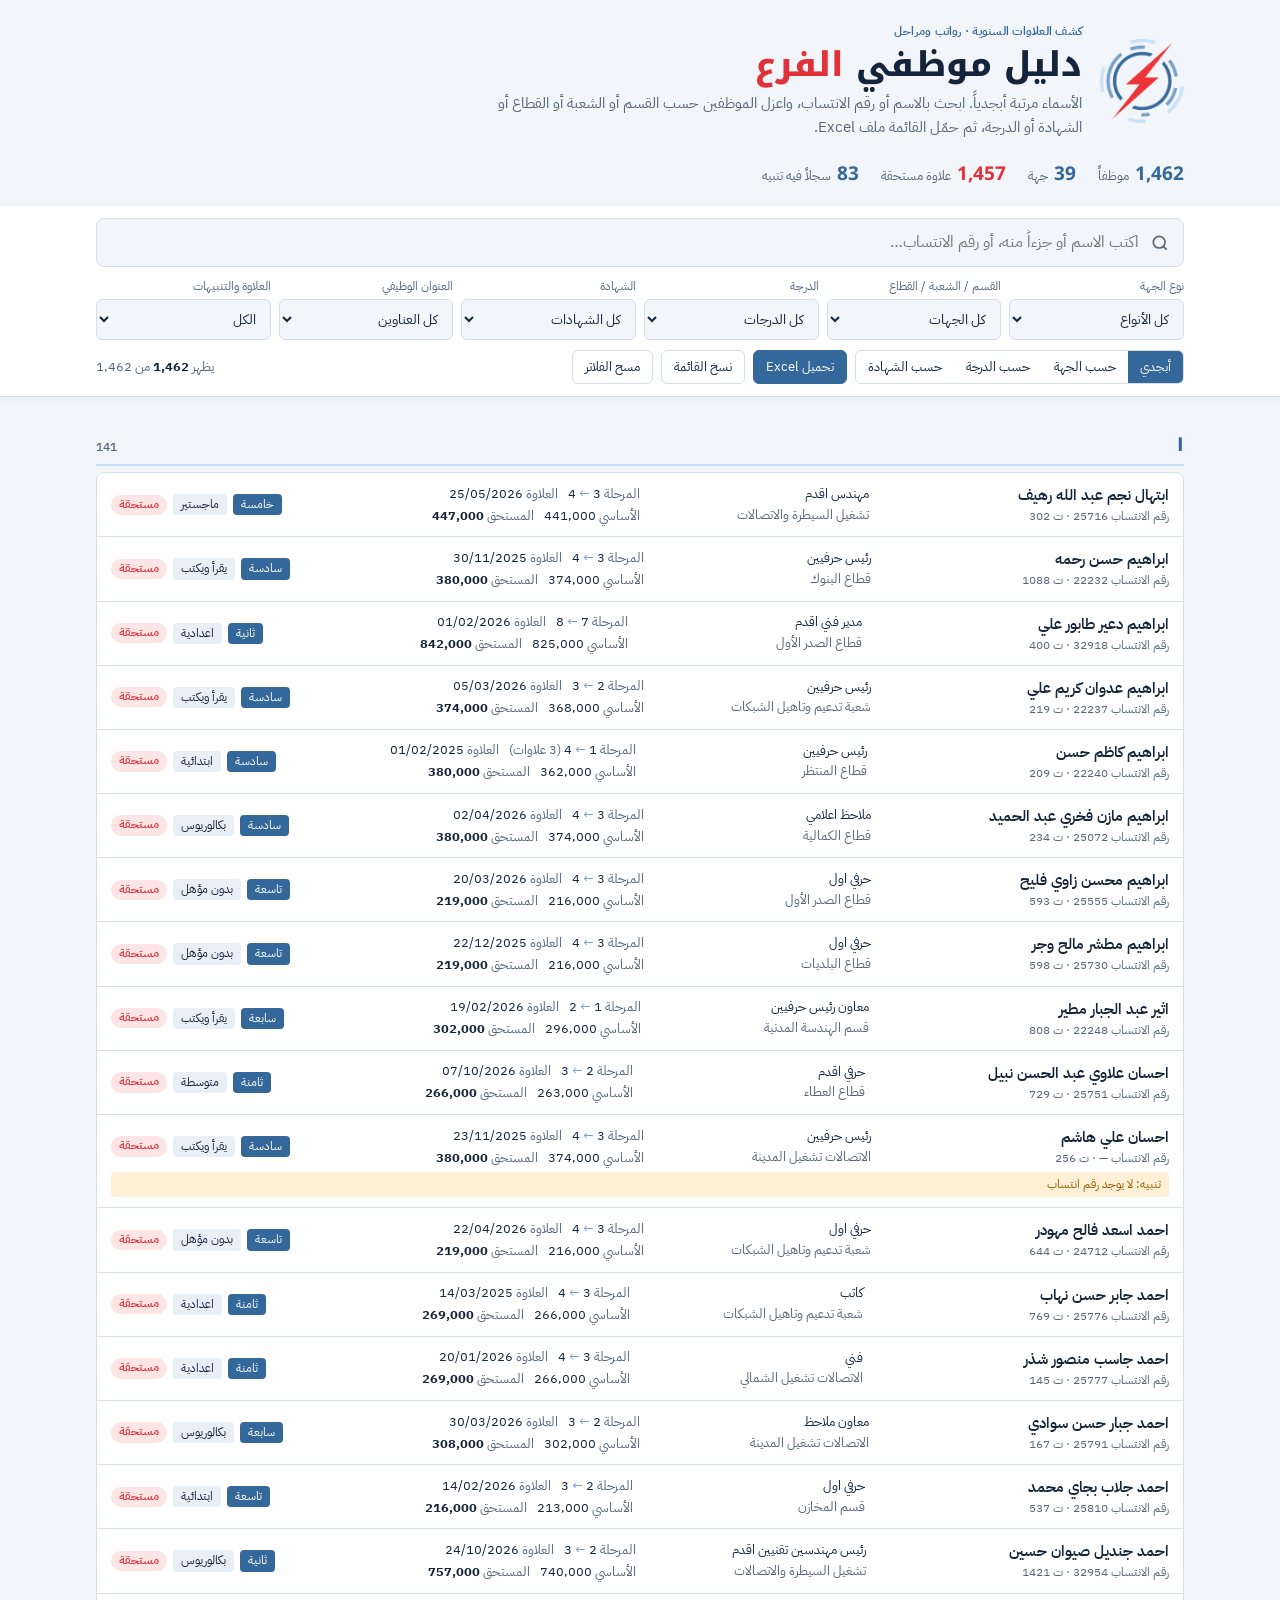
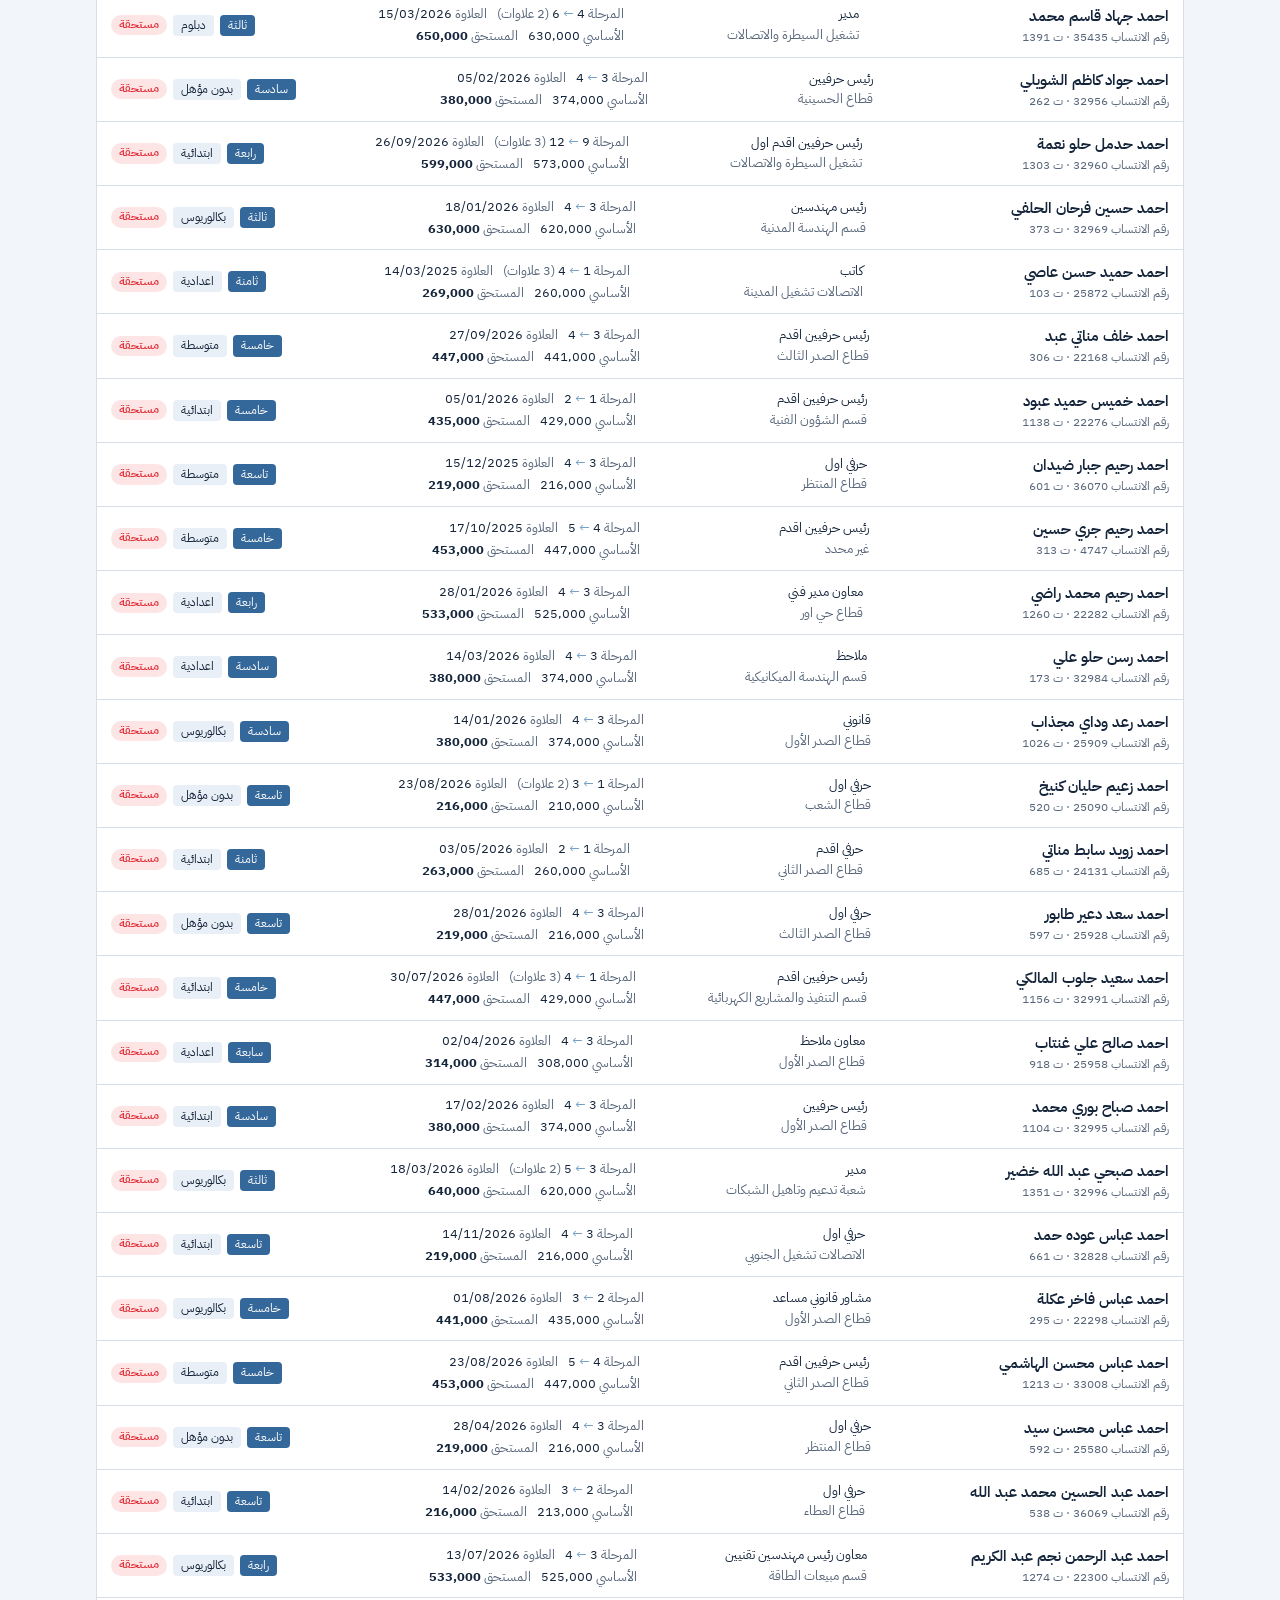
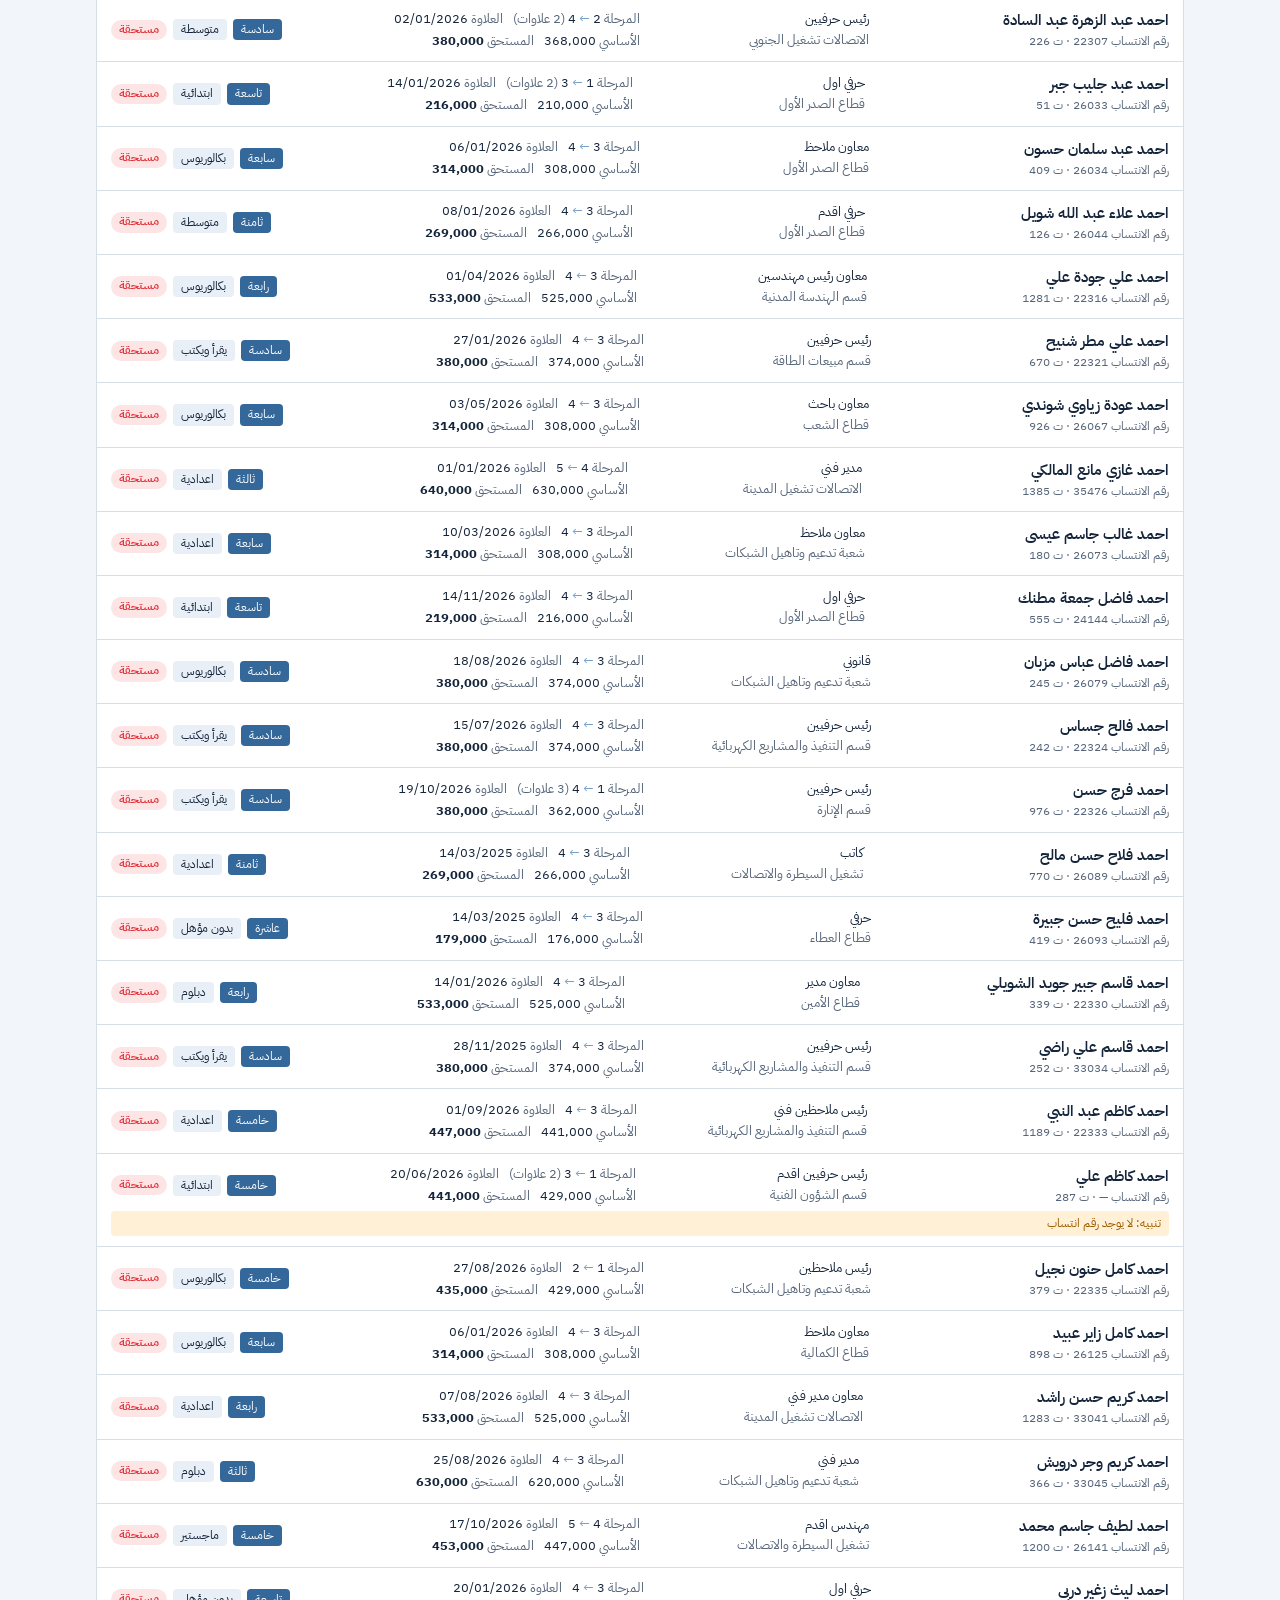
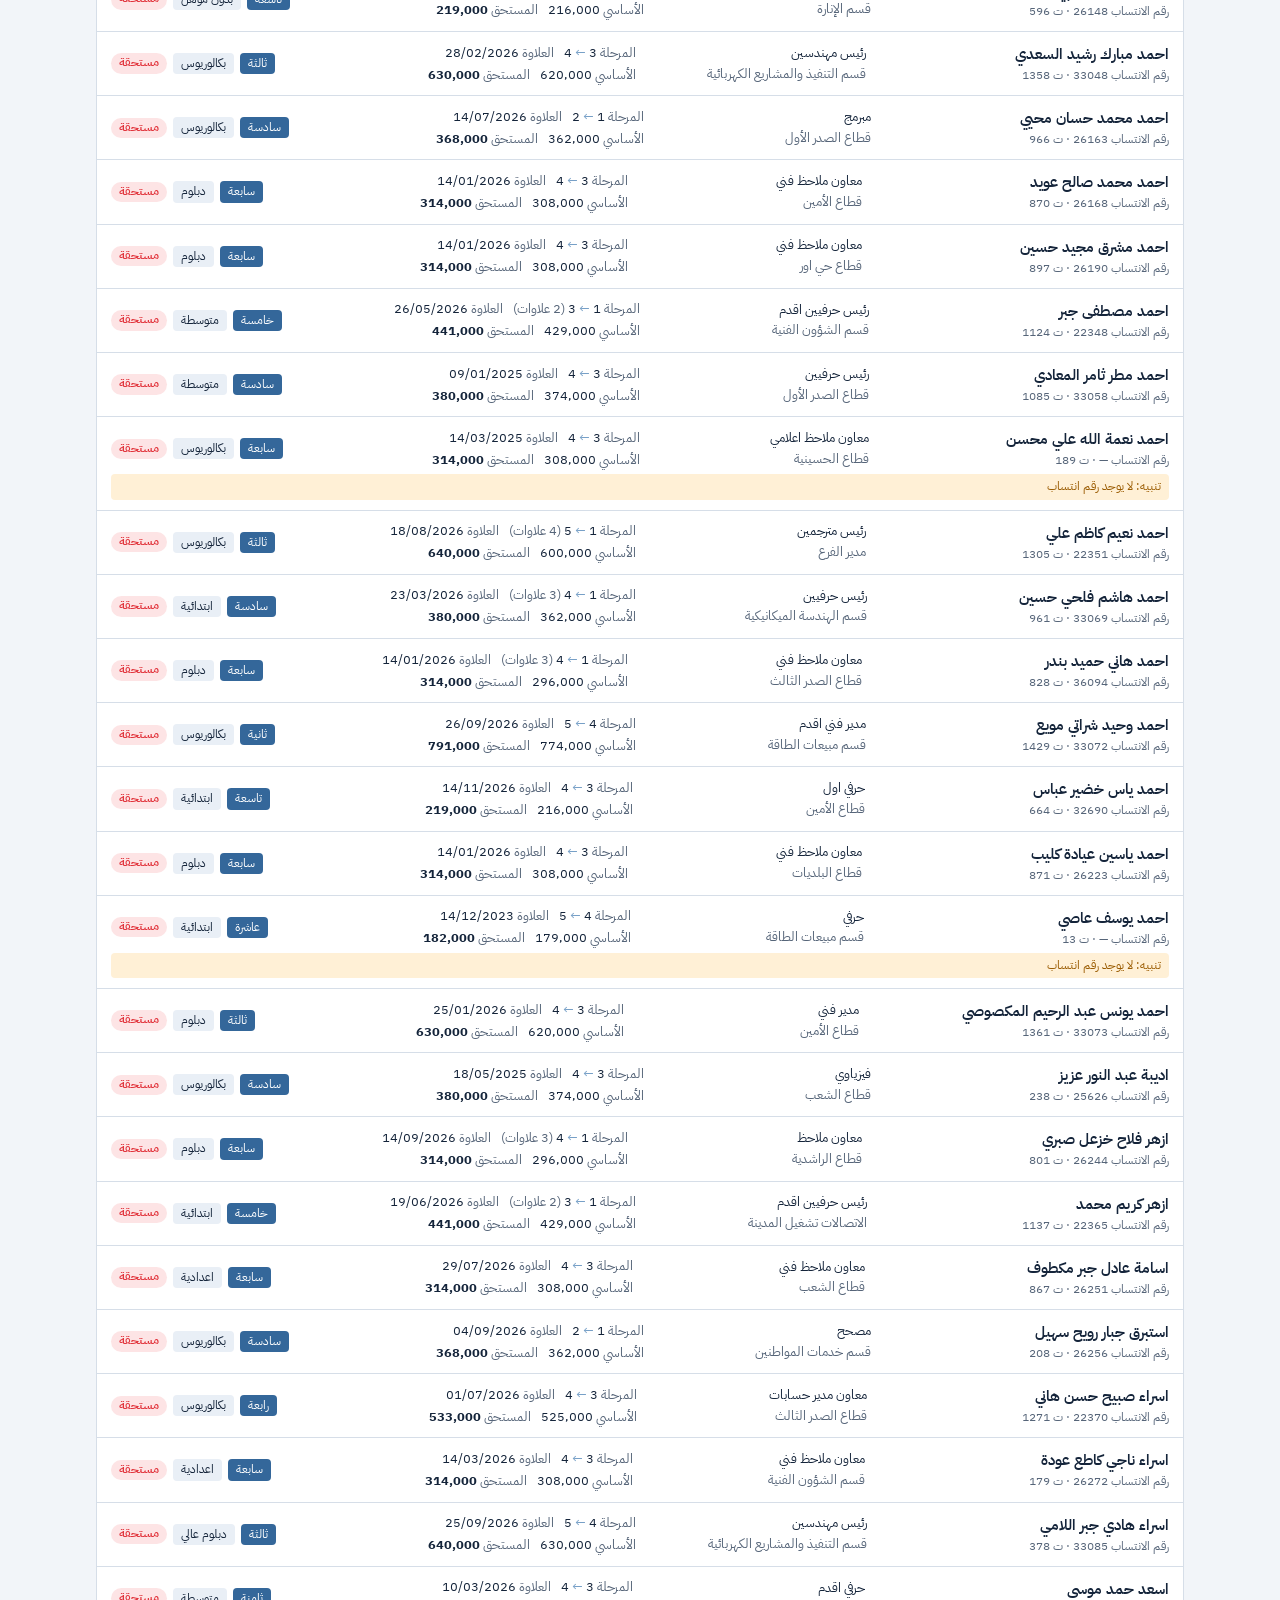
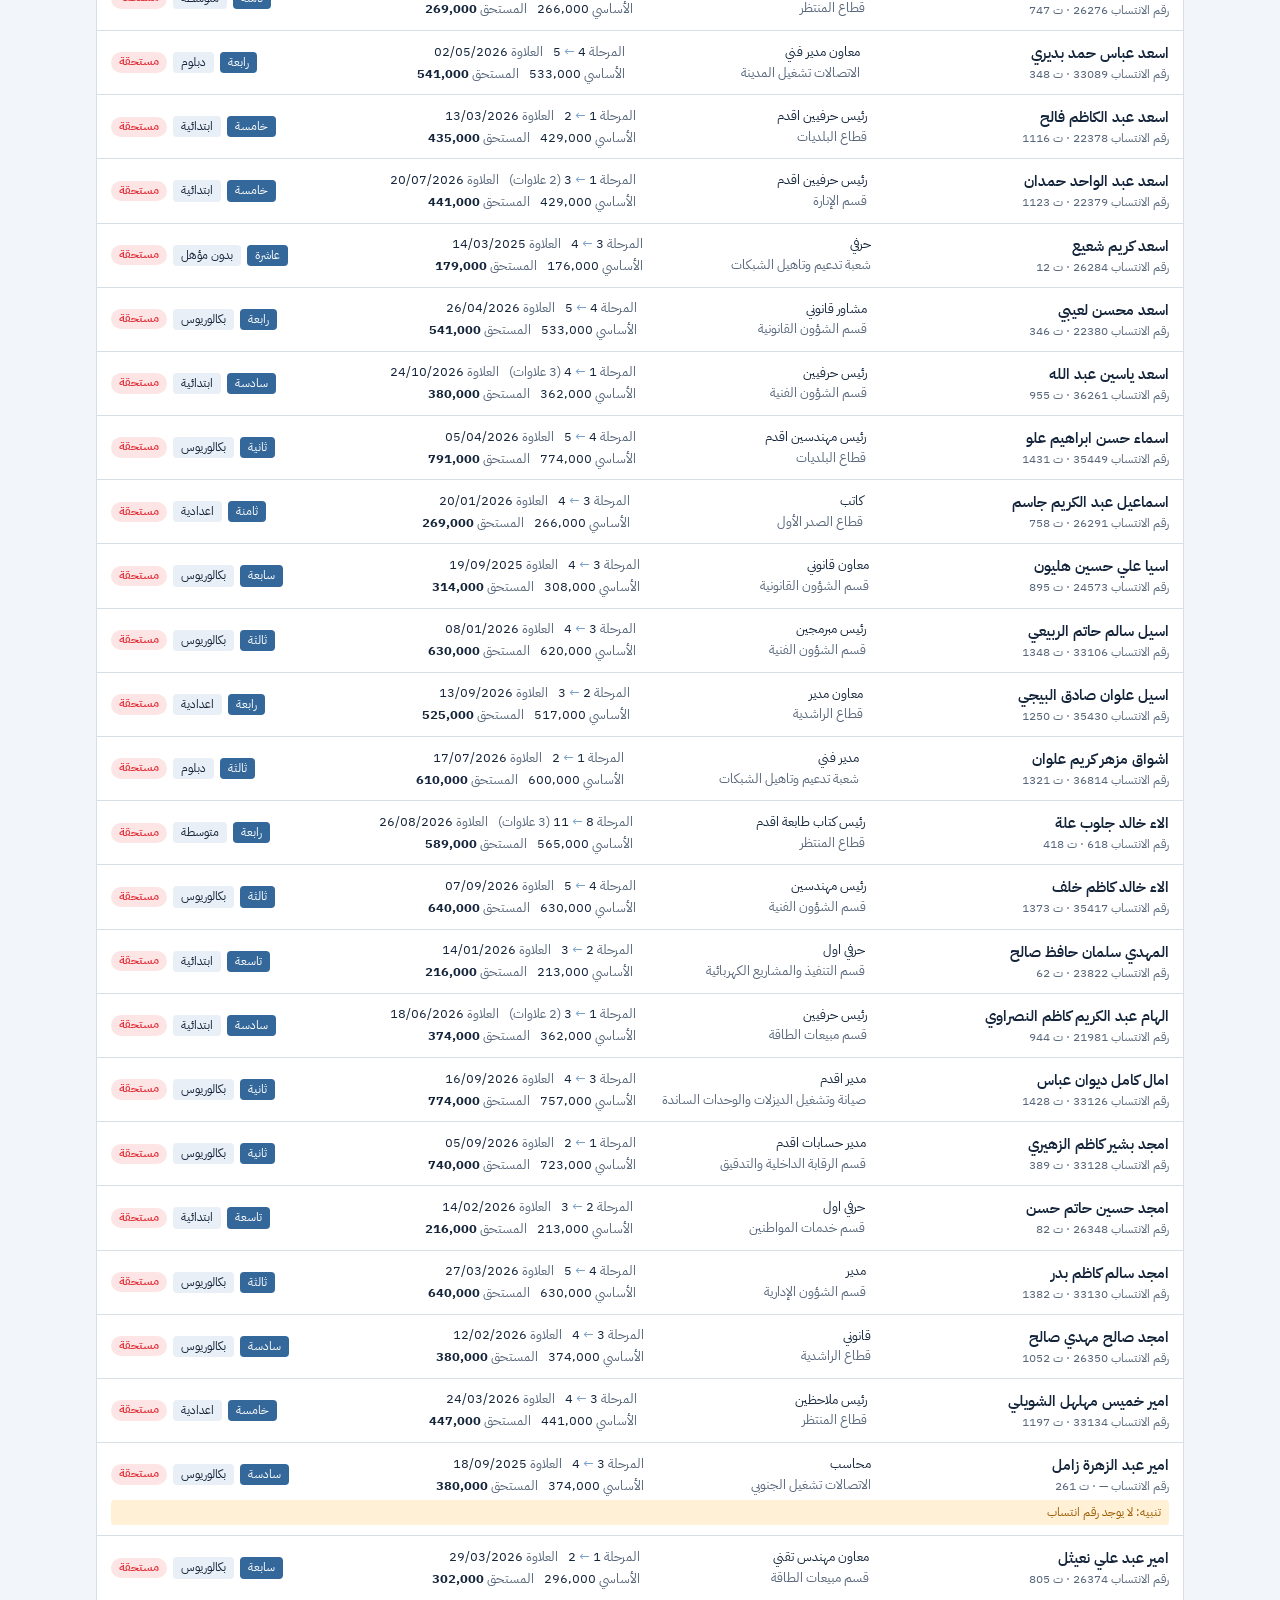
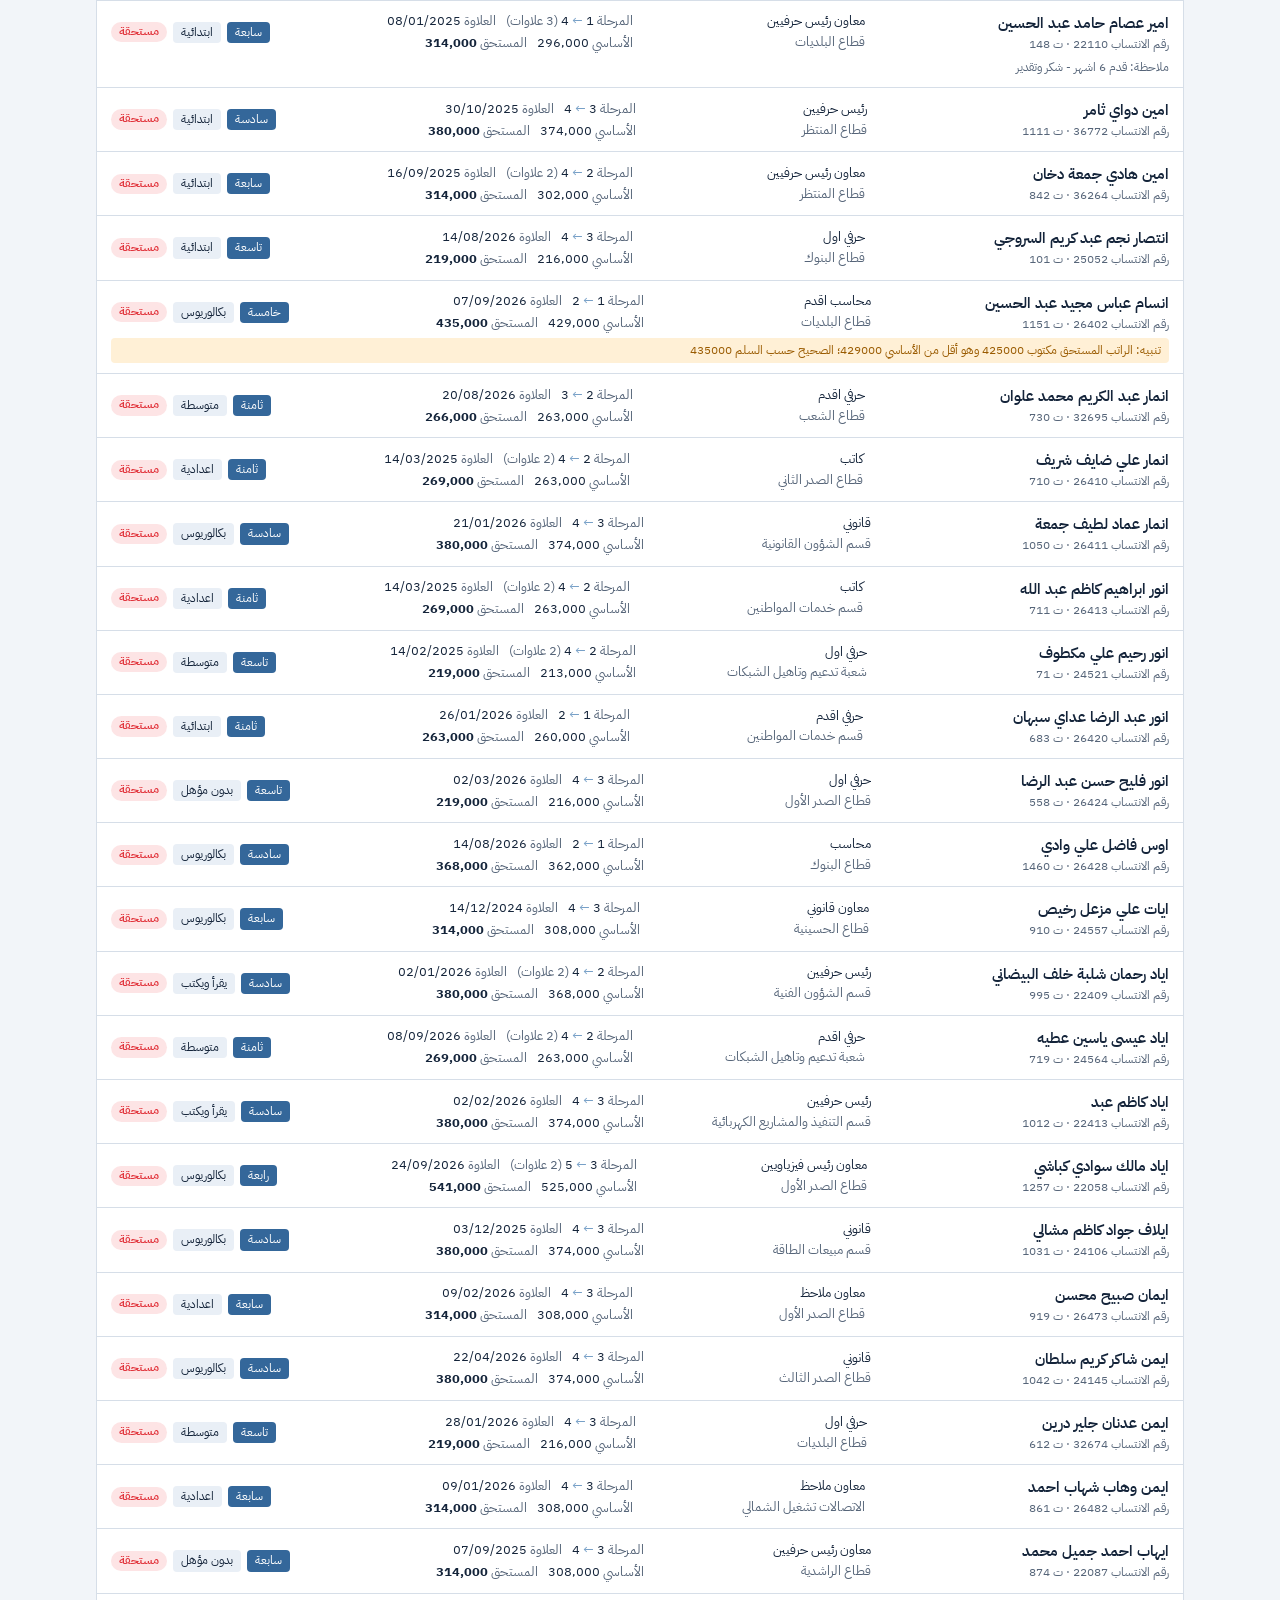
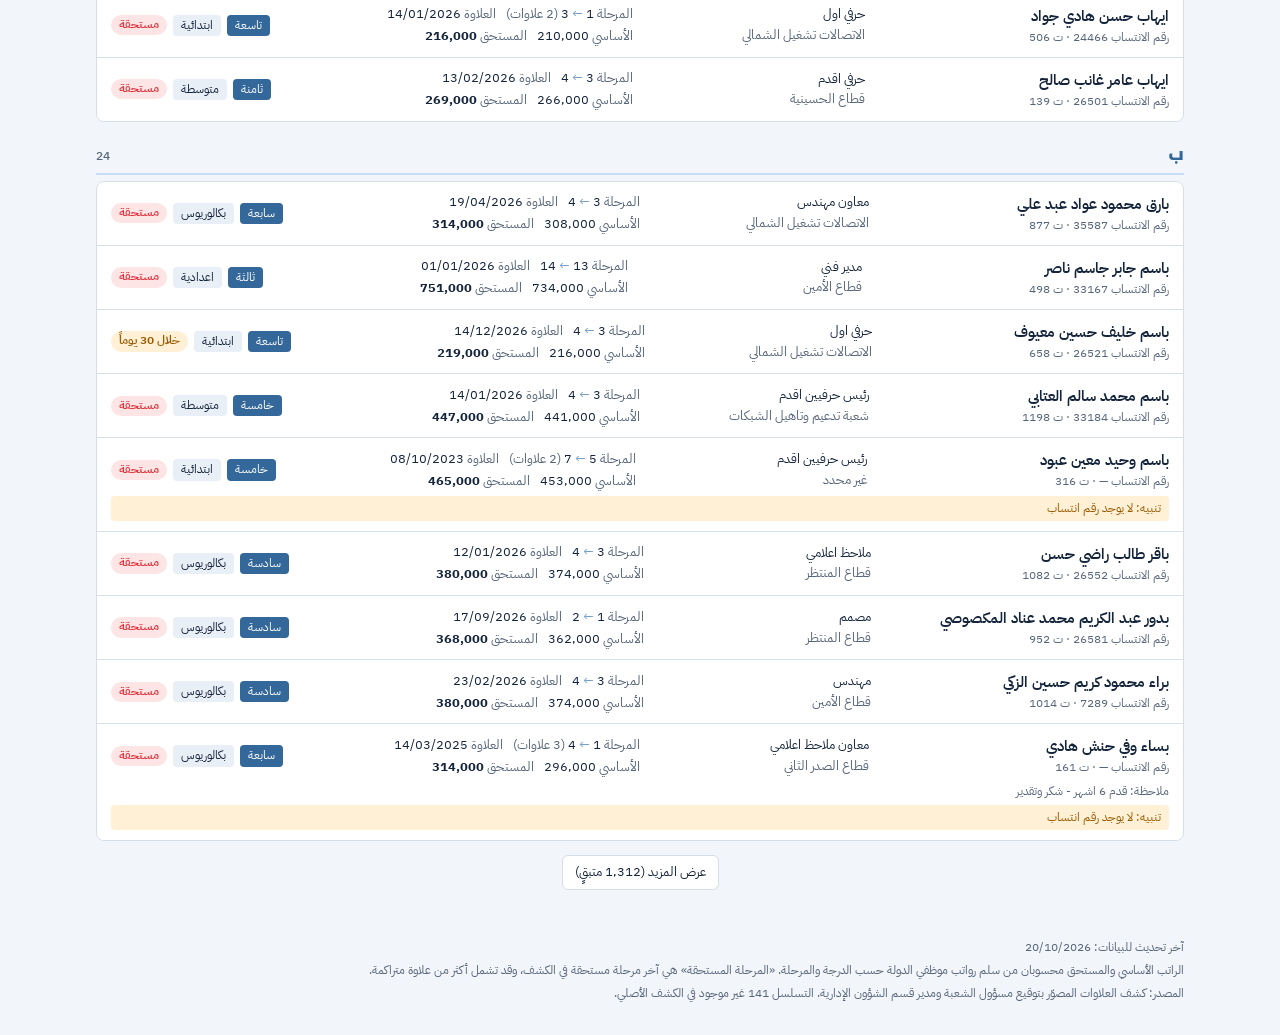
==== employees/index.html @ 680cbfd8 "Add salaries, allowance stages, logo, section Excel export and in-page editing Salaries are computed" ====
<!DOCTYPE html>
<html lang="ar" dir="rtl">
<head>
<meta charset="utf-8">
<meta name="viewport" content="width=device-width, initial-scale=1, viewport-fit=cover">
<style>:root{color-scheme:light;padding:env(safe-area-inset-top,0px) 0 env(safe-area-inset-bottom,0px)}body{margin:0;font:14px/1.5 system-ui,sans-serif}img{max-width:100%}[hidden]{display:none!important}</style>
</head>
<body>
<title>دليل موظفي الفرع</title>
<meta name="claude:viewport-fit-sides" content="cover">
<link rel="stylesheet" href="https://fonts.googleapis.com/css2?family=IBM+Plex+Sans+Arabic:wght@400;500;600;700&family=Noto+Kufi+Arabic:wght@600;800&display=swap">
<style id="app-css">/* Layout: logo masthead, sticky filter bar, one column of employee cards (alphabetical or grouped) */
:root{
  --bg:#f2f5f9; --surface:#ffffff; --ink:#14243a; --muted:#566579; --line:#d6dee8;
  --navy:#34679a; --navy-ink:#ffffff; --sky:#c6ddf5; --steel:#77a0c7; --bolt:#e1323a; --bolt-soft:#fde4e5;
  --ok:#1d7a4a; --ok-soft:#dff3e8; --warn:#9a5b00; --warn-soft:#fff0d6; --hit:#ffe9a8; --chip:#e9eff6;
  --f-display:"Noto Kufi Arabic","IBM Plex Sans Arabic",Tahoma,sans-serif;
  --f-body:"IBM Plex Sans Arabic","Segoe UI",Tahoma,Arial,sans-serif;
}
@media (prefers-color-scheme:dark){:root:not([data-theme="light"]){
  --bg:#0e1622; --surface:#152132; --ink:#e5edf6; --muted:#9db0c5; --line:#2a3a50;
  --navy:#8db8e3; --navy-ink:#0c1828; --sky:#284567; --steel:#5f88b0; --bolt:#ff5a60; --bolt-soft:#3d1c20;
  --ok:#6fd39c; --ok-soft:#173527; --warn:#f2b85a; --warn-soft:#3a2a10; --hit:#5b4a12; --chip:#1e2d42; color-scheme:dark}}
:root[data-theme="dark"]{
  --bg:#0e1622; --surface:#152132; --ink:#e5edf6; --muted:#9db0c5; --line:#2a3a50;
  --navy:#8db8e3; --navy-ink:#0c1828; --sky:#284567; --steel:#5f88b0; --bolt:#ff5a60; --bolt-soft:#3d1c20;
  --ok:#6fd39c; --ok-soft:#173527; --warn:#f2b85a; --warn-soft:#3a2a10; --hit:#5b4a12; --chip:#1e2d42; color-scheme:dark}
*{box-sizing:border-box}
body{background:var(--bg);color:var(--ink);font-family:var(--f-body);font-size:15px;line-height:1.6;direction:rtl}
body::before{content:"";position:fixed;inset:0 0 auto;height:env(safe-area-inset-top,0px);z-index:10;background:var(--surface)}
.wrap{max-width:1120px;margin:0 auto;padding-left:max(16px,env(safe-area-inset-left,0px));padding-right:max(16px,env(safe-area-inset-right,0px))}
.mast{padding-block:22px 6px;display:flex;gap:18px;align-items:center}
.mast img{width:84px;height:84px;flex:none}
.mast .txt{min-width:0}
.eyebrow{font-size:12px;font-weight:600;color:var(--navy);letter-spacing:.02em}
h1{font-family:var(--f-display);font-weight:800;font-size:clamp(24px,4.4vw,34px);margin:2px 0 4px;text-wrap:balance;line-height:1.3}
h1 .bolt{color:var(--bolt)}
.lede{color:var(--muted);margin:0;max-width:68ch}
.stats{display:flex;flex-wrap:wrap;gap:6px 22px;margin:14px 0 0;font-variant-numeric:tabular-nums}
.stat b{font-family:var(--f-display);font-size:19px;color:var(--navy);margin-left:6px}
.stat span{color:var(--muted);font-size:13px}
.stat.due b{color:var(--bolt)}

.bar{position:sticky;top:env(safe-area-inset-top,0px);z-index:5;background:var(--surface);border-bottom:1px solid var(--line);box-shadow:0 2px 10px rgba(20,36,58,.05);margin-top:16px}
.bar .wrap{padding-block:12px;display:grid;gap:10px}
.search{position:relative}
.search input{width:100%;font:inherit;font-size:16px;padding:11px 44px 11px 14px;border:1.5px solid var(--line);border-radius:8px;background:var(--bg);color:var(--ink)}
.search input:focus{outline:none;border-color:var(--navy)}
.search svg{position:absolute;right:14px;top:50%;transform:translateY(-50%);width:20px;height:20px;fill:none;stroke:var(--muted);stroke-width:2}
.filters{display:grid;grid-template-columns:repeat(auto-fit,minmax(150px,1fr));gap:8px}
.filters label{display:grid;gap:2px;font-size:12px;color:var(--muted);min-width:0}
select,.fld input,.fld select{font:inherit;font-size:14px;padding:8px 10px;border:1px solid var(--line);border-radius:6px;background:var(--bg);color:var(--ink);width:100%;min-width:0}
select:focus-visible,button:focus-visible,input:focus-visible,summary:focus-visible{outline:2px solid var(--navy);outline-offset:2px}
.row2{display:flex;flex-wrap:wrap;align-items:center;gap:8px;justify-content:space-between}
.seg{display:inline-flex;border:1px solid var(--line);border-radius:6px;overflow:hidden;flex-wrap:wrap}
.seg button{font:inherit;font-size:13px;border:0;background:transparent;color:var(--ink);padding:6px 12px;cursor:pointer}
.seg button[aria-pressed="true"]{background:var(--navy);color:var(--navy-ink)}
.count{font-size:13px;color:var(--muted);font-variant-numeric:tabular-nums}
.count b{color:var(--ink)}
.btn{font:inherit;font-size:13px;border:1px solid var(--line);background:var(--surface);color:var(--ink);padding:6px 12px;border-radius:6px;cursor:pointer;display:inline-flex;gap:6px;align-items:center}
.btn:hover{border-color:var(--navy)}
.btn.primary{background:var(--navy);border-color:var(--navy);color:var(--navy-ink)}
.btn.danger{color:var(--bolt);border-color:var(--bolt)}
.btn[disabled]{opacity:.5;cursor:default}
.actions{display:flex;gap:8px;flex-wrap:wrap;align-items:center}
.msg{font-size:13px;color:var(--muted)}

.editbar{background:var(--bolt-soft);border:1px solid var(--bolt);border-radius:8px;padding:10px 12px;display:flex;flex-wrap:wrap;gap:8px;align-items:center;justify-content:space-between;margin-top:14px}
.editbar p{margin:0;font-size:13px}

main{padding-block:16px 48px}
.letter{font-family:var(--f-display);font-weight:800;color:var(--navy);font-size:18px;margin:18px 0 6px;padding-bottom:4px;border-bottom:2px solid var(--sky);display:flex;justify-content:space-between;align-items:baseline}
.letter small{font-family:var(--f-body);font-weight:500;color:var(--muted);font-size:12px}
details.grp{background:var(--surface);border:1px solid var(--line);border-radius:8px;margin-bottom:10px;overflow:hidden}
details.grp>summary{cursor:pointer;list-style:none;padding:12px 14px;display:flex;gap:10px;align-items:center;justify-content:space-between;font-weight:600}
details.grp>summary::-webkit-details-marker{display:none}
details.grp>summary .n{background:var(--navy);color:var(--navy-ink);font-variant-numeric:tabular-nums;font-size:12px;padding:1px 9px;border-radius:999px}
details.grp>summary .kind{font-size:11px;color:var(--muted);font-weight:500;border:1px solid var(--line);padding:0 6px;border-radius:3px;margin-inline-start:6px}
details.grp>summary::before{content:"‹";color:var(--muted);transition:transform .15s;display:inline-block}
details.grp[open]>summary::before{transform:rotate(-90deg)}
details.grp>summary .lbl{flex:1;min-width:0}
.grp-tools{display:flex;justify-content:flex-end;padding:8px 14px;border-top:1px solid var(--line);background:var(--bg)}
.flat{border:1px solid var(--line);border-radius:8px;overflow:hidden}
.emp{display:grid;grid-template-columns:minmax(0,2fr) minmax(0,1.5fr) minmax(0,2.4fr) auto;gap:4px 14px;align-items:center;padding:10px 14px;border-top:1px solid var(--line);background:var(--surface)}
.flat .emp:first-child,.list .emp:first-child{border-top:0}
.nm{font-weight:600;min-width:0}
.nm .id{display:block;font-weight:400;font-size:12px;color:var(--muted);font-variant-numeric:tabular-nums}
.org{font-size:13px;min-width:0}
.org .sec{color:var(--muted);display:block}
.pay{font-size:12.5px;font-variant-numeric:tabular-nums;min-width:0;display:grid;gap:2px}
.pay .ln{display:flex;flex-wrap:wrap;gap:2px 10px}
.pay .k{color:var(--muted)}
.pay .arrow{color:var(--steel)}
.tags{display:flex;gap:6px;flex-wrap:wrap;justify-content:flex-end;align-items:center}
.tag{font-size:12px;padding:1px 8px;border-radius:4px;background:var(--chip);white-space:nowrap}
.tag.g{background:var(--navy);color:var(--navy-ink)}
.pill{font-size:11.5px;padding:1px 8px;border-radius:999px;white-space:nowrap;font-weight:600}
.pill.due{background:var(--bolt-soft);color:var(--bolt)}
.pill.soon{background:var(--warn-soft);color:var(--warn)}
.pill.later{background:var(--ok-soft);color:var(--ok)}
.note{grid-column:1/-1;font-size:12px;color:var(--muted)}
.flag{grid-column:1/-1;font-size:12px;color:var(--warn);background:var(--warn-soft);border-radius:4px;padding:3px 8px}
.edit-btn{font-size:12px;padding:2px 10px}
mark{background:var(--hit);color:inherit;border-radius:2px}
.empty{text-align:center;color:var(--muted);padding:48px 16px;border:1px dashed var(--line);border-radius:8px}
.more{display:block;margin:14px auto 0}
footer{color:var(--muted);font-size:12px;padding-block:0 32px;display:grid;gap:4px}

.overlay{position:fixed;inset:0;background:rgba(10,20,35,.45);z-index:20;display:grid;place-items:center;padding:16px}
.dlg{background:var(--surface);color:var(--ink);border-radius:10px;width:min(640px,100%);max-height:92vh;overflow:auto;padding:18px;display:grid;gap:12px;border:1px solid var(--line)}
.dlg h2{font-family:var(--f-display);font-size:18px;margin:0}
.form{display:grid;grid-template-columns:repeat(auto-fit,minmax(180px,1fr));gap:10px}
.fld{display:grid;gap:3px;font-size:12px;color:var(--muted);min-width:0}
.fld.wide{grid-column:1/-1}
.calc{font-size:13px;background:var(--bg);border-radius:6px;padding:8px 10px;font-variant-numeric:tabular-nums}
.dlg .actions{justify-content:space-between}

@media (max-width:760px){
  .bar{position:static}
  .emp{grid-template-columns:minmax(0,1fr) auto}
  .org,.pay,.nm{grid-column:1/-1}
  .tags{grid-column:1/-1;justify-content:flex-start}
  .mast img{width:64px;height:64px}
}
@media (prefers-reduced-motion:reduce){*{transition:none!important}}
</style>
<div id="app"></div>
<script id="emp-data" type="application/json">{"meta":{"updated":"20/10/2026","source":"كشف العلاوات CamScanner"},"rows":[[1,"25417","حسين محمد راضي كعيد","الاتصالات تشغيل المدينة","حرفي","عاشرة",1,4,"بدون مؤهل","14/03/2025","",""],[2,"27711","حيدر كاظم عليوي حميد","قطاع الصدر الأول","حرفي","عاشرة",1,4,"بدون مؤهل","14/03/2025","",""],[3,"24312","علي محمد راضي جلاب","قسم الهندسة الميكانيكية","حرفي","عاشرة",1,4,"بدون مؤهل","14/03/2025","",""],[4,"31424","محمد مطر علوان جنير","قطاع الصدر الثالث","حرفي","عاشرة",2,4,"بدون مؤهل","14/03/2025","",""],[5,"32094","مهند علي حسين كاظم","قطاع الصدر الأول","حرفي","عاشرة",2,4,"بدون مؤهل","14/03/2025","",""],[6,"32798","صلاح عارف مهدي عزيز","قطاع الأمين","حرفي","عاشرة",2,4,"بدون مؤهل","14/03/2025","",""],[7,"28480","سعد حسين شلش","قسم التنفيذ والمشاريع الكهربائية","حرفي","عاشرة",3,4,"بدون مؤهل","14/03/2025","",""],[8,"25557","حسين حسن عاشور","قسم التنفيذ والمشاريع الكهربائية","حرفي","عاشرة",3,4,"بدون مؤهل","14/03/2025","",""],[9,"","حسين محسن كاظم جاسم","قسم الهندسة الميكانيكية","حرفي","عاشرة",3,4,"بدون مؤهل","14/03/2025","",""],[10,"","حيدر سعد شامخ عبود","شعبة تدعيم وتاهيل الشبكات","حرفي","عاشرة",3,4,"بدون مؤهل","14/03/2025","",""],[11,"","حيدر غازي فيصل مشحوت","قطاع بوب الشام","حرفي","عاشرة",3,4,"بدون مؤهل","14/03/2025","",""],[12,"26284","اسعد كريم شعيع","شعبة تدعيم وتاهيل الشبكات","حرفي","عاشرة",3,4,"بدون مؤهل","14/03/2025","",""],[13,"","احمد يوسف عاصي","قسم مبيعات الطاقة","حرفي","عاشرة",4,5,"ابتدائية","14/12/2023","",""],[14,"","خضر محمد يصغ","قطاع المنتظر","حرفي","عاشرة",4,5,"ابتدائية","14/12/2023","",""],[15,"","محمد طه محسن اسماعيل","قطاع الصدر الأول","حرفي","عاشرة",4,5,"ابتدائية","14/12/2023","",""],[16,"","علي الكرار محمد هاشم عيال","قطاع الحسينية","حرفي","عاشرة",4,5,"ابتدائية","14/12/2023","",""],[17,"22505","حسين علي حسين محمود","قطاع البنوك","رئيس حرفيين اقدم","خامسة",1,5,"متوسطة","19/06/2026","",""],[18,"35352","ياسر مصطفى جاسم حديد","الاتصالات تشغيل الجنوبي","مدير فني","ثالثة",3,4,"اعدادية","24/10/2026","",""],[19,"32784","هشام باسم هاشم جبينه","قسم التنفيذ والمشاريع الكهربائية","حرفي اول","تاسعة",1,3,"ابتدائية","14/01/2026","",""],[20,"30554","كرار حسن هادي عبد الحسن","قسم التنفيذ والمشاريع الكهربائية","حرفي اول","تاسعة",1,3,"ابتدائية","14/01/2026","",""],[21,"25451","حسين علي زهر عبد","قسم التنفيذ والمشاريع الكهربائية","حرفي اول","تاسعة",1,3,"ابتدائية","14/01/2026","",""],[22,"27025","حسين جمعة عنيد","قسم التنفيذ والمشاريع الكهربائية","حرفي اول","تاسعة",1,3,"ابتدائية","14/01/2026","",""],[23,"28797","صلاح عبد الهادي صالح","قطاع المنتظر","حرفي اول","تاسعة",1,3,"ابتدائية","14/01/2026","",""],[24,"29061","عباس نعيم ساجت فضيل","قطاع المنتظر","حرفي اول","تاسعة",1,3,"ابتدائية","14/01/2026","",""],[25,"31874","مصطفى محمد حسن مزعل الزيرجاوي","قسم الشؤون الإدارية","ملاحظ","سادسة",3,4,"بكالوريوس","09/10/2026","",""],[26,"28409","سجاد محمد كاظم كريم","قطاع الصدر الثاني","حرفي اول","تاسعة",1,3,"ابتدائية","14/01/2026","",""],[27,"32862","ضرغام اياد عيسى ياسين","قسم التنفيذ والمشاريع الكهربائية","حرفي اول","تاسعة",1,3,"ابتدائية","14/01/2026","",""],[28,"29303","علاء كاظم جباري موسى","قسم التنفيذ والمشاريع الكهربائية","حرفي اول","تاسعة",1,3,"ابتدائية","14/01/2026","",""],[29,"29831","علي عبد الحميد كاظم","قسم التنفيذ والمشاريع الكهربائية","حرفي اول","تاسعة",1,3,"ابتدائية","14/01/2026","",""],[30,"23773","سجاد عطية مدلول حمود","تشغيل السيطرة والاتصالات","حرفي اول","تاسعة",1,3,"ابتدائية","14/01/2026","",""],[31,"30437","قاسم خالد سلمان فرحان","قسم التنفيذ والمشاريع الكهربائية","حرفي اول","تاسعة",1,3,"ابتدائية","14/01/2026","",""],[32,"23797","مسلم عبد الحسن سلامة عيسى","شعبة تدعيم وتاهيل الشبكات","حرفي اول","تاسعة",1,3,"ابتدائية","14/01/2026","",""],[33,"28345","سجاد عبد الحسين مطير خنياب","الاتصالات تشغيل الشمالي","حرفي اول","تاسعة",1,3,"ابتدائية","14/01/2026","",""],[34,"36675","يحيى عبد الحسين خلف لامي","قطاع الصدر الثالث","حرفي اول","تاسعة",1,3,"ابتدائية","14/01/2026","",""],[35,"27860","ذوالفقار حسن حبيتر حميدي","قسم الهندسة الميكانيكية","حرفي اول","تاسعة",1,3,"ابتدائية","14/01/2026","",""],[36,"31517","مرتضى رحمن حسين مطير","قسم المخازن","حرفي اول","تاسعة",1,3,"ابتدائية","14/01/2026","",""],[37,"31920","معتز نادم نوري رشيد","قطاع المنتظر","حرفي اول","تاسعة",1,3,"ابتدائية","14/01/2026","",""],[38,"29132","عبد الله غزوان عباس هلال","قطاع البنوك","حرفي اول","تاسعة",1,3,"ابتدائية","14/01/2026","",""],[39,"32734","صباح ساهي ناصر هميم","قطاع المنتظر","حرفي اول","تاسعة",1,3,"ابتدائية","14/01/2026","",""],[40,"29120","عبد الله سعيد حمزه سفيح","قسم خدمات المواطنين","حرفي اول","تاسعة",1,4,"متوسطة","21/08/2026","",""],[41,"","عبد الله احمد عيسى عبد","قطاع الشعب","حرفي اول","تاسعة",1,4,"متوسطة","21/08/2026","",""],[42,"","سعد قاسم جواد محصر","قطاع الحسينية","حرفي اول","تاسعة",1,3,"ابتدائية","14/01/2026","",""],[43,"","نور الهدى مجيد حميد حبيب","قسم الشؤون الإدارية","حرفي اول","تاسعة",1,4,"ابتدائية","14/08/2026","",""],[44,"","يحيى عباس حسين لفته","الاتصالات تشغيل الجنوبي","حرفي اول","تاسعة",1,3,"ابتدائية","14/01/2026","",""],[45,"","ياسمين صلاح خليل","قطاع البنوك","حرفي اول","تاسعة",1,4,"ابتدائية","14/08/2026","",""],[46,"","محمد تقي عبد الامير صحن","قسم التنفيذ والمشاريع الكهربائية","حرفي اول","تاسعة",1,2,"ابتدائية","14/03/2025","",""],[47,"30171","عماد غازي عجيل مجمان","قطاع الصدر الأول","حرفي اول","تاسعة",1,3,"ابتدائية","14/01/2026","",""],[48,"29461","علي حسن علي لفتة","قطاع الصدر الأول","حرفي اول","تاسعة",1,3,"ابتدائية","14/01/2026","",""],[49,"24462","حيدر عبد الحسن حسين موات","قطاع الصدر الأول","حرفي اول","تاسعة",1,3,"ابتدائية","14/01/2026","",""],[50,"24156","سجاد جاسم محسن كشيش","قطاع الصدر الأول","حرفي اول","تاسعة",1,3,"ابتدائية","14/01/2026","",""],[51,"26033","احمد عبد جليب جبر","قطاع الصدر الأول","حرفي اول","تاسعة",1,3,"ابتدائية","14/01/2026","",""],[52,"30421","فيصل عماد علي حميد","قطاع البلديات","حرفي اول","تاسعة",1,3,"ابتدائية","14/01/2026","",""],[53,"31194","محمد عبد الحسين خلف لامي","قسم مبيعات الطاقة","حرفي اول","تاسعة",1,3,"ابتدائية","14/01/2026","",""],[54,"29433","علي جواد كاظم جعفر","قسم الهندسة الميكانيكية","حرفي اول","تاسعة",1,3,"ابتدائية","14/01/2026","",""],[55,"29297","علاء عزيز شمخي","الاتصالات تشغيل الشمالي","حرفي اول","تاسعة",1,3,"ابتدائية","14/01/2026","",""],[56,"25358","حمزه جبار عبد الله ياسين مسعود","قطاع البنوك","حرفي اول","تاسعة",1,3,"ابتدائية","14/01/2026","",""],[57,"29311","علاء محسن عويز","قطاع الأمين","حرفي اول","تاسعة",1,3,"ابتدائية","14/01/2026","",""],[58,"28645","شبير حامد حسن نجم","الاتصالات تشغيل الجنوبي","حرفي اول","تاسعة",1,3,"ابتدائية","14/01/2026","",""],[59,"27279","حسين فرحان جنبو رشيد","قطاع البلديات","حرفي اول","تاسعة",1,3,"ابتدائية","14/01/2026","",""],[60,"31916","مظهر وادي هبس صالح","قطاع البنوك","حرفي اول","تاسعة",1,3,"ابتدائية","14/01/2026","",""],[61,"28866","طالب قاسم مهدي طربال","قطاع الصدر الثالث","حرفي اول","تاسعة",1,3,"ابتدائية","14/01/2026","",""],[62,"23822","المهدي سلمان حافظ صالح","قسم التنفيذ والمشاريع الكهربائية","حرفي اول","تاسعة",2,3,"ابتدائية","14/01/2026","",""],[63,"28951","عباس خضير لعيبي فليح","قطاع الصدر الثالث","حرفي اول","تاسعة",2,3,"ابتدائية","14/01/2026","",""],[64,"32525","وليد حسون خلف هذال","قطاع الصدر الثالث","حرفي اول","تاسعة",2,3,"ابتدائية","14/01/2026","",""],[65,"29019","عباس فاضل رحيم خليفة","الاتصالات تشغيل الجنوبي","حرفي اول","تاسعة",2,3,"ابتدائية","14/01/2026","",""],[66,"24008","محمد صادق خالد حسين نعمة","قسم التنفيذ والمشاريع الكهربائية","حرفي اول","تاسعة",2,3,"ابتدائية","14/01/2026","",""],[67,"26609","بهاء سعد حسن مفتن","قسم التنفيذ والمشاريع الكهربائية","حرفي اول","تاسعة",2,3,"ابتدائية","14/01/2026","",""],[68,"24566","خالد موسى سيد جاري","قسم التنفيذ والمشاريع الكهربائية","حرفي اول","تاسعة",2,3,"ابتدائية","14/01/2026","",""],[69,"28352","سجاد عبد الكريم حسان نمر","قطاع البنوك","حرفي اول","تاسعة",2,4,"متوسطة","13/01/2026","",""],[70,"31836","مصطفى قاسم شندي وادي","الاتصالات تشغيل الجنوبي","حرفي اول","تاسعة",2,3,"بدون مؤهل","11/02/2026","",""],[71,"24521","انور رحيم علي مكطوف","شعبة تدعيم وتاهيل الشبكات","حرفي اول","تاسعة",2,4,"متوسطة","14/02/2025","",""],[72,"32212","ناصر محمد حسن","قسم التنفيذ والمشاريع الكهربائية","حرفي اول","تاسعة",2,4,"متوسطة","14/03/2025","",""],[73,"24532","محمد سعد خلف سلمان","قطاع الصدر الثالث","حرفي اول","تاسعة",2,3,"بدون مؤهل","29/09/2026","",""],[74,"","هديل علي حسين حسون حسيني","قطاع الأمين","حرفي اول","تاسعة",2,4,"ابتدائية","14/09/2026","",""],[75,"26777","حازم خزعل محسن منين","قطاع الأمين","حرفي اول","تاسعة",2,3,"ابتدائية","14/02/2026","",""],[76,"28382","سجاد كاظم محمد مهودر","قطاع الصدر الأول","حرفي اول","تاسعة",2,3,"ابتدائية","14/02/2026","",""],[77,"25230","كرار طه رشيد كريم","الاتصالات تشغيل الشمالي","حرفي اول","تاسعة",2,3,"ابتدائية","14/01/2026","",""],[78,"30664","كرار كامل عبد الزهرة عجيل","قطاع الصدر الأول","حرفي اول","تاسعة",2,3,"ابتدائية","14/02/2026","",""],[79,"32228","نبيل حنون داغر غضيب","قطاع الحسينية","حرفي اول","تاسعة",2,3,"ابتدائية","14/02/2026","",""],[80,"31338","محمد قاسم حسن فزع","قطاع الحسينية","حرفي اول","تاسعة",2,3,"ابتدائية","14/02/2026","",""],[81,"24945","وائل جاسم نصيف حنيش","شعبة تدعيم وتاهيل الشبكات","حرفي اول","تاسعة",2,3,"ابتدائية","14/02/2026","",""],[82,"26348","امجد حسين حاتم حسن","قسم خدمات المواطنين","حرفي اول","تاسعة",2,3,"ابتدائية","14/02/2026","",""],[83,"31067","محمد رحيم كباشي حبيب","قطاع الحسينية","حرفي اول","تاسعة",2,3,"ابتدائية","14/01/2026","",""],[84,"30104","علي نصيف جاسم نصيف","قطاع الكمالية","حرفي اول","تاسعة",2,3,"ابتدائية","14/01/2026","",""],[85,"26791","حامد وهاب عيسى ثنوان","قطاع البلديات","حرفي اول","تاسعة",2,3,"ابتدائية","14/01/2026","",""],[86,"27614","حيدر عباس فرحان","قسم التنفيذ والمشاريع الكهربائية","حرفي اول","تاسعة",3,4,"بدون مؤهل","20/01/2026","",""],[87,"25219","سلام جابر حواس مشكور","قسم التنفيذ والمشاريع الكهربائية","حرفي اول","تاسعة",3,4,"بدون مؤهل","06/01/2026","",""],[88,"29766","علي طه سيد علوان","قطاع البلديات","حرفي اول","تاسعة",3,4,"متوسطة","01/01/2026","",""],[89,"28577","سيف خالد عطا الله علي","قطاع الشعب","حرفي اول","تاسعة",3,4,"بدون مؤهل","25/02/2026","",""],[90,"28055","زامل كريم ضمد","قطاع المنتظر","حرفي اول","تاسعة",3,4,"بدون مؤهل","17/02/2026","",""],[91,"31383","محمد كريم حسن داود","الاتصالات تشغيل المدينة","حرفي اول","تاسعة",3,4,"ابتدائية","11/02/2026","",""],[92,"30869","محمد احمد نوري فنجان","شعبة تدعيم وتاهيل الشبكات","حرفي اول","تاسعة",3,4,"متوسطة","14/03/2025","",""],[93,"24988","علي حامد قاسم سيد","قسم خدمات المواطنين","حرفي اول","تاسعة",3,4,"متوسطة","14/03/2025","",""],[94,"30480","قيصر فليح حسن هاشم","قطاع الصدر الثالث","حرفي اول","تاسعة",3,4,"بدون مؤهل","08/06/2026","",""],[95,"24325","عباس كريم كعيد كصيب","قطاع حي اور","حرفي اول","تاسعة",3,4,"متوسطة","21/08/2026","",""],[96,"29040","عباس كريم قاسم عبيس","قطاع المنتظر","حرفي اول","تاسعة",1,3,"ابتدائية","14/01/2026","",""],[97,"24665","كاظم جاسب حاجم معيجل","قسم التنفيذ والمشاريع الكهربائية","حرفي اول","تاسعة",3,4,"بدون مؤهل","03/12/2025","",""],[98,"29880","علي طيوي عبد الله عبود","شعبة تدعيم وتاهيل الشبكات","حرفي اول","تاسعة",3,4,"متوسطة","01/12/2025","",""],[99,"","سجاد علي جبار ناجي","قسم الإنارة","حرفي اول","تاسعة",3,4,"متوسطة","14/02/2025","",""],[100,"","علي حمدان شونة عراج","قسم التنفيذ والمشاريع الكهربائية","حرفي اول","تاسعة",3,4,"متوسطة","14/03/2025","",""],[101,"25052","انتصار نجم عبد كريم السروجي","قطاع البنوك","حرفي اول","تاسعة",3,4,"ابتدائية","14/08/2026","",""],[102,"27361","حسين محمد ماضي محمد","قطاع الأمين","كاتب","ثامنة",1,2,"اعدادية","31/09/2026","","تاريخ العلاوة في الكشف 31/09/2026، وشهر أيلول 30 يوماً فقط"],[103,"25872","احمد حميد حسن عاصي","الاتصالات تشغيل المدينة","كاتب","ثامنة",1,4,"اعدادية","14/03/2025","",""],[104,"30417","فياض محمد حسن سلطان","قسم مبيعات الطاقة","فني","ثامنة",1,2,"اعدادية","30/08/2026","",""],[105,"28666","شهد حامد زكي شوكت","قطاع البنوك","كاتب","ثامنة",1,2,"اعدادية","18/03/2026","",""],[106,"24905","نور جمعة عباس رشك","صيانة وتشغيل الديزلات والوحدات الساندة","كاتب","ثامنة",1,3,"اعدادية","17/01/2026","",""],[107,"37126","نور الدين وسام عباس فلحي","قطاع الصدر الثالث","كاتب","ثامنة",1,3,"اعدادية","26/02/2026","",""],[108,"26707","جعفر احمد كامل جابر","قطاع العطاء","كاتب","ثامنة",1,2,"اعدادية","25/05/2026","",""],[109,"27649","حيدر علي حسين سعد","قسم الشؤون الفنية","حرفي اقدم","ثامنة",1,2,"ابتدائية","22/07/2026","",""],[110,"","صلاح حسن غياض حمدان","قطاع الصدر الأول","كاتب","ثامنة",1,4,"اعدادية","14/03/2025","",""],[111,"","علي جبار جهلول دعيم","قطاع الصدر الأول","كاتب","ثامنة",1,4,"اعدادية","24/06/2026","قدم لمدة 6 اشهر - شكر وتقدير عدد 2",""],[112,"","كرار حيدر هاشم عيسى","قسم الشؤون الإدارية","كاتب","ثامنة",1,4,"اعدادية","14/03/2025","",""],[113,"30232","عمر ماجد كاظم محمد","قسم الهندسة الميكانيكية","كاتب","ثامنة",1,3,"اعدادية","31/01/2026","",""],[114,"26781","حازم محمد لطيف ارزاله","قطاع الكمالية","حرفي اقدم","ثامنة",2,3,"ابتدائية","01/10/2026","",""],[115,"30391","فقار محمد خليفة فزع","قطاع المنتظر","فني","ثامنة",2,4,"اعدادية","14/03/2025","",""],[116,"30511","كاظم كريم حسن فرهود","قطاع الصدر الأول","حرفي اقدم","ثامنة",2,3,"متوسطة","11/02/2026","",""],[117,"26697","جاسم والي حسن عاتي","قسم خدمات المواطنين","فني","ثامنة",2,4,"اعدادية","14/03/2025","",""],[118,"27607","حيدر عامر حسين حسن","شعبة تدعيم وتاهيل الشبكات","حرفي اقدم","ثامنة",2,3,"متوسطة","08/07/2026","",""],[119,"","علي فريح حسن خريبط","الاتصالات تشغيل الشمالي","كاتب","ثامنة",2,4,"اعدادية","14/03/2025","",""],[120,"","منير جاسب عيدان عليوي","قطاع البلديات","كاتب","ثامنة",2,4,"اعدادية","14/03/2025","",""],[121,"","وليد عباس بشت طلال","قطاع الأمين","كاتب","ثامنة",2,4,"اعدادية","14/03/2025","",""],[122,"","منتظر عبود سعيد مصاول","قطاع الكمالية","كاتب","ثامنة",2,4,"اعدادية","14/03/2025","",""],[123,"29909","علي فاضل محمد علي الساعدي","قسم الهندسة الميكانيكية","كاتب","ثامنة",2,4,"اعدادية","19/02/2026","شكر وتقدير عدد 2",""],[124,"32643","يونس عباس عنيد نصيري","قسم التنفيذ والمشاريع الكهربائية","حرفي اقدم","ثامنة",3,4,"متوسطة","10/01/2026","",""],[125,"29689","علي سمير مطشر هادي","قطاع البلديات","حرفي اقدم","ثامنة",3,4,"متوسطة","19/01/2026","",""],[126,"26044","احمد علاء عبد الله شويل","قطاع الصدر الأول","حرفي اقدم","ثامنة",3,4,"متوسطة","08/01/2026","",""],[127,"24740","كرار كريم رشم درجال","قسم التنفيذ والمشاريع الكهربائية","حرفي اقدم","ثامنة",3,4,"متوسطة","26/02/2026","",""],[128,"24041","حسين علي والي خليفة","قسم المخازن","كاتب","ثامنة",3,4,"اعدادية","01/02/2026","",""],[129,"24317","مصطفى كريم عبد الامير محمود","قطاع الأمين","حرفي اقدم","ثامنة",3,4,"متوسطة","19/02/2026","",""],[130,"32551","ياسر خالد عبد الحسين شويل","قسم الشؤون الفنية","حرفي اقدم","ثامنة",3,4,"متوسطة","10/02/2026","",""],[131,"32226","نبيل جبار سلمان فرحان","قطاع المنتظر","حرفي اقدم","ثامنة",3,4,"متوسطة","07/02/2026","",""],[132,"29223","عقيل راضي عبد الحسن سلامة","قطاع المنتظر","حرفي اقدم","ثامنة",3,4,"متوسطة","15/03/2026","",""],[133,"26792","حامد يونس عيسى هاشم","قسم خدمات المواطنين","كاتب","ثامنة",3,4,"اعدادية","14/03/2025","",""],[134,"24364","مهدي صلاح عربي عبد","الاتصالات تشغيل الشمالي","حرفي اقدم","ثامنة",3,4,"متوسطة","06/04/2026","",""],[135,"29165","عبير عبد الرزاق علي حمدي","قسم مبيعات الطاقة","حرفي اقدم","ثامنة",3,4,"متوسطة","19/06/2026","",""],[136,"","هالة محمود قاسم الغراوي","قطاع الأمين","حرفي اقدم","ثامنة",3,4,"يقرأ ويكتب","27/03/2025","",""],[137,"","وسام عصام ابراهيم","قطاع الأمين","كاتب","ثامنة",3,4,"اعدادية","14/03/2025","",""],[138,"","علي جواد دويج فارس","شعبة تدعيم وتاهيل الشبكات","كاتب","ثامنة",3,4,"اعدادية","14/03/2025","",""],[139,"26501","ايهاب عامر غانب صالح","قطاع الحسينية","حرفي اقدم","ثامنة",3,4,"متوسطة","13/02/2026","",""],[140,"27403","حسيني حميد علي سمير","قطاع الصدر الثاني","كاتب","ثامنة",3,4,"اعدادية","01/01/2026","",""],[142,"29482","علي حسين خالد لفتة","قطاع الحسينية","فني","ثامنة",3,4,"اعدادية","01/01/2026","",""],[143,"29887","علي عودة خلف","قطاع الصدر الثاني","كاتب","ثامنة",3,4,"اعدادية","01/01/2026","",""],[144,"24976","مهيمن فياض سالم حنون","قطاع الأمين","كاتب","ثامنة",3,4,"اعدادية","01/01/2026","",""],[145,"25777","احمد جاسب منصور شذر","الاتصالات تشغيل الشمالي","فني","ثامنة",3,4,"اعدادية","20/01/2026","",""],[146,"31452","محمد هادي عبد عطية خمام","قطاع المنتظر","حرفي اقدم","ثامنة",3,4,"متوسطة","30/06/2026","",""],[147,"22503","حسين عبيد كاظم","قسم خدمات المواطنين","معاون رئيس حرفيين","سابعة",1,4,"يقرأ ويكتب","10/07/2022","",""],[148,"22110","امير عصام حامد عبد الحسين","قطاع البلديات","معاون رئيس حرفيين","سابعة",1,4,"ابتدائية","08/01/2025","قدم 6 اشهر - شكر وتقدير",""],[149,"27400","حسين ياسر غالي شنيت","قطاع الصدر الأول","معاون ملاحظ","سابعة",1,2,"اعدادية","14/01/2026","",""],[150,"30158","عماد جبار شلبود محسن الربيعاوي","قطاع الشعب","معاون مهندس تقني","سابعة",1,2,"بكالوريوس","30/09/2026","",""],[151,"29851","علي عبد الكريم خالد عبود","الاتصالات تشغيل المدينة","معاون محاسب","سابعة",1,2,"بكالوريوس","11/10/2026","",""],[152,"26926","حسن فرحان خداداد كريم","قطاع البنوك","معاون ملاحظ اعلامي","سابعة",1,4,"بكالوريوس","14/03/2025","قدم 6 اشهر - شكر وتقدير",""],[153,"29535","علي حمودي عثلة جعفر","قسم خدمات المواطنين","معاون قانوني","سابعة",1,2,"بكالوريوس","04/03/2026","",""],[154,"27850","دعاء كريم كاظم غلام","قسم مبيعات الطاقة","معاون ملاحظ فني","سابعة",1,4,"دبلوم","14/01/2026","قدم 6 اشهر - شكر وتقدير",""],[155,"30867","محمد احمد محسن رحمة","قطاع الصدر الأول","معاون ملاحظ","سابعة",1,2,"بكالوريوس","18/04/2026","",""],[156,"31634","مريم هيثم كريم كاظم","قسم التنفيذ والمشاريع الكهربائية","معاون مهندس تقني","سابعة",1,2,"بكالوريوس","29/05/2026","",""],[157,"30042","علي محمد ضاري مجيد","قسم السلامة والفحص الهندسي","معاون مهندس تقني","سابعة",1,2,"بكالوريوس","26/05/2026","",""],[158,"29150","عبد الله مشتاق منصور علوان","قسم خدمات المواطنين","معاون قانوني","سابعة",1,2,"بكالوريوس","26/05/2026","",""],[159,"28305","سجاد سامي حنين حنتوش","قطاع حي اور","معاون قانوني","سابعة",1,2,"بكالوريوس","18/06/2026","",""],[160,"27370","حسين مصطفى حسين","قطاع الصدر الثالث","معاون مهندس تقني","سابعة",1,2,"بكالوريوس","05/08/2026","",""],[161,"","بساء وفي حنش هادي","قطاع الصدر الثاني","معاون ملاحظ اعلامي","سابعة",1,4,"بكالوريوس","14/03/2025","قدم 6 اشهر - شكر وتقدير",""],[162,"","سلام علي سعيد محمداوي","قسم التنفيذ والمشاريع الكهربائية","معاون رئيس حرفيين","سابعة",1,4,"يقرأ ويكتب","30/10/2022","",""],[163,"","مصطفى محمد مولى حطاب","قطاع الصدر الثاني","معاون ملاحظ فني","سابعة",1,4,"دبلوم","14/01/2026","قدم 6 اشهر - شكر وتقدير",""],[164,"","محمد حسن كامل زامل","قطاع الصدر الأول","معاون ملاحظ","سابعة",1,3,"بكالوريوس","22/02/2026","شكر وتقدير",""],[165,"","مرتضى هاشم حمود جابر","قسم الشؤون الفنية","معاون رئيس حرفيين","سابعة",1,4,"بدون مؤهل","09/08/2025","قدم 6 اشهر - شكر وتقدير",""],[166,"25075","مرتضى محمد محسن حسن","قطاع المنتظر","معاون ملاحظ","سابعة",2,3,"اعدادية","17/01/2026","",""],[167,"25791","احمد جبار حسن سوادي","الاتصالات تشغيل المدينة","معاون ملاحظ","سابعة",2,3,"بكالوريوس","30/03/2026","",""],[168,"27699","حيدر قيس خلف نوار العتابي","قطاع الصدر الثالث","معاون ملاحظ","سابعة",2,3,"اعدادية","02/03/2026","",""],[169,"26617","بيداء عبد الله عباده مجيسر العلياوي","قسم المعلوماتية","معاون ملاحظ","سابعة",2,3,"بكالوريوس","02/10/2026","",""],[170,"29572","علي خلف نعمة لفتة","قسم خدمات المواطنين","معاون قانوني","سابعة",2,4,"بكالوريوس","14/03/2025","",""],[171,"30192","عمار سعدون سكوندي داود الكناني","قطاع البنوك","معاون ملاحظ","سابعة",2,3,"دبلوم","06/01/2026","",""],[172,"29365","علي باقر احمد عبد الله","الاتصالات تشغيل الشمالي","معاون محاسب","سابعة",2,3,"بكالوريوس","09/04/2026","",""],[173,"32984","احمد رسن حلو علي","قسم الهندسة الميكانيكية","ملاحظ","سادسة",3,4,"اعدادية","14/03/2026","",""],[174,"","كرار كامل عبد محسن","قطاع البلديات","معاون ملاحظ","سابعة",2,4,"بكالوريوس","14/05/2025","قدم 6 اشهر - شكر وتقدير",""],[175,"","نوى جعفر موسى مسلم","قسم مبيعات الطاقة","معاون بايولوجي","سابعة",2,4,"بكالوريوس","03/06/2025","",""],[176,"24201","حنان عبد الله جودة علي","قطاع المنتظر","معاون ملاحظ","سابعة",3,4,"اعدادية","25/02/2026","",""],[177,"29316","علاء محمد عودة زباري الدراجي","قسم خدمات المواطنين","معاون ملاحظ","سابعة",3,4,"بكالوريوس","26/02/2026","",""],[178,"24262","مصطفى فاضل عبود فياض","قسم خدمات المواطنين","معاون ملاحظ","سابعة",3,4,"اعدادية","04/03/2026","",""],[179,"26272","اسراء ناجي كاطع عودة","قسم الشؤون الفنية","معاون ملاحظ فني","سابعة",3,4,"اعدادية","14/03/2026","",""],[180,"26073","احمد غالب جاسم عيسى","شعبة تدعيم وتاهيل الشبكات","معاون ملاحظ","سابعة",3,4,"اعدادية","10/03/2026","",""],[181,"24745","ضياء عبد الكريم سلمان هاشم","قطاع المنتظر","معاون ملاحظ","سابعة",3,4,"اعدادية","03/03/2026","",""],[182,"28466","سرى احمد سلمان باس","قطاع المنتظر","معاون مهندس تقني","سابعة",3,4,"بكالوريوس","26/04/2026","",""],[183,"31479","محمود فيصل كريم باسر","قطاع المنتظر","معاون ملاحظ فني","سابعة",3,4,"اعدادية","02/04/2026","",""],[184,"34669","فلاح حمود شلش الماجدي","شعبة تدعيم وتاهيل الشبكات","مدير فني","ثالثة",10,11,"اعدادية","01/02/2026","",""],[185,"31350","محمد قاسم محمد احمد حسين","الاتصالات تشغيل الشمالي","معاون مترجم","سابعة",3,4,"بكالوريوس","20/06/2025","",""],[186,"24206","مرتضى حسن رشك غانم","قطاع البنوك","معاون ملاحظ","سابعة",3,4,"اعدادية","07/09/2026","",""],[187,"24063","حسين رحوم مناتي عبيدة","قطاع الصدر الثالث","معاون ملاحظ","سابعة",3,4,"اعدادية","05/09/2026","",""],[188,"29050","عباس مزهر عطية بنيان","قسم خدمات المواطنين","معاون مصحح","سابعة",3,4,"بكالوريوس","26/01/2026","",""],[189,"","احمد نعمة الله علي محسن","قطاع الحسينية","معاون ملاحظ اعلامي","سابعة",3,4,"بكالوريوس","14/03/2025","",""],[190,"","رائد رحيم موسى عبد","قطاع الصدر الثاني","معاون مهندس تقني","سابعة",3,4,"بكالوريوس","01/07/2025","",""],[191,"","حاتم ابراهيم فارس حسين الدليمي","قطاع الراشدية","معاون رئيس حرفيين","سابعة",3,4,"يقرأ ويكتب","25/10/2025","",""],[192,"29936","علي قاسم محيبس حسين","قطاع الحسينية","معاون ملاحظ","سابعة",3,4,"دبلوم","14/02/2026","",""],[193,"24222","علاء حسين علي محمد","قطاع الراشدية","معاون ملاحظ","سابعة",3,4,"بكالوريوس","26/01/2026","",""],[194,"30561","كرار حسين كاظم طاهر","الاتصالات تشغيل المدينة","معاون ملاحظ","سابعة",3,4,"اعدادية","25/01/2026","",""],[195,"27633","حيدر عبد الله طيوي حربي","شعبة تدعيم وتاهيل الشبكات","معاون ملاحظ","سابعة",3,4,"بكالوريوس","01/01/2026","",""],[196,"24431","سجى جاسم محمد لعيبي","قطاع الصدر الأول","معاون باحث","سابعة",3,4,"بكالوريوس","28/01/2026","",""],[197,"24921","حسين احمد عباس تايه","شعبة تدعيم وتاهيل الشبكات","معاون ملاحظ فني","سابعة",3,4,"دبلوم","14/01/2026","",""],[198,"27990","رعد صبار علي زياد","قطاع الصدر الأول","معاون ملاحظ","سابعة",3,4,"اعدادية","03/12/2025","",""],[199,"29781","علي عباس جبار حسين لفتة","قطاع الصدر الأول","ملاحظ اعلامي","سادسة",1,3,"بكالوريوس","02/08/2026","",""],[200,"33352","حازم ابراهيم حبيب عبد الغني","قطاع بوب الشام","رئيس سواق","سادسة",1,4,"يقرأ ويكتب","02/05/2025","قدم 6 اشهر - شكر وتقدير",""],[201,"27837","دعاء جبار ناصر بحر","قطاع البلديات","باحث سياسي","سادسة",1,2,"بكالوريوس","14/05/2026","",""],[202,"36357","كرار محمد جهاد حسن","قطاع الصدر الأول","قانوني","سادسة",1,4,"بكالوريوس","01/02/2025","قدم 6 اشهر - شكر وتقدير",""],[203,"30336","فاطمة سوادي محمد حسن","قسم الهندسة المدنية","مصحح","سادسة",1,2,"بكالوريوس","13/05/2026","",""],[204,"27424","حمزة عمار لفتة بالش","قطاع البنوك","مهندس","سادسة",1,2,"بكالوريوس","14/06/2026","",""],[205,"31995","منتظر عدنان لعيبي مانع","قطاع البنوك","محاسب","سادسة",1,2,"بكالوريوس","14/07/2026","",""],[206,"33898","سلام كريم كاظم الدراجي","قسم الشؤون الفنية","رئيس حرفيين","سادسة",1,3,"يقرأ ويكتب","24/01/2026","",""],[207,"30965","محمد جهاد مطشر عبود","قطاع المنتظر","ملاحظ اعلامي","سادسة",1,3,"بكالوريوس","20/08/2026","",""],[208,"26256","استبرق جبار رويح سهيل","قسم خدمات المواطنين","مصحح","سادسة",1,2,"بكالوريوس","04/09/2026","",""],[209,"22240","ابراهيم كاظم حسن","قطاع المنتظر","رئيس حرفيين","سادسة",1,4,"ابتدائية","01/02/2025","",""],[210,"30811","ماهر حسين ياسين سريع","قسم الشؤون الفنية","مهندس","سادسة",1,2,"بكالوريوس","14/05/2026","",""],[211,"","حيدر جبار محمد سهر","قطاع الأمين","رئيس حرفيين","سادسة",1,4,"ابتدائية","28/04/2025","قدم 6 اشهر - شكر وتقدير",""],[212,"","هشام حسين عصيود","قطاع الأمين","رئيس حرفيين","سادسة",1,4,"ابتدائية","27/10/2026","",""],[213,"","حيدر حسين مهاوش غانم","الاتصالات تشغيل المدينة","رئيس حرفيين","سادسة",1,4,"متوسطة","10/02/2025","",""],[214,"","جعفر صادق حنش","الاتصالات تشغيل الجنوبي","رئيس حرفيين","سادسة",1,4,"يقرأ ويكتب","23/07/2026","",""],[215,"","علي سوسي خلاطي","الاتصالات تشغيل الجنوبي","رئيس حرفيين","سادسة",1,4,"يقرأ ويكتب","10/01/2026","",""],[216,"34008","صباح نوري علي سريح","قطاع الشعب","رئيس حرفيين","سادسة",1,3,"ابتدائية","13/01/2026","",""],[217,"27679","حيدر فاخر يوسف لفتة","قطاع الصدر الأول","ملاحظ","سادسة",2,3,"بكالوريوس","17/01/2026","",""],[218,"32283","نور الحسن رحيم شمال","غير محدد","ملاحظ","سادسة",2,3,"دبلوم","03/02/2026","",""],[219,"22237","ابراهيم عدوان كريم علي","شعبة تدعيم وتاهيل الشبكات","رئيس حرفيين","سادسة",2,3,"يقرأ ويكتب","05/03/2026","",""],[220,"27285","حسين فوزي نعيم تويني","قطاع الصدر الأول","ملاحظ","سادسة",2,3,"اعدادية","29/10/2026","",""],[221,"23211","علي محمد حسين موزان","قسم التنفيذ والمشاريع الكهربائية","رئيس حرفيين","سادسة",2,3,"متوسطة","10/09/2026","",""],[222,"24889","حيدر علاوي ثامر محيسن","قطاع الصدر الأول","حرفي اول","تاسعة",1,3,"ابتدائية","14/01/2026","",""],[223,"","ضياء حسين جولان","قطاع الصدر الأول","رئيس حرفيين","سادسة",2,4,"يقرأ ويكتب","11/10/2026","",""],[224,"","علي جوني مخيلف","قطاع البنوك","رئيس حرفيين","سادسة",2,4,"ابتدائية","02/01/2026","",""],[225,"23406","مالك عبد الرزاق فالح","قطاع الصدر الثاني","رئيس حرفيين","سادسة",2,3,"يقرأ ويكتب","18/02/2026","",""],[226,"22307","احمد عبد الزهرة عبد السادة","الاتصالات تشغيل الجنوبي","رئيس حرفيين","سادسة",2,4,"متوسطة","02/01/2026","",""],[227,"33680","رامي علي ياسر سلطان","صيانة وتشغيل الديزلات والوحدات الساندة","رئيس حرفيين","سادسة",2,3,"يقرأ ويكتب","13/01/2026","",""],[228,"23024","عدنان عباس خليفة منصور","قطاع المنتظر","ملاحظ","سادسة",3,4,"بكالوريوس","01/02/2026","",""],[229,"31788","مصطفى عباس عليوي حسين","قطاع المنتظر","ملاحظ","سادسة",3,4,"ماجستير","21/02/2026","",""],[230,"29158","عبد المهيمن احمد عبد الله رحيم الدداوي","قطاع الراشدية","باحث","سادسة",3,4,"بكالوريوس","03/02/2026","",""],[231,"34365","علي حسن فاضل موزان","شعبة تدعيم وتاهيل الشبكات","رئيس سواق","سادسة",3,4,"يقرأ ويكتب","12/02/2026","",""],[232,"28176","زينه محمد حميد عباس","قسم التنفيذ والمشاريع الكهربائية","مهندس","سادسة",3,4,"بكالوريوس","24/03/2026","",""],[233,"26615","بيداء حسن سلمان حميدي","قطاع البلديات","مصحح","سادسة",3,4,"ماجستير","30/04/2026","",""],[234,"25072","ابراهيم مازن فخري عبد الحميد","قطاع الكمالية","ملاحظ اعلامي","سادسة",3,4,"بكالوريوس","02/04/2026","",""],[235,"22634","دنير حسن علي مراد","تشغيل السيطرة والاتصالات","رئيس حرفيين","سادسة",3,4,"يقرأ ويكتب","16/05/2026","",""],[236,"22221","وادي حسن بدن سلمان","قسم المخازن","رئيس حرفيين","سادسة",3,4,"يقرأ ويكتب","05/05/2026","",""],[237,"25697","شهد محمد اسماعيل سلمان","قطاع الشعب","فيزياوي","سادسة",3,4,"بكالوريوس","20/05/2026","",""],[238,"25626","اديبة عبد النور عزيز","قطاع الشعب","فيزياوي","سادسة",3,4,"بكالوريوس","18/05/2025","",""],[239,"29287","علاء عباس لعيبي جكل","تشغيل السيطرة والاتصالات","مهندس","سادسة",3,4,"بكالوريوس","17/05/2025","",""],[240,"32845","حيدر توفيق سوري حسين","قطاع الصدر الثالث","ملاحظ","سادسة",3,4,"بكالوريوس","17/06/2026","",""],[241,"29990","علي كريم هاشم محمد","قسم المعلوماتية","مهندس","سادسة",3,4,"بكالوريوس","04/06/2026","",""],[242,"22324","احمد فالح جساس","قسم التنفيذ والمشاريع الكهربائية","رئيس حرفيين","سادسة",3,4,"يقرأ ويكتب","15/07/2026","",""],[243,"22839","سليمة حمد صالح","قسم خدمات المواطنين","رئيس حرفيين","سادسة",3,4,"يقرأ ويكتب","15/07/2026","",""],[244,"28209","سامر سمير حمود سلمان","قطاع الصدر الأول","ملاحظ","سادسة",3,4,"بكالوريوس","03/02/2026","",""],[245,"26079","احمد فاضل عباس مزبان","شعبة تدعيم وتاهيل الشبكات","قانوني","سادسة",3,4,"بكالوريوس","18/08/2026","",""],[246,"34585","عيسى مطير جبر يعقوب","الاتصالات تشغيل المدينة","رئيس حرفيين","سادسة",3,4,"ابتدائية","07/08/2025","",""],[247,"32546","وئام وصفي جبار خضير","قطاع الشعب","مهندس","سادسة",3,4,"بكالوريوس","01/08/2025","",""],[248,"24295","حسين علي صالح مهدي","قطاع المنتظر","قانوني","سادسة",3,4,"بكالوريوس","18/09/2025","",""],[249,"30492","كاظم رحيم عبد الله محمد","قطاع الصدر الثاني","ملاحظ فني","سادسة",3,4,"دبلوم","11/09/2026","",""],[250,"27718","حيدر كريم حسن فرهود","قطاع الصدر الأول","كيمياوي","سادسة",3,4,"بكالوريوس","25/07/2025","",""],[251,"34610","فاضل حسين نعمه الموسوي","قطاع البلديات","رئيس سواق","سادسة",3,4,"يقرأ ويكتب","20/09/2025","",""],[252,"33034","احمد قاسم علي راضي","قسم التنفيذ والمشاريع الكهربائية","رئيس حرفيين","سادسة",3,4,"يقرأ ويكتب","28/11/2025","",""],[253,"25084","رسل كاظم رؤوف علي الزبيدي","قسم مبيعات الطاقة","باحث سياسي","سادسة",3,4,"بكالوريوس","06/12/2025","",""],[254,"23131","علي حمزة رمضان","قطاع الصدر الأول","رئيس حرفيين","سادسة",3,4,"يقرأ ويكتب","16/01/2026","",""],[255,"","وسام كاطع عبد الرضا العلياوي","صيانة وتشغيل الديزلات والوحدات الساندة","رئيس حرفيين","سادسة",3,4,"ابتدائية","28/09/2025","",""],[256,"","احسان علي هاشم","الاتصالات تشغيل المدينة","رئيس حرفيين","سادسة",3,4,"يقرأ ويكتب","23/11/2025","",""],[257,"","عقيل عيسى عبد الحسن ثجيل","الاتصالات تشغيل الشمالي","رئيس حرفيين","سادسة",3,4,"ابتدائية","13/09/2025","",""],[258,"27842","دعاء سالم عباس صحيو","قسم مبيعات الطاقة","مهندس","سادسة",3,4,"ماجستير","16/08/2026","",""],[259,"","رسول عطوان كاظم صبر","الاتصالات تشغيل المدينة","رئيس حرفيين","سادسة",3,4,"يقرأ ويكتب","28/01/2025","",""],[260,"","عمار عبد الزهرة حسين الدراجي","قسم المخازن","رئيس حرفيين","سادسة",3,4,"ابتدائية","30/12/2025","",""],[261,"","امير عبد الزهرة زامل","الاتصالات تشغيل الجنوبي","محاسب","سادسة",3,4,"بكالوريوس","18/09/2025","",""],[262,"32956","احمد جواد كاظم الشويلي","قطاع الحسينية","رئيس حرفيين","سادسة",3,4,"بدون مؤهل","05/02/2026","",""],[263,"35428","حسين جبار سلمان جاسم المياحي","الاتصالات تشغيل الجنوبي","رئيس حرفيين","سادسة",3,4,"يقرأ ويكتب","09/01/2026","",""],[264,"29610","علي رعد راهي جاري","قطاع المنتظر","ملاحظ","سادسة",3,4,"بكالوريوس","06/02/2026","",""],[265,"30930","محمد جاسم خزعل زياد","قطاع الصدر الأول","ملاحظ","سادسة",3,4,"بكالوريوس","13/02/2026","",""],[266,"32184","ميثم حسن صخي عودة","قطاع الأمين","ملاحظ اعلامي","سادسة",3,4,"بكالوريوس","14/02/2026","",""],[267,"32242","نجلاء كاظم صدام حسن","قطاع البلديات","مترجم","سادسة",3,4,"بكالوريوس","22/01/2026","",""],[268,"30381","فرح ناظم عزيز حمود المالكي","شعبة تدعيم وتاهيل الشبكات","مهندس","سادسة",3,4,"بكالوريوس","22/02/2026","",""],[269,"29808","علي عباس ناصر حسون","مدير الفرع","ملاحظ اعلامي","سادسة",3,4,"بكالوريوس","04/02/2026","",""],[270,"26731","جعفر عبد الله خالد عبود","قطاع بوب الشام","مهندس تقني","سادسة",3,4,"بكالوريوس","26/01/2026","",""],[271,"22852","سيف علي حسين نعمه الموسوي","قطاع الصدر الثاني","رئيس حرفيين","سادسة",3,4,"يقرأ ويكتب","19/01/2026","",""],[272,"23111","علي جليل احمد","قطاع الشعب","رئيس حرفيين","سادسة",3,4,"يقرأ ويكتب","24/01/2026","",""],[273,"23408","مالك فاضل غليم","قطاع الحسينية","رئيس حرفيين","سادسة",3,4,"يقرأ ويكتب","17/01/2026","",""],[274,"32323","نور علي حسين علي جلاب","قسم التنفيذ والمشاريع الكهربائية","مهندس","سادسة",3,4,"بكالوريوس","01/02/2026","",""],[275,"30147","علي يونس يعقوب دخيل","قطاع الكمالية","معاون ملاحظ","سابعة",1,3,"بكالوريوس","28/04/2026","",""],[276,"34497","علي كريم زاير رحيمة","قطاع الصدر الثالث","رئيس حرفيين اقدم","خامسة",1,2,"ابتدائية","06/02/2026","",""],[277,"23097","علي جابر هاشم عجلان","قطاع الصدر الثالث","رئيس حرفيين اقدم","خامسة",1,3,"ابتدائية","19/01/2026","",""],[278,"22495","حسين سعيدان كاطع","قسم الشؤون الفنية","رئيس حرفيين اقدم","خامسة",1,2,"ابتدائية","19/04/2026","",""],[279,"22983","عباس علي شناوة البيضاني","قطاع الصدر الأول","رئيس حرفيين اقدم","خامسة",1,2,"ابتدائية","24/04/2026","",""],[280,"34484","علي كاظم ثامر الغالبي","الاتصالات تشغيل المدينة","رئيس حرفيين اقدم","خامسة",1,2,"ابتدائية","02/05/2026","",""],[281,"30425","فيصل ماجد حميد بحر","قسم الشؤون القانونية","مساعد مشاور قانوني","خامسة",1,2,"بكالوريوس","14/07/2026","قدم 6 اشهر - شكر وتقدير",""],[282,"33553","حيدر سالم عوفي عذافة","قسم التنفيذ والمشاريع الكهربائية","رئيس حرفيين اقدم","خامسة",1,4,"يقرأ ويكتب","21/10/2026","",""],[283,"23443","محمد جمعة ناصر الكعبي","قسم خدمات المواطنين","رئيس حرفيين اقدم","خامسة",1,3,"ابتدائية","30/08/2026","",""],[284,"","عباس حسين رشك مشفي","قطاع الحسينية","رئيس حرفيين اقدم","خامسة",1,3,"ابتدائية","18/08/2026","",""],[285,"","عيسى بداي عيسى صكر الجيزاني","قسم خدمات المواطنين","رئيس ملاحظين","خامسة",1,4,"بكالوريوس","01/06/2026","",""],[286,"","صدام رياض عبد الستار رضا","قسم مبيعات الطاقة","رئيس حرفيين اقدم","خامسة",1,4,"متوسطة","09/10/2026","",""],[287,"","احمد كاظم علي","قسم الشؤون الفنية","رئيس حرفيين اقدم","خامسة",1,3,"ابتدائية","20/06/2026","",""],[288,"29923","علي فوزي نعيم تويني","الاتصالات تشغيل الجنوبي","رئيس ملاحظين","خامسة",1,2,"بكالوريوس","14/03/2026","",""],[289,"","مهند عبد رحيم حسين","الاتصالات تشغيل المدينة","رئيس حرفيين اقدم","خامسة",1,3,"ابتدائية","03/05/2026","",""],[290,"32345","نورس محمد عبد الرضا","قسم الشؤون الإدارية","مبرمج اقدم","خامسة",1,2,"بكالوريوس","14/08/2026","",""],[291,"35147","مهند عبد الحسين مانع الربيعي","قطاع الحسينية","رئيس حرفيين اقدم","خامسة",1,2,"يقرأ ويكتب","19/02/2026","",""],[292,"22028","سجاد حسين هميم لازم","قسم المعلوماتية","مهندس تقني اقدم","خامسة",1,2,"بكالوريوس","01/01/2026","",""],[293,"5788","محمد فرحان ساجت ولي","قطاع البلديات","مهندس تقني اقدم","خامسة",2,3,"بكالوريوس","04/01/2026","",""],[294,"33465","حسين عبد الكاظم حسين رويض","قطاع الصدر الثاني","رئيس حرفيين اقدم","خامسة",2,3,"ابتدائية","21/06/2026","",""],[295,"22298","احمد عباس فاخر عكلة","قطاع الصدر الأول","مشاور قانوني مساعد","خامسة",2,3,"بكالوريوس","01/08/2026","",""],[296,"22883","صباح عيدان صدام","قسم التنفيذ والمشاريع الكهربائية","رئيس حرفيين اقدم","خامسة",2,3,"ابتدائية","19/12/2025","",""],[297,"22180","حسين عيدان جناح اللامي","قسم الشؤون الإدارية","رئيس حرفيين اقدم","خامسة",2,3,"يقرأ ويكتب","23/01/2026","",""],[298,"34405","علي سروال عطيوي جناني","الاتصالات تشغيل الجنوبي","رئيس حرفيين اقدم","خامسة",2,3,"ابتدائية","16/02/2026","",""],[299,"35493","علي عبد الرزاق رسن محمود","الاتصالات تشغيل الشمالي","رئيس ملاحظين","خامسة",2,3,"اعدادية","28/02/2026","",""],[300,"22429","بشار جبار حسن سحيب","قسم الشؤون الفنية","رئيس ملاحظين","خامسة",3,4,"اعدادية","29/04/2026","",""],[301,"22698","زكي طارق طالب","قطاع الحسينية","رئيس حرفيين اقدم","خامسة",3,4,"ابتدائية","11/05/2026","",""],[302,"25716","ابتهال نجم عبد الله رهيف","تشغيل السيطرة والاتصالات","مهندس اقدم","خامسة",3,4,"ماجستير","25/05/2026","",""],[303,"22718","سارة محمد داود ظاهر","قسم الشؤون الإدارية","رئيس ملاحظين فني","خامسة",3,4,"دبلوم","08/08/2026","",""],[304,"22555","حيدر حسن موسى","قسم المخازن","رئيس حرفيين اقدم","خامسة",3,4,"متوسطة","02/08/2025","",""],[305,"25635","سجى عبد الاله محمد جاسم","قسم مبيعات الطاقة","مهندس","سادسة",3,4,"بكالوريوس","22/07/2026","",""],[306,"22168","احمد خلف مناتي عبد","قطاع الصدر الثالث","رئيس حرفيين اقدم","خامسة",3,4,"متوسطة","27/09/2026","",""],[307,"","عباس رحيم يوسف الموسوي","قطاع الصدر الثالث","رئيس حرفيين اقدم","خامسة",3,4,"ابتدائية","05/04/2025","",""],[308,"36226","علي حمود عبد الخضر فزع","قطاع الزوراء","رئيس ملاحظين فني","خامسة",4,5,"دبلوم","20/02/2026","",""],[309,"23110","علي جبار نعمه علك","قطاع الصدر الثاني","رئيس حرفيين اقدم","خامسة",4,5,"متوسطة","19/04/2026","",""],[310,"22717","سارة راضي عباس حسوني الساعدي","قسم الهندسة المدنية","مهندس اقدم","خامسة",4,5,"بكالوريوس","01/05/2026","",""],[311,"34540","عماد عباس رحيم دخيل","صيانة وتشغيل الديزلات والوحدات الساندة","رئيس حرفيين اقدم","خامسة",4,5,"متوسطة","05/07/2026","",""],[312,"23491","محمد عبد الحسين محمد عليوي الساعدي","قسم خدمات المواطنين","رئيس حرفيين اقدم","خامسة",4,5,"متوسطة","13/10/2026","",""],[313,"4747","احمد رحيم جري حسين","غير محدد","رئيس حرفيين اقدم","خامسة",4,5,"متوسطة","17/10/2025","",""],[314,"","هاشم محمد محيسن المحداوي","الاتصالات تشغيل الجنوبي","رئيس ملاحظين اعلامي","خامسة",4,5,"بكالوريوس","29/06/2025","",""],[315,"33449","حسين حميد مجيد الهلبجي","شعبة تدعيم وتاهيل الشبكات","رئيس حرفيين اقدم","خامسة",4,5,"ابتدائية","28/02/2026","",""],[316,"","باسم وحيد معين عبود","غير محدد","رئيس حرفيين اقدم","خامسة",5,7,"ابتدائية","08/10/2023","",""],[317,"1196","عادل حسين كاظم ثجيل","قطاع الشعب","معاون مدير حسابات","رابعة",1,2,"بكالوريوس","03/04/2026","",""],[318,"22187","رضا حميد حسن سلوم","الاتصالات تشغيل المدينة","معاون مدير","رابعة",1,4,"اعدادية","24/08/2026","",""],[319,"33650","خليل محمد فرهود البهادلي","قسم التنفيذ والمشاريع الكهربائية","رئيس حرفيين اقدم اول","رابعة",1,4,"ابتدائية","26/09/2026","",""],[320,"34588","غانم محمد شامي الساعدي","قسم خدمات المواطنين","معاون مدير فني","رابعة",1,4,"اعدادية","20/08/2026","",""],[321,"33891","سلام صالح محيسن العتيبي","قطاع الصدر الأول","معاون مدير فني","رابعة",1,3,"اعدادية","27/06/2026","",""],[322,"","علي حسين جلوب","قسم مبيعات الطاقة","معاون مدير","رابعة",1,5,"بكالوريوس","26/11/2025","",""],[323,"","عمار عبد الرضا عبد الواحد","قطاع الصدر الأول","معاون مدير فني","رابعة",1,5,"دبلوم","18/05/2026","",""],[324,"","نبيل ضياء حميد","قطاع الكمالية","معاون مدير فني","رابعة",1,5,"اعدادية","22/09/2026","",""],[325,"","عمار عبد السادة نعمة سدخان","قطاع الصدر الأول","معاون مدير","رابعة",1,4,"اعدادية","29/08/2026","",""],[326,"","صادق حسن جلوب فالح","قسم الإنارة","رئيس حرفيين اقدم اول","رابعة",1,4,"ابتدائية","26/09/2026","",""],[327,"","شيماء مكي حمودي","شعبة تدعيم وتاهيل الشبكات","معاون مدير","رابعة",1,5,"دبلوم","10/07/2026","",""],[328,"22553","حيدر حسن محمد حمد","قطاع الشعب","معاون مدير فني","رابعة",2,3,"اعدادية","14/01/2026","",""],[329,"23639","ميثم عبد الجبار كاطع","شعبة تدعيم وتاهيل الشبكات","معاون رئيس احصائيين","رابعة",2,3,"بكالوريوس","30/08/2026","",""],[330,"23611","منير عليوي حسين خليفة","قطاع الصدر الثالث","معاون مدير فني","رابعة",2,4,"اعدادية","30/09/2026","",""],[331,"","شاكر محمود علي السورميري","قطاع الصدر الأول","معاون مدير فني","رابعة",2,8,"اعدادية","20/04/2022","",""],[332,"22633","دعاء مسعود معروف مطلك الدبيسي","قطاع الشعب","معاون مدير","رابعة",3,4,"بكالوريوس","30/03/2026","",""],[333,"34495","علي كريم رحيم علك","قسم المخازن","معاون مدير فني","رابعة",3,4,"اعدادية","25/05/2026","",""],[334,"34521","علي نعيم طاهر العبودي","قطاع الحسينية","معاون مدير فني","رابعة",3,4,"اعدادية","08/05/2026","",""],[335,"23717","وسام جبار حسين","قسم الشؤون الفنية","معاون مدير","رابعة",3,4,"بكالوريوس","11/06/2026","",""],[336,"34081","ظاهر راضي بندر البهادلي","قطاع المنتظر","معاون مدير","رابعة",3,4,"اعدادية","25/08/2026","",""],[337,"35847","جبار عباس حافظ حريجة","قطاع الصدر الثالث","معاون مدير فني","رابعة",3,5,"اعدادية","01/09/2026","",""],[338,"22493","حسين راشد عنوان","قطاع الصدر الأول","رئيس حرفيين","سادسة",1,4,"ابتدائية","19/11/2023","",""],[339,"22330","احمد قاسم جبير جويد الشويلي","قطاع الأمين","معاون مدير","رابعة",3,4,"دبلوم","14/01/2026","",""],[340,"34275","عقيل جواد جدار المحمداوي","قطاع الصدر الأول","معاون مدير فني","رابعة",3,4,"اعدادية","28/01/2026","",""],[341,"23292","غيث محمد حسين عنوان","قسم الإنارة","معاون مدير","رابعة",3,4,"اعدادية","19/01/2026","",""],[342,"22728","بيار حسين خطاب","قسم الهندسة المدنية","معاون مدير فني","رابعة",3,4,"اعدادية","28/01/2026","",""],[343,"22588","حيدر عطية لفتة","قطاع الصدر الثاني","معاون مدير فني","رابعة",3,4,"اعدادية","20/01/2026","",""],[344,"23494","محمد عبد الرضا برهان حافظ","قسم التنفيذ والمشاريع الكهربائية","معاون مدير فني","رابعة",4,5,"اعدادية","28/01/2026","",""],[345,"34761","كمال جفات شاطي الزيدي","قطاع الصدر الثالث","معاون رئيس مترجمين","رابعة",4,5,"ماجستير","27/03/2026","",""],[346,"22380","اسعد محسن لعيبي","قسم الشؤون القانونية","مشاور قانوني","رابعة",4,5,"بكالوريوس","26/04/2026","",""],[347,"34537","عماد شاكر محمد الخفاجي","قطاع الشعب","معاون مدير فني","رابعة",4,5,"اعدادية","02/04/2026","",""],[348,"33089","اسعد عباس حمد بديري","الاتصالات تشغيل المدينة","معاون مدير فني","رابعة",4,5,"دبلوم","02/05/2026","",""],[349,"22140","علي غانم عباس الربيعي","قطاع الصدر الثالث","معاون مدير","رابعة",4,5,"اعدادية","19/01/2026","",""],[350,"22575","حيدر صدام شاطي","قسم مبيعات الطاقة","معاون مدير","رابعة",3,4,"اعدادية","30/09/2026","",""],[351,"33902","سلمان حافظ صالح الموسوي","قسم التنفيذ والمشاريع الكهربائية","مدير فني","ثالثة",1,4,"دبلوم","02/07/2026","",""],[352,"22863","شيماء صالح عبد الحسين","قسم التنفيذ والمشاريع الكهربائية","مدير حسابات","ثالثة",1,2,"بكالوريوس","28/04/2026","",""],[353,"22874","صادق موسى كاظم صنيهر الشويلي","قسم الشؤون الفنية","مدير","ثالثة",1,4,"بكالوريوس","01/09/2026","",""],[354,"33928","سهاد نجم عبد الله","تشغيل السيطرة والاتصالات","رئيس مهندسين اقدم اول","أولى",4,6,"بكالوريوس","26/09/2026","",""],[355,"","عباس عدنان فيحان الساعدي","قطاع الحسينية","مدير فني","ثالثة",1,5,"دبلوم","26/07/2026","",""],[356,"33976","صادق مبارك غانم موكر","قسم خدمات المواطنين","مدير","ثالثة",2,3,"دبلوم","23/01/2026","",""],[357,"33528","حيدر جابر عواد شوالس حسين","قسم الإنارة","مدير فني","ثالثة",2,3,"اعدادية","08/02/2026","",""],[358,"22438","حارث عزيز عبد الحسن الساعدي","قسم خدمات المواطنين","رئيس مبرمجين","ثالثة",2,3,"بكالوريوس","30/05/2026","",""],[359,"35967","عصام محيبس حسين الساعدي","قسم الشؤون الفنية","مدير","ثالثة",2,3,"بكالوريوس","26/08/2026","",""],[360,"22559","حيدر راضي دوحي","قسم خدمات المواطنين","مدير","ثالثة",2,4,"بكالوريوس","11/09/2026","",""],[361,"33880","سعدون غانم كاظم السوداني","قطاع العبيدي","مدير فني","ثالثة",2,3,"دبلوم","11/01/2026","",""],[362,"35547","حسين جبر محمود جريوع","قطاع الأمين","مدير فني","ثالثة",2,3,"دبلوم","03/01/2026","",""],[363,"34200","عبد الرحيم عليوي كاظم الهلالي","قطاع الشعب","مدير فني","ثالثة",3,4,"اعدادية","09/01/2026","",""],[364,"2751","حسين باسل عباس خضير","تشغيل السيطرة والاتصالات","رئيس مهندسين","ثالثة",3,4,"بكالوريوس","23/05/2026","",""],[365,"27121","حسين صبحي شنيشل","قسم الإنارة","ملاحظ","سادسة",4,4,"ماجستير","30/02/2026","","تاريخ العلاوة في الكشف 30/02/2026 غير موجود، والراتب المستحق مكتوب 380000 مساوياً للراتب الأساسي"],[366,"33045","احمد كريم وجر درويش","شعبة تدعيم وتاهيل الشبكات","مدير فني","ثالثة",3,4,"دبلوم","25/08/2026","",""],[367,"22585","حيدر عبود هليل","قسم الشؤون الفنية","مدير","ثالثة",3,5,"بكالوريوس","27/09/2026","",""],[368,"","جاسم حسين جليب مطير","قسم مبيعات الطاقة","مدير فني","ثالثة",3,6,"اعدادية","01/03/2026","",""],[369,"","هادي صالح عبد الكريم خلف","قطاع الصدر الأول","مدير فني","ثالثة",3,5,"اعدادية","01/02/2026","",""],[370,"","وسام محمد عبد الرحمن الساعدي","قسم الهندسة المدنية","رئيس مهندسين","ثالثة",3,4,"بكالوريوس","20/03/2026","",""],[371,"34824","ماهر حميد عبد الله الخفاجي","الاتصالات تشغيل الجنوبي","رئيس مصححين","ثالثة",3,4,"بكالوريوس","14/01/2026","",""],[372,"35171","ميثم موات شياع مشتت","قطاع الصدر الثاني","مدير فني","ثالثة",3,4,"اعدادية","18/01/2026","",""],[373,"32969","احمد حسين فرحان الحلفي","قسم الهندسة المدنية","رئيس مهندسين","ثالثة",3,4,"بكالوريوس","18/01/2026","",""],[374,"33366","حامد عبد الله سعيد الفرطوسي","شعبة تدعيم وتاهيل الشبكات","رئيس مهندسين","ثالثة",3,4,"بكالوريوس","07/01/2026","",""],[375,"35437","هند حسين علي البديري","قسم خدمات المواطنين","مدير","ثالثة",4,5,"دبلوم","03/10/2026","",""],[376,"34491","علي كاظم مهلهل لازم","قطاع الكمالية","رئيس مهندسين تقنيين","ثالثة",4,5,"بكالوريوس","24/02/2026","",""],[377,"23284","عمر نبيل علي امين","الاتصالات تشغيل المدينة","مدير","ثالثة",4,5,"بكالوريوس","28/03/2026","",""],[378,"33085","اسراء هادي جبر اللامي","قسم التنفيذ والمشاريع الكهربائية","رئيس مهندسين","ثالثة",4,5,"دبلوم عالي","25/09/2026","",""],[379,"22335","احمد كامل حنون نجيل","شعبة تدعيم وتاهيل الشبكات","رئيس ملاحظين","خامسة",1,2,"بكالوريوس","27/08/2026","",""],[380,"34534","عماد حسين موزان فيصل","الاتصالات تشغيل الشمالي","مدير فني","ثالثة",16,17,"اعدادية","01/02/2026","",""],[381,"24941","محمد كاظم هاشم حامي","قسم المخازن","معاون ملاحظ","سابعة",1,4,"دبلوم","14/01/2026","",""],[382,"","رحيم لفته حسن الكعبي","الاتصالات تشغيل الجنوبي","مدير فني","ثالثة",5,9,"اعدادية","01/02/2026","",""],[383,"34671","فلاح محسن سلمان محمد","قطاع الصدر الأول","مدير فني","ثالثة",7,8,"اعدادية","01/02/2026","",""],[384,"34085","عادل جبار عوده مري","قسم السلامة والفحص الهندسي","مدير فني","ثالثة",9,10,"اعدادية","01/02/2026","",""],[385,"34950","محمد عجيل جويج الشمعاني","قطاع الصدر الأول","مدير فني","ثالثة",9,11,"اعدادية","01/02/2026","",""],[386,"34138","عباس حسين مطير علوان","قطاع الصدر الثاني","مدير فني","ثالثة",10,11,"اعدادية","01/02/2026","",""],[387,"22205","فارس ناصر شاوي سعيد","قطاع الزوراء","مدير فني","ثالثة",12,13,"اعدادية","01/02/2026","",""],[388,"34447","علي عبد الستار عاتي الربيعي","قطاع البلديات","مدير اقدم","ثانية",1,3,"بكالوريوس","13/08/2026","",""],[389,"33128","امجد بشير كاظم الزهيري","قسم الرقابة الداخلية والتدقيق","مدير حسابات اقدم","ثانية",1,2,"بكالوريوس","05/09/2026","",""],[390,"36224","مخلد قاسم محمد جبر","قطاع الراشدية","مدير فني","ثالثة",13,14,"اعدادية","01/02/2026","",""],[391,"35253","هادي حيدر حمادي الناجي","قسم التنفيذ والمشاريع الكهربائية","رئيس مهندسين اقدم","ثانية",3,4,"بكالوريوس","25/08/2026","",""],[392,"","عبد الخالق داخل عبد الموسوي","قسم الشؤون الفنية","مدير فني اقدم","ثانية",3,8,"اعدادية","01/02/2026","",""],[393,"","علي سودي امجيسر امتيجي","قطاع حي اور","مدير حسابات اقدم","ثانية",3,4,"بكالوريوس","11/03/2026","",""],[394,"34392","علي خالد بدن طلاع","الاتصالات تشغيل المدينة","مدير فني","ثالثة",15,16,"اعدادية","01/02/2026","",""],[395,"33243","جاسم جبار عريبي الفريداوي","قطاع الحسينية","مدير فني","ثالثة",15,16,"اعدادية","01/02/2026","",""],[396,"35303","وحيد وادي مذكور الكورجي","الاتصالات تشغيل الجنوبي","مدير فني","ثالثة",15,16,"اعدادية","01/02/2026","",""],[397,"34731","كاظم فرج محيسن الشويلي","الاتصالات تشغيل الجنوبي","مدير فني","ثالثة",15,16,"اعدادية","01/02/2026","",""],[398,"32144","مؤمل جليل هاشم راضي","قسم الشؤون الفنية","معاون ملاحظ","سابعة",3,4,"اعدادية","01/01/2026","",""],[399,"34523","علي نوام هادي داود","الاتصالات تشغيل الجنوبي","مدير فني اقدم","ثانية",5,6,"دبلوم","05/04/2026","",""],[400,"32918","ابراهيم دعير طابور علي","قطاع الصدر الأول","مدير فني اقدم","ثانية",7,8,"اعدادية","01/02/2026","",""],[401,"34374","علي حسين عبد العامري","قطاع الراشدية","مدير فني","ثالثة",20,21,"اعدادية","24/02/2026","",""],[402,"34002","صباح علي خضير عباس","قسم خدمات المواطنين","مدير فني","ثالثة",20,21,"اعدادية","01/02/2026","",""],[403,"33328","جواد علي حسين الكناني","قسم الشؤون الفنية","مدير فني","ثالثة",21,22,"اعدادية","01/02/2026","",""],[404,"34403","علي سالم جار الله العتابي","شعبة تدعيم وتاهيل الشبكات","مدير فني","ثالثة",21,22,"اعدادية","01/02/2026","",""],[405,"35107","منذر عبد الحسين جبر ياسين","تشغيل السيطرة والاتصالات","رئيس مهندسين اقدم اول","أولى",1,2,"بكالوريوس","02/02/2026","",""],[406,"34628","فالح حسن حاتم ساجت","قطاع الصدر الثالث","مدير فني اقدم","ثانية",13,14,"دبلوم","01/09/2026","",""],[407,"34477","علي قاسم جبر العبودي","قطاع البنوك","رئيس مهندسين زراعيين اقدم","أولى",4,5,"بكالوريوس","26/08/2026","",""],[408,"33326","جواد عبد الكاظم حسن عليوي","تشغيل السيطرة والاتصالات","رئيس مهندسين اقدم اول","أولى",8,9,"بكالوريوس","26/03/2026","",""],[409,"26034","احمد عبد سلمان حسون","قطاع الصدر الأول","معاون ملاحظ","سابعة",3,4,"بكالوريوس","06/01/2026","",""],[410,"28559","سها نوري محسن","قطاع الصدر الأول","حرفي","عاشرة",1,4,"بدون مؤهل","14/12/2024","",""],[411,"28536","سلوى خلف كرم محسن","قطاع الصدر الأول","حرفي","عاشرة",1,4,"بدون مؤهل","14/12/2024","",""],[412,"36604","صادق جعفر غيلان ريكان","قطاع الصدر الأول","حرفي","عاشرة",1,4,"يقرأ ويكتب","14/03/2025","",""],[413,"29250","علاء جاسم مهنه مفتن","تشغيل السيطرة والاتصالات","حرفي","عاشرة",2,4,"بدون مؤهل","14/03/2025","",""],[414,"36627","جواد صبيح عواد بنهاد","قطاع المنتظر","حرفي","عاشرة",2,4,"يقرأ ويكتب","14/03/2025","",""],[415,"35710","فراس حسين عليوي شنون","قطاع المنتظر","حرفي","عاشرة",2,4,"بدون مؤهل","14/03/2025","",""],[416,"31715","مصطفى حليم فاخر عباس","قطاع الصدر الأول","حرفي","عاشرة",2,4,"بدون مؤهل","14/03/2025","",""],[417,"31735","مصطفى رزاق جاسم محسن","قسم الشؤون الفنية","حرفي","عاشرة",2,4,"بدون مؤهل","14/03/2025","",""],[418,"618","الاء خالد جلوب علة","قطاع المنتظر","رئيس كتاب طابعة اقدم","رابعة",8,11,"متوسطة","26/08/2026","",""],[419,"26093","احمد فليح حسن جبيرة","قطاع العطاء","حرفي","عاشرة",3,4,"بدون مؤهل","14/03/2025","",""],[420,"31778","مصطفى عادل سليم شويع","قطاع الصدر الأول","حرفي","عاشرة",4,5,"ابتدائية","14/12/2023","",""],[421,"29958","علي كاظم فالح محيسن","قطاع الصدر الثالث","حرفي اول","تاسعة",1,2,"متوسطة","30/09/2026","",""],[422,"29704","علي صادق كاظم حسين","مدير الفرع","حرفي اول","تاسعة",1,2,"متوسطة","30/09/2026","",""],[423,"29095","عبد الستار علي عبد","قطاع الصدر الثالث","حرفي اول","تاسعة",1,3,"ابتدائية","14/01/2026","",""],[424,"28992","عباس عدنان محسن عبد","قطاع الصدر الأول","حرفي اول","تاسعة",1,3,"ابتدائية","14/01/2026","",""],[425,"29561","علي خضير عباس غانم السوداني","قطاع الصدر الثاني","حرفي اول","تاسعة",1,3,"ابتدائية","14/01/2026","",""],[426,"29450","علي حسن حيدر حمادي","قطاع البنوك","حرفي اول","تاسعة",1,3,"ابتدائية","14/01/2026","",""],[427,"29710","علي صالح عبود حسين العقابي","الاتصالات تشغيل المدينة","حرفي اول","تاسعة",1,3,"ابتدائية","14/01/2026","",""],[428,"24090","حسين علي خلف شيري","قسم التنفيذ والمشاريع الكهربائية","حرفي اول","تاسعة",1,3,"ابتدائية","14/01/2026","",""],[429,"27930","رسول جاسم مطر ساجت","قطاع العطاء","حرفي اول","تاسعة",1,3,"ابتدائية","14/01/2026","",""],[430,"28699","صادق خالد راشد زوير","قسم المخازن","حرفي اول","تاسعة",1,3,"ابتدائية","14/01/2026","",""],[431,"27422","حمزة عبد الله فارس جبر","قطاع حي اور","حرفي اول","تاسعة",1,3,"ابتدائية","14/01/2026","",""],[432,"24608","عباس نجم مهدي نجم","قسم التنفيذ والمشاريع الكهربائية","حرفي اول","تاسعة",1,3,"ابتدائية","14/01/2026","",""],[433,"29475","علي حسين احمد حمد الله","الاتصالات تشغيل الشمالي","حرفي اول","تاسعة",1,3,"ابتدائية","14/01/2026","",""],[434,"30243","عيسى عدنان عبد الكاظم علي","قطاع البنوك","حرفي اول","تاسعة",1,3,"ابتدائية","14/01/2026","",""],[435,"32804","صالح جاسم محمد علي","الاتصالات تشغيل الشمالي","حرفي اول","تاسعة",1,3,"ابتدائية","14/01/2026","",""],[436,"29477","علي حسين جاسم كنيكر","قسم المخازن","حرفي اول","تاسعة",1,3,"ابتدائية","14/01/2026","",""],[437,"31526","مرتضى سعدون كاطع","قطاع العطاء","حرفي اول","تاسعة",1,3,"ابتدائية","14/01/2026","",""],[438,"26920","حسن عيسى فاضل جهلول","قسم التنفيذ والمشاريع الكهربائية","حرفي اول","تاسعة",1,3,"ابتدائية","14/01/2026","",""],[439,"24368","علي حسن علي صغير","قسم الهندسة الميكانيكية","حرفي اول","تاسعة",1,3,"ابتدائية","14/01/2026","",""],[440,"27184","حسين علي جاسب لعيبي","قطاع الصدر الأول","حرفي اول","تاسعة",1,3,"ابتدائية","14/01/2026","",""],[441,"29755","علي طارق رحيم شيال","قطاع العطاء","حرفي اول","تاسعة",1,3,"ابتدائية","14/01/2026","",""],[442,"27975","رضا عباس حسن زمام","تشغيل السيطرة والاتصالات","حرفي اول","تاسعة",1,3,"ابتدائية","14/01/2026","",""],[443,"36423","مصطفى كاظم علي","قطاع الصدر الأول","حرفي اول","تاسعة",1,3,"ابتدائية","14/01/2026","",""],[444,"36438","مسلم فاضل عباس مذخور","الاتصالات تشغيل الجنوبي","حرفي اول","تاسعة",1,3,"ابتدائية","14/01/2026","",""],[445,"29539","علي حميد زامل حمد","قسم الإنارة","حرفي اول","تاسعة",1,3,"ابتدائية","14/01/2026","",""],[446,"29292","علاء عبد السلام جخيور محسن","قسم الشؤون الفنية","حرفي اول","تاسعة",1,3,"ابتدائية","14/01/2026","",""],[447,"28525","سلام كريم علي شندي","تشغيل السيطرة والاتصالات","حرفي اول","تاسعة",1,3,"ابتدائية","14/01/2026","",""],[448,"30067","علي مزود خنيفر عجيد","قسم التنفيذ والمشاريع الكهربائية","حرفي اول","تاسعة",1,3,"ابتدائية","14/01/2026","",""],[449,"35703","حكمت محمد رستم جاسم","قسم التنفيذ والمشاريع الكهربائية","حرفي اول","تاسعة",1,3,"ابتدائية","14/01/2026","",""],[450,"25210","رمضان فرج عبد الله سحيب","قسم التنفيذ والمشاريع الكهربائية","حرفي اول","تاسعة",1,3,"ابتدائية","14/01/2026","",""],[451,"30075","علي مهدي محسن حمادي","قسم المخازن","حرفي اول","تاسعة",1,3,"ابتدائية","14/01/2026","",""],[452,"25223","عمر حبيب جعفر عكال","قطاع البلديات","حرفي اول","تاسعة",1,3,"ابتدائية","14/01/2026","",""],[453,"27790","خالد جمال زاير عبد الله","تشغيل السيطرة والاتصالات","حرفي اول","تاسعة",1,3,"ابتدائية","14/01/2026","",""],[454,"28303","سجاد سالم لفتة صباح","قسم المخازن","حرفي اول","تاسعة",1,3,"ابتدائية","14/01/2026","",""],[455,"28306","سجاد ستار جبار محمد","قطاع المنتظر","حرفي اول","تاسعة",1,3,"ابتدائية","14/01/2026","",""],[456,"24471","علي كاظم مطرود علوان","قطاع العطاء","حرفي اول","تاسعة",1,3,"ابتدائية","14/01/2026","",""],[457,"29337","علي احمد ناصر حسين","شعبة تدعيم وتاهيل الشبكات","حرفي اول","تاسعة",1,3,"ابتدائية","14/01/2026","",""],[458,"32670","حسنين حسام محمد عبد الله","قطاع الصدر الأول","حرفي اول","تاسعة",1,3,"ابتدائية","14/01/2026","",""],[459,"29860","علي عبد النبي كطان وريوش","قسم الشؤون الفنية","حرفي اول","تاسعة",1,3,"ابتدائية","14/01/2026","",""],[460,"25255","حسين خالد حميد كطن","قطاع المنتظر","حرفي اول","تاسعة",1,3,"ابتدائية","14/01/2026","",""],[461,"30377","فرج دعير حسن سعيد","تشغيل السيطرة والاتصالات","حرفي اول","تاسعة",1,3,"ابتدائية","14/01/2026","",""],[462,"28843","ضياء عواد فهيد هليل","قطاع المنتظر","حرفي اول","تاسعة",1,3,"ابتدائية","14/01/2026","",""],[463,"27313","حسين كريم حسن راشد","شعبة تدعيم وتاهيل الشبكات","حرفي اول","تاسعة",1,3,"ابتدائية","14/01/2026","",""],[464,"24504","سلام جعفر عكال سلطان","قطاع البلديات","حرفي اول","تاسعة",1,3,"ابتدائية","14/01/2026","",""],[465,"29624","علي زامل كشمر","قطاع الصدر الأول","حرفي اول","تاسعة",1,3,"ابتدائية","14/01/2026","",""],[466,"27067","حسين رزاق حسن محمد","قطاع الصدر الأول","حرفي اول","تاسعة",1,3,"ابتدائية","14/01/2026","",""],[467,"29376","علي جاسم حسين عريمش","قسم المخازن","حرفي اول","تاسعة",1,3,"ابتدائية","14/01/2026","",""],[468,"25539","وسام حسون عليوي محيسن","قطاع الصدر الأول","حرفي اول","تاسعة",1,3,"ابتدائية","14/01/2026","",""],[469,"36037","علي رزاق حسن محمد","قطاع المنتظر","حرفي اول","تاسعة",1,3,"ابتدائية","14/01/2026","",""],[470,"29642","علي سالم قاسم علكول","قطاع الصدر الأول","حرفي اول","تاسعة",1,3,"ابتدائية","14/01/2026","",""],[471,"29394","علي جبار حسين جاسم","قطاع الصدر الأول","حرفي اول","تاسعة",1,3,"ابتدائية","14/01/2026","",""],[472,"27093","حسين سرحان عريبي","قطاع الصدر الأول","حرفي اول","تاسعة",1,3,"ابتدائية","14/01/2026","",""],[473,"25307","علي توفيق رخيص حسين","قسم التنفيذ والمشاريع الكهربائية","حرفي اول","تاسعة",1,3,"ابتدائية","14/01/2026","",""],[474,"30179","عمار ثامر محمود شكر","الاتصالات تشغيل الجنوبي","حرفي اول","تاسعة",1,3,"ابتدائية","14/01/2026","",""],[475,"27880","رائد اركان مشجل جاسم","قسم الهندسة الميكانيكية","حرفي اول","تاسعة",1,3,"ابتدائية","14/01/2026","",""],[476,"36074","علي محمد حسن مشتت","غير محدد","حرفي اول","تاسعة",1,3,"ابتدائية","14/01/2026","",""],[477,"29163","عبد علي جمعة راضي علوكي","غير محدد","حرفي اول","تاسعة",1,3,"ابتدائية","14/01/2026","",""],[478,"23315","فراس كريم علي","قطاع الصدر الثالث","معاون رئيس مهندسين تقنيين","رابعة",3,4,"بكالوريوس","04/09/2026","",""],[479,"30445","قسم كاظم راشد شناوة","شعبة تدعيم وتاهيل الشبكات","حرفي اول","تاسعة",1,3,"ابتدائية","14/01/2026","",""],[480,"24572","سرمد ستار جبار سوادي","قطاع الصدر الثالث","حرفي اول","تاسعة",1,3,"ابتدائية","14/01/2026","",""],[481,"29195","عزيز محمد جري حسان","قطاع المنتظر","حرفي اول","تاسعة",1,3,"ابتدائية","14/01/2026","",""],[482,"30748","ليث علي رسن كريم","تشغيل السيطرة والاتصالات","حرفي اول","تاسعة",1,3,"ابتدائية","14/01/2026","",""],[483,"26691","جاسم محمد عبد الحسن بدر","قسم الشؤون الفنية","حرفي اول","تاسعة",1,3,"ابتدائية","14/01/2026","",""],[484,"29260","علاء حسين زيدان خلف","الاتصالات تشغيل الجنوبي","حرفي اول","تاسعة",1,3,"ابتدائية","14/01/2026","",""],[485,"27756","حيدر مطر حمود عبيد","قطاع العبيدي","حرفي اول","تاسعة",1,3,"ابتدائية","14/01/2026","",""],[486,"25455","موسى ناجي قاسم رشيد","قطاع العبيدي","حرفي اول","تاسعة",1,3,"ابتدائية","14/01/2026","",""],[487,"27547","حيدر خزعل جعفر كاظم","تشغيل السيطرة والاتصالات","حرفي اول","تاسعة",1,3,"ابتدائية","14/01/2026","",""],[488,"29620","علي رياض عبد فارس","تشغيل السيطرة والاتصالات","حرفي اول","تاسعة",1,3,"ابتدائية","14/01/2026","",""],[489,"26806","حسام جاسم محمد مربط","قطاع العطاء","حرفي اول","تاسعة",1,3,"ابتدائية","14/01/2026","",""],[490,"28606","سيف علي خلف حناني","قسم الشؤون الفنية","حرفي اول","تاسعة",1,3,"ابتدائية","14/01/2026","",""],[491,"27346","حسين محمد حسن حمادي","الاتصالات تشغيل المدينة","حرفي اول","تاسعة",1,3,"ابتدائية","14/01/2026","",""],[492,"24292","حسين عدنان ناصر اجباره","قسم التنفيذ والمشاريع الكهربائية","حرفي اول","تاسعة",1,3,"ابتدائية","14/01/2026","",""],[493,"28662","شهاب احمد سعدون احمد","قسم التنفيذ والمشاريع الكهربائية","حرفي اول","تاسعة",1,3,"ابتدائية","14/01/2026","",""],[494,"25133","حمزة كاظم حنيحن صيني","تشغيل السيطرة والاتصالات","حرفي اول","تاسعة",1,3,"ابتدائية","14/01/2026","",""],[495,"24669","كرار رحيم جبار حسين","قسم الشؤون الفنية","حرفي اول","تاسعة",1,3,"ابتدائية","14/01/2026","",""],[496,"26694","جاسم مغرب عبيد علي","قطاع الصدر الثالث","حرفي اول","تاسعة",1,3,"ابتدائية","14/01/2026","",""],[497,"27576","حيدر ستار جبار سليمان الربيعي","قطاع الصدر الأول","حرفي اول","تاسعة",1,3,"ابتدائية","14/01/2026","",""],[498,"33167","باسم جابر جاسم ناصر","قطاع الأمين","مدير فني","ثالثة",13,14,"اعدادية","01/01/2026","",""],[499,"28167","زينب مازن حيدر قاسم","قطاع الصدر الأول","حرفي اول","تاسعة",1,4,"متوسطة","21/07/2026","",""],[500,"28259","سجاد حسن شطب","قطاع الصدر الأول","حرفي اول","تاسعة",1,3,"ابتدائية","14/01/2026","",""],[501,"27583","حيدر سلمان عبد الواحد طعمه","قطاع الصدر الأول","حرفي اول","تاسعة",1,3,"ابتدائية","14/01/2026","",""],[502,"29639","علي سالم حميد راهي","قطاع الصدر الأول","حرفي اول","تاسعة",1,3,"ابتدائية","14/01/2026","",""],[503,"31670","مصطفى اسماعيل شنوف وساك","قطاع الصدر الأول","حرفي اول","تاسعة",1,3,"ابتدائية","14/01/2026","",""],[504,"30686","كرار ناظم محمد علي","الاتصالات تشغيل المدينة","حرفي اول","تاسعة",1,3,"ابتدائية","14/01/2026","",""],[505,"25195","علي صلاح حميد حاتم","تشغيل السيطرة والاتصالات","حرفي اول","تاسعة",1,3,"ابتدائية","14/01/2026","",""],[506,"24466","ايهاب حسن هادي جواد","الاتصالات تشغيل الشمالي","حرفي اول","تاسعة",1,3,"ابتدائية","14/01/2026","",""],[507,"26849","حسن جاسم محمد مهدي","قطاع الشعب","حرفي اول","تاسعة",1,3,"ابتدائية","14/01/2026","",""],[508,"25310","حسين خريبط عجيرش معن","قسم المخازن","حرفي اول","تاسعة",1,3,"ابتدائية","14/01/2026","",""],[509,"27156","حسين عبد حربي ذويب","قسم المخازن","حرفي اول","تاسعة",1,3,"ابتدائية","14/01/2026","",""],[510,"23953","حسين علي كاطع حسين","الاتصالات تشغيل المدينة","حرفي اول","تاسعة",1,3,"ابتدائية","14/01/2026","",""],[511,"25481","حمزه ماهر بستان عبد","تشغيل السيطرة والاتصالات","حرفي اول","تاسعة",1,3,"ابتدائية","14/01/2026","",""],[512,"25257","رافد دنان كطل حويل","قطاع البنوك","حرفي اول","تاسعة",1,3,"ابتدائية","14/01/2026","",""],[513,"28063","زمن طارق عودة","قطاع حي اور","حرفي اول","تاسعة",1,3,"متوسطة","14/01/2026","",""],[514,"29399","علي جبار عبد الله علي","قطاع الصدر الثاني","حرفي اول","تاسعة",1,4,"ابتدائية","14/03/2025","",""],[515,"30185","عمار جبار علي سعد","قسم المخازن","حرفي اول","تاسعة",1,3,"ابتدائية","14/01/2026","",""],[516,"24719","ليث هلال سالم محسن","الاتصالات تشغيل الشمالي","حرفي اول","تاسعة",1,3,"ابتدائية","14/01/2026","",""],[517,"32705","حسين عادل جبار سبلان","قطاع الأمين","حرفي اول","تاسعة",1,2,"متوسطة","31/10/2026","",""],[518,"35568","بهجت وحيد غنتاب ناصر","قطاع الشعب","حرفي اول","تاسعة",1,3,"ابتدائية","14/01/2026","",""],[519,"32759","فرح علي هادي عامر","قطاع الأمين","حرفي اول","تاسعة",1,4,"ابتدائية","14/08/2026","",""],[520,"25090","احمد زعيم حليان كنيخ","قطاع الشعب","حرفي اول","تاسعة",1,3,"بدون مؤهل","23/08/2026","",""],[521,"32799","حيدر فاخر عباس علي","قطاع حي اور","حرفي اول","تاسعة",1,3,"ابتدائية","14/01/2026","",""],[522,"31820","مصطفى عودة حلبوص","شعبة تدعيم وتاهيل الشبكات","حرفي اول","تاسعة",1,3,"ابتدائية","14/01/2026","",""],[523,"31828","مصطفى فاضل عطية خلف","قطاع الحسينية","حرفي اول","تاسعة",1,3,"ابتدائية","14/01/2026","",""],[524,"25256","حسن حسين جويد سالم","قطاع البلديات","حرفي اول","تاسعة",1,3,"ابتدائية","14/01/2026","",""],[525,"32718","حيدر ناظم كريم حسن","قطاع الصدر الثاني","حرفي اول","تاسعة",1,3,"ابتدائية","14/01/2026","",""],[526,"32738","عباس قاسم عبد حرج","تشغيل السيطرة والاتصالات","حرفي اول","تاسعة",1,3,"ابتدائية","14/01/2026","",""],[527,"31939","مقتدى ياسين كاظم صافي","قسم الشؤون الفنية","حرفي اول","تاسعة",1,3,"ابتدائية","14/01/2026","",""],[528,"32836","مروة حميد مجيد رحيمة","قطاع البلديات","حرفي اول","تاسعة",1,4,"ابتدائية","14/08/2026","",""],[529,"32581","يحيى الصدر ستار جبار","قسم التنفيذ والمشاريع الكهربائية","حرفي اول","تاسعة",1,4,"متوسطة","14/03/2025","",""],[530,"31205","محمد عبد الرضا شرهان","قطاع الصدر الأول","حرفي اول","تاسعة",1,4,"متوسطة","21/01/2026","",""],[531,"36542","يوسف صفاء حمود مجيد","قطاع البلديات","حرفي اول","تاسعة",1,2,"متوسطة","29/10/2026","",""],[532,"30834","مجتبى ماجد حميد مرزوك","قطاع الصدر الثالث","حرفي اول","تاسعة",2,3,"ابتدائية","14/01/2026","",""],[533,"30700","كرم كاظم حسن علي","قطاع المنتظر","حرفي اول","تاسعة",2,4,"متوسطة","01/01/2026","",""],[534,"32521","ولي جبار عاشور عليل","قطاع حي اور","حرفي اول","تاسعة",2,4,"متوسطة","14/03/2025","",""],[535,"28761","صفاء حسين عودة غانم","قطاع الصدر الأول","حرفي اول","تاسعة",2,4,"متوسطة","14/03/2025","",""],[536,"23986","غفار حنون حسن سلمان","قطاع الصدر الأول","حرفي اول","تاسعة",2,4,"بدون مؤهل","14/08/2026","",""],[537,"25810","احمد جلاب بجاي محمد","قسم المخازن","حرفي اول","تاسعة",2,3,"ابتدائية","14/02/2026","",""],[538,"36069","احمد عبد الحسين محمد عبد الله","قطاع العطاء","حرفي اول","تاسعة",2,3,"ابتدائية","14/02/2026","",""],[539,"26710","جعفر الصادق عدنان علي","شعبة تدعيم وتاهيل الشبكات","حرفي اول","تاسعة",2,3,"ابتدائية","14/02/2026","",""],[540,"27101","حسين سمير فاضل","قطاع الشعب","حرفي اول","تاسعة",2,3,"ابتدائية","14/02/2026","",""],[541,"23858","رعد سعدون شخير جبيشة الحريشاوي","قطاع البلديات","حرفي اول","تاسعة",2,3,"ابتدائية","14/02/2026","",""],[542,"28437","سجاد هيثم قاسم زبين","قطاع الصدر الثالث","حرفي اول","تاسعة",2,3,"ابتدائية","14/02/2026","",""],[543,"24051","عباس عبد عذوف عبود","قطاع المنتظر","حرفي اول","تاسعة",2,3,"ابتدائية","14/02/2026","",""],[544,"29546","علي حنين عبد سعيد","شعبة تدعيم وتاهيل الشبكات","حرفي اول","تاسعة",2,3,"ابتدائية","14/02/2026","",""],[545,"29920","علي فلاح حسن عبيد","تشغيل السيطرة والاتصالات","حرفي اول","تاسعة",2,3,"ابتدائية","14/01/2026","",""],[546,"32036","مهدي جاسم حمري طليب","قطاع البنوك","حرفي اول","تاسعة",2,3,"ابتدائية","14/02/2026","",""],[547,"30194","عمار طغي جبر عبد الله","قطاع المنتظر","حرفي اول","تاسعة",2,3,"بدون مؤهل","10/08/2026","",""],[548,"31796","مصطفى عبد الكريم حسن علي","قطاع الشعب","حرفي اول","تاسعة",2,3,"ابتدائية","14/01/2026","",""],[549,"30169","عماد علاوي عباس خلف","قطاع الصدر الثاني","حرفي اول","تاسعة",2,3,"ابتدائية","14/01/2026","",""],[550,"32742","عدنان هاشم صكر نعيم","قطاع الشعب","حرفي اول","تاسعة",2,3,"ابتدائية","14/01/2026","",""],[551,"31639","مسلم خوير طاهر حبيب","قطاع الصدر الثالث","حرفي اول","تاسعة",2,4,"ابتدائية","14/10/2026","",""],[552,"23864","حامد كريم احمد عجيل","قطاع الشعب","حرفي اول","تاسعة",2,4,"بدون مؤهل","11/08/2026","",""],[553,"31980","منتظر صلاح عبد الحسن","قطاع الصدر الأول","حرفي اول","تاسعة",2,4,"متوسطة","14/03/2025","",""],[554,"36513","علي سالم جبار جاسم الفرطوسي","قطاع المنتظر","حرفي اول","تاسعة",2,4,"متوسطة","14/03/2025","",""],[555,"24144","احمد فاضل جمعة مطنك","قطاع الصدر الأول","حرفي اول","تاسعة",3,4,"ابتدائية","14/11/2026","",""],[556,"24232","محمد صباح جبار عبد","قطاع الكمالية","حرفي اول","تاسعة",3,4,"ابتدائية","14/11/2026","",""],[557,"23815","عباس عبد الكاظم كنبر خفي","قطاع الصدر الثاني","حرفي اول","تاسعة",3,4,"بدون مؤهل","22/03/2026","",""],[558,"26424","انور فليح حسن عبد الرضا","قطاع الصدر الأول","حرفي اول","تاسعة",3,4,"بدون مؤهل","02/03/2026","",""],[559,"29806","علي عباس محمد مدهوش","قطاع المنتظر","حرفي اول","تاسعة",3,4,"بدون مؤهل","02/03/2026","",""],[560,"30082","علي موسى طاهر","قطاع الصدر الأول","حرفي اول","تاسعة",3,4,"بدون مؤهل","02/03/2026","",""],[561,"23885","عباس عبد المهدي درباش لهد","الاتصالات تشغيل الشمالي","حرفي اول","تاسعة",3,4,"بدون مؤهل","28/02/2026","",""],[562,"31597","مروان ستار ياسر مذبوب المياحي","قسم التنفيذ والمشاريع الكهربائية","حرفي اول","تاسعة",3,4,"بدون مؤهل","18/02/2026","",""],[563,"28479","سعد حسن جبار عطية","قطاع المنتظر","حرفي اول","تاسعة",3,4,"بدون مؤهل","03/02/2026","",""],[564,"29235","عقيل كريم عباس شندي","قطاع الصدر الثاني","حرفي اول","تاسعة",3,4,"بدون مؤهل","02/02/2026","",""],[565,"31649","مسلم مزهر كوكز اطيجي","قطاع الصدر الثاني","حرفي اول","تاسعة",3,4,"بدون مؤهل","02/02/2026","",""],[566,"29430","علي جميل طارش عبد الله","قطاع العطاء","حرفي اول","تاسعة",3,4,"بدون مؤهل","02/02/2026","",""],[567,"28736","صباح رعد محمد رضيو","قطاع الصدر الثاني","حرفي اول","تاسعة",3,4,"بدون مؤهل","01/02/2026","",""],[568,"29903","علي فاضل عباس العبي","قطاع الصدر الأول","حرفي اول","تاسعة",3,4,"بدون مؤهل","01/02/2026","",""],[569,"27217","حسين علي سعيد عودة","قطاع المنتظر","حرفي اول","تاسعة",3,4,"بدون مؤهل","28/01/2026","",""],[570,"31008","محمد حسين داخل لعيبي","قطاع الصدر الثاني","حرفي اول","تاسعة",3,4,"بدون مؤهل","27/01/2026","",""],[571,"30923","محمد جاسب عبد النبي جاسم","قطاع الصدر الثالث","حرفي اول","تاسعة",3,4,"بدون مؤهل","20/01/2026","",""],[572,"23849","نزار سعد حسن موزان الساعدي","قسم التنفيذ والمشاريع الكهربائية","حرفي اول","تاسعة",3,4,"بدون مؤهل","16/01/2026","",""],[573,"26519","ياسم جبر عبود موشي","قطاع المنتظر","حرفي اول","تاسعة",3,4,"بدون مؤهل","14/01/2026","",""],[574,"28280","سجاد حيدر عطية","قطاع المنتظر","حرفي اول","تاسعة",3,4,"بدون مؤهل","13/01/2026","",""],[575,"29872","علي عدنان مجالي خضر","قطاع الصدر الأول","حرفي اول","تاسعة",3,4,"بدون مؤهل","07/01/2026","",""],[576,"28849","ضياء لعيبي ماضي نصار","قطاع الصدر الثاني","حرفي اول","تاسعة",3,4,"بدون مؤهل","06/01/2026","",""],[577,"29469","علي حسن مهاوي جابك","قطاع الصدر الثالث","حرفي اول","تاسعة",3,4,"بدون مؤهل","03/01/2026","",""],[578,"24160","سيف غيون فليح وره","قسم التنفيذ والمشاريع الكهربائية","حرفي اول","تاسعة",3,4,"متوسطة","02/02/2026","",""],[579,"27208","حسين علي حيدر سلمان","قطاع الصدر الثاني","حرفي اول","تاسعة",3,4,"بدون مؤهل","01/01/2026","",""],[580,"30473","قصي فليح حسن هاشم","قطاع الصدر الأول","حرفي اول","تاسعة",3,4,"بدون مؤهل","26/12/2025","",""],[581,"29377","علي جاسم رسن جبر","قطاع الصدر الثاني","حرفي اول","تاسعة",3,4,"بدون مؤهل","25/12/2025","",""],[582,"28740","صباح لفتة يصين عيسى","قسم الشؤون الفنية","حرفي اول","تاسعة",3,4,"بدون مؤهل","22/12/2025","",""],[583,"30709","كريم سلمان حسون كريم","قطاع الصدر الثاني","حرفي اول","تاسعة",3,4,"متوسطة","21/12/2025","",""],[584,"30466","قصي رحيم مايع","قطاع الصدر الثاني","حرفي اول","تاسعة",3,4,"بدون مؤهل","18/12/2025","",""],[585,"31134","محمد صادق سعد نمر","قطاع الصدر الأول","حرفي اول","تاسعة",3,4,"بدون مؤهل","18/12/2025","",""],[586,"31280","محمد علي فوزي جفات","قطاع حي اور","حرفي اول","تاسعة",3,4,"متوسطة","17/01/2026","",""],[587,"30825","مثنى عباس علوان حمد","قطاع العطاء","حرفي اول","تاسعة",3,4,"متوسطة","13/01/2026","",""],[588,"27892","رائد عبد الرضا خريبط لفتة","قطاع الصدر الثاني","حرفي اول","تاسعة",3,4,"بدون مؤهل","12/12/2025","",""],[589,"30325","فاضل هاشم شنيور هذال","قطاع الصدر الأول","حرفي اول","تاسعة",3,4,"بدون مؤهل","02/12/2025","",""],[590,"29421","علي جمعة حيدر حميدي","قطاع الصدر الثالث","حرفي اول","تاسعة",3,4,"بدون مؤهل","28/12/2025","",""],[591,"27324","حسين كريم نوري رشيد","قطاع الصدر الأول","حرفي اول","تاسعة",3,4,"متوسطة","13/11/2025","",""],[592,"25580","احمد عباس محسن سيد","قطاع المنتظر","حرفي اول","تاسعة",3,4,"بدون مؤهل","28/04/2026","",""],[593,"25555","ابراهيم محسن زاوي فليح","قطاع الصدر الأول","حرفي اول","تاسعة",3,4,"بدون مؤهل","20/03/2026","",""],[594,"25518","محمد كريم مطير","قطاع المنتظر","حرفي اول","تاسعة",3,4,"بدون مؤهل","01/03/2026","",""],[595,"23786","محمد البشير عبد الحسين فليح كاظم","تشغيل السيطرة والاتصالات","حرفي اول","تاسعة",3,4,"بدون مؤهل","01/02/2026","",""],[596,"26148","احمد ليث زغير دربي","قسم الإنارة","حرفي اول","تاسعة",3,4,"بدون مؤهل","20/01/2026","",""],[597,"25928","احمد سعد دعير طابور","قطاع الصدر الثالث","حرفي اول","تاسعة",3,4,"بدون مؤهل","28/01/2026","",""],[598,"25730","ابراهيم مطشر مالح وجر","قطاع البلديات","حرفي اول","تاسعة",3,4,"بدون مؤهل","22/12/2025","",""],[599,"24276","محمد علي جاسب عبد السادة","قطاع الصدر الثاني","حرفي اول","تاسعة",3,4,"متوسطة","13/01/2026","",""],[600,"25073","مقتدى جاسب راضي زامل","قسم الشؤون الفنية","حرفي اول","تاسعة",3,4,"متوسطة","13/01/2026","",""],[601,"36070","احمد رحيم جبار ضيدان","قطاع المنتظر","حرفي اول","تاسعة",3,4,"متوسطة","15/12/2025","",""],[602,"24118","حسين وسام عبد الكاظم كريم","قسم الشؤون الفنية","حرفي اول","تاسعة",3,4,"متوسطة","26/09/2025","",""],[603,"29181","عدي عبد العالي محمد حسان","قطاع حي اور","حرفي اول","تاسعة",3,4,"ابتدائية","14/11/2026","",""],[604,"28093","زهرة عبد الواحد محسن مناتي","قطاع الصدر الثاني","حرفي اول","تاسعة",3,4,"ابتدائية","14/08/2026","",""],[605,"24964","عباس محمد عبد الحسن نعمة","قطاع المنتظر","حرفي اول","تاسعة",3,4,"بدون مؤهل","12/04/2026","",""],[606,"32899","سجاد حميد هادي صاحي","قطاع الزوراء","حرفي اول","تاسعة",3,4,"بدون مؤهل","22/02/2026","",""],[607,"29170","عدنان رسن محمد","قطاع حي اور","حرفي اول","تاسعة",3,4,"بدون مؤهل","17/03/2026","",""],[608,"29218","عقيل حاتم عبد عودة","قطاع المنتظر","حرفي اول","تاسعة",3,4,"بدون مؤهل","10/03/2026","",""],[609,"28757","صفاء جبر مزبان حسان","قطاع الصدر الأول","حرفي اول","تاسعة",3,4,"بدون مؤهل","02/03/2026","",""],[610,"29617","علي رياض بحر لعيبي","قطاع الصدر الأول","حرفي اول","تاسعة",3,4,"بدون مؤهل","02/02/2026","",""],[611,"27534","حيدر حسين علي حواس","قسم الشؤون الفنية","حرفي اول","تاسعة",3,4,"بدون مؤهل","01/02/2026","",""],[612,"32674","ايمن عدنان جلير درين","قطاع البلديات","حرفي اول","تاسعة",3,4,"متوسطة","28/01/2026","",""],[613,"32044","مهدي حسون مزعل","قسم المخازن","حرفي اول","تاسعة",3,4,"بدون مؤهل","17/02/2026","",""],[614,"30222","عمر علي جلاب راغون","شعبة تدعيم وتاهيل الشبكات","حرفي اول","تاسعة",3,4,"بدون مؤهل","16/02/2026","",""],[615,"24634","مصطفى خضير حميد شافي","قسم الشؤون الفنية","حرفي اول","تاسعة",3,4,"بدون مؤهل","08/02/2026","",""],[616,"23920","مهدي عباس حويس هليل","قسم الشؤون الفنية","حرفي اول","تاسعة",3,4,"بدون مؤهل","18/01/2026","",""],[617,"27338","حسين محسن كاظم لعيبي","قطاع الأمين","حرفي اول","تاسعة",3,4,"بدون مؤهل","16/12/2025","",""],[618,"36307","كرار محمد زناد مسلم","قسم التنفيذ والمشاريع الكهربائية","حرفي اول","تاسعة",3,4,"متوسطة","01/01/2026","",""],[619,"25070","علي مهند حاتم حسن","قسم خدمات المواطنين","حرفي اول","تاسعة",3,4,"متوسطة","01/01/2026","",""],[620,"26909","حسن علي عبد الحسين صالح","الاتصالات تشغيل المدينة","حرفي اول","تاسعة",3,4,"متوسطة","13/01/2026","",""],[621,"36455","علي احمد خلف مناتي","قطاع الصدر الثالث","حرفي اول","تاسعة",3,4,"متوسطة","13/01/2026","",""],[622,"25463","جودت صباح جودة زيون","قطاع البلديات","حرفي اول","تاسعة",3,4,"متوسطة","13/01/2026","",""],[623,"28952","عباس خلف حمود","شعبة تدعيم وتاهيل الشبكات","حرفي اول","تاسعة",3,4,"متوسطة","14/03/2025","",""],[624,"30783","مازن علي اسماعيل عفتول","تشغيل السيطرة والاتصالات","حرفي اول","تاسعة",3,4,"متوسطة","14/03/2025","",""],[625,"25468","حسين احمد غازي فليح","قسم الهندسة الميكانيكية","حرفي اول","تاسعة",3,4,"متوسطة","14/03/2025","",""],[626,"32649","علي عبد الزهرة دريول حيدر","تشغيل السيطرة والاتصالات","حرفي اول","تاسعة",3,4,"متوسطة","14/03/2025","",""],[627,"31023","محمد حمزة عودة","قطاع البلديات","حرفي اول","تاسعة",3,4,"متوسطة","24/02/2026","",""],[628,"27693","حيدر قسم جمعة الذهيبات","قطاع الصدر الثالث","حرفي اول","تاسعة",3,4,"بدون مؤهل","30/06/2026","",""],[629,"27963","رشا عبد الحسين ناجب","قطاع الصدر الأول","حرفي اول","تاسعة",3,4,"ابتدائية","14/08/2026","",""],[630,"28358","سجاد علاء حسين محسن","قطاع الصدر الأول","حرفي اول","تاسعة",3,4,"ابتدائية","14/07/2026","",""],[631,"29600","علي رزاق حميد عليوي","قطاع الصدر الثاني","حرفي اول","تاسعة",3,4,"بدون مؤهل","18/07/2026","",""],[632,"24110","فاضل قاسم جولان عبيد","قطاع الصدر الأول","حرفي اول","تاسعة",3,4,"بدون مؤهل","22/08/2026","",""],[633,"30459","قحطان عدنان ياسر سلطان","قطاع الصدر الأول","حرفي اول","تاسعة",3,4,"بدون مؤهل","18/07/2026","",""],[634,"32886","جلال محسن عبد عطية","قطاع الصدر الأول","حرفي اول","تاسعة",3,4,"بدون مؤهل","01/04/2026","",""],[635,"27710","حيدر كاظم علي حسن","قطاع الصدر الأول","حرفي اول","تاسعة",3,4,"بدون مؤهل","30/07/2026","",""],[636,"29554","علي خالد كرم حميدي","قطاع الصدر الأول","حرفي اول","تاسعة",3,4,"بدون مؤهل","30/07/2026","",""],[637,"30824","مثنى سليم علي طاهر","قطاع الصدر الأول","حرفي اول","تاسعة",3,4,"بدون مؤهل","03/08/2026","",""],[638,"24039","مصطفى حميد عبد سفيح","قطاع الصدر الأول","حرفي اول","تاسعة",3,4,"بدون مؤهل","12/09/2026","",""],[639,"32475","وسام امحيسن محمد حسين","قطاع الصدر الأول","حرفي اول","تاسعة",3,4,"بدون مؤهل","06/08/2026","",""],[640,"28760","صفاء حسين عليوي ناصر","قطاع الشعب","حرفي اول","تاسعة",3,4,"بدون مؤهل","28/02/2026","",""],[641,"24565","محمود شريف صبار كريم","شعبة تدعيم وتاهيل الشبكات","حرفي اول","تاسعة",3,4,"متوسطة","14/03/2025","",""],[642,"28744","صبيحة كاظم علوان داود الربيعي","قطاع الصدر الثالث","حرفي اول","تاسعة",3,4,"ابتدائية","14/09/2026","",""],[643,"26764","جواد كاظم محسن حسين","قسم التنفيذ والمشاريع الكهربائية","حرفي اول","تاسعة",3,4,"متوسطة","14/03/2025","",""],[644,"24712","احمد اسعد فالح مهودر","شعبة تدعيم وتاهيل الشبكات","حرفي اول","تاسعة",3,4,"بدون مؤهل","22/04/2026","",""],[645,"26742","جعفر هاشم عبيد دلفي","شعبة تدعيم وتاهيل الشبكات","حرفي اول","تاسعة",3,4,"بدون مؤهل","22/07/2026","",""],[646,"26959","حسن هادي حمد عبد الرضا","تشغيل السيطرة والاتصالات","حرفي اول","تاسعة",3,4,"متوسطة","21/09/2026","",""],[647,"27064","حسين رحيم جبر صيهود","قسم المخازن","حرفي اول","تاسعة",3,4,"بدون مؤهل","09/10/2026","",""],[648,"27096","حسين سعدون محسن مطلك","الاتصالات تشغيل الجنوبي","حرفي اول","تاسعة",3,4,"بدون مؤهل","12/03/2026","",""],[649,"27111","حسين صادق شاه منصور","قسم مبيعات الطاقة","حرفي اول","تاسعة",3,4,"ابتدائية","14/10/2026","",""],[650,"27248","حسين علي مشالي حسان","قطاع البنوك","حرفي اول","تاسعة",3,4,"بدون مؤهل","15/08/2026","",""],[651,"27779","حيدر هليل صكر تايه","قسم التنفيذ والمشاريع الكهربائية","حرفي اول","تاسعة",3,4,"متوسطة","14/03/2025","",""],[652,"25012","سلمان عبد الحسين عودة محيسن","قسم المخازن","حرفي اول","تاسعة",3,4,"بدون مؤهل","05/05/2026","",""],[653,"24271","صادق حسن حميد جابر","قسم المخازن","حرفي اول","تاسعة",3,4,"بدون مؤهل","26/01/2026","",""],[654,"29188","عذراء كمال قاسم","قسم الشؤون المالية","حرفي اول","تاسعة",3,4,"متوسطة","14/03/2025","",""],[655,"23897","علي عباس لفتة محيل","قسم المخازن","حرفي اول","تاسعة",3,4,"بدون مؤهل","16/04/2026","",""],[656,"30556","كرار حسين جبار نعمة","قسم المخازن","حرفي اول","تاسعة",3,4,"بدون مؤهل","29/07/2026","",""],[657,"30728","ليث ابراهيم عنيد جازع","قطاع الصدر الثالث","حرفي اول","تاسعة",3,4,"متوسطة","19/03/2026","",""],[658,"26521","باسم خليف حسين معيوف","الاتصالات تشغيل الشمالي","حرفي اول","تاسعة",3,4,"ابتدائية","14/12/2026","",""],[659,"32260","نصير سعدون شلش","الاتصالات تشغيل الجنوبي","حرفي اول","تاسعة",3,4,"ابتدائية","14/11/2026","",""],[660,"30998","محمد حسن مطر علي","قسم الهندسة الميكانيكية","حرفي اول","تاسعة",3,4,"ابتدائية","14/11/2026","",""],[661,"32828","احمد عباس عوده حمد","الاتصالات تشغيل الجنوبي","حرفي اول","تاسعة",3,4,"ابتدائية","14/11/2026","",""],[662,"32421","هشام جبار رسن كاظم","قطاع الأمين","حرفي اول","تاسعة",3,4,"ابتدائية","14/11/2026","",""],[663,"29864","علي عبد علي جعيب كيطان","الاتصالات تشغيل الشمالي","حرفي اول","تاسعة",3,4,"ابتدائية","14/11/2026","",""],[664,"32690","احمد ياس خضير عباس","قطاع الأمين","حرفي اول","تاسعة",3,4,"ابتدائية","14/11/2026","",""],[665,"28925","عباس بدن هاشم شلش","قطاع الشعب","حرفي اول","تاسعة",3,4,"ابتدائية","14/11/2026","",""],[666,"27939","رسول خيون عبد النبي مهبش","قطاع البنوك","حرفي اول","تاسعة",3,4,"بدون مؤهل","02/03/2026","",""],[667,"23911","محمد مجمان طاهر طليع","قسم الشؤون الفنية","حرفي اول","تاسعة",3,4,"بدون مؤهل","10/03/2026","",""],[668,"27782","حيدر ونيس كنكول هيسي","قسم التنفيذ والمشاريع الكهربائية","حرفي اول","تاسعة",3,4,"بدون مؤهل","02/03/2026","",""],[669,"36405","سجاد علي حاتم جبر","قطاع المنتظر","حرفي اول","تاسعة",3,4,"بدون مؤهل","06/02/2026","",""],[670,"22321","احمد علي مطر شنيح","قسم مبيعات الطاقة","رئيس حرفيين","سادسة",3,4,"يقرأ ويكتب","27/01/2026","",""],[671,"31092","محمد زعيم حليان كنيخ","قطاع الشعب","حرفي اول","تاسعة",3,4,"ابتدائية","14/11/2026","",""],[672,"30439","قاسم سرحان درويش محمد","قسم السلامة والفحص الهندسي","حرفي اول","تاسعة",3,4,"ابتدائية","14/11/2026","",""],[673,"29933","علي قاسم محمد زناد","قسم المخازن","حرفي اول","تاسعة",3,4,"ابتدائية","14/11/2026","",""],[674,"31650","مسلم يوسف جبر محسن","قطاع الصدر الثالث","حرفي اول","تاسعة",3,4,"متوسطة","26/06/2025","",""],[675,"27978","رضا عودة رشم ديوان","قطاع الصدر الأول","حرفي اول","تاسعة",3,4,"بدون مؤهل","28/03/2026","",""],[676,"13245","سارة علي عبد الله خلف الجبوري","قطاع الكمالية","حرفي اول","تاسعة",3,4,"متوسطة","18/04/2026","",""],[677,"25276","وسام عباس علاوي رسن","الاتصالات تشغيل المدينة","حرفي اول","تاسعة",3,4,"ابتدائية","14/11/2026","",""],[678,"32080","مهند خميس نهار ابراهيم","قطاع الراشدية","حرفي اول","تاسعة",3,4,"بدون مؤهل","09/07/2026","",""],[679,"31865","مصطفى محمد جاسم محمد حويز","قسم التنفيذ والمشاريع الكهربائية","حرفي اول","تاسعة",3,4,"بدون مؤهل","02/03/2026","",""],[680,"32009","منتظر محمد عليوي عبد الله","قسم المخازن","حرفي اول","تاسعة",3,4,"بدون مؤهل","16/01/2026","",""],[681,"37148","علي جاسم محمد حسين","قطاع الصدر الثاني","حرفي اول","تاسعة",3,4,"يقرأ ويكتب","26/04/2025","",""],[682,"32480","وسام حسين خضير مطر","قطاع الراشدية","حرفي اول","تاسعة",3,4,"متوسطة","14/02/2025","",""],[683,"26420","انور عبد الرضا عداي سبهان","قسم خدمات المواطنين","حرفي اقدم","ثامنة",1,2,"ابتدائية","26/01/2026","",""],[684,"24878","سجاد سلمان سوادي غضبان","قسم التنفيذ والمشاريع الكهربائية","كاتب","ثامنة",1,2,"اعدادية","30/09/2026","",""],[685,"24131","احمد زويد سابط مناتي","قطاع الصدر الثاني","حرفي اقدم","ثامنة",1,2,"ابتدائية","03/05/2026","",""],[686,"25097","مصطفى احمد شهاب حمودي","قطاع الراشدية","حرفي اقدم","ثامنة",1,2,"ابتدائية","08/03/2026","",""],[687,"30552","كرار حسن فرهود سلطان","شعبة تدعيم وتاهيل الشبكات","كاتب","ثامنة",1,2,"اعدادية","30/09/2026","",""],[688,"25006","بهاء فيصل قاسم ختجر","قسم الهندسة الميكانيكية","فني","ثامنة",1,2,"اعدادية","30/09/2026","",""],[689,"36092","مهيمن مناف امر كريم","قطاع الأمين","كاتب","ثامنة",1,2,"اعدادية","30/09/2026","",""],[690,"32567","ياسر عيسى كاظم حسن","قسم الشؤون الفنية","كاتب","ثامنة",1,2,"اعدادية","23/09/2026","",""],[691,"32809","سعد صالح حسن غليم","قطاع الصدر الثاني","حرفي اقدم","ثامنة",1,2,"ابتدائية","11/05/2026","",""],[692,"31088","محمد رياض عباس جودة","قسم المخازن","كاتب","ثامنة",1,2,"اعدادية","25/05/2026","",""],[693,"36550","محمد هاشم عزيز علي الشروعي","غير محدد","كاتب","ثامنة",1,3,"اعدادية","28/01/2026","",""],[694,"28214","سامر كريم نوري رشيد","قطاع الصدر الأول","كاتب","ثامنة",1,4,"اعدادية","05/06/2026","",""],[695,"28953","عباس خلف سلمان عبد الله","قسم الشؤون الفنية","كاتب","ثامنة",1,4,"اعدادية","14/03/2025","",""],[696,"35920","حسنين حسين فرج ناصر الداوي","قطاع الصدر الأول","كاتب","ثامنة",3,4,"اعدادية","30/10/2026","",""],[697,"27558","حيدر راضي سعيد عوده","قطاع الصدر الأول","كاتب","ثامنة",1,2,"اعدادية","30/10/2026","",""],[698,"24248","مرتضى عباس محمد رشيد كاظم","قطاع العطاء","حرفي اقدم","ثامنة",1,2,"ابتدائية","08/05/2026","",""],[699,"23844","مرتضى نجم زغير جبر بيدر","قطاع البنوك","فني","ثامنة",1,2,"اعدادية","20/09/2026","",""],[700,"29998","علي ماجد حسن دافي","قطاع الأمين","كاتب","ثامنة",1,2,"اعدادية","22/09/2026","",""],[701,"27462","حوراء خضير عواد","قطاع الصدر الثاني","كاتب","ثامنة",1,2,"اعدادية","10/08/2026","",""],[702,"27732","حيدر مجيد ياسر لفته","قطاع حي اور","حرفي اقدم","ثامنة",1,2,"ابتدائية","09/03/2026","",""],[703,"27087","حسين ستار جبار مالح","قطاع الصدر الأول","كاتب","ثامنة",1,2,"اعدادية","25/01/2026","",""],[704,"35314","وسام شكر زامل صالح","قطاع الصدر الثالث","رئيس حرفيين اقدم","خامسة",4,5,"متوسطة","19/02/2026","",""],[705,"29140","عبد الله كريم عبد عثمان","قطاع الصدر الثالث","كاتب","ثامنة",1,2,"اعدادية","30/09/2026","",""],[706,"36526","حسن عبد الامير عبد الله داود","تشغيل السيطرة والاتصالات","حرفي اقدم","ثامنة",1,2,"ابتدائية","26/01/2026","",""],[707,"32744","عزت محمد جبر جياد","قسم مبيعات الطاقة","كاتب","ثامنة",1,4,"اعدادية","14/03/2025","",""],[708,"28428","سجاد نجم عبد السادة كاظم","قسم التنفيذ والمشاريع الكهربائية","حرفي اقدم","ثامنة",2,3,"ابتدائية","04/08/2026","",""],[709,"30880","محمد الباقر عباس جاسم عبود","قطاع المنتظر","فني","ثامنة",2,4,"اعدادية","17/08/2026","",""],[710,"26410","انمار علي ضايف شريف","قطاع الصدر الثاني","كاتب","ثامنة",2,4,"اعدادية","14/03/2025","",""],[711,"26413","انور ابراهيم كاظم عبد الله","قسم خدمات المواطنين","كاتب","ثامنة",2,4,"اعدادية","14/03/2025","",""],[712,"31401","محمد ماجد براك جودة","الاتصالات تشغيل المدينة","كاتب","ثامنة",2,4,"اعدادية","14/03/2025","",""],[713,"24426","وسن مشتت جبر ديوان السوداني","قطاع البلديات","فني","ثامنة",2,4,"اعدادية","28/10/2026","",""],[714,"29166","عبير عبد الكريم جادم يوسف","قسم مبيعات الطاقة","حرفي اقدم","ثامنة",2,3,"ابتدائية","16/08/2026","",""],[715,"28234","سجاد احمد سوادي علي","قطاع الكمالية","كاتب","ثامنة",2,3,"اعدادية","30/03/2026","",""],[716,"26721","جعفر ستار جبار حجيرش","قطاع الصدر الثاني","كاتب","ثامنة",2,3,"اعدادية","16/03/2026","",""],[717,"30457","قحطان عدنان عجاج حسين كاظم","قطاع البنوك","كاتب","ثامنة",2,3,"اعدادية","28/02/2026","",""],[718,"25117","عبد الحسن نصيف جاسم نصيف","قسم الهندسة الميكانيكية","كاتب","ثامنة",2,3,"اعدادية","12/02/2026","",""],[719,"24564","اياد عيسى ياسين عطيه","شعبة تدعيم وتاهيل الشبكات","حرفي اقدم","ثامنة",2,4,"متوسطة","08/09/2026","",""],[720,"7503","عباس علي عبد الواحد مصطفى الموسوي","الاتصالات تشغيل الجنوبي","كاتب","ثامنة",2,4,"اعدادية","14/03/2025","",""],[721,"27498","حيدر جاسم محمد حسان الزهيدات","قطاع حي اور","كاتب","ثامنة",2,4,"اعدادية","14/03/2025","",""],[722,"28572","سيف الدين سعد كاظم مفتن","قطاع البنوك","كاتب","ثامنة",2,4,"اعدادية","14/03/2025","",""],[723,"26595","بشير ستار جبار فليح","قطاع الحسينية","فني","ثامنة",2,4,"اعدادية","14/03/2025","",""],[724,"32344","نورس فراس عباس خشن","قسم الشؤون الإدارية","كاتب","ثامنة",2,3,"اعدادية","26/02/2026","",""],[725,"30667","كرار ماجد جاسم محسن","الاتصالات تشغيل المدينة","حرفي اول","تاسعة",1,4,"ابتدائية","14/10/2026","",""],[726,"30624","كرار عبد الرحمن شاطي داخل","قطاع الصدر الأول","حرفي اقدم","ثامنة",2,3,"متوسطة","19/07/2026","",""],[727,"30517","كاظم هاشم محمد ملكة","قسم المخازن","كاتب","ثامنة",2,4,"اعدادية","14/03/2025","",""],[728,"31872","مصطفى محمد حسن شاه","شعبة تدعيم وتاهيل الشبكات","كاتب","ثامنة",2,4,"اعدادية","14/03/2025","",""],[729,"25751","احسان علاوي عبد الحسن نبيل","قطاع العطاء","حرفي اقدم","ثامنة",2,3,"متوسطة","07/10/2026","",""],[730,"32695","انمار عبد الكريم محمد علوان","قطاع الشعب","حرفي اقدم","ثامنة",2,3,"متوسطة","20/08/2026","",""],[731,"36593","زينة كاظم سميث حرج","قطاع الزوراء","كاتب","ثامنة",2,4,"اعدادية","14/12/2024","",""],[732,"28787","صلاح حسن تويه محمد","قسم خدمات المواطنين","كاتب","ثامنة",2,4,"اعدادية","14/03/2025","",""],[733,"32091","مهند عبد الكريم جبار حسين","قطاع الشعب","كاتب","ثامنة",2,4,"اعدادية","14/03/2025","",""],[734,"28211","سامر قيس كوكز كطامي","شعبة تدعيم وتاهيل الشبكات","حرفي اقدم","ثامنة",2,4,"متوسطة","03/01/2026","",""],[735,"29974","علي كريم جروان موسى","قطاع الحسينية","حرفي اقدم","ثامنة",3,4,"متوسطة","13/02/2026","",""],[736,"24085","علي محمد عبد الحسين عبد الله","قطاع الصدر الثاني","حرفي اقدم","ثامنة",3,4,"متوسطة","04/03/2026","",""],[737,"26906","حسن علي زهراو هذال","قسم المخازن","كاتب","ثامنة",3,4,"اعدادية","21/01/2026","",""],[738,"29814","علي عبد الامير علي حنتوش","قطاع الصدر الثاني","حرفي اقدم","ثامنة",3,4,"متوسطة","20/01/2026","",""],[739,"26623","تحسين سعيد خلف عبد الرزاق","الاتصالات تشغيل الشمالي","حرفي اقدم","ثامنة",3,4,"متوسطة","14/01/2026","",""],[740,"27820","خليل عامر محمود حمد","الاتصالات تشغيل الجنوبي","كاتب","ثامنة",3,4,"اعدادية","06/01/2026","",""],[741,"28863","طالب حامد مطرود زاير","قطاع الصدر الثاني","حرفي اقدم","ثامنة",3,4,"متوسطة","26/12/2025","",""],[742,"29424","علي جمعة شنين جبر","قطاع الصدر الأول","حرفي اقدم","ثامنة",3,4,"متوسطة","19/12/2025","",""],[743,"28940","عباس حسين جبار","قسم مبيعات الطاقة","كاتب","ثامنة",3,4,"اعدادية","13/01/2026","",""],[744,"31495","مرتضى جاسب نوري رشيد","قطاع الحسينية","فني","ثامنة",3,4,"اعدادية","14/03/2025","",""],[745,"27611","حيدر عباس زهير طوبان","شعبة تدعيم وتاهيل الشبكات","كاتب","ثامنة",3,4,"اعدادية","14/03/2025","",""],[746,"23931","يوسف عباس علي ماهود","الاتصالات تشغيل الجنوبي","حرفي اقدم","ثامنة",3,4,"متوسطة","21/04/2026","",""],[747,"26276","اسعد حمد موسى","قطاع المنتظر","حرفي اقدم","ثامنة",3,4,"متوسطة","10/03/2026","",""],[748,"23636","ميثم جبار شاطي","قطاع الصدر الأول","حرفي اقدم","ثامنة",3,4,"يقرأ ويكتب","14/06/2025","",""],[749,"28000","رغد رياض جاسم محمد","قطاع البنوك","كاتب","ثامنة",3,4,"اعدادية","27/08/2026","",""],[750,"32826","عطية مسعد رحيم موسى","الاتصالات تشغيل المدينة","حرفي اقدم","ثامنة",3,4,"متوسطة","05/05/2026","",""],[751,"36966","كرار نوري حسن غلام","قسم الشؤون الفنية","كاتب","ثامنة",3,4,"اعدادية","09/03/2026","",""],[752,"27529","حيدر حسن ماجد لفته","قطاع الصدر الأول","حرفي اقدم","ثامنة",3,4,"متوسطة","02/03/2026","",""],[753,"29648","علي ستار جبار عازم","تشغيل السيطرة والاتصالات","حرفي اقدم","ثامنة",3,4,"متوسطة","02/02/2026","",""],[754,"30933","محمد جاسم محمد جبر","قسم خدمات المواطنين","حرفي اقدم","ثامنة",3,4,"متوسطة","02/02/2026","",""],[755,"25572","علاء محمد حسن","قطاع الصدر الأول","حرفي اقدم","ثامنة",3,4,"متوسطة","01/03/2026","",""],[756,"32169","مؤمل نوري عاصي شمخي","قطاع حي اور","حرفي اقدم","ثامنة",3,4,"متوسطة","25/02/2026","",""],[757,"30226","عمر فريدون سعيد ساقي","قطاع الكمالية","حرفي اقدم","ثامنة",3,4,"متوسطة","21/01/2026","",""],[758,"26291","اسماعيل عبد الكريم جاسم","قطاع الصدر الأول","كاتب","ثامنة",3,4,"اعدادية","20/01/2026","",""],[759,"30333","فاطمة خلف عطية محمد","قطاع الزوراء","كاتب","ثامنة",3,4,"اعدادية","19/01/2026","",""],[760,"31384","محمد كريم حسين زاير","قطاع الزوراء","حرفي اقدم","ثامنة",3,4,"متوسطة","20/01/2026","",""],[761,"29765","علي طالب هاشم شاطي","قطاع الصدر الأول","كاتب","ثامنة",3,4,"اعدادية","01/01/2026","",""],[762,"24688","زينة عدنان ارحيم احمد القيسي","قطاع العطاء","فني","ثامنة",3,4,"اعدادية","25/01/2026","",""],[763,"29114","عبد الله خضير عباس جاسم","تشغيل السيطرة والاتصالات","كاتب","ثامنة",3,4,"اعدادية","20/01/2026","",""],[764,"29538","علي حميد ذرب ثاني","قسم الشؤون الفنية","حرفي اقدم","ثامنة",3,4,"متوسطة","11/01/2026","",""],[765,"32547","ياسر حامد عبد الرضا","قطاع الصدر الثاني","فني","ثامنة",3,4,"اعدادية","24/11/2025","",""],[766,"30921","محمد جادر حسوني سعد","قطاع حي اور","كاتب","ثامنة",3,4,"اعدادية","24/12/2025","",""],[767,"27689","حيدر فلاح حسن عليوي","قطاع الحسينية","كاتب","ثامنة",3,4,"اعدادية","14/03/2025","",""],[768,"27282","حسين فلاح حسن شليبة","شعبة تدعيم وتاهيل الشبكات","فني","ثامنة",3,4,"اعدادية","14/03/2025","",""],[769,"25776","احمد جابر حسن نهاب","شعبة تدعيم وتاهيل الشبكات","كاتب","ثامنة",3,4,"اعدادية","14/03/2025","",""],[770,"26089","احمد فلاح حسن مالح","تشغيل السيطرة والاتصالات","كاتب","ثامنة",3,4,"اعدادية","14/03/2025","",""],[771,"30712","كريم علي مطرود جاسم","قطاع الصدر الثاني","فني","ثامنة",3,4,"اعدادية","14/03/2025","",""],[772,"29975","علي عزيز زبون عليوي","قطاع الصدر الأول","حرفي اقدم","ثامنة",3,4,"متوسطة","28/07/2026","",""],[773,"27417","حمزة صادق عبود شبل","الاتصالات تشغيل الشمالي","حرفي اقدم","ثامنة",3,4,"متوسطة","12/01/2026","",""],[774,"30220","عمر شاكر محمود خضير","قسم مبيعات الطاقة","حرفي اقدم","ثامنة",3,4,"متوسطة","22/08/2026","",""],[775,"25016","محمد علي محسن وهام","الاتصالات تشغيل الجنوبي","حرفي اقدم","ثامنة",3,4,"متوسطة","12/11/2026","",""],[776,"24779","حيدر عدنان عبد علي حسن","قطاع الشعب","حرفي اقدم","ثامنة",3,4,"متوسطة","18/07/2026","",""],[777,"27519","حيدر جواد رسن مشتت","شعبة تدعيم وتاهيل الشبكات","حرفي اقدم","ثامنة",3,4,"متوسطة","04/08/2026","",""],[778,"31636","مسلم جاسم مشتت ماين","قطاع الشعب","حرفي اقدم","ثامنة",3,4,"متوسطة","04/08/2026","",""],[779,"32580","ياسين محمد عطيه سعيد","قسم الإنارة","فني","ثامنة",3,4,"اعدادية","24/06/2026","",""],[780,"27418","حمزة عباس جعاز محيسن","قسم الشؤون الفنية","حرفي اقدم","ثامنة",3,4,"متوسطة","02/07/2026","",""],[781,"24512","محمد كاظم سالم جودة","قطاع الشعب","حرفي اقدم","ثامنة",3,4,"متوسطة","06/07/2026","",""],[782,"28071","زهراء بهاء علي حسين","قطاع حي اور","فني","ثامنة",3,4,"اعدادية","30/02/2026","","تاريخ العلاوة في الكشف 30/02/2026 غير موجود"],[783,"31175","محمد عباس جاسم محمد","قطاع العطاء","حرفي اقدم","ثامنة",3,4,"متوسطة","18/03/2026","",""],[784,"27141","حسين عباس وهاب مجافت","الاتصالات تشغيل الجنوبي","حرفي اقدم","ثامنة",3,4,"متوسطة","11/03/2026","",""],[785,"27938","رسول خليفة عبد صالح","قطاع الصدر الأول","حرفي اقدم","ثامنة",3,4,"متوسطة","02/03/2026","",""],[786,"23840","يقين ربيع راضي جود","قطاع الحسينية","حرفي اقدم","ثامنة",3,4,"متوسطة","02/02/2026","",""],[787,"31283","محمد علي لفتة يوسف","قطاع البنوك","حرفي اقدم","ثامنة",3,4,"متوسطة","14/03/2026","",""],[788,"31768","مصطفى صبيح معروف","الاتصالات تشغيل الشمالي","حرفي اقدم","ثامنة",3,4,"متوسطة","20/01/2026","",""],[789,"32324","نور علي رشيد طاهر","قطاع الصدر الأول","حرفي اقدم","ثامنة",3,4,"متوسطة","13/01/2026","",""],[790,"32220","نبا قاسم سعدون جاسم","قطاع المنتظر","كاتب","ثامنة",3,4,"اعدادية","25/01/2026","",""],[791,"35680","لمى سامي جواد عبد","قطاع الشعب","كاتب","ثامنة",3,4,"اعدادية","14/12/2024","",""],[792,"28711","صادق عباس احمد حسن ال ناجي","قسم الشؤون الإدارية","معاون مصحح","سابعة",1,2,"بكالوريوس","30/04/2026","",""],[793,"29247","علاء جاسم رزوقي عبد","قسم خدمات المواطنين","معاون ملاحظ فني","سابعة",1,3,"دبلوم","14/01/2026","",""],[794,"31156","محمد طارق محسن كاظم","قطاع الصدر الأول","معاون ملاحظ","سابعة",1,2,"بكالوريوس","29/08/2026","",""],[795,"27874","رامي دويج مرار هويدي","قطاع الحسينية","معاون ملاحظ","سابعة",1,4,"دبلوم","14/09/2025","",""],[796,"23140","علي خضير ناصر جودة","الاتصالات تشغيل المدينة","معاون رئيس حرفيين","سابعة",1,4,"ابتدائية","01/08/2026","",""],[797,"27570","حيدر سالم خلف حردان","قطاع الصدر الأول","معاون ملاحظ فني","سابعة",1,4,"دبلوم","14/01/2026","",""],[798,"30240","عيدان جلوب طعمة","قسم المخازن","معاون ملاحظ فني","سابعة",1,4,"دبلوم","14/01/2026","",""],[799,"30211","عمار مطشر عبود موشي","قطاع المنتظر","معاون رئيس حرفيين","سابعة",1,4,"متوسطة","02/05/2025","",""],[800,"31699","مصطفى حارث عباس محسن","قطاع الصدر الثالث","معاون مهندس تقني","سابعة",1,2,"بكالوريوس","22/07/2026","",""],[801,"26244","ازهر فلاح خزعل صبري","قطاع الراشدية","معاون ملاحظ","سابعة",1,4,"دبلوم","14/09/2026","",""],[802,"22044","محمد عبد الله جعفر عباس","الاتصالات تشغيل الشمالي","معاون رئيس حرفيين","سابعة",1,4,"بدون مؤهل","17/01/2025","",""],[803,"31310","محمد فاضل عباس عيسى","قطاع الصدر الأول","معاون مصحح","سابعة",1,4,"بكالوريوس","05/06/2026","",""],[804,"27707","حيدر كاظم عبد الحسين","قسم التنفيذ والمشاريع الكهربائية","معاون محاسب","سابعة",1,2,"بكالوريوس","30/09/2026","",""],[805,"26374","امير عبد علي نعيثل","قسم مبيعات الطاقة","معاون مهندس تقني","سابعة",1,2,"بكالوريوس","29/03/2026","",""],[806,"30734","ليث جبار سوادي لذيذ","قطاع الأمين","معاون ملاحظ","سابعة",1,2,"اعدادية","17/03/2026","",""],[807,"36692","حسين علي عيدان حسين","قطاع الصدر الثاني","معاون ملاحظ","سابعة",1,2,"بكالوريوس","22/02/2026","",""],[808,"22248","اثير عبد الجبار مطير","قسم الهندسة المدنية","معاون رئيس حرفيين","سابعة",1,2,"يقرأ ويكتب","19/02/2026","",""],[809,"27911","رحيم علي عبد الله حمادي","قسم الإنارة","معاون ملاحظ اعلامي","سابعة",1,3,"بكالوريوس","26/10/2026","",""],[810,"27136","حسين عباس حنون نومان","قطاع الصدر الأول","معاون محاسب","سابعة",1,3,"بكالوريوس","26/10/2026","",""],[811,"25389","كريم فاضل محمود جاسم","الاتصالات تشغيل الشمالي","معاون ملاحظ فني","سابعة",1,4,"دبلوم","14/01/2026","",""],[812,"30361","فراس ستار عبد الجبار بدن","قطاع الصدر الأول","معاون ملاحظ فني","سابعة",1,4,"دبلوم","14/01/2026","",""],[813,"30196","عمار عبد الرضا وجر رسن","قطاع المنتظر","معاون ملاحظ","سابعة",1,4,"دبلوم","14/01/2026","","الراتب المستحق في السطر الأخير مكتوب 14000 والصحيح 314000"],[814,"28697","صادق حميد طالب حيدر","قسم الشؤون القانونية","معاون قانوني","سابعة",1,4,"بكالوريوس","14/03/2025","",""],[815,"27735","حيدر محسن فرحان جبل","شعبة تدعيم وتاهيل الشبكات","معاون قانوني","سابعة",1,4,"بكالوريوس","19/11/2025","",""],[816,"29198","عصام جابر جاسم محمد","قسم الشؤون الفنية","مساعد باحث سياسي","سابعة",1,4,"بكالوريوس","14/03/2025","",""],[817,"28133","زين العابدين فاضل لعيبي","تشغيل السيطرة والاتصالات","معاون ملاحظ","سابعة",1,2,"بكالوريوس","14/01/2026","",""],[818,"36151","محمد علي حسين علي","الاتصالات تشغيل الشمالي","معاون مهندس تقني","سابعة",1,2,"بكالوريوس","18/10/2026","",""],[819,"33409","حسن شناوة صالح مريشد","قسم التنفيذ والمشاريع الكهربائية","رئيس مهندسين اقدم اول","أولى",8,9,"دبلوم عالي","26/08/2026","",""],[820,"22139","صباح محسن حسن مجيلح","قسم المخازن","معاون رئيس حرفيين","سابعة",1,4,"يقرأ ويكتب","13/10/2026","",""],[821,"24465","علي جاسم عبد الزهرة لفتة","شعبة تدعيم وتاهيل الشبكات","معاون مهندس تقني","سابعة",1,2,"بكالوريوس","05/03/2026","",""],[822,"35898","محمد علي منفي عباس","قسم التنفيذ والمشاريع الكهربائية","معاون مهندس تقني","سابعة",1,2,"بكالوريوس","30/05/2026","",""],[823,"37012","علي عودة كاظم رسن","قطاع الصدر الأول","معاون ملاحظ","سابعة",1,2,"بكالوريوس","04/04/2026","",""],[824,"36704","محمد عبد الحسن خلف حمود","الاتصالات تشغيل الجنوبي","معاون ملاحظ فني","سابعة",1,3,"دبلوم","16/04/2026","",""],[825,"23705","هشام كامل محمود منديل الدليمي","قطاع الراشدية","معاون رئيس حرفيين","سابعة",1,3,"يقرأ ويكتب","10/01/2026","",""],[826,"35713","علي سعد قاسم سوادي","قطاع المنتظر","معاون ملاحظ اعلامي","سابعة",1,2,"بكالوريوس","30/04/2026","",""],[827,"36351","محمد علي حمادي ذرب","قطاع الأمين","معاون رئيس حرفيين","سابعة",1,4,"ابتدائية","27/09/2026","",""],[828,"36094","احمد هاني حميد بندر","قطاع الصدر الثالث","معاون ملاحظ فني","سابعة",1,4,"دبلوم","14/01/2026","",""],[829,"32814","حيدر عبد الحسين محسن علي","قطاع حي اور","معاون ملاحظ","سابعة",1,4,"دبلوم","14/01/2026","",""],[830,"29573","علي خليل ابراهيم محمد علي","قطاع الحسينية","معاون ملاحظ","سابعة",1,2,"بكالوريوس","05/03/2026","",""],[831,"28672","شهد مثنى فائق","قطاع البنوك","معاون ملاحظ","سابعة",1,4,"بكالوريوس","15/05/2026","",""],[832,"28923","عباس احمد كمر نجم","قطاع الأمين","معاون مهندس","سابعة",1,4,"بكالوريوس","30/04/2026","",""],[833,"26759","جهاد علي جاسم حسين","تشغيل السيطرة والاتصالات","معاون مترجم","سابعة",1,3,"بكالوريوس","26/10/2026","",""],[834,"32319","نور عبد الحسين سلمان","قطاع الأمين","معاون ملاحظ فني","سابعة",1,3,"دبلوم","28/10/2026","",""],[835,"36768","رحاب كريم دواي ثامر","قطاع الحسينية","معاون ملاحظ","سابعة",1,3,"دبلوم","07/01/2026","",""],[836,"32464","وائل سعدون عبد شبل","قطاع الصدر الثالث","معاون باحث","سابعة",2,3,"بكالوريوس","29/10/2026","",""],[837,"30134","علي هيثم سعدون جاسم","تشغيل السيطرة والاتصالات","معاون ملاحظ","سابعة",2,3,"بكالوريوس","16/03/2026","",""],[838,"30410","فؤاد ارحيم عباس","قسم التنفيذ والمشاريع الكهربائية","معاون ملاحظ","سابعة",2,4,"بكالوريوس","27/06/2026","",""],[839,"22931","طه جاسم كاطع","الاتصالات تشغيل الجنوبي","معاون رئيس حرفيين","سابعة",2,4,"يقرأ ويكتب","09/05/2025","",""],[840,"36766","علي حسين كاظم حميد","قسم الشؤون الفنية","معاون ملاحظ","سابعة",2,4,"بكالوريوس","30/09/2026","",""],[841,"36262","محمد مجيد العبي شغير","قطاع المنتظر","معاون رئيس حرفيين","سابعة",2,4,"ابتدائية","16/10/2025","",""],[842,"36264","امين هادي جمعة دخان","قطاع المنتظر","معاون رئيس حرفيين","سابعة",2,4,"ابتدائية","16/09/2025","",""],[843,"30714","كريم هاشم محسن جبر","قطاع المنتظر","معاون ملاحظ","سابعة",2,4,"بكالوريوس","14/03/2025","",""],[844,"32893","حسام الدين لازم الحيش جثير","قطاع الصدر الأول","معاون ملاحظ","سابعة",2,3,"اعدادية","03/07/2026","",""],[845,"25161","حيدر رعد مهدي عباس","قسم المخازن","معاون محاسب","سابعة",2,4,"بكالوريوس","14/03/2025","",""],[846,"25606","رواء علي طرا مجيد","قسم الشؤون الإدارية","معاون ملاحظ","سابعة",2,3,"اعدادية","24/09/2026","",""],[847,"31570","مرتضى مجيل نعمة حيدر","قطاع الكمالية","معاون مصحح","سابعة",2,3,"بكالوريوس","09/04/2026","",""],[848,"31835","مصطفى فليح حسن شمخي","قطاع الزوراء","معاون ملاحظ فني","سابعة",2,3,"اعدادية","02/10/2026","",""],[849,"28064","زمن طالب محسن بندر","قسم التنفيذ والمشاريع الكهربائية","معاون مصحح","سابعة",2,4,"بكالوريوس","26/12/2025","",""],[850,"25641","نور ماجد علاوي عبد الحسن","قسم الإنارة","معاون مهندس","سابعة",2,4,"بكالوريوس","14/12/2024","",""],[851,"35637","بيداء سعيد نعيم حسين","قسم مبيعات الطاقة","معاون رئيس حرفيين","سابعة",2,3,"ابتدائية","21/01/2026","",""],[852,"26703","جعفر ابراهيم كريم حرز","قطاع الصدر الأول","معاون ملاحظ فني","سابعة",3,4,"اعدادية","15/06/2026","",""],[853,"23796","علي حسين عبد الحسن سلامة","قطاع الصدر الثاني","معاون ملاحظ","سابعة",3,4,"اعدادية","26/03/2026","",""],[854,"31325","محمد فعل عوفي مطشر","الاتصالات تشغيل الشمالي","معاون باحث","سابعة",3,4,"بكالوريوس","26/03/2026","",""],[855,"30785","مازن محمد عيدان كاظم","قسم الشؤون القانونية","معاون ملاحظ","سابعة",3,4,"اعدادية","02/02/2026","",""],[856,"30060","علي محمد وادي خلف","قطاع الصدر الثاني","معاون ملاحظ","سابعة",3,4,"اعدادية","02/02/2026","",""],[857,"28698","صادق حيدر قاسم محمد","قطاع المنتظر","معاون ملاحظ","سابعة",3,4,"اعدادية","28/01/2026","",""],[858,"28447","سجى حيدر نجم عبد الامير","قطاع الكمالية","معاون مهندس تقني","سابعة",3,4,"بكالوريوس","26/02/2026","",""],[859,"27879","رائد ابراهيم حسين حاجم","قطاع البنوك","معاون ملاحظ فني","سابعة",3,4,"اعدادية","24/01/2026","",""],[860,"30087","علي مؤيد كاظم عبد الرضا","قطاع الأمين","معاون ملاحظ فني","سابعة",3,4,"دبلوم","14/01/2026","",""],[861,"26482","ايمن وهاب شهاب احمد","الاتصالات تشغيل الشمالي","معاون ملاحظ","سابعة",3,4,"اعدادية","09/01/2026","",""],[862,"26780","حازم محسن عساف عبد الله","قطاع الصدر الثالث","معاون ملاحظ","سابعة",3,4,"اعدادية","04/01/2026","",""],[863,"29062","عباس نعيم عذيب جبر","قسم الإنارة","معاون مصحح","سابعة",3,4,"بكالوريوس","20/12/2025","",""],[864,"27966","رشا قيس خلف نوار","قطاع الصدر الأول","معاون ملاحظ","سابعة",3,4,"اعدادية","11/10/2025","",""],[865,"31376","محمد كاظم نعمة فرج","الاتصالات تشغيل المدينة","معاون ملاحظ","سابعة",3,4,"اعدادية","24/09/2025","",""],[866,"30985","محمد حسن جعيب كاظم","قطاع حي اور","معاون ملاحظ فني","سابعة",3,4,"دبلوم","14/01/2026","",""],[867,"26251","اسامة عادل جبر مكطوف","قطاع الشعب","معاون ملاحظ فني","سابعة",3,4,"اعدادية","29/07/2026","",""],[868,"25541","علي حسين علي برهان","قطاع المنتظر","معاون ملاحظ","سابعة",3,4,"اعدادية","28/03/2026","",""],[869,"24855","سيف كميل مظلوم يتيم","تشغيل السيطرة والاتصالات","معاون ملاحظ","سابعة",3,4,"دبلوم","14/01/2026","",""],[870,"26168","احمد محمد صالح عويد","قطاع الأمين","معاون ملاحظ فني","سابعة",3,4,"دبلوم","14/01/2026","",""],[871,"26223","احمد ياسين عيادة كليب","قطاع البلديات","معاون ملاحظ فني","سابعة",3,4,"دبلوم","14/01/2026","",""],[872,"24798","محمد علي حبيب عودة","قطاع الصدر الأول","معاون ملاحظ فني","سابعة",3,4,"دبلوم","14/01/2026","",""],[873,"24553","علي جبار غضبان شجر","قطاع الصدر الثاني","معاون ملاحظ","سابعة",3,4,"دبلوم","14/01/2026","",""],[874,"22087","ايهاب احمد جميل محمد","قطاع الراشدية","معاون رئيس حرفيين","سابعة",3,4,"بدون مؤهل","07/09/2025","",""],[875,"24164","مصطفى جلال جميل فريح","الاتصالات تشغيل الجنوبي","معاون ملاحظ فني","سابعة",3,4,"دبلوم","14/01/2026","",""],[876,"25046","محمد جاسم حلو رسن","قطاع الصدر الثاني","معاون ملاحظ","سابعة",3,4,"اعدادية","12/05/2026","",""],[877,"35587","بارق محمود عواد عبد علي","الاتصالات تشغيل الشمالي","معاون مهندس","سابعة",3,4,"بكالوريوس","19/04/2026","",""],[878,"26670","جاسم حسين جبر علي","قطاع الصدر الأول","معاون ملاحظ","سابعة",3,4,"اعدادية","02/03/2026","",""],[879,"27344","حسين محمد جوحي مزعل","قطاع الصدر الأول","معاون ملاحظ فني","سابعة",3,4,"اعدادية","02/03/2026","",""],[880,"30563","كرار حمدان شاطي حسوني","قطاع الصدر الأول","معاون ملاحظ","سابعة",3,4,"اعدادية","02/02/2026","",""],[881,"28862","طالب ابراهيم خليفة عودة","تشغيل السيطرة والاتصالات","معاون ملاحظ","سابعة",3,4,"اعدادية","02/03/2026","",""],[882,"27543","حيدر حميد مجيد حسين","قطاع الصدر الأول","معاون ملاحظ","سابعة",3,4,"بكالوريوس","20/01/2026","",""],[883,"32287","نور الحسين علي جبار مهدي","الاتصالات تشغيل الشمالي","معاون ملاحظ","سابعة",3,4,"دبلوم","14/01/2026","",""],[884,"29836","علي عبد الرسول حمدان","قطاع الصدر الثاني","معاون ملاحظ فني","سابعة",3,4,"اعدادية","14/02/2026","",""],[885,"29839","علي عبد الرضا رزيج ابدام","قطاع الكمالية","معاون ملاحظ فني","سابعة",3,4,"دبلوم","14/01/2026","",""],[886,"30632","كرار علي جابر سعد","قطاع الصدر الثاني","معاون ملاحظ","سابعة",3,4,"اعدادية","14/02/2026","",""],[887,"27085","حسين سالم عزيز كاظم","قطاع الصدر الأول","معاون ملاحظ فني","سابعة",3,4,"دبلوم","14/01/2026","",""],[888,"32467","وائل نجم عبد شدهان","قطاع الكمالية","معاون ملاحظ","سابعة",3,4,"دبلوم","14/01/2026","",""],[889,"26606","بهاء الدين راعد لفته اسماعيل","قطاع الصدر الأول","معاون ملاحظ","سابعة",3,4,"بكالوريوس","06/01/2026","",""],[890,"29118","عبد الله زياد قاسم","قطاع الأمين","معاون ملاحظ فني","سابعة",3,4,"اعدادية","28/01/2026","",""],[891,"28196","سارة فلاح قاسم حسن","قطاع الصدر الأول","معاون باحث","سابعة",3,4,"بكالوريوس","26/01/2026","",""],[892,"36961","موسى سالم فاضل مظلوم","قطاع البنوك","معاون مهندس تقني","سابعة",3,4,"بكالوريوس","25/12/2025","",""],[893,"25172","سجاد كريم بقال سويد","الاتصالات تشغيل الشمالي","معاون ملاحظ","سابعة",3,4,"بكالوريوس","21/01/2026","",""],[894,"28780","صفاء كريم عزيز جبار","قسم الشؤون الفنية","معاون ملاحظ","سابعة",3,4,"بكالوريوس","20/01/2026","",""],[895,"24573","اسيا علي حسين هليون","قسم الشؤون القانونية","معاون قانوني","سابعة",3,4,"بكالوريوس","19/09/2025","",""],[896,"36113","ياسر مصطفى محمود حسن","قطاع بوب الشام","معاون ملاحظ","سابعة",3,4,"دبلوم","14/09/2025","",""],[897,"26190","احمد مشرق مجيد حسين","قطاع حي اور","معاون ملاحظ فني","سابعة",3,4,"دبلوم","14/01/2026","",""],[898,"26125","احمد كامل زاير عبيد","قطاع الكمالية","معاون ملاحظ","سابعة",3,4,"بكالوريوس","06/01/2026","",""],[899,"25150","رائد عباس جبار جوده","قطاع العطاء","معاون ملاحظ","سابعة",3,4,"بكالوريوس","06/09/2025","",""],[900,"27776","حيدر هاشم حويزاوي جبر","قطاع الصدر الأول","معاون ملاحظ","سابعة",3,4,"بكالوريوس","06/01/2026","",""],[901,"29612","علي رعد عكار داخل","قطاع الصدر الأول","معاون مصحح","سابعة",3,4,"بكالوريوس","01/01/2026","",""],[902,"31760","مصطفى صادق غضبان حاتم","قطاع الصدر الأول","معاون ملاحظ","سابعة",3,4,"اعدادية","02/02/2026","",""],[903,"25246","زهراء عدنان خلف نعمه","شعبة تدعيم وتاهيل الشبكات","معاون ملاحظ اعلامي","سابعة",3,4,"بكالوريوس","19/09/2025","",""],[904,"31519","مرتضى رسول مسلم غياض","قطاع المنتظر","معاون ملاحظ فني","سابعة",3,4,"دبلوم","01/02/2026","",""],[905,"32035","مهدي باسم وارد جاسم","قسم مبيعات الطاقة","معاون ملاحظ","سابعة",3,4,"اعدادية","17/01/2026","",""],[906,"32071","مهند جمعة طارش هليل","قطاع الصدر الأول","معاون ملاحظ","سابعة",3,4,"بكالوريوس","05/01/2026","",""],[907,"25379","نبراس علي جبار لازم","قطاع الصدر الأول","معاون ملاحظ","سابعة",3,4,"اعدادية","02/12/2025","",""],[908,"695","قاسم لعيبي جاسم محمد","قسم الهندسة الميكانيكية","ممرض اقدم","سابعة",3,4,"اعدادية","02/06/2025","",""],[909,"25008","صابرين علي شيحان خضر","شعبة تدعيم وتاهيل الشبكات","معاون مترجم","سابعة",3,4,"بكالوريوس","20/06/2025","",""],[910,"24557","ايات علي مزعل رخيص","قطاع الحسينية","معاون قانوني","سابعة",3,4,"بكالوريوس","14/12/2024","",""],[911,"29967","علي كاظم ياسر سراي","قسم الشؤون الفنية","معاون ملاحظ فني","سابعة",3,4,"دبلوم","14/01/2026","",""],[912,"28847","ضياء كاظم محسن خلف","قطاع الصدر الثالث","معاون ملاحظ","سابعة",3,4,"اعدادية","03/07/2026","",""],[913,"31829","مصطفى فالح حسن حاتم","قطاع الصدر الثالث","معاون ملاحظ","سابعة",3,4,"اعدادية","02/03/2026","",""],[914,"32395","هبة محمد جمال","قطاع الصدر الثالث","معاون ملاحظ","سابعة",3,4,"بكالوريوس","20/01/2026","",""],[915,"36128","علي يسر قاسم حمود","قطاع الصدر الثالث","معاون ملاحظ","سابعة",3,4,"دبلوم","14/01/2026","",""],[916,"27140","حسين عباس مسعد رسن","قطاع الصدر الأول","معاون ملاحظ","سابعة",3,4,"دبلوم","14/01/2026","",""],[917,"29024","عباس فاضل علة مكور","قطاع الصدر الأول","معاون ملاحظ فني","سابعة",3,4,"اعدادية","12/03/2026","",""],[918,"25958","احمد صالح علي غنتاب","قطاع الصدر الأول","معاون ملاحظ","سابعة",3,4,"اعدادية","02/04/2026","",""],[919,"26473","ايمان صبيح محسن","قطاع الصدر الأول","معاون ملاحظ","سابعة",3,4,"اعدادية","09/02/2026","",""],[920,"36122","مؤمل مصطفى هاشم حمادي","الاتصالات تشغيل الشمالي","معاون ملاحظ فني","سابعة",3,4,"اعدادية","25/01/2026","",""],[921,"24355","علي مالك فرج انعيمة","قسم المخازن","معاون ملاحظ","سابعة",3,4,"اعدادية","19/10/2026","",""],[922,"31061","محمد راضي غاوي","قطاع الشعب","معاون ملاحظ","سابعة",3,4,"بكالوريوس","02/02/2026","",""],[923,"35490","محمد رسن تقي حبيب","الاتصالات تشغيل الشمالي","معاون رئيس حرفيين","سابعة",3,4,"يقرأ ويكتب","07/09/2026","",""],[924,"24185","محمد سالم علاوي سلمان","قطاع الصدر الثاني","معاون ملاحظ فني","سابعة",3,4,"اعدادية","01/10/2026","",""],[925,"31490","مرتضى اسعد عباس حمد","شعبة تدعيم وتاهيل الشبكات","معاون مهندس تقني","سابعة",3,4,"بكالوريوس","30/07/2026","",""],[926,"26067","احمد عودة زياوي شوندي","قطاع الشعب","معاون باحث","سابعة",3,4,"بكالوريوس","03/05/2026","",""],[927,"36527","مصطفى احمد صابر مشيل العلياوي","الاتصالات تشغيل الشمالي","معاون ملاحظ","سابعة",3,4,"اعدادية","22/07/2026","",""],[928,"28638","سيف نعمة فهد خليفة","قطاع الصدر الأول","معاون ملاحظ","سابعة",3,4,"بكالوريوس","28/01/2026","",""],[929,"26787","حامد عبود حسن عويد","قطاع الحسينية","معاون ملاحظ","سابعة",3,4,"بكالوريوس","21/01/2026","",""],[930,"36514","حسن فؤاد حامي كريدي","قطاع المنتظر","معاون ملاحظ","سابعة",3,4,"بكالوريوس","19/02/2026","",""],[931,"36433","حسن رافد عامر موسى","قطاع الشعب","معاون ملاحظ فني","سابعة",3,4,"دبلوم","14/01/2026","",""],[932,"29277","علاء سليم دعير جاسم","قسم الشؤون الفنية","معاون ملاحظ","سابعة",3,4,"اعدادية","14/01/2026","",""],[933,"30631","كرار علي ارحيمة خشن","قطاع المنتظر","معاون ملاحظ فني","سابعة",3,4,"دبلوم","14/01/2026","",""],[934,"32481","وسام حسين عبد السادة","قسم الشؤون الفنية","معاون ملاحظ فني","سابعة",3,4,"دبلوم","14/01/2026","",""],[935,"36119","محمد نعمة عبد حسن","قطاع العطاء","معاون ملاحظ فني","سابعة",3,4,"دبلوم","14/01/2026","",""],[936,"35699","حسن راضي جواد رهيج","الاتصالات تشغيل الشمالي","معاون محاسب","سابعة",3,4,"بكالوريوس","13/07/2025","",""],[937,"34743","كرار حاتم عبد النبي عنبد","قطاع العطاء","معاون رئيس حرفيين","سابعة",3,4,"ابتدائية","30/07/2024","",""],[938,"23739","وليد عطا الله هاشم حسن السعدي","قسم التنفيذ والمشاريع الكهربائية","رئيس حرفيين","سادسة",1,3,"يقرأ ويكتب","18/07/2026","",""],[939,"30605","كرار صلاح فرحان شير القره لوسي","قسم الشؤون الإدارية","ملاحظ","سادسة",1,2,"بكالوريوس","01/02/2026","",""],[940,"23728","وسام كريم مذكور ضميد","قسم التنفيذ والمشاريع الكهربائية","رئيس حرفيين","سادسة",1,3,"ابتدائية","18/04/2026","",""],[941,"23647","ناصر حسن شايع","قطاع الزوراء","رئيس حرفيين","سادسة",1,4,"يقرأ ويكتب","04/10/2026","",""],[942,"22446","حامد عبد زايد خلف","قسم التنفيذ والمشاريع الكهربائية","رئيس حرفيين","سادسة",1,4,"يقرأ ويكتب","30/11/2025","",""],[943,"23353","قصي عبد الحسين عبد الزهرة","قطاع الصدر الأول","رئيس حرفيين","سادسة",1,4,"ابتدائية","22/11/2024","",""],[944,"21981","الهام عبد الكريم كاظم النصراوي","قسم مبيعات الطاقة","رئيس حرفيين","سادسة",1,3,"ابتدائية","18/06/2026","",""],[945,"22757","جبار دينار عبد الله الساعدي","تشغيل السيطرة والاتصالات","رئيس حرفيين","سادسة",1,3,"يقرأ ويكتب","01/10/2026","",""],[946,"25203","حيدر محمد ابراهيم حمزة","قسم التنفيذ والمشاريع الكهربائية","مهندس","سادسة",1,3,"بكالوريوس","14/02/2026","",""],[947,"22905","صلاح محمد عبد الحمزة","قسم المخازن","رئيس حرفيين","سادسة",1,4,"يقرأ ويكتب","09/06/2026","",""],[948,"23542","محمد نعمة عويتي خوين","قسم الشؤون الفنية","رئيس حرفيين","سادسة",1,4,"يقرأ ويكتب","28/04/2026","",""],[949,"22788","جواد عبد الحسين رهيف","قطاع الصدر الثاني","رئيس حرفيين","سادسة",1,4,"يقرأ ويكتب","02/01/2026","",""],[950,"31459","محمد وداع صالح شذر","قطاع الأمين","ملاحظ","سادسة",1,2,"بكالوريوس","30/06/2026","",""],[951,"23267","عمار صباح رحيم","قطاع الصدر الأول","رئيس حرفيين","سادسة",1,3,"ابتدائية","17/06/2026","",""],[952,"26581","بدور عبد الكريم محمد عناد المكصوصي","قطاع المنتظر","مصمم","سادسة",1,2,"بكالوريوس","17/09/2026","",""],[953,"34748","كريم حلبوص حسين مطة","قسم الشؤون الفنية","رئيس حرفيين","سادسة",1,3,"يقرأ ويكتب","06/05/2026","",""],[954,"35548","حازم زعيبل حسين شنيار","قطاع الشعب","رئيس حرفيين","سادسة",1,3,"ابتدائية","10/02/2026","",""],[955,"36261","اسعد ياسين عبد الله","قسم الشؤون الفنية","رئيس حرفيين","سادسة",1,4,"ابتدائية","24/10/2026","",""],[956,"34308","علاء طاهر موسى جبر","قسم التنفيذ والمشاريع الكهربائية","رئيس حرفيين","سادسة",1,4,"ابتدائية","22/10/2026","",""],[957,"33477","حسين علي حسن طويلع","الاتصالات تشغيل الجنوبي","رئيس حرفيين","سادسة",1,4,"يقرأ ويكتب","13/10/2026","",""],[958,"25041","يوسف لعيبي عبد خلف","قسم الهندسة الميكانيكية","ملاحظ فني","سادسة",1,3,"دبلوم","08/05/2026","",""],[959,"22038","علي فنجان شكندح سلمان","قسم التنفيذ والمشاريع الكهربائية","رئيس حرفيين","سادسة",1,4,"ابتدائية","09/06/2026","",""],[960,"22550","حيدر جلوب محيبس","قطاع الصدر الأول","رئيس حرفيين","سادسة",1,4,"يقرأ ويكتب","30/01/2026","","تاريخ علاوة سابقة مكتوب 30/2/2025 وهو غير موجود"],[961,"33069","احمد هاشم فلحي حسين","قسم الهندسة الميكانيكية","رئيس حرفيين","سادسة",1,4,"ابتدائية","23/03/2026","",""],[962,"36738","علي حسن غازي فلفل","قطاع الأمين","رئيس سواق","سادسة",1,4,"بدون مؤهل","09/01/2026","",""],[963,"34817","ملك جبار نعمه محيسن","قطاع الصدر الأول","رئيس حرفيين","سادسة",1,4,"ابتدائية","21/06/2025","",""],[964,"35155","موسى صدام موسى الكعبي","شعبة تدعيم وتاهيل الشبكات","رئيس حرفيين","سادسة",1,4,"يقرأ ويكتب","25/06/2025","",""],[965,"25299","حسن سعد حسن غلام","قطاع الصدر الثالث","مهندس زراعي","سادسة",1,3,"بكالوريوس","26/09/2026","",""],[966,"26163","احمد محمد حسان محيي","قطاع الصدر الأول","مبرمج","سادسة",1,2,"بكالوريوس","14/07/2026","",""],[967,"22860","شهيد طالب نعمة","قطاع الصدر الأول","رئيس حرفيين","سادسة",1,4,"يقرأ ويكتب","30/01/2026","","تاريخ علاوة سابقة مكتوب 30/2/2025 وهو غير موجود"],[968,"32335","نورة سعد لعيبي سابط","قطاع الصدر الأول","مصحح","سادسة",1,3,"بكالوريوس","01/09/2026","",""],[969,"33782","زيد خالد عودة شرامة","الاتصالات تشغيل المدينة","رئيس حرفيين","سادسة",1,2,"بدون مؤهل","16/01/2026","",""],[970,"28360","سجاد علوان جري دخان","قطاع الصدر الثالث","ملاحظ","سادسة",1,2,"اعدادية","16/10/2026","",""],[971,"23726","وسام كاظم جمعه حسين العزاوي","قطاع الشعب","رئيس حرفيين","سادسة",1,2,"ابتدائية","27/01/2026","",""],[972,"22111","حسين علاء جبار حسوني","قطاع البلديات","رئيس حرفيين","سادسة",1,3,"ابتدائية","15/09/2026","",""],[973,"22069","وسام نجم عبود سلطان","قطاع الصدر الأول","رئيس حرفيين","سادسة",1,3,"بدون مؤهل","11/02/2026","",""],[974,"22798","سامي صابر سلطان","قسم الشؤون الفنية","رئيس حرفيين","سادسة",1,4,"يقرأ ويكتب","11/02/2026","",""],[975,"34006","صباح نوري حبيب محمد","قطاع الشعب","رئيس حرفيين","سادسة",1,4,"يقرأ ويكتب","26/10/2026","",""],[976,"22326","احمد فرج حسن","قسم الإنارة","رئيس حرفيين","سادسة",1,4,"يقرأ ويكتب","19/10/2026","",""],[977,"23207","علي مجبل سالم عريبي","قسم الشؤون الفنية","رئيس حرفيين","سادسة",1,4,"يقرأ ويكتب","23/01/2026","",""],[978,"23100","علي جاسب عيدان","قطاع الصدر الأول","رئيس حرفيين","سادسة",1,4,"ابتدائية","16/01/2026","",""],[979,"32438","هناء ضنه منحوش يونس","شعبة تدعيم وتاهيل الشبكات","مترجم","سادسة",1,2,"بكالوريوس","14/04/2026","",""],[980,"36784","جاسم عباس خزعل عايز","قطاع المنتظر","رئيس سواق","سادسة",1,2,"بدون مؤهل","24/03/2026","",""],[981,"36157","علي كريم عبد الله سلمان","قطاع الصدر الأول","محاسب","سادسة",1,3,"بكالوريوس","14/01/2026","",""],[982,"31102","محمد سالم سعد علي","شعبة تدعيم وتاهيل الشبكات","ملاحظ","سادسة",2,3,"دبلوم","26/02/2026","",""],[983,"28014","رنا سعد فيصل زاير","قسم الهندسة الميكانيكية","بايولوجي","سادسة",2,4,"بكالوريوس","02/09/2026","",""],[984,"25382","علي فراس فوزي خلف","قطاع حي اور","مبرمج","سادسة",2,3,"بكالوريوس","27/07/2026","",""],[985,"23299","فارس تركي هاشم طليل الربيعي","قطاع المنتظر","رئيس حرفيين","سادسة",2,3,"متوسطة","10/04/2026","",""],[986,"23633","موفق عبد الحسين بري","قطاع الصدر الأول","رئيس حرفيين","سادسة",2,3,"يقرأ ويكتب","26/03/2026","",""],[987,"22070","ثامر قاسم مرزا حسين","قطاع المنتظر","رئيس حرفيين","سادسة",2,3,"بدون مؤهل","22/03/2026","",""],[988,"21991","زينب سلمان منصور عطية","تشغيل السيطرة والاتصالات","رئيس حرفيين","سادسة",2,3,"ابتدائية","15/02/2026","",""],[989,"22051","هيثم عبد الرضا خريبط لفتة","قسم الشؤون الفنية","رئيس حرفيين","سادسة",2,4,"ابتدائية","16/07/2026","",""],[990,"23087","علي ابو الهيل مرجان","قطاع الصدر الأول","رئيس حرفيين","سادسة",2,4,"يقرأ ويكتب","10/10/2026","",""],[991,"22145","مقداد جواد كاظم اللامي","قسم الهندسة الميكانيكية","رئيس حرفيين","سادسة",2,4,"ابتدائية","21/07/2026","",""],[992,"22006","مياسة جابر شهد خطار","قطاع الزوراء","رئيس حرفيين","سادسة",2,3,"بدون مؤهل","11/02/2026","",""],[993,"34381","علي حطاب موله الطائي","قسم الشؤون الفنية","رئيس حرفيين","سادسة",2,3,"ابتدائية","13/01/2026","",""],[994,"24710","نور وليد نصيف لطيف الزبيدي","قطاع البنوك","ملاحظ فني","سادسة",2,4,"دبلوم","06/09/2026","",""],[995,"22409","اياد رحمان شلبة خلف البيضاني","قسم الشؤون الفنية","رئيس حرفيين","سادسة",2,4,"يقرأ ويكتب","02/01/2026","",""],[996,"34958","محمد علي حسين الساعدي","الاتصالات تشغيل الشمالي","رئيس حرفيين","سادسة",2,4,"يقرأ ويكتب","08/01/2025","",""],[997,"31659","مصطفى ابراهيم رحيم","الاتصالات تشغيل المدينة","حرفي اول","تاسعة",1,4,"ابتدائية","14/10/2026","",""],[998,"29681","علي سلطان مشجل جاسم الزيادي","قسم الشؤون الإدارية","مصحح","سادسة",2,3,"بكالوريوس","12/11/2026","",""],[999,"22867","صادق حسن جبر حسين الزيرجاوي","قطاع الشعب","رئيس حرفيين","سادسة",3,4,"ابتدائية","25/09/2026","",""],[1000,"26813","حسام صادق رضا عبد الله","قطاع حي اور","محاسب","سادسة",3,4,"بكالوريوس","18/07/2026","",""],[1001,"23460","محمد دوحي طاهر جابر","قطاع الصدر الثالث","رئيس حرفيين","سادسة",3,4,"يقرأ ويكتب","19/06/2026","",""],[1002,"30698","كرم صباح محمد علي","قطاع الأمين","ملاحظ","سادسة",3,4,"بكالوريوس","02/03/2026","",""],[1003,"27797","خالد زامل جمعه غليم","قطاع المنتظر","ملاحظ","سادسة",3,4,"بكالوريوس","14/02/2026","",""],[1004,"30047","علي محمد عبود هليل","قسم الشؤون الفنية","مترجم","سادسة",3,4,"بكالوريوس","11/02/2026","",""],[1005,"24014","رند يوسف عكاب علوان","قطاع الصدر الثاني","مهندس","سادسة",3,4,"بكالوريوس","10/02/2026","",""],[1006,"23852","حمزة جبر عيسى ثنوان","قطاع الصدر الثاني","قانوني","سادسة",3,4,"بكالوريوس","02/02/2026","",""],[1007,"28169","زينب مهدي هاشم حسن","قطاع الصدر الأول","مهندس تقني","سادسة",3,4,"بكالوريوس","18/01/2026","",""],[1008,"28178","ساجد خلف بدر رسن","قطاع الصدر الأول","ملاحظ اعلامي","سادسة",3,4,"بكالوريوس","17/01/2026","",""],[1009,"30149","علياء حسين علي حسون","قطاع الراشدية","مهندس تقني","سادسة",3,4,"بكالوريوس","15/02/2026","",""],[1010,"26702","جبرائيل لفته جبر مجيسر","الاتصالات تشغيل الشمالي","ملاحظ اعلامي","سادسة",3,4,"بكالوريوس","14/01/2026","",""],[1011,"28985","عباس عبد الزهرة حسين محمد","قطاع البنوك","مهندس زراعي","سادسة",3,4,"بكالوريوس","02/01/2026","",""],[1012,"22413","اياد كاظم عبد","قسم التنفيذ والمشاريع الكهربائية","رئيس حرفيين","سادسة",3,4,"يقرأ ويكتب","02/02/2026","",""],[1013,"28001","رغد زهير ناصر شايع","قسم مبيعات الطاقة","ملاحظ اعلامي","سادسة",3,4,"بكالوريوس","27/12/2025","",""],[1014,"7289","براء محمود كريم حسين الزكي","قطاع الأمين","مهندس","سادسة",3,4,"بكالوريوس","23/02/2026","",""],[1015,"27896","رائد فاخر عباس عليوي","قطاع المنتظر","ملاحظ","سادسة",3,4,"بكالوريوس","23/12/2025","",""],[1016,"23637","ميثم صابر نواس سلمان","شعبة تدعيم وتاهيل الشبكات","ملاحظ فني","سادسة",3,4,"اعدادية","20/01/2026","",""],[1017,"29934","علي قاسم محمد سنكي","تشغيل السيطرة والاتصالات","محاسب","سادسة",3,4,"بكالوريوس","29/11/2025","",""],[1018,"31698","مصطفى جواد كاظم غالي غضيب","قطاع الأمين","محاسب","سادسة",3,4,"بكالوريوس","14/03/2026","",""],[1019,"31685","مصطفى جاسم عبود سيد","شعبة تدعيم وتاهيل الشبكات","ملاحظ اعلامي","سادسة",3,4,"بكالوريوس","28/02/2026","",""],[1020,"22865","صابر جابر مرزوك","الاتصالات تشغيل الجنوبي","رئيس حرفيين","سادسة",3,4,"يقرأ ويكتب","23/09/2025","",""],[1021,"23767","علياء حسين كاظم طميطم","قطاع حي اور","مهندس زراعي","سادسة",3,4,"بكالوريوس","19/06/2026","",""],[1022,"25425","حسن عبد السلام فائق امين","قطاع البنوك","قانوني","سادسة",3,4,"بكالوريوس","12/04/2026","",""],[1023,"23989","يوسف علي حسين موسى","قسم الإنارة","ملاحظ اعلامي","سادسة",3,4,"بكالوريوس","27/02/2026","",""],[1024,"22715","ساجد حريز زامل","الاتصالات تشغيل الشمالي","رئيس حرفيين","سادسة",3,4,"يقرأ ويكتب","11/02/2026","",""],[1025,"37015","مصطفى عبود محسن عودة","قطاع الكمالية","مهندس","سادسة",3,4,"بكالوريوس","05/03/2026","",""],[1026,"25909","احمد رعد وداي مجذاب","قطاع الصدر الأول","قانوني","سادسة",3,4,"بكالوريوس","14/01/2026","",""],[1027,"22793","سالم صبار سالم","الاتصالات تشغيل الشمالي","رئيس حرفيين","سادسة",3,4,"يقرأ ويكتب","07/01/2026","",""],[1028,"23305","فاضل علي خلف","تشغيل السيطرة والاتصالات","رئيس حرفيين","سادسة",3,4,"يقرأ ويكتب","23/09/2025","",""],[1029,"22563","حيدر سالم حسين لفتة","الاتصالات تشغيل المدينة","رئيس حرفيين","سادسة",3,4,"ابتدائية","15/09/2025","",""],[1030,"22836","سلمان عيسى حسن","قطاع الصدر الأول","رئيس حرفيين","سادسة",3,4,"ابتدائية","15/09/2025","",""],[1031,"24106","ايلاف جواد كاظم مشالي","قسم مبيعات الطاقة","قانوني","سادسة",3,4,"بكالوريوس","03/12/2025","",""],[1032,"23008","عبد الحسين شاطي حسن","قطاع البلديات","رئيس حرفيين","سادسة",3,4,"يقرأ ويكتب","12/01/2026","",""],[1033,"23258","عماد لفتة كاظم","الاتصالات تشغيل الجنوبي","رئيس حرفيين","سادسة",3,4,"متوسطة","01/12/2025","",""],[1034,"23117","علي حاوي ماهود","قسم الشؤون الفنية","رئيس حرفيين","سادسة",3,4,"يقرأ ويكتب","30/11/2025","",""],[1035,"23342","قاسم عبد الحسين منحوش ضاهي السراجي","قسم الشؤون الفنية","رئيس حرفيين","سادسة",3,4,"يقرأ ويكتب","22/12/2025","",""],[1036,"23327","فلاح مهدي فلحي عبد الله","قطاع الصدر الأول","رئيس حرفيين","سادسة",3,4,"يقرأ ويكتب","23/09/2025","",""],[1037,"34147","عباس سلمان مطر شنيح","قسم الشؤون الإدارية","رئيس حرفيين اقدم","خامسة",1,2,"ابتدائية","07/09/2026","",""],[1038,"23678","نهاد مالك جبر كاظم","قطاع البنوك","ملاحظ اعلامي","سادسة",3,4,"بكالوريوس","01/05/2025","",""],[1039,"24783","محمد خير الله مناتي عيدان","قسم الشؤون القانونية","قانوني","سادسة",3,6,"ماجستير","12/04/2026","",""],[1040,"35557","حيدر مجيد عليوي علي","الاتصالات تشغيل الشمالي","رئيس حرفيين","سادسة",3,4,"ابتدائية","02/05/2026","",""],[1041,"22641","راضي سادة حسين","قطاع الصدر الأول","رئيس حرفيين","سادسة",3,4,"يقرأ ويكتب","23/03/2026","",""],[1042,"24145","ايمن شاكر كريم سلطان","قطاع الصدر الثالث","قانوني","سادسة",3,4,"بكالوريوس","22/04/2026","",""],[1043,"32724","زهراو حسين علي عواد","قطاع الصدر الثاني","قانوني","سادسة",3,4,"بكالوريوس","03/03/2026","",""],[1044,"27605","حيدر عادل عدنان عباس","قطاع الحسينية","قانوني","سادسة",3,4,"بكالوريوس","14/03/2026","",""],[1045,"34167","عباس كريم رسن العلياوي","قسم التنفيذ والمشاريع الكهربائية","رئيس حرفيين","سادسة",3,4,"يقرأ ويكتب","11/02/2026","",""],[1046,"27843","دعاء سعد فليح حسين","قسم مبيعات الطاقة","ملاحظ اعلامي","سادسة",3,4,"بكالوريوس","04/03/2026","",""],[1047,"28741","صباح مهدي هاشم لازم","قطاع الصدر الأول","محاسب","سادسة",3,4,"بكالوريوس","28/01/2026","",""],[1048,"25359","عيسى محمد علي عبد الحسين","قطاع الأمين","كيمياوي","سادسة",3,4,"بكالوريوس","19/02/2026","",""],[1049,"35117","منير سليم رحمه رهيج","قسم التنفيذ والمشاريع الكهربائية","رئيس حرفيين","سادسة",3,4,"ابتدائية","18/02/2026","",""],[1050,"26411","انمار عماد لطيف جمعة","قسم الشؤون القانونية","قانوني","سادسة",3,4,"بكالوريوس","21/01/2026","",""],[1051,"30403","فلاح فارس مفكود شاتي","قطاع الصدر الثاني","مترجم","سادسة",3,4,"بكالوريوس","17/01/2026","",""],[1052,"26350","امجد صالح مهدي صالح","قطاع الراشدية","قانوني","سادسة",3,4,"بكالوريوس","12/02/2026","",""],[1053,"23382","لؤي كاظم جودة","قطاع العبيدي","رئيس حرفيين","سادسة",3,4,"ابتدائية","11/02/2026","",""],[1054,"30757","ليث محمد سعدون محمد علي","قطاع البنوك","مهندس تقني","سادسة",3,4,"بكالوريوس","02/02/2026","",""],[1055,"29671","علي سعدون عنبر كاظم","الاتصالات تشغيل الجنوبي","قانوني","سادسة",3,4,"بكالوريوس","28/01/2026","",""],[1056,"33514","حمزة علوان عكيش حافظ","قسم التنفيذ والمشاريع الكهربائية","رئيس حرفيين","سادسة",3,4,"يقرأ ويكتب","28/01/2026","",""],[1057,"32110","مهند هشام سليم امين","قسم مبيعات الطاقة","مهندس","سادسة",3,4,"بكالوريوس","26/01/2026","",""],[1058,"29955","علي كاظم شحيت شامي","قطاع الكمالية","مهندس زراعي","سادسة",3,4,"بكالوريوس","17/12/2025","",""],[1059,"22972","عباس شوحي خلف","قطاع الصدر الأول","رئيس حرفيين","سادسة",3,4,"يقرأ ويكتب","17/03/2025","",""],[1060,"34591","غسان حسين خيون حنش","قطاع الأمين","رئيس سواق","سادسة",3,4,"ابتدائية","16/01/2026","",""],[1061,"34349","علي جاسم مطشر الفريجي","قطاع الصدر الأول","رئيس حرفيين","سادسة",3,4,"يقرأ ويكتب","16/01/2026","",""],[1062,"34295","علاء بصير عبد الله المياحي","الاتصالات تشغيل المدينة","رئيس حرفيين","سادسة",3,4,"يقرأ ويكتب","16/01/2026","",""],[1063,"34233","عبد علي خزعل علوان الدراجي","الاتصالات تشغيل الجنوبي","رئيس حرفيين","سادسة",3,4,"يقرأ ويكتب","09/01/2026","",""],[1064,"34953","محمد عطية عباس عكلة","شعبة تدعيم وتاهيل الشبكات","رئيس حرفيين","سادسة",3,4,"يقرأ ويكتب","30/12/2025","",""],[1065,"34651","فراس يعقوب عبد الحسين القيسي","قطاع بوب الشام","رئيس سواق","سادسة",3,4,"ابتدائية","28/01/2026","",""],[1066,"34632","فلح عباس كاظم الساعدي","قطاع الزوراء","رئيس حرفيين","سادسة",3,4,"ابتدائية","16/01/2026","",""],[1067,"31654","مشتاق طالب كريم صخي","قسم مبيعات الطاقة","ملاحظ","سادسة",3,4,"بكالوريوس","14/12/2025","",""],[1068,"33297","جلال فرحان محمد النعيمي","قطاع الكمالية","رئيس حرفيين","سادسة",3,4,"متوسطة","09/01/2026","",""],[1069,"24104","وعد جمال كاظم مشالي","قسم مبيعات الطاقة","مهندس","سادسة",3,4,"بكالوريوس","03/12/2025","",""],[1070,"34979","محمد كاظم عطية الباوي","قطاع البلديات","رئيس حرفيين","سادسة",3,4,"ابتدائية","02/01/2026","",""],[1071,"32203","ميلاد احمد عباس لفته","قسم مبيعات الطاقة","مصحح","سادسة",3,4,"بكالوريوس","27/12/2025","",""],[1072,"27924","رسل كريم محمد مذكور","قطاع الصدر الأول","بايولوجي","سادسة",3,4,"بكالوريوس","02/10/2025","",""],[1073,"28450","سجى علي حسين مهبش","صيانة وتشغيل الديزلات والوحدات الساندة","مهندس زراعي","سادسة",3,4,"بكالوريوس","02/11/2025","",""],[1074,"36773","فاضل صالح قاسم غاوي","قطاع المنتظر","رئيس حرفيين","سادسة",3,4,"ابتدائية","30/11/2025","",""],[1075,"21959","حسن هاشم زرزور علوان بخيتاوي","قطاع الصدر الثاني","مترجم","سادسة",3,4,"بكالوريوس","19/04/2026","",""],[1076,"31236","محمد عدنان خنيصر لفتة","الاتصالات تشغيل الجنوبي","ملاحظ فني","سادسة",3,4,"دبلوم","03/04/2026","",""],[1077,"32349","نوفل اياد ستار دهش","قسم مبيعات الطاقة","ملاحظ اعلامي","سادسة",3,4,"بكالوريوس","28/03/2026","",""],[1078,"27228","حسين علي عباس عبد الله","قطاع الحسينية","مترجم","سادسة",3,4,"بكالوريوس","24/02/2026","",""],[1079,"22456","حسن بدر عذيب","قسم التنفيذ والمشاريع الكهربائية","رئيس حرفيين","سادسة",3,4,"يقرأ ويكتب","23/07/2025","",""],[1080,"30008","علي محسن جمعة عريبي","قطاع الحسينية","مهندس","سادسة",3,4,"بكالوريوس","21/01/2026","",""],[1081,"29075","عبد الرحمن جبار هادي","تشغيل السيطرة والاتصالات","ملاحظ اعلامي","سادسة",3,4,"بكالوريوس","13/07/2025","",""],[1082,"26552","باقر طالب راضي حسن","قطاع المنتظر","ملاحظ اعلامي","سادسة",3,4,"بكالوريوس","12/01/2026","",""],[1083,"34270","عصام كاظم طارش كزار","قسم الهندسة الميكانيكية","رئيس حرفيين","سادسة",3,4,"يقرأ ويكتب","22/02/2025","",""],[1084,"23523","محمد قاسم نجم رشيد","قطاع الصدر الأول","رئيس حرفيين","سادسة",3,4,"يقرأ ويكتب","22/12/2025","",""],[1085,"33058","احمد مطر ثامر المعادي","قطاع الصدر الأول","رئيس حرفيين","سادسة",3,4,"متوسطة","09/01/2025","",""],[1086,"26648","تيسير عودة جبار","الاتصالات تشغيل الشمالي","ملاحظ","سادسة",3,4,"دبلوم","13/08/2026","",""],[1087,"23962","مصطفى عباس فاضل جار الله","قطاع حي اور","ملاحظ اعلامي","سادسة",3,4,"بكالوريوس","08/05/2026","",""],[1088,"22232","ابراهيم حسن رحمه","قطاع البنوك","رئيس حرفيين","سادسة",3,4,"يقرأ ويكتب","30/11/2025","",""],[1089,"25094","تمارة علي هاشم لفته","قسم مبيعات الطاقة","مهندس","سادسة",3,4,"بكالوريوس","19/02/2026","",""],[1090,"27712","حيدر كاظم محمد كاظم صكر","قطاع الصدر الثالث","ملاحظ","سادسة",3,4,"بكالوريوس","21/01/2026","",""],[1091,"27960","رسول هاشم ابراهيم علي","قطاع الصدر الثالث","ملاحظ اعلامي","سادسة",3,4,"بكالوريوس","27/09/2025","",""],[1092,"25107","عبد الله باسم حمود علوان","قطاع الأمين","ملاحظ","سادسة",3,4,"بكالوريوس","02/04/2026","",""],[1093,"23260","عمار جاسم محمد","الاتصالات تشغيل الجنوبي","ملاحظ","سادسة",3,4,"بكالوريوس","12/10/2026","",""],[1094,"32221","نبراس براق محمد سعيد اسماعيل","قسم مبيعات الطاقة","مهندس","سادسة",3,4,"بكالوريوس","04/10/2026","",""],[1095,"26844","حسن امجيد هاشم المحمداوي","قطاع الصدر الثاني","ملاحظ","سادسة",3,4,"بكالوريوس","26/08/2026","",""],[1096,"35066","مصطفى حسن علاوي جودة","قطاع البنوك","رئيس حرفيين","سادسة",3,4,"متوسطة","30/07/2026","",""],[1097,"28104","زهراء محمد محمود","قطاع الأمين","مهندس","سادسة",3,4,"بكالوريوس","25/07/2026","",""],[1098,"29881","علي عماد حسين خضير","قطاع الشعب","مهندس زراعي","سادسة",3,4,"بكالوريوس","17/02/2026","",""],[1099,"22507","حسين علي شناوة غيلان البيضاني","قسم المخازن","رئيس حرفيين","سادسة",3,4,"يقرأ ويكتب","19/01/2026","",""],[1100,"23527","محمد كريم حوشي","قطاع الصدر الثالث","ملاحظ فني","سادسة",3,4,"اعدادية","30/12/2025","",""],[1101,"30436","قاسم حميد هاشم زاير","الاتصالات تشغيل الشمالي","ملاحظ اعلامي","سادسة",3,4,"بكالوريوس","18/11/2025","",""],[1102,"34501","علي لطيف هويدي علوان","قسم الشؤون الفنية","رئيس حرفيين","سادسة",3,4,"يقرأ ويكتب","28/02/2026","",""],[1103,"22599","حيدر كاظم شنيور","قطاع الشعب","رئيس حرفيين","سادسة",3,4,"يقرأ ويكتب","20/03/2026","",""],[1104,"32995","احمد صباح بوري محمد","قطاع الصدر الأول","رئيس حرفيين","سادسة",3,4,"ابتدائية","17/02/2026","",""],[1105,"32652","زينب اكرم زغير عبد دوحي الحلفي","قطاع البنوك","محاسب","سادسة",3,4,"بكالوريوس","01/02/2026","",""],[1106,"34101","عادل غازي حاتم العلياوي","قطاع المنتظر","رئيس حرفيين","سادسة",3,4,"يقرأ ويكتب","28/01/2026","",""],[1107,"31740","مصطفى رسول قاسم داخل","قطاع الصدر الثالث","ملاحظ اعلامي","سادسة",3,4,"بكالوريوس","04/01/2026","",""],[1108,"34496","علي كريم رسن منخي","الاتصالات تشغيل المدينة","رئيس حرفيين","سادسة",3,4,"يقرأ ويكتب","28/02/2026","",""],[1109,"36096","عماد نعيم سوير عبد الله","قسم الشؤون الفنية","ملاحظ","سادسة",3,4,"بكالوريوس","24/12/2025","",""],[1110,"33818","ستار جبار محسن الساعدي","قسم المخازن","رئيس حرفيين","سادسة",3,4,"يقرأ ويكتب","16/01/2026","",""],[1111,"36772","امين دواي ثامر","قطاع المنتظر","رئيس حرفيين","سادسة",3,4,"ابتدائية","30/10/2025","",""],[1112,"30518","كاظم هاني هاشم زاير","قطاع الشعب","ملاحظ","سادسة",5,6,"ماجستير","30/05/2026","",""],[1113,"23750","يعقوب يوسف محمد كطامي المنشداوي","شعبة تدعيم وتاهيل الشبكات","رئيس حرفيين اقدم","خامسة",1,2,"ابتدائية","13/01/2026","",""],[1114,"23213","علي محمد عريبي عداي الساعدي","الاتصالات تشغيل المدينة","رئيس حرفيين اقدم","خامسة",1,3,"ابتدائية","10/02/2026","",""],[1115,"22441","حازم هادي علوان","قطاع المنتظر","رئيس حرفيين اقدم","خامسة",1,3,"ابتدائية","29/02/2026","","تاريخ العلاوة في الكشف 29/02/2026، وسنة 2026 ليست كبيسة"],[1116,"22378","اسعد عبد الكاظم فالح","قطاع البلديات","رئيس حرفيين اقدم","خامسة",1,2,"ابتدائية","13/03/2026","",""],[1117,"35942","حيدر عباس محمد حسين","تشغيل السيطرة والاتصالات","رئيس سواق اقدم","خامسة",1,2,"ابتدائية","17/02/2026","",""],[1118,"23425","محسن رحيم محيسن محمد","قسم المخازن","رئيس حرفيين اقدم","خامسة",1,2,"ابتدائية","17/01/2026","",""],[1119,"23522","محمد قاسم عليوي حافظ","قطاع المنتظر","رئيس حرفيين اقدم","خامسة",1,3,"ابتدائية","17/07/2026","",""],[1120,"23557","مرتضى حسن يوسف","تشغيل السيطرة والاتصالات","رئيس حرفيين اقدم","خامسة",1,3,"ابتدائية","17/07/2026","",""],[1121,"22817","سعد عبد الله سعيد فرج","قطاع الصدر الأول","رئيس حرفيين اقدم","خامسة",1,3,"ابتدائية","12/07/2026","",""],[1122,"22886","صدام حسين عباس","قسم الشؤون الفنية","رئيس حرفيين اقدم","خامسة",1,3,"ابتدائية","20/06/2026","",""],[1123,"22379","اسعد عبد الواحد حمدان","قسم الإنارة","رئيس حرفيين اقدم","خامسة",1,3,"ابتدائية","20/07/2026","",""],[1124,"22348","احمد مصطفى جبر","قسم الشؤون الفنية","رئيس حرفيين اقدم","خامسة",1,3,"متوسطة","26/05/2026","",""],[1125,"22833","سلام كريم زاير","قطاع الصدر الأول","رئيس حرفيين اقدم","خامسة",1,3,"ابتدائية","09/05/2026","",""],[1126,"23591","مصطفى كريم كاظم","تشغيل السيطرة والاتصالات","رئيس حرفيين اقدم","خامسة",1,4,"ابتدائية","22/09/2026","",""],[1127,"22047","مصطفى حرز حامد محسن","قسم الشؤون الفنية","رئيس حرفيين اقدم","خامسة",1,4,"متوسطة","10/02/2026","",""],[1128,"23323","فلاح حسن جابر مطلك","قطاع الصدر الأول","رئيس حرفيين اقدم","خامسة",1,4,"ابتدائية","27/10/2026","",""],[1129,"22475","حسن كاظم حسن حنظل الحيالي","قطاع الراشدية","رئيس ملاحظين","خامسة",1,5,"دبلوم","10/08/2025","",""],[1130,"35206","نزار جواد حسان فرج","قطاع الصدر الأول","رئيس حرفيين اقدم","خامسة",1,2,"يقرأ ويكتب","17/03/2026","",""],[1131,"35999","سحر صباح عناد المالكي","قطاع الشعب","رئيس ملاحظين","خامسة",1,2,"بكالوريوس","10/04/2026","",""],[1132,"23184","علي عيسى بهيدل","تشغيل السيطرة والاتصالات","رئيس حرفيين اقدم","خامسة",1,2,"ابتدائية","17/02/2026","",""],[1133,"22825","سعدون وحيد عطوان حسن","قطاع المنتظر","رئيس حرفيين اقدم","خامسة",1,3,"ابتدائية","07/07/2026","",""],[1134,"23745","ياسر رعد عبد علي","قطاع البنوك","رئيس حرفيين اقدم","خامسة",1,3,"متوسطة","07/07/2026","",""],[1135,"23016","عبد المناف هاشم صابر احمد","الاتصالات تشغيل الجنوبي","رئيس حرفيين اقدم","خامسة",1,2,"متوسطة","27/01/2026","",""],[1136,"34956","محمد علاوي محمد الماجدي","قطاع الزوراء","رئيس حرفيين اقدم","خامسة",1,3,"بدون مؤهل","21/07/2026","",""],[1137,"22365","ازهر كريم محمد","الاتصالات تشغيل المدينة","رئيس حرفيين اقدم","خامسة",1,3,"ابتدائية","19/06/2026","",""],[1138,"22276","احمد خميس حميد عبود","قسم الشؤون الفنية","رئيس حرفيين اقدم","خامسة",1,2,"ابتدائية","05/01/2026","",""],[1139,"35132","مهدي عبد حاتم الطليباوي","قطاع الصدر الثاني","رئيس حرفيين اقدم","خامسة",1,3,"يقرأ ويكتب","28/07/2026","",""],[1140,"34411","علي شعيت حاجم عيسى","تشغيل السيطرة والاتصالات","رئيس حرفيين اقدم","خامسة",1,3,"ابتدائية","28/07/2026","",""],[1141,"22521","حسين منشد كريم عيسى","قسم الشؤون الفنية","رئيس حرفيين اقدم","خامسة",1,2,"ابتدائية","25/01/2026","",""],[1142,"34518","علي ناصر شبوط","قطاع الصدر الثالث","رئيس حرفيين اقدم","خامسة",1,3,"ابتدائية","16/07/2026","",""],[1143,"33638","خضر حسن ناصر السراي","شعبة تدعيم وتاهيل الشبكات","رئيس سواق اقدم","خامسة",1,3,"يقرأ ويكتب","18/05/2026","",""],[1144,"33581","حيدر فاضل حمود موزان","قسم مبيعات الطاقة","رئيس حرفيين اقدم","خامسة",1,3,"متوسطة","30/05/2026","",""],[1145,"34882","محمد حسن عيسى العكيلي","قطاع الصدر الأول","رئيس حرفيين اقدم","خامسة",1,3,"متوسطة","30/04/2026","",""],[1146,"23058","علاء عبد الامير جلاب","الاتصالات تشغيل الجنوبي","رئيس حرفيين اقدم","خامسة",1,3,"ابتدائية","05/03/2026","",""],[1147,"34404","علي سالم كاظم حطاب","قسم السلامة والفحص الهندسي","رئيس حرفيين اقدم","خامسة",1,4,"يقرأ ويكتب","07/10/2026","",""],[1148,"34413","علي صادق جعفر السويعدي","قطاع الشعب","رئيس حرفيين اقدم","خامسة",1,5,"متوسطة","15/01/2026","",""],[1149,"27149","حسين عبد الكاظم بدر مهوس الفرطوسي","قطاع الصدر الثالث","رئيس ملاحظين","خامسة",1,2,"بكالوريوس","02/07/2026","",""],[1150,"23312","فراس سامي هاني","قطاع الصدر الثالث","رئيس حرفيين اقدم","خامسة",1,2,"ابتدائية","28/08/2026","",""],[1151,"26402","انسام عباس مجيد عبد الحسين","قطاع البلديات","محاسب اقدم","خامسة",1,2,"بكالوريوس","07/09/2026","","الراتب المستحق مكتوب 425000 وهو أقل من الأساسي 429000؛ الصحيح حسب السلم 435000"],[1152,"22957","عباس جبار كاظم","قسم المخازن","رئيس حرفيين اقدم","خامسة",1,3,"ابتدائية","12/06/2026","",""],[1153,"23540","محمد ناجي خشين سكر","قسم المخازن","رئيس حرفيين اقدم","خامسة",1,4,"ابتدائية","13/10/2026","",""],[1154,"35813","حيدر مسعود معروف مطلك","قطاع الشعب","رئيس حرفيين اقدم","خامسة",1,3,"ابتدائية","09/09/2026","",""],[1155,"22749","جاسم عذافة مطلك","الاتصالات تشغيل الشمالي","رئيس ملاحظين فني","خامسة",1,3,"اعدادية","17/07/2026","",""],[1156,"32991","احمد سعيد جلوب المالكي","قسم التنفيذ والمشاريع الكهربائية","رئيس حرفيين اقدم","خامسة",1,4,"ابتدائية","30/07/2026","",""],[1157,"34965","محمد عودة كريم طاهر","قطاع الشعب","رئيس حرفيين اقدم","خامسة",1,2,"ابتدائية","02/05/2026","",""],[1158,"34536","عماد سلام دواي البهادلي","قسم التنفيذ والمشاريع الكهربائية","رئيس سواق اقدم","خامسة",1,2,"يقرأ ويكتب","07/02/2026","",""],[1159,"36065","صلاح مهدي محل علوي العبادي","قطاع الأمين","رئيس ملاحظين فني","خامسة",1,2,"دبلوم","21/10/2026","",""],[1160,"33895","سلام عبد الواحد عبد علي الخزعلي","قسم التنفيذ والمشاريع الكهربائية","رئيس حرفيين اقدم","خامسة",1,3,"يقرأ ويكتب","20/10/2026","",""],[1161,"35445","سعدون جبار عباس غضيب","الاتصالات تشغيل الجنوبي","رئيس حرفيين اقدم","خامسة",1,3,"ابتدائية","11/02/2026","",""],[1162,"35852","مروة علي حسين علوان","قطاع الكمالية","رئيس ملاحظين","خامسة",3,5,"بكالوريوس","17/10/2025","",""],[1163,"22539","حيدر جابر مرزوك","الاتصالات تشغيل الجنوبي","رئيس حرفيين اقدم","خامسة",2,3,"ابتدائية","10/03/2026","",""],[1164,"22537","حميد مجيد قاسم","قسم الهندسة الميكانيكية","رئيس ملاحظين فني","خامسة",2,4,"اعدادية","28/07/2026","",""],[1165,"23589","مصطفى كاظم مفتن","قطاع الصدر الأول","رئيس ملاحظين","خامسة",2,3,"بكالوريوس","15/01/2026","",""],[1166,"22854","سيف محمد عبيد","تشغيل السيطرة والاتصالات","رئيس حرفيين اقدم","خامسة",2,3,"ابتدائية","25/01/2026","",""],[1167,"22683","رعد منشد جبار","الاتصالات تشغيل الجنوبي","رئيس حرفيين اقدم","خامسة",2,3,"ابتدائية","06/04/2026","",""],[1168,"34971","محمد قاسم شلهاوي الاسدي","قسم التنفيذ والمشاريع الكهربائية","رئيس حرفيين اقدم","خامسة",2,3,"ابتدائية","26/01/2026","",""],[1169,"34978","محمد كاظم شنين بنيان","قسم الإنارة","رئيس حرفيين اقدم","خامسة",2,4,"ابتدائية","20/10/2026","",""],[1170,"34014","صفاء جاسم سندان العزاوي","قسم الهندسة الميكانيكية","رئيس حرفيين اقدم","خامسة",2,4,"متوسطة","13/10/2026","",""],[1171,"35315","وسام صالح هادي احمد","قسم الهندسة الميكانيكية","رئيس حرفيين اقدم","خامسة",2,4,"يقرأ ويكتب","13/10/2026","",""],[1172,"22432","جواد كاظم كريم محمد الامي","قطاع الصدر الأول","رئيس حرفيين اقدم","خامسة",2,4,"متوسطة","01/10/2026","",""],[1173,"34757","كريم نوري صكبان الشحماني","قطاع الزوراء","رئيس حرفيين اقدم","خامسة",2,4,"يقرأ ويكتب","28/09/2026","",""],[1174,"34712","قيس فياض كاطع فارس","قطاع البنوك","رئيس حرفيين اقدم","خامسة",2,5,"متوسطة","07/08/2026","",""],[1175,"34457","علي عبد عيسى جعفر","قطاع الصدر الأول","رئيس ملاحظين","خامسة",2,4,"اعدادية","13/10/2026","",""],[1176,"33550","حيدر رحيم غضبان العبادي","الاتصالات تشغيل المدينة","رئيس حرفيين اقدم","خامسة",2,3,"ابتدائية","09/05/2026","",""],[1177,"36254","علاء مسعود معروف","قطاع الشعب","رئيس حرفيين اقدم","خامسة",2,3,"ابتدائية","01/08/2026","","الراتب المستحق مكتوب 453000 والصحيح للمرحلة 3 من الدرجة الخامسة 441000"],[1178,"27167","حسين علاء حسين جاسم","قطاع الأمين","مشاور قانوني مساعد","خامسة",2,3,"بكالوريوس","21/10/2026","","الراتب المستحق مكتوب 453000 والصحيح للمرحلة 3 من الدرجة الخامسة 441000"],[1179,"36880","زينب محمود عاتي محمد","مدير الفرع","رئيس ملاحظين","خامسة",2,3,"اعدادية","01/08/2026","","الراتب المستحق مكتوب 453000 والصحيح للمرحلة 3 من الدرجة الخامسة 441000"],[1180,"22703","زهير مهدي سلمان شريف","قسم السلامة والفحص الهندسي","رئيس ملاحظين","خامسة",3,4,"بكالوريوس","28/03/2026","",""],[1181,"22764","جبار محمد عجمي","قطاع البلديات","مهندس تقني اقدم","خامسة",3,4,"بكالوريوس","15/02/2026","",""],[1182,"23137","علي خالد عبد","قطاع الأمين","رئيس حرفيين اقدم","خامسة",3,5,"متوسطة","17/01/2026","",""],[1183,"35502","وسام كويم كريم غياض","قطاع الصدر الأول","","خامسة",3,5,"دبلوم","25/08/2026","","خانة العنوان الوظيفي فارغة في الكشف الأصلي"],[1184,"22967","عباس رعد عبد علي","قطاع الصدر الثاني","رئيس ملاحظين","خامسة",3,5,"اعدادية","01/06/2026","",""],[1185,"33693","رحيم عبد علوان جريع","قسم الشؤون الفنية","رئيس حرفيين اقدم","خامسة",3,4,"ابتدائية","24/09/2026","",""],[1186,"33578","حيدر غانب فؤاد حمود","قطاع الصدر الثالث","رئيس ملاحظين","خامسة",3,4,"اعدادية","28/01/2026","",""],[1187,"22996","عباس محمد مفتن عودة الكعبي","قطاع الصدر الأول","رئيس حرفيين اقدم","خامسة",3,5,"متوسطة","13/09/2026","",""],[1188,"35268","هاني قاسم حزيم سلمان","قطاع الصدر الأول","رئيس حرفيين اقدم","خامسة",3,5,"متوسطة","01/10/2026","",""],[1189,"22333","احمد كاظم عبد النبي","قسم التنفيذ والمشاريع الكهربائية","رئيس ملاحظين فني","خامسة",3,4,"اعدادية","01/09/2026","",""],[1190,"22162","سندس عبد الامير محمد الموسوي","قسم مبيعات الطاقة","رئيس ملاحظين","خامسة",3,4,"دبلوم","13/01/2026","",""],[1191,"34788","مؤيد شامت رسن الساعدي","قطاع البلديات","رئيس حرفيين اقدم","خامسة",3,5,"متوسطة","19/07/2026","",""],[1192,"22690","رياض اسماعيل ورور","قطاع الشعب","رئيس حرفيين اقدم","خامسة",3,4,"متوسطة","01/10/2026","",""],[1193,"35095","مقداد عبد طاهر شلش","قطاع الصدر الثاني","رئيس ملاحظين فني","خامسة",3,4,"اعدادية","20/08/2026","",""],[1194,"36708","محسن زبيدي شاطي زغير","قطاع الصدر الثالث","رئيس حرفيين اقدم","خامسة",3,4,"متوسطة","02/05/2026","",""],[1195,"36659","فاضل راضي صالح عذاب","قطاع الصدر الثالث","رئيس حرفيين اقدم","خامسة",3,4,"ابتدائية","01/02/2026","",""],[1196,"33556","حيدر صافي جبر العيساوي","الاتصالات تشغيل الشمالي","رئيس ملاحظين فني","خامسة",3,5,"اعدادية","27/05/2025","",""],[1197,"33134","امير خميس مهلهل الشويلي","قطاع المنتظر","رئيس ملاحظين","خامسة",3,4,"اعدادية","24/03/2026","",""],[1198,"33184","باسم محمد سالم العتابي","شعبة تدعيم وتاهيل الشبكات","رئيس حرفيين اقدم","خامسة",3,4,"متوسطة","14/01/2026","",""],[1199,"35405","صلاح الدين فرج عبد كيلان الشميلي","قطاع الصدر الثاني","رئيس حرفيين اقدم","خامسة",3,5,"ابتدائية","07/07/2026","",""],[1200,"26141","احمد لطيف جاسم محمد","تشغيل السيطرة والاتصالات","مهندس اقدم","خامسة",4,5,"ماجستير","17/10/2026","",""],[1201,"23482","محمد صاحب مهدي","الاتصالات تشغيل الشمالي","رئيس حرفيين اقدم","خامسة",4,5,"متوسطة","27/03/2026","",""],[1202,"22523","حسين نوام هادي","الاتصالات تشغيل الجنوبي","رئيس حرفيين اقدم","خامسة",4,5,"متوسطة","10/02/2026","",""],[1203,"22003","محمد كاظم فالح محيسن","صيانة وتشغيل الديزلات والوحدات الساندة","رئيس ملاحظين فني","خامسة",4,5,"اعدادية","05/05/2026","",""],[1204,"23461","محمد راضي عبيد","تشغيل السيطرة والاتصالات","رئيس ملاحظين فني","خامسة",4,5,"اعدادية","19/01/2026","",""],[1205,"22551","حيدر جواد كاظم ناهي","قسم الشؤون الفنية","رئيس حرفيين اقدم","خامسة",4,5,"متوسطة","23/07/2026","",""],[1206,"33441","حسين جاسم داخل الزويني","قطاع الصدر الأول","رئيس ملاحظين فني","خامسة",4,5,"اعدادية","24/03/2026","",""],[1207,"23493","محمد عبد الرزاق فرج سند","قطاع الصدر الأول","رئيس حرفيين اقدم","خامسة",4,5,"متوسطة","30/09/2026","",""],[1208,"23372","كرار علي غالي المالكي","قطاع الصدر الأول","رئيس حرفيين اقدم","خامسة",4,5,"متوسطة","04/08/2026","",""],[1209,"22754","جاسم هوير سعد","قسم المخازن","رئيس حرفيين اقدم","خامسة",4,5,"متوسطة","29/08/2026","",""],[1210,"23439","محمد جبار عصمان","قسم المخازن","رئيس حرفيين اقدم","خامسة",4,5,"متوسطة","09/08/2026","",""],[1211,"34959","محمد علي شبيب السعيدي","قسم خدمات المواطنين","رئيس حرفيين اقدم","خامسة",4,5,"متوسطة","05/07/2026","",""],[1212,"35824","لمياء رحمن شمخي منخي","قطاع الشعب","محاسب اقدم","خامسة",4,5,"دبلوم","28/02/2026","",""],[1213,"33008","احمد عباس محسن الهاشمي","قطاع الصدر الثاني","رئيس حرفيين اقدم","خامسة",4,5,"متوسطة","23/08/2026","",""],[1214,"35049","مرتضى طاهر ياسر سلطان","صيانة وتشغيل الديزلات والوحدات الساندة","رئيس حرفيين اقدم","خامسة",4,5,"متوسطة","24/02/2026","",""],[1215,"36050","تماره رعد كريز محسن الزبيدي","قسم الهندسة الميكانيكية","معاون مدير","رابعة",1,3,"بكالوريوس","26/10/2026","",""],[1216,"22135","نهاد عبد الله علاوي الساعدي","قطاع الكمالية","معاون مدير فني","رابعة",1,3,"اعدادية","14/10/2026","",""],[1217,"22485","حسين جاسم محمد موزان","صيانة وتشغيل الديزلات والوحدات الساندة","معاون مدير فني","رابعة",1,3,"اعدادية","23/09/2026","",""],[1218,"23350","قحطان صبيح حيال","صيانة وتشغيل الديزلات والوحدات الساندة","معاون مدير فني","رابعة",1,4,"اعدادية","10/10/2026","",""],[1219,"23505","محمد عبود جاسم محمد","تشغيل السيطرة والاتصالات","معاون مدير فني","رابعة",1,4,"دبلوم","13/07/2026","",""],[1220,"34051","ضياء عبد الحسين جخيور توية","قطاع الصدر الثاني","رئيس حرفيين اقدم اول","رابعة",1,2,"ابتدائية","17/05/2026","",""],[1221,"22522","حسين نصيف حرز","قطاع البلديات","معاون مدير فني","رابعة",1,2,"اعدادية","05/04/2026","",""],[1222,"33310","جمعة مخناص مناتي الشميلاوي","قسم الشؤون الفنية","رئيس حرفيين اقدم اول","رابعة",1,2,"متوسطة","24/01/2026","",""],[1223,"34687","قاسم عجلان عبد الرضا عنير","قطاع الصدر الأول","رئيس حرفيين اقدم اول","رابعة",1,4,"ابتدائية","26/09/2026","",""],[1224,"22920","ضياء عبد فرحان","قطاع البلديات","معاون مدير","رابعة",1,4,"اعدادية","28/06/2026","",""],[1225,"35033","محمود مذروب شابث الدراجي","قسم الشؤون القانونية","مشاور قانوني","رابعة",1,2,"ماجستير","27/08/2026","",""],[1226,"33821","ستار جلوب لفتة الساعدي","قطاع الصدر الأول","رئيس حرفيين اقدم اول","رابعة",1,4,"ابتدائية","26/09/2026","",""],[1227,"23525","محمد كاظم جابر","قطاع الصدر الأول","معاون مدير","رابعة",1,3,"اعدادية","28/08/2026","",""],[1228,"33482","حسين علي مجيد الساعدي","قسم التنفيذ والمشاريع الكهربائية","معاون مدير اعلامي","رابعة",1,3,"بكالوريوس","26/03/2026","",""],[1229,"35530","لقاء خلف احمد ظاهر","قسم مبيعات الطاقة","رئيس حرفيين اقدم اول","رابعة",1,3,"ابتدائية","08/02/2026","",""],[1230,"35133","مهدي عبد الرضا سلمان العشاني","قسم التنفيذ والمشاريع الكهربائية","رئيس حرفيين اقدم اول","رابعة",1,2,"متوسطة","16/05/2026","",""],[1231,"33828","ستار مجيد كريم الهليجي","قسم السلامة والفحص الهندسي","رئيس حرفيين اقدم اول","رابعة",1,2,"متوسطة","28/01/2026","",""],[1232,"35388","نبراس سلام غازي الساعدي","قطاع الشعب","معاون مدير","رابعة",1,2,"اعدادية","16/01/2026","",""],[1233,"23596","معتز فيصل جاسم صيهود","قطاع العطاء","معاون مدير","رابعة",2,3,"بكالوريوس","01/09/2026","",""],[1234,"36402","نور عراك جميل موسى","قطاع الكمالية","معاون رئيس مهندسين","رابعة",1,4,"بكالوريوس","28/08/2026","",""],[1235,"23364","كاظم زاير راعي هندال","قطاع حي اور","معاون مدير فني","رابعة",1,3,"اعدادية","14/02/2026","",""],[1236,"23089","علي احمد علي شنين الربيعي","الاتصالات تشغيل الشمالي","معاون رئيس مهندسين","رابعة",1,4,"ماجستير","03/03/2026","",""],[1237,"35042","مرتضى حسن هندي التميمي","قطاع الصدر الثالث","معاون مدير فني","رابعة",1,3,"اعدادية","28/04/2026","",""],[1238,"36051","علاء طالب عبد الحسين","قطاع بوب الشام","معاون مدير فني","رابعة",1,3,"اعدادية","27/10/2026","",""],[1239,"35335","وعد عناد صلبي نجم","قطاع الراشدية","رئيس حرفيين اقدم اول","رابعة",1,4,"متوسطة","26/09/2026","",""],[1240,"33466","حسين عبد الكريم حسن صالح السوداني","قسم الهندسة الميكانيكية","رئيس حرفيين اقدم اول","رابعة",1,4,"ابتدائية","26/09/2026","",""],[1241,"35525","عبد الله كاظم حسن محسن","قسم الشؤون الفنية","رئيس حرفيين اقدم اول","رابعة",1,4,"ابتدائية","26/09/2026","",""],[1242,"23187","علي فرج حسن","قسم الهندسة الميكانيكية","معاون مدير فني","رابعة",2,5,"دبلوم","21/09/2026","",""],[1243,"23310","فاطمة عودة زامل","قطاع الصدر الأول","معاون مدير","رابعة",2,4,"اعدادية","28/07/2026","",""],[1244,"36650","رقية كاظم حسين طاهر","قطاع الحسينية","معاون رئيس مهندسين","رابعة",2,3,"بكالوريوس","01/05/2026","",""],[1245,"36783","زهراء جواد كاظم","قطاع البنوك","معاون مدير","رابعة",2,3,"بكالوريوس","26/02/2026","",""],[1246,"33823","ستار عبد ابو الذر جاسم الشحماني","قطاع الصدر الأول","معاون مدير فني","رابعة",2,4,"اعدادية","27/07/2026","",""],[1247,"33781","زياد مجيد حميد محسن","قسم الشؤون الفنية","معاون مدير","رابعة",2,3,"اعدادية","28/06/2026","",""],[1248,"35759","شيماء علي خلف فتحي الجبوري","قطاع الأمين","معاون رئيس مهندسين","رابعة",2,3,"بكالوريوس","17/06/2026","",""],[1249,"33661","رائد خضير عباس والي","قسم الشؤون الفنية","معاون مدير فني","رابعة",2,4,"اعدادية","25/10/2026","",""],[1250,"35430","اسيل علوان صادق البيجي","قطاع الراشدية","معاون مدير","رابعة",2,3,"اعدادية","13/09/2026","",""],[1251,"34798","ماجد حافظ محسن علي","قطاع الصدر الأول","رئيس حرفيين اقدم اول","رابعة",2,5,"ابتدائية","26/09/2026","",""],[1252,"22918","ضياء رحيم لفتة","الاتصالات تشغيل الجنوبي","معاون رئيس مهندسين تقنيين","رابعة",3,4,"بكالوريوس","02/01/2026","",""],[1253,"22129","لمياء شاكر عبد سلطان","تشغيل السيطرة والاتصالات","معاون رئيس مهندسين","رابعة",3,5,"بكالوريوس","08/10/2026","",""],[1254,"23369","كرار جعفر صالح","قطاع الحسينية","معاون مدير فني","رابعة",3,5,"اعدادية","28/09/2026","",""],[1255,"22686","رنا علي عبد الله","قطاع الصدر الثاني","معاون مدير","رابعة",3,4,"اعدادية","15/05/2026","",""],[1256,"23472","محمد ستار جبار محمد","قطاع الصدر الثاني","معاون مدير فني","رابعة",3,4,"اعدادية","28/05/2026","",""],[1257,"22058","اياد مالك سوادي كباشي","قطاع الصدر الأول","معاون رئيس فيزياويين","رابعة",3,5,"بكالوريوس","24/09/2026","",""],[1258,"23013","عبد الله حسن جاسم","قسم الهندسة الميكانيكية","معاون مدير","رابعة",3,4,"اعدادية","06/04/2026","",""],[1259,"22861","شوقي ناصر ثاني شندي","الاتصالات تشغيل المدينة","معاون مدير فني","رابعة",3,4,"اعدادية","13/03/2026","",""],[1260,"22282","احمد رحيم محمد راضي","قطاع حي اور","معاون مدير فني","رابعة",3,4,"اعدادية","28/01/2026","",""],[1261,"22869","صادق قاسم ناصر حسن","قطاع المنتظر","معاون مدير فني","رابعة",3,5,"اعدادية","18/10/2026","",""],[1262,"23172","علي عبد الكريم محمد جودة","الاتصالات تشغيل المدينة","معاون مدير فني","رابعة",3,4,"اعدادية","10/03/2026","",""],[1263,"33987","صالح مهدي جواد طارش","قطاع الكمالية","معاون مدير فني","رابعة",3,4,"اعدادية","28/03/2026","",""],[1264,"33527","حنان عبد المحسن صادق العبودي","قسم خدمات المواطنين","معاون مدير","رابعة",3,4,"دبلوم","02/03/2026","",""],[1265,"36007","جعفر اكبر سمين الخفاجي","قسم مبيعات الطاقة","معاون رئيس مبرمجين","رابعة",3,4,"بكالوريوس","06/02/2026","",""],[1266,"35295","وائل احمد زيدان خلف","قطاع البنوك","معاون مدير","رابعة",3,5,"بكالوريوس","28/10/2026","",""],[1267,"23180","علي عدنان خضير عباس","الاتصالات تشغيل الجنوبي","معاون مدير فني","رابعة",3,4,"اعدادية","07/02/2026","",""],[1268,"36191","محمد كاظم محمد بدن","الاتصالات تشغيل الشمالي","معاون مدير فني","رابعة",3,5,"اعدادية","04/10/2026","",""],[1269,"23166","علي عباس علي عبد الرضا","قطاع الصدر الأول","معاون مدير","رابعة",3,4,"اعدادية","04/05/2026","",""],[1270,"33624","خالد عبد السادة زاير الحميدي","قطاع الصدر الثاني","معاون مدير فني","رابعة",3,5,"اعدادية","12/02/2025","",""],[1271,"22370","اسراء صبيح حسن هاني","قطاع الصدر الثالث","معاون مدير حسابات","رابعة",3,4,"بكالوريوس","01/07/2026","",""],[1272,"22571","حيدر سلمان علوان","قطاع الصدر الأول","معاون مدير فني","رابعة",3,4,"اعدادية","06/04/2026","",""],[1273,"23146","علي رياض صدام","تشغيل السيطرة والاتصالات","معاون مدير فني","رابعة",3,4,"اعدادية","03/09/2026","",""],[1274,"22300","احمد عبد الرحمن نجم عبد الكريم","قسم مبيعات الطاقة","معاون رئيس مهندسين تقنيين","رابعة",3,4,"بكالوريوس","13/07/2026","",""],[1275,"34103","عادل قاسم طلال شرقي","الاتصالات تشغيل الجنوبي","معاون مدير فني","رابعة",3,4,"دبلوم","25/09/2026","",""],[1276,"34670","فلاح سلمان مخيلف الزيدي","قسم السلامة والفحص الهندسي","رئيس حرفيين اقدم اول","رابعة",3,4,"متوسطة","26/09/2026","",""],[1277,"34988","محمد لعيبي عبود علوان","قطاع المنتظر","معاون مدير فني","رابعة",3,4,"اعدادية","13/07/2026","",""],[1278,"35326","وسام كريم حسن لعيبي","قطاع الشعب","معاون مدير","رابعة",3,4,"دبلوم","20/03/2026","",""],[1279,"33604","حيدر نجم عبد الامير عبد الرحيم","قطاع الكمالية","رئيس حرفيين اقدم اول","رابعة",3,5,"ابتدائية","26/11/2025","",""],[1280,"22842","سمير حنون جبر شويني","قطاع الصدر الثالث","معاون مدير","رابعة",3,5,"دبلوم","08/11/2025","",""],[1281,"22316","احمد علي جودة علي","قسم الهندسة المدنية","معاون رئيس مهندسين","رابعة",3,4,"بكالوريوس","01/04/2026","",""],[1282,"35337","وفاء احمد فوطي الساعدي","قطاع البلديات","معاون مدير","رابعة",3,4,"اعدادية","25/03/2026","",""],[1283,"33041","احمد كريم حسن راشد","الاتصالات تشغيل المدينة","معاون مدير فني","رابعة",3,4,"اعدادية","07/08/2026","",""],[1284,"36682","زهراء حسين داوود","قطاع البلديات","معاون رئيس مهندسين","رابعة",3,5,"ماجستير","21/02/2026","",""],[1285,"23162","علي عاتي لعيبي عيسى الفريجي","قطاع الأمين","معاون مدير","رابعة",4,5,"بكالوريوس","03/10/2025","",""],[1286,"23060","علاء عبد الزهرة ناصر عكلة","قسم الشؤون الفنية","معاون مدير","رابعة",4,5,"دبلوم","04/01/2026","",""],[1287,"23256","عماد كاظم زاير موزان","قطاع الصدر الأول","معاون مدير فني","رابعة",4,5,"دبلوم","18/12/2025","",""],[1288,"33849","سعد شنيشل غليم اللامي","قسم الشؤون الفنية","معاون مدير فني","رابعة",4,5,"اعدادية","28/04/2026","",""],[1289,"23095","علي نجيل مهدي بويج","الاتصالات تشغيل الشمالي","معاون مدير فني","رابعة",4,5,"دبلوم","25/04/2026","",""],[1290,"34357","علي جودة راضي عزيز","صيانة وتشغيل الديزلات والوحدات الساندة","معاون مدير فني","رابعة",4,5,"اعدادية","28/03/2026","",""],[1291,"35392","رافت بشير كاظم حسين","الاتصالات تشغيل الجنوبي","معاون مدير فني","رابعة",4,5,"دبلوم","05/03/2026","",""],[1292,"33957","شفيع جبار محمد الربيعي","قطاع الصدر الثالث","معاون مدير فني","رابعة",4,5,"اعدادية","21/09/2025","",""],[1293,"35937","حيدر ياسين مسعود نجم","تشغيل السيطرة والاتصالات","معاون مدير فني","رابعة",4,5,"اعدادية","07/11/2025","",""],[1294,"35120","مهدي بدر ذهب العبودي","قطاع الصدر الثالث","رئيس سواق اقدم اول","رابعة",4,5,"ابتدائية","14/09/2026","",""],[1295,"35092","مفيد يعقوب حسين الساعدي","قسم خدمات المواطنين","معاون مدير","رابعة",4,5,"دبلوم","26/03/2026","",""],[1296,"33471","حسين عزيز سلمان العبودي","قسم السلامة والفحص الهندسي","رئيس حرفيين اقدم اول","رابعة",4,5,"ابتدائية","26/09/2026","",""],[1297,"23504","محمد عبد علي حسين","قسم الشؤون الفنية","معاون مدير","رابعة",4,5,"اعدادية","06/03/2026","",""],[1298,"35380","حورية حسين محمد موسى","قسم الشؤون الفنية","معاون رئيس مصححين","رابعة",5,7,"بكالوريوس","17/09/2026","",""],[1299,"24401","محمد علي عبد النبي حسين","تشغيل السيطرة والاتصالات","حرفي اقدم","ثامنة",1,2,"ابتدائية","11/05/2026","",""],[1300,"37212","حيدر شمخي جبر","مدير الفرع","معاون رئيس مهندسين تقنيين","رابعة",1,3,"بكالوريوس","26/01/2026","",""],[1301,"34785","مؤيد سالم لفتة البيضاني","قسم المخازن","رئيس حرفيين اقدم اول","رابعة",7,10,"يقرأ ويكتب","26/08/2026","",""],[1302,"34831","مجد يوسف محيسن عباس","قطاع الشعب","رئيس سواق اقدم اول","رابعة",8,11,"ابتدائية","26/08/2026","",""],[1303,"32960","احمد حدمل حلو نعمة","تشغيل السيطرة والاتصالات","رئيس حرفيين اقدم اول","رابعة",9,12,"ابتدائية","26/09/2026","",""],[1304,"28930","عباس جبار سعيد فضاله","قطاع الصدر الثالث","معاون ملاحظ","سابعة",3,4,"بكالوريوس","09/08/2026","",""],[1305,"22351","احمد نعيم كاظم علي","مدير الفرع","رئيس مترجمين","ثالثة",1,5,"بكالوريوس","18/08/2026","",""],[1306,"23604","منتظر بدر ذهب","قطاع الشعب","رئيس مبرمجين","ثالثة",1,3,"بكالوريوس","09/05/2026","",""],[1307,"35038","مديحة محسن زغير الصالحي","قسم مبيعات الطاقة","مدير فني","ثالثة",1,2,"اعدادية","03/06/2026","",""],[1308,"22956","عباس جبار حنتوش","قطاع الحسينية","مدير حسابات","ثالثة",1,3,"ماجستير","19/07/2026","",""],[1309,"22963","عباس خماس عبد الله هلال","قطاع الصدر الأول","مدير فني","ثالثة",1,2,"دبلوم","22/01/2026","",""],[1310,"34168","عباس كريم نعمة الياسري","قسم الشؤون الفنية","مدير فني","ثالثة",1,3,"اعدادية","01/07/2026","",""],[1311,"34740","كامل عودة سابط النويصري","الاتصالات تشغيل المدينة","مدير فني","ثالثة",1,3,"دبلوم","13/07/2026","",""],[1312,"33569","حيدر عبد الواحد عاصي العلياوي","قسم الشؤون الفنية","رئيس مهندسين تقنيين","ثالثة",1,3,"بكالوريوس","24/09/2026","",""],[1313,"34463","علي عطوان بريسم الزيدي","قطاع الأمين","مدير فني","ثالثة",1,3,"اعدادية","07/09/2026","",""],[1314,"35037","مدحت عبد القادر حسين خليل","قطاع الشعب","مدير فني","ثالثة",1,4,"اعدادية","26/08/2026","",""],[1315,"22128","مشتاق طالب هيال بهلول","قسم الشؤون الفنية","رئيس مهندسين","ثالثة",1,2,"بكالوريوس","26/08/2026","",""],[1316,"34235","عبير عبد الكريم ناجي سالم","قسم الشؤون الفنية","مدير","ثالثة",1,4,"بكالوريوس","25/06/2026","",""],[1317,"22661","رسول عبد علي موسى","قسم الهندسة الميكانيكية","مدير اعلامي","ثالثة",1,3,"بكالوريوس","15/07/2026","",""],[1318,"34980","محمد كاظم كريم ياسين","قطاع البلديات","رئيس محللي انظمة","ثالثة",1,2,"دبلوم","25/03/2026","",""],[1319,"35097","ملاذ جاسم محمد الزيدي","تشغيل السيطرة والاتصالات","رئيس مهندسين","ثالثة",1,3,"بكالوريوس","27/10/2026","",""],[1320,"23699","هبة خلف ناصر حسون","قطاع الشعب","مدير","ثالثة",1,2,"بكالوريوس","17/10/2026","",""],[1321,"36814","اشواق مزهر كريم علوان","شعبة تدعيم وتاهيل الشبكات","مدير فني","ثالثة",1,2,"دبلوم","17/07/2026","",""],[1322,"33535","حيدر جواد كاظم الزويني","قسم الشؤون الفنية","رئيس مهندسين تقنيين","ثالثة",1,3,"بكالوريوس","26/09/2026","",""],[1323,"35934","بلاسم ناصر شلش حسن","تشغيل السيطرة والاتصالات","رئيس مهندسين تقنيين","ثالثة",1,2,"بكالوريوس","24/04/2026","",""],[1324,"35225","نعيم ساجت عطية البهادلي","قطاع البنوك","مدير فني","ثالثة",1,3,"دبلوم","06/07/2026","",""],[1325,"34174","عبد الرسول حمدان صولاغ رسن","قسم خدمات المواطنين","مدير","ثالثة",1,3,"دبلوم","03/10/2026","",""],[1326,"34474","علي فرحان خنجر يتيم المحمداوي","شعبة تدعيم وتاهيل الشبكات","مدير","ثالثة",1,3,"بكالوريوس","20/10/2026","",""],[1327,"22732","توفيق كرم علوان","قسم الشؤون الفنية","مدير","ثالثة",1,3,"بكالوريوس","29/01/2026","",""],[1328,"34961","محمد علي عبد الحسين السوداني","قسم المخازن","مدير","ثالثة",1,3,"بكالوريوس","14/06/2026","",""],[1329,"34638","فراس جاسم زغير الشمري","قسم الإنارة","مدير","ثالثة",1,4,"بكالوريوس","24/07/2026","",""],[1330,"34353","علي جليل منشد كطامي","قطاع الصدر الثالث","مدير","ثالثة",1,2,"بكالوريوس","13/08/2026","",""],[1331,"33302","جمال عبد الكاظم فلحي","قطاع البنوك","مدير فني","ثالثة",1,3,"اعدادية","02/01/2026","",""],[1332,"33353","حازم حسن جلاب الكعبي","قطاع الأمين","مدير","ثالثة",1,5,"دبلوم","22/09/2026","",""],[1333,"22595","حيدر قاسم خاجي","قطاع الصدر الأول","مدير","ثالثة",1,2,"بكالوريوس","09/05/2026","",""],[1334,"36002","يوسف شيال مجبرش هويش","قطاع الصدر الثاني","مدير فني","ثالثة",1,5,"اعدادية","01/02/2026","",""],[1335,"33672","رائد مدلول جبر العشاني","قطاع الصدر الأول","مدير فني","ثالثة",1,5,"اعدادية","01/02/2026","",""],[1336,"22594","حيدر فالح عيدان طليل","قسم الهندسة الميكانيكية","مدير","ثالثة",2,3,"بكالوريوس","18/02/2026","",""],[1337,"23680","نور علاء الدين محمد علي مهدي","تشغيل السيطرة والاتصالات","رئيس مبرمجين","ثالثة",2,3,"بكالوريوس","15/02/2026","",""],[1338,"34517","علي موسى جاسم محمد","قسم الهندسة الميكانيكية","مدير فني","ثالثة",2,3,"اعدادية","01/02/2026","",""],[1339,"35761","بشرى طارق عبد هادي الهاشمي","قسم التخطيط","رئيس مهندسين","ثالثة",2,3,"بكالوريوس","16/06/2026","",""],[1340,"33405","حسن رعد ياسين فهد","شعبة تدعيم وتاهيل الشبكات","مدير فني","ثالثة",2,4,"اعدادية","22/09/2026","",""],[1341,"34616","فاضل عباس صكبان الساعدي","قطاع بوب الشام","رئيس مهندسين تقنيين","ثالثة",2,3,"بكالوريوس","13/05/2026","",""],[1342,"33743","رعد محمد جاسم محمد","قسم التنفيذ والمشاريع الكهربائية","مدير فني","ثالثة",2,4,"اعدادية","11/10/2026","",""],[1343,"33566","حيدر عبد الرضا فليح حسن","قسم الشؤون الفنية","مدير فني","ثالثة",2,4,"اعدادية","16/10/2026","",""],[1344,"33602","حيدر ناجي سلمان الانباري","قسم الهندسة المدنية","مدير فني","ثالثة",2,4,"اعدادية","26/07/2026","",""],[1345,"35558","روى جعفر علي عبد الله","قسم الهندسة الميكانيكية","رئيس مهندسين","ثالثة",3,4,"بكالوريوس","27/02/2026","",""],[1346,"34627","فاطمة رحيم محيسن الربيعي","قطاع بوب الشام","مدير","ثالثة",3,4,"بكالوريوس","05/04/2026","",""],[1347,"22670","رشا فؤاد محمد صبري","صيانة وتشغيل الديزلات والوحدات الساندة","رئيس مبرمجين","ثالثة",3,5,"بكالوريوس","05/09/2026","",""],[1348,"33106","اسيل سالم حاتم الربيعي","قسم الشؤون الفنية","رئيس مبرمجين","ثالثة",3,4,"بكالوريوس","08/01/2026","",""],[1349,"34361","علي حسن طاهر جبر","قطاع الصدر الأول","رئيس مهندسين تقنيين","ثالثة",3,4,"بكالوريوس","21/03/2026","",""],[1350,"36001","ندى ياسم شهاب احمد","قطاع حي اور","رئيس مترجمين","ثالثة",3,4,"بكالوريوس","06/05/2026","",""],[1351,"32996","احمد صبحي عبد الله خضير","شعبة تدعيم وتاهيل الشبكات","مدير","ثالثة",3,5,"بكالوريوس","18/03/2026","",""],[1352,"23156","علي صاحب مذكور الغراوي","قطاع الصدر الأول","مدير","ثالثة",3,4,"بكالوريوس","15/09/2026","",""],[1353,"33317","جميل محسن رحمة علي النوري","قسم المخازن","مدير فني","ثالثة",3,4,"دبلوم","14/09/2026","",""],[1354,"33785","زينب جبار فاضل الاسدي","قطاع البنوك","مدير","ثالثة",3,4,"بكالوريوس","05/03/2026","",""],[1355,"33786","زينب خلف حسن الكعبي","قسم مبيعات الطاقة","مدير","ثالثة",3,4,"بكالوريوس","14/02/2026","",""],[1356,"36186","عدنان رحيم مايع عطية الكعبي","قسم الشؤون الفنية","مدير فني","ثالثة",3,4,"دبلوم","26/09/2026","",""],[1357,"35418","وسام ثامر راسم محمد","قطاع الشعب","مدير فني","ثالثة",3,4,"اعدادية","19/01/2026","",""],[1358,"33048","احمد مبارك رشيد السعدي","قسم التنفيذ والمشاريع الكهربائية","رئيس مهندسين","ثالثة",3,4,"بكالوريوس","28/02/2026","",""],[1359,"35492","شيرين كامران معروف القره داغي","قسم مبيعات الطاقة","مدير","ثالثة",3,4,"بكالوريوس","05/02/2026","",""],[1360,"34694","قاسم محمد علي جبر","تشغيل السيطرة والاتصالات","مدير فني","ثالثة",3,4,"دبلوم","01/02/2026","",""],[1361,"33073","احمد يونس عبد الرحيم المكصوصي","قطاع الأمين","مدير فني","ثالثة",3,4,"دبلوم","25/01/2026","",""],[1362,"34379","علي حسين ناصر اللامي","قطاع البنوك","مدير فني","ثالثة",3,5,"دبلوم","29/09/2026","",""],[1363,"35148","مهند غانم جار الله الغراوي","قسم التنفيذ والمشاريع الكهربائية","رئيس مهندسين","ثالثة",3,4,"دبلوم عالي","30/01/2026","",""],[1364,"21958","علي زيدان عباس صافي","قطاع الراشدية","مدير","ثالثة",4,5,"بكالوريوس","20/02/2026","",""],[1365,"34545","عماد فالح عزيز الربعاوي","شعبة تدعيم وتاهيل الشبكات","مدير فني","ثالثة",4,5,"اعدادية","01/02/2026","",""],[1366,"35472","قاسم شويل كاف نجيل","قسم الشؤون الفنية","رئيس مهندسين","ثالثة",4,5,"بكالوريوس","28/01/2026","",""],[1367,"34901","محمد راضي حسين صابر","تشغيل السيطرة والاتصالات","رئيس مهندسين","ثالثة",4,5,"بكالوريوس","22/01/2026","",""],[1368,"35203","نجم عبود بوهان المطيري","قسم المخازن","مدير","ثالثة",4,5,"بكالوريوس","15/01/2026","",""],[1369,"35361","يحيى عبد البيمة عليوي الساعدي","تشغيل السيطرة والاتصالات","رئيس مهندسين","ثالثة",4,5,"بكالوريوس","08/01/2026","",""],[1370,"35068","مصطفى حسن يوسف الكناني","قسم المخازن","رئيس مصححين","ثالثة",4,5,"بكالوريوس","15/01/2026","",""],[1371,"33196","بشرى حسن رحيمة الساعدي","قسم الإنارة","مدير","ثالثة",4,6,"اعدادية","01/09/2026","",""],[1372,"35081","مصطفى كامل كريم نجم","الاتصالات تشغيل الجنوبي","مدير فني","ثالثة",4,6,"اعدادية","17/06/2026","",""],[1373,"35417","الاء خالد كاظم خلف","قسم الشؤون الفنية","رئيس مهندسين","ثالثة",4,5,"بكالوريوس","07/09/2026","",""],[1374,"35157","موفق ريحان ادم الخزعلي","قطاع الصدر الثالث","مدير فني","ثالثة",4,5,"اعدادية","01/02/2026","",""],[1375,"33729","رضا عيدان عبود مخيلف","قطاع الصدر الأول","مدير","ثالثة",4,5,"بكالوريوس","28/10/2026","",""],[1376,"33489","حسين غزال عبد العامري","الاتصالات تشغيل الشمالي","مشاور قانوني اقدم","ثالثة",4,5,"بكالوريوس","01/04/2025","",""],[1377,"34595","غيث جاسم ضهد رزن","قطاع الأمين","مدير فني","ثالثة",4,5,"اعدادية","01/02/2026","",""],[1378,"35139","مهدي مهاوي مجافت نعيم","الاتصالات تشغيل المدينة","مدير فني","ثالثة",4,5,"اعدادية","01/02/2025","",""],[1379,"33927","سهاد عبد الرزاق حسين الساعدي","قطاع الصدر الثالث","مدير","ثالثة",4,5,"اعدادية","01/02/2026","",""],[1380,"23638","ميثم طالب سلمان سادة","شعبة تدعيم وتاهيل الشبكات","مدير","ثالثة",4,5,"بكالوريوس","28/09/2026","",""],[1381,"33832","سحر عبود محمد النوري","قسم الهندسة الميكانيكية","مدير","ثالثة",4,5,"بكالوريوس","28/04/2026","",""],[1382,"33130","امجد سالم كاظم بدر","قسم الشؤون الإدارية","مدير","ثالثة",4,5,"بكالوريوس","27/03/2026","",""],[1383,"34617","فاضل عبد الحسن حاتم المالكي","قطاع الصدر الأول","مدير فني","ثالثة",4,5,"اعدادية","15/03/2026","",""],[1384,"34732","كاظم قاسم ناصر الموسوي","قطاع الصدر الأول","مدير فني","ثالثة",4,5,"اعدادية","01/02/2026","",""],[1385,"35476","احمد غازي مانع المالكي","الاتصالات تشغيل المدينة","مدير فني","ثالثة",4,5,"اعدادية","01/01/2026","",""],[1386,"34528","علي يوسف جعفر المياحي","قسم الشؤون الفنية","مدير فني","ثالثة",4,5,"اعدادية","01/01/2026","",""],[1387,"35018","محمد وحيد عبد الله زغير","تشغيل السيطرة والاتصالات","مدير فني","ثالثة",4,5,"دبلوم","22/01/2026","",""],[1388,"33790","ساجد سهل حاتم جودة","قسم السلامة والفحص الهندسي","رئيس مترجمين","ثالثة",4,5,"بكالوريوس","25/11/2025","",""],[1389,"34624","فاضل هاني غانم علي","قطاع الصدر الثالث","مدير فني","ثالثة",4,5,"دبلوم","21/01/2026","",""],[1390,"36232","عقيل كريم هاشم حسين","قسم الشؤون الفنية","رئيس مهندسين","ثالثة",4,5,"بكالوريوس","03/11/2025","",""],[1391,"35435","احمد جهاد قاسم محمد","تشغيل السيطرة والاتصالات","مدير","ثالثة",4,6,"دبلوم","15/03/2026","",""],[1392,"33877","سعد هاشم فياض الخميساوي","قطاع حي اور","مدير","ثالثة",5,6,"اعدادية","01/02/2026","",""],[1393,"33204","بيداء فالح عزيز غضبان","قطاع البلديات","مدير حسابات","ثالثة",5,6,"اعدادية","01/04/2026","",""],[1394,"33261","جاسم لفتة عوض عليوي","قسم التنفيذ والمشاريع الكهربائية","مدير فني","ثالثة",5,6,"اعدادية","02/01/2026","",""],[1395,"33224","ثائر طالب شاكر العبيدي","قسم مبيعات الطاقة","مدير فني","ثالثة",6,7,"اعدادية","26/10/2026","",""],[1396,"33359","حازم فرحان خيطان العنزي","قسم الشؤون الفنية","مدير فني","ثالثة",7,8,"اعدادية","01/02/2026","",""],[1397,"34151","عباس صدام جبار الحمداني","قسم السلامة والفحص الهندسي","مدير فني","ثالثة",7,8,"اعدادية","03/09/2026","",""],[1398,"33428","حسن هواري صويح محمد","قطاع الصدر الأول","مدير فني","ثالثة",9,10,"اعدادية","01/01/2026","",""],[1399,"33894","سلام عبد الكاظم خيون الحسني","قسم خدمات المواطنين","مدير فني","ثالثة",9,10,"اعدادية","01/02/2026","",""],[1400,"35462","عقيل عبد الحسن عباس بريسم","قسم الهندسة الميكانيكية","مدير فني","ثالثة",9,11,"اعدادية","01/08/2026","",""],[1401,"36376","حسن حسين علي كاظم","الاتصالات تشغيل الجنوبي","مدير","ثالثة",10,11,"اعدادية","01/02/2026","",""],[1402,"34661","فكرت عبد الواحد محسن خالد","قطاع حي اور","مدير فني","ثالثة",10,11,"اعدادية","01/05/2026","",""],[1403,"33303","جمال مفتن سلمان فرج","قسم الإنارة","مدير فني","ثالثة",10,11,"اعدادية","01/01/2026","",""],[1404,"34719","كاظم جباري موسى الساري","قسم المخازن","مدير فني","ثالثة",11,13,"اعدادية","01/10/2026","",""],[1405,"33959","شمخي ناصر فدعوس الربيعي","قطاع الصدر الأول","مدير فني","ثالثة",11,12,"اعدادية","01/02/2026","",""],[1406,"33647","خلف مري زناد الربيعاوي","قسم المخازن","مدير","ثالثة",11,13,"اعدادية","01/10/2026","",""],[1407,"35057","مسلم حميد محمد حيدر","قطاع البلديات","مدير فني","ثالثة",12,13,"اعدادية","01/02/2026","",""],[1408,"35800","تبارك محمود شكر محمود","قطاع الراشدية","مدير فني","ثالثة",12,14,"اعدادية","01/10/2026","",""],[1409,"33991","صباح احمد عطية العبودي","قطاع الصدر الثالث","مدير فني","ثالثة",12,13,"اعدادية","01/02/2026","",""],[1410,"34421","علي صبيح حافظ لفتة","قسم التنفيذ والمشاريع الكهربائية","مدير فني اقدم","ثانية",1,2,"دبلوم","30/06/2026","",""],[1411,"35469","حسين فريدون سعيد نزهت","قطاع حي اور","رئيس مهندسين تقنيين اقدم","ثانية",1,2,"بكالوريوس","26/03/2026","",""],[1412,"33694","رحيم فاخر فنجان بنيان","قسم الهندسة الميكانيكية","مدير فني اقدم","ثانية",1,2,"دبلوم","10/02/2026","",""],[1413,"22188","رعد تسلم ناصر الفرطوسي","قسم مبيعات الطاقة","مدير اقدم","ثانية",1,2,"بكالوريوس","21/09/2026","",""],[1414,"34140","عباس راضي عصاد السراي","تشغيل السيطرة والاتصالات","رئيس مهندسين اقدم","ثانية",1,2,"بكالوريوس","25/07/2026","",""],[1415,"34790","مؤيد كاظم ثامر غريب","قسم مبيعات الطاقة","مدير فني","ثالثة",13,14,"اعدادية","01/02/2026","",""],[1416,"34335","علي بطي حمزة ناصر","قسم السلامة والفحص الهندسي","مدير فني","ثالثة",13,14,"اعدادية","30/10/2026","",""],[1417,"35978","علاء عبد الهادي حسن مهدي","قسم الهندسة الميكانيكية","رئيس مهندسين اقدم","ثانية",2,4,"بكالوريوس","08/10/2026","",""],[1418,"35172","ميثم يحيى جعفر علي","قطاع الصدر الثاني","مدير فني اقدم","ثانية",2,4,"بكالوريوس","18/07/2026","",""],[1419,"33937","سولاف جواد فاضل ابو نابته","قسم مبيعات الطاقة","رئيس مترجمين اقدم","ثانية",2,4,"بكالوريوس","26/07/2026","",""],[1420,"33532","حيدر جلال محمد نوري","قسم التنفيذ والمشاريع الكهربائية","رئيس مهندسين تقنيين اقدم","ثانية",2,3,"بكالوريوس","26/04/2026","",""],[1421,"32954","احمد جنديل صيوان حسين","تشغيل السيطرة والاتصالات","رئيس مهندسين تقنيين اقدم","ثانية",2,3,"بكالوريوس","24/10/2026","",""],[1422,"34489","علي كاظم غركان المكصوصي","قطاع الصدر الثالث","مدير فني","ثالثة",14,15,"اعدادية","01/02/2026","",""],[1423,"33784","زينب جبار خصاف الكعبي","قطاع الصدر الثاني","مدير","ثالثة",14,17,"اعدادية","01/10/2026","",""],[1424,"34385","علي حميد درجال البهادلي","قطاع الصدر الثالث","مدير فني","ثالثة",14,15,"اعدادية","01/08/2026","",""],[1425,"33588","حيدر كاظم رشيد غرير","قطاع الكمالية","مدير اقدم","ثانية",3,4,"بكالوريوس","16/02/2026","",""],[1426,"35950","عمر سعدي عباس حسن","قسم الشؤون الفنية","مدير اقدم","ثانية",3,4,"بكالوريوس","20/01/2026","",""],[1427,"2848","لقاء نجم عبد الله حميد","قسم مبيعات الطاقة","مدير فني اقدم","ثانية",3,4,"دبلوم","26/08/2026","",""],[1428,"33126","امال كامل ديوان عباس","صيانة وتشغيل الديزلات والوحدات الساندة","مدير اقدم","ثانية",3,4,"بكالوريوس","16/09/2026","",""],[1429,"33072","احمد وحيد شراتي مويع","قسم مبيعات الطاقة","مدير فني اقدم","ثانية",4,5,"بكالوريوس","26/09/2026","",""],[1430,"33819","ستار جبار موسى فليح النداوي","قسم الشؤون الفنية","رئيس مبرمجين اقدم","ثانية",4,5,"بكالوريوس","30/03/2026","",""],[1431,"35449","اسماء حسن ابراهيم علو","قطاع البلديات","رئيس مهندسين اقدم","ثانية",4,5,"بكالوريوس","05/04/2026","",""],[1432,"35750","بشرى رقيب محمد عويد العنزي","قسم مبيعات الطاقة","رئيس مبرمجين اقدم","ثانية",4,5,"بكالوريوس","20/01/2026","",""],[1433,"35021","محمود حميد رحيم عطية","قطاع الراشدية","مدير فني","ثالثة",16,17,"اعدادية","01/02/2026","",""],[1434,"33933","سوزان ضياء عبد القادر عبد الله","قطاع البنوك","مدير فني اقدم","ثانية",5,6,"دبلوم","30/05/2026","",""],[1435,"33525","حميدة شاتي منحوش الصيهاوي","قطاع الصدر الأول","مدير فني","ثالثة",19,21,"اعدادية","01/10/2026","",""],[1436,"34769","لوي محمود احمد العلواني","قطاع الراشدية","مدير فني","ثالثة",19,21,"اعدادية","01/10/2026","",""],[1437,"35199","نجم عبد الزهرة حسين الدراجي","قطاع الصدر الأول","مدير فني اقدم","ثانية",8,9,"اعدادية","01/02/2026","",""],[1438,"33270","جاسم محمد عليوي الساعدي","قسم خدمات المواطنين","مدير فني اقدم","ثانية",8,9,"اعدادية","01/08/2026","",""],[1439,"34560","عمار عبد الحسين عباس علي","قطاع البنوك","مدير فني اقدم","ثانية",8,9,"بكالوريوس","12/07/2026","",""],[1440,"34087","عادل جبر محمد الناجي","الاتصالات تشغيل المدينة","مدير فني اقدم","ثانية",9,10,"دبلوم","15/10/2026","",""],[1441,"34753","كريم عناد قاسم المكصوصي","قطاع الصدر الأول","مدير فني","ثالثة",21,22,"اعدادية","01/02/2026","",""],[1442,"34371","علي حسين خصاف حسين","الاتصالات تشغيل المدينة","مدير فني","ثالثة",21,22,"اعدادية","01/09/2026","",""],[1443,"33422","حسن مشتت مايل الشموسي","قطاع الشعب","رئيس مهندسين اقدم اول","أولى",1,2,"بكالوريوس","19/04/2026","",""],[1444,"34577","عمران محمد ملك الاركوازي","شعبة تدعيم وتاهيل الشبكات","رئيس مهندسين اقدم اول","أولى",2,3,"بكالوريوس","28/02/2026","",""],[1445,"33923","سميرة هاشم بدر هلال","قطاع الصدر الثالث","مدير فني اقدم","ثانية",13,14,"دبلوم","01/04/2026","",""],[1446,"35489","سوسن محمود شاكر صالح","قطاع الراشدية","رئيس مترجمين اقدم اول","أولى",4,5,"بكالوريوس","26/03/2026","",""],[1447,"33368","حامد عبود كطان الساعدي","قسم مبيعات الطاقة","مدير اقدم اول","أولى",4,5,"بكالوريوس","26/09/2026","",""],[1448,"35119","مها عبد الله المامون علاء الدين","قطاع البنوك","مدير اقدم اول","أولى",4,5,"بكالوريوس","26/04/2026","",""],[1449,"33983","صالح حامد لفتة التميمي","قسم الهندسة المدنية","رئيس مهندسين اقدم اول","أولى",5,6,"بكالوريوس","26/03/2026","",""],[1450,"33801","سالم كامل حسن الخيكاني","قطاع الصدر الثاني","رئيس مهندسين اقدم اول","أولى",10,11,"بكالوريوس","26/03/2026","",""],[1451,"33666","رائد علي ذريب الكعبي","قطاع الزوراء","رئيس مهندسين اقدم اول","أولى",13,14,"بكالوريوس","26/04/2026","",""],[1452,"27603","حيدر طلال عبد الملك علي محمد","قطاع الصدر الثالث","ملاحظ","سادسة",3,4,"بكالوريوس","17/07/2026","",""],[1453,"23835","زهراء نجاح عبد الكريم مهدي","شعبة تدعيم وتاهيل الشبكات","حرفي اقدم","ثامنة",2,3,"ابتدائية","13/09/2026","",""],[1454,"28162","زينب علي عبد ناشي","قسم الشؤون الإدارية","حرفي اقدم","ثامنة",2,3,"ابتدائية","06/09/2026","",""],[1455,"29414","علي جعفر عطية محسن","قطاع البلديات","حرفي اقدم","ثامنة",2,3,"ابتدائية","17/08/2026","",""],[1456,"31200","محمد عبد الرحمن احمد","قطاع البنوك","مساعد مشاور سياسي","خامسة",1,2,"بكالوريوس","11/07/2026","",""],[1457,"30228","عمر كريم سدخان موسى","قسم المخازن","معاون ملاحظ","سابعة",1,3,"اعدادية","01/09/2026","",""],[1458,"30316","فاضل سلمان دويدة جبار","قطاع الكمالية","حرفي اول","تاسعة",2,3,"ابتدائية","14/01/2026","",""],[1459,"33776","زهرة مطشر سعدون ظاهري","قطاع الصدر الأول","معاون مدير فني","رابعة",21,22,"اعدادية","04/08/2025","",""],[1460,"26428","اوس فاضل علي وادي","قطاع البنوك","محاسب","سادسة",1,2,"بكالوريوس","14/08/2026","",""],[1461,"32191","ميثم قاسم عبد الرضا","قطاع الصدر الثالث","حرفي اقدم","ثامنة",1,3,"ابتدائية","13/10/2026","",""],[1462,"27599","حيدر صباح علاوي عطية","قطاع الأمين","كاتب","ثامنة",3,4,"اعدادية","21/01/2026","",""],[1463,"32749","علي بدر عبد الحسن درويش","قطاع بوب الشام","ملاحظ","سادسة",3,4,"بكالوريوس","18/03/2026","",""]]}</script>
<script id="app-js">const LOGO = "[data-uri]";
const TITLE = "دليل موظفي الفرع";
const FIELDS = ["seq","id","name","section","title","grade","stage","due","cert","next","notes","flag"];
const GRADES = ["أولى","ثانية","ثالثة","رابعة","خامسة","سادسة","سابعة","ثامنة","تاسعة","عاشرة"];
const CERTS = ["دكتوراه","ماجستير","دبلوم عالي","بكالوريوس","دبلوم","اعدادية","متوسطة","ابتدائية","يقرأ ويكتب","بدون مؤهل"];
const BASE = [910000,723000,600000,509000,429000,362000,296000,260000,210000,170000];
const INC  = [20000,17000,10000,8000,6000,6000,6000,3000,3000,3000];
const XLSX_URL = "https://cdnjs.cloudflare.com/ajax/libs/xlsx/0.18.5/xlsx.full.min.js";

// Salary scale (قانون رواتب موظفي الدولة 22 لسنة 2008): stages past 11 rise by the next grade's step
function basicOf(grade, stage){
  const i = GRADES.indexOf(grade); stage = +stage;
  if(i < 0 || !stage) return null;
  if(stage <= 11) return BASE[i] + INC[i]*(stage-1);
  return BASE[i] + INC[i]*10 + INC[Math.max(i-1,0)]*(stage-11);
}

const src = JSON.parse(document.getElementById("emp-data").textContent);
let META = src.meta || {};
let DATA = src.rows.map(a => Object.fromEntries(FIELDS.map((k,i)=>[k, a[i] ?? ""])));

const coll = new Intl.Collator("ar");
const norm = s => String(s||"").replace(/[ً-ْـ]/g,"").replace(/[أإآٱ]/g,"ا").replace(/ة/g,"ه").replace(/ى/g,"ي").replace(/ؤ/g,"و").replace(/ئ/g,"ي").replace(/\s+/g," ").trim();
const kindOf = s => s.startsWith("قسم") ? "قسم" : s.startsWith("شعبة") ? "شعبة" : s.startsWith("قطاع") ? "قطاع" : "أخرى";
const KINDS = ["قسم","شعبة","قطاع","أخرى"];
const esc = s => String(s ?? "").replace(/[&<>"]/g,c=>({"&":"&amp;","<":"&lt;",">":"&gt;",'"':"&quot;"}[c]));
const money = n => n==null ? "—" : n.toLocaleString("en-US");
const $ = id => document.getElementById(id);
const TODAY = new Date(); TODAY.setHours(0,0,0,0);

function parseDate(s){
  const m = /^(\d{1,2})\/(\d{1,2})\/(\d{4})$/.exec(String(s).trim()); if(!m) return null;
  const d = new Date(+m[3], +m[2]-1, +m[1]);
  return d.getDate()===+m[1] && d.getMonth()===+m[2]-1 ? d : null;
}
let UID=0;
function prep(d){
  if(!d._uid) d._uid=++UID;
  d.kind = kindOf(d.section); d._n = norm(d.name); d._k = d._n.replace(/ /g,"");
  d.basic = basicOf(d.grade, d.stage); d.dueSal = basicOf(d.grade, d.due);
  const dt = parseDate(d.next);
  d.status = !dt ? "bad" : dt <= TODAY ? "due" : (dt - TODAY)/864e5 <= 30 ? "soon" : "later";
  const issues = [];
  if(d.flag) issues.push(d.flag);
  if(!d.id) issues.push("لا يوجد رقم انتساب");
  if(!dt && d.next) issues.push("تاريخ العلاوة غير صحيح");
  if(d.basic==null) issues.push("الدرجة أو المرحلة غير معروفة");
  d.issues = issues;
  return d;
}
function sortData(){ DATA.sort((a,b)=>coll.compare(a.name,b.name) || a.seq-b.seq); }
DATA.forEach(prep); sortData();

const STATUS = {due:"مستحقة", soon:"خلال 30 يوماً", later:"قادمة", bad:"تاريخ غير صحيح"};
const state = {view:"alpha", limit:150, edit:false, dirty:0, canEdit:false};

/* ---------- shell ---------- */
$("app").innerHTML = `
<header class="mast wrap">
  <img src="${LOGO}" alt="شعار الفرع">
  <div class="txt">
    <div class="eyebrow">كشف العلاوات السنوية · رواتب ومراحل</div>
    <h1>دليل موظفي <span class="bolt">الفرع</span></h1>
    <p class="lede">الأسماء مرتبة أبجدياً. ابحث بالاسم أو رقم الانتساب، واعزل الموظفين حسب القسم أو الشعبة أو القطاع أو الشهادة أو الدرجة، ثم حمّل القائمة ملف Excel.</p>
  </div>
</header>
<div class="wrap"><div class="stats" id="stats"></div><div id="editbar"></div></div>
<div class="bar"><div class="wrap">
  <div class="search">
    <svg viewBox="0 0 24 24" aria-hidden="true"><circle cx="11" cy="11" r="7"/><path d="M20 20l-4-4"/></svg>
    <input id="q" type="search" placeholder="اكتب الاسم أو جزءاً منه، أو رقم الانتساب…" autocomplete="off" aria-label="بحث بالاسم أو رقم الانتساب">
  </div>
  <div class="filters">
    <label for="fKind">نوع الجهة<select id="fKind"></select></label>
    <label for="fSec">القسم / الشعبة / القطاع<select id="fSec"></select></label>
    <label for="fGrade">الدرجة<select id="fGrade"></select></label>
    <label for="fCert">الشهادة<select id="fCert"></select></label>
    <label for="fTitle">العنوان الوظيفي<select id="fTitle"></select></label>
    <label for="fStatus">العلاوة والتنبيهات<select id="fStatus"></select></label>
  </div>
  <div class="row2">
    <div class="actions">
      <div class="seg" role="group" aria-label="طريقة العرض">
        <button id="vAlpha" aria-pressed="true">أبجدي</button>
        <button id="vSec" aria-pressed="false">حسب الجهة</button>
        <button id="vGrade" aria-pressed="false">حسب الدرجة</button>
        <button id="vCert" aria-pressed="false">حسب الشهادة</button>
      </div>
      <button class="btn primary" id="dl">تحميل Excel</button>
      <button class="btn" id="copy">نسخ القائمة</button>
      <button class="btn" id="reset">مسح الفلاتر</button>
    </div>
    <div class="count" id="count"></div>
  </div>
</div></div>
<main class="wrap" id="out" aria-live="polite"></main>
<footer class="wrap">
  <div id="updated"></div>
  <div>الراتب الأساسي والمستحق محسوبان من سلم رواتب موظفي الدولة حسب الدرجة والمرحلة. «المرحلة المستحقة» هي آخر مرحلة مستحقة في الكشف، وقد تشمل أكثر من علاوة متراكمة.</div>
  <div>المصدر: كشف العلاوات المصوّر بتوقيع مسؤول الشعبة ومدير قسم الشؤون الإدارية. التسلسل 141 غير موجود في الكشف الأصلي.</div>
</footer>
<div id="modal"></div>`;

/* ---------- filters ---------- */
function countBy(k){ const c={}; DATA.forEach(d=>c[d[k]]=(c[d[k]]||0)+1); return c; }
function opts(sel, label, values, counts){
  const cur = sel.value;
  sel.innerHTML = `<option value="">${label}</option>` + values.map(v=>`<option value="${esc(v)}">${esc(v)} (${counts[v]||0})</option>`).join("");
  if(values.includes(cur)) sel.value = cur;
}
function buildFilters(){
  const cSec=countBy("section"), cGrade=countBy("grade"), cCert=countBy("cert"), cTitle=countBy("title"), cKind=countBy("kind");
  opts($("fKind"),"كل الأنواع",KINDS.filter(k=>cKind[k]),cKind);
  const k=$("fKind").value;
  opts($("fSec"),"كل الجهات",Object.keys(cSec).filter(s=>!k||kindOf(s)===k).sort(coll.compare),cSec);
  opts($("fGrade"),"كل الدرجات",GRADES.filter(g=>cGrade[g]),cGrade);
  opts($("fCert"),"كل الشهادات",[...CERTS.filter(c=>cCert[c]),...Object.keys(cCert).filter(c=>!CERTS.includes(c))],cCert);
  opts($("fTitle"),"كل العناوين",Object.keys(cTitle).filter(Boolean).sort(coll.compare),cTitle);
  const cSt=countBy("status"), nIss=DATA.filter(d=>d.issues.length).length;
  const cur=$("fStatus").value;
  $("fStatus").innerHTML = `<option value="">الكل</option>` +
    ["due","soon","later","bad"].filter(s=>cSt[s]).map(s=>`<option value="${s}">العلاوة ${STATUS[s]} (${cSt[s]})</option>`).join("") +
    `<option value="issues">فيها تنبيه (${nIss})</option>`;
  $("fStatus").value = cur;
  const secs=Object.keys(cSec).length;
  $("stats").innerHTML = [[DATA.length,"موظفاً",""],[secs,"جهة",""],[cSt.due||0,"علاوة مستحقة","due"],[nIss,"سجلاً فيه تنبيه",""]]
    .map(([n,l,c])=>`<div class="stat ${c}"><b>${n.toLocaleString("ar")}</b><span>${l}</span></div>`).join("");
  $("updated").textContent = META.updated ? `آخر تحديث للبيانات: ${META.updated}` : "";
}

function filtered(){
  const q=norm($("q").value), terms=q.split(" ").filter(Boolean), qk=q.replace(/ /g,"");
  const k=$("fKind").value, s=$("fSec").value, g=$("fGrade").value, c=$("fCert").value, t=$("fTitle").value, st=$("fStatus").value;
  return {q, rows: DATA.filter(d=>
    (!k||d.kind===k)&&(!s||d.section===s)&&(!g||d.grade===g)&&(!c||d.cert===c)&&(!t||d.title===t)&&
    (!st|| (st==="issues" ? d.issues.length>0 : d.status===st))&&
    (!terms.length || terms.every(x=>d._n.includes(x)) || String(d.id).includes(q) || d._k.includes(qk))
  )};
}

/* ---------- rendering ---------- */
function hl(name, q){
  if(!q) return esc(name);
  const chars=[...name]; let joined="", map=[];
  chars.forEach((c,i)=>{ for(const ch of norm(c)){ joined+=ch; map.push(i); } });
  const mark=new Array(chars.length).fill(false);
  q.split(" ").filter(Boolean).forEach(t=>{ let i=joined.indexOf(t); while(i>-1){ for(let j=i;j<i+t.length;j++) mark[map[j]]=true; i=joined.indexOf(t,i+t.length);} });
  let out="",open=false;
  chars.forEach((c,i)=>{ if(mark[i]&&!open){out+="<mark>";open=true} if(!mark[i]&&open){out+="</mark>";open=false} out+=esc(c); });
  return out+(open?"</mark>":"");
}
function rowHTML(d,q,hide){
  const step = d.due - d.stage;
  return `<div class="emp">
    <div class="nm">${hl(d.name,q)}<span class="id">رقم الانتساب ${d.id?esc(d.id):"—"} · ت ${esc(d.seq)}</span></div>
    <div class="org">${esc(d.title||"—")}${hide==="section"?"":`<span class="sec">${esc(d.section)}</span>`}</div>
    <div class="pay">
      <div class="ln"><span><span class="k">المرحلة</span> ${esc(d.stage)} <span class="arrow">←</span> ${esc(d.due)}${step>1?` <span class="k">(${step} علاوات)</span>`:""}</span><span><span class="k">العلاوة</span> ${esc(d.next||"—")}</span></div>
      <div class="ln"><span><span class="k">الأساسي</span> ${money(d.basic)}</span><span><span class="k">المستحق</span> <b>${money(d.dueSal)}</b></span></div>
    </div>
    <div class="tags">
      <span class="tag g">${esc(d.grade)}</span><span class="tag">${esc(d.cert)}</span>
      <span class="pill ${d.status}">${STATUS[d.status]}</span>
      ${state.edit?`<button class="btn edit-btn" data-edit="${d._uid}">تعديل</button>`:""}
    </div>
    ${d.notes?`<div class="note">ملاحظة: ${esc(d.notes)}</div>`:""}
    ${d.issues.length?`<div class="flag">تنبيه: ${d.issues.map(esc).join(" · ")}</div>`:""}
  </div>`;
}
const firstLetter = d => d._n[0] || "#";
function render(){
  const {q,rows}=filtered(); const out=$("out");
  $("count").innerHTML = `يظهر <b>${rows.length.toLocaleString("ar")}</b> من ${DATA.length.toLocaleString("ar")}`;
  if(!rows.length){ out.innerHTML=`<div class="empty">لا يوجد موظف يطابق هذا البحث. جرّب جزءاً من الاسم فقط، أو اضغط «مسح الفلاتر».</div>`; return; }
  if(state.view==="alpha"){
    const shown=rows.slice(0,state.limit), per={}; rows.forEach(r=>{const L=firstLetter(r); per[L]=(per[L]||0)+1;});
    let html="", cur=null, buf="";
    const flush=()=>{ if(cur!==null) html+=`<div class="letter">${esc(cur)}<small>${per[cur]}</small></div><div class="flat">${buf}</div>`; };
    shown.forEach(d=>{ const L=firstLetter(d); if(L!==cur){ flush(); cur=L; buf=""; } buf+=rowHTML(d,q); });
    flush();
    if(rows.length>shown.length) html+=`<button class="btn more" id="more">عرض المزيد (${(rows.length-shown.length).toLocaleString("ar")} متبقٍ)</button>`;
    out.innerHTML=html;
    const m=$("more"); if(m) m.onclick=()=>{ state.limit+=300; render(); };
  } else {
    const key = {sec:"section",grade:"grade",cert:"cert"}[state.view];
    const order = key==="grade"?GRADES:key==="cert"?CERTS:null;
    const groups={}; rows.forEach(d=>(groups[d[key]]=groups[d[key]]||[]).push(d));
    const names=Object.keys(groups).sort((a,b)=> order ? (order.indexOf(a)-order.indexOf(b)) : coll.compare(a,b));
    const openAll = names.length===1 || !!q;
    out.innerHTML = names.map((n,i)=>`<details class="grp"${openAll?" open":""} data-i="${i}"><summary><span class="lbl">${key==="grade"?"الدرجة ":""}${esc(n||"غير محدد")}${key==="section"?`<span class="kind">${kindOf(n)}</span>`:""}</span><span class="n">${groups[n].length}</span></summary><div class="grp-tools"><button class="btn" data-dlg="${i}">تحميل هذه المجموعة Excel</button></div><div class="list"></div></details>`).join("");
    out.querySelectorAll("details.grp").forEach(det=>{
      const g=groups[names[+det.dataset.i]];
      const fill=()=>{ const box=det.querySelector(".list"); if(!box.dataset.done){ box.innerHTML=g.map(d=>rowHTML(d,q,key)).join(""); box.dataset.done=1; } };
      if(det.open) fill(); det.addEventListener("toggle",()=>det.open&&fill());
      det.querySelector("[data-dlg]").onclick=()=>downloadRows(g, `${names[+det.dataset.i]||"غير محدد"}`, det.querySelector("[data-dlg]"));
    });
  }
}

/* ---------- export ---------- */
let xlsxP=null;
function loadXLSX(){
  if(window.XLSX) return Promise.resolve(window.XLSX);
  return xlsxP ||= new Promise((res,rej)=>{ const s=document.createElement("script"); s.src=XLSX_URL; s.onload=()=>res(window.XLSX); s.onerror=()=>{xlsxP=null;rej(new Error("load"))}; document.head.appendChild(s); });
}
const HEAD = ["ت","الاسم","رقم الانتساب","القسم / الشعبة / القطاع","العنوان الوظيفي","الدرجة","المرحلة","الراتب الأساسي","المرحلة المستحقة","الراتب المستحق","تاريخ العلاوة","الشهادة","ملاحظات","تنبيه"];
const rowOut = d => [+d.seq||d.seq, d.name, d.id?+d.id||d.id:"", d.section, d.title, d.grade, +d.stage||"", d.basic??"", +d.due||"", d.dueSal??"", d.next, d.cert, d.notes, d.flag];
function fileName(label){ return `${label} - ${new Date().toISOString().slice(0,10)}.xlsx`.replace(/[\\/:*?"<>|]/g,"-"); }
function currentLabel(){
  const parts=[$("fSec").value,$("fKind").value&&!$("fSec").value?$("fKind").value:"",$("fGrade").value&&("الدرجة "+$("fGrade").value),$("fCert").value,$("fTitle").value].filter(Boolean);
  return parts.length ? parts.join(" - ") : "دليل الموظفين";
}
async function downloadRows(rows, label, btn){
  const old=btn.textContent;
  const done=t=>{ btn.textContent=t; setTimeout(()=>btn.textContent=old,2500); };
  try{
    btn.textContent="جارٍ التحضير…";
    const downloads = window.claude && claude.use ? await claude.use("downloads") : "direct";
    if(!downloads){ done("التحميل غير متاح هنا، استخدم «نسخ القائمة»"); return; }
    const X = await loadXLSX();
    const ws = X.utils.aoa_to_sheet([HEAD, ...rows.map(rowOut)]);
    ws["!cols"] = [6,30,12,32,24,9,8,12,10,12,12,12,24,30].map(w=>({wch:w}));
    ws["!autofilter"] = {ref: ws["!ref"]};
    const wb = X.utils.book_new(); wb.Workbook = {Views:[{RTL:true}]};
    X.utils.book_append_sheet(wb, ws, "الموظفون");
    const buf = X.write(wb,{type:"array",bookType:"xlsx"});
    if(downloads==="direct"){ const a=document.createElement("a"); a.href=URL.createObjectURL(new Blob([buf])); a.download=fileName(label); a.click(); }
    else await downloads.save({filename:fileName(label), data:new Blob([buf])});
    done(`حُمّل ${rows.length} اسماً`);
  }catch(e){
    done(e && e.code==="declined" ? "أُلغي التحميل" : e && e.message==="load" ? "تعذّر تحميل مكتبة Excel، تحقق من الاتصال" : "تعذّر التحميل");
  }
}

/* ---------- editing (writers only) ---------- */
let ART=null;
async function initEdit(){
  try{
    const [user, art] = await Promise.all([claude.use("user"), claude.use("artifact")]);
    if(!art || !user || !(await user.canEdit())) return;
    ART=art; state.canEdit=true; drawEditbar();
  }catch(e){}
}
function drawEditbar(){
  const eb=$("editbar"); if(!state.canEdit){ eb.innerHTML=""; return; }
  if(!state.edit){ eb.innerHTML=`<div class="editbar"><p>لديك صلاحية التعديل على هذا الدليل.</p><button class="btn" id="eOn">وضع التعديل</button></div>`; $("eOn").onclick=()=>{state.edit=true;drawEditbar();render();}; return; }
  eb.innerHTML=`<div class="editbar">
    <p>${state.dirty?`<b>${state.dirty}</b> تغيير لم يُحفظ بعد. اضغط «حفظ ونشر» ليظهر للجميع.`:"وضع التعديل: اضغط «تعديل» بجانب أي موظف، أو أضف موظفاً، أو استورد ملف Excel كاملاً."}</p>
    <div class="actions">
      <button class="btn" id="eAdd">إضافة موظف</button>
      <label class="btn" for="eImp">استيراد Excel</label><input id="eImp" type="file" accept=".xlsx,.xls,.csv" hidden>
      <button class="btn primary" id="eSave"${state.dirty?"":" disabled"}>حفظ ونشر</button>
      <button class="btn" id="eOff">إنهاء التعديل</button>
    </div><span class="msg" id="eMsg"></span></div>`;
  $("eAdd").onclick=()=>openForm(null);
  $("eOff").onclick=()=>{state.edit=false;drawEditbar();render();};
  $("eSave").onclick=save;
  $("eImp").onchange=e=>importFile(e.target.files[0]);
}
function markDirty(n=1){ state.dirty+=n; DATA.forEach(prep); sortData(); buildFilters(); drawEditbar(); render(); }

function openForm(d){
  const isNew=!d; d = d || {seq:Math.max(0,...DATA.map(x=>+x.seq||0))+1,id:"",name:"",section:$("fSec").value||"",title:"",grade:"",stage:1,due:2,cert:"",next:"",notes:"",flag:""};
  const secs=[...new Set(DATA.map(x=>x.section))].sort(coll.compare), titles=[...new Set(DATA.map(x=>x.title).filter(Boolean))].sort(coll.compare);
  $("modal").innerHTML=`<div class="overlay" id="ov"><form class="dlg" id="fm">
    <h2>${isNew?"إضافة موظف":"تعديل بيانات موظف"}</h2>
    <div class="form">
      <label class="fld wide" for="f_name">الاسم الكامل<input id="f_name" required value="${esc(d.name)}"></label>
      <label class="fld" for="f_id">رقم الانتساب<input id="f_id" inputmode="numeric" value="${esc(d.id)}"></label>
      <label class="fld" for="f_seq">التسلسل في الكشف<input id="f_seq" inputmode="numeric" value="${esc(d.seq)}"></label>
      <label class="fld wide" for="f_section">القسم / الشعبة / القطاع<input id="f_section" list="dl_sec" required value="${esc(d.section)}"></label>
      <label class="fld wide" for="f_title">العنوان الوظيفي<input id="f_title" list="dl_title" value="${esc(d.title)}"></label>
      <label class="fld" for="f_grade">الدرجة<select id="f_grade" required>${["",...GRADES].map(g=>`<option${g===d.grade?" selected":""}>${g}</option>`).join("")}</select></label>
      <label class="fld" for="f_cert">الشهادة<select id="f_cert">${["",...CERTS].map(g=>`<option${g===d.cert?" selected":""}>${g}</option>`).join("")}</select></label>
      <label class="fld" for="f_stage">المرحلة الحالية<input id="f_stage" type="number" min="1" max="30" required value="${esc(d.stage)}"></label>
      <label class="fld" for="f_due">المرحلة المستحقة<input id="f_due" type="number" min="1" max="30" required value="${esc(d.due)}"></label>
      <label class="fld" for="f_next">تاريخ العلاوة (يوم/شهر/سنة)<input id="f_next" placeholder="14/01/2026" value="${esc(d.next)}"></label>
      <label class="fld wide" for="f_notes">ملاحظات<input id="f_notes" value="${esc(d.notes)}"></label>
    </div>
    <div class="calc" id="f_calc"></div>
    <datalist id="dl_sec">${secs.map(s=>`<option value="${esc(s)}">`).join("")}</datalist>
    <datalist id="dl_title">${titles.map(s=>`<option value="${esc(s)}">`).join("")}</datalist>
    <div class="actions">
      <div class="actions"><button class="btn primary" type="submit">حفظ التعديل</button><button class="btn" type="button" id="f_cancel">إلغاء</button></div>
      ${isNew?"":`<button class="btn danger" type="button" id="f_del">حذف الموظف</button>`}
    </div>
    <span class="msg" id="f_msg"></span>
  </form></div>`;
  const calc=()=>{ const g=$("f_grade").value, b=basicOf(g,$("f_stage").value), n=basicOf(g,$("f_due").value);
    $("f_calc").textContent = g ? `الراتب الأساسي ${money(b)} ← الراتب المستحق ${money(n)} (محسوب من سلم الرواتب)` : "اختر الدرجة لحساب الراتب"; };
  ["f_grade","f_stage","f_due"].forEach(id=>$(id).addEventListener("input",calc)); calc();
  const close=()=>{$("modal").innerHTML="";};
  $("f_cancel").onclick=close; $("ov").addEventListener("click",e=>{ if(e.target.id==="ov") close(); });
  if(!isNew){ let armed=false; $("f_del").onclick=()=>{ if(!armed){ armed=true; $("f_del").textContent="اضغط مرة أخرى لتأكيد الحذف"; return; } DATA=DATA.filter(x=>x!==d); close(); markDirty(); }; }
  $("fm").onsubmit=e=>{
    e.preventDefault();
    const next=$("f_next").value.trim();
    if(next && !parseDate(next)){ $("f_msg").textContent="اكتب التاريخ بصيغة يوم/شهر/سنة، مثل 14/01/2026"; return; }
    Object.assign(d,{name:$("f_name").value.trim(),id:$("f_id").value.trim(),seq:$("f_seq").value.trim(),section:$("f_section").value.trim(),title:$("f_title").value.trim(),grade:$("f_grade").value,cert:$("f_cert").value,stage:+$("f_stage").value,due:+$("f_due").value,next,notes:$("f_notes").value.trim()});
    if(isNew) DATA.push(d);
    close(); markDirty();
  };
  $("f_name").focus();
}

const COLMAP = {seq:["ت","التسلسل"],name:["الاسم"],id:["رقم الانتساب","الانتساب"],section:["القسم","الشعبة","الجهة"],title:["العنوان الوظيفي","العنوان"],grade:["الدرجة"],stage:["المرحلة"],due:["المرحلة المستحقة"],next:["تاريخ العلاوة"],cert:["الشهادة"],notes:["ملاحظات"],flag:["تنبيه"]};
async function importFile(file){
  const msg=$("eMsg"); if(!file) return;
  try{
    msg.textContent="جارٍ قراءة الملف…";
    const X=await loadXLSX(); const wb=X.read(await file.arrayBuffer(),{type:"array",raw:false});
    const aoa=X.utils.sheet_to_json(wb.Sheets[wb.SheetNames[0]],{header:1,raw:false,defval:""});
    const head=(aoa[0]||[]).map(h=>String(h).trim()); const col={};
    // exact header first, then partial (so "المرحلة" does not swallow "المرحلة المستحقة")
    for(const [k,names] of Object.entries(COLMAP)){ let i=head.findIndex(h=>names.includes(h)); if(i<0) i=head.findIndex(h=>names.some(n=>h.includes(n))&&!Object.values(col).includes(head.indexOf(h))); if(i>=0) col[k]=i; }
    if(col.name==null||col.section==null||col.grade==null){ msg.textContent="لم أجد أعمدة «الاسم» و«القسم / الشعبة / القطاع» و«الدرجة» في الصف الأول. حمّل ملف Excel من هذا الدليل وعدّل عليه ثم استورده."; return; }
    const rows=aoa.slice(1).filter(r=>String(r[col.name]||"").trim()).map((r,i)=>{ const g=k=>col[k]!=null?String(r[col[k]]??"").trim():"";
      return {seq:g("seq")||i+1,id:g("id"),name:g("name"),section:g("section"),title:g("title"),grade:g("grade").replace("اولى","أولى"),stage:+g("stage")||1,due:+g("due")||(+g("stage")||1)+1,cert:g("cert"),next:g("next"),notes:g("notes"),flag:g("flag")}; });
    if(!rows.length){ msg.textContent="الملف لا يحتوي على أسماء."; return; }
    const keyOf=d=> d.id ? "i"+d.id : "n"+norm(d.name);
    const idx=new Map(DATA.map(d=>[keyOf(d),d]));
    const matched=rows.filter(r=>idx.has(keyOf(r))).length, added=rows.length-matched;
    msg.innerHTML=`الملف «${esc(file.name)}» فيه ${rows.length} موظفاً: ${matched} موجود سيُحدَّث، و${added} جديد. `+
      `<button class="btn" id="impMerge">تحديث وإضافة فقط</button> <button class="btn danger" id="impAll">استبدال القائمة كلها بالملف</button>`;
    $("impMerge").onclick=()=>{ rows.forEach(r=>{ const old=idx.get(keyOf(r)); if(old){ Object.assign(old,r); } else DATA.push(r); }); markDirty(rows.length); $("eMsg").textContent=`حُدّث ${matched} وأُضيف ${added}. راجع القائمة ثم اضغط «حفظ ونشر».`; };
    $("impAll").onclick=()=>{ DATA=rows; markDirty(rows.length); $("eMsg").textContent=`أصبحت القائمة ${rows.length} موظفاً من الملف. راجعها ثم اضغط «حفظ ونشر».`; };
  }catch(e){ msg.textContent="تعذّرت قراءة الملف. تأكد أنه ملف Excel سليم."; }
}

function pageHTML(){
  const rows=[...DATA].sort((a,b)=>(+a.seq||0)-(+b.seq||0)).map(d=>FIELDS.map(k=> (k==="stage"||k==="due") ? +d[k] : d[k] ?? ""));
  const meta={...META, updated:new Date().toLocaleDateString("en-GB")};
  const json=JSON.stringify({meta,rows}).replace(/</g,"\\u003c");
  const css=document.getElementById("app-css").textContent, js=document.getElementById("app-js").textContent;
  const reset=':root{color-scheme:light;padding:env(safe-area-inset-top,0px) 0 env(safe-area-inset-bottom,0px)}body{margin:0;font:14px/1.5 system-ui,sans-serif}img{max-width:100%}[hidden]{display:none!important}';
  return `<!doctype html><html><head><meta charset=utf8><meta name=viewport content="width=device-width,initial-scale=1,viewport-fit=cover"><style>${reset}</style></head><body>`+
    `<title>${TITLE}</title>\n<meta name="claude:viewport-fit-sides" content="cover">\n`+
    `<link rel="stylesheet" href="https://fonts.googleapis.com/css2?family=IBM+Plex+Sans+Arabic:wght@400;500;600;700&family=Noto+Kufi+Arabic:wght@600;800&display=swap">\n`+
    `<style id="app-css">${css}</style>\n<div id="app"></div>\n`+
    `<script id="emp-data" type="application/json">${json}<\/script>\n<script id="app-js">${js}<\/script>\n</body></html>`;
}
async function save(){
  const b=$("eSave"), msg=$("eMsg"); b.disabled=true; msg.textContent="جارٍ النشر…";
  try{ await ART.publish(pageHTML()); msg.textContent="نُشر. ستتحدث الصفحة الآن عند الجميع."; }
  catch(e){
    const c=e&&e.code;
    msg.textContent = c==="conflict" ? "نشر شخص آخر نسخة أحدث قبلك؛ ستُعاد الصفحة إليها، فأعد تعديلك." :
      c==="not_writer"||c==="not_granted" ? "لا تملك صلاحية النشر على هذا الدليل." :
      c==="rate_limited" ? "محاولات نشر كثيرة، انتظر دقيقة ثم أعد المحاولة." : "تعذّر النشر، أعد المحاولة.";
    b.disabled=false;
  }
}

/* ---------- wiring ---------- */
let tm; $("q").addEventListener("input",()=>{ clearTimeout(tm); tm=setTimeout(()=>{state.limit=150;render();},120); });
$("fKind").addEventListener("change",()=>{ buildFilters(); state.limit=150; render(); });
["fSec","fGrade","fCert","fTitle","fStatus"].forEach(id=>$(id).addEventListener("change",()=>{state.limit=150;render();}));
const views={vAlpha:"alpha",vSec:"sec",vGrade:"grade",vCert:"cert"};
Object.keys(views).forEach(id=>$(id).addEventListener("click",()=>{ state.view=views[id]; Object.keys(views).forEach(b=>$(b).setAttribute("aria-pressed",b===id)); render(); }));
$("reset").onclick=()=>{ $("q").value=""; ["fKind","fSec","fGrade","fCert","fTitle","fStatus"].forEach(id=>$(id).value=""); buildFilters(); state.limit=150; render(); };
$("dl").onclick=()=>downloadRows(filtered().rows, currentLabel(), $("dl"));
$("copy").onclick=async()=>{
  const {rows}=filtered(), b=$("copy");
  const txt=[HEAD.join("\t"), ...rows.map(d=>rowOut(d).join("\t"))].join("\n");
  try{ await navigator.clipboard.writeText(txt); b.textContent=`نُسخ ${rows.length} اسماً`; } catch(e){ b.textContent="تعذّر النسخ"; }
  setTimeout(()=>b.textContent="نسخ القائمة",2000);
};
$("out").addEventListener("click",e=>{ const t=e.target.closest("[data-edit]"); if(t){ const d=DATA.find(x=>String(x._uid)===t.dataset.edit); openForm(d); } });
buildFilters(); render();
if(window.claude && claude.use) initEdit();
</script>
</body>
</html>
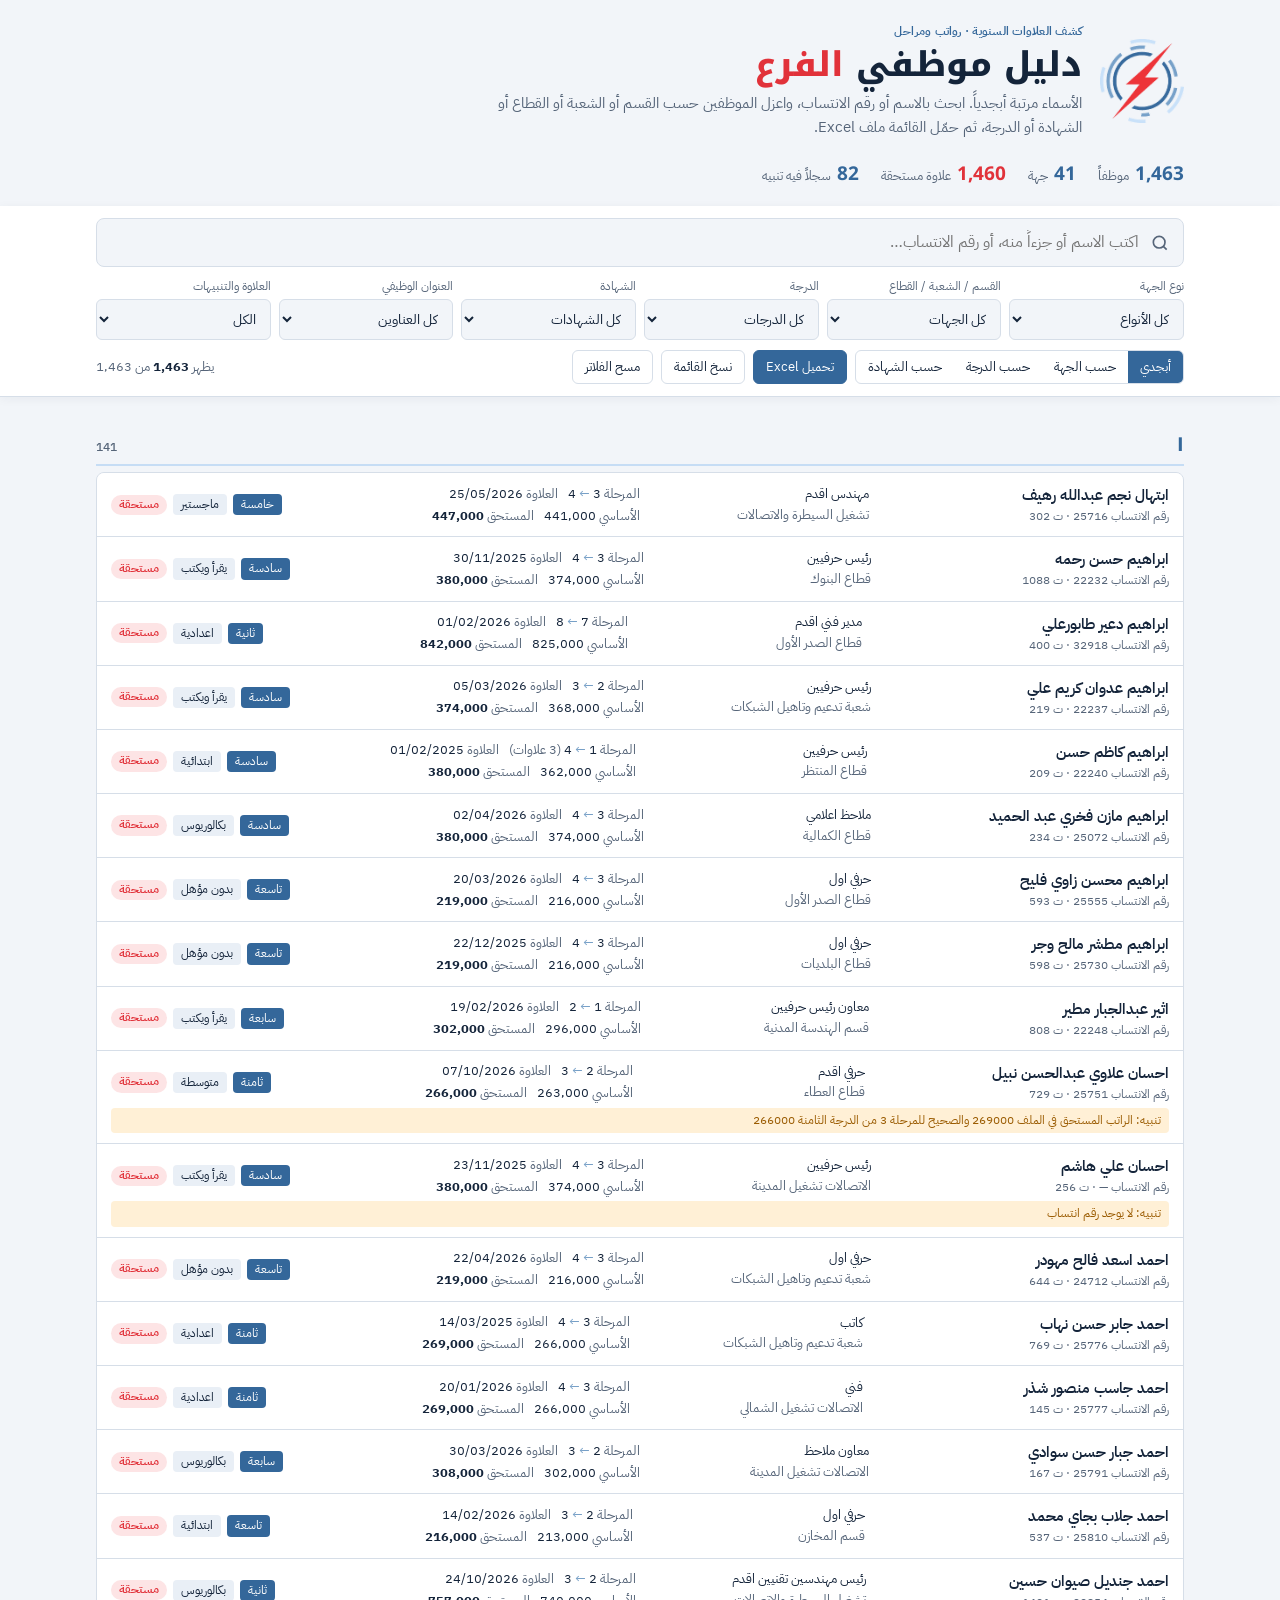
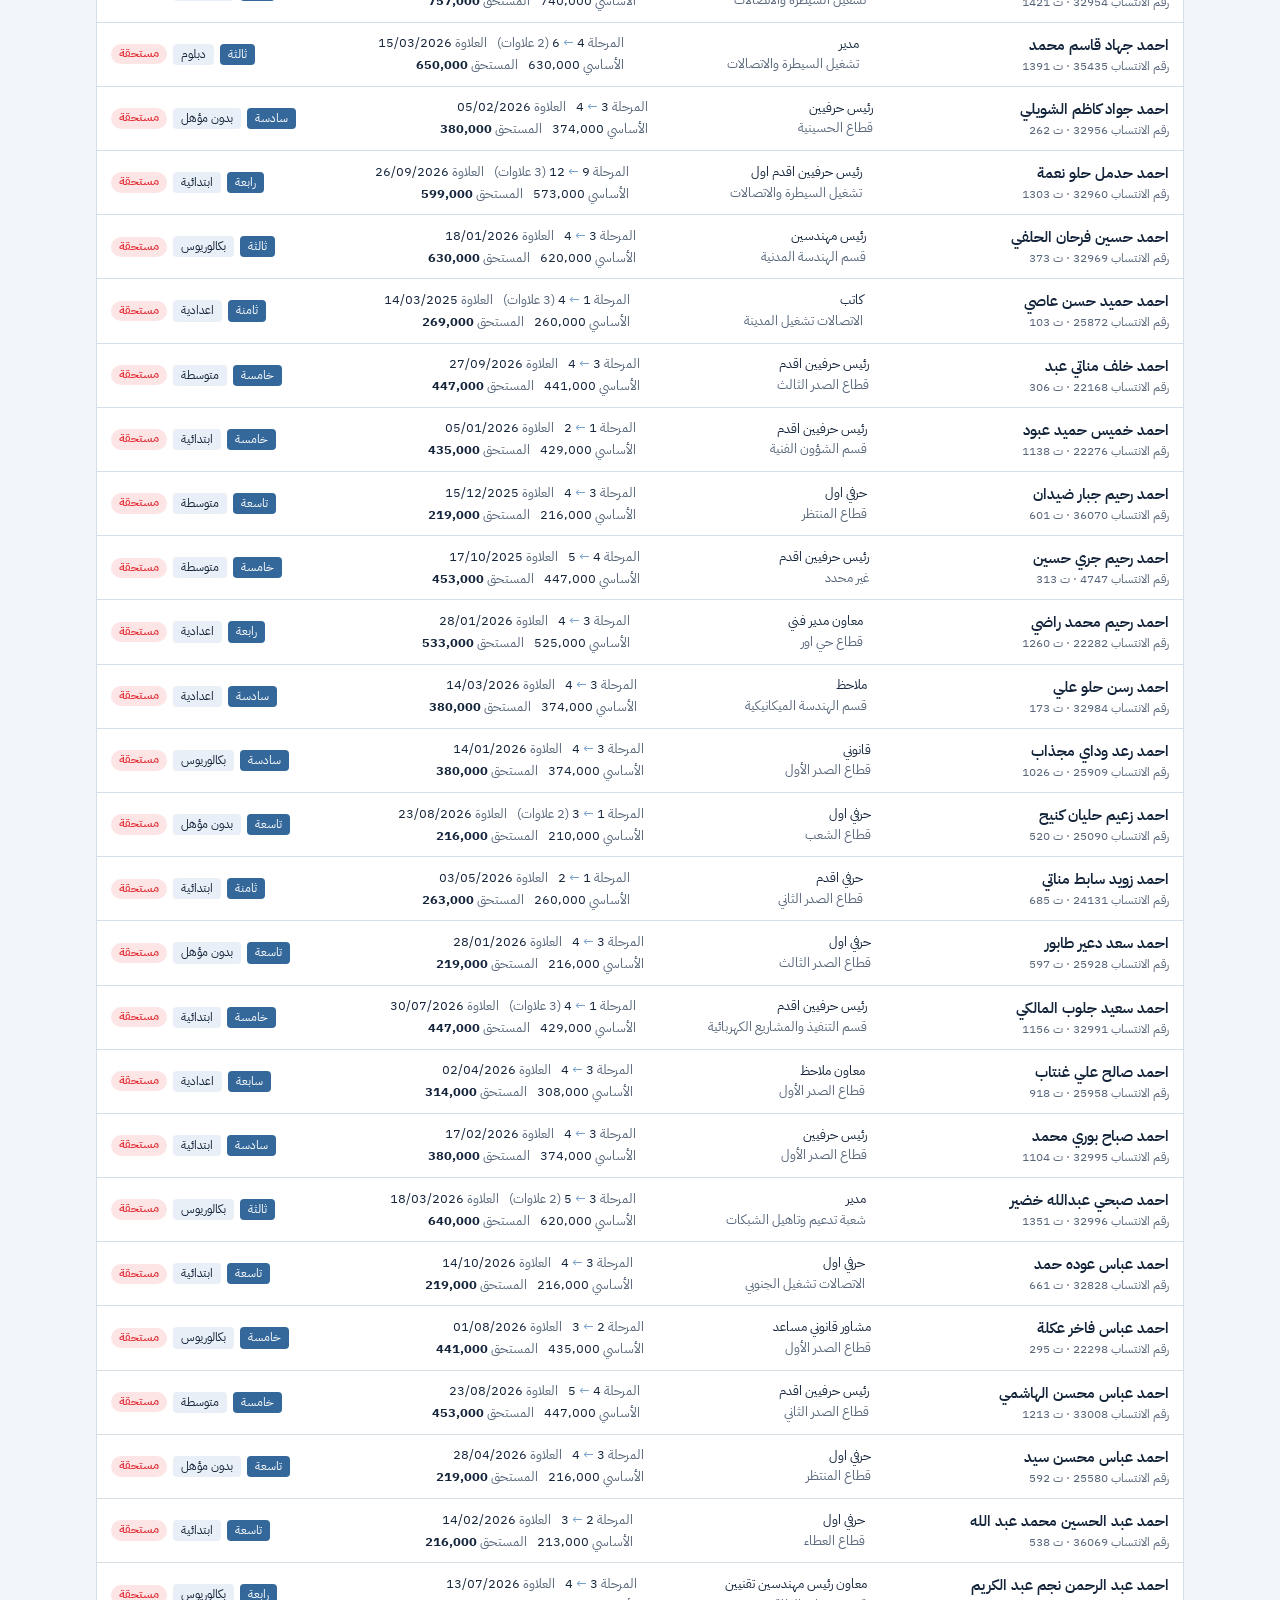
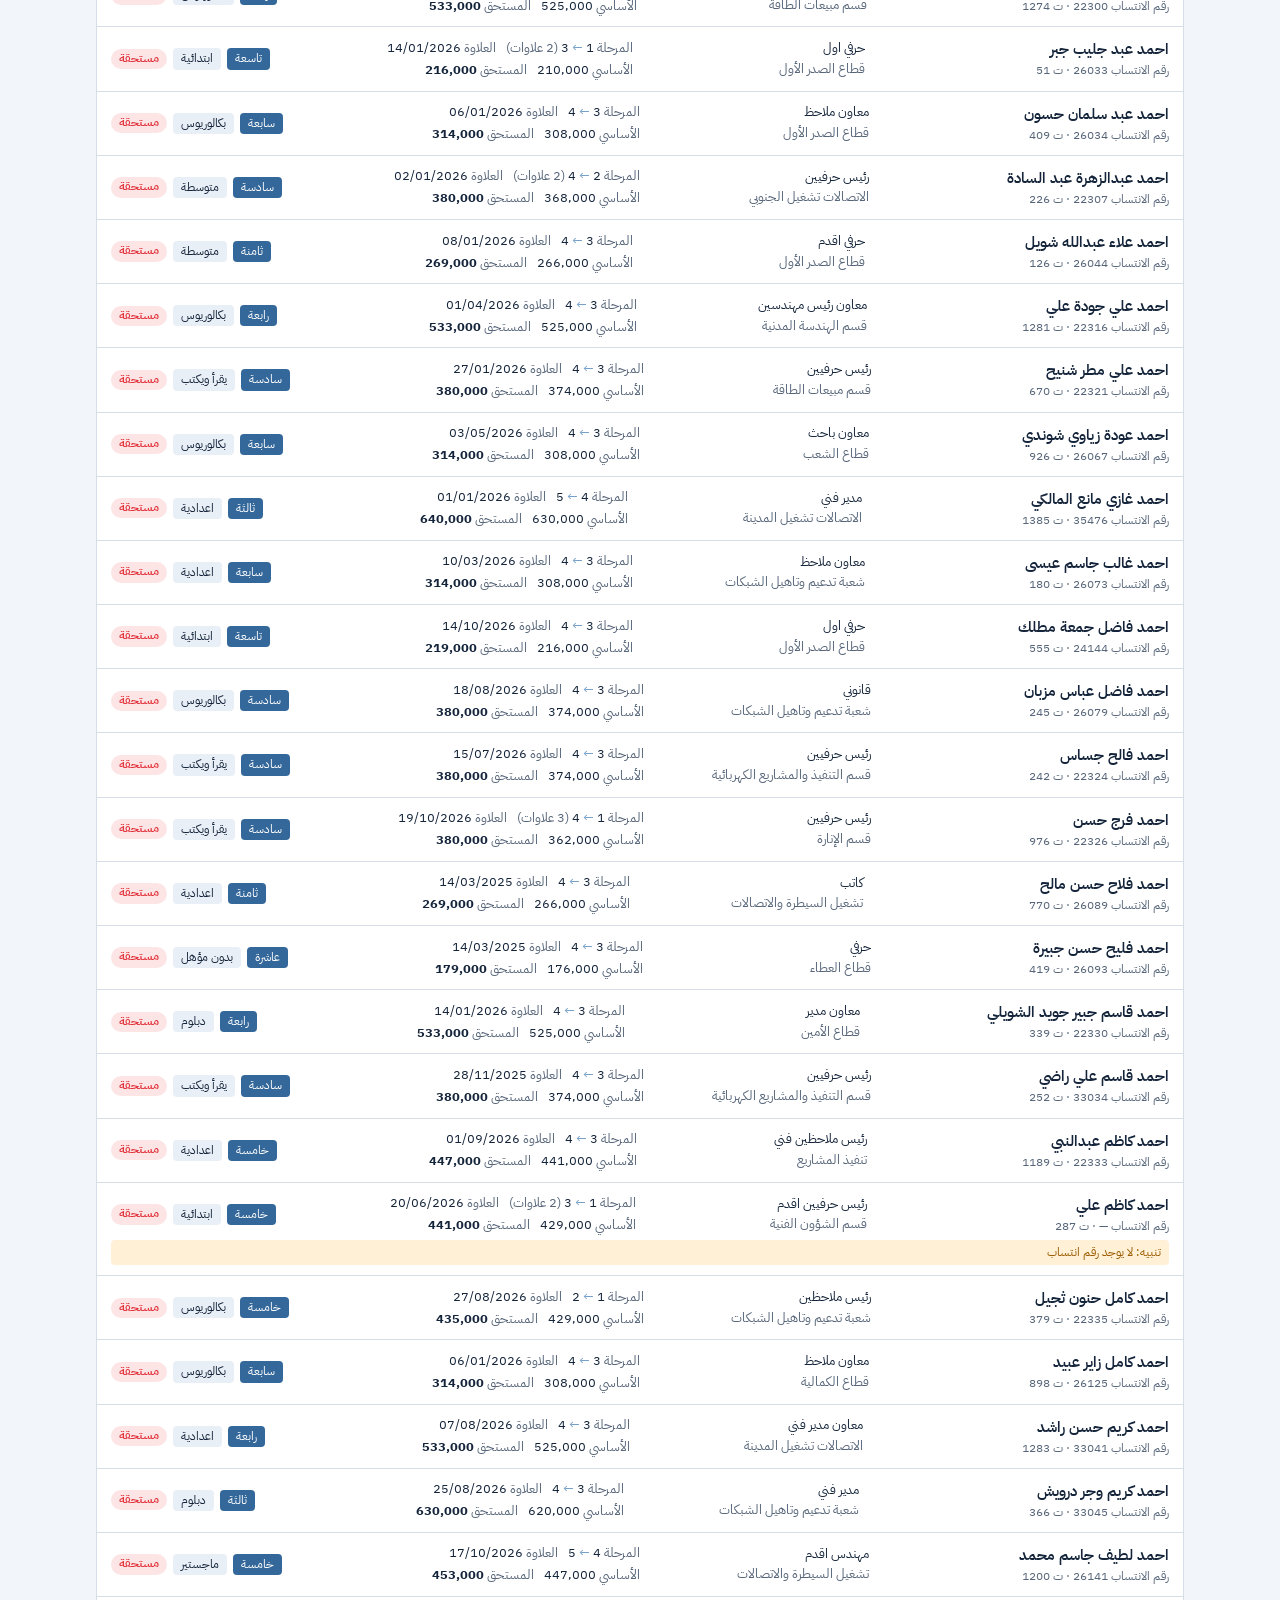
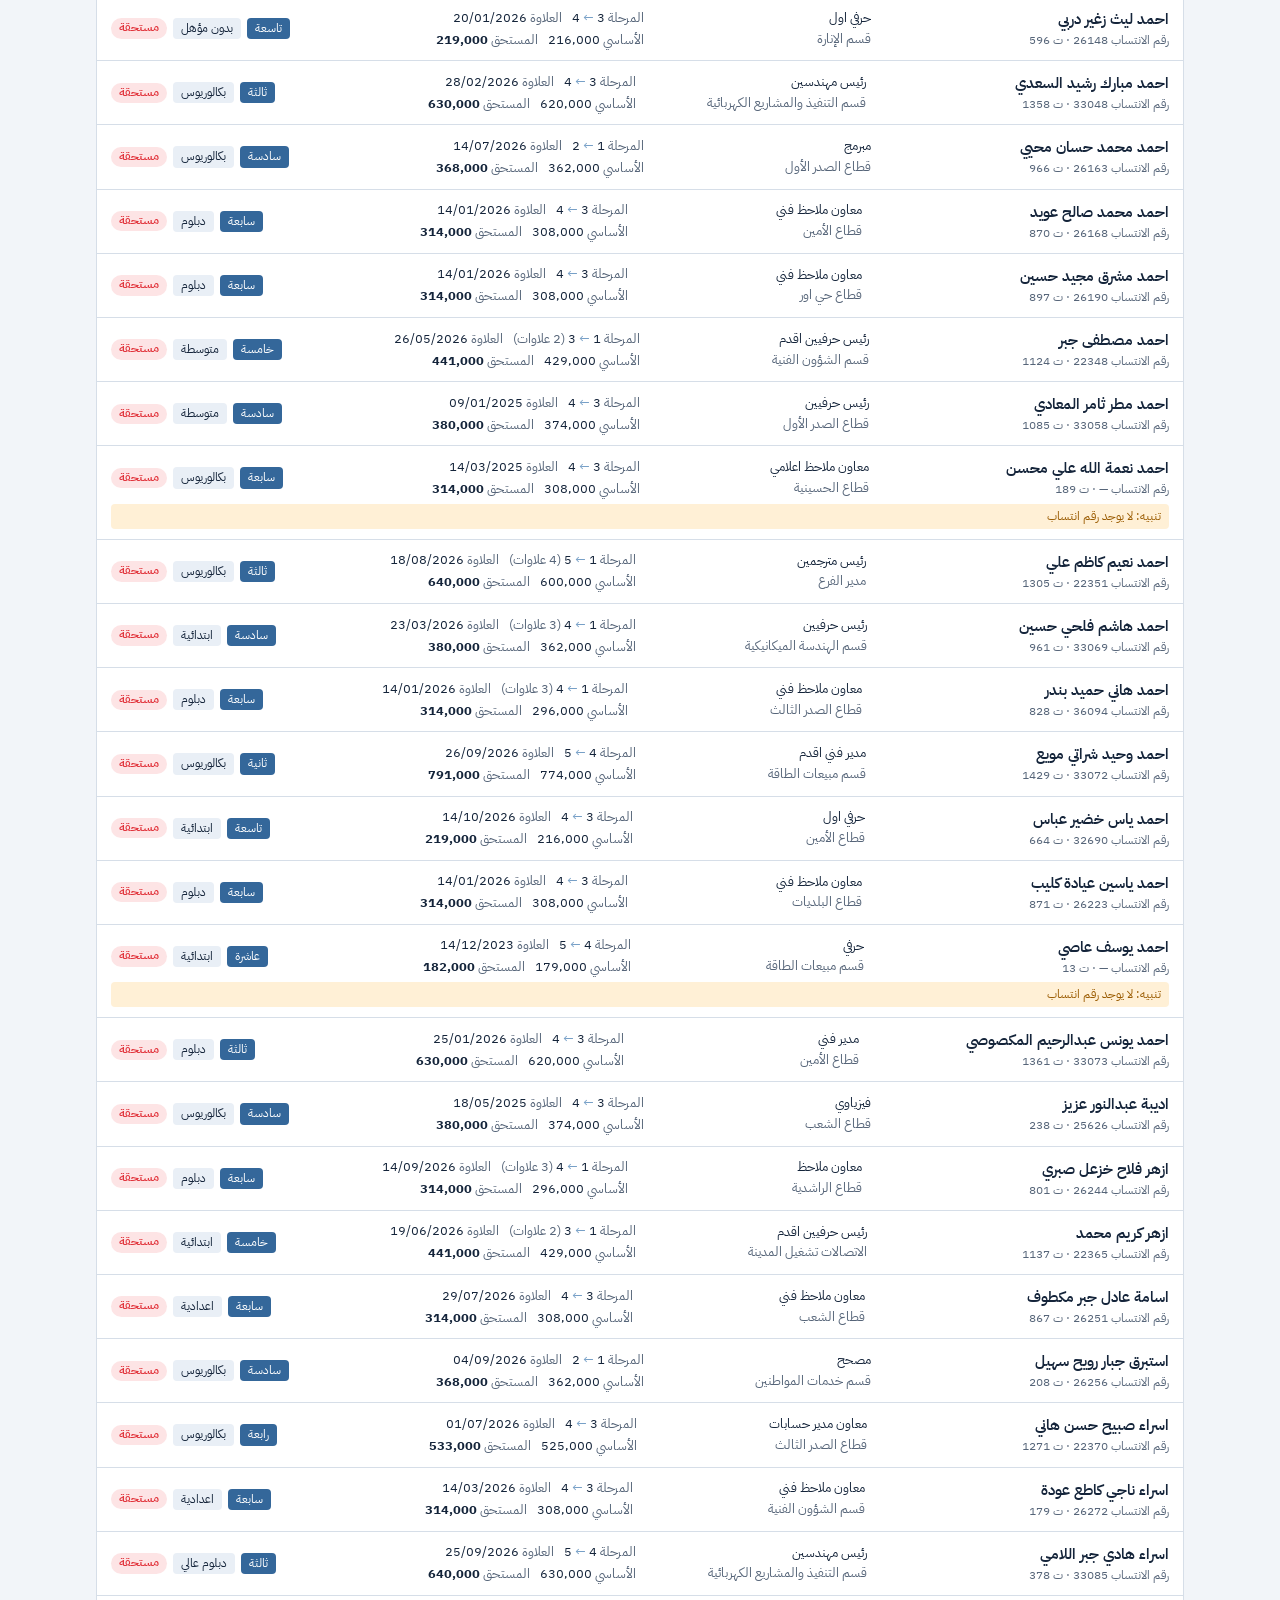
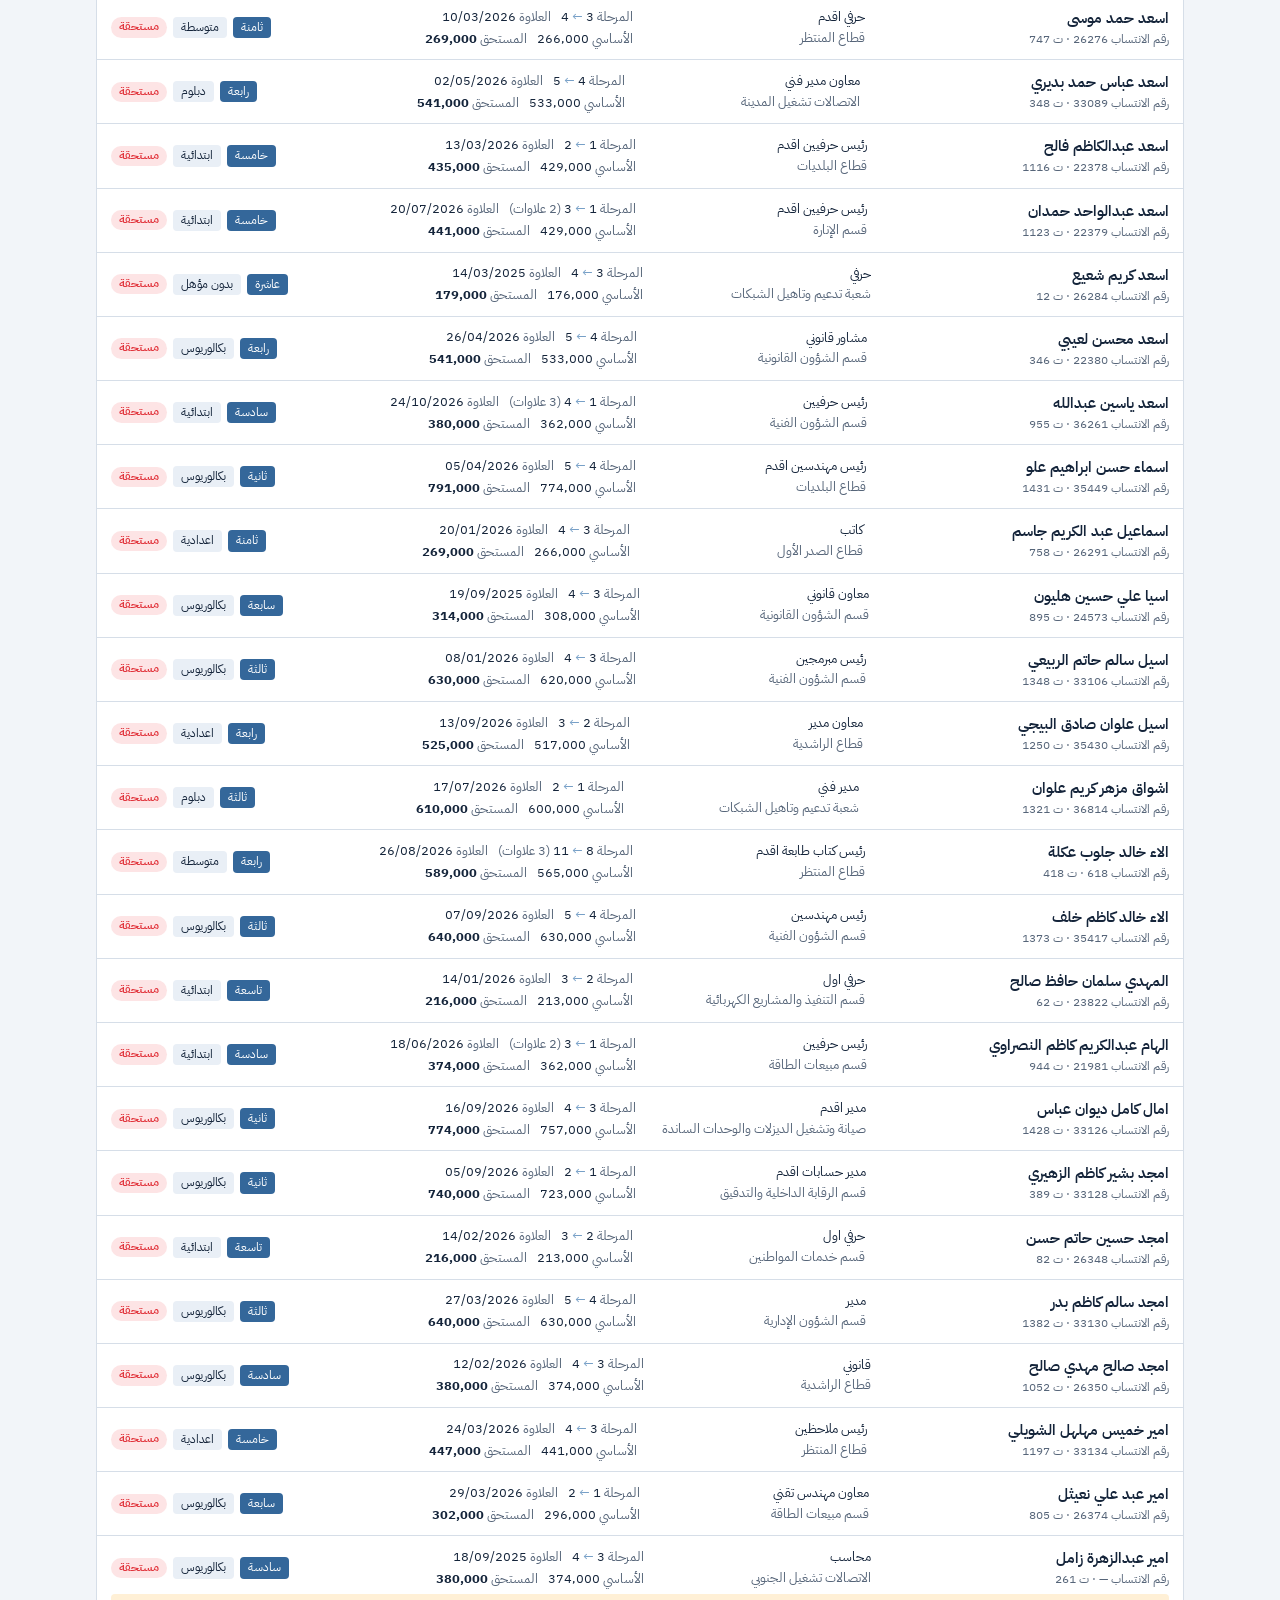
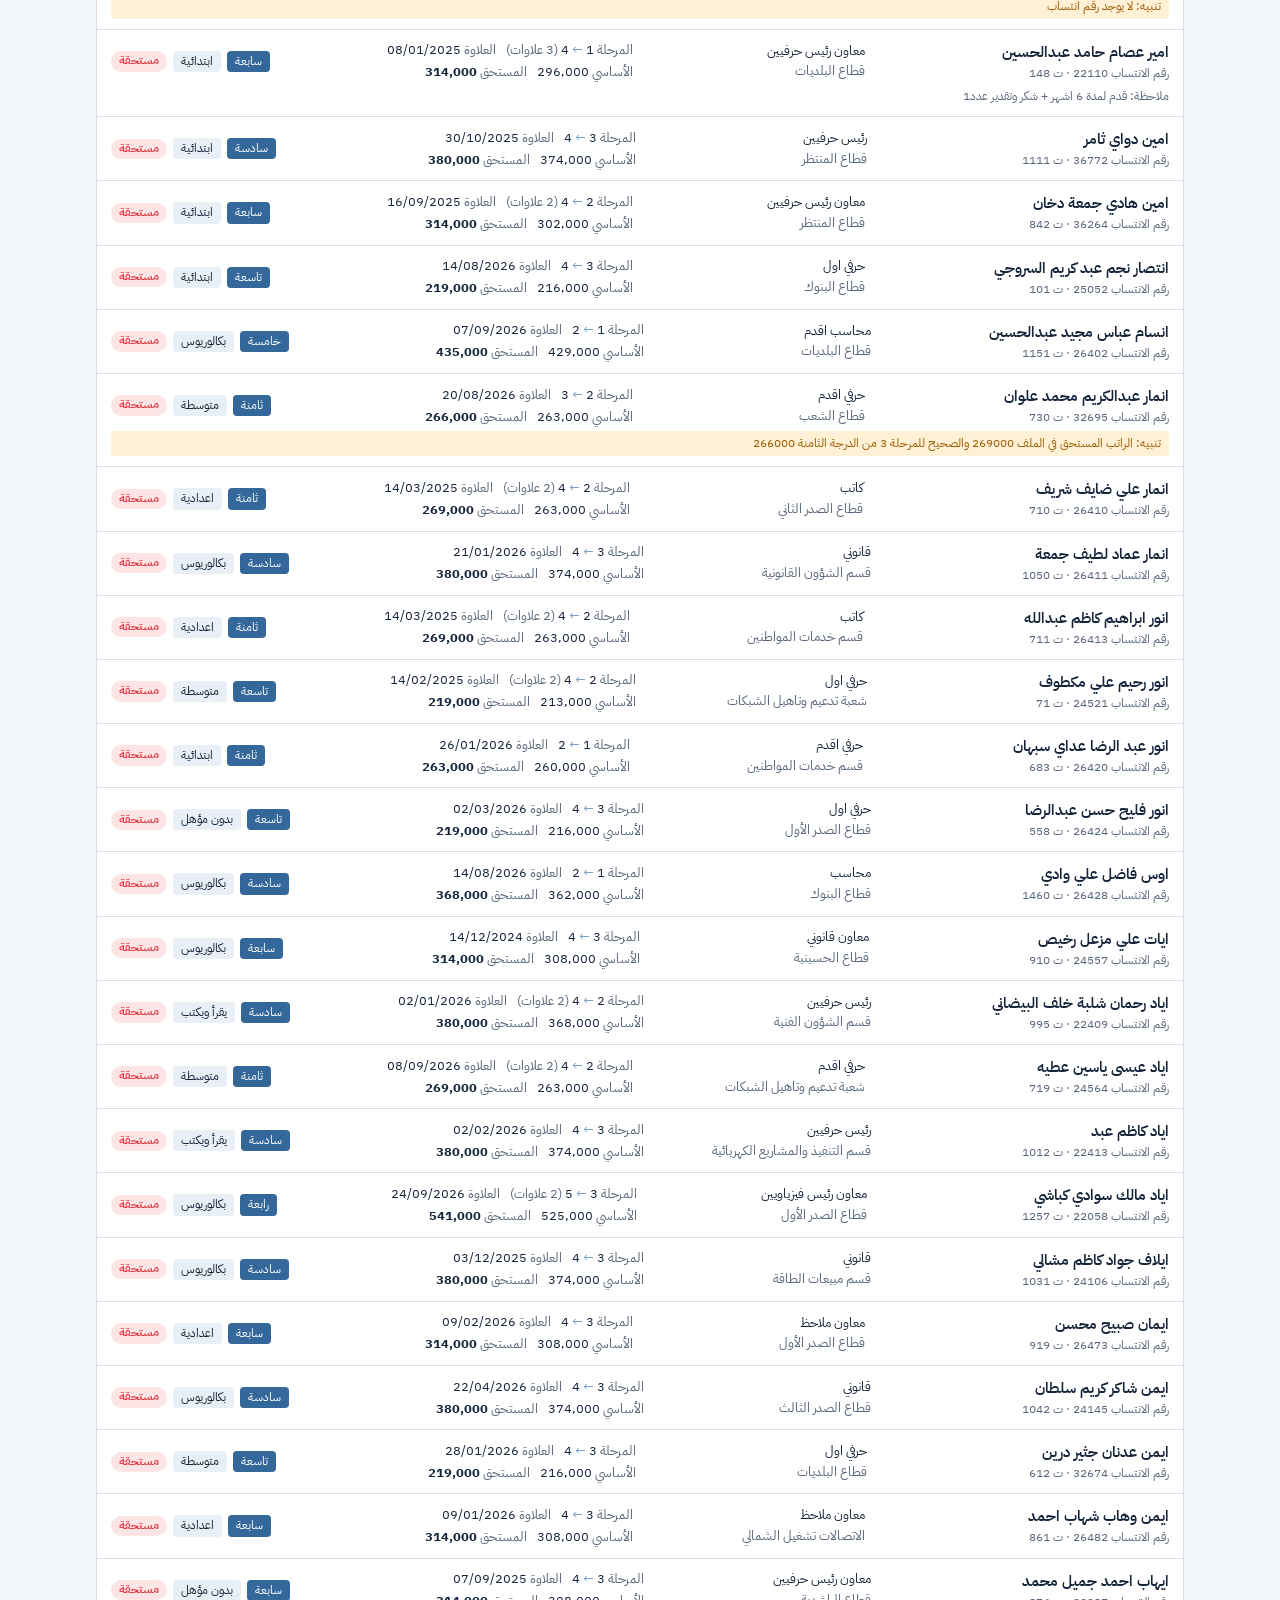
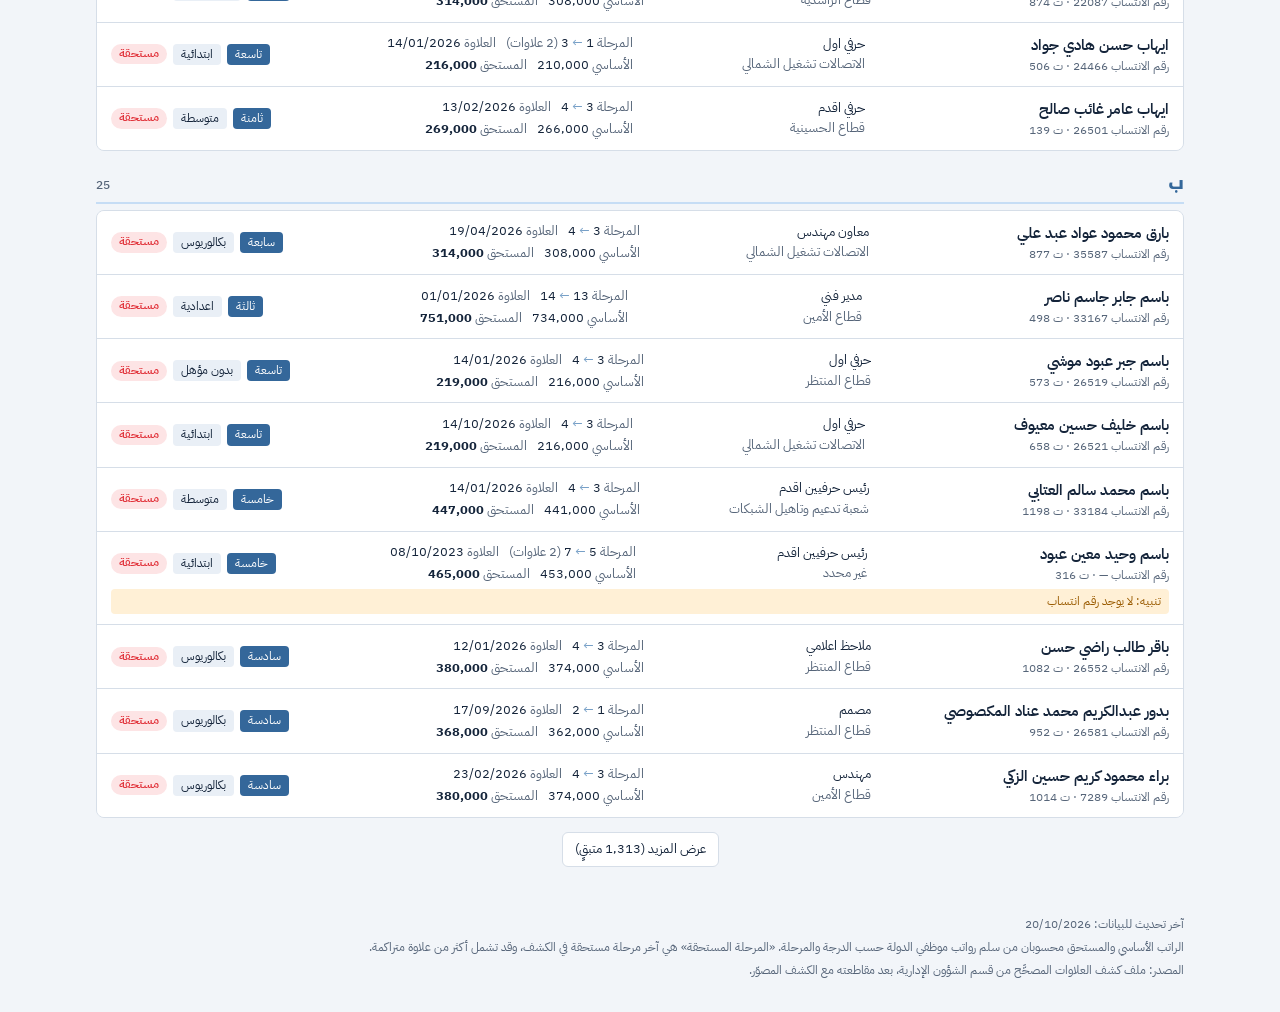
==== commit 63b74344: "Rebuild directory from the corrected Excel list 1463 employees with sequence 1-1463, names and dates" ====
--- a/employees/index.html
+++ b/employees/index.html
@@ -125,7 +125,7 @@
 @media (prefers-reduced-motion:reduce){*{transition:none!important}}
 </style>
 <div id="app"></div>
-<script id="emp-data" type="application/json">{"meta":{"updated":"20/10/2026","source":"كشف العلاوات CamScanner"},"rows":[[1,"25417","حسين محمد راضي كعيد","الاتصالات تشغيل المدينة","حرفي","عاشرة",1,4,"بدون مؤهل","14/03/2025","",""],[2,"27711","حيدر كاظم عليوي حميد","قطاع الصدر الأول","حرفي","عاشرة",1,4,"بدون مؤهل","14/03/2025","",""],[3,"24312","علي محمد راضي جلاب","قسم الهندسة الميكانيكية","حرفي","عاشرة",1,4,"بدون مؤهل","14/03/2025","",""],[4,"31424","محمد مطر علوان جنير","قطاع الصدر الثالث","حرفي","عاشرة",2,4,"بدون مؤهل","14/03/2025","",""],[5,"32094","مهند علي حسين كاظم","قطاع الصدر الأول","حرفي","عاشرة",2,4,"بدون مؤهل","14/03/2025","",""],[6,"32798","صلاح عارف مهدي عزيز","قطاع الأمين","حرفي","عاشرة",2,4,"بدون مؤهل","14/03/2025","",""],[7,"28480","سعد حسين شلش","قسم التنفيذ والمشاريع الكهربائية","حرفي","عاشرة",3,4,"بدون مؤهل","14/03/2025","",""],[8,"25557","حسين حسن عاشور","قسم التنفيذ والمشاريع الكهربائية","حرفي","عاشرة",3,4,"بدون مؤهل","14/03/2025","",""],[9,"","حسين محسن كاظم جاسم","قسم الهندسة الميكانيكية","حرفي","عاشرة",3,4,"بدون مؤهل","14/03/2025","",""],[10,"","حيدر سعد شامخ عبود","شعبة تدعيم وتاهيل الشبكات","حرفي","عاشرة",3,4,"بدون مؤهل","14/03/2025","",""],[11,"","حيدر غازي فيصل مشحوت","قطاع بوب الشام","حرفي","عاشرة",3,4,"بدون مؤهل","14/03/2025","",""],[12,"26284","اسعد كريم شعيع","شعبة تدعيم وتاهيل الشبكات","حرفي","عاشرة",3,4,"بدون مؤهل","14/03/2025","",""],[13,"","احمد يوسف عاصي","قسم مبيعات الطاقة","حرفي","عاشرة",4,5,"ابتدائية","14/12/2023","",""],[14,"","خضر محمد يصغ","قطاع المنتظر","حرفي","عاشرة",4,5,"ابتدائية","14/12/2023","",""],[15,"","محمد طه محسن اسماعيل","قطاع الصدر الأول","حرفي","عاشرة",4,5,"ابتدائية","14/12/2023","",""],[16,"","علي الكرار محمد هاشم عيال","قطاع الحسينية","حرفي","عاشرة",4,5,"ابتدائية","14/12/2023","",""],[17,"22505","حسين علي حسين محمود","قطاع البنوك","رئيس حرفيين اقدم","خامسة",1,5,"متوسطة","19/06/2026","",""],[18,"35352","ياسر مصطفى جاسم حديد","الاتصالات تشغيل الجنوبي","مدير فني","ثالثة",3,4,"اعدادية","24/10/2026","",""],[19,"32784","هشام باسم هاشم جبينه","قسم التنفيذ والمشاريع الكهربائية","حرفي اول","تاسعة",1,3,"ابتدائية","14/01/2026","",""],[20,"30554","كرار حسن هادي عبد الحسن","قسم التنفيذ والمشاريع الكهربائية","حرفي اول","تاسعة",1,3,"ابتدائية","14/01/2026","",""],[21,"25451","حسين علي زهر عبد","قسم التنفيذ والمشاريع الكهربائية","حرفي اول","تاسعة",1,3,"ابتدائية","14/01/2026","",""],[22,"27025","حسين جمعة عنيد","قسم التنفيذ والمشاريع الكهربائية","حرفي اول","تاسعة",1,3,"ابتدائية","14/01/2026","",""],[23,"28797","صلاح عبد الهادي صالح","قطاع المنتظر","حرفي اول","تاسعة",1,3,"ابتدائية","14/01/2026","",""],[24,"29061","عباس نعيم ساجت فضيل","قطاع المنتظر","حرفي اول","تاسعة",1,3,"ابتدائية","14/01/2026","",""],[25,"31874","مصطفى محمد حسن مزعل الزيرجاوي","قسم الشؤون الإدارية","ملاحظ","سادسة",3,4,"بكالوريوس","09/10/2026","",""],[26,"28409","سجاد محمد كاظم كريم","قطاع الصدر الثاني","حرفي اول","تاسعة",1,3,"ابتدائية","14/01/2026","",""],[27,"32862","ضرغام اياد عيسى ياسين","قسم التنفيذ والمشاريع الكهربائية","حرفي اول","تاسعة",1,3,"ابتدائية","14/01/2026","",""],[28,"29303","علاء كاظم جباري موسى","قسم التنفيذ والمشاريع الكهربائية","حرفي اول","تاسعة",1,3,"ابتدائية","14/01/2026","",""],[29,"29831","علي عبد الحميد كاظم","قسم التنفيذ والمشاريع الكهربائية","حرفي اول","تاسعة",1,3,"ابتدائية","14/01/2026","",""],[30,"23773","سجاد عطية مدلول حمود","تشغيل السيطرة والاتصالات","حرفي اول","تاسعة",1,3,"ابتدائية","14/01/2026","",""],[31,"30437","قاسم خالد سلمان فرحان","قسم التنفيذ والمشاريع الكهربائية","حرفي اول","تاسعة",1,3,"ابتدائية","14/01/2026","",""],[32,"23797","مسلم عبد الحسن سلامة عيسى","شعبة تدعيم وتاهيل الشبكات","حرفي اول","تاسعة",1,3,"ابتدائية","14/01/2026","",""],[33,"28345","سجاد عبد الحسين مطير خنياب","الاتصالات تشغيل الشمالي","حرفي اول","تاسعة",1,3,"ابتدائية","14/01/2026","",""],[34,"36675","يحيى عبد الحسين خلف لامي","قطاع الصدر الثالث","حرفي اول","تاسعة",1,3,"ابتدائية","14/01/2026","",""],[35,"27860","ذوالفقار حسن حبيتر حميدي","قسم الهندسة الميكانيكية","حرفي اول","تاسعة",1,3,"ابتدائية","14/01/2026","",""],[36,"31517","مرتضى رحمن حسين مطير","قسم المخازن","حرفي اول","تاسعة",1,3,"ابتدائية","14/01/2026","",""],[37,"31920","معتز نادم نوري رشيد","قطاع المنتظر","حرفي اول","تاسعة",1,3,"ابتدائية","14/01/2026","",""],[38,"29132","عبد الله غزوان عباس هلال","قطاع البنوك","حرفي اول","تاسعة",1,3,"ابتدائية","14/01/2026","",""],[39,"32734","صباح ساهي ناصر هميم","قطاع المنتظر","حرفي اول","تاسعة",1,3,"ابتدائية","14/01/2026","",""],[40,"29120","عبد الله سعيد حمزه سفيح","قسم خدمات المواطنين","حرفي اول","تاسعة",1,4,"متوسطة","21/08/2026","",""],[41,"","عبد الله احمد عيسى عبد","قطاع الشعب","حرفي اول","تاسعة",1,4,"متوسطة","21/08/2026","",""],[42,"","سعد قاسم جواد محصر","قطاع الحسينية","حرفي اول","تاسعة",1,3,"ابتدائية","14/01/2026","",""],[43,"","نور الهدى مجيد حميد حبيب","قسم الشؤون الإدارية","حرفي اول","تاسعة",1,4,"ابتدائية","14/08/2026","",""],[44,"","يحيى عباس حسين لفته","الاتصالات تشغيل الجنوبي","حرفي اول","تاسعة",1,3,"ابتدائية","14/01/2026","",""],[45,"","ياسمين صلاح خليل","قطاع البنوك","حرفي اول","تاسعة",1,4,"ابتدائية","14/08/2026","",""],[46,"","محمد تقي عبد الامير صحن","قسم التنفيذ والمشاريع الكهربائية","حرفي اول","تاسعة",1,2,"ابتدائية","14/03/2025","",""],[47,"30171","عماد غازي عجيل مجمان","قطاع الصدر الأول","حرفي اول","تاسعة",1,3,"ابتدائية","14/01/2026","",""],[48,"29461","علي حسن علي لفتة","قطاع الصدر الأول","حرفي اول","تاسعة",1,3,"ابتدائية","14/01/2026","",""],[49,"24462","حيدر عبد الحسن حسين موات","قطاع الصدر الأول","حرفي اول","تاسعة",1,3,"ابتدائية","14/01/2026","",""],[50,"24156","سجاد جاسم محسن كشيش","قطاع الصدر الأول","حرفي اول","تاسعة",1,3,"ابتدائية","14/01/2026","",""],[51,"26033","احمد عبد جليب جبر","قطاع الصدر الأول","حرفي اول","تاسعة",1,3,"ابتدائية","14/01/2026","",""],[52,"30421","فيصل عماد علي حميد","قطاع البلديات","حرفي اول","تاسعة",1,3,"ابتدائية","14/01/2026","",""],[53,"31194","محمد عبد الحسين خلف لامي","قسم مبيعات الطاقة","حرفي اول","تاسعة",1,3,"ابتدائية","14/01/2026","",""],[54,"29433","علي جواد كاظم جعفر","قسم الهندسة الميكانيكية","حرفي اول","تاسعة",1,3,"ابتدائية","14/01/2026","",""],[55,"29297","علاء عزيز شمخي","الاتصالات تشغيل الشمالي","حرفي اول","تاسعة",1,3,"ابتدائية","14/01/2026","",""],[56,"25358","حمزه جبار عبد الله ياسين مسعود","قطاع البنوك","حرفي اول","تاسعة",1,3,"ابتدائية","14/01/2026","",""],[57,"29311","علاء محسن عويز","قطاع الأمين","حرفي اول","تاسعة",1,3,"ابتدائية","14/01/2026","",""],[58,"28645","شبير حامد حسن نجم","الاتصالات تشغيل الجنوبي","حرفي اول","تاسعة",1,3,"ابتدائية","14/01/2026","",""],[59,"27279","حسين فرحان جنبو رشيد","قطاع البلديات","حرفي اول","تاسعة",1,3,"ابتدائية","14/01/2026","",""],[60,"31916","مظهر وادي هبس صالح","قطاع البنوك","حرفي اول","تاسعة",1,3,"ابتدائية","14/01/2026","",""],[61,"28866","طالب قاسم مهدي طربال","قطاع الصدر الثالث","حرفي اول","تاسعة",1,3,"ابتدائية","14/01/2026","",""],[62,"23822","المهدي سلمان حافظ صالح","قسم التنفيذ والمشاريع الكهربائية","حرفي اول","تاسعة",2,3,"ابتدائية","14/01/2026","",""],[63,"28951","عباس خضير لعيبي فليح","قطاع الصدر الثالث","حرفي اول","تاسعة",2,3,"ابتدائية","14/01/2026","",""],[64,"32525","وليد حسون خلف هذال","قطاع الصدر الثالث","حرفي اول","تاسعة",2,3,"ابتدائية","14/01/2026","",""],[65,"29019","عباس فاضل رحيم خليفة","الاتصالات تشغيل الجنوبي","حرفي اول","تاسعة",2,3,"ابتدائية","14/01/2026","",""],[66,"24008","محمد صادق خالد حسين نعمة","قسم التنفيذ والمشاريع الكهربائية","حرفي اول","تاسعة",2,3,"ابتدائية","14/01/2026","",""],[67,"26609","بهاء سعد حسن مفتن","قسم التنفيذ والمشاريع الكهربائية","حرفي اول","تاسعة",2,3,"ابتدائية","14/01/2026","",""],[68,"24566","خالد موسى سيد جاري","قسم التنفيذ والمشاريع الكهربائية","حرفي اول","تاسعة",2,3,"ابتدائية","14/01/2026","",""],[69,"28352","سجاد عبد الكريم حسان نمر","قطاع البنوك","حرفي اول","تاسعة",2,4,"متوسطة","13/01/2026","",""],[70,"31836","مصطفى قاسم شندي وادي","الاتصالات تشغيل الجنوبي","حرفي اول","تاسعة",2,3,"بدون مؤهل","11/02/2026","",""],[71,"24521","انور رحيم علي مكطوف","شعبة تدعيم وتاهيل الشبكات","حرفي اول","تاسعة",2,4,"متوسطة","14/02/2025","",""],[72,"32212","ناصر محمد حسن","قسم التنفيذ والمشاريع الكهربائية","حرفي اول","تاسعة",2,4,"متوسطة","14/03/2025","",""],[73,"24532","محمد سعد خلف سلمان","قطاع الصدر الثالث","حرفي اول","تاسعة",2,3,"بدون مؤهل","29/09/2026","",""],[74,"","هديل علي حسين حسون حسيني","قطاع الأمين","حرفي اول","تاسعة",2,4,"ابتدائية","14/09/2026","",""],[75,"26777","حازم خزعل محسن منين","قطاع الأمين","حرفي اول","تاسعة",2,3,"ابتدائية","14/02/2026","",""],[76,"28382","سجاد كاظم محمد مهودر","قطاع الصدر الأول","حرفي اول","تاسعة",2,3,"ابتدائية","14/02/2026","",""],[77,"25230","كرار طه رشيد كريم","الاتصالات تشغيل الشمالي","حرفي اول","تاسعة",2,3,"ابتدائية","14/01/2026","",""],[78,"30664","كرار كامل عبد الزهرة عجيل","قطاع الصدر الأول","حرفي اول","تاسعة",2,3,"ابتدائية","14/02/2026","",""],[79,"32228","نبيل حنون داغر غضيب","قطاع الحسينية","حرفي اول","تاسعة",2,3,"ابتدائية","14/02/2026","",""],[80,"31338","محمد قاسم حسن فزع","قطاع الحسينية","حرفي اول","تاسعة",2,3,"ابتدائية","14/02/2026","",""],[81,"24945","وائل جاسم نصيف حنيش","شعبة تدعيم وتاهيل الشبكات","حرفي اول","تاسعة",2,3,"ابتدائية","14/02/2026","",""],[82,"26348","امجد حسين حاتم حسن","قسم خدمات المواطنين","حرفي اول","تاسعة",2,3,"ابتدائية","14/02/2026","",""],[83,"31067","محمد رحيم كباشي حبيب","قطاع الحسينية","حرفي اول","تاسعة",2,3,"ابتدائية","14/01/2026","",""],[84,"30104","علي نصيف جاسم نصيف","قطاع الكمالية","حرفي اول","تاسعة",2,3,"ابتدائية","14/01/2026","",""],[85,"26791","حامد وهاب عيسى ثنوان","قطاع البلديات","حرفي اول","تاسعة",2,3,"ابتدائية","14/01/2026","",""],[86,"27614","حيدر عباس فرحان","قسم التنفيذ والمشاريع الكهربائية","حرفي اول","تاسعة",3,4,"بدون مؤهل","20/01/2026","",""],[87,"25219","سلام جابر حواس مشكور","قسم التنفيذ والمشاريع الكهربائية","حرفي اول","تاسعة",3,4,"بدون مؤهل","06/01/2026","",""],[88,"29766","علي طه سيد علوان","قطاع البلديات","حرفي اول","تاسعة",3,4,"متوسطة","01/01/2026","",""],[89,"28577","سيف خالد عطا الله علي","قطاع الشعب","حرفي اول","تاسعة",3,4,"بدون مؤهل","25/02/2026","",""],[90,"28055","زامل كريم ضمد","قطاع المنتظر","حرفي اول","تاسعة",3,4,"بدون مؤهل","17/02/2026","",""],[91,"31383","محمد كريم حسن داود","الاتصالات تشغيل المدينة","حرفي اول","تاسعة",3,4,"ابتدائية","11/02/2026","",""],[92,"30869","محمد احمد نوري فنجان","شعبة تدعيم وتاهيل الشبكات","حرفي اول","تاسعة",3,4,"متوسطة","14/03/2025","",""],[93,"24988","علي حامد قاسم سيد","قسم خدمات المواطنين","حرفي اول","تاسعة",3,4,"متوسطة","14/03/2025","",""],[94,"30480","قيصر فليح حسن هاشم","قطاع الصدر الثالث","حرفي اول","تاسعة",3,4,"بدون مؤهل","08/06/2026","",""],[95,"24325","عباس كريم كعيد كصيب","قطاع حي اور","حرفي اول","تاسعة",3,4,"متوسطة","21/08/2026","",""],[96,"29040","عباس كريم قاسم عبيس","قطاع المنتظر","حرفي اول","تاسعة",1,3,"ابتدائية","14/01/2026","",""],[97,"24665","كاظم جاسب حاجم معيجل","قسم التنفيذ والمشاريع الكهربائية","حرفي اول","تاسعة",3,4,"بدون مؤهل","03/12/2025","",""],[98,"29880","علي طيوي عبد الله عبود","شعبة تدعيم وتاهيل الشبكات","حرفي اول","تاسعة",3,4,"متوسطة","01/12/2025","",""],[99,"","سجاد علي جبار ناجي","قسم الإنارة","حرفي اول","تاسعة",3,4,"متوسطة","14/02/2025","",""],[100,"","علي حمدان شونة عراج","قسم التنفيذ والمشاريع الكهربائية","حرفي اول","تاسعة",3,4,"متوسطة","14/03/2025","",""],[101,"25052","انتصار نجم عبد كريم السروجي","قطاع البنوك","حرفي اول","تاسعة",3,4,"ابتدائية","14/08/2026","",""],[102,"27361","حسين محمد ماضي محمد","قطاع الأمين","كاتب","ثامنة",1,2,"اعدادية","31/09/2026","","تاريخ العلاوة في الكشف 31/09/2026، وشهر أيلول 30 يوماً فقط"],[103,"25872","احمد حميد حسن عاصي","الاتصالات تشغيل المدينة","كاتب","ثامنة",1,4,"اعدادية","14/03/2025","",""],[104,"30417","فياض محمد حسن سلطان","قسم مبيعات الطاقة","فني","ثامنة",1,2,"اعدادية","30/08/2026","",""],[105,"28666","شهد حامد زكي شوكت","قطاع البنوك","كاتب","ثامنة",1,2,"اعدادية","18/03/2026","",""],[106,"24905","نور جمعة عباس رشك","صيانة وتشغيل الديزلات والوحدات الساندة","كاتب","ثامنة",1,3,"اعدادية","17/01/2026","",""],[107,"37126","نور الدين وسام عباس فلحي","قطاع الصدر الثالث","كاتب","ثامنة",1,3,"اعدادية","26/02/2026","",""],[108,"26707","جعفر احمد كامل جابر","قطاع العطاء","كاتب","ثامنة",1,2,"اعدادية","25/05/2026","",""],[109,"27649","حيدر علي حسين سعد","قسم الشؤون الفنية","حرفي اقدم","ثامنة",1,2,"ابتدائية","22/07/2026","",""],[110,"","صلاح حسن غياض حمدان","قطاع الصدر الأول","كاتب","ثامنة",1,4,"اعدادية","14/03/2025","",""],[111,"","علي جبار جهلول دعيم","قطاع الصدر الأول","كاتب","ثامنة",1,4,"اعدادية","24/06/2026","قدم لمدة 6 اشهر - شكر وتقدير عدد 2",""],[112,"","كرار حيدر هاشم عيسى","قسم الشؤون الإدارية","كاتب","ثامنة",1,4,"اعدادية","14/03/2025","",""],[113,"30232","عمر ماجد كاظم محمد","قسم الهندسة الميكانيكية","كاتب","ثامنة",1,3,"اعدادية","31/01/2026","",""],[114,"26781","حازم محمد لطيف ارزاله","قطاع الكمالية","حرفي اقدم","ثامنة",2,3,"ابتدائية","01/10/2026","",""],[115,"30391","فقار محمد خليفة فزع","قطاع المنتظر","فني","ثامنة",2,4,"اعدادية","14/03/2025","",""],[116,"30511","كاظم كريم حسن فرهود","قطاع الصدر الأول","حرفي اقدم","ثامنة",2,3,"متوسطة","11/02/2026","",""],[117,"26697","جاسم والي حسن عاتي","قسم خدمات المواطنين","فني","ثامنة",2,4,"اعدادية","14/03/2025","",""],[118,"27607","حيدر عامر حسين حسن","شعبة تدعيم وتاهيل الشبكات","حرفي اقدم","ثامنة",2,3,"متوسطة","08/07/2026","",""],[119,"","علي فريح حسن خريبط","الاتصالات تشغيل الشمالي","كاتب","ثامنة",2,4,"اعدادية","14/03/2025","",""],[120,"","منير جاسب عيدان عليوي","قطاع البلديات","كاتب","ثامنة",2,4,"اعدادية","14/03/2025","",""],[121,"","وليد عباس بشت طلال","قطاع الأمين","كاتب","ثامنة",2,4,"اعدادية","14/03/2025","",""],[122,"","منتظر عبود سعيد مصاول","قطاع الكمالية","كاتب","ثامنة",2,4,"اعدادية","14/03/2025","",""],[123,"29909","علي فاضل محمد علي الساعدي","قسم الهندسة الميكانيكية","كاتب","ثامنة",2,4,"اعدادية","19/02/2026","شكر وتقدير عدد 2",""],[124,"32643","يونس عباس عنيد نصيري","قسم التنفيذ والمشاريع الكهربائية","حرفي اقدم","ثامنة",3,4,"متوسطة","10/01/2026","",""],[125,"29689","علي سمير مطشر هادي","قطاع البلديات","حرفي اقدم","ثامنة",3,4,"متوسطة","19/01/2026","",""],[126,"26044","احمد علاء عبد الله شويل","قطاع الصدر الأول","حرفي اقدم","ثامنة",3,4,"متوسطة","08/01/2026","",""],[127,"24740","كرار كريم رشم درجال","قسم التنفيذ والمشاريع الكهربائية","حرفي اقدم","ثامنة",3,4,"متوسطة","26/02/2026","",""],[128,"24041","حسين علي والي خليفة","قسم المخازن","كاتب","ثامنة",3,4,"اعدادية","01/02/2026","",""],[129,"24317","مصطفى كريم عبد الامير محمود","قطاع الأمين","حرفي اقدم","ثامنة",3,4,"متوسطة","19/02/2026","",""],[130,"32551","ياسر خالد عبد الحسين شويل","قسم الشؤون الفنية","حرفي اقدم","ثامنة",3,4,"متوسطة","10/02/2026","",""],[131,"32226","نبيل جبار سلمان فرحان","قطاع المنتظر","حرفي اقدم","ثامنة",3,4,"متوسطة","07/02/2026","",""],[132,"29223","عقيل راضي عبد الحسن سلامة","قطاع المنتظر","حرفي اقدم","ثامنة",3,4,"متوسطة","15/03/2026","",""],[133,"26792","حامد يونس عيسى هاشم","قسم خدمات المواطنين","كاتب","ثامنة",3,4,"اعدادية","14/03/2025","",""],[134,"24364","مهدي صلاح عربي عبد","الاتصالات تشغيل الشمالي","حرفي اقدم","ثامنة",3,4,"متوسطة","06/04/2026","",""],[135,"29165","عبير عبد الرزاق علي حمدي","قسم مبيعات الطاقة","حرفي اقدم","ثامنة",3,4,"متوسطة","19/06/2026","",""],[136,"","هالة محمود قاسم الغراوي","قطاع الأمين","حرفي اقدم","ثامنة",3,4,"يقرأ ويكتب","27/03/2025","",""],[137,"","وسام عصام ابراهيم","قطاع الأمين","كاتب","ثامنة",3,4,"اعدادية","14/03/2025","",""],[138,"","علي جواد دويج فارس","شعبة تدعيم وتاهيل الشبكات","كاتب","ثامنة",3,4,"اعدادية","14/03/2025","",""],[139,"26501","ايهاب عامر غانب صالح","قطاع الحسينية","حرفي اقدم","ثامنة",3,4,"متوسطة","13/02/2026","",""],[140,"27403","حسيني حميد علي سمير","قطاع الصدر الثاني","كاتب","ثامنة",3,4,"اعدادية","01/01/2026","",""],[142,"29482","علي حسين خالد لفتة","قطاع الحسينية","فني","ثامنة",3,4,"اعدادية","01/01/2026","",""],[143,"29887","علي عودة خلف","قطاع الصدر الثاني","كاتب","ثامنة",3,4,"اعدادية","01/01/2026","",""],[144,"24976","مهيمن فياض سالم حنون","قطاع الأمين","كاتب","ثامنة",3,4,"اعدادية","01/01/2026","",""],[145,"25777","احمد جاسب منصور شذر","الاتصالات تشغيل الشمالي","فني","ثامنة",3,4,"اعدادية","20/01/2026","",""],[146,"31452","محمد هادي عبد عطية خمام","قطاع المنتظر","حرفي اقدم","ثامنة",3,4,"متوسطة","30/06/2026","",""],[147,"22503","حسين عبيد كاظم","قسم خدمات المواطنين","معاون رئيس حرفيين","سابعة",1,4,"يقرأ ويكتب","10/07/2022","",""],[148,"22110","امير عصام حامد عبد الحسين","قطاع البلديات","معاون رئيس حرفيين","سابعة",1,4,"ابتدائية","08/01/2025","قدم 6 اشهر - شكر وتقدير",""],[149,"27400","حسين ياسر غالي شنيت","قطاع الصدر الأول","معاون ملاحظ","سابعة",1,2,"اعدادية","14/01/2026","",""],[150,"30158","عماد جبار شلبود محسن الربيعاوي","قطاع الشعب","معاون مهندس تقني","سابعة",1,2,"بكالوريوس","30/09/2026","",""],[151,"29851","علي عبد الكريم خالد عبود","الاتصالات تشغيل المدينة","معاون محاسب","سابعة",1,2,"بكالوريوس","11/10/2026","",""],[152,"26926","حسن فرحان خداداد كريم","قطاع البنوك","معاون ملاحظ اعلامي","سابعة",1,4,"بكالوريوس","14/03/2025","قدم 6 اشهر - شكر وتقدير",""],[153,"29535","علي حمودي عثلة جعفر","قسم خدمات المواطنين","معاون قانوني","سابعة",1,2,"بكالوريوس","04/03/2026","",""],[154,"27850","دعاء كريم كاظم غلام","قسم مبيعات الطاقة","معاون ملاحظ فني","سابعة",1,4,"دبلوم","14/01/2026","قدم 6 اشهر - شكر وتقدير",""],[155,"30867","محمد احمد محسن رحمة","قطاع الصدر الأول","معاون ملاحظ","سابعة",1,2,"بكالوريوس","18/04/2026","",""],[156,"31634","مريم هيثم كريم كاظم","قسم التنفيذ والمشاريع الكهربائية","معاون مهندس تقني","سابعة",1,2,"بكالوريوس","29/05/2026","",""],[157,"30042","علي محمد ضاري مجيد","قسم السلامة والفحص الهندسي","معاون مهندس تقني","سابعة",1,2,"بكالوريوس","26/05/2026","",""],[158,"29150","عبد الله مشتاق منصور علوان","قسم خدمات المواطنين","معاون قانوني","سابعة",1,2,"بكالوريوس","26/05/2026","",""],[159,"28305","سجاد سامي حنين حنتوش","قطاع حي اور","معاون قانوني","سابعة",1,2,"بكالوريوس","18/06/2026","",""],[160,"27370","حسين مصطفى حسين","قطاع الصدر الثالث","معاون مهندس تقني","سابعة",1,2,"بكالوريوس","05/08/2026","",""],[161,"","بساء وفي حنش هادي","قطاع الصدر الثاني","معاون ملاحظ اعلامي","سابعة",1,4,"بكالوريوس","14/03/2025","قدم 6 اشهر - شكر وتقدير",""],[162,"","سلام علي سعيد محمداوي","قسم التنفيذ والمشاريع الكهربائية","معاون رئيس حرفيين","سابعة",1,4,"يقرأ ويكتب","30/10/2022","",""],[163,"","مصطفى محمد مولى حطاب","قطاع الصدر الثاني","معاون ملاحظ فني","سابعة",1,4,"دبلوم","14/01/2026","قدم 6 اشهر - شكر وتقدير",""],[164,"","محمد حسن كامل زامل","قطاع الصدر الأول","معاون ملاحظ","سابعة",1,3,"بكالوريوس","22/02/2026","شكر وتقدير",""],[165,"","مرتضى هاشم حمود جابر","قسم الشؤون الفنية","معاون رئيس حرفيين","سابعة",1,4,"بدون مؤهل","09/08/2025","قدم 6 اشهر - شكر وتقدير",""],[166,"25075","مرتضى محمد محسن حسن","قطاع المنتظر","معاون ملاحظ","سابعة",2,3,"اعدادية","17/01/2026","",""],[167,"25791","احمد جبار حسن سوادي","الاتصالات تشغيل المدينة","معاون ملاحظ","سابعة",2,3,"بكالوريوس","30/03/2026","",""],[168,"27699","حيدر قيس خلف نوار العتابي","قطاع الصدر الثالث","معاون ملاحظ","سابعة",2,3,"اعدادية","02/03/2026","",""],[169,"26617","بيداء عبد الله عباده مجيسر العلياوي","قسم المعلوماتية","معاون ملاحظ","سابعة",2,3,"بكالوريوس","02/10/2026","",""],[170,"29572","علي خلف نعمة لفتة","قسم خدمات المواطنين","معاون قانوني","سابعة",2,4,"بكالوريوس","14/03/2025","",""],[171,"30192","عمار سعدون سكوندي داود الكناني","قطاع البنوك","معاون ملاحظ","سابعة",2,3,"دبلوم","06/01/2026","",""],[172,"29365","علي باقر احمد عبد الله","الاتصالات تشغيل الشمالي","معاون محاسب","سابعة",2,3,"بكالوريوس","09/04/2026","",""],[173,"32984","احمد رسن حلو علي","قسم الهندسة الميكانيكية","ملاحظ","سادسة",3,4,"اعدادية","14/03/2026","",""],[174,"","كرار كامل عبد محسن","قطاع البلديات","معاون ملاحظ","سابعة",2,4,"بكالوريوس","14/05/2025","قدم 6 اشهر - شكر وتقدير",""],[175,"","نوى جعفر موسى مسلم","قسم مبيعات الطاقة","معاون بايولوجي","سابعة",2,4,"بكالوريوس","03/06/2025","",""],[176,"24201","حنان عبد الله جودة علي","قطاع المنتظر","معاون ملاحظ","سابعة",3,4,"اعدادية","25/02/2026","",""],[177,"29316","علاء محمد عودة زباري الدراجي","قسم خدمات المواطنين","معاون ملاحظ","سابعة",3,4,"بكالوريوس","26/02/2026","",""],[178,"24262","مصطفى فاضل عبود فياض","قسم خدمات المواطنين","معاون ملاحظ","سابعة",3,4,"اعدادية","04/03/2026","",""],[179,"26272","اسراء ناجي كاطع عودة","قسم الشؤون الفنية","معاون ملاحظ فني","سابعة",3,4,"اعدادية","14/03/2026","",""],[180,"26073","احمد غالب جاسم عيسى","شعبة تدعيم وتاهيل الشبكات","معاون ملاحظ","سابعة",3,4,"اعدادية","10/03/2026","",""],[181,"24745","ضياء عبد الكريم سلمان هاشم","قطاع المنتظر","معاون ملاحظ","سابعة",3,4,"اعدادية","03/03/2026","",""],[182,"28466","سرى احمد سلمان باس","قطاع المنتظر","معاون مهندس تقني","سابعة",3,4,"بكالوريوس","26/04/2026","",""],[183,"31479","محمود فيصل كريم باسر","قطاع المنتظر","معاون ملاحظ فني","سابعة",3,4,"اعدادية","02/04/2026","",""],[184,"34669","فلاح حمود شلش الماجدي","شعبة تدعيم وتاهيل الشبكات","مدير فني","ثالثة",10,11,"اعدادية","01/02/2026","",""],[185,"31350","محمد قاسم محمد احمد حسين","الاتصالات تشغيل الشمالي","معاون مترجم","سابعة",3,4,"بكالوريوس","20/06/2025","",""],[186,"24206","مرتضى حسن رشك غانم","قطاع البنوك","معاون ملاحظ","سابعة",3,4,"اعدادية","07/09/2026","",""],[187,"24063","حسين رحوم مناتي عبيدة","قطاع الصدر الثالث","معاون ملاحظ","سابعة",3,4,"اعدادية","05/09/2026","",""],[188,"29050","عباس مزهر عطية بنيان","قسم خدمات المواطنين","معاون مصحح","سابعة",3,4,"بكالوريوس","26/01/2026","",""],[189,"","احمد نعمة الله علي محسن","قطاع الحسينية","معاون ملاحظ اعلامي","سابعة",3,4,"بكالوريوس","14/03/2025","",""],[190,"","رائد رحيم موسى عبد","قطاع الصدر الثاني","معاون مهندس تقني","سابعة",3,4,"بكالوريوس","01/07/2025","",""],[191,"","حاتم ابراهيم فارس حسين الدليمي","قطاع الراشدية","معاون رئيس حرفيين","سابعة",3,4,"يقرأ ويكتب","25/10/2025","",""],[192,"29936","علي قاسم محيبس حسين","قطاع الحسينية","معاون ملاحظ","سابعة",3,4,"دبلوم","14/02/2026","",""],[193,"24222","علاء حسين علي محمد","قطاع الراشدية","معاون ملاحظ","سابعة",3,4,"بكالوريوس","26/01/2026","",""],[194,"30561","كرار حسين كاظم طاهر","الاتصالات تشغيل المدينة","معاون ملاحظ","سابعة",3,4,"اعدادية","25/01/2026","",""],[195,"27633","حيدر عبد الله طيوي حربي","شعبة تدعيم وتاهيل الشبكات","معاون ملاحظ","سابعة",3,4,"بكالوريوس","01/01/2026","",""],[196,"24431","سجى جاسم محمد لعيبي","قطاع الصدر الأول","معاون باحث","سابعة",3,4,"بكالوريوس","28/01/2026","",""],[197,"24921","حسين احمد عباس تايه","شعبة تدعيم وتاهيل الشبكات","معاون ملاحظ فني","سابعة",3,4,"دبلوم","14/01/2026","",""],[198,"27990","رعد صبار علي زياد","قطاع الصدر الأول","معاون ملاحظ","سابعة",3,4,"اعدادية","03/12/2025","",""],[199,"29781","علي عباس جبار حسين لفتة","قطاع الصدر الأول","ملاحظ اعلامي","سادسة",1,3,"بكالوريوس","02/08/2026","",""],[200,"33352","حازم ابراهيم حبيب عبد الغني","قطاع بوب الشام","رئيس سواق","سادسة",1,4,"يقرأ ويكتب","02/05/2025","قدم 6 اشهر - شكر وتقدير",""],[201,"27837","دعاء جبار ناصر بحر","قطاع البلديات","باحث سياسي","سادسة",1,2,"بكالوريوس","14/05/2026","",""],[202,"36357","كرار محمد جهاد حسن","قطاع الصدر الأول","قانوني","سادسة",1,4,"بكالوريوس","01/02/2025","قدم 6 اشهر - شكر وتقدير",""],[203,"30336","فاطمة سوادي محمد حسن","قسم الهندسة المدنية","مصحح","سادسة",1,2,"بكالوريوس","13/05/2026","",""],[204,"27424","حمزة عمار لفتة بالش","قطاع البنوك","مهندس","سادسة",1,2,"بكالوريوس","14/06/2026","",""],[205,"31995","منتظر عدنان لعيبي مانع","قطاع البنوك","محاسب","سادسة",1,2,"بكالوريوس","14/07/2026","",""],[206,"33898","سلام كريم كاظم الدراجي","قسم الشؤون الفنية","رئيس حرفيين","سادسة",1,3,"يقرأ ويكتب","24/01/2026","",""],[207,"30965","محمد جهاد مطشر عبود","قطاع المنتظر","ملاحظ اعلامي","سادسة",1,3,"بكالوريوس","20/08/2026","",""],[208,"26256","استبرق جبار رويح سهيل","قسم خدمات المواطنين","مصحح","سادسة",1,2,"بكالوريوس","04/09/2026","",""],[209,"22240","ابراهيم كاظم حسن","قطاع المنتظر","رئيس حرفيين","سادسة",1,4,"ابتدائية","01/02/2025","",""],[210,"30811","ماهر حسين ياسين سريع","قسم الشؤون الفنية","مهندس","سادسة",1,2,"بكالوريوس","14/05/2026","",""],[211,"","حيدر جبار محمد سهر","قطاع الأمين","رئيس حرفيين","سادسة",1,4,"ابتدائية","28/04/2025","قدم 6 اشهر - شكر وتقدير",""],[212,"","هشام حسين عصيود","قطاع الأمين","رئيس حرفيين","سادسة",1,4,"ابتدائية","27/10/2026","",""],[213,"","حيدر حسين مهاوش غانم","الاتصالات تشغيل المدينة","رئيس حرفيين","سادسة",1,4,"متوسطة","10/02/2025","",""],[214,"","جعفر صادق حنش","الاتصالات تشغيل الجنوبي","رئيس حرفيين","سادسة",1,4,"يقرأ ويكتب","23/07/2026","",""],[215,"","علي سوسي خلاطي","الاتصالات تشغيل الجنوبي","رئيس حرفيين","سادسة",1,4,"يقرأ ويكتب","10/01/2026","",""],[216,"34008","صباح نوري علي سريح","قطاع الشعب","رئيس حرفيين","سادسة",1,3,"ابتدائية","13/01/2026","",""],[217,"27679","حيدر فاخر يوسف لفتة","قطاع الصدر الأول","ملاحظ","سادسة",2,3,"بكالوريوس","17/01/2026","",""],[218,"32283","نور الحسن رحيم شمال","غير محدد","ملاحظ","سادسة",2,3,"دبلوم","03/02/2026","",""],[219,"22237","ابراهيم عدوان كريم علي","شعبة تدعيم وتاهيل الشبكات","رئيس حرفيين","سادسة",2,3,"يقرأ ويكتب","05/03/2026","",""],[220,"27285","حسين فوزي نعيم تويني","قطاع الصدر الأول","ملاحظ","سادسة",2,3,"اعدادية","29/10/2026","",""],[221,"23211","علي محمد حسين موزان","قسم التنفيذ والمشاريع الكهربائية","رئيس حرفيين","سادسة",2,3,"متوسطة","10/09/2026","",""],[222,"24889","حيدر علاوي ثامر محيسن","قطاع الصدر الأول","حرفي اول","تاسعة",1,3,"ابتدائية","14/01/2026","",""],[223,"","ضياء حسين جولان","قطاع الصدر الأول","رئيس حرفيين","سادسة",2,4,"يقرأ ويكتب","11/10/2026","",""],[224,"","علي جوني مخيلف","قطاع البنوك","رئيس حرفيين","سادسة",2,4,"ابتدائية","02/01/2026","",""],[225,"23406","مالك عبد الرزاق فالح","قطاع الصدر الثاني","رئيس حرفيين","سادسة",2,3,"يقرأ ويكتب","18/02/2026","",""],[226,"22307","احمد عبد الزهرة عبد السادة","الاتصالات تشغيل الجنوبي","رئيس حرفيين","سادسة",2,4,"متوسطة","02/01/2026","",""],[227,"33680","رامي علي ياسر سلطان","صيانة وتشغيل الديزلات والوحدات الساندة","رئيس حرفيين","سادسة",2,3,"يقرأ ويكتب","13/01/2026","",""],[228,"23024","عدنان عباس خليفة منصور","قطاع المنتظر","ملاحظ","سادسة",3,4,"بكالوريوس","01/02/2026","",""],[229,"31788","مصطفى عباس عليوي حسين","قطاع المنتظر","ملاحظ","سادسة",3,4,"ماجستير","21/02/2026","",""],[230,"29158","عبد المهيمن احمد عبد الله رحيم الدداوي","قطاع الراشدية","باحث","سادسة",3,4,"بكالوريوس","03/02/2026","",""],[231,"34365","علي حسن فاضل موزان","شعبة تدعيم وتاهيل الشبكات","رئيس سواق","سادسة",3,4,"يقرأ ويكتب","12/02/2026","",""],[232,"28176","زينه محمد حميد عباس","قسم التنفيذ والمشاريع الكهربائية","مهندس","سادسة",3,4,"بكالوريوس","24/03/2026","",""],[233,"26615","بيداء حسن سلمان حميدي","قطاع البلديات","مصحح","سادسة",3,4,"ماجستير","30/04/2026","",""],[234,"25072","ابراهيم مازن فخري عبد الحميد","قطاع الكمالية","ملاحظ اعلامي","سادسة",3,4,"بكالوريوس","02/04/2026","",""],[235,"22634","دنير حسن علي مراد","تشغيل السيطرة والاتصالات","رئيس حرفيين","سادسة",3,4,"يقرأ ويكتب","16/05/2026","",""],[236,"22221","وادي حسن بدن سلمان","قسم المخازن","رئيس حرفيين","سادسة",3,4,"يقرأ ويكتب","05/05/2026","",""],[237,"25697","شهد محمد اسماعيل سلمان","قطاع الشعب","فيزياوي","سادسة",3,4,"بكالوريوس","20/05/2026","",""],[238,"25626","اديبة عبد النور عزيز","قطاع الشعب","فيزياوي","سادسة",3,4,"بكالوريوس","18/05/2025","",""],[239,"29287","علاء عباس لعيبي جكل","تشغيل السيطرة والاتصالات","مهندس","سادسة",3,4,"بكالوريوس","17/05/2025","",""],[240,"32845","حيدر توفيق سوري حسين","قطاع الصدر الثالث","ملاحظ","سادسة",3,4,"بكالوريوس","17/06/2026","",""],[241,"29990","علي كريم هاشم محمد","قسم المعلوماتية","مهندس","سادسة",3,4,"بكالوريوس","04/06/2026","",""],[242,"22324","احمد فالح جساس","قسم التنفيذ والمشاريع الكهربائية","رئيس حرفيين","سادسة",3,4,"يقرأ ويكتب","15/07/2026","",""],[243,"22839","سليمة حمد صالح","قسم خدمات المواطنين","رئيس حرفيين","سادسة",3,4,"يقرأ ويكتب","15/07/2026","",""],[244,"28209","سامر سمير حمود سلمان","قطاع الصدر الأول","ملاحظ","سادسة",3,4,"بكالوريوس","03/02/2026","",""],[245,"26079","احمد فاضل عباس مزبان","شعبة تدعيم وتاهيل الشبكات","قانوني","سادسة",3,4,"بكالوريوس","18/08/2026","",""],[246,"34585","عيسى مطير جبر يعقوب","الاتصالات تشغيل المدينة","رئيس حرفيين","سادسة",3,4,"ابتدائية","07/08/2025","",""],[247,"32546","وئام وصفي جبار خضير","قطاع الشعب","مهندس","سادسة",3,4,"بكالوريوس","01/08/2025","",""],[248,"24295","حسين علي صالح مهدي","قطاع المنتظر","قانوني","سادسة",3,4,"بكالوريوس","18/09/2025","",""],[249,"30492","كاظم رحيم عبد الله محمد","قطاع الصدر الثاني","ملاحظ فني","سادسة",3,4,"دبلوم","11/09/2026","",""],[250,"27718","حيدر كريم حسن فرهود","قطاع الصدر الأول","كيمياوي","سادسة",3,4,"بكالوريوس","25/07/2025","",""],[251,"34610","فاضل حسين نعمه الموسوي","قطاع البلديات","رئيس سواق","سادسة",3,4,"يقرأ ويكتب","20/09/2025","",""],[252,"33034","احمد قاسم علي راضي","قسم التنفيذ والمشاريع الكهربائية","رئيس حرفيين","سادسة",3,4,"يقرأ ويكتب","28/11/2025","",""],[253,"25084","رسل كاظم رؤوف علي الزبيدي","قسم مبيعات الطاقة","باحث سياسي","سادسة",3,4,"بكالوريوس","06/12/2025","",""],[254,"23131","علي حمزة رمضان","قطاع الصدر الأول","رئيس حرفيين","سادسة",3,4,"يقرأ ويكتب","16/01/2026","",""],[255,"","وسام كاطع عبد الرضا العلياوي","صيانة وتشغيل الديزلات والوحدات الساندة","رئيس حرفيين","سادسة",3,4,"ابتدائية","28/09/2025","",""],[256,"","احسان علي هاشم","الاتصالات تشغيل المدينة","رئيس حرفيين","سادسة",3,4,"يقرأ ويكتب","23/11/2025","",""],[257,"","عقيل عيسى عبد الحسن ثجيل","الاتصالات تشغيل الشمالي","رئيس حرفيين","سادسة",3,4,"ابتدائية","13/09/2025","",""],[258,"27842","دعاء سالم عباس صحيو","قسم مبيعات الطاقة","مهندس","سادسة",3,4,"ماجستير","16/08/2026","",""],[259,"","رسول عطوان كاظم صبر","الاتصالات تشغيل المدينة","رئيس حرفيين","سادسة",3,4,"يقرأ ويكتب","28/01/2025","",""],[260,"","عمار عبد الزهرة حسين الدراجي","قسم المخازن","رئيس حرفيين","سادسة",3,4,"ابتدائية","30/12/2025","",""],[261,"","امير عبد الزهرة زامل","الاتصالات تشغيل الجنوبي","محاسب","سادسة",3,4,"بكالوريوس","18/09/2025","",""],[262,"32956","احمد جواد كاظم الشويلي","قطاع الحسينية","رئيس حرفيين","سادسة",3,4,"بدون مؤهل","05/02/2026","",""],[263,"35428","حسين جبار سلمان جاسم المياحي","الاتصالات تشغيل الجنوبي","رئيس حرفيين","سادسة",3,4,"يقرأ ويكتب","09/01/2026","",""],[264,"29610","علي رعد راهي جاري","قطاع المنتظر","ملاحظ","سادسة",3,4,"بكالوريوس","06/02/2026","",""],[265,"30930","محمد جاسم خزعل زياد","قطاع الصدر الأول","ملاحظ","سادسة",3,4,"بكالوريوس","13/02/2026","",""],[266,"32184","ميثم حسن صخي عودة","قطاع الأمين","ملاحظ اعلامي","سادسة",3,4,"بكالوريوس","14/02/2026","",""],[267,"32242","نجلاء كاظم صدام حسن","قطاع البلديات","مترجم","سادسة",3,4,"بكالوريوس","22/01/2026","",""],[268,"30381","فرح ناظم عزيز حمود المالكي","شعبة تدعيم وتاهيل الشبكات","مهندس","سادسة",3,4,"بكالوريوس","22/02/2026","",""],[269,"29808","علي عباس ناصر حسون","مدير الفرع","ملاحظ اعلامي","سادسة",3,4,"بكالوريوس","04/02/2026","",""],[270,"26731","جعفر عبد الله خالد عبود","قطاع بوب الشام","مهندس تقني","سادسة",3,4,"بكالوريوس","26/01/2026","",""],[271,"22852","سيف علي حسين نعمه الموسوي","قطاع الصدر الثاني","رئيس حرفيين","سادسة",3,4,"يقرأ ويكتب","19/01/2026","",""],[272,"23111","علي جليل احمد","قطاع الشعب","رئيس حرفيين","سادسة",3,4,"يقرأ ويكتب","24/01/2026","",""],[273,"23408","مالك فاضل غليم","قطاع الحسينية","رئيس حرفيين","سادسة",3,4,"يقرأ ويكتب","17/01/2026","",""],[274,"32323","نور علي حسين علي جلاب","قسم التنفيذ والمشاريع الكهربائية","مهندس","سادسة",3,4,"بكالوريوس","01/02/2026","",""],[275,"30147","علي يونس يعقوب دخيل","قطاع الكمالية","معاون ملاحظ","سابعة",1,3,"بكالوريوس","28/04/2026","",""],[276,"34497","علي كريم زاير رحيمة","قطاع الصدر الثالث","رئيس حرفيين اقدم","خامسة",1,2,"ابتدائية","06/02/2026","",""],[277,"23097","علي جابر هاشم عجلان","قطاع الصدر الثالث","رئيس حرفيين اقدم","خامسة",1,3,"ابتدائية","19/01/2026","",""],[278,"22495","حسين سعيدان كاطع","قسم الشؤون الفنية","رئيس حرفيين اقدم","خامسة",1,2,"ابتدائية","19/04/2026","",""],[279,"22983","عباس علي شناوة البيضاني","قطاع الصدر الأول","رئيس حرفيين اقدم","خامسة",1,2,"ابتدائية","24/04/2026","",""],[280,"34484","علي كاظم ثامر الغالبي","الاتصالات تشغيل المدينة","رئيس حرفيين اقدم","خامسة",1,2,"ابتدائية","02/05/2026","",""],[281,"30425","فيصل ماجد حميد بحر","قسم الشؤون القانونية","مساعد مشاور قانوني","خامسة",1,2,"بكالوريوس","14/07/2026","قدم 6 اشهر - شكر وتقدير",""],[282,"33553","حيدر سالم عوفي عذافة","قسم التنفيذ والمشاريع الكهربائية","رئيس حرفيين اقدم","خامسة",1,4,"يقرأ ويكتب","21/10/2026","",""],[283,"23443","محمد جمعة ناصر الكعبي","قسم خدمات المواطنين","رئيس حرفيين اقدم","خامسة",1,3,"ابتدائية","30/08/2026","",""],[284,"","عباس حسين رشك مشفي","قطاع الحسينية","رئيس حرفيين اقدم","خامسة",1,3,"ابتدائية","18/08/2026","",""],[285,"","عيسى بداي عيسى صكر الجيزاني","قسم خدمات المواطنين","رئيس ملاحظين","خامسة",1,4,"بكالوريوس","01/06/2026","",""],[286,"","صدام رياض عبد الستار رضا","قسم مبيعات الطاقة","رئيس حرفيين اقدم","خامسة",1,4,"متوسطة","09/10/2026","",""],[287,"","احمد كاظم علي","قسم الشؤون الفنية","رئيس حرفيين اقدم","خامسة",1,3,"ابتدائية","20/06/2026","",""],[288,"29923","علي فوزي نعيم تويني","الاتصالات تشغيل الجنوبي","رئيس ملاحظين","خامسة",1,2,"بكالوريوس","14/03/2026","",""],[289,"","مهند عبد رحيم حسين","الاتصالات تشغيل المدينة","رئيس حرفيين اقدم","خامسة",1,3,"ابتدائية","03/05/2026","",""],[290,"32345","نورس محمد عبد الرضا","قسم الشؤون الإدارية","مبرمج اقدم","خامسة",1,2,"بكالوريوس","14/08/2026","",""],[291,"35147","مهند عبد الحسين مانع الربيعي","قطاع الحسينية","رئيس حرفيين اقدم","خامسة",1,2,"يقرأ ويكتب","19/02/2026","",""],[292,"22028","سجاد حسين هميم لازم","قسم المعلوماتية","مهندس تقني اقدم","خامسة",1,2,"بكالوريوس","01/01/2026","",""],[293,"5788","محمد فرحان ساجت ولي","قطاع البلديات","مهندس تقني اقدم","خامسة",2,3,"بكالوريوس","04/01/2026","",""],[294,"33465","حسين عبد الكاظم حسين رويض","قطاع الصدر الثاني","رئيس حرفيين اقدم","خامسة",2,3,"ابتدائية","21/06/2026","",""],[295,"22298","احمد عباس فاخر عكلة","قطاع الصدر الأول","مشاور قانوني مساعد","خامسة",2,3,"بكالوريوس","01/08/2026","",""],[296,"22883","صباح عيدان صدام","قسم التنفيذ والمشاريع الكهربائية","رئيس حرفيين اقدم","خامسة",2,3,"ابتدائية","19/12/2025","",""],[297,"22180","حسين عيدان جناح اللامي","قسم الشؤون الإدارية","رئيس حرفيين اقدم","خامسة",2,3,"يقرأ ويكتب","23/01/2026","",""],[298,"34405","علي سروال عطيوي جناني","الاتصالات تشغيل الجنوبي","رئيس حرفيين اقدم","خامسة",2,3,"ابتدائية","16/02/2026","",""],[299,"35493","علي عبد الرزاق رسن محمود","الاتصالات تشغيل الشمالي","رئيس ملاحظين","خامسة",2,3,"اعدادية","28/02/2026","",""],[300,"22429","بشار جبار حسن سحيب","قسم الشؤون الفنية","رئيس ملاحظين","خامسة",3,4,"اعدادية","29/04/2026","",""],[301,"22698","زكي طارق طالب","قطاع الحسينية","رئيس حرفيين اقدم","خامسة",3,4,"ابتدائية","11/05/2026","",""],[302,"25716","ابتهال نجم عبد الله رهيف","تشغيل السيطرة والاتصالات","مهندس اقدم","خامسة",3,4,"ماجستير","25/05/2026","",""],[303,"22718","سارة محمد داود ظاهر","قسم الشؤون الإدارية","رئيس ملاحظين فني","خامسة",3,4,"دبلوم","08/08/2026","",""],[304,"22555","حيدر حسن موسى","قسم المخازن","رئيس حرفيين اقدم","خامسة",3,4,"متوسطة","02/08/2025","",""],[305,"25635","سجى عبد الاله محمد جاسم","قسم مبيعات الطاقة","مهندس","سادسة",3,4,"بكالوريوس","22/07/2026","",""],[306,"22168","احمد خلف مناتي عبد","قطاع الصدر الثالث","رئيس حرفيين اقدم","خامسة",3,4,"متوسطة","27/09/2026","",""],[307,"","عباس رحيم يوسف الموسوي","قطاع الصدر الثالث","رئيس حرفيين اقدم","خامسة",3,4,"ابتدائية","05/04/2025","",""],[308,"36226","علي حمود عبد الخضر فزع","قطاع الزوراء","رئيس ملاحظين فني","خامسة",4,5,"دبلوم","20/02/2026","",""],[309,"23110","علي جبار نعمه علك","قطاع الصدر الثاني","رئيس حرفيين اقدم","خامسة",4,5,"متوسطة","19/04/2026","",""],[310,"22717","سارة راضي عباس حسوني الساعدي","قسم الهندسة المدنية","مهندس اقدم","خامسة",4,5,"بكالوريوس","01/05/2026","",""],[311,"34540","عماد عباس رحيم دخيل","صيانة وتشغيل الديزلات والوحدات الساندة","رئيس حرفيين اقدم","خامسة",4,5,"متوسطة","05/07/2026","",""],[312,"23491","محمد عبد الحسين محمد عليوي الساعدي","قسم خدمات المواطنين","رئيس حرفيين اقدم","خامسة",4,5,"متوسطة","13/10/2026","",""],[313,"4747","احمد رحيم جري حسين","غير محدد","رئيس حرفيين اقدم","خامسة",4,5,"متوسطة","17/10/2025","",""],[314,"","هاشم محمد محيسن المحداوي","الاتصالات تشغيل الجنوبي","رئيس ملاحظين اعلامي","خامسة",4,5,"بكالوريوس","29/06/2025","",""],[315,"33449","حسين حميد مجيد الهلبجي","شعبة تدعيم وتاهيل الشبكات","رئيس حرفيين اقدم","خامسة",4,5,"ابتدائية","28/02/2026","",""],[316,"","باسم وحيد معين عبود","غير محدد","رئيس حرفيين اقدم","خامسة",5,7,"ابتدائية","08/10/2023","",""],[317,"1196","عادل حسين كاظم ثجيل","قطاع الشعب","معاون مدير حسابات","رابعة",1,2,"بكالوريوس","03/04/2026","",""],[318,"22187","رضا حميد حسن سلوم","الاتصالات تشغيل المدينة","معاون مدير","رابعة",1,4,"اعدادية","24/08/2026","",""],[319,"33650","خليل محمد فرهود البهادلي","قسم التنفيذ والمشاريع الكهربائية","رئيس حرفيين اقدم اول","رابعة",1,4,"ابتدائية","26/09/2026","",""],[320,"34588","غانم محمد شامي الساعدي","قسم خدمات المواطنين","معاون مدير فني","رابعة",1,4,"اعدادية","20/08/2026","",""],[321,"33891","سلام صالح محيسن العتيبي","قطاع الصدر الأول","معاون مدير فني","رابعة",1,3,"اعدادية","27/06/2026","",""],[322,"","علي حسين جلوب","قسم مبيعات الطاقة","معاون مدير","رابعة",1,5,"بكالوريوس","26/11/2025","",""],[323,"","عمار عبد الرضا عبد الواحد","قطاع الصدر الأول","معاون مدير فني","رابعة",1,5,"دبلوم","18/05/2026","",""],[324,"","نبيل ضياء حميد","قطاع الكمالية","معاون مدير فني","رابعة",1,5,"اعدادية","22/09/2026","",""],[325,"","عمار عبد السادة نعمة سدخان","قطاع الصدر الأول","معاون مدير","رابعة",1,4,"اعدادية","29/08/2026","",""],[326,"","صادق حسن جلوب فالح","قسم الإنارة","رئيس حرفيين اقدم اول","رابعة",1,4,"ابتدائية","26/09/2026","",""],[327,"","شيماء مكي حمودي","شعبة تدعيم وتاهيل الشبكات","معاون مدير","رابعة",1,5,"دبلوم","10/07/2026","",""],[328,"22553","حيدر حسن محمد حمد","قطاع الشعب","معاون مدير فني","رابعة",2,3,"اعدادية","14/01/2026","",""],[329,"23639","ميثم عبد الجبار كاطع","شعبة تدعيم وتاهيل الشبكات","معاون رئيس احصائيين","رابعة",2,3,"بكالوريوس","30/08/2026","",""],[330,"23611","منير عليوي حسين خليفة","قطاع الصدر الثالث","معاون مدير فني","رابعة",2,4,"اعدادية","30/09/2026","",""],[331,"","شاكر محمود علي السورميري","قطاع الصدر الأول","معاون مدير فني","رابعة",2,8,"اعدادية","20/04/2022","",""],[332,"22633","دعاء مسعود معروف مطلك الدبيسي","قطاع الشعب","معاون مدير","رابعة",3,4,"بكالوريوس","30/03/2026","",""],[333,"34495","علي كريم رحيم علك","قسم المخازن","معاون مدير فني","رابعة",3,4,"اعدادية","25/05/2026","",""],[334,"34521","علي نعيم طاهر العبودي","قطاع الحسينية","معاون مدير فني","رابعة",3,4,"اعدادية","08/05/2026","",""],[335,"23717","وسام جبار حسين","قسم الشؤون الفنية","معاون مدير","رابعة",3,4,"بكالوريوس","11/06/2026","",""],[336,"34081","ظاهر راضي بندر البهادلي","قطاع المنتظر","معاون مدير","رابعة",3,4,"اعدادية","25/08/2026","",""],[337,"35847","جبار عباس حافظ حريجة","قطاع الصدر الثالث","معاون مدير فني","رابعة",3,5,"اعدادية","01/09/2026","",""],[338,"22493","حسين راشد عنوان","قطاع الصدر الأول","رئيس حرفيين","سادسة",1,4,"ابتدائية","19/11/2023","",""],[339,"22330","احمد قاسم جبير جويد الشويلي","قطاع الأمين","معاون مدير","رابعة",3,4,"دبلوم","14/01/2026","",""],[340,"34275","عقيل جواد جدار المحمداوي","قطاع الصدر الأول","معاون مدير فني","رابعة",3,4,"اعدادية","28/01/2026","",""],[341,"23292","غيث محمد حسين عنوان","قسم الإنارة","معاون مدير","رابعة",3,4,"اعدادية","19/01/2026","",""],[342,"22728","بيار حسين خطاب","قسم الهندسة المدنية","معاون مدير فني","رابعة",3,4,"اعدادية","28/01/2026","",""],[343,"22588","حيدر عطية لفتة","قطاع الصدر الثاني","معاون مدير فني","رابعة",3,4,"اعدادية","20/01/2026","",""],[344,"23494","محمد عبد الرضا برهان حافظ","قسم التنفيذ والمشاريع الكهربائية","معاون مدير فني","رابعة",4,5,"اعدادية","28/01/2026","",""],[345,"34761","كمال جفات شاطي الزيدي","قطاع الصدر الثالث","معاون رئيس مترجمين","رابعة",4,5,"ماجستير","27/03/2026","",""],[346,"22380","اسعد محسن لعيبي","قسم الشؤون القانونية","مشاور قانوني","رابعة",4,5,"بكالوريوس","26/04/2026","",""],[347,"34537","عماد شاكر محمد الخفاجي","قطاع الشعب","معاون مدير فني","رابعة",4,5,"اعدادية","02/04/2026","",""],[348,"33089","اسعد عباس حمد بديري","الاتصالات تشغيل المدينة","معاون مدير فني","رابعة",4,5,"دبلوم","02/05/2026","",""],[349,"22140","علي غانم عباس الربيعي","قطاع الصدر الثالث","معاون مدير","رابعة",4,5,"اعدادية","19/01/2026","",""],[350,"22575","حيدر صدام شاطي","قسم مبيعات الطاقة","معاون مدير","رابعة",3,4,"اعدادية","30/09/2026","",""],[351,"33902","سلمان حافظ صالح الموسوي","قسم التنفيذ والمشاريع الكهربائية","مدير فني","ثالثة",1,4,"دبلوم","02/07/2026","",""],[352,"22863","شيماء صالح عبد الحسين","قسم التنفيذ والمشاريع الكهربائية","مدير حسابات","ثالثة",1,2,"بكالوريوس","28/04/2026","",""],[353,"22874","صادق موسى كاظم صنيهر الشويلي","قسم الشؤون الفنية","مدير","ثالثة",1,4,"بكالوريوس","01/09/2026","",""],[354,"33928","سهاد نجم عبد الله","تشغيل السيطرة والاتصالات","رئيس مهندسين اقدم اول","أولى",4,6,"بكالوريوس","26/09/2026","",""],[355,"","عباس عدنان فيحان الساعدي","قطاع الحسينية","مدير فني","ثالثة",1,5,"دبلوم","26/07/2026","",""],[356,"33976","صادق مبارك غانم موكر","قسم خدمات المواطنين","مدير","ثالثة",2,3,"دبلوم","23/01/2026","",""],[357,"33528","حيدر جابر عواد شوالس حسين","قسم الإنارة","مدير فني","ثالثة",2,3,"اعدادية","08/02/2026","",""],[358,"22438","حارث عزيز عبد الحسن الساعدي","قسم خدمات المواطنين","رئيس مبرمجين","ثالثة",2,3,"بكالوريوس","30/05/2026","",""],[359,"35967","عصام محيبس حسين الساعدي","قسم الشؤون الفنية","مدير","ثالثة",2,3,"بكالوريوس","26/08/2026","",""],[360,"22559","حيدر راضي دوحي","قسم خدمات المواطنين","مدير","ثالثة",2,4,"بكالوريوس","11/09/2026","",""],[361,"33880","سعدون غانم كاظم السوداني","قطاع العبيدي","مدير فني","ثالثة",2,3,"دبلوم","11/01/2026","",""],[362,"35547","حسين جبر محمود جريوع","قطاع الأمين","مدير فني","ثالثة",2,3,"دبلوم","03/01/2026","",""],[363,"34200","عبد الرحيم عليوي كاظم الهلالي","قطاع الشعب","مدير فني","ثالثة",3,4,"اعدادية","09/01/2026","",""],[364,"2751","حسين باسل عباس خضير","تشغيل السيطرة والاتصالات","رئيس مهندسين","ثالثة",3,4,"بكالوريوس","23/05/2026","",""],[365,"27121","حسين صبحي شنيشل","قسم الإنارة","ملاحظ","سادسة",4,4,"ماجستير","30/02/2026","","تاريخ العلاوة في الكشف 30/02/2026 غير موجود، والراتب المستحق مكتوب 380000 مساوياً للراتب الأساسي"],[366,"33045","احمد كريم وجر درويش","شعبة تدعيم وتاهيل الشبكات","مدير فني","ثالثة",3,4,"دبلوم","25/08/2026","",""],[367,"22585","حيدر عبود هليل","قسم الشؤون الفنية","مدير","ثالثة",3,5,"بكالوريوس","27/09/2026","",""],[368,"","جاسم حسين جليب مطير","قسم مبيعات الطاقة","مدير فني","ثالثة",3,6,"اعدادية","01/03/2026","",""],[369,"","هادي صالح عبد الكريم خلف","قطاع الصدر الأول","مدير فني","ثالثة",3,5,"اعدادية","01/02/2026","",""],[370,"","وسام محمد عبد الرحمن الساعدي","قسم الهندسة المدنية","رئيس مهندسين","ثالثة",3,4,"بكالوريوس","20/03/2026","",""],[371,"34824","ماهر حميد عبد الله الخفاجي","الاتصالات تشغيل الجنوبي","رئيس مصححين","ثالثة",3,4,"بكالوريوس","14/01/2026","",""],[372,"35171","ميثم موات شياع مشتت","قطاع الصدر الثاني","مدير فني","ثالثة",3,4,"اعدادية","18/01/2026","",""],[373,"32969","احمد حسين فرحان الحلفي","قسم الهندسة المدنية","رئيس مهندسين","ثالثة",3,4,"بكالوريوس","18/01/2026","",""],[374,"33366","حامد عبد الله سعيد الفرطوسي","شعبة تدعيم وتاهيل الشبكات","رئيس مهندسين","ثالثة",3,4,"بكالوريوس","07/01/2026","",""],[375,"35437","هند حسين علي البديري","قسم خدمات المواطنين","مدير","ثالثة",4,5,"دبلوم","03/10/2026","",""],[376,"34491","علي كاظم مهلهل لازم","قطاع الكمالية","رئيس مهندسين تقنيين","ثالثة",4,5,"بكالوريوس","24/02/2026","",""],[377,"23284","عمر نبيل علي امين","الاتصالات تشغيل المدينة","مدير","ثالثة",4,5,"بكالوريوس","28/03/2026","",""],[378,"33085","اسراء هادي جبر اللامي","قسم التنفيذ والمشاريع الكهربائية","رئيس مهندسين","ثالثة",4,5,"دبلوم عالي","25/09/2026","",""],[379,"22335","احمد كامل حنون نجيل","شعبة تدعيم وتاهيل الشبكات","رئيس ملاحظين","خامسة",1,2,"بكالوريوس","27/08/2026","",""],[380,"34534","عماد حسين موزان فيصل","الاتصالات تشغيل الشمالي","مدير فني","ثالثة",16,17,"اعدادية","01/02/2026","",""],[381,"24941","محمد كاظم هاشم حامي","قسم المخازن","معاون ملاحظ","سابعة",1,4,"دبلوم","14/01/2026","",""],[382,"","رحيم لفته حسن الكعبي","الاتصالات تشغيل الجنوبي","مدير فني","ثالثة",5,9,"اعدادية","01/02/2026","",""],[383,"34671","فلاح محسن سلمان محمد","قطاع الصدر الأول","مدير فني","ثالثة",7,8,"اعدادية","01/02/2026","",""],[384,"34085","عادل جبار عوده مري","قسم السلامة والفحص الهندسي","مدير فني","ثالثة",9,10,"اعدادية","01/02/2026","",""],[385,"34950","محمد عجيل جويج الشمعاني","قطاع الصدر الأول","مدير فني","ثالثة",9,11,"اعدادية","01/02/2026","",""],[386,"34138","عباس حسين مطير علوان","قطاع الصدر الثاني","مدير فني","ثالثة",10,11,"اعدادية","01/02/2026","",""],[387,"22205","فارس ناصر شاوي سعيد","قطاع الزوراء","مدير فني","ثالثة",12,13,"اعدادية","01/02/2026","",""],[388,"34447","علي عبد الستار عاتي الربيعي","قطاع البلديات","مدير اقدم","ثانية",1,3,"بكالوريوس","13/08/2026","",""],[389,"33128","امجد بشير كاظم الزهيري","قسم الرقابة الداخلية والتدقيق","مدير حسابات اقدم","ثانية",1,2,"بكالوريوس","05/09/2026","",""],[390,"36224","مخلد قاسم محمد جبر","قطاع الراشدية","مدير فني","ثالثة",13,14,"اعدادية","01/02/2026","",""],[391,"35253","هادي حيدر حمادي الناجي","قسم التنفيذ والمشاريع الكهربائية","رئيس مهندسين اقدم","ثانية",3,4,"بكالوريوس","25/08/2026","",""],[392,"","عبد الخالق داخل عبد الموسوي","قسم الشؤون الفنية","مدير فني اقدم","ثانية",3,8,"اعدادية","01/02/2026","",""],[393,"","علي سودي امجيسر امتيجي","قطاع حي اور","مدير حسابات اقدم","ثانية",3,4,"بكالوريوس","11/03/2026","",""],[394,"34392","علي خالد بدن طلاع","الاتصالات تشغيل المدينة","مدير فني","ثالثة",15,16,"اعدادية","01/02/2026","",""],[395,"33243","جاسم جبار عريبي الفريداوي","قطاع الحسينية","مدير فني","ثالثة",15,16,"اعدادية","01/02/2026","",""],[396,"35303","وحيد وادي مذكور الكورجي","الاتصالات تشغيل الجنوبي","مدير فني","ثالثة",15,16,"اعدادية","01/02/2026","",""],[397,"34731","كاظم فرج محيسن الشويلي","الاتصالات تشغيل الجنوبي","مدير فني","ثالثة",15,16,"اعدادية","01/02/2026","",""],[398,"32144","مؤمل جليل هاشم راضي","قسم الشؤون الفنية","معاون ملاحظ","سابعة",3,4,"اعدادية","01/01/2026","",""],[399,"34523","علي نوام هادي داود","الاتصالات تشغيل الجنوبي","مدير فني اقدم","ثانية",5,6,"دبلوم","05/04/2026","",""],[400,"32918","ابراهيم دعير طابور علي","قطاع الصدر الأول","مدير فني اقدم","ثانية",7,8,"اعدادية","01/02/2026","",""],[401,"34374","علي حسين عبد العامري","قطاع الراشدية","مدير فني","ثالثة",20,21,"اعدادية","24/02/2026","",""],[402,"34002","صباح علي خضير عباس","قسم خدمات المواطنين","مدير فني","ثالثة",20,21,"اعدادية","01/02/2026","",""],[403,"33328","جواد علي حسين الكناني","قسم الشؤون الفنية","مدير فني","ثالثة",21,22,"اعدادية","01/02/2026","",""],[404,"34403","علي سالم جار الله العتابي","شعبة تدعيم وتاهيل الشبكات","مدير فني","ثالثة",21,22,"اعدادية","01/02/2026","",""],[405,"35107","منذر عبد الحسين جبر ياسين","تشغيل السيطرة والاتصالات","رئيس مهندسين اقدم اول","أولى",1,2,"بكالوريوس","02/02/2026","",""],[406,"34628","فالح حسن حاتم ساجت","قطاع الصدر الثالث","مدير فني اقدم","ثانية",13,14,"دبلوم","01/09/2026","",""],[407,"34477","علي قاسم جبر العبودي","قطاع البنوك","رئيس مهندسين زراعيين اقدم","أولى",4,5,"بكالوريوس","26/08/2026","",""],[408,"33326","جواد عبد الكاظم حسن عليوي","تشغيل السيطرة والاتصالات","رئيس مهندسين اقدم اول","أولى",8,9,"بكالوريوس","26/03/2026","",""],[409,"26034","احمد عبد سلمان حسون","قطاع الصدر الأول","معاون ملاحظ","سابعة",3,4,"بكالوريوس","06/01/2026","",""],[410,"28559","سها نوري محسن","قطاع الصدر الأول","حرفي","عاشرة",1,4,"بدون مؤهل","14/12/2024","",""],[411,"28536","سلوى خلف كرم محسن","قطاع الصدر الأول","حرفي","عاشرة",1,4,"بدون مؤهل","14/12/2024","",""],[412,"36604","صادق جعفر غيلان ريكان","قطاع الصدر الأول","حرفي","عاشرة",1,4,"يقرأ ويكتب","14/03/2025","",""],[413,"29250","علاء جاسم مهنه مفتن","تشغيل السيطرة والاتصالات","حرفي","عاشرة",2,4,"بدون مؤهل","14/03/2025","",""],[414,"36627","جواد صبيح عواد بنهاد","قطاع المنتظر","حرفي","عاشرة",2,4,"يقرأ ويكتب","14/03/2025","",""],[415,"35710","فراس حسين عليوي شنون","قطاع المنتظر","حرفي","عاشرة",2,4,"بدون مؤهل","14/03/2025","",""],[416,"31715","مصطفى حليم فاخر عباس","قطاع الصدر الأول","حرفي","عاشرة",2,4,"بدون مؤهل","14/03/2025","",""],[417,"31735","مصطفى رزاق جاسم محسن","قسم الشؤون الفنية","حرفي","عاشرة",2,4,"بدون مؤهل","14/03/2025","",""],[418,"618","الاء خالد جلوب علة","قطاع المنتظر","رئيس كتاب طابعة اقدم","رابعة",8,11,"متوسطة","26/08/2026","",""],[419,"26093","احمد فليح حسن جبيرة","قطاع العطاء","حرفي","عاشرة",3,4,"بدون مؤهل","14/03/2025","",""],[420,"31778","مصطفى عادل سليم شويع","قطاع الصدر الأول","حرفي","عاشرة",4,5,"ابتدائية","14/12/2023","",""],[421,"29958","علي كاظم فالح محيسن","قطاع الصدر الثالث","حرفي اول","تاسعة",1,2,"متوسطة","30/09/2026","",""],[422,"29704","علي صادق كاظم حسين","مدير الفرع","حرفي اول","تاسعة",1,2,"متوسطة","30/09/2026","",""],[423,"29095","عبد الستار علي عبد","قطاع الصدر الثالث","حرفي اول","تاسعة",1,3,"ابتدائية","14/01/2026","",""],[424,"28992","عباس عدنان محسن عبد","قطاع الصدر الأول","حرفي اول","تاسعة",1,3,"ابتدائية","14/01/2026","",""],[425,"29561","علي خضير عباس غانم السوداني","قطاع الصدر الثاني","حرفي اول","تاسعة",1,3,"ابتدائية","14/01/2026","",""],[426,"29450","علي حسن حيدر حمادي","قطاع البنوك","حرفي اول","تاسعة",1,3,"ابتدائية","14/01/2026","",""],[427,"29710","علي صالح عبود حسين العقابي","الاتصالات تشغيل المدينة","حرفي اول","تاسعة",1,3,"ابتدائية","14/01/2026","",""],[428,"24090","حسين علي خلف شيري","قسم التنفيذ والمشاريع الكهربائية","حرفي اول","تاسعة",1,3,"ابتدائية","14/01/2026","",""],[429,"27930","رسول جاسم مطر ساجت","قطاع العطاء","حرفي اول","تاسعة",1,3,"ابتدائية","14/01/2026","",""],[430,"28699","صادق خالد راشد زوير","قسم المخازن","حرفي اول","تاسعة",1,3,"ابتدائية","14/01/2026","",""],[431,"27422","حمزة عبد الله فارس جبر","قطاع حي اور","حرفي اول","تاسعة",1,3,"ابتدائية","14/01/2026","",""],[432,"24608","عباس نجم مهدي نجم","قسم التنفيذ والمشاريع الكهربائية","حرفي اول","تاسعة",1,3,"ابتدائية","14/01/2026","",""],[433,"29475","علي حسين احمد حمد الله","الاتصالات تشغيل الشمالي","حرفي اول","تاسعة",1,3,"ابتدائية","14/01/2026","",""],[434,"30243","عيسى عدنان عبد الكاظم علي","قطاع البنوك","حرفي اول","تاسعة",1,3,"ابتدائية","14/01/2026","",""],[435,"32804","صالح جاسم محمد علي","الاتصالات تشغيل الشمالي","حرفي اول","تاسعة",1,3,"ابتدائية","14/01/2026","",""],[436,"29477","علي حسين جاسم كنيكر","قسم المخازن","حرفي اول","تاسعة",1,3,"ابتدائية","14/01/2026","",""],[437,"31526","مرتضى سعدون كاطع","قطاع العطاء","حرفي اول","تاسعة",1,3,"ابتدائية","14/01/2026","",""],[438,"26920","حسن عيسى فاضل جهلول","قسم التنفيذ والمشاريع الكهربائية","حرفي اول","تاسعة",1,3,"ابتدائية","14/01/2026","",""],[439,"24368","علي حسن علي صغير","قسم الهندسة الميكانيكية","حرفي اول","تاسعة",1,3,"ابتدائية","14/01/2026","",""],[440,"27184","حسين علي جاسب لعيبي","قطاع الصدر الأول","حرفي اول","تاسعة",1,3,"ابتدائية","14/01/2026","",""],[441,"29755","علي طارق رحيم شيال","قطاع العطاء","حرفي اول","تاسعة",1,3,"ابتدائية","14/01/2026","",""],[442,"27975","رضا عباس حسن زمام","تشغيل السيطرة والاتصالات","حرفي اول","تاسعة",1,3,"ابتدائية","14/01/2026","",""],[443,"36423","مصطفى كاظم علي","قطاع الصدر الأول","حرفي اول","تاسعة",1,3,"ابتدائية","14/01/2026","",""],[444,"36438","مسلم فاضل عباس مذخور","الاتصالات تشغيل الجنوبي","حرفي اول","تاسعة",1,3,"ابتدائية","14/01/2026","",""],[445,"29539","علي حميد زامل حمد","قسم الإنارة","حرفي اول","تاسعة",1,3,"ابتدائية","14/01/2026","",""],[446,"29292","علاء عبد السلام جخيور محسن","قسم الشؤون الفنية","حرفي اول","تاسعة",1,3,"ابتدائية","14/01/2026","",""],[447,"28525","سلام كريم علي شندي","تشغيل السيطرة والاتصالات","حرفي اول","تاسعة",1,3,"ابتدائية","14/01/2026","",""],[448,"30067","علي مزود خنيفر عجيد","قسم التنفيذ والمشاريع الكهربائية","حرفي اول","تاسعة",1,3,"ابتدائية","14/01/2026","",""],[449,"35703","حكمت محمد رستم جاسم","قسم التنفيذ والمشاريع الكهربائية","حرفي اول","تاسعة",1,3,"ابتدائية","14/01/2026","",""],[450,"25210","رمضان فرج عبد الله سحيب","قسم التنفيذ والمشاريع الكهربائية","حرفي اول","تاسعة",1,3,"ابتدائية","14/01/2026","",""],[451,"30075","علي مهدي محسن حمادي","قسم المخازن","حرفي اول","تاسعة",1,3,"ابتدائية","14/01/2026","",""],[452,"25223","عمر حبيب جعفر عكال","قطاع البلديات","حرفي اول","تاسعة",1,3,"ابتدائية","14/01/2026","",""],[453,"27790","خالد جمال زاير عبد الله","تشغيل السيطرة والاتصالات","حرفي اول","تاسعة",1,3,"ابتدائية","14/01/2026","",""],[454,"28303","سجاد سالم لفتة صباح","قسم المخازن","حرفي اول","تاسعة",1,3,"ابتدائية","14/01/2026","",""],[455,"28306","سجاد ستار جبار محمد","قطاع المنتظر","حرفي اول","تاسعة",1,3,"ابتدائية","14/01/2026","",""],[456,"24471","علي كاظم مطرود علوان","قطاع العطاء","حرفي اول","تاسعة",1,3,"ابتدائية","14/01/2026","",""],[457,"29337","علي احمد ناصر حسين","شعبة تدعيم وتاهيل الشبكات","حرفي اول","تاسعة",1,3,"ابتدائية","14/01/2026","",""],[458,"32670","حسنين حسام محمد عبد الله","قطاع الصدر الأول","حرفي اول","تاسعة",1,3,"ابتدائية","14/01/2026","",""],[459,"29860","علي عبد النبي كطان وريوش","قسم الشؤون الفنية","حرفي اول","تاسعة",1,3,"ابتدائية","14/01/2026","",""],[460,"25255","حسين خالد حميد كطن","قطاع المنتظر","حرفي اول","تاسعة",1,3,"ابتدائية","14/01/2026","",""],[461,"30377","فرج دعير حسن سعيد","تشغيل السيطرة والاتصالات","حرفي اول","تاسعة",1,3,"ابتدائية","14/01/2026","",""],[462,"28843","ضياء عواد فهيد هليل","قطاع المنتظر","حرفي اول","تاسعة",1,3,"ابتدائية","14/01/2026","",""],[463,"27313","حسين كريم حسن راشد","شعبة تدعيم وتاهيل الشبكات","حرفي اول","تاسعة",1,3,"ابتدائية","14/01/2026","",""],[464,"24504","سلام جعفر عكال سلطان","قطاع البلديات","حرفي اول","تاسعة",1,3,"ابتدائية","14/01/2026","",""],[465,"29624","علي زامل كشمر","قطاع الصدر الأول","حرفي اول","تاسعة",1,3,"ابتدائية","14/01/2026","",""],[466,"27067","حسين رزاق حسن محمد","قطاع الصدر الأول","حرفي اول","تاسعة",1,3,"ابتدائية","14/01/2026","",""],[467,"29376","علي جاسم حسين عريمش","قسم المخازن","حرفي اول","تاسعة",1,3,"ابتدائية","14/01/2026","",""],[468,"25539","وسام حسون عليوي محيسن","قطاع الصدر الأول","حرفي اول","تاسعة",1,3,"ابتدائية","14/01/2026","",""],[469,"36037","علي رزاق حسن محمد","قطاع المنتظر","حرفي اول","تاسعة",1,3,"ابتدائية","14/01/2026","",""],[470,"29642","علي سالم قاسم علكول","قطاع الصدر الأول","حرفي اول","تاسعة",1,3,"ابتدائية","14/01/2026","",""],[471,"29394","علي جبار حسين جاسم","قطاع الصدر الأول","حرفي اول","تاسعة",1,3,"ابتدائية","14/01/2026","",""],[472,"27093","حسين سرحان عريبي","قطاع الصدر الأول","حرفي اول","تاسعة",1,3,"ابتدائية","14/01/2026","",""],[473,"25307","علي توفيق رخيص حسين","قسم التنفيذ والمشاريع الكهربائية","حرفي اول","تاسعة",1,3,"ابتدائية","14/01/2026","",""],[474,"30179","عمار ثامر محمود شكر","الاتصالات تشغيل الجنوبي","حرفي اول","تاسعة",1,3,"ابتدائية","14/01/2026","",""],[475,"27880","رائد اركان مشجل جاسم","قسم الهندسة الميكانيكية","حرفي اول","تاسعة",1,3,"ابتدائية","14/01/2026","",""],[476,"36074","علي محمد حسن مشتت","غير محدد","حرفي اول","تاسعة",1,3,"ابتدائية","14/01/2026","",""],[477,"29163","عبد علي جمعة راضي علوكي","غير محدد","حرفي اول","تاسعة",1,3,"ابتدائية","14/01/2026","",""],[478,"23315","فراس كريم علي","قطاع الصدر الثالث","معاون رئيس مهندسين تقنيين","رابعة",3,4,"بكالوريوس","04/09/2026","",""],[479,"30445","قسم كاظم راشد شناوة","شعبة تدعيم وتاهيل الشبكات","حرفي اول","تاسعة",1,3,"ابتدائية","14/01/2026","",""],[480,"24572","سرمد ستار جبار سوادي","قطاع الصدر الثالث","حرفي اول","تاسعة",1,3,"ابتدائية","14/01/2026","",""],[481,"29195","عزيز محمد جري حسان","قطاع المنتظر","حرفي اول","تاسعة",1,3,"ابتدائية","14/01/2026","",""],[482,"30748","ليث علي رسن كريم","تشغيل السيطرة والاتصالات","حرفي اول","تاسعة",1,3,"ابتدائية","14/01/2026","",""],[483,"26691","جاسم محمد عبد الحسن بدر","قسم الشؤون الفنية","حرفي اول","تاسعة",1,3,"ابتدائية","14/01/2026","",""],[484,"29260","علاء حسين زيدان خلف","الاتصالات تشغيل الجنوبي","حرفي اول","تاسعة",1,3,"ابتدائية","14/01/2026","",""],[485,"27756","حيدر مطر حمود عبيد","قطاع العبيدي","حرفي اول","تاسعة",1,3,"ابتدائية","14/01/2026","",""],[486,"25455","موسى ناجي قاسم رشيد","قطاع العبيدي","حرفي اول","تاسعة",1,3,"ابتدائية","14/01/2026","",""],[487,"27547","حيدر خزعل جعفر كاظم","تشغيل السيطرة والاتصالات","حرفي اول","تاسعة",1,3,"ابتدائية","14/01/2026","",""],[488,"29620","علي رياض عبد فارس","تشغيل السيطرة والاتصالات","حرفي اول","تاسعة",1,3,"ابتدائية","14/01/2026","",""],[489,"26806","حسام جاسم محمد مربط","قطاع العطاء","حرفي اول","تاسعة",1,3,"ابتدائية","14/01/2026","",""],[490,"28606","سيف علي خلف حناني","قسم الشؤون الفنية","حرفي اول","تاسعة",1,3,"ابتدائية","14/01/2026","",""],[491,"27346","حسين محمد حسن حمادي","الاتصالات تشغيل المدينة","حرفي اول","تاسعة",1,3,"ابتدائية","14/01/2026","",""],[492,"24292","حسين عدنان ناصر اجباره","قسم التنفيذ والمشاريع الكهربائية","حرفي اول","تاسعة",1,3,"ابتدائية","14/01/2026","",""],[493,"28662","شهاب احمد سعدون احمد","قسم التنفيذ والمشاريع الكهربائية","حرفي اول","تاسعة",1,3,"ابتدائية","14/01/2026","",""],[494,"25133","حمزة كاظم حنيحن صيني","تشغيل السيطرة والاتصالات","حرفي اول","تاسعة",1,3,"ابتدائية","14/01/2026","",""],[495,"24669","كرار رحيم جبار حسين","قسم الشؤون الفنية","حرفي اول","تاسعة",1,3,"ابتدائية","14/01/2026","",""],[496,"26694","جاسم مغرب عبيد علي","قطاع الصدر الثالث","حرفي اول","تاسعة",1,3,"ابتدائية","14/01/2026","",""],[497,"27576","حيدر ستار جبار سليمان الربيعي","قطاع الصدر الأول","حرفي اول","تاسعة",1,3,"ابتدائية","14/01/2026","",""],[498,"33167","باسم جابر جاسم ناصر","قطاع الأمين","مدير فني","ثالثة",13,14,"اعدادية","01/01/2026","",""],[499,"28167","زينب مازن حيدر قاسم","قطاع الصدر الأول","حرفي اول","تاسعة",1,4,"متوسطة","21/07/2026","",""],[500,"28259","سجاد حسن شطب","قطاع الصدر الأول","حرفي اول","تاسعة",1,3,"ابتدائية","14/01/2026","",""],[501,"27583","حيدر سلمان عبد الواحد طعمه","قطاع الصدر الأول","حرفي اول","تاسعة",1,3,"ابتدائية","14/01/2026","",""],[502,"29639","علي سالم حميد راهي","قطاع الصدر الأول","حرفي اول","تاسعة",1,3,"ابتدائية","14/01/2026","",""],[503,"31670","مصطفى اسماعيل شنوف وساك","قطاع الصدر الأول","حرفي اول","تاسعة",1,3,"ابتدائية","14/01/2026","",""],[504,"30686","كرار ناظم محمد علي","الاتصالات تشغيل المدينة","حرفي اول","تاسعة",1,3,"ابتدائية","14/01/2026","",""],[505,"25195","علي صلاح حميد حاتم","تشغيل السيطرة والاتصالات","حرفي اول","تاسعة",1,3,"ابتدائية","14/01/2026","",""],[506,"24466","ايهاب حسن هادي جواد","الاتصالات تشغيل الشمالي","حرفي اول","تاسعة",1,3,"ابتدائية","14/01/2026","",""],[507,"26849","حسن جاسم محمد مهدي","قطاع الشعب","حرفي اول","تاسعة",1,3,"ابتدائية","14/01/2026","",""],[508,"25310","حسين خريبط عجيرش معن","قسم المخازن","حرفي اول","تاسعة",1,3,"ابتدائية","14/01/2026","",""],[509,"27156","حسين عبد حربي ذويب","قسم المخازن","حرفي اول","تاسعة",1,3,"ابتدائية","14/01/2026","",""],[510,"23953","حسين علي كاطع حسين","الاتصالات تشغيل المدينة","حرفي اول","تاسعة",1,3,"ابتدائية","14/01/2026","",""],[511,"25481","حمزه ماهر بستان عبد","تشغيل السيطرة والاتصالات","حرفي اول","تاسعة",1,3,"ابتدائية","14/01/2026","",""],[512,"25257","رافد دنان كطل حويل","قطاع البنوك","حرفي اول","تاسعة",1,3,"ابتدائية","14/01/2026","",""],[513,"28063","زمن طارق عودة","قطاع حي اور","حرفي اول","تاسعة",1,3,"متوسطة","14/01/2026","",""],[514,"29399","علي جبار عبد الله علي","قطاع الصدر الثاني","حرفي اول","تاسعة",1,4,"ابتدائية","14/03/2025","",""],[515,"30185","عمار جبار علي سعد","قسم المخازن","حرفي اول","تاسعة",1,3,"ابتدائية","14/01/2026","",""],[516,"24719","ليث هلال سالم محسن","الاتصالات تشغيل الشمالي","حرفي اول","تاسعة",1,3,"ابتدائية","14/01/2026","",""],[517,"32705","حسين عادل جبار سبلان","قطاع الأمين","حرفي اول","تاسعة",1,2,"متوسطة","31/10/2026","",""],[518,"35568","بهجت وحيد غنتاب ناصر","قطاع الشعب","حرفي اول","تاسعة",1,3,"ابتدائية","14/01/2026","",""],[519,"32759","فرح علي هادي عامر","قطاع الأمين","حرفي اول","تاسعة",1,4,"ابتدائية","14/08/2026","",""],[520,"25090","احمد زعيم حليان كنيخ","قطاع الشعب","حرفي اول","تاسعة",1,3,"بدون مؤهل","23/08/2026","",""],[521,"32799","حيدر فاخر عباس علي","قطاع حي اور","حرفي اول","تاسعة",1,3,"ابتدائية","14/01/2026","",""],[522,"31820","مصطفى عودة حلبوص","شعبة تدعيم وتاهيل الشبكات","حرفي اول","تاسعة",1,3,"ابتدائية","14/01/2026","",""],[523,"31828","مصطفى فاضل عطية خلف","قطاع الحسينية","حرفي اول","تاسعة",1,3,"ابتدائية","14/01/2026","",""],[524,"25256","حسن حسين جويد سالم","قطاع البلديات","حرفي اول","تاسعة",1,3,"ابتدائية","14/01/2026","",""],[525,"32718","حيدر ناظم كريم حسن","قطاع الصدر الثاني","حرفي اول","تاسعة",1,3,"ابتدائية","14/01/2026","",""],[526,"32738","عباس قاسم عبد حرج","تشغيل السيطرة والاتصالات","حرفي اول","تاسعة",1,3,"ابتدائية","14/01/2026","",""],[527,"31939","مقتدى ياسين كاظم صافي","قسم الشؤون الفنية","حرفي اول","تاسعة",1,3,"ابتدائية","14/01/2026","",""],[528,"32836","مروة حميد مجيد رحيمة","قطاع البلديات","حرفي اول","تاسعة",1,4,"ابتدائية","14/08/2026","",""],[529,"32581","يحيى الصدر ستار جبار","قسم التنفيذ والمشاريع الكهربائية","حرفي اول","تاسعة",1,4,"متوسطة","14/03/2025","",""],[530,"31205","محمد عبد الرضا شرهان","قطاع الصدر الأول","حرفي اول","تاسعة",1,4,"متوسطة","21/01/2026","",""],[531,"36542","يوسف صفاء حمود مجيد","قطاع البلديات","حرفي اول","تاسعة",1,2,"متوسطة","29/10/2026","",""],[532,"30834","مجتبى ماجد حميد مرزوك","قطاع الصدر الثالث","حرفي اول","تاسعة",2,3,"ابتدائية","14/01/2026","",""],[533,"30700","كرم كاظم حسن علي","قطاع المنتظر","حرفي اول","تاسعة",2,4,"متوسطة","01/01/2026","",""],[534,"32521","ولي جبار عاشور عليل","قطاع حي اور","حرفي اول","تاسعة",2,4,"متوسطة","14/03/2025","",""],[535,"28761","صفاء حسين عودة غانم","قطاع الصدر الأول","حرفي اول","تاسعة",2,4,"متوسطة","14/03/2025","",""],[536,"23986","غفار حنون حسن سلمان","قطاع الصدر الأول","حرفي اول","تاسعة",2,4,"بدون مؤهل","14/08/2026","",""],[537,"25810","احمد جلاب بجاي محمد","قسم المخازن","حرفي اول","تاسعة",2,3,"ابتدائية","14/02/2026","",""],[538,"36069","احمد عبد الحسين محمد عبد الله","قطاع العطاء","حرفي اول","تاسعة",2,3,"ابتدائية","14/02/2026","",""],[539,"26710","جعفر الصادق عدنان علي","شعبة تدعيم وتاهيل الشبكات","حرفي اول","تاسعة",2,3,"ابتدائية","14/02/2026","",""],[540,"27101","حسين سمير فاضل","قطاع الشعب","حرفي اول","تاسعة",2,3,"ابتدائية","14/02/2026","",""],[541,"23858","رعد سعدون شخير جبيشة الحريشاوي","قطاع البلديات","حرفي اول","تاسعة",2,3,"ابتدائية","14/02/2026","",""],[542,"28437","سجاد هيثم قاسم زبين","قطاع الصدر الثالث","حرفي اول","تاسعة",2,3,"ابتدائية","14/02/2026","",""],[543,"24051","عباس عبد عذوف عبود","قطاع المنتظر","حرفي اول","تاسعة",2,3,"ابتدائية","14/02/2026","",""],[544,"29546","علي حنين عبد سعيد","شعبة تدعيم وتاهيل الشبكات","حرفي اول","تاسعة",2,3,"ابتدائية","14/02/2026","",""],[545,"29920","علي فلاح حسن عبيد","تشغيل السيطرة والاتصالات","حرفي اول","تاسعة",2,3,"ابتدائية","14/01/2026","",""],[546,"32036","مهدي جاسم حمري طليب","قطاع البنوك","حرفي اول","تاسعة",2,3,"ابتدائية","14/02/2026","",""],[547,"30194","عمار طغي جبر عبد الله","قطاع المنتظر","حرفي اول","تاسعة",2,3,"بدون مؤهل","10/08/2026","",""],[548,"31796","مصطفى عبد الكريم حسن علي","قطاع الشعب","حرفي اول","تاسعة",2,3,"ابتدائية","14/01/2026","",""],[549,"30169","عماد علاوي عباس خلف","قطاع الصدر الثاني","حرفي اول","تاسعة",2,3,"ابتدائية","14/01/2026","",""],[550,"32742","عدنان هاشم صكر نعيم","قطاع الشعب","حرفي اول","تاسعة",2,3,"ابتدائية","14/01/2026","",""],[551,"31639","مسلم خوير طاهر حبيب","قطاع الصدر الثالث","حرفي اول","تاسعة",2,4,"ابتدائية","14/10/2026","",""],[552,"23864","حامد كريم احمد عجيل","قطاع الشعب","حرفي اول","تاسعة",2,4,"بدون مؤهل","11/08/2026","",""],[553,"31980","منتظر صلاح عبد الحسن","قطاع الصدر الأول","حرفي اول","تاسعة",2,4,"متوسطة","14/03/2025","",""],[554,"36513","علي سالم جبار جاسم الفرطوسي","قطاع المنتظر","حرفي اول","تاسعة",2,4,"متوسطة","14/03/2025","",""],[555,"24144","احمد فاضل جمعة مطنك","قطاع الصدر الأول","حرفي اول","تاسعة",3,4,"ابتدائية","14/11/2026","",""],[556,"24232","محمد صباح جبار عبد","قطاع الكمالية","حرفي اول","تاسعة",3,4,"ابتدائية","14/11/2026","",""],[557,"23815","عباس عبد الكاظم كنبر خفي","قطاع الصدر الثاني","حرفي اول","تاسعة",3,4,"بدون مؤهل","22/03/2026","",""],[558,"26424","انور فليح حسن عبد الرضا","قطاع الصدر الأول","حرفي اول","تاسعة",3,4,"بدون مؤهل","02/03/2026","",""],[559,"29806","علي عباس محمد مدهوش","قطاع المنتظر","حرفي اول","تاسعة",3,4,"بدون مؤهل","02/03/2026","",""],[560,"30082","علي موسى طاهر","قطاع الصدر الأول","حرفي اول","تاسعة",3,4,"بدون مؤهل","02/03/2026","",""],[561,"23885","عباس عبد المهدي درباش لهد","الاتصالات تشغيل الشمالي","حرفي اول","تاسعة",3,4,"بدون مؤهل","28/02/2026","",""],[562,"31597","مروان ستار ياسر مذبوب المياحي","قسم التنفيذ والمشاريع الكهربائية","حرفي اول","تاسعة",3,4,"بدون مؤهل","18/02/2026","",""],[563,"28479","سعد حسن جبار عطية","قطاع المنتظر","حرفي اول","تاسعة",3,4,"بدون مؤهل","03/02/2026","",""],[564,"29235","عقيل كريم عباس شندي","قطاع الصدر الثاني","حرفي اول","تاسعة",3,4,"بدون مؤهل","02/02/2026","",""],[565,"31649","مسلم مزهر كوكز اطيجي","قطاع الصدر الثاني","حرفي اول","تاسعة",3,4,"بدون مؤهل","02/02/2026","",""],[566,"29430","علي جميل طارش عبد الله","قطاع العطاء","حرفي اول","تاسعة",3,4,"بدون مؤهل","02/02/2026","",""],[567,"28736","صباح رعد محمد رضيو","قطاع الصدر الثاني","حرفي اول","تاسعة",3,4,"بدون مؤهل","01/02/2026","",""],[568,"29903","علي فاضل عباس العبي","قطاع الصدر الأول","حرفي اول","تاسعة",3,4,"بدون مؤهل","01/02/2026","",""],[569,"27217","حسين علي سعيد عودة","قطاع المنتظر","حرفي اول","تاسعة",3,4,"بدون مؤهل","28/01/2026","",""],[570,"31008","محمد حسين داخل لعيبي","قطاع الصدر الثاني","حرفي اول","تاسعة",3,4,"بدون مؤهل","27/01/2026","",""],[571,"30923","محمد جاسب عبد النبي جاسم","قطاع الصدر الثالث","حرفي اول","تاسعة",3,4,"بدون مؤهل","20/01/2026","",""],[572,"23849","نزار سعد حسن موزان الساعدي","قسم التنفيذ والمشاريع الكهربائية","حرفي اول","تاسعة",3,4,"بدون مؤهل","16/01/2026","",""],[573,"26519","ياسم جبر عبود موشي","قطاع المنتظر","حرفي اول","تاسعة",3,4,"بدون مؤهل","14/01/2026","",""],[574,"28280","سجاد حيدر عطية","قطاع المنتظر","حرفي اول","تاسعة",3,4,"بدون مؤهل","13/01/2026","",""],[575,"29872","علي عدنان مجالي خضر","قطاع الصدر الأول","حرفي اول","تاسعة",3,4,"بدون مؤهل","07/01/2026","",""],[576,"28849","ضياء لعيبي ماضي نصار","قطاع الصدر الثاني","حرفي اول","تاسعة",3,4,"بدون مؤهل","06/01/2026","",""],[577,"29469","علي حسن مهاوي جابك","قطاع الصدر الثالث","حرفي اول","تاسعة",3,4,"بدون مؤهل","03/01/2026","",""],[578,"24160","سيف غيون فليح وره","قسم التنفيذ والمشاريع الكهربائية","حرفي اول","تاسعة",3,4,"متوسطة","02/02/2026","",""],[579,"27208","حسين علي حيدر سلمان","قطاع الصدر الثاني","حرفي اول","تاسعة",3,4,"بدون مؤهل","01/01/2026","",""],[580,"30473","قصي فليح حسن هاشم","قطاع الصدر الأول","حرفي اول","تاسعة",3,4,"بدون مؤهل","26/12/2025","",""],[581,"29377","علي جاسم رسن جبر","قطاع الصدر الثاني","حرفي اول","تاسعة",3,4,"بدون مؤهل","25/12/2025","",""],[582,"28740","صباح لفتة يصين عيسى","قسم الشؤون الفنية","حرفي اول","تاسعة",3,4,"بدون مؤهل","22/12/2025","",""],[583,"30709","كريم سلمان حسون كريم","قطاع الصدر الثاني","حرفي اول","تاسعة",3,4,"متوسطة","21/12/2025","",""],[584,"30466","قصي رحيم مايع","قطاع الصدر الثاني","حرفي اول","تاسعة",3,4,"بدون مؤهل","18/12/2025","",""],[585,"31134","محمد صادق سعد نمر","قطاع الصدر الأول","حرفي اول","تاسعة",3,4,"بدون مؤهل","18/12/2025","",""],[586,"31280","محمد علي فوزي جفات","قطاع حي اور","حرفي اول","تاسعة",3,4,"متوسطة","17/01/2026","",""],[587,"30825","مثنى عباس علوان حمد","قطاع العطاء","حرفي اول","تاسعة",3,4,"متوسطة","13/01/2026","",""],[588,"27892","رائد عبد الرضا خريبط لفتة","قطاع الصدر الثاني","حرفي اول","تاسعة",3,4,"بدون مؤهل","12/12/2025","",""],[589,"30325","فاضل هاشم شنيور هذال","قطاع الصدر الأول","حرفي اول","تاسعة",3,4,"بدون مؤهل","02/12/2025","",""],[590,"29421","علي جمعة حيدر حميدي","قطاع الصدر الثالث","حرفي اول","تاسعة",3,4,"بدون مؤهل","28/12/2025","",""],[591,"27324","حسين كريم نوري رشيد","قطاع الصدر الأول","حرفي اول","تاسعة",3,4,"متوسطة","13/11/2025","",""],[592,"25580","احمد عباس محسن سيد","قطاع المنتظر","حرفي اول","تاسعة",3,4,"بدون مؤهل","28/04/2026","",""],[593,"25555","ابراهيم محسن زاوي فليح","قطاع الصدر الأول","حرفي اول","تاسعة",3,4,"بدون مؤهل","20/03/2026","",""],[594,"25518","محمد كريم مطير","قطاع المنتظر","حرفي اول","تاسعة",3,4,"بدون مؤهل","01/03/2026","",""],[595,"23786","محمد البشير عبد الحسين فليح كاظم","تشغيل السيطرة والاتصالات","حرفي اول","تاسعة",3,4,"بدون مؤهل","01/02/2026","",""],[596,"26148","احمد ليث زغير دربي","قسم الإنارة","حرفي اول","تاسعة",3,4,"بدون مؤهل","20/01/2026","",""],[597,"25928","احمد سعد دعير طابور","قطاع الصدر الثالث","حرفي اول","تاسعة",3,4,"بدون مؤهل","28/01/2026","",""],[598,"25730","ابراهيم مطشر مالح وجر","قطاع البلديات","حرفي اول","تاسعة",3,4,"بدون مؤهل","22/12/2025","",""],[599,"24276","محمد علي جاسب عبد السادة","قطاع الصدر الثاني","حرفي اول","تاسعة",3,4,"متوسطة","13/01/2026","",""],[600,"25073","مقتدى جاسب راضي زامل","قسم الشؤون الفنية","حرفي اول","تاسعة",3,4,"متوسطة","13/01/2026","",""],[601,"36070","احمد رحيم جبار ضيدان","قطاع المنتظر","حرفي اول","تاسعة",3,4,"متوسطة","15/12/2025","",""],[602,"24118","حسين وسام عبد الكاظم كريم","قسم الشؤون الفنية","حرفي اول","تاسعة",3,4,"متوسطة","26/09/2025","",""],[603,"29181","عدي عبد العالي محمد حسان","قطاع حي اور","حرفي اول","تاسعة",3,4,"ابتدائية","14/11/2026","",""],[604,"28093","زهرة عبد الواحد محسن مناتي","قطاع الصدر الثاني","حرفي اول","تاسعة",3,4,"ابتدائية","14/08/2026","",""],[605,"24964","عباس محمد عبد الحسن نعمة","قطاع المنتظر","حرفي اول","تاسعة",3,4,"بدون مؤهل","12/04/2026","",""],[606,"32899","سجاد حميد هادي صاحي","قطاع الزوراء","حرفي اول","تاسعة",3,4,"بدون مؤهل","22/02/2026","",""],[607,"29170","عدنان رسن محمد","قطاع حي اور","حرفي اول","تاسعة",3,4,"بدون مؤهل","17/03/2026","",""],[608,"29218","عقيل حاتم عبد عودة","قطاع المنتظر","حرفي اول","تاسعة",3,4,"بدون مؤهل","10/03/2026","",""],[609,"28757","صفاء جبر مزبان حسان","قطاع الصدر الأول","حرفي اول","تاسعة",3,4,"بدون مؤهل","02/03/2026","",""],[610,"29617","علي رياض بحر لعيبي","قطاع الصدر الأول","حرفي اول","تاسعة",3,4,"بدون مؤهل","02/02/2026","",""],[611,"27534","حيدر حسين علي حواس","قسم الشؤون الفنية","حرفي اول","تاسعة",3,4,"بدون مؤهل","01/02/2026","",""],[612,"32674","ايمن عدنان جلير درين","قطاع البلديات","حرفي اول","تاسعة",3,4,"متوسطة","28/01/2026","",""],[613,"32044","مهدي حسون مزعل","قسم المخازن","حرفي اول","تاسعة",3,4,"بدون مؤهل","17/02/2026","",""],[614,"30222","عمر علي جلاب راغون","شعبة تدعيم وتاهيل الشبكات","حرفي اول","تاسعة",3,4,"بدون مؤهل","16/02/2026","",""],[615,"24634","مصطفى خضير حميد شافي","قسم الشؤون الفنية","حرفي اول","تاسعة",3,4,"بدون مؤهل","08/02/2026","",""],[616,"23920","مهدي عباس حويس هليل","قسم الشؤون الفنية","حرفي اول","تاسعة",3,4,"بدون مؤهل","18/01/2026","",""],[617,"27338","حسين محسن كاظم لعيبي","قطاع الأمين","حرفي اول","تاسعة",3,4,"بدون مؤهل","16/12/2025","",""],[618,"36307","كرار محمد زناد مسلم","قسم التنفيذ والمشاريع الكهربائية","حرفي اول","تاسعة",3,4,"متوسطة","01/01/2026","",""],[619,"25070","علي مهند حاتم حسن","قسم خدمات المواطنين","حرفي اول","تاسعة",3,4,"متوسطة","01/01/2026","",""],[620,"26909","حسن علي عبد الحسين صالح","الاتصالات تشغيل المدينة","حرفي اول","تاسعة",3,4,"متوسطة","13/01/2026","",""],[621,"36455","علي احمد خلف مناتي","قطاع الصدر الثالث","حرفي اول","تاسعة",3,4,"متوسطة","13/01/2026","",""],[622,"25463","جودت صباح جودة زيون","قطاع البلديات","حرفي اول","تاسعة",3,4,"متوسطة","13/01/2026","",""],[623,"28952","عباس خلف حمود","شعبة تدعيم وتاهيل الشبكات","حرفي اول","تاسعة",3,4,"متوسطة","14/03/2025","",""],[624,"30783","مازن علي اسماعيل عفتول","تشغيل السيطرة والاتصالات","حرفي اول","تاسعة",3,4,"متوسطة","14/03/2025","",""],[625,"25468","حسين احمد غازي فليح","قسم الهندسة الميكانيكية","حرفي اول","تاسعة",3,4,"متوسطة","14/03/2025","",""],[626,"32649","علي عبد الزهرة دريول حيدر","تشغيل السيطرة والاتصالات","حرفي اول","تاسعة",3,4,"متوسطة","14/03/2025","",""],[627,"31023","محمد حمزة عودة","قطاع البلديات","حرفي اول","تاسعة",3,4,"متوسطة","24/02/2026","",""],[628,"27693","حيدر قسم جمعة الذهيبات","قطاع الصدر الثالث","حرفي اول","تاسعة",3,4,"بدون مؤهل","30/06/2026","",""],[629,"27963","رشا عبد الحسين ناجب","قطاع الصدر الأول","حرفي اول","تاسعة",3,4,"ابتدائية","14/08/2026","",""],[630,"28358","سجاد علاء حسين محسن","قطاع الصدر الأول","حرفي اول","تاسعة",3,4,"ابتدائية","14/07/2026","",""],[631,"29600","علي رزاق حميد عليوي","قطاع الصدر الثاني","حرفي اول","تاسعة",3,4,"بدون مؤهل","18/07/2026","",""],[632,"24110","فاضل قاسم جولان عبيد","قطاع الصدر الأول","حرفي اول","تاسعة",3,4,"بدون مؤهل","22/08/2026","",""],[633,"30459","قحطان عدنان ياسر سلطان","قطاع الصدر الأول","حرفي اول","تاسعة",3,4,"بدون مؤهل","18/07/2026","",""],[634,"32886","جلال محسن عبد عطية","قطاع الصدر الأول","حرفي اول","تاسعة",3,4,"بدون مؤهل","01/04/2026","",""],[635,"27710","حيدر كاظم علي حسن","قطاع الصدر الأول","حرفي اول","تاسعة",3,4,"بدون مؤهل","30/07/2026","",""],[636,"29554","علي خالد كرم حميدي","قطاع الصدر الأول","حرفي اول","تاسعة",3,4,"بدون مؤهل","30/07/2026","",""],[637,"30824","مثنى سليم علي طاهر","قطاع الصدر الأول","حرفي اول","تاسعة",3,4,"بدون مؤهل","03/08/2026","",""],[638,"24039","مصطفى حميد عبد سفيح","قطاع الصدر الأول","حرفي اول","تاسعة",3,4,"بدون مؤهل","12/09/2026","",""],[639,"32475","وسام امحيسن محمد حسين","قطاع الصدر الأول","حرفي اول","تاسعة",3,4,"بدون مؤهل","06/08/2026","",""],[640,"28760","صفاء حسين عليوي ناصر","قطاع الشعب","حرفي اول","تاسعة",3,4,"بدون مؤهل","28/02/2026","",""],[641,"24565","محمود شريف صبار كريم","شعبة تدعيم وتاهيل الشبكات","حرفي اول","تاسعة",3,4,"متوسطة","14/03/2025","",""],[642,"28744","صبيحة كاظم علوان داود الربيعي","قطاع الصدر الثالث","حرفي اول","تاسعة",3,4,"ابتدائية","14/09/2026","",""],[643,"26764","جواد كاظم محسن حسين","قسم التنفيذ والمشاريع الكهربائية","حرفي اول","تاسعة",3,4,"متوسطة","14/03/2025","",""],[644,"24712","احمد اسعد فالح مهودر","شعبة تدعيم وتاهيل الشبكات","حرفي اول","تاسعة",3,4,"بدون مؤهل","22/04/2026","",""],[645,"26742","جعفر هاشم عبيد دلفي","شعبة تدعيم وتاهيل الشبكات","حرفي اول","تاسعة",3,4,"بدون مؤهل","22/07/2026","",""],[646,"26959","حسن هادي حمد عبد الرضا","تشغيل السيطرة والاتصالات","حرفي اول","تاسعة",3,4,"متوسطة","21/09/2026","",""],[647,"27064","حسين رحيم جبر صيهود","قسم المخازن","حرفي اول","تاسعة",3,4,"بدون مؤهل","09/10/2026","",""],[648,"27096","حسين سعدون محسن مطلك","الاتصالات تشغيل الجنوبي","حرفي اول","تاسعة",3,4,"بدون مؤهل","12/03/2026","",""],[649,"27111","حسين صادق شاه منصور","قسم مبيعات الطاقة","حرفي اول","تاسعة",3,4,"ابتدائية","14/10/2026","",""],[650,"27248","حسين علي مشالي حسان","قطاع البنوك","حرفي اول","تاسعة",3,4,"بدون مؤهل","15/08/2026","",""],[651,"27779","حيدر هليل صكر تايه","قسم التنفيذ والمشاريع الكهربائية","حرفي اول","تاسعة",3,4,"متوسطة","14/03/2025","",""],[652,"25012","سلمان عبد الحسين عودة محيسن","قسم المخازن","حرفي اول","تاسعة",3,4,"بدون مؤهل","05/05/2026","",""],[653,"24271","صادق حسن حميد جابر","قسم المخازن","حرفي اول","تاسعة",3,4,"بدون مؤهل","26/01/2026","",""],[654,"29188","عذراء كمال قاسم","قسم الشؤون المالية","حرفي اول","تاسعة",3,4,"متوسطة","14/03/2025","",""],[655,"23897","علي عباس لفتة محيل","قسم المخازن","حرفي اول","تاسعة",3,4,"بدون مؤهل","16/04/2026","",""],[656,"30556","كرار حسين جبار نعمة","قسم المخازن","حرفي اول","تاسعة",3,4,"بدون مؤهل","29/07/2026","",""],[657,"30728","ليث ابراهيم عنيد جازع","قطاع الصدر الثالث","حرفي اول","تاسعة",3,4,"متوسطة","19/03/2026","",""],[658,"26521","باسم خليف حسين معيوف","الاتصالات تشغيل الشمالي","حرفي اول","تاسعة",3,4,"ابتدائية","14/12/2026","",""],[659,"32260","نصير سعدون شلش","الاتصالات تشغيل الجنوبي","حرفي اول","تاسعة",3,4,"ابتدائية","14/11/2026","",""],[660,"30998","محمد حسن مطر علي","قسم الهندسة الميكانيكية","حرفي اول","تاسعة",3,4,"ابتدائية","14/11/2026","",""],[661,"32828","احمد عباس عوده حمد","الاتصالات تشغيل الجنوبي","حرفي اول","تاسعة",3,4,"ابتدائية","14/11/2026","",""],[662,"32421","هشام جبار رسن كاظم","قطاع الأمين","حرفي اول","تاسعة",3,4,"ابتدائية","14/11/2026","",""],[663,"29864","علي عبد علي جعيب كيطان","الاتصالات تشغيل الشمالي","حرفي اول","تاسعة",3,4,"ابتدائية","14/11/2026","",""],[664,"32690","احمد ياس خضير عباس","قطاع الأمين","حرفي اول","تاسعة",3,4,"ابتدائية","14/11/2026","",""],[665,"28925","عباس بدن هاشم شلش","قطاع الشعب","حرفي اول","تاسعة",3,4,"ابتدائية","14/11/2026","",""],[666,"27939","رسول خيون عبد النبي مهبش","قطاع البنوك","حرفي اول","تاسعة",3,4,"بدون مؤهل","02/03/2026","",""],[667,"23911","محمد مجمان طاهر طليع","قسم الشؤون الفنية","حرفي اول","تاسعة",3,4,"بدون مؤهل","10/03/2026","",""],[668,"27782","حيدر ونيس كنكول هيسي","قسم التنفيذ والمشاريع الكهربائية","حرفي اول","تاسعة",3,4,"بدون مؤهل","02/03/2026","",""],[669,"36405","سجاد علي حاتم جبر","قطاع المنتظر","حرفي اول","تاسعة",3,4,"بدون مؤهل","06/02/2026","",""],[670,"22321","احمد علي مطر شنيح","قسم مبيعات الطاقة","رئيس حرفيين","سادسة",3,4,"يقرأ ويكتب","27/01/2026","",""],[671,"31092","محمد زعيم حليان كنيخ","قطاع الشعب","حرفي اول","تاسعة",3,4,"ابتدائية","14/11/2026","",""],[672,"30439","قاسم سرحان درويش محمد","قسم السلامة والفحص الهندسي","حرفي اول","تاسعة",3,4,"ابتدائية","14/11/2026","",""],[673,"29933","علي قاسم محمد زناد","قسم المخازن","حرفي اول","تاسعة",3,4,"ابتدائية","14/11/2026","",""],[674,"31650","مسلم يوسف جبر محسن","قطاع الصدر الثالث","حرفي اول","تاسعة",3,4,"متوسطة","26/06/2025","",""],[675,"27978","رضا عودة رشم ديوان","قطاع الصدر الأول","حرفي اول","تاسعة",3,4,"بدون مؤهل","28/03/2026","",""],[676,"13245","سارة علي عبد الله خلف الجبوري","قطاع الكمالية","حرفي اول","تاسعة",3,4,"متوسطة","18/04/2026","",""],[677,"25276","وسام عباس علاوي رسن","الاتصالات تشغيل المدينة","حرفي اول","تاسعة",3,4,"ابتدائية","14/11/2026","",""],[678,"32080","مهند خميس نهار ابراهيم","قطاع الراشدية","حرفي اول","تاسعة",3,4,"بدون مؤهل","09/07/2026","",""],[679,"31865","مصطفى محمد جاسم محمد حويز","قسم التنفيذ والمشاريع الكهربائية","حرفي اول","تاسعة",3,4,"بدون مؤهل","02/03/2026","",""],[680,"32009","منتظر محمد عليوي عبد الله","قسم المخازن","حرفي اول","تاسعة",3,4,"بدون مؤهل","16/01/2026","",""],[681,"37148","علي جاسم محمد حسين","قطاع الصدر الثاني","حرفي اول","تاسعة",3,4,"يقرأ ويكتب","26/04/2025","",""],[682,"32480","وسام حسين خضير مطر","قطاع الراشدية","حرفي اول","تاسعة",3,4,"متوسطة","14/02/2025","",""],[683,"26420","انور عبد الرضا عداي سبهان","قسم خدمات المواطنين","حرفي اقدم","ثامنة",1,2,"ابتدائية","26/01/2026","",""],[684,"24878","سجاد سلمان سوادي غضبان","قسم التنفيذ والمشاريع الكهربائية","كاتب","ثامنة",1,2,"اعدادية","30/09/2026","",""],[685,"24131","احمد زويد سابط مناتي","قطاع الصدر الثاني","حرفي اقدم","ثامنة",1,2,"ابتدائية","03/05/2026","",""],[686,"25097","مصطفى احمد شهاب حمودي","قطاع الراشدية","حرفي اقدم","ثامنة",1,2,"ابتدائية","08/03/2026","",""],[687,"30552","كرار حسن فرهود سلطان","شعبة تدعيم وتاهيل الشبكات","كاتب","ثامنة",1,2,"اعدادية","30/09/2026","",""],[688,"25006","بهاء فيصل قاسم ختجر","قسم الهندسة الميكانيكية","فني","ثامنة",1,2,"اعدادية","30/09/2026","",""],[689,"36092","مهيمن مناف امر كريم","قطاع الأمين","كاتب","ثامنة",1,2,"اعدادية","30/09/2026","",""],[690,"32567","ياسر عيسى كاظم حسن","قسم الشؤون الفنية","كاتب","ثامنة",1,2,"اعدادية","23/09/2026","",""],[691,"32809","سعد صالح حسن غليم","قطاع الصدر الثاني","حرفي اقدم","ثامنة",1,2,"ابتدائية","11/05/2026","",""],[692,"31088","محمد رياض عباس جودة","قسم المخازن","كاتب","ثامنة",1,2,"اعدادية","25/05/2026","",""],[693,"36550","محمد هاشم عزيز علي الشروعي","غير محدد","كاتب","ثامنة",1,3,"اعدادية","28/01/2026","",""],[694,"28214","سامر كريم نوري رشيد","قطاع الصدر الأول","كاتب","ثامنة",1,4,"اعدادية","05/06/2026","",""],[695,"28953","عباس خلف سلمان عبد الله","قسم الشؤون الفنية","كاتب","ثامنة",1,4,"اعدادية","14/03/2025","",""],[696,"35920","حسنين حسين فرج ناصر الداوي","قطاع الصدر الأول","كاتب","ثامنة",3,4,"اعدادية","30/10/2026","",""],[697,"27558","حيدر راضي سعيد عوده","قطاع الصدر الأول","كاتب","ثامنة",1,2,"اعدادية","30/10/2026","",""],[698,"24248","مرتضى عباس محمد رشيد كاظم","قطاع العطاء","حرفي اقدم","ثامنة",1,2,"ابتدائية","08/05/2026","",""],[699,"23844","مرتضى نجم زغير جبر بيدر","قطاع البنوك","فني","ثامنة",1,2,"اعدادية","20/09/2026","",""],[700,"29998","علي ماجد حسن دافي","قطاع الأمين","كاتب","ثامنة",1,2,"اعدادية","22/09/2026","",""],[701,"27462","حوراء خضير عواد","قطاع الصدر الثاني","كاتب","ثامنة",1,2,"اعدادية","10/08/2026","",""],[702,"27732","حيدر مجيد ياسر لفته","قطاع حي اور","حرفي اقدم","ثامنة",1,2,"ابتدائية","09/03/2026","",""],[703,"27087","حسين ستار جبار مالح","قطاع الصدر الأول","كاتب","ثامنة",1,2,"اعدادية","25/01/2026","",""],[704,"35314","وسام شكر زامل صالح","قطاع الصدر الثالث","رئيس حرفيين اقدم","خامسة",4,5,"متوسطة","19/02/2026","",""],[705,"29140","عبد الله كريم عبد عثمان","قطاع الصدر الثالث","كاتب","ثامنة",1,2,"اعدادية","30/09/2026","",""],[706,"36526","حسن عبد الامير عبد الله داود","تشغيل السيطرة والاتصالات","حرفي اقدم","ثامنة",1,2,"ابتدائية","26/01/2026","",""],[707,"32744","عزت محمد جبر جياد","قسم مبيعات الطاقة","كاتب","ثامنة",1,4,"اعدادية","14/03/2025","",""],[708,"28428","سجاد نجم عبد السادة كاظم","قسم التنفيذ والمشاريع الكهربائية","حرفي اقدم","ثامنة",2,3,"ابتدائية","04/08/2026","",""],[709,"30880","محمد الباقر عباس جاسم عبود","قطاع المنتظر","فني","ثامنة",2,4,"اعدادية","17/08/2026","",""],[710,"26410","انمار علي ضايف شريف","قطاع الصدر الثاني","كاتب","ثامنة",2,4,"اعدادية","14/03/2025","",""],[711,"26413","انور ابراهيم كاظم عبد الله","قسم خدمات المواطنين","كاتب","ثامنة",2,4,"اعدادية","14/03/2025","",""],[712,"31401","محمد ماجد براك جودة","الاتصالات تشغيل المدينة","كاتب","ثامنة",2,4,"اعدادية","14/03/2025","",""],[713,"24426","وسن مشتت جبر ديوان السوداني","قطاع البلديات","فني","ثامنة",2,4,"اعدادية","28/10/2026","",""],[714,"29166","عبير عبد الكريم جادم يوسف","قسم مبيعات الطاقة","حرفي اقدم","ثامنة",2,3,"ابتدائية","16/08/2026","",""],[715,"28234","سجاد احمد سوادي علي","قطاع الكمالية","كاتب","ثامنة",2,3,"اعدادية","30/03/2026","",""],[716,"26721","جعفر ستار جبار حجيرش","قطاع الصدر الثاني","كاتب","ثامنة",2,3,"اعدادية","16/03/2026","",""],[717,"30457","قحطان عدنان عجاج حسين كاظم","قطاع البنوك","كاتب","ثامنة",2,3,"اعدادية","28/02/2026","",""],[718,"25117","عبد الحسن نصيف جاسم نصيف","قسم الهندسة الميكانيكية","كاتب","ثامنة",2,3,"اعدادية","12/02/2026","",""],[719,"24564","اياد عيسى ياسين عطيه","شعبة تدعيم وتاهيل الشبكات","حرفي اقدم","ثامنة",2,4,"متوسطة","08/09/2026","",""],[720,"7503","عباس علي عبد الواحد مصطفى الموسوي","الاتصالات تشغيل الجنوبي","كاتب","ثامنة",2,4,"اعدادية","14/03/2025","",""],[721,"27498","حيدر جاسم محمد حسان الزهيدات","قطاع حي اور","كاتب","ثامنة",2,4,"اعدادية","14/03/2025","",""],[722,"28572","سيف الدين سعد كاظم مفتن","قطاع البنوك","كاتب","ثامنة",2,4,"اعدادية","14/03/2025","",""],[723,"26595","بشير ستار جبار فليح","قطاع الحسينية","فني","ثامنة",2,4,"اعدادية","14/03/2025","",""],[724,"32344","نورس فراس عباس خشن","قسم الشؤون الإدارية","كاتب","ثامنة",2,3,"اعدادية","26/02/2026","",""],[725,"30667","كرار ماجد جاسم محسن","الاتصالات تشغيل المدينة","حرفي اول","تاسعة",1,4,"ابتدائية","14/10/2026","",""],[726,"30624","كرار عبد الرحمن شاطي داخل","قطاع الصدر الأول","حرفي اقدم","ثامنة",2,3,"متوسطة","19/07/2026","",""],[727,"30517","كاظم هاشم محمد ملكة","قسم المخازن","كاتب","ثامنة",2,4,"اعدادية","14/03/2025","",""],[728,"31872","مصطفى محمد حسن شاه","شعبة تدعيم وتاهيل الشبكات","كاتب","ثامنة",2,4,"اعدادية","14/03/2025","",""],[729,"25751","احسان علاوي عبد الحسن نبيل","قطاع العطاء","حرفي اقدم","ثامنة",2,3,"متوسطة","07/10/2026","",""],[730,"32695","انمار عبد الكريم محمد علوان","قطاع الشعب","حرفي اقدم","ثامنة",2,3,"متوسطة","20/08/2026","",""],[731,"36593","زينة كاظم سميث حرج","قطاع الزوراء","كاتب","ثامنة",2,4,"اعدادية","14/12/2024","",""],[732,"28787","صلاح حسن تويه محمد","قسم خدمات المواطنين","كاتب","ثامنة",2,4,"اعدادية","14/03/2025","",""],[733,"32091","مهند عبد الكريم جبار حسين","قطاع الشعب","كاتب","ثامنة",2,4,"اعدادية","14/03/2025","",""],[734,"28211","سامر قيس كوكز كطامي","شعبة تدعيم وتاهيل الشبكات","حرفي اقدم","ثامنة",2,4,"متوسطة","03/01/2026","",""],[735,"29974","علي كريم جروان موسى","قطاع الحسينية","حرفي اقدم","ثامنة",3,4,"متوسطة","13/02/2026","",""],[736,"24085","علي محمد عبد الحسين عبد الله","قطاع الصدر الثاني","حرفي اقدم","ثامنة",3,4,"متوسطة","04/03/2026","",""],[737,"26906","حسن علي زهراو هذال","قسم المخازن","كاتب","ثامنة",3,4,"اعدادية","21/01/2026","",""],[738,"29814","علي عبد الامير علي حنتوش","قطاع الصدر الثاني","حرفي اقدم","ثامنة",3,4,"متوسطة","20/01/2026","",""],[739,"26623","تحسين سعيد خلف عبد الرزاق","الاتصالات تشغيل الشمالي","حرفي اقدم","ثامنة",3,4,"متوسطة","14/01/2026","",""],[740,"27820","خليل عامر محمود حمد","الاتصالات تشغيل الجنوبي","كاتب","ثامنة",3,4,"اعدادية","06/01/2026","",""],[741,"28863","طالب حامد مطرود زاير","قطاع الصدر الثاني","حرفي اقدم","ثامنة",3,4,"متوسطة","26/12/2025","",""],[742,"29424","علي جمعة شنين جبر","قطاع الصدر الأول","حرفي اقدم","ثامنة",3,4,"متوسطة","19/12/2025","",""],[743,"28940","عباس حسين جبار","قسم مبيعات الطاقة","كاتب","ثامنة",3,4,"اعدادية","13/01/2026","",""],[744,"31495","مرتضى جاسب نوري رشيد","قطاع الحسينية","فني","ثامنة",3,4,"اعدادية","14/03/2025","",""],[745,"27611","حيدر عباس زهير طوبان","شعبة تدعيم وتاهيل الشبكات","كاتب","ثامنة",3,4,"اعدادية","14/03/2025","",""],[746,"23931","يوسف عباس علي ماهود","الاتصالات تشغيل الجنوبي","حرفي اقدم","ثامنة",3,4,"متوسطة","21/04/2026","",""],[747,"26276","اسعد حمد موسى","قطاع المنتظر","حرفي اقدم","ثامنة",3,4,"متوسطة","10/03/2026","",""],[748,"23636","ميثم جبار شاطي","قطاع الصدر الأول","حرفي اقدم","ثامنة",3,4,"يقرأ ويكتب","14/06/2025","",""],[749,"28000","رغد رياض جاسم محمد","قطاع البنوك","كاتب","ثامنة",3,4,"اعدادية","27/08/2026","",""],[750,"32826","عطية مسعد رحيم موسى","الاتصالات تشغيل المدينة","حرفي اقدم","ثامنة",3,4,"متوسطة","05/05/2026","",""],[751,"36966","كرار نوري حسن غلام","قسم الشؤون الفنية","كاتب","ثامنة",3,4,"اعدادية","09/03/2026","",""],[752,"27529","حيدر حسن ماجد لفته","قطاع الصدر الأول","حرفي اقدم","ثامنة",3,4,"متوسطة","02/03/2026","",""],[753,"29648","علي ستار جبار عازم","تشغيل السيطرة والاتصالات","حرفي اقدم","ثامنة",3,4,"متوسطة","02/02/2026","",""],[754,"30933","محمد جاسم محمد جبر","قسم خدمات المواطنين","حرفي اقدم","ثامنة",3,4,"متوسطة","02/02/2026","",""],[755,"25572","علاء محمد حسن","قطاع الصدر الأول","حرفي اقدم","ثامنة",3,4,"متوسطة","01/03/2026","",""],[756,"32169","مؤمل نوري عاصي شمخي","قطاع حي اور","حرفي اقدم","ثامنة",3,4,"متوسطة","25/02/2026","",""],[757,"30226","عمر فريدون سعيد ساقي","قطاع الكمالية","حرفي اقدم","ثامنة",3,4,"متوسطة","21/01/2026","",""],[758,"26291","اسماعيل عبد الكريم جاسم","قطاع الصدر الأول","كاتب","ثامنة",3,4,"اعدادية","20/01/2026","",""],[759,"30333","فاطمة خلف عطية محمد","قطاع الزوراء","كاتب","ثامنة",3,4,"اعدادية","19/01/2026","",""],[760,"31384","محمد كريم حسين زاير","قطاع الزوراء","حرفي اقدم","ثامنة",3,4,"متوسطة","20/01/2026","",""],[761,"29765","علي طالب هاشم شاطي","قطاع الصدر الأول","كاتب","ثامنة",3,4,"اعدادية","01/01/2026","",""],[762,"24688","زينة عدنان ارحيم احمد القيسي","قطاع العطاء","فني","ثامنة",3,4,"اعدادية","25/01/2026","",""],[763,"29114","عبد الله خضير عباس جاسم","تشغيل السيطرة والاتصالات","كاتب","ثامنة",3,4,"اعدادية","20/01/2026","",""],[764,"29538","علي حميد ذرب ثاني","قسم الشؤون الفنية","حرفي اقدم","ثامنة",3,4,"متوسطة","11/01/2026","",""],[765,"32547","ياسر حامد عبد الرضا","قطاع الصدر الثاني","فني","ثامنة",3,4,"اعدادية","24/11/2025","",""],[766,"30921","محمد جادر حسوني سعد","قطاع حي اور","كاتب","ثامنة",3,4,"اعدادية","24/12/2025","",""],[767,"27689","حيدر فلاح حسن عليوي","قطاع الحسينية","كاتب","ثامنة",3,4,"اعدادية","14/03/2025","",""],[768,"27282","حسين فلاح حسن شليبة","شعبة تدعيم وتاهيل الشبكات","فني","ثامنة",3,4,"اعدادية","14/03/2025","",""],[769,"25776","احمد جابر حسن نهاب","شعبة تدعيم وتاهيل الشبكات","كاتب","ثامنة",3,4,"اعدادية","14/03/2025","",""],[770,"26089","احمد فلاح حسن مالح","تشغيل السيطرة والاتصالات","كاتب","ثامنة",3,4,"اعدادية","14/03/2025","",""],[771,"30712","كريم علي مطرود جاسم","قطاع الصدر الثاني","فني","ثامنة",3,4,"اعدادية","14/03/2025","",""],[772,"29975","علي عزيز زبون عليوي","قطاع الصدر الأول","حرفي اقدم","ثامنة",3,4,"متوسطة","28/07/2026","",""],[773,"27417","حمزة صادق عبود شبل","الاتصالات تشغيل الشمالي","حرفي اقدم","ثامنة",3,4,"متوسطة","12/01/2026","",""],[774,"30220","عمر شاكر محمود خضير","قسم مبيعات الطاقة","حرفي اقدم","ثامنة",3,4,"متوسطة","22/08/2026","",""],[775,"25016","محمد علي محسن وهام","الاتصالات تشغيل الجنوبي","حرفي اقدم","ثامنة",3,4,"متوسطة","12/11/2026","",""],[776,"24779","حيدر عدنان عبد علي حسن","قطاع الشعب","حرفي اقدم","ثامنة",3,4,"متوسطة","18/07/2026","",""],[777,"27519","حيدر جواد رسن مشتت","شعبة تدعيم وتاهيل الشبكات","حرفي اقدم","ثامنة",3,4,"متوسطة","04/08/2026","",""],[778,"31636","مسلم جاسم مشتت ماين","قطاع الشعب","حرفي اقدم","ثامنة",3,4,"متوسطة","04/08/2026","",""],[779,"32580","ياسين محمد عطيه سعيد","قسم الإنارة","فني","ثامنة",3,4,"اعدادية","24/06/2026","",""],[780,"27418","حمزة عباس جعاز محيسن","قسم الشؤون الفنية","حرفي اقدم","ثامنة",3,4,"متوسطة","02/07/2026","",""],[781,"24512","محمد كاظم سالم جودة","قطاع الشعب","حرفي اقدم","ثامنة",3,4,"متوسطة","06/07/2026","",""],[782,"28071","زهراء بهاء علي حسين","قطاع حي اور","فني","ثامنة",3,4,"اعدادية","30/02/2026","","تاريخ العلاوة في الكشف 30/02/2026 غير موجود"],[783,"31175","محمد عباس جاسم محمد","قطاع العطاء","حرفي اقدم","ثامنة",3,4,"متوسطة","18/03/2026","",""],[784,"27141","حسين عباس وهاب مجافت","الاتصالات تشغيل الجنوبي","حرفي اقدم","ثامنة",3,4,"متوسطة","11/03/2026","",""],[785,"27938","رسول خليفة عبد صالح","قطاع الصدر الأول","حرفي اقدم","ثامنة",3,4,"متوسطة","02/03/2026","",""],[786,"23840","يقين ربيع راضي جود","قطاع الحسينية","حرفي اقدم","ثامنة",3,4,"متوسطة","02/02/2026","",""],[787,"31283","محمد علي لفتة يوسف","قطاع البنوك","حرفي اقدم","ثامنة",3,4,"متوسطة","14/03/2026","",""],[788,"31768","مصطفى صبيح معروف","الاتصالات تشغيل الشمالي","حرفي اقدم","ثامنة",3,4,"متوسطة","20/01/2026","",""],[789,"32324","نور علي رشيد طاهر","قطاع الصدر الأول","حرفي اقدم","ثامنة",3,4,"متوسطة","13/01/2026","",""],[790,"32220","نبا قاسم سعدون جاسم","قطاع المنتظر","كاتب","ثامنة",3,4,"اعدادية","25/01/2026","",""],[791,"35680","لمى سامي جواد عبد","قطاع الشعب","كاتب","ثامنة",3,4,"اعدادية","14/12/2024","",""],[792,"28711","صادق عباس احمد حسن ال ناجي","قسم الشؤون الإدارية","معاون مصحح","سابعة",1,2,"بكالوريوس","30/04/2026","",""],[793,"29247","علاء جاسم رزوقي عبد","قسم خدمات المواطنين","معاون ملاحظ فني","سابعة",1,3,"دبلوم","14/01/2026","",""],[794,"31156","محمد طارق محسن كاظم","قطاع الصدر الأول","معاون ملاحظ","سابعة",1,2,"بكالوريوس","29/08/2026","",""],[795,"27874","رامي دويج مرار هويدي","قطاع الحسينية","معاون ملاحظ","سابعة",1,4,"دبلوم","14/09/2025","",""],[796,"23140","علي خضير ناصر جودة","الاتصالات تشغيل المدينة","معاون رئيس حرفيين","سابعة",1,4,"ابتدائية","01/08/2026","",""],[797,"27570","حيدر سالم خلف حردان","قطاع الصدر الأول","معاون ملاحظ فني","سابعة",1,4,"دبلوم","14/01/2026","",""],[798,"30240","عيدان جلوب طعمة","قسم المخازن","معاون ملاحظ فني","سابعة",1,4,"دبلوم","14/01/2026","",""],[799,"30211","عمار مطشر عبود موشي","قطاع المنتظر","معاون رئيس حرفيين","سابعة",1,4,"متوسطة","02/05/2025","",""],[800,"31699","مصطفى حارث عباس محسن","قطاع الصدر الثالث","معاون مهندس تقني","سابعة",1,2,"بكالوريوس","22/07/2026","",""],[801,"26244","ازهر فلاح خزعل صبري","قطاع الراشدية","معاون ملاحظ","سابعة",1,4,"دبلوم","14/09/2026","",""],[802,"22044","محمد عبد الله جعفر عباس","الاتصالات تشغيل الشمالي","معاون رئيس حرفيين","سابعة",1,4,"بدون مؤهل","17/01/2025","",""],[803,"31310","محمد فاضل عباس عيسى","قطاع الصدر الأول","معاون مصحح","سابعة",1,4,"بكالوريوس","05/06/2026","",""],[804,"27707","حيدر كاظم عبد الحسين","قسم التنفيذ والمشاريع الكهربائية","معاون محاسب","سابعة",1,2,"بكالوريوس","30/09/2026","",""],[805,"26374","امير عبد علي نعيثل","قسم مبيعات الطاقة","معاون مهندس تقني","سابعة",1,2,"بكالوريوس","29/03/2026","",""],[806,"30734","ليث جبار سوادي لذيذ","قطاع الأمين","معاون ملاحظ","سابعة",1,2,"اعدادية","17/03/2026","",""],[807,"36692","حسين علي عيدان حسين","قطاع الصدر الثاني","معاون ملاحظ","سابعة",1,2,"بكالوريوس","22/02/2026","",""],[808,"22248","اثير عبد الجبار مطير","قسم الهندسة المدنية","معاون رئيس حرفيين","سابعة",1,2,"يقرأ ويكتب","19/02/2026","",""],[809,"27911","رحيم علي عبد الله حمادي","قسم الإنارة","معاون ملاحظ اعلامي","سابعة",1,3,"بكالوريوس","26/10/2026","",""],[810,"27136","حسين عباس حنون نومان","قطاع الصدر الأول","معاون محاسب","سابعة",1,3,"بكالوريوس","26/10/2026","",""],[811,"25389","كريم فاضل محمود جاسم","الاتصالات تشغيل الشمالي","معاون ملاحظ فني","سابعة",1,4,"دبلوم","14/01/2026","",""],[812,"30361","فراس ستار عبد الجبار بدن","قطاع الصدر الأول","معاون ملاحظ فني","سابعة",1,4,"دبلوم","14/01/2026","",""],[813,"30196","عمار عبد الرضا وجر رسن","قطاع المنتظر","معاون ملاحظ","سابعة",1,4,"دبلوم","14/01/2026","","الراتب المستحق في السطر الأخير مكتوب 14000 والصحيح 314000"],[814,"28697","صادق حميد طالب حيدر","قسم الشؤون القانونية","معاون قانوني","سابعة",1,4,"بكالوريوس","14/03/2025","",""],[815,"27735","حيدر محسن فرحان جبل","شعبة تدعيم وتاهيل الشبكات","معاون قانوني","سابعة",1,4,"بكالوريوس","19/11/2025","",""],[816,"29198","عصام جابر جاسم محمد","قسم الشؤون الفنية","مساعد باحث سياسي","سابعة",1,4,"بكالوريوس","14/03/2025","",""],[817,"28133","زين العابدين فاضل لعيبي","تشغيل السيطرة والاتصالات","معاون ملاحظ","سابعة",1,2,"بكالوريوس","14/01/2026","",""],[818,"36151","محمد علي حسين علي","الاتصالات تشغيل الشمالي","معاون مهندس تقني","سابعة",1,2,"بكالوريوس","18/10/2026","",""],[819,"33409","حسن شناوة صالح مريشد","قسم التنفيذ والمشاريع الكهربائية","رئيس مهندسين اقدم اول","أولى",8,9,"دبلوم عالي","26/08/2026","",""],[820,"22139","صباح محسن حسن مجيلح","قسم المخازن","معاون رئيس حرفيين","سابعة",1,4,"يقرأ ويكتب","13/10/2026","",""],[821,"24465","علي جاسم عبد الزهرة لفتة","شعبة تدعيم وتاهيل الشبكات","معاون مهندس تقني","سابعة",1,2,"بكالوريوس","05/03/2026","",""],[822,"35898","محمد علي منفي عباس","قسم التنفيذ والمشاريع الكهربائية","معاون مهندس تقني","سابعة",1,2,"بكالوريوس","30/05/2026","",""],[823,"37012","علي عودة كاظم رسن","قطاع الصدر الأول","معاون ملاحظ","سابعة",1,2,"بكالوريوس","04/04/2026","",""],[824,"36704","محمد عبد الحسن خلف حمود","الاتصالات تشغيل الجنوبي","معاون ملاحظ فني","سابعة",1,3,"دبلوم","16/04/2026","",""],[825,"23705","هشام كامل محمود منديل الدليمي","قطاع الراشدية","معاون رئيس حرفيين","سابعة",1,3,"يقرأ ويكتب","10/01/2026","",""],[826,"35713","علي سعد قاسم سوادي","قطاع المنتظر","معاون ملاحظ اعلامي","سابعة",1,2,"بكالوريوس","30/04/2026","",""],[827,"36351","محمد علي حمادي ذرب","قطاع الأمين","معاون رئيس حرفيين","سابعة",1,4,"ابتدائية","27/09/2026","",""],[828,"36094","احمد هاني حميد بندر","قطاع الصدر الثالث","معاون ملاحظ فني","سابعة",1,4,"دبلوم","14/01/2026","",""],[829,"32814","حيدر عبد الحسين محسن علي","قطاع حي اور","معاون ملاحظ","سابعة",1,4,"دبلوم","14/01/2026","",""],[830,"29573","علي خليل ابراهيم محمد علي","قطاع الحسينية","معاون ملاحظ","سابعة",1,2,"بكالوريوس","05/03/2026","",""],[831,"28672","شهد مثنى فائق","قطاع البنوك","معاون ملاحظ","سابعة",1,4,"بكالوريوس","15/05/2026","",""],[832,"28923","عباس احمد كمر نجم","قطاع الأمين","معاون مهندس","سابعة",1,4,"بكالوريوس","30/04/2026","",""],[833,"26759","جهاد علي جاسم حسين","تشغيل السيطرة والاتصالات","معاون مترجم","سابعة",1,3,"بكالوريوس","26/10/2026","",""],[834,"32319","نور عبد الحسين سلمان","قطاع الأمين","معاون ملاحظ فني","سابعة",1,3,"دبلوم","28/10/2026","",""],[835,"36768","رحاب كريم دواي ثامر","قطاع الحسينية","معاون ملاحظ","سابعة",1,3,"دبلوم","07/01/2026","",""],[836,"32464","وائل سعدون عبد شبل","قطاع الصدر الثالث","معاون باحث","سابعة",2,3,"بكالوريوس","29/10/2026","",""],[837,"30134","علي هيثم سعدون جاسم","تشغيل السيطرة والاتصالات","معاون ملاحظ","سابعة",2,3,"بكالوريوس","16/03/2026","",""],[838,"30410","فؤاد ارحيم عباس","قسم التنفيذ والمشاريع الكهربائية","معاون ملاحظ","سابعة",2,4,"بكالوريوس","27/06/2026","",""],[839,"22931","طه جاسم كاطع","الاتصالات تشغيل الجنوبي","معاون رئيس حرفيين","سابعة",2,4,"يقرأ ويكتب","09/05/2025","",""],[840,"36766","علي حسين كاظم حميد","قسم الشؤون الفنية","معاون ملاحظ","سابعة",2,4,"بكالوريوس","30/09/2026","",""],[841,"36262","محمد مجيد العبي شغير","قطاع المنتظر","معاون رئيس حرفيين","سابعة",2,4,"ابتدائية","16/10/2025","",""],[842,"36264","امين هادي جمعة دخان","قطاع المنتظر","معاون رئيس حرفيين","سابعة",2,4,"ابتدائية","16/09/2025","",""],[843,"30714","كريم هاشم محسن جبر","قطاع المنتظر","معاون ملاحظ","سابعة",2,4,"بكالوريوس","14/03/2025","",""],[844,"32893","حسام الدين لازم الحيش جثير","قطاع الصدر الأول","معاون ملاحظ","سابعة",2,3,"اعدادية","03/07/2026","",""],[845,"25161","حيدر رعد مهدي عباس","قسم المخازن","معاون محاسب","سابعة",2,4,"بكالوريوس","14/03/2025","",""],[846,"25606","رواء علي طرا مجيد","قسم الشؤون الإدارية","معاون ملاحظ","سابعة",2,3,"اعدادية","24/09/2026","",""],[847,"31570","مرتضى مجيل نعمة حيدر","قطاع الكمالية","معاون مصحح","سابعة",2,3,"بكالوريوس","09/04/2026","",""],[848,"31835","مصطفى فليح حسن شمخي","قطاع الزوراء","معاون ملاحظ فني","سابعة",2,3,"اعدادية","02/10/2026","",""],[849,"28064","زمن طالب محسن بندر","قسم التنفيذ والمشاريع الكهربائية","معاون مصحح","سابعة",2,4,"بكالوريوس","26/12/2025","",""],[850,"25641","نور ماجد علاوي عبد الحسن","قسم الإنارة","معاون مهندس","سابعة",2,4,"بكالوريوس","14/12/2024","",""],[851,"35637","بيداء سعيد نعيم حسين","قسم مبيعات الطاقة","معاون رئيس حرفيين","سابعة",2,3,"ابتدائية","21/01/2026","",""],[852,"26703","جعفر ابراهيم كريم حرز","قطاع الصدر الأول","معاون ملاحظ فني","سابعة",3,4,"اعدادية","15/06/2026","",""],[853,"23796","علي حسين عبد الحسن سلامة","قطاع الصدر الثاني","معاون ملاحظ","سابعة",3,4,"اعدادية","26/03/2026","",""],[854,"31325","محمد فعل عوفي مطشر","الاتصالات تشغيل الشمالي","معاون باحث","سابعة",3,4,"بكالوريوس","26/03/2026","",""],[855,"30785","مازن محمد عيدان كاظم","قسم الشؤون القانونية","معاون ملاحظ","سابعة",3,4,"اعدادية","02/02/2026","",""],[856,"30060","علي محمد وادي خلف","قطاع الصدر الثاني","معاون ملاحظ","سابعة",3,4,"اعدادية","02/02/2026","",""],[857,"28698","صادق حيدر قاسم محمد","قطاع المنتظر","معاون ملاحظ","سابعة",3,4,"اعدادية","28/01/2026","",""],[858,"28447","سجى حيدر نجم عبد الامير","قطاع الكمالية","معاون مهندس تقني","سابعة",3,4,"بكالوريوس","26/02/2026","",""],[859,"27879","رائد ابراهيم حسين حاجم","قطاع البنوك","معاون ملاحظ فني","سابعة",3,4,"اعدادية","24/01/2026","",""],[860,"30087","علي مؤيد كاظم عبد الرضا","قطاع الأمين","معاون ملاحظ فني","سابعة",3,4,"دبلوم","14/01/2026","",""],[861,"26482","ايمن وهاب شهاب احمد","الاتصالات تشغيل الشمالي","معاون ملاحظ","سابعة",3,4,"اعدادية","09/01/2026","",""],[862,"26780","حازم محسن عساف عبد الله","قطاع الصدر الثالث","معاون ملاحظ","سابعة",3,4,"اعدادية","04/01/2026","",""],[863,"29062","عباس نعيم عذيب جبر","قسم الإنارة","معاون مصحح","سابعة",3,4,"بكالوريوس","20/12/2025","",""],[864,"27966","رشا قيس خلف نوار","قطاع الصدر الأول","معاون ملاحظ","سابعة",3,4,"اعدادية","11/10/2025","",""],[865,"31376","محمد كاظم نعمة فرج","الاتصالات تشغيل المدينة","معاون ملاحظ","سابعة",3,4,"اعدادية","24/09/2025","",""],[866,"30985","محمد حسن جعيب كاظم","قطاع حي اور","معاون ملاحظ فني","سابعة",3,4,"دبلوم","14/01/2026","",""],[867,"26251","اسامة عادل جبر مكطوف","قطاع الشعب","معاون ملاحظ فني","سابعة",3,4,"اعدادية","29/07/2026","",""],[868,"25541","علي حسين علي برهان","قطاع المنتظر","معاون ملاحظ","سابعة",3,4,"اعدادية","28/03/2026","",""],[869,"24855","سيف كميل مظلوم يتيم","تشغيل السيطرة والاتصالات","معاون ملاحظ","سابعة",3,4,"دبلوم","14/01/2026","",""],[870,"26168","احمد محمد صالح عويد","قطاع الأمين","معاون ملاحظ فني","سابعة",3,4,"دبلوم","14/01/2026","",""],[871,"26223","احمد ياسين عيادة كليب","قطاع البلديات","معاون ملاحظ فني","سابعة",3,4,"دبلوم","14/01/2026","",""],[872,"24798","محمد علي حبيب عودة","قطاع الصدر الأول","معاون ملاحظ فني","سابعة",3,4,"دبلوم","14/01/2026","",""],[873,"24553","علي جبار غضبان شجر","قطاع الصدر الثاني","معاون ملاحظ","سابعة",3,4,"دبلوم","14/01/2026","",""],[874,"22087","ايهاب احمد جميل محمد","قطاع الراشدية","معاون رئيس حرفيين","سابعة",3,4,"بدون مؤهل","07/09/2025","",""],[875,"24164","مصطفى جلال جميل فريح","الاتصالات تشغيل الجنوبي","معاون ملاحظ فني","سابعة",3,4,"دبلوم","14/01/2026","",""],[876,"25046","محمد جاسم حلو رسن","قطاع الصدر الثاني","معاون ملاحظ","سابعة",3,4,"اعدادية","12/05/2026","",""],[877,"35587","بارق محمود عواد عبد علي","الاتصالات تشغيل الشمالي","معاون مهندس","سابعة",3,4,"بكالوريوس","19/04/2026","",""],[878,"26670","جاسم حسين جبر علي","قطاع الصدر الأول","معاون ملاحظ","سابعة",3,4,"اعدادية","02/03/2026","",""],[879,"27344","حسين محمد جوحي مزعل","قطاع الصدر الأول","معاون ملاحظ فني","سابعة",3,4,"اعدادية","02/03/2026","",""],[880,"30563","كرار حمدان شاطي حسوني","قطاع الصدر الأول","معاون ملاحظ","سابعة",3,4,"اعدادية","02/02/2026","",""],[881,"28862","طالب ابراهيم خليفة عودة","تشغيل السيطرة والاتصالات","معاون ملاحظ","سابعة",3,4,"اعدادية","02/03/2026","",""],[882,"27543","حيدر حميد مجيد حسين","قطاع الصدر الأول","معاون ملاحظ","سابعة",3,4,"بكالوريوس","20/01/2026","",""],[883,"32287","نور الحسين علي جبار مهدي","الاتصالات تشغيل الشمالي","معاون ملاحظ","سابعة",3,4,"دبلوم","14/01/2026","",""],[884,"29836","علي عبد الرسول حمدان","قطاع الصدر الثاني","معاون ملاحظ فني","سابعة",3,4,"اعدادية","14/02/2026","",""],[885,"29839","علي عبد الرضا رزيج ابدام","قطاع الكمالية","معاون ملاحظ فني","سابعة",3,4,"دبلوم","14/01/2026","",""],[886,"30632","كرار علي جابر سعد","قطاع الصدر الثاني","معاون ملاحظ","سابعة",3,4,"اعدادية","14/02/2026","",""],[887,"27085","حسين سالم عزيز كاظم","قطاع الصدر الأول","معاون ملاحظ فني","سابعة",3,4,"دبلوم","14/01/2026","",""],[888,"32467","وائل نجم عبد شدهان","قطاع الكمالية","معاون ملاحظ","سابعة",3,4,"دبلوم","14/01/2026","",""],[889,"26606","بهاء الدين راعد لفته اسماعيل","قطاع الصدر الأول","معاون ملاحظ","سابعة",3,4,"بكالوريوس","06/01/2026","",""],[890,"29118","عبد الله زياد قاسم","قطاع الأمين","معاون ملاحظ فني","سابعة",3,4,"اعدادية","28/01/2026","",""],[891,"28196","سارة فلاح قاسم حسن","قطاع الصدر الأول","معاون باحث","سابعة",3,4,"بكالوريوس","26/01/2026","",""],[892,"36961","موسى سالم فاضل مظلوم","قطاع البنوك","معاون مهندس تقني","سابعة",3,4,"بكالوريوس","25/12/2025","",""],[893,"25172","سجاد كريم بقال سويد","الاتصالات تشغيل الشمالي","معاون ملاحظ","سابعة",3,4,"بكالوريوس","21/01/2026","",""],[894,"28780","صفاء كريم عزيز جبار","قسم الشؤون الفنية","معاون ملاحظ","سابعة",3,4,"بكالوريوس","20/01/2026","",""],[895,"24573","اسيا علي حسين هليون","قسم الشؤون القانونية","معاون قانوني","سابعة",3,4,"بكالوريوس","19/09/2025","",""],[896,"36113","ياسر مصطفى محمود حسن","قطاع بوب الشام","معاون ملاحظ","سابعة",3,4,"دبلوم","14/09/2025","",""],[897,"26190","احمد مشرق مجيد حسين","قطاع حي اور","معاون ملاحظ فني","سابعة",3,4,"دبلوم","14/01/2026","",""],[898,"26125","احمد كامل زاير عبيد","قطاع الكمالية","معاون ملاحظ","سابعة",3,4,"بكالوريوس","06/01/2026","",""],[899,"25150","رائد عباس جبار جوده","قطاع العطاء","معاون ملاحظ","سابعة",3,4,"بكالوريوس","06/09/2025","",""],[900,"27776","حيدر هاشم حويزاوي جبر","قطاع الصدر الأول","معاون ملاحظ","سابعة",3,4,"بكالوريوس","06/01/2026","",""],[901,"29612","علي رعد عكار داخل","قطاع الصدر الأول","معاون مصحح","سابعة",3,4,"بكالوريوس","01/01/2026","",""],[902,"31760","مصطفى صادق غضبان حاتم","قطاع الصدر الأول","معاون ملاحظ","سابعة",3,4,"اعدادية","02/02/2026","",""],[903,"25246","زهراء عدنان خلف نعمه","شعبة تدعيم وتاهيل الشبكات","معاون ملاحظ اعلامي","سابعة",3,4,"بكالوريوس","19/09/2025","",""],[904,"31519","مرتضى رسول مسلم غياض","قطاع المنتظر","معاون ملاحظ فني","سابعة",3,4,"دبلوم","01/02/2026","",""],[905,"32035","مهدي باسم وارد جاسم","قسم مبيعات الطاقة","معاون ملاحظ","سابعة",3,4,"اعدادية","17/01/2026","",""],[906,"32071","مهند جمعة طارش هليل","قطاع الصدر الأول","معاون ملاحظ","سابعة",3,4,"بكالوريوس","05/01/2026","",""],[907,"25379","نبراس علي جبار لازم","قطاع الصدر الأول","معاون ملاحظ","سابعة",3,4,"اعدادية","02/12/2025","",""],[908,"695","قاسم لعيبي جاسم محمد","قسم الهندسة الميكانيكية","ممرض اقدم","سابعة",3,4,"اعدادية","02/06/2025","",""],[909,"25008","صابرين علي شيحان خضر","شعبة تدعيم وتاهيل الشبكات","معاون مترجم","سابعة",3,4,"بكالوريوس","20/06/2025","",""],[910,"24557","ايات علي مزعل رخيص","قطاع الحسينية","معاون قانوني","سابعة",3,4,"بكالوريوس","14/12/2024","",""],[911,"29967","علي كاظم ياسر سراي","قسم الشؤون الفنية","معاون ملاحظ فني","سابعة",3,4,"دبلوم","14/01/2026","",""],[912,"28847","ضياء كاظم محسن خلف","قطاع الصدر الثالث","معاون ملاحظ","سابعة",3,4,"اعدادية","03/07/2026","",""],[913,"31829","مصطفى فالح حسن حاتم","قطاع الصدر الثالث","معاون ملاحظ","سابعة",3,4,"اعدادية","02/03/2026","",""],[914,"32395","هبة محمد جمال","قطاع الصدر الثالث","معاون ملاحظ","سابعة",3,4,"بكالوريوس","20/01/2026","",""],[915,"36128","علي يسر قاسم حمود","قطاع الصدر الثالث","معاون ملاحظ","سابعة",3,4,"دبلوم","14/01/2026","",""],[916,"27140","حسين عباس مسعد رسن","قطاع الصدر الأول","معاون ملاحظ","سابعة",3,4,"دبلوم","14/01/2026","",""],[917,"29024","عباس فاضل علة مكور","قطاع الصدر الأول","معاون ملاحظ فني","سابعة",3,4,"اعدادية","12/03/2026","",""],[918,"25958","احمد صالح علي غنتاب","قطاع الصدر الأول","معاون ملاحظ","سابعة",3,4,"اعدادية","02/04/2026","",""],[919,"26473","ايمان صبيح محسن","قطاع الصدر الأول","معاون ملاحظ","سابعة",3,4,"اعدادية","09/02/2026","",""],[920,"36122","مؤمل مصطفى هاشم حمادي","الاتصالات تشغيل الشمالي","معاون ملاحظ فني","سابعة",3,4,"اعدادية","25/01/2026","",""],[921,"24355","علي مالك فرج انعيمة","قسم المخازن","معاون ملاحظ","سابعة",3,4,"اعدادية","19/10/2026","",""],[922,"31061","محمد راضي غاوي","قطاع الشعب","معاون ملاحظ","سابعة",3,4,"بكالوريوس","02/02/2026","",""],[923,"35490","محمد رسن تقي حبيب","الاتصالات تشغيل الشمالي","معاون رئيس حرفيين","سابعة",3,4,"يقرأ ويكتب","07/09/2026","",""],[924,"24185","محمد سالم علاوي سلمان","قطاع الصدر الثاني","معاون ملاحظ فني","سابعة",3,4,"اعدادية","01/10/2026","",""],[925,"31490","مرتضى اسعد عباس حمد","شعبة تدعيم وتاهيل الشبكات","معاون مهندس تقني","سابعة",3,4,"بكالوريوس","30/07/2026","",""],[926,"26067","احمد عودة زياوي شوندي","قطاع الشعب","معاون باحث","سابعة",3,4,"بكالوريوس","03/05/2026","",""],[927,"36527","مصطفى احمد صابر مشيل العلياوي","الاتصالات تشغيل الشمالي","معاون ملاحظ","سابعة",3,4,"اعدادية","22/07/2026","",""],[928,"28638","سيف نعمة فهد خليفة","قطاع الصدر الأول","معاون ملاحظ","سابعة",3,4,"بكالوريوس","28/01/2026","",""],[929,"26787","حامد عبود حسن عويد","قطاع الحسينية","معاون ملاحظ","سابعة",3,4,"بكالوريوس","21/01/2026","",""],[930,"36514","حسن فؤاد حامي كريدي","قطاع المنتظر","معاون ملاحظ","سابعة",3,4,"بكالوريوس","19/02/2026","",""],[931,"36433","حسن رافد عامر موسى","قطاع الشعب","معاون ملاحظ فني","سابعة",3,4,"دبلوم","14/01/2026","",""],[932,"29277","علاء سليم دعير جاسم","قسم الشؤون الفنية","معاون ملاحظ","سابعة",3,4,"اعدادية","14/01/2026","",""],[933,"30631","كرار علي ارحيمة خشن","قطاع المنتظر","معاون ملاحظ فني","سابعة",3,4,"دبلوم","14/01/2026","",""],[934,"32481","وسام حسين عبد السادة","قسم الشؤون الفنية","معاون ملاحظ فني","سابعة",3,4,"دبلوم","14/01/2026","",""],[935,"36119","محمد نعمة عبد حسن","قطاع العطاء","معاون ملاحظ فني","سابعة",3,4,"دبلوم","14/01/2026","",""],[936,"35699","حسن راضي جواد رهيج","الاتصالات تشغيل الشمالي","معاون محاسب","سابعة",3,4,"بكالوريوس","13/07/2025","",""],[937,"34743","كرار حاتم عبد النبي عنبد","قطاع العطاء","معاون رئيس حرفيين","سابعة",3,4,"ابتدائية","30/07/2024","",""],[938,"23739","وليد عطا الله هاشم حسن السعدي","قسم التنفيذ والمشاريع الكهربائية","رئيس حرفيين","سادسة",1,3,"يقرأ ويكتب","18/07/2026","",""],[939,"30605","كرار صلاح فرحان شير القره لوسي","قسم الشؤون الإدارية","ملاحظ","سادسة",1,2,"بكالوريوس","01/02/2026","",""],[940,"23728","وسام كريم مذكور ضميد","قسم التنفيذ والمشاريع الكهربائية","رئيس حرفيين","سادسة",1,3,"ابتدائية","18/04/2026","",""],[941,"23647","ناصر حسن شايع","قطاع الزوراء","رئيس حرفيين","سادسة",1,4,"يقرأ ويكتب","04/10/2026","",""],[942,"22446","حامد عبد زايد خلف","قسم التنفيذ والمشاريع الكهربائية","رئيس حرفيين","سادسة",1,4,"يقرأ ويكتب","30/11/2025","",""],[943,"23353","قصي عبد الحسين عبد الزهرة","قطاع الصدر الأول","رئيس حرفيين","سادسة",1,4,"ابتدائية","22/11/2024","",""],[944,"21981","الهام عبد الكريم كاظم النصراوي","قسم مبيعات الطاقة","رئيس حرفيين","سادسة",1,3,"ابتدائية","18/06/2026","",""],[945,"22757","جبار دينار عبد الله الساعدي","تشغيل السيطرة والاتصالات","رئيس حرفيين","سادسة",1,3,"يقرأ ويكتب","01/10/2026","",""],[946,"25203","حيدر محمد ابراهيم حمزة","قسم التنفيذ والمشاريع الكهربائية","مهندس","سادسة",1,3,"بكالوريوس","14/02/2026","",""],[947,"22905","صلاح محمد عبد الحمزة","قسم المخازن","رئيس حرفيين","سادسة",1,4,"يقرأ ويكتب","09/06/2026","",""],[948,"23542","محمد نعمة عويتي خوين","قسم الشؤون الفنية","رئيس حرفيين","سادسة",1,4,"يقرأ ويكتب","28/04/2026","",""],[949,"22788","جواد عبد الحسين رهيف","قطاع الصدر الثاني","رئيس حرفيين","سادسة",1,4,"يقرأ ويكتب","02/01/2026","",""],[950,"31459","محمد وداع صالح شذر","قطاع الأمين","ملاحظ","سادسة",1,2,"بكالوريوس","30/06/2026","",""],[951,"23267","عمار صباح رحيم","قطاع الصدر الأول","رئيس حرفيين","سادسة",1,3,"ابتدائية","17/06/2026","",""],[952,"26581","بدور عبد الكريم محمد عناد المكصوصي","قطاع المنتظر","مصمم","سادسة",1,2,"بكالوريوس","17/09/2026","",""],[953,"34748","كريم حلبوص حسين مطة","قسم الشؤون الفنية","رئيس حرفيين","سادسة",1,3,"يقرأ ويكتب","06/05/2026","",""],[954,"35548","حازم زعيبل حسين شنيار","قطاع الشعب","رئيس حرفيين","سادسة",1,3,"ابتدائية","10/02/2026","",""],[955,"36261","اسعد ياسين عبد الله","قسم الشؤون الفنية","رئيس حرفيين","سادسة",1,4,"ابتدائية","24/10/2026","",""],[956,"34308","علاء طاهر موسى جبر","قسم التنفيذ والمشاريع الكهربائية","رئيس حرفيين","سادسة",1,4,"ابتدائية","22/10/2026","",""],[957,"33477","حسين علي حسن طويلع","الاتصالات تشغيل الجنوبي","رئيس حرفيين","سادسة",1,4,"يقرأ ويكتب","13/10/2026","",""],[958,"25041","يوسف لعيبي عبد خلف","قسم الهندسة الميكانيكية","ملاحظ فني","سادسة",1,3,"دبلوم","08/05/2026","",""],[959,"22038","علي فنجان شكندح سلمان","قسم التنفيذ والمشاريع الكهربائية","رئيس حرفيين","سادسة",1,4,"ابتدائية","09/06/2026","",""],[960,"22550","حيدر جلوب محيبس","قطاع الصدر الأول","رئيس حرفيين","سادسة",1,4,"يقرأ ويكتب","30/01/2026","","تاريخ علاوة سابقة مكتوب 30/2/2025 وهو غير موجود"],[961,"33069","احمد هاشم فلحي حسين","قسم الهندسة الميكانيكية","رئيس حرفيين","سادسة",1,4,"ابتدائية","23/03/2026","",""],[962,"36738","علي حسن غازي فلفل","قطاع الأمين","رئيس سواق","سادسة",1,4,"بدون مؤهل","09/01/2026","",""],[963,"34817","ملك جبار نعمه محيسن","قطاع الصدر الأول","رئيس حرفيين","سادسة",1,4,"ابتدائية","21/06/2025","",""],[964,"35155","موسى صدام موسى الكعبي","شعبة تدعيم وتاهيل الشبكات","رئيس حرفيين","سادسة",1,4,"يقرأ ويكتب","25/06/2025","",""],[965,"25299","حسن سعد حسن غلام","قطاع الصدر الثالث","مهندس زراعي","سادسة",1,3,"بكالوريوس","26/09/2026","",""],[966,"26163","احمد محمد حسان محيي","قطاع الصدر الأول","مبرمج","سادسة",1,2,"بكالوريوس","14/07/2026","",""],[967,"22860","شهيد طالب نعمة","قطاع الصدر الأول","رئيس حرفيين","سادسة",1,4,"يقرأ ويكتب","30/01/2026","","تاريخ علاوة سابقة مكتوب 30/2/2025 وهو غير موجود"],[968,"32335","نورة سعد لعيبي سابط","قطاع الصدر الأول","مصحح","سادسة",1,3,"بكالوريوس","01/09/2026","",""],[969,"33782","زيد خالد عودة شرامة","الاتصالات تشغيل المدينة","رئيس حرفيين","سادسة",1,2,"بدون مؤهل","16/01/2026","",""],[970,"28360","سجاد علوان جري دخان","قطاع الصدر الثالث","ملاحظ","سادسة",1,2,"اعدادية","16/10/2026","",""],[971,"23726","وسام كاظم جمعه حسين العزاوي","قطاع الشعب","رئيس حرفيين","سادسة",1,2,"ابتدائية","27/01/2026","",""],[972,"22111","حسين علاء جبار حسوني","قطاع البلديات","رئيس حرفيين","سادسة",1,3,"ابتدائية","15/09/2026","",""],[973,"22069","وسام نجم عبود سلطان","قطاع الصدر الأول","رئيس حرفيين","سادسة",1,3,"بدون مؤهل","11/02/2026","",""],[974,"22798","سامي صابر سلطان","قسم الشؤون الفنية","رئيس حرفيين","سادسة",1,4,"يقرأ ويكتب","11/02/2026","",""],[975,"34006","صباح نوري حبيب محمد","قطاع الشعب","رئيس حرفيين","سادسة",1,4,"يقرأ ويكتب","26/10/2026","",""],[976,"22326","احمد فرج حسن","قسم الإنارة","رئيس حرفيين","سادسة",1,4,"يقرأ ويكتب","19/10/2026","",""],[977,"23207","علي مجبل سالم عريبي","قسم الشؤون الفنية","رئيس حرفيين","سادسة",1,4,"يقرأ ويكتب","23/01/2026","",""],[978,"23100","علي جاسب عيدان","قطاع الصدر الأول","رئيس حرفيين","سادسة",1,4,"ابتدائية","16/01/2026","",""],[979,"32438","هناء ضنه منحوش يونس","شعبة تدعيم وتاهيل الشبكات","مترجم","سادسة",1,2,"بكالوريوس","14/04/2026","",""],[980,"36784","جاسم عباس خزعل عايز","قطاع المنتظر","رئيس سواق","سادسة",1,2,"بدون مؤهل","24/03/2026","",""],[981,"36157","علي كريم عبد الله سلمان","قطاع الصدر الأول","محاسب","سادسة",1,3,"بكالوريوس","14/01/2026","",""],[982,"31102","محمد سالم سعد علي","شعبة تدعيم وتاهيل الشبكات","ملاحظ","سادسة",2,3,"دبلوم","26/02/2026","",""],[983,"28014","رنا سعد فيصل زاير","قسم الهندسة الميكانيكية","بايولوجي","سادسة",2,4,"بكالوريوس","02/09/2026","",""],[984,"25382","علي فراس فوزي خلف","قطاع حي اور","مبرمج","سادسة",2,3,"بكالوريوس","27/07/2026","",""],[985,"23299","فارس تركي هاشم طليل الربيعي","قطاع المنتظر","رئيس حرفيين","سادسة",2,3,"متوسطة","10/04/2026","",""],[986,"23633","موفق عبد الحسين بري","قطاع الصدر الأول","رئيس حرفيين","سادسة",2,3,"يقرأ ويكتب","26/03/2026","",""],[987,"22070","ثامر قاسم مرزا حسين","قطاع المنتظر","رئيس حرفيين","سادسة",2,3,"بدون مؤهل","22/03/2026","",""],[988,"21991","زينب سلمان منصور عطية","تشغيل السيطرة والاتصالات","رئيس حرفيين","سادسة",2,3,"ابتدائية","15/02/2026","",""],[989,"22051","هيثم عبد الرضا خريبط لفتة","قسم الشؤون الفنية","رئيس حرفيين","سادسة",2,4,"ابتدائية","16/07/2026","",""],[990,"23087","علي ابو الهيل مرجان","قطاع الصدر الأول","رئيس حرفيين","سادسة",2,4,"يقرأ ويكتب","10/10/2026","",""],[991,"22145","مقداد جواد كاظم اللامي","قسم الهندسة الميكانيكية","رئيس حرفيين","سادسة",2,4,"ابتدائية","21/07/2026","",""],[992,"22006","مياسة جابر شهد خطار","قطاع الزوراء","رئيس حرفيين","سادسة",2,3,"بدون مؤهل","11/02/2026","",""],[993,"34381","علي حطاب موله الطائي","قسم الشؤون الفنية","رئيس حرفيين","سادسة",2,3,"ابتدائية","13/01/2026","",""],[994,"24710","نور وليد نصيف لطيف الزبيدي","قطاع البنوك","ملاحظ فني","سادسة",2,4,"دبلوم","06/09/2026","",""],[995,"22409","اياد رحمان شلبة خلف البيضاني","قسم الشؤون الفنية","رئيس حرفيين","سادسة",2,4,"يقرأ ويكتب","02/01/2026","",""],[996,"34958","محمد علي حسين الساعدي","الاتصالات تشغيل الشمالي","رئيس حرفيين","سادسة",2,4,"يقرأ ويكتب","08/01/2025","",""],[997,"31659","مصطفى ابراهيم رحيم","الاتصالات تشغيل المدينة","حرفي اول","تاسعة",1,4,"ابتدائية","14/10/2026","",""],[998,"29681","علي سلطان مشجل جاسم الزيادي","قسم الشؤون الإدارية","مصحح","سادسة",2,3,"بكالوريوس","12/11/2026","",""],[999,"22867","صادق حسن جبر حسين الزيرجاوي","قطاع الشعب","رئيس حرفيين","سادسة",3,4,"ابتدائية","25/09/2026","",""],[1000,"26813","حسام صادق رضا عبد الله","قطاع حي اور","محاسب","سادسة",3,4,"بكالوريوس","18/07/2026","",""],[1001,"23460","محمد دوحي طاهر جابر","قطاع الصدر الثالث","رئيس حرفيين","سادسة",3,4,"يقرأ ويكتب","19/06/2026","",""],[1002,"30698","كرم صباح محمد علي","قطاع الأمين","ملاحظ","سادسة",3,4,"بكالوريوس","02/03/2026","",""],[1003,"27797","خالد زامل جمعه غليم","قطاع المنتظر","ملاحظ","سادسة",3,4,"بكالوريوس","14/02/2026","",""],[1004,"30047","علي محمد عبود هليل","قسم الشؤون الفنية","مترجم","سادسة",3,4,"بكالوريوس","11/02/2026","",""],[1005,"24014","رند يوسف عكاب علوان","قطاع الصدر الثاني","مهندس","سادسة",3,4,"بكالوريوس","10/02/2026","",""],[1006,"23852","حمزة جبر عيسى ثنوان","قطاع الصدر الثاني","قانوني","سادسة",3,4,"بكالوريوس","02/02/2026","",""],[1007,"28169","زينب مهدي هاشم حسن","قطاع الصدر الأول","مهندس تقني","سادسة",3,4,"بكالوريوس","18/01/2026","",""],[1008,"28178","ساجد خلف بدر رسن","قطاع الصدر الأول","ملاحظ اعلامي","سادسة",3,4,"بكالوريوس","17/01/2026","",""],[1009,"30149","علياء حسين علي حسون","قطاع الراشدية","مهندس تقني","سادسة",3,4,"بكالوريوس","15/02/2026","",""],[1010,"26702","جبرائيل لفته جبر مجيسر","الاتصالات تشغيل الشمالي","ملاحظ اعلامي","سادسة",3,4,"بكالوريوس","14/01/2026","",""],[1011,"28985","عباس عبد الزهرة حسين محمد","قطاع البنوك","مهندس زراعي","سادسة",3,4,"بكالوريوس","02/01/2026","",""],[1012,"22413","اياد كاظم عبد","قسم التنفيذ والمشاريع الكهربائية","رئيس حرفيين","سادسة",3,4,"يقرأ ويكتب","02/02/2026","",""],[1013,"28001","رغد زهير ناصر شايع","قسم مبيعات الطاقة","ملاحظ اعلامي","سادسة",3,4,"بكالوريوس","27/12/2025","",""],[1014,"7289","براء محمود كريم حسين الزكي","قطاع الأمين","مهندس","سادسة",3,4,"بكالوريوس","23/02/2026","",""],[1015,"27896","رائد فاخر عباس عليوي","قطاع المنتظر","ملاحظ","سادسة",3,4,"بكالوريوس","23/12/2025","",""],[1016,"23637","ميثم صابر نواس سلمان","شعبة تدعيم وتاهيل الشبكات","ملاحظ فني","سادسة",3,4,"اعدادية","20/01/2026","",""],[1017,"29934","علي قاسم محمد سنكي","تشغيل السيطرة والاتصالات","محاسب","سادسة",3,4,"بكالوريوس","29/11/2025","",""],[1018,"31698","مصطفى جواد كاظم غالي غضيب","قطاع الأمين","محاسب","سادسة",3,4,"بكالوريوس","14/03/2026","",""],[1019,"31685","مصطفى جاسم عبود سيد","شعبة تدعيم وتاهيل الشبكات","ملاحظ اعلامي","سادسة",3,4,"بكالوريوس","28/02/2026","",""],[1020,"22865","صابر جابر مرزوك","الاتصالات تشغيل الجنوبي","رئيس حرفيين","سادسة",3,4,"يقرأ ويكتب","23/09/2025","",""],[1021,"23767","علياء حسين كاظم طميطم","قطاع حي اور","مهندس زراعي","سادسة",3,4,"بكالوريوس","19/06/2026","",""],[1022,"25425","حسن عبد السلام فائق امين","قطاع البنوك","قانوني","سادسة",3,4,"بكالوريوس","12/04/2026","",""],[1023,"23989","يوسف علي حسين موسى","قسم الإنارة","ملاحظ اعلامي","سادسة",3,4,"بكالوريوس","27/02/2026","",""],[1024,"22715","ساجد حريز زامل","الاتصالات تشغيل الشمالي","رئيس حرفيين","سادسة",3,4,"يقرأ ويكتب","11/02/2026","",""],[1025,"37015","مصطفى عبود محسن عودة","قطاع الكمالية","مهندس","سادسة",3,4,"بكالوريوس","05/03/2026","",""],[1026,"25909","احمد رعد وداي مجذاب","قطاع الصدر الأول","قانوني","سادسة",3,4,"بكالوريوس","14/01/2026","",""],[1027,"22793","سالم صبار سالم","الاتصالات تشغيل الشمالي","رئيس حرفيين","سادسة",3,4,"يقرأ ويكتب","07/01/2026","",""],[1028,"23305","فاضل علي خلف","تشغيل السيطرة والاتصالات","رئيس حرفيين","سادسة",3,4,"يقرأ ويكتب","23/09/2025","",""],[1029,"22563","حيدر سالم حسين لفتة","الاتصالات تشغيل المدينة","رئيس حرفيين","سادسة",3,4,"ابتدائية","15/09/2025","",""],[1030,"22836","سلمان عيسى حسن","قطاع الصدر الأول","رئيس حرفيين","سادسة",3,4,"ابتدائية","15/09/2025","",""],[1031,"24106","ايلاف جواد كاظم مشالي","قسم مبيعات الطاقة","قانوني","سادسة",3,4,"بكالوريوس","03/12/2025","",""],[1032,"23008","عبد الحسين شاطي حسن","قطاع البلديات","رئيس حرفيين","سادسة",3,4,"يقرأ ويكتب","12/01/2026","",""],[1033,"23258","عماد لفتة كاظم","الاتصالات تشغيل الجنوبي","رئيس حرفيين","سادسة",3,4,"متوسطة","01/12/2025","",""],[1034,"23117","علي حاوي ماهود","قسم الشؤون الفنية","رئيس حرفيين","سادسة",3,4,"يقرأ ويكتب","30/11/2025","",""],[1035,"23342","قاسم عبد الحسين منحوش ضاهي السراجي","قسم الشؤون الفنية","رئيس حرفيين","سادسة",3,4,"يقرأ ويكتب","22/12/2025","",""],[1036,"23327","فلاح مهدي فلحي عبد الله","قطاع الصدر الأول","رئيس حرفيين","سادسة",3,4,"يقرأ ويكتب","23/09/2025","",""],[1037,"34147","عباس سلمان مطر شنيح","قسم الشؤون الإدارية","رئيس حرفيين اقدم","خامسة",1,2,"ابتدائية","07/09/2026","",""],[1038,"23678","نهاد مالك جبر كاظم","قطاع البنوك","ملاحظ اعلامي","سادسة",3,4,"بكالوريوس","01/05/2025","",""],[1039,"24783","محمد خير الله مناتي عيدان","قسم الشؤون القانونية","قانوني","سادسة",3,6,"ماجستير","12/04/2026","",""],[1040,"35557","حيدر مجيد عليوي علي","الاتصالات تشغيل الشمالي","رئيس حرفيين","سادسة",3,4,"ابتدائية","02/05/2026","",""],[1041,"22641","راضي سادة حسين","قطاع الصدر الأول","رئيس حرفيين","سادسة",3,4,"يقرأ ويكتب","23/03/2026","",""],[1042,"24145","ايمن شاكر كريم سلطان","قطاع الصدر الثالث","قانوني","سادسة",3,4,"بكالوريوس","22/04/2026","",""],[1043,"32724","زهراو حسين علي عواد","قطاع الصدر الثاني","قانوني","سادسة",3,4,"بكالوريوس","03/03/2026","",""],[1044,"27605","حيدر عادل عدنان عباس","قطاع الحسينية","قانوني","سادسة",3,4,"بكالوريوس","14/03/2026","",""],[1045,"34167","عباس كريم رسن العلياوي","قسم التنفيذ والمشاريع الكهربائية","رئيس حرفيين","سادسة",3,4,"يقرأ ويكتب","11/02/2026","",""],[1046,"27843","دعاء سعد فليح حسين","قسم مبيعات الطاقة","ملاحظ اعلامي","سادسة",3,4,"بكالوريوس","04/03/2026","",""],[1047,"28741","صباح مهدي هاشم لازم","قطاع الصدر الأول","محاسب","سادسة",3,4,"بكالوريوس","28/01/2026","",""],[1048,"25359","عيسى محمد علي عبد الحسين","قطاع الأمين","كيمياوي","سادسة",3,4,"بكالوريوس","19/02/2026","",""],[1049,"35117","منير سليم رحمه رهيج","قسم التنفيذ والمشاريع الكهربائية","رئيس حرفيين","سادسة",3,4,"ابتدائية","18/02/2026","",""],[1050,"26411","انمار عماد لطيف جمعة","قسم الشؤون القانونية","قانوني","سادسة",3,4,"بكالوريوس","21/01/2026","",""],[1051,"30403","فلاح فارس مفكود شاتي","قطاع الصدر الثاني","مترجم","سادسة",3,4,"بكالوريوس","17/01/2026","",""],[1052,"26350","امجد صالح مهدي صالح","قطاع الراشدية","قانوني","سادسة",3,4,"بكالوريوس","12/02/2026","",""],[1053,"23382","لؤي كاظم جودة","قطاع العبيدي","رئيس حرفيين","سادسة",3,4,"ابتدائية","11/02/2026","",""],[1054,"30757","ليث محمد سعدون محمد علي","قطاع البنوك","مهندس تقني","سادسة",3,4,"بكالوريوس","02/02/2026","",""],[1055,"29671","علي سعدون عنبر كاظم","الاتصالات تشغيل الجنوبي","قانوني","سادسة",3,4,"بكالوريوس","28/01/2026","",""],[1056,"33514","حمزة علوان عكيش حافظ","قسم التنفيذ والمشاريع الكهربائية","رئيس حرفيين","سادسة",3,4,"يقرأ ويكتب","28/01/2026","",""],[1057,"32110","مهند هشام سليم امين","قسم مبيعات الطاقة","مهندس","سادسة",3,4,"بكالوريوس","26/01/2026","",""],[1058,"29955","علي كاظم شحيت شامي","قطاع الكمالية","مهندس زراعي","سادسة",3,4,"بكالوريوس","17/12/2025","",""],[1059,"22972","عباس شوحي خلف","قطاع الصدر الأول","رئيس حرفيين","سادسة",3,4,"يقرأ ويكتب","17/03/2025","",""],[1060,"34591","غسان حسين خيون حنش","قطاع الأمين","رئيس سواق","سادسة",3,4,"ابتدائية","16/01/2026","",""],[1061,"34349","علي جاسم مطشر الفريجي","قطاع الصدر الأول","رئيس حرفيين","سادسة",3,4,"يقرأ ويكتب","16/01/2026","",""],[1062,"34295","علاء بصير عبد الله المياحي","الاتصالات تشغيل المدينة","رئيس حرفيين","سادسة",3,4,"يقرأ ويكتب","16/01/2026","",""],[1063,"34233","عبد علي خزعل علوان الدراجي","الاتصالات تشغيل الجنوبي","رئيس حرفيين","سادسة",3,4,"يقرأ ويكتب","09/01/2026","",""],[1064,"34953","محمد عطية عباس عكلة","شعبة تدعيم وتاهيل الشبكات","رئيس حرفيين","سادسة",3,4,"يقرأ ويكتب","30/12/2025","",""],[1065,"34651","فراس يعقوب عبد الحسين القيسي","قطاع بوب الشام","رئيس سواق","سادسة",3,4,"ابتدائية","28/01/2026","",""],[1066,"34632","فلح عباس كاظم الساعدي","قطاع الزوراء","رئيس حرفيين","سادسة",3,4,"ابتدائية","16/01/2026","",""],[1067,"31654","مشتاق طالب كريم صخي","قسم مبيعات الطاقة","ملاحظ","سادسة",3,4,"بكالوريوس","14/12/2025","",""],[1068,"33297","جلال فرحان محمد النعيمي","قطاع الكمالية","رئيس حرفيين","سادسة",3,4,"متوسطة","09/01/2026","",""],[1069,"24104","وعد جمال كاظم مشالي","قسم مبيعات الطاقة","مهندس","سادسة",3,4,"بكالوريوس","03/12/2025","",""],[1070,"34979","محمد كاظم عطية الباوي","قطاع البلديات","رئيس حرفيين","سادسة",3,4,"ابتدائية","02/01/2026","",""],[1071,"32203","ميلاد احمد عباس لفته","قسم مبيعات الطاقة","مصحح","سادسة",3,4,"بكالوريوس","27/12/2025","",""],[1072,"27924","رسل كريم محمد مذكور","قطاع الصدر الأول","بايولوجي","سادسة",3,4,"بكالوريوس","02/10/2025","",""],[1073,"28450","سجى علي حسين مهبش","صيانة وتشغيل الديزلات والوحدات الساندة","مهندس زراعي","سادسة",3,4,"بكالوريوس","02/11/2025","",""],[1074,"36773","فاضل صالح قاسم غاوي","قطاع المنتظر","رئيس حرفيين","سادسة",3,4,"ابتدائية","30/11/2025","",""],[1075,"21959","حسن هاشم زرزور علوان بخيتاوي","قطاع الصدر الثاني","مترجم","سادسة",3,4,"بكالوريوس","19/04/2026","",""],[1076,"31236","محمد عدنان خنيصر لفتة","الاتصالات تشغيل الجنوبي","ملاحظ فني","سادسة",3,4,"دبلوم","03/04/2026","",""],[1077,"32349","نوفل اياد ستار دهش","قسم مبيعات الطاقة","ملاحظ اعلامي","سادسة",3,4,"بكالوريوس","28/03/2026","",""],[1078,"27228","حسين علي عباس عبد الله","قطاع الحسينية","مترجم","سادسة",3,4,"بكالوريوس","24/02/2026","",""],[1079,"22456","حسن بدر عذيب","قسم التنفيذ والمشاريع الكهربائية","رئيس حرفيين","سادسة",3,4,"يقرأ ويكتب","23/07/2025","",""],[1080,"30008","علي محسن جمعة عريبي","قطاع الحسينية","مهندس","سادسة",3,4,"بكالوريوس","21/01/2026","",""],[1081,"29075","عبد الرحمن جبار هادي","تشغيل السيطرة والاتصالات","ملاحظ اعلامي","سادسة",3,4,"بكالوريوس","13/07/2025","",""],[1082,"26552","باقر طالب راضي حسن","قطاع المنتظر","ملاحظ اعلامي","سادسة",3,4,"بكالوريوس","12/01/2026","",""],[1083,"34270","عصام كاظم طارش كزار","قسم الهندسة الميكانيكية","رئيس حرفيين","سادسة",3,4,"يقرأ ويكتب","22/02/2025","",""],[1084,"23523","محمد قاسم نجم رشيد","قطاع الصدر الأول","رئيس حرفيين","سادسة",3,4,"يقرأ ويكتب","22/12/2025","",""],[1085,"33058","احمد مطر ثامر المعادي","قطاع الصدر الأول","رئيس حرفيين","سادسة",3,4,"متوسطة","09/01/2025","",""],[1086,"26648","تيسير عودة جبار","الاتصالات تشغيل الشمالي","ملاحظ","سادسة",3,4,"دبلوم","13/08/2026","",""],[1087,"23962","مصطفى عباس فاضل جار الله","قطاع حي اور","ملاحظ اعلامي","سادسة",3,4,"بكالوريوس","08/05/2026","",""],[1088,"22232","ابراهيم حسن رحمه","قطاع البنوك","رئيس حرفيين","سادسة",3,4,"يقرأ ويكتب","30/11/2025","",""],[1089,"25094","تمارة علي هاشم لفته","قسم مبيعات الطاقة","مهندس","سادسة",3,4,"بكالوريوس","19/02/2026","",""],[1090,"27712","حيدر كاظم محمد كاظم صكر","قطاع الصدر الثالث","ملاحظ","سادسة",3,4,"بكالوريوس","21/01/2026","",""],[1091,"27960","رسول هاشم ابراهيم علي","قطاع الصدر الثالث","ملاحظ اعلامي","سادسة",3,4,"بكالوريوس","27/09/2025","",""],[1092,"25107","عبد الله باسم حمود علوان","قطاع الأمين","ملاحظ","سادسة",3,4,"بكالوريوس","02/04/2026","",""],[1093,"23260","عمار جاسم محمد","الاتصالات تشغيل الجنوبي","ملاحظ","سادسة",3,4,"بكالوريوس","12/10/2026","",""],[1094,"32221","نبراس براق محمد سعيد اسماعيل","قسم مبيعات الطاقة","مهندس","سادسة",3,4,"بكالوريوس","04/10/2026","",""],[1095,"26844","حسن امجيد هاشم المحمداوي","قطاع الصدر الثاني","ملاحظ","سادسة",3,4,"بكالوريوس","26/08/2026","",""],[1096,"35066","مصطفى حسن علاوي جودة","قطاع البنوك","رئيس حرفيين","سادسة",3,4,"متوسطة","30/07/2026","",""],[1097,"28104","زهراء محمد محمود","قطاع الأمين","مهندس","سادسة",3,4,"بكالوريوس","25/07/2026","",""],[1098,"29881","علي عماد حسين خضير","قطاع الشعب","مهندس زراعي","سادسة",3,4,"بكالوريوس","17/02/2026","",""],[1099,"22507","حسين علي شناوة غيلان البيضاني","قسم المخازن","رئيس حرفيين","سادسة",3,4,"يقرأ ويكتب","19/01/2026","",""],[1100,"23527","محمد كريم حوشي","قطاع الصدر الثالث","ملاحظ فني","سادسة",3,4,"اعدادية","30/12/2025","",""],[1101,"30436","قاسم حميد هاشم زاير","الاتصالات تشغيل الشمالي","ملاحظ اعلامي","سادسة",3,4,"بكالوريوس","18/11/2025","",""],[1102,"34501","علي لطيف هويدي علوان","قسم الشؤون الفنية","رئيس حرفيين","سادسة",3,4,"يقرأ ويكتب","28/02/2026","",""],[1103,"22599","حيدر كاظم شنيور","قطاع الشعب","رئيس حرفيين","سادسة",3,4,"يقرأ ويكتب","20/03/2026","",""],[1104,"32995","احمد صباح بوري محمد","قطاع الصدر الأول","رئيس حرفيين","سادسة",3,4,"ابتدائية","17/02/2026","",""],[1105,"32652","زينب اكرم زغير عبد دوحي الحلفي","قطاع البنوك","محاسب","سادسة",3,4,"بكالوريوس","01/02/2026","",""],[1106,"34101","عادل غازي حاتم العلياوي","قطاع المنتظر","رئيس حرفيين","سادسة",3,4,"يقرأ ويكتب","28/01/2026","",""],[1107,"31740","مصطفى رسول قاسم داخل","قطاع الصدر الثالث","ملاحظ اعلامي","سادسة",3,4,"بكالوريوس","04/01/2026","",""],[1108,"34496","علي كريم رسن منخي","الاتصالات تشغيل المدينة","رئيس حرفيين","سادسة",3,4,"يقرأ ويكتب","28/02/2026","",""],[1109,"36096","عماد نعيم سوير عبد الله","قسم الشؤون الفنية","ملاحظ","سادسة",3,4,"بكالوريوس","24/12/2025","",""],[1110,"33818","ستار جبار محسن الساعدي","قسم المخازن","رئيس حرفيين","سادسة",3,4,"يقرأ ويكتب","16/01/2026","",""],[1111,"36772","امين دواي ثامر","قطاع المنتظر","رئيس حرفيين","سادسة",3,4,"ابتدائية","30/10/2025","",""],[1112,"30518","كاظم هاني هاشم زاير","قطاع الشعب","ملاحظ","سادسة",5,6,"ماجستير","30/05/2026","",""],[1113,"23750","يعقوب يوسف محمد كطامي المنشداوي","شعبة تدعيم وتاهيل الشبكات","رئيس حرفيين اقدم","خامسة",1,2,"ابتدائية","13/01/2026","",""],[1114,"23213","علي محمد عريبي عداي الساعدي","الاتصالات تشغيل المدينة","رئيس حرفيين اقدم","خامسة",1,3,"ابتدائية","10/02/2026","",""],[1115,"22441","حازم هادي علوان","قطاع المنتظر","رئيس حرفيين اقدم","خامسة",1,3,"ابتدائية","29/02/2026","","تاريخ العلاوة في الكشف 29/02/2026، وسنة 2026 ليست كبيسة"],[1116,"22378","اسعد عبد الكاظم فالح","قطاع البلديات","رئيس حرفيين اقدم","خامسة",1,2,"ابتدائية","13/03/2026","",""],[1117,"35942","حيدر عباس محمد حسين","تشغيل السيطرة والاتصالات","رئيس سواق اقدم","خامسة",1,2,"ابتدائية","17/02/2026","",""],[1118,"23425","محسن رحيم محيسن محمد","قسم المخازن","رئيس حرفيين اقدم","خامسة",1,2,"ابتدائية","17/01/2026","",""],[1119,"23522","محمد قاسم عليوي حافظ","قطاع المنتظر","رئيس حرفيين اقدم","خامسة",1,3,"ابتدائية","17/07/2026","",""],[1120,"23557","مرتضى حسن يوسف","تشغيل السيطرة والاتصالات","رئيس حرفيين اقدم","خامسة",1,3,"ابتدائية","17/07/2026","",""],[1121,"22817","سعد عبد الله سعيد فرج","قطاع الصدر الأول","رئيس حرفيين اقدم","خامسة",1,3,"ابتدائية","12/07/2026","",""],[1122,"22886","صدام حسين عباس","قسم الشؤون الفنية","رئيس حرفيين اقدم","خامسة",1,3,"ابتدائية","20/06/2026","",""],[1123,"22379","اسعد عبد الواحد حمدان","قسم الإنارة","رئيس حرفيين اقدم","خامسة",1,3,"ابتدائية","20/07/2026","",""],[1124,"22348","احمد مصطفى جبر","قسم الشؤون الفنية","رئيس حرفيين اقدم","خامسة",1,3,"متوسطة","26/05/2026","",""],[1125,"22833","سلام كريم زاير","قطاع الصدر الأول","رئيس حرفيين اقدم","خامسة",1,3,"ابتدائية","09/05/2026","",""],[1126,"23591","مصطفى كريم كاظم","تشغيل السيطرة والاتصالات","رئيس حرفيين اقدم","خامسة",1,4,"ابتدائية","22/09/2026","",""],[1127,"22047","مصطفى حرز حامد محسن","قسم الشؤون الفنية","رئيس حرفيين اقدم","خامسة",1,4,"متوسطة","10/02/2026","",""],[1128,"23323","فلاح حسن جابر مطلك","قطاع الصدر الأول","رئيس حرفيين اقدم","خامسة",1,4,"ابتدائية","27/10/2026","",""],[1129,"22475","حسن كاظم حسن حنظل الحيالي","قطاع الراشدية","رئيس ملاحظين","خامسة",1,5,"دبلوم","10/08/2025","",""],[1130,"35206","نزار جواد حسان فرج","قطاع الصدر الأول","رئيس حرفيين اقدم","خامسة",1,2,"يقرأ ويكتب","17/03/2026","",""],[1131,"35999","سحر صباح عناد المالكي","قطاع الشعب","رئيس ملاحظين","خامسة",1,2,"بكالوريوس","10/04/2026","",""],[1132,"23184","علي عيسى بهيدل","تشغيل السيطرة والاتصالات","رئيس حرفيين اقدم","خامسة",1,2,"ابتدائية","17/02/2026","",""],[1133,"22825","سعدون وحيد عطوان حسن","قطاع المنتظر","رئيس حرفيين اقدم","خامسة",1,3,"ابتدائية","07/07/2026","",""],[1134,"23745","ياسر رعد عبد علي","قطاع البنوك","رئيس حرفيين اقدم","خامسة",1,3,"متوسطة","07/07/2026","",""],[1135,"23016","عبد المناف هاشم صابر احمد","الاتصالات تشغيل الجنوبي","رئيس حرفيين اقدم","خامسة",1,2,"متوسطة","27/01/2026","",""],[1136,"34956","محمد علاوي محمد الماجدي","قطاع الزوراء","رئيس حرفيين اقدم","خامسة",1,3,"بدون مؤهل","21/07/2026","",""],[1137,"22365","ازهر كريم محمد","الاتصالات تشغيل المدينة","رئيس حرفيين اقدم","خامسة",1,3,"ابتدائية","19/06/2026","",""],[1138,"22276","احمد خميس حميد عبود","قسم الشؤون الفنية","رئيس حرفيين اقدم","خامسة",1,2,"ابتدائية","05/01/2026","",""],[1139,"35132","مهدي عبد حاتم الطليباوي","قطاع الصدر الثاني","رئيس حرفيين اقدم","خامسة",1,3,"يقرأ ويكتب","28/07/2026","",""],[1140,"34411","علي شعيت حاجم عيسى","تشغيل السيطرة والاتصالات","رئيس حرفيين اقدم","خامسة",1,3,"ابتدائية","28/07/2026","",""],[1141,"22521","حسين منشد كريم عيسى","قسم الشؤون الفنية","رئيس حرفيين اقدم","خامسة",1,2,"ابتدائية","25/01/2026","",""],[1142,"34518","علي ناصر شبوط","قطاع الصدر الثالث","رئيس حرفيين اقدم","خامسة",1,3,"ابتدائية","16/07/2026","",""],[1143,"33638","خضر حسن ناصر السراي","شعبة تدعيم وتاهيل الشبكات","رئيس سواق اقدم","خامسة",1,3,"يقرأ ويكتب","18/05/2026","",""],[1144,"33581","حيدر فاضل حمود موزان","قسم مبيعات الطاقة","رئيس حرفيين اقدم","خامسة",1,3,"متوسطة","30/05/2026","",""],[1145,"34882","محمد حسن عيسى العكيلي","قطاع الصدر الأول","رئيس حرفيين اقدم","خامسة",1,3,"متوسطة","30/04/2026","",""],[1146,"23058","علاء عبد الامير جلاب","الاتصالات تشغيل الجنوبي","رئيس حرفيين اقدم","خامسة",1,3,"ابتدائية","05/03/2026","",""],[1147,"34404","علي سالم كاظم حطاب","قسم السلامة والفحص الهندسي","رئيس حرفيين اقدم","خامسة",1,4,"يقرأ ويكتب","07/10/2026","",""],[1148,"34413","علي صادق جعفر السويعدي","قطاع الشعب","رئيس حرفيين اقدم","خامسة",1,5,"متوسطة","15/01/2026","",""],[1149,"27149","حسين عبد الكاظم بدر مهوس الفرطوسي","قطاع الصدر الثالث","رئيس ملاحظين","خامسة",1,2,"بكالوريوس","02/07/2026","",""],[1150,"23312","فراس سامي هاني","قطاع الصدر الثالث","رئيس حرفيين اقدم","خامسة",1,2,"ابتدائية","28/08/2026","",""],[1151,"26402","انسام عباس مجيد عبد الحسين","قطاع البلديات","محاسب اقدم","خامسة",1,2,"بكالوريوس","07/09/2026","","الراتب المستحق مكتوب 425000 وهو أقل من الأساسي 429000؛ الصحيح حسب السلم 435000"],[1152,"22957","عباس جبار كاظم","قسم المخازن","رئيس حرفيين اقدم","خامسة",1,3,"ابتدائية","12/06/2026","",""],[1153,"23540","محمد ناجي خشين سكر","قسم المخازن","رئيس حرفيين اقدم","خامسة",1,4,"ابتدائية","13/10/2026","",""],[1154,"35813","حيدر مسعود معروف مطلك","قطاع الشعب","رئيس حرفيين اقدم","خامسة",1,3,"ابتدائية","09/09/2026","",""],[1155,"22749","جاسم عذافة مطلك","الاتصالات تشغيل الشمالي","رئيس ملاحظين فني","خامسة",1,3,"اعدادية","17/07/2026","",""],[1156,"32991","احمد سعيد جلوب المالكي","قسم التنفيذ والمشاريع الكهربائية","رئيس حرفيين اقدم","خامسة",1,4,"ابتدائية","30/07/2026","",""],[1157,"34965","محمد عودة كريم طاهر","قطاع الشعب","رئيس حرفيين اقدم","خامسة",1,2,"ابتدائية","02/05/2026","",""],[1158,"34536","عماد سلام دواي البهادلي","قسم التنفيذ والمشاريع الكهربائية","رئيس سواق اقدم","خامسة",1,2,"يقرأ ويكتب","07/02/2026","",""],[1159,"36065","صلاح مهدي محل علوي العبادي","قطاع الأمين","رئيس ملاحظين فني","خامسة",1,2,"دبلوم","21/10/2026","",""],[1160,"33895","سلام عبد الواحد عبد علي الخزعلي","قسم التنفيذ والمشاريع الكهربائية","رئيس حرفيين اقدم","خامسة",1,3,"يقرأ ويكتب","20/10/2026","",""],[1161,"35445","سعدون جبار عباس غضيب","الاتصالات تشغيل الجنوبي","رئيس حرفيين اقدم","خامسة",1,3,"ابتدائية","11/02/2026","",""],[1162,"35852","مروة علي حسين علوان","قطاع الكمالية","رئيس ملاحظين","خامسة",3,5,"بكالوريوس","17/10/2025","",""],[1163,"22539","حيدر جابر مرزوك","الاتصالات تشغيل الجنوبي","رئيس حرفيين اقدم","خامسة",2,3,"ابتدائية","10/03/2026","",""],[1164,"22537","حميد مجيد قاسم","قسم الهندسة الميكانيكية","رئيس ملاحظين فني","خامسة",2,4,"اعدادية","28/07/2026","",""],[1165,"23589","مصطفى كاظم مفتن","قطاع الصدر الأول","رئيس ملاحظين","خامسة",2,3,"بكالوريوس","15/01/2026","",""],[1166,"22854","سيف محمد عبيد","تشغيل السيطرة والاتصالات","رئيس حرفيين اقدم","خامسة",2,3,"ابتدائية","25/01/2026","",""],[1167,"22683","رعد منشد جبار","الاتصالات تشغيل الجنوبي","رئيس حرفيين اقدم","خامسة",2,3,"ابتدائية","06/04/2026","",""],[1168,"34971","محمد قاسم شلهاوي الاسدي","قسم التنفيذ والمشاريع الكهربائية","رئيس حرفيين اقدم","خامسة",2,3,"ابتدائية","26/01/2026","",""],[1169,"34978","محمد كاظم شنين بنيان","قسم الإنارة","رئيس حرفيين اقدم","خامسة",2,4,"ابتدائية","20/10/2026","",""],[1170,"34014","صفاء جاسم سندان العزاوي","قسم الهندسة الميكانيكية","رئيس حرفيين اقدم","خامسة",2,4,"متوسطة","13/10/2026","",""],[1171,"35315","وسام صالح هادي احمد","قسم الهندسة الميكانيكية","رئيس حرفيين اقدم","خامسة",2,4,"يقرأ ويكتب","13/10/2026","",""],[1172,"22432","جواد كاظم كريم محمد الامي","قطاع الصدر الأول","رئيس حرفيين اقدم","خامسة",2,4,"متوسطة","01/10/2026","",""],[1173,"34757","كريم نوري صكبان الشحماني","قطاع الزوراء","رئيس حرفيين اقدم","خامسة",2,4,"يقرأ ويكتب","28/09/2026","",""],[1174,"34712","قيس فياض كاطع فارس","قطاع البنوك","رئيس حرفيين اقدم","خامسة",2,5,"متوسطة","07/08/2026","",""],[1175,"34457","علي عبد عيسى جعفر","قطاع الصدر الأول","رئيس ملاحظين","خامسة",2,4,"اعدادية","13/10/2026","",""],[1176,"33550","حيدر رحيم غضبان العبادي","الاتصالات تشغيل المدينة","رئيس حرفيين اقدم","خامسة",2,3,"ابتدائية","09/05/2026","",""],[1177,"36254","علاء مسعود معروف","قطاع الشعب","رئيس حرفيين اقدم","خامسة",2,3,"ابتدائية","01/08/2026","","الراتب المستحق مكتوب 453000 والصحيح للمرحلة 3 من الدرجة الخامسة 441000"],[1178,"27167","حسين علاء حسين جاسم","قطاع الأمين","مشاور قانوني مساعد","خامسة",2,3,"بكالوريوس","21/10/2026","","الراتب المستحق مكتوب 453000 والصحيح للمرحلة 3 من الدرجة الخامسة 441000"],[1179,"36880","زينب محمود عاتي محمد","مدير الفرع","رئيس ملاحظين","خامسة",2,3,"اعدادية","01/08/2026","","الراتب المستحق مكتوب 453000 والصحيح للمرحلة 3 من الدرجة الخامسة 441000"],[1180,"22703","زهير مهدي سلمان شريف","قسم السلامة والفحص الهندسي","رئيس ملاحظين","خامسة",3,4,"بكالوريوس","28/03/2026","",""],[1181,"22764","جبار محمد عجمي","قطاع البلديات","مهندس تقني اقدم","خامسة",3,4,"بكالوريوس","15/02/2026","",""],[1182,"23137","علي خالد عبد","قطاع الأمين","رئيس حرفيين اقدم","خامسة",3,5,"متوسطة","17/01/2026","",""],[1183,"35502","وسام كويم كريم غياض","قطاع الصدر الأول","","خامسة",3,5,"دبلوم","25/08/2026","","خانة العنوان الوظيفي فارغة في الكشف الأصلي"],[1184,"22967","عباس رعد عبد علي","قطاع الصدر الثاني","رئيس ملاحظين","خامسة",3,5,"اعدادية","01/06/2026","",""],[1185,"33693","رحيم عبد علوان جريع","قسم الشؤون الفنية","رئيس حرفيين اقدم","خامسة",3,4,"ابتدائية","24/09/2026","",""],[1186,"33578","حيدر غانب فؤاد حمود","قطاع الصدر الثالث","رئيس ملاحظين","خامسة",3,4,"اعدادية","28/01/2026","",""],[1187,"22996","عباس محمد مفتن عودة الكعبي","قطاع الصدر الأول","رئيس حرفيين اقدم","خامسة",3,5,"متوسطة","13/09/2026","",""],[1188,"35268","هاني قاسم حزيم سلمان","قطاع الصدر الأول","رئيس حرفيين اقدم","خامسة",3,5,"متوسطة","01/10/2026","",""],[1189,"22333","احمد كاظم عبد النبي","قسم التنفيذ والمشاريع الكهربائية","رئيس ملاحظين فني","خامسة",3,4,"اعدادية","01/09/2026","",""],[1190,"22162","سندس عبد الامير محمد الموسوي","قسم مبيعات الطاقة","رئيس ملاحظين","خامسة",3,4,"دبلوم","13/01/2026","",""],[1191,"34788","مؤيد شامت رسن الساعدي","قطاع البلديات","رئيس حرفيين اقدم","خامسة",3,5,"متوسطة","19/07/2026","",""],[1192,"22690","رياض اسماعيل ورور","قطاع الشعب","رئيس حرفيين اقدم","خامسة",3,4,"متوسطة","01/10/2026","",""],[1193,"35095","مقداد عبد طاهر شلش","قطاع الصدر الثاني","رئيس ملاحظين فني","خامسة",3,4,"اعدادية","20/08/2026","",""],[1194,"36708","محسن زبيدي شاطي زغير","قطاع الصدر الثالث","رئيس حرفيين اقدم","خامسة",3,4,"متوسطة","02/05/2026","",""],[1195,"36659","فاضل راضي صالح عذاب","قطاع الصدر الثالث","رئيس حرفيين اقدم","خامسة",3,4,"ابتدائية","01/02/2026","",""],[1196,"33556","حيدر صافي جبر العيساوي","الاتصالات تشغيل الشمالي","رئيس ملاحظين فني","خامسة",3,5,"اعدادية","27/05/2025","",""],[1197,"33134","امير خميس مهلهل الشويلي","قطاع المنتظر","رئيس ملاحظين","خامسة",3,4,"اعدادية","24/03/2026","",""],[1198,"33184","باسم محمد سالم العتابي","شعبة تدعيم وتاهيل الشبكات","رئيس حرفيين اقدم","خامسة",3,4,"متوسطة","14/01/2026","",""],[1199,"35405","صلاح الدين فرج عبد كيلان الشميلي","قطاع الصدر الثاني","رئيس حرفيين اقدم","خامسة",3,5,"ابتدائية","07/07/2026","",""],[1200,"26141","احمد لطيف جاسم محمد","تشغيل السيطرة والاتصالات","مهندس اقدم","خامسة",4,5,"ماجستير","17/10/2026","",""],[1201,"23482","محمد صاحب مهدي","الاتصالات تشغيل الشمالي","رئيس حرفيين اقدم","خامسة",4,5,"متوسطة","27/03/2026","",""],[1202,"22523","حسين نوام هادي","الاتصالات تشغيل الجنوبي","رئيس حرفيين اقدم","خامسة",4,5,"متوسطة","10/02/2026","",""],[1203,"22003","محمد كاظم فالح محيسن","صيانة وتشغيل الديزلات والوحدات الساندة","رئيس ملاحظين فني","خامسة",4,5,"اعدادية","05/05/2026","",""],[1204,"23461","محمد راضي عبيد","تشغيل السيطرة والاتصالات","رئيس ملاحظين فني","خامسة",4,5,"اعدادية","19/01/2026","",""],[1205,"22551","حيدر جواد كاظم ناهي","قسم الشؤون الفنية","رئيس حرفيين اقدم","خامسة",4,5,"متوسطة","23/07/2026","",""],[1206,"33441","حسين جاسم داخل الزويني","قطاع الصدر الأول","رئيس ملاحظين فني","خامسة",4,5,"اعدادية","24/03/2026","",""],[1207,"23493","محمد عبد الرزاق فرج سند","قطاع الصدر الأول","رئيس حرفيين اقدم","خامسة",4,5,"متوسطة","30/09/2026","",""],[1208,"23372","كرار علي غالي المالكي","قطاع الصدر الأول","رئيس حرفيين اقدم","خامسة",4,5,"متوسطة","04/08/2026","",""],[1209,"22754","جاسم هوير سعد","قسم المخازن","رئيس حرفيين اقدم","خامسة",4,5,"متوسطة","29/08/2026","",""],[1210,"23439","محمد جبار عصمان","قسم المخازن","رئيس حرفيين اقدم","خامسة",4,5,"متوسطة","09/08/2026","",""],[1211,"34959","محمد علي شبيب السعيدي","قسم خدمات المواطنين","رئيس حرفيين اقدم","خامسة",4,5,"متوسطة","05/07/2026","",""],[1212,"35824","لمياء رحمن شمخي منخي","قطاع الشعب","محاسب اقدم","خامسة",4,5,"دبلوم","28/02/2026","",""],[1213,"33008","احمد عباس محسن الهاشمي","قطاع الصدر الثاني","رئيس حرفيين اقدم","خامسة",4,5,"متوسطة","23/08/2026","",""],[1214,"35049","مرتضى طاهر ياسر سلطان","صيانة وتشغيل الديزلات والوحدات الساندة","رئيس حرفيين اقدم","خامسة",4,5,"متوسطة","24/02/2026","",""],[1215,"36050","تماره رعد كريز محسن الزبيدي","قسم الهندسة الميكانيكية","معاون مدير","رابعة",1,3,"بكالوريوس","26/10/2026","",""],[1216,"22135","نهاد عبد الله علاوي الساعدي","قطاع الكمالية","معاون مدير فني","رابعة",1,3,"اعدادية","14/10/2026","",""],[1217,"22485","حسين جاسم محمد موزان","صيانة وتشغيل الديزلات والوحدات الساندة","معاون مدير فني","رابعة",1,3,"اعدادية","23/09/2026","",""],[1218,"23350","قحطان صبيح حيال","صيانة وتشغيل الديزلات والوحدات الساندة","معاون مدير فني","رابعة",1,4,"اعدادية","10/10/2026","",""],[1219,"23505","محمد عبود جاسم محمد","تشغيل السيطرة والاتصالات","معاون مدير فني","رابعة",1,4,"دبلوم","13/07/2026","",""],[1220,"34051","ضياء عبد الحسين جخيور توية","قطاع الصدر الثاني","رئيس حرفيين اقدم اول","رابعة",1,2,"ابتدائية","17/05/2026","",""],[1221,"22522","حسين نصيف حرز","قطاع البلديات","معاون مدير فني","رابعة",1,2,"اعدادية","05/04/2026","",""],[1222,"33310","جمعة مخناص مناتي الشميلاوي","قسم الشؤون الفنية","رئيس حرفيين اقدم اول","رابعة",1,2,"متوسطة","24/01/2026","",""],[1223,"34687","قاسم عجلان عبد الرضا عنير","قطاع الصدر الأول","رئيس حرفيين اقدم اول","رابعة",1,4,"ابتدائية","26/09/2026","",""],[1224,"22920","ضياء عبد فرحان","قطاع البلديات","معاون مدير","رابعة",1,4,"اعدادية","28/06/2026","",""],[1225,"35033","محمود مذروب شابث الدراجي","قسم الشؤون القانونية","مشاور قانوني","رابعة",1,2,"ماجستير","27/08/2026","",""],[1226,"33821","ستار جلوب لفتة الساعدي","قطاع الصدر الأول","رئيس حرفيين اقدم اول","رابعة",1,4,"ابتدائية","26/09/2026","",""],[1227,"23525","محمد كاظم جابر","قطاع الصدر الأول","معاون مدير","رابعة",1,3,"اعدادية","28/08/2026","",""],[1228,"33482","حسين علي مجيد الساعدي","قسم التنفيذ والمشاريع الكهربائية","معاون مدير اعلامي","رابعة",1,3,"بكالوريوس","26/03/2026","",""],[1229,"35530","لقاء خلف احمد ظاهر","قسم مبيعات الطاقة","رئيس حرفيين اقدم اول","رابعة",1,3,"ابتدائية","08/02/2026","",""],[1230,"35133","مهدي عبد الرضا سلمان العشاني","قسم التنفيذ والمشاريع الكهربائية","رئيس حرفيين اقدم اول","رابعة",1,2,"متوسطة","16/05/2026","",""],[1231,"33828","ستار مجيد كريم الهليجي","قسم السلامة والفحص الهندسي","رئيس حرفيين اقدم اول","رابعة",1,2,"متوسطة","28/01/2026","",""],[1232,"35388","نبراس سلام غازي الساعدي","قطاع الشعب","معاون مدير","رابعة",1,2,"اعدادية","16/01/2026","",""],[1233,"23596","معتز فيصل جاسم صيهود","قطاع العطاء","معاون مدير","رابعة",2,3,"بكالوريوس","01/09/2026","",""],[1234,"36402","نور عراك جميل موسى","قطاع الكمالية","معاون رئيس مهندسين","رابعة",1,4,"بكالوريوس","28/08/2026","",""],[1235,"23364","كاظم زاير راعي هندال","قطاع حي اور","معاون مدير فني","رابعة",1,3,"اعدادية","14/02/2026","",""],[1236,"23089","علي احمد علي شنين الربيعي","الاتصالات تشغيل الشمالي","معاون رئيس مهندسين","رابعة",1,4,"ماجستير","03/03/2026","",""],[1237,"35042","مرتضى حسن هندي التميمي","قطاع الصدر الثالث","معاون مدير فني","رابعة",1,3,"اعدادية","28/04/2026","",""],[1238,"36051","علاء طالب عبد الحسين","قطاع بوب الشام","معاون مدير فني","رابعة",1,3,"اعدادية","27/10/2026","",""],[1239,"35335","وعد عناد صلبي نجم","قطاع الراشدية","رئيس حرفيين اقدم اول","رابعة",1,4,"متوسطة","26/09/2026","",""],[1240,"33466","حسين عبد الكريم حسن صالح السوداني","قسم الهندسة الميكانيكية","رئيس حرفيين اقدم اول","رابعة",1,4,"ابتدائية","26/09/2026","",""],[1241,"35525","عبد الله كاظم حسن محسن","قسم الشؤون الفنية","رئيس حرفيين اقدم اول","رابعة",1,4,"ابتدائية","26/09/2026","",""],[1242,"23187","علي فرج حسن","قسم الهندسة الميكانيكية","معاون مدير فني","رابعة",2,5,"دبلوم","21/09/2026","",""],[1243,"23310","فاطمة عودة زامل","قطاع الصدر الأول","معاون مدير","رابعة",2,4,"اعدادية","28/07/2026","",""],[1244,"36650","رقية كاظم حسين طاهر","قطاع الحسينية","معاون رئيس مهندسين","رابعة",2,3,"بكالوريوس","01/05/2026","",""],[1245,"36783","زهراء جواد كاظم","قطاع البنوك","معاون مدير","رابعة",2,3,"بكالوريوس","26/02/2026","",""],[1246,"33823","ستار عبد ابو الذر جاسم الشحماني","قطاع الصدر الأول","معاون مدير فني","رابعة",2,4,"اعدادية","27/07/2026","",""],[1247,"33781","زياد مجيد حميد محسن","قسم الشؤون الفنية","معاون مدير","رابعة",2,3,"اعدادية","28/06/2026","",""],[1248,"35759","شيماء علي خلف فتحي الجبوري","قطاع الأمين","معاون رئيس مهندسين","رابعة",2,3,"بكالوريوس","17/06/2026","",""],[1249,"33661","رائد خضير عباس والي","قسم الشؤون الفنية","معاون مدير فني","رابعة",2,4,"اعدادية","25/10/2026","",""],[1250,"35430","اسيل علوان صادق البيجي","قطاع الراشدية","معاون مدير","رابعة",2,3,"اعدادية","13/09/2026","",""],[1251,"34798","ماجد حافظ محسن علي","قطاع الصدر الأول","رئيس حرفيين اقدم اول","رابعة",2,5,"ابتدائية","26/09/2026","",""],[1252,"22918","ضياء رحيم لفتة","الاتصالات تشغيل الجنوبي","معاون رئيس مهندسين تقنيين","رابعة",3,4,"بكالوريوس","02/01/2026","",""],[1253,"22129","لمياء شاكر عبد سلطان","تشغيل السيطرة والاتصالات","معاون رئيس مهندسين","رابعة",3,5,"بكالوريوس","08/10/2026","",""],[1254,"23369","كرار جعفر صالح","قطاع الحسينية","معاون مدير فني","رابعة",3,5,"اعدادية","28/09/2026","",""],[1255,"22686","رنا علي عبد الله","قطاع الصدر الثاني","معاون مدير","رابعة",3,4,"اعدادية","15/05/2026","",""],[1256,"23472","محمد ستار جبار محمد","قطاع الصدر الثاني","معاون مدير فني","رابعة",3,4,"اعدادية","28/05/2026","",""],[1257,"22058","اياد مالك سوادي كباشي","قطاع الصدر الأول","معاون رئيس فيزياويين","رابعة",3,5,"بكالوريوس","24/09/2026","",""],[1258,"23013","عبد الله حسن جاسم","قسم الهندسة الميكانيكية","معاون مدير","رابعة",3,4,"اعدادية","06/04/2026","",""],[1259,"22861","شوقي ناصر ثاني شندي","الاتصالات تشغيل المدينة","معاون مدير فني","رابعة",3,4,"اعدادية","13/03/2026","",""],[1260,"22282","احمد رحيم محمد راضي","قطاع حي اور","معاون مدير فني","رابعة",3,4,"اعدادية","28/01/2026","",""],[1261,"22869","صادق قاسم ناصر حسن","قطاع المنتظر","معاون مدير فني","رابعة",3,5,"اعدادية","18/10/2026","",""],[1262,"23172","علي عبد الكريم محمد جودة","الاتصالات تشغيل المدينة","معاون مدير فني","رابعة",3,4,"اعدادية","10/03/2026","",""],[1263,"33987","صالح مهدي جواد طارش","قطاع الكمالية","معاون مدير فني","رابعة",3,4,"اعدادية","28/03/2026","",""],[1264,"33527","حنان عبد المحسن صادق العبودي","قسم خدمات المواطنين","معاون مدير","رابعة",3,4,"دبلوم","02/03/2026","",""],[1265,"36007","جعفر اكبر سمين الخفاجي","قسم مبيعات الطاقة","معاون رئيس مبرمجين","رابعة",3,4,"بكالوريوس","06/02/2026","",""],[1266,"35295","وائل احمد زيدان خلف","قطاع البنوك","معاون مدير","رابعة",3,5,"بكالوريوس","28/10/2026","",""],[1267,"23180","علي عدنان خضير عباس","الاتصالات تشغيل الجنوبي","معاون مدير فني","رابعة",3,4,"اعدادية","07/02/2026","",""],[1268,"36191","محمد كاظم محمد بدن","الاتصالات تشغيل الشمالي","معاون مدير فني","رابعة",3,5,"اعدادية","04/10/2026","",""],[1269,"23166","علي عباس علي عبد الرضا","قطاع الصدر الأول","معاون مدير","رابعة",3,4,"اعدادية","04/05/2026","",""],[1270,"33624","خالد عبد السادة زاير الحميدي","قطاع الصدر الثاني","معاون مدير فني","رابعة",3,5,"اعدادية","12/02/2025","",""],[1271,"22370","اسراء صبيح حسن هاني","قطاع الصدر الثالث","معاون مدير حسابات","رابعة",3,4,"بكالوريوس","01/07/2026","",""],[1272,"22571","حيدر سلمان علوان","قطاع الصدر الأول","معاون مدير فني","رابعة",3,4,"اعدادية","06/04/2026","",""],[1273,"23146","علي رياض صدام","تشغيل السيطرة والاتصالات","معاون مدير فني","رابعة",3,4,"اعدادية","03/09/2026","",""],[1274,"22300","احمد عبد الرحمن نجم عبد الكريم","قسم مبيعات الطاقة","معاون رئيس مهندسين تقنيين","رابعة",3,4,"بكالوريوس","13/07/2026","",""],[1275,"34103","عادل قاسم طلال شرقي","الاتصالات تشغيل الجنوبي","معاون مدير فني","رابعة",3,4,"دبلوم","25/09/2026","",""],[1276,"34670","فلاح سلمان مخيلف الزيدي","قسم السلامة والفحص الهندسي","رئيس حرفيين اقدم اول","رابعة",3,4,"متوسطة","26/09/2026","",""],[1277,"34988","محمد لعيبي عبود علوان","قطاع المنتظر","معاون مدير فني","رابعة",3,4,"اعدادية","13/07/2026","",""],[1278,"35326","وسام كريم حسن لعيبي","قطاع الشعب","معاون مدير","رابعة",3,4,"دبلوم","20/03/2026","",""],[1279,"33604","حيدر نجم عبد الامير عبد الرحيم","قطاع الكمالية","رئيس حرفيين اقدم اول","رابعة",3,5,"ابتدائية","26/11/2025","",""],[1280,"22842","سمير حنون جبر شويني","قطاع الصدر الثالث","معاون مدير","رابعة",3,5,"دبلوم","08/11/2025","",""],[1281,"22316","احمد علي جودة علي","قسم الهندسة المدنية","معاون رئيس مهندسين","رابعة",3,4,"بكالوريوس","01/04/2026","",""],[1282,"35337","وفاء احمد فوطي الساعدي","قطاع البلديات","معاون مدير","رابعة",3,4,"اعدادية","25/03/2026","",""],[1283,"33041","احمد كريم حسن راشد","الاتصالات تشغيل المدينة","معاون مدير فني","رابعة",3,4,"اعدادية","07/08/2026","",""],[1284,"36682","زهراء حسين داوود","قطاع البلديات","معاون رئيس مهندسين","رابعة",3,5,"ماجستير","21/02/2026","",""],[1285,"23162","علي عاتي لعيبي عيسى الفريجي","قطاع الأمين","معاون مدير","رابعة",4,5,"بكالوريوس","03/10/2025","",""],[1286,"23060","علاء عبد الزهرة ناصر عكلة","قسم الشؤون الفنية","معاون مدير","رابعة",4,5,"دبلوم","04/01/2026","",""],[1287,"23256","عماد كاظم زاير موزان","قطاع الصدر الأول","معاون مدير فني","رابعة",4,5,"دبلوم","18/12/2025","",""],[1288,"33849","سعد شنيشل غليم اللامي","قسم الشؤون الفنية","معاون مدير فني","رابعة",4,5,"اعدادية","28/04/2026","",""],[1289,"23095","علي نجيل مهدي بويج","الاتصالات تشغيل الشمالي","معاون مدير فني","رابعة",4,5,"دبلوم","25/04/2026","",""],[1290,"34357","علي جودة راضي عزيز","صيانة وتشغيل الديزلات والوحدات الساندة","معاون مدير فني","رابعة",4,5,"اعدادية","28/03/2026","",""],[1291,"35392","رافت بشير كاظم حسين","الاتصالات تشغيل الجنوبي","معاون مدير فني","رابعة",4,5,"دبلوم","05/03/2026","",""],[1292,"33957","شفيع جبار محمد الربيعي","قطاع الصدر الثالث","معاون مدير فني","رابعة",4,5,"اعدادية","21/09/2025","",""],[1293,"35937","حيدر ياسين مسعود نجم","تشغيل السيطرة والاتصالات","معاون مدير فني","رابعة",4,5,"اعدادية","07/11/2025","",""],[1294,"35120","مهدي بدر ذهب العبودي","قطاع الصدر الثالث","رئيس سواق اقدم اول","رابعة",4,5,"ابتدائية","14/09/2026","",""],[1295,"35092","مفيد يعقوب حسين الساعدي","قسم خدمات المواطنين","معاون مدير","رابعة",4,5,"دبلوم","26/03/2026","",""],[1296,"33471","حسين عزيز سلمان العبودي","قسم السلامة والفحص الهندسي","رئيس حرفيين اقدم اول","رابعة",4,5,"ابتدائية","26/09/2026","",""],[1297,"23504","محمد عبد علي حسين","قسم الشؤون الفنية","معاون مدير","رابعة",4,5,"اعدادية","06/03/2026","",""],[1298,"35380","حورية حسين محمد موسى","قسم الشؤون الفنية","معاون رئيس مصححين","رابعة",5,7,"بكالوريوس","17/09/2026","",""],[1299,"24401","محمد علي عبد النبي حسين","تشغيل السيطرة والاتصالات","حرفي اقدم","ثامنة",1,2,"ابتدائية","11/05/2026","",""],[1300,"37212","حيدر شمخي جبر","مدير الفرع","معاون رئيس مهندسين تقنيين","رابعة",1,3,"بكالوريوس","26/01/2026","",""],[1301,"34785","مؤيد سالم لفتة البيضاني","قسم المخازن","رئيس حرفيين اقدم اول","رابعة",7,10,"يقرأ ويكتب","26/08/2026","",""],[1302,"34831","مجد يوسف محيسن عباس","قطاع الشعب","رئيس سواق اقدم اول","رابعة",8,11,"ابتدائية","26/08/2026","",""],[1303,"32960","احمد حدمل حلو نعمة","تشغيل السيطرة والاتصالات","رئيس حرفيين اقدم اول","رابعة",9,12,"ابتدائية","26/09/2026","",""],[1304,"28930","عباس جبار سعيد فضاله","قطاع الصدر الثالث","معاون ملاحظ","سابعة",3,4,"بكالوريوس","09/08/2026","",""],[1305,"22351","احمد نعيم كاظم علي","مدير الفرع","رئيس مترجمين","ثالثة",1,5,"بكالوريوس","18/08/2026","",""],[1306,"23604","منتظر بدر ذهب","قطاع الشعب","رئيس مبرمجين","ثالثة",1,3,"بكالوريوس","09/05/2026","",""],[1307,"35038","مديحة محسن زغير الصالحي","قسم مبيعات الطاقة","مدير فني","ثالثة",1,2,"اعدادية","03/06/2026","",""],[1308,"22956","عباس جبار حنتوش","قطاع الحسينية","مدير حسابات","ثالثة",1,3,"ماجستير","19/07/2026","",""],[1309,"22963","عباس خماس عبد الله هلال","قطاع الصدر الأول","مدير فني","ثالثة",1,2,"دبلوم","22/01/2026","",""],[1310,"34168","عباس كريم نعمة الياسري","قسم الشؤون الفنية","مدير فني","ثالثة",1,3,"اعدادية","01/07/2026","",""],[1311,"34740","كامل عودة سابط النويصري","الاتصالات تشغيل المدينة","مدير فني","ثالثة",1,3,"دبلوم","13/07/2026","",""],[1312,"33569","حيدر عبد الواحد عاصي العلياوي","قسم الشؤون الفنية","رئيس مهندسين تقنيين","ثالثة",1,3,"بكالوريوس","24/09/2026","",""],[1313,"34463","علي عطوان بريسم الزيدي","قطاع الأمين","مدير فني","ثالثة",1,3,"اعدادية","07/09/2026","",""],[1314,"35037","مدحت عبد القادر حسين خليل","قطاع الشعب","مدير فني","ثالثة",1,4,"اعدادية","26/08/2026","",""],[1315,"22128","مشتاق طالب هيال بهلول","قسم الشؤون الفنية","رئيس مهندسين","ثالثة",1,2,"بكالوريوس","26/08/2026","",""],[1316,"34235","عبير عبد الكريم ناجي سالم","قسم الشؤون الفنية","مدير","ثالثة",1,4,"بكالوريوس","25/06/2026","",""],[1317,"22661","رسول عبد علي موسى","قسم الهندسة الميكانيكية","مدير اعلامي","ثالثة",1,3,"بكالوريوس","15/07/2026","",""],[1318,"34980","محمد كاظم كريم ياسين","قطاع البلديات","رئيس محللي انظمة","ثالثة",1,2,"دبلوم","25/03/2026","",""],[1319,"35097","ملاذ جاسم محمد الزيدي","تشغيل السيطرة والاتصالات","رئيس مهندسين","ثالثة",1,3,"بكالوريوس","27/10/2026","",""],[1320,"23699","هبة خلف ناصر حسون","قطاع الشعب","مدير","ثالثة",1,2,"بكالوريوس","17/10/2026","",""],[1321,"36814","اشواق مزهر كريم علوان","شعبة تدعيم وتاهيل الشبكات","مدير فني","ثالثة",1,2,"دبلوم","17/07/2026","",""],[1322,"33535","حيدر جواد كاظم الزويني","قسم الشؤون الفنية","رئيس مهندسين تقنيين","ثالثة",1,3,"بكالوريوس","26/09/2026","",""],[1323,"35934","بلاسم ناصر شلش حسن","تشغيل السيطرة والاتصالات","رئيس مهندسين تقنيين","ثالثة",1,2,"بكالوريوس","24/04/2026","",""],[1324,"35225","نعيم ساجت عطية البهادلي","قطاع البنوك","مدير فني","ثالثة",1,3,"دبلوم","06/07/2026","",""],[1325,"34174","عبد الرسول حمدان صولاغ رسن","قسم خدمات المواطنين","مدير","ثالثة",1,3,"دبلوم","03/10/2026","",""],[1326,"34474","علي فرحان خنجر يتيم المحمداوي","شعبة تدعيم وتاهيل الشبكات","مدير","ثالثة",1,3,"بكالوريوس","20/10/2026","",""],[1327,"22732","توفيق كرم علوان","قسم الشؤون الفنية","مدير","ثالثة",1,3,"بكالوريوس","29/01/2026","",""],[1328,"34961","محمد علي عبد الحسين السوداني","قسم المخازن","مدير","ثالثة",1,3,"بكالوريوس","14/06/2026","",""],[1329,"34638","فراس جاسم زغير الشمري","قسم الإنارة","مدير","ثالثة",1,4,"بكالوريوس","24/07/2026","",""],[1330,"34353","علي جليل منشد كطامي","قطاع الصدر الثالث","مدير","ثالثة",1,2,"بكالوريوس","13/08/2026","",""],[1331,"33302","جمال عبد الكاظم فلحي","قطاع البنوك","مدير فني","ثالثة",1,3,"اعدادية","02/01/2026","",""],[1332,"33353","حازم حسن جلاب الكعبي","قطاع الأمين","مدير","ثالثة",1,5,"دبلوم","22/09/2026","",""],[1333,"22595","حيدر قاسم خاجي","قطاع الصدر الأول","مدير","ثالثة",1,2,"بكالوريوس","09/05/2026","",""],[1334,"36002","يوسف شيال مجبرش هويش","قطاع الصدر الثاني","مدير فني","ثالثة",1,5,"اعدادية","01/02/2026","",""],[1335,"33672","رائد مدلول جبر العشاني","قطاع الصدر الأول","مدير فني","ثالثة",1,5,"اعدادية","01/02/2026","",""],[1336,"22594","حيدر فالح عيدان طليل","قسم الهندسة الميكانيكية","مدير","ثالثة",2,3,"بكالوريوس","18/02/2026","",""],[1337,"23680","نور علاء الدين محمد علي مهدي","تشغيل السيطرة والاتصالات","رئيس مبرمجين","ثالثة",2,3,"بكالوريوس","15/02/2026","",""],[1338,"34517","علي موسى جاسم محمد","قسم الهندسة الميكانيكية","مدير فني","ثالثة",2,3,"اعدادية","01/02/2026","",""],[1339,"35761","بشرى طارق عبد هادي الهاشمي","قسم التخطيط","رئيس مهندسين","ثالثة",2,3,"بكالوريوس","16/06/2026","",""],[1340,"33405","حسن رعد ياسين فهد","شعبة تدعيم وتاهيل الشبكات","مدير فني","ثالثة",2,4,"اعدادية","22/09/2026","",""],[1341,"34616","فاضل عباس صكبان الساعدي","قطاع بوب الشام","رئيس مهندسين تقنيين","ثالثة",2,3,"بكالوريوس","13/05/2026","",""],[1342,"33743","رعد محمد جاسم محمد","قسم التنفيذ والمشاريع الكهربائية","مدير فني","ثالثة",2,4,"اعدادية","11/10/2026","",""],[1343,"33566","حيدر عبد الرضا فليح حسن","قسم الشؤون الفنية","مدير فني","ثالثة",2,4,"اعدادية","16/10/2026","",""],[1344,"33602","حيدر ناجي سلمان الانباري","قسم الهندسة المدنية","مدير فني","ثالثة",2,4,"اعدادية","26/07/2026","",""],[1345,"35558","روى جعفر علي عبد الله","قسم الهندسة الميكانيكية","رئيس مهندسين","ثالثة",3,4,"بكالوريوس","27/02/2026","",""],[1346,"34627","فاطمة رحيم محيسن الربيعي","قطاع بوب الشام","مدير","ثالثة",3,4,"بكالوريوس","05/04/2026","",""],[1347,"22670","رشا فؤاد محمد صبري","صيانة وتشغيل الديزلات والوحدات الساندة","رئيس مبرمجين","ثالثة",3,5,"بكالوريوس","05/09/2026","",""],[1348,"33106","اسيل سالم حاتم الربيعي","قسم الشؤون الفنية","رئيس مبرمجين","ثالثة",3,4,"بكالوريوس","08/01/2026","",""],[1349,"34361","علي حسن طاهر جبر","قطاع الصدر الأول","رئيس مهندسين تقنيين","ثالثة",3,4,"بكالوريوس","21/03/2026","",""],[1350,"36001","ندى ياسم شهاب احمد","قطاع حي اور","رئيس مترجمين","ثالثة",3,4,"بكالوريوس","06/05/2026","",""],[1351,"32996","احمد صبحي عبد الله خضير","شعبة تدعيم وتاهيل الشبكات","مدير","ثالثة",3,5,"بكالوريوس","18/03/2026","",""],[1352,"23156","علي صاحب مذكور الغراوي","قطاع الصدر الأول","مدير","ثالثة",3,4,"بكالوريوس","15/09/2026","",""],[1353,"33317","جميل محسن رحمة علي النوري","قسم المخازن","مدير فني","ثالثة",3,4,"دبلوم","14/09/2026","",""],[1354,"33785","زينب جبار فاضل الاسدي","قطاع البنوك","مدير","ثالثة",3,4,"بكالوريوس","05/03/2026","",""],[1355,"33786","زينب خلف حسن الكعبي","قسم مبيعات الطاقة","مدير","ثالثة",3,4,"بكالوريوس","14/02/2026","",""],[1356,"36186","عدنان رحيم مايع عطية الكعبي","قسم الشؤون الفنية","مدير فني","ثالثة",3,4,"دبلوم","26/09/2026","",""],[1357,"35418","وسام ثامر راسم محمد","قطاع الشعب","مدير فني","ثالثة",3,4,"اعدادية","19/01/2026","",""],[1358,"33048","احمد مبارك رشيد السعدي","قسم التنفيذ والمشاريع الكهربائية","رئيس مهندسين","ثالثة",3,4,"بكالوريوس","28/02/2026","",""],[1359,"35492","شيرين كامران معروف القره داغي","قسم مبيعات الطاقة","مدير","ثالثة",3,4,"بكالوريوس","05/02/2026","",""],[1360,"34694","قاسم محمد علي جبر","تشغيل السيطرة والاتصالات","مدير فني","ثالثة",3,4,"دبلوم","01/02/2026","",""],[1361,"33073","احمد يونس عبد الرحيم المكصوصي","قطاع الأمين","مدير فني","ثالثة",3,4,"دبلوم","25/01/2026","",""],[1362,"34379","علي حسين ناصر اللامي","قطاع البنوك","مدير فني","ثالثة",3,5,"دبلوم","29/09/2026","",""],[1363,"35148","مهند غانم جار الله الغراوي","قسم التنفيذ والمشاريع الكهربائية","رئيس مهندسين","ثالثة",3,4,"دبلوم عالي","30/01/2026","",""],[1364,"21958","علي زيدان عباس صافي","قطاع الراشدية","مدير","ثالثة",4,5,"بكالوريوس","20/02/2026","",""],[1365,"34545","عماد فالح عزيز الربعاوي","شعبة تدعيم وتاهيل الشبكات","مدير فني","ثالثة",4,5,"اعدادية","01/02/2026","",""],[1366,"35472","قاسم شويل كاف نجيل","قسم الشؤون الفنية","رئيس مهندسين","ثالثة",4,5,"بكالوريوس","28/01/2026","",""],[1367,"34901","محمد راضي حسين صابر","تشغيل السيطرة والاتصالات","رئيس مهندسين","ثالثة",4,5,"بكالوريوس","22/01/2026","",""],[1368,"35203","نجم عبود بوهان المطيري","قسم المخازن","مدير","ثالثة",4,5,"بكالوريوس","15/01/2026","",""],[1369,"35361","يحيى عبد البيمة عليوي الساعدي","تشغيل السيطرة والاتصالات","رئيس مهندسين","ثالثة",4,5,"بكالوريوس","08/01/2026","",""],[1370,"35068","مصطفى حسن يوسف الكناني","قسم المخازن","رئيس مصححين","ثالثة",4,5,"بكالوريوس","15/01/2026","",""],[1371,"33196","بشرى حسن رحيمة الساعدي","قسم الإنارة","مدير","ثالثة",4,6,"اعدادية","01/09/2026","",""],[1372,"35081","مصطفى كامل كريم نجم","الاتصالات تشغيل الجنوبي","مدير فني","ثالثة",4,6,"اعدادية","17/06/2026","",""],[1373,"35417","الاء خالد كاظم خلف","قسم الشؤون الفنية","رئيس مهندسين","ثالثة",4,5,"بكالوريوس","07/09/2026","",""],[1374,"35157","موفق ريحان ادم الخزعلي","قطاع الصدر الثالث","مدير فني","ثالثة",4,5,"اعدادية","01/02/2026","",""],[1375,"33729","رضا عيدان عبود مخيلف","قطاع الصدر الأول","مدير","ثالثة",4,5,"بكالوريوس","28/10/2026","",""],[1376,"33489","حسين غزال عبد العامري","الاتصالات تشغيل الشمالي","مشاور قانوني اقدم","ثالثة",4,5,"بكالوريوس","01/04/2025","",""],[1377,"34595","غيث جاسم ضهد رزن","قطاع الأمين","مدير فني","ثالثة",4,5,"اعدادية","01/02/2026","",""],[1378,"35139","مهدي مهاوي مجافت نعيم","الاتصالات تشغيل المدينة","مدير فني","ثالثة",4,5,"اعدادية","01/02/2025","",""],[1379,"33927","سهاد عبد الرزاق حسين الساعدي","قطاع الصدر الثالث","مدير","ثالثة",4,5,"اعدادية","01/02/2026","",""],[1380,"23638","ميثم طالب سلمان سادة","شعبة تدعيم وتاهيل الشبكات","مدير","ثالثة",4,5,"بكالوريوس","28/09/2026","",""],[1381,"33832","سحر عبود محمد النوري","قسم الهندسة الميكانيكية","مدير","ثالثة",4,5,"بكالوريوس","28/04/2026","",""],[1382,"33130","امجد سالم كاظم بدر","قسم الشؤون الإدارية","مدير","ثالثة",4,5,"بكالوريوس","27/03/2026","",""],[1383,"34617","فاضل عبد الحسن حاتم المالكي","قطاع الصدر الأول","مدير فني","ثالثة",4,5,"اعدادية","15/03/2026","",""],[1384,"34732","كاظم قاسم ناصر الموسوي","قطاع الصدر الأول","مدير فني","ثالثة",4,5,"اعدادية","01/02/2026","",""],[1385,"35476","احمد غازي مانع المالكي","الاتصالات تشغيل المدينة","مدير فني","ثالثة",4,5,"اعدادية","01/01/2026","",""],[1386,"34528","علي يوسف جعفر المياحي","قسم الشؤون الفنية","مدير فني","ثالثة",4,5,"اعدادية","01/01/2026","",""],[1387,"35018","محمد وحيد عبد الله زغير","تشغيل السيطرة والاتصالات","مدير فني","ثالثة",4,5,"دبلوم","22/01/2026","",""],[1388,"33790","ساجد سهل حاتم جودة","قسم السلامة والفحص الهندسي","رئيس مترجمين","ثالثة",4,5,"بكالوريوس","25/11/2025","",""],[1389,"34624","فاضل هاني غانم علي","قطاع الصدر الثالث","مدير فني","ثالثة",4,5,"دبلوم","21/01/2026","",""],[1390,"36232","عقيل كريم هاشم حسين","قسم الشؤون الفنية","رئيس مهندسين","ثالثة",4,5,"بكالوريوس","03/11/2025","",""],[1391,"35435","احمد جهاد قاسم محمد","تشغيل السيطرة والاتصالات","مدير","ثالثة",4,6,"دبلوم","15/03/2026","",""],[1392,"33877","سعد هاشم فياض الخميساوي","قطاع حي اور","مدير","ثالثة",5,6,"اعدادية","01/02/2026","",""],[1393,"33204","بيداء فالح عزيز غضبان","قطاع البلديات","مدير حسابات","ثالثة",5,6,"اعدادية","01/04/2026","",""],[1394,"33261","جاسم لفتة عوض عليوي","قسم التنفيذ والمشاريع الكهربائية","مدير فني","ثالثة",5,6,"اعدادية","02/01/2026","",""],[1395,"33224","ثائر طالب شاكر العبيدي","قسم مبيعات الطاقة","مدير فني","ثالثة",6,7,"اعدادية","26/10/2026","",""],[1396,"33359","حازم فرحان خيطان العنزي","قسم الشؤون الفنية","مدير فني","ثالثة",7,8,"اعدادية","01/02/2026","",""],[1397,"34151","عباس صدام جبار الحمداني","قسم السلامة والفحص الهندسي","مدير فني","ثالثة",7,8,"اعدادية","03/09/2026","",""],[1398,"33428","حسن هواري صويح محمد","قطاع الصدر الأول","مدير فني","ثالثة",9,10,"اعدادية","01/01/2026","",""],[1399,"33894","سلام عبد الكاظم خيون الحسني","قسم خدمات المواطنين","مدير فني","ثالثة",9,10,"اعدادية","01/02/2026","",""],[1400,"35462","عقيل عبد الحسن عباس بريسم","قسم الهندسة الميكانيكية","مدير فني","ثالثة",9,11,"اعدادية","01/08/2026","",""],[1401,"36376","حسن حسين علي كاظم","الاتصالات تشغيل الجنوبي","مدير","ثالثة",10,11,"اعدادية","01/02/2026","",""],[1402,"34661","فكرت عبد الواحد محسن خالد","قطاع حي اور","مدير فني","ثالثة",10,11,"اعدادية","01/05/2026","",""],[1403,"33303","جمال مفتن سلمان فرج","قسم الإنارة","مدير فني","ثالثة",10,11,"اعدادية","01/01/2026","",""],[1404,"34719","كاظم جباري موسى الساري","قسم المخازن","مدير فني","ثالثة",11,13,"اعدادية","01/10/2026","",""],[1405,"33959","شمخي ناصر فدعوس الربيعي","قطاع الصدر الأول","مدير فني","ثالثة",11,12,"اعدادية","01/02/2026","",""],[1406,"33647","خلف مري زناد الربيعاوي","قسم المخازن","مدير","ثالثة",11,13,"اعدادية","01/10/2026","",""],[1407,"35057","مسلم حميد محمد حيدر","قطاع البلديات","مدير فني","ثالثة",12,13,"اعدادية","01/02/2026","",""],[1408,"35800","تبارك محمود شكر محمود","قطاع الراشدية","مدير فني","ثالثة",12,14,"اعدادية","01/10/2026","",""],[1409,"33991","صباح احمد عطية العبودي","قطاع الصدر الثالث","مدير فني","ثالثة",12,13,"اعدادية","01/02/2026","",""],[1410,"34421","علي صبيح حافظ لفتة","قسم التنفيذ والمشاريع الكهربائية","مدير فني اقدم","ثانية",1,2,"دبلوم","30/06/2026","",""],[1411,"35469","حسين فريدون سعيد نزهت","قطاع حي اور","رئيس مهندسين تقنيين اقدم","ثانية",1,2,"بكالوريوس","26/03/2026","",""],[1412,"33694","رحيم فاخر فنجان بنيان","قسم الهندسة الميكانيكية","مدير فني اقدم","ثانية",1,2,"دبلوم","10/02/2026","",""],[1413,"22188","رعد تسلم ناصر الفرطوسي","قسم مبيعات الطاقة","مدير اقدم","ثانية",1,2,"بكالوريوس","21/09/2026","",""],[1414,"34140","عباس راضي عصاد السراي","تشغيل السيطرة والاتصالات","رئيس مهندسين اقدم","ثانية",1,2,"بكالوريوس","25/07/2026","",""],[1415,"34790","مؤيد كاظم ثامر غريب","قسم مبيعات الطاقة","مدير فني","ثالثة",13,14,"اعدادية","01/02/2026","",""],[1416,"34335","علي بطي حمزة ناصر","قسم السلامة والفحص الهندسي","مدير فني","ثالثة",13,14,"اعدادية","30/10/2026","",""],[1417,"35978","علاء عبد الهادي حسن مهدي","قسم الهندسة الميكانيكية","رئيس مهندسين اقدم","ثانية",2,4,"بكالوريوس","08/10/2026","",""],[1418,"35172","ميثم يحيى جعفر علي","قطاع الصدر الثاني","مدير فني اقدم","ثانية",2,4,"بكالوريوس","18/07/2026","",""],[1419,"33937","سولاف جواد فاضل ابو نابته","قسم مبيعات الطاقة","رئيس مترجمين اقدم","ثانية",2,4,"بكالوريوس","26/07/2026","",""],[1420,"33532","حيدر جلال محمد نوري","قسم التنفيذ والمشاريع الكهربائية","رئيس مهندسين تقنيين اقدم","ثانية",2,3,"بكالوريوس","26/04/2026","",""],[1421,"32954","احمد جنديل صيوان حسين","تشغيل السيطرة والاتصالات","رئيس مهندسين تقنيين اقدم","ثانية",2,3,"بكالوريوس","24/10/2026","",""],[1422,"34489","علي كاظم غركان المكصوصي","قطاع الصدر الثالث","مدير فني","ثالثة",14,15,"اعدادية","01/02/2026","",""],[1423,"33784","زينب جبار خصاف الكعبي","قطاع الصدر الثاني","مدير","ثالثة",14,17,"اعدادية","01/10/2026","",""],[1424,"34385","علي حميد درجال البهادلي","قطاع الصدر الثالث","مدير فني","ثالثة",14,15,"اعدادية","01/08/2026","",""],[1425,"33588","حيدر كاظم رشيد غرير","قطاع الكمالية","مدير اقدم","ثانية",3,4,"بكالوريوس","16/02/2026","",""],[1426,"35950","عمر سعدي عباس حسن","قسم الشؤون الفنية","مدير اقدم","ثانية",3,4,"بكالوريوس","20/01/2026","",""],[1427,"2848","لقاء نجم عبد الله حميد","قسم مبيعات الطاقة","مدير فني اقدم","ثانية",3,4,"دبلوم","26/08/2026","",""],[1428,"33126","امال كامل ديوان عباس","صيانة وتشغيل الديزلات والوحدات الساندة","مدير اقدم","ثانية",3,4,"بكالوريوس","16/09/2026","",""],[1429,"33072","احمد وحيد شراتي مويع","قسم مبيعات الطاقة","مدير فني اقدم","ثانية",4,5,"بكالوريوس","26/09/2026","",""],[1430,"33819","ستار جبار موسى فليح النداوي","قسم الشؤون الفنية","رئيس مبرمجين اقدم","ثانية",4,5,"بكالوريوس","30/03/2026","",""],[1431,"35449","اسماء حسن ابراهيم علو","قطاع البلديات","رئيس مهندسين اقدم","ثانية",4,5,"بكالوريوس","05/04/2026","",""],[1432,"35750","بشرى رقيب محمد عويد العنزي","قسم مبيعات الطاقة","رئيس مبرمجين اقدم","ثانية",4,5,"بكالوريوس","20/01/2026","",""],[1433,"35021","محمود حميد رحيم عطية","قطاع الراشدية","مدير فني","ثالثة",16,17,"اعدادية","01/02/2026","",""],[1434,"33933","سوزان ضياء عبد القادر عبد الله","قطاع البنوك","مدير فني اقدم","ثانية",5,6,"دبلوم","30/05/2026","",""],[1435,"33525","حميدة شاتي منحوش الصيهاوي","قطاع الصدر الأول","مدير فني","ثالثة",19,21,"اعدادية","01/10/2026","",""],[1436,"34769","لوي محمود احمد العلواني","قطاع الراشدية","مدير فني","ثالثة",19,21,"اعدادية","01/10/2026","",""],[1437,"35199","نجم عبد الزهرة حسين الدراجي","قطاع الصدر الأول","مدير فني اقدم","ثانية",8,9,"اعدادية","01/02/2026","",""],[1438,"33270","جاسم محمد عليوي الساعدي","قسم خدمات المواطنين","مدير فني اقدم","ثانية",8,9,"اعدادية","01/08/2026","",""],[1439,"34560","عمار عبد الحسين عباس علي","قطاع البنوك","مدير فني اقدم","ثانية",8,9,"بكالوريوس","12/07/2026","",""],[1440,"34087","عادل جبر محمد الناجي","الاتصالات تشغيل المدينة","مدير فني اقدم","ثانية",9,10,"دبلوم","15/10/2026","",""],[1441,"34753","كريم عناد قاسم المكصوصي","قطاع الصدر الأول","مدير فني","ثالثة",21,22,"اعدادية","01/02/2026","",""],[1442,"34371","علي حسين خصاف حسين","الاتصالات تشغيل المدينة","مدير فني","ثالثة",21,22,"اعدادية","01/09/2026","",""],[1443,"33422","حسن مشتت مايل الشموسي","قطاع الشعب","رئيس مهندسين اقدم اول","أولى",1,2,"بكالوريوس","19/04/2026","",""],[1444,"34577","عمران محمد ملك الاركوازي","شعبة تدعيم وتاهيل الشبكات","رئيس مهندسين اقدم اول","أولى",2,3,"بكالوريوس","28/02/2026","",""],[1445,"33923","سميرة هاشم بدر هلال","قطاع الصدر الثالث","مدير فني اقدم","ثانية",13,14,"دبلوم","01/04/2026","",""],[1446,"35489","سوسن محمود شاكر صالح","قطاع الراشدية","رئيس مترجمين اقدم اول","أولى",4,5,"بكالوريوس","26/03/2026","",""],[1447,"33368","حامد عبود كطان الساعدي","قسم مبيعات الطاقة","مدير اقدم اول","أولى",4,5,"بكالوريوس","26/09/2026","",""],[1448,"35119","مها عبد الله المامون علاء الدين","قطاع البنوك","مدير اقدم اول","أولى",4,5,"بكالوريوس","26/04/2026","",""],[1449,"33983","صالح حامد لفتة التميمي","قسم الهندسة المدنية","رئيس مهندسين اقدم اول","أولى",5,6,"بكالوريوس","26/03/2026","",""],[1450,"33801","سالم كامل حسن الخيكاني","قطاع الصدر الثاني","رئيس مهندسين اقدم اول","أولى",10,11,"بكالوريوس","26/03/2026","",""],[1451,"33666","رائد علي ذريب الكعبي","قطاع الزوراء","رئيس مهندسين اقدم اول","أولى",13,14,"بكالوريوس","26/04/2026","",""],[1452,"27603","حيدر طلال عبد الملك علي محمد","قطاع الصدر الثالث","ملاحظ","سادسة",3,4,"بكالوريوس","17/07/2026","",""],[1453,"23835","زهراء نجاح عبد الكريم مهدي","شعبة تدعيم وتاهيل الشبكات","حرفي اقدم","ثامنة",2,3,"ابتدائية","13/09/2026","",""],[1454,"28162","زينب علي عبد ناشي","قسم الشؤون الإدارية","حرفي اقدم","ثامنة",2,3,"ابتدائية","06/09/2026","",""],[1455,"29414","علي جعفر عطية محسن","قطاع البلديات","حرفي اقدم","ثامنة",2,3,"ابتدائية","17/08/2026","",""],[1456,"31200","محمد عبد الرحمن احمد","قطاع البنوك","مساعد مشاور سياسي","خامسة",1,2,"بكالوريوس","11/07/2026","",""],[1457,"30228","عمر كريم سدخان موسى","قسم المخازن","معاون ملاحظ","سابعة",1,3,"اعدادية","01/09/2026","",""],[1458,"30316","فاضل سلمان دويدة جبار","قطاع الكمالية","حرفي اول","تاسعة",2,3,"ابتدائية","14/01/2026","",""],[1459,"33776","زهرة مطشر سعدون ظاهري","قطاع الصدر الأول","معاون مدير فني","رابعة",21,22,"اعدادية","04/08/2025","",""],[1460,"26428","اوس فاضل علي وادي","قطاع البنوك","محاسب","سادسة",1,2,"بكالوريوس","14/08/2026","",""],[1461,"32191","ميثم قاسم عبد الرضا","قطاع الصدر الثالث","حرفي اقدم","ثامنة",1,3,"ابتدائية","13/10/2026","",""],[1462,"27599","حيدر صباح علاوي عطية","قطاع الأمين","كاتب","ثامنة",3,4,"اعدادية","21/01/2026","",""],[1463,"32749","علي بدر عبد الحسن درويش","قطاع بوب الشام","ملاحظ","سادسة",3,4,"بكالوريوس","18/03/2026","",""]]}</script>
+<script id="emp-data" type="application/json">{"meta":{"updated":"20/10/2026","source":"ملف Excel المصحح"},"rows":[[1,"25417","حسين محمد راضي كعيد","الاتصالات تشغيل المدينة","حرفي","عاشرة",1,4,"بدون مؤهل","14/03/2025","",""],[2,"27711","حيدر كاظم عليوي حميد","قطاع الصدر الأول","حرفي","عاشرة",1,4,"بدون مؤهل","14/03/2025","",""],[3,"24312","علي محمد راضي جلاب","قسم الهندسة الميكانيكية","حرفي","عاشرة",1,4,"بدون مؤهل","14/03/2025","",""],[4,"31424","محمد مطر علوان جثير","قطاع الصدر الثالث","حرفي","عاشرة",2,4,"بدون مؤهل","14/03/2025","",""],[5,"32094","مهند علي حسين كاظم","قطاع الصدر الأول","حرفي","عاشرة",2,4,"بدون مؤهل","14/03/2025","",""],[6,"32798","صلاح عارف مهدي هزيز","قطاع الأمين","حرفي","عاشرة",2,4,"بدون مؤهل","14/03/2025","",""],[7,"28480","سعد حسين شلش","قسم التنفيذ والمشاريع الكهربائية","حرفي","عاشرة",3,4,"بدون مؤهل","14/03/2025","",""],[8,"25557","حسين حسن عاشور","تنفيذ المشاريع","حرفي","عاشرة",3,4,"بدون مؤهل","14/03/2025","",""],[9,"","حسين محسن كاظم جاسم","قسم الهندسة الميكانيكية","حرفي","عاشرة",3,4,"بدون مؤهل","14/03/2025","",""],[10,"","حيدر سعد شامخ عبود","شعبة تدعيم وتاهيل الشبكات","حرفي","عاشرة",3,4,"بدون مؤهل","14/03/2025","",""],[11,"","حيدر غازي فيصل مشحوت","قطاع بوب الشام","حرفي","عاشرة",3,4,"بدون مؤهل","14/03/2025","",""],[12,"26284","اسعد كريم شعيع","شعبة تدعيم وتاهيل الشبكات","حرفي","عاشرة",3,4,"بدون مؤهل","14/03/2025","",""],[13,"","احمد يوسف عاصي","قسم مبيعات الطاقة","حرفي","عاشرة",4,5,"ابتدائية","14/12/2023","",""],[14,"","خضر محمد يصغ","قطاع المنتظر","حرفي","عاشرة",4,5,"ابتدائية","14/12/2023","",""],[15,"","محمد طه محسن اسماعيل","قطاع الصدر الأول","حرفي","عاشرة",4,5,"ابتدائية","14/12/2023","",""],[16,"","علي الكرار محمد هاشم عيال","قطاع الحسينية","حرفي","عاشرة",4,5,"ابتدائية","14/12/2023","",""],[17,"22505","حسين علي حسين محمود","قطاع البنوك","رئيس حرفيين اقدم","خامسة",1,5,"متوسطة","19/06/2026","",""],[18,"35352","ياسر مصطاف جاسم حديد","الاتصالات تشغيل الجنوبي","مدير فني","ثالثة",3,4,"اعدادية","24/10/2026","",""],[19,"32784","هشام باسم هاشم جبينه","قسم التنفيذ والمشاريع الكهربائية","حرفي اول","تاسعة",1,3,"ابتدائية","14/01/2026","",""],[20,"30554","كرار حسن هادي عبد الحسن","قسم التنفيذ والمشاريع الكهربائية","حرفي اول","تاسعة",1,3,"ابتدائية","14/01/2026","",""],[21,"25451","حسين علي زهر عبد","قسم التنفيذ والمشاريع الكهربائية","حرفي اول","تاسعة",1,3,"ابتدائية","14/01/2026","",""],[22,"27025","حسين جمعة عنيد","قسم التنفيذ والمشاريع الكهربائية","حرفي اول","تاسعة",1,3,"ابتدائية","14/01/2026","",""],[23,"28797","صلاح عبد الهادي صالح","قطاع المنتظر","حرفي اول","تاسعة",1,3,"ابتدائية","14/01/2026","",""],[24,"29061","عباس نعيم ساجت فضيل","قطاع المنتظر","حرفي اول","تاسعة",1,3,"ابتدائية","14/01/2026","",""],[25,"31874","مصطفى محمد حسن مزعل الزيرجاوي","قسم الشؤون الإدارية","ملاحظ","سادسة",3,4,"بكالوريوس","09/10/2026","",""],[26,"28409","سجاد محمد كاظم كريم","قطاع الصدر الثاني","حرفي اول","تاسعة",1,3,"ابتدائية","14/01/2026","",""],[27,"32862","ضرغام اياد عيسى ياسين","قسم التنفيذ والمشاريع الكهربائية","حرفي اول","تاسعة",1,3,"ابتدائية","14/01/2026","",""],[28,"29303","علاء كاظم جباري موسى","قسم التنفيذ والمشاريع الكهربائية","حرفي اول","تاسعة",1,3,"ابتدائية","14/01/2026","",""],[29,"29831","علي عبد الحميد كاظم","قسم التنفيذ والمشاريع الكهربائية","حرفي اول","تاسعة",1,3,"ابتدائية","14/01/2026","",""],[30,"23773","سجاد عطية مدلول حمود","تشغيل السيطرة والاتصالات","حرفي اول","تاسعة",1,3,"ابتدائية","14/01/2026","",""],[31,"30437","قاسم خالد سلمان فرحان","قسم التنفيذ والمشاريع الكهربائية","حرفي اول","تاسعة",1,3,"ابتدائية","14/01/2026","",""],[32,"23797","مسلم عبد الحسن سلامة عيسى","شعبة تدعيم وتاهيل الشبكات","حرفي اول","تاسعة",1,3,"ابتدائية","14/01/2026","",""],[33,"28345","سجاد عبدالحسين مطير خنياب","الاتصالات تشغيل الشمالي","حرفي اول","تاسعة",1,3,"ابتدائية","14/01/2026","",""],[34,"36675","يحيى عبدالحسين خلف لامي","قطاع الصدر الثالث","حرفي اول","تاسعة",1,3,"ابتدائية","14/01/2026","",""],[35,"27860","ذوالفقار حسن حبيتر حميدي","قسم الهندسة الميكانيكية","حرفي اول","تاسعة",1,3,"ابتدائية","14/01/2026","",""],[36,"31517","مرتضى رحمن حسين مطير","قسم المخازن","حرفي اول","تاسعة",1,3,"ابتدائية","14/01/2026","",""],[37,"31920","معتز نادم نوري رشيد","قطاع المنتظر","حرفي اول","تاسعة",1,3,"ابتدائية","14/01/2026","",""],[38,"29132","عبد الله غزوان عباس هلال","قطاع البنوك","حرفي اول","تاسعة",1,3,"ابتدائية","14/01/2026","",""],[39,"32734","صباح ساهي ناصر هميم","قطاع المنتظر","حرفي اول","تاسعة",1,3,"ابتدائية","14/01/2026","",""],[40,"29120","عبد الله سعيد حمزه سفيح","قسم خدمات المواطنين","حرفي اول","تاسعة",1,4,"متوسطة","21/08/2026","",""],[41,"","عبد الله احمد عيسى عبد","قطاع الشعب","حرفي اول","تاسعة",1,4,"متوسطة","21/08/2026","",""],[42,"","سعد قاسم جواد محصر","قطاع الحسينية","حرفي اول","تاسعة",1,3,"ابتدائية","14/01/2026","",""],[43,"","نور الهدى مجيد حميد حبيب","قسم الشؤون الإدارية","حرفي اول","تاسعة",1,4,"ابتدائية","14/08/2026","",""],[44,"","يحيى عباس حسين لفتة","الاتصالات تشغيل الجنوبي","حرفي اول","تاسعة",1,3,"ابتدائية","14/01/2026","",""],[45,"","ياسمين صلاح خليل","قطاع البنوك","حرفي اول","تاسعة",1,4,"ابتدائية","14/08/2026","",""],[46,"","محمد تقي عبد الامير صحن","قسم التنفيذ والمشاريع الكهربائية","حرفي اول","تاسعة",1,2,"ابتدائية","14/03/2025","",""],[47,"30171","عماد غازي عجيل مجمان","قطاع الصدر الأول","حرفي اول","تاسعة",1,3,"ابتدائية","14/01/2026","",""],[48,"29461","علي حسن علي لفتة","قطاع الصدر الأول","حرفي اول","تاسعة",1,3,"ابتدائية","14/01/2026","",""],[49,"24462","حيدر عبد الحسن حسين موات","قطاع الصدر الأول","حرفي اول","تاسعة",1,3,"ابتدائية","14/01/2026","",""],[50,"24156","سجاد جاسم محسن كشيش","قطاع الصدر الأول","حرفي اول","تاسعة",1,3,"ابتدائية","14/01/2026","",""],[51,"26033","احمد عبد جليب جبر","قطاع الصدر الأول","حرفي اول","تاسعة",1,3,"ابتدائية","14/01/2026","",""],[52,"30421","فيصل عماد علي حميد","قطاع البلديات","حرفي اول","تاسعة",1,3,"ابتدائية","14/01/2026","",""],[53,"31194","محمد عبد الحسين خلف لامي","قسم مبيعات الطاقة","حرفي اول","تاسعة",1,3,"ابتدائية","14/01/2026","",""],[54,"29433","علي جواد كاظم جعفر","قسم الهندسة الميكانيكية","حرفي اول","تاسعة",1,3,"ابتدائية","14/01/2026","",""],[55,"29297","علاء عزيز شمخي","الاتصالات تشغيل الشمالي","حرفي اول","تاسعة",1,3,"ابتدائية","14/01/2026","",""],[56,"25358","حمزه جبار عبدلله ياسين مسعود","قطاع البنوك","حرفي اول","تاسعة",1,3,"ابتدائية","14/01/2026","",""],[57,"29311","علاء محسن عويز","قطاع الأمين","حرفي اول","تاسعة",1,3,"ابتدائية","14/01/2026","",""],[58,"28645","شبير حامد حسن نجم","الاتصالات تشغيل الجنوبي","حرفي اول","تاسعة",1,3,"ابتدائية","14/01/2026","",""],[59,"27279","حسين فرحان جنيو رشيد","قطاع البلديات","حرفي اول","تاسعة",1,3,"ابتدائية","14/01/2026","",""],[60,"31916","مظهر وادي هيس صالح","قطاع البنوك","حرفي اول","تاسعة",1,3,"ابتدائية","14/01/2026","",""],[61,"28866","طالب قاسم مهدي طربال","قطاع الصدر الثالث","حرفي اول","تاسعة",1,3,"ابتدائية","14/01/2026","",""],[62,"23822","المهدي سلمان حافظ صالح","قسم التنفيذ والمشاريع الكهربائية","حرفي اول","تاسعة",2,3,"ابتدائية","14/01/2026","",""],[63,"28951","عباس خضير لعيبي فليح","قطاع الصدر الثالث","حرفي اول","تاسعة",2,3,"ابتدائية","14/01/2026","",""],[64,"32525","وليد حسون خلف هذال","قطاع الصدر الثالث","حرفي اول","تاسعة",2,3,"ابتدائية","14/01/2026","",""],[65,"29019","عباس فاضل رحيم خليفة","الاتصالات تشغيل الجنوبي","حرفي اول","تاسعة",2,3,"ابتدائية","14/01/2026","",""],[66,"24008","محمد صادق خالد حسين نعمة","قسم التنفيذ والمشاريع الكهربائية","حرفي اول","تاسعة",2,3,"ابتدائية","14/01/2026","",""],[67,"26609","بهاء سعد حسن مفتن","قسم التنفيذ والمشاريع الكهربائية","حرفي اول","تاسعة",2,3,"ابتدائية","14/01/2026","",""],[68,"24566","خالد موسى سيد جاري","قسم التنفيذ والمشاريع الكهربائية","حرفي اول","تاسعة",2,3,"ابتدائية","14/01/2026","",""],[69,"28352","سجاد عبد الكريم حسان نمر","قطاع البنوك","حرفي اول","تاسعة",2,4,"متوسطة","13/01/2026","",""],[70,"31836","مصطفى قاسم شندي وادي","الاتصالات تشغيل الجنوبي","حرفي اول","تاسعة",2,3,"بدون مؤهل","11/02/2026","",""],[71,"24521","انور رحيم علي مكطوف","شعبة تدعيم وتاهيل الشبكات","حرفي اول","تاسعة",2,4,"متوسطة","14/02/2025","",""],[72,"32212","ناصر محمد حسن","قسم التنفيذ والمشاريع الكهربائية","حرفي اول","تاسعة",2,4,"متوسطة","14/03/2025","",""],[73,"24532","محمد سعد خلف سلمان","قطاع الصدر الثالث","حرفي اول","تاسعة",2,3,"بدون مؤهل","29/09/2026","",""],[74,"","هديل علي حسين حسون حسيني","قطاع الأمين","حرفي اول","تاسعة",2,4,"ابتدائية","14/09/2026","",""],[75,"26777","حازم خزعل محسن منين","قطاع الأمين","حرفي اول","ثامنة",1,2,"ابتدائية","28/01/2026","","العنوان «حرفي اول» يقابل الدرجة التاسعة، والملف يذكر الدرجة الثامنة وراتبها 260000؛ راجع العنوان أو الدرجة"],[76,"28382","سجاد كاظم محمد مهودر","قطاع الصدر الأول","حرفي اول","تاسعة",2,3,"ابتدائية","14/02/2026","",""],[77,"25230","كرار طه رشيد كريم","الاتصالات تشغيل الشمالي","حرفي اول","تاسعة",2,3,"ابتدائية","14/01/2026","",""],[78,"30664","كرار كامل عبد الزهرة عجيل","قطاع الصدر الأول","حرفي اول","تاسعة",2,3,"ابتدائية","14/02/2026","",""],[79,"32228","نبيل حنون داغر غضيب","قطاع الحسينية","حرفي اول","تاسعة",2,3,"ابتدائية","14/02/2026","",""],[80,"31338","محمد قاسم حسن فزع","قطاع الحسينية","حرفي اول","تاسعة",2,3,"ابتدائية","14/02/2026","",""],[81,"24945","وائل جاسم نصيف حنيش","شعبة تدعيم وتاهيل الشبكات","حرفي اول","تاسعة",2,3,"ابتدائية","14/02/2026","",""],[82,"26348","امجد حسين حاتم حسن","قسم خدمات المواطنين","حرفي اول","تاسعة",2,3,"ابتدائية","14/02/2026","",""],[83,"31067","محمد رحيم كباشي حبيب","قطاع الحسينية","حرفي اول","تاسعة",2,3,"ابتدائية","14/01/2026","",""],[84,"30104","علي نصيف جاسم نصيف","قطاع الكمالية","حرفي اول","تاسعة",2,3,"ابتدائية","14/01/2026","",""],[85,"26791","حامد وهاب عيسى ثنوان","قطاع البلديات","حرفي اول","تاسعة",2,3,"ابتدائية","14/01/2026","",""],[86,"27614","حيدر عباس فرحان","قسم التنفيذ والمشاريع الكهربائية","حرفي اول","تاسعة",3,4,"بدون مؤهل","20/01/2026","",""],[87,"25219","سلام جابر حواس مشكور","قسم التنفيذ والمشاريع الكهربائية","حرفي اول","تاسعة",3,4,"بدون مؤهل","06/01/2026","",""],[88,"29766","علي طه سيد علوان","قطاع البلديات","حرفي اول","تاسعة",3,4,"متوسطة","01/01/2026","",""],[89,"28577","سيف خالد عطا الله علي","قطاع الشعب","حرفي اول","تاسعة",3,4,"بدون مؤهل","25/02/2026","",""],[90,"28055","زامل كريم ضمد","قطاع المنتظر","حرفي اول","تاسعة",3,4,"بدون مؤهل","17/02/2026","",""],[91,"31383","محمد كريم حسن داود","الاتصالات تشغيل المدينة","حرفي اول","تاسعة",3,4,"ابتدائية","11/02/2026","",""],[92,"30869","محمد احمد نوري فنجان","شعبة تدعيم وتاهيل الشبكات","حرفي اول","تاسعة",3,4,"متوسطة","14/03/2025","",""],[93,"24988","علي حامد قاسم سيد","قسم خدمات المواطنين","حرفي اول","تاسعة",3,4,"متوسطة","14/03/2025","",""],[94,"30480","قيصر فليح حسن هاشم","قطاع الصدر الثالث","حرفي اول","تاسعة",3,4,"بدون مؤهل","08/06/2026","",""],[95,"24325","عباس كريم كعيد كصيب","قطاع حي اور","حرفي اول","تاسعة",3,4,"متوسطة","21/08/2026","",""],[96,"29040","عباس كريم قاسم عبيس","قطاع المنتظر","حرفي اول","تاسعة",1,3,"ابتدائية","14/01/2026","",""],[97,"24665","كاظم جاسب حاجم معيجل","قسم التنفيذ والمشاريع الكهربائية","حرفي اول","تاسعة",3,4,"بدون مؤهل","03/12/2025","",""],[98,"29880","علي عليوي عبد الله عبود","شعبة تدعيم وتاهيل الشبكات","حرفي اول","تاسعة",3,4,"متوسطة","01/12/2025","",""],[99,"","سجاد علي جبار ناجي","قسم الإنارة","حرفي اول","تاسعة",3,4,"متوسطة","14/02/2025","",""],[100,"","علي حمدان شونة عراج","قسم التنفيذ والمشاريع الكهربائية","حرفي اول","تاسعة",3,4,"متوسطة","14/03/2025","",""],[101,"25052","انتصار نجم عبد كريم السروجي","قطاع البنوك","حرفي اول","تاسعة",3,4,"ابتدائية","14/08/2026","",""],[102,"27361","حسين محمد ماضي محمد","قطاع الأمين","كاتب","ثامنة",1,2,"اعدادية","31/09/2026","","تاريخ العلاوة 31/9/2026 غير موجود، فشهر أيلول 30 يوماً"],[103,"25872","احمد حميد حسن عاصي","الاتصالات تشغيل المدينة","كاتب","ثامنة",1,4,"اعدادية","14/03/2025","",""],[104,"30417","فياض محمد حسن سلطان","قسم مبيعات الطاقة","فني","ثامنة",1,2,"اعدادية","30/08/2026","",""],[105,"28666","شهد حامد زكي شوكت","قطاع البنوك","كاتب","ثامنة",1,2,"اعدادية","18/03/2026","",""],[106,"24905","نور جمعة عباس رشك","صيانة وتشغيل الديزلات والوحدات الساندة","كاتب","ثامنة",1,3,"اعدادية","17/01/2026","",""],[107,"37126","نور الدين وسام عباس فلحي","قطاع الصدر الثالث","كاتب","ثامنة",1,3,"اعدادية","26/02/2026","",""],[108,"26707","جعفر احمد كامل جابر","قطاع العطاء","كاتب","ثامنة",1,2,"اعدادية","25/05/2026","",""],[109,"27649","حيدر علي حسين سعد","قسم الشؤون الفنية","حرفي اقدم","ثامنة",1,2,"ابتدائية","22/07/2026","",""],[110,"","صلاح حسن غياض حمدان","قطاع الصدر الأول","كاتب","ثامنة",1,4,"اعدادية","14/03/2025","",""],[111,"","علي جبار جهلول دعيم","قطاع الصدر الأول","كاتب","ثامنة",1,4,"اعدادية","24/06/2026","قدم لمدة 6 اشهر + شكر وتقدير عدد2",""],[112,"","كرار حيدر هاشم عيسى","قسم الشؤون الإدارية","كاتب","ثامنة",1,4,"اعدادية","14/03/2025","",""],[113,"30232","عمر ماجد كاظم محمد","قسم الهندسة الميكانيكية","كاتب","ثامنة",1,3,"اعدادية","31/01/2026","",""],[114,"26781","حازم محمد لطيف ارذاله","قطاع الكمالية","حرفي اقدم","ثامنة",2,3,"ابتدائية","01/10/2026","",""],[115,"30391","فقار محمد خليفة فزع","قطاع المنتظر","فني","ثامنة",2,4,"اعدادية","14/03/2025","",""],[116,"30511","كاظم كريم حسن فرهود","قطاع الصدر الأول","حرفي اقدم","ثامنة",2,3,"متوسطة","11/02/2026","",""],[117,"26697","جاسم والي حسن عاتي","قسم خدمات المواطنين","فني","ثامنة",2,4,"اعدادية","14/03/2025","",""],[118,"27607","حيدر عامر حسين حسن","شعبة تدعيم وتاهيل الشبكات","حرفي اقدم","ثامنة",2,3,"متوسطة","08/07/2026","",""],[119,"","علي فريح حسن خريبط","الفنية محطات الشمالي","كاتب","ثامنة",2,4,"اعدادية","14/03/2025","",""],[120,"","منير جاسب عيدان عليوي","قطاع البلديات","كاتب","ثامنة",2,4,"اعدادية","14/03/2025","",""],[121,"","وليد عباس بشت طلال","قطاع الأمين","كاتب","ثامنة",2,4,"اعدادية","14/03/2025","",""],[122,"","منتظر عبود سعيد مصاول","قطاع الكمالية","كاتب","ثامنة",2,4,"اعدادية","14/03/2025","",""],[123,"29909","علي فاضل محمد علي الساعدي","قسم الهندسة الميكانيكية","كاتب","ثامنة",2,4,"اعدادية","19/02/2026","شكر وتقدير عدد 2",""],[124,"32643","يونس عباس عنيد نصيري","قسم التنفيذ والمشاريع الكهربائية","حرفي اقدم","ثامنة",3,4,"متوسطة","10/01/2026","",""],[125,"29689","علي سمير مطشر هادي","قطاع البلديات","حرفي اقدم","ثامنة",3,4,"متوسطة","19/01/2026","",""],[126,"26044","احمد علاء عبدالله شويل","قطاع الصدر الأول","حرفي اقدم","ثامنة",3,4,"متوسطة","08/01/2026","",""],[127,"24740","كرار كريم رشم درجال","قسم التنفيذ والمشاريع الكهربائية","حرفي اقدم","ثامنة",3,4,"متوسطة","26/02/2026","",""],[128,"24041","حسين علي والي خليفة","قسم المخازن","كاتب","ثامنة",3,4,"اعدادية","01/02/2026","",""],[129,"24317","مصطفى كريم عبد الامير محمود","قطاع الأمين","حرفي اقدم","ثامنة",3,4,"متوسطة","19/02/2026","",""],[130,"32551","ياسر خالد عبد الحسين شويل","قسم الشؤون الفنية","حرفي اقدم","ثامنة",3,4,"متوسطة","10/02/2026","",""],[131,"32226","نبيل جبار سلمان فرحان","قطاع المنتظر","حرفي اقدم","ثامنة",3,4,"متوسطة","07/02/2026","",""],[132,"29223","عقيل راضي عبد الحسن سلامة","قطاع المنتظر","حرفي اقدم","ثامنة",3,4,"متوسطة","15/03/2026","",""],[133,"26792","حامد يونس عيسى هاشم","قسم خدمات المواطنين","كاتب","ثامنة",3,4,"اعدادية","14/03/2025","",""],[134,"24364","مهدي صلاح عربي عبد","الاتصالات تشغيل الشمالي","حرفي اقدم","ثامنة",3,4,"متوسطة","06/04/2026","",""],[135,"29165","عبير عبد الرزاق علي حمدي","قسم مبيعات الطاقة","حرفي اقدم","ثامنة",3,4,"متوسطة","19/06/2026","",""],[136,"","هالة محمود قاسم الغراوي","قطاع الأمين","حرفي اقدم","ثامنة",3,4,"يقرأ ويكتب","27/03/2025","",""],[137,"","وسام عصام ابراهيم","قطاع الأمين","كاتب","ثامنة",3,4,"اعدادية","14/03/2025","",""],[138,"","علي جواد دويج فارس","شعبة تدعيم وتاهيل الشبكات","كاتب","ثامنة",3,4,"اعدادية","14/03/2025","",""],[139,"26501","ايهاب عامر غائب صالح","قطاع الحسينية","حرفي اقدم","ثامنة",3,4,"متوسطة","13/02/2026","",""],[140,"27403","حسيني حميد علي سمير","قطاع الصدر الثاني","كاتب","ثامنة",3,4,"اعدادية","01/01/2026","",""],[141,"27478","حيدر ابراهيم كاظم عبد الله","قطاع الصدر الثاني","فني","ثامنة",3,4,"اعدادية","20/01/2026","",""],[142,"29482","علي حسين خالد لفتة","قطاع الحسينية","فني","ثامنة",3,4,"اعدادية","01/01/2026","",""],[143,"29887","علي عودة خلف","قطاع الصدر الثاني","كاتب","ثامنة",3,4,"اعدادية","01/01/2026","",""],[144,"24976","مهيمن فياض سالم حنون","قطاع الأمين","كاتب","ثامنة",3,4,"اعدادية","01/01/2026","",""],[145,"25777","احمد جاسب منصور شذر","الاتصالات تشغيل الشمالي","فني","ثامنة",3,4,"اعدادية","20/01/2026","",""],[146,"31452","محمد هادي عبد عطية خمام","قطاع المنتظر","حرفي اقدم","ثامنة",3,4,"متوسطة","30/06/2026","",""],[147,"22503","حسين عبيد كاظم","قسم خدمات المواطنين","معاون رئيس حرفيين","سابعة",1,4,"يقرأ ويكتب","10/07/2022","",""],[148,"22110","امير عصام حامد عبدالحسين","قطاع البلديات","معاون رئيس حرفيين","سابعة",1,4,"ابتدائية","08/01/2025","قدم لمدة 6 اشهر + شكر وتقدير عدد1",""],[149,"27400","حسين ياسر غالي شتيت","قطاع الصدر الأول","معاون ملاحظ","سابعة",1,2,"اعدادية","14/01/2026","",""],[150,"30158","عماد جبار شليود محسن الربيعاوي","قطاع الشعب","معاون مهندس تقني","سابعة",1,2,"بكالوريوس","30/09/2026","",""],[151,"29851","علي عبد الكريم خالد عبود","الاتصالات تشغيل المدينة","معاون محاسب","سابعة",1,2,"بكالوريوس","11/10/2026","",""],[152,"26926","حسن فرحان خداداد كريم","قطاع البنوك","معاون ملاحظ اعلامي","سابعة",1,4,"بكالوريوس","14/03/2025","شكر وتقدير عدد1",""],[153,"29535","علي حمودي عكلة جعفر","قسم خدمات المواطنين","معاون قانوني","سابعة",1,2,"بكالوريوس","04/03/2026","",""],[154,"27850","دعاء كريم كاظم غلام","قسم مبيعات الطاقة","معاون ملاحظ فني","سابعة",1,4,"دبلوم","14/01/2026","قدم لمدة 6 اشهر + شكر وتقدير عدد1",""],[155,"30867","محمد احمد محسن رحمة","قطاع الصدر الأول","معاون ملاحظ","سابعة",1,2,"بكالوريوس","18/04/2026","",""],[156,"31634","مريم هيثم كريم كاظم","قسم التنفيذ والمشاريع الكهربائية","معاون مهندس تقني","سابعة",1,2,"بكالوريوس","29/05/2026","",""],[157,"30042","علي محمد ضاري مجيد","قسم السلامة والفحص الهندسي","معاون مهندس تقني","سابعة",1,2,"بكالوريوس","26/05/2026","",""],[158,"29150","عبد الله مشتاق منصور علوان","قسم خدمات المواطنين","معاون قانوني","سابعة",1,2,"بكالوريوس","26/05/2026","",""],[159,"28305","سجاد سامي حنين حنتوش","قطاع حي اور","معاون قانوني","سابعة",1,2,"بكالوريوس","18/06/2026","",""],[160,"27370","حسين مصطفى حسين","قطاع الصدر الثالث","معاون مهندس تقني","سابعة",1,2,"بكالوريوس","05/08/2026","",""],[161,"","بسام وفي حنش هادي","قطاع الصدر الثاني","معاون ملاحظ اعلامي","سابعة",1,4,"بكالوريوس","14/03/2025","شكر وتقدير عدد1",""],[162,"","سلام علي سعيد محمداوي","قسم التنفيذ والمشاريع الكهربائية","معاون رئيس حرفيين","سابعة",1,4,"يقرأ ويكتب","30/10/2022","",""],[163,"","مصطفى محمد مولى حطاب","قطاع الصدر الثاني","معاون ملاحظ فني","سابعة",1,4,"دبلوم","14/01/2026","قدم لمدة 6 اشهر + شكر وتقدير عدد1",""],[164,"","محمد حسن كامل زامل","قطاع الصدر الأول","معاون ملاحظ","سابعة",1,3,"بكالوريوس","22/02/2026","شكر وتقدير عدد3",""],[165,"","مرتضى هاشم حمود جابر","قسم الشؤون الفنية","معاون رئيس حرفيين","سابعة",1,4,"بدون مؤهل","09/08/2025","قدم لمدة 6 اشهر + شكر وتقدير عدد2",""],[166,"25075","مرتضى محمد محسن حسن","قطاع المنتظر","معاون ملاحظ","سابعة",2,3,"اعدادية","17/01/2026","",""],[167,"25791","احمد جبار حسن سوادي","الاتصالات تشغيل المدينة","معاون ملاحظ","سابعة",2,3,"بكالوريوس","30/03/2026","",""],[168,"27699","حيدر قيس خلف نوار العتابي","قطاع الصدر الثالث","معاون ملاحظ","سابعة",2,3,"اعدادية","02/03/2026","",""],[169,"26617","بيداء عبدالله عياده مجيسر العلياوي","قسم المعلوماتية","معاون ملاحظ","سابعة",2,3,"بكالوريوس","02/10/2026","",""],[170,"29572","علي خلف نعمة لفتة","قسم خدمات المواطنين","معاون قانوني","سابعة",2,4,"بكالوريوس","14/03/2025","",""],[171,"30192","عمار سعدون سكوندي داود الكناني","قطاع البنوك","معاون ملاحظ","سابعة",2,3,"دبلوم","06/01/2026","",""],[172,"29365","علي باقر احمد عبد الله","الاتصالات تشغيل الشمالي","معاون محاسب","سابعة",2,3,"بكالوريوس","09/04/2026","",""],[173,"32984","احمد رسن حلو علي","قسم الهندسة الميكانيكية","ملاحظ","سادسة",3,4,"اعدادية","14/03/2026","",""],[174,"","كرار كامل عبد محسن","قطاع البلديات","معاون ملاحظ","سابعة",2,4,"بكالوريوس","14/05/2025","قدم لمدة 6 اشهر + شكر وتقدير عدد1",""],[175,"","نوى جعفر موسى مسلم","قسم مبيعات الطاقة","معاون بايولوجي","سابعة",2,4,"بكالوريوس","03/06/2025","",""],[176,"24201","حنان عبد الله جودة علي","قطاع المنتظر","معاون ملاحظ","سابعة",3,4,"اعدادية","25/02/2026","",""],[177,"29316","علاء محمد عودة زياوي الدراجي","قسم خدمات المواطنين","معاون ملاحظ","سابعة",3,4,"بكالوريوس","26/02/2026","",""],[178,"24262","مصطفى فاضل عبود فياض","قسم خدمات المواطنين","معاون ملاحظ","سابعة",3,4,"اعدادية","04/03/2026","",""],[179,"26272","اسراء ناجي كاطع عودة","قسم الشؤون الفنية","معاون ملاحظ فني","سابعة",3,4,"اعدادية","14/03/2026","",""],[180,"26073","احمد غالب جاسم عيسى","شعبة تدعيم وتاهيل الشبكات","معاون ملاحظ","سابعة",3,4,"اعدادية","10/03/2026","",""],[181,"24745","ضياء عبد الكريم سلمان هاشم","قطاع المنتظر","معاون ملاحظ","سابعة",3,4,"اعدادية","03/03/2026","",""],[182,"28466","سرى احمد سلمان ياس","قطاع المنتظر","معاون مهندس تقني","سابعة",3,4,"بكالوريوس","26/04/2026","",""],[183,"31479","محمود فيصل كريم ياسر","قطاع المنتظر","معاون ملاحظ فني","سابعة",3,4,"اعدادية","02/04/2026","",""],[184,"34669","فلاح حمود شلش الماجدي","شعبة تدعيم وتاهيل الشبكات","مدير فني","ثالثة",10,11,"اعدادية","01/02/2026","",""],[185,"31350","محمد قاسم محمد احمد حسين","الاتصالات تشغيل الشمالي","معاون مترجم","سابعة",3,4,"بكالوريوس","20/06/2025","",""],[186,"24206","مرتضى حسن رشك غانم","قطاع البنوك","معاون ملاحظ","سابعة",3,4,"اعدادية","07/09/2026","",""],[187,"24063","حسين رحوم مناتي عبيدة","قطاع الصدر الثالث","معاون ملاحظ","سابعة",3,4,"اعدادية","05/09/2026","",""],[188,"29050","عباس مزهر عطية بنيان","قسم خدمات المواطنين","معاون مصحح","سابعة",3,4,"بكالوريوس","26/01/2026","",""],[189,"","احمد نعمة الله علي محسن","قطاع الحسينية","معاون ملاحظ اعلامي","سابعة",3,4,"بكالوريوس","14/03/2025","",""],[190,"","رائد رحيم موسى عبد","قطاع الصدر الثاني","معاون مهندس تقني","سابعة",3,4,"بكالوريوس","01/07/2025","",""],[191,"","حاتم ابراهيم فارس حسين الدليمي","قطاع الراشدية","معاون رئيس حرفيين","سابعة",3,4,"يقرأ ويكتب","25/10/2025","",""],[192,"29936","علي قاسم محيبس حسين","قطاع الحسينية","معاون ملاحظ","سابعة",3,4,"دبلوم","14/02/2026","",""],[193,"24222","علاء حسين علي محمد","قطاع الراشدية","معاون ملاحظ","سابعة",3,4,"بكالوريوس","26/01/2026","",""],[194,"30561","كرار حسين كاظم طاهر","الاتصالات تشغيل المدينة","معاون ملاحظ","سابعة",3,4,"اعدادية","25/01/2026","",""],[195,"27633","حيدر عبدالله عليوي حربي","شعبة تدعيم وتاهيل الشبكات","معاون ملاحظ","سابعة",3,4,"بكالوريوس","01/01/2026","",""],[196,"24431","سجى جاسم محمد لعيبي","قطاع الصدر الأول","معاون باحث","سابعة",3,4,"بكالوريوس","28/01/2026","",""],[197,"24921","حسين احمد عباس تايه","شعبة تدعيم وتاهيل الشبكات","معاون ملاحظ فني","سابعة",3,4,"دبلوم","14/01/2026","",""],[198,"27990","رعد صبار علي زياد","قطاع الصدر الأول","معاون ملاحظ","سابعة",3,4,"اعدادية","03/12/2025","",""],[199,"29781","علي عباس جبار حسين لفتة","قطاع الصدر الأول","ملاحظ اعلامي","سادسة",1,3,"بكالوريوس","02/08/2026","",""],[200,"33352","حازم ابراهيم حبيب عبدالغني","قطاع بوب الشام","رئيس سواق","سادسة",1,4,"يقرأ ويكتب","02/05/2025","قدم لمدة 6 اشهر + شكر وتقدير عدد2",""],[201,"27837","دعاء جبار ناصر بحر","قطاع البلديات","باحث سياسي","سادسة",1,2,"بكالوريوس","14/05/2026","",""],[202,"36357","كرار محمد جهاد حسن","قطاع الصدر الأول","قانوني","سادسة",1,4,"بكالوريوس","01/02/2025","قدم لمدة 6 اشهر + شكر وتقدير عدد2",""],[203,"30336","فاطمة سوادي محمد حسن","قسم الهندسة المدنية","مصحح","سادسة",1,2,"بكالوريوس","13/05/2026","",""],[204,"27424","حمزة عمار لفتة بالش","قطاع البنوك","مهندس","سادسة",1,2,"بكالوريوس","14/06/2026","",""],[205,"31995","منتظر عدنان لعيبي مانع","قطاع البنوك","محاسب","سادسة",1,2,"بكالوريوس","14/07/2026","",""],[206,"33898","سلام كريم كاظم الدراجي","قسم الشؤون الفنية","رئيس حرفيين","سادسة",1,3,"يقرأ ويكتب","24/01/2026","",""],[207,"30965","محمد جهاد مطشر عبود","قطاع المنتظر","ملاحظ اعلامي","سادسة",1,3,"بكالوريوس","20/08/2026","",""],[208,"26256","استبرق جبار رويح سهيل","قسم خدمات المواطنين","مصحح","سادسة",1,2,"بكالوريوس","04/09/2026","",""],[209,"22240","ابراهيم كاظم حسن","قطاع المنتظر","رئيس حرفيين","سادسة",1,4,"ابتدائية","01/02/2025","",""],[210,"30811","ماهر حسين ياسين سريع","قسم الشؤون الفنية","مهندس","سادسة",1,2,"بكالوريوس","14/05/2026","",""],[211,"","حيدر جبار محمد سهر","قطاع الأمين","رئيس حرفيين","سادسة",1,4,"ابتدائية","28/04/2025","شكر وتقدير عدد2",""],[212,"","هشام حسين عصيود","قطاع الأمين","رئيس حرفيين","سادسة",1,4,"ابتدائية","27/10/2026","",""],[213,"","حيدر حسين مهاوش غانم","الاتصالات تشغيل المدينة","رئيس حرفيين","سادسة",1,4,"متوسطة","10/02/2025","",""],[214,"","جعفر صادق حنش","الاتصالات تشغيل الجنوبي","رئيس حرفيين","سادسة",1,4,"يقرأ ويكتب","23/07/2026","",""],[215,"","علي سوسي خلاطي","الاتصالات تشغيل الجنوبي","رئيس حرفيين","سادسة",1,4,"يقرأ ويكتب","10/01/2026","",""],[216,"34008","صباح نوري علي سريح","قطاع الشعب","رئيس حرفيين","سادسة",1,3,"ابتدائية","13/01/2026","",""],[217,"27679","حيدر فاخر يوسف لفتة","قطاع الصدر الأول","ملاحظ","سادسة",2,3,"بكالوريوس","17/01/2026","",""],[218,"32283","نورالحسن رحيم شمال","غير محدد","ملاحظ","سادسة",2,3,"دبلوم","03/02/2026","",""],[219,"22237","ابراهيم عدوان كريم علي","شعبة تدعيم وتاهيل الشبكات","رئيس حرفيين","سادسة",2,3,"يقرأ ويكتب","05/03/2026","",""],[220,"27285","حسين فوزي نعيم ثويني","قطاع الصدر الأول","ملاحظ","سادسة",2,3,"اعدادية","29/10/2026","",""],[221,"23211","علي محمد حسين موزان","قسم التنفيذ والمشاريع الكهربائية","رئيس حرفيين","سادسة",2,3,"متوسطة","10/09/2026","",""],[222,"24889","حيدر علاوي ثامر محيسن","قطاع الصدر الأول","حرفي اول","تاسعة",1,3,"ابتدائية","14/01/2026","",""],[223,"","ضياء حسين جولان","قطاع الصدر الأول","رئيس حرفيين","سادسة",2,4,"يقرأ ويكتب","11/10/2026","",""],[224,"","علي جوني مخيلف","قطاع البنوك","رئيس حرفيين","سادسة",2,4,"ابتدائية","02/01/2026","",""],[225,"23406","مالك عبدالرزاق فالح","قطاع الصدر الثاني","رئيس حرفيين","سادسة",2,3,"يقرأ ويكتب","18/02/2026","",""],[226,"22307","احمد عبدالزهرة عبد السادة","الاتصالات تشغيل الجنوبي","رئيس حرفيين","سادسة",2,4,"متوسطة","02/01/2026","",""],[227,"33680","رامي علي ياسر سلطان","صيانة وتشغيل الديزلات والوحدات الساندة","رئيس حرفيين","سادسة",2,3,"يقرأ ويكتب","13/01/2026","",""],[228,"23024","عدنان عباس خليفة منصور","قطاع المنتظر","ملاحظ","سادسة",3,4,"بكالوريوس","01/02/2026","",""],[229,"31788","مصطفى عباس عليوي حسين","قطاع المنتظر","ملاحظ","سادسة",3,4,"ماجستير","21/02/2026","",""],[230,"29158","عبد المهيمن احمد عبدالله رحيم النداوي","قطاع الراشدية","باحث","سادسة",3,4,"بكالوريوس","03/02/2026","",""],[231,"34365","علي حسن فاضل موزان","شعبة تدعيم وتاهيل الشبكات","رئيس سواق","سادسة",3,4,"يقرأ ويكتب","12/02/2026","",""],[232,"28176","زينه محمد حميد عباس","قسم التنفيذ والمشاريع الكهربائية","مهندس","سادسة",3,4,"بكالوريوس","24/03/2026","",""],[233,"26615","بيداء حسن سلمان حميدي","قطاع البلديات","مصحح","سادسة",3,4,"ماجستير","30/04/2026","",""],[234,"25072","ابراهيم مازن فخري عبد الحميد","قطاع الكمالية","ملاحظ اعلامي","سادسة",3,4,"بكالوريوس","02/04/2026","",""],[235,"22634","دلير حسن علي مراد","تشغيل السيطرة والاتصالات","رئيس حرفيين","سادسة",3,4,"يقرأ ويكتب","16/05/2026","",""],[236,"22221","وادي حسن بدن سلمان","قسم المخازن","رئيس حرفيين","سادسة",3,4,"يقرأ ويكتب","05/05/2026","",""],[237,"25697","شهد محمد اسماعيل سلمان","قطاع الشعب","فيزياوي","سادسة",3,4,"بكالوريوس","20/05/2026","",""],[238,"25626","اديبة عبدالنور عزيز","قطاع الشعب","فيزياوي","سادسة",3,4,"بكالوريوس","18/05/2025","",""],[239,"29287","علاء عباس لعيبي جكل","تشغيل السيطرة والاتصالات","مهندس","سادسة",3,4,"بكالوريوس","17/05/2025","",""],[240,"32845","حيدر توفيق سوري حسين","قطاع الصدر الثالث","ملاحظ","سادسة",3,4,"بكالوريوس","17/06/2026","",""],[241,"29990","علي كريم هاشم محمد","قسم المعلوماتية","مهندس","سادسة",3,4,"بكالوريوس","04/06/2026","",""],[242,"22324","احمد فالح جساس","قسم التنفيذ والمشاريع الكهربائية","رئيس حرفيين","سادسة",3,4,"يقرأ ويكتب","15/07/2026","",""],[243,"22839","سليمة حمد صالح","قسم خدمات المواطنين","رئيس حرفيين","سادسة",3,4,"يقرأ ويكتب","15/07/2026","",""],[244,"28209","سامر سمير حمود سلمان","قطاع الصدر الأول","ملاحظ","سادسة",3,4,"بكالوريوس","03/02/2026","",""],[245,"26079","احمد فاضل عباس مزبان","شعبة تدعيم وتاهيل الشبكات","قانوني","سادسة",3,4,"بكالوريوس","18/08/2026","",""],[246,"34585","عيسى مطير جبر يعقوب","الاتصالات تشغيل المدينة","رئيس حرفيين","سادسة",3,4,"ابتدائية","07/08/2025","",""],[247,"32546","وئام وصفي جبار خضير","قطاع الشعب","مهندس","سادسة",3,4,"بكالوريوس","01/08/2025","",""],[248,"24295","حسين علي صالح مهدي","قطاع المنتظر","قانوني","سادسة",3,4,"بكالوريوس","18/09/2025","",""],[249,"30492","كاظم رحيم عبدالله محمد","قطاع الصدر الثاني","ملاحظ فني","سادسة",3,4,"دبلوم","11/09/2026","",""],[250,"27718","حيدر كريم حسن فرهود","قطاع الصدر الأول","كيمياوي","سادسة",3,4,"بكالوريوس","25/07/2025","",""],[251,"34610","فاضل حسين نعمه الموسوي","قطاع البلديات","رئيس سواق","سادسة",3,4,"يقرأ ويكتب","20/09/2025","",""],[252,"33034","احمد قاسم علي راضي","قسم التنفيذ والمشاريع الكهربائية","رئيس حرفيين","سادسة",3,4,"يقرأ ويكتب","28/11/2025","",""],[253,"25084","رسل كاظم رؤوف علي الزبيدي","قسم مبيعات الطاقة","باحث سياسي","سادسة",3,4,"بكالوريوس","06/12/2025","",""],[254,"23131","علي حمزة رمضان","قطاع الصدر الأول","رئيس حرفيين","سادسة",3,4,"يقرأ ويكتب","16/01/2026","",""],[255,"","وسام كاطع عبدالرضا العلياوي","صيانة وتشغيل الديزلات والوحدات الساندة","رئيس حرفيين","سادسة",3,4,"ابتدائية","28/09/2025","",""],[256,"","احسان علي هاشم","الاتصالات تشغيل المدينة","رئيس حرفيين","سادسة",3,4,"يقرأ ويكتب","23/11/2025","",""],[257,"","عقيل عيسى عبدالحسن ثجيل","الاتصالات تشغيل الشمالي","رئيس حرفيين","سادسة",3,4,"ابتدائية","13/09/2025","",""],[258,"27842","دعاء سالم عباس صحيو","قسم مبيعات الطاقة","مهندس","سادسة",3,4,"ماجستير","16/08/2026","",""],[259,"","رسول عطوان كاظم صبر","الاتصالات تشغيل المدينة","رئيس حرفيين","سادسة",3,4,"يقرأ ويكتب","28/01/2025","",""],[260,"","عمار عبدالزهرة حسين الدراجي","قسم المخازن","رئيس حرفيين","سادسة",3,4,"ابتدائية","30/12/2025","",""],[261,"","امير عبدالزهرة زامل","الاتصالات تشغيل الجنوبي","محاسب","سادسة",3,4,"بكالوريوس","18/09/2025","",""],[262,"32956","احمد جواد كاظم الشويلي","قطاع الحسينية","رئيس حرفيين","سادسة",3,4,"بدون مؤهل","05/02/2026","",""],[263,"35428","حسين جبار سلمان جاسم المياحي","الاتصالات تشغيل الجنوبي","رئيس حرفيين","سادسة",3,4,"يقرأ ويكتب","09/01/2026","",""],[264,"29610","علي رعد راهي جاري","قطاع المنتظر","ملاحظ","سادسة",3,4,"بكالوريوس","06/02/2026","",""],[265,"30930","محمد جاسم خزعل زياد","قطاع الصدر الأول","ملاحظ","سادسة",3,4,"بكالوريوس","13/02/2026","",""],[266,"32184","ميثم حسن صخي عودة","قطاع الأمين","ملاحظ اعلامي","سادسة",3,4,"بكالوريوس","14/02/2026","",""],[267,"32242","نجلاء كاظم صدام حسن","قطاع البلديات","مترجم","سادسة",3,4,"بكالوريوس","22/01/2026","",""],[268,"30381","فرح ناظم عزيز حمود المالكي","شعبة تدعيم وتاهيل الشبكات","مهندس","سادسة",3,4,"بكالوريوس","22/02/2026","",""],[269,"29808","علي عباس ناصر حسون","مدير الفرع","ملاحظ اعلامي","سادسة",3,4,"بكالوريوس","04/02/2026","",""],[270,"26731","جعفر عبدالله خالد عبود","قطاع بوب الشام","مهندس تقني","سادسة",3,4,"بكالوريوس","26/01/2026","",""],[271,"22852","سيف علي حسين نعمه الموسوي","قطاع الصدر الثاني","رئيس حرفيين","سادسة",3,4,"يقرأ ويكتب","19/01/2026","",""],[272,"23111","علي جليل احمد","قطاع الشعب","رئيس حرفيين","سادسة",3,4,"يقرأ ويكتب","24/01/2026","",""],[273,"23408","مالك فاضل غليم","قطاع الحسينية","رئيس حرفيين","سادسة",3,4,"يقرأ ويكتب","17/01/2026","",""],[274,"32323","نور علي حسين علي جلاب","قسم التنفيذ والمشاريع الكهربائية","مهندس","سادسة",3,4,"بكالوريوس","01/02/2026","",""],[275,"30147","علي يونس يعقوب دخيل","قطاع الكمالية","معاون ملاحظ","سابعة",1,3,"بكالوريوس","28/04/2026","",""],[276,"34497","علي كريم زاير رحيمة","قطاع الصدر الثالث","رئيس حرفيين اقدم","خامسة",1,2,"ابتدائية","06/02/2026","",""],[277,"23097","علي جابر هاشم عجلان","قطاع الصدر الثالث","رئيس حرفيين اقدم","خامسة",1,3,"ابتدائية","19/01/2026","",""],[278,"22495","حسين سعيدان كاطع","قسم الشؤون الفنية","رئيس حرفيين اقدم","خامسة",1,2,"ابتدائية","19/04/2026","",""],[279,"22983","عباس علي شناوة البيضاني","قطاع الصدر الأول","رئيس حرفيين اقدم","خامسة",1,2,"ابتدائية","24/04/2026","",""],[280,"34484","علي كاظم ثامر الغانمي","الاتصالات تشغيل المدينة","رئيس حرفيين اقدم","خامسة",1,2,"ابتدائية","02/05/2026","",""],[281,"30425","فيصل ماجد حميد بحر","قسم الشؤون القانونية","مساعد مشاور قانوني","خامسة",1,2,"بكالوريوس","14/07/2026","قدم لمدة 6 اشهر + شكر وتقدير عدد2",""],[282,"33553","حيدر سالم عوفي عذافة","قسم التنفيذ والمشاريع الكهربائية","رئيس حرفيين اقدم","خامسة",1,4,"يقرأ ويكتب","21/10/2026","",""],[283,"23443","محمد جمعة ناصر الكعبي","قسم خدمات المواطنين","رئيس حرفيين اقدم","خامسة",1,3,"ابتدائية","30/08/2026","",""],[284,"","عباس حسين رشك مشفي","قطاع الحسينية","رئيس حرفيين اقدم","خامسة",1,3,"ابتدائية","18/08/2026","",""],[285,"","عيسى بداي عيسى صكر الجبيناوي","قسم خدمات المواطنين","رئيس ملاحظين","خامسة",1,4,"بكالوريوس","01/06/2026","",""],[286,"","صدام رياض عبدالستار رضا","قسم مبيعات الطاقة","رئيس حرفيين اقدم","خامسة",1,4,"متوسطة","09/10/2026","",""],[287,"","احمد كاظم علي","قسم الشؤون الفنية","رئيس حرفيين اقدم","خامسة",1,3,"ابتدائية","20/06/2026","",""],[288,"29923","علي فوزي نعيم ثويني","الاتصالات تشغيل الجنوبي","رئيس ملاحظين","خامسة",1,2,"بكالوريوس","14/03/2026","",""],[289,"","مهند عبد رحيم حسين","الاتصالات تشغيل المدينة","رئيس حرفيين اقدم","خامسة",1,3,"ابتدائية","03/05/2026","",""],[290,"32345","نورس محمد عبدالرضا","قسم الشؤون الإدارية","مبرمج اقدم","خامسة",1,2,"بكالوريوس","14/08/2026","",""],[291,"35147","مهند عبدالحسين مانع الربيعي","قطاع الحسينية","رئيس حرفيين اقدم","خامسة",1,2,"يقرأ ويكتب","19/02/2026","",""],[292,"22028","سجاد حسين هميم لازم","قسم المعلوماتية","مهندس تقني اقدم","خامسة",1,2,"بكالوريوس","01/01/2026","",""],[293,"5788","محمد فرحان ساجت ولي","قطاع البلديات","مهندس تقني اقدم","خامسة",2,3,"بكالوريوس","04/01/2026","",""],[294,"33465","حسين عبدالكاظم حسين رويض","قطاع الصدر الثاني","رئيس حرفيين اقدم","خامسة",2,3,"ابتدائية","21/06/2026","",""],[295,"22298","احمد عباس فاخر عكلة","قطاع الصدر الأول","مشاور قانوني مساعد","خامسة",2,3,"بكالوريوس","01/08/2026","",""],[296,"22883","صباح عيدان صدام","قسم التنفيذ والمشاريع الكهربائية","رئيس حرفيين اقدم","خامسة",2,3,"ابتدائية","19/12/2025","",""],[297,"22180","حسين عيدان جناح اللامي","قسم الشؤون الإدارية","رئيس حرفيين اقدم","خامسة",2,3,"يقرأ ويكتب","23/01/2026","",""],[298,"34405","علي سروال عطيوي جناتي","الاتصالات تشغيل الجنوبي","رئيس حرفيين اقدم","خامسة",2,3,"ابتدائية","16/02/2026","",""],[299,"35493","علي عبدالرزاق رسن محمود","الاتصالات تشغيل الشمالي","رئيس ملاحظين","خامسة",2,3,"اعدادية","28/02/2026","",""],[300,"22429","بشار جبار حسن سحيب","قسم الشؤون الفنية","رئيس ملاحظين","خامسة",3,4,"اعدادية","29/04/2026","",""],[301,"22698","زكي طارق طالب","قطاع الحسينية","رئيس حرفيين اقدم","خامسة",3,4,"ابتدائية","11/05/2026","",""],[302,"25716","ابتهال نجم عبدالله رهيف","تشغيل السيطرة والاتصالات","مهندس اقدم","خامسة",3,4,"ماجستير","25/05/2026","",""],[303,"22718","سارة محمد داود ظاهر","قسم الشؤون الإدارية","رئيس ملاحظين فني","خامسة",3,4,"دبلوم","08/08/2026","",""],[304,"22555","حيدر حسن موسى","قسم المخازن","رئيس حرفيين اقدم","خامسة",3,4,"متوسطة","02/08/2025","",""],[305,"25635","سجى عبدالاله محمد جاسم","قسم مبيعات الطاقة","مهندس","سادسة",3,4,"بكالوريوس","22/07/2026","",""],[306,"22168","احمد خلف مناتي عبد","قطاع الصدر الثالث","رئيس حرفيين اقدم","خامسة",3,4,"متوسطة","27/09/2026","",""],[307,"","عباس رحيم يوسف الموسوي","قطاع الصدر الثالث","رئيس حرفيين اقدم","خامسة",3,4,"ابتدائية","05/04/2025","",""],[308,"36226","علي حمود عبدالخضر فزع","قطاع الزوراء","رئيس ملاحظين فني","خامسة",4,5,"دبلوم","20/02/2026","",""],[309,"23110","علي جبار نعمه علك","قطاع الصدر الثاني","رئيس حرفيين اقدم","خامسة",4,5,"متوسطة","19/04/2026","",""],[310,"22717","سارة راضي عباس حسوني الساعدي","قسم الهندسة المدنية","مهندس اقدم","خامسة",4,5,"بكالوريوس","01/05/2026","",""],[311,"34540","عماد عباس رحيم دخيل","صيانة وتشغيل الديزلات والوحدات الساندة","رئيس حرفيين اقدم","خامسة",4,5,"متوسطة","05/07/2026","",""],[312,"23491","محمد عبد الحسين محمد عليوي الساعدي","قسم خدمات المواطنين","رئيس حرفيين اقدم","خامسة",4,5,"متوسطة","13/10/2026","",""],[313,"4747","احمد رحيم جري حسين","غير محدد","رئيس حرفيين اقدم","خامسة",4,5,"متوسطة","17/10/2025","",""],[314,"","هاشم محمد محيسن المحداوي","الاتصالات تشغيل الجنوبي","رئيس ملاحظين اعلامي","خامسة",4,5,"بكالوريوس","29/06/2025","",""],[315,"33449","حسين حميد مجيد الهليجي","شعبة تدعيم وتاهيل الشبكات","رئيس حرفيين اقدم","خامسة",4,5,"ابتدائية","28/02/2026","",""],[316,"","باسم وحيد معين عبود","غير محدد","رئيس حرفيين اقدم","خامسة",5,7,"ابتدائية","08/10/2023","",""],[317,"1196","عادل حسين كاظم ثجيل","قطاع الشعب","معاون مدير حسابات","رابعة",1,2,"بكالوريوس","03/04/2026","",""],[318,"22187","رضا حميد حسن سلوم","الاتصالات تشغيل المدينة","معاون مدير","رابعة",1,4,"اعدادية","24/08/2026","",""],[319,"33650","خليل محمد فرهود البهادلي","قسم التنفيذ والمشاريع الكهربائية","رئيس حرفيين اقدم اول","رابعة",1,4,"ابتدائية","26/09/2026","",""],[320,"34588","غانم محمد شامي الساعدي","قسم خدمات المواطنين","معاون مدير فني","رابعة",1,4,"اعدادية","20/08/2026","",""],[321,"33891","سلام صالح محيسن العتيبي","قطاع الصدر الأول","معاون مدير فني","رابعة",1,3,"اعدادية","27/06/2026","",""],[322,"","علي حسين جلوب","قسم مبيعات الطاقة","معاون مدير","رابعة",1,5,"بكالوريوس","26/11/2025","",""],[323,"","عمار عبد الرضا عبد الواحد","قطاع الصدر الأول","معاون مدير فني","رابعة",1,5,"دبلوم","18/05/2026","",""],[324,"","نبيل ضياء حميد","قطاع الكمالية","معاون مدير فني","رابعة",1,5,"اعدادية","22/09/2026","",""],[325,"","عمار عبدالسادة نعمة سدخان","قطاع الصدر الأول","معاون مدير","رابعة",1,4,"اعدادية","29/08/2026","",""],[326,"","صادق حسن جلوب فالح","قسم الإنارة","رئيس حرفيين اقدم اول","رابعة",1,4,"ابتدائية","26/09/2026","",""],[327,"","شيماء مكي حمودي","شعبة تدعيم وتاهيل الشبكات","معاون مدير","رابعة",1,5,"دبلوم","10/07/2026","",""],[328,"22553","حيدر حسن محمد حمد","قطاع الشعب","معاون مدير فني","رابعة",2,3,"اعدادية","14/01/2026","",""],[329,"23639","ميثم عبد الجبار كاطع","شعبة تدعيم وتاهيل الشبكات","معاون رئيس احصائيين","رابعة",2,3,"بكالوريوس","30/08/2026","",""],[330,"23611","منير عليوي حسين خليفة","قطاع الصدر الثالث","معاون مدير فني","رابعة",2,4,"اعدادية","30/09/2026","",""],[331,"","شاكر محمود علي السورميري","قطاع الصدر الأول","معاون مدير فني","رابعة",2,8,"اعدادية","20/04/2022","",""],[332,"22633","دعاء مسعود معروف مطلك الدبيسي","قطاع الشعب","معاون مدير","رابعة",3,4,"بكالوريوس","30/03/2026","",""],[333,"34495","علي كريم رحيم علك","قسم المخازن","معاون مدير فني","رابعة",3,4,"اعدادية","25/05/2026","",""],[334,"34521","علي نعيم طاهر العبودي","قطاع الحسينية","معاون مدير فني","رابعة",3,4,"اعدادية","08/05/2026","",""],[335,"23717","وسام جبار حسين","قسم الشؤون الفنية","معاون مدير","رابعة",3,4,"بكالوريوس","11/06/2026","",""],[336,"34081","ظاهر راضي بندر البهادلي","قطاع المنتظر","معاون مدير","رابعة",3,4,"اعدادية","25/08/2026","",""],[337,"35847","جبار عباس حافظ حريجة","قطاع الصدر الثالث","معاون مدير فني","رابعة",3,5,"اعدادية","01/09/2026","",""],[338,"22493","حسين راشد علوان","قطاع الصدر الأول","رئيس حرفيين","سادسة",1,4,"ابتدائية","19/11/2023","",""],[339,"22330","احمد قاسم جبير جويد الشويلي","قطاع الأمين","معاون مدير","رابعة",3,4,"دبلوم","14/01/2026","",""],[340,"34275","عقيل جواد جدار المحمداوي","قطاع الصدر الأول","معاون مدير فني","رابعة",3,4,"اعدادية","28/01/2026","",""],[341,"23292","غيث محمد حسين علوان","قسم الإنارة","معاون مدير","رابعة",3,4,"اعدادية","19/01/2026","",""],[342,"22728","بيار حسين خطاب","قسم الهندسة المدنية","معاون مدير فني","رابعة",3,4,"اعدادية","28/01/2026","",""],[343,"22588","حيدر عطية لفتة","قطاع الصدر الثاني","معاون مدير فني","رابعة",3,4,"اعدادية","20/01/2026","",""],[344,"23494","محمد عبد الرضا برهان حافظ","قسم التنفيذ والمشاريع الكهربائية","معاون مدير فني","رابعة",4,5,"اعدادية","28/01/2026","",""],[345,"34761","كمال جفات شاطي الزيدي","قطاع الصدر الثالث","معاون رئيس مترجمين","رابعة",4,5,"ماجستير","27/03/2026","",""],[346,"22380","اسعد محسن لعيبي","قسم الشؤون القانونية","مشاور قانوني","رابعة",4,5,"بكالوريوس","26/04/2026","",""],[347,"34537","عماد شاكر محمد الخفاجي","قطاع الشعب","معاون مدير فني","رابعة",4,5,"اعدادية","02/04/2026","",""],[348,"33089","اسعد عباس حمد بديري","الاتصالات تشغيل المدينة","معاون مدير فني","رابعة",4,5,"دبلوم","02/05/2026","",""],[349,"22140","علي غانم عباس الربيعي","قطاع الصدر الثالث","معاون مدير","رابعة",4,5,"اعدادية","19/01/2026","",""],[350,"22575","حيدر صدام شاطي","قسم مبيعات الطاقة","معاون مدير","رابعة",3,4,"اعدادية","30/09/2026","",""],[351,"33902","سلمان حافظ صالح الموسوي","قسم التنفيذ والمشاريع الكهربائية","مدير فني","ثالثة",1,4,"دبلوم","02/07/2026","",""],[352,"22863","شيماء صالح عبدالحسين","قسم التنفيذ والمشاريع الكهربائية","مدير حسابات","ثالثة",1,2,"بكالوريوس","28/04/2026","",""],[353,"22874","صادق موسى كاظم صنيهر الشويلي","قسم الشؤون الفنية","مدير","ثالثة",1,4,"بكالوريوس","01/09/2026","",""],[354,"33928","سهاد نجم عبدالله","تشغيل السيطرة والاتصالات","رئيس مهندسين اقدم اول","أولى",4,6,"بكالوريوس","26/09/2026","",""],[355,"","عباس عدنان فيحان الساعدي","قطاع الحسينية","مدير فني","ثالثة",1,5,"دبلوم","26/07/2026","",""],[356,"33976","صادق مبارك غانم موكر","قسم خدمات المواطنين","مدير","ثالثة",2,3,"دبلوم","23/01/2026","",""],[357,"33528","حيدر جابر عواد شوالس حسين","قسم الإنارة","مدير فني","ثالثة",2,3,"اعدادية","08/02/2026","",""],[358,"22438","حارث عزيز عبد الحسن الساعدي","قسم خدمات المواطنين","رئيس مبرمجين","ثالثة",2,3,"بكالوريوس","30/05/2026","",""],[359,"35967","عصام محيبس حسين الساعدي","قسم الشؤون الفنية","مدير","ثالثة",2,3,"بكالوريوس","26/08/2026","",""],[360,"22559","حيدر راضي دوحي","قسم خدمات المواطنين","مدير","ثالثة",2,4,"بكالوريوس","11/09/2026","",""],[361,"33880","سعدون غانم كاظم السوداني","قطاع العبيدي","مدير فني","ثالثة",2,3,"دبلوم","11/01/2026","",""],[362,"35547","حسين جبر محمود جربوع","قطاع الأمين","مدير فني","ثالثة",2,3,"دبلوم","03/01/2026","",""],[363,"34200","عبدالرحيم عليوي كاظم الهلالي","قطاع الشعب","مدير فني","ثالثة",3,4,"اعدادية","09/01/2026","",""],[364,"2751","حسين باسل عباس خضير","تشغيل السيطرة والاتصالات","رئيس مهندسين","ثالثة",3,4,"بكالوريوس","23/05/2026","",""],[365,"27121","حسين صبحي شنيشل","قسم الإنارة","ملاحظ","سادسة",4,5,"ماجستير","30/02/2026","","تاريخ العلاوة 30/2/2026 غير موجود"],[366,"33045","احمد كريم وجر درويش","شعبة تدعيم وتاهيل الشبكات","مدير فني","ثالثة",3,4,"دبلوم","25/08/2026","",""],[367,"22585","حيدر عبود هليل","قسم الشؤون الفنية","مدير","ثالثة",3,5,"بكالوريوس","27/09/2026","",""],[368,"","جاسم حسين جليب مطير","قسم مبيعات الطاقة","مدير فني","ثالثة",3,6,"اعدادية","01/03/2026","",""],[369,"","هادي صالح عبدالكريم خلف","قطاع الصدر الأول","مدير فني","ثالثة",3,5,"اعدادية","01/02/2026","",""],[370,"","وسام محمد عبدالرحمن الساعدي","قسم الهندسة المدنية","رئيس مهندسين","ثالثة",3,4,"بكالوريوس","20/03/2026","",""],[371,"34824","ماهر حميد عبدالله الخفاجي","الاتصالات تشغيل الجنوبي","رئيس مصححين","ثالثة",3,4,"بكالوريوس","14/01/2026","",""],[372,"35171","ميثم موات شياع مشتت","قطاع الصدر الثاني","مدير فني","ثالثة",3,4,"اعدادية","18/01/2026","",""],[373,"32969","احمد حسين فرحان الحلفي","قسم الهندسة المدنية","رئيس مهندسين","ثالثة",3,4,"بكالوريوس","18/01/2026","",""],[374,"33366","حامد عبدالله سعيد الفرطوسي","شعبة تدعيم وتاهيل الشبكات","رئيس مهندسين","ثالثة",3,4,"بكالوريوس","07/01/2026","",""],[375,"35437","هند حسين علي البديري","قسم خدمات المواطنين","مدير","ثالثة",4,5,"دبلوم","03/10/2026","",""],[376,"34491","علي كاظم مهلهل لازم","قطاع الكمالية","رئيس مهندسين تقنيين","ثالثة",4,5,"بكالوريوس","24/02/2026","",""],[377,"23284","عمر نبيل علي امين","الاتصالات تشغيل المدينة","مدير","ثالثة",4,5,"بكالوريوس","28/03/2026","",""],[378,"33085","اسراء هادي جبر اللامي","قسم التنفيذ والمشاريع الكهربائية","رئيس مهندسين","ثالثة",4,5,"دبلوم عالي","25/09/2026","",""],[379,"22335","احمد كامل حنون ثجيل","شعبة تدعيم وتاهيل الشبكات","رئيس ملاحظين","خامسة",1,2,"بكالوريوس","27/08/2026","",""],[380,"34534","عماد حسين موزان فيصل","الاتصالات تشغيل الشمالي","مدير فني","ثالثة",16,17,"اعدادية","01/02/2026","",""],[381,"24941","محمد كاظم هاشم حامي","قسم المخازن","معاون ملاحظ","سابعة",1,4,"دبلوم","14/01/2026","",""],[382,"","رحيم لفته حسن الكعبي","الاتصالات تشغيل الجنوبي","مدير فني","ثالثة",5,9,"اعدادية","01/02/2026","",""],[383,"34671","فلاح محسن سلمان محمد","قطاع الصدر الأول","مدير فني","ثالثة",7,8,"اعدادية","01/02/2026","",""],[384,"34085","عادل جبار عوده مري","قسم السلامة والفحص الهندسي","مدير فني","ثالثة",9,10,"اعدادية","01/02/2026","",""],[385,"34950","محمد عجيل جويح الشحماني","قطاع الصدر الأول","مدير فني","ثالثة",9,11,"اعدادية","01/02/2026","",""],[386,"34138","عباس حسين مطير علوان","قطاع الصدر الثاني","مدير فني","ثالثة",10,11,"اعدادية","01/02/2026","",""],[387,"22205","فارس ناصر شاوي سعيد","قطاع الزوراء","مدير فني","ثالثة",12,13,"اعدادية","01/02/2026","",""],[388,"34447","علي عبدالستار عاتي الربيعي","قطاع البلديات","مدير اقدم","ثانية",1,3,"بكالوريوس","13/08/2026","",""],[389,"33128","امجد بشير كاظم الزهيري","قسم الرقابة الداخلية والتدقيق","مدير حسابات اقدم","ثانية",1,2,"بكالوريوس","05/09/2026","",""],[390,"36224","مخلد قاسم محمد جبر","قطاع الراشدية","مدير فني","ثالثة",13,14,"اعدادية","01/02/2026","",""],[391,"35253","هادي حيدر حمادي الناجي","قسم التنفيذ والمشاريع الكهربائية","رئيس مهندسين اقدم","ثانية",3,4,"بكالوريوس","25/08/2026","",""],[392,"","عبدالخالق داخل عبد الموسوي","قسم الشؤون الفنية","مدير فني اقدم","ثانية",3,8,"اعدادية","01/02/2026","",""],[393,"","علي سودي امجيسر امتيجي","قطاع حي اور","مدير حسابات اقدم","ثانية",3,4,"بكالوريوس","11/03/2026","",""],[394,"34392","علي خالد بدن طلاع","الاتصالات تشغيل المدينة","مدير فني","ثالثة",15,16,"اعدادية","01/02/2026","",""],[395,"33243","جاسم جبار عريبي الفريداوي","قطاع الحسينية","مدير فني","ثالثة",15,16,"اعدادية","01/02/2026","",""],[396,"35303","وحيد وادي مذكور الكورجي","الاتصالات تشغيل الجنوبي","مدير فني","ثالثة",15,16,"اعدادية","01/02/2026","",""],[397,"34731","كاظم فرج محيسن الشويلي","الاتصالات تشغيل الجنوبي","مدير فني","ثالثة",15,16,"اعدادية","01/02/2026","",""],[398,"32144","مؤمل جليل هاشم راضي","قسم الشؤون الفنية","معاون ملاحظ","سابعة",3,4,"اعدادية","01/01/2026","",""],[399,"34523","علي نوام هادي داود","الاتصالات تشغيل الجنوبي","مدير فني اقدم","ثانية",5,6,"دبلوم","05/04/2026","",""],[400,"32918","ابراهيم دعير طابورعلي","قطاع الصدر الأول","مدير فني اقدم","ثانية",7,8,"اعدادية","01/02/2026","",""],[401,"34374","علي حسين عبد العامري","قطاع الراشدية","مدير فني","ثالثة",20,21,"اعدادية","24/02/2026","",""],[402,"34002","صباح علي خضير عباس","قسم خدمات المواطنين","مدير فني","ثالثة",20,21,"اعدادية","01/02/2026","",""],[403,"33328","جواد علي حسين الكناني","قسم الشؤون الفنية","مدير فني","ثالثة",21,22,"اعدادية","01/02/2026","",""],[404,"34403","علي سالم جاراللة العتابي","شعبة تدعيم وتاهيل الشبكات","مدير فني","ثالثة",21,22,"اعدادية","01/02/2026","",""],[405,"35107","منذر عبد الحسين جبر ياسين","تشغيل السيطرة والاتصالات","رئيس مهندسين اقدم اول","أولى",1,2,"بكالوريوس","02/02/2026","",""],[406,"34628","فالح حسن حاتم ساجت","قطاع الصدر الثالث","مدير فني اقدم","ثانية",13,14,"دبلوم","01/09/2026","",""],[407,"34477","علي قاسم جبر العبودي","قطاع البنوك","رئيس مهندسين زراعيين اقدم اول","أولى",4,5,"بكالوريوس","26/08/2026","",""],[408,"33326","جواد عبدالكاظم حسن عليوي","تشغيل السيطرة والاتصالات","رئيس مهندسين اقدم اول","أولى",8,9,"بكالوريوس","26/03/2026","",""],[409,"26034","احمد عبد سلمان حسون","قطاع الصدر الأول","معاون ملاحظ","سابعة",3,4,"بكالوريوس","06/01/2026","",""],[410,"28559","سها نوري محسن","قطاع الصدر الأول","حرفي","عاشرة",1,4,"بدون مؤهل","14/12/2024","",""],[411,"28536","سلوى خلف كرم محسن","قطاع الصدر الأول","حرفي","عاشرة",1,4,"بدون مؤهل","14/12/2024","",""],[412,"36604","صادق جعفر غيلان ريكان","قطاع الصدر الأول","حرفي","عاشرة",1,4,"يقرأ ويكتب","14/03/2025","",""],[413,"29250","علاء جاسم مهنه مفتن","تشغيل السيطرة والاتصالات","حرفي","عاشرة",2,4,"بدون مؤهل","14/03/2025","",""],[414,"36627","جواد صبيح عواد بنهاد","قطاع المنتظر","حرفي","عاشرة",2,4,"يقرأ ويكتب","14/03/2025","",""],[415,"35710","فراس حسين عليوي شنون","قطاع المنتظر","حرفي","عاشرة",2,4,"بدون مؤهل","14/03/2025","",""],[416,"31715","مصطفى حليم فاخر عباس","قطاع الصدر الأول","حرفي","عاشرة",2,4,"بدون مؤهل","14/03/2025","",""],[417,"31735","مصطفى رزاق جاسم محسن","قسم الشؤون الفنية","حرفي","عاشرة",2,4,"بدون مؤهل","14/03/2025","",""],[418,"618","الاء خالد جلوب عكلة","قطاع المنتظر","رئيس كتاب طابعة اقدم","رابعة",8,11,"متوسطة","26/08/2026","",""],[419,"26093","احمد فليح حسن جبيرة","قطاع العطاء","حرفي","عاشرة",3,4,"بدون مؤهل","14/03/2025","",""],[420,"31778","مصطفى عادل سليم شويع","قطاع الصدر الأول","حرفي","عاشرة",4,5,"ابتدائية","14/12/2023","",""],[421,"29958","علي كاظم فالح محيسن","قطاع الصدر الثالث","حرفي اول","تاسعة",1,2,"متوسطة","30/09/2026","",""],[422,"29704","علي صادق كاظم حسين","مدير الفرع","حرفي اول","تاسعة",1,2,"متوسطة","30/09/2026","",""],[423,"29095","عبد الستار علي عبد","قطاع الصدر الثالث","حرفي اول","تاسعة",1,3,"ابتدائية","14/01/2026","",""],[424,"28992","عباس عدنان محسن عبد","قطاع الصدر الأول","حرفي اول","تاسعة",1,3,"ابتدائية","14/01/2026","",""],[425,"29561","علي خضير عباس غانم السوداني","قطاع الصدر الثاني","حرفي اول","تاسعة",1,3,"ابتدائية","14/01/2026","",""],[426,"29450","علي حسن حيدر حمادي","قطاع البنوك","حرفي اول","تاسعة",1,3,"ابتدائية","14/01/2026","",""],[427,"29710","علي صالح عبود حسين العقابي","الاتصالات تشغيل المدينة","حرفي اول","تاسعة",1,3,"ابتدائية","14/01/2026","",""],[428,"24090","حسين علي خلف شيري","قسم التنفيذ والمشاريع الكهربائية","حرفي اول","تاسعة",1,3,"ابتدائية","14/01/2026","",""],[429,"27930","رسول جاسم مطر ساجت","قطاع العطاء","حرفي اول","تاسعة",1,3,"ابتدائية","14/01/2026","",""],[430,"28699","صادق خالد راشد زوير","قسم المخازن","حرفي اول","تاسعة",1,3,"ابتدائية","14/01/2026","",""],[431,"27422","حمزة عبد الله فارس جبر","قطاع حي اور","حرفي اول","تاسعة",1,3,"ابتدائية","14/01/2026","",""],[432,"24608","عباس نجم مهدي نجم","قسم التنفيذ والمشاريع الكهربائية","حرفي اول","تاسعة",1,3,"ابتدائية","14/01/2026","",""],[433,"29475","علي حسين احمد حمد الله","الاتصالات تشغيل الشمالي","حرفي اول","تاسعة",1,3,"ابتدائية","14/01/2026","",""],[434,"30243","عيسى عدنان عبد الكاظم علي","قطاع البنوك","حرفي اول","تاسعة",1,3,"ابتدائية","14/01/2026","",""],[435,"32804","صالح جاسم محمد علي","الاتصالات تشغيل الشمالي","حرفي اول","تاسعة",1,3,"ابتدائية","14/01/2026","",""],[436,"29477","علي حسين جاسم كنيكر","قسم المخازن","حرفي اول","تاسعة",1,3,"ابتدائية","14/01/2026","",""],[437,"31526","مرتضى سعدون كاطع","قطاع العطاء","حرفي اول","تاسعة",1,3,"ابتدائية","14/01/2026","",""],[438,"26920","حسن عيسى فاضل جهلول","قسم التنفيذ والمشاريع الكهربائية","حرفي اول","تاسعة",1,3,"ابتدائية","14/01/2026","",""],[439,"24368","علي حسن علي صغير","قسم الهندسة الميكانيكية","حرفي اول","تاسعة",1,3,"ابتدائية","14/01/2026","",""],[440,"27184","حسين علي جاسب لعيبي","قطاع الصدر الأول","حرفي اول","تاسعة",1,3,"ابتدائية","14/01/2026","",""],[441,"29755","علي طارق رحيم شيال","قطاع العطاء","حرفي اول","تاسعة",1,3,"ابتدائية","14/01/2026","",""],[442,"27975","رضا عباس حسن زمام","تشغيل السيطرة والاتصالات","حرفي اول","تاسعة",1,3,"ابتدائية","14/01/2026","",""],[443,"36423","مصطفى كاظم علي","قطاع الصدر الأول","حرفي اول","تاسعة",1,3,"ابتدائية","14/01/2026","",""],[444,"36438","حسام فاضل عباس مذخور","الاتصالات تشغيل الجنوبي","حرفي اول","تاسعة",1,3,"ابتدائية","14/01/2026","",""],[445,"29539","علي حميد زامل حمد","قسم الإنارة","حرفي اول","تاسعة",1,3,"ابتدائية","14/01/2026","",""],[446,"29292","علاء عبد السلام جخيور محسن","قسم الشؤون الفنية","حرفي اول","تاسعة",1,3,"ابتدائية","14/01/2026","",""],[447,"28525","سلام كريم علي شندي","تشغيل السيطرة والاتصالات","حرفي اول","تاسعة",1,3,"ابتدائية","14/01/2026","",""],[448,"30067","علي مزود خنيفر عجيد","قسم التنفيذ والمشاريع الكهربائية","حرفي اول","تاسعة",1,3,"ابتدائية","14/01/2026","",""],[449,"35703","حكمت محمد رستم جاسم","قسم التنفيذ والمشاريع الكهربائية","حرفي اول","تاسعة",1,3,"ابتدائية","14/01/2026","",""],[450,"25210","رمضان فرج عبد الله سحيب","قسم التنفيذ والمشاريع الكهربائية","حرفي اول","تاسعة",1,3,"ابتدائية","14/01/2026","",""],[451,"30075","علي مهدي محسن حمادي","قسم المخازن","حرفي اول","تاسعة",1,3,"ابتدائية","14/01/2026","",""],[452,"25223","عمر حبيب جعفر عكال","قطاع البلديات","حرفي اول","تاسعة",1,3,"ابتدائية","14/01/2026","",""],[453,"27790","خالد جمال زاير عبد الله","تشغيل السيطرة والاتصالات","حرفي اول","تاسعة",1,3,"ابتدائية","14/01/2026","",""],[454,"28303","سجاد سالم لفتة صباح","قسم المخازن","حرفي اول","تاسعة",1,3,"ابتدائية","14/01/2026","",""],[455,"28306","سجاد ستار جبار محمد","قطاع المنتظر","حرفي اول","تاسعة",1,3,"ابتدائية","14/01/2026","",""],[456,"24471","علي كاظم مطرود علوان","قطاع العطاء","حرفي اول","تاسعة",1,3,"ابتدائية","14/01/2026","",""],[457,"29337","علي احمد ناصر حسين","شعبة تدعيم وتاهيل الشبكات","حرفي اول","تاسعة",1,3,"ابتدائية","14/01/2026","",""],[458,"32670","حسنين حسام محمد عبد الله","قطاع الصدر الأول","حرفي اول","تاسعة",1,3,"ابتدائية","14/01/2026","",""],[459,"29860","علي عبد النبي كطان وريوش","قسم الشؤون الفنية","حرفي اول","تاسعة",1,3,"ابتدائية","14/01/2026","",""],[460,"25255","حسين خالد حميد كطن","قطاع المنتظر","حرفي اول","تاسعة",1,3,"ابتدائية","14/01/2026","",""],[461,"30377","فرج دعير حسن سعيد","تشغيل السيطرة والاتصالات","حرفي اول","تاسعة",1,3,"ابتدائية","14/01/2026","",""],[462,"28843","ضياء عواد فهيد هليل","قطاع المنتظر","حرفي اول","تاسعة",1,3,"ابتدائية","14/01/2026","",""],[463,"27313","حسين كريم حسن راشد","شعبة تدعيم وتاهيل الشبكات","حرفي اول","تاسعة",1,3,"ابتدائية","14/01/2026","",""],[464,"24504","سلام جعفر عكال سلطان","قطاع البلديات","حرفي اول","تاسعة",1,3,"ابتدائية","14/01/2026","",""],[465,"29624","علي زامل كشمر","قطاع الصدر الأول","حرفي اول","تاسعة",1,3,"ابتدائية","14/01/2026","",""],[466,"27067","حسين رزاق حسن محمد","قطاع الصدر الأول","حرفي اول","تاسعة",1,3,"ابتدائية","14/01/2026","",""],[467,"29376","علي جاسم حسين عريمش","قسم المخازن","حرفي اول","تاسعة",1,3,"ابتدائية","14/01/2026","",""],[468,"25539","وسام حسون عليوي محيسن","قطاع الصدر الأول","حرفي اول","تاسعة",1,3,"ابتدائية","14/01/2026","",""],[469,"36037","علي رزاق حسن محمد","قطاع المنتظر","حرفي اول","تاسعة",1,3,"ابتدائية","14/01/2026","",""],[470,"29642","علي سالم قاسم عاكول","قطاع الصدر الأول","حرفي اول","تاسعة",1,3,"ابتدائية","14/01/2026","",""],[471,"29394","علي جبار حسين جاسم","قطاع الصدر الأول","حرفي اول","تاسعة",1,3,"ابتدائية","14/01/2026","",""],[472,"27093","حسين سرحان عريبي","قطاع الصدر الأول","حرفي اول","تاسعة",1,3,"ابتدائية","14/01/2026","",""],[473,"25307","علي توفيق رخيص حسين","قسم التنفيذ والمشاريع الكهربائية","حرفي اول","تاسعة",1,3,"ابتدائية","14/01/2026","",""],[474,"30179","عمار ثامر محمود شكر","الاتصالات تشغيل الجنوبي","حرفي اول","تاسعة",1,3,"ابتدائية","14/01/2026","",""],[475,"27880","رائد اركان مشجل جاسم","قسم الهندسة الميكانيكية","حرفي اول","تاسعة",1,3,"ابتدائية","14/01/2026","",""],[476,"36074","علي محمد حسن مشتت","غير محدد","حرفي اول","تاسعة",1,3,"ابتدائية","14/01/2026","",""],[477,"29163","عبد علي جمعة راضي علوكي","غير محدد","حرفي اول","تاسعة",1,3,"ابتدائية","14/01/2026","",""],[478,"23315","فراس كريم علي","قطاع الصدر الثالث","معاون رئيس مهندسين تقنيين","رابعة",3,4,"بكالوريوس","04/09/2026","",""],[479,"30445","قاسم كاظم راشد شناوة","شعبة تدعيم وتاهيل الشبكات","حرفي اول","تاسعة",1,3,"ابتدائية","14/01/2026","",""],[480,"24572","سرمد ستار جبار سوادي","قطاع الصدر الثالث","حرفي اول","تاسعة",1,3,"ابتدائية","14/01/2026","",""],[481,"29195","عزيز محمد جري حسان","قطاع المنتظر","حرفي اول","تاسعة",1,3,"ابتدائية","14/01/2026","",""],[482,"30748","ليث علي رسن كريم","تشغيل السيطرة والاتصالات","حرفي اول","تاسعة",1,3,"ابتدائية","14/01/2026","",""],[483,"26691","جاسم محمد عبد الحسن بدر","قسم الشؤون الفنية","حرفي اول","تاسعة",1,3,"ابتدائية","14/01/2026","",""],[484,"29260","علاء حسين زيدان خلف","الاتصالات تشغيل الجنوبي","حرفي اول","تاسعة",1,3,"ابتدائية","14/01/2026","",""],[485,"27756","حيدر مطر حمود عبيد","قطاع العبيدي","حرفي اول","تاسعة",1,3,"ابتدائية","14/01/2026","",""],[486,"25455","موسى ناجي قاسم رشيد","قطاع العبيدي","حرفي اول","تاسعة",1,3,"ابتدائية","14/01/2026","",""],[487,"27547","حيدر خزعل جعفر كاظم","تشغيل السيطرة والاتصالات","حرفي اول","تاسعة",1,3,"ابتدائية","14/01/2026","",""],[488,"29620","علي رياض عبد فارس","تشغيل السيطرة والاتصالات","حرفي اول","تاسعة",1,3,"ابتدائية","14/01/2026","",""],[489,"26806","حسام جاسم محمد مربط","قطاع العطاء","حرفي اول","تاسعة",1,3,"ابتدائية","14/01/2026","",""],[490,"28606","سيف علي خلف حناني","قسم الشؤون الفنية","حرفي اول","تاسعة",1,3,"ابتدائية","14/01/2026","",""],[491,"27346","حسين محمد حسن حمادي","الاتصالات تشغيل المدينة","حرفي اول","تاسعة",1,3,"ابتدائية","14/01/2026","",""],[492,"24292","حسين عدنان ناصر اجباره","قسم التنفيذ والمشاريع الكهربائية","حرفي اول","تاسعة",1,3,"ابتدائية","14/01/2026","",""],[493,"28662","شهاب احمد سعدون احمد","قسم التنفيذ والمشاريع الكهربائية","حرفي اول","تاسعة",1,3,"ابتدائية","14/01/2026","",""],[494,"25133","حمزة كاظم حنيحن صيني","تشغيل السيطرة والاتصالات","حرفي اول","تاسعة",1,3,"ابتدائية","14/01/2026","",""],[495,"24669","كرار رحيم جبار حسين","قسم الشؤون الفنية","حرفي اول","تاسعة",1,3,"ابتدائية","14/01/2026","",""],[496,"26694","جاسم مخرب عبيد علي","قطاع الصدر الثالث","حرفي اول","تاسعة",1,3,"ابتدائية","14/01/2026","",""],[497,"27576","حيدر ستار جبار سليمان الربيعي","قطاع الصدر الأول","حرفي اول","تاسعة",1,3,"ابتدائية","14/01/2026","",""],[498,"33167","باسم جابر جاسم ناصر","قطاع الأمين","مدير فني","ثالثة",13,14,"اعدادية","01/01/2026","",""],[499,"28167","زينب مازن حيدر قاسم","قطاع الصدر الأول","حرفي اول","تاسعة",1,4,"متوسطة","21/07/2026","",""],[500,"28259","سجاد حسن شطب","قطاع الصدر الأول","حرفي اول","تاسعة",1,3,"ابتدائية","14/01/2026","",""],[501,"27583","حيدر سلمان عبدالواحد طعمه","قطاع الصدر الأول","حرفي اول","تاسعة",1,3,"ابتدائية","14/01/2026","",""],[502,"29639","علي سالم حميد راهي","قطاع الصدر الأول","حرفي اول","تاسعة",1,3,"ابتدائية","14/01/2026","",""],[503,"31670","مصطفى اسماعيل شنوف وساك","قطاع الصدر الأول","حرفي اول","تاسعة",1,3,"ابتدائية","14/01/2026","",""],[504,"30686","كرار ناظم محمد علي","الاتصالات تشغيل المدينة","حرفي اول","تاسعة",1,3,"ابتدائية","14/01/2026","",""],[505,"25195","علي صلاح حميد حاتم","تشغيل السيطرة والاتصالات","حرفي اول","تاسعة",1,3,"ابتدائية","14/01/2026","",""],[506,"24466","ايهاب حسن هادي جواد","الاتصالات تشغيل الشمالي","حرفي اول","تاسعة",1,3,"ابتدائية","14/01/2026","",""],[507,"26849","حسن جاسم محمد مهدي","قطاع الشعب","حرفي اول","تاسعة",1,3,"ابتدائية","14/01/2026","",""],[508,"25310","حسين خريبط عجيرش معن","قسم المخازن","حرفي اول","تاسعة",1,3,"ابتدائية","14/01/2026","",""],[509,"27156","حسين عبد حربي ذويب","قسم المخازن","حرفي اول","تاسعة",1,3,"ابتدائية","14/01/2026","",""],[510,"23953","حسين علي كاطع حسين","الاتصالات تشغيل المدينة","حرفي اول","تاسعة",1,3,"ابتدائية","14/01/2026","",""],[511,"25481","حمزه ماهر بستان عبد","تشغيل السيطرة والاتصالات","حرفي اول","تاسعة",1,3,"ابتدائية","14/01/2026","",""],[512,"25257","رافد دنان كطل حويل","قطاع البنوك","حرفي اول","تاسعة",1,3,"ابتدائية","14/01/2026","",""],[513,"28063","زمن طارق عودة","قطاع حي اور","حرفي اول","تاسعة",1,4,"متوسطة","14/12/2024","",""],[514,"29399","علي جبار عبد الله علي","قطاع الصدر الثاني","حرفي اول","تاسعة",1,4,"ابتدائية","14/03/2025","",""],[515,"30185","عمار جبار علي سعد","قسم المخازن","حرفي اول","تاسعة",1,3,"ابتدائية","14/01/2026","",""],[516,"24719","ليث هلال سالم محسن","الاتصالات تشغيل الشمالي","حرفي اول","تاسعة",1,3,"ابتدائية","14/01/2026","",""],[517,"32705","حسين عادل جبار سيلان","قطاع الأمين","حرفي اول","تاسعة",1,2,"متوسطة","31/10/2026","",""],[518,"35568","بهجت وحيد غنتاب ناصر","قطاع الشعب","حرفي اول","تاسعة",1,3,"ابتدائية","14/01/2026","",""],[519,"32759","فرح علي هادي عامر","قطاع الأمين","حرفي اول","تاسعة",1,4,"ابتدائية","14/08/2026","",""],[520,"25090","احمد زعيم حليان كنيح","قطاع الشعب","حرفي اول","تاسعة",1,3,"بدون مؤهل","23/08/2026","",""],[521,"32799","حيدر فاخر عباس علي","قطاع حي اور","حرفي اول","تاسعة",1,3,"ابتدائية","14/01/2026","",""],[522,"31820","مصطفى عودة حلبوص","شعبة تدعيم وتاهيل الشبكات","حرفي اول","تاسعة",1,3,"ابتدائية","14/01/2026","",""],[523,"31828","مصطفى فاضل عطية خلف","قطاع الحسينية","حرفي اول","تاسعة",1,3,"ابتدائية","14/01/2026","",""],[524,"25256","حسن حسين جويد سالم","قطاع البلديات","حرفي اول","تاسعة",1,3,"ابتدائية","14/01/2026","",""],[525,"32718","حيدر ناظم كريم حسن","قطاع الصدر الثاني","حرفي اول","تاسعة",1,3,"ابتدائية","14/01/2026","",""],[526,"32738","عباس قاسم عبد حرج","تشغيل السيطرة والاتصالات","حرفي اول","تاسعة",1,3,"ابتدائية","14/01/2026","",""],[527,"31939","مقتدى ياسين كاظم صافي","قسم الشؤون الفنية","حرفي اول","تاسعة",1,3,"ابتدائية","14/01/2026","",""],[528,"32836","مروة حميد مجيد رحيمة","قطاع البلديات","حرفي اول","تاسعة",1,4,"ابتدائية","14/08/2026","",""],[529,"32581","يحيى الصدر ستار جبار","قسم التنفيذ والمشاريع الكهربائية","حرفي اول","تاسعة",1,4,"متوسطة","14/03/2025","",""],[530,"31205","محمد عبد الرضا شرهان","قطاع الصدر الأول","حرفي اول","تاسعة",1,4,"متوسطة","21/01/2026","",""],[531,"36542","يوسف صفاء حمود مجيد","قطاع البلديات","حرفي اول","تاسعة",1,2,"متوسطة","29/10/2026","",""],[532,"30834","مجتبى ماجد حميد مرزوك","قطاع الصدر الثالث","حرفي اول","تاسعة",2,3,"ابتدائية","14/01/2026","",""],[533,"30700","كرم كاظم حسن علي","قطاع المنتظر","حرفي اول","تاسعة",2,4,"متوسطة","01/01/2026","",""],[534,"32521","ولي جبار عاشور عليل","قطاع حي اور","حرفي اول","تاسعة",2,4,"متوسطة","14/03/2025","",""],[535,"28761","صفاء حسين عودة غانم","قطاع الصدر الأول","حرفي اول","تاسعة",2,4,"متوسطة","14/03/2025","",""],[536,"23986","غفار حنون حسن سلمان","قطاع الصدر الأول","حرفي اول","تاسعة",2,4,"بدون مؤهل","14/08/2026","",""],[537,"25810","احمد جلاب بجاي محمد","قسم المخازن","حرفي اول","تاسعة",2,3,"ابتدائية","14/02/2026","",""],[538,"36069","احمد عبد الحسين محمد عبد الله","قطاع العطاء","حرفي اول","تاسعة",2,3,"ابتدائية","14/02/2026","",""],[539,"26710","جعفر الصادق عدنان علي","شعبة تدعيم وتاهيل الشبكات","حرفي اول","تاسعة",2,3,"ابتدائية","14/02/2026","",""],[540,"27101","حسين سمير فاضل","قطاع الشعب","حرفي اول","تاسعة",2,3,"ابتدائية","14/02/2026","",""],[541,"23858","رعد سعدون شخير جبيشة الحريشاوي","قطاع البلديات","حرفي اول","تاسعة",2,3,"ابتدائية","14/02/2026","",""],[542,"28437","سجاد هيثم قاسم زبين","قطاع الصدر الثالث","حرفي اول","تاسعة",2,3,"ابتدائية","14/02/2026","",""],[543,"24051","عباس عبد عذوف عبود","قطاع المنتظر","حرفي اول","تاسعة",2,3,"ابتدائية","14/02/2026","",""],[544,"29546","علي حنين عبد سعيد","شعبة تدعيم وتاهيل الشبكات","حرفي اول","تاسعة",2,3,"ابتدائية","14/02/2026","",""],[545,"29920","علي فلاح حسن عبيد","تشغيل السيطرة والاتصالات","حرفي اول","تاسعة",2,3,"ابتدائية","14/01/2026","",""],[546,"32036","مهدي جاسم حمري طليب","قطاع البنوك","حرفي اول","تاسعة",2,3,"ابتدائية","14/02/2026","",""],[547,"30194","عمار طغي جبر عبد الله","قطاع المنتظر","حرفي اول","تاسعة",2,3,"بدون مؤهل","10/08/2026","",""],[548,"31796","مصطفى عبد الكريم حسن علي","قطاع الشعب","حرفي اول","تاسعة",2,3,"ابتدائية","14/01/2026","",""],[549,"30169","عماد علاوي عباس خلف","قطاع الصدر الثاني","حرفي اول","تاسعة",2,3,"ابتدائية","14/01/2026","",""],[550,"32742","عدنان هاشم صكر نعيم","قطاع الشعب","حرفي اول","تاسعة",2,3,"ابتدائية","14/01/2026","",""],[551,"31639","مسلم خوير طاهر حبيب","قطاع الصدر الثالث","حرفي اول","تاسعة",2,4,"ابتدائية","14/10/2026","",""],[552,"23864","حامد كريم احمد عجيل","قطاع الشعب","حرفي اول","تاسعة",2,4,"بدون مؤهل","11/08/2026","",""],[553,"31980","منتظر صلاح عبد الحسن","قطاع الصدر الأول","حرفي اول","تاسعة",2,4,"متوسطة","14/03/2025","",""],[554,"36513","علي سالم جبار جاسم الفرطوسي","قطاع المنتظر","حرفي اول","تاسعة",2,4,"متوسطة","14/03/2025","",""],[555,"24144","احمد فاضل جمعة مطلك","قطاع الصدر الأول","حرفي اول","تاسعة",3,4,"ابتدائية","14/10/2026","",""],[556,"24232","محمد صباح جبار عبد","قطاع الكمالية","حرفي اول","تاسعة",3,4,"ابتدائية","14/10/2026","",""],[557,"23815","عباس عبد الكاظم كنبر خفي","قطاع الصدر الثاني","حرفي اول","تاسعة",3,4,"بدون مؤهل","22/03/2026","",""],[558,"26424","انور فليح حسن عبدالرضا","قطاع الصدر الأول","حرفي اول","تاسعة",3,4,"بدون مؤهل","02/03/2026","",""],[559,"29806","علي عباس محمد مدهوش","قطاع المنتظر","حرفي اول","تاسعة",3,4,"بدون مؤهل","02/03/2026","",""],[560,"30082","علي موسى طاهر","قطاع الصدر الأول","حرفي اول","تاسعة",3,4,"بدون مؤهل","02/03/2026","",""],[561,"23885","عباس عبد المهدي درباش لهد","الاتصالات تشغيل الشمالي","حرفي اول","تاسعة",3,4,"بدون مؤهل","28/02/2026","",""],[562,"31597","مروان ستار ياسر مذبوب المياحي","قسم التنفيذ والمشاريع الكهربائية","حرفي اول","تاسعة",3,4,"بدون مؤهل","18/02/2026","",""],[563,"28479","سعد حسن جبار عطية","قطاع المنتظر","حرفي اول","تاسعة",3,4,"بدون مؤهل","03/02/2026","",""],[564,"29235","عقيل كريم عباس شندي","قطاع الصدر الثاني","حرفي اول","تاسعة",3,4,"بدون مؤهل","02/02/2026","",""],[565,"31649","مسلم مزهر كوكز اهليجي","قطاع الصدر الثاني","حرفي اول","تاسعة",3,4,"بدون مؤهل","02/02/2026","",""],[566,"29430","علي جميل طارش عبد الله","قطاع العطاء","حرفي اول","تاسعة",3,4,"بدون مؤهل","02/02/2026","",""],[567,"28736","صباح رعد محمد رضيو","قطاع الصدر الثاني","حرفي اول","تاسعة",3,4,"بدون مؤهل","01/02/2026","",""],[568,"29903","علي فاضل عباس العيبي","قطاع الصدر الأول","حرفي اول","تاسعة",3,4,"بدون مؤهل","01/02/2026","",""],[569,"27217","حسين علي سعيد عودة","قطاع المنتظر","حرفي اول","تاسعة",3,4,"بدون مؤهل","28/01/2026","",""],[570,"31008","محمد حسين داخل لعيبي","قطاع الصدر الثاني","حرفي اول","تاسعة",3,4,"بدون مؤهل","27/01/2026","",""],[571,"30923","محمد جاسب عبد النبي جاسم","قطاع الصدر الثالث","حرفي اول","تاسعة",3,4,"بدون مؤهل","20/01/2026","",""],[572,"23849","نزار سعد حسن موزان الساعدي","قسم التنفيذ والمشاريع الكهربائية","حرفي اول","تاسعة",3,4,"بدون مؤهل","16/01/2026","",""],[573,"26519","باسم جبر عبود موشي","قطاع المنتظر","حرفي اول","تاسعة",3,4,"بدون مؤهل","14/01/2026","",""],[574,"28280","سجاد حيدر عطية","قطاع المنتظر","حرفي اول","تاسعة",3,4,"بدون مؤهل","13/01/2026","",""],[575,"29872","علي عدنان مجالي خضر","قطاع الصدر الأول","حرفي اول","تاسعة",3,4,"بدون مؤهل","07/01/2026","",""],[576,"28849","ضياء لعيبي ماضي نصار","قطاع الصدر الثاني","حرفي اول","تاسعة",3,4,"بدون مؤهل","06/01/2026","",""],[577,"29469","علي حسن مهاوي جابك","قطاع الصدر الثالث","حرفي اول","تاسعة",3,4,"بدون مؤهل","03/01/2026","",""],[578,"24160","سيف خيون فليح وره","قسم التنفيذ والمشاريع الكهربائية","حرفي اول","تاسعة",3,4,"متوسطة","02/02/2026","",""],[579,"27208","حسين علي حيدر سلمان","قطاع الصدر الثاني","حرفي اول","تاسعة",3,4,"بدون مؤهل","01/01/2026","",""],[580,"30473","قصي فليح حسن هاشم","قطاع الصدر الأول","حرفي اول","تاسعة",3,4,"بدون مؤهل","26/12/2025","",""],[581,"29377","علي جاسم رسن جبر","قطاع الصدر الثاني","حرفي اول","تاسعة",3,4,"بدون مؤهل","25/12/2025","",""],[582,"28740","صباح لفتة يصين عيسى","قسم الشؤون الفنية","حرفي اول","تاسعة",3,4,"بدون مؤهل","22/12/2025","",""],[583,"30709","كريم سلمان حسين كريم","قطاع الصدر الثاني","حرفي اول","تاسعة",3,4,"متوسطة","21/12/2025","",""],[584,"30466","قصي رحيم مايع","قطاع الصدر الثاني","حرفي اول","تاسعة",3,4,"بدون مؤهل","18/12/2025","",""],[585,"31134","محمد صادق سعد نمر","قطاع الصدر الأول","حرفي اول","تاسعة",3,4,"بدون مؤهل","18/12/2025","",""],[586,"31280","محمد علي فوزي جفات","قطاع حي اور","حرفي اول","تاسعة",3,4,"متوسطة","17/01/2026","",""],[587,"30825","مثنى عباس علوان حمد","قطاع العطاء","حرفي اول","تاسعة",3,4,"متوسطة","13/01/2026","",""],[588,"27892","رائد عبدالرضا خريبط لفتة","قطاع الصدر الثاني","حرفي اول","تاسعة",3,4,"بدون مؤهل","12/12/2025","",""],[589,"30325","فاضل هاشم شنيور هذال","قطاع الصدر الأول","حرفي اول","تاسعة",3,4,"بدون مؤهل","02/12/2025","",""],[590,"29421","علي جمعة حيدر حميدي","قطاع الصدر الثالث","حرفي اول","تاسعة",3,4,"بدون مؤهل","28/12/2025","",""],[591,"27324","حسين كريم نوري رشيد","قطاع الصدر الأول","حرفي اول","تاسعة",3,4,"متوسطة","13/11/2025","",""],[592,"25580","احمد عباس محسن سيد","قطاع المنتظر","حرفي اول","تاسعة",3,4,"بدون مؤهل","28/04/2026","",""],[593,"25555","ابراهيم محسن زاوي فليح","قطاع الصدر الأول","حرفي اول","تاسعة",3,4,"بدون مؤهل","20/03/2026","",""],[594,"25518","محمد كريم مطير","قطاع المنتظر","حرفي اول","تاسعة",3,4,"بدون مؤهل","01/03/2026","",""],[595,"23786","محمد البشير عبد الحسين فليح كاظم","تشغيل السيطرة والاتصالات","حرفي اول","تاسعة",3,4,"بدون مؤهل","01/02/2026","",""],[596,"26148","احمد ليث زغير دربي","قسم الإنارة","حرفي اول","تاسعة",3,4,"بدون مؤهل","20/01/2026","",""],[597,"25928","احمد سعد دعير طابور","قطاع الصدر الثالث","حرفي اول","تاسعة",3,4,"بدون مؤهل","28/01/2026","",""],[598,"25730","ابراهيم مطشر مالح وجر","قطاع البلديات","حرفي اول","تاسعة",3,4,"بدون مؤهل","22/12/2025","",""],[599,"24276","محمد علي جاسب عبد السادة","قطاع الصدر الثاني","حرفي اول","تاسعة",3,4,"متوسطة","13/01/2026","",""],[600,"25073","مقتدى جاسب راضي زامل","قسم الشؤون الفنية","حرفي اول","تاسعة",3,4,"متوسطة","13/01/2026","",""],[601,"36070","احمد رحيم جبار ضيدان","قطاع المنتظر","حرفي اول","تاسعة",3,4,"متوسطة","15/12/2025","",""],[602,"24118","حسين وسام عبد الكاظم كريم","قسم الشؤون الفنية","حرفي اول","تاسعة",3,4,"متوسطة","26/09/2025","",""],[603,"29181","عدي عبد العالي محمد حسان","قطاع حي اور","حرفي اول","تاسعة",3,4,"ابتدائية","14/10/2026","",""],[604,"28093","زهرة عبد الواحد محسن مناتي","قطاع الصدر الثاني","حرفي اول","تاسعة",3,4,"ابتدائية","14/08/2026","",""],[605,"24964","عباس محمد عبد الحسن نعمة","قطاع المنتظر","حرفي اول","تاسعة",3,4,"بدون مؤهل","12/04/2026","",""],[606,"32899","ساجد حميد هادي صاحي","قطاع الزوراء","حرفي اول","تاسعة",3,4,"بدون مؤهل","22/02/2026","",""],[607,"29170","عدنان رسن محمد","قطاع حي اور","حرفي اول","تاسعة",3,4,"بدون مؤهل","17/03/2026","",""],[608,"29218","عقيل حاتم عبد عودة","قطاع المنتظر","حرفي اول","تاسعة",3,4,"بدون مؤهل","10/03/2026","",""],[609,"28757","صفاء جبر مزبان حسان","قطاع الصدر الأول","حرفي اول","تاسعة",3,4,"بدون مؤهل","02/03/2026","",""],[610,"29617","علي رياض بحر لعيبي","قطاع الصدر الأول","حرفي اول","تاسعة",3,4,"بدون مؤهل","02/02/2026","",""],[611,"27534","حيدر حسين علي حواس","قسم الشؤون الفنية","حرفي اول","تاسعة",3,4,"بدون مؤهل","01/02/2026","",""],[612,"32674","ايمن عدنان جثير درين","قطاع البلديات","حرفي اول","تاسعة",3,4,"متوسطة","28/01/2026","",""],[613,"32044","مهدي حسون مزعل","قسم المخازن","حرفي اول","تاسعة",3,4,"بدون مؤهل","17/02/2026","",""],[614,"30222","عمر علي جلاب راخون","شعبة تدعيم وتاهيل الشبكات","حرفي اول","تاسعة",3,4,"بدون مؤهل","16/02/2026","",""],[615,"24634","مصطفى خضير حميد شافي","قسم الشؤون الفنية","حرفي اول","تاسعة",3,4,"بدون مؤهل","08/02/2026","",""],[616,"23920","مهدي عباس حويس هليل","قسم الشؤون الفنية","حرفي اول","تاسعة",3,4,"بدون مؤهل","18/01/2026","",""],[617,"27338","حسين محسن كاظم لعيبي","قطاع الأمين","حرفي اول","تاسعة",3,4,"بدون مؤهل","16/12/2025","",""],[618,"36307","كرار محمد زناد مسلم","قسم التنفيذ والمشاريع الكهربائية","حرفي اول","تاسعة",3,4,"متوسطة","01/01/2026","",""],[619,"25070","علي مهند حاتم حسن","قسم خدمات المواطنين","حرفي اول","تاسعة",3,4,"متوسطة","01/01/2026","",""],[620,"26909","حسن علي عبد الحسين صالح","الاتصالات تشغيل المدينة","حرفي اول","تاسعة",3,4,"متوسطة","13/01/2026","",""],[621,"36455","علي احمد خلف مناتي","قطاع الصدر الثالث","حرفي اول","تاسعة",3,4,"متوسطة","13/01/2026","",""],[622,"25463","جودت صباح جودة زبون","قطاع البلديات","حرفي اول","تاسعة",3,4,"متوسطة","13/01/2026","",""],[623,"28952","عباس خلف حمود","شعبة تدعيم وتاهيل الشبكات","حرفي اول","تاسعة",3,4,"متوسطة","14/03/2025","",""],[624,"30783","مازن علي اسماعيل عفتول","تشغيل السيطرة والاتصالات","حرفي اول","تاسعة",3,4,"متوسطة","14/03/2025","",""],[625,"25468","حسين احمد غازي فليح","قسم الهندسة الميكانيكية","حرفي اول","تاسعة",3,4,"متوسطة","14/03/2025","",""],[626,"32649","علي عبد الزهرة دريول حيدر","تشغيل السيطرة والاتصالات","حرفي اول","تاسعة",3,4,"متوسطة","14/03/2025","",""],[627,"31023","محمد حمزة عودة","قطاع البلديات","حرفي اول","تاسعة",3,4,"متوسطة","24/02/2026","",""],[628,"27693","حيدر قاسم جمعة الذهيبات","قطاع الصدر الثالث","حرفي اول","تاسعة",3,4,"بدون مؤهل","30/06/2026","",""],[629,"27963","رشا عبدالحسين ثاجب","قطاع الصدر الأول","حرفي اول","تاسعة",3,4,"ابتدائية","14/08/2026","",""],[630,"28358","سجاد علاء حسين محسن","قطاع الصدر الأول","حرفي اول","تاسعة",3,4,"ابتدائية","14/07/2026","",""],[631,"29600","علي رزاق حميد عليوي","قطاع الصدر الثاني","حرفي اول","تاسعة",3,4,"بدون مؤهل","18/07/2026","",""],[632,"24110","فاضل قاسم جولان عبيد","قطاع الصدر الأول","حرفي اول","تاسعة",3,4,"بدون مؤهل","22/08/2026","",""],[633,"30459","قحطان عدنان ياسر سلطان","قطاع الصدر الأول","حرفي اول","تاسعة",3,4,"بدون مؤهل","18/07/2026","",""],[634,"32886","جلال محسن عبد عطية","قطاع الصدر الأول","حرفي اول","تاسعة",3,4,"بدون مؤهل","01/04/2026","",""],[635,"27710","حيدر كاظم علي حسن","قطاع الصدر الأول","حرفي اول","تاسعة",3,4,"بدون مؤهل","30/07/2026","",""],[636,"29554","علي خالد كرم حميدي","قطاع الصدر الأول","حرفي اول","تاسعة",3,4,"بدون مؤهل","30/07/2026","",""],[637,"30824","مثنى سليم علي طاهر","قطاع الصدر الأول","حرفي اول","تاسعة",3,4,"بدون مؤهل","03/08/2026","",""],[638,"24039","مصطفى حميد عبد سفيح","قطاع الصدر الأول","حرفي اول","تاسعة",3,4,"بدون مؤهل","12/09/2026","",""],[639,"32475","وسام امحيسن محمد حسين","قطاع الصدر الأول","حرفي اول","تاسعة",3,4,"بدون مؤهل","06/08/2026","",""],[640,"28760","صفاء حسين عليوي ناصر","قطاع الشعب","حرفي اول","تاسعة",3,4,"بدون مؤهل","28/02/2026","",""],[641,"24565","محمود شريف صبار كريم","شعبة تدعيم وتاهيل الشبكات","حرفي اول","تاسعة",3,4,"متوسطة","14/03/2025","",""],[642,"28744","صبيحه كاظم علوان داود الربيعي","قطاع الصدر الثالث","حرفي اول","تاسعة",3,4,"ابتدائية","14/09/2026","",""],[643,"26764","جواد كاظم محسن حسين","قسم التنفيذ والمشاريع الكهربائية","حرفي اول","تاسعة",3,4,"متوسطة","14/03/2025","",""],[644,"24712","احمد اسعد فالح مهودر","شعبة تدعيم وتاهيل الشبكات","حرفي اول","تاسعة",3,4,"بدون مؤهل","22/04/2026","",""],[645,"26742","جعفر هاشم عبيد دلفي","شعبة تدعيم وتاهيل الشبكات","حرفي اول","تاسعة",3,4,"بدون مؤهل","22/07/2026","",""],[646,"26959","حسن هادي حمد عبدالرضا","تشغيل السيطرة والاتصالات","حرفي اول","تاسعة",3,4,"متوسطة","21/09/2026","",""],[647,"27064","حسين رحيم جبر صيهود","قسم المخازن","حرفي اول","تاسعة",3,4,"بدون مؤهل","09/10/2026","",""],[648,"27096","حسين سعدون محسن مطلك","الاتصالات تشغيل الجنوبي","حرفي اول","تاسعة",3,4,"بدون مؤهل","12/03/2026","",""],[649,"27111","حسين صادق شاه منصور","قسم مبيعات الطاقة","حرفي اول","تاسعة",3,4,"ابتدائية","14/10/2026","",""],[650,"27248","حسين علي مشالي حسان","قطاع البنوك","حرفي اول","تاسعة",3,4,"بدون مؤهل","15/08/2026","",""],[651,"27779","حيدر هليل صكر تايه","تنفيذ المشاريع","حرفي اول","تاسعة",3,4,"متوسطة","14/03/2025","",""],[652,"25012","سلمان عبد الحسين عودة محيسن","قسم المخازن","حرفي اول","تاسعة",3,4,"بدون مؤهل","05/05/2026","",""],[653,"24271","صادق حسن حميد جابر","قسم المخازن","حرفي اول","تاسعة",3,4,"بدون مؤهل","26/01/2026","",""],[654,"29188","عذراء كمال قاسم","قسم الشؤون المالية","حرفي اول","تاسعة",3,4,"متوسطة","14/03/2025","",""],[655,"23897","علي عباس لفتة محيل","قسم المخازن","حرفي اول","تاسعة",3,4,"بدون مؤهل","16/04/2026","",""],[656,"30556","كرار حسين جبار نعمة","قسم المخازن","حرفي اول","تاسعة",3,4,"بدون مؤهل","29/07/2026","",""],[657,"30728","ليث ابراهيم عنيد جازع","قطاع الصدر الثالث","حرفي اول","تاسعة",3,4,"متوسطة","19/03/2026","",""],[658,"26521","باسم خليف حسين معيوف","الاتصالات تشغيل الشمالي","حرفي اول","تاسعة",3,4,"ابتدائية","14/10/2026","",""],[659,"32260","نصير سعدون شلش","الاتصالات تشغيل الجنوبي","حرفي اول","تاسعة",3,4,"ابتدائية","14/10/2026","",""],[660,"30998","محمد حسن مطر علي","قسم الهندسة الميكانيكية","حرفي اول","تاسعة",3,4,"ابتدائية","14/10/2026","",""],[661,"32828","احمد عباس عوده حمد","الاتصالات تشغيل الجنوبي","حرفي اول","تاسعة",3,4,"ابتدائية","14/10/2026","",""],[662,"32421","هشام جبار رسن كاظم","قطاع الأمين","حرفي اول","تاسعة",3,4,"ابتدائية","14/10/2026","",""],[663,"29864","علي عبدعلي جعيب كيطان","الاتصالات تشغيل الشمالي","حرفي اول","تاسعة",3,4,"ابتدائية","14/10/2026","",""],[664,"32690","احمد ياس خضير عباس","قطاع الأمين","حرفي اول","تاسعة",3,4,"ابتدائية","14/10/2026","",""],[665,"28925","عباس بدن هاشم شلش","قطاع الشعب","حرفي اول","تاسعة",3,4,"ابتدائية","14/10/2026","",""],[666,"27939","رسول خيون عبد النبي مهبش","قطاع البنوك","حرفي اول","تاسعة",3,4,"بدون مؤهل","02/03/2026","",""],[667,"23911","محمد مجمان طاهر طليج","قسم الشؤون الفنية","حرفي اول","تاسعة",3,4,"بدون مؤهل","10/03/2026","",""],[668,"27782","حيدر ونيس كلكول هبسي","قسم التنفيذ والمشاريع الكهربائية","حرفي اول","تاسعة",3,4,"بدون مؤهل","02/03/2026","",""],[669,"36405","سجاد علي حاتم جبر","قطاع المنتظر","حرفي اول","تاسعة",3,4,"بدون مؤهل","06/02/2026","",""],[670,"22321","احمد علي مطر شنيح","قسم مبيعات الطاقة","رئيس حرفيين","سادسة",3,4,"يقرأ ويكتب","27/01/2026","",""],[671,"31092","محمد زعيم حليان كنيح","قطاع الشعب","حرفي اول","تاسعة",3,4,"ابتدائية","14/10/2026","",""],[672,"30439","قاسم سرحان درويش محمد","قسم السلامة والفحص الهندسي","حرفي اول","تاسعة",3,4,"ابتدائية","14/10/2026","",""],[673,"29933","علي قاسم محمد زناد","قسم المخازن","حرفي اول","تاسعة",3,4,"ابتدائية","14/10/2026","",""],[674,"31650","مسلم يوسف جبر محسن","قطاع الصدر الثالث","حرفي اول","تاسعة",3,4,"متوسطة","26/06/2025","",""],[675,"27978","رضا عودة رشم ديوان","قطاع الصدر الأول","حرفي اول","تاسعة",3,4,"بدون مؤهل","28/03/2026","",""],[676,"13245","سارة علي عبدالله خلف الجبوري","قطاع الكمالية","حرفي اول","تاسعة",3,4,"متوسطة","18/04/2026","",""],[677,"25276","وسام عباس علاوي رسن","الاتصالات تشغيل المدينة","حرفي اول","تاسعة",3,4,"ابتدائية","14/10/2026","",""],[678,"32080","مهند خميس نهار ابراهيم","قطاع الراشدية","حرفي اول","تاسعة",3,4,"بدون مؤهل","09/07/2026","",""],[679,"31865","مصطفى محمد جاسم محمد حويز","قسم التنفيذ والمشاريع الكهربائية","حرفي اول","تاسعة",3,4,"بدون مؤهل","02/03/2026","",""],[680,"32009","منتظر محمد عليوي عبد الله","قسم المخازن","حرفي اول","تاسعة",3,4,"بدون مؤهل","16/01/2026","",""],[681,"37148","علي جاسم محمد حسين","قطاع الصدر الثاني","حرفي اول","تاسعة",3,4,"يقرأ ويكتب","26/04/2025","",""],[682,"32480","وسام حسين خضير مطر","قطاع الراشدية","حرفي اول","تاسعة",3,4,"متوسطة","14/02/2025","",""],[683,"26420","انور عبد الرضا عداي سبهان","قسم خدمات المواطنين","حرفي اقدم","ثامنة",1,2,"ابتدائية","26/01/2026","",""],[684,"24878","سجاد سلمان سوادي غضبان","قسم التنفيذ والمشاريع الكهربائية","كاتب","ثامنة",1,2,"اعدادية","30/09/2026","",""],[685,"24131","احمد زويد سابط مناتي","قطاع الصدر الثاني","حرفي اقدم","ثامنة",1,2,"ابتدائية","03/05/2026","",""],[686,"25097","مصطفى احمد شهاب حمودي","قطاع الراشدية","حرفي اقدم","ثامنة",1,2,"ابتدائية","08/03/2026","",""],[687,"30552","كرار حسن فرهود سلطان","شعبة تدعيم وتاهيل الشبكات","كاتب","ثامنة",1,2,"اعدادية","30/09/2026","",""],[688,"25006","بهاء فيصل قاسم خنجر","قسم الهندسة الميكانيكية","فني","ثامنة",1,2,"اعدادية","30/09/2026","",""],[689,"36092","مهيمن مناف امر كريم","قطاع الأمين","كاتب","ثامنة",1,2,"اعدادية","30/09/2026","",""],[690,"32567","ياسر عيسى كاظم حسن","قسم الشؤون الفنية","كاتب","ثامنة",1,2,"اعدادية","23/09/2026","",""],[691,"32809","سعد صالح حسن غليم","قطاع الصدر الثاني","حرفي اقدم","ثامنة",1,2,"ابتدائية","11/05/2026","",""],[692,"31088","محمد رياض عباس جودة","قسم المخازن","كاتب","ثامنة",1,2,"اعدادية","25/05/2026","",""],[693,"36550","محمد هاشم عزيز علي الشروعي","غير محدد","كاتب","ثامنة",1,3,"اعدادية","28/01/2026","",""],[694,"28214","سامر كريم نوري رشيد","قطاع الصدر الأول","كاتب","ثامنة",1,4,"اعدادية","05/06/2026","",""],[695,"28953","عباس خلف سلمان عبد الله","قسم الشؤون الفنية","كاتب","ثامنة",1,4,"اعدادية","14/03/2025","",""],[696,"35920","حسنين حسين فرج ناصر الداوي","قطاع الصدر الأول","كاتب","ثامنة",3,4,"اعدادية","30/10/2026","",""],[697,"27558","حيدر راضي سعيد عوده","قطاع الصدر الأول","كاتب","ثامنة",1,2,"اعدادية","30/10/2026","",""],[698,"24248","مرتضى عباس محمد رشيد كاظم","قطاع العطاء","حرفي اقدم","ثامنة",1,2,"ابتدائية","08/05/2026","",""],[699,"23844","مرتضى نجم زغير جبر بيدر","قطاع البنوك","فني","ثامنة",1,2,"اعدادية","20/09/2026","",""],[700,"29998","علي ماجد حسن دافي","قطاع الأمين","كاتب","ثامنة",1,2,"اعدادية","22/09/2026","",""],[701,"27462","حوراء خضير عواد","قطاع الصدر الثاني","كاتب","ثامنة",1,2,"اعدادية","10/08/2026","",""],[702,"27732","حيدر مجيد ياسر لفته","قطاع حي اور","حرفي اقدم","ثامنة",1,2,"ابتدائية","09/03/2026","",""],[703,"27087","حسين ستار جبار مالح","قطاع الصدر الأول","كاتب","ثامنة",1,2,"اعدادية","25/01/2026","",""],[704,"35314","وسام شكر زامل صالح","قطاع الصدر الثالث","رئيس حرفيين اقدم","خامسة",4,5,"متوسطة","19/02/2026","",""],[705,"29140","عبد الله كريم عبد عثمان","قطاع الصدر الثالث","كاتب","ثامنة",1,2,"اعدادية","30/09/2026","",""],[706,"36526","حسن عبدالامير عبدالله داود","تشغيل السيطرة والاتصالات","حرفي اقدم","ثامنة",1,2,"ابتدائية","26/01/2026","",""],[707,"32744","عزت محمد جبر جياد","قسم مبيعات الطاقة","كاتب","ثامنة",1,4,"اعدادية","14/03/2025","",""],[708,"28428","سجاد نجم عبدالسادة كاظم","قسم التنفيذ والمشاريع الكهربائية","حرفي اقدم","ثامنة",2,3,"ابتدائية","04/08/2026","",""],[709,"30880","محمد الباقر عباس جاسم عبود","قطاع المنتظر","فني","ثامنة",2,4,"اعدادية","17/08/2026","",""],[710,"26410","انمار علي ضايف شريف","قطاع الصدر الثاني","كاتب","ثامنة",2,4,"اعدادية","14/03/2025","",""],[711,"26413","انور ابراهيم كاظم عبدالله","قسم خدمات المواطنين","كاتب","ثامنة",2,4,"اعدادية","14/03/2025","",""],[712,"31401","محمد ماجد براك جودة","الاتصالات تشغيل المدينة","كاتب","ثامنة",2,4,"اعدادية","14/03/2025","",""],[713,"24426","وسن مشتت جبر ديوان السوداني","قطاع البلديات","فني","ثامنة",2,4,"اعدادية","28/10/2026","",""],[714,"29166","عبير عبد الكريم جادم يوسف","قسم مبيعات الطاقة","حرفي اقدم","ثامنة",2,3,"ابتدائية","16/08/2026","",""],[715,"28234","سجاد احمد سوادي علي","قطاع الكمالية","كاتب","ثامنة",2,3,"اعدادية","30/03/2026","",""],[716,"26721","جعفر ستار جبار حجيرش","قطاع الصدر الثاني","كاتب","ثامنة",2,3,"اعدادية","16/03/2026","",""],[717,"30457","قحطان عدنان عجاج حسين كاظم","قطاع البنوك","كاتب","ثامنة",2,3,"اعدادية","28/02/2026","",""],[718,"25117","عبد الحسن نصيف جاسم نصيف","قسم الهندسة الميكانيكية","كاتب","ثامنة",2,3,"اعدادية","12/02/2026","",""],[719,"24564","اياد عيسى ياسين عطيه","شعبة تدعيم وتاهيل الشبكات","حرفي اقدم","ثامنة",2,4,"متوسطة","08/09/2026","",""],[720,"7503","عباس علي عبدالواحد مصطفى الموسوي","الاتصالات تشغيل الجنوبي","كاتب","ثامنة",2,4,"اعدادية","14/03/2025","",""],[721,"27498","حيدر جاسم محمد حسان الزهيدات","قطاع حي اور","كاتب","ثامنة",2,4,"اعدادية","14/03/2025","",""],[722,"28572","سيف الدين سعد كاظم مفتن","قطاع البنوك","كاتب","ثامنة",2,4,"اعدادية","14/03/2025","",""],[723,"26595","بشير ستار جبار فليح","قطاع الحسينية","فني","ثامنة",2,4,"اعدادية","14/03/2025","",""],[724,"32344","نورس فراس عباس خشن","قسم الشؤون الإدارية","كاتب","ثامنة",2,3,"اعدادية","26/02/2026","",""],[725,"30667","كرار ماجد جاسم محسن","الاتصالات تشغيل المدينة","حرفي اول","تاسعة",1,4,"ابتدائية","14/10/2026","",""],[726,"30624","كرار عبد الرحمن شاطي داخل","قطاع الصدر الأول","حرفي اقدم","ثامنة",2,3,"متوسطة","19/07/2026","",""],[727,"30517","كاظم هاشم محمد ملكة","قسم المخازن","كاتب","ثامنة",2,4,"اعدادية","14/03/2025","",""],[728,"31872","مصطفى محمد حسن شاه","شعبة تدعيم وتاهيل الشبكات","كاتب","ثامنة",2,4,"اعدادية","14/03/2025","",""],[729,"25751","احسان علاوي عبدالحسن نبيل","قطاع العطاء","حرفي اقدم","ثامنة",2,3,"متوسطة","07/10/2026","","الراتب المستحق في الملف 269000 والصحيح للمرحلة 3 من الدرجة الثامنة 266000"],[730,"32695","انمار عبدالكريم محمد علوان","قطاع الشعب","حرفي اقدم","ثامنة",2,3,"متوسطة","20/08/2026","","الراتب المستحق في الملف 269000 والصحيح للمرحلة 3 من الدرجة الثامنة 266000"],[731,"36593","زينة كاظم سميث حرج","قطاع الزوراء","كاتب","ثامنة",2,4,"اعدادية","14/12/2024","",""],[732,"28787","صلاح حسن تويه محمد","قسم خدمات المواطنين","كاتب","ثامنة",2,4,"اعدادية","14/03/2025","",""],[733,"32091","مهند عبد الكريم جبار حسين","قطاع الشعب","كاتب","ثامنة",2,4,"اعدادية","14/03/2025","",""],[734,"28211","سامر قيس كوكز كطامي","شعبة تدعيم وتاهيل الشبكات","حرفي اقدم","ثامنة",2,4,"متوسطة","03/01/2026","",""],[735,"29974","علي كريم جروان موسى","قطاع الحسينية","حرفي اقدم","ثامنة",3,4,"متوسطة","13/02/2026","",""],[736,"24085","علي محمد عبد الحسين عبد الله","قطاع الصدر الثاني","حرفي اقدم","ثامنة",3,4,"متوسطة","04/03/2026","",""],[737,"26906","حسن علي زهراو هذال","قسم المخازن","كاتب","ثامنة",3,4,"اعدادية","21/01/2026","",""],[738,"29814","علي عبد الامير علي حنتوش","قطاع الصدر الثاني","حرفي اقدم","ثامنة",3,4,"متوسطة","20/01/2026","",""],[739,"26623","تحسين سعيد خلف عبد الرزاق","الاتصالات تشغيل الشمالي","حرفي اقدم","ثامنة",3,4,"متوسطة","14/01/2026","",""],[740,"27820","خليل عامر محمود حمد","الاتصالات تشغيل الجنوبي","كاتب","ثامنة",3,4,"اعدادية","06/01/2026","",""],[741,"28863","طالب حامد مطرود زاير","قطاع الصدر الثاني","حرفي اقدم","ثامنة",3,4,"متوسطة","26/12/2025","",""],[742,"29424","علي جمعة شنين جبر","قطاع الصدر الأول","حرفي اقدم","ثامنة",3,4,"متوسطة","19/12/2025","",""],[743,"28940","عباس حسين جبار","قسم مبيعات الطاقة","كاتب","ثامنة",3,4,"اعدادية","13/01/2026","",""],[744,"31495","مرتضى جاسب نوري رشيد","قطاع الحسينية","فني","ثامنة",3,4,"اعدادية","14/03/2025","",""],[745,"27611","حيدر عباس زهير طوبان","شعبة تدعيم وتاهيل الشبكات","كاتب","ثامنة",3,4,"اعدادية","14/03/2025","",""],[746,"23931","يوسف عباس علي ماهود","الاتصالات تشغيل الجنوبي","حرفي اقدم","ثامنة",3,4,"متوسطة","21/04/2026","",""],[747,"26276","اسعد حمد موسى","قطاع المنتظر","حرفي اقدم","ثامنة",3,4,"متوسطة","10/03/2026","",""],[748,"23636","ميثم جبار شاطي","قطاع الصدر الأول","حرفي اقدم","ثامنة",3,4,"يقرأ ويكتب","14/06/2025","",""],[749,"28000","رغد رياض جاسم محمد","قطاع البنوك","كاتب","ثامنة",3,4,"اعدادية","27/08/2026","",""],[750,"32826","عطية مسعد رحيم موسى","الاتصالات تشغيل المدينة","حرفي اقدم","ثامنة",3,4,"متوسطة","05/05/2026","",""],[751,"36966","كرار نوري حسن غلام","قسم الشؤون الفنية","كاتب","ثامنة",3,4,"اعدادية","09/03/2026","",""],[752,"27529","حيدر حسن ماجد لفته","قطاع الصدر الأول","حرفي اقدم","ثامنة",3,4,"متوسطة","02/03/2026","",""],[753,"29648","علي ستار جبار عازم","تشغيل السيطرة والاتصالات","حرفي اقدم","ثامنة",3,4,"متوسطة","02/02/2026","",""],[754,"30933","محمد جاسم محمد جبر","قسم خدمات المواطنين","حرفي اقدم","ثامنة",3,4,"متوسطة","02/02/2026","",""],[755,"25572","علاء محمد حسن","قطاع الصدر الأول","حرفي اقدم","ثامنة",3,4,"متوسطة","01/03/2026","",""],[756,"32169","مؤمل نوري عاصي شمخي","قطاع حي اور","حرفي اقدم","ثامنة",3,4,"متوسطة","25/02/2026","",""],[757,"30226","عمر فريدون سعيد ساقي","قطاع الكمالية","حرفي اقدم","ثامنة",3,4,"متوسطة","21/01/2026","",""],[758,"26291","اسماعيل عبد الكريم جاسم","قطاع الصدر الأول","كاتب","ثامنة",3,4,"اعدادية","20/01/2026","",""],[759,"30333","فاطمة خلف عطية محمد","قطاع الزوراء","كاتب","ثامنة",3,4,"اعدادية","19/01/2026","",""],[760,"31384","محمد كريم حسين زاير","قطاع الزوراء","حرفي اقدم","ثامنة",3,4,"متوسطة","20/01/2026","",""],[761,"29765","علي طالب هاشم شاطي","قطاع الصدر الأول","كاتب","ثامنة",3,4,"اعدادية","01/01/2026","",""],[762,"24688","زينة عدنان ارحيم احمد القيسي","قطاع العطاء","فني","ثامنة",3,4,"اعدادية","25/01/2026","",""],[763,"29114","عبد الله خضير عباس جاسم","تشغيل السيطرة والاتصالات","كاتب","ثامنة",3,4,"اعدادية","20/01/2026","",""],[764,"29538","علي حميد ذرب ثاني","قسم الشؤون الفنية","حرفي اقدم","ثامنة",3,4,"متوسطة","11/01/2026","",""],[765,"32547","ياسر حامد عبد الرضا","قطاع الصدر الثاني","فني","ثامنة",3,4,"اعدادية","24/11/2025","",""],[766,"30921","محمد جادر حسوني سعد","قطاع حي اور","كاتب","ثامنة",3,4,"اعدادية","24/12/2025","",""],[767,"27689","حيدر فلاح حسن عليوي","قطاع الحسينية","كاتب","ثامنة",3,4,"اعدادية","14/03/2025","",""],[768,"27282","حسين فلاح حسن شليبة","شعبة تدعيم وتاهيل الشبكات","فني","ثامنة",3,4,"اعدادية","14/03/2025","",""],[769,"25776","احمد جابر حسن نهاب","شعبة تدعيم وتاهيل الشبكات","كاتب","ثامنة",3,4,"اعدادية","14/03/2025","",""],[770,"26089","احمد فلاح حسن مالح","تشغيل السيطرة والاتصالات","كاتب","ثامنة",3,4,"اعدادية","14/03/2025","",""],[771,"30712","كريم علي مطرود جاسم","قطاع الصدر الثاني","فني","ثامنة",3,4,"اعدادية","14/03/2025","",""],[772,"29875","علي عزيز زبون عليوي","قطاع الصدر الأول","حرفي اقدم","ثامنة",3,4,"متوسطة","28/07/2026","",""],[773,"27417","حمزة صادق عبود شبل","الاتصالات تشغيل الشمالي","حرفي اقدم","ثامنة",3,4,"متوسطة","12/01/2026","",""],[774,"30220","عمر شاكر محمود خضير","قسم مبيعات الطاقة","حرفي اقدم","ثامنة",3,4,"متوسطة","22/08/2026","",""],[775,"25016","محمد علي محسن وهام","الاتصالات تشغيل الجنوبي","حرفي اقدم","ثامنة",3,4,"متوسطة","12/10/2026","",""],[776,"24779","حيدر عدنان عبد علي حسن","قطاع الشعب","حرفي اقدم","ثامنة",3,4,"متوسطة","18/07/2026","",""],[777,"27519","حيدر جياد رسن مشتت","شعبة تدعيم وتاهيل الشبكات","حرفي اقدم","ثامنة",3,4,"متوسطة","04/08/2026","",""],[778,"31636","مسلم جاسم مشتت ماين","قطاع الشعب","حرفي اقدم","ثامنة",3,4,"متوسطة","04/08/2026","",""],[779,"32580","ياسين محمد عطيه سعيد","قسم الإنارة","فني","ثامنة",3,4,"اعدادية","24/06/2026","",""],[780,"27418","حمزة عباس جعاز محيسن","قسم الشؤون الفنية","حرفي اقدم","ثامنة",3,4,"متوسطة","02/07/2026","",""],[781,"24512","محمد كاظم سالم جودة","قطاع الشعب","حرفي اقدم","ثامنة",3,4,"متوسطة","06/07/2026","",""],[782,"28071","زهراء بهاء علي حسين","قطاع حي اور","فني","ثامنة",3,4,"اعدادية","28/02/2026","",""],[783,"31175","محمد عباس جاسم محمد","قطاع العطاء","حرفي اقدم","ثامنة",3,4,"متوسطة","18/03/2026","",""],[784,"27141","حسين عباس وهاب مجافت","الاتصالات تشغيل الجنوبي","حرفي اقدم","ثامنة",3,4,"متوسطة","11/03/2026","",""],[785,"27938","رسول خليفة عبد صالح","قطاع الصدر الأول","حرفي اقدم","ثامنة",3,4,"متوسطة","02/03/2026","",""],[786,"23840","يقين ربيع راضي جود","قطاع الحسينية","حرفي اقدم","ثامنة",3,4,"متوسطة","02/02/2026","",""],[787,"31283","محمد علي لفتة يوسف","قطاع البنوك","حرفي اقدم","ثامنة",3,4,"متوسطة","14/03/2026","",""],[788,"31768","مصطفى صبيح معروف","الاتصالات تشغيل الشمالي","حرفي اقدم","ثامنة",3,4,"متوسطة","20/01/2026","",""],[789,"32324","نور علي رشيد طاهر","قطاع الصدر الأول","حرفي اقدم","ثامنة",3,4,"متوسطة","13/01/2026","",""],[790,"32220","نبا قاسم سعدون جاسم","قطاع المنتظر","كاتب","ثامنة",3,4,"اعدادية","25/01/2026","",""],[791,"35680","لمى سامي جواد عبد","قطاع الشعب","كاتب","ثامنة",3,4,"اعدادية","14/12/2024","",""],[792,"28711","صادق عباس احمد حسن ال ناجي","قسم الشؤون الإدارية","معاون مصحح","سابعة",1,2,"بكالوريوس","30/04/2026","",""],[793,"29247","علاء جاسم رزوقي عبد","قسم خدمات المواطنين","معاون ملاحظ فني","سابعة",1,3,"دبلوم","14/01/2026","",""],[794,"31156","محمد طارق محسن كاظم","قطاع الصدر الأول","معاون ملاحظ","سابعة",1,2,"بكالوريوس","29/08/2026","",""],[795,"27874","رامي دويج مرار هويدي","قطاع الحسينية","معاون ملاحظ","سابعة",1,4,"دبلوم","14/09/2025","",""],[796,"23140","علي خضير ناعس جودة","الاتصالات تشغيل المدينة","معاون رئيس حرفيين","سابعة",1,4,"ابتدائية","01/08/2026","",""],[797,"27570","حيدر سالم خلف حردان","قطاع الصدر الأول","معاون ملاحظ فني","سابعة",1,4,"دبلوم","14/01/2026","",""],[798,"30240","عيدان جلوب طعمة","قسم المخازن","معاون ملاحظ فني","سابعة",1,4,"دبلوم","14/01/2026","",""],[799,"30211","عمار مطشر عبود موشي","قطاع المنتظر","معاون رئيس حرفيين","سابعة",1,4,"متوسطة","02/05/2025","",""],[800,"31699","مصطفى حارث عباس محسن","قطاع الصدر الثالث","معاون مهندس تقني","سابعة",1,2,"بكالوريوس","22/07/2026","",""],[801,"26244","ازهر فلاح خزعل صبري","قطاع الراشدية","معاون ملاحظ","سابعة",1,4,"دبلوم","14/09/2026","",""],[802,"22044","محمد عبدالله جعفر عباس","الاتصالات تشغيل الشمالي","معاون رئيس حرفيين","سابعة",1,4,"بدون مؤهل","17/01/2025","",""],[803,"31310","محمد فاضل عباس عيسى","قطاع الصدر الأول","معاون مصحح","سابعة",1,4,"بكالوريوس","05/06/2026","",""],[804,"27707","حيدر كاظم عبدالحسين","قسم التنفيذ والمشاريع الكهربائية","معاون محاسب","سابعة",1,2,"بكالوريوس","30/09/2026","",""],[805,"26374","امير عبد علي نعيثل","قسم مبيعات الطاقة","معاون مهندس تقني","سابعة",1,2,"بكالوريوس","29/03/2026","",""],[806,"30734","ليث جبار سوادي لذيذ","قطاع الأمين","معاون ملاحظ","سابعة",1,2,"اعدادية","17/03/2026","",""],[807,"36692","حسين علي عيدان حسين","قطاع الصدر الثاني","معاون ملاحظ","سابعة",1,2,"بكالوريوس","22/02/2026","",""],[808,"22248","اثير عبدالجبار مطير","قسم الهندسة المدنية","معاون رئيس حرفيين","سابعة",1,2,"يقرأ ويكتب","19/02/2026","",""],[809,"27911","رحيم علي عبدالله حمادي","قسم الإنارة","معاون ملاحظ اعلامي","سابعة",1,3,"بكالوريوس","26/10/2026","",""],[810,"27136","حسين عباس حنون نومان","قطاع الصدر الأول","معاون محاسب","سابعة",1,3,"بكالوريوس","26/10/2026","",""],[811,"25389","كريم فاضل محمود جاسم","الاتصالات تشغيل الشمالي","معاون ملاحظ فني","سابعة",1,4,"دبلوم","14/01/2026","",""],[812,"30361","فراس ستار عبد الجبار بدن","قطاع الصدر الأول","معاون ملاحظ فني","سابعة",1,4,"دبلوم","14/01/2026","",""],[813,"30196","عمار عبد الرضا وجر رسن","قطاع المنتظر","معاون ملاحظ","سابعة",1,4,"دبلوم","14/01/2026","",""],[814,"28697","صادق حميد طالب حيدر","قسم الشؤون القانونية","معاون قانوني","سابعة",1,4,"بكالوريوس","14/03/2025","",""],[815,"27735","حيدر محسن فرحان جبل","شعبة تدعيم وتاهيل الشبكات","معاون قانوني","سابعة",1,4,"بكالوريوس","19/11/2025","",""],[816,"29198","عصام جابر جاسم محمد","قسم الشؤون الفنية","مساعد باحث سياسي","سابعة",1,4,"بكالوريوس","14/03/2025","",""],[817,"28133","زين العابدين فاضل لعيبي","تشغيل السيطرة والاتصالات","معاون ملاحظ","سابعة",1,2,"بكالوريوس","14/01/2026","",""],[818,"36151","محمد علي حسين علي","الاتصالات تشغيل الشمالي","معاون مهندس تقني","سابعة",1,2,"بكالوريوس","18/10/2026","",""],[819,"33409","حسن شناوة صالح مريشد","قسم التنفيذ والمشاريع الكهربائية","رئيس مهندسين اقدم اول","أولى",8,9,"دبلوم عالي","26/08/2026","",""],[820,"22139","صباح محسن حسن مجيلح","قسم المخازن","معاون رئيس حرفيين","سابعة",1,4,"يقرأ ويكتب","13/10/2026","",""],[821,"24465","علي جاسم عبد الزهرة لفتة","شعبة تدعيم وتاهيل الشبكات","معاون مهندس تقني","سابعة",1,2,"بكالوريوس","05/03/2026","",""],[822,"35898","محمد علي منفي عباس","قسم التنفيذ والمشاريع الكهربائية","معاون مهندس تقني","سابعة",1,2,"بكالوريوس","30/05/2026","",""],[823,"37012","علي عودة كاظم رسن","قطاع الصدر الأول","معاون ملاحظ","سابعة",1,2,"بكالوريوس","04/04/2026","",""],[824,"36704","محمد عبدالحسن خلف حمود","الاتصالات تشغيل الجنوبي","معاون ملاحظ فني","سابعة",1,3,"دبلوم","16/04/2026","",""],[825,"23705","هشام كامل محمود منديل الدليمي","قطاع الراشدية","معاون رئيس حرفيين","سابعة",1,3,"يقرأ ويكتب","10/01/2026","",""],[826,"35713","علي سعد قاسم سوادي","قطاع المنتظر","معاون ملاحظ اعلامي","سابعة",1,2,"بكالوريوس","30/04/2026","",""],[827,"36351","محمد علي حمادي ذرب","قطاع الأمين","معاون رئيس حرفيين","سابعة",1,4,"ابتدائية","27/09/2026","",""],[828,"36094","احمد هاني حميد بندر","قطاع الصدر الثالث","معاون ملاحظ فني","سابعة",1,4,"دبلوم","14/01/2026","",""],[829,"32814","حيدر عبدالحسين محسن علي","قطاع حي اور","معاون ملاحظ","سابعة",1,4,"دبلوم","14/01/2026","",""],[830,"29573","علي خليل ابراهيم محمد علي","قطاع الحسينية","معاون ملاحظ","سابعة",1,2,"بكالوريوس","05/03/2026","",""],[831,"28672","شهد مثنى فائق","قطاع البنوك","معاون ملاحظ","سابعة",1,4,"بكالوريوس","15/05/2026","",""],[832,"28923","عباس احمد كمر نجم","قطاع الأمين","معاون مهندس","سابعة",1,4,"بكالوريوس","30/04/2026","",""],[833,"26759","جهاد علي جاسم حسين","تشغيل السيطرة والاتصالات","معاون مترجم","سابعة",1,3,"بكالوريوس","26/10/2026","",""],[834,"32319","نور عبد الحسين سلمان","قطاع الأمين","معاون ملاحظ فني","سابعة",1,3,"دبلوم","28/10/2026","",""],[835,"36768","رحاب كريم دواي ثامر","قطاع الحسينية","معاون ملاحظ","سابعة",1,3,"دبلوم","07/01/2026","",""],[836,"32464","وائل سعدون عبد شبل","قطاع الصدر الثالث","معاون باحث","سابعة",2,3,"بكالوريوس","29/10/2026","",""],[837,"30134","علي هيثم سعدون جاسم","تشغيل السيطرة والاتصالات","معاون ملاحظ","سابعة",2,3,"بكالوريوس","16/03/2026","",""],[838,"30410","فؤاد ارحيم عباس","قسم التنفيذ والمشاريع الكهربائية","معاون ملاحظ","سابعة",2,4,"بكالوريوس","27/06/2026","",""],[839,"22931","طه جاسم كاطع","الاتصالات تشغيل الجنوبي","معاون رئيس حرفيين","سابعة",2,4,"يقرأ ويكتب","09/05/2025","",""],[840,"36766","علي حسين كاظم حميد","قسم الشؤون الفنية","معاون ملاحظ","سابعة",2,4,"بكالوريوس","30/09/2026","",""],[841,"36262","محمد مجيد العيبي شخير","قطاع المنتظر","معاون رئيس حرفيين","سابعة",2,4,"ابتدائية","16/10/2025","",""],[842,"36264","امين هادي جمعة دخان","قطاع المنتظر","معاون رئيس حرفيين","سابعة",2,4,"ابتدائية","16/09/2025","",""],[843,"30714","كريم هاشم محسن جبر","قطاع المنتظر","معاون ملاحظ","سابعة",2,4,"بكالوريوس","14/03/2025","",""],[844,"32893","حسام الدين لازم انحيش جثير","قطاع الصدر الأول","معاون ملاحظ","سابعة",2,3,"اعدادية","03/07/2026","",""],[845,"25161","حيدر رعد مهدي عباس","قسم المخازن","معاون محاسب","سابعة",2,4,"بكالوريوس","14/03/2025","",""],[846,"25606","رواء علي طرا مجيد","قسم الشؤون الإدارية","معاون ملاحظ","سابعة",2,3,"اعدادية","24/09/2026","",""],[847,"31570","مرتضى مجبل نعمة حيدر","قطاع الكمالية","معاون مصحح","سابعة",2,3,"بكالوريوس","09/04/2026","",""],[848,"31835","مصطفى فليح حسن شمخي","قطاع الزوراء","معاون ملاحظ فني","سابعة",2,3,"اعدادية","02/10/2026","",""],[849,"28064","زمن طالب محسن بندر","قسم التنفيذ والمشاريع الكهربائية","معاون مصحح","سابعة",2,4,"بكالوريوس","26/12/2025","",""],[850,"25641","نور ماجد علاوي عبدالحسن","قسم الإنارة","معاون مهندس","سابعة",2,4,"بكالوريوس","14/12/2024","",""],[851,"35637","بيداء سعيد نعيم حسين","قسم مبيعات الطاقة","معاون رئيس حرفيين","سابعة",2,3,"ابتدائية","21/01/2026","",""],[852,"26703","جعفر ابراهيم كريم حرز","قطاع الصدر الأول","معاون ملاحظ فني","سابعة",3,4,"اعدادية","15/06/2026","",""],[853,"23796","علي حسين عبد الحسن سلامة","قطاع الصدر الثاني","معاون ملاحظ","سابعة",3,4,"اعدادية","26/03/2026","",""],[854,"31325","محمد فعل عوفي مطشر","الاتصالات تشغيل الشمالي","معاون باحث","سابعة",3,4,"بكالوريوس","26/03/2026","",""],[855,"30785","مازن محمد عيدان كاظم","قسم الشؤون القانونية","معاون ملاحظ","سابعة",3,4,"اعدادية","02/02/2026","",""],[856,"30060","علي محمد وادي خلف","قطاع الصدر الثاني","معاون ملاحظ","سابعة",3,4,"اعدادية","02/02/2026","",""],[857,"28698","صادق حيدر قاسم محمد","قطاع المنتظر","معاون ملاحظ","سابعة",3,4,"اعدادية","28/01/2026","",""],[858,"28447","سجى حيدر نجم عبدالامير","قطاع الكمالية","معاون مهندس تقني","سابعة",3,4,"بكالوريوس","26/02/2026","",""],[859,"27879","رائد ابراهيم حسين حاجم","قطاع البنوك","معاون ملاحظ فني","سابعة",3,4,"اعدادية","24/01/2026","",""],[860,"30087","علي مؤيد كاظم عبدالرضا","قطاع الأمين","معاون ملاحظ فني","سابعة",3,4,"دبلوم","14/01/2026","",""],[861,"26482","ايمن وهاب شهاب احمد","الاتصالات تشغيل الشمالي","معاون ملاحظ","سابعة",3,4,"اعدادية","09/01/2026","",""],[862,"26780","حازم محسن عساف عبد الله","قطاع الصدر الثالث","معاون ملاحظ","سابعة",3,4,"اعدادية","04/01/2026","",""],[863,"29062","عباس نعيم عذيب جبر","قسم الإنارة","معاون مصحح","سابعة",3,4,"بكالوريوس","20/12/2025","",""],[864,"27966","رشا قيس خلف نوار","قطاع الصدر الأول","معاون ملاحظ","سابعة",3,4,"اعدادية","11/10/2025","",""],[865,"31376","محمد كاظم نعمة فرج","الاتصالات تشغيل المدينة","معاون ملاحظ","سابعة",3,4,"اعدادية","24/09/2025","",""],[866,"30985","محمد حسن جعيب كاظم","قطاع حي اور","معاون ملاحظ فني","سابعة",3,4,"دبلوم","14/01/2026","",""],[867,"26251","اسامة عادل جبر مكطوف","قطاع الشعب","معاون ملاحظ فني","سابعة",3,4,"اعدادية","29/07/2026","",""],[868,"25541","علي حسين علي برهان","قطاع المنتظر","معاون ملاحظ","سابعة",3,4,"اعدادية","28/03/2026","",""],[869,"24855","سيف كميل مظلوم يتيم","تشغيل السيطرة والاتصالات","معاون ملاحظ","سابعة",3,4,"دبلوم","14/01/2026","",""],[870,"26168","احمد محمد صالح عويد","قطاع الأمين","معاون ملاحظ فني","سابعة",3,4,"دبلوم","14/01/2026","",""],[871,"26223","احمد ياسين عيادة كليب","قطاع البلديات","معاون ملاحظ فني","سابعة",3,4,"دبلوم","14/01/2026","",""],[872,"24798","محمد علي حبيب عودة","قطاع الصدر الأول","معاون ملاحظ فني","سابعة",3,4,"دبلوم","14/01/2026","",""],[873,"24553","علي جبار غضبان شجر","قطاع الصدر الثاني","معاون ملاحظ","سابعة",3,4,"دبلوم","14/01/2026","",""],[874,"22087","ايهاب احمد جميل محمد","قطاع الراشدية","معاون رئيس حرفيين","سابعة",3,4,"بدون مؤهل","07/09/2025","",""],[875,"24164","مصطفى جلال جحيل قريح","الاتصالات تشغيل الجنوبي","معاون ملاحظ فني","سابعة",3,4,"دبلوم","14/01/2026","",""],[876,"25046","محمد جاسم حلو رسن","قطاع الصدر الثاني","معاون ملاحظ","سابعة",3,4,"اعدادية","12/05/2026","",""],[877,"35587","بارق محمود عواد عبد علي","الاتصالات تشغيل الشمالي","معاون مهندس","سابعة",3,4,"بكالوريوس","19/04/2026","",""],[878,"26670","جاسم حسين جبر علي","قطاع الصدر الأول","معاون ملاحظ","سابعة",3,4,"اعدادية","02/03/2026","",""],[879,"27344","حسين محمد جوحي مزعل","قطاع الصدر الأول","معاون ملاحظ فني","سابعة",3,4,"اعدادية","02/03/2026","",""],[880,"30563","كرار حمدان شاطي حسوني","قطاع الصدر الأول","معاون ملاحظ","سابعة",3,4,"اعدادية","02/02/2026","",""],[881,"28862","طالب ابراهيم خليفة عودة","تشغيل السيطرة والاتصالات","معاون ملاحظ","سابعة",3,4,"اعدادية","02/03/2026","",""],[882,"27543","حيدر حميد مجيد حسين","قطاع الصدر الأول","معاون ملاحظ","سابعة",3,4,"بكالوريوس","20/01/2026","",""],[883,"32287","نورالحسين علي جبار مهدي","الاتصالات تشغيل الشمالي","معاون ملاحظ","سابعة",3,4,"دبلوم","14/01/2026","",""],[884,"29836","علي عبد الرسول حمدان","قطاع الصدر الثاني","معاون ملاحظ فني","سابعة",3,4,"اعدادية","14/02/2026","",""],[885,"29839","علي عبدالرضا رزيج ايدام","قطاع الكمالية","معاون ملاحظ فني","سابعة",3,4,"دبلوم","14/01/2026","",""],[886,"30632","كرار علي جابر سعد","قطاع الصدر الثاني","معاون ملاحظ","سابعة",3,4,"اعدادية","14/02/2026","",""],[887,"27085","حسين سالم عزيز كاظم","قطاع الصدر الأول","معاون ملاحظ فني","سابعة",3,4,"دبلوم","14/01/2026","",""],[888,"32467","وائل نجم عبد شدهان","قطاع الكمالية","معاون ملاحظ","سابعة",3,4,"دبلوم","14/01/2026","",""],[889,"26606","بهاءالدين راعد لفته اسماعيل","قطاع الصدر الأول","معاون ملاحظ","سابعة",3,4,"بكالوريوس","06/01/2026","",""],[890,"29118","عبد الله زياد قاسم","قطاع الأمين","معاون ملاحظ فني","سابعة",3,4,"اعدادية","28/01/2026","",""],[891,"28196","سارة فلاح قاسم حسن","قطاع الصدر الأول","معاون باحث","سابعة",3,4,"بكالوريوس","26/01/2026","",""],[892,"36961","موسى سالم فاضل مظلوم","قطاع البنوك","معاون مهندس تقني","سابعة",3,4,"بكالوريوس","25/12/2025","",""],[893,"25172","سجاد كريم بقال سويد","الاتصالات تشغيل الشمالي","معاون ملاحظ","سابعة",3,4,"بكالوريوس","21/01/2026","",""],[894,"28780","صفاء كريم عزيز جبار","قسم الشؤون الفنية","معاون ملاحظ","سابعة",3,4,"بكالوريوس","20/01/2026","",""],[895,"24573","اسيا علي حسين هليون","قسم الشؤون القانونية","معاون قانوني","سابعة",3,4,"بكالوريوس","19/09/2025","",""],[896,"36113","ياسر مصطفى محمود حسن","قطاع بوب الشام","معاون ملاحظ","سابعة",3,4,"دبلوم","14/09/2025","",""],[897,"26190","احمد مشرق مجيد حسين","قطاع حي اور","معاون ملاحظ فني","سابعة",3,4,"دبلوم","14/01/2026","",""],[898,"26125","احمد كامل زاير عبيد","قطاع الكمالية","معاون ملاحظ","سابعة",3,4,"بكالوريوس","06/01/2026","",""],[899,"25150","رائد عباس جبار جوده","قطاع العطاء","معاون ملاحظ","سابعة",3,4,"بكالوريوس","06/09/2025","",""],[900,"27776","حيدر هاشم حويزاوي جبر","قطاع الصدر الأول","معاون ملاحظ","سابعة",3,4,"بكالوريوس","06/01/2026","",""],[901,"29612","علي رعد عكار داخل","قطاع الصدر الأول","معاون مصحح","سابعة",3,4,"بكالوريوس","01/01/2026","",""],[902,"31760","مصطفى صادق غضبان حاتم","قطاع الصدر الأول","معاون ملاحظ","سابعة",3,4,"اعدادية","02/02/2026","",""],[903,"25246","زهراء عدنان خلف نعمه","شعبة تدعيم وتاهيل الشبكات","معاون ملاحظ اعلامي","سابعة",3,4,"بكالوريوس","19/09/2025","",""],[904,"31519","مرتضى رسول مسلم غياض","قطاع المنتظر","معاون ملاحظ فني","سابعة",3,4,"دبلوم","01/02/2026","",""],[905,"32035","مهدي باسم وارد جاسم","قسم مبيعات الطاقة","معاون ملاحظ","سابعة",3,4,"اعدادية","17/01/2026","",""],[906,"32071","مهند جمعة طارش هليل","قطاع الصدر الأول","معاون ملاحظ","سابعة",3,4,"بكالوريوس","05/01/2026","",""],[907,"25379","نبراس علي جبار لازم","قطاع الصدر الأول","معاون ملاحظ","سابعة",3,4,"اعدادية","02/12/2025","",""],[908,"695","قاسم لعيبي جاسم محمد","قسم الهندسة الميكانيكية","ممرض اقدم","سابعة",3,4,"اعدادية","02/06/2025","",""],[909,"25008","صابرين علي شيحان خضر","شعبة تدعيم وتاهيل الشبكات","معاون مترجم","سابعة",3,4,"بكالوريوس","20/06/2025","",""],[910,"24557","ايات علي مزعل رخيص","قطاع الحسينية","معاون قانوني","سابعة",3,4,"بكالوريوس","14/12/2024","",""],[911,"29967","علي كاظم ياسر سراي","قسم الشؤون الفنية","معاون ملاحظ فني","سابعة",3,4,"دبلوم","14/01/2026","",""],[912,"28847","ضياء كاظم محسن خلف","قطاع الصدر الثالث","معاون ملاحظ","سابعة",3,4,"اعدادية","03/07/2026","",""],[913,"31829","مصطفى فالح حسن حاتم","قطاع الصدر الثالث","معاون ملاحظ","سابعة",3,4,"اعدادية","02/03/2026","",""],[914,"32395","هبة محمد جعاز","قطاع الصدر الثالث","معاون ملاحظ","سابعة",3,4,"بكالوريوس","20/01/2026","",""],[915,"36128","علي يسر قاسم حمود","قطاع الصدر الثالث","معاون ملاحظ","سابعة",3,4,"دبلوم","14/01/2026","",""],[916,"27140","حسين عباس مسعد رسن","قطاع الصدر الأول","معاون ملاحظ","سابعة",3,4,"دبلوم","14/01/2026","",""],[917,"29024","عباس فاضل عكلة مذكور","قطاع الصدر الأول","معاون ملاحظ فني","سابعة",3,4,"اعدادية","12/03/2026","",""],[918,"25958","احمد صالح علي غنتاب","قطاع الصدر الأول","معاون ملاحظ","سابعة",3,4,"اعدادية","02/04/2026","",""],[919,"26473","ايمان صبيح محسن","قطاع الصدر الأول","معاون ملاحظ","سابعة",3,4,"اعدادية","09/02/2026","",""],[920,"36122","مؤمل مصطفى هاشم حمادي","الاتصالات تشغيل الشمالي","معاون ملاحظ فني","سابعة",3,4,"اعدادية","25/01/2026","",""],[921,"24355","علي مالك فرج انعيمة","قسم المخازن","معاون ملاحظ","سابعة",3,4,"اعدادية","19/10/2026","",""],[922,"31061","محمد راضي غاوي","قطاع الشعب","معاون ملاحظ","سابعة",3,4,"بكالوريوس","02/02/2026","",""],[923,"35490","محمد رسن تقي حبيب","الاتصالات تشغيل الشمالي","معاون رئيس حرفيين","سابعة",3,4,"يقرأ ويكتب","07/09/2026","",""],[924,"24185","محمد سالم علاوي سلمان","قطاع الصدر الثاني","معاون ملاحظ فني","سابعة",3,4,"اعدادية","01/10/2026","",""],[925,"31490","مرتضى اسعد عباس حمد","شعبة تدعيم وتاهيل الشبكات","معاون مهندس تقني","سابعة",3,4,"بكالوريوس","30/07/2026","",""],[926,"26067","احمد عودة زياوي شوندي","قطاع الشعب","معاون باحث","سابعة",3,4,"بكالوريوس","03/05/2026","",""],[927,"36527","مصطفى احمد صابر مشيل العلياوي","الاتصالات تشغيل الشمالي","معاون ملاحظ","سابعة",3,4,"اعدادية","22/07/2026","",""],[928,"28638","سيف نعمة فهد خليفة","قطاع الصدر الأول","معاون ملاحظ","سابعة",3,4,"بكالوريوس","28/01/2026","",""],[929,"26787","حامد عبود حسن عويد","قطاع الحسينية","معاون ملاحظ","سابعة",3,4,"بكالوريوس","21/01/2026","",""],[930,"36514","حسن فؤاد حامي كريدي","قطاع المنتظر","معاون ملاحظ","سابعة",3,4,"بكالوريوس","19/02/2026","",""],[931,"36433","حسن رافد عامر موسى","قطاع الشعب","معاون ملاحظ فني","سابعة",3,4,"دبلوم","14/01/2026","",""],[932,"29277","علاء سليم دعير جاسم","قسم الشؤون الفنية","معاون ملاحظ","سابعة",3,4,"اعدادية","14/01/2026","",""],[933,"30631","كرار علي ارحيمة خشن","قطاع المنتظر","معاون ملاحظ فني","سابعة",3,4,"دبلوم","14/01/2026","",""],[934,"32481","وسام حسين عبد السادة","قسم الشؤون الفنية","معاون ملاحظ فني","سابعة",3,4,"دبلوم","14/01/2026","",""],[935,"36119","محمد نعمة عبد حسن","قطاع العطاء","معاون ملاحظ فني","سابعة",3,4,"دبلوم","14/01/2026","",""],[936,"35699","حسن راضي جواد رهيج","الاتصالات تشغيل الشمالي","معاون محاسب","سابعة",3,4,"بكالوريوس","13/07/2025","",""],[937,"34743","كرار حاتم عبدالنبي عنيد","قطاع العطاء","معاون رئيس حرفيين","سابعة",3,4,"ابتدائية","30/07/2024","",""],[938,"23739","وليد عطا الله هاشم حسن السعدي","قسم التنفيذ والمشاريع الكهربائية","رئيس حرفيين","سادسة",1,3,"يقرأ ويكتب","18/07/2026","",""],[939,"30605","كرار صلاح فرحان شير القره لوسي","قسم الشؤون الإدارية","ملاحظ","سادسة",1,2,"بكالوريوس","01/02/2026","",""],[940,"23728","وسام كريم مذكور ضميد","قسم التنفيذ والمشاريع الكهربائية","رئيس حرفيين","سادسة",1,3,"ابتدائية","18/04/2026","",""],[941,"23647","ناصر حسين شايع","قطاع الزوراء","رئيس حرفيين","سادسة",1,4,"يقرأ ويكتب","04/10/2026","",""],[942,"22446","حامد عبد زايد خلف","قسم التنفيذ والمشاريع الكهربائية","رئيس حرفيين","سادسة",1,4,"يقرأ ويكتب","30/11/2025","",""],[943,"23353","قصي عبدالحسين عبدالزهرة","قطاع الصدر الأول","رئيس حرفيين","سادسة",1,4,"ابتدائية","22/11/2024","",""],[944,"21981","الهام عبدالكريم كاظم النصراوي","قسم مبيعات الطاقة","رئيس حرفيين","سادسة",1,3,"ابتدائية","18/06/2026","",""],[945,"22757","جبار دينار عبد الله الساعدي","تشغيل السيطرة والاتصالات","رئيس حرفيين","سادسة",1,3,"يقرأ ويكتب","01/10/2026","",""],[946,"25203","حيدر محمد ابراهيم حمزة","قسم التنفيذ والمشاريع الكهربائية","مهندس","سادسة",1,3,"بكالوريوس","14/02/2026","",""],[947,"22905","صلاح محمد عبدالحمزة","قسم المخازن","رئيس حرفيين","سادسة",1,4,"يقرأ ويكتب","09/06/2026","",""],[948,"23542","محمد نعمة عويتي خوين","قسم الشؤون الفنية","رئيس حرفيين","سادسة",1,4,"يقرأ ويكتب","28/04/2026","",""],[949,"22788","جواد عبدالحسين رهيف","قطاع الصدر الثاني","رئيس حرفيين","سادسة",1,4,"يقرأ ويكتب","02/01/2026","",""],[950,"31459","محمد وذاح صالح شذر","قطاع الأمين","ملاحظ","سادسة",1,2,"بكالوريوس","30/06/2026","",""],[951,"23267","عمار صباح رحيم","قطاع الصدر الأول","رئيس حرفيين","سادسة",1,3,"ابتدائية","17/06/2026","",""],[952,"26581","بدور عبدالكريم محمد عناد المكصوصي","قطاع المنتظر","مصمم","سادسة",1,2,"بكالوريوس","17/09/2026","",""],[953,"34748","كريم حلبوص حسين معلة","قسم الشؤون الفنية","رئيس حرفيين","سادسة",1,3,"يقرأ ويكتب","06/05/2026","",""],[954,"35548","حازم زعيبل حسين شنيار","قطاع الشعب","رئيس حرفيين","سادسة",1,3,"ابتدائية","10/02/2026","",""],[955,"36261","اسعد ياسين عبدالله","قسم الشؤون الفنية","رئيس حرفيين","سادسة",1,4,"ابتدائية","24/10/2026","",""],[956,"34308","علاء طاهر موسى جبر","قسم التنفيذ والمشاريع الكهربائية","رئيس حرفيين","سادسة",1,4,"ابتدائية","22/10/2026","",""],[957,"33477","حسين علي حسن طويلع","الاتصالات تشغيل الجنوبي","رئيس حرفيين","سادسة",1,4,"يقرأ ويكتب","13/10/2026","",""],[958,"25041","يوسف غدير عبد خلف","قسم الهندسة الميكانيكية","ملاحظ فني","سادسة",1,3,"دبلوم","08/05/2026","",""],[959,"22038","علي فنجان شكندح سلمان","قسم التنفيذ والمشاريع الكهربائية","رئيس حرفيين","سادسة",1,4,"ابتدائية","09/06/2026","",""],[960,"22550","حيدر جلوب محيبس","قطاع الصدر الأول","رئيس حرفيين","سادسة",1,4,"يقرأ ويكتب","30/01/2026","","تاريخ علاوة سابقة 30/2/2025 غير موجود"],[961,"33069","احمد هاشم فلحي حسين","قسم الهندسة الميكانيكية","رئيس حرفيين","سادسة",1,4,"ابتدائية","23/03/2026","",""],[962,"36738","علي حسن غازي فلفل","قطاع الأمين","رئيس سواق","سادسة",1,4,"بدون مؤهل","09/01/2026","",""],[963,"34817","مالك جبار نعمه محيسن","قطاع الصدر الأول","رئيس حرفيين","سادسة",1,4,"ابتدائية","21/06/2025","",""],[964,"35155","موسى صدام موسى الكعبي","شعبة تدعيم وتاهيل الشبكات","رئيس حرفيين","سادسة",1,4,"يقرأ ويكتب","25/06/2025","",""],[965,"25299","حسن سعد حسن غلام","قطاع الصدر الثالث","مهندس زراعي","سادسة",1,3,"بكالوريوس","26/09/2026","",""],[966,"26163","احمد محمد حسان محيي","قطاع الصدر الأول","مبرمج","سادسة",1,2,"بكالوريوس","14/07/2026","",""],[967,"22860","شهيد طالب نعمة","قطاع الصدر الأول","رئيس حرفيين","سادسة",1,4,"يقرأ ويكتب","30/01/2026","","تاريخ علاوة سابقة 30/2/2025 غير موجود"],[968,"32335","نورة سعد لعيبي سابط","قطاع الصدر الأول","مصحح","سادسة",1,3,"بكالوريوس","01/09/2026","",""],[969,"33782","زيد خالد عودة شرامة","الاتصالات تشغيل المدينة","رئيس حرفيين","سادسة",1,2,"بدون مؤهل","16/01/2026","",""],[970,"28360","سجاد علوان جري دخان","قطاع الصدر الثالث","ملاحظ","سادسة",1,2,"اعدادية","16/10/2026","",""],[971,"23726","وسام كاظم جمعه حسين العزاوي","قطاع الشعب","رئيس حرفيين","سادسة",1,2,"ابتدائية","27/01/2026","",""],[972,"22111","حسين علاء جبار حسوني","قطاع البلديات","رئيس حرفيين","سادسة",1,3,"ابتدائية","15/09/2026","",""],[973,"22069","وسام نجم عبود سلطان","قطاع الصدر الأول","رئيس حرفيين","سادسة",1,3,"بدون مؤهل","11/02/2026","",""],[974,"22798","سامي صابر سلطان","قسم الشؤون الفنية","رئيس حرفيين","سادسة",1,4,"يقرأ ويكتب","11/02/2026","",""],[975,"34006","صباح نوري حبيب محمد","قطاع الشعب","رئيس حرفيين","سادسة",1,4,"يقرأ ويكتب","26/10/2026","",""],[976,"22326","احمد فرج حسن","قسم الإنارة","رئيس حرفيين","سادسة",1,4,"يقرأ ويكتب","19/10/2026","",""],[977,"23207","علي مجبل سالم عريبي","قسم الشؤون الفنية","رئيس حرفيين","سادسة",1,4,"يقرأ ويكتب","23/01/2026","",""],[978,"23100","علي جاسب عيدان","قطاع الصدر الأول","رئيس حرفيين","سادسة",1,4,"ابتدائية","16/01/2026","",""],[979,"32438","هناء ضنه منحوش يونس","شعبة تدعيم وتاهيل الشبكات","مترجم","سادسة",1,2,"بكالوريوس","14/04/2026","",""],[980,"36784","جاسم عباس خزعل عايز","قطاع المنتظر","رئيس سواق","سادسة",1,2,"بدون مؤهل","24/03/2026","",""],[981,"36157","علي كريم عبدالله سلمان","قطاع الصدر الأول","محاسب","سادسة",1,3,"بكالوريوس","14/01/2026","",""],[982,"31102","محمد سالم سعد علي","شعبة تدعيم وتاهيل الشبكات","ملاحظ","سادسة",2,3,"دبلوم","26/02/2026","",""],[983,"28014","رنا سعد فيصل زاير","قسم الهندسة الميكانيكية","بايولوجي","سادسة",2,4,"بكالوريوس","02/09/2026","",""],[984,"25382","علي فراس فوزي خلف","قطاع حي اور","مبرمج","سادسة",2,3,"بكالوريوس","27/07/2026","",""],[985,"23299","فارس تركي هاشم طليل الربيعي","قطاع المنتظر","رئيس حرفيين","سادسة",2,3,"متوسطة","10/04/2026","",""],[986,"23633","موفق عبدالحسين بري","قطاع الصدر الأول","رئيس حرفيين","سادسة",2,3,"يقرأ ويكتب","26/03/2026","",""],[987,"22070","ثامر قاسم مرزا حسين","قطاع المنتظر","رئيس حرفيين","سادسة",2,3,"بدون مؤهل","22/03/2026","",""],[988,"21991","زينب سلمان منصور عطية","تشغيل السيطرة والاتصالات","رئيس حرفيين","سادسة",2,3,"ابتدائية","15/02/2026","",""],[989,"22051","هيثم عبدالرضا خريبط لفتة","قسم الشؤون الفنية","رئيس حرفيين","سادسة",2,4,"ابتدائية","16/07/2026","",""],[990,"23087","علي ابوالهيل مرجان","قطاع الصدر الأول","رئيس حرفيين","سادسة",2,4,"يقرأ ويكتب","10/10/2026","",""],[991,"22145","مقداد جواد كاظم اللامي","قسم الهندسة الميكانيكية","رئيس حرفيين","سادسة",2,4,"ابتدائية","21/07/2026","",""],[992,"22006","مياسة جابر شهد خطار","قطاع الزوراء","رئيس حرفيين","سادسة",2,3,"بدون مؤهل","11/02/2026","",""],[993,"34381","علي حطاب موله الطائي","قسم الشؤون الفنية","رئيس حرفيين","سادسة",2,3,"ابتدائية","13/01/2026","",""],[994,"24710","نور وليد نصيف لطيف الزبيدي","قطاع البنوك","ملاحظ فني","سادسة",2,4,"دبلوم","06/09/2026","",""],[995,"22409","اياد رحمان شلبة خلف البيضاني","قسم الشؤون الفنية","رئيس حرفيين","سادسة",2,4,"يقرأ ويكتب","02/01/2026","",""],[996,"34958","محمد علي حسين الساعدي","الاتصالات تشغيل الشمالي","رئيس حرفيين","سادسة",2,4,"يقرأ ويكتب","08/01/2025","",""],[997,"31659","مصطفى ابراهيم رحيم","الاتصالات تشغيل المدينة","حرفي اول","تاسعة",1,4,"ابتدائية","14/10/2026","",""],[998,"29681","علي سلطان مشجل جاسم الزيادي","قسم الشؤون الإدارية","مصحح","سادسة",2,3,"بكالوريوس","12/10/2026","",""],[999,"22867","صادق حسن جبر حسين الزيرجاوي","قطاع الشعب","رئيس حرفيين","سادسة",2,3,"ابتدائية","25/09/2026","",""],[1000,"26813","حسام صادق رضا عبدالله","قطاع حي اور","محاسب","سادسة",3,4,"بكالوريوس","18/07/2026","",""],[1001,"23460","محمد دوحي طاهر جابر","قطاع الصدر الثالث","رئيس حرفيين","سادسة",3,4,"يقرأ ويكتب","19/06/2026","",""],[1002,"30698","كرم صباح محمد علي","قطاع الأمين","ملاحظ","سادسة",3,4,"بكالوريوس","02/03/2026","",""],[1003,"27797","خالد زامل جمعه غليم","قطاع المنتظر","ملاحظ","سادسة",3,4,"بكالوريوس","14/02/2026","",""],[1004,"30047","علي محمد عبود هليل","قسم الشؤون الفنية","مترجم","سادسة",3,4,"بكالوريوس","11/02/2026","",""],[1005,"24014","رند يوسف عكاب علوان","قطاع الصدر الثاني","مهندس","سادسة",3,4,"بكالوريوس","10/02/2026","",""],[1006,"23852","حمزة جبر عيسى ثنوان","قطاع الصدر الثاني","قانوني","سادسة",3,4,"بكالوريوس","02/02/2026","",""],[1007,"28169","زينب مهدي هاشم حسن","قطاع الصدر الأول","مهندس تقني","سادسة",3,4,"بكالوريوس","18/01/2026","",""],[1008,"28178","ساجد خلف بدر رسن","قطاع الصدر الأول","ملاحظ اعلامي","سادسة",3,4,"بكالوريوس","17/01/2026","",""],[1009,"30149","علياء حسين علي حسون","قطاع الراشدية","مهندس تقني","سادسة",3,4,"بكالوريوس","15/02/2026","",""],[1010,"26702","جبرائيل لفته جبر مجيسر","الاتصالات تشغيل الشمالي","ملاحظ اعلامي","سادسة",3,4,"بكالوريوس","14/01/2026","",""],[1011,"28985","عباس عبدالزهرة حسين محمد","قطاع البنوك","مهندس زراعي","سادسة",3,4,"بكالوريوس","02/01/2026","",""],[1012,"22413","اياد كاظم عبد","قسم التنفيذ والمشاريع الكهربائية","رئيس حرفيين","سادسة",3,4,"يقرأ ويكتب","02/02/2026","",""],[1013,"28001","رغد زهير ناصر شايع","قسم مبيعات الطاقة","ملاحظ اعلامي","سادسة",3,4,"بكالوريوس","27/12/2025","",""],[1014,"7289","براء محمود كريم حسين الزكي","قطاع الأمين","مهندس","سادسة",3,4,"بكالوريوس","23/02/2026","",""],[1015,"27896","رائد فاخر عباس عليوي","قطاع المنتظر","ملاحظ","سادسة",3,4,"بكالوريوس","23/12/2025","",""],[1016,"23637","ميثم صابر نؤاس سلمان","شعبة تدعيم وتاهيل الشبكات","ملاحظ فني","سادسة",3,4,"اعدادية","20/01/2026","",""],[1017,"29934","علي قاسم محمد سنكي","تشغيل السيطرة والاتصالات","محاسب","سادسة",3,4,"بكالوريوس","29/11/2025","",""],[1018,"31698","مصطفى جواد كاظم غالي غضيب","قطاع الأمين","محاسب","سادسة",3,4,"بكالوريوس","14/03/2026","",""],[1019,"31685","مصطفى جاسم عبود سيد","شعبة تدعيم وتاهيل الشبكات","ملاحظ اعلامي","سادسة",3,4,"بكالوريوس","28/02/2026","",""],[1020,"22865","صابر جابر مرزوك","الاتصالات تشغيل الجنوبي","رئيس حرفيين","سادسة",3,4,"يقرأ ويكتب","23/09/2025","",""],[1021,"23767","علياء حسين كاظم طميطم","قطاع حي اور","مهندس زراعي","سادسة",3,4,"بكالوريوس","19/06/2026","",""],[1022,"25425","حسن عبدالسلام فائق امين","قطاع البنوك","قانوني","سادسة",3,4,"بكالوريوس","12/04/2026","",""],[1023,"23989","يوسف علي حسين موسى","قسم الإنارة","ملاحظ اعلامي","سادسة",3,4,"بكالوريوس","27/02/2026","",""],[1024,"22715","ساجد حريز زامل","الاتصالات تشغيل الشمالي","رئيس حرفيين","سادسة",3,4,"يقرأ ويكتب","11/02/2026","",""],[1025,"37015","مصطفى عبود محسن عودة","قطاع الكمالية","مهندس","سادسة",3,4,"بكالوريوس","05/03/2026","",""],[1026,"25909","احمد رعد وداي مجذاب","قطاع الصدر الأول","قانوني","سادسة",3,4,"بكالوريوس","14/01/2026","",""],[1027,"22793","سالم صبار سالم","الاتصالات تشغيل الشمالي","رئيس حرفيين","سادسة",3,4,"يقرأ ويكتب","07/01/2026","",""],[1028,"23305","فاضل علي خلف","تشغيل السيطرة والاتصالات","رئيس حرفيين","سادسة",3,4,"يقرأ ويكتب","23/09/2025","",""],[1029,"22563","حيدر سالم حسين لفتة","الاتصالات تشغيل المدينة","رئيس حرفيين","سادسة",3,4,"ابتدائية","15/09/2025","",""],[1030,"22836","سلمان عيسى حسن","قطاع الصدر الأول","رئيس حرفيين","سادسة",3,4,"ابتدائية","15/09/2025","",""],[1031,"24106","ايلاف جواد كاظم مشالي","قسم مبيعات الطاقة","قانوني","سادسة",3,4,"بكالوريوس","03/12/2025","",""],[1032,"23008","عبدالحسين شاطي حسن","قطاع البلديات","رئيس حرفيين","سادسة",3,4,"يقرأ ويكتب","12/01/2026","",""],[1033,"23258","عماد لفتة كاظم","الاتصالات تشغيل الجنوبي","رئيس حرفيين","سادسة",3,4,"متوسطة","01/12/2025","",""],[1034,"23117","علي حاوي ماهود","قسم الشؤون الفنية","رئيس حرفيين","سادسة",3,4,"يقرأ ويكتب","30/11/2025","",""],[1035,"23342","قاسم عبد الحسين منحوش ضاهي السراجي","قسم الشؤون الفنية","رئيس حرفيين","سادسة",3,4,"يقرأ ويكتب","22/12/2025","",""],[1036,"23327","فلاح مهدي فلحي عبدالله","قطاع الصدر الأول","رئيس حرفيين","سادسة",3,4,"يقرأ ويكتب","23/09/2025","",""],[1037,"34147","عباس سلمان مطر شنيح","قسم الشؤون الإدارية","رئيس حرفيين اقدم","خامسة",1,2,"ابتدائية","07/09/2026","",""],[1038,"23678","نهاد مالك جبر كاظم","قطاع البنوك","ملاحظ اعلامي","سادسة",3,4,"بكالوريوس","01/05/2025","",""],[1039,"24783","محمد خير الله مناتي عيدان","قسم الشؤون القانونية","قانوني","سادسة",3,6,"ماجستير","12/04/2026","",""],[1040,"35557","حيدر مجيد عليوي علي","الاتصالات تشغيل الشمالي","رئيس حرفيين","سادسة",3,4,"ابتدائية","02/05/2026","",""],[1041,"22641","راضي سادة حسين","قطاع الصدر الأول","رئيس حرفيين","سادسة",3,4,"يقرأ ويكتب","23/03/2026","",""],[1042,"24145","ايمن شاكر كريم سلطان","قطاع الصدر الثالث","قانوني","سادسة",3,4,"بكالوريوس","22/04/2026","",""],[1043,"32724","زهراو حسين علي عواد","قطاع الصدر الثاني","قانوني","سادسة",3,4,"بكالوريوس","03/03/2026","",""],[1044,"27605","حيدر عادل عدنان عباس","قطاع الحسينية","قانوني","سادسة",3,4,"بكالوريوس","14/03/2026","",""],[1045,"34167","عباس كريم رسن العلياوي","قسم التنفيذ والمشاريع الكهربائية","رئيس حرفيين","سادسة",3,4,"يقرأ ويكتب","11/02/2026","",""],[1046,"27843","دعاء سعد فليح حسين","قسم مبيعات الطاقة","ملاحظ اعلامي","سادسة",3,4,"بكالوريوس","04/03/2026","",""],[1047,"28741","صباح مهدي هاشم لازم","قطاع الصدر الأول","محاسب","سادسة",3,4,"بكالوريوس","28/01/2026","",""],[1048,"25359","عيسى محمد علي عبدالحسين","قطاع الأمين","كيمياوي","سادسة",3,4,"بكالوريوس","19/02/2026","",""],[1049,"35117","منير سليم رحمه رهيج","قسم التنفيذ والمشاريع الكهربائية","رئيس حرفيين","سادسة",3,4,"ابتدائية","18/02/2026","",""],[1050,"26411","انمار عماد لطيف جمعة","قسم الشؤون القانونية","قانوني","سادسة",3,4,"بكالوريوس","21/01/2026","",""],[1051,"30403","فلاح فارس مفكود شاتي","قطاع الصدر الثاني","مترجم","سادسة",3,4,"بكالوريوس","17/01/2026","",""],[1052,"26350","امجد صالح مهدي صالح","قطاع الراشدية","قانوني","سادسة",3,4,"بكالوريوس","12/02/2026","",""],[1053,"23382","لؤي كاظم جودة","قطاع العبيدي","رئيس حرفيين","سادسة",3,4,"ابتدائية","11/02/2026","",""],[1054,"30757","ليث محمد سعدون محمد علي","قطاع البنوك","مهندس تقني","سادسة",3,4,"بكالوريوس","02/02/2026","",""],[1055,"29671","علي سعدون عنبر كاظم","الاتصالات تشغيل الجنوبي","قانوني","سادسة",3,4,"بكالوريوس","28/01/2026","",""],[1056,"33514","حمزة علوان عكيش حافظ","قسم التنفيذ والمشاريع الكهربائية","رئيس حرفيين","سادسة",3,4,"يقرأ ويكتب","28/01/2026","",""],[1057,"32110","مهند هشام سليم امين","قسم مبيعات الطاقة","مهندس","سادسة",3,4,"بكالوريوس","26/01/2026","",""],[1058,"29955","علي كاظم شحيت شامي","قطاع الكمالية","مهندس زراعي","سادسة",3,4,"بكالوريوس","17/12/2025","",""],[1059,"22972","عباس شوحي خلف","قطاع الصدر الأول","رئيس حرفيين","سادسة",3,4,"يقرأ ويكتب","17/03/2025","",""],[1060,"34591","غسان حسين خيون حنش","قطاع الأمين","رئيس سواق","سادسة",3,4,"ابتدائية","16/01/2026","",""],[1061,"34349","علي جاسم مطشر الفريجي","قطاع الصدر الأول","رئيس حرفيين","سادسة",3,4,"يقرأ ويكتب","16/01/2026","",""],[1062,"34295","علاء بصير عبدالله المياحي","الاتصالات تشغيل المدينة","رئيس حرفيين","سادسة",3,4,"يقرأ ويكتب","16/01/2026","",""],[1063,"34233","عبدعلي خزعل علوان الدراجي","الاتصالات تشغيل الجنوبي","رئيس حرفيين","سادسة",3,4,"يقرأ ويكتب","09/01/2026","",""],[1064,"34953","محمد عطية عباس عكلة","شعبة تدعيم وتاهيل الشبكات","رئيس حرفيين","سادسة",3,4,"يقرأ ويكتب","30/12/2025","",""],[1065,"34651","فراس يعقوب عبدالحسين القيسي","قطاع بوب الشام","رئيس سواق","سادسة",3,4,"ابتدائية","28/01/2026","",""],[1066,"34632","فلح عباس كاظم الساعدي","قطاع الزوراء","رئيس حرفيين","سادسة",3,4,"ابتدائية","16/01/2026","",""],[1067,"31654","مشتاق طالب كريم صخي","قسم مبيعات الطاقة","ملاحظ","سادسة",3,4,"بكالوريوس","14/12/2025","",""],[1068,"33297","جلال فرحان محمد التميمي","قطاع الكمالية","رئيس حرفيين","سادسة",3,4,"متوسطة","09/01/2026","",""],[1069,"24104","وعد جمال كاظم مشالي","قسم مبيعات الطاقة","مهندس","سادسة",3,4,"بكالوريوس","03/12/2025","",""],[1070,"34979","محمد كاظم عطية الباوي","قطاع البلديات","رئيس حرفيين","سادسة",3,4,"ابتدائية","02/01/2026","",""],[1071,"32203","ميلاد احمد عباس لفته","قسم مبيعات الطاقة","مصحح","سادسة",3,4,"بكالوريوس","27/12/2025","",""],[1072,"27924","رسل كريم محمد مذكور","قطاع الصدر الأول","بايولوجي","سادسة",3,4,"بكالوريوس","02/10/2025","",""],[1073,"28450","سجى علي حسين مهبش","صيانة وتشغيل الديزلات والوحدات الساندة","مهندس زراعي","سادسة",3,4,"بكالوريوس","02/11/2025","",""],[1074,"36773","فاضل صالح قاسم غاوي","قطاع المنتظر","رئيس حرفيين","سادسة",3,4,"ابتدائية","30/11/2025","",""],[1075,"21959","حسن هاشم زرزور علوان بخيتاوي","قطاع الصدر الثاني","مترجم","سادسة",3,4,"بكالوريوس","19/04/2026","",""],[1076,"31236","محمد عدنان خنيصر لفتة","الاتصالات تشغيل الجنوبي","ملاحظ فني","سادسة",3,4,"دبلوم","03/04/2026","",""],[1077,"32349","نوفل اياد ستار دهش","قسم مبيعات الطاقة","ملاحظ اعلامي","سادسة",3,4,"بكالوريوس","28/03/2026","",""],[1078,"27228","حسين علي عباس عبدالله","قطاع الحسينية","مترجم","سادسة",3,4,"بكالوريوس","24/02/2026","",""],[1079,"22456","حسن بدر عذيب","قسم التنفيذ والمشاريع الكهربائية","رئيس حرفيين","سادسة",3,4,"يقرأ ويكتب","23/07/2025","",""],[1080,"30008","علي محسن جمعة عريبي","قطاع الحسينية","مهندس","سادسة",3,4,"بكالوريوس","21/01/2026","",""],[1081,"29075","عبدالرحمن جبار هادي","تشغيل السيطرة والاتصالات","ملاحظ اعلامي","سادسة",3,4,"بكالوريوس","13/07/2025","",""],[1082,"26552","باقر طالب راضي حسن","قطاع المنتظر","ملاحظ اعلامي","سادسة",3,4,"بكالوريوس","12/01/2026","",""],[1083,"34270","عصام كاظم طارش كزار","قسم الهندسة الميكانيكية","رئيس حرفيين","سادسة",3,4,"يقرأ ويكتب","22/02/2025","",""],[1084,"23523","محمد قاسم نجم رشيد","قطاع الصدر الأول","رئيس حرفيين","سادسة",3,4,"يقرأ ويكتب","22/12/2025","",""],[1085,"33058","احمد مطر ثامر المعادي","قطاع الصدر الأول","رئيس حرفيين","سادسة",3,4,"متوسطة","09/01/2025","",""],[1086,"26648","تيسير عودة جبار","الاتصالات تشغيل الشمالي","ملاحظ","سادسة",3,4,"دبلوم","13/08/2026","",""],[1087,"23962","مصطفى عباس فاضل جار الله","قطاع حي اور","ملاحظ اعلامي","سادسة",3,4,"بكالوريوس","08/05/2026","",""],[1088,"22232","ابراهيم حسن رحمه","قطاع البنوك","رئيس حرفيين","سادسة",3,4,"يقرأ ويكتب","30/11/2025","",""],[1089,"25094","تمارة علي هاشم لفته","قسم مبيعات الطاقة","مهندس","سادسة",3,4,"بكالوريوس","19/02/2026","",""],[1090,"27712","حيدر كاظم محمد كاظم صكر","قطاع الصدر الثالث","ملاحظ","سادسة",3,4,"بكالوريوس","21/01/2026","",""],[1091,"27960","رسول هاشم ابراهيم علي","قطاع الصدر الثالث","ملاحظ اعلامي","سادسة",3,4,"بكالوريوس","27/09/2025","",""],[1092,"25107","عبد الله باسم حمود علوان","قطاع الأمين","ملاحظ","سادسة",3,4,"بكالوريوس","02/04/2026","",""],[1093,"23260","عمار جاسم محمد","الاتصالات تشغيل الجنوبي","ملاحظ","سادسة",3,4,"بكالوريوس","12/10/2026","",""],[1094,"32221","نبراس براق محمد سعيد اسماعيل","قسم مبيعات الطاقة","مهندس","سادسة",3,4,"بكالوريوس","04/10/2026","",""],[1095,"26844","حسن امجيد هاشم المحمدواي","قطاع الصدر الثاني","ملاحظ","سادسة",3,4,"بكالوريوس","26/08/2026","",""],[1096,"35066","مصطفى حسن علاوي جودة","قطاع البنوك","رئيس حرفيين","سادسة",3,4,"متوسطة","30/07/2026","",""],[1097,"28104","زهراء محمد محمود","قطاع الأمين","مهندس","سادسة",3,4,"بكالوريوس","25/07/2026","",""],[1098,"29881","علي عماد حسين خضير","قطاع الشعب","مهندس زراعي","سادسة",3,4,"بكالوريوس","17/02/2026","",""],[1099,"22507","حسين علي شناوة غيلان البيضاني","قسم المخازن","رئيس حرفيين","سادسة",3,4,"يقرأ ويكتب","19/01/2026","",""],[1100,"23527","محمد كريم حوشي","قطاع الصدر الثالث","ملاحظ فني","سادسة",3,4,"اعدادية","30/12/2025","",""],[1101,"30436","قاسم حميد هاشم زاير","الاتصالات تشغيل الشمالي","ملاحظ اعلامي","سادسة",3,4,"بكالوريوس","18/11/2025","",""],[1102,"34501","علي لطيف هويدي علوان","قسم الشؤون الفنية","رئيس حرفيين","سادسة",3,4,"يقرأ ويكتب","28/02/2026","",""],[1103,"22599","حيدر كاظم شنيور","قطاع الشعب","رئيس حرفيين","سادسة",3,4,"يقرأ ويكتب","20/03/2026","",""],[1104,"32995","احمد صباح بوري محمد","قطاع الصدر الأول","رئيس حرفيين","سادسة",3,4,"ابتدائية","17/02/2026","",""],[1105,"32652","زينب اكرم زغير عبد دوحي الحلفي","قطاع البنوك","محاسب","سادسة",3,4,"بكالوريوس","01/02/2026","",""],[1106,"34101","عادل غازي حاتم العلياوي","قطاع المنتظر","رئيس حرفيين","سادسة",3,4,"يقرأ ويكتب","28/01/2026","",""],[1107,"31740","مصطفى رسول قاسم داخل","قطاع الصدر الثالث","ملاحظ اعلامي","سادسة",3,4,"بكالوريوس","04/01/2026","",""],[1108,"34496","علي كريم رسن منخي","الاتصالات تشغيل المدينة","رئيس حرفيين","سادسة",3,4,"يقرأ ويكتب","28/02/2026","",""],[1109,"36096","عماد نعيم سوير عبدالله","قسم الشؤون الفنية","ملاحظ","سادسة",3,4,"بكالوريوس","24/12/2025","",""],[1110,"33818","ستار جبار محسن الساعدي","قسم المخازن","رئيس حرفيين","سادسة",3,4,"يقرأ ويكتب","16/01/2026","",""],[1111,"36772","امين دواي ثامر","قطاع المنتظر","رئيس حرفيين","سادسة",3,4,"ابتدائية","30/10/2025","",""],[1112,"30518","كاظم هاني هاشم زاير","قطاع الشعب","ملاحظ","سادسة",5,6,"ماجستير","30/05/2026","",""],[1113,"23750","يعقوب يوسف محمد كطامي المنشداوي","شعبة تدعيم وتاهيل الشبكات","رئيس حرفيين اقدم","خامسة",1,2,"ابتدائية","13/01/2026","",""],[1114,"23213","علي محمد عريبي عداي الساعدي","الاتصالات تشغيل المدينة","رئيس حرفيين اقدم","خامسة",1,3,"ابتدائية","10/02/2026","",""],[1115,"22441","حازم هادي علوان","قطاع المنتظر","رئيس حرفيين اقدم","خامسة",1,3,"ابتدائية","29/02/2026","","تاريخ العلاوة 29/02/2026 غير موجود، فسنة 2026 ليست كبيسة"],[1116,"22378","اسعد عبدالكاظم فالح","قطاع البلديات","رئيس حرفيين اقدم","خامسة",1,2,"ابتدائية","13/03/2026","",""],[1117,"35942","حيدر عباس محمد حسين","تشغيل السيطرة والاتصالات","رئيس سواق اقدم","خامسة",1,2,"ابتدائية","17/02/2026","",""],[1118,"23425","محسن رحيم محيسن محمد","قسم المخازن","رئيس حرفيين اقدم","خامسة",1,2,"ابتدائية","17/01/2026","",""],[1119,"23522","محمد قاسم عليوي حافظ","قطاع المنتظر","رئيس حرفيين اقدم","خامسة",1,3,"ابتدائية","17/07/2026","",""],[1120,"23557","مرتضى حسن يوسف","تشغيل السيطرة والاتصالات","رئيس حرفيين اقدم","خامسة",1,3,"ابتدائية","17/07/2026","",""],[1121,"22817","سعد عبدالله سعيد فرج","قطاع الصدر الأول","رئيس حرفيين اقدم","خامسة",1,3,"ابتدائية","12/07/2026","",""],[1122,"22886","صدام حسين عباس","قسم الشؤون الفنية","رئيس حرفيين اقدم","خامسة",1,3,"ابتدائية","20/06/2026","",""],[1123,"22379","اسعد عبدالواحد حمدان","قسم الإنارة","رئيس حرفيين اقدم","خامسة",1,3,"ابتدائية","20/07/2026","",""],[1124,"22348","احمد مصطفى جبر","قسم الشؤون الفنية","رئيس حرفيين اقدم","خامسة",1,3,"متوسطة","26/05/2026","",""],[1125,"22833","سلام كريم زاير","قطاع الصدر الأول","رئيس حرفيين اقدم","خامسة",1,3,"ابتدائية","09/05/2026","",""],[1126,"23591","مصطفى كريم كاظم","تشغيل السيطرة والاتصالات","رئيس حرفيين اقدم","خامسة",1,4,"ابتدائية","22/09/2026","",""],[1127,"22047","مصطفى حرز حامد محسن","قسم الشؤون الفنية","رئيس حرفيين اقدم","خامسة",1,4,"متوسطة","10/02/2026","",""],[1128,"23323","فلاح حسن جابر مطلك","قطاع الصدر الأول","رئيس حرفيين اقدم","خامسة",1,4,"ابتدائية","27/10/2026","",""],[1129,"22475","حسن كاظم حسن حنظل الحياني","قطاع الراشدية","رئيس ملاحظين","خامسة",1,5,"دبلوم","10/08/2025","",""],[1130,"35206","نزار جواد حسان فرج","قطاع الصدر الأول","رئيس حرفيين اقدم","خامسة",1,2,"يقرأ ويكتب","17/03/2026","",""],[1131,"35999","سحر صباح عناد المالكي","قطاع الشعب","رئيس ملاحظين","خامسة",1,2,"بكالوريوس","10/04/2026","",""],[1132,"23184","علي عيسى بهيدل","تشغيل السيطرة والاتصالات","رئيس حرفيين اقدم","خامسة",1,2,"ابتدائية","17/02/2026","",""],[1133,"22825","سعدون وحيد عطوان حسن","قطاع المنتظر","رئيس حرفيين اقدم","خامسة",1,3,"ابتدائية","07/07/2026","",""],[1134,"23745","ياسر رعد عبدعلي","قطاع البنوك","رئيس حرفيين اقدم","خامسة",1,3,"متوسطة","07/07/2026","",""],[1135,"23016","عبدالمناف هاشم صابر احمد","الاتصالات تشغيل الجنوبي","رئيس حرفيين اقدم","خامسة",1,2,"متوسطة","27/01/2026","",""],[1136,"34956","محمد علاوي محمد الماجدي","قطاع الزوراء","رئيس حرفيين اقدم","خامسة",1,3,"بدون مؤهل","21/07/2026","",""],[1137,"22365","ازهر كريم محمد","الاتصالات تشغيل المدينة","رئيس حرفيين اقدم","خامسة",1,3,"ابتدائية","19/06/2026","",""],[1138,"22276","احمد خميس حميد عبود","قسم الشؤون الفنية","رئيس حرفيين اقدم","خامسة",1,2,"ابتدائية","05/01/2026","",""],[1139,"35132","مهدي عبد حاتم الطليباوي","قطاع الصدر الثاني","رئيس حرفيين اقدم","خامسة",1,3,"يقرأ ويكتب","28/07/2026","",""],[1140,"34411","علي شعيث حاجم عيسى","تشغيل السيطرة والاتصالات","رئيس حرفيين اقدم","خامسة",1,3,"ابتدائية","28/07/2026","",""],[1141,"22521","حسين منشد كريم عيسى","قسم الشؤون الفنية","رئيس حرفيين اقدم","خامسة",1,2,"ابتدائية","25/01/2026","",""],[1142,"34518","علي ناصر شبوط","قطاع الصدر الثالث","رئيس حرفيين اقدم","خامسة",1,3,"ابتدائية","16/07/2026","",""],[1143,"33638","خضر حسن ناصر السراي","شعبة تدعيم وتاهيل الشبكات","رئيس سواق اقدم","خامسة",1,3,"يقرأ ويكتب","18/05/2026","",""],[1144,"33581","حيدر فاضل حمود موزان","قسم مبيعات الطاقة","رئيس حرفيين اقدم","خامسة",1,3,"متوسطة","30/05/2026","",""],[1145,"34882","محمد حسن عيسى العكيلي","قطاع الصدر الأول","رئيس حرفيين اقدم","خامسة",1,3,"متوسطة","30/04/2026","",""],[1146,"23058","علاء عبدالامير جلاب","الاتصالات تشغيل الجنوبي","رئيس حرفيين اقدم","خامسة",1,3,"ابتدائية","05/03/2026","",""],[1147,"34404","علي سالم كاظم حطاب","قسم السلامة والفحص الهندسي","رئيس حرفيين اقدم","خامسة",1,4,"يقرأ ويكتب","07/10/2026","",""],[1148,"34413","علي صادق جعفر السويعدي","قطاع الشعب","رئيس حرفيين اقدم","خامسة",1,5,"متوسطة","15/01/2026","",""],[1149,"27149","حسين عبدالكاظم بدر مهوس الفرطوسي","قطاع الصدر الثالث","رئيس ملاحظين","خامسة",1,2,"بكالوريوس","02/07/2026","",""],[1150,"23312","فراس سامي هاني","قطاع الصدر الثالث","رئيس حرفيين اقدم","خامسة",1,2,"ابتدائية","28/08/2026","",""],[1151,"26402","انسام عباس مجيد عبدالحسين","قطاع البلديات","محاسب اقدم","خامسة",1,2,"بكالوريوس","07/09/2026","",""],[1152,"22957","عباس جبار كاظم","قسم المخازن","رئيس حرفيين اقدم","خامسة",1,3,"ابتدائية","12/06/2026","",""],[1153,"23540","محمد ناجي خشين سكر","قسم المخازن","رئيس حرفيين اقدم","خامسة",1,4,"ابتدائية","13/10/2026","",""],[1154,"35813","حيدر مسعود معروف مطلك","قطاع الشعب","رئيس حرفيين اقدم","خامسة",1,3,"ابتدائية","09/09/2026","",""],[1155,"22749","جاسم عذافة مطلك","الاتصالات تشغيل الشمالي","رئيس ملاحظين فني","خامسة",1,3,"اعدادية","17/07/2026","",""],[1156,"32991","احمد سعيد جلوب المالكي","قسم التنفيذ والمشاريع الكهربائية","رئيس حرفيين اقدم","خامسة",1,4,"ابتدائية","30/07/2026","",""],[1157,"34965","محمد عودة كريم طاهر","قطاع الشعب","رئيس حرفيين اقدم","خامسة",1,2,"ابتدائية","02/05/2026","",""],[1158,"34536","عماد سلام دواي البهادلي","قسم التنفيذ والمشاريع الكهربائية","رئيس سواق اقدم","خامسة",1,2,"يقرأ ويكتب","07/02/2026","",""],[1159,"36065","صلاح مهدي محل علوي العبادي","قطاع الأمين","رئيس ملاحظين فني","خامسة",1,2,"دبلوم","21/10/2026","",""],[1160,"33895","سلام عبدالواحد عبدعلي الخزعلي","قسم التنفيذ والمشاريع الكهربائية","رئيس حرفيين اقدم","خامسة",1,3,"يقرأ ويكتب","20/10/2026","",""],[1161,"35445","سعدون جبار عباس غضيب","الاتصالات تشغيل الجنوبي","رئيس حرفيين اقدم","خامسة",1,3,"ابتدائية","11/02/2026","",""],[1162,"35852","مروة علي حسين علوان","قطاع الكمالية","رئيس ملاحظين","خامسة",3,5,"بكالوريوس","17/10/2025","",""],[1163,"22539","حيدر جابر مرزوك","الاتصالات تشغيل الجنوبي","رئيس حرفيين اقدم","خامسة",2,3,"ابتدائية","10/03/2026","",""],[1164,"22537","حميد مجيد قاسم","قسم الهندسة الميكانيكية","رئيس ملاحظين فني","خامسة",2,4,"اعدادية","28/07/2026","",""],[1165,"23589","مصطفى كاظم مفتن","قطاع الصدر الأول","رئيس ملاحظين","خامسة",2,3,"بكالوريوس","15/01/2026","",""],[1166,"22854","سيف محمد عبيد","تشغيل السيطرة والاتصالات","رئيس حرفيين اقدم","خامسة",2,3,"ابتدائية","25/01/2026","",""],[1167,"22683","رعد منشد جبار","الاتصالات تشغيل الجنوبي","رئيس حرفيين اقدم","خامسة",2,3,"ابتدائية","06/04/2026","",""],[1168,"34971","محمد قاسم شلهاوي الاسدي","قسم التنفيذ والمشاريع الكهربائية","رئيس حرفيين اقدم","خامسة",2,3,"ابتدائية","26/01/2026","",""],[1169,"34978","محمد كاظم شنين بنيان","قسم الإنارة","رئيس حرفيين اقدم","خامسة",2,4,"ابتدائية","20/10/2026","",""],[1170,"34014","صفاء جاسم سندان العزاوي","قسم الهندسة الميكانيكية","رئيس حرفيين اقدم","خامسة",2,4,"متوسطة","13/10/2026","",""],[1171,"35315","وسام صالح هادي احمد","قسم الهندسة الميكانيكية","رئيس حرفيين اقدم","خامسة",2,4,"يقرأ ويكتب","13/10/2026","",""],[1172,"22432","جواد كاظم كريم محمد الامي","قطاع الصدر الأول","رئيس حرفيين اقدم","خامسة",2,4,"متوسطة","01/10/2026","",""],[1173,"34757","كريم نوري صكبان الشحماني","قطاع الزوراء","رئيس حرفيين اقدم","خامسة",2,4,"يقرأ ويكتب","28/09/2026","",""],[1174,"34712","قيس فياض كاطع فارس","قطاع البنوك","رئيس حرفيين اقدم","خامسة",2,5,"متوسطة","07/08/2026","",""],[1175,"34457","علي عبد عيسى جعفر","قطاع الصدر الأول","رئيس ملاحظين","خامسة",2,4,"اعدادية","13/10/2026","",""],[1176,"33550","حيدر رحيم غضبان العبادي","الاتصالات تشغيل المدينة","رئيس حرفيين اقدم","خامسة",2,3,"ابتدائية","09/05/2026","",""],[1177,"36254","علاء مسعود معروف","قطاع الشعب","رئيس حرفيين اقدم","خامسة",2,3,"ابتدائية","01/08/2026","",""],[1178,"27167","حسين علاء حسين جاسم","قطاع الأمين","مشاور قانوني مساعد","خامسة",2,3,"بكالوريوس","21/10/2026","","الراتب المستحق في الملف 441001 والصحيح 441000"],[1179,"36880","زينب محمود عاتي محمد","مدير الفرع","رئيس ملاحظين","خامسة",2,3,"اعدادية","01/08/2026","","الراتب المستحق في الملف 441002 والصحيح 441000"],[1180,"22703","زهير مهدي سلمان شريف","قسم السلامة والفحص الهندسي","رئيس ملاحظين","خامسة",3,4,"بكالوريوس","28/03/2026","",""],[1181,"22764","جبار محمد عجمي","قطاع البلديات","مهندس تقني اقدم","خامسة",3,4,"بكالوريوس","15/02/2026","",""],[1182,"23137","علي خالد عبد","قطاع الأمين","رئيس حرفيين اقدم","خامسة",3,5,"متوسطة","17/01/2026","",""],[1183,"35502","وسام كويم كريم غياض","قطاع الصدر الأول","","خامسة",3,5,"دبلوم","25/08/2026","","العنوان الوظيفي فارغ في الملف"],[1184,"22967","عباس رعد عبدعلي","قطاع الصدر الثاني","رئيس ملاحظين","خامسة",3,5,"اعدادية","01/06/2026","",""],[1185,"33693","رحيم عبد علوان جريح","قسم الشؤون الفنية","رئيس حرفيين اقدم","خامسة",3,4,"ابتدائية","24/09/2026","",""],[1186,"33578","حيدر غائب فؤاد حمود","قطاع الصدر الثالث","رئيس ملاحظين","خامسة",3,4,"اعدادية","28/01/2026","",""],[1187,"22996","عباس محمد مفتن عودة الكعبي","قطاع الصدر الأول","رئيس حرفيين اقدم","خامسة",3,5,"متوسطة","13/09/2026","",""],[1188,"35268","هاني قاسم حزيم سلمان","قطاع الصدر الأول","رئيس حرفيين اقدم","خامسة",3,5,"متوسطة","01/10/2026","",""],[1189,"22333","احمد كاظم عبدالنبي","تنفيذ المشاريع","رئيس ملاحظين فني","خامسة",3,4,"اعدادية","01/09/2026","",""],[1190,"22162","سندس عبدالامير محمد الموسوي","قسم مبيعات الطاقة","رئيس ملاحظين","خامسة",3,4,"دبلوم","13/01/2026","",""],[1191,"34788","مؤيد شامت رسن الساعدي","قطاع البلديا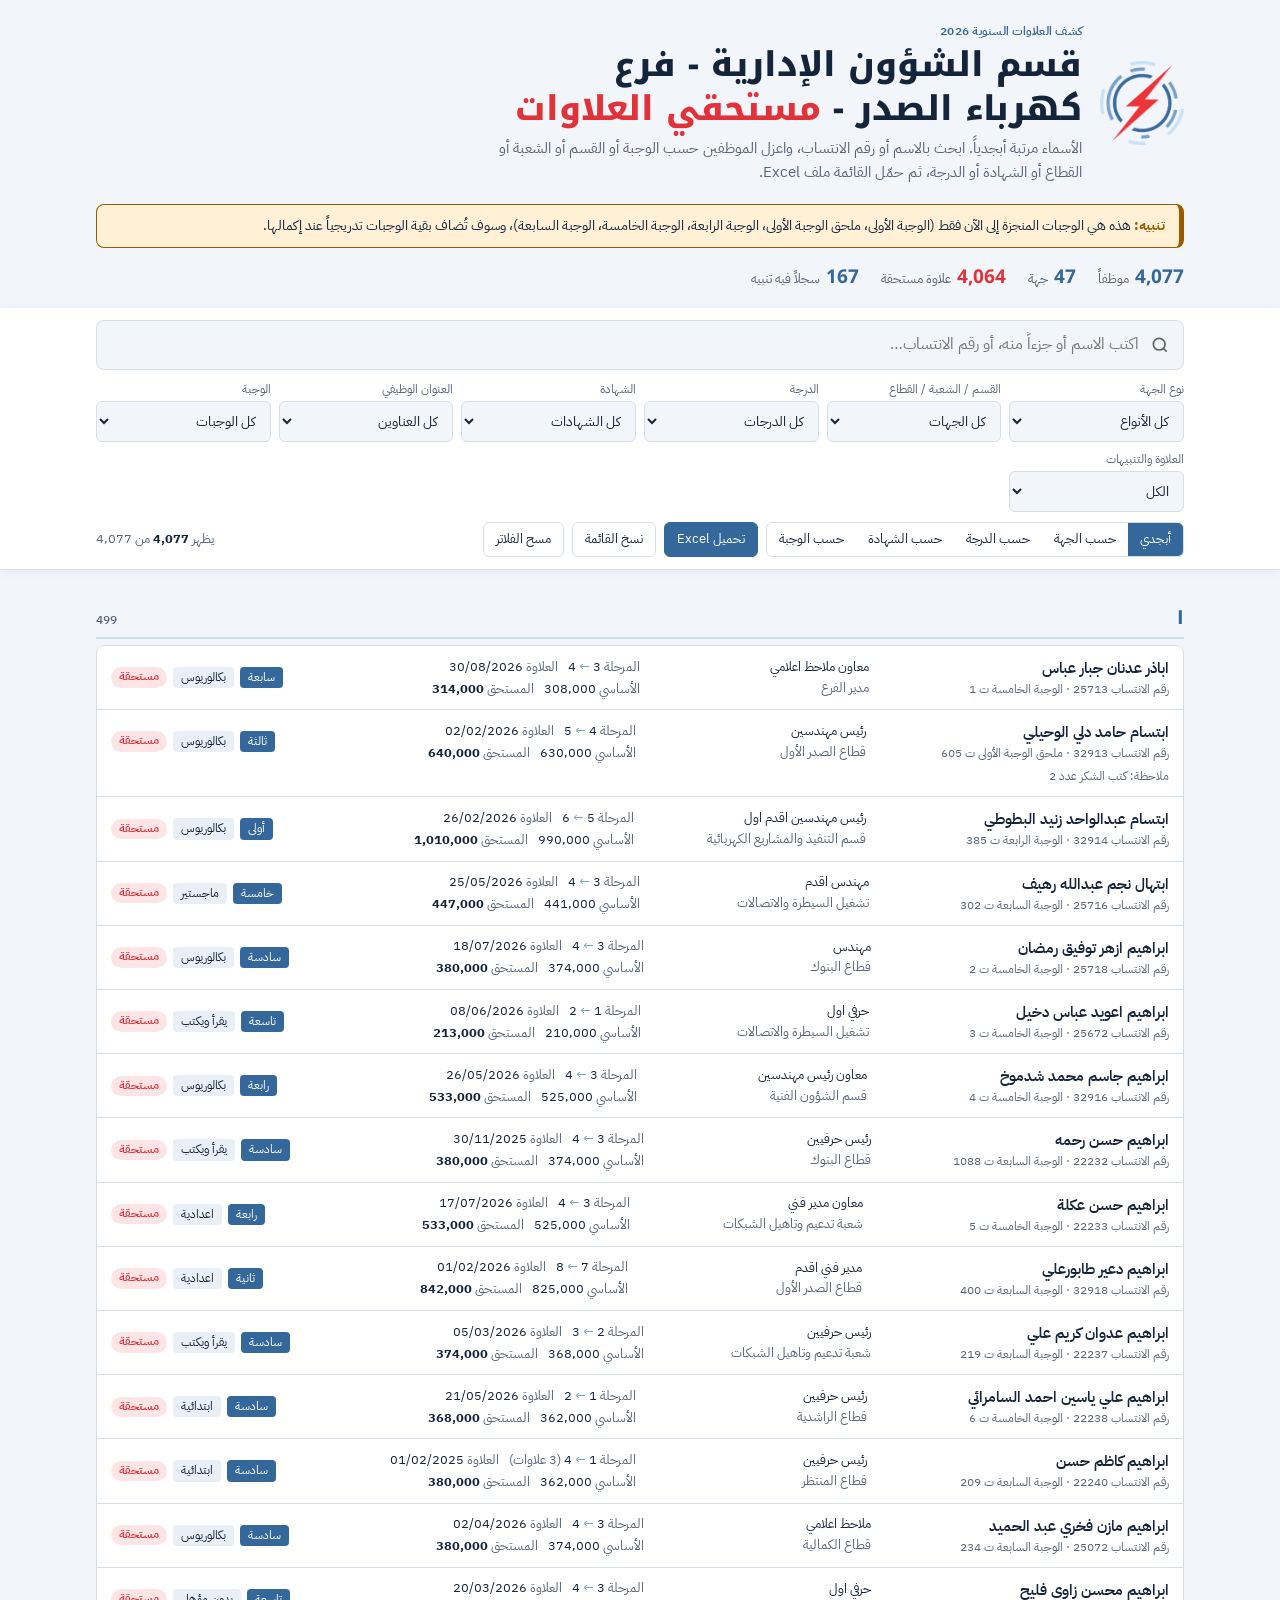
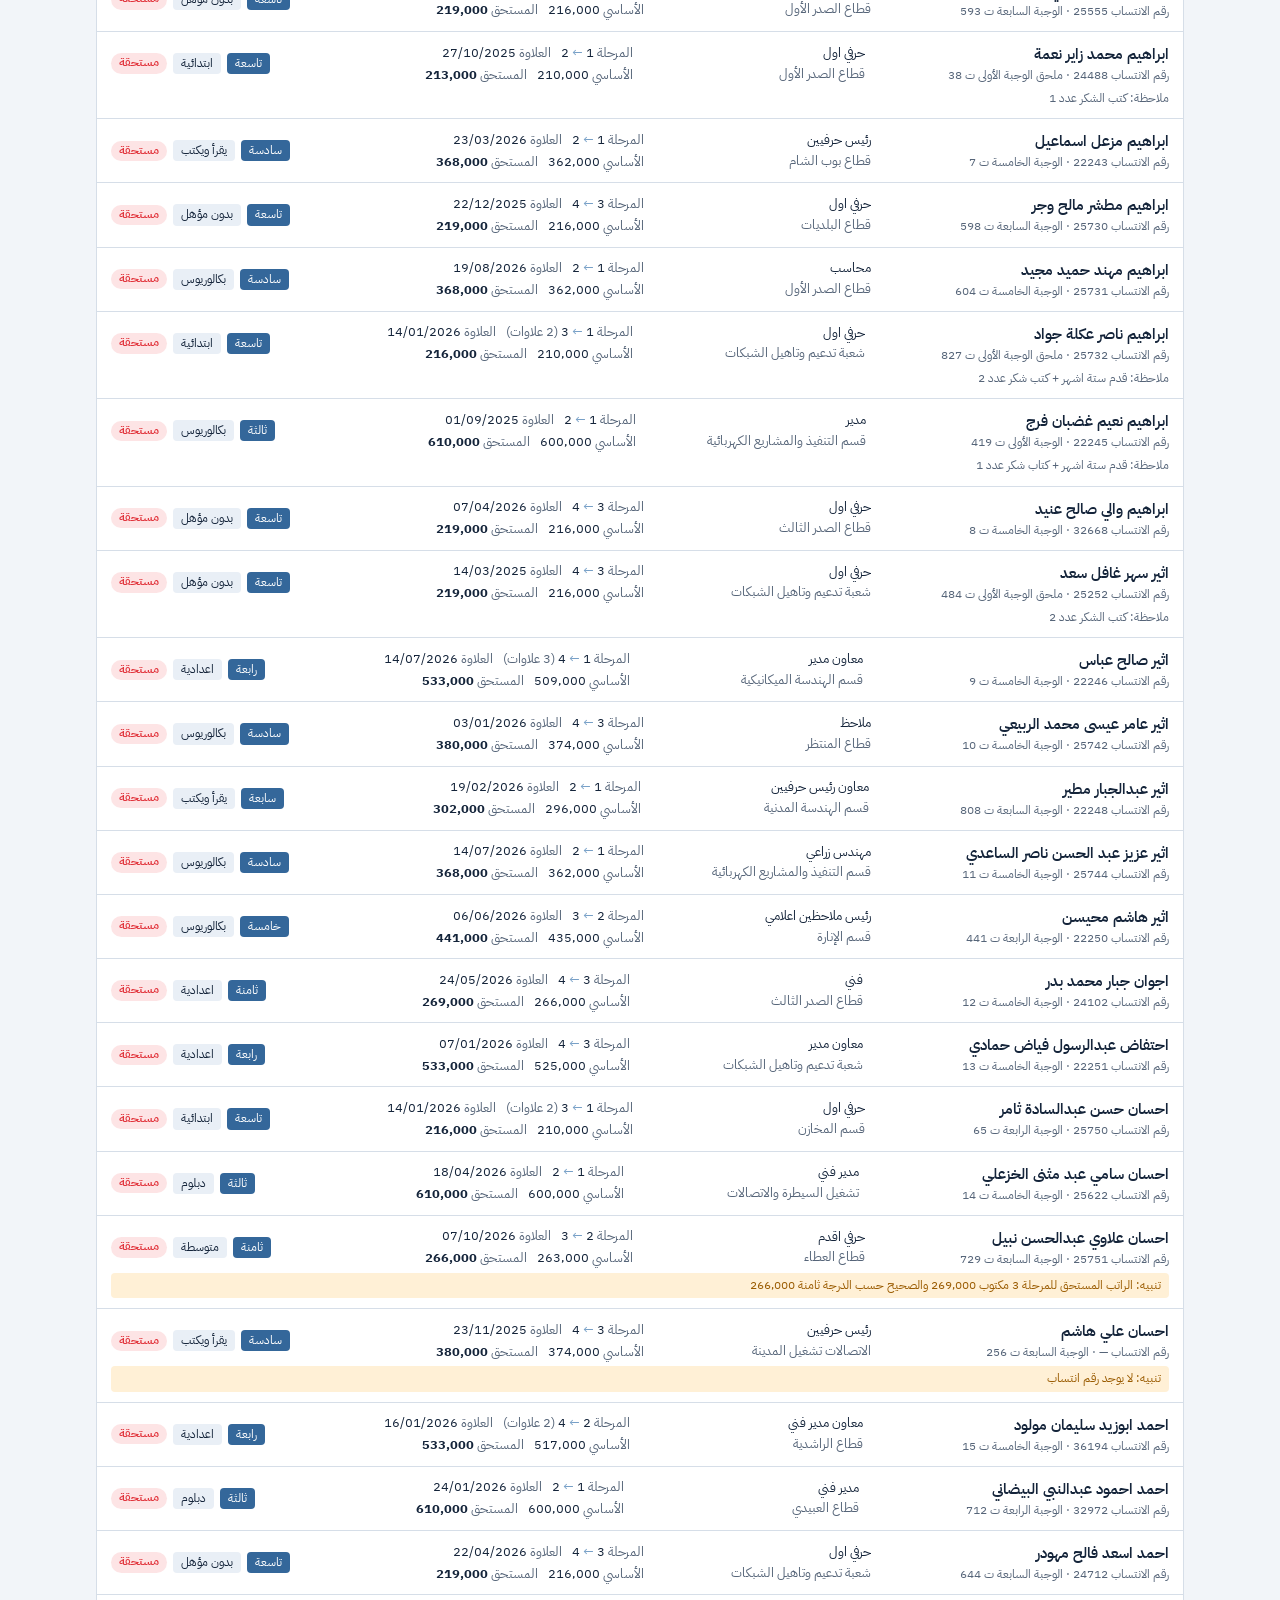
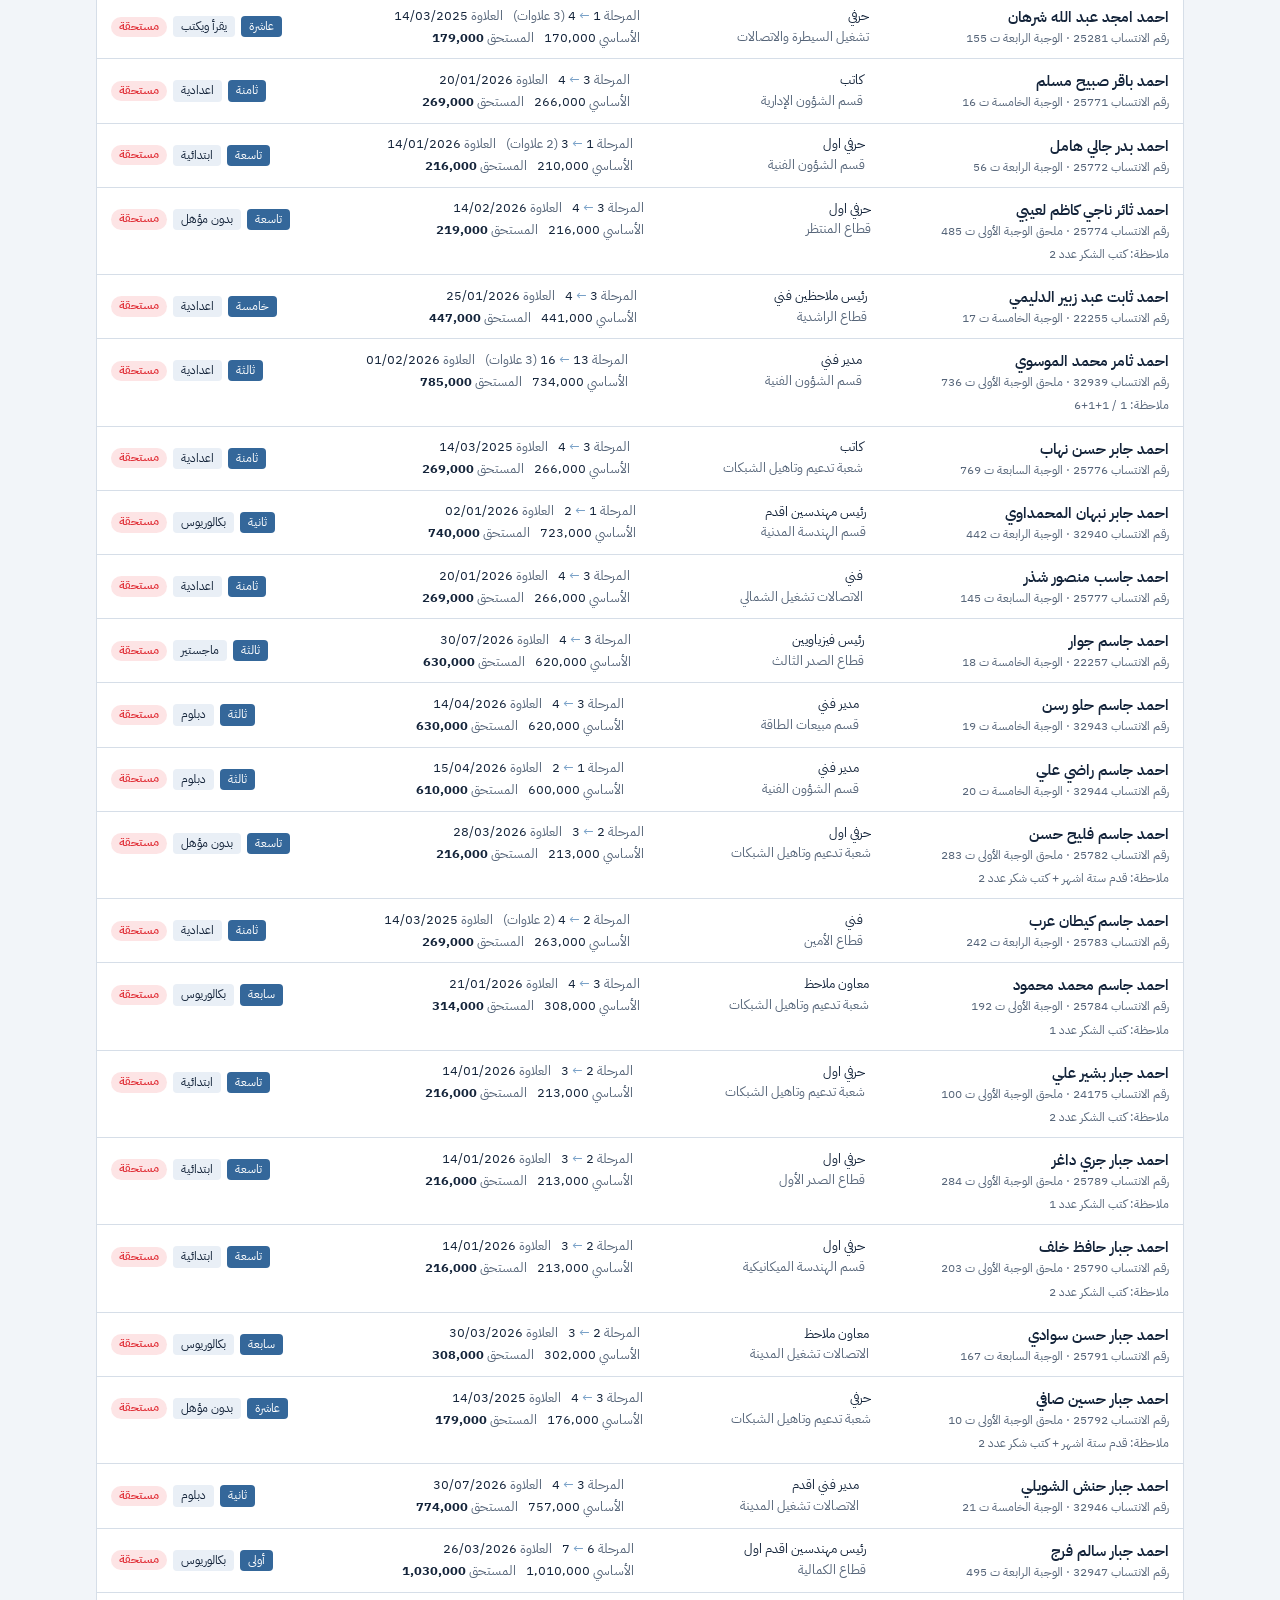
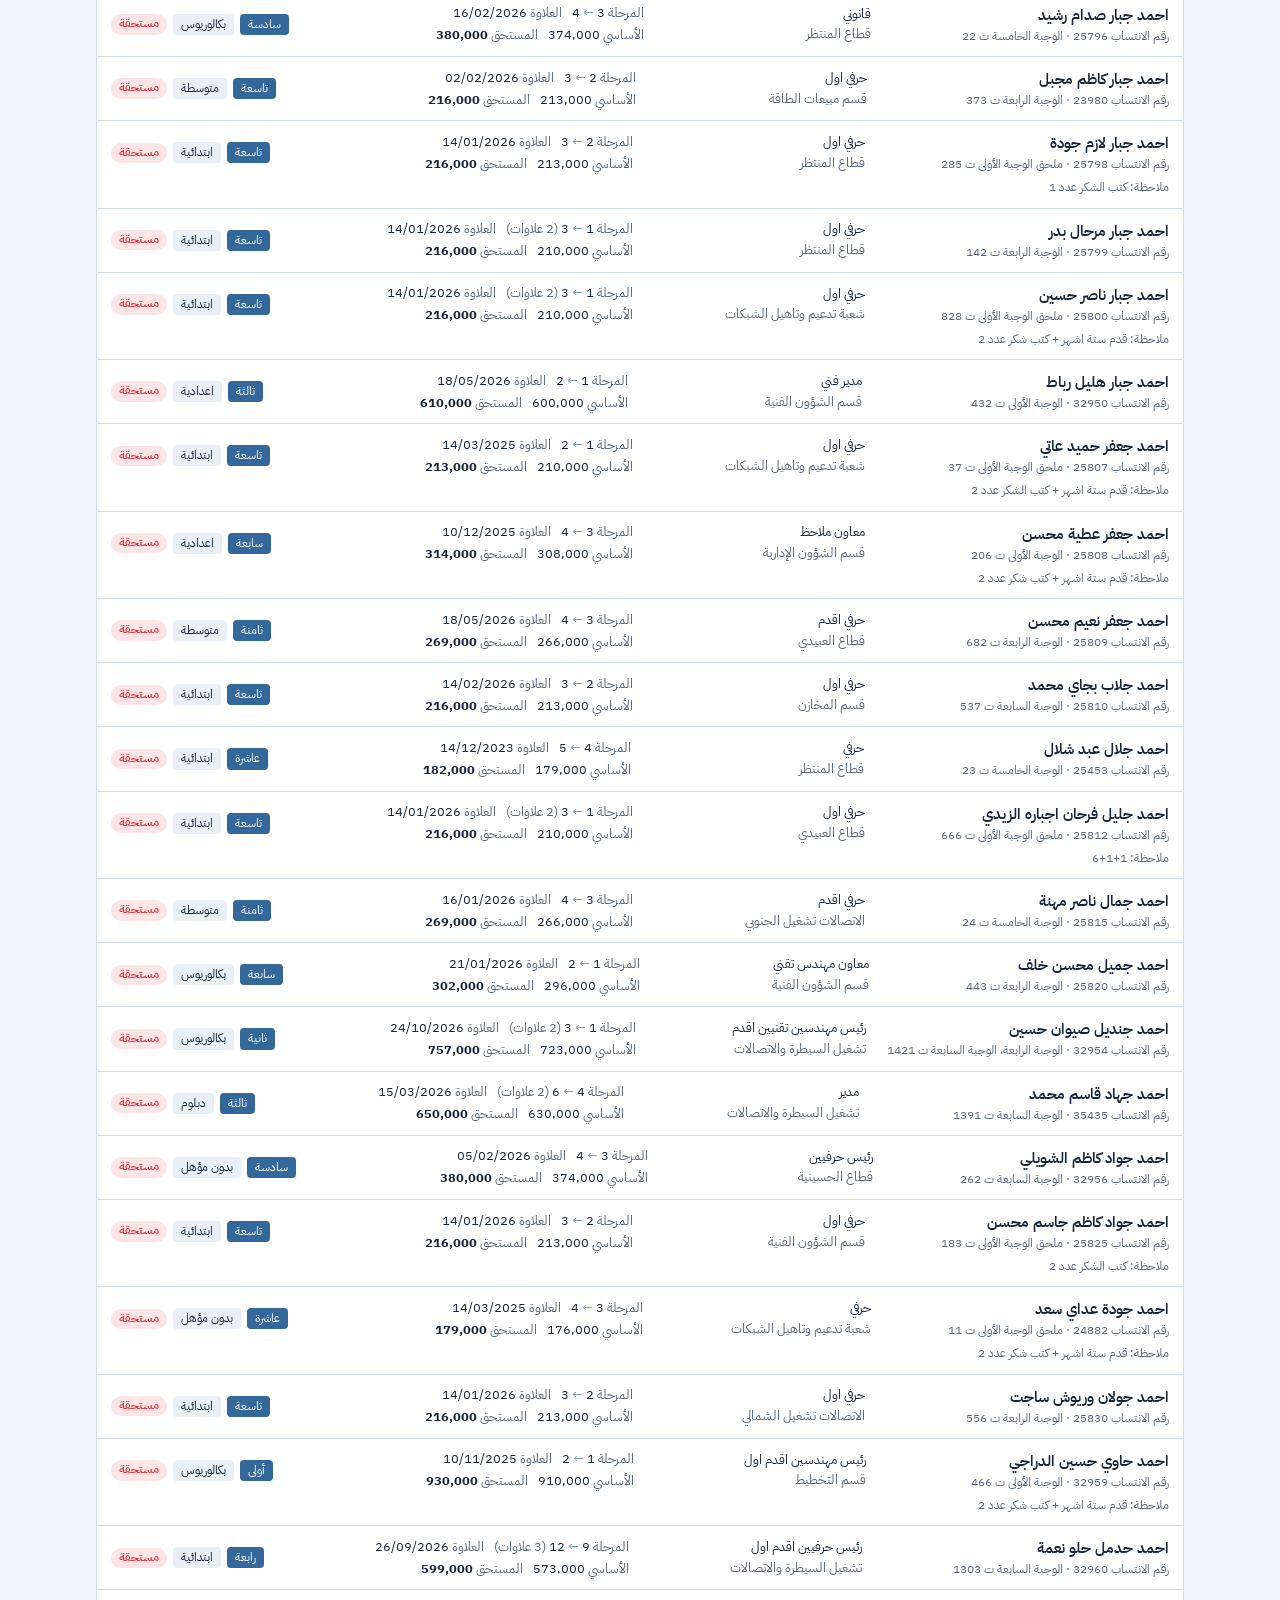
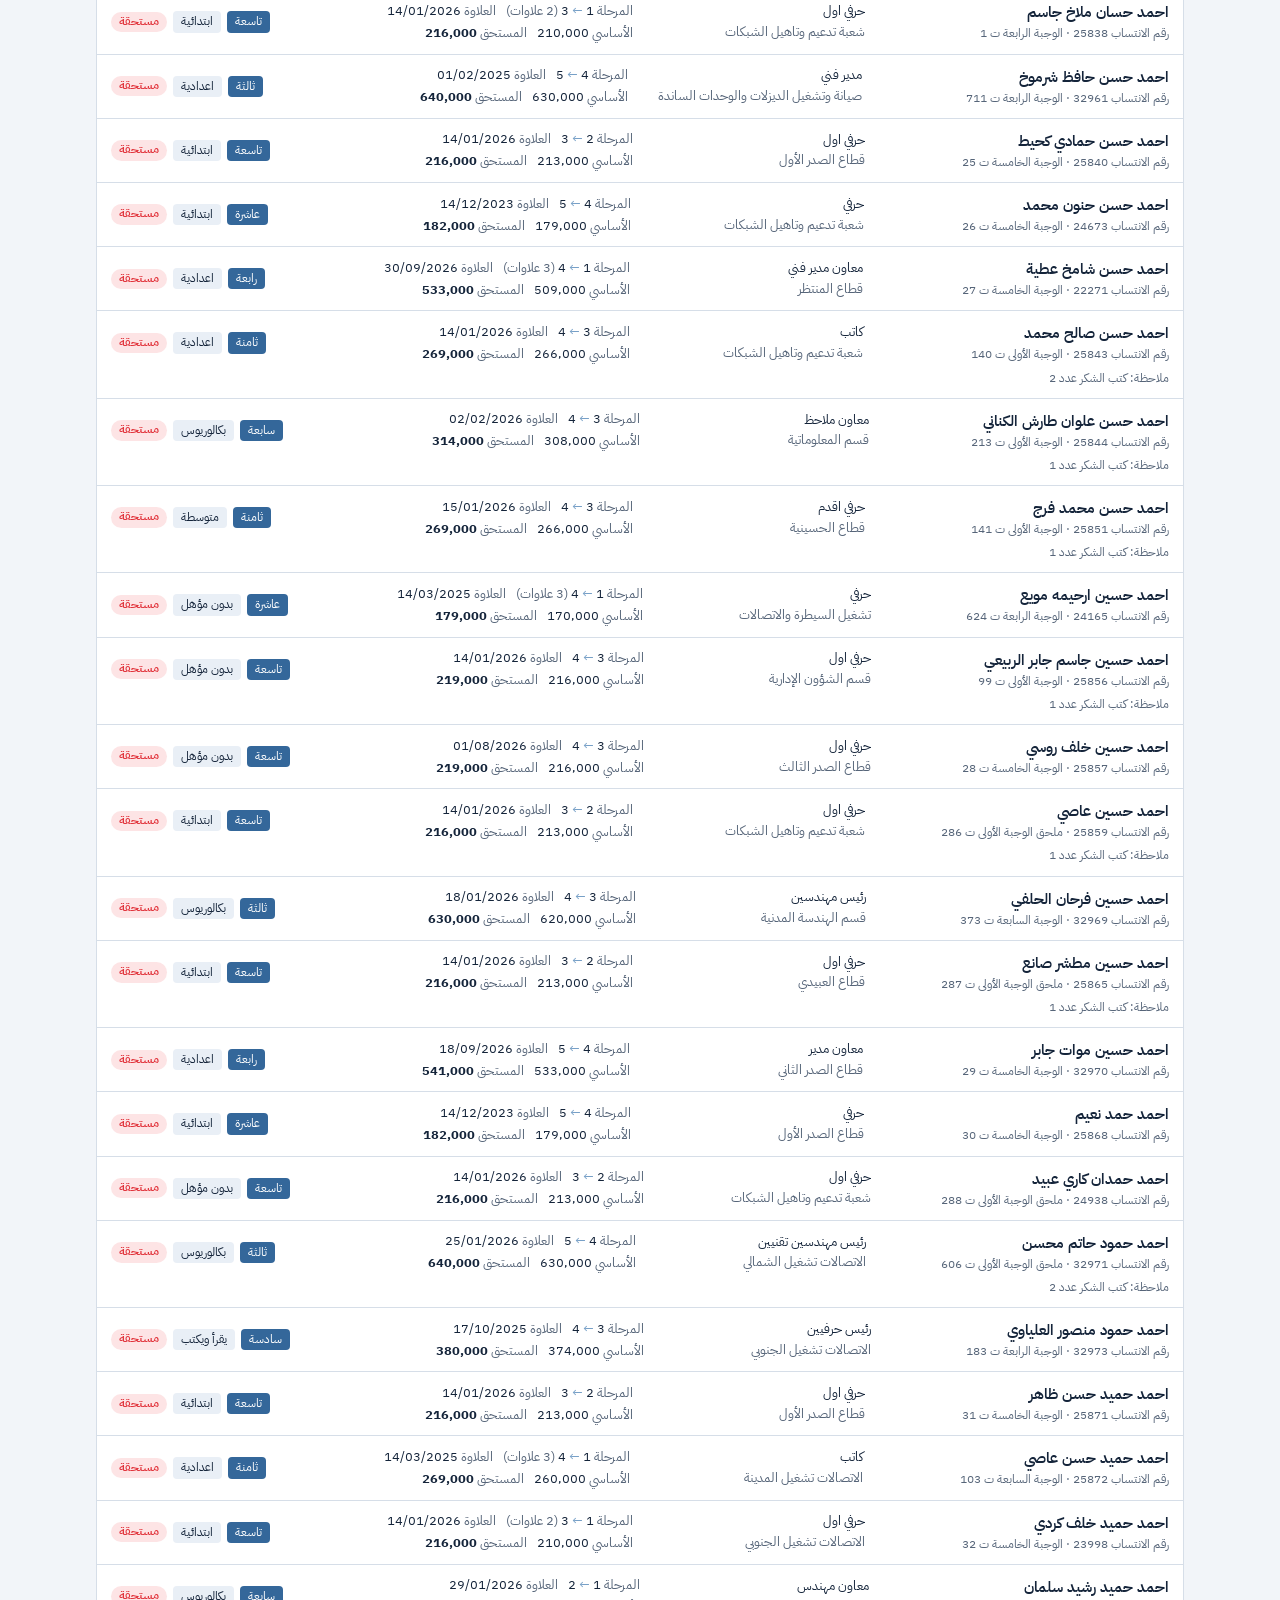
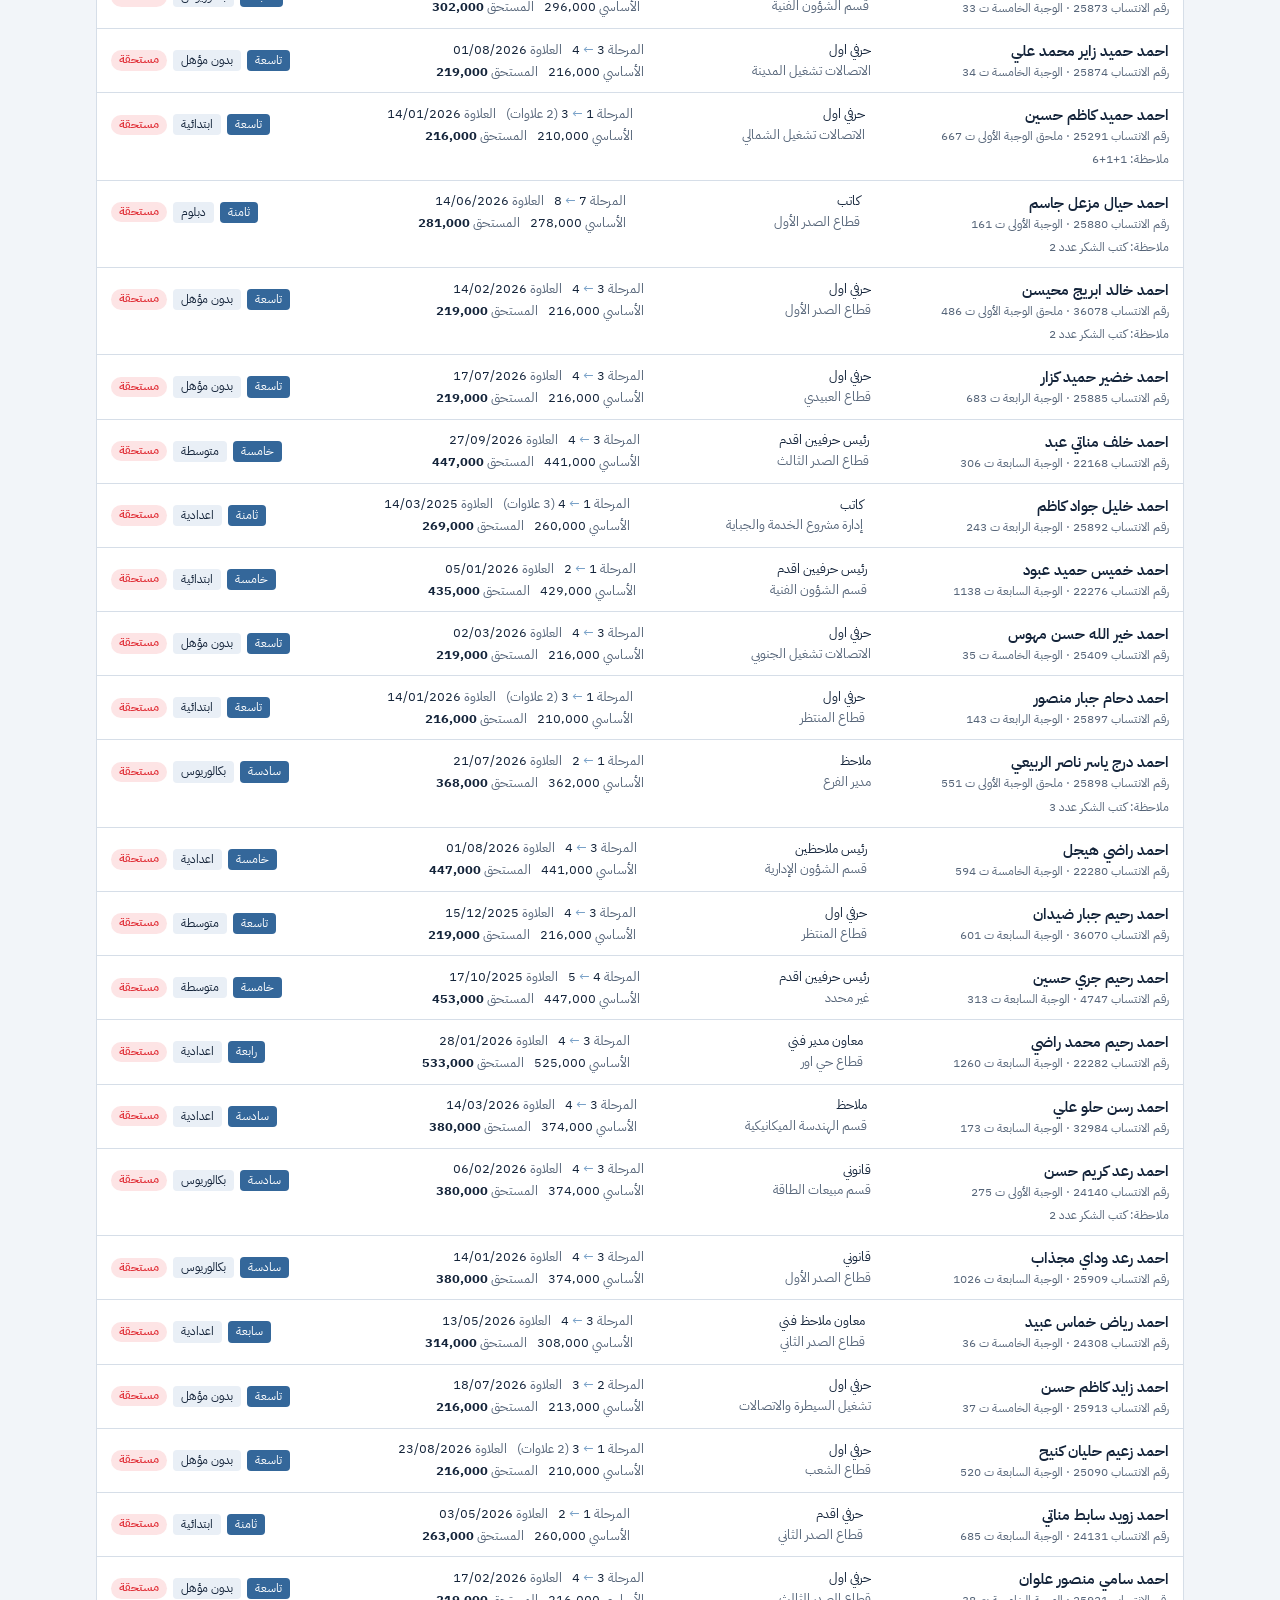
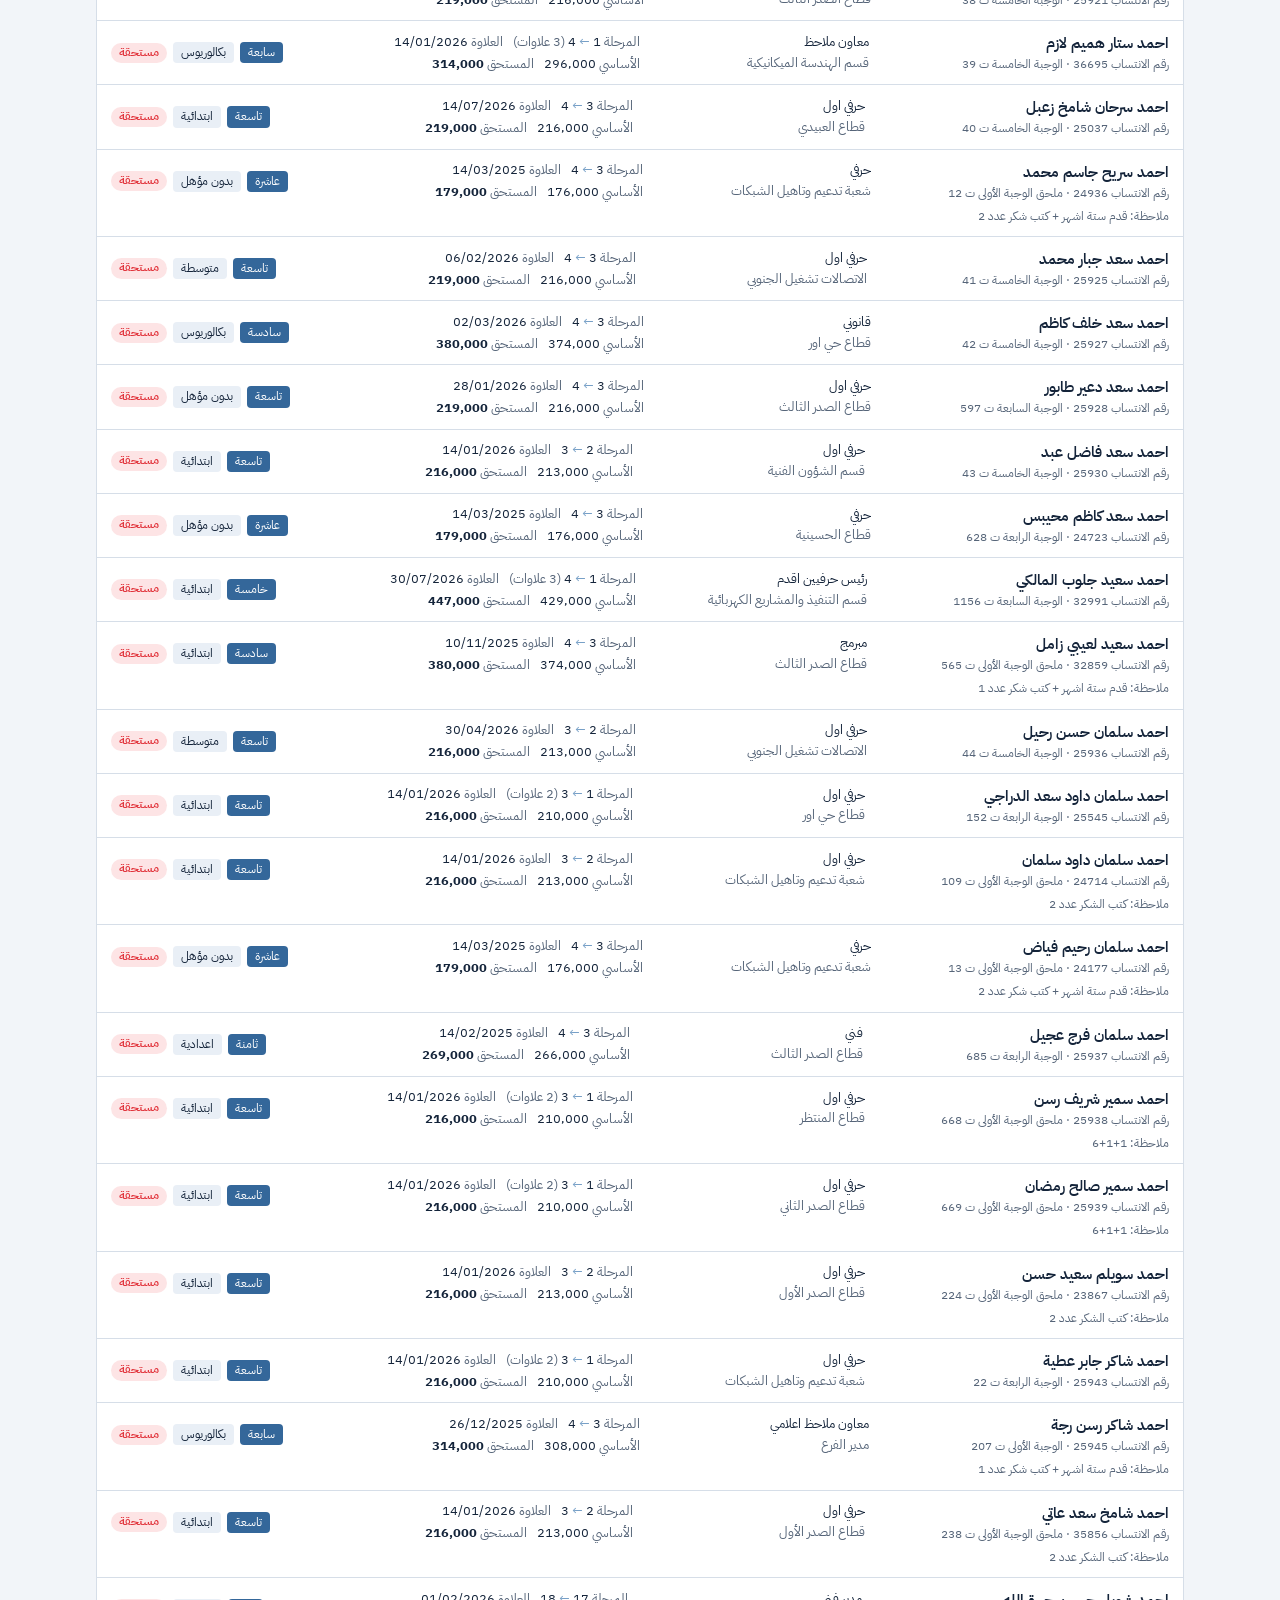
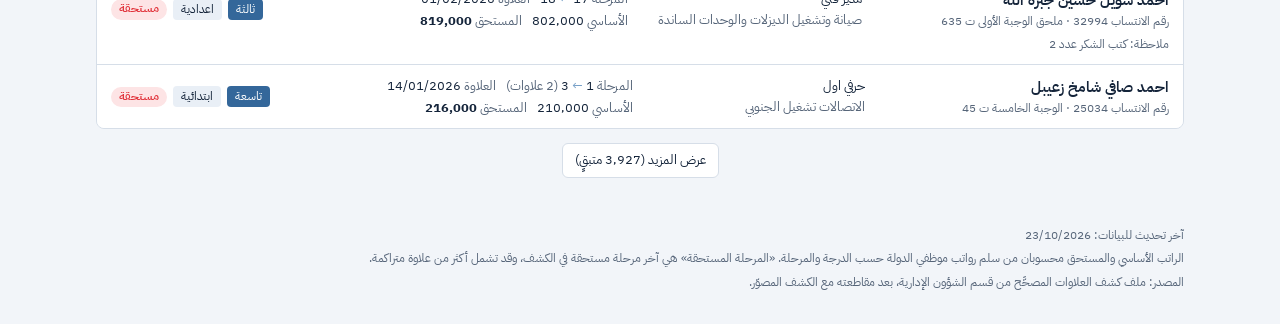
==== commit b169f745: "Merge batches 1, 1-appendix, 4, 5 and 7 into both tools 4140 rows from five batch files deduplicated" ====
--- a/employees/index.html
+++ b/employees/index.html
@@ -6,7 +6,7 @@
 <style>:root{color-scheme:light;padding:env(safe-area-inset-top,0px) 0 env(safe-area-inset-bottom,0px)}body{margin:0;font:14px/1.5 system-ui,sans-serif}img{max-width:100%}[hidden]{display:none!important}</style>
 </head>
 <body>
-<title>دليل موظفي الفرع</title>
+<title>مستحقي العلاوات - فرع كهرباء الصدر</title>
 <meta name="claude:viewport-fit-sides" content="cover">
 <link rel="stylesheet" href="https://fonts.googleapis.com/css2?family=IBM+Plex+Sans+Arabic:wght@400;500;600;700&family=Noto+Kufi+Arabic:wght@600;800&display=swap">
 <style id="app-css">/* Layout: logo masthead, sticky filter bar, one column of employee cards (alphabetical or grouped) */
@@ -65,6 +65,8 @@
 .actions{display:flex;gap:8px;flex-wrap:wrap;align-items:center}
 .msg{font-size:13px;color:var(--muted)}
 
+.notice{margin-top:14px;background:var(--warn-soft);color:var(--ink);border:1px solid var(--warn);border-inline-start:5px solid var(--warn);border-radius:8px;padding:10px 14px;font-size:14px}
+.notice b{color:var(--warn)}
 .editbar{background:var(--bolt-soft);border:1px solid var(--bolt);border-radius:8px;padding:10px 12px;display:flex;flex-wrap:wrap;gap:8px;align-items:center;justify-content:space-between;margin-top:14px}
 .editbar p{margin:0;font-size:13px}
 
@@ -125,10 +127,12 @@
 @media (prefers-reduced-motion:reduce){*{transition:none!important}}
 </style>
 <div id="app"></div>
-<script id="emp-data" type="application/json">{"meta":{"updated":"20/10/2026","source":"ملف Excel المصحح"},"rows":[[1,"25417","حسين محمد راضي كعيد","الاتصالات تشغيل المدينة","حرفي","عاشرة",1,4,"بدون مؤهل","14/03/2025","",""],[2,"27711","حيدر كاظم عليوي حميد","قطاع الصدر الأول","حرفي","عاشرة",1,4,"بدون مؤهل","14/03/2025","",""],[3,"24312","علي محمد راضي جلاب","قسم الهندسة الميكانيكية","حرفي","عاشرة",1,4,"بدون مؤهل","14/03/2025","",""],[4,"31424","محمد مطر علوان جثير","قطاع الصدر الثالث","حرفي","عاشرة",2,4,"بدون مؤهل","14/03/2025","",""],[5,"32094","مهند علي حسين كاظم","قطاع الصدر الأول","حرفي","عاشرة",2,4,"بدون مؤهل","14/03/2025","",""],[6,"32798","صلاح عارف مهدي هزيز","قطاع الأمين","حرفي","عاشرة",2,4,"بدون مؤهل","14/03/2025","",""],[7,"28480","سعد حسين شلش","قسم التنفيذ والمشاريع الكهربائية","حرفي","عاشرة",3,4,"بدون مؤهل","14/03/2025","",""],[8,"25557","حسين حسن عاشور","تنفيذ المشاريع","حرفي","عاشرة",3,4,"بدون مؤهل","14/03/2025","",""],[9,"","حسين محسن كاظم جاسم","قسم الهندسة الميكانيكية","حرفي","عاشرة",3,4,"بدون مؤهل","14/03/2025","",""],[10,"","حيدر سعد شامخ عبود","شعبة تدعيم وتاهيل الشبكات","حرفي","عاشرة",3,4,"بدون مؤهل","14/03/2025","",""],[11,"","حيدر غازي فيصل مشحوت","قطاع بوب الشام","حرفي","عاشرة",3,4,"بدون مؤهل","14/03/2025","",""],[12,"26284","اسعد كريم شعيع","شعبة تدعيم وتاهيل الشبكات","حرفي","عاشرة",3,4,"بدون مؤهل","14/03/2025","",""],[13,"","احمد يوسف عاصي","قسم مبيعات الطاقة","حرفي","عاشرة",4,5,"ابتدائية","14/12/2023","",""],[14,"","خضر محمد يصغ","قطاع المنتظر","حرفي","عاشرة",4,5,"ابتدائية","14/12/2023","",""],[15,"","محمد طه محسن اسماعيل","قطاع الصدر الأول","حرفي","عاشرة",4,5,"ابتدائية","14/12/2023","",""],[16,"","علي الكرار محمد هاشم عيال","قطاع الحسينية","حرفي","عاشرة",4,5,"ابتدائية","14/12/2023","",""],[17,"22505","حسين علي حسين محمود","قطاع البنوك","رئيس حرفيين اقدم","خامسة",1,5,"متوسطة","19/06/2026","",""],[18,"35352","ياسر مصطاف جاسم حديد","الاتصالات تشغيل الجنوبي","مدير فني","ثالثة",3,4,"اعدادية","24/10/2026","",""],[19,"32784","هشام باسم هاشم جبينه","قسم التنفيذ والمشاريع الكهربائية","حرفي اول","تاسعة",1,3,"ابتدائية","14/01/2026","",""],[20,"30554","كرار حسن هادي عبد الحسن","قسم التنفيذ والمشاريع الكهربائية","حرفي اول","تاسعة",1,3,"ابتدائية","14/01/2026","",""],[21,"25451","حسين علي زهر عبد","قسم التنفيذ والمشاريع الكهربائية","حرفي اول","تاسعة",1,3,"ابتدائية","14/01/2026","",""],[22,"27025","حسين جمعة عنيد","قسم التنفيذ والمشاريع الكهربائية","حرفي اول","تاسعة",1,3,"ابتدائية","14/01/2026","",""],[23,"28797","صلاح عبد الهادي صالح","قطاع المنتظر","حرفي اول","تاسعة",1,3,"ابتدائية","14/01/2026","",""],[24,"29061","عباس نعيم ساجت فضيل","قطاع المنتظر","حرفي اول","تاسعة",1,3,"ابتدائية","14/01/2026","",""],[25,"31874","مصطفى محمد حسن مزعل الزيرجاوي","قسم الشؤون الإدارية","ملاحظ","سادسة",3,4,"بكالوريوس","09/10/2026","",""],[26,"28409","سجاد محمد كاظم كريم","قطاع الصدر الثاني","حرفي اول","تاسعة",1,3,"ابتدائية","14/01/2026","",""],[27,"32862","ضرغام اياد عيسى ياسين","قسم التنفيذ والمشاريع الكهربائية","حرفي اول","تاسعة",1,3,"ابتدائية","14/01/2026","",""],[28,"29303","علاء كاظم جباري موسى","قسم التنفيذ والمشاريع الكهربائية","حرفي اول","تاسعة",1,3,"ابتدائية","14/01/2026","",""],[29,"29831","علي عبد الحميد كاظم","قسم التنفيذ والمشاريع الكهربائية","حرفي اول","تاسعة",1,3,"ابتدائية","14/01/2026","",""],[30,"23773","سجاد عطية مدلول حمود","تشغيل السيطرة والاتصالات","حرفي اول","تاسعة",1,3,"ابتدائية","14/01/2026","",""],[31,"30437","قاسم خالد سلمان فرحان","قسم التنفيذ والمشاريع الكهربائية","حرفي اول","تاسعة",1,3,"ابتدائية","14/01/2026","",""],[32,"23797","مسلم عبد الحسن سلامة عيسى","شعبة تدعيم وتاهيل الشبكات","حرفي اول","تاسعة",1,3,"ابتدائية","14/01/2026","",""],[33,"28345","سجاد عبدالحسين مطير خنياب","الاتصالات تشغيل الشمالي","حرفي اول","تاسعة",1,3,"ابتدائية","14/01/2026","",""],[34,"36675","يحيى عبدالحسين خلف لامي","قطاع الصدر الثالث","حرفي اول","تاسعة",1,3,"ابتدائية","14/01/2026","",""],[35,"27860","ذوالفقار حسن حبيتر حميدي","قسم الهندسة الميكانيكية","حرفي اول","تاسعة",1,3,"ابتدائية","14/01/2026","",""],[36,"31517","مرتضى رحمن حسين مطير","قسم المخازن","حرفي اول","تاسعة",1,3,"ابتدائية","14/01/2026","",""],[37,"31920","معتز نادم نوري رشيد","قطاع المنتظر","حرفي اول","تاسعة",1,3,"ابتدائية","14/01/2026","",""],[38,"29132","عبد الله غزوان عباس هلال","قطاع البنوك","حرفي اول","تاسعة",1,3,"ابتدائية","14/01/2026","",""],[39,"32734","صباح ساهي ناصر هميم","قطاع المنتظر","حرفي اول","تاسعة",1,3,"ابتدائية","14/01/2026","",""],[40,"29120","عبد الله سعيد حمزه سفيح","قسم خدمات المواطنين","حرفي اول","تاسعة",1,4,"متوسطة","21/08/2026","",""],[41,"","عبد الله احمد عيسى عبد","قطاع الشعب","حرفي اول","تاسعة",1,4,"متوسطة","21/08/2026","",""],[42,"","سعد قاسم جواد محصر","قطاع الحسينية","حرفي اول","تاسعة",1,3,"ابتدائية","14/01/2026","",""],[43,"","نور الهدى مجيد حميد حبيب","قسم الشؤون الإدارية","حرفي اول","تاسعة",1,4,"ابتدائية","14/08/2026","",""],[44,"","يحيى عباس حسين لفتة","الاتصالات تشغيل الجنوبي","حرفي اول","تاسعة",1,3,"ابتدائية","14/01/2026","",""],[45,"","ياسمين صلاح خليل","قطاع البنوك","حرفي اول","تاسعة",1,4,"ابتدائية","14/08/2026","",""],[46,"","محمد تقي عبد الامير صحن","قسم التنفيذ والمشاريع الكهربائية","حرفي اول","تاسعة",1,2,"ابتدائية","14/03/2025","",""],[47,"30171","عماد غازي عجيل مجمان","قطاع الصدر الأول","حرفي اول","تاسعة",1,3,"ابتدائية","14/01/2026","",""],[48,"29461","علي حسن علي لفتة","قطاع الصدر الأول","حرفي اول","تاسعة",1,3,"ابتدائية","14/01/2026","",""],[49,"24462","حيدر عبد الحسن حسين موات","قطاع الصدر الأول","حرفي اول","تاسعة",1,3,"ابتدائية","14/01/2026","",""],[50,"24156","سجاد جاسم محسن كشيش","قطاع الصدر الأول","حرفي اول","تاسعة",1,3,"ابتدائية","14/01/2026","",""],[51,"26033","احمد عبد جليب جبر","قطاع الصدر الأول","حرفي اول","تاسعة",1,3,"ابتدائية","14/01/2026","",""],[52,"30421","فيصل عماد علي حميد","قطاع البلديات","حرفي اول","تاسعة",1,3,"ابتدائية","14/01/2026","",""],[53,"31194","محمد عبد الحسين خلف لامي","قسم مبيعات الطاقة","حرفي اول","تاسعة",1,3,"ابتدائية","14/01/2026","",""],[54,"29433","علي جواد كاظم جعفر","قسم الهندسة الميكانيكية","حرفي اول","تاسعة",1,3,"ابتدائية","14/01/2026","",""],[55,"29297","علاء عزيز شمخي","الاتصالات تشغيل الشمالي","حرفي اول","تاسعة",1,3,"ابتدائية","14/01/2026","",""],[56,"25358","حمزه جبار عبدلله ياسين مسعود","قطاع البنوك","حرفي اول","تاسعة",1,3,"ابتدائية","14/01/2026","",""],[57,"29311","علاء محسن عويز","قطاع الأمين","حرفي اول","تاسعة",1,3,"ابتدائية","14/01/2026","",""],[58,"28645","شبير حامد حسن نجم","الاتصالات تشغيل الجنوبي","حرفي اول","تاسعة",1,3,"ابتدائية","14/01/2026","",""],[59,"27279","حسين فرحان جنيو رشيد","قطاع البلديات","حرفي اول","تاسعة",1,3,"ابتدائية","14/01/2026","",""],[60,"31916","مظهر وادي هيس صالح","قطاع البنوك","حرفي اول","تاسعة",1,3,"ابتدائية","14/01/2026","",""],[61,"28866","طالب قاسم مهدي طربال","قطاع الصدر الثالث","حرفي اول","تاسعة",1,3,"ابتدائية","14/01/2026","",""],[62,"23822","المهدي سلمان حافظ صالح","قسم التنفيذ والمشاريع الكهربائية","حرفي اول","تاسعة",2,3,"ابتدائية","14/01/2026","",""],[63,"28951","عباس خضير لعيبي فليح","قطاع الصدر الثالث","حرفي اول","تاسعة",2,3,"ابتدائية","14/01/2026","",""],[64,"32525","وليد حسون خلف هذال","قطاع الصدر الثالث","حرفي اول","تاسعة",2,3,"ابتدائية","14/01/2026","",""],[65,"29019","عباس فاضل رحيم خليفة","الاتصالات تشغيل الجنوبي","حرفي اول","تاسعة",2,3,"ابتدائية","14/01/2026","",""],[66,"24008","محمد صادق خالد حسين نعمة","قسم التنفيذ والمشاريع الكهربائية","حرفي اول","تاسعة",2,3,"ابتدائية","14/01/2026","",""],[67,"26609","بهاء سعد حسن مفتن","قسم التنفيذ والمشاريع الكهربائية","حرفي اول","تاسعة",2,3,"ابتدائية","14/01/2026","",""],[68,"24566","خالد موسى سيد جاري","قسم التنفيذ والمشاريع الكهربائية","حرفي اول","تاسعة",2,3,"ابتدائية","14/01/2026","",""],[69,"28352","سجاد عبد الكريم حسان نمر","قطاع البنوك","حرفي اول","تاسعة",2,4,"متوسطة","13/01/2026","",""],[70,"31836","مصطفى قاسم شندي وادي","الاتصالات تشغيل الجنوبي","حرفي اول","تاسعة",2,3,"بدون مؤهل","11/02/2026","",""],[71,"24521","انور رحيم علي مكطوف","شعبة تدعيم وتاهيل الشبكات","حرفي اول","تاسعة",2,4,"متوسطة","14/02/2025","",""],[72,"32212","ناصر محمد حسن","قسم التنفيذ والمشاريع الكهربائية","حرفي اول","تاسعة",2,4,"متوسطة","14/03/2025","",""],[73,"24532","محمد سعد خلف سلمان","قطاع الصدر الثالث","حرفي اول","تاسعة",2,3,"بدون مؤهل","29/09/2026","",""],[74,"","هديل علي حسين حسون حسيني","قطاع الأمين","حرفي اول","تاسعة",2,4,"ابتدائية","14/09/2026","",""],[75,"26777","حازم خزعل محسن منين","قطاع الأمين","حرفي اول","ثامنة",1,2,"ابتدائية","28/01/2026","","العنوان «حرفي اول» يقابل الدرجة التاسعة، والملف يذكر الدرجة الثامنة وراتبها 260000؛ راجع العنوان أو الدرجة"],[76,"28382","سجاد كاظم محمد مهودر","قطاع الصدر الأول","حرفي اول","تاسعة",2,3,"ابتدائية","14/02/2026","",""],[77,"25230","كرار طه رشيد كريم","الاتصالات تشغيل الشمالي","حرفي اول","تاسعة",2,3,"ابتدائية","14/01/2026","",""],[78,"30664","كرار كامل عبد الزهرة عجيل","قطاع الصدر الأول","حرفي اول","تاسعة",2,3,"ابتدائية","14/02/2026","",""],[79,"32228","نبيل حنون داغر غضيب","قطاع الحسينية","حرفي اول","تاسعة",2,3,"ابتدائية","14/02/2026","",""],[80,"31338","محمد قاسم حسن فزع","قطاع الحسينية","حرفي اول","تاسعة",2,3,"ابتدائية","14/02/2026","",""],[81,"24945","وائل جاسم نصيف حنيش","شعبة تدعيم وتاهيل الشبكات","حرفي اول","تاسعة",2,3,"ابتدائية","14/02/2026","",""],[82,"26348","امجد حسين حاتم حسن","قسم خدمات المواطنين","حرفي اول","تاسعة",2,3,"ابتدائية","14/02/2026","",""],[83,"31067","محمد رحيم كباشي حبيب","قطاع الحسينية","حرفي اول","تاسعة",2,3,"ابتدائية","14/01/2026","",""],[84,"30104","علي نصيف جاسم نصيف","قطاع الكمالية","حرفي اول","تاسعة",2,3,"ابتدائية","14/01/2026","",""],[85,"26791","حامد وهاب عيسى ثنوان","قطاع البلديات","حرفي اول","تاسعة",2,3,"ابتدائية","14/01/2026","",""],[86,"27614","حيدر عباس فرحان","قسم التنفيذ والمشاريع الكهربائية","حرفي اول","تاسعة",3,4,"بدون مؤهل","20/01/2026","",""],[87,"25219","سلام جابر حواس مشكور","قسم التنفيذ والمشاريع الكهربائية","حرفي اول","تاسعة",3,4,"بدون مؤهل","06/01/2026","",""],[88,"29766","علي طه سيد علوان","قطاع البلديات","حرفي اول","تاسعة",3,4,"متوسطة","01/01/2026","",""],[89,"28577","سيف خالد عطا الله علي","قطاع الشعب","حرفي اول","تاسعة",3,4,"بدون مؤهل","25/02/2026","",""],[90,"28055","زامل كريم ضمد","قطاع المنتظر","حرفي اول","تاسعة",3,4,"بدون مؤهل","17/02/2026","",""],[91,"31383","محمد كريم حسن داود","الاتصالات تشغيل المدينة","حرفي اول","تاسعة",3,4,"ابتدائية","11/02/2026","",""],[92,"30869","محمد احمد نوري فنجان","شعبة تدعيم وتاهيل الشبكات","حرفي اول","تاسعة",3,4,"متوسطة","14/03/2025","",""],[93,"24988","علي حامد قاسم سيد","قسم خدمات المواطنين","حرفي اول","تاسعة",3,4,"متوسطة","14/03/2025","",""],[94,"30480","قيصر فليح حسن هاشم","قطاع الصدر الثالث","حرفي اول","تاسعة",3,4,"بدون مؤهل","08/06/2026","",""],[95,"24325","عباس كريم كعيد كصيب","قطاع حي اور","حرفي اول","تاسعة",3,4,"متوسطة","21/08/2026","",""],[96,"29040","عباس كريم قاسم عبيس","قطاع المنتظر","حرفي اول","تاسعة",1,3,"ابتدائية","14/01/2026","",""],[97,"24665","كاظم جاسب حاجم معيجل","قسم التنفيذ والمشاريع الكهربائية","حرفي اول","تاسعة",3,4,"بدون مؤهل","03/12/2025","",""],[98,"29880","علي عليوي عبد الله عبود","شعبة تدعيم وتاهيل الشبكات","حرفي اول","تاسعة",3,4,"متوسطة","01/12/2025","",""],[99,"","سجاد علي جبار ناجي","قسم الإنارة","حرفي اول","تاسعة",3,4,"متوسطة","14/02/2025","",""],[100,"","علي حمدان شونة عراج","قسم التنفيذ والمشاريع الكهربائية","حرفي اول","تاسعة",3,4,"متوسطة","14/03/2025","",""],[101,"25052","انتصار نجم عبد كريم السروجي","قطاع البنوك","حرفي اول","تاسعة",3,4,"ابتدائية","14/08/2026","",""],[102,"27361","حسين محمد ماضي محمد","قطاع الأمين","كاتب","ثامنة",1,2,"اعدادية","31/09/2026","","تاريخ العلاوة 31/9/2026 غير موجود، فشهر أيلول 30 يوماً"],[103,"25872","احمد حميد حسن عاصي","الاتصالات تشغيل المدينة","كاتب","ثامنة",1,4,"اعدادية","14/03/2025","",""],[104,"30417","فياض محمد حسن سلطان","قسم مبيعات الطاقة","فني","ثامنة",1,2,"اعدادية","30/08/2026","",""],[105,"28666","شهد حامد زكي شوكت","قطاع البنوك","كاتب","ثامنة",1,2,"اعدادية","18/03/2026","",""],[106,"24905","نور جمعة عباس رشك","صيانة وتشغيل الديزلات والوحدات الساندة","كاتب","ثامنة",1,3,"اعدادية","17/01/2026","",""],[107,"37126","نور الدين وسام عباس فلحي","قطاع الصدر الثالث","كاتب","ثامنة",1,3,"اعدادية","26/02/2026","",""],[108,"26707","جعفر احمد كامل جابر","قطاع العطاء","كاتب","ثامنة",1,2,"اعدادية","25/05/2026","",""],[109,"27649","حيدر علي حسين سعد","قسم الشؤون الفنية","حرفي اقدم","ثامنة",1,2,"ابتدائية","22/07/2026","",""],[110,"","صلاح حسن غياض حمدان","قطاع الصدر الأول","كاتب","ثامنة",1,4,"اعدادية","14/03/2025","",""],[111,"","علي جبار جهلول دعيم","قطاع الصدر الأول","كاتب","ثامنة",1,4,"اعدادية","24/06/2026","قدم لمدة 6 اشهر + شكر وتقدير عدد2",""],[112,"","كرار حيدر هاشم عيسى","قسم الشؤون الإدارية","كاتب","ثامنة",1,4,"اعدادية","14/03/2025","",""],[113,"30232","عمر ماجد كاظم محمد","قسم الهندسة الميكانيكية","كاتب","ثامنة",1,3,"اعدادية","31/01/2026","",""],[114,"26781","حازم محمد لطيف ارذاله","قطاع الكمالية","حرفي اقدم","ثامنة",2,3,"ابتدائية","01/10/2026","",""],[115,"30391","فقار محمد خليفة فزع","قطاع المنتظر","فني","ثامنة",2,4,"اعدادية","14/03/2025","",""],[116,"30511","كاظم كريم حسن فرهود","قطاع الصدر الأول","حرفي اقدم","ثامنة",2,3,"متوسطة","11/02/2026","",""],[117,"26697","جاسم والي حسن عاتي","قسم خدمات المواطنين","فني","ثامنة",2,4,"اعدادية","14/03/2025","",""],[118,"27607","حيدر عامر حسين حسن","شعبة تدعيم وتاهيل الشبكات","حرفي اقدم","ثامنة",2,3,"متوسطة","08/07/2026","",""],[119,"","علي فريح حسن خريبط","الفنية محطات الشمالي","كاتب","ثامنة",2,4,"اعدادية","14/03/2025","",""],[120,"","منير جاسب عيدان عليوي","قطاع البلديات","كاتب","ثامنة",2,4,"اعدادية","14/03/2025","",""],[121,"","وليد عباس بشت طلال","قطاع الأمين","كاتب","ثامنة",2,4,"اعدادية","14/03/2025","",""],[122,"","منتظر عبود سعيد مصاول","قطاع الكمالية","كاتب","ثامنة",2,4,"اعدادية","14/03/2025","",""],[123,"29909","علي فاضل محمد علي الساعدي","قسم الهندسة الميكانيكية","كاتب","ثامنة",2,4,"اعدادية","19/02/2026","شكر وتقدير عدد 2",""],[124,"32643","يونس عباس عنيد نصيري","قسم التنفيذ والمشاريع الكهربائية","حرفي اقدم","ثامنة",3,4,"متوسطة","10/01/2026","",""],[125,"29689","علي سمير مطشر هادي","قطاع البلديات","حرفي اقدم","ثامنة",3,4,"متوسطة","19/01/2026","",""],[126,"26044","احمد علاء عبدالله شويل","قطاع الصدر الأول","حرفي اقدم","ثامنة",3,4,"متوسطة","08/01/2026","",""],[127,"24740","كرار كريم رشم درجال","قسم التنفيذ والمشاريع الكهربائية","حرفي اقدم","ثامنة",3,4,"متوسطة","26/02/2026","",""],[128,"24041","حسين علي والي خليفة","قسم المخازن","كاتب","ثامنة",3,4,"اعدادية","01/02/2026","",""],[129,"24317","مصطفى كريم عبد الامير محمود","قطاع الأمين","حرفي اقدم","ثامنة",3,4,"متوسطة","19/02/2026","",""],[130,"32551","ياسر خالد عبد الحسين شويل","قسم الشؤون الفنية","حرفي اقدم","ثامنة",3,4,"متوسطة","10/02/2026","",""],[131,"32226","نبيل جبار سلمان فرحان","قطاع المنتظر","حرفي اقدم","ثامنة",3,4,"متوسطة","07/02/2026","",""],[132,"29223","عقيل راضي عبد الحسن سلامة","قطاع المنتظر","حرفي اقدم","ثامنة",3,4,"متوسطة","15/03/2026","",""],[133,"26792","حامد يونس عيسى هاشم","قسم خدمات المواطنين","كاتب","ثامنة",3,4,"اعدادية","14/03/2025","",""],[134,"24364","مهدي صلاح عربي عبد","الاتصالات تشغيل الشمالي","حرفي اقدم","ثامنة",3,4,"متوسطة","06/04/2026","",""],[135,"29165","عبير عبد الرزاق علي حمدي","قسم مبيعات الطاقة","حرفي اقدم","ثامنة",3,4,"متوسطة","19/06/2026","",""],[136,"","هالة محمود قاسم الغراوي","قطاع الأمين","حرفي اقدم","ثامنة",3,4,"يقرأ ويكتب","27/03/2025","",""],[137,"","وسام عصام ابراهيم","قطاع الأمين","كاتب","ثامنة",3,4,"اعدادية","14/03/2025","",""],[138,"","علي جواد دويج فارس","شعبة تدعيم وتاهيل الشبكات","كاتب","ثامنة",3,4,"اعدادية","14/03/2025","",""],[139,"26501","ايهاب عامر غائب صالح","قطاع الحسينية","حرفي اقدم","ثامنة",3,4,"متوسطة","13/02/2026","",""],[140,"27403","حسيني حميد علي سمير","قطاع الصدر الثاني","كاتب","ثامنة",3,4,"اعدادية","01/01/2026","",""],[141,"27478","حيدر ابراهيم كاظم عبد الله","قطاع الصدر الثاني","فني","ثامنة",3,4,"اعدادية","20/01/2026","",""],[142,"29482","علي حسين خالد لفتة","قطاع الحسينية","فني","ثامنة",3,4,"اعدادية","01/01/2026","",""],[143,"29887","علي عودة خلف","قطاع الصدر الثاني","كاتب","ثامنة",3,4,"اعدادية","01/01/2026","",""],[144,"24976","مهيمن فياض سالم حنون","قطاع الأمين","كاتب","ثامنة",3,4,"اعدادية","01/01/2026","",""],[145,"25777","احمد جاسب منصور شذر","الاتصالات تشغيل الشمالي","فني","ثامنة",3,4,"اعدادية","20/01/2026","",""],[146,"31452","محمد هادي عبد عطية خمام","قطاع المنتظر","حرفي اقدم","ثامنة",3,4,"متوسطة","30/06/2026","",""],[147,"22503","حسين عبيد كاظم","قسم خدمات المواطنين","معاون رئيس حرفيين","سابعة",1,4,"يقرأ ويكتب","10/07/2022","",""],[148,"22110","امير عصام حامد عبدالحسين","قطاع البلديات","معاون رئيس حرفيين","سابعة",1,4,"ابتدائية","08/01/2025","قدم لمدة 6 اشهر + شكر وتقدير عدد1",""],[149,"27400","حسين ياسر غالي شتيت","قطاع الصدر الأول","معاون ملاحظ","سابعة",1,2,"اعدادية","14/01/2026","",""],[150,"30158","عماد جبار شليود محسن الربيعاوي","قطاع الشعب","معاون مهندس تقني","سابعة",1,2,"بكالوريوس","30/09/2026","",""],[151,"29851","علي عبد الكريم خالد عبود","الاتصالات تشغيل المدينة","معاون محاسب","سابعة",1,2,"بكالوريوس","11/10/2026","",""],[152,"26926","حسن فرحان خداداد كريم","قطاع البنوك","معاون ملاحظ اعلامي","سابعة",1,4,"بكالوريوس","14/03/2025","شكر وتقدير عدد1",""],[153,"29535","علي حمودي عكلة جعفر","قسم خدمات المواطنين","معاون قانوني","سابعة",1,2,"بكالوريوس","04/03/2026","",""],[154,"27850","دعاء كريم كاظم غلام","قسم مبيعات الطاقة","معاون ملاحظ فني","سابعة",1,4,"دبلوم","14/01/2026","قدم لمدة 6 اشهر + شكر وتقدير عدد1",""],[155,"30867","محمد احمد محسن رحمة","قطاع الصدر الأول","معاون ملاحظ","سابعة",1,2,"بكالوريوس","18/04/2026","",""],[156,"31634","مريم هيثم كريم كاظم","قسم التنفيذ والمشاريع الكهربائية","معاون مهندس تقني","سابعة",1,2,"بكالوريوس","29/05/2026","",""],[157,"30042","علي محمد ضاري مجيد","قسم السلامة والفحص الهندسي","معاون مهندس تقني","سابعة",1,2,"بكالوريوس","26/05/2026","",""],[158,"29150","عبد الله مشتاق منصور علوان","قسم خدمات المواطنين","معاون قانوني","سابعة",1,2,"بكالوريوس","26/05/2026","",""],[159,"28305","سجاد سامي حنين حنتوش","قطاع حي اور","معاون قانوني","سابعة",1,2,"بكالوريوس","18/06/2026","",""],[160,"27370","حسين مصطفى حسين","قطاع الصدر الثالث","معاون مهندس تقني","سابعة",1,2,"بكالوريوس","05/08/2026","",""],[161,"","بسام وفي حنش هادي","قطاع الصدر الثاني","معاون ملاحظ اعلامي","سابعة",1,4,"بكالوريوس","14/03/2025","شكر وتقدير عدد1",""],[162,"","سلام علي سعيد محمداوي","قسم التنفيذ والمشاريع الكهربائية","معاون رئيس حرفيين","سابعة",1,4,"يقرأ ويكتب","30/10/2022","",""],[163,"","مصطفى محمد مولى حطاب","قطاع الصدر الثاني","معاون ملاحظ فني","سابعة",1,4,"دبلوم","14/01/2026","قدم لمدة 6 اشهر + شكر وتقدير عدد1",""],[164,"","محمد حسن كامل زامل","قطاع الصدر الأول","معاون ملاحظ","سابعة",1,3,"بكالوريوس","22/02/2026","شكر وتقدير عدد3",""],[165,"","مرتضى هاشم حمود جابر","قسم الشؤون الفنية","معاون رئيس حرفيين","سابعة",1,4,"بدون مؤهل","09/08/2025","قدم لمدة 6 اشهر + شكر وتقدير عدد2",""],[166,"25075","مرتضى محمد محسن حسن","قطاع المنتظر","معاون ملاحظ","سابعة",2,3,"اعدادية","17/01/2026","",""],[167,"25791","احمد جبار حسن سوادي","الاتصالات تشغيل المدينة","معاون ملاحظ","سابعة",2,3,"بكالوريوس","30/03/2026","",""],[168,"27699","حيدر قيس خلف نوار العتابي","قطاع الصدر الثالث","معاون ملاحظ","سابعة",2,3,"اعدادية","02/03/2026","",""],[169,"26617","بيداء عبدالله عياده مجيسر العلياوي","قسم المعلوماتية","معاون ملاحظ","سابعة",2,3,"بكالوريوس","02/10/2026","",""],[170,"29572","علي خلف نعمة لفتة","قسم خدمات المواطنين","معاون قانوني","سابعة",2,4,"بكالوريوس","14/03/2025","",""],[171,"30192","عمار سعدون سكوندي داود الكناني","قطاع البنوك","معاون ملاحظ","سابعة",2,3,"دبلوم","06/01/2026","",""],[172,"29365","علي باقر احمد عبد الله","الاتصالات تشغيل الشمالي","معاون محاسب","سابعة",2,3,"بكالوريوس","09/04/2026","",""],[173,"32984","احمد رسن حلو علي","قسم الهندسة الميكانيكية","ملاحظ","سادسة",3,4,"اعدادية","14/03/2026","",""],[174,"","كرار كامل عبد محسن","قطاع البلديات","معاون ملاحظ","سابعة",2,4,"بكالوريوس","14/05/2025","قدم لمدة 6 اشهر + شكر وتقدير عدد1",""],[175,"","نوى جعفر موسى مسلم","قسم مبيعات الطاقة","معاون بايولوجي","سابعة",2,4,"بكالوريوس","03/06/2025","",""],[176,"24201","حنان عبد الله جودة علي","قطاع المنتظر","معاون ملاحظ","سابعة",3,4,"اعدادية","25/02/2026","",""],[177,"29316","علاء محمد عودة زياوي الدراجي","قسم خدمات المواطنين","معاون ملاحظ","سابعة",3,4,"بكالوريوس","26/02/2026","",""],[178,"24262","مصطفى فاضل عبود فياض","قسم خدمات المواطنين","معاون ملاحظ","سابعة",3,4,"اعدادية","04/03/2026","",""],[179,"26272","اسراء ناجي كاطع عودة","قسم الشؤون الفنية","معاون ملاحظ فني","سابعة",3,4,"اعدادية","14/03/2026","",""],[180,"26073","احمد غالب جاسم عيسى","شعبة تدعيم وتاهيل الشبكات","معاون ملاحظ","سابعة",3,4,"اعدادية","10/03/2026","",""],[181,"24745","ضياء عبد الكريم سلمان هاشم","قطاع المنتظر","معاون ملاحظ","سابعة",3,4,"اعدادية","03/03/2026","",""],[182,"28466","سرى احمد سلمان ياس","قطاع المنتظر","معاون مهندس تقني","سابعة",3,4,"بكالوريوس","26/04/2026","",""],[183,"31479","محمود فيصل كريم ياسر","قطاع المنتظر","معاون ملاحظ فني","سابعة",3,4,"اعدادية","02/04/2026","",""],[184,"34669","فلاح حمود شلش الماجدي","شعبة تدعيم وتاهيل الشبكات","مدير فني","ثالثة",10,11,"اعدادية","01/02/2026","",""],[185,"31350","محمد قاسم محمد احمد حسين","الاتصالات تشغيل الشمالي","معاون مترجم","سابعة",3,4,"بكالوريوس","20/06/2025","",""],[186,"24206","مرتضى حسن رشك غانم","قطاع البنوك","معاون ملاحظ","سابعة",3,4,"اعدادية","07/09/2026","",""],[187,"24063","حسين رحوم مناتي عبيدة","قطاع الصدر الثالث","معاون ملاحظ","سابعة",3,4,"اعدادية","05/09/2026","",""],[188,"29050","عباس مزهر عطية بنيان","قسم خدمات المواطنين","معاون مصحح","سابعة",3,4,"بكالوريوس","26/01/2026","",""],[189,"","احمد نعمة الله علي محسن","قطاع الحسينية","معاون ملاحظ اعلامي","سابعة",3,4,"بكالوريوس","14/03/2025","",""],[190,"","رائد رحيم موسى عبد","قطاع الصدر الثاني","معاون مهندس تقني","سابعة",3,4,"بكالوريوس","01/07/2025","",""],[191,"","حاتم ابراهيم فارس حسين الدليمي","قطاع الراشدية","معاون رئيس حرفيين","سابعة",3,4,"يقرأ ويكتب","25/10/2025","",""],[192,"29936","علي قاسم محيبس حسين","قطاع الحسينية","معاون ملاحظ","سابعة",3,4,"دبلوم","14/02/2026","",""],[193,"24222","علاء حسين علي محمد","قطاع الراشدية","معاون ملاحظ","سابعة",3,4,"بكالوريوس","26/01/2026","",""],[194,"30561","كرار حسين كاظم طاهر","الاتصالات تشغيل المدينة","معاون ملاحظ","سابعة",3,4,"اعدادية","25/01/2026","",""],[195,"27633","حيدر عبدالله عليوي حربي","شعبة تدعيم وتاهيل الشبكات","معاون ملاحظ","سابعة",3,4,"بكالوريوس","01/01/2026","",""],[196,"24431","سجى جاسم محمد لعيبي","قطاع الصدر الأول","معاون باحث","سابعة",3,4,"بكالوريوس","28/01/2026","",""],[197,"24921","حسين احمد عباس تايه","شعبة تدعيم وتاهيل الشبكات","معاون ملاحظ فني","سابعة",3,4,"دبلوم","14/01/2026","",""],[198,"27990","رعد صبار علي زياد","قطاع الصدر الأول","معاون ملاحظ","سابعة",3,4,"اعدادية","03/12/2025","",""],[199,"29781","علي عباس جبار حسين لفتة","قطاع الصدر الأول","ملاحظ اعلامي","سادسة",1,3,"بكالوريوس","02/08/2026","",""],[200,"33352","حازم ابراهيم حبيب عبدالغني","قطاع بوب الشام","رئيس سواق","سادسة",1,4,"يقرأ ويكتب","02/05/2025","قدم لمدة 6 اشهر + شكر وتقدير عدد2",""],[201,"27837","دعاء جبار ناصر بحر","قطاع البلديات","باحث سياسي","سادسة",1,2,"بكالوريوس","14/05/2026","",""],[202,"36357","كرار محمد جهاد حسن","قطاع الصدر الأول","قانوني","سادسة",1,4,"بكالوريوس","01/02/2025","قدم لمدة 6 اشهر + شكر وتقدير عدد2",""],[203,"30336","فاطمة سوادي محمد حسن","قسم الهندسة المدنية","مصحح","سادسة",1,2,"بكالوريوس","13/05/2026","",""],[204,"27424","حمزة عمار لفتة بالش","قطاع البنوك","مهندس","سادسة",1,2,"بكالوريوس","14/06/2026","",""],[205,"31995","منتظر عدنان لعيبي مانع","قطاع البنوك","محاسب","سادسة",1,2,"بكالوريوس","14/07/2026","",""],[206,"33898","سلام كريم كاظم الدراجي","قسم الشؤون الفنية","رئيس حرفيين","سادسة",1,3,"يقرأ ويكتب","24/01/2026","",""],[207,"30965","محمد جهاد مطشر عبود","قطاع المنتظر","ملاحظ اعلامي","سادسة",1,3,"بكالوريوس","20/08/2026","",""],[208,"26256","استبرق جبار رويح سهيل","قسم خدمات المواطنين","مصحح","سادسة",1,2,"بكالوريوس","04/09/2026","",""],[209,"22240","ابراهيم كاظم حسن","قطاع المنتظر","رئيس حرفيين","سادسة",1,4,"ابتدائية","01/02/2025","",""],[210,"30811","ماهر حسين ياسين سريع","قسم الشؤون الفنية","مهندس","سادسة",1,2,"بكالوريوس","14/05/2026","",""],[211,"","حيدر جبار محمد سهر","قطاع الأمين","رئيس حرفيين","سادسة",1,4,"ابتدائية","28/04/2025","شكر وتقدير عدد2",""],[212,"","هشام حسين عصيود","قطاع الأمين","رئيس حرفيين","سادسة",1,4,"ابتدائية","27/10/2026","",""],[213,"","حيدر حسين مهاوش غانم","الاتصالات تشغيل المدينة","رئيس حرفيين","سادسة",1,4,"متوسطة","10/02/2025","",""],[214,"","جعفر صادق حنش","الاتصالات تشغيل الجنوبي","رئيس حرفيين","سادسة",1,4,"يقرأ ويكتب","23/07/2026","",""],[215,"","علي سوسي خلاطي","الاتصالات تشغيل الجنوبي","رئيس حرفيين","سادسة",1,4,"يقرأ ويكتب","10/01/2026","",""],[216,"34008","صباح نوري علي سريح","قطاع الشعب","رئيس حرفيين","سادسة",1,3,"ابتدائية","13/01/2026","",""],[217,"27679","حيدر فاخر يوسف لفتة","قطاع الصدر الأول","ملاحظ","سادسة",2,3,"بكالوريوس","17/01/2026","",""],[218,"32283","نورالحسن رحيم شمال","غير محدد","ملاحظ","سادسة",2,3,"دبلوم","03/02/2026","",""],[219,"22237","ابراهيم عدوان كريم علي","شعبة تدعيم وتاهيل الشبكات","رئيس حرفيين","سادسة",2,3,"يقرأ ويكتب","05/03/2026","",""],[220,"27285","حسين فوزي نعيم ثويني","قطاع الصدر الأول","ملاحظ","سادسة",2,3,"اعدادية","29/10/2026","",""],[221,"23211","علي محمد حسين موزان","قسم التنفيذ والمشاريع الكهربائية","رئيس حرفيين","سادسة",2,3,"متوسطة","10/09/2026","",""],[222,"24889","حيدر علاوي ثامر محيسن","قطاع الصدر الأول","حرفي اول","تاسعة",1,3,"ابتدائية","14/01/2026","",""],[223,"","ضياء حسين جولان","قطاع الصدر الأول","رئيس حرفيين","سادسة",2,4,"يقرأ ويكتب","11/10/2026","",""],[224,"","علي جوني مخيلف","قطاع البنوك","رئيس حرفيين","سادسة",2,4,"ابتدائية","02/01/2026","",""],[225,"23406","مالك عبدالرزاق فالح","قطاع الصدر الثاني","رئيس حرفيين","سادسة",2,3,"يقرأ ويكتب","18/02/2026","",""],[226,"22307","احمد عبدالزهرة عبد السادة","الاتصالات تشغيل الجنوبي","رئيس حرفيين","سادسة",2,4,"متوسطة","02/01/2026","",""],[227,"33680","رامي علي ياسر سلطان","صيانة وتشغيل الديزلات والوحدات الساندة","رئيس حرفيين","سادسة",2,3,"يقرأ ويكتب","13/01/2026","",""],[228,"23024","عدنان عباس خليفة منصور","قطاع المنتظر","ملاحظ","سادسة",3,4,"بكالوريوس","01/02/2026","",""],[229,"31788","مصطفى عباس عليوي حسين","قطاع المنتظر","ملاحظ","سادسة",3,4,"ماجستير","21/02/2026","",""],[230,"29158","عبد المهيمن احمد عبدالله رحيم النداوي","قطاع الراشدية","باحث","سادسة",3,4,"بكالوريوس","03/02/2026","",""],[231,"34365","علي حسن فاضل موزان","شعبة تدعيم وتاهيل الشبكات","رئيس سواق","سادسة",3,4,"يقرأ ويكتب","12/02/2026","",""],[232,"28176","زينه محمد حميد عباس","قسم التنفيذ والمشاريع الكهربائية","مهندس","سادسة",3,4,"بكالوريوس","24/03/2026","",""],[233,"26615","بيداء حسن سلمان حميدي","قطاع البلديات","مصحح","سادسة",3,4,"ماجستير","30/04/2026","",""],[234,"25072","ابراهيم مازن فخري عبد الحميد","قطاع الكمالية","ملاحظ اعلامي","سادسة",3,4,"بكالوريوس","02/04/2026","",""],[235,"22634","دلير حسن علي مراد","تشغيل السيطرة والاتصالات","رئيس حرفيين","سادسة",3,4,"يقرأ ويكتب","16/05/2026","",""],[236,"22221","وادي حسن بدن سلمان","قسم المخازن","رئيس حرفيين","سادسة",3,4,"يقرأ ويكتب","05/05/2026","",""],[237,"25697","شهد محمد اسماعيل سلمان","قطاع الشعب","فيزياوي","سادسة",3,4,"بكالوريوس","20/05/2026","",""],[238,"25626","اديبة عبدالنور عزيز","قطاع الشعب","فيزياوي","سادسة",3,4,"بكالوريوس","18/05/2025","",""],[239,"29287","علاء عباس لعيبي جكل","تشغيل السيطرة والاتصالات","مهندس","سادسة",3,4,"بكالوريوس","17/05/2025","",""],[240,"32845","حيدر توفيق سوري حسين","قطاع الصدر الثالث","ملاحظ","سادسة",3,4,"بكالوريوس","17/06/2026","",""],[241,"29990","علي كريم هاشم محمد","قسم المعلوماتية","مهندس","سادسة",3,4,"بكالوريوس","04/06/2026","",""],[242,"22324","احمد فالح جساس","قسم التنفيذ والمشاريع الكهربائية","رئيس حرفيين","سادسة",3,4,"يقرأ ويكتب","15/07/2026","",""],[243,"22839","سليمة حمد صالح","قسم خدمات المواطنين","رئيس حرفيين","سادسة",3,4,"يقرأ ويكتب","15/07/2026","",""],[244,"28209","سامر سمير حمود سلمان","قطاع الصدر الأول","ملاحظ","سادسة",3,4,"بكالوريوس","03/02/2026","",""],[245,"26079","احمد فاضل عباس مزبان","شعبة تدعيم وتاهيل الشبكات","قانوني","سادسة",3,4,"بكالوريوس","18/08/2026","",""],[246,"34585","عيسى مطير جبر يعقوب","الاتصالات تشغيل المدينة","رئيس حرفيين","سادسة",3,4,"ابتدائية","07/08/2025","",""],[247,"32546","وئام وصفي جبار خضير","قطاع الشعب","مهندس","سادسة",3,4,"بكالوريوس","01/08/2025","",""],[248,"24295","حسين علي صالح مهدي","قطاع المنتظر","قانوني","سادسة",3,4,"بكالوريوس","18/09/2025","",""],[249,"30492","كاظم رحيم عبدالله محمد","قطاع الصدر الثاني","ملاحظ فني","سادسة",3,4,"دبلوم","11/09/2026","",""],[250,"27718","حيدر كريم حسن فرهود","قطاع الصدر الأول","كيمياوي","سادسة",3,4,"بكالوريوس","25/07/2025","",""],[251,"34610","فاضل حسين نعمه الموسوي","قطاع البلديات","رئيس سواق","سادسة",3,4,"يقرأ ويكتب","20/09/2025","",""],[252,"33034","احمد قاسم علي راضي","قسم التنفيذ والمشاريع الكهربائية","رئيس حرفيين","سادسة",3,4,"يقرأ ويكتب","28/11/2025","",""],[253,"25084","رسل كاظم رؤوف علي الزبيدي","قسم مبيعات الطاقة","باحث سياسي","سادسة",3,4,"بكالوريوس","06/12/2025","",""],[254,"23131","علي حمزة رمضان","قطاع الصدر الأول","رئيس حرفيين","سادسة",3,4,"يقرأ ويكتب","16/01/2026","",""],[255,"","وسام كاطع عبدالرضا العلياوي","صيانة وتشغيل الديزلات والوحدات الساندة","رئيس حرفيين","سادسة",3,4,"ابتدائية","28/09/2025","",""],[256,"","احسان علي هاشم","الاتصالات تشغيل المدينة","رئيس حرفيين","سادسة",3,4,"يقرأ ويكتب","23/11/2025","",""],[257,"","عقيل عيسى عبدالحسن ثجيل","الاتصالات تشغيل الشمالي","رئيس حرفيين","سادسة",3,4,"ابتدائية","13/09/2025","",""],[258,"27842","دعاء سالم عباس صحيو","قسم مبيعات الطاقة","مهندس","سادسة",3,4,"ماجستير","16/08/2026","",""],[259,"","رسول عطوان كاظم صبر","الاتصالات تشغيل المدينة","رئيس حرفيين","سادسة",3,4,"يقرأ ويكتب","28/01/2025","",""],[260,"","عمار عبدالزهرة حسين الدراجي","قسم المخازن","رئيس حرفيين","سادسة",3,4,"ابتدائية","30/12/2025","",""],[261,"","امير عبدالزهرة زامل","الاتصالات تشغيل الجنوبي","محاسب","سادسة",3,4,"بكالوريوس","18/09/2025","",""],[262,"32956","احمد جواد كاظم الشويلي","قطاع الحسينية","رئيس حرفيين","سادسة",3,4,"بدون مؤهل","05/02/2026","",""],[263,"35428","حسين جبار سلمان جاسم المياحي","الاتصالات تشغيل الجنوبي","رئيس حرفيين","سادسة",3,4,"يقرأ ويكتب","09/01/2026","",""],[264,"29610","علي رعد راهي جاري","قطاع المنتظر","ملاحظ","سادسة",3,4,"بكالوريوس","06/02/2026","",""],[265,"30930","محمد جاسم خزعل زياد","قطاع الصدر الأول","ملاحظ","سادسة",3,4,"بكالوريوس","13/02/2026","",""],[266,"32184","ميثم حسن صخي عودة","قطاع الأمين","ملاحظ اعلامي","سادسة",3,4,"بكالوريوس","14/02/2026","",""],[267,"32242","نجلاء كاظم صدام حسن","قطاع البلديات","مترجم","سادسة",3,4,"بكالوريوس","22/01/2026","",""],[268,"30381","فرح ناظم عزيز حمود المالكي","شعبة تدعيم وتاهيل الشبكات","مهندس","سادسة",3,4,"بكالوريوس","22/02/2026","",""],[269,"29808","علي عباس ناصر حسون","مدير الفرع","ملاحظ اعلامي","سادسة",3,4,"بكالوريوس","04/02/2026","",""],[270,"26731","جعفر عبدالله خالد عبود","قطاع بوب الشام","مهندس تقني","سادسة",3,4,"بكالوريوس","26/01/2026","",""],[271,"22852","سيف علي حسين نعمه الموسوي","قطاع الصدر الثاني","رئيس حرفيين","سادسة",3,4,"يقرأ ويكتب","19/01/2026","",""],[272,"23111","علي جليل احمد","قطاع الشعب","رئيس حرفيين","سادسة",3,4,"يقرأ ويكتب","24/01/2026","",""],[273,"23408","مالك فاضل غليم","قطاع الحسينية","رئيس حرفيين","سادسة",3,4,"يقرأ ويكتب","17/01/2026","",""],[274,"32323","نور علي حسين علي جلاب","قسم التنفيذ والمشاريع الكهربائية","مهندس","سادسة",3,4,"بكالوريوس","01/02/2026","",""],[275,"30147","علي يونس يعقوب دخيل","قطاع الكمالية","معاون ملاحظ","سابعة",1,3,"بكالوريوس","28/04/2026","",""],[276,"34497","علي كريم زاير رحيمة","قطاع الصدر الثالث","رئيس حرفيين اقدم","خامسة",1,2,"ابتدائية","06/02/2026","",""],[277,"23097","علي جابر هاشم عجلان","قطاع الصدر الثالث","رئيس حرفيين اقدم","خامسة",1,3,"ابتدائية","19/01/2026","",""],[278,"22495","حسين سعيدان كاطع","قسم الشؤون الفنية","رئيس حرفيين اقدم","خامسة",1,2,"ابتدائية","19/04/2026","",""],[279,"22983","عباس علي شناوة البيضاني","قطاع الصدر الأول","رئيس حرفيين اقدم","خامسة",1,2,"ابتدائية","24/04/2026","",""],[280,"34484","علي كاظم ثامر الغانمي","الاتصالات تشغيل المدينة","رئيس حرفيين اقدم","خامسة",1,2,"ابتدائية","02/05/2026","",""],[281,"30425","فيصل ماجد حميد بحر","قسم الشؤون القانونية","مساعد مشاور قانوني","خامسة",1,2,"بكالوريوس","14/07/2026","قدم لمدة 6 اشهر + شكر وتقدير عدد2",""],[282,"33553","حيدر سالم عوفي عذافة","قسم التنفيذ والمشاريع الكهربائية","رئيس حرفيين اقدم","خامسة",1,4,"يقرأ ويكتب","21/10/2026","",""],[283,"23443","محمد جمعة ناصر الكعبي","قسم خدمات المواطنين","رئيس حرفيين اقدم","خامسة",1,3,"ابتدائية","30/08/2026","",""],[284,"","عباس حسين رشك مشفي","قطاع الحسينية","رئيس حرفيين اقدم","خامسة",1,3,"ابتدائية","18/08/2026","",""],[285,"","عيسى بداي عيسى صكر الجبيناوي","قسم خدمات المواطنين","رئيس ملاحظين","خامسة",1,4,"بكالوريوس","01/06/2026","",""],[286,"","صدام رياض عبدالستار رضا","قسم مبيعات الطاقة","رئيس حرفيين اقدم","خامسة",1,4,"متوسطة","09/10/2026","",""],[287,"","احمد كاظم علي","قسم الشؤون الفنية","رئيس حرفيين اقدم","خامسة",1,3,"ابتدائية","20/06/2026","",""],[288,"29923","علي فوزي نعيم ثويني","الاتصالات تشغيل الجنوبي","رئيس ملاحظين","خامسة",1,2,"بكالوريوس","14/03/2026","",""],[289,"","مهند عبد رحيم حسين","الاتصالات تشغيل المدينة","رئيس حرفيين اقدم","خامسة",1,3,"ابتدائية","03/05/2026","",""],[290,"32345","نورس محمد عبدالرضا","قسم الشؤون الإدارية","مبرمج اقدم","خامسة",1,2,"بكالوريوس","14/08/2026","",""],[291,"35147","مهند عبدالحسين مانع الربيعي","قطاع الحسينية","رئيس حرفيين اقدم","خامسة",1,2,"يقرأ ويكتب","19/02/2026","",""],[292,"22028","سجاد حسين هميم لازم","قسم المعلوماتية","مهندس تقني اقدم","خامسة",1,2,"بكالوريوس","01/01/2026","",""],[293,"5788","محمد فرحان ساجت ولي","قطاع البلديات","مهندس تقني اقدم","خامسة",2,3,"بكالوريوس","04/01/2026","",""],[294,"33465","حسين عبدالكاظم حسين رويض","قطاع الصدر الثاني","رئيس حرفيين اقدم","خامسة",2,3,"ابتدائية","21/06/2026","",""],[295,"22298","احمد عباس فاخر عكلة","قطاع الصدر الأول","مشاور قانوني مساعد","خامسة",2,3,"بكالوريوس","01/08/2026","",""],[296,"22883","صباح عيدان صدام","قسم التنفيذ والمشاريع الكهربائية","رئيس حرفيين اقدم","خامسة",2,3,"ابتدائية","19/12/2025","",""],[297,"22180","حسين عيدان جناح اللامي","قسم الشؤون الإدارية","رئيس حرفيين اقدم","خامسة",2,3,"يقرأ ويكتب","23/01/2026","",""],[298,"34405","علي سروال عطيوي جناتي","الاتصالات تشغيل الجنوبي","رئيس حرفيين اقدم","خامسة",2,3,"ابتدائية","16/02/2026","",""],[299,"35493","علي عبدالرزاق رسن محمود","الاتصالات تشغيل الشمالي","رئيس ملاحظين","خامسة",2,3,"اعدادية","28/02/2026","",""],[300,"22429","بشار جبار حسن سحيب","قسم الشؤون الفنية","رئيس ملاحظين","خامسة",3,4,"اعدادية","29/04/2026","",""],[301,"22698","زكي طارق طالب","قطاع الحسينية","رئيس حرفيين اقدم","خامسة",3,4,"ابتدائية","11/05/2026","",""],[302,"25716","ابتهال نجم عبدالله رهيف","تشغيل السيطرة والاتصالات","مهندس اقدم","خامسة",3,4,"ماجستير","25/05/2026","",""],[303,"22718","سارة محمد داود ظاهر","قسم الشؤون الإدارية","رئيس ملاحظين فني","خامسة",3,4,"دبلوم","08/08/2026","",""],[304,"22555","حيدر حسن موسى","قسم المخازن","رئيس حرفيين اقدم","خامسة",3,4,"متوسطة","02/08/2025","",""],[305,"25635","سجى عبدالاله محمد جاسم","قسم مبيعات الطاقة","مهندس","سادسة",3,4,"بكالوريوس","22/07/2026","",""],[306,"22168","احمد خلف مناتي عبد","قطاع الصدر الثالث","رئيس حرفيين اقدم","خامسة",3,4,"متوسطة","27/09/2026","",""],[307,"","عباس رحيم يوسف الموسوي","قطاع الصدر الثالث","رئيس حرفيين اقدم","خامسة",3,4,"ابتدائية","05/04/2025","",""],[308,"36226","علي حمود عبدالخضر فزع","قطاع الزوراء","رئيس ملاحظين فني","خامسة",4,5,"دبلوم","20/02/2026","",""],[309,"23110","علي جبار نعمه علك","قطاع الصدر الثاني","رئيس حرفيين اقدم","خامسة",4,5,"متوسطة","19/04/2026","",""],[310,"22717","سارة راضي عباس حسوني الساعدي","قسم الهندسة المدنية","مهندس اقدم","خامسة",4,5,"بكالوريوس","01/05/2026","",""],[311,"34540","عماد عباس رحيم دخيل","صيانة وتشغيل الديزلات والوحدات الساندة","رئيس حرفيين اقدم","خامسة",4,5,"متوسطة","05/07/2026","",""],[312,"23491","محمد عبد الحسين محمد عليوي الساعدي","قسم خدمات المواطنين","رئيس حرفيين اقدم","خامسة",4,5,"متوسطة","13/10/2026","",""],[313,"4747","احمد رحيم جري حسين","غير محدد","رئيس حرفيين اقدم","خامسة",4,5,"متوسطة","17/10/2025","",""],[314,"","هاشم محمد محيسن المحداوي","الاتصالات تشغيل الجنوبي","رئيس ملاحظين اعلامي","خامسة",4,5,"بكالوريوس","29/06/2025","",""],[315,"33449","حسين حميد مجيد الهليجي","شعبة تدعيم وتاهيل الشبكات","رئيس حرفيين اقدم","خامسة",4,5,"ابتدائية","28/02/2026","",""],[316,"","باسم وحيد معين عبود","غير محدد","رئيس حرفيين اقدم","خامسة",5,7,"ابتدائية","08/10/2023","",""],[317,"1196","عادل حسين كاظم ثجيل","قطاع الشعب","معاون مدير حسابات","رابعة",1,2,"بكالوريوس","03/04/2026","",""],[318,"22187","رضا حميد حسن سلوم","الاتصالات تشغيل المدينة","معاون مدير","رابعة",1,4,"اعدادية","24/08/2026","",""],[319,"33650","خليل محمد فرهود البهادلي","قسم التنفيذ والمشاريع الكهربائية","رئيس حرفيين اقدم اول","رابعة",1,4,"ابتدائية","26/09/2026","",""],[320,"34588","غانم محمد شامي الساعدي","قسم خدمات المواطنين","معاون مدير فني","رابعة",1,4,"اعدادية","20/08/2026","",""],[321,"33891","سلام صالح محيسن العتيبي","قطاع الصدر الأول","معاون مدير فني","رابعة",1,3,"اعدادية","27/06/2026","",""],[322,"","علي حسين جلوب","قسم مبيعات الطاقة","معاون مدير","رابعة",1,5,"بكالوريوس","26/11/2025","",""],[323,"","عمار عبد الرضا عبد الواحد","قطاع الصدر الأول","معاون مدير فني","رابعة",1,5,"دبلوم","18/05/2026","",""],[324,"","نبيل ضياء حميد","قطاع الكمالية","معاون مدير فني","رابعة",1,5,"اعدادية","22/09/2026","",""],[325,"","عمار عبدالسادة نعمة سدخان","قطاع الصدر الأول","معاون مدير","رابعة",1,4,"اعدادية","29/08/2026","",""],[326,"","صادق حسن جلوب فالح","قسم الإنارة","رئيس حرفيين اقدم اول","رابعة",1,4,"ابتدائية","26/09/2026","",""],[327,"","شيماء مكي حمودي","شعبة تدعيم وتاهيل الشبكات","معاون مدير","رابعة",1,5,"دبلوم","10/07/2026","",""],[328,"22553","حيدر حسن محمد حمد","قطاع الشعب","معاون مدير فني","رابعة",2,3,"اعدادية","14/01/2026","",""],[329,"23639","ميثم عبد الجبار كاطع","شعبة تدعيم وتاهيل الشبكات","معاون رئيس احصائيين","رابعة",2,3,"بكالوريوس","30/08/2026","",""],[330,"23611","منير عليوي حسين خليفة","قطاع الصدر الثالث","معاون مدير فني","رابعة",2,4,"اعدادية","30/09/2026","",""],[331,"","شاكر محمود علي السورميري","قطاع الصدر الأول","معاون مدير فني","رابعة",2,8,"اعدادية","20/04/2022","",""],[332,"22633","دعاء مسعود معروف مطلك الدبيسي","قطاع الشعب","معاون مدير","رابعة",3,4,"بكالوريوس","30/03/2026","",""],[333,"34495","علي كريم رحيم علك","قسم المخازن","معاون مدير فني","رابعة",3,4,"اعدادية","25/05/2026","",""],[334,"34521","علي نعيم طاهر العبودي","قطاع الحسينية","معاون مدير فني","رابعة",3,4,"اعدادية","08/05/2026","",""],[335,"23717","وسام جبار حسين","قسم الشؤون الفنية","معاون مدير","رابعة",3,4,"بكالوريوس","11/06/2026","",""],[336,"34081","ظاهر راضي بندر البهادلي","قطاع المنتظر","معاون مدير","رابعة",3,4,"اعدادية","25/08/2026","",""],[337,"35847","جبار عباس حافظ حريجة","قطاع الصدر الثالث","معاون مدير فني","رابعة",3,5,"اعدادية","01/09/2026","",""],[338,"22493","حسين راشد علوان","قطاع الصدر الأول","رئيس حرفيين","سادسة",1,4,"ابتدائية","19/11/2023","",""],[339,"22330","احمد قاسم جبير جويد الشويلي","قطاع الأمين","معاون مدير","رابعة",3,4,"دبلوم","14/01/2026","",""],[340,"34275","عقيل جواد جدار المحمداوي","قطاع الصدر الأول","معاون مدير فني","رابعة",3,4,"اعدادية","28/01/2026","",""],[341,"23292","غيث محمد حسين علوان","قسم الإنارة","معاون مدير","رابعة",3,4,"اعدادية","19/01/2026","",""],[342,"22728","بيار حسين خطاب","قسم الهندسة المدنية","معاون مدير فني","رابعة",3,4,"اعدادية","28/01/2026","",""],[343,"22588","حيدر عطية لفتة","قطاع الصدر الثاني","معاون مدير فني","رابعة",3,4,"اعدادية","20/01/2026","",""],[344,"23494","محمد عبد الرضا برهان حافظ","قسم التنفيذ والمشاريع الكهربائية","معاون مدير فني","رابعة",4,5,"اعدادية","28/01/2026","",""],[345,"34761","كمال جفات شاطي الزيدي","قطاع الصدر الثالث","معاون رئيس مترجمين","رابعة",4,5,"ماجستير","27/03/2026","",""],[346,"22380","اسعد محسن لعيبي","قسم الشؤون القانونية","مشاور قانوني","رابعة",4,5,"بكالوريوس","26/04/2026","",""],[347,"34537","عماد شاكر محمد الخفاجي","قطاع الشعب","معاون مدير فني","رابعة",4,5,"اعدادية","02/04/2026","",""],[348,"33089","اسعد عباس حمد بديري","الاتصالات تشغيل المدينة","معاون مدير فني","رابعة",4,5,"دبلوم","02/05/2026","",""],[349,"22140","علي غانم عباس الربيعي","قطاع الصدر الثالث","معاون مدير","رابعة",4,5,"اعدادية","19/01/2026","",""],[350,"22575","حيدر صدام شاطي","قسم مبيعات الطاقة","معاون مدير","رابعة",3,4,"اعدادية","30/09/2026","",""],[351,"33902","سلمان حافظ صالح الموسوي","قسم التنفيذ والمشاريع الكهربائية","مدير فني","ثالثة",1,4,"دبلوم","02/07/2026","",""],[352,"22863","شيماء صالح عبدالحسين","قسم التنفيذ والمشاريع الكهربائية","مدير حسابات","ثالثة",1,2,"بكالوريوس","28/04/2026","",""],[353,"22874","صادق موسى كاظم صنيهر الشويلي","قسم الشؤون الفنية","مدير","ثالثة",1,4,"بكالوريوس","01/09/2026","",""],[354,"33928","سهاد نجم عبدالله","تشغيل السيطرة والاتصالات","رئيس مهندسين اقدم اول","أولى",4,6,"بكالوريوس","26/09/2026","",""],[355,"","عباس عدنان فيحان الساعدي","قطاع الحسينية","مدير فني","ثالثة",1,5,"دبلوم","26/07/2026","",""],[356,"33976","صادق مبارك غانم موكر","قسم خدمات المواطنين","مدير","ثالثة",2,3,"دبلوم","23/01/2026","",""],[357,"33528","حيدر جابر عواد شوالس حسين","قسم الإنارة","مدير فني","ثالثة",2,3,"اعدادية","08/02/2026","",""],[358,"22438","حارث عزيز عبد الحسن الساعدي","قسم خدمات المواطنين","رئيس مبرمجين","ثالثة",2,3,"بكالوريوس","30/05/2026","",""],[359,"35967","عصام محيبس حسين الساعدي","قسم الشؤون الفنية","مدير","ثالثة",2,3,"بكالوريوس","26/08/2026","",""],[360,"22559","حيدر راضي دوحي","قسم خدمات المواطنين","مدير","ثالثة",2,4,"بكالوريوس","11/09/2026","",""],[361,"33880","سعدون غانم كاظم السوداني","قطاع العبيدي","مدير فني","ثالثة",2,3,"دبلوم","11/01/2026","",""],[362,"35547","حسين جبر محمود جربوع","قطاع الأمين","مدير فني","ثالثة",2,3,"دبلوم","03/01/2026","",""],[363,"34200","عبدالرحيم عليوي كاظم الهلالي","قطاع الشعب","مدير فني","ثالثة",3,4,"اعدادية","09/01/2026","",""],[364,"2751","حسين باسل عباس خضير","تشغيل السيطرة والاتصالات","رئيس مهندسين","ثالثة",3,4,"بكالوريوس","23/05/2026","",""],[365,"27121","حسين صبحي شنيشل","قسم الإنارة","ملاحظ","سادسة",4,5,"ماجستير","30/02/2026","","تاريخ العلاوة 30/2/2026 غير موجود"],[366,"33045","احمد كريم وجر درويش","شعبة تدعيم وتاهيل الشبكات","مدير فني","ثالثة",3,4,"دبلوم","25/08/2026","",""],[367,"22585","حيدر عبود هليل","قسم الشؤون الفنية","مدير","ثالثة",3,5,"بكالوريوس","27/09/2026","",""],[368,"","جاسم حسين جليب مطير","قسم مبيعات الطاقة","مدير فني","ثالثة",3,6,"اعدادية","01/03/2026","",""],[369,"","هادي صالح عبدالكريم خلف","قطاع الصدر الأول","مدير فني","ثالثة",3,5,"اعدادية","01/02/2026","",""],[370,"","وسام محمد عبدالرحمن الساعدي","قسم الهندسة المدنية","رئيس مهندسين","ثالثة",3,4,"بكالوريوس","20/03/2026","",""],[371,"34824","ماهر حميد عبدالله الخفاجي","الاتصالات تشغيل الجنوبي","رئيس مصححين","ثالثة",3,4,"بكالوريوس","14/01/2026","",""],[372,"35171","ميثم موات شياع مشتت","قطاع الصدر الثاني","مدير فني","ثالثة",3,4,"اعدادية","18/01/2026","",""],[373,"32969","احمد حسين فرحان الحلفي","قسم الهندسة المدنية","رئيس مهندسين","ثالثة",3,4,"بكالوريوس","18/01/2026","",""],[374,"33366","حامد عبدالله سعيد الفرطوسي","شعبة تدعيم وتاهيل الشبكات","رئيس مهندسين","ثالثة",3,4,"بكالوريوس","07/01/2026","",""],[375,"35437","هند حسين علي البديري","قسم خدمات المواطنين","مدير","ثالثة",4,5,"دبلوم","03/10/2026","",""],[376,"34491","علي كاظم مهلهل لازم","قطاع الكمالية","رئيس مهندسين تقنيين","ثالثة",4,5,"بكالوريوس","24/02/2026","",""],[377,"23284","عمر نبيل علي امين","الاتصالات تشغيل المدينة","مدير","ثالثة",4,5,"بكالوريوس","28/03/2026","",""],[378,"33085","اسراء هادي جبر اللامي","قسم التنفيذ والمشاريع الكهربائية","رئيس مهندسين","ثالثة",4,5,"دبلوم عالي","25/09/2026","",""],[379,"22335","احمد كامل حنون ثجيل","شعبة تدعيم وتاهيل الشبكات","رئيس ملاحظين","خامسة",1,2,"بكالوريوس","27/08/2026","",""],[380,"34534","عماد حسين موزان فيصل","الاتصالات تشغيل الشمالي","مدير فني","ثالثة",16,17,"اعدادية","01/02/2026","",""],[381,"24941","محمد كاظم هاشم حامي","قسم المخازن","معاون ملاحظ","سابعة",1,4,"دبلوم","14/01/2026","",""],[382,"","رحيم لفته حسن الكعبي","الاتصالات تشغيل الجنوبي","مدير فني","ثالثة",5,9,"اعدادية","01/02/2026","",""],[383,"34671","فلاح محسن سلمان محمد","قطاع الصدر الأول","مدير فني","ثالثة",7,8,"اعدادية","01/02/2026","",""],[384,"34085","عادل جبار عوده مري","قسم السلامة والفحص الهندسي","مدير فني","ثالثة",9,10,"اعدادية","01/02/2026","",""],[385,"34950","محمد عجيل جويح الشحماني","قطاع الصدر الأول","مدير فني","ثالثة",9,11,"اعدادية","01/02/2026","",""],[386,"34138","عباس حسين مطير علوان","قطاع الصدر الثاني","مدير فني","ثالثة",10,11,"اعدادية","01/02/2026","",""],[387,"22205","فارس ناصر شاوي سعيد","قطاع الزوراء","مدير فني","ثالثة",12,13,"اعدادية","01/02/2026","",""],[388,"34447","علي عبدالستار عاتي الربيعي","قطاع البلديات","مدير اقدم","ثانية",1,3,"بكالوريوس","13/08/2026","",""],[389,"33128","امجد بشير كاظم الزهيري","قسم الرقابة الداخلية والتدقيق","مدير حسابات اقدم","ثانية",1,2,"بكالوريوس","05/09/2026","",""],[390,"36224","مخلد قاسم محمد جبر","قطاع الراشدية","مدير فني","ثالثة",13,14,"اعدادية","01/02/2026","",""],[391,"35253","هادي حيدر حمادي الناجي","قسم التنفيذ والمشاريع الكهربائية","رئيس مهندسين اقدم","ثانية",3,4,"بكالوريوس","25/08/2026","",""],[392,"","عبدالخالق داخل عبد الموسوي","قسم الشؤون الفنية","مدير فني اقدم","ثانية",3,8,"اعدادية","01/02/2026","",""],[393,"","علي سودي امجيسر امتيجي","قطاع حي اور","مدير حسابات اقدم","ثانية",3,4,"بكالوريوس","11/03/2026","",""],[394,"34392","علي خالد بدن طلاع","الاتصالات تشغيل المدينة","مدير فني","ثالثة",15,16,"اعدادية","01/02/2026","",""],[395,"33243","جاسم جبار عريبي الفريداوي","قطاع الحسينية","مدير فني","ثالثة",15,16,"اعدادية","01/02/2026","",""],[396,"35303","وحيد وادي مذكور الكورجي","الاتصالات تشغيل الجنوبي","مدير فني","ثالثة",15,16,"اعدادية","01/02/2026","",""],[397,"34731","كاظم فرج محيسن الشويلي","الاتصالات تشغيل الجنوبي","مدير فني","ثالثة",15,16,"اعدادية","01/02/2026","",""],[398,"32144","مؤمل جليل هاشم راضي","قسم الشؤون الفنية","معاون ملاحظ","سابعة",3,4,"اعدادية","01/01/2026","",""],[399,"34523","علي نوام هادي داود","الاتصالات تشغيل الجنوبي","مدير فني اقدم","ثانية",5,6,"دبلوم","05/04/2026","",""],[400,"32918","ابراهيم دعير طابورعلي","قطاع الصدر الأول","مدير فني اقدم","ثانية",7,8,"اعدادية","01/02/2026","",""],[401,"34374","علي حسين عبد العامري","قطاع الراشدية","مدير فني","ثالثة",20,21,"اعدادية","24/02/2026","",""],[402,"34002","صباح علي خضير عباس","قسم خدمات المواطنين","مدير فني","ثالثة",20,21,"اعدادية","01/02/2026","",""],[403,"33328","جواد علي حسين الكناني","قسم الشؤون الفنية","مدير فني","ثالثة",21,22,"اعدادية","01/02/2026","",""],[404,"34403","علي سالم جاراللة العتابي","شعبة تدعيم وتاهيل الشبكات","مدير فني","ثالثة",21,22,"اعدادية","01/02/2026","",""],[405,"35107","منذر عبد الحسين جبر ياسين","تشغيل السيطرة والاتصالات","رئيس مهندسين اقدم اول","أولى",1,2,"بكالوريوس","02/02/2026","",""],[406,"34628","فالح حسن حاتم ساجت","قطاع الصدر الثالث","مدير فني اقدم","ثانية",13,14,"دبلوم","01/09/2026","",""],[407,"34477","علي قاسم جبر العبودي","قطاع البنوك","رئيس مهندسين زراعيين اقدم اول","أولى",4,5,"بكالوريوس","26/08/2026","",""],[408,"33326","جواد عبدالكاظم حسن عليوي","تشغيل السيطرة والاتصالات","رئيس مهندسين اقدم اول","أولى",8,9,"بكالوريوس","26/03/2026","",""],[409,"26034","احمد عبد سلمان حسون","قطاع الصدر الأول","معاون ملاحظ","سابعة",3,4,"بكالوريوس","06/01/2026","",""],[410,"28559","سها نوري محسن","قطاع الصدر الأول","حرفي","عاشرة",1,4,"بدون مؤهل","14/12/2024","",""],[411,"28536","سلوى خلف كرم محسن","قطاع الصدر الأول","حرفي","عاشرة",1,4,"بدون مؤهل","14/12/2024","",""],[412,"36604","صادق جعفر غيلان ريكان","قطاع الصدر الأول","حرفي","عاشرة",1,4,"يقرأ ويكتب","14/03/2025","",""],[413,"29250","علاء جاسم مهنه مفتن","تشغيل السيطرة والاتصالات","حرفي","عاشرة",2,4,"بدون مؤهل","14/03/2025","",""],[414,"36627","جواد صبيح عواد بنهاد","قطاع المنتظر","حرفي","عاشرة",2,4,"يقرأ ويكتب","14/03/2025","",""],[415,"35710","فراس حسين عليوي شنون","قطاع المنتظر","حرفي","عاشرة",2,4,"بدون مؤهل","14/03/2025","",""],[416,"31715","مصطفى حليم فاخر عباس","قطاع الصدر الأول","حرفي","عاشرة",2,4,"بدون مؤهل","14/03/2025","",""],[417,"31735","مصطفى رزاق جاسم محسن","قسم الشؤون الفنية","حرفي","عاشرة",2,4,"بدون مؤهل","14/03/2025","",""],[418,"618","الاء خالد جلوب عكلة","قطاع المنتظر","رئيس كتاب طابعة اقدم","رابعة",8,11,"متوسطة","26/08/2026","",""],[419,"26093","احمد فليح حسن جبيرة","قطاع العطاء","حرفي","عاشرة",3,4,"بدون مؤهل","14/03/2025","",""],[420,"31778","مصطفى عادل سليم شويع","قطاع الصدر الأول","حرفي","عاشرة",4,5,"ابتدائية","14/12/2023","",""],[421,"29958","علي كاظم فالح محيسن","قطاع الصدر الثالث","حرفي اول","تاسعة",1,2,"متوسطة","30/09/2026","",""],[422,"29704","علي صادق كاظم حسين","مدير الفرع","حرفي اول","تاسعة",1,2,"متوسطة","30/09/2026","",""],[423,"29095","عبد الستار علي عبد","قطاع الصدر الثالث","حرفي اول","تاسعة",1,3,"ابتدائية","14/01/2026","",""],[424,"28992","عباس عدنان محسن عبد","قطاع الصدر الأول","حرفي اول","تاسعة",1,3,"ابتدائية","14/01/2026","",""],[425,"29561","علي خضير عباس غانم السوداني","قطاع الصدر الثاني","حرفي اول","تاسعة",1,3,"ابتدائية","14/01/2026","",""],[426,"29450","علي حسن حيدر حمادي","قطاع البنوك","حرفي اول","تاسعة",1,3,"ابتدائية","14/01/2026","",""],[427,"29710","علي صالح عبود حسين العقابي","الاتصالات تشغيل المدينة","حرفي اول","تاسعة",1,3,"ابتدائية","14/01/2026","",""],[428,"24090","حسين علي خلف شيري","قسم التنفيذ والمشاريع الكهربائية","حرفي اول","تاسعة",1,3,"ابتدائية","14/01/2026","",""],[429,"27930","رسول جاسم مطر ساجت","قطاع العطاء","حرفي اول","تاسعة",1,3,"ابتدائية","14/01/2026","",""],[430,"28699","صادق خالد راشد زوير","قسم المخازن","حرفي اول","تاسعة",1,3,"ابتدائية","14/01/2026","",""],[431,"27422","حمزة عبد الله فارس جبر","قطاع حي اور","حرفي اول","تاسعة",1,3,"ابتدائية","14/01/2026","",""],[432,"24608","عباس نجم مهدي نجم","قسم التنفيذ والمشاريع الكهربائية","حرفي اول","تاسعة",1,3,"ابتدائية","14/01/2026","",""],[433,"29475","علي حسين احمد حمد الله","الاتصالات تشغيل الشمالي","حرفي اول","تاسعة",1,3,"ابتدائية","14/01/2026","",""],[434,"30243","عيسى عدنان عبد الكاظم علي","قطاع البنوك","حرفي اول","تاسعة",1,3,"ابتدائية","14/01/2026","",""],[435,"32804","صالح جاسم محمد علي","الاتصالات تشغيل الشمالي","حرفي اول","تاسعة",1,3,"ابتدائية","14/01/2026","",""],[436,"29477","علي حسين جاسم كنيكر","قسم المخازن","حرفي اول","تاسعة",1,3,"ابتدائية","14/01/2026","",""],[437,"31526","مرتضى سعدون كاطع","قطاع العطاء","حرفي اول","تاسعة",1,3,"ابتدائية","14/01/2026","",""],[438,"26920","حسن عيسى فاضل جهلول","قسم التنفيذ والمشاريع الكهربائية","حرفي اول","تاسعة",1,3,"ابتدائية","14/01/2026","",""],[439,"24368","علي حسن علي صغير","قسم الهندسة الميكانيكية","حرفي اول","تاسعة",1,3,"ابتدائية","14/01/2026","",""],[440,"27184","حسين علي جاسب لعيبي","قطاع الصدر الأول","حرفي اول","تاسعة",1,3,"ابتدائية","14/01/2026","",""],[441,"29755","علي طارق رحيم شيال","قطاع العطاء","حرفي اول","تاسعة",1,3,"ابتدائية","14/01/2026","",""],[442,"27975","رضا عباس حسن زمام","تشغيل السيطرة والاتصالات","حرفي اول","تاسعة",1,3,"ابتدائية","14/01/2026","",""],[443,"36423","مصطفى كاظم علي","قطاع الصدر الأول","حرفي اول","تاسعة",1,3,"ابتدائية","14/01/2026","",""],[444,"36438","حسام فاضل عباس مذخور","الاتصالات تشغيل الجنوبي","حرفي اول","تاسعة",1,3,"ابتدائية","14/01/2026","",""],[445,"29539","علي حميد زامل حمد","قسم الإنارة","حرفي اول","تاسعة",1,3,"ابتدائية","14/01/2026","",""],[446,"29292","علاء عبد السلام جخيور محسن","قسم الشؤون الفنية","حرفي اول","تاسعة",1,3,"ابتدائية","14/01/2026","",""],[447,"28525","سلام كريم علي شندي","تشغيل السيطرة والاتصالات","حرفي اول","تاسعة",1,3,"ابتدائية","14/01/2026","",""],[448,"30067","علي مزود خنيفر عجيد","قسم التنفيذ والمشاريع الكهربائية","حرفي اول","تاسعة",1,3,"ابتدائية","14/01/2026","",""],[449,"35703","حكمت محمد رستم جاسم","قسم التنفيذ والمشاريع الكهربائية","حرفي اول","تاسعة",1,3,"ابتدائية","14/01/2026","",""],[450,"25210","رمضان فرج عبد الله سحيب","قسم التنفيذ والمشاريع الكهربائية","حرفي اول","تاسعة",1,3,"ابتدائية","14/01/2026","",""],[451,"30075","علي مهدي محسن حمادي","قسم المخازن","حرفي اول","تاسعة",1,3,"ابتدائية","14/01/2026","",""],[452,"25223","عمر حبيب جعفر عكال","قطاع البلديات","حرفي اول","تاسعة",1,3,"ابتدائية","14/01/2026","",""],[453,"27790","خالد جمال زاير عبد الله","تشغيل السيطرة والاتصالات","حرفي اول","تاسعة",1,3,"ابتدائية","14/01/2026","",""],[454,"28303","سجاد سالم لفتة صباح","قسم المخازن","حرفي اول","تاسعة",1,3,"ابتدائية","14/01/2026","",""],[455,"28306","سجاد ستار جبار محمد","قطاع المنتظر","حرفي اول","تاسعة",1,3,"ابتدائية","14/01/2026","",""],[456,"24471","علي كاظم مطرود علوان","قطاع العطاء","حرفي اول","تاسعة",1,3,"ابتدائية","14/01/2026","",""],[457,"29337","علي احمد ناصر حسين","شعبة تدعيم وتاهيل الشبكات","حرفي اول","تاسعة",1,3,"ابتدائية","14/01/2026","",""],[458,"32670","حسنين حسام محمد عبد الله","قطاع الصدر الأول","حرفي اول","تاسعة",1,3,"ابتدائية","14/01/2026","",""],[459,"29860","علي عبد النبي كطان وريوش","قسم الشؤون الفنية","حرفي اول","تاسعة",1,3,"ابتدائية","14/01/2026","",""],[460,"25255","حسين خالد حميد كطن","قطاع المنتظر","حرفي اول","تاسعة",1,3,"ابتدائية","14/01/2026","",""],[461,"30377","فرج دعير حسن سعيد","تشغيل السيطرة والاتصالات","حرفي اول","تاسعة",1,3,"ابتدائية","14/01/2026","",""],[462,"28843","ضياء عواد فهيد هليل","قطاع المنتظر","حرفي اول","تاسعة",1,3,"ابتدائية","14/01/2026","",""],[463,"27313","حسين كريم حسن راشد","شعبة تدعيم وتاهيل الشبكات","حرفي اول","تاسعة",1,3,"ابتدائية","14/01/2026","",""],[464,"24504","سلام جعفر عكال سلطان","قطاع البلديات","حرفي اول","تاسعة",1,3,"ابتدائية","14/01/2026","",""],[465,"29624","علي زامل كشمر","قطاع الصدر الأول","حرفي اول","تاسعة",1,3,"ابتدائية","14/01/2026","",""],[466,"27067","حسين رزاق حسن محمد","قطاع الصدر الأول","حرفي اول","تاسعة",1,3,"ابتدائية","14/01/2026","",""],[467,"29376","علي جاسم حسين عريمش","قسم المخازن","حرفي اول","تاسعة",1,3,"ابتدائية","14/01/2026","",""],[468,"25539","وسام حسون عليوي محيسن","قطاع الصدر الأول","حرفي اول","تاسعة",1,3,"ابتدائية","14/01/2026","",""],[469,"36037","علي رزاق حسن محمد","قطاع المنتظر","حرفي اول","تاسعة",1,3,"ابتدائية","14/01/2026","",""],[470,"29642","علي سالم قاسم عاكول","قطاع الصدر الأول","حرفي اول","تاسعة",1,3,"ابتدائية","14/01/2026","",""],[471,"29394","علي جبار حسين جاسم","قطاع الصدر الأول","حرفي اول","تاسعة",1,3,"ابتدائية","14/01/2026","",""],[472,"27093","حسين سرحان عريبي","قطاع الصدر الأول","حرفي اول","تاسعة",1,3,"ابتدائية","14/01/2026","",""],[473,"25307","علي توفيق رخيص حسين","قسم التنفيذ والمشاريع الكهربائية","حرفي اول","تاسعة",1,3,"ابتدائية","14/01/2026","",""],[474,"30179","عمار ثامر محمود شكر","الاتصالات تشغيل الجنوبي","حرفي اول","تاسعة",1,3,"ابتدائية","14/01/2026","",""],[475,"27880","رائد اركان مشجل جاسم","قسم الهندسة الميكانيكية","حرفي اول","تاسعة",1,3,"ابتدائية","14/01/2026","",""],[476,"36074","علي محمد حسن مشتت","غير محدد","حرفي اول","تاسعة",1,3,"ابتدائية","14/01/2026","",""],[477,"29163","عبد علي جمعة راضي علوكي","غير محدد","حرفي اول","تاسعة",1,3,"ابتدائية","14/01/2026","",""],[478,"23315","فراس كريم علي","قطاع الصدر الثالث","معاون رئيس مهندسين تقنيين","رابعة",3,4,"بكالوريوس","04/09/2026","",""],[479,"30445","قاسم كاظم راشد شناوة","شعبة تدعيم وتاهيل الشبكات","حرفي اول","تاسعة",1,3,"ابتدائية","14/01/2026","",""],[480,"24572","سرمد ستار جبار سوادي","قطاع الصدر الثالث","حرفي اول","تاسعة",1,3,"ابتدائية","14/01/2026","",""],[481,"29195","عزيز محمد جري حسان","قطاع المنتظر","حرفي اول","تاسعة",1,3,"ابتدائية","14/01/2026","",""],[482,"30748","ليث علي رسن كريم","تشغيل السيطرة والاتصالات","حرفي اول","تاسعة",1,3,"ابتدائية","14/01/2026","",""],[483,"26691","جاسم محمد عبد الحسن بدر","قسم الشؤون الفنية","حرفي اول","تاسعة",1,3,"ابتدائية","14/01/2026","",""],[484,"29260","علاء حسين زيدان خلف","الاتصالات تشغيل الجنوبي","حرفي اول","تاسعة",1,3,"ابتدائية","14/01/2026","",""],[485,"27756","حيدر مطر حمود عبيد","قطاع العبيدي","حرفي اول","تاسعة",1,3,"ابتدائية","14/01/2026","",""],[486,"25455","موسى ناجي قاسم رشيد","قطاع العبيدي","حرفي اول","تاسعة",1,3,"ابتدائية","14/01/2026","",""],[487,"27547","حيدر خزعل جعفر كاظم","تشغيل السيطرة والاتصالات","حرفي اول","تاسعة",1,3,"ابتدائية","14/01/2026","",""],[488,"29620","علي رياض عبد فارس","تشغيل السيطرة والاتصالات","حرفي اول","تاسعة",1,3,"ابتدائية","14/01/2026","",""],[489,"26806","حسام جاسم محمد مربط","قطاع العطاء","حرفي اول","تاسعة",1,3,"ابتدائية","14/01/2026","",""],[490,"28606","سيف علي خلف حناني","قسم الشؤون الفنية","حرفي اول","تاسعة",1,3,"ابتدائية","14/01/2026","",""],[491,"27346","حسين محمد حسن حمادي","الاتصالات تشغيل المدينة","حرفي اول","تاسعة",1,3,"ابتدائية","14/01/2026","",""],[492,"24292","حسين عدنان ناصر اجباره","قسم التنفيذ والمشاريع الكهربائية","حرفي اول","تاسعة",1,3,"ابتدائية","14/01/2026","",""],[493,"28662","شهاب احمد سعدون احمد","قسم التنفيذ والمشاريع الكهربائية","حرفي اول","تاسعة",1,3,"ابتدائية","14/01/2026","",""],[494,"25133","حمزة كاظم حنيحن صيني","تشغيل السيطرة والاتصالات","حرفي اول","تاسعة",1,3,"ابتدائية","14/01/2026","",""],[495,"24669","كرار رحيم جبار حسين","قسم الشؤون الفنية","حرفي اول","تاسعة",1,3,"ابتدائية","14/01/2026","",""],[496,"26694","جاسم مخرب عبيد علي","قطاع الصدر الثالث","حرفي اول","تاسعة",1,3,"ابتدائية","14/01/2026","",""],[497,"27576","حيدر ستار جبار سليمان الربيعي","قطاع الصدر الأول","حرفي اول","تاسعة",1,3,"ابتدائية","14/01/2026","",""],[498,"33167","باسم جابر جاسم ناصر","قطاع الأمين","مدير فني","ثالثة",13,14,"اعدادية","01/01/2026","",""],[499,"28167","زينب مازن حيدر قاسم","قطاع الصدر الأول","حرفي اول","تاسعة",1,4,"متوسطة","21/07/2026","",""],[500,"28259","سجاد حسن شطب","قطاع الصدر الأول","حرفي اول","تاسعة",1,3,"ابتدائية","14/01/2026","",""],[501,"27583","حيدر سلمان عبدالواحد طعمه","قطاع الصدر الأول","حرفي اول","تاسعة",1,3,"ابتدائية","14/01/2026","",""],[502,"29639","علي سالم حميد راهي","قطاع الصدر الأول","حرفي اول","تاسعة",1,3,"ابتدائية","14/01/2026","",""],[503,"31670","مصطفى اسماعيل شنوف وساك","قطاع الصدر الأول","حرفي اول","تاسعة",1,3,"ابتدائية","14/01/2026","",""],[504,"30686","كرار ناظم محمد علي","الاتصالات تشغيل المدينة","حرفي اول","تاسعة",1,3,"ابتدائية","14/01/2026","",""],[505,"25195","علي صلاح حميد حاتم","تشغيل السيطرة والاتصالات","حرفي اول","تاسعة",1,3,"ابتدائية","14/01/2026","",""],[506,"24466","ايهاب حسن هادي جواد","الاتصالات تشغيل الشمالي","حرفي اول","تاسعة",1,3,"ابتدائية","14/01/2026","",""],[507,"26849","حسن جاسم محمد مهدي","قطاع الشعب","حرفي اول","تاسعة",1,3,"ابتدائية","14/01/2026","",""],[508,"25310","حسين خريبط عجيرش معن","قسم المخازن","حرفي اول","تاسعة",1,3,"ابتدائية","14/01/2026","",""],[509,"27156","حسين عبد حربي ذويب","قسم المخازن","حرفي اول","تاسعة",1,3,"ابتدائية","14/01/2026","",""],[510,"23953","حسين علي كاطع حسين","الاتصالات تشغيل المدينة","حرفي اول","تاسعة",1,3,"ابتدائية","14/01/2026","",""],[511,"25481","حمزه ماهر بستان عبد","تشغيل السيطرة والاتصالات","حرفي اول","تاسعة",1,3,"ابتدائية","14/01/2026","",""],[512,"25257","رافد دنان كطل حويل","قطاع البنوك","حرفي اول","تاسعة",1,3,"ابتدائية","14/01/2026","",""],[513,"28063","زمن طارق عودة","قطاع حي اور","حرفي اول","تاسعة",1,4,"متوسطة","14/12/2024","",""],[514,"29399","علي جبار عبد الله علي","قطاع الصدر الثاني","حرفي اول","تاسعة",1,4,"ابتدائية","14/03/2025","",""],[515,"30185","عمار جبار علي سعد","قسم المخازن","حرفي اول","تاسعة",1,3,"ابتدائية","14/01/2026","",""],[516,"24719","ليث هلال سالم محسن","الاتصالات تشغيل الشمالي","حرفي اول","تاسعة",1,3,"ابتدائية","14/01/2026","",""],[517,"32705","حسين عادل جبار سيلان","قطاع الأمين","حرفي اول","تاسعة",1,2,"متوسطة","31/10/2026","",""],[518,"35568","بهجت وحيد غنتاب ناصر","قطاع الشعب","حرفي اول","تاسعة",1,3,"ابتدائية","14/01/2026","",""],[519,"32759","فرح علي هادي عامر","قطاع الأمين","حرفي اول","تاسعة",1,4,"ابتدائية","14/08/2026","",""],[520,"25090","احمد زعيم حليان كنيح","قطاع الشعب","حرفي اول","تاسعة",1,3,"بدون مؤهل","23/08/2026","",""],[521,"32799","حيدر فاخر عباس علي","قطاع حي اور","حرفي اول","تاسعة",1,3,"ابتدائية","14/01/2026","",""],[522,"31820","مصطفى عودة حلبوص","شعبة تدعيم وتاهيل الشبكات","حرفي اول","تاسعة",1,3,"ابتدائية","14/01/2026","",""],[523,"31828","مصطفى فاضل عطية خلف","قطاع الحسينية","حرفي اول","تاسعة",1,3,"ابتدائية","14/01/2026","",""],[524,"25256","حسن حسين جويد سالم","قطاع البلديات","حرفي اول","تاسعة",1,3,"ابتدائية","14/01/2026","",""],[525,"32718","حيدر ناظم كريم حسن","قطاع الصدر الثاني","حرفي اول","تاسعة",1,3,"ابتدائية","14/01/2026","",""],[526,"32738","عباس قاسم عبد حرج","تشغيل السيطرة والاتصالات","حرفي اول","تاسعة",1,3,"ابتدائية","14/01/2026","",""],[527,"31939","مقتدى ياسين كاظم صافي","قسم الشؤون الفنية","حرفي اول","تاسعة",1,3,"ابتدائية","14/01/2026","",""],[528,"32836","مروة حميد مجيد رحيمة","قطاع البلديات","حرفي اول","تاسعة",1,4,"ابتدائية","14/08/2026","",""],[529,"32581","يحيى الصدر ستار جبار","قسم التنفيذ والمشاريع الكهربائية","حرفي اول","تاسعة",1,4,"متوسطة","14/03/2025","",""],[530,"31205","محمد عبد الرضا شرهان","قطاع الصدر الأول","حرفي اول","تاسعة",1,4,"متوسطة","21/01/2026","",""],[531,"36542","يوسف صفاء حمود مجيد","قطاع البلديات","حرفي اول","تاسعة",1,2,"متوسطة","29/10/2026","",""],[532,"30834","مجتبى ماجد حميد مرزوك","قطاع الصدر الثالث","حرفي اول","تاسعة",2,3,"ابتدائية","14/01/2026","",""],[533,"30700","كرم كاظم حسن علي","قطاع المنتظر","حرفي اول","تاسعة",2,4,"متوسطة","01/01/2026","",""],[534,"32521","ولي جبار عاشور عليل","قطاع حي اور","حرفي اول","تاسعة",2,4,"متوسطة","14/03/2025","",""],[535,"28761","صفاء حسين عودة غانم","قطاع الصدر الأول","حرفي اول","تاسعة",2,4,"متوسطة","14/03/2025","",""],[536,"23986","غفار حنون حسن سلمان","قطاع الصدر الأول","حرفي اول","تاسعة",2,4,"بدون مؤهل","14/08/2026","",""],[537,"25810","احمد جلاب بجاي محمد","قسم المخازن","حرفي اول","تاسعة",2,3,"ابتدائية","14/02/2026","",""],[538,"36069","احمد عبد الحسين محمد عبد الله","قطاع العطاء","حرفي اول","تاسعة",2,3,"ابتدائية","14/02/2026","",""],[539,"26710","جعفر الصادق عدنان علي","شعبة تدعيم وتاهيل الشبكات","حرفي اول","تاسعة",2,3,"ابتدائية","14/02/2026","",""],[540,"27101","حسين سمير فاضل","قطاع الشعب","حرفي اول","تاسعة",2,3,"ابتدائية","14/02/2026","",""],[541,"23858","رعد سعدون شخير جبيشة الحريشاوي","قطاع البلديات","حرفي اول","تاسعة",2,3,"ابتدائية","14/02/2026","",""],[542,"28437","سجاد هيثم قاسم زبين","قطاع الصدر الثالث","حرفي اول","تاسعة",2,3,"ابتدائية","14/02/2026","",""],[543,"24051","عباس عبد عذوف عبود","قطاع المنتظر","حرفي اول","تاسعة",2,3,"ابتدائية","14/02/2026","",""],[544,"29546","علي حنين عبد سعيد","شعبة تدعيم وتاهيل الشبكات","حرفي اول","تاسعة",2,3,"ابتدائية","14/02/2026","",""],[545,"29920","علي فلاح حسن عبيد","تشغيل السيطرة والاتصالات","حرفي اول","تاسعة",2,3,"ابتدائية","14/01/2026","",""],[546,"32036","مهدي جاسم حمري طليب","قطاع البنوك","حرفي اول","تاسعة",2,3,"ابتدائية","14/02/2026","",""],[547,"30194","عمار طغي جبر عبد الله","قطاع المنتظر","حرفي اول","تاسعة",2,3,"بدون مؤهل","10/08/2026","",""],[548,"31796","مصطفى عبد الكريم حسن علي","قطاع الشعب","حرفي اول","تاسعة",2,3,"ابتدائية","14/01/2026","",""],[549,"30169","عماد علاوي عباس خلف","قطاع الصدر الثاني","حرفي اول","تاسعة",2,3,"ابتدائية","14/01/2026","",""],[550,"32742","عدنان هاشم صكر نعيم","قطاع الشعب","حرفي اول","تاسعة",2,3,"ابتدائية","14/01/2026","",""],[551,"31639","مسلم خوير طاهر حبيب","قطاع الصدر الثالث","حرفي اول","تاسعة",2,4,"ابتدائية","14/10/2026","",""],[552,"23864","حامد كريم احمد عجيل","قطاع الشعب","حرفي اول","تاسعة",2,4,"بدون مؤهل","11/08/2026","",""],[553,"31980","منتظر صلاح عبد الحسن","قطاع الصدر الأول","حرفي اول","تاسعة",2,4,"متوسطة","14/03/2025","",""],[554,"36513","علي سالم جبار جاسم الفرطوسي","قطاع المنتظر","حرفي اول","تاسعة",2,4,"متوسطة","14/03/2025","",""],[555,"24144","احمد فاضل جمعة مطلك","قطاع الصدر الأول","حرفي اول","تاسعة",3,4,"ابتدائية","14/10/2026","",""],[556,"24232","محمد صباح جبار عبد","قطاع الكمالية","حرفي اول","تاسعة",3,4,"ابتدائية","14/10/2026","",""],[557,"23815","عباس عبد الكاظم كنبر خفي","قطاع الصدر الثاني","حرفي اول","تاسعة",3,4,"بدون مؤهل","22/03/2026","",""],[558,"26424","انور فليح حسن عبدالرضا","قطاع الصدر الأول","حرفي اول","تاسعة",3,4,"بدون مؤهل","02/03/2026","",""],[559,"29806","علي عباس محمد مدهوش","قطاع المنتظر","حرفي اول","تاسعة",3,4,"بدون مؤهل","02/03/2026","",""],[560,"30082","علي موسى طاهر","قطاع الصدر الأول","حرفي اول","تاسعة",3,4,"بدون مؤهل","02/03/2026","",""],[561,"23885","عباس عبد المهدي درباش لهد","الاتصالات تشغيل الشمالي","حرفي اول","تاسعة",3,4,"بدون مؤهل","28/02/2026","",""],[562,"31597","مروان ستار ياسر مذبوب المياحي","قسم التنفيذ والمشاريع الكهربائية","حرفي اول","تاسعة",3,4,"بدون مؤهل","18/02/2026","",""],[563,"28479","سعد حسن جبار عطية","قطاع المنتظر","حرفي اول","تاسعة",3,4,"بدون مؤهل","03/02/2026","",""],[564,"29235","عقيل كريم عباس شندي","قطاع الصدر الثاني","حرفي اول","تاسعة",3,4,"بدون مؤهل","02/02/2026","",""],[565,"31649","مسلم مزهر كوكز اهليجي","قطاع الصدر الثاني","حرفي اول","تاسعة",3,4,"بدون مؤهل","02/02/2026","",""],[566,"29430","علي جميل طارش عبد الله","قطاع العطاء","حرفي اول","تاسعة",3,4,"بدون مؤهل","02/02/2026","",""],[567,"28736","صباح رعد محمد رضيو","قطاع الصدر الثاني","حرفي اول","تاسعة",3,4,"بدون مؤهل","01/02/2026","",""],[568,"29903","علي فاضل عباس العيبي","قطاع الصدر الأول","حرفي اول","تاسعة",3,4,"بدون مؤهل","01/02/2026","",""],[569,"27217","حسين علي سعيد عودة","قطاع المنتظر","حرفي اول","تاسعة",3,4,"بدون مؤهل","28/01/2026","",""],[570,"31008","محمد حسين داخل لعيبي","قطاع الصدر الثاني","حرفي اول","تاسعة",3,4,"بدون مؤهل","27/01/2026","",""],[571,"30923","محمد جاسب عبد النبي جاسم","قطاع الصدر الثالث","حرفي اول","تاسعة",3,4,"بدون مؤهل","20/01/2026","",""],[572,"23849","نزار سعد حسن موزان الساعدي","قسم التنفيذ والمشاريع الكهربائية","حرفي اول","تاسعة",3,4,"بدون مؤهل","16/01/2026","",""],[573,"26519","باسم جبر عبود موشي","قطاع المنتظر","حرفي اول","تاسعة",3,4,"بدون مؤهل","14/01/2026","",""],[574,"28280","سجاد حيدر عطية","قطاع المنتظر","حرفي اول","تاسعة",3,4,"بدون مؤهل","13/01/2026","",""],[575,"29872","علي عدنان مجالي خضر","قطاع الصدر الأول","حرفي اول","تاسعة",3,4,"بدون مؤهل","07/01/2026","",""],[576,"28849","ضياء لعيبي ماضي نصار","قطاع الصدر الثاني","حرفي اول","تاسعة",3,4,"بدون مؤهل","06/01/2026","",""],[577,"29469","علي حسن مهاوي جابك","قطاع الصدر الثالث","حرفي اول","تاسعة",3,4,"بدون مؤهل","03/01/2026","",""],[578,"24160","سيف خيون فليح وره","قسم التنفيذ والمشاريع الكهربائية","حرفي اول","تاسعة",3,4,"متوسطة","02/02/2026","",""],[579,"27208","حسين علي حيدر سلمان","قطاع الصدر الثاني","حرفي اول","تاسعة",3,4,"بدون مؤهل","01/01/2026","",""],[580,"30473","قصي فليح حسن هاشم","قطاع الصدر الأول","حرفي اول","تاسعة",3,4,"بدون مؤهل","26/12/2025","",""],[581,"29377","علي جاسم رسن جبر","قطاع الصدر الثاني","حرفي اول","تاسعة",3,4,"بدون مؤهل","25/12/2025","",""],[582,"28740","صباح لفتة يصين عيسى","قسم الشؤون الفنية","حرفي اول","تاسعة",3,4,"بدون مؤهل","22/12/2025","",""],[583,"30709","كريم سلمان حسين كريم","قطاع الصدر الثاني","حرفي اول","تاسعة",3,4,"متوسطة","21/12/2025","",""],[584,"30466","قصي رحيم مايع","قطاع الصدر الثاني","حرفي اول","تاسعة",3,4,"بدون مؤهل","18/12/2025","",""],[585,"31134","محمد صادق سعد نمر","قطاع الصدر الأول","حرفي اول","تاسعة",3,4,"بدون مؤهل","18/12/2025","",""],[586,"31280","محمد علي فوزي جفات","قطاع حي اور","حرفي اول","تاسعة",3,4,"متوسطة","17/01/2026","",""],[587,"30825","مثنى عباس علوان حمد","قطاع العطاء","حرفي اول","تاسعة",3,4,"متوسطة","13/01/2026","",""],[588,"27892","رائد عبدالرضا خريبط لفتة","قطاع الصدر الثاني","حرفي اول","تاسعة",3,4,"بدون مؤهل","12/12/2025","",""],[589,"30325","فاضل هاشم شنيور هذال","قطاع الصدر الأول","حرفي اول","تاسعة",3,4,"بدون مؤهل","02/12/2025","",""],[590,"29421","علي جمعة حيدر حميدي","قطاع الصدر الثالث","حرفي اول","تاسعة",3,4,"بدون مؤهل","28/12/2025","",""],[591,"27324","حسين كريم نوري رشيد","قطاع الصدر الأول","حرفي اول","تاسعة",3,4,"متوسطة","13/11/2025","",""],[592,"25580","احمد عباس محسن سيد","قطاع المنتظر","حرفي اول","تاسعة",3,4,"بدون مؤهل","28/04/2026","",""],[593,"25555","ابراهيم محسن زاوي فليح","قطاع الصدر الأول","حرفي اول","تاسعة",3,4,"بدون مؤهل","20/03/2026","",""],[594,"25518","محمد كريم مطير","قطاع المنتظر","حرفي اول","تاسعة",3,4,"بدون مؤهل","01/03/2026","",""],[595,"23786","محمد البشير عبد الحسين فليح كاظم","تشغيل السيطرة والاتصالات","حرفي اول","تاسعة",3,4,"بدون مؤهل","01/02/2026","",""],[596,"26148","احمد ليث زغير دربي","قسم الإنارة","حرفي اول","تاسعة",3,4,"بدون مؤهل","20/01/2026","",""],[597,"25928","احمد سعد دعير طابور","قطاع الصدر الثالث","حرفي اول","تاسعة",3,4,"بدون مؤهل","28/01/2026","",""],[598,"25730","ابراهيم مطشر مالح وجر","قطاع البلديات","حرفي اول","تاسعة",3,4,"بدون مؤهل","22/12/2025","",""],[599,"24276","محمد علي جاسب عبد السادة","قطاع الصدر الثاني","حرفي اول","تاسعة",3,4,"متوسطة","13/01/2026","",""],[600,"25073","مقتدى جاسب راضي زامل","قسم الشؤون الفنية","حرفي اول","تاسعة",3,4,"متوسطة","13/01/2026","",""],[601,"36070","احمد رحيم جبار ضيدان","قطاع المنتظر","حرفي اول","تاسعة",3,4,"متوسطة","15/12/2025","",""],[602,"24118","حسين وسام عبد الكاظم كريم","قسم الشؤون الفنية","حرفي اول","تاسعة",3,4,"متوسطة","26/09/2025","",""],[603,"29181","عدي عبد العالي محمد حسان","قطاع حي اور","حرفي اول","تاسعة",3,4,"ابتدائية","14/10/2026","",""],[604,"28093","زهرة عبد الواحد محسن مناتي","قطاع الصدر الثاني","حرفي اول","تاسعة",3,4,"ابتدائية","14/08/2026","",""],[605,"24964","عباس محمد عبد الحسن نعمة","قطاع المنتظر","حرفي اول","تاسعة",3,4,"بدون مؤهل","12/04/2026","",""],[606,"32899","ساجد حميد هادي صاحي","قطاع الزوراء","حرفي اول","تاسعة",3,4,"بدون مؤهل","22/02/2026","",""],[607,"29170","عدنان رسن محمد","قطاع حي اور","حرفي اول","تاسعة",3,4,"بدون مؤهل","17/03/2026","",""],[608,"29218","عقيل حاتم عبد عودة","قطاع المنتظر","حرفي اول","تاسعة",3,4,"بدون مؤهل","10/03/2026","",""],[609,"28757","صفاء جبر مزبان حسان","قطاع الصدر الأول","حرفي اول","تاسعة",3,4,"بدون مؤهل","02/03/2026","",""],[610,"29617","علي رياض بحر لعيبي","قطاع الصدر الأول","حرفي اول","تاسعة",3,4,"بدون مؤهل","02/02/2026","",""],[611,"27534","حيدر حسين علي حواس","قسم الشؤون الفنية","حرفي اول","تاسعة",3,4,"بدون مؤهل","01/02/2026","",""],[612,"32674","ايمن عدنان جثير درين","قطاع البلديات","حرفي اول","تاسعة",3,4,"متوسطة","28/01/2026","",""],[613,"32044","مهدي حسون مزعل","قسم المخازن","حرفي اول","تاسعة",3,4,"بدون مؤهل","17/02/2026","",""],[614,"30222","عمر علي جلاب راخون","شعبة تدعيم وتاهيل الشبكات","حرفي اول","تاسعة",3,4,"بدون مؤهل","16/02/2026","",""],[615,"24634","مصطفى خضير حميد شافي","قسم الشؤون الفنية","حرفي اول","تاسعة",3,4,"بدون مؤهل","08/02/2026","",""],[616,"23920","مهدي عباس حويس هليل","قسم الشؤون الفنية","حرفي اول","تاسعة",3,4,"بدون مؤهل","18/01/2026","",""],[617,"27338","حسين محسن كاظم لعيبي","قطاع الأمين","حرفي اول","تاسعة",3,4,"بدون مؤهل","16/12/2025","",""],[618,"36307","كرار محمد زناد مسلم","قسم التنفيذ والمشاريع الكهربائية","حرفي اول","تاسعة",3,4,"متوسطة","01/01/2026","",""],[619,"25070","علي مهند حاتم حسن","قسم خدمات المواطنين","حرفي اول","تاسعة",3,4,"متوسطة","01/01/2026","",""],[620,"26909","حسن علي عبد الحسين صالح","الاتصالات تشغيل المدينة","حرفي اول","تاسعة",3,4,"متوسطة","13/01/2026","",""],[621,"36455","علي احمد خلف مناتي","قطاع الصدر الثالث","حرفي اول","تاسعة",3,4,"متوسطة","13/01/2026","",""],[622,"25463","جودت صباح جودة زبون","قطاع البلديات","حرفي اول","تاسعة",3,4,"متوسطة","13/01/2026","",""],[623,"28952","عباس خلف حمود","شعبة تدعيم وتاهيل الشبكات","حرفي اول","تاسعة",3,4,"متوسطة","14/03/2025","",""],[624,"30783","مازن علي اسماعيل عفتول","تشغيل السيطرة والاتصالات","حرفي اول","تاسعة",3,4,"متوسطة","14/03/2025","",""],[625,"25468","حسين احمد غازي فليح","قسم الهندسة الميكانيكية","حرفي اول","تاسعة",3,4,"متوسطة","14/03/2025","",""],[626,"32649","علي عبد الزهرة دريول حيدر","تشغيل السيطرة والاتصالات","حرفي اول","تاسعة",3,4,"متوسطة","14/03/2025","",""],[627,"31023","محمد حمزة عودة","قطاع البلديات","حرفي اول","تاسعة",3,4,"متوسطة","24/02/2026","",""],[628,"27693","حيدر قاسم جمعة الذهيبات","قطاع الصدر الثالث","حرفي اول","تاسعة",3,4,"بدون مؤهل","30/06/2026","",""],[629,"27963","رشا عبدالحسين ثاجب","قطاع الصدر الأول","حرفي اول","تاسعة",3,4,"ابتدائية","14/08/2026","",""],[630,"28358","سجاد علاء حسين محسن","قطاع الصدر الأول","حرفي اول","تاسعة",3,4,"ابتدائية","14/07/2026","",""],[631,"29600","علي رزاق حميد عليوي","قطاع الصدر الثاني","حرفي اول","تاسعة",3,4,"بدون مؤهل","18/07/2026","",""],[632,"24110","فاضل قاسم جولان عبيد","قطاع الصدر الأول","حرفي اول","تاسعة",3,4,"بدون مؤهل","22/08/2026","",""],[633,"30459","قحطان عدنان ياسر سلطان","قطاع الصدر الأول","حرفي اول","تاسعة",3,4,"بدون مؤهل","18/07/2026","",""],[634,"32886","جلال محسن عبد عطية","قطاع الصدر الأول","حرفي اول","تاسعة",3,4,"بدون مؤهل","01/04/2026","",""],[635,"27710","حيدر كاظم علي حسن","قطاع الصدر الأول","حرفي اول","تاسعة",3,4,"بدون مؤهل","30/07/2026","",""],[636,"29554","علي خالد كرم حميدي","قطاع الصدر الأول","حرفي اول","تاسعة",3,4,"بدون مؤهل","30/07/2026","",""],[637,"30824","مثنى سليم علي طاهر","قطاع الصدر الأول","حرفي اول","تاسعة",3,4,"بدون مؤهل","03/08/2026","",""],[638,"24039","مصطفى حميد عبد سفيح","قطاع الصدر الأول","حرفي اول","تاسعة",3,4,"بدون مؤهل","12/09/2026","",""],[639,"32475","وسام امحيسن محمد حسين","قطاع الصدر الأول","حرفي اول","تاسعة",3,4,"بدون مؤهل","06/08/2026","",""],[640,"28760","صفاء حسين عليوي ناصر","قطاع الشعب","حرفي اول","تاسعة",3,4,"بدون مؤهل","28/02/2026","",""],[641,"24565","محمود شريف صبار كريم","شعبة تدعيم وتاهيل الشبكات","حرفي اول","تاسعة",3,4,"متوسطة","14/03/2025","",""],[642,"28744","صبيحه كاظم علوان داود الربيعي","قطاع الصدر الثالث","حرفي اول","تاسعة",3,4,"ابتدائية","14/09/2026","",""],[643,"26764","جواد كاظم محسن حسين","قسم التنفيذ والمشاريع الكهربائية","حرفي اول","تاسعة",3,4,"متوسطة","14/03/2025","",""],[644,"24712","احمد اسعد فالح مهودر","شعبة تدعيم وتاهيل الشبكات","حرفي اول","تاسعة",3,4,"بدون مؤهل","22/04/2026","",""],[645,"26742","جعفر هاشم عبيد دلفي","شعبة تدعيم وتاهيل الشبكات","حرفي اول","تاسعة",3,4,"بدون مؤهل","22/07/2026","",""],[646,"26959","حسن هادي حمد عبدالرضا","تشغيل السيطرة والاتصالات","حرفي اول","تاسعة",3,4,"متوسطة","21/09/2026","",""],[647,"27064","حسين رحيم جبر صيهود","قسم المخازن","حرفي اول","تاسعة",3,4,"بدون مؤهل","09/10/2026","",""],[648,"27096","حسين سعدون محسن مطلك","الاتصالات تشغيل الجنوبي","حرفي اول","تاسعة",3,4,"بدون مؤهل","12/03/2026","",""],[649,"27111","حسين صادق شاه منصور","قسم مبيعات الطاقة","حرفي اول","تاسعة",3,4,"ابتدائية","14/10/2026","",""],[650,"27248","حسين علي مشالي حسان","قطاع البنوك","حرفي اول","تاسعة",3,4,"بدون مؤهل","15/08/2026","",""],[651,"27779","حيدر هليل صكر تايه","تنفيذ المشاريع","حرفي اول","تاسعة",3,4,"متوسطة","14/03/2025","",""],[652,"25012","سلمان عبد الحسين عودة محيسن","قسم المخازن","حرفي اول","تاسعة",3,4,"بدون مؤهل","05/05/2026","",""],[653,"24271","صادق حسن حميد جابر","قسم المخازن","حرفي اول","تاسعة",3,4,"بدون مؤهل","26/01/2026","",""],[654,"29188","عذراء كمال قاسم","قسم الشؤون المالية","حرفي اول","تاسعة",3,4,"متوسطة","14/03/2025","",""],[655,"23897","علي عباس لفتة محيل","قسم المخازن","حرفي اول","تاسعة",3,4,"بدون مؤهل","16/04/2026","",""],[656,"30556","كرار حسين جبار نعمة","قسم المخازن","حرفي اول","تاسعة",3,4,"بدون مؤهل","29/07/2026","",""],[657,"30728","ليث ابراهيم عنيد جازع","قطاع الصدر الثالث","حرفي اول","تاسعة",3,4,"متوسطة","19/03/2026","",""],[658,"26521","باسم خليف حسين معيوف","الاتصالات تشغيل الشمالي","حرفي اول","تاسعة",3,4,"ابتدائية","14/10/2026","",""],[659,"32260","نصير سعدون شلش","الاتصالات تشغيل الجنوبي","حرفي اول","تاسعة",3,4,"ابتدائية","14/10/2026","",""],[660,"30998","محمد حسن مطر علي","قسم الهندسة الميكانيكية","حرفي اول","تاسعة",3,4,"ابتدائية","14/10/2026","",""],[661,"32828","احمد عباس عوده حمد","الاتصالات تشغيل الجنوبي","حرفي اول","تاسعة",3,4,"ابتدائية","14/10/2026","",""],[662,"32421","هشام جبار رسن كاظم","قطاع الأمين","حرفي اول","تاسعة",3,4,"ابتدائية","14/10/2026","",""],[663,"29864","علي عبدعلي جعيب كيطان","الاتصالات تشغيل الشمالي","حرفي اول","تاسعة",3,4,"ابتدائية","14/10/2026","",""],[664,"32690","احمد ياس خضير عباس","قطاع الأمين","حرفي اول","تاسعة",3,4,"ابتدائية","14/10/2026","",""],[665,"28925","عباس بدن هاشم شلش","قطاع الشعب","حرفي اول","تاسعة",3,4,"ابتدائية","14/10/2026","",""],[666,"27939","رسول خيون عبد النبي مهبش","قطاع البنوك","حرفي اول","تاسعة",3,4,"بدون مؤهل","02/03/2026","",""],[667,"23911","محمد مجمان طاهر طليج","قسم الشؤون الفنية","حرفي اول","تاسعة",3,4,"بدون مؤهل","10/03/2026","",""],[668,"27782","حيدر ونيس كلكول هبسي","قسم التنفيذ والمشاريع الكهربائية","حرفي اول","تاسعة",3,4,"بدون مؤهل","02/03/2026","",""],[669,"36405","سجاد علي حاتم جبر","قطاع المنتظر","حرفي اول","تاسعة",3,4,"بدون مؤهل","06/02/2026","",""],[670,"22321","احمد علي مطر شنيح","قسم مبيعات الطاقة","رئيس حرفيين","سادسة",3,4,"يقرأ ويكتب","27/01/2026","",""],[671,"31092","محمد زعيم حليان كنيح","قطاع الشعب","حرفي اول","تاسعة",3,4,"ابتدائية","14/10/2026","",""],[672,"30439","قاسم سرحان درويش محمد","قسم السلامة والفحص الهندسي","حرفي اول","تاسعة",3,4,"ابتدائية","14/10/2026","",""],[673,"29933","علي قاسم محمد زناد","قسم المخازن","حرفي اول","تاسعة",3,4,"ابتدائية","14/10/2026","",""],[674,"31650","مسلم يوسف جبر محسن","قطاع الصدر الثالث","حرفي اول","تاسعة",3,4,"متوسطة","26/06/2025","",""],[675,"27978","رضا عودة رشم ديوان","قطاع الصدر الأول","حرفي اول","تاسعة",3,4,"بدون مؤهل","28/03/2026","",""],[676,"13245","سارة علي عبدالله خلف الجبوري","قطاع الكمالية","حرفي اول","تاسعة",3,4,"متوسطة","18/04/2026","",""],[677,"25276","وسام عباس علاوي رسن","الاتصالات تشغيل المدينة","حرفي اول","تاسعة",3,4,"ابتدائية","14/10/2026","",""],[678,"32080","مهند خميس نهار ابراهيم","قطاع الراشدية","حرفي اول","تاسعة",3,4,"بدون مؤهل","09/07/2026","",""],[679,"31865","مصطفى محمد جاسم محمد حويز","قسم التنفيذ والمشاريع الكهربائية","حرفي اول","تاسعة",3,4,"بدون مؤهل","02/03/2026","",""],[680,"32009","منتظر محمد عليوي عبد الله","قسم المخازن","حرفي اول","تاسعة",3,4,"بدون مؤهل","16/01/2026","",""],[681,"37148","علي جاسم محمد حسين","قطاع الصدر الثاني","حرفي اول","تاسعة",3,4,"يقرأ ويكتب","26/04/2025","",""],[682,"32480","وسام حسين خضير مطر","قطاع الراشدية","حرفي اول","تاسعة",3,4,"متوسطة","14/02/2025","",""],[683,"26420","انور عبد الرضا عداي سبهان","قسم خدمات المواطنين","حرفي اقدم","ثامنة",1,2,"ابتدائية","26/01/2026","",""],[684,"24878","سجاد سلمان سوادي غضبان","قسم التنفيذ والمشاريع الكهربائية","كاتب","ثامنة",1,2,"اعدادية","30/09/2026","",""],[685,"24131","احمد زويد سابط مناتي","قطاع الصدر الثاني","حرفي اقدم","ثامنة",1,2,"ابتدائية","03/05/2026","",""],[686,"25097","مصطفى احمد شهاب حمودي","قطاع الراشدية","حرفي اقدم","ثامنة",1,2,"ابتدائية","08/03/2026","",""],[687,"30552","كرار حسن فرهود سلطان","شعبة تدعيم وتاهيل الشبكات","كاتب","ثامنة",1,2,"اعدادية","30/09/2026","",""],[688,"25006","بهاء فيصل قاسم خنجر","قسم الهندسة الميكانيكية","فني","ثامنة",1,2,"اعدادية","30/09/2026","",""],[689,"36092","مهيمن مناف امر كريم","قطاع الأمين","كاتب","ثامنة",1,2,"اعدادية","30/09/2026","",""],[690,"32567","ياسر عيسى كاظم حسن","قسم الشؤون الفنية","كاتب","ثامنة",1,2,"اعدادية","23/09/2026","",""],[691,"32809","سعد صالح حسن غليم","قطاع الصدر الثاني","حرفي اقدم","ثامنة",1,2,"ابتدائية","11/05/2026","",""],[692,"31088","محمد رياض عباس جودة","قسم المخازن","كاتب","ثامنة",1,2,"اعدادية","25/05/2026","",""],[693,"36550","محمد هاشم عزيز علي الشروعي","غير محدد","كاتب","ثامنة",1,3,"اعدادية","28/01/2026","",""],[694,"28214","سامر كريم نوري رشيد","قطاع الصدر الأول","كاتب","ثامنة",1,4,"اعدادية","05/06/2026","",""],[695,"28953","عباس خلف سلمان عبد الله","قسم الشؤون الفنية","كاتب","ثامنة",1,4,"اعدادية","14/03/2025","",""],[696,"35920","حسنين حسين فرج ناصر الداوي","قطاع الصدر الأول","كاتب","ثامنة",3,4,"اعدادية","30/10/2026","",""],[697,"27558","حيدر راضي سعيد عوده","قطاع الصدر الأول","كاتب","ثامنة",1,2,"اعدادية","30/10/2026","",""],[698,"24248","مرتضى عباس محمد رشيد كاظم","قطاع العطاء","حرفي اقدم","ثامنة",1,2,"ابتدائية","08/05/2026","",""],[699,"23844","مرتضى نجم زغير جبر بيدر","قطاع البنوك","فني","ثامنة",1,2,"اعدادية","20/09/2026","",""],[700,"29998","علي ماجد حسن دافي","قطاع الأمين","كاتب","ثامنة",1,2,"اعدادية","22/09/2026","",""],[701,"27462","حوراء خضير عواد","قطاع الصدر الثاني","كاتب","ثامنة",1,2,"اعدادية","10/08/2026","",""],[702,"27732","حيدر مجيد ياسر لفته","قطاع حي اور","حرفي اقدم","ثامنة",1,2,"ابتدائية","09/03/2026","",""],[703,"27087","حسين ستار جبار مالح","قطاع الصدر الأول","كاتب","ثامنة",1,2,"اعدادية","25/01/2026","",""],[704,"35314","وسام شكر زامل صالح","قطاع الصدر الثالث","رئيس حرفيين اقدم","خامسة",4,5,"متوسطة","19/02/2026","",""],[705,"29140","عبد الله كريم عبد عثمان","قطاع الصدر الثالث","كاتب","ثامنة",1,2,"اعدادية","30/09/2026","",""],[706,"36526","حسن عبدالامير عبدالله داود","تشغيل السيطرة والاتصالات","حرفي اقدم","ثامنة",1,2,"ابتدائية","26/01/2026","",""],[707,"32744","عزت محمد جبر جياد","قسم مبيعات الطاقة","كاتب","ثامنة",1,4,"اعدادية","14/03/2025","",""],[708,"28428","سجاد نجم عبدالسادة كاظم","قسم التنفيذ والمشاريع الكهربائية","حرفي اقدم","ثامنة",2,3,"ابتدائية","04/08/2026","",""],[709,"30880","محمد الباقر عباس جاسم عبود","قطاع المنتظر","فني","ثامنة",2,4,"اعدادية","17/08/2026","",""],[710,"26410","انمار علي ضايف شريف","قطاع الصدر الثاني","كاتب","ثامنة",2,4,"اعدادية","14/03/2025","",""],[711,"26413","انور ابراهيم كاظم عبدالله","قسم خدمات المواطنين","كاتب","ثامنة",2,4,"اعدادية","14/03/2025","",""],[712,"31401","محمد ماجد براك جودة","الاتصالات تشغيل المدينة","كاتب","ثامنة",2,4,"اعدادية","14/03/2025","",""],[713,"24426","وسن مشتت جبر ديوان السوداني","قطاع البلديات","فني","ثامنة",2,4,"اعدادية","28/10/2026","",""],[714,"29166","عبير عبد الكريم جادم يوسف","قسم مبيعات الطاقة","حرفي اقدم","ثامنة",2,3,"ابتدائية","16/08/2026","",""],[715,"28234","سجاد احمد سوادي علي","قطاع الكمالية","كاتب","ثامنة",2,3,"اعدادية","30/03/2026","",""],[716,"26721","جعفر ستار جبار حجيرش","قطاع الصدر الثاني","كاتب","ثامنة",2,3,"اعدادية","16/03/2026","",""],[717,"30457","قحطان عدنان عجاج حسين كاظم","قطاع البنوك","كاتب","ثامنة",2,3,"اعدادية","28/02/2026","",""],[718,"25117","عبد الحسن نصيف جاسم نصيف","قسم الهندسة الميكانيكية","كاتب","ثامنة",2,3,"اعدادية","12/02/2026","",""],[719,"24564","اياد عيسى ياسين عطيه","شعبة تدعيم وتاهيل الشبكات","حرفي اقدم","ثامنة",2,4,"متوسطة","08/09/2026","",""],[720,"7503","عباس علي عبدالواحد مصطفى الموسوي","الاتصالات تشغيل الجنوبي","كاتب","ثامنة",2,4,"اعدادية","14/03/2025","",""],[721,"27498","حيدر جاسم محمد حسان الزهيدات","قطاع حي اور","كاتب","ثامنة",2,4,"اعدادية","14/03/2025","",""],[722,"28572","سيف الدين سعد كاظم مفتن","قطاع البنوك","كاتب","ثامنة",2,4,"اعدادية","14/03/2025","",""],[723,"26595","بشير ستار جبار فليح","قطاع الحسينية","فني","ثامنة",2,4,"اعدادية","14/03/2025","",""],[724,"32344","نورس فراس عباس خشن","قسم الشؤون الإدارية","كاتب","ثامنة",2,3,"اعدادية","26/02/2026","",""],[725,"30667","كرار ماجد جاسم محسن","الاتصالات تشغيل المدينة","حرفي اول","تاسعة",1,4,"ابتدائية","14/10/2026","",""],[726,"30624","كرار عبد الرحمن شاطي داخل","قطاع الصدر الأول","حرفي اقدم","ثامنة",2,3,"متوسطة","19/07/2026","",""],[727,"30517","كاظم هاشم محمد ملكة","قسم المخازن","كاتب","ثامنة",2,4,"اعدادية","14/03/2025","",""],[728,"31872","مصطفى محمد حسن شاه","شعبة تدعيم وتاهيل الشبكات","كاتب","ثامنة",2,4,"اعدادية","14/03/2025","",""],[729,"25751","احسان علاوي عبدالحسن نبيل","قطاع العطاء","حرفي اقدم","ثامنة",2,3,"متوسطة","07/10/2026","","الراتب المستحق في الملف 269000 والصحيح للمرحلة 3 من الدرجة الثامنة 266000"],[730,"32695","انمار عبدالكريم محمد علوان","قطاع الشعب","حرفي اقدم","ثامنة",2,3,"متوسطة","20/08/2026","","الراتب المستحق في الملف 269000 والصحيح للمرحلة 3 من الدرجة الثامنة 266000"],[731,"36593","زينة كاظم سميث حرج","قطاع الزوراء","كاتب","ثامنة",2,4,"اعدادية","14/12/2024","",""],[732,"28787","صلاح حسن تويه محمد","قسم خدمات المواطنين","كاتب","ثامنة",2,4,"اعدادية","14/03/2025","",""],[733,"32091","مهند عبد الكريم جبار حسين","قطاع الشعب","كاتب","ثامنة",2,4,"اعدادية","14/03/2025","",""],[734,"28211","سامر قيس كوكز كطامي","شعبة تدعيم وتاهيل الشبكات","حرفي اقدم","ثامنة",2,4,"متوسطة","03/01/2026","",""],[735,"29974","علي كريم جروان موسى","قطاع الحسينية","حرفي اقدم","ثامنة",3,4,"متوسطة","13/02/2026","",""],[736,"24085","علي محمد عبد الحسين عبد الله","قطاع الصدر الثاني","حرفي اقدم","ثامنة",3,4,"متوسطة","04/03/2026","",""],[737,"26906","حسن علي زهراو هذال","قسم المخازن","كاتب","ثامنة",3,4,"اعدادية","21/01/2026","",""],[738,"29814","علي عبد الامير علي حنتوش","قطاع الصدر الثاني","حرفي اقدم","ثامنة",3,4,"متوسطة","20/01/2026","",""],[739,"26623","تحسين سعيد خلف عبد الرزاق","الاتصالات تشغيل الشمالي","حرفي اقدم","ثامنة",3,4,"متوسطة","14/01/2026","",""],[740,"27820","خليل عامر محمود حمد","الاتصالات تشغيل الجنوبي","كاتب","ثامنة",3,4,"اعدادية","06/01/2026","",""],[741,"28863","طالب حامد مطرود زاير","قطاع الصدر الثاني","حرفي اقدم","ثامنة",3,4,"متوسطة","26/12/2025","",""],[742,"29424","علي جمعة شنين جبر","قطاع الصدر الأول","حرفي اقدم","ثامنة",3,4,"متوسطة","19/12/2025","",""],[743,"28940","عباس حسين جبار","قسم مبيعات الطاقة","كاتب","ثامنة",3,4,"اعدادية","13/01/2026","",""],[744,"31495","مرتضى جاسب نوري رشيد","قطاع الحسينية","فني","ثامنة",3,4,"اعدادية","14/03/2025","",""],[745,"27611","حيدر عباس زهير طوبان","شعبة تدعيم وتاهيل الشبكات","كاتب","ثامنة",3,4,"اعدادية","14/03/2025","",""],[746,"23931","يوسف عباس علي ماهود","الاتصالات تشغيل الجنوبي","حرفي اقدم","ثامنة",3,4,"متوسطة","21/04/2026","",""],[747,"26276","اسعد حمد موسى","قطاع المنتظر","حرفي اقدم","ثامنة",3,4,"متوسطة","10/03/2026","",""],[748,"23636","ميثم جبار شاطي","قطاع الصدر الأول","حرفي اقدم","ثامنة",3,4,"يقرأ ويكتب","14/06/2025","",""],[749,"28000","رغد رياض جاسم محمد","قطاع البنوك","كاتب","ثامنة",3,4,"اعدادية","27/08/2026","",""],[750,"32826","عطية مسعد رحيم موسى","الاتصالات تشغيل المدينة","حرفي اقدم","ثامنة",3,4,"متوسطة","05/05/2026","",""],[751,"36966","كرار نوري حسن غلام","قسم الشؤون الفنية","كاتب","ثامنة",3,4,"اعدادية","09/03/2026","",""],[752,"27529","حيدر حسن ماجد لفته","قطاع الصدر الأول","حرفي اقدم","ثامنة",3,4,"متوسطة","02/03/2026","",""],[753,"29648","علي ستار جبار عازم","تشغيل السيطرة والاتصالات","حرفي اقدم","ثامنة",3,4,"متوسطة","02/02/2026","",""],[754,"30933","محمد جاسم محمد جبر","قسم خدمات المواطنين","حرفي اقدم","ثامنة",3,4,"متوسطة","02/02/2026","",""],[755,"25572","علاء محمد حسن","قطاع الصدر الأول","حرفي اقدم","ثامنة",3,4,"متوسطة","01/03/2026","",""],[756,"32169","مؤمل نوري عاصي شمخي","قطاع حي اور","حرفي اقدم","ثامنة",3,4,"متوسطة","25/02/2026","",""],[757,"30226","عمر فريدون سعيد ساقي","قطاع الكمالية","حرفي اقدم","ثامنة",3,4,"متوسطة","21/01/2026","",""],[758,"26291","اسماعيل عبد الكريم جاسم","قطاع الصدر الأول","كاتب","ثامنة",3,4,"اعدادية","20/01/2026","",""],[759,"30333","فاطمة خلف عطية محمد","قطاع الزوراء","كاتب","ثامنة",3,4,"اعدادية","19/01/2026","",""],[760,"31384","محمد كريم حسين زاير","قطاع الزوراء","حرفي اقدم","ثامنة",3,4,"متوسطة","20/01/2026","",""],[761,"29765","علي طالب هاشم شاطي","قطاع الصدر الأول","كاتب","ثامنة",3,4,"اعدادية","01/01/2026","",""],[762,"24688","زينة عدنان ارحيم احمد القيسي","قطاع العطاء","فني","ثامنة",3,4,"اعدادية","25/01/2026","",""],[763,"29114","عبد الله خضير عباس جاسم","تشغيل السيطرة والاتصالات","كاتب","ثامنة",3,4,"اعدادية","20/01/2026","",""],[764,"29538","علي حميد ذرب ثاني","قسم الشؤون الفنية","حرفي اقدم","ثامنة",3,4,"متوسطة","11/01/2026","",""],[765,"32547","ياسر حامد عبد الرضا","قطاع الصدر الثاني","فني","ثامنة",3,4,"اعدادية","24/11/2025","",""],[766,"30921","محمد جادر حسوني سعد","قطاع حي اور","كاتب","ثامنة",3,4,"اعدادية","24/12/2025","",""],[767,"27689","حيدر فلاح حسن عليوي","قطاع الحسينية","كاتب","ثامنة",3,4,"اعدادية","14/03/2025","",""],[768,"27282","حسين فلاح حسن شليبة","شعبة تدعيم وتاهيل الشبكات","فني","ثامنة",3,4,"اعدادية","14/03/2025","",""],[769,"25776","احمد جابر حسن نهاب","شعبة تدعيم وتاهيل الشبكات","كاتب","ثامنة",3,4,"اعدادية","14/03/2025","",""],[770,"26089","احمد فلاح حسن مالح","تشغيل السيطرة والاتصالات","كاتب","ثامنة",3,4,"اعدادية","14/03/2025","",""],[771,"30712","كريم علي مطرود جاسم","قطاع الصدر الثاني","فني","ثامنة",3,4,"اعدادية","14/03/2025","",""],[772,"29875","علي عزيز زبون عليوي","قطاع الصدر الأول","حرفي اقدم","ثامنة",3,4,"متوسطة","28/07/2026","",""],[773,"27417","حمزة صادق عبود شبل","الاتصالات تشغيل الشمالي","حرفي اقدم","ثامنة",3,4,"متوسطة","12/01/2026","",""],[774,"30220","عمر شاكر محمود خضير","قسم مبيعات الطاقة","حرفي اقدم","ثامنة",3,4,"متوسطة","22/08/2026","",""],[775,"25016","محمد علي محسن وهام","الاتصالات تشغيل الجنوبي","حرفي اقدم","ثامنة",3,4,"متوسطة","12/10/2026","",""],[776,"24779","حيدر عدنان عبد علي حسن","قطاع الشعب","حرفي اقدم","ثامنة",3,4,"متوسطة","18/07/2026","",""],[777,"27519","حيدر جياد رسن مشتت","شعبة تدعيم وتاهيل الشبكات","حرفي اقدم","ثامنة",3,4,"متوسطة","04/08/2026","",""],[778,"31636","مسلم جاسم مشتت ماين","قطاع الشعب","حرفي اقدم","ثامنة",3,4,"متوسطة","04/08/2026","",""],[779,"32580","ياسين محمد عطيه سعيد","قسم الإنارة","فني","ثامنة",3,4,"اعدادية","24/06/2026","",""],[780,"27418","حمزة عباس جعاز محيسن","قسم الشؤون الفنية","حرفي اقدم","ثامنة",3,4,"متوسطة","02/07/2026","",""],[781,"24512","محمد كاظم سالم جودة","قطاع الشعب","حرفي اقدم","ثامنة",3,4,"متوسطة","06/07/2026","",""],[782,"28071","زهراء بهاء علي حسين","قطاع حي اور","فني","ثامنة",3,4,"اعدادية","28/02/2026","",""],[783,"31175","محمد عباس جاسم محمد","قطاع العطاء","حرفي اقدم","ثامنة",3,4,"متوسطة","18/03/2026","",""],[784,"27141","حسين عباس وهاب مجافت","الاتصالات تشغيل الجنوبي","حرفي اقدم","ثامنة",3,4,"متوسطة","11/03/2026","",""],[785,"27938","رسول خليفة عبد صالح","قطاع الصدر الأول","حرفي اقدم","ثامنة",3,4,"متوسطة","02/03/2026","",""],[786,"23840","يقين ربيع راضي جود","قطاع الحسينية","حرفي اقدم","ثامنة",3,4,"متوسطة","02/02/2026","",""],[787,"31283","محمد علي لفتة يوسف","قطاع البنوك","حرفي اقدم","ثامنة",3,4,"متوسطة","14/03/2026","",""],[788,"31768","مصطفى صبيح معروف","الاتصالات تشغيل الشمالي","حرفي اقدم","ثامنة",3,4,"متوسطة","20/01/2026","",""],[789,"32324","نور علي رشيد طاهر","قطاع الصدر الأول","حرفي اقدم","ثامنة",3,4,"متوسطة","13/01/2026","",""],[790,"32220","نبا قاسم سعدون جاسم","قطاع المنتظر","كاتب","ثامنة",3,4,"اعدادية","25/01/2026","",""],[791,"35680","لمى سامي جواد عبد","قطاع الشعب","كاتب","ثامنة",3,4,"اعدادية","14/12/2024","",""],[792,"28711","صادق عباس احمد حسن ال ناجي","قسم الشؤون الإدارية","معاون مصحح","سابعة",1,2,"بكالوريوس","30/04/2026","",""],[793,"29247","علاء جاسم رزوقي عبد","قسم خدمات المواطنين","معاون ملاحظ فني","سابعة",1,3,"دبلوم","14/01/2026","",""],[794,"31156","محمد طارق محسن كاظم","قطاع الصدر الأول","معاون ملاحظ","سابعة",1,2,"بكالوريوس","29/08/2026","",""],[795,"27874","رامي دويج مرار هويدي","قطاع الحسينية","معاون ملاحظ","سابعة",1,4,"دبلوم","14/09/2025","",""],[796,"23140","علي خضير ناعس جودة","الاتصالات تشغيل المدينة","معاون رئيس حرفيين","سابعة",1,4,"ابتدائية","01/08/2026","",""],[797,"27570","حيدر سالم خلف حردان","قطاع الصدر الأول","معاون ملاحظ فني","سابعة",1,4,"دبلوم","14/01/2026","",""],[798,"30240","عيدان جلوب طعمة","قسم المخازن","معاون ملاحظ فني","سابعة",1,4,"دبلوم","14/01/2026","",""],[799,"30211","عمار مطشر عبود موشي","قطاع المنتظر","معاون رئيس حرفيين","سابعة",1,4,"متوسطة","02/05/2025","",""],[800,"31699","مصطفى حارث عباس محسن","قطاع الصدر الثالث","معاون مهندس تقني","سابعة",1,2,"بكالوريوس","22/07/2026","",""],[801,"26244","ازهر فلاح خزعل صبري","قطاع الراشدية","معاون ملاحظ","سابعة",1,4,"دبلوم","14/09/2026","",""],[802,"22044","محمد عبدالله جعفر عباس","الاتصالات تشغيل الشمالي","معاون رئيس حرفيين","سابعة",1,4,"بدون مؤهل","17/01/2025","",""],[803,"31310","محمد فاضل عباس عيسى","قطاع الصدر الأول","معاون مصحح","سابعة",1,4,"بكالوريوس","05/06/2026","",""],[804,"27707","حيدر كاظم عبدالحسين","قسم التنفيذ والمشاريع الكهربائية","معاون محاسب","سابعة",1,2,"بكالوريوس","30/09/2026","",""],[805,"26374","امير عبد علي نعيثل","قسم مبيعات الطاقة","معاون مهندس تقني","سابعة",1,2,"بكالوريوس","29/03/2026","",""],[806,"30734","ليث جبار سوادي لذيذ","قطاع الأمين","معاون ملاحظ","سابعة",1,2,"اعدادية","17/03/2026","",""],[807,"36692","حسين علي عيدان حسين","قطاع الصدر الثاني","معاون ملاحظ","سابعة",1,2,"بكالوريوس","22/02/2026","",""],[808,"22248","اثير عبدالجبار مطير","قسم الهندسة المدنية","معاون رئيس حرفيين","سابعة",1,2,"يقرأ ويكتب","19/02/2026","",""],[809,"27911","رحيم علي عبدالله حمادي","قسم الإنارة","معاون ملاحظ اعلامي","سابعة",1,3,"بكالوريوس","26/10/2026","",""],[810,"27136","حسين عباس حنون نومان","قطاع الصدر الأول","معاون محاسب","سابعة",1,3,"بكالوريوس","26/10/2026","",""],[811,"25389","كريم فاضل محمود جاسم","الاتصالات تشغيل الشمالي","معاون ملاحظ فني","سابعة",1,4,"دبلوم","14/01/2026","",""],[812,"30361","فراس ستار عبد الجبار بدن","قطاع الصدر الأول","معاون ملاحظ فني","سابعة",1,4,"دبلوم","14/01/2026","",""],[813,"30196","عمار عبد الرضا وجر رسن","قطاع المنتظر","معاون ملاحظ","سابعة",1,4,"دبلوم","14/01/2026","",""],[814,"28697","صادق حميد طالب حيدر","قسم الشؤون القانونية","معاون قانوني","سابعة",1,4,"بكالوريوس","14/03/2025","",""],[815,"27735","حيدر محسن فرحان جبل","شعبة تدعيم وتاهيل الشبكات","معاون قانوني","سابعة",1,4,"بكالوريوس","19/11/2025","",""],[816,"29198","عصام جابر جاسم محمد","قسم الشؤون الفنية","مساعد باحث سياسي","سابعة",1,4,"بكالوريوس","14/03/2025","",""],[817,"28133","زين العابدين فاضل لعيبي","تشغيل السيطرة والاتصالات","معاون ملاحظ","سابعة",1,2,"بكالوريوس","14/01/2026","",""],[818,"36151","محمد علي حسين علي","الاتصالات تشغيل الشمالي","معاون مهندس تقني","سابعة",1,2,"بكالوريوس","18/10/2026","",""],[819,"33409","حسن شناوة صالح مريشد","قسم التنفيذ والمشاريع الكهربائية","رئيس مهندسين اقدم اول","أولى",8,9,"دبلوم عالي","26/08/2026","",""],[820,"22139","صباح محسن حسن مجيلح","قسم المخازن","معاون رئيس حرفيين","سابعة",1,4,"يقرأ ويكتب","13/10/2026","",""],[821,"24465","علي جاسم عبد الزهرة لفتة","شعبة تدعيم وتاهيل الشبكات","معاون مهندس تقني","سابعة",1,2,"بكالوريوس","05/03/2026","",""],[822,"35898","محمد علي منفي عباس","قسم التنفيذ والمشاريع الكهربائية","معاون مهندس تقني","سابعة",1,2,"بكالوريوس","30/05/2026","",""],[823,"37012","علي عودة كاظم رسن","قطاع الصدر الأول","معاون ملاحظ","سابعة",1,2,"بكالوريوس","04/04/2026","",""],[824,"36704","محمد عبدالحسن خلف حمود","الاتصالات تشغيل الجنوبي","معاون ملاحظ فني","سابعة",1,3,"دبلوم","16/04/2026","",""],[825,"23705","هشام كامل محمود منديل الدليمي","قطاع الراشدية","معاون رئيس حرفيين","سابعة",1,3,"يقرأ ويكتب","10/01/2026","",""],[826,"35713","علي سعد قاسم سوادي","قطاع المنتظر","معاون ملاحظ اعلامي","سابعة",1,2,"بكالوريوس","30/04/2026","",""],[827,"36351","محمد علي حمادي ذرب","قطاع الأمين","معاون رئيس حرفيين","سابعة",1,4,"ابتدائية","27/09/2026","",""],[828,"36094","احمد هاني حميد بندر","قطاع الصدر الثالث","معاون ملاحظ فني","سابعة",1,4,"دبلوم","14/01/2026","",""],[829,"32814","حيدر عبدالحسين محسن علي","قطاع حي اور","معاون ملاحظ","سابعة",1,4,"دبلوم","14/01/2026","",""],[830,"29573","علي خليل ابراهيم محمد علي","قطاع الحسينية","معاون ملاحظ","سابعة",1,2,"بكالوريوس","05/03/2026","",""],[831,"28672","شهد مثنى فائق","قطاع البنوك","معاون ملاحظ","سابعة",1,4,"بكالوريوس","15/05/2026","",""],[832,"28923","عباس احمد كمر نجم","قطاع الأمين","معاون مهندس","سابعة",1,4,"بكالوريوس","30/04/2026","",""],[833,"26759","جهاد علي جاسم حسين","تشغيل السيطرة والاتصالات","معاون مترجم","سابعة",1,3,"بكالوريوس","26/10/2026","",""],[834,"32319","نور عبد الحسين سلمان","قطاع الأمين","معاون ملاحظ فني","سابعة",1,3,"دبلوم","28/10/2026","",""],[835,"36768","رحاب كريم دواي ثامر","قطاع الحسينية","معاون ملاحظ","سابعة",1,3,"دبلوم","07/01/2026","",""],[836,"32464","وائل سعدون عبد شبل","قطاع الصدر الثالث","معاون باحث","سابعة",2,3,"بكالوريوس","29/10/2026","",""],[837,"30134","علي هيثم سعدون جاسم","تشغيل السيطرة والاتصالات","معاون ملاحظ","سابعة",2,3,"بكالوريوس","16/03/2026","",""],[838,"30410","فؤاد ارحيم عباس","قسم التنفيذ والمشاريع الكهربائية","معاون ملاحظ","سابعة",2,4,"بكالوريوس","27/06/2026","",""],[839,"22931","طه جاسم كاطع","الاتصالات تشغيل الجنوبي","معاون رئيس حرفيين","سابعة",2,4,"يقرأ ويكتب","09/05/2025","",""],[840,"36766","علي حسين كاظم حميد","قسم الشؤون الفنية","معاون ملاحظ","سابعة",2,4,"بكالوريوس","30/09/2026","",""],[841,"36262","محمد مجيد العيبي شخير","قطاع المنتظر","معاون رئيس حرفيين","سابعة",2,4,"ابتدائية","16/10/2025","",""],[842,"36264","امين هادي جمعة دخان","قطاع المنتظر","معاون رئيس حرفيين","سابعة",2,4,"ابتدائية","16/09/2025","",""],[843,"30714","كريم هاشم محسن جبر","قطاع المنتظر","معاون ملاحظ","سابعة",2,4,"بكالوريوس","14/03/2025","",""],[844,"32893","حسام الدين لازم انحيش جثير","قطاع الصدر الأول","معاون ملاحظ","سابعة",2,3,"اعدادية","03/07/2026","",""],[845,"25161","حيدر رعد مهدي عباس","قسم المخازن","معاون محاسب","سابعة",2,4,"بكالوريوس","14/03/2025","",""],[846,"25606","رواء علي طرا مجيد","قسم الشؤون الإدارية","معاون ملاحظ","سابعة",2,3,"اعدادية","24/09/2026","",""],[847,"31570","مرتضى مجبل نعمة حيدر","قطاع الكمالية","معاون مصحح","سابعة",2,3,"بكالوريوس","09/04/2026","",""],[848,"31835","مصطفى فليح حسن شمخي","قطاع الزوراء","معاون ملاحظ فني","سابعة",2,3,"اعدادية","02/10/2026","",""],[849,"28064","زمن طالب محسن بندر","قسم التنفيذ والمشاريع الكهربائية","معاون مصحح","سابعة",2,4,"بكالوريوس","26/12/2025","",""],[850,"25641","نور ماجد علاوي عبدالحسن","قسم الإنارة","معاون مهندس","سابعة",2,4,"بكالوريوس","14/12/2024","",""],[851,"35637","بيداء سعيد نعيم حسين","قسم مبيعات الطاقة","معاون رئيس حرفيين","سابعة",2,3,"ابتدائية","21/01/2026","",""],[852,"26703","جعفر ابراهيم كريم حرز","قطاع الصدر الأول","معاون ملاحظ فني","سابعة",3,4,"اعدادية","15/06/2026","",""],[853,"23796","علي حسين عبد الحسن سلامة","قطاع الصدر الثاني","معاون ملاحظ","سابعة",3,4,"اعدادية","26/03/2026","",""],[854,"31325","محمد فعل عوفي مطشر","الاتصالات تشغيل الشمالي","معاون باحث","سابعة",3,4,"بكالوريوس","26/03/2026","",""],[855,"30785","مازن محمد عيدان كاظم","قسم الشؤون القانونية","معاون ملاحظ","سابعة",3,4,"اعدادية","02/02/2026","",""],[856,"30060","علي محمد وادي خلف","قطاع الصدر الثاني","معاون ملاحظ","سابعة",3,4,"اعدادية","02/02/2026","",""],[857,"28698","صادق حيدر قاسم محمد","قطاع المنتظر","معاون ملاحظ","سابعة",3,4,"اعدادية","28/01/2026","",""],[858,"28447","سجى حيدر نجم عبدالامير","قطاع الكمالية","معاون مهندس تقني","سابعة",3,4,"بكالوريوس","26/02/2026","",""],[859,"27879","رائد ابراهيم حسين حاجم","قطاع البنوك","معاون ملاحظ فني","سابعة",3,4,"اعدادية","24/01/2026","",""],[860,"30087","علي مؤيد كاظم عبدالرضا","قطاع الأمين","معاون ملاحظ فني","سابعة",3,4,"دبلوم","14/01/2026","",""],[861,"26482","ايمن وهاب شهاب احمد","الاتصالات تشغيل الشمالي","معاون ملاحظ","سابعة",3,4,"اعدادية","09/01/2026","",""],[862,"26780","حازم محسن عساف عبد الله","قطاع الصدر الثالث","معاون ملاحظ","سابعة",3,4,"اعدادية","04/01/2026","",""],[863,"29062","عباس نعيم عذيب جبر","قسم الإنارة","معاون مصحح","سابعة",3,4,"بكالوريوس","20/12/2025","",""],[864,"27966","رشا قيس خلف نوار","قطاع الصدر الأول","معاون ملاحظ","سابعة",3,4,"اعدادية","11/10/2025","",""],[865,"31376","محمد كاظم نعمة فرج","الاتصالات تشغيل المدينة","معاون ملاحظ","سابعة",3,4,"اعدادية","24/09/2025","",""],[866,"30985","محمد حسن جعيب كاظم","قطاع حي اور","معاون ملاحظ فني","سابعة",3,4,"دبلوم","14/01/2026","",""],[867,"26251","اسامة عادل جبر مكطوف","قطاع الشعب","معاون ملاحظ فني","سابعة",3,4,"اعدادية","29/07/2026","",""],[868,"25541","علي حسين علي برهان","قطاع المنتظر","معاون ملاحظ","سابعة",3,4,"اعدادية","28/03/2026","",""],[869,"24855","سيف كميل مظلوم يتيم","تشغيل السيطرة والاتصالات","معاون ملاحظ","سابعة",3,4,"دبلوم","14/01/2026","",""],[870,"26168","احمد محمد صالح عويد","قطاع الأمين","معاون ملاحظ فني","سابعة",3,4,"دبلوم","14/01/2026","",""],[871,"26223","احمد ياسين عيادة كليب","قطاع البلديات","معاون ملاحظ فني","سابعة",3,4,"دبلوم","14/01/2026","",""],[872,"24798","محمد علي حبيب عودة","قطاع الصدر الأول","معاون ملاحظ فني","سابعة",3,4,"دبلوم","14/01/2026","",""],[873,"24553","علي جبار غضبان شجر","قطاع الصدر الثاني","معاون ملاحظ","سابعة",3,4,"دبلوم","14/01/2026","",""],[874,"22087","ايهاب احمد جميل محمد","قطاع الراشدية","معاون رئيس حرفيين","سابعة",3,4,"بدون مؤهل","07/09/2025","",""],[875,"24164","مصطفى جلال جحيل قريح","الاتصالات تشغيل الجنوبي","معاون ملاحظ فني","سابعة",3,4,"دبلوم","14/01/2026","",""],[876,"25046","محمد جاسم حلو رسن","قطاع الصدر الثاني","معاون ملاحظ","سابعة",3,4,"اعدادية","12/05/2026","",""],[877,"35587","بارق محمود عواد عبد علي","الاتصالات تشغيل الشمالي","معاون مهندس","سابعة",3,4,"بكالوريوس","19/04/2026","",""],[878,"26670","جاسم حسين جبر علي","قطاع الصدر الأول","معاون ملاحظ","سابعة",3,4,"اعدادية","02/03/2026","",""],[879,"27344","حسين محمد جوحي مزعل","قطاع الصدر الأول","معاون ملاحظ فني","سابعة",3,4,"اعدادية","02/03/2026","",""],[880,"30563","كرار حمدان شاطي حسوني","قطاع الصدر الأول","معاون ملاحظ","سابعة",3,4,"اعدادية","02/02/2026","",""],[881,"28862","طالب ابراهيم خليفة عودة","تشغيل السيطرة والاتصالات","معاون ملاحظ","سابعة",3,4,"اعدادية","02/03/2026","",""],[882,"27543","حيدر حميد مجيد حسين","قطاع الصدر الأول","معاون ملاحظ","سابعة",3,4,"بكالوريوس","20/01/2026","",""],[883,"32287","نورالحسين علي جبار مهدي","الاتصالات تشغيل الشمالي","معاون ملاحظ","سابعة",3,4,"دبلوم","14/01/2026","",""],[884,"29836","علي عبد الرسول حمدان","قطاع الصدر الثاني","معاون ملاحظ فني","سابعة",3,4,"اعدادية","14/02/2026","",""],[885,"29839","علي عبدالرضا رزيج ايدام","قطاع الكمالية","معاون ملاحظ فني","سابعة",3,4,"دبلوم","14/01/2026","",""],[886,"30632","كرار علي جابر سعد","قطاع الصدر الثاني","معاون ملاحظ","سابعة",3,4,"اعدادية","14/02/2026","",""],[887,"27085","حسين سالم عزيز كاظم","قطاع الصدر الأول","معاون ملاحظ فني","سابعة",3,4,"دبلوم","14/01/2026","",""],[888,"32467","وائل نجم عبد شدهان","قطاع الكمالية","معاون ملاحظ","سابعة",3,4,"دبلوم","14/01/2026","",""],[889,"26606","بهاءالدين راعد لفته اسماعيل","قطاع الصدر الأول","معاون ملاحظ","سابعة",3,4,"بكالوريوس","06/01/2026","",""],[890,"29118","عبد الله زياد قاسم","قطاع الأمين","معاون ملاحظ فني","سابعة",3,4,"اعدادية","28/01/2026","",""],[891,"28196","سارة فلاح قاسم حسن","قطاع الصدر الأول","معاون باحث","سابعة",3,4,"بكالوريوس","26/01/2026","",""],[892,"36961","موسى سالم فاضل مظلوم","قطاع البنوك","معاون مهندس تقني","سابعة",3,4,"بكالوريوس","25/12/2025","",""],[893,"25172","سجاد كريم بقال سويد","الاتصالات تشغيل الشمالي","معاون ملاحظ","سابعة",3,4,"بكالوريوس","21/01/2026","",""],[894,"28780","صفاء كريم عزيز جبار","قسم الشؤون الفنية","معاون ملاحظ","سابعة",3,4,"بكالوريوس","20/01/2026","",""],[895,"24573","اسيا علي حسين هليون","قسم الشؤون القانونية","معاون قانوني","سابعة",3,4,"بكالوريوس","19/09/2025","",""],[896,"36113","ياسر مصطفى محمود حسن","قطاع بوب الشام","معاون ملاحظ","سابعة",3,4,"دبلوم","14/09/2025","",""],[897,"26190","احمد مشرق مجيد حسين","قطاع حي اور","معاون ملاحظ فني","سابعة",3,4,"دبلوم","14/01/2026","",""],[898,"26125","احمد كامل زاير عبيد","قطاع الكمالية","معاون ملاحظ","سابعة",3,4,"بكالوريوس","06/01/2026","",""],[899,"25150","رائد عباس جبار جوده","قطاع العطاء","معاون ملاحظ","سابعة",3,4,"بكالوريوس","06/09/2025","",""],[900,"27776","حيدر هاشم حويزاوي جبر","قطاع الصدر الأول","معاون ملاحظ","سابعة",3,4,"بكالوريوس","06/01/2026","",""],[901,"29612","علي رعد عكار داخل","قطاع الصدر الأول","معاون مصحح","سابعة",3,4,"بكالوريوس","01/01/2026","",""],[902,"31760","مصطفى صادق غضبان حاتم","قطاع الصدر الأول","معاون ملاحظ","سابعة",3,4,"اعدادية","02/02/2026","",""],[903,"25246","زهراء عدنان خلف نعمه","شعبة تدعيم وتاهيل الشبكات","معاون ملاحظ اعلامي","سابعة",3,4,"بكالوريوس","19/09/2025","",""],[904,"31519","مرتضى رسول مسلم غياض","قطاع المنتظر","معاون ملاحظ فني","سابعة",3,4,"دبلوم","01/02/2026","",""],[905,"32035","مهدي باسم وارد جاسم","قسم مبيعات الطاقة","معاون ملاحظ","سابعة",3,4,"اعدادية","17/01/2026","",""],[906,"32071","مهند جمعة طارش هليل","قطاع الصدر الأول","معاون ملاحظ","سابعة",3,4,"بكالوريوس","05/01/2026","",""],[907,"25379","نبراس علي جبار لازم","قطاع الصدر الأول","معاون ملاحظ","سابعة",3,4,"اعدادية","02/12/2025","",""],[908,"695","قاسم لعيبي جاسم محمد","قسم الهندسة الميكانيكية","ممرض اقدم","سابعة",3,4,"اعدادية","02/06/2025","",""],[909,"25008","صابرين علي شيحان خضر","شعبة تدعيم وتاهيل الشبكات","معاون مترجم","سابعة",3,4,"بكالوريوس","20/06/2025","",""],[910,"24557","ايات علي مزعل رخيص","قطاع الحسينية","معاون قانوني","سابعة",3,4,"بكالوريوس","14/12/2024","",""],[911,"29967","علي كاظم ياسر سراي","قسم الشؤون الفنية","معاون ملاحظ فني","سابعة",3,4,"دبلوم","14/01/2026","",""],[912,"28847","ضياء كاظم محسن خلف","قطاع الصدر الثالث","معاون ملاحظ","سابعة",3,4,"اعدادية","03/07/2026","",""],[913,"31829","مصطفى فالح حسن حاتم","قطاع الصدر الثالث","معاون ملاحظ","سابعة",3,4,"اعدادية","02/03/2026","",""],[914,"32395","هبة محمد جعاز","قطاع الصدر الثالث","معاون ملاحظ","سابعة",3,4,"بكالوريوس","20/01/2026","",""],[915,"36128","علي يسر قاسم حمود","قطاع الصدر الثالث","معاون ملاحظ","سابعة",3,4,"دبلوم","14/01/2026","",""],[916,"27140","حسين عباس مسعد رسن","قطاع الصدر الأول","معاون ملاحظ","سابعة",3,4,"دبلوم","14/01/2026","",""],[917,"29024","عباس فاضل عكلة مذكور","قطاع الصدر الأول","معاون ملاحظ فني","سابعة",3,4,"اعدادية","12/03/2026","",""],[918,"25958","احمد صالح علي غنتاب","قطاع الصدر الأول","معاون ملاحظ","سابعة",3,4,"اعدادية","02/04/2026","",""],[919,"26473","ايمان صبيح محسن","قطاع الصدر الأول","معاون ملاحظ","سابعة",3,4,"اعدادية","09/02/2026","",""],[920,"36122","مؤمل مصطفى هاشم حمادي","الاتصالات تشغيل الشمالي","معاون ملاحظ فني","سابعة",3,4,"اعدادية","25/01/2026","",""],[921,"24355","علي مالك فرج انعيمة","قسم المخازن","معاون ملاحظ","سابعة",3,4,"اعدادية","19/10/2026","",""],[922,"31061","محمد راضي غاوي","قطاع الشعب","معاون ملاحظ","سابعة",3,4,"بكالوريوس","02/02/2026","",""],[923,"35490","محمد رسن تقي حبيب","الاتصالات تشغيل الشمالي","معاون رئيس حرفيين","سابعة",3,4,"يقرأ ويكتب","07/09/2026","",""],[924,"24185","محمد سالم علاوي سلمان","قطاع الصدر الثاني","معاون ملاحظ فني","سابعة",3,4,"اعدادية","01/10/2026","",""],[925,"31490","مرتضى اسعد عباس حمد","شعبة تدعيم وتاهيل الشبكات","معاون مهندس تقني","سابعة",3,4,"بكالوريوس","30/07/2026","",""],[926,"26067","احمد عودة زياوي شوندي","قطاع الشعب","معاون باحث","سابعة",3,4,"بكالوريوس","03/05/2026","",""],[927,"36527","مصطفى احمد صابر مشيل العلياوي","الاتصالات تشغيل الشمالي","معاون ملاحظ","سابعة",3,4,"اعدادية","22/07/2026","",""],[928,"28638","سيف نعمة فهد خليفة","قطاع الصدر الأول","معاون ملاحظ","سابعة",3,4,"بكالوريوس","28/01/2026","",""],[929,"26787","حامد عبود حسن عويد","قطاع الحسينية","معاون ملاحظ","سابعة",3,4,"بكالوريوس","21/01/2026","",""],[930,"36514","حسن فؤاد حامي كريدي","قطاع المنتظر","معاون ملاحظ","سابعة",3,4,"بكالوريوس","19/02/2026","",""],[931,"36433","حسن رافد عامر موسى","قطاع الشعب","معاون ملاحظ فني","سابعة",3,4,"دبلوم","14/01/2026","",""],[932,"29277","علاء سليم دعير جاسم","قسم الشؤون الفنية","معاون ملاحظ","سابعة",3,4,"اعدادية","14/01/2026","",""],[933,"30631","كرار علي ارحيمة خشن","قطاع المنتظر","معاون ملاحظ فني","سابعة",3,4,"دبلوم","14/01/2026","",""],[934,"32481","وسام حسين عبد السادة","قسم الشؤون الفنية","معاون ملاحظ فني","سابعة",3,4,"دبلوم","14/01/2026","",""],[935,"36119","محمد نعمة عبد حسن","قطاع العطاء","معاون ملاحظ فني","سابعة",3,4,"دبلوم","14/01/2026","",""],[936,"35699","حسن راضي جواد رهيج","الاتصالات تشغيل الشمالي","معاون محاسب","سابعة",3,4,"بكالوريوس","13/07/2025","",""],[937,"34743","كرار حاتم عبدالنبي عنيد","قطاع العطاء","معاون رئيس حرفيين","سابعة",3,4,"ابتدائية","30/07/2024","",""],[938,"23739","وليد عطا الله هاشم حسن السعدي","قسم التنفيذ والمشاريع الكهربائية","رئيس حرفيين","سادسة",1,3,"يقرأ ويكتب","18/07/2026","",""],[939,"30605","كرار صلاح فرحان شير القره لوسي","قسم الشؤون الإدارية","ملاحظ","سادسة",1,2,"بكالوريوس","01/02/2026","",""],[940,"23728","وسام كريم مذكور ضميد","قسم التنفيذ والمشاريع الكهربائية","رئيس حرفيين","سادسة",1,3,"ابتدائية","18/04/2026","",""],[941,"23647","ناصر حسين شايع","قطاع الزوراء","رئيس حرفيين","سادسة",1,4,"يقرأ ويكتب","04/10/2026","",""],[942,"22446","حامد عبد زايد خلف","قسم التنفيذ والمشاريع الكهربائية","رئيس حرفيين","سادسة",1,4,"يقرأ ويكتب","30/11/2025","",""],[943,"23353","قصي عبدالحسين عبدالزهرة","قطاع الصدر الأول","رئيس حرفيين","سادسة",1,4,"ابتدائية","22/11/2024","",""],[944,"21981","الهام عبدالكريم كاظم النصراوي","قسم مبيعات الطاقة","رئيس حرفيين","سادسة",1,3,"ابتدائية","18/06/2026","",""],[945,"22757","جبار دينار عبد الله الساعدي","تشغيل السيطرة والاتصالات","رئيس حرفيين","سادسة",1,3,"يقرأ ويكتب","01/10/2026","",""],[946,"25203","حيدر محمد ابراهيم حمزة","قسم التنفيذ والمشاريع الكهربائية","مهندس","سادسة",1,3,"بكالوريوس","14/02/2026","",""],[947,"22905","صلاح محمد عبدالحمزة","قسم المخازن","رئيس حرفيين","سادسة",1,4,"يقرأ ويكتب","09/06/2026","",""],[948,"23542","محمد نعمة عويتي خوين","قسم الشؤون الفنية","رئيس حرفيين","سادسة",1,4,"يقرأ ويكتب","28/04/2026","",""],[949,"22788","جواد عبدالحسين رهيف","قطاع الصدر الثاني","رئيس حرفيين","سادسة",1,4,"يقرأ ويكتب","02/01/2026","",""],[950,"31459","محمد وذاح صالح شذر","قطاع الأمين","ملاحظ","سادسة",1,2,"بكالوريوس","30/06/2026","",""],[951,"23267","عمار صباح رحيم","قطاع الصدر الأول","رئيس حرفيين","سادسة",1,3,"ابتدائية","17/06/2026","",""],[952,"26581","بدور عبدالكريم محمد عناد المكصوصي","قطاع المنتظر","مصمم","سادسة",1,2,"بكالوريوس","17/09/2026","",""],[953,"34748","كريم حلبوص حسين معلة","قسم الشؤون الفنية","رئيس حرفيين","سادسة",1,3,"يقرأ ويكتب","06/05/2026","",""],[954,"35548","حازم زعيبل حسين شنيار","قطاع الشعب","رئيس حرفيين","سادسة",1,3,"ابتدائية","10/02/2026","",""],[955,"36261","اسعد ياسين عبدالله","قسم الشؤون الفنية","رئيس حرفيين","سادسة",1,4,"ابتدائية","24/10/2026","",""],[956,"34308","علاء طاهر موسى جبر","قسم التنفيذ والمشاريع الكهربائية","رئيس حرفيين","سادسة",1,4,"ابتدائية","22/10/2026","",""],[957,"33477","حسين علي حسن طويلع","الاتصالات تشغيل الجنوبي","رئيس حرفيين","سادسة",1,4,"يقرأ ويكتب","13/10/2026","",""],[958,"25041","يوسف غدير عبد خلف","قسم الهندسة الميكانيكية","ملاحظ فني","سادسة",1,3,"دبلوم","08/05/2026","",""],[959,"22038","علي فنجان شكندح سلمان","قسم التنفيذ والمشاريع الكهربائية","رئيس حرفيين","سادسة",1,4,"ابتدائية","09/06/2026","",""],[960,"22550","حيدر جلوب محيبس","قطاع الصدر الأول","رئيس حرفيين","سادسة",1,4,"يقرأ ويكتب","30/01/2026","","تاريخ علاوة سابقة 30/2/2025 غير موجود"],[961,"33069","احمد هاشم فلحي حسين","قسم الهندسة الميكانيكية","رئيس حرفيين","سادسة",1,4,"ابتدائية","23/03/2026","",""],[962,"36738","علي حسن غازي فلفل","قطاع الأمين","رئيس سواق","سادسة",1,4,"بدون مؤهل","09/01/2026","",""],[963,"34817","مالك جبار نعمه محيسن","قطاع الصدر الأول","رئيس حرفيين","سادسة",1,4,"ابتدائية","21/06/2025","",""],[964,"35155","موسى صدام موسى الكعبي","شعبة تدعيم وتاهيل الشبكات","رئيس حرفيين","سادسة",1,4,"يقرأ ويكتب","25/06/2025","",""],[965,"25299","حسن سعد حسن غلام","قطاع الصدر الثالث","مهندس زراعي","سادسة",1,3,"بكالوريوس","26/09/2026","",""],[966,"26163","احمد محمد حسان محيي","قطاع الصدر الأول","مبرمج","سادسة",1,2,"بكالوريوس","14/07/2026","",""],[967,"22860","شهيد طالب نعمة","قطاع الصدر الأول","رئيس حرفيين","سادسة",1,4,"يقرأ ويكتب","30/01/2026","","تاريخ علاوة سابقة 30/2/2025 غير موجود"],[968,"32335","نورة سعد لعيبي سابط","قطاع الصدر الأول","مصحح","سادسة",1,3,"بكالوريوس","01/09/2026","",""],[969,"33782","زيد خالد عودة شرامة","الاتصالات تشغيل المدينة","رئيس حرفيين","سادسة",1,2,"بدون مؤهل","16/01/2026","",""],[970,"28360","سجاد علوان جري دخان","قطاع الصدر الثالث","ملاحظ","سادسة",1,2,"اعدادية","16/10/2026","",""],[971,"23726","وسام كاظم جمعه حسين العزاوي","قطاع الشعب","رئيس حرفيين","سادسة",1,2,"ابتدائية","27/01/2026","",""],[972,"22111","حسين علاء جبار حسوني","قطاع البلديات","رئيس حرفيين","سادسة",1,3,"ابتدائية","15/09/2026","",""],[973,"22069","وسام نجم عبود سلطان","قطاع الصدر الأول","رئيس حرفيين","سادسة",1,3,"بدون مؤهل","11/02/2026","",""],[974,"22798","سامي صابر سلطان","قسم الشؤون الفنية","رئيس حرفيين","سادسة",1,4,"يقرأ ويكتب","11/02/2026","",""],[975,"34006","صباح نوري حبيب محمد","قطاع الشعب","رئيس حرفيين","سادسة",1,4,"يقرأ ويكتب","26/10/2026","",""],[976,"22326","احمد فرج حسن","قسم الإنارة","رئيس حرفيين","سادسة",1,4,"يقرأ ويكتب","19/10/2026","",""],[977,"23207","علي مجبل سالم عريبي","قسم الشؤون الفنية","رئيس حرفيين","سادسة",1,4,"يقرأ ويكتب","23/01/2026","",""],[978,"23100","علي جاسب عيدان","قطاع الصدر الأول","رئيس حرفيين","سادسة",1,4,"ابتدائية","16/01/2026","",""],[979,"32438","هناء ضنه منحوش يونس","شعبة تدعيم وتاهيل الشبكات","مترجم","سادسة",1,2,"بكالوريوس","14/04/2026","",""],[980,"36784","جاسم عباس خزعل عايز","قطاع المنتظر","رئيس سواق","سادسة",1,2,"بدون مؤهل","24/03/2026","",""],[981,"36157","علي كريم عبدالله سلمان","قطاع الصدر الأول","محاسب","سادسة",1,3,"بكالوريوس","14/01/2026","",""],[982,"31102","محمد سالم سعد علي","شعبة تدعيم وتاهيل الشبكات","ملاحظ","سادسة",2,3,"دبلوم","26/02/2026","",""],[983,"28014","رنا سعد فيصل زاير","قسم الهندسة الميكانيكية","بايولوجي","سادسة",2,4,"بكالوريوس","02/09/2026","",""],[984,"25382","علي فراس فوزي خلف","قطاع حي اور","مبرمج","سادسة",2,3,"بكالوريوس","27/07/2026","",""],[985,"23299","فارس تركي هاشم طليل الربيعي","قطاع المنتظر","رئيس حرفيين","سادسة",2,3,"متوسطة","10/04/2026","",""],[986,"23633","موفق عبدالحسين بري","قطاع الصدر الأول","رئيس حرفيين","سادسة",2,3,"يقرأ ويكتب","26/03/2026","",""],[987,"22070","ثامر قاسم مرزا حسين","قطاع المنتظر","رئيس حرفيين","سادسة",2,3,"بدون مؤهل","22/03/2026","",""],[988,"21991","زينب سلمان منصور عطية","تشغيل السيطرة والاتصالات","رئيس حرفيين","سادسة",2,3,"ابتدائية","15/02/2026","",""],[989,"22051","هيثم عبدالرضا خريبط لفتة","قسم الشؤون الفنية","رئيس حرفيين","سادسة",2,4,"ابتدائية","16/07/2026","",""],[990,"23087","علي ابوالهيل مرجان","قطاع الصدر الأول","رئيس حرفيين","سادسة",2,4,"يقرأ ويكتب","10/10/2026","",""],[991,"22145","مقداد جواد كاظم اللامي","قسم الهندسة الميكانيكية","رئيس حرفيين","سادسة",2,4,"ابتدائية","21/07/2026","",""],[992,"22006","مياسة جابر شهد خطار","قطاع الزوراء","رئيس حرفيين","سادسة",2,3,"بدون مؤهل","11/02/2026","",""],[993,"34381","علي حطاب موله الطائي","قسم الشؤون الفنية","رئيس حرفيين","سادسة",2,3,"ابتدائية","13/01/2026","",""],[994,"24710","نور وليد نصيف لطيف الزبيدي","قطاع البنوك","ملاحظ فني","سادسة",2,4,"دبلوم","06/09/2026","",""],[995,"22409","اياد رحمان شلبة خلف البيضاني","قسم الشؤون الفنية","رئيس حرفيين","سادسة",2,4,"يقرأ ويكتب","02/01/2026","",""],[996,"34958","محمد علي حسين الساعدي","الاتصالات تشغيل الشمالي","رئيس حرفيين","سادسة",2,4,"يقرأ ويكتب","08/01/2025","",""],[997,"31659","مصطفى ابراهيم رحيم","الاتصالات تشغيل المدينة","حرفي اول","تاسعة",1,4,"ابتدائية","14/10/2026","",""],[998,"29681","علي سلطان مشجل جاسم الزيادي","قسم الشؤون الإدارية","مصحح","سادسة",2,3,"بكالوريوس","12/10/2026","",""],[999,"22867","صادق حسن جبر حسين الزيرجاوي","قطاع الشعب","رئيس حرفيين","سادسة",2,3,"ابتدائية","25/09/2026","",""],[1000,"26813","حسام صادق رضا عبدالله","قطاع حي اور","محاسب","سادسة",3,4,"بكالوريوس","18/07/2026","",""],[1001,"23460","محمد دوحي طاهر جابر","قطاع الصدر الثالث","رئيس حرفيين","سادسة",3,4,"يقرأ ويكتب","19/06/2026","",""],[1002,"30698","كرم صباح محمد علي","قطاع الأمين","ملاحظ","سادسة",3,4,"بكالوريوس","02/03/2026","",""],[1003,"27797","خالد زامل جمعه غليم","قطاع المنتظر","ملاحظ","سادسة",3,4,"بكالوريوس","14/02/2026","",""],[1004,"30047","علي محمد عبود هليل","قسم الشؤون الفنية","مترجم","سادسة",3,4,"بكالوريوس","11/02/2026","",""],[1005,"24014","رند يوسف عكاب علوان","قطاع الصدر الثاني","مهندس","سادسة",3,4,"بكالوريوس","10/02/2026","",""],[1006,"23852","حمزة جبر عيسى ثنوان","قطاع الصدر الثاني","قانوني","سادسة",3,4,"بكالوريوس","02/02/2026","",""],[1007,"28169","زينب مهدي هاشم حسن","قطاع الصدر الأول","مهندس تقني","سادسة",3,4,"بكالوريوس","18/01/2026","",""],[1008,"28178","ساجد خلف بدر رسن","قطاع الصدر الأول","ملاحظ اعلامي","سادسة",3,4,"بكالوريوس","17/01/2026","",""],[1009,"30149","علياء حسين علي حسون","قطاع الراشدية","مهندس تقني","سادسة",3,4,"بكالوريوس","15/02/2026","",""],[1010,"26702","جبرائيل لفته جبر مجيسر","الاتصالات تشغيل الشمالي","ملاحظ اعلامي","سادسة",3,4,"بكالوريوس","14/01/2026","",""],[1011,"28985","عباس عبدالزهرة حسين محمد","قطاع البنوك","مهندس زراعي","سادسة",3,4,"بكالوريوس","02/01/2026","",""],[1012,"22413","اياد كاظم عبد","قسم التنفيذ والمشاريع الكهربائية","رئيس حرفيين","سادسة",3,4,"يقرأ ويكتب","02/02/2026","",""],[1013,"28001","رغد زهير ناصر شايع","قسم مبيعات الطاقة","ملاحظ اعلامي","سادسة",3,4,"بكالوريوس","27/12/2025","",""],[1014,"7289","براء محمود كريم حسين الزكي","قطاع الأمين","مهندس","سادسة",3,4,"بكالوريوس","23/02/2026","",""],[1015,"27896","رائد فاخر عباس عليوي","قطاع المنتظر","ملاحظ","سادسة",3,4,"بكالوريوس","23/12/2025","",""],[1016,"23637","ميثم صابر نؤاس سلمان","شعبة تدعيم وتاهيل الشبكات","ملاحظ فني","سادسة",3,4,"اعدادية","20/01/2026","",""],[1017,"29934","علي قاسم محمد سنكي","تشغيل السيطرة والاتصالات","محاسب","سادسة",3,4,"بكالوريوس","29/11/2025","",""],[1018,"31698","مصطفى جواد كاظم غالي غضيب","قطاع الأمين","محاسب","سادسة",3,4,"بكالوريوس","14/03/2026","",""],[1019,"31685","مصطفى جاسم عبود سيد","شعبة تدعيم وتاهيل الشبكات","ملاحظ اعلامي","سادسة",3,4,"بكالوريوس","28/02/2026","",""],[1020,"22865","صابر جابر مرزوك","الاتصالات تشغيل الجنوبي","رئيس حرفيين","سادسة",3,4,"يقرأ ويكتب","23/09/2025","",""],[1021,"23767","علياء حسين كاظم طميطم","قطاع حي اور","مهندس زراعي","سادسة",3,4,"بكالوريوس","19/06/2026","",""],[1022,"25425","حسن عبدالسلام فائق امين","قطاع البنوك","قانوني","سادسة",3,4,"بكالوريوس","12/04/2026","",""],[1023,"23989","يوسف علي حسين موسى","قسم الإنارة","ملاحظ اعلامي","سادسة",3,4,"بكالوريوس","27/02/2026","",""],[1024,"22715","ساجد حريز زامل","الاتصالات تشغيل الشمالي","رئيس حرفيين","سادسة",3,4,"يقرأ ويكتب","11/02/2026","",""],[1025,"37015","مصطفى عبود محسن عودة","قطاع الكمالية","مهندس","سادسة",3,4,"بكالوريوس","05/03/2026","",""],[1026,"25909","احمد رعد وداي مجذاب","قطاع الصدر الأول","قانوني","سادسة",3,4,"بكالوريوس","14/01/2026","",""],[1027,"22793","سالم صبار سالم","الاتصالات تشغيل الشمالي","رئيس حرفيين","سادسة",3,4,"يقرأ ويكتب","07/01/2026","",""],[1028,"23305","فاضل علي خلف","تشغيل السيطرة والاتصالات","رئيس حرفيين","سادسة",3,4,"يقرأ ويكتب","23/09/2025","",""],[1029,"22563","حيدر سالم حسين لفتة","الاتصالات تشغيل المدينة","رئيس حرفيين","سادسة",3,4,"ابتدائية","15/09/2025","",""],[1030,"22836","سلمان عيسى حسن","قطاع الصدر الأول","رئيس حرفيين","سادسة",3,4,"ابتدائية","15/09/2025","",""],[1031,"24106","ايلاف جواد كاظم مشالي","قسم مبيعات الطاقة","قانوني","سادسة",3,4,"بكالوريوس","03/12/2025","",""],[1032,"23008","عبدالحسين شاطي حسن","قطاع البلديات","رئيس حرفيين","سادسة",3,4,"يقرأ ويكتب","12/01/2026","",""],[1033,"23258","عماد لفتة كاظم","الاتصالات تشغيل الجنوبي","رئيس حرفيين","سادسة",3,4,"متوسطة","01/12/2025","",""],[1034,"23117","علي حاوي ماهود","قسم الشؤون الفنية","رئيس حرفيين","سادسة",3,4,"يقرأ ويكتب","30/11/2025","",""],[1035,"23342","قاسم عبد الحسين منحوش ضاهي السراجي","قسم الشؤون الفنية","رئيس حرفيين","سادسة",3,4,"يقرأ ويكتب","22/12/2025","",""],[1036,"23327","فلاح مهدي فلحي عبدالله","قطاع الصدر الأول","رئيس حرفيين","سادسة",3,4,"يقرأ ويكتب","23/09/2025","",""],[1037,"34147","عباس سلمان مطر شنيح","قسم الشؤون الإدارية","رئيس حرفيين اقدم","خامسة",1,2,"ابتدائية","07/09/2026","",""],[1038,"23678","نهاد مالك جبر كاظم","قطاع البنوك","ملاحظ اعلامي","سادسة",3,4,"بكالوريوس","01/05/2025","",""],[1039,"24783","محمد خير الله مناتي عيدان","قسم الشؤون القانونية","قانوني","سادسة",3,6,"ماجستير","12/04/2026","",""],[1040,"35557","حيدر مجيد عليوي علي","الاتصالات تشغيل الشمالي","رئيس حرفيين","سادسة",3,4,"ابتدائية","02/05/2026","",""],[1041,"22641","راضي سادة حسين","قطاع الصدر الأول","رئيس حرفيين","سادسة",3,4,"يقرأ ويكتب","23/03/2026","",""],[1042,"24145","ايمن شاكر كريم سلطان","قطاع الصدر الثالث","قانوني","سادسة",3,4,"بكالوريوس","22/04/2026","",""],[1043,"32724","زهراو حسين علي عواد","قطاع الصدر الثاني","قانوني","سادسة",3,4,"بكالوريوس","03/03/2026","",""],[1044,"27605","حيدر عادل عدنان عباس","قطاع الحسينية","قانوني","سادسة",3,4,"بكالوريوس","14/03/2026","",""],[1045,"34167","عباس كريم رسن العلياوي","قسم التنفيذ والمشاريع الكهربائية","رئيس حرفيين","سادسة",3,4,"يقرأ ويكتب","11/02/2026","",""],[1046,"27843","دعاء سعد فليح حسين","قسم مبيعات الطاقة","ملاحظ اعلامي","سادسة",3,4,"بكالوريوس","04/03/2026","",""],[1047,"28741","صباح مهدي هاشم لازم","قطاع الصدر الأول","محاسب","سادسة",3,4,"بكالوريوس","28/01/2026","",""],[1048,"25359","عيسى محمد علي عبدالحسين","قطاع الأمين","كيمياوي","سادسة",3,4,"بكالوريوس","19/02/2026","",""],[1049,"35117","منير سليم رحمه رهيج","قسم التنفيذ والمشاريع الكهربائية","رئيس حرفيين","سادسة",3,4,"ابتدائية","18/02/2026","",""],[1050,"26411","انمار عماد لطيف جمعة","قسم الشؤون القانونية","قانوني","سادسة",3,4,"بكالوريوس","21/01/2026","",""],[1051,"30403","فلاح فارس مفكود شاتي","قطاع الصدر الثاني","مترجم","سادسة",3,4,"بكالوريوس","17/01/2026","",""],[1052,"26350","امجد صالح مهدي صالح","قطاع الراشدية","قانوني","سادسة",3,4,"بكالوريوس","12/02/2026","",""],[1053,"23382","لؤي كاظم جودة","قطاع العبيدي","رئيس حرفيين","سادسة",3,4,"ابتدائية","11/02/2026","",""],[1054,"30757","ليث محمد سعدون محمد علي","قطاع البنوك","مهندس تقني","سادسة",3,4,"بكالوريوس","02/02/2026","",""],[1055,"29671","علي سعدون عنبر كاظم","الاتصالات تشغيل الجنوبي","قانوني","سادسة",3,4,"بكالوريوس","28/01/2026","",""],[1056,"33514","حمزة علوان عكيش حافظ","قسم التنفيذ والمشاريع الكهربائية","رئيس حرفيين","سادسة",3,4,"يقرأ ويكتب","28/01/2026","",""],[1057,"32110","مهند هشام سليم امين","قسم مبيعات الطاقة","مهندس","سادسة",3,4,"بكالوريوس","26/01/2026","",""],[1058,"29955","علي كاظم شحيت شامي","قطاع الكمالية","مهندس زراعي","سادسة",3,4,"بكالوريوس","17/12/2025","",""],[1059,"22972","عباس شوحي خلف","قطاع الصدر الأول","رئيس حرفيين","سادسة",3,4,"يقرأ ويكتب","17/03/2025","",""],[1060,"34591","غسان حسين خيون حنش","قطاع الأمين","رئيس سواق","سادسة",3,4,"ابتدائية","16/01/2026","",""],[1061,"34349","علي جاسم مطشر الفريجي","قطاع الصدر الأول","رئيس حرفيين","سادسة",3,4,"يقرأ ويكتب","16/01/2026","",""],[1062,"34295","علاء بصير عبدالله المياحي","الاتصالات تشغيل المدينة","رئيس حرفيين","سادسة",3,4,"يقرأ ويكتب","16/01/2026","",""],[1063,"34233","عبدعلي خزعل علوان الدراجي","الاتصالات تشغيل الجنوبي","رئيس حرفيين","سادسة",3,4,"يقرأ ويكتب","09/01/2026","",""],[1064,"34953","محمد عطية عباس عكلة","شعبة تدعيم وتاهيل الشبكات","رئيس حرفيين","سادسة",3,4,"يقرأ ويكتب","30/12/2025","",""],[1065,"34651","فراس يعقوب عبدالحسين القيسي","قطاع بوب الشام","رئيس سواق","سادسة",3,4,"ابتدائية","28/01/2026","",""],[1066,"34632","فلح عباس كاظم الساعدي","قطاع الزوراء","رئيس حرفيين","سادسة",3,4,"ابتدائية","16/01/2026","",""],[1067,"31654","مشتاق طالب كريم صخي","قسم مبيعات الطاقة","ملاحظ","سادسة",3,4,"بكالوريوس","14/12/2025","",""],[1068,"33297","جلال فرحان محمد التميمي","قطاع الكمالية","رئيس حرفيين","سادسة",3,4,"متوسطة","09/01/2026","",""],[1069,"24104","وعد جمال كاظم مشالي","قسم مبيعات الطاقة","مهندس","سادسة",3,4,"بكالوريوس","03/12/2025","",""],[1070,"34979","محمد كاظم عطية الباوي","قطاع البلديات","رئيس حرفيين","سادسة",3,4,"ابتدائية","02/01/2026","",""],[1071,"32203","ميلاد احمد عباس لفته","قسم مبيعات الطاقة","مصحح","سادسة",3,4,"بكالوريوس","27/12/2025","",""],[1072,"27924","رسل كريم محمد مذكور","قطاع الصدر الأول","بايولوجي","سادسة",3,4,"بكالوريوس","02/10/2025","",""],[1073,"28450","سجى علي حسين مهبش","صيانة وتشغيل الديزلات والوحدات الساندة","مهندس زراعي","سادسة",3,4,"بكالوريوس","02/11/2025","",""],[1074,"36773","فاضل صالح قاسم غاوي","قطاع المنتظر","رئيس حرفيين","سادسة",3,4,"ابتدائية","30/11/2025","",""],[1075,"21959","حسن هاشم زرزور علوان بخيتاوي","قطاع الصدر الثاني","مترجم","سادسة",3,4,"بكالوريوس","19/04/2026","",""],[1076,"31236","محمد عدنان خنيصر لفتة","الاتصالات تشغيل الجنوبي","ملاحظ فني","سادسة",3,4,"دبلوم","03/04/2026","",""],[1077,"32349","نوفل اياد ستار دهش","قسم مبيعات الطاقة","ملاحظ اعلامي","سادسة",3,4,"بكالوريوس","28/03/2026","",""],[1078,"27228","حسين علي عباس عبدالله","قطاع الحسينية","مترجم","سادسة",3,4,"بكالوريوس","24/02/2026","",""],[1079,"22456","حسن بدر عذيب","قسم التنفيذ والمشاريع الكهربائية","رئيس حرفيين","سادسة",3,4,"يقرأ ويكتب","23/07/2025","",""],[1080,"30008","علي محسن جمعة عريبي","قطاع الحسينية","مهندس","سادسة",3,4,"بكالوريوس","21/01/2026","",""],[1081,"29075","عبدالرحمن جبار هادي","تشغيل السيطرة والاتصالات","ملاحظ اعلامي","سادسة",3,4,"بكالوريوس","13/07/2025","",""],[1082,"26552","باقر طالب راضي حسن","قطاع المنتظر","ملاحظ اعلامي","سادسة",3,4,"بكالوريوس","12/01/2026","",""],[1083,"34270","عصام كاظم طارش كزار","قسم الهندسة الميكانيكية","رئيس حرفيين","سادسة",3,4,"يقرأ ويكتب","22/02/2025","",""],[1084,"23523","محمد قاسم نجم رشيد","قطاع الصدر الأول","رئيس حرفيين","سادسة",3,4,"يقرأ ويكتب","22/12/2025","",""],[1085,"33058","احمد مطر ثامر المعادي","قطاع الصدر الأول","رئيس حرفيين","سادسة",3,4,"متوسطة","09/01/2025","",""],[1086,"26648","تيسير عودة جبار","الاتصالات تشغيل الشمالي","ملاحظ","سادسة",3,4,"دبلوم","13/08/2026","",""],[1087,"23962","مصطفى عباس فاضل جار الله","قطاع حي اور","ملاحظ اعلامي","سادسة",3,4,"بكالوريوس","08/05/2026","",""],[1088,"22232","ابراهيم حسن رحمه","قطاع البنوك","رئيس حرفيين","سادسة",3,4,"يقرأ ويكتب","30/11/2025","",""],[1089,"25094","تمارة علي هاشم لفته","قسم مبيعات الطاقة","مهندس","سادسة",3,4,"بكالوريوس","19/02/2026","",""],[1090,"27712","حيدر كاظم محمد كاظم صكر","قطاع الصدر الثالث","ملاحظ","سادسة",3,4,"بكالوريوس","21/01/2026","",""],[1091,"27960","رسول هاشم ابراهيم علي","قطاع الصدر الثالث","ملاحظ اعلامي","سادسة",3,4,"بكالوريوس","27/09/2025","",""],[1092,"25107","عبد الله باسم حمود علوان","قطاع الأمين","ملاحظ","سادسة",3,4,"بكالوريوس","02/04/2026","",""],[1093,"23260","عمار جاسم محمد","الاتصالات تشغيل الجنوبي","ملاحظ","سادسة",3,4,"بكالوريوس","12/10/2026","",""],[1094,"32221","نبراس براق محمد سعيد اسماعيل","قسم مبيعات الطاقة","مهندس","سادسة",3,4,"بكالوريوس","04/10/2026","",""],[1095,"26844","حسن امجيد هاشم المحمدواي","قطاع الصدر الثاني","ملاحظ","سادسة",3,4,"بكالوريوس","26/08/2026","",""],[1096,"35066","مصطفى حسن علاوي جودة","قطاع البنوك","رئيس حرفيين","سادسة",3,4,"متوسطة","30/07/2026","",""],[1097,"28104","زهراء محمد محمود","قطاع الأمين","مهندس","سادسة",3,4,"بكالوريوس","25/07/2026","",""],[1098,"29881","علي عماد حسين خضير","قطاع الشعب","مهندس زراعي","سادسة",3,4,"بكالوريوس","17/02/2026","",""],[1099,"22507","حسين علي شناوة غيلان البيضاني","قسم المخازن","رئيس حرفيين","سادسة",3,4,"يقرأ ويكتب","19/01/2026","",""],[1100,"23527","محمد كريم حوشي","قطاع الصدر الثالث","ملاحظ فني","سادسة",3,4,"اعدادية","30/12/2025","",""],[1101,"30436","قاسم حميد هاشم زاير","الاتصالات تشغيل الشمالي","ملاحظ اعلامي","سادسة",3,4,"بكالوريوس","18/11/2025","",""],[1102,"34501","علي لطيف هويدي علوان","قسم الشؤون الفنية","رئيس حرفيين","سادسة",3,4,"يقرأ ويكتب","28/02/2026","",""],[1103,"22599","حيدر كاظم شنيور","قطاع الشعب","رئيس حرفيين","سادسة",3,4,"يقرأ ويكتب","20/03/2026","",""],[1104,"32995","احمد صباح بوري محمد","قطاع الصدر الأول","رئيس حرفيين","سادسة",3,4,"ابتدائية","17/02/2026","",""],[1105,"32652","زينب اكرم زغير عبد دوحي الحلفي","قطاع البنوك","محاسب","سادسة",3,4,"بكالوريوس","01/02/2026","",""],[1106,"34101","عادل غازي حاتم العلياوي","قطاع المنتظر","رئيس حرفيين","سادسة",3,4,"يقرأ ويكتب","28/01/2026","",""],[1107,"31740","مصطفى رسول قاسم داخل","قطاع الصدر الثالث","ملاحظ اعلامي","سادسة",3,4,"بكالوريوس","04/01/2026","",""],[1108,"34496","علي كريم رسن منخي","الاتصالات تشغيل المدينة","رئيس حرفيين","سادسة",3,4,"يقرأ ويكتب","28/02/2026","",""],[1109,"36096","عماد نعيم سوير عبدالله","قسم الشؤون الفنية","ملاحظ","سادسة",3,4,"بكالوريوس","24/12/2025","",""],[1110,"33818","ستار جبار محسن الساعدي","قسم المخازن","رئيس حرفيين","سادسة",3,4,"يقرأ ويكتب","16/01/2026","",""],[1111,"36772","امين دواي ثامر","قطاع المنتظر","رئيس حرفيين","سادسة",3,4,"ابتدائية","30/10/2025","",""],[1112,"30518","كاظم هاني هاشم زاير","قطاع الشعب","ملاحظ","سادسة",5,6,"ماجستير","30/05/2026","",""],[1113,"23750","يعقوب يوسف محمد كطامي المنشداوي","شعبة تدعيم وتاهيل الشبكات","رئيس حرفيين اقدم","خامسة",1,2,"ابتدائية","13/01/2026","",""],[1114,"23213","علي محمد عريبي عداي الساعدي","الاتصالات تشغيل المدينة","رئيس حرفيين اقدم","خامسة",1,3,"ابتدائية","10/02/2026","",""],[1115,"22441","حازم هادي علوان","قطاع المنتظر","رئيس حرفيين اقدم","خامسة",1,3,"ابتدائية","29/02/2026","","تاريخ العلاوة 29/02/2026 غير موجود، فسنة 2026 ليست كبيسة"],[1116,"22378","اسعد عبدالكاظم فالح","قطاع البلديات","رئيس حرفيين اقدم","خامسة",1,2,"ابتدائية","13/03/2026","",""],[1117,"35942","حيدر عباس محمد حسين","تشغيل السيطرة والاتصالات","رئيس سواق اقدم","خامسة",1,2,"ابتدائية","17/02/2026","",""],[1118,"23425","محسن رحيم محيسن محمد","قسم المخازن","رئيس حرفيين اقدم","خامسة",1,2,"ابتدائية","17/01/2026","",""],[1119,"23522","محمد قاسم عليوي حافظ","قطاع المنتظر","رئيس حرفيين اقدم","خامسة",1,3,"ابتدائية","17/07/2026","",""],[1120,"23557","مرتضى حسن يوسف","تشغيل السيطرة والاتصالات","رئيس حرفيين اقدم","خامسة",1,3,"ابتدائية","17/07/2026","",""],[1121,"22817","سعد عبدالله سعيد فرج","قطاع الصدر الأول","رئيس حرفيين اقدم","خامسة",1,3,"ابتدائية","12/07/2026","",""],[1122,"22886","صدام حسين عباس","قسم الشؤون الفنية","رئيس حرفيين اقدم","خامسة",1,3,"ابتدائية","20/06/2026","",""],[1123,"22379","اسعد عبدالواحد حمدان","قسم الإنارة","رئيس حرفيين اقدم","خامسة",1,3,"ابتدائية","20/07/2026","",""],[1124,"22348","احمد مصطفى جبر","قسم الشؤون الفنية","رئيس حرفيين اقدم","خامسة",1,3,"متوسطة","26/05/2026","",""],[1125,"22833","سلام كريم زاير","قطاع الصدر الأول","رئيس حرفيين اقدم","خامسة",1,3,"ابتدائية","09/05/2026","",""],[1126,"23591","مصطفى كريم كاظم","تشغيل السيطرة والاتصالات","رئيس حرفيين اقدم","خامسة",1,4,"ابتدائية","22/09/2026","",""],[1127,"22047","مصطفى حرز حامد محسن","قسم الشؤون الفنية","رئيس حرفيين اقدم","خامسة",1,4,"متوسطة","10/02/2026","",""],[1128,"23323","فلاح حسن جابر مطلك","قطاع الصدر الأول","رئيس حرفيين اقدم","خامسة",1,4,"ابتدائية","27/10/2026","",""],[1129,"22475","حسن كاظم حسن حنظل الحياني","قطاع الراشدية","رئيس ملاحظين","خامسة",1,5,"دبلوم","10/08/2025","",""],[1130,"35206","نزار جواد حسان فرج","قطاع الصدر الأول","رئيس حرفيين اقدم","خامسة",1,2,"يقرأ ويكتب","17/03/2026","",""],[1131,"35999","سحر صباح عناد المالكي","قطاع الشعب","رئيس ملاحظين","خامسة",1,2,"بكالوريوس","10/04/2026","",""],[1132,"23184","علي عيسى بهيدل","تشغيل السيطرة والاتصالات","رئيس حرفيين اقدم","خامسة",1,2,"ابتدائية","17/02/2026","",""],[1133,"22825","سعدون وحيد عطوان حسن","قطاع المنتظر","رئيس حرفيين اقدم","خامسة",1,3,"ابتدائية","07/07/2026","",""],[1134,"23745","ياسر رعد عبدعلي","قطاع البنوك","رئيس حرفيين اقدم","خامسة",1,3,"متوسطة","07/07/2026","",""],[1135,"23016","عبدالمناف هاشم صابر احمد","الاتصالات تشغيل الجنوبي","رئيس حرفيين اقدم","خامسة",1,2,"متوسطة","27/01/2026","",""],[1136,"34956","محمد علاوي محمد الماجدي","قطاع الزوراء","رئيس حرفيين اقدم","خامسة",1,3,"بدون مؤهل","21/07/2026","",""],[1137,"22365","ازهر كريم محمد","الاتصالات تشغيل المدينة","رئيس حرفيين اقدم","خامسة",1,3,"ابتدائية","19/06/2026","",""],[1138,"22276","احمد خميس حميد عبود","قسم الشؤون الفنية","رئيس حرفيين اقدم","خامسة",1,2,"ابتدائية","05/01/2026","",""],[1139,"35132","مهدي عبد حاتم الطليباوي","قطاع الصدر الثاني","رئيس حرفيين اقدم","خامسة",1,3,"يقرأ ويكتب","28/07/2026","",""],[1140,"34411","علي شعيث حاجم عيسى","تشغيل السيطرة والاتصالات","رئيس حرفيين اقدم","خامسة",1,3,"ابتدائية","28/07/2026","",""],[1141,"22521","حسين منشد كريم عيسى","قسم الشؤون الفنية","رئيس حرفيين اقدم","خامسة",1,2,"ابتدائية","25/01/2026","",""],[1142,"34518","علي ناصر شبوط","قطاع الصدر الثالث","رئيس حرفيين اقدم","خامسة",1,3,"ابتدائية","16/07/2026","",""],[1143,"33638","خضر حسن ناصر السراي","شعبة تدعيم وتاهيل الشبكات","رئيس سواق اقدم","خامسة",1,3,"يقرأ ويكتب","18/05/2026","",""],[1144,"33581","حيدر فاضل حمود موزان","قسم مبيعات الطاقة","رئيس حرفيين اقدم","خامسة",1,3,"متوسطة","30/05/2026","",""],[1145,"34882","محمد حسن عيسى العكيلي","قطاع الصدر الأول","رئيس حرفيين اقدم","خامسة",1,3,"متوسطة","30/04/2026","",""],[1146,"23058","علاء عبدالامير جلاب","الاتصالات تشغيل الجنوبي","رئيس حرفيين اقدم","خامسة",1,3,"ابتدائية","05/03/2026","",""],[1147,"34404","علي سالم كاظم حطاب","قسم السلامة والفحص الهندسي","رئيس حرفيين اقدم","خامسة",1,4,"يقرأ ويكتب","07/10/2026","",""],[1148,"34413","علي صادق جعفر السويعدي","قطاع الشعب","رئيس حرفيين اقدم","خامسة",1,5,"متوسطة","15/01/2026","",""],[1149,"27149","حسين عبدالكاظم بدر مهوس الفرطوسي","قطاع الصدر الثالث","رئيس ملاحظين","خامسة",1,2,"بكالوريوس","02/07/2026","",""],[1150,"23312","فراس سامي هاني","قطاع الصدر الثالث","رئيس حرفيين اقدم","خامسة",1,2,"ابتدائية","28/08/2026","",""],[1151,"26402","انسام عباس مجيد عبدالحسين","قطاع البلديات","محاسب اقدم","خامسة",1,2,"بكالوريوس","07/09/2026","",""],[1152,"22957","عباس جبار كاظم","قسم المخازن","رئيس حرفيين اقدم","خامسة",1,3,"ابتدائية","12/06/2026","",""],[1153,"23540","محمد ناجي خشين سكر","قسم المخازن","رئيس حرفيين اقدم","خامسة",1,4,"ابتدائية","13/10/2026","",""],[1154,"35813","حيدر مسعود معروف مطلك","قطاع الشعب","رئيس حرفيين اقدم","خامسة",1,3,"ابتدائية","09/09/2026","",""],[1155,"22749","جاسم عذافة مطلك","الاتصالات تشغيل الشمالي","رئيس ملاحظين فني","خامسة",1,3,"اعدادية","17/07/2026","",""],[1156,"32991","احمد سعيد جلوب المالكي","قسم التنفيذ والمشاريع الكهربائية","رئيس حرفيين اقدم","خامسة",1,4,"ابتدائية","30/07/2026","",""],[1157,"34965","محمد عودة كريم طاهر","قطاع الشعب","رئيس حرفيين اقدم","خامسة",1,2,"ابتدائية","02/05/2026","",""],[1158,"34536","عماد سلام دواي البهادلي","قسم التنفيذ والمشاريع الكهربائية","رئيس سواق اقدم","خامسة",1,2,"يقرأ ويكتب","07/02/2026","",""],[1159,"36065","صلاح مهدي محل علوي العبادي","قطاع الأمين","رئيس ملاحظين فني","خامسة",1,2,"دبلوم","21/10/2026","",""],[1160,"33895","سلام عبدالواحد عبدعلي الخزعلي","قسم التنفيذ والمشاريع الكهربائية","رئيس حرفيين اقدم","خامسة",1,3,"يقرأ ويكتب","20/10/2026","",""],[1161,"35445","سعدون جبار عباس غضيب","الاتصالات تشغيل الجنوبي","رئيس حرفيين اقدم","خامسة",1,3,"ابتدائية","11/02/2026","",""],[1162,"35852","مروة علي حسين علوان","قطاع الكمالية","رئيس ملاحظين","خامسة",3,5,"بكالوريوس","17/10/2025","",""],[1163,"22539","حيدر جابر مرزوك","الاتصالات تشغيل الجنوبي","رئيس حرفيين اقدم","خامسة",2,3,"ابتدائية","10/03/2026","",""],[1164,"22537","حميد مجيد قاسم","قسم الهندسة الميكانيكية","رئيس ملاحظين فني","خامسة",2,4,"اعدادية","28/07/2026","",""],[1165,"23589","مصطفى كاظم مفتن","قطاع الصدر الأول","رئيس ملاحظين","خامسة",2,3,"بكالوريوس","15/01/2026","",""],[1166,"22854","سيف محمد عبيد","تشغيل السيطرة والاتصالات","رئيس حرفيين اقدم","خامسة",2,3,"ابتدائية","25/01/2026","",""],[1167,"22683","رعد منشد جبار","الاتصالات تشغيل الجنوبي","رئيس حرفيين اقدم","خامسة",2,3,"ابتدائية","06/04/2026","",""],[1168,"34971","محمد قاسم شلهاوي الاسدي","قسم التنفيذ والمشاريع الكهربائية","رئيس حرفيين اقدم","خامسة",2,3,"ابتدائية","26/01/2026","",""],[1169,"34978","محمد كاظم شنين بنيان","قسم الإنارة","رئيس حرفيين اقدم","خامسة",2,4,"ابتدائية","20/10/2026","",""],[1170,"34014","صفاء جاسم سندان العزاوي","قسم الهندسة الميكانيكية","رئيس حرفيين اقدم","خامسة",2,4,"متوسطة","13/10/2026","",""],[1171,"35315","وسام صالح هادي احمد","قسم الهندسة الميكانيكية","رئيس حرفيين اقدم","خامسة",2,4,"يقرأ ويكتب","13/10/2026","",""],[1172,"22432","جواد كاظم كريم محمد الامي","قطاع الصدر الأول","رئيس حرفيين اقدم","خامسة",2,4,"متوسطة","01/10/2026","",""],[1173,"34757","كريم نوري صكبان الشحماني","قطاع الزوراء","رئيس حرفيين اقدم","خامسة",2,4,"يقرأ ويكتب","28/09/2026","",""],[1174,"34712","قيس فياض كاطع فارس","قطاع البنوك","رئيس حرفيين اقدم","خامسة",2,5,"متوسطة","07/08/2026","",""],[1175,"34457","علي عبد عيسى جعفر","قطاع الصدر الأول","رئيس ملاحظين","خامسة",2,4,"اعدادية","13/10/2026","",""],[1176,"33550","حيدر رحيم غضبان العبادي","الاتصالات تشغيل المدينة","رئيس حرفيين اقدم","خامسة",2,3,"ابتدائية","09/05/2026","",""],[1177,"36254","علاء مسعود معروف","قطاع الشعب","رئيس حرفيين اقدم","خامسة",2,3,"ابتدائية","01/08/2026","",""],[1178,"27167","حسين علاء حسين جاسم","قطاع الأمين","مشاور قانوني مساعد","خامسة",2,3,"بكالوريوس","21/10/2026","","الراتب المستحق في الملف 441001 والصحيح 441000"],[1179,"36880","زينب محمود عاتي محمد","مدير الفرع","رئيس ملاحظين","خامسة",2,3,"اعدادية","01/08/2026","","الراتب المستحق في الملف 441002 والصحيح 441000"],[1180,"22703","زهير مهدي سلمان شريف","قسم السلامة والفحص الهندسي","رئيس ملاحظين","خامسة",3,4,"بكالوريوس","28/03/2026","",""],[1181,"22764","جبار محمد عجمي","قطاع البلديات","مهندس تقني اقدم","خامسة",3,4,"بكالوريوس","15/02/2026","",""],[1182,"23137","علي خالد عبد","قطاع الأمين","رئيس حرفيين اقدم","خامسة",3,5,"متوسطة","17/01/2026","",""],[1183,"35502","وسام كويم كريم غياض","قطاع الصدر الأول","","خامسة",3,5,"دبلوم","25/08/2026","","العنوان الوظيفي فارغ في الملف"],[1184,"22967","عباس رعد عبدعلي","قطاع الصدر الثاني","رئيس ملاحظين","خامسة",3,5,"اعدادية","01/06/2026","",""],[1185,"33693","رحيم عبد علوان جريح","قسم الشؤون الفنية","رئيس حرفيين اقدم","خامسة",3,4,"ابتدائية","24/09/2026","",""],[1186,"33578","حيدر غائب فؤاد حمود","قطاع الصدر الثالث","رئيس ملاحظين","خامسة",3,4,"اعدادية","28/01/2026","",""],[1187,"22996","عباس محمد مفتن عودة الكعبي","قطاع الصدر الأول","رئيس حرفيين اقدم","خامسة",3,5,"متوسطة","13/09/2026","",""],[1188,"35268","هاني قاسم حزيم سلمان","قطاع الصدر الأول","رئيس حرفيين اقدم","خامسة",3,5,"متوسطة","01/10/2026","",""],[1189,"22333","احمد كاظم عبدالنبي","تنفيذ المشاريع","رئيس ملاحظين فني","خامسة",3,4,"اعدادية","01/09/2026","",""],[1190,"22162","سندس عبدالامير محمد الموسوي","قسم مبيعات الطاقة","رئيس ملاحظين","خامسة",3,4,"دبلوم","13/01/2026","",""],[1191,"34788","مؤيد شامت رسن الساعدي","قطاع البلديات","رئيس حرفيين اقدم","خامسة",3,5,"متوسطة","19/07/2026","",""],[1192,"22690","رياض اسماعيل ورور","قطاع الشعب","رئيس حرفيين اقدم","خامسة",3,4,"متوسطة","01/10/2026","",""],[1193,"35095","مقداد عبد طاهر شلش","قطاع الصدر الثاني","رئيس ملاحظين فني","خامسة",3,4,"اعدادية","20/08/2026","",""],[1194,"36708","محسن زبيدي شاطي زغير","قطاع الصدر الثالث","رئيس حرفيين اقدم","خامسة",3,4,"متوسطة","02/05/2026","",""],[1195,"36659","فاضل راضي صالح عذاب","قطاع الصدر الثالث","رئيس حرفيين اقدم","خامسة",3,4,"ابتدائية","01/02/2026","",""],[1196,"33556","حيدر صافي جبر العيساوي","الاتصالات تشغيل الشمالي","رئيس ملاحظين فني","خامسة",3,5,"اعدادية","27/05/2025","",""],[1197,"33134","امير خميس مهلهل الشويلي","قطاع المنتظر","رئيس ملاحظين","خامسة",3,4,"اعدادية","24/03/2026","",""],[1198,"33184","باسم محمد سالم العتابي","شعبة تدعيم وتاهيل الشبكات","رئيس حرفيين اقدم","خامسة",3,4,"متوسطة","14/01/2026","",""],[1199,"35405","صلاح الدين فرج عبدكيلان الشميلي","قطاع الصدر الثاني","رئيس حرفيين اقدم","خامسة",3,5,"ابتدائية","07/07/2026","",""],[1200,"26141","احمد لطيف جاسم محمد","تشغيل السيطرة والاتصالات","مهندس اقدم","خامسة",4,5,"ماجستير","17/10/2026","",""],[1201,"23482","محمد صاحب مهدي","الاتصالات تشغيل الشمالي","رئيس حرفيين اقدم","خامسة",4,5,"متوسطة","27/03/2026","",""],[1202,"22523","حسين نوام هادي","الاتصالات تشغيل الجنوبي","رئيس حرفيين اقدم","خامسة",4,5,"متوسطة","10/02/2026","",""],[1203,"22003","محمد كاظم فالح محيسن","صيانة وتشغيل الديزلات والوحدات الساندة","رئيس ملاحظين فني","خامسة",4,5,"اعدادية","05/05/2026","",""],[1204,"23461","محمد راضي عبيد","تشغيل السيطرة والاتصالات","رئيس ملاحظين فني","خامسة",4,5,"اعدادية","19/01/2026","",""],[1205,"22551","حيدر جواد كاظم ناهي","قسم الشؤون الفنية","رئيس حرفيين اقدم","خامسة",4,5,"متوسطة","23/07/2026","",""],[1206,"33441","حسين جاسم داخل الزويني","قطاع الصدر الأول","رئيس ملاحظين فني","خامسة",4,5,"اعدادية","24/03/2026","",""],[1207,"23493","محمد عبد الرزاق فرج سند","قطاع الصدر الأول","رئيس حرفيين اقدم","خامسة",4,5,"متوسطة","30/09/2026","",""],[1208,"23372","كرار علي غالي المالكي","قطاع الصدر الأول","رئيس حرفيين اقدم","خامسة",4,5,"متوسطة","04/08/2026","",""],[1209,"22754","جاسم هوير سعد","قسم المخازن","رئيس حرفيين اقدم","خامسة",4,5,"متوسطة","29/08/2026","",""],[1210,"23439","محمد جبار عصمان","قسم المخازن","رئيس حرفيين اقدم","خامسة",4,5,"متوسطة","09/08/2026","",""],[1211,"34959","محمد علي شبيب السعيدي","قسم خدمات المواطنين","رئيس حرفيين اقدم","خامسة",4,5,"متوسطة","05/07/2026","",""],[1212,"35824","لمياء رحمن شمخي منخي","قطاع الشعب","محاسب اقدم","خامسة",4,5,"دبلوم","28/02/2026","",""],[1213,"33008","احمد عباس محسن الهاشمي","قطاع الصدر الثاني","رئيس حرفيين اقدم","خامسة",4,5,"متوسطة","23/08/2026","",""],[1214,"35049","مرتضى طاهر ياسر سلطان","صيانة وتشغيل الديزلات والوحدات الساندة","رئيس حرفيين اقدم","خامسة",4,5,"متوسطة","24/02/2026","",""],[1215,"36050","تماره رعد كريز محسن الزبيدي","قسم الهندسة الميكانيكية","معاون مدير","رابعة",1,3,"بكالوريوس","26/10/2026","",""],[1216,"22135","نهاد عبدالله علاوي الساعدي","قطاع الكمالية","معاون مدير فني","رابعة",1,3,"اعدادية","14/10/2026","",""],[1217,"22485","حسين جاسم محمد موزان","صيانة وتشغيل الديزلات والوحدات الساندة","معاون مدير فني","رابعة",1,3,"اعدادية","23/09/2026","",""],[1218,"23350","قحطان صبيح حيال","صيانة وتشغيل الديزلات والوحدات الساندة","معاون مدير فني","رابعة",1,4,"اعدادية","10/10/2026","",""],[1219,"23505","محمد عبود جاسم محمد","تشغيل السيطرة والاتصالات","معاون مدير فني","رابعة",1,4,"دبلوم","13/07/2026","",""],[1220,"34051","ضياء عبد الحسين جخيور توبة","قطاع الصدر الثاني","رئيس حرفيين اقدم اول","رابعة",1,2,"ابتدائية","17/05/2026","",""],[1221,"22522","حسين نصيف حرز","قطاع البلديات","معاون مدير فني","رابعة",1,2,"اعدادية","05/04/2026","",""],[1222,"33310","جمعة مختاض مناتي الشميلاوي","قسم الشؤون الفنية","رئيس حرفيين اقدم اول","رابعة",1,2,"متوسطة","24/01/2026","",""],[1223,"34687","قاسم عجلان عبدالرضا عنبر","قطاع الصدر الأول","رئيس حرفيين اقدم اول","رابعة",1,4,"ابتدائية","26/09/2026","",""],[1224,"22920","ضياء عبد فرحان","قطاع البلديات","معاون مدير","رابعة",1,4,"اعدادية","28/06/2026","",""],[1225,"35033","محمود مذروب شابث الدراجي","قسم الشؤون القانونية","مشاور قانوني","رابعة",1,2,"ماجستير","27/08/2026","",""],[1226,"33821","ستار جلوب لفتة الساعدي","قطاع الصدر الأول","رئيس حرفيين اقدم اول","رابعة",1,4,"ابتدائية","26/09/2026","",""],[1227,"23525","محمد كاظم جابر","قطاع الصدر الأول","معاون مدير","رابعة",1,3,"اعدادية","28/08/2026","",""],[1228,"33482","حسين علي مجيد الساعدي","تنفيذ المشاريع","معاون مدير اعلامي","رابعة",1,3,"بكالوريوس","26/03/2026","",""],[1229,"35530","لقاء خلف احمد ظاهر","قسم مبيعات الطاقة","رئيس حرفيين اقدم اول","رابعة",1,3,"ابتدائية","08/02/2026","",""],[1230,"35133","مهدي عبدالرضا سلمان العمشاني","قسم التنفيذ والمشاريع الكهربائية","رئيس حرفيين اقدم اول","رابعة",1,2,"متوسطة","16/05/2026","",""],[1231,"33828","ستار مجيد كريم الهليجي","قسم السلامة والفحص الهندسي","رئيس حرفيين اقدم اول","رابعة",1,2,"متوسطة","28/01/2026","",""],[1232,"35388","نبراس سلام غازي الساعدي","قطاع الشعب","معاون مدير","رابعة",1,2,"اعدادية","16/01/2026","",""],[1233,"23596","معتز فيصل جاسم صيهود","قطاع العطاء","معاون مدير","رابعة",2,3,"بكالوريوس","01/09/2026","",""],[1234,"36402","نور عراك جميل موسى","قطاع الكمالية","معاون رئيس مهندسين","رابعة",1,4,"بكالوريوس","28/08/2026","",""],[1235,"23364","كاظم زاير راعي هندال","قطاع حي اور","معاون مدير فني","رابعة",1,3,"اعدادية","14/02/2026","",""],[1236,"23089","علي احمد علي شنين الربيعي","الاتصالات تشغيل الشمالي","معاون رئيس مهندسين","رابعة",1,4,"ماجستير","03/03/2026","",""],[1237,"35042","مرتضى حسن هندي التميمي","قطاع الصدر الثالث","معاون مدير فني","رابعة",1,3,"اعدادية","28/04/2026","",""],[1238,"36051","علاء طالب عبدالحسين","قطاع بوب الشام","معاون مدير فني","رابعة",1,3,"اعدادية","27/10/2026","",""],[1239,"35335","وعد عناد صلبي نجم","قطاع الراشدية","رئيس حرفيين اقدم اول","رابعة",1,4,"متوسطة","26/09/2026","",""],[1240,"33466","حسين عبدالكريم حسن صالح السوداني","قسم الهندسة الميكانيكية","رئيس حرفيين اقدم اول","رابعة",1,4,"ابتدائية","26/09/2026","",""],[1241,"35525","عبدالله كاظم حسن محسن","قسم الشؤون الفنية","رئيس حرفيين اقدم اول","رابعة",1,4,"ابتدائية","26/09/2026","",""],[1242,"23187","علي فرج حسن","قسم الهندسة الميكانيكية","معاون مدير فني","رابعة",2,5,"دبلوم","21/09/2026","",""],[1243,"23310","فاطمة عودة زامل","قطاع الصدر الأول","معاون مدير","رابعة",2,4,"اعدادية","28/07/2026","",""],[1244,"36650","رقية كاظم حسين طاهر","قطاع الحسينية","معاون رئيس مهندسين","رابعة",2,3,"بكالوريوس","01/05/2026","",""],[1245,"36783","زهراء جواد كاظم","قطاع البنوك","معاون مدير","رابعة",2,3,"بكالوريوس","26/02/2026","",""],[1246,"33823","ستار عبدابوالذر جاسم الشحماني","قطاع الصدر الأول","معاون مدير فني","رابعة",2,4,"اعدادية","27/07/2026","",""],[1247,"33781","زياد مجيد حميد محسن","قسم الشؤون الفنية","معاون مدير","رابعة",2,3,"اعدادية","28/06/2026","",""],[1248,"35759","شيماء علي خلف فتحي الجبوري","قطاع الأمين","معاون رئيس مهندسين","رابعة",2,3,"بكالوريوس","17/06/2026","",""],[1249,"33661","رائد خضير عباس والي","قسم الشؤون الفنية","معاون مدير فني","رابعة",2,4,"اعدادية","25/10/2026","",""],[1250,"35430","اسيل علوان صادق البيجي","قطاع الراشدية","معاون مدير","رابعة",2,3,"اعدادية","13/09/2026","",""],[1251,"34798","ماجد حافظ محسن علي","قطاع الصدر الأول","رئيس حرفيين اقدم اول","رابعة",2,5,"ابتدائية","26/09/2026","",""],[1252,"22918","ضياء رحيم لفتة","الاتصالات تشغيل الجنوبي","معاون رئيس مهندسين تقنيين","رابعة",3,4,"بكالوريوس","02/01/2026","",""],[1253,"22129","لمياء شاكر عبد سلطان","تشغيل السيطرة والاتصالات","معاون رئيس مهندسين","رابعة",3,5,"بكالوريوس","08/10/2026","",""],[1254,"23369","كرار جعفر صالح","قطاع الحسينية","معاون مدير فني","رابعة",3,5,"اعدادية","28/09/2026","",""],[1255,"22686","رنا علي عبدالله","قطاع الصدر الثاني","معاون مدير","رابعة",3,4,"اعدادية","15/05/2026","",""],[1256,"23472","محمد ستار جبار محمد","قطاع الصدر الثاني","معاون مدير فني","رابعة",3,4,"اعدادية","28/05/2026","",""],[1257,"22058","اياد مالك سوادي كباشي","قطاع الصدر الأول","معاون رئيس فيزياويين","رابعة",3,5,"بكالوريوس","24/09/2026","",""],[1258,"23013","عبدالله حسن جاسم","قسم الهندسة الميكانيكية","معاون مدير","رابعة",3,4,"اعدادية","06/04/2026","",""],[1259,"22861","شوقي ناصر ثاني شندي","الاتصالات تشغيل المدينة","معاون مدير فني","رابعة",3,4,"اعدادية","13/03/2026","",""],[1260,"22282","احمد رحيم محمد راضي","قطاع حي اور","معاون مدير فني","رابعة",3,4,"اعدادية","28/01/2026","",""],[1261,"22869","صادق قاسم ناصر حسن","قطاع المنتظر","معاون مدير فني","رابعة",3,5,"اعدادية","18/10/2026","",""],[1262,"23172","علي عبد الكريم محمد جودة","الاتصالات تشغيل المدينة","معاون مدير فني","رابعة",3,4,"اعدادية","10/03/2026","",""],[1263,"33987","صالح مهدي جواد طارش","قطاع الكمالية","معاون مدير فني","رابعة",3,4,"اعدادية","28/03/2026","",""],[1264,"33527","حنان عبدالمحسن صادق العبودي","قسم خدمات المواطنين","معاون مدير","رابعة",3,4,"دبلوم","02/03/2026","",""],[1265,"36007","جعفر اكبر سمين الخفاجي","قسم مبيعات الطاقة","معاون رئيس مبرمجين","رابعة",3,4,"بكالوريوس","06/02/2026","",""],[1266,"35295","وائل احمد زيدان خلف","قطاع البنوك","معاون مدير","رابعة",3,5,"بكالوريوس","28/10/2026","",""],[1267,"23180","علي عدنان خضير عباس","الاتصالات تشغيل الجنوبي","معاون مدير فني","رابعة",3,4,"اعدادية","07/02/2026","",""],[1268,"36191","محمد كاظم محمد بدن","الاتصالات تشغيل الشمالي","معاون مدير فني","رابعة",3,5,"اعدادية","04/10/2026","",""],[1269,"23166","علي عباس علي عبد الر ضا","قطاع الصدر الأول","معاون مدير","رابعة",3,4,"اعدادية","04/05/2026","",""],[1270,"33624","خالد عبدالسادة زاير الحميدي","قطاع الصدر الثاني","معاون مدير فني","رابعة",3,5,"اعدادية","12/02/2025","",""],[1271,"22370","اسراء صبيح حسن هاني","قطاع الصدر الثالث","معاون مدير حسابات","رابعة",3,4,"بكالوريوس","01/07/2026","",""],[1272,"22571","حيدر سلمان علوان","قطاع الصدر الأول","معاون مدير فني","رابعة",3,4,"اعدادية","06/04/2026","",""],[1273,"23146","علي رياض صدام","تشغيل السيطرة والاتصالات","معاون مدير فني","رابعة",3,4,"اعدادية","03/09/2026","",""],[1274,"22300","احمد عبد الرحمن نجم عبد الكريم","قسم مبيعات الطاقة","معاون رئيس مهندسين تقنيين","رابعة",3,4,"بكالوريوس","13/07/2026","",""],[1275,"34103","عادل قاسم طلال شرقي","الاتصالات تشغيل الجنوبي","معاون مدير فني","رابعة",3,4,"دبلوم","25/09/2026","",""],[1276,"34670","فلاح سلمان مخيلف الزيدي","قسم السلامة والفحص الهندسي","رئيس حرفيين اقدم اول","رابعة",3,4,"متوسطة","26/09/2026","",""],[1277,"34988","محمد لعيبي عبود علوان","قطاع المنتظر","معاون مدير فني","رابعة",3,4,"اعدادية","13/07/2026","",""],[1278,"35326","وسام كريم حسن لعيبي","قطاع الشعب","معاون مدير","رابعة",3,4,"دبلوم","20/03/2026","",""],[1279,"33604","حيدر نجم عبدالامير عبدالرحيم","قطاع الكمالية","رئيس حرفيين اقدم اول","رابعة",3,5,"ابتدائية","26/11/2025","",""],[1280,"22842","سمير حنون جبر شويلي","قطاع الصدر الثالث","معاون مدير","رابعة",3,5,"دبلوم","08/11/2025","",""],[1281,"22316","احمد علي جودة علي","قسم الهندسة المدنية","معاون رئيس مهندسين","رابعة",3,4,"بكالوريوس","01/04/2026","",""],[1282,"35337","وفاء احمد قوطي الساعدي","قطاع البلديات","معاون مدير","رابعة",3,4,"اعدادية","25/03/2026","",""],[1283,"33041","احمد كريم حسن راشد","الاتصالات تشغيل المدينة","معاون مدير فني","رابعة",3,4,"اعدادية","07/08/2026","",""],[1284,"36682","زهراء حسين داوود","قطاع البلديات","معاون رئيس مهندسين","رابعة",3,5,"ماجستير","21/02/2026","",""],[1285,"23162","علي عاتي لعيبي عيسى الفريجي","قطاع الأمين","معاون مدير","رابعة",4,5,"بكالوريوس","03/10/2025","",""],[1286,"23060","علاء عبدالزهرة ناصر عكلة","قسم الشؤون الفنية","معاون مدير","رابعة",4,5,"دبلوم","04/01/2026","",""],[1287,"23256","عماد كاظم زاير موزان","قطاع الصدر الأول","معاون مدير فني","رابعة",4,5,"دبلوم","18/12/2025","",""],[1288,"33849","سعد شنيشل غليم اللامي","قسم الشؤون الفنية","معاون مدير فني","رابعة",4,5,"اعدادية","28/04/2026","",""],[1289,"23095","علي ثجيل مهدي بويج","الاتصالات تشغيل الشمالي","معاون مدير فني","رابعة",4,5,"دبلوم","25/04/2026","",""],[1290,"34357","علي جودة راضي عزيز","صيانة وتشغيل الديزلات والوحدات الساندة","معاون مدير فني","رابعة",4,5,"اعدادية","28/03/2026","",""],[1291,"35392","رأفت بشير كاظم حسين","الاتصالات تشغيل الجنوبي","معاون مدير فني","رابعة",4,5,"دبلوم","05/03/2026","",""],[1292,"33957","شفيع جبار محمد الربيعي","قطاع الصدر الثالث","معاون مدير فني","رابعة",4,5,"اعدادية","21/09/2025","",""],[1293,"35937","حيدر ياسين مسعود نجم","تشغيل السيطرة والاتصالات","معاون مدير فني","رابعة",4,5,"اعدادية","07/11/2025","",""],[1294,"35120","مهدي بدر ذهب العبودي","قطاع الصدر الثالث","رئيس سواق اقدم اول","رابعة",4,5,"ابتدائية","14/09/2026","",""],[1295,"35092","مفيد يعقوب حسين الساعدي","قسم خدمات المواطنين","معاون مدير","رابعة",4,5,"دبلوم","26/03/2026","",""],[1296,"33471","حسين عزيز سلمان العبودي","قسم السلامة والفحص الهندسي","رئيس حرفيين اقدم اول","رابعة",4,5,"ابتدائية","26/09/2026","",""],[1297,"23504","محمد عبدعلي حسين","قسم الشؤون الفنية","معاون مدير","رابعة",4,5,"اعدادية","06/03/2026","",""],[1298,"35380","حورية حسين محمد موسى","قسم الشؤون الفنية","معاون رئيس مصححين","رابعة",5,7,"بكالوريوس","17/09/2026","",""],[1299,"24401","محمد علي عبد النبي حسين","تشغيل السيطرة والاتصالات","حرفي اقدم","ثامنة",1,2,"ابتدائية","11/05/2026","",""],[1300,"37212","حيدر شمخي جبر","مدير الفرع","معاون رئيس مهندسين تقنيين","رابعة",1,3,"بكالوريوس","26/01/2026","",""],[1301,"34785","مؤيد سالم لفتة البيضاني","قسم المخازن","رئيس حرفيين اقدم اول","رابعة",7,10,"يقرأ ويكتب","26/08/2026","",""],[1302,"34831","مجد يوسف محيسن عباس","قطاع الشعب","رئيس سواق اقدم اول","رابعة",8,11,"ابتدائية","26/08/2026","",""],[1303,"32960","احمد حدمل حلو نعمة","تشغيل السيطرة والاتصالات","رئيس حرفيين اقدم اول","رابعة",9,12,"ابتدائية","26/09/2026","",""],[1304,"28930","عباس جبار سعيد فضاله","قطاع الصدر الثالث","معاون ملاحظ","سابعة",3,4,"بكالوريوس","09/08/2026","",""],[1305,"22351","احمد نعيم كاظم علي","مدير الفرع","رئيس مترجمين","ثالثة",1,5,"بكالوريوس","18/08/2026","",""],[1306,"23604","منتظر بدر ذهب","قطاع الشعب","رئيس مبرمجين","ثالثة",1,3,"بكالوريوس","09/05/2026","",""],[1307,"35038","مديحة محسن زغير الصالحي","قسم مبيعات الطاقة","مدير فني","ثالثة",1,2,"اعدادية","03/06/2026","",""],[1308,"22956","عباس جبار حنتوش","قطاع الحسينية","مدير حسابات","ثالثة",1,3,"ماجستير","19/07/2026","",""],[1309,"22963","عباس خماس عبدالله هلال","قطاع الصدر الأول","مدير فني","ثالثة",1,2,"دبلوم","22/01/2026","",""],[1310,"34168","عباس كريم نعمة الياسري","قسم الشؤون الفنية","مدير فني","ثالثة",1,3,"اعدادية","01/07/2026","",""],[1311,"34740","كامل عودة سابط النويصري","الاتصالات تشغيل المدينة","مدير فني","ثالثة",1,3,"دبلوم","13/07/2026","",""],[1312,"33569","حيدر عبدالواحد عاصي العلياوي","قسم الشؤون الفنية","رئيس مهندسين تقنيين","ثالثة",1,3,"بكالوريوس","24/09/2026","",""],[1313,"34463","علي عطوان بريسم الزيدي","قطاع الأمين","مدير فني","ثالثة",1,3,"اعدادية","07/09/2026","",""],[1314,"35037","مدحت عبدالقادر حسين خليل","قطاع الشعب","مدير فني","ثالثة",1,4,"اعدادية","26/08/2026","",""],[1315,"22128","مشتاق طالب هيال بهلول","قسم الشؤون الفنية","رئيس مهندسين","ثالثة",1,2,"بكالوريوس","26/08/2026","",""],[1316,"34235","عبير عبدالكريم ناجي سالم","قسم الشؤون الفنية","مدير","ثالثة",1,4,"بكالوريوس","25/06/2026","",""],[1317,"22661","رسول عبد علي موسى","قسم الهندسة الميكانيكية","مدير اعلامي","ثالثة",1,3,"بكالوريوس","15/07/2026","",""],[1318,"34980","محمد كاظم كريم ياسين","قطاع البلديات","رئيس محللي انظمة","ثالثة",1,2,"دبلوم","25/03/2026","",""],[1319,"35097","ملاذ جاسم محمد الزيدي","تشغيل السيطرة والاتصالات","رئيس مهندسين","ثالثة",1,3,"بكالوريوس","27/10/2026","",""],[1320,"23699","هبة خلف ناصر حسين","قطاع الشعب","مدير","ثالثة",1,2,"بكالوريوس","17/10/2026","",""],[1321,"36814","اشواق مزهر كريم علوان","شعبة تدعيم وتاهيل الشبكات","مدير فني","ثالثة",1,2,"دبلوم","17/07/2026","",""],[1322,"33535","حيدر جواد كاظم الزويني","قسم الشؤون الفنية","رئيس مهندسين تقنيين","ثالثة",1,3,"بكالوريوس","26/09/2026","",""],[1323,"35934","بلاسم ناصر شلش حسن","تشغيل السيطرة والاتصالات","رئيس مهندسين تقنيين","ثالثة",1,2,"بكالوريوس","24/04/2026","",""],[1324,"35225","نعيم ساجت عطية البهادلي","قطاع البنوك","مدير فني","ثالثة",1,3,"دبلوم","06/07/2026","",""],[1325,"34174","عبد الرسول حمدان صولاغ رسن","قسم خدمات المواطنين","مدير","ثالثة",1,3,"دبلوم","03/10/2026","",""],[1326,"34474","علي فرحان خنجر يتيم المحمداوي","شعبة تدعيم وتاهيل الشبكات","مدير","ثالثة",1,3,"بكالوريوس","20/10/2026","",""],[1327,"22732","توفيق كرم علوان","قسم الشؤون الفنية","مدير","ثالثة",1,3,"بكالوريوس","29/01/2026","",""],[1328,"34961","محمد علي عبدالحسين السوداني","قسم المخازن","مدير","ثالثة",1,3,"بكالوريوس","14/06/2026","",""],[1329,"34638","فراس جاسم زغير الشمري","قسم الإنارة","مدير","ثالثة",1,4,"بكالوريوس","24/07/2026","",""],[1330,"34353","علي جليل منشد كطامي","قطاع الصدر الثالث","مدير","ثالثة",1,2,"بكالوريوس","13/08/2026","",""],[1331,"33302","جمال عبدالكاظم فلحي","قطاع البنوك","مدير فني","ثالثة",1,3,"اعدادية","02/01/2026","",""],[1332,"33353","حازم حسن جلاب الكعبي","قطاع الأمين","مدير","ثالثة",1,5,"دبلوم","22/09/2026","",""],[1333,"22595","حيدر قاسم خاجي","قطاع الصدر الأول","مدير","ثالثة",1,2,"بكالوريوس","09/05/2026","",""],[1334,"36002","يوسف شيال مجيرش هويلش","قطاع الصدر الثاني","مدير فني","ثالثة",1,5,"اعدادية","01/02/2026","",""],[1335,"33672","رائد مدلول جبر العمشاني","قطاع الصدر الأول","مدير فني","ثالثة",1,5,"اعدادية","01/02/2026","",""],[1336,"22594","حيدر فالح عيدان طليل","قسم الهندسة الميكانيكية","مدير","ثالثة",2,3,"بكالوريوس","18/02/2026","",""],[1337,"23680","نور علاءالدين محمد علي مهدي","تشغيل السيطرة والاتصالات","رئيس مبرمجين","ثالثة",2,3,"بكالوريوس","15/02/2026","",""],[1338,"34517","علي موسى جاسم محمد","قسم الهندسة الميكانيكية","مدير فني","ثالثة",2,3,"اعدادية","01/02/2026","",""],[1339,"35761","بشرى طارق عبد هادي الهاشمي","قسم التخطيط","رئيس مهندسين","ثالثة",2,3,"بكالوريوس","16/06/2026","",""],[1340,"33405","حسن رعد ياسين فهد","شعبة تدعيم وتاهيل الشبكات","مدير فني","ثالثة",2,4,"اعدادية","22/09/2026","",""],[1341,"34616","فاضل عباس صكبان الساعدي","قطاع بوب الشام","رئيس مهندسين تقنيين","ثالثة",2,3,"بكالوريوس","13/05/2026","",""],[1342,"33743","رعد محمد جاسم محمد","قسم التنفيذ والمشاريع الكهربائية","مدير فني","ثالثة",2,4,"اعدادية","11/10/2026","",""],[1343,"33566","حيدر عبدالرضا فليح حسن","قسم الشؤون الفنية","مدير فني","ثالثة",2,4,"اعدادية","16/10/2026","",""],[1344,"33602","حيدر ناجى سلمان الانباري","قسم الهندسة المدنية","مدير فني","ثالثة",2,4,"اعدادية","26/07/2026","",""],[1345,"35558","رؤى جعفر علي عبدالله","قسم الهندسة الميكانيكية","رئيس مهندسين","ثالثة",3,4,"بكالوريوس","27/02/2026","",""],[1346,"34627","فاطمة رحيم محيسن الربيعي","قطاع بوب الشام","مدير","ثالثة",3,4,"بكالوريوس","05/04/2026","",""],[1347,"22670","رشا فؤاد محمد صبري","صيانة وتشغيل الديزلات والوحدات الساندة","رئيس مبرمجين","ثالثة",3,5,"بكالوريوس","05/09/2026","",""],[1348,"33106","اسيل سالم حاتم الربيعي","قسم الشؤون الفنية","رئيس مبرمجين","ثالثة",3,4,"بكالوريوس","08/01/2026","",""],[1349,"34361","علي حسن طاهر جبر","قطاع الصدر الأول","رئيس مهندسين تقنيين","ثالثة",3,4,"بكالوريوس","21/03/2026","",""],[1350,"36001","ندى باسم شهاب احمد","قطاع حي اور","رئيس مترجمين","ثالثة",3,4,"بكالوريوس","06/05/2026","",""],[1351,"32996","احمد صبحي عبدالله خضير","شعبة تدعيم وتاهيل الشبكات","مدير","ثالثة",3,5,"بكالوريوس","18/03/2026","",""],[1352,"23156","علي صاحب مذكور الغراوي","قطاع الصدر الأول","مدير","ثالثة",3,4,"بكالوريوس","15/09/2026","",""],[1353,"33317","جميل محسن رحمة علي النوري","قسم المخازن","مدير فني","ثالثة",3,4,"دبلوم","14/09/2026","",""],[1354,"33785","زينب جبار فاضل الاسدي","قطاع البنوك","مدير","ثالثة",3,4,"بكالوريوس","05/03/2026","",""],[1355,"33786","زينب خلف حسن الكعبي","قسم مبيعات الطاقة","مدير","ثالثة",3,4,"بكالوريوس","14/02/2026","",""],[1356,"36186","عدنان رحيم مايع عطية الكعبي","قسم الشؤون الفنية","مدير فني","ثالثة",3,4,"دبلوم","26/09/2026","",""],[1357,"35418","وسام ثامر راسم محمد","قطاع الشعب","مدير فني","ثالثة",3,4,"اعدادية","19/01/2026","",""],[1358,"33048","احمد مبارك رشيد السعدي","قسم التنفيذ والمشاريع الكهربائية","رئيس مهندسين","ثالثة",3,4,"بكالوريوس","28/02/2026","",""],[1359,"35492","شيرين كامران معروف القره داغي","قسم مبيعات الطاقة","مدير","ثالثة",3,4,"بكالوريوس","05/02/2026","",""],[1360,"34694","قاسم محمد علي جبر","تشغيل السيطرة والاتصالات","مدير فني","ثالثة",3,4,"دبلوم","01/02/2026","",""],[1361,"33073","احمد يونس عبدالرحيم المكصوصي","قطاع الأمين","مدير فني","ثالثة",3,4,"دبلوم","25/01/2026","",""],[1362,"34379","علي حسين ناصر اللامي","قطاع البنوك","مدير فني","ثالثة",3,5,"دبلوم","29/09/2026","",""],[1363,"35148","مهند غانم جارالله الغراوي","قسم التنفيذ والمشاريع الكهربائية","رئيس مهندسين","ثالثة",3,4,"دبلوم عالي","30/01/2026","",""],[1364,"21958","علي زيدان عباس صافي","قطاع الراشدية","مدير","ثالثة",4,5,"بكالوريوس","20/02/2026","",""],[1365,"34545","عماد فالح عزيز الربعاوي","شعبة تدعيم وتاهيل الشبكات","مدير فني","ثالثة",4,5,"اعدادية","01/02/2026","",""],[1366,"35472","قاسم شويل كاف ثجيل","قسم الشؤون الفنية","رئيس مهندسين","ثالثة",4,5,"بكالوريوس","28/01/2026","",""],[1367,"34901","محمد راضي حسين صابر","تشغيل السيطرة والاتصالات","رئيس مهندسين","ثالثة",4,5,"بكالوريوس","22/01/2026","",""],[1368,"35203","نجم عبود بوهان المطيري","قسم المخازن","مدير","ثالثة",4,5,"بكالوريوس","15/01/2026","",""],[1369,"35361","يحيى عبداليمة عليوي الساعدي","تشغيل السيطرة والاتصالات","رئيس مهندسين","ثالثة",4,5,"بكالوريوس","08/01/2026","",""],[1370,"35068","مصطفى حسن يوسف الكناني","قسم المخازن","رئيس مصححين","ثالثة",4,5,"بكالوريوس","15/01/2026","",""],[1371,"33196","بشرى حسن رحيمة الساعدي","قسم الإنارة","مدير","ثالثة",4,6,"اعدادية","01/09/2026","",""],[1372,"35081","مصطفى كامل كريم نجم","الاتصالات تشغيل الجنوبي","مدير فني","ثالثة",4,6,"اعدادية","17/06/2026","",""],[1373,"35417","الاء خالد كاظم خلف","قسم الشؤون الفنية","رئيس مهندسين","ثالثة",4,5,"بكالوريوس","07/09/2026","",""],[1374,"35157","موفق ريحان ادم الخزعلي","قطاع الصدر الثالث","مدير فني","ثالثة",4,5,"اعدادية","01/02/2026","",""],[1375,"33729","رضا عيدان عبود مخيلف","قطاع الصدر الأول","مدير","ثالثة",4,5,"بكالوريوس","28/10/2026","",""],[1376,"33489","حسين غزال عبد العامري","الاتصالات تشغيل الشمالي","مشاور قانوني اقدم","ثالثة",4,5,"بكالوريوس","01/04/2025","",""],[1377,"34595","غيث جاسم ضهد رزن","قطاع الأمين","مدير فني","ثالثة",4,5,"اعدادية","01/02/2026","",""],[1378,"35139","مهدي مهاوي مجافت نعيم","الاتصالات تشغيل المدينة","مدير فني","ثالثة",4,5,"اعدادية","01/02/2025","",""],[1379,"33927","سهاد عبدالرزاق حسين الساعدي","قطاع الصدر الثالث","مدير","ثالثة",4,5,"اعدادية","01/02/2026","",""],[1380,"23638","ميثم طالب سلمان سادة","شعبة تدعيم وتاهيل الشبكات","مدير","ثالثة",4,5,"بكالوريوس","28/09/2026","",""],[1381,"33832","سحر عبود محمد النوري","قسم الهندسة الميكانيكية","مدير","ثالثة",4,5,"بكالوريوس","28/04/2026","",""],[1382,"33130","امجد سالم كاظم بدر","قسم الشؤون الإدارية","مدير","ثالثة",4,5,"بكالوريوس","27/03/2026","",""],[1383,"34617","فاضل عبدالحسن حاتم المالكي","قطاع الصدر الأول","مدير فني","ثالثة",4,5,"اعدادية","15/03/2026","",""],[1384,"34732","كاظم قاسم ناصر الموسوي","قطاع الصدر الأول","مدير فني","ثالثة",4,5,"اعدادية","01/02/2026","",""],[1385,"35476","احمد غازي مانع المالكي","الاتصالات تشغيل المدينة","مدير فني","ثالثة",4,5,"اعدادية","01/01/2026","",""],[1386,"34528","علي يوسف جعفر المياحي","قسم الشؤون الفنية","مدير فني","ثالثة",4,5,"اعدادية","01/01/2026","",""],[1387,"35018","محمد وحيد عبد الله زغير","تشغيل السيطرة والاتصالات","مدير فني","ثالثة",4,5,"دبلوم","22/01/2026","",""],[1388,"33790","ساجد سهل حاتم جودة","قسم السلامة والفحص الهندسي","رئيس مترجمين","ثالثة",4,5,"بكالوريوس","25/11/2025","",""],[1389,"34624","فاضل هاني غانم علي","قطاع الصدر الثالث","مدير فني","ثالثة",4,5,"دبلوم","21/01/2026","",""],[1390,"36232","عقيل كريم هاشم حسين","قسم الشؤون الفنية","رئيس مهندسين","ثالثة",4,5,"بكالوريوس","03/11/2025","",""],[1391,"35435","احمد جهاد قاسم محمد","تشغيل السيطرة والاتصالات","مدير","ثالثة",4,6,"دبلوم","15/03/2026","",""],[1392,"33877","سعد هاشم فياض الخميساوي","قطاع حي اور","مدير","ثالثة",5,6,"اعدادية","01/02/2026","",""],[1393,"33204","بيداء فالح عزيز غضبان","قطاع البلديات","مدير حسابات","ثالثة",5,6,"اعدادية","01/04/2026","",""],[1394,"33261","جاسم لفتة عوض عليوي","قسم التنفيذ والمشاريع الكهربائية","مدير فني","ثالثة",5,6,"اعدادية","02/01/2026","",""],[1395,"33224","ثائر طالب شاكر العبيدي","قسم مبيعات الطاقة","مدير فني","ثالثة",6,7,"اعدادية","26/10/2026","",""],[1396,"33359","حازم فرحان خيطان العنزي","قسم الشؤون الفنية","مدير فني","ثالثة",7,8,"اعدادية","01/02/2026","",""],[1397,"34151","عباس صدام جبار الحمداني","قسم السلامة والفحص الهندسي","مدير فني","ثالثة",7,8,"اعدادية","03/09/2026","",""],[1398,"33428","حسن هواري صويح محمد","قطاع الصدر الأول","مدير فني","ثالثة",9,10,"اعدادية","01/01/2026","",""],[1399,"33894","سلام عبدالكاظم خيون الحسني","قسم خدمات المواطنين","مدير فني","ثالثة",9,10,"اعدادية","01/02/2026","",""],[1400,"35462","عقيل عبدالحسن عباس بريسم","قسم الهندسة الميكانيكية","مدير فني","ثالثة",9,11,"اعدادية","01/08/2026","",""],[1401,"36376","حسن حسين علي كاظم","الاتصالات تشغيل الجنوبي","مدير","ثالثة",10,11,"اعدادية","01/02/2026","",""],[1402,"34661","فكرت عبدالواحد محسن خالد","قطاع حي اور","مدير فني","ثالثة",10,11,"اعدادية","01/05/2026","",""],[1403,"33303","جمال مفتن سلمان فرج","قسم الإنارة","مدير فني","ثالثة",10,11,"اعدادية","01/01/2026","",""],[1404,"34719","كاظم جباري موسى الساري","قسم المخازن","مدير فني","ثالثة",11,13,"اعدادية","01/10/2026","",""],[1405,"33959","شمخي ناصر فدعوس الربيعي","قطاع الصدر الأول","مدير فني","ثالثة",11,12,"اعدادية","01/02/2026","",""],[1406,"33647","خلف مري زناد الربيعاوي","قسم المخازن","مدير","ثالثة",11,13,"اعدادية","01/10/2026","",""],[1407,"35057","مسلم حميد محمد حيدر","قطاع البلديات","مدير فني","ثالثة",12,13,"اعدادية","01/02/2026","",""],[1408,"35800","تبارك محمود شكر محمود","قطاع الراشدية","مدير فني","ثالثة",12,14,"اعدادية","01/10/2026","",""],[1409,"33991","صباح احمد عطية العبودي","قطاع الصدر الثالث","مدير فني","ثالثة",12,13,"اعدادية","01/02/2026","",""],[1410,"34421","علي صبيح حافظ لفتة","قسم التنفيذ والمشاريع الكهربائية","مدير فني اقدم","ثانية",1,2,"دبلوم","30/06/2026","",""],[1411,"35469","حسين فريدون سعيد نزهت","قطاع حي اور","رئيس مهندسين تقنيين اقدم","ثانية",1,2,"بكالوريوس","26/03/2026","",""],[1412,"33694","رحيم فاخر فنجان بنيان","قسم الهندسة الميكانيكية","مدير فني اقدم","ثانية",1,2,"دبلوم","10/02/2026","",""],[1413,"22188","رعد نسام ناصر الفرطوسي","قسم مبيعات الطاقة","مدير اقدم","ثانية",1,2,"بكالوريوس","21/09/2026","",""],[1414,"34140","عباس راضي عصاد السراي","تشغيل السيطرة والاتصالات","رئيس مهندسين اقدم","ثانية",1,2,"بكالوريوس","25/07/2026","",""],[1415,"34790","مؤيد كاظم ثامر غريب","قسم مبيعات الطاقة","مدير فني","ثالثة",13,14,"اعدادية","01/02/2026","",""],[1416,"34335","علي بطي حمزة ناصر","قسم السلامة والفحص الهندسي","مدير فني","ثالثة",13,14,"اعدادية","30/10/2026","",""],[1417,"35978","علاء عبد الهادي حسن مهدي","قسم الهندسة الميكانيكية","رئيس مهندسين اقدم","ثانية",2,4,"بكالوريوس","08/10/2026","",""],[1418,"35172","ميثم يحيى جعفر علي","قطاع الصدر الثاني","مدير فني اقدم","ثانية",2,4,"بكالوريوس","18/07/2026","",""],[1419,"33937","سولاف جواد فاضل ابو نايله","قسم مبيعات الطاقة","رئيس مترجمين اقدم","ثانية",2,4,"بكالوريوس","26/07/2026","",""],[1420,"33532","حيدر جلال محمد نوري","قسم التنفيذ والمشاريع الكهربائية","رئيس مهندسين تقنيين اقدم","ثانية",2,3,"بكالوريوس","26/04/2026","",""],[1421,"32954","احمد جنديل صيوان حسين","تشغيل السيطرة والاتصالات","رئيس مهندسين تقنيين اقدم","ثانية",2,3,"بكالوريوس","24/10/2026","",""],[1422,"34489","علي كاظم غركان المكصوصي","قطاع الصدر الثالث","مدير فني","ثالثة",14,15,"اعدادية","01/02/2026","",""],[1423,"33784","زينب جبار خصاف الكعبي","قطاع الصدر الثاني","مدير","ثالثة",14,17,"اعدادية","01/10/2026","",""],[1424,"34385","علي حميد درجال البهادلي","قطاع الصدر الثالث","مدير فني","ثالثة",14,15,"اعدادية","01/08/2026","",""],[1425,"33588","حيدر كاظم رشيد غرير","قطاع الكمالية","مدير اقدم","ثانية",3,4,"بكالوريوس","16/02/2026","",""],[1426,"35950","عمر سعدي عباس حسن","قسم الشؤون الفنية","مدير اقدم","ثانية",3,4,"بكالوريوس","20/01/2026","",""],[1427,"2848","لقاء نجم عبدالله حميد","قسم مبيعات الطاقة","مدير فني اقدم","ثانية",3,4,"دبلوم","26/08/2026","",""],[1428,"33126","امال كامل ديوان عباس","صيانة وتشغيل الديزلات والوحدات الساندة","مدير اقدم","ثانية",3,4,"بكالوريوس","16/09/2026","",""],[1429,"33072","احمد وحيد شراتي مويع","قسم مبيعات الطاقة","مدير فني اقدم","ثانية",4,5,"بكالوريوس","26/09/2026","",""],[1430,"33819","ستار جبار موسى فليح النداوي","قسم الشؤون الفنية","رئيس مبرمجين اقدم","ثانية",4,5,"بكالوريوس","30/03/2026","",""],[1431,"35449","اسماء حسن ابراهيم علو","قطاع البلديات","رئيس مهندسين اقدم","ثانية",4,5,"بكالوريوس","05/04/2026","",""],[1432,"35750","بشرى رقيب محمد عويد العنزي","قسم مبيعات الطاقة","رئيس مبرمجين اقدم","ثانية",4,5,"بكالوريوس","20/01/2026","",""],[1433,"35021","محمود حميد رحيم عطية","قطاع الراشدية","مدير فني","ثالثة",16,17,"اعدادية","01/02/2026","",""],[1434,"33933","سوزان ضياء عبدالقادر عبدالله","قطاع البنوك","مدير فني اقدم","ثانية",5,6,"دبلوم","30/05/2026","",""],[1435,"33525","حميدة شاتي منحوش الصبيحاوي","قطاع الصدر الأول","مدير فني","ثالثة",19,21,"اعدادية","01/10/2026","",""],[1436,"34769","لؤي محمود احمد العلواني","قطاع الراشدية","مدير فني","ثالثة",19,21,"اعدادية","01/10/2026","",""],[1437,"35199","نجم عبدالزهرة حسين الدراجي","قطاع الصدر الأول","مدير فني اقدم","ثانية",8,9,"اعدادية","01/02/2026","",""],[1438,"33270","جاسم محمد عليوي الساعدي","قسم خدمات المواطنين","مدير فني اقدم","ثانية",8,9,"اعدادية","01/08/2026","",""],[1439,"34560","عمار عبدالحسين عباس علي","قطاع البنوك","مدير فني اقدم","ثانية",8,9,"بكالوريوس","12/07/2026","",""],[1440,"34087","عادل جبر محمد الناجي","الاتصالات تشغيل المدينة","مدير فني اقدم","ثانية",9,10,"دبلوم","15/10/2026","",""],[1441,"34753","كريم عناد قاسم المكصوصي","قطاع الصدر الأول","مدير فني","ثالثة",21,22,"اعدادية","01/02/2026","",""],[1442,"34371","علي حسين خصاف حسين","الاتصالات تشغيل المدينة","مدير فني","ثالثة",21,22,"اعدادية","01/09/2026","",""],[1443,"33422","حسن مشتت ماين الشموسي","قطاع الشعب","رئيس مهندسين اقدم اول","أولى",1,2,"بكالوريوس","19/04/2026","",""],[1444,"34577","عمران محمد ملك الاركوازي","شعبة تدعيم وتاهيل الشبكات","رئيس مهندسين اقدم اول","أولى",2,3,"بكالوريوس","28/02/2026","",""],[1445,"33923","سميرة هاشم بدر هلال","قطاع الصدر الثالث","مدير فني اقدم","ثانية",13,14,"دبلوم","01/04/2026","",""],[1446,"35489","سوسن محمود شاكر صالح","قطاع الراشدية","رئيس مترجمين اقدم اول","أولى",4,5,"بكالوريوس","26/03/2026","",""],[1447,"33368","حامد عبود كطان الساعدي","قسم مبيعات الطاقة","مدير اقدم اول","أولى",4,5,"بكالوريوس","26/09/2026","",""],[1448,"35119","مها عبدالله المامون علاءالدين","قطاع البنوك","مدير اقدم اول","أولى",4,5,"بكالوريوس","26/04/2026","",""],[1449,"33983","صالح حامد لفتة التميمي","قسم الهندسة المدنية","رئيس مهندسين اقدم اول","أولى",5,6,"بكالوريوس","26/03/2026","",""],[1450,"33801","سالم كامل حسن الخيكاني","قطاع الصدر الثاني","رئيس مهندسين اقدم اول","أولى",10,11,"بكالوريوس","26/03/2026","",""],[1451,"33666","رائد علي ذرب الكعبي","قطاع الزوراء","رئيس مهندسين اقدم اول","أولى",13,14,"بكالوريوس","26/04/2026","",""],[1452,"27603","حيدر طلال عبدالملك علي محمد","قطاع الصدر الثالث","ملاحظ","سادسة",3,4,"بكالوريوس","17/07/2026","",""],[1453,"23835","زهراء نجاح عبد الكريم مهدي","شعبة تدعيم وتاهيل الشبكات","حرفي اقدم","ثامنة",2,3,"ابتدائية","13/09/2026","",""],[1454,"28162","زينب علي عبد ناشي","قسم الشؤون الإدارية","حرفي اقدم","ثامنة",2,3,"ابتدائية","06/09/2026","",""],[1455,"29414","علي جعفر عطية محسن","قطاع البلديات","حرفي اقدم","ثامنة",2,3,"ابتدائية","17/08/2026","",""],[1456,"31200","محمد عبدالرحمن احمد","قطاع البنوك","مساعد مشاور سياسي","خامسة",1,2,"بكالوريوس","11/07/2026","",""],[1457,"30228","عمر كريم سدخان موسى","قسم المخازن","معاون ملاحظ","سابعة",1,3,"اعدادية","01/09/2026","",""],[1458,"30316","فاضل سلمان دويدة جبار","قطاع الكمالية","حرفي اول","تاسعة",2,3,"ابتدائية","14/01/2026","",""],[1459,"33776","زهرة مطشر سعدون ظاهري","قطاع الصدر الأول","معاون مدير فني","رابعة",21,22,"اعدادية","04/08/2025","",""],[1460,"26428","اوس فاضل علي وادي","قطاع البنوك","محاسب","سادسة",1,2,"بكالوريوس","14/08/2026","",""],[1461,"32191","ميثم قاسم عبد الرضا","قطاع الصدر الثالث","حرفي اقدم","ثامنة",1,3,"ابتدائية","13/10/2026","",""],[1462,"27599","حيدر صباح علاوي عطية","قطاع الأمين","كاتب","ثامنة",3,4,"اعدادية","21/01/2026","",""],[1463,"32749","علي بدر عبدالحسن درويش","قطاع بوب الشام","ملاحظ","سادسة",3,4,"بكالوريوس","18/03/2026","",""]]}</script>
+<script id="emp-data" type="application/json">{"meta":{"updated":"23/10/2026","source":"الوجبات الأولى وملحقها والرابعة والخامسة والسابعة"},"rows":[[1,"24078","محمد جاسم حسين عبد","قسم التنفيذ والمشاريع الكهربائية","حرفي","عاشرة",3,4,"يقرأ ويكتب","14/03/2025","قدم ستة اشهر + كتب شكر عدد 2","","الوجبة الأولى"],[2,"24207","امير علي محمد حسين","شعبة تدعيم وتاهيل الشبكات","حرفي","عاشرة",3,4,"يقرأ ويكتب","14/03/2025","قدم ستة اشهر + كتب شكر عدد 2","","الوجبة الأولى"],[3,"24854","هاشم محمد جبر جاسم","شعبة تدعيم وتاهيل الشبكات","حرفي","عاشرة",3,4,"يقرأ ويكتب","14/03/2025","قدم ستة اشهر + كتب شكر عدد 2","","الوجبة الأولى"],[4,"25415","سيف علي جاسم حافظ","شعبة تدعيم وتاهيل الشبكات","حرفي","عاشرة",3,4,"يقرأ ويكتب","14/03/2025","قدم ستة اشهر + كتب شكر عدد 2","","الوجبة الأولى"],[6,"27802","خالد عبد كاظم محسن","شعبة تدعيم وتاهيل الشبكات","حرفي","عاشرة",3,4,"يقرأ ويكتب","14/03/2025","قدم ستة اشهر + كتب شكر عدد 2","","الوجبة الأولى"],[7,"30792","مالك جواد كاظم رسن","قسم الشؤون الإدارية","حرفي","عاشرة",3,4,"بدون مؤهل","14/03/2025","قدم ستة اشهر + كتب شكر عدد 2","","الوجبة الأولى"],[8,"29021","عباس فاضل صافي جياد","قطاع الحسينية","حرفي","عاشرة",3,4,"بدون مؤهل","14/03/2025","قدم 6 اشهر +قدم شهر 1","","الوجبة الأولى"],[10,"24410","علي صلاح حسن عليوي","شعبة تدعيم وتاهيل الشبكات","حرفي اول","تاسعة",1,2,"يقرأ ويكتب","11/01/2026","كتب الشكر عدد 1","","الوجبة الأولى"],[11,"32307","نور حسون طاهر نور","قطاع الصدر الأول","حرفي اول","تاسعة",1,2,"ابتدائية","06/02/2026","قدم شهر 1","","الوجبة الأولى"],[12,"26284","اسعد كريم شعيع","شعبة تدعيم وتاهيل الشبكات","حرفي","عاشرة",3,4,"بدون مؤهل","14/03/2025","","اختلاف بين الوجبات في الشهادة","الوجبة الأولى، الوجبة السابعة"],[12,"23842","مؤمل سعد اعفاتي هاشم","شعبة تدعيم وتاهيل الشبكات","حرفي اول","تاسعة",2,3,"ابتدائية","14/01/2026","كتب الشكر عدد 2","","الوجبة الأولى"],[13,"24049","محمد يحيى عبد الواحد مصطفى","قطاع الصدر الأول","حرفي اول","تاسعة",2,3,"ابتدائية","14/01/2026","كتب الشكر عدد 2","","الوجبة الأولى"],[14,"24114","ياسر حميد زامل حمد","شعبة تدعيم وتاهيل الشبكات","حرفي اول","تاسعة",2,3,"ابتدائية","14/01/2026","كتب الشكر عدد 2","","الوجبة الأولى"],[15,"24176","صادق جبار بشير علي","شعبة تدعيم وتاهيل الشبكات","حرفي اول","تاسعة",2,3,"ابتدائية","14/01/2026","كتب الشكر عدد 2","","الوجبة الأولى"],[16,"24254","مصطفى رعد دوحي مهنا","قطاع الصدر الأول","حرفي اول","تاسعة",2,3,"ابتدائية","14/01/2026","كتب الشكر عدد 2","","الوجبة الأولى"],[17,"24315","ماجد رشك ناصر عجيل","قطاع حي اور","حرفي اول","تاسعة",2,3,"يقرأ ويكتب","26/11/2025","كتب الشكر عدد 1","","الوجبة الأولى"],[18,"24537","باقر عبد احمد عبود","شعبة تدعيم وتاهيل الشبكات","حرفي اول","تاسعة",2,3,"ابتدائية","14/01/2026","كتب الشكر عدد 2","","الوجبة الأولى"],[19,"24872","علي السجاد سلام زغير","قسم الشؤون الفنية","حرفي اول","تاسعة",2,3,"ابتدائية","14/01/2026","كتب الشكر عدد 2","","الوجبة الأولى"],[20,"25088","خلف علي خلف مجيد الخليفة","قطاع البنوك","حرفي اول","تاسعة",2,3,"ابتدائية","14/01/2026","كتب الشكر عدد 1","","الوجبة الأولى"],[21,"25126","محمد خيون دويج صحين","شعبة تدعيم وتاهيل الشبكات","حرفي اول","تاسعة",2,3,"ابتدائية","14/01/2026","كتب الشكر عدد 2","","الوجبة الأولى"],[22,"25145","عقيل قاسم جمعة شولي","الاتصالات تشغيل الشمالي","حرفي اول","تاسعة",2,3,"ابتدائية","14/01/2026","كتب الشكر عدد 2","","الوجبة الأولى"],[23,"25187","اركان علي حسين عليوي","قطاع الصدر الثالث","حرفي اول","تاسعة",2,3,"ابتدائية","14/01/2026","كتب الشكر عدد 2","","الوجبة الأولى"],[24,"25250","كرار طالب جاسم حساني","قطاع بوب الشام","حرفي اول","تاسعة",2,3,"ابتدائية","14/01/2026","كتب الشكر عدد 2","","الوجبة الأولى"],[25,"25266","حسن سالم كاظم حطاب","قسم السلامة والفحص الهندسي","حرفي اول","تاسعة",2,3,"يقرأ ويكتب","13/10/2025","كتب الشكر عدد 1","","الوجبة الأولى"],[25,"31874","مصطفى محمد حسن مزعل الزيرجاوي","قسم الشؤون الإدارية","ملاحظ","سادسة",2,4,"بكالوريوس","09/10/2026","","","الوجبة الأولى، الوجبة السابعة"],[26,"25495","محمد راضي رشك هزاع","شعبة تدعيم وتاهيل الشبكات","حرفي اول","تاسعة",2,3,"ابتدائية","14/01/2026","كتب الشكر عدد 2","","الوجبة الأولى"],[27,"25969","احمد صبيح معروف","قطاع بوب الشام","حرفي اول","تاسعة",2,3,"ابتدائية","14/01/2026","كتب الشكر عدد 2","","الوجبة الأولى"],[28,"26154","احمد مايع مطرود محيسن","شعبة تدعيم وتاهيل الشبكات","حرفي اول","تاسعة",2,3,"ابتدائية","14/01/2026","كتب الشكر عدد 2","","الوجبة الأولى"],[29,"26155","احمد محسن احمد","قسم الهندسة الميكانيكية","حرفي اول","تاسعة",2,3,"ابتدائية","14/01/2026","كتب الشكر عدد 2","","الوجبة الأولى"],[30,"26205","احمد نعوم امناتي عبيدة","قطاع البلديات","حرفي اول","تاسعة",2,3,"ابتدائية","14/01/2026","كتب الشكر عدد 2","","الوجبة الأولى"],[31,"26220","احمد وسام احمد غالي","شعبة تدعيم وتاهيل الشبكات","حرفي اول","تاسعة",2,3,"ابتدائية","14/01/2026","كتب الشكر عدد 2","","الوجبة الأولى"],[32,"26275","اسعد حسين جعفر","قطاع حي اور","حرفي اول","تاسعة",2,3,"ابتدائية","14/01/2026","كتب الشكر عدد 2","","الوجبة الأولى"],[33,"26381","امير علي كريم مهدي","قطاع الصدر الأول","حرفي اول","تاسعة",2,3,"ابتدائية","14/01/2026","كتب الشكر عدد 2","","الوجبة الأولى"],[34,"26447","اياد علي محسن","الاتصالات تشغيل المدينة","حرفي اول","تاسعة",2,3,"ابتدائية","14/01/2026","كتب الشكر عدد 2","","الوجبة الأولى"],[35,"26450","اياد قاسم بندر جعاش","شعبة تدعيم وتاهيل الشبكات","حرفي اول","تاسعة",2,3,"ابتدائية","14/01/2026","كتب الشكر عدد 2","","الوجبة الأولى"],[36,"26498","ايهاب صادق هتلر عكلة","شعبة تدعيم وتاهيل الشبكات","حرفي اول","تاسعة",2,3,"ابتدائية","14/01/2026","كتب الشكر عدد 2","","الوجبة الأولى"],[37,"26713","جعفر جميل خضر سعد","قطاع البلديات","حرفي اول","تاسعة",2,3,"ابتدائية","14/01/2026","كتب الشكر عدد 2","","الوجبة الأولى"],[38,"26761","جواد كاظم سعيد لايذ","قطاع البلديات","حرفي اول","تاسعة",2,3,"ابتدائية","14/01/2026","كتب الشكر عدد 2","","الوجبة الأولى"],[39,"26838","حسن احمد عكار سعدون","شعبة تدعيم وتاهيل الشبكات","حرفي اول","تاسعة",2,3,"ابتدائية","14/01/2026","كتب الشكر عدد 2","","الوجبة الأولى"],[40,"26892","حسن عبد امهاوي عمارة","قطاع الصدر الثالث","حرفي اول","تاسعة",2,3,"ابتدائية","14/01/2026","كتب الشكر عدد 2","","الوجبة الأولى"],[41,"26925","حسن فالح سبهان يوسف","شعبة تدعيم وتاهيل الشبكات","حرفي اول","تاسعة",2,3,"ابتدائية","14/01/2026","كتب الشكر عدد 2","","الوجبة الأولى"],[42,"26978","حسين احمد داود سلمان","شعبة تدعيم وتاهيل الشبكات","حرفي اول","تاسعة",2,3,"ابتدائية","14/01/2026","كتب الشكر عدد 2","","الوجبة الأولى"],[43,"27041","حسين حميد خلف نعمة","قطاع الصدر الأول","حرفي اول","تاسعة",2,3,"ابتدائية","14/01/2026","كتب الشكر عدد 2","","الوجبة الأولى"],[44,"27066","حسين رحيم فاضل بشارة","قسم المخازن","حرفي اول","تاسعة",2,3,"ابتدائية","14/01/2026","كتب الشكر عدد 2","","الوجبة الأولى"],[45,"27080","حسين زامل حسين داغر","قسم الإنارة","حرفي اول","تاسعة",2,3,"ابتدائية","14/01/2026","كتب الشكر عدد 2","","الوجبة الأولى"],[46,"27117","حسين صباح انور مجيد","قسم الهندسة الميكانيكية","حرفي اول","تاسعة",2,3,"ابتدائية","14/01/2026","كتب الشكر عدد 2","","الوجبة الأولى"],[47,"27122","حسين صبيح بهار مشكور","قطاع بوب الشام","حرفي اول","تاسعة",2,3,"ابتدائية","14/01/2026","كتب الشكر عدد 2","","الوجبة الأولى"],[48,"27135","حسين عباس حاتم فهد","شعبة تدعيم وتاهيل الشبكات","حرفي اول","تاسعة",2,3,"ابتدائية","14/01/2026","كتب الشكر عدد 2","","الوجبة الأولى"],[49,"27148","حسين عبد السادة جلاب","قسم التنفيذ والمشاريع الكهربائية","حرفي اول","تاسعة",2,3,"ابتدائية","14/01/2026","كتب الشكر عدد 2","","الوجبة الأولى"],[50,"27160","حسين عبد لذيذ خويف","قطاع الشعب","حرفي اول","تاسعة",2,3,"ابتدائية","14/01/2026","كتب الشكر عدد 2","","الوجبة الأولى"],[51,"27229","حسين علي عبد الحسين جاسم","قطاع الحسينية","حرفي اول","تاسعة",2,3,"ابتدائية","14/01/2026","كتب الشكر عدد 2","","الوجبة الأولى"],[52,"27296","حسين كاظم راضي جاسم","شعبة تدعيم وتاهيل الشبكات","حرفي اول","تاسعة",2,3,"ابتدائية","14/01/2026","كتب الشكر عدد 2","","الوجبة الأولى"],[53,"27404","حقي اسماعيل رسول جبر","قسم الهندسة الميكانيكية","حرفي اول","تاسعة",2,3,"ابتدائية","14/01/2026","كتب الشكر عدد 2","","الوجبة الأولى"],[54,"27436","حمود والي تعبان جبر","قطاع الأمين","حرفي اول","تاسعة",2,3,"ابتدائية","14/01/2026","كتب الشكر عدد 2","","الوجبة الأولى"],[55,"27501","حيدر جبار حسين طابك","قطاع الأمين","حرفي اول","تاسعة",2,3,"ابتدائية","14/01/2026","كتب الشكر عدد 2","","الوجبة الأولى"],[56,"27947","رسول عباس حسين لازم","قسم الهندسة الميكانيكية","حرفي اول","تاسعة",2,3,"ابتدائية","14/01/2026","كتب الشكر عدد 2","","الوجبة الأولى"],[57,"27991","رعد عبدالزهرة كاطع","قطاع الصدر الأول","حرفي اول","تاسعة",2,3,"ابتدائية","14/01/2026","كتب الشكر عدد 2","","الوجبة الأولى"],[58,"27995","رعد كاطع موزان","شعبة تدعيم وتاهيل الشبكات","حرفي اول","تاسعة",2,3,"ابتدائية","14/01/2026","كتب الشكر عدد 2","","الوجبة الأولى"],[59,"28114","زياد خلف طعمة معارج","قطاع الصدر الثالث","حرفي اول","تاسعة",2,3,"ابتدائية","14/01/2026","كتب الشكر عدد 2","","الوجبة الأولى"],[60,"28118","زيد حامد حميد مجيد","قطاع حي اور","حرفي اول","تاسعة",2,3,"ابتدائية","14/01/2026","كتب الشكر عدد 2","","الوجبة الأولى"],[61,"28266","سجاد حسين راضي عباس","قطاع الصدر الثالث","حرفي اول","تاسعة",2,3,"ابتدائية","14/01/2026","كتب الشكر عدد 1","","الوجبة الأولى"],[62,"28512","سلام خلف حسن كريدي","قطاع الأمين","حرفي اول","تاسعة",2,3,"يقرأ ويكتب","13/01/2026","كتب الشكر عدد 1","","الوجبة الأولى"],[63,"28581","سيف سالم حمود زين","قطاع الصدر الثالث","حرفي اول","تاسعة",2,3,"ابتدائية","14/01/2026","كتب الشكر عدد 1","","الوجبة الأولى"],[64,"28632","سيف محمد نعيم حسين","شعبة تدعيم وتاهيل الشبكات","حرفي اول","تاسعة",2,3,"ابتدائية","14/01/2026","كتب الشكر عدد 2","","الوجبة الأولى"],[65,"28737","صباح سمير جفات كاظم","قطاع حي اور","حرفي اول","تاسعة",2,3,"ابتدائية","14/01/2026","كتب الشكر عدد 2","","الوجبة الأولى"],[66,"28755","صفاء جاسم عبد علي عبدالسادة","قطاع الصدر الثاني","حرفي اول","تاسعة",2,3,"ابتدائية","14/01/2026","كتب الشكر عدد 2","","الوجبة الأولى"],[67,"28766","صفاء سالم محمد حميدي","قطاع الشعب","حرفي اول","تاسعة",2,3,"ابتدائية","14/01/2026","كتب الشكر عدد 2","","الوجبة الأولى"],[68,"28767","صفاء سلمان محمد عذار","قسم الشؤون الفنية","حرفي اول","تاسعة",2,3,"ابتدائية","14/01/2026","كتب الشكر عدد 2","","الوجبة الأولى"],[69,"35613","نور الحسين فاخر قاسم","قطاع الصدر الأول","حرفي اول","تاسعة",2,3,"ابتدائية","19/01/2026","كتب الشكر عدد 2","","الوجبة الأولى"],[70,"24493","علي محمد كريم فالح","قطاع الصدر الثالث","معاون قانوني","سابعة",2,3,"بكالوريوس","31/12/2025","قدم 6 اشهر +كتاب شكر عدد 2","","الوجبة الأولى"],[71,"27123","حسين صبيح عبدالحسن","قسم التجهيز","محاسب","سادسة",3,4,"دبلوم","28/12/2025","قدم 6 اشهر +كتاب شكر عدد 1","","الوجبة الأولى"],[72,"29483","علي حسين خضير علي","قسم التخطيط","حرفي اول","تاسعة",2,3,"ابتدائية","14/01/2026","كتب الشكر عدد 1","","الوجبة الأولى"],[73,"36068","دعاء سمير عودة شلش","قسم الشؤون الإدارية","ملاحظ","سادسة",3,4,"بكالوريوس","09/02/2026","كتب الشكر عدد 3","","الوجبة الأولى"],[74,"23649","نبراس حميد ادم","قطاع الصدر الثاني","رئيس مبرمجين","ثالثة",1,2,"بكالوريوس","28/06/2026","كتب الشكر عدد 2","","الوجبة الأولى"],[75,"24523","محمد باقر عبد الحسن لعيبي غيلان","قسم الشؤون الإدارية","حرفي اول","تاسعة",2,3,"بكالوريوس","14/02/2026","كتب الشكر عدد 1","","الوجبة الأولى"],[76,"29856","علي عبد الكريم محمود احمد النوري","قسم الشؤون الإدارية","حرفي اول","تاسعة",2,3,"ابتدائية","14/01/2026","كتب الشكر عدد 2","","الوجبة الأولى"],[77,"30658","كرار فلاح حسن فليح","مدير الفرع","حرفي اول","تاسعة",2,3,"ابتدائية","14/01/2026","كتب الشكر عدد 2","","الوجبة الأولى"],[78,"30771","ماجد خضير هادي حمزة","قسم الشؤون الإدارية","حرفي اول","تاسعة",2,3,"ابتدائية","14/01/2026","كتب الشكر عدد 2","","الوجبة الأولى"],[79,"24148","احمد محسن عبود ماضي","قطاع الصدر الثاني","حرفي اول","تاسعة",2,3,"ابتدائية","14/01/2026","قدم شهر 2","","الوجبة الأولى"],[80,"26540","باقر حسين عليوي عبد الحسن","قسم الشؤون الفنية","حرفي اول","تاسعة",2,3,"ابتدائية","14/02/2026","قدم شهر 1","","الوجبة الأولى"],[81,"29480","علي حسين حميد جابر","قطاع الصدر الأول","حرفي اول","تاسعة",2,3,"ابتدائية","14/01/2026","قدم شهر 2","","الوجبة الأولى"],[82,"29536","علي حميد تبل عبد الرضا","قطاع الصدر الأول","حرفي اول","تاسعة",2,3,"ابتدائية","14/01/2026","قدم شهر 2","","الوجبة الأولى"],[82,"26348","امجد حسين حاتم حسن","قسم خدمات المواطنين","حرفي اول","تاسعة",2,3,"ابتدائية","14/01/2026","","العلاوة 2←3 بتاريخ 14/01/2026 في الوجبة الأولى و14/02/2026 في الوجبة السابعة","الوجبة الأولى، الوجبة السابعة"],[83,"29805","علي عباس محسن شندي","قسم الشؤون الفنية","حرفي اول","تاسعة",2,3,"ابتدائية","14/01/2026","قدم شهر 2","","الوجبة الأولى"],[84,"23421","مجيد عبد علي ثجيل","قسم الشؤون الإدارية","معاون مدير فني","رابعة",4,5,"اعدادية","09/06/2026","قدم شهر 2","","الوجبة الأولى"],[85,"30255","غزوان حسن كاظم محسن","قطاع الصدر الثاني","حرفي اول","تاسعة",2,3,"ابتدائية","14/01/2026","قدم شهر 2","","الوجبة الأولى"],[86,"30665","كرار كامل ماجد عبود","قسم الشؤون الفنية","حرفي اول","تاسعة",2,3,"ابتدائية","14/02/2026","قدم شهر 1","","الوجبة الأولى"],[87,"23965","رسول علي حسين موسى","قطاع الصدر الأول","حرفي اول","تاسعة",3,4,"يقرأ ويكتب","28/03/2026","كتب الشكر عدد 2","","الوجبة الأولى"],[88,"24578","نصير صكبان كركان مهاوي","شعبة تدعيم وتاهيل الشبكات","حرفي اول","تاسعة",3,4,"متوسطة","14/03/2025","قدم ستة اشهر + كتب شكر عدد 2","","الوجبة الأولى"],[89,"24873","علي محمد عبد بربوتي","شعبة تدعيم وتاهيل الشبكات","حرفي اول","تاسعة",3,4,"يقرأ ويكتب","02/02/2026","كتب الشكر عدد 1","","الوجبة الأولى"],[90,"25543","حيدر عباس مطشر عبود","قطاع المنتظر","حرفي اول","تاسعة",3,4,"يقرأ ويكتب","28/03/2026","كتب الشكر عدد 2","","الوجبة الأولى"],[91,"26075","احمد غانم عنيد جازع","شعبة تدعيم وتاهيل الشبكات","حرفي اول","تاسعة",3,4,"يقرأ ويكتب","04/01/2026","كتب الشكر عدد 1","","الوجبة الأولى"],[92,"26285","اسكندر جبار حجيرش حمودي","قطاع الصدر الثاني","حرفي اول","تاسعة",3,4,"يقرأ ويكتب","02/03/2026","كتب الشكر عدد 1","","الوجبة الأولى"],[93,"26898","حسن علي انور هليل","شعبة تدعيم وتاهيل الشبكات","حرفي اول","تاسعة",3,4,"يقرأ ويكتب","20/01/2026","كتب الشكر عدد 2","","الوجبة الأولى"],[94,"27335","حسين محسن رحمة رهيج","قطاع المنتظر","حرفي اول","تاسعة",3,4,"يقرأ ويكتب","02/02/2026","كتب الشكر عدد 2","","الوجبة الأولى"],[95,"27515","حيدر جهاد نمر فجر","قطاع الحسينية","حرفي اول","تاسعة",3,4,"يقرأ ويكتب","17/01/2026","كتب الشكر عدد 2","","الوجبة الأولى"],[96,"27523","حيدر حسن حسب وادي","قطاع الصدر الثاني","حرفي اول","تاسعة",3,4,"يقرأ ويكتب","14/01/2026","كتب الشكر عدد 2","","الوجبة الأولى"],[97,"28816","ضرغام ياسين خلف ذهب","قطاع الصدر الثالث","حرفي اول","تاسعة",3,4,"يقرأ ويكتب","26/01/2026","كتب الشكر عدد 2","","الوجبة الأولى"],[98,"32340","نورة وسام حميد مجيد","قسم الشؤون الإدارية","حرفي اول","تاسعة",3,4,"يقرأ ويكتب","01/12/2025","كتب الشكر عدد 1","","الوجبة الأولى"],[99,"25856","احمد حسين جاسم جابر الربيعي","قسم الشؤون الإدارية","حرفي اول","تاسعة",3,4,"بدون مؤهل","14/01/2026","كتب الشكر عدد 1","","الوجبة الأولى"],[100,"36960","مهيمن حليم يوسف عزيز","قسم الشؤون المالية","حرفي اول","تاسعة",3,4,"بدون مؤهل","01/05/2026","كتب الشكر عدد 3","","الوجبة الأولى"],[101,"26149","احمد ماجد حميد","قطاع الصدر الأول","حرفي اول","تاسعة",3,4,"بدون مؤهل","10/01/2026","كتب الشكر عدد 2","","الوجبة الأولى"],[102,"26356","امجد كريم واشي زناد","قطاع الصدر الأول","حرفي اول","تاسعة",3,4,"بدون مؤهل","10/02/2026","كتب الشكر عدد 2","","الوجبة الأولى"],[103,"24382","حسن حسام حسن عبيد","قسم التنفيذ والمشاريع الكهربائية","حرفي اول","تاسعة",3,4,"بدون مؤهل","11/05/2026","قدم شهر 1","","الوجبة الأولى"],[104,"24586","علي صبار جبارة عسكر","قسم الشؤون الفنية","حرفي اول","تاسعة",3,4,"بدون مؤهل","06/03/2026","قدم شهر 2","","الوجبة الأولى"],[105,"27005","حسين جاسم محمد اديم","قسم الشؤون الفنية","حرفي اول","تاسعة",3,4,"بدون مؤهل","21/02/2026","قدم شهر 1","","الوجبة الأولى"],[106,"27390","حسين هاشم حنون كاظم","قسم الشؤون الفنية","حرفي اول","تاسعة",3,4,"بدون مؤهل","26/03/2026","","","الوجبة الأولى"],[107,"29886","علي عودة حلبوص غضبان","قطاع الصدر الأول","حرفي اول","تاسعة",3,4,"بدون مؤهل","08/02/2026","","","الوجبة الأولى"],[108,"24753","امير باسم طعمه حيال","الاتصالات تشغيل الجنوبي","حرفي اول","تاسعة",3,4,"بدون مؤهل","14/03/2026","قدم ستة اشهر + كتب شكر عدد 2","","الوجبة الأولى"],[109,"27105","حسين شمال جريش رجا","قطاع الصدر الأول","حرفي اول","تاسعة",3,4,"بدون مؤهل","02/03/2026","قدم شهر 1","","الوجبة الأولى"],[110,"29434","علي جواد كاظم لعيبي","قطاع المنتظر","حرفي اول","تاسعة",3,4,"بدون مؤهل","14/01/2026","قدم شهر 1","","الوجبة الأولى"],[111,"36328","رحمن عبدالحسين هاشم مانع","قطاع المنتظر","حرفي اول","تاسعة",3,4,"بدون مؤهل","17/03/2026","قدم شهر 1","","الوجبة الأولى"],[112,"139","حسين سامي صابرسلطان النوري","قسم الهندسة الميكانيكية","حرفي اقدم","ثامنة",1,2,"ابتدائية","09/12/2025","كتب الشكر عدد 1","","الوجبة الأولى"],[113,"24022","سجاد جبار جاسم مطر","قسم المخازن","حرفي اقدم","ثامنة",1,2,"ابتدائية","24/03/2026","كتب الشكر عدد 2","","الوجبة الأولى"],[114,"25029","سجاد علي جابر مطلك","قسم الشؤون الفنية","حرفي اقدم","ثامنة",1,2,"ابتدائية","29/03/2026","كتب الشكر عدد 2","","الوجبة الأولى"],[114,"26781","حازم محمد لطيف ارذاله","قطاع الكمالية","حرفي اقدم","ثامنة",1,3,"ابتدائية","01/10/2026","","الراتب المستحق للمرحلة 2 مكتوب 213,000 والصحيح حسب الدرجة ثامنة 263,000","الوجبة الأولى، الوجبة السابعة"],[115,"25033","مصطفى جاسم محي عبد","شعبة تدعيم وتاهيل الشبكات","حرفي اقدم","ثامنة",1,2,"ابتدائية","11/03/2026","كتب الشكر عدد 2","","الوجبة الأولى"],[116,"27590","حيدر شريف شياع الدراجي","قطاع العبيدي","حرفي اقدم","ثامنة",1,2,"ابتدائية","21/01/2026","كتب الشكر عدد 2","","الوجبة الأولى"],[117,"31746","مصطفى زياد عبدالكاظم عطيه","قطاع الصدر الأول","حرفي اقدم","ثامنة",1,2,"ابتدائية","01/02/2026","كتب الشكر عدد 2","","الوجبة الأولى"],[121,"28108","زهراء مهدي عبدالرضا علي","مدير الفرع","كاتب","ثامنة",1,2,"اعدادية","25/05/2026","كتب الشكر عدد 3","","الوجبة الأولى"],[122,"36477","حسن خضير عباس حسين","مدير الفرع","كاتب","ثامنة",1,2,"اعدادية","30/06/2026","كتب الشكر عدد 2","","الوجبة الأولى"],[123,"26175","احمد محمد عدنان حمودي","قطاع العطاء","كاتب","ثامنة",1,2,"اعدادية","30/05/2026","قدم 6 اشهر + قدم شهر","","الوجبة الأولى"],[124,"28461","سركيس حسين حميد حسن","قطاع المنتظر","حرفي اقدم","ثامنة",1,2,"ابتدائية","02/03/2026","قدم شهر 1","","الوجبة الأولى"],[125,"24750","وجدان حسن سلمان جبر العبودي","قسم الشؤون الإدارية","حرفي اقدم","ثامنة",1,2,"ابتدائية","12/01/2026","قدم شهر 3","","الوجبة الأولى"],[126,"30111","علي نعيم عويد عبد السادة","شعبة تدعيم وتاهيل الشبكات","كاتب","ثامنة",1,2,"اعدادية","26/06/2026","قدم شهر 2","","الوجبة الأولى"],[127,"24143","علي رعد نعمة غيلان","قسم السلامة والفحص الهندسي","حرفي اقدم","ثامنة",2,3,"متوسطة","16/10/2025","كتب الشكر عدد 1","","الوجبة الأولى"],[129,"31138","محمد صادق عبدالحميد جاسم","قسم الشؤون المالية","كاتب","ثامنة",2,3,"اعدادية","26/03/2026","كتب الشكر عدد 2","","الوجبة الأولى"],[130,"31956","منتظر اسماعيل هاشم كويش","قسم الشؤون الإدارية","فني","ثامنة",2,3,"اعدادية","30/10/2025","قدم ستة اشهر + كتب شكر عدد 1","","الوجبة الأولى"],[131,"24990","محمد خير الله خلف محمد","قسم الشؤون الإدارية","كاتب","ثامنة",2,3,"اعدادية","30/03/2026","كتب الشكر عدد 2","","الوجبة الأولى"],[132,"26633","تغريد حاتم جاسم علي","مدير الفرع","حرفي اقدم","ثامنة",2,3,"متوسطة","14/01/2025","كتب الشكر عدد 1","","الوجبة الأولى"],[133,"28817","ضمياء محسن حبيب حسن","قسم الشؤون الإدارية","حرفي اقدم","ثامنة",2,3,"بكالوريوس","28/03/2026","كتب الشكر عدد 2","","الوجبة الأولى"],[134,"33074","اخلاص كاظم شنيور الدراجي","قطاع الصدر الثاني","رئيس مهندسين","ثالثة",3,4,"بكالوريوس","24/03/2026","كتب الشكر عدد 2","","الوجبة الأولى"],[135,"30413","فؤاد عباس كاطع ثاني","تشغيل السيطرة والاتصالات","كاتب","ثامنة",2,3,"اعدادية","17/03/2026","قدم شهر 2","","الوجبة الأولى"],[136,"26388","امير مهدي جولان عبيد","قطاع الصدر الأول","حرفي اقدم","ثامنة",2,3,"متوسطة","03/02/2026","قدم شهر 1","","الوجبة الأولى"],[137,"24764","هبه صلاح محيسن","الاتصالات تشغيل الشمالي","حرفي اقدم","ثامنة",3,4,"متوسطة","02/11/2025","كتب الشكر عدد 1","","الوجبة الأولى"],[138,"24892","مهدي عباس عبد الحسن خلف","شعبة تدعيم وتاهيل الشبكات","كاتب","ثامنة",3,4,"اعدادية","01/01/2026","كتب الشكر عدد 1","","الوجبة الأولى"],[139,"24954","قاسم كاظم كريم ياسين","قطاع العطاء","حرفي اقدم","ثامنة",3,4,"متوسطة","04/01/2026","كتب الشكر عدد 1","","الوجبة الأولى"],[140,"25843","احمد حسن صالح محمد","شعبة تدعيم وتاهيل الشبكات","كاتب","ثامنة",3,4,"اعدادية","14/01/2026","كتب الشكر عدد 2","","الوجبة الأولى"],[141,"25851","احمد حسن محمد فرج","قطاع الحسينية","حرفي اقدم","ثامنة",3,4,"متوسطة","15/01/2026","كتب الشكر عدد 1","","الوجبة الأولى"],[142,"26762","جواد كاظم شغاتي مفتن","قطاع الصدر الثالث","حرفي اقدم","ثامنة",3,4,"متوسطة","25/01/2026","كتب الشكر عدد 2","","الوجبة الأولى"],[143,"28073","زهراء جاسب شنشول فيصل","شعبة تدعيم وتاهيل الشبكات","كاتب","ثامنة",3,4,"اعدادية","28/01/2026","كتب الشكر عدد 1","","الوجبة الأولى"],[144,"28275","سجاد حميد جبار عبطان","قطاع الصدر الثالث","فني","ثامنة",3,4,"اعدادية","13/01/2026","كتب الشكر عدد 1","","الوجبة الأولى"],[145,"28391","سجاد لطيف حسين علي","قطاع الصدر الثالث","كاتب","ثامنة",3,4,"اعدادية","13/01/2026","كتب الشكر عدد 1","","الوجبة الأولى"],[146,"24420","سيف الدين احمد محيبس عمارة","قطاع الصدر الأول","كاتب","ثامنة",3,4,"اعدادية","18/04/2026","كتب الشكر عدد 3","","الوجبة الأولى"],[147,"28563","سوزان عبد الرضا محسن","قسم الشؤون الإدارية","حرفي اقدم","ثامنة",3,4,"متوسطة","27/01/2026","كتب الشكر عدد 1","","الوجبة الأولى"],[148,"29647","علي ستار جبار سوادي","قسم الشؤون القانونية","حرفي اقدم","ثامنة",3,4,"متوسطة","04/12/2026","كتب الشكر عدد 1","","الوجبة الأولى"],[149,"26179","احمد محمد كاظم فليح","مدير الفرع","حرفي اقدم","ثامنة",3,4,"متوسطة","02/03/2026","كتب الشكر عدد 1","","الوجبة الأولى"],[150,"27760","حيدر منذر شناوة علي الموسوي","قسم الشؤون الإدارية","حرفي اقدم","ثامنة",3,4,"متوسطة","19/02/2026","كتب الشكر عدد 1","","الوجبة الأولى"],[151,"23484","محمد صدام كريم","قطاع الصدر الثاني","معاون مدير فني","رابعة",3,4,"بكالوريوس","22/03/2026","كتب الشكر عدد 2","","الوجبة الأولى"],[152,"30355","فراس حامد مخلف اسماعيل الزبيدي","قسم الشؤون الإدارية","كاتب","ثامنة",3,4,"اعدادية","01/11/2025","كتب الشكر عدد 1","","الوجبة الأولى"],[153,"31278","محمد علي عواد حسين","مدير الفرع","حرفي اقدم","ثامنة",3,4,"ابتدائية","04/02/2026","كتب الشكر عدد 1","","الوجبة الأولى"],[154,"23893","علي حسين عبد الزهرة عيدي","قسم الشؤون الفنية","كاتب","ثامنة",3,4,"اعدادية","24/04/2026","قدم شهر 3","","الوجبة الأولى"],[155,"24707","مهند محمد فالح حرج","شعبة تدعيم وتاهيل الشبكات","فني","ثامنة",3,4,"اعدادية","20/01/2026","قدم شهر 1","","الوجبة الأولى"],[156,"27227","حسين علي عباس خلف","قطاع الحسينية","حرفي اقدم","ثامنة",3,4,"متوسطة","28/01/2026","قدم شهر 2","","الوجبة الأولى"],[157,"27867","ذوالفقار مؤيد جاسم مطر","قطاع الصدر الأول","حرفي اقدم","ثامنة",3,4,"متوسطة","28/01/2026","قدم شهر 1","","الوجبة الأولى"],[158,"25965","احمد صبار كاظم بدر","قطاع الصدر الثالث","كاتب","ثامنة",3,4,"اعدادية","17/01/2026","قدم شكر عدد 3","","الوجبة الأولى"],[159,"29425","علي جمعة عبد الزهرة جبر","قطاع الصدر الأول","حرفي اقدم","ثامنة",3,4,"متوسطة","02/03/2026","قدم شهر 1","","الوجبة الأولى"],[160,"30119","علي هادي سعيد عبد","قسم الشؤون الإدارية","كاتب","ثامنة",3,4,"اعدادية","14/03/2025","قدم شهر 3","","الوجبة الأولى"],[161,"25880","احمد حيال مزعل جاسم","قطاع الصدر الأول","كاتب","ثامنة",7,8,"دبلوم","14/06/2026","كتب الشكر عدد 2","","الوجبة الأولى"],[162,"24535","رسول عبد الخضر كاطع مطير","قطاع الصدر الثالث","معاون ملاحظ","سابعة",1,2,"بكالوريوس","26/03/2026","قدم ستة اشهر + كتب شكر عدد 2","","الوجبة الأولى"],[163,"25328","حسين اكرم شنشل حسن","قطاع الشعب","معاون مهندس تقني","سابعة",1,2,"بكالوريوس","04/04/2026","قدم ستة اشهر + كتاب شكر عدد 1","","الوجبة الأولى"],[164,"25454","رسل حازم ابراهيم حبيب","قطاع حي اور","معاون محاسب","سابعة",1,2,"بكالوريوس","14/09/2025","كتب الشكر عدد 3","","الوجبة الأولى"],[165,"31839","مصطفى قاسم فرج كاظم","قطاع الصدر الأول","معاون محاسب","سابعة",1,2,"بكالوريوس","16/01/2026","قدم ستة اشهر + كتب شكر عدد 2","","الوجبة الأولى"],[166,"36431","رحمه احمد عدنان علي","قطاع بوب الشام","معاون مصحح","سابعة",1,2,"بكالوريوس","08/06/2026","كتب الشكر عدد 3","","الوجبة الأولى"],[167,"30155","عماد الدين محمد يحيى خليل الحداد","قسم الشؤون الإدارية","معاون ملاحظ","سابعة",1,2,"بكالوريوس","26/06/2026","كتب الشكر عدد 2","","الوجبة الأولى"],[168,"24711","علي جمال نجم عبد الله الدليمي","قسم الشؤون الإدارية","معاون مترجم","سابعة",1,2,"بكالوريوس","14/07/2025","قدم ستة اشهر + كتب شكر عدد 2","","الوجبة الأولى"],[169,"31107","محمد ستار باكيت مطر","قسم الشؤون الإدارية","معاون ملاحظ","سابعة",1,2,"بكالوريوس","26/06/2026","كتب الشكر عدد 2","الراتب المستحق للمرحلة 2 مكتوب 308,000 والصحيح حسب الدرجة سابعة 302,000","الوجبة الأولى"],[172,"31253","محمد علي حسين جاسم","قسم المعلوماتية","معاون مهندس تقني","سابعة",1,2,"بكالوريوس","31/12/2025","كتب الشكر عدد 3","","الوجبة الأولى"],[173,"24454","محمد شمس الدين اكبر كمر","قسم الشؤون المالية","معاون محاسب","سابعة",1,2,"بكالوريوس","14/02/2026","كتب الشكر عدد 1","الراتب المستحق للمرحلة 2 مكتوب 203,000 والصحيح حسب الدرجة سابعة 302,000","الوجبة الأولى"],[174,"29577","علي خليل ياسين جابر","قسم الشؤون الإدارية","معاون ملاحظ","سابعة",1,2,"بكالوريوس","28/06/2026","كتب الشكر عدد 2","","الوجبة الأولى"],[175,"27147","حسين عبدالزهرة جمعه كريم","قطاع الصدر الثاني","معاون محاسب","سابعة",1,2,"بكالوريوس","28/12/2025","قدم ستة اشهر + كتب شكر عدد 2","","الوجبة الأولى"],[176,"27378","حسين ناصر محمد فاخر","قسم الشؤون الإدارية","معاون ملاحظ","سابعة",1,2,"بكالوريوس","30/05/2026","قدم شهر 3","","الوجبة الأولى"],[177,"30326","فاطمة الزهراء عبد الامير عرمش","قسم الشؤون القانونية","معاون قانوني","سابعة",1,2,"بكالوريوس","25/06/2026","قدم شهر 3","","الوجبة الأولى"],[178,"24229","مصطفى علي عويد كاظم","قطاع الأمين","معاون ملاحظ","سابعة",2,3,"اعدادية","18/12/2025","كتب الشكر عدد 1","","الوجبة الأولى"],[179,"24569","محمد منتظر عدنان حسين","قسم الشؤون الفنية","معاون مصحح","سابعة",2,3,"بكالوريوس","30/03/2026","كتب الشكر عدد 2","","الوجبة الأولى"],[181,"26029","احمد عبد المنعم محمود احمد","قسم الإنارة","معاون ملاحظ","سابعة",2,3,"بكالوريوس","01/03/2026","كتب الشكر عدد 2","","الوجبة الأولى"],[182,"31784","مصطفى عباس زهراو ساهي","قسم الشؤون المالية","معاون محاسب","سابعة",2,3,"بكالوريوس","22/03/2026","كتب الشكر عدد 2","","الوجبة الأولى"],[183,"25091","علي بدر صبحي كاظم","قسم التخطيط","معاون ملاحظ","سابعة",2,3,"بكالوريوس","12/01/2026","قدم ستة اشهر + كتب شكر عدد 2","","الوجبة الأولى"],[184,"25595","شهاب احمد عودة كريم","قسم الشؤون الإدارية","معاون مصحح","سابعة",2,3,"بكالوريوس","25/10/2026","قدم شهر 2","","الوجبة الأولى"],[185,"22578","حيدر عباس سيد","قطاع الصدر الأول","معاون رئيس حرفيين","سابعة",3,4,"يقرأ ويكتب","26/05/2023","كتب الشكر عدد 3","","الوجبة الأولى"],[186,"23825","كرار كاظم شاطي سلمان","قطاع المنتظر","معاون ملاحظ","سابعة",3,4,"اعدادية","06/02/2026","قدم ستة اشهر + كتب شكر عدد 2","","الوجبة الأولى"],[187,"22395","امل حسين كاظم","قسم خدمات المواطنين","معاون مدير","رابعة",4,5,"دبلوم","07/01/2026","كتب الشكر عدد 3","","الوجبة الأولى"],[188,"24423","سجاد حسين كريم خيون","شعبة تدعيم وتاهيل الشبكات","معاون بايولوجي","سابعة",3,4,"بكالوريوس","01/07/2025","قدم ستة اشهر + كتاب شكر عدد 1","","الوجبة الأولى"],[189,"24660","حسن علي غائب ناصر","شعبة تدعيم وتاهيل الشبكات","معاون قانوني","سابعة",3,4,"بكالوريوس","14/03/2025","قدم ستة اشهر + كتب شكر عدد 2","","الوجبة الأولى"],[190,"24697","كميل سلمان سعيد كعود","الاتصالات تشغيل المدينة","معاون ملاحظ فني","سابعة",3,4,"دبلوم","14/01/2026","كتب الشكر عدد 2","","الوجبة الأولى"],[191,"25317","حوراء علي حسين ثجيل","قطاع البنوك","معاون مهندس تقني","سابعة",3,4,"بكالوريوس","14/01/2025","قدم ستة اشهر + كتب شكر عدد 2","","الوجبة الأولى"],[192,"25784","احمد جاسم محمد محمود","شعبة تدعيم وتاهيل الشبكات","معاون ملاحظ","سابعة",3,4,"بكالوريوس","21/01/2026","كتب الشكر عدد 1","","الوجبة الأولى"],[193,"25967","احمد صبحي مهدي صالح","قطاع بوب الشام","معاون ملاحظ","سابعة",3,4,"بكالوريوس","06/01/2026","كتب الشكر عدد 2","","الوجبة الأولى"],[194,"26206","احمد نوار عبد الحميد","قطاع الصدر الثالث","معاون ملاحظ اعلامي","سابعة",3,4,"بكالوريوس","21/06/2025","قدم ستة اشهر + كتاب شكر عدد 1","","الوجبة الأولى"],[195,"26324","الاء تموز جاسم رسن","قطاع البلديات","معاون ملاحظ","سابعة",3,4,"بكالوريوس","17/11/2025","كتب الشكر عدد 2","","الوجبة الأولى"],[196,"26437","اياد جبار راضي","قطاع المنتظر","معاون ملاحظ","سابعة",3,4,"اعدادية","20/01/2026","كتب الشكر عدد 3","","الوجبة الأولى"],[197,"26568","باقر محمود لفتة عطية","شعبة تدعيم وتاهيل الشبكات","معاون كيمياوي","سابعة",3,4,"بكالوريوس","30/01/2026","قدم ستة اشهر + كتب شكر عدد 2","","الوجبة الأولى"],[198,"26636","تقى حسن زويد حسين","قطاع الصدر الأول","معاون فيزيائي","سابعة",3,4,"بكالوريوس","18/04/2026","كتب الشكر عدد 2","","الوجبة الأولى"],[199,"26646","تيسير سلمان كاظم حسن","قطاع الكمالية","معاون ملاحظ","سابعة",3,4,"اعدادية","04/01/2026","كتب الشكر عدد 1","","الوجبة الأولى"],[200,"26853","حسن جعفر حسين ضمد","الاتصالات تشغيل المدينة","معاون ملاحظ","سابعة",3,4,"اعدادية","04/01/2026","كتب الشكر عدد 1","","الوجبة الأولى"],[202,"28506","سعيد كريم سعيد خلف","قطاع الصدر الثالث","معاون محاسب","سابعة",3,4,"بكالوريوس","13/08/2025","قدم ستة اشهر","","الوجبة الأولى"],[203,"24449","حسين علي ناصر لفته","قسم الشؤون الإدارية","معاون ملاحظ","سابعة",3,4,"بكالوريوس","21/01/2026","كتب الشكر عدد 1","","الوجبة الأولى"],[204,"30441","قاسم عبد الزهرة حسين","قطاع الصدر الأول","معاون ملاحظ","سابعة",3,4,"اعدادية","08/03/2025","كتب الشكر عدد 2","","الوجبة الأولى"],[205,"23908","محمد جعفر زاير جافل","قسم الشؤون المالية","معاون ملاحظ","سابعة",3,4,"بكالوريوس","01/01/2026","كتب الشكر عدد 1","","الوجبة الأولى"],[206,"25808","احمد جعفر عطية محسن","قسم الشؤون الإدارية","معاون ملاحظ","سابعة",3,4,"اعدادية","10/12/2025","قدم ستة اشهر + كتب شكر عدد 2","","الوجبة الأولى"],[207,"25945","احمد شاكر رسن رجة","مدير الفرع","معاون ملاحظ اعلامي","سابعة",3,4,"بكالوريوس","26/12/2025","قدم ستة اشهر + كتب شكر عدد 1","","الوجبة الأولى"],[208,"28302","سجاد سالم كطافة بدر","قسم التخطيط","معاون ملاحظ","سابعة",3,4,"اعدادية","13/01/2026","كتب الشكر عدد 2","","الوجبة الأولى"],[209,"34994","محمد مجيد عبد الساده حسين","قسم الهندسة الميكانيكية","رئيس مهندسين تقنيين اقدم","ثانية",1,2,"بكالوريوس","24/12/2025","قدم ستة اشهر","","الوجبة الأولى"],[210,"29295","علاء عبد ياسر مهلهل العتابي","قسم المعلوماتية","معاون ملاحظ فني","سابعة",3,4,"اعدادية","23/03/2026","كتب الشكر عدد 3","","الوجبة الأولى"],[211,"32155","مؤمل عباس وهاب حسين","قسم المعلوماتية","معاون ملاحظ","سابعة",3,4,"اعدادية","14/09/2025","قدم ستة اشهر","","الوجبة الأولى"],[212,"27331","حسين ماذي سيد شذر","قسم التجهيز","معاون ملاحظ","سابعة",3,4,"اعدادية","12/02/2026","قدم ستة اشهر + كتب شكر عدد 2","","الوجبة الأولى"],[213,"25844","احمد حسن علوان طارش الكناني","قسم المعلوماتية","معاون ملاحظ","سابعة",3,4,"بكالوريوس","02/02/2026","كتب الشكر عدد 1","","الوجبة الأولى"],[214,"29586","علي رحمن صدام طعمه","مدير الفرع","معاون ملاحظ","سابعة",3,4,"بكالوريوس","14/01/2026","كتب الشكر عدد 2","","الوجبة الأولى"],[215,"30598","كرار سيد عيسى علي","قسم الشؤون الإدارية","معاون ملاحظ","سابعة",3,4,"بكالوريوس","20/11/2025","قدم ستة اشهر + كتب شكر عدد 1","","الوجبة الأولى"],[216,"35701","حمزة مجيد الوس عودة","مدير الفرع","معاون مصحح","سابعة",3,4,"بكالوريوس","21/12/2025","كتب الشكر عدد 2","","الوجبة الأولى"],[217,"36436","علي حسين جري حيدر","مدير الفرع","معاون ملاحظ فني","سابعة",3,4,"اعدادية","29/05/2026","كتب الشكر عدد 2","","الوجبة الأولى"],[218,"28193","سارة علي عاصي شمخي","قسم مبيعات الطاقة","معاون محاسب","سابعة",3,4,"بكالوريوس","20/04/2025","قدم ستة اشهر + كتب شكر عدد 2","","الوجبة الأولى"],[219,"21963","محمد كاظم رحيم غضبان","قطاع الصدر الأول","معاون ملاحظ","سابعة",3,4,"دبلوم","14/02/2026","قدم شهر 1","","الوجبة الأولى"],[220,"24347","فارس علاوي هادي فارس","قطاع البنوك","معاون ملاحظ","سابعة",3,4,"اعدادية","02/04/2026","قدم شهر 1","","الوجبة الأولى"],[220,"27285","حسين فوزي نعيم ثويني","قطاع الصدر الأول","ملاحظ","سادسة",1,3,"اعدادية","29/10/2026","","","الوجبة الأولى، الوجبة السابعة"],[221,"25248","مريم علي حسين صالح","قطاع الكمالية","معاون مهندس","سابعة",3,4,"بكالوريوس","18/04/2026","قدم شهر 2","","الوجبة الأولى"],[222,"27551","حيدر خضير عباس غانم","قطاع الصدر الأول","معاون ملاحظ","سابعة",3,4,"اعدادية","27/01/2026","قدم شهر 1","","الوجبة الأولى"],[223,"28994","عباس عريبي محيبس كريم","قطاع الصدر الأول","معاون محاسب","سابعة",3,4,"دبلوم","14/08/2025","قدم 6 اشهر 1 + قدم شهر 1","","الوجبة الأولى"],[224,"31711","مصطفى حسين علي باقر","قطاع الصدر الثاني","معاون ملاحظ","سابعة",3,4,"اعدادية","14/01/2026","قدم شهر 1","","الوجبة الأولى"],[225,"32337","نوره عبدالرزاق علي حمدي","قسم الشؤون الإدارية","معاون ملاحظ","سابعة",3,4,"بكالوريوس","05/04/2026","قدم شهر 3","","الوجبة الأولى"],[226,"35645","محمد نهاد خلف حمود","قطاع الصدر الثاني","معاون ملاحظ اعلامي","سابعة",3,4,"بكالوريوس","26/03/2026","قدم شهر 1","","الوجبة الأولى"],[227,"24103","علي محمد موسى صحن","قطاع المنتظر","معاون ملاحظ","سابعة",3,4,"اعدادية","02/12/2025","قدم شهر 1","","الوجبة الأولى"],[228,"24542","حمد محمد داود ظاهر","قطاع البلديات","حرفي اول","تاسعة",2,3,"ابتدائية","14/01/2026","كتب الشكر عدد 2","","الوجبة الأولى"],[229,"29828","علي عبد الحسين ماضي زغير","شعبة تدعيم وتاهيل الشبكات","معاون ملاحظ","سابعة",3,4,"بكالوريوس","20/03/2026","قدم شهر 3","","الوجبة الأولى"],[230,"22024","خالد علي هبسي عبيد","قسم الشؤون الفنية","رئيس حرفيين","سادسة",1,2,"ابتدائية","23/01/2026","كتب الشكر عدد 2","","الوجبة الأولى"],[231,"23444","محمد جميل عبد","قطاع الأمين","رئيس حرفيين","سادسة",1,2,"يقرأ ويكتب","27/07/2025","قدم ستة اشهر + كتاب شكر عدد 1","","الوجبة الأولى"],[233,"34681","قاسم حيدر قاسم علي","قطاع الصدر الأول","رئيس حرفيين","سادسة",1,2,"متوسطة","30/10/2025","كتب الشكر عدد 1","","الوجبة الأولى"],[234,"27518","حيدر جواد هاشم درباش","قطاع الصدر الأول","ملاحظ","سادسة",1,2,"بكالوريوس","18/05/2026","قدم ستة اشهر + كتب شكر عدد 1","","الوجبة الأولى"],[235,"32348","نوفل اكرم رحيم غاوي","قسم الشؤون المالية","ملاحظ","سادسة",1,2,"بكالوريوس","09/11/2025","قدم ستة اشهر + كتب شكر عدد 2","","الوجبة الأولى"],[236,"24081","ايناس علي ظاهر موازي","قسم التخطيط","باحث","سادسة",1,2,"بكالوريوس","13/12/2025","قدم ستة اشهر + كتب شكر عدد 2","","الوجبة الأولى"],[237,"27268","حسين فاخر فرحان عبدالله","قسم الشؤون الإدارية","ملاحظ","سادسة",1,2,"بكالوريوس","13/05/2026","قدم ستة اشهر + كتب شكر عدد 1","","الوجبة الأولى"],[238,"31625","مريم عبدالقادر سلمان قنبر غيلان","مدير الفرع","مبرمج","سادسة",1,2,"بكالوريوس","29/12/2025","قدم ستة اشهر + كتب شكر عدد 1","","الوجبة الأولى"],[239,"28002","رغد سعدون حمود محمد السراي","قسم الشؤون الإدارية","مصحح","سادسة",1,2,"بكالوريوس","25/03/2026","قدم ستة اشهر + كتب شكر عدد 2","","الوجبة الأولى"],[240,"32408","هدير علاوي ثامر محيسن","قسم الشؤون الإدارية","ملاحظ","سادسة",1,2,"بكالوريوس","17/11/2025","كتب الشكر عدد 1","","الوجبة الأولى"],[241,"27251","حسين علي منير عبد النبي الذيابي","قسم الرقابة الداخلية والتدقيق","ملاحظ","سادسة",1,2,"بكالوريوس","02/02/2026","قدم ستة اشهر + كتب شكر عدد 2","","الوجبة الأولى"],[242,"27177","حسين علاوي ناصر حافظ فريان","قسم الرقابة الداخلية والتدقيق","باحث","سادسة",1,2,"بكالوريوس","08/04/2026","قدم ستة اشهر + كتب شكر عدد 2","","الوجبة الأولى"],[243,"31052","محمد داود سليمان نصر الله السورميري","قسم الشؤون الإدارية","محاسب","سادسة",1,2,"بكالوريوس","23/06/2026","قدم ستة اشهر + كتب شكر عدد 1","","الوجبة الأولى"],[244,"27849","دعاء كاظم طعمه شحين","قطاع الصدر الأول","مهندس تقني","سادسة",1,2,"بكالوريوس","14/05/2026","قدم شهر 2","","الوجبة الأولى"],[245,"27762","حيدر مهدي جولان عبيد البهادلي","قسم الشؤون الفنية","مهندس تقني","سادسة",1,2,"بكالوريوس","07/02/2026","قدم 6 اشهر +قدم شهر 2","","الوجبة الأولى"],[246,"31274","محمد علي عبد الخضر كاطع مطير","قسم الشؤون الإدارية","ملاحظ","سادسة",1,2,"بكالوريوس","22/04/2026","قدم شهر 3","","الوجبة الأولى"],[247,"22075","سناء حسين علي عبدالكريم","قطاع حي اور","رئيس حرفيين","سادسة",2,3,"يقرأ ويكتب","28/01/2026","كتب الشكر عدد 2","","الوجبة الأولى"],[248,"22342","احمد ماجد صبيح هاشم","قطاع الصدر الثالث","رئيس حرفيين","سادسة",2,3,"يقرأ ويكتب","25/01/2026","كتب الشكر عدد 2","","الوجبة الأولى"],[249,"22744","جاسم خليف لهيب","قطاع الكمالية","رئيس حرفيين","سادسة",2,3,"ابتدائية","05/03/2026","كتب الشكر عدد 2","","الوجبة الأولى"],[250,"22752","جاسم محمد لطيف شقي","قسم الإنارة","رئيس حرفيين","سادسة",2,3,"يقرأ ويكتب","13/12/2025","كتب الشكر عدد 1","","الوجبة الأولى"],[252,"23464","محمد رشك شنين","الاتصالات تشغيل المدينة","رئيس حرفيين","سادسة",2,3,"ابتدائية","05/02/2026","كتب الشكر عدد 2","","الوجبة الأولى"],[253,"24059","سلام خالد حاجم معيجل","قطاع الصدر الثالث","ملاحظ","سادسة",2,3,"دبلوم","18/04/2026","كتب الشكر عدد 2","","الوجبة الأولى"],[254,"25205","تمارة رعد سعد سلمان","شعبة تدعيم وتاهيل الشبكات","ملاحظ فني","سادسة",2,3,"دبلوم","27/12/2025","كتب الشكر عدد 1","","الوجبة الأولى"],[255,"33042","احمد كريم حسن عسكر","قسم الشؤون الإدارية","رئيس حرفيين","سادسة",2,3,"يقرأ ويكتب","13/12/2025","كتب الشكر عدد 2","","الوجبة الأولى"],[256,"29868","علي عبد قاسم مطر","قسم التخطيط","محاسب","سادسة",2,3,"بكالوريوس","16/12/2025","قدم ستة اشهر + كتب شكر عدد 1","","الوجبة الأولى"],[257,"25227","محمد رحيم شياع مالح","قسم الشؤون الإدارية","محاسب","سادسة",2,3,"بكالوريوس","30/01/2026","قدم ستة اشهر + كتب شكر عدد 1","","الوجبة الأولى"],[258,"26468","ايمان جبار حميد حلو","قسم الشؤون الإدارية","مصحح","سادسة",2,3,"بكالوريوس","14/03/2026","كتب الشكر عدد 1","","الوجبة الأولى"],[260,"22194","سعد عيدان جناح اللامي","قسم الشؤون الإدارية","رئيس حرفيين","سادسة",2,1,"يقرأ ويكتب","19/01/2026","قدم شهر 1","الراتب المستحق للمرحلة 1 مكتوب 374,000 والصحيح حسب الدرجة سادسة 362,000؛ المرحلة المستحقة 1 لا تلي المرحلة 2","الوجبة الأولى"],[262,"5038","محمد سعد صبار رشيد الباوي","قسم الشؤون الإدارية","ملاحظ","سادسة",3,4,"بكالوريوس","03/02/2026","كتب الشكر عدد 2","","الوجبة الأولى"],[263,"22209","كاظم جواد كاظم عباس","الاتصالات تشغيل الجنوبي","رئيس حرفيين","سادسة",3,4,"ابتدائية","22/12/2025","كتب الشكر عدد 1","","الوجبة الأولى"],[264,"22422","ايوب كاظم مطيلج","قطاع الصدر الثالث","رئيس حرفيين","سادسة",3,4,"يقرأ ويكتب","16/12/2025","كتب الشكر عدد 2","","الوجبة الأولى"],[265,"22498","حسين صدام حميد مطلك","قطاع البلديات","رئيس حرفيين","سادسة",3,4,"يقرأ ويكتب","30/10/2025","كتب الشكر عدد 1","","الوجبة الأولى"],[266,"22596","حيدر قاسم خلف علي","قسم الهندسة الميكانيكية","رئيس حرفيين","سادسة",3,4,"يقرأ ويكتب","24/08/2025","قدم ستة اشهر + كتاب شكر عدد 1","","الوجبة الأولى"],[267,"22622","خضير عباس كاظم","قسم الشؤون الفنية","رئيس حرفيين","سادسة",3,4,"يقرأ ويكتب","02/01/2026","كتب الشكر عدد 1","","الوجبة الأولى"],[267,"32242","نجلاء كاظم صدام حسن","قطاع البلديات","مترجم","سادسة",3,4,"بكالوريوس","22/12/2025","","العلاوة 3←4 بتاريخ 22/12/2025 في الوجبة الأولى و22/01/2026 في الوجبة السابعة","الوجبة الأولى، الوجبة السابعة"],[268,"22908","صلاح نعيم كاظم سلمان","قطاع البلديات","رئيس حرفيين","سادسة",3,4,"يقرأ ويكتب","30/10/2025","كتب الشكر عدد 1","","الوجبة الأولى"],[269,"22975","عباس عبد الرحيم عباس العبيدي","قطاع الكمالية","رئيس حرفيين","سادسة",3,4,"ابتدائية","02/01/2026","كتب الشكر عدد 1","","الوجبة الأولى"],[270,"22984","عباس علي عباس سبهان","قسم الشؤون الفنية","رئيس حرفيين","سادسة",3,4,"ابتدائية","24/10/2025","كتب الشكر عدد 1","","الوجبة الأولى"],[271,"23365","كاظم سالم لفتة محيسن","قطاع الصدر الأول","ملاحظ","سادسة",3,4,"بكالوريوس","27/01/2026","كتب الشكر عدد 1","","الوجبة الأولى"],[272,"23403","مالك رحيم صبيح","قطاع الصدر الأول","رئيس حرفيين","سادسة",3,4,"يقرأ ويكتب","17/09/2025","قدم ستة اشهر","","الوجبة الأولى"],[273,"23644","ناجي حنون حروبي سعودي","الاتصالات تشغيل الشمالي","رئيس حرفيين","سادسة",3,4,"يقرأ ويكتب","08/03/2026","كتب الشكر عدد 2","","الوجبة الأولى"],[274,"23799","علي هاشم حميد علي","قسم الشؤون القانونية","قانوني","سادسة",3,4,"بكالوريوس","13/03/2026","كتب الشكر عدد 2","","الوجبة الأولى"],[275,"24140","احمد رعد كريم حسن","قسم مبيعات الطاقة","قانوني","سادسة",3,4,"بكالوريوس","06/02/2026","كتب الشكر عدد 2","","الوجبة الأولى"],[276,"24296","عباس خضير عباس مهدي","قطاع المنتظر","قانوني","سادسة",3,4,"بكالوريوس","04/01/2026","كتب الشكر عدد 1","","الوجبة الأولى"],[277,"24453","رغده عبدالكريم محمد","قطاع البنوك","مهندس","سادسة",3,4,"بكالوريوس","13/07/2025","قدم ستة اشهر + كتب الشكر عدد 1","","الوجبة الأولى"],[278,"24676","اسماء جاسم محمد جواد","تشغيل السيطرة والاتصالات","مهندس","سادسة",3,4,"بكالوريوس","21/01/2026","قدم ستة اشهر + كتب شكر عدد 2","","الوجبة الأولى"],[279,"25059","حسن جعفر فخر الدين محمد","قطاع البلديات","مهندس زراعي","سادسة",3,4,"بكالوريوس","19/03/2026","","","الوجبة الأولى"],[280,"25238","كرار حسن جلوب اعبيد","قطاع الصدر الأول","محاسب","سادسة",3,4,"بكالوريوس","06/01/2026","كتب الشكر عدد 1","","الوجبة الأولى"],[281,"25301","سهر محمد عزيز كريم","قطاع الصدر الأول","ملاحظ اعلامي","سادسة",3,4,"بكالوريوس","02/11/2025","قدم ستة اشهر + كتب شكر عدد 1","","الوجبة الأولى"],[282,"25342","حسن فياض عبد مهدي","قطاع البلديات","مبرمج","سادسة",3,4,"بكالوريوس","17/01/2026","قدم ستة اشهر + كتب شكر عدد 2","","الوجبة الأولى"],[283,"25542","احمد صالح موزان سبهان","قطاع البنوك","ملاحظ","سادسة",3,4,"بكالوريوس","01/02/2026","كتب الشكر عدد 1","","الوجبة الأولى"],[284,"26162","احمد محمد جودة عذير","قطاع الكمالية","بايولوجي","سادسة",3,4,"بكالوريوس","09/01/2026","كتب الشكر عدد 1","","الوجبة الأولى"],[285,"26903","حسن علي حسين سعد","قطاع الصدر الأول","ملاحظ","سادسة",3,4,"بكالوريوس","04/02/2026","كتب الشكر عدد 1","","الوجبة الأولى"],[286,"26971","حسنين راضي شدهان حمودي","قطاع البنوك","مهندس تقني","سادسة",3,4,"بكالوريوس","12/12/2025","كتب الشكر عدد 1","","الوجبة الأولى"],[287,"27368","حسين مزهر عطية بنيان","شعبة تدعيم وتاهيل الشبكات","ملاحظ","سادسة",3,4,"بكالوريوس","25/01/2026","كتب الشكر عدد 2","","الوجبة الأولى"],[288,"27410","حمزة اسماعيل كريم ويس","قسم مبيعات الطاقة","مهندس","سادسة",3,4,"بكالوريوس","25/01/2026","كتب الشكر عدد 2","","الوجبة الأولى"],[289,"28077","زهراء حسن غايب عبد","قطاع الراشدية","قانوني","سادسة",3,4,"بكالوريوس","17/06/2026","كتب الشكر عدد 3","","الوجبة الأولى"],[290,"28456","سحر جاسم سعيد حسين","قسم الشؤون الفنية","كيمياوي","سادسة",3,4,"بكالوريوس","19/01/2026","قدم ستة اشهر + كتب شكر عدد 2","","الوجبة الأولى"],[291,"28464","سرمد سالم لفته حسين","الاتصالات تشغيل الشمالي","ملاحظ","سادسة",3,4,"بكالوريوس","04/02/2026","كتب الشكر عدد 2","","الوجبة الأولى"],[292,"28532","سلوان سالم عبدالرضا عبدالله","قطاع البلديات","قانوني","سادسة",3,4,"بكالوريوس","27/01/2026","قدم ستة اشهر + كتب شكر عدد 1","","الوجبة الأولى"],[293,"28627","سيف محسن علي كريم","قسم مبيعات الطاقة","قانوني","سادسة",3,4,"بكالوريوس","18/06/2026","كتب الشكر عدد 3","","الوجبة الأولى"],[294,"28653","شفق مهدي كاظم علي","قطاع البنوك","محاسب","سادسة",3,4,"بكالوريوس","10/02/2026","كتب الشكر عدد 2","","الوجبة الأولى"],[295,"32303","نورالهدى عبدالسلام محمد صالحى","شعبة تدعيم وتاهيل الشبكات","ملاحظ","سادسة",3,4,"دبلوم","01/05/2026","كتب الشكر عدد 3","","الوجبة الأولى"],[295,"22298","احمد عباس فاخر عكلة","قطاع الصدر الأول","مشاور قانوني مساعد","خامسة",1,3,"بكالوريوس","01/08/2026","","","الوجبة الأولى، الوجبة السابعة"],[296,"22835","سلمان اخليف زغير","قسم الشؤون الإدارية","رئيس حرفيين","سادسة",3,4,"يقرأ ويكتب","30/12/2025","كتب الشكر عدد 1","","الوجبة الأولى"],[297,"27455","حنين ايوب ابراهيم محمد العبيدي","قسم التخطيط","مهندس","سادسة",3,4,"بكالوريوس","27/12/2025","قدم ستة اشهر + كتب شكر عدد 2","","الوجبة الأولى"],[298,"28727","صبا حميد كاظم موزان","قسم التخطيط","بايولوجي","سادسة",3,4,"بكالوريوس","24/12/2025","قدم ستة اشهر + كتب شكر عدد 2","","الوجبة الأولى"],[299,"32404","هدى ناطق جبار محمد البياتي","قسم الشؤون الإدارية","مبرمج","سادسة",3,4,"بكالوريوس","28/02/2026","قدم ستة اشهر + كتب شكر عدد 2","","الوجبة الأولى"],[300,"29441","علي حامد عبدالصاحب خليف","قسم المعلوماتية","مهندس","سادسة",3,4,"بكالوريوس","14/12/2025","كتب الشكر عدد 3","","الوجبة الأولى"],[301,"29460","علي حسن علي جميل","قسم المعلوماتية","مهندس","سادسة",3,4,"بكالوريوس","10/01/2026","كتب الشكر عدد 3","","الوجبة الأولى"],[302,"27340","حسين محمد ابراهيم موسى","قسم التخطيط","مترجم","سادسة",3,4,"بكالوريوس","08/11/2025","قدم ستة اشهر عدد 2","","الوجبة الأولى"],[303,"32713","حيدر عباس كاظم خلف المحمداوي","مدير الفرع","ملاحظ اعلامي","سادسة",3,4,"بكالوريوس","09/03/2026","كتب الشكر عدد 1","","الوجبة الأولى"],[304,"26768","جيهان ياسر عبيد جليوي المكصيص","قسم الشؤون الإدارية","ملاحظ اعلامي","سادسة",3,4,"بكالوريوس","08/12/2025","قدم ستة اشهر + كتب شكر عدد 2","","الوجبة الأولى"],[305,"24112","صابرين فؤاد طعمة محمد الزيدي","قسم الشؤون الإدارية","ملاحظ","سادسة",3,4,"بكالوريوس","04/02/2026","كتب الشكر عدد 1","","الوجبة الأولى"],[306,"24716","سارة مهدي عبطان مجهول","قسم الشؤون الإدارية","مهندس تقني","سادسة",3,4,"بكالوريوس","18/01/2026","قدم ستة اشهر + كتب شكر عدد 2","","الوجبة الأولى"],[307,"25218","حسام حسن جاسب مشتت","قسم الشؤون القانونية","قانوني","سادسة",3,4,"بكالوريوس","19/11/2025","قدم ستة اشهر","","الوجبة الأولى"],[308,"27651","حيدر علي حسين محمد","قسم الشؤون المالية","محاسب","سادسة",3,4,"بكالوريوس","21/09/2025","قدم ستة اشهر","","الوجبة الأولى"],[309,"28562","سهير نعيم حسان بدر ال ربيع","قسم الرقابة الداخلية والتدقيق","محاسب","سادسة",3,4,"بكالوريوس","01/12/2025","قدم ستة اشهر + كتب شكر عدد 2","","الوجبة الأولى"],[310,"34037","ضرغام سالم مزهر جاسم","قسم الهندسة الميكانيكية","رئيس مترجمين","ثالثة",4,5,"بكالوريوس","17/03/2026","قدم ستة اشهر + كتب شكر عدد 1","","الوجبة الأولى"],[311,"36425","علي ريسان فاضل جميل","قسم الشؤون المالية","محاسب","سادسة",3,4,"بكالوريوس","16/02/2026","قدم ستة اشهر + كتب شكر عدد 2","","الوجبة الأولى"],[312,"23606","منتظر سلمان عطية","قسم الشؤون القانونية","قانوني","سادسة",3,4,"ماجستير","14/01/2026","كتب الشكر عدد 2","","الوجبة الأولى"],[313,"23657","نجاة حميد عنيد","قسم الشؤون الإدارية","رئيس حرفيين","سادسة",3,4,"يقرأ ويكتب","28/06/2026","كتب الشكر عدد 3","","الوجبة الأولى"],[314,"22468","حسن عكاب مطلك صالح","قطاع الصدر الأول","رئيس حرفيين","سادسة",3,4,"يقرأ ويكتب","09/07/2025","قدم شهر 2","","الوجبة الأولى"],[315,"27077","حسين رفيق توفيق احمد","قسم الشؤون الفنية","مهندس","سادسة",3,4,"بكالوريوس","21/09/2025","قدم 6 اشهر مهندسين","","الوجبة الأولى"],[316,"27505","حيدر جبار موسى","قسم الهندسة الميكانيكية","ملاحظ","سادسة",3,4,"بكالوريوس","04/03/2026","قدم شهر 2","","الوجبة الأولى"],[317,"29485","علي حسين خلف فرحان","قطاع الصدر الأول","ملاحظ","سادسة",3,4,"بكالوريوس","15/02/2026","قدم شهر 1","","الوجبة الأولى"],[319,"35836","عقيل قاسم خلف","قطاع الصدر الأول","رئيس حرفيين","سادسة",3,4,"يقرأ ويكتب","21/02/2026","قدم شهر 1","","الوجبة الأولى"],[320,"26322","الاء احمد عباس حسن الربيعي","قسم الشؤون القانونية","قانوني","سادسة",3,4,"ماجستير","03/03/2026","قدم شهر 3","","الوجبة الأولى"],[321,"26977","حسين احمد حسين نامدار","قسم الشؤون الإدارية","ملاحظ اعلامي","سادسة",3,4,"بكالوريوس","17/01/2026","قدم شهر 3","","الوجبة الأولى"],[322,"27727","حيدر كريم واحد مساعد","قطاع المنتظر","قانوني","سادسة",3,4,"بكالوريوس","02/03/2026","قدم شهر 1","","الوجبة الأولى"],[323,"28542","سماح محمد جمعة مجهول الغراوي","قطاع الصدر الثاني","ملاحظ","سادسة",3,4,"اعدادية","28/05/2026","قدم شهر 3","","الوجبة الأولى"],[324,"31804","مصطفى عبدعلي حسب جاسم","قطاع الصدر الأول","ملاحظ","سادسة",3,4,"بكالوريوس","17/12/2025","قدم شهر 3","","الوجبة الأولى"],[325,"32863","هدى صالح موزان سبهان","قسم التنفيذ والمشاريع الكهربائية","محاسب","سادسة",3,4,"بكالوريوس","26/07/2025","قدم 6 اشهر","","الوجبة الأولى"],[326,"22700","زمن عيدان علي","قسم الشؤون الإدارية","مدير حسابات","ثالثة",4,5,"بكالوريوس","21/01/2026","كتب الشكر عدد 2","","الوجبة الأولى"],[327,"30604","كرار صدام علي حسن","قطاع الكمالية","مهندس تقني","سادسة",5,6,"ماجستير","10/09/2025","قدم 6 اشهر +قدم شهر","","الوجبة الأولى"],[329,"22549","حيدر شغيور عبد عباس","الاتصالات تشغيل الجنوبي","رئيس حرفيين اقدم","خامسة",1,2,"ابتدائية","15/01/2026","كتب الشكر عدد 2","","الوجبة الأولى"],[329,"23639","ميثم عبد الجبار كاطع","شعبة تدعيم وتاهيل الشبكات","معاون رئيس احصائيين","رابعة",1,3,"بكالوريوس","30/08/2026","","","الوجبة الأولى، الوجبة السابعة"],[330,"22894","صفاء فنجان شكندح البهادلي","قسم التنفيذ والمشاريع الكهربائية","رئيس حرفيين اقدم","خامسة",1,2,"ابتدائية","16/01/2026","كتب الشكر عدد 2","","الوجبة الأولى"],[331,"23449","محمد حسن خميط","قطاع الصدر الثالث","رئيس حرفيين اقدم","خامسة",1,2,"ابتدائية","09/01/2026","كتب الشكر عدد 1","","الوجبة الأولى"],[332,"23641","ميس حربي هاشم جبر","قطاع الشعب","رئيس حرفيين اقدم","خامسة",1,2,"ابتدائية","28/09/2025","كتب الشكر عدد 1","","الوجبة الأولى"],[334,"27168","حسين علاء حسين مطر الذهبي","قسم الشؤون المالية","محاسب اقدم","خامسة",1,2,"بكالوريوس","19/02/2026","قدم ستة اشهر + كتب شكر عدد 1","","الوجبة الأولى"],[335,"22870","صادق كريم خلف","قسم الشؤون الإدارية","رئيس حرفيين اقدم","خامسة",1,2,"يقرأ ويكتب","04/04/2026","كتب الشكر عدد 3","","الوجبة الأولى"],[336,"28186","سارة خليل جبار عويد الكعباوي","قسم الشؤون المالية","محاسب اقدم","خامسة",1,2,"بكالوريوس","03/05/2026","كتب الشكر عدد 3","","الوجبة الأولى"],[337,"28752","صدى عماد جميل حسن","قسم المعلوماتية","مبرمج اقدم","خامسة",1,2,"بكالوريوس","29/05/2026","كتب الشكر عدد 2","","الوجبة الأولى"],[338,"30128","علي هاشم حسن عبد السامرائي","مدير الفرع","رئيس ملاحظين اعلامي","خامسة",1,2,"بكالوريوس","18/03/2026","قدم ستة اشهر + كتب شكر عدد 1","","الوجبة الأولى"],[339,"30235","عمر هاشم حسن عبد السامرائي","مدير الفرع","رئيس ملاحظين اعلامي","خامسة",1,2,"بكالوريوس","14/04/2026","قدم ستة اشهر + كتب شكر عدد 1","","الوجبة الأولى"],[340,"30340","فاطمة ضياء كاظم شنشل","قسم الشؤون الإدارية","مشاور قانوني مساعد","خامسة",1,2,"بكالوريوس","17/02/2026","قدم ستة اشهر + كتب شكر عدد 2","","الوجبة الأولى"],[341,"31902","مصطفى نبيل صادق صالح","قسم الشؤون المالية","محاسب اقدم","خامسة",1,2,"بكالوريوس","21/06/2026","كتب الشكر عدد 2","","الوجبة الأولى"],[342,"32505","وسن حسن سدخان","قسم الشؤون القانونية","مشاور قانوني مساعد","خامسة",1,2,"بكالوريوس","19/02/2026","كتب الشكر عدد 2","","الوجبة الأولى"],[342,"22728","بيار حسين خطاب","قسم الهندسة المدنية","معاون مدير فني","رابعة",3,4,"اعدادية","28/01/2026","","","الوجبة الأولى، الوجبة السابعة"],[343,"36200","زمن حسين علي متعب","قسم الشؤون المالية","رئيس ملاحظين","خامسة",1,2,"اعدادية","01/11/2025","قدم ستة اشهر + كتب شكر عدد 1","","الوجبة الأولى"],[344,"28195","سارة عيدان محمد علاوي","صيانة وتشغيل الديزلات والوحدات الساندة","مهندس اقدم","خامسة",1,2,"بكالوريوس","12/12/2025","قدم ستة اشهر + كتب شكر عدد 1","","الوجبة الأولى"],[345,"25609","صابرين محمد هداوي حمزة","قسم الرقابة الداخلية والتدقيق","محاسب اقدم","خامسة",1,2,"بكالوريوس","27/04/2026","قدم ستة اشهر + كتب شكر عدد 2","","الوجبة الأولى"],[346,"23065","علاء عودة محمد جبر البهادلي","قطاع البلديات","رئيس حرفيين اقدم","خامسة",1,2,"ابتدائية","30/11/2025","قدم 6 اشهر + قدم شهر 1","","الوجبة الأولى"],[347,"23477","محمد سهل كريم الشويلي","قسم الشؤون الفنية","رئيس حرفيين اقدم","خامسة",1,2,"ابتدائية","17/01/2026","قدم شهر 2","","الوجبة الأولى"],[348,"23694","هاشم كطافة علي ناصر البهادلي","قسم الشؤون الفنية","رئيس حرفيين اقدم","خامسة",1,2,"ابتدائية","24/02/2026","قدم شهر 2","","الوجبة الأولى"],[349,"35101","منتصر عادل معروف مطلك","الاتصالات تشغيل الشمالي","رئيس حرفيين اقدم","خامسة",1,2,"متوسطة","03/05/2026","قدم شهر 2","","الوجبة الأولى"],[350,"28441","سجى احمد عبد باقر الربيعي","قسم الشؤون الإدارية","رئيس ملاحظين اعلامي","خامسة",1,2,"بكالوريوس","19/06/2026","قدم شهر 3","","الوجبة الأولى"],[351,"22322","احمد عودة زامل","قسم الإنارة","رئيس حرفيين اقدم","خامسة",2,3,"ابتدائية","06/05/2026","كتب الشكر عدد 1","","الوجبة الأولى"],[352,"22458","حسن جبار حمادي","قطاع الصدر الثالث","رئيس حرفيين اقدم","خامسة",2,3,"ابتدائية","06/05/2026","كتب الشكر عدد 1","","الوجبة الأولى"],[353,"24962","هند احمد محمد مسعود","صيانة وتشغيل الديزلات والوحدات الساندة","مهندس","سادسة",3,4,"بكالوريوس","13/05/2025","كتب الشكر عدد 2","","الوجبة الأولى"],[354,"22568","حيدر سعدون كامل","قطاع الصدر الثالث","رئيس حرفيين اقدم","خامسة",2,3,"ابتدائية","13/12/2025","كتب الشكر عدد 2","","الوجبة الأولى"],[356,"23183","علي عكلو حسين عبد الله البديري","قطاع الصدر الثالث","رئيس ملاحظين اعلامي","خامسة",2,3,"بكالوريوس","15/09/2025","قدم ستة اشهر + كتاب شكر عدد 1","","الوجبة الأولى"],[357,"22471","حسن عناد سهيل ابو سمرة","مدير الفرع","رئيس حرفيين اقدم","خامسة",2,3,"ابتدائية","09/02/2026","كتب الشكر عدد 2","","الوجبة الأولى"],[358,"35479","شهاب احمد مزبان شناوة","مدير الفرع","رئيس ملاحظين اعلامي","خامسة",2,3,"بكالوريوس","25/07/2025","قدم ستة اشهر + كتب شكر عدد 2","","الوجبة الأولى"],[358,"22438","حارث عزيز عبد الحسن الساعدي","قسم خدمات المواطنين","رئيس مبرمجين","ثالثة",1,3,"بكالوريوس","30/05/2026","","","الوجبة الأولى، الوجبة السابعة"],[359,"26064","احمد عماد فليح حسن النعيمي","قسم التخطيط","مهندس اقدم","خامسة",2,3,"ماجستير","19/03/2026","قدم ستة اشهر + كتب شكر عدد 2","","الوجبة الأولى"],[360,"23099","علي جاسب خزعل","قطاع الصدر الأول","رئيس حرفيين اقدم","خامسة",2,3,"ابتدائية","05/04/2026","كتب الشكر عدد 2","","الوجبة الأولى"],[361,"22712","زين العابدين علي عباس","قسم الشؤون الفنية","رئيس حرفيين اقدم","خامسة",2,3,"ابتدائية","16/04/2026","قدم شهر 2","","الوجبة الأولى"],[362,"23142","علي دنيار وحيلي","قسم الشؤون الفنية","رئيس حرفيين اقدم","خامسة",2,3,"ابتدائية","06/04/2026","قدم شهر 2","","الوجبة الأولى"],[363,"34942","محمد عبدالكريم سالم البيضاني","شعبة تدعيم وتاهيل الشبكات","مهندس تقني اقدم","خامسة",2,3,"بكالوريوس","26/05/2026","قدم شهر 1","","الوجبة الأولى"],[364,"23191","علي قاسم حسن منان","قسم الهندسة الميكانيكية","رئيس ملاحظين","خامسة",3,4,"بكالوريوس","10/11/2025","قدم ستة اشهر + كتاب شكر عدد 2","","الوجبة الأولى"],[365,"23650","نبيل ابراهيم عبد الحسين القيسي","صيانة وتشغيل الديزلات والوحدات الساندة","رئيس حرفيين اقدم","خامسة",3,4,"ابتدائية","13/05/2026","كتب الشكر عدد 3","","الوجبة الأولى"],[366,"22696","ريسان حافظ جياد","قسم الشؤون الإدارية","رئيس ملاحظين","خامسة",3,4,"بكالوريوس","01/09/2026","كتب الشكر عدد 1","","الوجبة الأولى"],[367,"34614","فاضل شمر فارس الحسون","قسم الشؤون الإدارية","رئيس حرفيين اقدم","خامسة",3,4,"يقرأ ويكتب","18/05/2026","كتب الشكر عدد 1","","الوجبة الأولى"],[368,"26198","احمد ناجي عليوي جاسم الجابري","قسم خدمات المواطنين","مهندس تقني اقدم","خامسة",3,4,"بكالوريوس","05/01/2026","قدم ستة اشهر + كتب شكر عدد 2","","الوجبة الأولى"],[369,"22151","عبدالحسين محمد جبر الساعدي","قطاع الصدر الثاني","رئيس ملاحظين","خامسة",3,4,"اعدادية","17/07/2025","قدم 6 اشهر+قدم شهر 2","","الوجبة الأولى"],[370,"22778","جليل جميل محسن خلف الكعبي","قسم الشؤون الفنية","رئيس حرفيين اقدم","خامسة",3,4,"ابتدائية","06/04/2026","قدم شهر 1","","الوجبة الأولى"],[371,"23713","واثق جبار نعمة عجه","قسم الشؤون الفنية","رئيس حرفيين اقدم","خامسة",3,4,"ابتدائية","06/04/2026","قدم شهر 1","","الوجبة الأولى"],[372,"36241","نبيل علي مطر شنيح","قطاع الصدر الأول","رئيس ملاحظين فني","خامسة",3,4,"اعدادية","23/03/2026","قدم شهر 2","","الوجبة الأولى"],[373,"22434","جيلان عطا حامد عبدالحسين","قسم التنفيذ والمشاريع الكهربائية","رئيس ملاحظين","خامسة",4,5,"بكالوريوس","30/07/2025","كتب الشكر عدد 3","","الوجبة الأولى"],[374,"33366","حامد عبدالله سعيد الفرطوسي","شعبة تدعيم وتاهيل الشبكات","رئيس مهندسين","ثالثة",3,4,"بكالوريوس","07/06/2026","","العلاوة 3←4 بتاريخ 07/06/2026 في الوجبة الأولى و07/01/2026 في الوجبة السابعة","الوجبة الأولى، الوجبة السابعة"],[374,"22973","عباس ضيدان عريب جبارة","الاتصالات تشغيل المدينة","رئيس حرفيين اقدم","خامسة",4,5,"متوسطة","26/12/2025","كتب الشكر عدد 1","","الوجبة الأولى"],[375,"35437","هند حسين علي البديري","قسم خدمات المواطنين","مدير","ثالثة",3,5,"دبلوم","03/10/2026","","","الوجبة الأولى، الوجبة السابعة"],[375,"23046","عقيل منصور نعيم","قطاع حي اور","رئيس حرفيين اقدم","خامسة",4,5,"متوسطة","19/06/2026","كتب الشكر عدد 2","","الوجبة الأولى"],[376,"34059","ضيدان عريب جباره المحمداوي","الاتصالات تشغيل الجنوبي","رئيس حرفيين اقدم","خامسة",1,2,"ابتدائية","28/03/2026","كتب الشكر عدد 2","","الوجبة الأولى"],[377,"23710","هيثم جاسم حيدر الجابري","قطاع الصدر الأول","رئيس حرفيين اقدم","خامسة",4,5,"متوسطة","13/04/2026","كتب الشكر عدد 2","","الوجبة الأولى"],[378,"23429","محسن هاشم محيبس زغيني","قسم الشؤون القانونية","رئيس ملاحظين","خامسة",4,5,"اعدادية","01/12/2025","كتب الشكر عدد 2","","الوجبة الأولى"],[379,"22398","امير رياض محمدعلي","قسم الشؤون الإدارية","رئيس ملاحظين","خامسة",4,5,"اعدادية","01/12/2025","قدم ستة اشهر + كتب شكر عدد 2","","الوجبة الأولى"],[380,"22016","اياد نوري قاسم ناصر","مدير الفرع","رئيس ملاحظين","خامسة",4,5,"بكالوريوس","01/03/2026","قدم ستة اشهر عدد 2","","الوجبة الأولى"],[381,"22589","حيدر علي خزعل","قسم الشؤون الإدارية","رئيس حرفيين اقدم","خامسة",4,5,"متوسطة","19/06/2026","كتب الشكر عدد 2","","الوجبة الأولى"],[382,"23044","عقيل سلطان مشجل جاسم الزيداوي","قسم الشؤون المالية","رئيس ملاحظين","خامسة",4,5,"دبلوم","16/12/2025","كتب الشكر عدد 2","","الوجبة الأولى"],[383,"23367","كاظم عواد ياسر حسين","قسم الشؤون الإدارية","رئيس ملاحظين","خامسة",4,5,"اعدادية","01/06/2026","قدم ستة اشهر عدد 2","","الوجبة الأولى"],[384,"36363","بشرى سعدون مدحت","قسم الشؤون الإدارية","رئيس حرفيين اقدم","خامسة",4,5,"متوسطة","26/12/2025","كتب الشكر عدد 2","","الوجبة الأولى"],[385,"33357","حازم عبدالواحد زنيد البطوطي","قطاع الصدر الثاني","رئيس حرفيين اقدم","خامسة",4,5,"متوسطة","28/04/2025","قدم 6 اشهر + قدم شهر 2","","الوجبة الأولى"],[386,"715","وسام عبدالسادة جوهر عجيل","شعبة تدعيم وتاهيل الشبكات","معاون مدير","رابعة",1,2,"اعدادية","04/03/2026","كتب الشكر عدد 1","","الوجبة الأولى"],[387,"22636","ذنون قاسم علي","قطاع بوب الشام","معاون مدير","رابعة",1,2,"اعدادية","01/01/2026","قدم ستة اشهر + كتاب شكر عدد 1","","الوجبة الأولى"],[388,"23436","محمد جاسم كيطان المحمداوي","قطاع الصدر الثالث","معاون مدير","رابعة",1,2,"اعدادية","31/12/2025","كتب الشكر عدد 1","","الوجبة الأولى"],[389,"23553","مرتضى جبار خصاف","قسم الشؤون الإدارية","معاون مدير","رابعة",1,2,"اعدادية","01/03/2026","كتب الشكر عدد 2","","الوجبة الأولى"],[391,"22801","ستار جبار زناد","قطاع الصدر الثاني","معاون مدير","رابعة",1,2,"ماجستير","01/11/2025","قدم ستة اشهر + كتب شكر عدد 2","","الوجبة الأولى"],[392,"22150","محمد لازم حسين الساعدي","قسم التجهيز","معاون مدير","رابعة",1,3,"بكالوريوس","16/06/2026","كتب الشكر عدد 1 / قدم ستة اشهر + كتاب شكر عدد 1","الراتب المستحق للمرحلة 3 مكتوب 534,000 والصحيح حسب الدرجة رابعة 525,000","الوجبة الأولى"],[393,"22219","نجم عبدالسادة كاظم حويس","قسم الشؤون الإدارية","معاون مدير فني","رابعة",1,2,"اعدادية","30/05/2026","كتب الشكر عدد 2","","الوجبة الأولى"],[394,"23244","عماد الدين عبد قدوري","قسم الشؤون الفنية","معاون مدير","رابعة",1,2,"اعدادية","06/01/2026","قدم شهر 2","","الوجبة الأولى"],[395,"35013","محمد هادي عبدالله غريب","قطاع الصدر الثاني","رئيس حرفيين اقدم اول","رابعة",1,2,"متوسطة","26/08/2025","","","الوجبة الأولى"],[397,"23674","نعمة كريم نعمة هاشم","قسم الشؤون الفنية","معاون مدير","رابعة",2,3,"اعدادية","01/02/2026","قدم ستة اشهر + كتاب شكر عدد 1","","الوجبة الأولى"],[398,"23695","هالة عماد عبد الرزاق علي المفرجي","تشغيل السيطرة والاتصالات","معاون رئيس مهندسين","رابعة",2,3,"بكالوريوس","07/01/2026","قدم ستة اشهر + كتاب شكر عدد 1","","الوجبة الأولى"],[399,"35115","منى كاظم خلف ثامر","قسم المعلوماتية","رئيس كتاب طابعة اقدم","رابعة",2,3,"ابتدائية","26/11/2025","كتب الشكر عدد 1","","الوجبة الأولى"],[400,"36020","نور شاكر سالم عذاب","قسم الرقابة الداخلية والتدقيق","معاون مدير","رابعة",2,3,"بكالوريوس","06/02/2025","","","الوجبة الأولى"],[401,"33146","انمار عادل قاسم سرتاب","قسم الشؤون القانونية","مشاور قانوني","رابعة",2,3,"بكالوريوس","25/09/2025","قدم 6 اشهر + قدم شهر","","الوجبة الأولى"],[402,"34635","فايق موات شياع مشتت","قسم الشؤون الفنية","رئيس حرفيين اقدم اول","رابعة",2,4,"متوسطة","26/11/2025","قدم ستة اشهر + كتاب شكر عدد 2 / كتب الشكر عدد 1","","الوجبة الأولى"],[403,"22481","حسنين عزيز حسن","صيانة وتشغيل الديزلات والوحدات الساندة","معاون رئيس مهندسين تقنيين","رابعة",3,4,"بكالوريوس","12/01/2026","قدم ستة اشهر + كتاب شكر عدد 1","","الوجبة الأولى"],[404,"22502","حسين عبدالزهرة عيدي","قسم الشؤون الفنية","معاون مدير فني","رابعة",3,4,"اعدادية","18/03/2026","كتب الشكر عدد 2","","الوجبة الأولى"],[406,"22747","جاسم عبد قاسم","قطاع الصدر الأول","معاون مدير فني","رابعة",3,4,"اعدادية","28/01/2026","كتب الشكر عدد 1","","الوجبة الأولى"],[407,"23247","عماد حنون محمد","الاتصالات تشغيل المدينة","معاون مدير فني","رابعة",3,4,"اعدادية","19/02/2026","كتب الشكر عدد 2","","الوجبة الأولى"],[408,"23475","محمد سرحان جاسم فالح","تشغيل السيطرة والاتصالات","معاون مدير فني","رابعة",3,4,"اعدادية","10/02/2026","كتب الشكر عدد 2","","الوجبة الأولى"],[409,"23578","مصطفى حسن جاسم محمد","قطاع الصدر الثالث","معاون مدير فني","رابعة",3,4,"اعدادية","06/04/2026","كتب الشكر عدد 2","","الوجبة الأولى"],[410,"22373","اسراء مديح جميل","قسم الشؤون الإدارية","معاون مدير","رابعة",3,4,"بكالوريوس","13/01/2026","قدم ستة اشهر + كتب شكر عدد 2","","الوجبة الأولى"],[411,"25233","دعاء علي هاشم عبد الله","قسم التخطيط","معاون رئيس ليزر تطبيقي","رابعة",3,4,"بكالوريوس","07/02/2026","قدم ستة اشهر + كتب شكر عدد 2","","الوجبة الأولى"],[412,"35085","مصطفى مختار نجم جبارة","قسم الشؤون المالية","معاون مدير","رابعة",3,4,"بكالوريوس","09/01/2026","كتب الشكر عدد 2+قدم 6 اشهر","","الوجبة الأولى"],[413,"33970","صادق دايخ فارس المياحي","قطاع الصدر الثاني","معاون رئيس مصححين","رابعة",3,4,"بكالوريوس","22/12/2025","قدم شهر 2","","الوجبة الأولى"],[414,"22042","قحطان عدنان خنيصر لفتة","قسم الشؤون الفنية","معاون مدير فني","رابعة",4,5,"دبلوم","19/06/2026","كتب الشكر عدد 2","","الوجبة الأولى"],[415,"22809","سحر عبد الرضا محسن","قسم الشؤون الإدارية","معاون مدير","رابعة",4,5,"بكالوريوس","23/06/2026","كتب الشكر عدد 3","","الوجبة الأولى"],[416,"23407","مالك عطية لفتة","قطاع الصدر الأول","معاون رئيس فيزياويين","رابعة",4,5,"بكالوريوس","21/11/2025","كتب الشكر عدد 3","","الوجبة الأولى"],[417,"22751","جاسم محمد شلاك","قسم الشؤون الفنية","معاون مدير فني","رابعة",4,5,"دبلوم","12/04/2026","قدم شهر 2","","الوجبة الأولى"],[418,"35526","علي عبدالنبي حسين الساعدي","شعبة تدعيم وتاهيل الشبكات","معاون مدير","رابعة",10,11,"دبلوم","20/03/2026","كتب الشكر عدد 3","","الوجبة الأولى"],[419,"22245","ابراهيم نعيم غضبان فرج","قسم التنفيذ والمشاريع الكهربائية","مدير","ثالثة",1,2,"بكالوريوس","01/09/2025","قدم ستة اشهر + كتاب شكر عدد 1","","الوجبة الأولى"],[420,"22336","احمد كرم كلو فرج","قطاع الصدر الثالث","مدير","ثالثة",1,2,"دبلوم","01/05/2026","قدم ستة اشهر + كتاب شكر عدد 1","","الوجبة الأولى"],[421,"22394","امجد محسن عناد المالكي","قطاع البنوك","مدير","ثالثة",1,2,"بكالوريوس","10/03/2026","كتب الشكر عدد 3","","الوجبة الأولى"],[422,"23163","علي عامر جبار حمود","شعبة تدعيم وتاهيل الشبكات","مدير حسابات","ثالثة",1,2,"بكالوريوس","30/06/2026","كتب الشكر عدد 3","","الوجبة الأولى"],[423,"34343","علي جاسم سعد صكل","قسم الشؤون القانونية","مشاور قانوني اقدم","ثالثة",1,2,"ماجستير","07/02/2026","قدم ستة اشهر + كتب شكر عدد 1","","الوجبة الأولى"],[424,"34779","ليلى كريم محمد خسرو","قسم التخطيط","مدير فني","ثالثة",1,2,"دبلوم","13/07/2025","قدم ستة اشهر + كتب شكر عدد 2","","الوجبة الأولى"],[425,"2077","نغم عبدالله توفيق","قسم التجهيز","مدير","ثالثة",1,2,"دبلوم","05/03/2026","قدم ستة اشهر عدد 2","","الوجبة الأولى"],[426,"22354","احمد هاشم عطار خلف","قسم الشؤون المالية","مدير","ثالثة",1,2,"بكالوريوس","09/05/2026","كتب الشكر عدد 1","","الوجبة الأولى"],[427,"23103","علي جاسم كبيش مريهج","مدير الفرع","مدير","ثالثة",1,2,"بكالوريوس","09/12/2025","كتب الشكر عدد 1","","الوجبة الأولى"],[428,"23489","محمد عباس محسن عبد الماجدي","قسم الشؤون الإدارية","مدير","ثالثة",1,2,"بكالوريوس","30/03/2026","قدم ستة اشهر + كتب شكر عدد 2","","الوجبة الأولى"],[429,"34018","صفاء محسن حبيب حسن","قسم الشؤون المالية","مدير","ثالثة",1,2,"بكالوريوس","07/02/2026","كتب الشكر عدد 2","","الوجبة الأولى"],[430,"34035","صمد كاطع عبد قاسم","قسم الشؤون المالية","مدير","ثالثة",1,2,"دبلوم","23/03/2026","كتب الشكر عدد 2","","الوجبة الأولى"],[432,"32950","احمد جبار هليل رباط","قسم الشؤون الفنية","مدير فني","ثالثة",1,2,"اعدادية","18/05/2026","","","الوجبة الأولى"],[433,"33668","رائد عيسى ابراهيم","قسم الشؤون الفنية","مدير","ثالثة",1,2,"بكالوريوس","28/01/2026","قدم شهر2","","الوجبة الأولى"],[434,"35300","واثق علي حسن النوري","قسم الشؤون القانونية","مدير","ثالثة",1,2,"دبلوم","08/11/2025","قدم 6اشهر +قدم شهر2","","الوجبة الأولى"],[435,"35550","جمانة عبدالامير ديان عبود","قطاع البلديات","رئيس مهندسين","ثالثة",1,2,"بكالوريوس","06/06/2026","قدم شهر 2","","الوجبة الأولى"],[436,"22125","علا عبدالحسين عيدان صالح","قسم الإنارة","رئيس مبرمجين","ثالثة",2,3,"بكالوريوس","09/04/2026","كتب الشكر عدد 2","","الوجبة الأولى"],[437,"35940","حسن جبار خزعل شبي","قسم الشؤون المالية","مدير","ثالثة",2,3,"بكالوريوس","02/04/2026","كتب الشكر عدد 2","","الوجبة الأولى"],[438,"22514","حسين فاخر حاجم معيجل","قطاع الصدر الثاني","مدير","ثالثة",3,4,"ماجستير","25/03/2026","قدم ستة اشهر + كتب شكر عدد 1","","الوجبة الأولى"],[439,"23141","علي خضير هادي حمزة","قسم الشؤون الإدارية","مدير","ثالثة",3,4,"بكالوريوس","07/03/2026","كتب الشكر عدد 2","","الوجبة الأولى"],[440,"22680","رعد عبدالرضا كاظم","قسم الشؤون المالية","مدير حسابات","ثالثة",3,4,"بكالوريوس","24/03/2026","قدم ستة اشهر + كتب شكر عدد 1","","الوجبة الأولى"],[441,"36211","حسام محمد حسين علي","قسم الشؤون القانونية","مشاور قانوني اقدم","ثالثة",3,4,"بكالوريوس","30/04/2026","كتب الشكر عدد 2","","الوجبة الأولى"],[442,"33152","ايات عبدالحمزة حسين حمزة","قسم مبيعات الطاقة","مدير حسابات","ثالثة",3,4,"بكالوريوس","05/11/2025","قدم ستة اشهر + كتب شكر عدد 1","","الوجبة الأولى"],[443,"22131","علي عبدالكريم ناصر حسون","الاتصالات تشغيل المدينة","رئيس مهندسين","ثالثة",3,4,"بكالوريوس","18/02/2026","قدم شهر 2","","الوجبة الأولى"],[444,"22627","خليل كريم زاير رحيمة","قسم الشؤون الفنية","مدير","ثالثة",3,4,"دبلوم","28/05/2026","قدم شهر 1","","الوجبة الأولى"],[445,"34639","فراس حسن لازم الساعدي","قطاع الصدر الثاني","رئيس سواق اقدم","رابعة",6,8,"ابتدائية","26/11/2025","قدم ستة اشهر + كتب شكر عدد 1","","الوجبة الأولى"],[446,"34296","علاء جبار حسين صدعان","قسم الشؤون المالية","مدير حسابات","ثالثة",4,5,"بكالوريوس","30/02/2026","قدم ستة اشهر + كتب شكر عدد 1","تاريخ العلاوة 30/02/2026 غير صحيح","الوجبة الأولى"],[447,"22635","ديانا كامل منصور","قسم الشؤون الإدارية","رئيس مبرمجين","ثالثة",4,5,"بكالوريوس","28/12/2025","قدم ستة اشهر + كتب شكر عدد 2","","الوجبة الأولى"],[448,"23520","محمد قاسم جبار المالكي","قسم الشؤون المالية","مدير حسابات","ثالثة",4,5,"بكالوريوس","09/02/2026","كتب الشكر عدد 1","","الوجبة الأولى"],[449,"33764","رياض نعيم كاطع حميدي","قسم الرقابة الداخلية والتدقيق","مدير","ثالثة",4,5,"بكالوريوس","20/03/2026","كتب الشكر عدد 2","","الوجبة الأولى"],[450,"35969","عبير احمد تركي","قسم المعلوماتية","مدير","ثالثة",4,5,"بكالوريوس","14/12/2025","كتب الشكر عدد 1","","الوجبة الأولى"],[451,"35238","نور طالب عيسى محمود","قسم الرقابة الداخلية والتدقيق","مدير","ثالثة",4,5,"بكالوريوس","28/05/2026","كتب الشكر عدد 3","","الوجبة الأولى"],[452,"33308","جمعة ماضي حسن العبادي","قطاع الصدر الثالث","رئيس سواق اقدم","خامسة",3,6,"ابتدائية","28/05/2024","كتب الشكر عدد 1","","الوجبة الأولى"],[453,"35512","شيماء محسن علي ساجت","مدير الفرع","مدير","ثالثة",7,8,"اعدادية","01/11/2025","كتب الشكر عدد 2","","الوجبة الأولى"],[454,"35402","ميثم عبدالحسين عبدالكريم الزبيدي","قسم التجهيز","مدير فني","ثالثة",7,8,"اعدادية","01/02/2026","كتب الشكر عدد 2","","الوجبة الأولى"],[455,"35975","علي كاظم عباس العبيدي","قسم المعلوماتية","مدير فني","ثالثة",9,10,"اعدادية","01/02/2026","كتب الشكر عدد 2","","الوجبة الأولى"],[456,"35520","شذى كاظم بلي حسين","قسم الشؤون المالية","مدير حسابات","ثالثة",9,10,"اعدادية","01/09/2025","قدم ستة اشهر + كتب شكر عدد 1","","الوجبة الأولى"],[457,"34587","غالب محسن راضي كعيد","قسم الشؤون الإدارية","مدير اقدم","ثانية",1,2,"بكالوريوس","09/04/2026","كتب الشكر عدد 2","","الوجبة الأولى"],[458,"34170","عباس ونيس جوهر الكعبي","قسم الشؤون الإدارية","مدير اعلامي اقدم","ثانية",1,2,"بكالوريوس","26/12/2025","قدم ستة اشهر + كتب شكر عدد 2","","الوجبة الأولى"],[459,"33119","اكرم هاشم حميد العقابي","قسم التخطيط","رئيس مهندسين اقدم","ثانية",2,3,"دكتوراه","10/11/2025","قدم ستة اشهر + كتب شكر عدد 2","","الوجبة الأولى"],[460,"34019","صفاء نجم عبد كيلان","قسم الهندسة الميكانيكية","رئيس مهندسين تقنيين اقدم","ثانية",2,3,"بكالوريوس","26/10/2025","قدم 6 اشهر +قدم شهر 1","","الوجبة الأولى"],[461,"33272","جاسم محمد مختاض الساعدي","مدير الفرع","رئيس مهندسين اقدم","ثانية",3,4,"بكالوريوس","07/01/2026","قدم ستة اشهر + كتب شكر عدد 2","","الوجبة الأولى"],[462,"33723","رشا ابراهيم لعيبي العبودي","مدير الفرع","مدير اقدم","ثانية",4,5,"بكالوريوس","11/05/2026","كتب الشكر عدد 3","","الوجبة الأولى"],[463,"33255","جاسم عواد طنوش حليو","تشغيل السيطرة والاتصالات","مدير اقدم","ثانية",4,5,"بكالوريوس","24/04/2026","","","الوجبة الأولى"],[464,"35414","وائل عبدالحسين راضي الشمري","قسم الشؤون المالية","مدير","ثالثة",20,21,"اعدادية","01/01/2026","كتب الشكر عدد 2","","الوجبة الأولى"],[465,"33861","سعد عطية محمد الربيعي","قسم الشؤون القانونية","مستشار قانوني","أولى",1,2,"بكالوريوس","26/10/2025","قدم ستة اشهر + كتب شكر عدد 1","","الوجبة الأولى"],[466,"32959","احمد حاوي حسين الدراجي","قسم التخطيط","رئيس مهندسين اقدم اول","أولى",1,2,"بكالوريوس","10/11/2025","قدم ستة اشهر + كتب شكر عدد 2","","الوجبة الأولى"],[467,"35771","سناء عبدالرحيم بنيان ثاني السعد","شعبة تدعيم وتاهيل الشبكات","رئيس كيميائيين اقدم اول","أولى",1,2,"بكالوريوس","23/07/2025","قدم ستة اشهر + كتب شكر عدد 1","","الوجبة الأولى"],[468,"35538","بدر سعود محمد بدر","قسم التجهيز","رئيس مترجمين اقدم اول","أولى",2,3,"بكالوريوس","01/11/2025","قدم ستة اشهر + كتب شكر عدد 1","","الوجبة الأولى"],[469,"35233","نهاد محمد حسن مصطفى","مدير الفرع","رئيس مبرمجين اقدم اول","أولى",3,4,"بكالوريوس","09/06/2026","كتب الشكر عدد 3","","الوجبة الأولى"],[470,"36011","غيداء علي محسن علي","قسم المعلوماتية","رئيس مبرمجين اقدم اول","أولى",4,5,"بكالوريوس","26/02/2026","كتب الشكر عدد 3","","الوجبة الأولى"],[471,"33026","احمد علي محمد عودي","صيانة وتشغيل الديزلات والوحدات الساندة","رئيس مهندسين اقدم اول","أولى",4,5,"بكالوريوس","26/04/2026","قدم شهر 2","","الوجبة الأولى"],[472,"22191","سعد حسن غلام الكعبي","قطاع الصدر الثالث","مدير اقدم اول","أولى",5,6,"بكالوريوس","26/05/2026","كتب الشكر عدد 1","","الوجبة الأولى"],[473,"33108","اشواق خلف احمد ظاهر","قسم مبيعات الطاقة","مدير حسابات اقدم اول","أولى",5,6,"بكالوريوس","26/03/2026","كتب الشكر عدد 2","الراتب المستحق للمرحلة 6 مكتوب 10,100,000 والصحيح حسب الدرجة أولى 1,010,000","الوجبة الأولى"],[474,"35460","وسن جبار حسين عباس","قسم التخطيط","رئيس مهندسين اقدم اول","أولى",6,7,"بكالوريوس","26/10/2025","قدم ستة اشهر + كتب شكر عدد 1","","الوجبة الأولى"],[475,"34733","كاظم مطلك محي مصارع","صيانة وتشغيل الديزلات والوحدات الساندة","رئيس مهندسين اقدم اول","أولى",10,11,"بكالوريوس","26/04/2026","قدم شهر2","","الوجبة الأولى"],[476,"34009","صبيح جلوب خنجر نهير","قسم الإنارة","رئيس مهندسين تقنيين اقدم اول","أولى",12,13,"بكالوريوس","26/03/2026","كتب الشكر عدد 3","","الوجبة الأولى"],[477,"34176","عبد المنعم محمود احمد النوري","قسم الإنارة","رئيس مهندسين اقدم اول","أولى",15,16,"بكالوريوس","26/02/2026","كتب الشكر عدد 3","","الوجبة الأولى"],[478,"22649","رحيم زايد اشليش اعمارة","قطاع الصدر الأول","رئيس حرفيين اقدم","خامسة",1,3,"ابتدائية","06/10/2025","قدم 6 اشهر+قدم شهر 1","","الوجبة الأولى"],[479,"24147","وسام نعيم عبد النبي مهبش","قطاع الصدر الثاني","حرفي اول","تاسعة",1,3,"ابتدائية","14/01/2026","قدم 6 اشهر + قدم شهر 1 / قدم شهر 2","","الوجبة الأولى"],[480,"25265","احمد محمد ناهي لهمود","الاتصالات تشغيل الجنوبي","حرفي اول","تاسعة",2,4,"متوسطة","14/03/2025","قدم شهر 2 / قدم شهر + قدم 6 اشهر","","الوجبة الأولى"],[481,"26754","جميل زويد محمد شلش","قطاع الصدر الأول","حرفي","عاشرة",2,4,"بدون مؤهل","14/03/2025","قدم شهر 2 / قدم 6 اشهر + قدم شهر1","","الوجبة الأولى"],[482,"27658","حيدر علي صبيح جبر","قطاع الصدر الثاني","حرفي اول","تاسعة",2,4,"متوسطة","14/03/2025","قدم شهر 1 / قدم 6 اشهر +قدم شهر 2","","الوجبة الأولى"],[483,"28065","زمن كاظم عذاب صنكور","قطاع الحسينية","فني","ثامنة",1,4,"اعدادية","14/12/2024","قدم شهر 1 / قدم شهر 3 / قدم 6 اشهر +قدم شهر 2","","الوجبة الأولى"],[484,"28201","سالم خيبر عبود","قطاع الصدر الثاني","حرفي اول","تاسعة",1,3,"ابتدائية","14/01/2026","قدم 6 اشهر +قدم شهر 2","","الوجبة الأولى"],[485,"28387","سجاد كريم حوشي","قطاع الصدر الثالث","حرفي اول","تاسعة",1,3,"ابتدائية","14/01/2026","قدم 6 اشهر +قدم شهر 2","","الوجبة الأولى"],[486,"28472","سرى علي منغر كطر","قطاع الحسينية","حرفي اول","تاسعة",1,3,"ابتدائية","14/11/2025","قدم 6 اشهر +قدم شهر 2","","الوجبة الأولى"],[487,"28987","عباس عبد الكريم وناس حمد","قطاع المنتظر","حرفي","عاشرة",2,4,"بدون مؤهل","14/03/2025","قدم شهر 1 / قدم 6 اشهر + قدم شهر 2","","الوجبة الأولى"],[488,"29357","علي امامي محمد جاسم سعد","قسم الشؤون الفنية","حرفي اول","تاسعة",1,3,"ابتدائية","14/12/2025","قدم 6 اشهر + قدم شهر 2","","الوجبة الأولى"],[489,"29599","علي رحيم وذاح","شعبة تدعيم وتاهيل الشبكات","معاون محاسب","سابعة",1,4,"دبلوم","14/09/2025","قدم شهر 2 / قدم 6 اشهر+قدم شهر / قدم 6 اشهر محاسبين","","الوجبة الأولى"],[490,"31985","منتظر عبد الجبار جمعة","الاتصالات تشغيل الشمالي","حرفي اول","تاسعة",1,3,"ابتدائية","14/01/2026","قدم 6 اشهر + قدم شهر 1 / قدم شهر 2","","الوجبة الأولى"],[491,"34288","عقيل كاظم محمد الربيعي","شعبة تدعيم وتاهيل الشبكات","مدير فني","ثالثة",2,4,"دبلوم","07/06/2026","قدم شهر 1 / قدم 6 اشهر +قدم شهر 1","","الوجبة الأولى"],[492,"36372","خالد حميد خلف نعمة","قطاع الصدر الثاني","ملاحظ اعلامي","سادسة",1,4,"بكالوريوس","04/11/2024","قدم شهر 2 / قدم 6 اشهر 2","","الوجبة الأولى"],[493,"36520","كاظم جواد عبدالحسين علوان","قسم الشؤون الفنية","حرفي اول","تاسعة",1,3,"ابتدائية","14/01/2026","قدم 6 اشهر + قدم شهر 2","","الوجبة الأولى"],[494,"22116","علي خالد عبدعلي عبدالسادة","قطاع الأمين","معاون رئيس حرفيين","سابعة",1,4,"بدون مؤهل","01/07/2025","قدم شهر 3 / قدم 6 اشهر+قدم شهر 2","","الوجبة الأولى"],[495,"29115","عبد الله راضي حنش جودة","قطاع الصدر الأول","حرفي اول","تاسعة",1,3,"ابتدائية","14/01/2026","قدم 6 اشهر + قدم شهر 2","","الوجبة الأولى"],[496,"31197","محمد عبد الحسين نافل حسين","قطاع الصدر الأول","حرفي اول","تاسعة",1,3,"ابتدائية","14/01/2026","قدم 6 اشهر+قدم شهر 2 / قدم شهر 1","","الوجبة الأولى"],[497,"29837","علي عبدالرضا حاتم حافظ","قسم الشؤون الإدارية","ملاحظ","سادسة",2,4,"دبلوم","13/06/2026","","اختلاف بين الوجبات في الجهة","الوجبة الأولى، الوجبة الرابعة"],[497,"31431","محمد مهدي عبد الحسين عبد","قسم التنفيذ والمشاريع الكهربائية","حرفي اول","تاسعة",1,3,"ابتدائية","14/01/2026","قدم 6 اشهر+قدم شهر 2","","الوجبة الأولى"],[498,"31653","مشتاق طالب جاسم محمد","قطاع المنتظر","حرفي اول","تاسعة",1,3,"ابتدائية","14/01/2026","قدم 6 اشهر+قدم شهر 2","","الوجبة الأولى"],[499,"32149","مؤمل سالم حزام","قطاع الصدر الأول","حرفي اول","تاسعة",1,3,"ابتدائية","14/01/2026","قدم 6 اشهر + قدم شهر 2","","الوجبة الأولى"],[500,"24117","فوزي مبدر شتيوي حمودي الشمري","قسم الشؤون الإدارية","حرفي اول","تاسعة",1,3,"يقرأ ويكتب","17/01/2026","قدم 6 اشهر + قدم شهر 2","","الوجبة الأولى"],[537,"31883","مصطفى محمد علي حسين","قسم المخازن","حرفي","عاشرة",4,5,"ابتدائية","14/12/2023","","اختلاف بين الوجبات في الشهادة","الوجبة الأولى، الوجبة الخامسة"],[580,"28810","ضرغام فاضل زامل شناوة","قطاع الصدر الأول","مبرمج","سادسة",3,4,"بكالوريوس","04/01/2026","كتب الشكر عدد 1","","الوجبة الأولى، ملحق الوجبة الأولى"],[775,"25016","محمد علي محسن وهام","الاتصالات تشغيل الجنوبي","حرفي اقدم","ثامنة",2,4,"متوسطة","12/10/2026","","","الوجبة الأولى، الوجبة السابعة"],[1001,"23460","محمد دوحي طاهر جابر","قطاع الصدر الثالث","رئيس حرفيين","سادسة",2,4,"يقرأ ويكتب","19/06/2026","","","الوجبة الأولى، الوجبة السابعة"],[1178,"27167","حسين علاء حسين جاسم","قطاع الأمين","مشاور قانوني مساعد","خامسة",1,3,"بكالوريوس","21/10/2026","","الراتب المستحق للمرحلة 3 مكتوب 441,001 والصحيح حسب الدرجة خامسة 441,000","الوجبة الأولى، الوجبة السابعة"],[1192,"22690","رياض اسماعيل ورور","قطاع الشعب","رئيس حرفيين اقدم","خامسة",2,4,"متوسطة","01/10/2026","","","الوجبة الأولى، الوجبة السابعة"],[1273,"23146","علي رياض صدام","تشغيل السيطرة والاتصالات","معاون مدير فني","رابعة",2,4,"اعدادية","03/09/2026","","","الوجبة الأولى، الوجبة السابعة"],[1454,"28162","زينب علي عبد ناشي","قسم الشؤون الإدارية","حرفي اقدم","ثامنة",1,3,"ابتدائية","06/09/2026","","","الوجبة الأولى، الوجبة السابعة"],[1455,"29414","علي جعفر عطية محسن","قطاع البلديات","حرفي اقدم","ثامنة",1,3,"ابتدائية","17/08/2026","","الراتب المستحق للمرحلة 2 مكتوب 213,000 والصحيح حسب الدرجة ثامنة 263,000","الوجبة الأولى، الوجبة السابعة"],["ب","25706","يوسف مهدي سبع كاظم","قطاع العبيدي","ابتدائية","تاسعة",1,3,"ابتدائية","14/01/2026","1+1+6","","ملحق الوجبة الأولى"],[1,"32355","هادي سودي جنزيل سهل","شعبة تدعيم وتاهيل الشبكات","حرفي","عاشرة",3,4,"يقرأ ويكتب","14/03/2025","قدم ستة اشهر + كتب شكر عدد 2","","ملحق الوجبة الأولى"],[2,"24494","مصطفى محسن خليفة كطيف","شعبة تدعيم وتاهيل الشبكات","حرفي","عاشرة",3,4,"يقرأ ويكتب","14/03/2025","قدم ستة اشهر + كتب شكر عدد 2","","ملحق الوجبة الأولى"],[3,"26036","احمد عجد زامل","شعبة تدعيم وتاهيل الشبكات","حرفي","عاشرة",3,4,"يقرأ ويكتب","14/03/2025","قدم ستة اشهر + كتب شكر عدد 2","","ملحق الوجبة الأولى"],[4,"30788","مازن محمد مطر ياسر","شعبة تدعيم وتاهيل الشبكات","حرفي","عاشرة",3,4,"يقرأ ويكتب","14/03/2025","قدم ستة اشهر + كتب شكر عدد 2","","ملحق الوجبة الأولى"],[5,"31373","محمد كاظم فاضل رسن","شعبة تدعيم وتاهيل الشبكات","حرفي","عاشرة",3,4,"يقرأ ويكتب","14/03/2025","قدم ستة اشهر + كتب شكر عدد 2","","ملحق الوجبة الأولى"],[6,"28436","سجاد هادي ثابت مري","قسم الشؤون الفنية","حرفي","عاشرة",3,4,"يقرأ ويكتب","14/03/2025","قدم ستة اشهر + كتب شكر عدد 2","","ملحق الوجبة الأولى"],[7,"28519","سلام فلاح حسن عمار","قطاع الشعب","حرفي","عاشرة",3,4,"يقرأ ويكتب","14/03/2025","قدم ستة اشهر + كتب شكر عدد 2","","ملحق الوجبة الأولى"],[8,"24863","حسن ناظم حسن علي","قطاع العطاء","حرفي","عاشرة",3,4,"يقرأ ويكتب","14/03/2025","قدم ستة اشهر + كتب شكر عدد 2","","ملحق الوجبة الأولى"],[9,"29984","علي كريم شميل جابر","قطاع حي اور","حرفي","عاشرة",3,4,"يقرأ ويكتب","14/03/2025","قدم ستة اشهر + كتب شكر عدد 2","","ملحق الوجبة الأولى"],[10,"25792","احمد جبار حسين صافي","شعبة تدعيم وتاهيل الشبكات","حرفي","عاشرة",3,4,"بدون مؤهل","14/03/2025","قدم ستة اشهر + كتب شكر عدد 2","","ملحق الوجبة الأولى"],[11,"24882","احمد جودة عداي سعد","شعبة تدعيم وتاهيل الشبكات","حرفي","عاشرة",3,4,"بدون مؤهل","14/03/2025","قدم ستة اشهر + كتب شكر عدد 2","","ملحق الوجبة الأولى"],[12,"24936","احمد سريح جاسم محمد","شعبة تدعيم وتاهيل الشبكات","حرفي","عاشرة",3,4,"بدون مؤهل","14/03/2025","قدم ستة اشهر + كتب شكر عدد 2","","ملحق الوجبة الأولى"],[13,"24177","احمد سلمان رحيم فياض","شعبة تدعيم وتاهيل الشبكات","حرفي","عاشرة",3,4,"بدون مؤهل","14/03/2025","قدم ستة اشهر + كتب شكر عدد 2","","ملحق الوجبة الأولى"],[14,"25290","احمد عبد الرزاق احمد حسين","قطاع الشعب","حرفي","عاشرة",3,4,"بدون مؤهل","14/03/2025","قدم ستة اشهر + كتب شكر عدد 2","","ملحق الوجبة الأولى"],[15,"27438","حميد جاسم عويد حمود","قطاع حي اور","حرفي","عاشرة",3,4,"بدون مؤهل","14/03/2025","قدم ستة اشهر + كتب شكر عدد 2","","ملحق الوجبة الأولى"],[16,"27492","حيدر برهان محيبس كطان","شعبة تدعيم وتاهيل الشبكات","حرفي","عاشرة",3,4,"بدون مؤهل","14/03/2025","قدم ستة اشهر + كتب شكر عدد 2","","ملحق الوجبة الأولى"],[17,"27799","خالد صدام معرض جارش","شعبة تدعيم وتاهيل الشبكات","حرفي","عاشرة",3,4,"بدون مؤهل","14/03/2025","قدم ستة اشهر + كتب شكر عدد 2","","ملحق الوجبة الأولى"],[18,"29272","علاء ستار بداي سلمان","شعبة تدعيم وتاهيل الشبكات","حرفي","عاشرة",3,4,"بدون مؤهل","14/03/2025","قدم ستة اشهر + كتب شكر عدد 2","","ملحق الوجبة الأولى"],[19,"24088","علي محمد زاير لفتة","شعبة تدعيم وتاهيل الشبكات","حرفي","عاشرة",3,4,"بدون مؤهل","14/03/2025","قدم ستة اشهر + كتب شكر عدد 2","","ملحق الوجبة الأولى"],[20,"30190","عمار رحيم عذاب عبيد","شعبة تدعيم وتاهيل الشبكات","حرفي","عاشرة",3,4,"بدون مؤهل","14/03/2025","قدم ستة اشهر + كتب شكر عدد 2","","ملحق الوجبة الأولى"],[21,"35654","كرار علاء عزيز جبار","قطاع الكمالية","حرفي","عاشرة",3,4,"بدون مؤهل","14/03/2025","قدم ستة اشهر + كتب شكر عدد 2","","ملحق الوجبة الأولى"],[22,"24153","محمد حسن زبون وهيب","شعبة تدعيم وتاهيل الشبكات","حرفي","عاشرة",3,4,"بدون مؤهل","14/03/2025","قدم ستة اشهر + كتب شكر عدد 2","","ملحق الوجبة الأولى"],[23,"25347","محمد حميد جاسم حافظ","شعبة تدعيم وتاهيل الشبكات","حرفي","عاشرة",3,4,"بدون مؤهل","14/02/2025","قدم ستة اشهر + كتب شكر عدد 2","","ملحق الوجبة الأولى"],[24,"24950","مرتضى عبد الحسين نمر جودة","شعبة تدعيم وتاهيل الشبكات","حرفي","عاشرة",3,4,"بدون مؤهل","14/03/2026","قدم ستة اشهر + كتب شكر عدد 2","","ملحق الوجبة الأولى"],[25,"31891","مصطفى محمد هاشم عطية","قطاع الحسينية","حرفي","عاشرة",3,4,"بدون مؤهل","14/03/2025","قدم ستة اشهر + كتب شكر عدد 2","","ملحق الوجبة الأولى"],[26,"31443","محمد نصيف جاسم ثجيل","قسم الشؤون الإدارية","حرفي","عاشرة",3,4,"بدون مؤهل","14/06/2025","قدم ستة اشهر + كتب الشكر عدد 2","","ملحق الوجبة الأولى"],[27,"26050","احمد علي حسين عبد الحسن","الاتصالات تشغيل المدينة","حرفي","عاشرة",3,4,"بدون مؤهل","14/03/2025","قدم ستة اشهر + كتب الشكر عدد 2","","ملحق الوجبة الأولى"],[28,"26278","اسعد رحيم كباشي حبيب","قطاع الحسينية","حرفي","عاشرة",3,4,"بدون مؤهل","14/03/2025","قدم ستة اشهر + كتب الشكر عدد 2","","ملحق الوجبة الأولى"],[29,"25591","حسن احمد ناصر","شعبة تدعيم وتاهيل الشبكات","حرفي","عاشرة",4,5,"ابتدائية","14/12/2023","كتب الشكر عدد 1","","ملحق الوجبة الأولى"],[30,"25532","عباس عبدالحسن عاشور حسن","قطاع الصدر الأول","حرفي","عاشرة",4,5,"ابتدائية","14/12/2023","كتب الشكر عدد 1","","ملحق الوجبة الأولى"],[31,"25497","مصطفى علي حسين قاسم","قطاع الصدر الثاني","حرفي","عاشرة",4,5,"ابتدائية","14/12/2023","كتب الشكر عدد 1","","ملحق الوجبة الأولى"],[32,"27275","حسين فاضل محسن علي","شعبة تدعيم وتاهيل الشبكات","حرفي","عاشرة",4,5,"ابتدائية","14/12/2023","","","ملحق الوجبة الأولى"],[33,"28383","سجاد كامل زامل عبد","قطاع العبيدي","حرفي","عاشرة",4,5,"ابتدائية","14/12/2023","","","ملحق الوجبة الأولى"],[34,"27356","حسين محمد عبدالرضا شغيت","قطاع الصدر الأول","حرفي","عاشرة",4,5,"ابتدائية","04/12/2023","","","ملحق الوجبة الأولى"],[35,"29746","علي صلاح دهش نافل","قطاع الصدر الأول","حرفي","عاشرة",4,5,"ابتدائية","04/12/2023","","","ملحق الوجبة الأولى"],[36,"29919","علي فلاح حسن جولان عبيد","قطاع الصدر الأول","حرفي","عاشرة",4,5,"ابتدائية","04/12/2023","","","ملحق الوجبة الأولى"],[37,"25807","احمد جعفر حميد عاتي","شعبة تدعيم وتاهيل الشبكات","حرفي اول","تاسعة",1,2,"ابتدائية","14/03/2025","قدم ستة اشهر + كتب الشكر عدد 2","","ملحق الوجبة الأولى"],[38,"24488","ابراهيم محمد زاير نعمة","قطاع الصدر الأول","حرفي اول","تاسعة",1,2,"ابتدائية","27/10/2025","كتب الشكر عدد 1","","ملحق الوجبة الأولى"],[39,"28893","طيف محمد ناهي لهمود","قطاع الأمين","حرفي اول","تاسعة",2,3,"ابتدائية","14/01/2026","كتب الشكر عدد 2","","ملحق الوجبة الأولى"],[41,"28948","عباس خالد خصاف حليحل","قطاع الأمين","حرفي اول","تاسعة",2,3,"ابتدائية","14/01/2026","كتب الشكر عدد 2","","ملحق الوجبة الأولى"],[42,"28970","عباس صباح حسن ناهي","قسم المخازن","حرفي اول","تاسعة",2,3,"ابتدائية","14/01/2026","كتب الشكر عدد 2","","ملحق الوجبة الأولى"],[43,"28973","عباس صدام اعويز","قطاع الصدر الأول","حرفي اول","تاسعة",2,3,"ابتدائية","14/01/2026","كتب الشكر عدد 2","","ملحق الوجبة الأولى"],[44,"29044","عباس محمد خلف خصاف غافل","قسم الشؤون الفنية","حرفي اول","تاسعة",2,3,"ابتدائية","14/01/2026","كتب الشكر عدد 2","الراتب المستحق للمرحلة 3 مكتوب 219,000 والصحيح حسب الدرجة تاسعة 216,000","ملحق الوجبة الأولى"],[45,"29073","عبد الحكيم هاشم محمد شدهان","قطاع الكمالية","حرفي اول","تاسعة",2,3,"ابتدائية","14/01/2026","كتب الشكر عدد 2","","ملحق الوجبة الأولى"],[46,"29101","عبد الكريم خالد حسن راضي","قطاع الحسينية","حرفي اول","تاسعة",2,3,"ابتدائية","14/01/2026","كتب الشكر عدد 2","","ملحق الوجبة الأولى"],[47,"29226","عقيل زيدان خلف رحمان","قطاع الصدر الأول","حرفي اول","تاسعة",2,3,"ابتدائية","14/01/2026","كتب الشكر عدد 2","","ملحق الوجبة الأولى"],[48,"29290","علاء عبد الرضا بنيان جدير","قطاع بوب الشام","حرفي اول","تاسعة",2,3,"ابتدائية","14/01/2026","كتب الشكر عدد 2","","ملحق الوجبة الأولى"],[49,"29427","علي جميل حسين سعودي","شعبة تدعيم وتاهيل الشبكات","حرفي اقدم","تاسعة",3,3,"ابتدائية","14/01/2026","كتب الشكر عدد 1","الراتب الأساسي للمرحلة 3 مكتوب 213,000 والصحيح حسب الدرجة تاسعة 216,000؛ المرحلة المستحقة 3 لا تلي المرحلة 3؛ العنوان «حرفي اقدم» يقابل عادة الدرجة ثامنة، والدرجة المكتوبة تاسعة","ملحق الوجبة الأولى"],[50,"29502","علي حسين علي حسين حسان","شعبة تدعيم وتاهيل الشبكات","حرفي اول","تاسعة",2,3,"ابتدائية","14/01/2026","كتب الشكر عدد 2","الراتب المستحق للمرحلة 3 مكتوب 213,000 والصحيح حسب الدرجة تاسعة 216,000","ملحق الوجبة الأولى"],[51,"29556","علي خالد ناهض خاوي","قطاع العطاء","حرفي اول","تاسعة",2,3,"ابتدائية","14/01/2026","كتب الشكر عدد 2","","ملحق الوجبة الأولى"],[52,"29611","علي رعد صحن جاسم","قسم الهندسة الميكانيكية","حرفي اول","تاسعة",2,3,"ابتدائية","14/01/2026","كتب الشكر عدد 2","","ملحق الوجبة الأولى"],[53,"29764","علي طالب مجيد حسن","قطاع الشعب","حرفي اول","تاسعة",2,3,"ابتدائية","14/01/2026","كتب الشكر عدد 2","","ملحق الوجبة الأولى"],[54,"29863","علي عبد عباس ساهي","قسم الهندسة الميكانيكية","حرفي اول","تاسعة",2,3,"ابتدائية","14/01/2026","كتب الشكر عدد 2","","ملحق الوجبة الأولى"],[55,"29898","علي فاروق محيسن حسوبي","الاتصالات تشغيل الشمالي","حرفي اول","تاسعة",2,3,"ابتدائية","14/01/2026","كتب الشكر عدد 2","","ملحق الوجبة الأولى"],[56,"29950","علي كاظم خلف محسن","شعبة تدعيم وتاهيل الشبكات","حرفي اول","تاسعة",2,3,"ابتدائية","14/01/2026","كتب الشكر عدد 2","","ملحق الوجبة الأولى"],[57,"29983","علي كريم شفي سدخان","قطاع حي اور","حرفي اول","تاسعة",2,3,"ابتدائية","14/01/2026","كتب الشكر عدد 2","","ملحق الوجبة الأولى"],[58,"30001","علي ماجد محمد صالح","شعبة تدعيم وتاهيل الشبكات","حرفي اول","تاسعة",2,3,"ابتدائية","14/01/2026","كتب الشكر عدد 2","","ملحق الوجبة الأولى"],[59,"30011","علي محسن عبد الله كرم","قطاع الصدر الأول","حرفي اول","تاسعة",2,3,"ابتدائية","14/01/2026","كتب الشكر عدد 2","","ملحق الوجبة الأولى"],[60,"30049","علي محمد علي ظويف","شعبة تدعيم وتاهيل الشبكات","حرفي اول","تاسعة",2,3,"ابتدائية","14/01/2026","كتب الشكر عدد 2","","ملحق الوجبة الأولى"],[61,"30103","علي نصير طالب صبري","قطاع الصدر الثالث","حرفي اول","تاسعة",2,3,"ابتدائية","14/01/2026","كتب الشكر عدد 2","","ملحق الوجبة الأولى"],[62,"30114","علي نعيمة حمود متعب","قسم الشؤون الفنية","حرفي اول","تاسعة",2,3,"ابتدائية","14/01/2026","كتب الشكر عدد 2","","ملحق الوجبة الأولى"],[63,"30189","عمار راضي فلحي حسين","قطاع الصدر الثالث","حرفي اول","تاسعة",2,3,"ابتدائية","14/01/2026","كتب الشكر عدد 2","","ملحق الوجبة الأولى"],[64,"30287","غيث خضير عباس حسين","قسم الإنارة","حرفي اول","تاسعة",2,3,"ابتدائية","14/01/2026","كتب الشكر عدد 2","","ملحق الوجبة الأولى"],[65,"30498","كاظم عبد الحسين جاسم","قطاع الصدر الأول","حرفي اول","تاسعة",2,3,"ابتدائية","14/01/2026","كتب الشكر عدد 2","","ملحق الوجبة الأولى"],[66,"30510","كاظم قيس كاظم ياسين","شعبة تدعيم وتاهيل الشبكات","حرفي اول","تاسعة",2,3,"ابتدائية","14/01/2026","كتب الشكر عدد 2","","ملحق الوجبة الأولى"],[67,"30845","محسن راضي محسن علي","قطاع الصدر الثالث","حرفي اول","تاسعة",2,3,"ابتدائية","14/01/2026","كتب الشكر عدد 2","","ملحق الوجبة الأولى"],[68,"30910","محمد بلاسم جرو بدر","شعبة تدعيم وتاهيل الشبكات","حرفي اول","تاسعة",2,3,"ابتدائية","14/01/2026","كتب الشكر عدد 2","","ملحق الوجبة الأولى"],[69,"24111","حسين رياض ستار جبار","الاتصالات تشغيل الجنوبي","حرفي اول","تاسعة",2,3,"ابتدائية","14/01/2026","كتب الشكر عدد 2","","ملحق الوجبة الأولى"],[70,"29640","علي سالم خلف محسن","الاتصالات تشغيل الجنوبي","حرفي اول","تاسعة",2,3,"ابتدائية","14/01/2026","كتب الشكر عدد 2","","ملحق الوجبة الأولى"],[71,"30384","فرحان حنظل رسن فارس","الاتصالات تشغيل الجنوبي","حرفي اول","تاسعة",2,3,"ابتدائية","14/01/2026","كتب الشكر عدد 2","","ملحق الوجبة الأولى"],[72,"31351","محمد قاسم محمد حميد","الاتصالات تشغيل الجنوبي","حرفي اول","تاسعة",2,3,"ابتدائية","14/01/2026","كتب الشكر عدد 2","","ملحق الوجبة الأولى"],[73,"31706","مصطفى حسن مجيد مانع","الاتصالات تشغيل الجنوبي","حرفي اول","تاسعة",2,3,"ابتدائية","14/01/2026","كتب الشكر عدد 2","","ملحق الوجبة الأولى"],[74,"30435","قاسم حسين قاسم محمد","الاتصالات تشغيل الشمالي","حرفي اول","تاسعة",2,3,"ابتدائية","14/01/2026","كتب الشكر عدد 2","","ملحق الوجبة الأولى"],[75,"31638","مسلم خضير عباس فرهود","الاتصالات تشغيل الشمالي","حرفي اول","تاسعة",2,3,"ابتدائية","14/01/2026","كتب الشكر عدد 2","","ملحق الوجبة الأولى"],[76,"31789","مصطفى عباس يوسف","الاتصالات تشغيل الشمالي","حرفي اول","تاسعة",2,3,"ابتدائية","14/01/2026","كتب الشكر عدد 2","","ملحق الوجبة الأولى"],[77,"26360","امير ابراهيم اسماعيل ابراهيم","الاتصالات تشغيل الشمالي","حرفي اول","تاسعة",2,3,"ابتدائية","14/01/2026","كتب الشكر عدد 2","","ملحق الوجبة الأولى"],[78,"26679","جاسم عبد الغني عبد","الاتصالات تشغيل الشمالي","حرفي اول","تاسعة",2,3,"ابتدائية","14/01/2026","كتب الشكر عدد 2","","ملحق الوجبة الأولى"],[79,"30832","مجتبى عبد الحسن لازم","الاتصالات تشغيل الشمالي","حرفي اول","تاسعة",2,3,"ابتدائية","14/01/2026","كتب الشكر عدد 2","","ملحق الوجبة الأولى"],[80,"30113","علي نعيم كاطع حميدي","الاتصالات تشغيل المدينة","حرفي اول","تاسعة",2,3,"ابتدائية","14/01/2026","كتب الشكر عدد 2","","ملحق الوجبة الأولى"],[81,"31104","محمد سامي خزعل محسن","الاتصالات تشغيل المدينة","حرفي اول","تاسعة",2,3,"ابتدائية","14/01/2026","كتب الشكر عدد 2","","ملحق الوجبة الأولى"],[82,"26080","احمد فاضل عبود حسين العقابي","الاتصالات تشغيل المدينة","حرفي اول","تاسعة",2,3,"ابتدائية","14/01/2026","كتب الشكر عدد 2","","ملحق الوجبة الأولى"],[83,"27266","حسين غانم عودة حلو","الاتصالات تشغيل المدينة","حرفي اول","تاسعة",2,3,"ابتدائية","14/01/2026","كتب الشكر عدد 2","","ملحق الوجبة الأولى"],[84,"32059","مهدي عدنان قدوري علي","الاتصالات تشغيل المدينة","حرفي اول","تاسعة",2,3,"ابتدائية","14/01/2026","كتب الشكر عدد 2","","ملحق الوجبة الأولى"],[85,"35573","ساهر كريم نوري رشيد","الاتصالات تشغيل المدينة","حرفي اول","تاسعة",2,3,"ابتدائية","14/01/2026","كتب الشكر عدد 2","","ملحق الوجبة الأولى"],[86,"28206","سالي علي حسين عاكول","تشغيل السيطرة والاتصالات","حرفي اول","تاسعة",2,3,"ابتدائية","14/01/2026","كتب الشكر عدد 2","","ملحق الوجبة الأولى"],[87,"23882","صباح حسن جبار عباس","شعبة تدعيم وتاهيل الشبكات","حرفي اول","تاسعة",2,3,"ابتدائية","14/01/2026","كتب الشكر عدد 2","","ملحق الوجبة الأولى"],[88,"25988","احمد عباس حامد حاتم","شعبة تدعيم وتاهيل الشبكات","حرفي اول","تاسعة",2,3,"ابتدائية","14/01/2026","كتب الشكر عدد 2","","ملحق الوجبة الأولى"],[89,"27039","حسين حمود كريم عرمش","شعبة تدعيم وتاهيل الشبكات","حرفي اول","تاسعة",2,3,"ابتدائية","14/01/2026","كتب الشكر عدد 2","","ملحق الوجبة الأولى"],[90,"29006","عباس علي عبد النبي حسين","شعبة تدعيم وتاهيل الشبكات","حرفي اول","تاسعة",2,3,"ابتدائية","14/01/2026","كتب الشكر عدد 2","","ملحق الوجبة الأولى"],[91,"29350","علي السجاد مهدي محمد","شعبة تدعيم وتاهيل الشبكات","حرفي اول","تاسعة",2,3,"ابتدائية","14/01/2026","كتب الشكر عدد 2","","ملحق الوجبة الأولى"],[92,"30362","فراس صاحب طارش شبر","شعبة تدعيم وتاهيل الشبكات","حرفي اول","تاسعة",2,3,"ابتدائية","14/01/2026","كتب الشكر عدد 2","","ملحق الوجبة الأولى"],[93,"29524","علي حطاب جاسم","شعبة تدعيم وتاهيل الشبكات","حرفي اول","تاسعة",2,3,"ابتدائية","14/01/2026","كتب الشكر عدد 2","","ملحق الوجبة الأولى"],[94,"30640","كرار علي خزعل عبد الكريم","شعبة تدعيم وتاهيل الشبكات","حرفي اول","تاسعة",2,3,"ابتدائية","14/01/2026","كتب الشكر عدد 2","","ملحق الوجبة الأولى"],[95,"31017","محمد حسين فاضل عباس","شعبة تدعيم وتاهيل الشبكات","حرفي اول","تاسعة",2,3,"ابتدائية","14/01/2026","كتب الشكر عدد 2","","ملحق الوجبة الأولى"],[96,"31834","مصطفى فلاح حسن عيدان","شعبة تدعيم وتاهيل الشبكات","حرفي اول","تاسعة",2,3,"ابتدائية","14/01/2026","كتب الشكر عدد 2","","ملحق الوجبة الأولى"],[97,"23974","مصطفى محمد حسن زبون","شعبة تدعيم وتاهيل الشبكات","حرفي اول","تاسعة",2,3,"ابتدائية","14/01/2026","كتب الشكر عدد 2","","ملحق الوجبة الأولى"],[98,"24089","احمد كاظم كريم لفتة","شعبة تدعيم وتاهيل الشبكات","حرفي اول","تاسعة",2,3,"ابتدائية","14/01/2026","كتب الشكر عدد 2","","ملحق الوجبة الأولى"],[99,"24091","علي رحيم سعد زغير","شعبة تدعيم وتاهيل الشبكات","حرفي اول","تاسعة",2,3,"ابتدائية","14/01/2026","كتب الشكر عدد 2","","ملحق الوجبة الأولى"],[100,"24175","احمد جبار بشير علي","شعبة تدعيم وتاهيل الشبكات","حرفي اول","تاسعة",2,3,"ابتدائية","14/01/2026","كتب الشكر عدد 2","","ملحق الوجبة الأولى"],[101,"24179","سعد عبد الزهرة شريب","شعبة تدعيم وتاهيل الشبكات","حرفي اول","تاسعة",2,3,"ابتدائية","14/01/2026","كتب الشكر عدد 2","","ملحق الوجبة الأولى"],[102,"24351","حيدر محمد هاشم عطية","شعبة تدعيم وتاهيل الشبكات","حرفي اول","تاسعة",2,3,"ابتدائية","14/01/2026","كتب الشكر عدد 2","","ملحق الوجبة الأولى"],[103,"24487","حسين لفتة عوض عليوي","شعبة تدعيم وتاهيل الشبكات","حرفي اول","تاسعة",2,3,"ابتدائية","14/01/2026","كتب الشكر عدد 2","","ملحق الوجبة الأولى"],[104,"24597","حسن جاسم موسى مهدي","شعبة تدعيم وتاهيل الشبكات","حرفي اول","تاسعة",2,3,"ابتدائية","14/01/2026","كتب الشكر عدد 2","","ملحق الوجبة الأولى"],[105,"24612","حسين مرعي حسين سكر","شعبة تدعيم وتاهيل الشبكات","حرفي اول","تاسعة",2,3,"ابتدائية","14/01/2026","كتب الشكر عدد 2","","ملحق الوجبة الأولى"],[106,"24615","محمد جاسم حسين عريمش","شعبة تدعيم وتاهيل الشبكات","حرفي اول","تاسعة",2,3,"ابتدائية","14/01/2026","كتب الشكر عدد 2","","ملحق الوجبة الأولى"],[107,"24667","احمد عبد عباس حسين","شعبة تدعيم وتاهيل الشبكات","حرفي اول","تاسعة",2,3,"ابتدائية","14/01/2026","كتب الشكر عدد 2","","ملحق الوجبة الأولى"],[108,"24668","حيدر عباس زهراو غانم","شعبة تدعيم وتاهيل الشبكات","حرفي اول","تاسعة",2,3,"ابتدائية","14/01/2026","كتب الشكر عدد 2","","ملحق الوجبة الأولى"],[109,"24714","احمد سلمان داود سلمان","شعبة تدعيم وتاهيل الشبكات","حرفي اول","تاسعة",2,3,"ابتدائية","14/01/2026","كتب الشكر عدد 2","","ملحق الوجبة الأولى"],[110,"24767","حسن عباس محل علوي","شعبة تدعيم وتاهيل الشبكات","حرفي اول","تاسعة",2,3,"ابتدائية","14/01/2026","كتب الشكر عدد 2","","ملحق الوجبة الأولى"],[111,"24768","علي عبد الحسين كاظم عبد الله الحلاف","شعبة تدعيم وتاهيل الشبكات","حرفي اول","تاسعة",2,3,"ابتدائية","14/01/2026","كتب الشكر عدد 2","","ملحق الوجبة الأولى"],[112,"24793","مرتضى كاظم عيسى مطير","شعبة تدعيم وتاهيل الشبكات","حرفي اول","تاسعة",2,3,"ابتدائية","14/01/2026","كتب الشكر عدد 2","","ملحق الوجبة الأولى"],[113,"24932","علي عبد السلام نوري عرفي","شعبة تدعيم وتاهيل الشبكات","حرفي اول","تاسعة",2,3,"ابتدائية","14/01/2026","كتب الشكر عدد 2","","ملحق الوجبة الأولى"],[114,"25142","فلاح فؤاد حامي كريدي","شعبة تدعيم وتاهيل الشبكات","حرفي اول","تاسعة",2,3,"ابتدائية","14/01/2026","كتب الشكر عدد 2","","ملحق الوجبة الأولى"],[115,"25225","عباس مجيد حوشي جبر","شعبة تدعيم وتاهيل الشبكات","حرفي اول","تاسعة",2,3,"ابتدائية","14/01/2026","كتب الشكر عدد 2","","ملحق الوجبة الأولى"],[116,"25258","مصطفى وليد عبد الرحمن عناد","شعبة تدعيم وتاهيل الشبكات","حرفي اول","تاسعة",2,3,"ابتدائية","14/01/2026","كتب الشكر عدد 2","","ملحق الوجبة الأولى"],[117,"25519","تيسير سبتي جمعة خنفوس","شعبة تدعيم وتاهيل الشبكات","حرفي اول","تاسعة",2,3,"ابتدائية","14/01/2026","كتب الشكر عدد 2","","ملحق الوجبة الأولى"],[118,"25575","موسى عدنان غالي حسن","شعبة تدعيم وتاهيل الشبكات","حرفي اول","تاسعة",2,3,"ابتدائية","14/01/2026","كتب الشكر عدد 2","","ملحق الوجبة الأولى"],[119,"26146","احمد لفتة محيسن ابو ريشة","شعبة تدعيم وتاهيل الشبكات","حرفي اول","تاسعة",2,3,"ابتدائية","14/01/2026","كتب الشكر عدد 2","","ملحق الوجبة الأولى"],[120,"26214","احمد هاشم شاتي عبيد","شعبة تدعيم وتاهيل الشبكات","حرفي اول","تاسعة",2,3,"ابتدائية","14/01/2026","كتب الشكر عدد 2","","ملحق الوجبة الأولى"],[121,"26642","تقي محمد عبدالرضا خنجر","شعبة تدعيم وتاهيل الشبكات","حرفي اول","تاسعة",2,3,"ابتدائية","14/01/2026","كتب الشكر عدد 2","","ملحق الوجبة الأولى"],[122,"26658","ثائر حمدالله عيدان","شعبة تدعيم وتاهيل الشبكات","حرفي اول","تاسعة",2,3,"ابتدائية","14/01/2026","كتب الشكر عدد 2","","ملحق الوجبة الأولى"],[123,"26798","حبيب كاظم دريغ موسى","شعبة تدعيم وتاهيل الشبكات","حرفي اول","تاسعة",2,3,"ابتدائية","14/01/2026","كتب الشكر عدد 2","","ملحق الوجبة الأولى"],[124,"26896","حسن علاء زامل حمد","شعبة تدعيم وتاهيل الشبكات","حرفي اول","تاسعة",2,3,"ابتدائية","14/01/2026","كتب الشكر عدد 2","","ملحق الوجبة الأولى"],[125,"26905","حسن علي رسن ناصر","شعبة تدعيم وتاهيل الشبكات","حرفي اول","تاسعة",2,3,"ابتدائية","14/01/2026","كتب الشكر عدد 2","","ملحق الوجبة الأولى"],[126,"27060","حسين راضي محمد صكر","شعبة تدعيم وتاهيل الشبكات","حرفي اول","تاسعة",2,3,"ابتدائية","14/01/2026","كتب الشكر عدد 2","","ملحق الوجبة الأولى"],[127,"27172","حسين علاء عبدالرحمن ناجي","شعبة تدعيم وتاهيل الشبكات","حرفي اول","تاسعة",2,3,"ابتدائية","14/01/2026","كتب الشكر عدد 2","","ملحق الوجبة الأولى"],[128,"27333","حسين مجيد حميد شونه","شعبة تدعيم وتاهيل الشبكات","حرفي اول","تاسعة",2,3,"ابتدائية","14/01/2026","كتب الشكر عدد 2","","ملحق الوجبة الأولى"],[129,"27412","حمزة حسن راضي حسن","شعبة تدعيم وتاهيل الشبكات","حرفي اول","تاسعة",2,3,"ابتدائية","14/01/2026","كتب الشكر عدد 2","","ملحق الوجبة الأولى"],[130,"28296","سجاد رشك خميس نتيشة","شعبة تدعيم وتاهيل الشبكات","حرفي اول","تاسعة",2,3,"ابتدائية","14/01/2026","كتب الشكر عدد 2","","ملحق الوجبة الأولى"],[131,"28399","سجاد محمد رشك لفتة","شعبة تدعيم وتاهيل الشبكات","حرفي اول","تاسعة",2,3,"ابتدائية","14/01/2026","كتب الشكر عدد 2","","ملحق الوجبة الأولى"],[132,"28404","سجاد محمد عيدان حسن","شعبة تدعيم وتاهيل الشبكات","حرفي اول","تاسعة",2,3,"ابتدائية","14/01/2026","كتب الشكر عدد 2","","ملحق الوجبة الأولى"],[133,"28613","سيف علي عبد الكاظم عجمي","شعبة تدعيم وتاهيل الشبكات","حرفي اول","تاسعة",2,3,"ابتدائية","14/01/2026","كتب الشكر عدد 2","","ملحق الوجبة الأولى"],[134,"28641","شاكر بلعوط معوبد","شعبة تدعيم وتاهيل الشبكات","حرفي اول","تاسعة",2,3,"ابتدائية","14/01/2026","كتب الشكر عدد 2","","ملحق الوجبة الأولى"],[135,"28693","صادق حسين عبد الكاظم","شعبة تدعيم وتاهيل الشبكات","حرفي اول","تاسعة",2,3,"ابتدائية","14/01/2026","كتب الشكر عدد 2","","ملحق الوجبة الأولى"],[136,"28839","ضياء علي صبر","شعبة تدعيم وتاهيل الشبكات","حرفي اول","تاسعة",2,3,"ابتدائية","14/01/2026","كتب الشكر عدد 2","","ملحق الوجبة الأولى"],[137,"28850","ضياء محسن جاسم علي الشويلي","شعبة تدعيم وتاهيل الشبكات","حرفي اول","تاسعة",2,3,"ابتدائية","14/01/2026","كتب الشكر عدد 2","","ملحق الوجبة الأولى"],[138,"29081","عبد الرحمن محمد هاشم","شعبة تدعيم وتاهيل الشبكات","حرفي اول","تاسعة",2,3,"ابتدائية","14/01/2026","كتب الشكر عدد 2","","ملحق الوجبة الأولى"],[139,"29208","عصام كاطع عبد قاسم","شعبة تدعيم وتاهيل الشبكات","حرفي اول","تاسعة",2,3,"ابتدائية","14/01/2026","كتب الشكر عدد 2","","ملحق الوجبة الأولى"],[140,"29382","علي جاسم كوكز علوان","شعبة تدعيم وتاهيل الشبكات","حرفي اول","تاسعة",2,3,"ابتدائية","14/01/2026","كتب الشكر عدد 2","","ملحق الوجبة الأولى"],[141,"29534","علي حمود مدخل صافي","شعبة تدعيم وتاهيل الشبكات","حرفي اول","تاسعة",2,3,"ابتدائية","14/01/2026","كتب الشكر عدد 2","","ملحق الوجبة الأولى"],[142,"29699","علي شياع كاظم هاشم","شعبة تدعيم وتاهيل الشبكات","حرفي اول","تاسعة",2,3,"ابتدائية","14/01/2026","كتب الشكر عدد 2","","ملحق الوجبة الأولى"],[143,"29993","علي كنعان شكبان كناد","شعبة تدعيم وتاهيل الشبكات","حرفي اول","تاسعة",2,3,"ابتدائية","14/01/2026","كتب الشكر عدد 2","","ملحق الوجبة الأولى"],[144,"30055","علي محمد محسن حنظل","شعبة تدعيم وتاهيل الشبكات","حرفي اول","تاسعة",2,3,"ابتدائية","14/01/2026","كتب الشكر عدد 2","","ملحق الوجبة الأولى"],[145,"30069","علي مهدي حسن مالح","شعبة تدعيم وتاهيل الشبكات","حرفي اول","تاسعة",2,3,"ابتدائية","14/01/2026","كتب الشكر عدد 2","","ملحق الوجبة الأولى"],[146,"30442","قاسم علي عويتي مطيلج","شعبة تدعيم وتاهيل الشبكات","حرفي اول","تاسعة",2,3,"ابتدائية","14/01/2026","كتب الشكر عدد 2","","ملحق الوجبة الأولى"],[147,"30856","محمد ابراهيم سالم موسى","شعبة تدعيم وتاهيل الشبكات","حرفي اول","تاسعة",2,3,"ابتدائية","14/01/2026","كتب الشكر عدد 2","","ملحق الوجبة الأولى"],[148,"31123","محمد شاكر حمود","شعبة تدعيم وتاهيل الشبكات","حرفي اول","تاسعة",2,3,"ابتدائية","14/01/2026","كتب الشكر عدد 2","","ملحق الوجبة الأولى"],[149,"31555","مرتضى قاسم سموم دغل","شعبة تدعيم وتاهيل الشبكات","حرفي اول","تاسعة",2,3,"ابتدائية","14/01/2026","كتب الشكر عدد 2","","ملحق الوجبة الأولى"],[150,"32042","مهدي جويد عجيل","شعبة تدعيم وتاهيل الشبكات","حرفي اول","تاسعة",2,3,"ابتدائية","14/01/2026","كتب الشكر عدد 2","","ملحق الوجبة الأولى"],[151,"32076","مهند حسون عليوي محيسن","شعبة تدعيم وتاهيل الشبكات","حرفي اول","تاسعة",2,3,"ابتدائية","14/01/2026","كتب الشكر عدد 2","","ملحق الوجبة الأولى"],[152,"32620","يوسف طه مسلم عبود","شعبة تدعيم وتاهيل الشبكات","حرفي اول","تاسعة",2,3,"ابتدائية","14/01/2026","كتب الشكر عدد 2","","ملحق الوجبة الأولى"],[153,"36457","سيف سلام عبد محمد","شعبة تدعيم وتاهيل الشبكات","حرفي اول","تاسعة",2,3,"ابتدائية","14/01/2026","كتب الشكر عدد 2","","ملحق الوجبة الأولى"],[154,"23795","حسن علي عبدالحسن سلامه","شعبة تدعيم وتاهيل الشبكات","حرفي اول","تاسعة",2,3,"ابتدائية","14/01/2026","كتب الشكر عدد 2","","ملحق الوجبة الأولى"],[155,"24020","كرار حسن شلاك كعيب","شعبة تدعيم وتاهيل الشبكات","حرفي اول","تاسعة",2,3,"ابتدائية","14/01/2026","كتب الشكر عدد 2","","ملحق الوجبة الأولى"],[156,"24101","منتظر صالح رسن قاسم","شعبة تدعيم وتاهيل الشبكات","حرفي اول","تاسعة",2,3,"ابتدائية","14/01/2026","كتب الشكر عدد 2","","ملحق الوجبة الأولى"],[157,"24659","محمد رزاق محمد طعمة","شعبة تدعيم وتاهيل الشبكات","حرفي اول","تاسعة",2,3,"ابتدائية","14/01/2026","كتب الشكر عدد 2","","ملحق الوجبة الأولى"],[158,"24922","وسام احمد عبد جبير","شعبة تدعيم وتاهيل الشبكات","حرفي اول","تاسعة",2,3,"ابتدائية","14/01/2026","كتب الشكر عدد 2","","ملحق الوجبة الأولى"],[159,"27091","حسين ستار علي ذنون","شعبة تدعيم وتاهيل الشبكات","حرفي اول","تاسعة",2,3,"ابتدائية","14/01/2026","كتب الشكر عدد 2","","ملحق الوجبة الأولى"],[160,"29255","علاء جواد كاظم جبر","شعبة تدعيم وتاهيل الشبكات","حرفي اول","تاسعة",2,3,"ابتدائية","14/01/2026","كتب الشكر عدد 2","","ملحق الوجبة الأولى"],[161,"29289","علاء عبد الرحمن ناجي حاتم","شعبة تدعيم وتاهيل الشبكات","حرفي اول","تاسعة",2,3,"ابتدائية","14/01/2026","كتب الشكر عدد 2","","ملحق الوجبة الأولى"],[162,"31287","محمد علي مطشر طريو الاكرع","شعبة تدعيم وتاهيل الشبكات","حرفي اول","تاسعة",2,3,"ابتدائية","14/01/2026","كتب الشكر عدد 2","","ملحق الوجبة الأولى"],[163,"31313","محمد فاضل فرحان","شعبة تدعيم وتاهيل الشبكات","حرفي اول","تاسعة",2,3,"ابتدائية","14/01/2026","كتب الشكر عدد 2","","ملحق الوجبة الأولى"],[164,"31896","مصطفى مهدي كريم سلومي","شعبة تدعيم وتاهيل الشبكات","حرفي اول","تاسعة",2,3,"ابتدائية","14/01/2026","كتب الشكر عدد 2","","ملحق الوجبة الأولى"],[165,"28768","صفاء شاكر لفتة ذرب","صيانة وتشغيل الديزلات والوحدات الساندة","حرفي اول","تاسعة",2,3,"ابتدائية","14/01/2026","كتب الشكر عدد 2","","ملحق الوجبة الأولى"],[166,"35740","علاء عباس جاسم عمران","غير محدد","حرفي اول","تاسعة",2,3,"ابتدائية","14/01/2026","كتب الشكر عدد 2","","ملحق الوجبة الأولى"],[167,"30717","كمال علي حسين علوان","قسم الإنارة","حرفي اول","تاسعة",2,3,"ابتدائية","14/01/2026","كتب الشكر عدد 2","","ملحق الوجبة الأولى"],[168,"31170","محمد عادل كاظم مرهج الدراجي","قسم الإنارة","حرفي اول","تاسعة",2,3,"ابتدائية","14/01/2026","كتب الشكر عدد 2","","ملحق الوجبة الأولى"],[169,"24036","حسن رمضان سرحان فرج","قسم الإنارة","حرفي اول","تاسعة",2,3,"ابتدائية","14/01/2026","كتب الشكر عدد 2","","ملحق الوجبة الأولى"],[170,"25053","رسول حسين علوان عبد اللامي","قسم الإنارة","حرفي اول","تاسعة",2,3,"ابتدائية","14/01/2026","كتب الشكر عدد 2","","ملحق الوجبة الأولى"],[171,"26359","امل مهدي لذيذ علي","قسم الإنارة","حرفي اول","تاسعة",2,3,"ابتدائية","14/01/2026","كتب الشكر عدد 2","","ملحق الوجبة الأولى"],[172,"27115","حسين صالح ذياب ناصر","قسم الإنارة","حرفي اول","تاسعة",2,3,"ابتدائية","14/01/2026","كتب الشكر عدد 2","","ملحق الوجبة الأولى"],[173,"27493","حيدر ثاني رحيم عليوي","قسم الإنارة","حرفي اول","تاسعة",2,3,"ابتدائية","14/01/2026","كتب الشكر عدد 2","","ملحق الوجبة الأولى"],[174,"27680","حيدر فاضل جابر كماش","قسم الإنارة","حرفي اول","تاسعة",2,3,"ابتدائية","14/01/2026","كتب الشكر عدد 2","","ملحق الوجبة الأولى"],[175,"29030","عباس فلاح حسن حمد","قسم الإنارة","حرفي اول","تاسعة",2,3,"ابتدائية","14/01/2026","كتب الشكر عدد 2","","ملحق الوجبة الأولى"],[176,"29172","عدنان عبودي شير نعمة","قسم الإنارة","حرفي اول","تاسعة",2,3,"ابتدائية","14/01/2026","كتب الشكر عدد 2","","ملحق الوجبة الأولى"],[177,"29309","علاء كريم جمعة حسين","قسم الإنارة","حرفي اول","تاسعة",2,3,"ابتدائية","14/01/2026","كتب الشكر عدد 2","","ملحق الوجبة الأولى"],[178,"27053","حسين خضير عواد","قسم التنفيذ والمشاريع الكهربائية","حرفي اول","تاسعة",2,3,"ابتدائية","14/01/2026","كتب الشكر عدد 2","","ملحق الوجبة الأولى"],[179,"27242","حسين علي كوان زباري","قسم التنفيذ والمشاريع الكهربائية","حرفي اول","تاسعة",2,3,"ابتدائية","14/01/2026","كتب الشكر عدد 2","","ملحق الوجبة الأولى"],[180,"28251","سجاد جبار كاطع عبد الله","قسم التنفيذ والمشاريع الكهربائية","حرفي اول","تاسعة",2,3,"ابتدائية","14/01/2026","كتب الشكر عدد 2","","ملحق الوجبة الأولى"],[181,"23805","محمد عباس هاشم شاتي","قسم الشؤون الفنية","حرفي اول","تاسعة",2,3,"ابتدائية","14/01/2026","كتب الشكر عدد 2","","ملحق الوجبة الأولى"],[182,"24002","نور ناظم مناحي عبد","قسم الشؤون الفنية","حرفي اول","تاسعة",2,3,"ابتدائية","14/01/2026","كتب الشكر عدد 2","","ملحق الوجبة الأولى"],[183,"25825","احمد جواد كاظم جاسم محسن","قسم الشؤون الفنية","حرفي اول","تاسعة",2,3,"ابتدائية","14/01/2026","كتب الشكر عدد 2","","ملحق الوجبة الأولى"],[184,"27200","حسين علي حسين فلحي","قسم الشؤون الفنية","حرفي اول","تاسعة",2,3,"ابتدائية","14/01/2026","كتب الشكر عدد 2","","ملحق الوجبة الأولى"],[185,"27220","حسين علي سهل كريم","قسم الشؤون الفنية","حرفي اول","تاسعة",2,3,"ابتدائية","14/01/2026","كتب الشكر عدد 2","","ملحق الوجبة الأولى"],[186,"28278","سجاد حيدر شخير حسين","قسم الشؤون الفنية","حرفي اول","تاسعة",2,3,"ابتدائية","14/01/2026","كتب الشكر عدد 2","","ملحق الوجبة الأولى"],[187,"29566","علي خضير نايف عبيد","قسم الشؤون الفنية","حرفي اول","تاسعة",2,3,"ابتدائية","14/01/2026","كتب الشكر عدد 2","","ملحق الوجبة الأولى"],[188,"29661","علي سعد زغير دلبوح","قسم الشؤون الفنية","حرفي اول","تاسعة",2,3,"ابتدائية","14/01/2026","كتب الشكر عدد 2","","ملحق الوجبة الأولى"],[189,"30068","علي مقدام صالح محيسن","قسم الشؤون الفنية","حرفي اول","تاسعة",2,3,"ابتدائية","14/01/2026","كتب الشكر عدد 2","","ملحق الوجبة الأولى"],[190,"30360","فراس سالم حسن هاشم","قسم الشؤون الفنية","حرفي اول","تاسعة",2,3,"ابتدائية","14/01/2026","كتب الشكر عدد 2","","ملحق الوجبة الأولى"],[191,"30596","كرار سعيد علي لفتة","قسم الشؤون الفنية","حرفي اول","تاسعة",2,3,"ابتدائية","14/01/2026","كتب الشكر عدد 2","","ملحق الوجبة الأولى"],[192,"30670","كرار محمد جليب خدام","قسم الشؤون الفنية","حرفي اول","تاسعة",2,3,"ابتدائية","14/01/2026","كتب الشكر عدد 2","","ملحق الوجبة الأولى"],[193,"31224","محمد عبد الله حسين لازم","قسم الشؤون الفنية","حرفي اول","تاسعة",2,3,"ابتدائية","14/01/2026","كتب الشكر عدد 2","","ملحق الوجبة الأولى"],[194,"31705","مصطفى حسن عنبر شنيور","قسم الشؤون الفنية","حرفي اول","تاسعة",2,3,"ابتدائية","14/01/2026","كتب الشكر عدد 2","","ملحق الوجبة الأولى"],[195,"32432","هشام فرحان سيلان علوان","قسم الشؤون الفنية","حرفي اول","تاسعة",2,3,"ابتدائية","14/01/2026","كتب الشكر عدد 2","","ملحق الوجبة الأولى"],[196,"32619","يوسف شاكر عبد الرحيم علاوي","قسم الشؤون الفنية","حرفي اول","تاسعة",2,3,"ابتدائية","14/01/2026","كتب الشكر عدد 2","","ملحق الوجبة الأولى"],[197,"28718","صادق لازم ثاني سيد","قسم المخازن","حرفي اول","تاسعة",2,3,"ابتدائية","14/01/2026","كتب الشكر عدد 2","","ملحق الوجبة الأولى"],[198,"30857","محمد ابراهيم عباس جوهر","قسم المخازن","حرفي اول","تاسعة",2,3,"ابتدائية","14/01/2026","كتب الشكر عدد 2","","ملحق الوجبة الأولى"],[199,"23883","طيف خالد بهيدل محسن","قسم المخازن","حرفي اول","تاسعة",2,3,"ابتدائية","14/01/2026","كتب الشكر عدد 2","","ملحق الوجبة الأولى"],[200,"29042","عباس محسن عجلان حافظ","قسم المخازن","حرفي اول","تاسعة",2,3,"ابتدائية","14/01/2026","كتب الشكر عدد 2","","ملحق الوجبة الأولى"],[201,"31493","مرتضى باسم حمود امريهج","قسم المخازن","حرفي اول","تاسعة",2,3,"ابتدائية","14/01/2026","كتب الشكر عدد 2","","ملحق الوجبة الأولى"],[202,"23787","محمود ناصر جبار كاطع","قسم الهندسة الميكانيكية","حرفي اول","تاسعة",2,3,"ابتدائية","14/01/2026","كتب الشكر عدد 2","","ملحق الوجبة الأولى"],[203,"25790","احمد جبار حافظ خلف","قسم الهندسة الميكانيكية","حرفي اول","تاسعة",2,3,"ابتدائية","14/01/2026","كتب الشكر عدد 2","","ملحق الوجبة الأولى"],[204,"29893","علي غازي عبيد بدر","قسم الهندسة الميكانيكية","حرفي اول","تاسعة",2,3,"ابتدائية","14/01/2026","كتب الشكر عدد 2","","ملحق الوجبة الأولى"],[205,"36410","سجاد عباس حمدان لازم","قسم الهندسة الميكانيكية","حرفي اول","تاسعة",2,3,"ابتدائية","14/01/2026","كتب الشكر عدد 2","","ملحق الوجبة الأولى"],[206,"26819","حسام عبدالله ردام بجاي","قطاع الأمين","حرفي اول","تاسعة",2,3,"ابتدائية","14/01/2026","كتب الشكر عدد 2","","ملحق الوجبة الأولى"],[207,"27243","حسين علي محارب فنجان","قطاع البلديات","حرفي اول","تاسعة",2,3,"ابتدائية","14/01/2026","كتب الشكر عدد 2","","ملحق الوجبة الأولى"],[208,"27494","حيدر جاسم رسن مشفي","قطاع البلديات","حرفي اول","تاسعة",2,3,"ابتدائية","14/01/2026","كتب الشكر عدد 2","","ملحق الوجبة الأولى"],[209,"28497","سعد عويد حسن فلاح","قطاع البلديات","حرفي اول","تاسعة",2,3,"ابتدائية","14/01/2026","كتب الشكر عدد 2","","ملحق الوجبة الأولى"],[210,"29772","علي عادل هاشم حافظ","قطاع البلديات","حرفي اول","تاسعة",2,3,"ابتدائية","14/01/2026","كتب الشكر عدد 2","","ملحق الوجبة الأولى"],[211,"29830","علي عبد الحميد طاهر علي","قطاع البنوك","حرفي اول","تاسعة",2,3,"ابتدائية","14/01/2026","كتب الشكر عدد 2","","ملحق الوجبة الأولى"],[212,"31026","محمد حميد خزعل","قطاع البنوك","حرفي اول","تاسعة",2,3,"ابتدائية","14/01/2026","كتب الشكر عدد 2","","ملحق الوجبة الأولى"],[213,"24304","محمد الجواد عودة خلف فرج","قطاع البنوك","حرفي اول","تاسعة",2,3,"ابتدائية","14/01/2026","كتب الشكر عدد 2","","ملحق الوجبة الأولى"],[214,"27600","حيدر صبار حنون محمد","قطاع البنوك","حرفي اول","تاسعة",2,3,"ابتدائية","14/01/2026","كتب الشكر عدد 2","","ملحق الوجبة الأولى"],[215,"29193","عز الدين كريم عبدالواحد سيد","قطاع البنوك","حرفي اول","تاسعة",2,3,"ابتدائية","14/01/2026","كتب الشكر عدد 2","","ملحق الوجبة الأولى"],[216,"30524","كاميران اسود حسين صفر","قطاع البنوك","حرفي اول","تاسعة",2,3,"ابتدائية","14/01/2026","كتب الشكر عدد 2","","ملحق الوجبة الأولى"],[217,"24349","عبد القادر عدنان عبد القادر باش اغه","قطاع الشعب","حرفي اول","تاسعة",2,3,"ابتدائية","14/01/2026","كتب الشكر عدد 2","","ملحق الوجبة الأولى"],[218,"29464","علي حسن لذيذ","قطاع الشعب","حرفي اول","تاسعة",2,3,"ابتدائية","14/01/2026","كتب الشكر عدد 2","","ملحق الوجبة الأولى"],[219,"31045","محمد خالد هندي محمد","قطاع الشعب","حرفي اول","تاسعة",2,3,"ابتدائية","14/01/2026","كتب الشكر عدد 2","","ملحق الوجبة الأولى"],[220,"32703","حسن علي لفتة علي معادنة","قطاع الشعب","حرفي اول","تاسعة",2,3,"ابتدائية","14/01/2026","كتب الشكر عدد 2","","ملحق الوجبة الأولى"],[221,"30487","كاظم حسن فارس لازم","قطاع الصدر الأول","حرفي اول","تاسعة",2,3,"ابتدائية","14/01/2026","كتب الشكر عدد 2","","ملحق الوجبة الأولى"],[222,"27542","حيدر حميد مجدي رستم","قطاع الصدر الأول","حرفي اول","تاسعة",2,3,"ابتدائية","14/01/2026","كتب الشكر عدد 2","","ملحق الوجبة الأولى"],[223,"28509","سلام جاسم جواد فليح","قطاع الصدر الأول","حرفي اول","تاسعة",2,3,"ابتدائية","14/01/2026","كتب الشكر عدد 2","","ملحق الوجبة الأولى"],[224,"23867","احمد سويلم سعيد حسن","قطاع الصدر الأول","حرفي اول","تاسعة",2,3,"ابتدائية","14/01/2026","كتب الشكر عدد 2","","ملحق الوجبة الأولى"],[225,"24084","مؤمل ابراهيم مناتي صنيع","قطاع الصدر الأول","حرفي اول","تاسعة",2,3,"ابتدائية","14/01/2026","كتب الشكر عدد 2","","ملحق الوجبة الأولى"],[226,"26105","احمد قاسم رشيد معلة","قطاع الصدر الأول","حرفي اول","تاسعة",2,3,"ابتدائية","14/01/2026","كتب الشكر عدد 2","","ملحق الوجبة الأولى"],[227,"27037","حسين حليم ناصر موسم","قطاع الصدر الأول","حرفي اول","تاسعة",2,3,"ابتدائية","14/01/2026","كتب الشكر عدد 2","","ملحق الوجبة الأولى"],[228,"27191","حسين علي حسون حسب","قطاع الصدر الأول","حرفي اول","تاسعة",2,3,"ابتدائية","14/01/2026","كتب الشكر عدد 2","","ملحق الوجبة الأولى"],[229,"26371","امير صباح مهدي طاهر","قطاع الصدر الأول","حرفي اول","تاسعة",2,3,"يقرأ ويكتب","09/02/2026","كتب شكر عدد 1","","ملحق الوجبة الأولى"],[230,"28585","سيف سعد مزهر سعدون","قطاع الصدر الأول","حرفي اول","تاسعة",2,3,"ابتدائية","14/01/2026","كتب الشكر عدد 2","","ملحق الوجبة الأولى"],[231,"28689","صادق جامع خنجر صويح","قطاع الصدر الأول","حرفي اول","تاسعة",2,3,"ابتدائية","14/01/2026","كتب الشكر عدد 2","","ملحق الوجبة الأولى"],[232,"29056","عباس ناصر حمود عسل","قطاع الصدر الأول","حرفي اول","تاسعة",2,3,"ابتدائية","14/01/2026","كتب الشكر عدد 2","","ملحق الوجبة الأولى"],[233,"29519","علي حسين مري زناد","قطاع الصدر الأول","حرفي اول","تاسعة",2,3,"ابتدائية","14/01/2026","كتب الشكر عدد 2","","ملحق الوجبة الأولى"],[234,"30019","علي محسن مري زناد","قطاع الصدر الأول","حرفي اول","تاسعة",2,3,"ابتدائية","14/01/2026","كتب الشكر عدد 2","","ملحق الوجبة الأولى"],[235,"30521","كافي محمد زبون درجال","قطاع الصدر الأول","حرفي اول","تاسعة",2,3,"ابتدائية","14/01/2026","كتب الشكر عدد 2","","ملحق الوجبة الأولى"],[236,"31730","مصطفى خليل شناوة كريم","قطاع الصدر الأول","حرفي اول","تاسعة",2,3,"ابتدائية","14/01/2026","كتب الشكر عدد 2","","ملحق الوجبة الأولى"],[237,"35704","محمد خالد حسوني سلمان","قطاع الصدر الأول","حرفي اول","تاسعة",2,3,"ابتدائية","14/01/2026","كتب الشكر عدد 2","","ملحق الوجبة الأولى"],[238,"35856","احمد شامخ سعد عاتي","قطاع الصدر الأول","حرفي اول","تاسعة",2,3,"ابتدائية","14/01/2026","كتب الشكر عدد 2","","ملحق الوجبة الأولى"],[239,"23872","اياد صدام خزعل زامل","قطاع الصدر الثالث","حرفي اول","تاسعة",2,3,"ابتدائية","14/01/2026","كتب الشكر عدد 2","","ملحق الوجبة الأولى"],[240,"26933","حسن كاظم حسين عليوي","قطاع الصدر الثالث","حرفي اول","تاسعة",2,3,"ابتدائية","14/01/2026","كتب الشكر عدد 2","","ملحق الوجبة الأولى"],[241,"26973","حسنين شاكر صبري حطاب","قطاع الصدر الثالث","حرفي اول","تاسعة",2,3,"ابتدائية","14/01/2026","كتب الشكر عدد 2","","ملحق الوجبة الأولى"],[242,"27899","رائد معلة حسن مهدي البهادلي","قطاع الصدر الثالث","حرفي اول","تاسعة",2,3,"ابتدائية","14/01/2026","كتب الشكر عدد 2","","ملحق الوجبة الأولى"],[243,"28362","سجاد علي حسن محمد","قطاع الصدر الثالث","حرفي اول","تاسعة",2,3,"ابتدائية","14/01/2026","كتب الشكر عدد 2","","ملحق الوجبة الأولى"],[244,"29200","عصام جبار هاشم عودة","قطاع الصدر الثالث","حرفي اول","تاسعة",2,3,"ابتدائية","14/01/2026","كتب الشكر عدد 2","","ملحق الوجبة الأولى"],[245,"29228","عقيل صاحب ثجيل رفيع","قطاع الصدر الثالث","حرفي اول","تاسعة",2,3,"ابتدائية","14/01/2026","كتب الشكر عدد 2","","ملحق الوجبة الأولى"],[246,"30769","ماجد حميد زبون درجال","قطاع الصدر الثالث","حرفي اول","تاسعة",2,3,"ابتدائية","14/01/2026","كتب الشكر عدد 2","","ملحق الوجبة الأولى"],[247,"31234","محمد عبد ياسر مهلهل","قطاع الصدر الثالث","حرفي اول","تاسعة",2,3,"ابتدائية","14/01/2026","كتب الشكر عدد 2","","ملحق الوجبة الأولى"],[248,"32079","مهند حميد خضير علي","قطاع الصدر الثالث","حرفي اول","تاسعة",2,3,"ابتدائية","14/01/2026","كتب الشكر عدد 2","","ملحق الوجبة الأولى"],[249,"35865","علاء اسماعيل عبدالرضا اسماعيل","قطاع الصدر الثالث","حرفي اول","تاسعة",2,3,"ابتدائية","14/01/2026","كتب الشكر عدد 2","","ملحق الوجبة الأولى"],[250,"27489","حيدر باسم حسين","قطاع الصدر الثاني","حرفي اول","تاسعة",2,3,"ابتدائية","14/01/2026","كتب الشكر عدد 2","","ملحق الوجبة الأولى"],[251,"30007","علي مجيد محسن شندي","قطاع الصدر الثاني","حرفي اول","تاسعة",2,3,"ابتدائية","14/01/2026","كتب الشكر عدد 2","","ملحق الوجبة الأولى"],[252,"24183","علي حسين منصور محمد","قطاع الصدر الثاني","حرفي اول","تاسعة",2,3,"ابتدائية","14/01/2026","كتب الشكر عدد 2","","ملحق الوجبة الأولى"],[253,"24447","محمد عيدان علي طحيش","قطاع الصدر الثاني","حرفي اول","تاسعة",2,3,"ابتدائية","14/01/2026","كتب الشكر عدد 2","","ملحق الوجبة الأولى"],[254,"24762","حيدر حسان كاظم جعفر","قطاع الصدر الثاني","حرفي اول","تاسعة",2,3,"ابتدائية","14/01/2026","كتب الشكر عدد 2","","ملحق الوجبة الأولى"],[255,"25419","عقيل مسلم حديد كمر","قطاع الصدر الثاني","حرفي اول","تاسعة",2,3,"ابتدائية","14/01/2026","كتب الشكر عدد 2","","ملحق الوجبة الأولى"],[256,"25547","حسن عباس ثجيل كاظم","قطاع الصدر الثاني","حرفي اول","تاسعة",2,3,"ابتدائية","14/01/2026","كتب الشكر عدد 2","","ملحق الوجبة الأولى"],[257,"26351","امجد طالب هادي","قطاع الصدر الثاني","حرفي اول","تاسعة",2,3,"ابتدائية","14/01/2026","كتب الشكر عدد 2","","ملحق الوجبة الأولى"],[258,"26417","انور سوادي كاظم حمود","قطاع الصدر الثاني","حرفي اول","تاسعة",2,3,"ابتدائية","14/01/2026","كتب الشكر عدد 2","","ملحق الوجبة الأولى"],[259,"27886","رائد رشك عبدالرضا علي","قطاع الصدر الثاني","حرفي اول","تاسعة",2,3,"ابتدائية","14/01/2026","كتب الشكر عدد 2","","ملحق الوجبة الأولى"],[260,"28011","رمزي محمود محمد قادر","قطاع الصدر الثاني","حرفي اول","تاسعة",2,3,"ابتدائية","14/01/2026","كتب الشكر عدد 2","","ملحق الوجبة الأولى"],[261,"29454","علي حسن زغير سيد","قطاع الصدر الثاني","حرفي اول","تاسعة",2,3,"ابتدائية","14/01/2026","كتب الشكر عدد 2","","ملحق الوجبة الأولى"],[262,"30589","كرار سامي عذاب عيسى الموسوي","قطاع الصدر الثاني","حرفي اول","تاسعة",2,3,"ابتدائية","14/01/2026","كتب الشكر عدد 2","","ملحق الوجبة الأولى"],[263,"30706","كريم سالم فرج زاير","قطاع الصدر الثاني","حرفي اول","تاسعة",2,3,"ابتدائية","14/01/2026","كتب الشكر عدد 2","","ملحق الوجبة الأولى"],[264,"32802","صباح عبد الرضا كاظم خلف","قطاع الصدر الثاني","حرفي اول","تاسعة",2,3,"ابتدائية","14/01/2026","كتب الشكر عدد 2","","ملحق الوجبة الأولى"],[265,"35702","احمد صبيح جاسم حسن","قطاع الصدر الثاني","حرفي اول","تاسعة",2,3,"ابتدائية","14/01/2026","كتب الشكر عدد 2","","ملحق الوجبة الأولى"],[266,"30802","مالك فلاح حسن عاصي","قطاع العبيدي","حرفي اول","تاسعة",2,3,"ابتدائية","14/01/2026","كتب الشكر عدد 2","","ملحق الوجبة الأولى"],[267,"28945","عباس حميد صلال رديني","قطاع الكمالية","حرفي اول","تاسعة",2,3,"ابتدائية","14/01/2026","كتب الشكر عدد 2","","ملحق الوجبة الأولى"],[268,"23876","رافد حسين علي هنيدي","قطاع الكمالية","حرفي اول","تاسعة",2,3,"ابتدائية","14/01/2026","كتب الشكر عدد 2","","ملحق الوجبة الأولى"],[269,"25236","احمد كاظم زغير عبود","قطاع الكمالية","حرفي اول","تاسعة",2,3,"ابتدائية","14/01/2026","كتب الشكر عدد 2","","ملحق الوجبة الأولى"],[270,"25460","سجاد علي غائب شكر","قطاع الكمالية","حرفي اول","تاسعة",2,3,"ابتدائية","14/01/2026","كتب الشكر عدد 2","","ملحق الوجبة الأولى"],[271,"30110","علي نعيم علي كريم اللامي","قطاع الكمالية","حرفي اول","تاسعة",2,3,"ابتدائية","14/01/2026","كتب الشكر عدد 2","","ملحق الوجبة الأولى"],[272,"30246","عيسى هاشم كامل محمد","قطاع المنتظر","حرفي اول","تاسعة",2,3,"ابتدائية","14/01/2026","كتب الشكر عدد 2","","ملحق الوجبة الأولى"],[273,"27671","حيدر علي موسى داخل","قطاع المنتظر","حرفي اول","تاسعة",2,3,"ابتدائية","14/01/2026","كتب الشكر عدد 2","","ملحق الوجبة الأولى"],[274,"29845","علي عبد الزهرة حيدر عبد","قطاع المنتظر","حرفي اول","تاسعة",2,3,"ابتدائية","14/01/2026","كتب الشكر عدد 2","","ملحق الوجبة الأولى"],[275,"32167","مؤمل مهدي محمد","قطاع المنتظر","حرفي اول","تاسعة",2,3,"ابتدائية","14/01/2026","كتب الشكر عدد 2","","ملحق الوجبة الأولى"],[276,"36136","عادل جبار رمضان كماش","قطاع المنتظر","حرفي اول","تاسعة",2,3,"ابتدائية","14/01/2026","كتب الشكر عدد 2","","ملحق الوجبة الأولى"],[277,"36574","سمير اعطية جاسم طنيش","قطاع المنتظر","حرفي اول","تاسعة",2,3,"ابتدائية","14/01/2026","كتب الشكر عدد 2","","ملحق الوجبة الأولى"],[278,"29891","علي عيسى زياد لعبوس","قطاع بوب الشام","حرفي اول","تاسعة",2,3,"ابتدائية","14/01/2026","كتب الشكر عدد 2","","ملحق الوجبة الأولى"],[279,"27595","حيدر صادق كاظم حسن","قطاع حي اور","حرفي اول","تاسعة",2,3,"ابتدائية","14/01/2026","كتب الشكر عدد 2","","ملحق الوجبة الأولى"],[280,"27042","حسين حميد عبد الحسين لفتة","قطاع حي اور","حرفي اول","تاسعة",2,3,"ابتدائية","14/01/2026","كتب الشكر عدد 2","","ملحق الوجبة الأولى"],[282,"31665","مصطفى احمد عطية شمردل","قطاع حي اور","حرفي اول","تاسعة",2,3,"ابتدائية","14/01/2026","كتب الشكر عدد 2","","ملحق الوجبة الأولى"],[283,"25782","احمد جاسم فليح حسن","شعبة تدعيم وتاهيل الشبكات","حرفي اول","تاسعة",2,3,"بدون مؤهل","28/03/2026","قدم ستة اشهر + كتب شكر عدد 2","","ملحق الوجبة الأولى"],[284,"25789","احمد جبار جري داغر","قطاع الصدر الأول","حرفي اول","تاسعة",2,3,"ابتدائية","14/01/2026","كتب الشكر عدد 1","","ملحق الوجبة الأولى"],[285,"25798","احمد جبار لازم جودة","قطاع المنتظر","حرفي اول","تاسعة",2,3,"ابتدائية","14/01/2026","كتب الشكر عدد 1","","ملحق الوجبة الأولى"],[286,"25859","احمد حسين عاصي","شعبة تدعيم وتاهيل الشبكات","حرفي اول","تاسعة",2,3,"ابتدائية","14/01/2026","كتب الشكر عدد 1","","ملحق الوجبة الأولى"],[287,"25865","احمد حسين مطشر صانع","قطاع العبيدي","حرفي اول","تاسعة",2,3,"ابتدائية","14/01/2026","كتب الشكر عدد 1","","ملحق الوجبة الأولى"],[288,"24938","احمد حمدان كاري عبيد","شعبة تدعيم وتاهيل الشبكات","حرفي اول","تاسعة",2,3,"بدون مؤهل","14/01/2026","","","ملحق الوجبة الأولى"],[289,"25013","احمد صبيح نعمة جواد","قطاع العبيدي","حرفي اول","تاسعة",2,3,"ابتدائية","14/01/2026","كتب الشكر عدد 1","","ملحق الوجبة الأولى"],[290,"24545","احمد طالب دريب كاظم","شعبة تدعيم وتاهيل الشبكات","حرفي اول","تاسعة",2,3,"ابتدائية","14/01/2026","كتب الشكر عدد 1","","ملحق الوجبة الأولى"],[291,"26090","احمد فلاح حسن ناهي المياحي","شعبة تدعيم وتاهيل الشبكات","حرفي اول","تاسعة",2,3,"ابتدائية","14/01/2026","كتب الشكر عدد 1","","ملحق الوجبة الأولى"],[292,"26103","احمد قاسم حمود عريبي","قطاع الصدر الأول","حرفي اول","تاسعة",2,3,"ابتدائية","14/01/2026","كتب الشكر عدد 1","","ملحق الوجبة الأولى"],[293,"26115","احمد قيس داود سلمان","الاتصالات تشغيل الشمالي","حرفي اول","تاسعة",2,3,"ابتدائية","14/01/2026","كتب الشكر عدد 1","","ملحق الوجبة الأولى"],[294,"23968","احمد كاظم مجيد كاظم","قطاع الصدر الثاني","حرفي اول","تاسعة",2,3,"بدون مؤهل","27/03/2026","كتب الشكر عدد 2","","ملحق الوجبة الأولى"],[295,"36305","احمد محمد حمدان احمد","قسم مبيعات الطاقة","حرفي اول","تاسعة",2,3,"ابتدائية","14/01/2026","كتب الشكر عدد 1","","ملحق الوجبة الأولى"],[296,"26213","احمد هاشم داود خلف","قطاع العبيدي","حرفي اول","تاسعة",2,3,"ابتدائية","14/01/2026","كتب الشكر عدد 1","","ملحق الوجبة الأولى"],[297,"26293","اسماعيل محمد مشتت يسار","قطاع الصدر الثاني","حرفي اول","تاسعة",2,3,"ابتدائية","14/01/2026","كتب الشكر عدد 1","","ملحق الوجبة الأولى"],[298,"26354","امجد علي فالح حسن علي","قسم مبيعات الطاقة","حرفي اول","تاسعة",2,3,"متوسطة","30/03/2026","كتب الشكر عدد 2","","ملحق الوجبة الأولى"],[299,"26363","امير جاسم محمد سالم","شعبة تدعيم وتاهيل الشبكات","حرفي اول","تاسعة",2,3,"ابتدائية","14/01/2026","كتب الشكر عدد 1","","ملحق الوجبة الأولى"],[300,"26389","امير ناصر كاتب سلمان","قسم التنفيذ والمشاريع الكهربائية","حرفي اول","تاسعة",2,3,"ابتدائية","14/01/2026","كتب الشكر عدد 1","","ملحق الوجبة الأولى"],[301,"26440","اياد رحيم محمد","قطاع الكمالية","حرفي اول","تاسعة",2,3,"ابتدائية","14/01/2026","كتب الشكر عدد 1","","ملحق الوجبة الأولى"],[302,"24141","ايمن حيدر هادي شلال","قطاع الكمالية","حرفي اول","تاسعة",2,3,"ابتدائية","14/01/2026","كتب الشكر عدد 1","","ملحق الوجبة الأولى"],[303,"26520","باسم خليف احمد حسين","شعبة تدعيم وتاهيل الشبكات","حرفي اول","تاسعة",2,3,"ابتدائية","14/01/2026","كتب الشكر عدد 1","","ملحق الوجبة الأولى"],[304,"26696","جاسم نصيف جاسم نصيف","قطاع الكمالية","حرفي اول","تاسعة",2,3,"ابتدائية","14/01/2026","كتب الشكر عدد 1","","ملحق الوجبة الأولى"],[305,"26698","جبار ستار جبير عبود","شعبة تدعيم وتاهيل الشبكات","حرفي اول","تاسعة",2,3,"ابتدائية","14/01/2026","كتب الشكر عدد 1","","ملحق الوجبة الأولى"],[306,"26726","جعفر صادق خريبط سلطان","قسم الشؤون الفنية","حرفي اول","تاسعة",2,3,"ابتدائية","14/01/2026","كتب الشكر عدد 1","","ملحق الوجبة الأولى"],[307,"26727","جعفر صادق رحيم عيسى","قطاع العبيدي","حرفي اول","تاسعة",2,3,"ابتدائية","14/01/2026","كتب الشكر عدد 1","","ملحق الوجبة الأولى"],[308,"26766","جواد كيلو كنكير جيجان","قسم الهندسة الميكانيكية","حرفي اول","تاسعة",2,3,"ابتدائية","14/01/2026","كتب الشكر عدد 2","","ملحق الوجبة الأولى"],[309,"32803","حازم حسين سعيد جبر","قطاع الأمين","حرفي اول","تاسعة",2,3,"ابتدائية","14/01/2026","كتب الشكر عدد 1","","ملحق الوجبة الأولى"],[310,"24560","حسام حميد كاظم طاهر","قسم الإنارة","حرفي اول","تاسعة",2,3,"ابتدائية","14/01/2026","كتب الشكر عدد 1","","ملحق الوجبة الأولى"],[311,"23836","حسام كريم سالم صابر","قسم الهندسة الميكانيكية","حرفي اول","تاسعة",2,3,"ابتدائية","14/01/2026","كتب الشكر عدد 1","","ملحق الوجبة الأولى"],[312,"25027","حسن المجتبى قيس فاضل عباس الموسوي","قطاع بوب الشام","حرفي اول","تاسعة",2,3,"ابتدائية","14/01/2026","كتب الشكر عدد 1","","ملحق الوجبة الأولى"],[313,"26852","حسن جدوع عبد خلف علي","قسم المخازن","حرفي اول","تاسعة",2,3,"ابتدائية","14/01/2026","كتب الشكر عدد 1","","ملحق الوجبة الأولى"],[314,"36584","حسن حسين سالم عوفي الكناني","قطاع العبيدي","حرفي اول","تاسعة",2,3,"ابتدائية","14/01/2026","كتب الشكر عدد 1","","ملحق الوجبة الأولى"],[315,"26858","حسن حميد كاظم حسن الكناني","شعبة تدعيم وتاهيل الشبكات","حرفي اول","تاسعة",2,3,"ابتدائية","14/01/2026","كتب الشكر عدد 1","","ملحق الوجبة الأولى"],[316,"26945","حسن محمد جاسم محمد","شعبة تدعيم وتاهيل الشبكات","حرفي اول","تاسعة",2,3,"ابتدائية","14/01/2026","كتب الشكر عدد 1","","ملحق الوجبة الأولى"],[317,"36326","حسنين عبدالزهرة حسين محمد","قطاع المنتظر","حرفي اول","تاسعة",2,3,"ابتدائية","14/01/2026","كتب الشكر عدد 1","","ملحق الوجبة الأولى"],[318,"24397","حسنين موسى عاجب فريح","شعبة تدعيم وتاهيل الشبكات","حرفي اول","تاسعة",2,3,"ابتدائية","14/01/2026","كتب الشكر عدد 1","","ملحق الوجبة الأولى"],[319,"24960","حسين ابراهيم اسماعيل كريم","قسم الشؤون الإدارية","حرفي اول","تاسعة",2,3,"ابتدائية","14/01/2026","كتب الشكر عدد 1","","ملحق الوجبة الأولى"],[320,"27006","حسين جاسم هاشم مجدي","شعبة تدعيم وتاهيل الشبكات","حرفي اول","تاسعة",2,3,"بدون مؤهل","20/03/2026","قدم ستة اشهر + كتب شكر عدد 2","","ملحق الوجبة الأولى"],[321,"27018","حسين جبر جعفر جاعد","تشغيل السيطرة والاتصالات","حرفي اول","تاسعة",2,3,"ابتدائية","14/01/2026","كتب الشكر عدد 2","","ملحق الوجبة الأولى"],[322,"27034","حسين حسن شابت جاني","شعبة تدعيم وتاهيل الشبكات","حرفي اول","تاسعة",2,3,"ابتدائية","14/01/2026","كتب الشكر عدد 1","","ملحق الوجبة الأولى"],[323,"27057","حسين خليل عبدالرزاق","قطاع البلديات","حرفي اول","تاسعة",2,3,"ابتدائية","14/01/2026","كتب الشكر عدد 1","","ملحق الوجبة الأولى"],[324,"32846","حسين سعدون حسين فعل","شعبة تدعيم وتاهيل الشبكات","حرفي اول","تاسعة",2,3,"ابتدائية","14/01/2026","كتب الشكر عدد 1","الراتب المستحق للمرحلة 3 مكتوب 219,000 والصحيح حسب الدرجة تاسعة 216,000","ملحق الوجبة الأولى"],[325,"27197","حسين علي حسين صحين","شعبة تدعيم وتاهيل الشبكات","حرفي اول","تاسعة",2,3,"ابتدائية","14/01/2026","كتب الشكر عدد 1","","ملحق الوجبة الأولى"],[326,"32706","حسين علي خلف راضي علوان","قسم الشؤون الفنية","حرفي اول","تاسعة",2,3,"ابتدائية","14/01/2026","كتب الشكر عدد 1","","ملحق الوجبة الأولى"],[327,"36443","حسين علي خلف عودة","قسم الإنارة","حرفي اول","تاسعة",2,3,"ابتدائية","14/01/2026","كتب الشكر عدد 1","","ملحق الوجبة الأولى"],[328,"27234","حسين علي عنيد مفتن","قطاع الصدر الأول","حرفي اول","تاسعة",2,3,"ابتدائية","14/01/2026","كتب الشكر عدد 1","","ملحق الوجبة الأولى"],[329,"24717","حسين كريم حسن علي","قطاع العبيدي","حرفي اول","تاسعة",2,3,"ابتدائية","14/01/2026","كتب الشكر عدد 1","","ملحق الوجبة الأولى"],[330,"27365","حسين محمود عذاري صالح","قطاع الصدر الأول","حرفي اول","تاسعة",2,3,"ابتدائية","14/01/2026","كتب الشكر عدد 1","","ملحق الوجبة الأولى"],[331,"27555","حيدر داود خليف ناصر","قطاع الصدر الأول","حرفي اول","تاسعة",2,3,"ابتدائية","14/01/2026","كتب الشكر عدد 1","","ملحق الوجبة الأولى"],[332,"27612","حيدر عباس علي مطر","قطاع الصدر الأول","حرفي اول","تاسعة",2,3,"ابتدائية","14/01/2026","كتب الشكر عدد 1","","ملحق الوجبة الأولى"],[333,"27655","حيدر علي رشك سرحان","قطاع البلديات","حرفي اول","تاسعة",2,3,"ابتدائية","14/01/2026","كتب الشكر عدد 1","","ملحق الوجبة الأولى"],[334,"32884","حيدر علي لازم رسن","قطاع الأمين","حرفي اول","تاسعة",2,3,"ابتدائية","14/01/2026","كتب الشكر عدد 1","","ملحق الوجبة الأولى"],[335,"27803","خالد قاسم حسن بربوت","الاتصالات تشغيل الشمالي","حرفي اول","تاسعة",2,3,"ابتدائية","14/01/2026","كتب الشكر عدد 1","","ملحق الوجبة الأولى"],[336,"27868","راضي حسن شويع مظلوم","شعبة تدعيم وتاهيل الشبكات","حرفي اول","تاسعة",2,3,"بدون مؤهل","13/03/2026","قدم ستة اشهر + كتب شكر عدد 2","","ملحق الوجبة الأولى"],[337,"27882","رائد جعفر كاكي علي","شعبة تدعيم وتاهيل الشبكات","حرفي اول","تاسعة",2,3,"ابتدائية","14/01/2026","كتب الشكر عدد 1","","ملحق الوجبة الأولى"],[338,"27934","رسول حسن علي","شعبة تدعيم وتاهيل الشبكات","حرفي اول","تاسعة",2,3,"بدون مؤهل","17/03/2026","كتب الشكر عدد 1","","ملحق الوجبة الأولى"],[339,"28039","رياض قاسم عليوي محسن","قطاع الصدر الأول","حرفي اول","تاسعة",2,3,"ابتدائية","14/01/2026","كتب الشكر عدد 1","","ملحق الوجبة الأولى"],[340,"25330","زين العابدين محمد هادي خضير","قطاع الكمالية","حرفي اول","تاسعة",2,3,"ابتدائية","14/01/2026","كتب الشكر عدد 1","","ملحق الوجبة الأولى"],[341,"35727","سامي محسن عاتي زورة الشداوي","قطاع البلديات","حرفي اول","تاسعة",2,3,"ابتدائية","14/01/2026","كتب الشكر عدد 1","","ملحق الوجبة الأولى"],[342,"24258","سجاد جاسم كاظم صحن","قسم الشؤون الفنية","حرفي اول","تاسعة",2,3,"ابتدائية","14/01/2026","كتب الشكر عدد 1","","ملحق الوجبة الأولى"],[343,"28290","سجاد رحيم عبد الامير مزبان","قطاع العبيدي","حرفي اول","تاسعة",2,3,"ابتدائية","14/01/2026","كتب الشكر عدد 1","","ملحق الوجبة الأولى"],[344,"28377","سجاد فيصل غازي عسكر","شعبة تدعيم وتاهيل الشبكات","حرفي اول","تاسعة",2,3,"ابتدائية","14/01/2026","كتب الشكر عدد 1","","ملحق الوجبة الأولى"],[345,"24727","سجاد قاسم حمود عريبي","قطاع الصدر الأول","حرفي اول","تاسعة",2,3,"ابتدائية","14/01/2026","كتب الشكر عدد 1","","ملحق الوجبة الأولى"],[346,"28583","سيف سعد عبد حمد","شعبة تدعيم وتاهيل الشبكات","حرفي اول","تاسعة",2,3,"ابتدائية","14/01/2026","كتب الشكر عدد 1","","ملحق الوجبة الأولى"],[347,"28602","سيف علي حسن سعيد","قطاع الصدر الأول","حرفي اول","تاسعة",2,3,"ابتدائية","14/01/2026","كتب الشكر عدد 1","","ملحق الوجبة الأولى"],[348,"36323","صالح عودة رشم ديوان","قطاع الصدر الأول","حرفي اول","تاسعة",2,3,"ابتدائية","14/01/2026","كتب الشكر عدد 1","","ملحق الوجبة الأولى"],[349,"25152","صباح محمد مطشر كاظم","الاتصالات تشغيل الشمالي","حرفي اول","تاسعة",2,3,"ابتدائية","14/01/2026","كتب الشكر عدد 1","","ملحق الوجبة الأولى"],[350,"28808","ضرغام عباس شاطي طاهر","شعبة تدعيم وتاهيل الشبكات","حرفي اول","تاسعة",2,3,"ابتدائية","14/01/2026","كتب الشكر عدد 1","","ملحق الوجبة الأولى"],[351,"28812","ضرغام كريم خليف علي","قطاع العبيدي","حرفي اول","تاسعة",2,3,"ابتدائية","14/01/2026","كتب الشكر عدد 1","","ملحق الوجبة الأولى"],[352,"28946","عباس حيال ظاهر خضير","قطاع الكمالية","حرفي اول","تاسعة",2,3,"ابتدائية","14/01/2026","كتب الشكر عدد 1","","ملحق الوجبة الأولى"],[353,"24981","عباس خضر عباس مزعل","قطاع الصدر الأول","حرفي اول","تاسعة",2,3,"ابتدائية","14/01/2026","كتب الشكر عدد 1","","ملحق الوجبة الأولى"],[354,"28983","عباس عبد الرضا حمود","قطاع الحسينية","حرفي اول","تاسعة",2,3,"ابتدائية","14/01/2026","كتب الشكر عدد 1","","ملحق الوجبة الأولى"],[355,"24849","عدنان ماهر عبد الكريم جاسم","قطاع الراشدية","حرفي اول","تاسعة",2,3,"ابتدائية","14/01/2026","كتب الشكر عدد 1","","ملحق الوجبة الأولى"],[356,"24342","عقيل عبار لهود خضير","شعبة تدعيم وتاهيل الشبكات","حرفي اول","تاسعة",2,3,"ابتدائية","14/01/2026","كتب الشكر عدد 1","","ملحق الوجبة الأولى"],[357,"29293","علاء عبد الله اعليوي اوشيح","قطاع الصدر الثاني","حرفي اول","تاسعة",2,3,"ابتدائية","14/01/2026","كتب الشكر عدد 1","","ملحق الوجبة الأولى"],[358,"29308","علاء كريم جاسم محمد","قطاع الكمالية","حرفي اول","تاسعة",2,3,"ابتدائية","14/01/2026","كتب الشكر عدد 1","","ملحق الوجبة الأولى"],[359,"29320","علاء نجاح صالح حسن","شعبة تدعيم وتاهيل الشبكات","حرفي اول","تاسعة",2,3,"ابتدائية","14/01/2026","كتب الشكر عدد 1","","ملحق الوجبة الأولى"],[360,"29387","علي جاسم محمد صكر","قطاع البلديات","حرفي اول","تاسعة",2,3,"ابتدائية","14/01/2026","كتب الشكر عدد 1","","ملحق الوجبة الأولى"],[361,"29423","علي جمعة شناوة صبيح البهادلي","شعبة تدعيم وتاهيل الشبكات","حرفي اول","تاسعة",2,3,"ابتدائية","14/01/2026","كتب الشكر عدد 1","","ملحق الوجبة الأولى"],[362,"29447","علي حسن اعويني","شعبة تدعيم وتاهيل الشبكات","حرفي اول","تاسعة",2,3,"بدون مؤهل","02/03/2026","قدم ستة اشهر + كتب شكر عدد 2","","ملحق الوجبة الأولى"],[363,"29494","علي حسين عبد جاسم","شعبة تدعيم وتاهيل الشبكات","حرفي اول","تاسعة",2,3,"ابتدائية","14/01/2026","كتب الشكر عدد 1","","ملحق الوجبة الأولى"],[364,"29705","علي صادق مزعل محمد","قسم الهندسة الميكانيكية","حرفي اول","تاسعة",2,3,"ابتدائية","14/01/2026","كتب الشكر عدد 1","","ملحق الوجبة الأولى"],[365,"24337","علي صالح عبود عبيس","قطاع العبيدي","حرفي اول","تاسعة",2,3,"ابتدائية","14/01/2026","كتب الشكر عدد 1","","ملحق الوجبة الأولى"],[366,"29894","علي غانم موسى الماجدي","قطاع العبيدي","حرفي اول","تاسعة",2,3,"ابتدائية","14/01/2026","كتب الشكر عدد 1","","ملحق الوجبة الأولى"],[367,"29904","علي فاضل عباس عناد","قطاع الكمالية","حرفي اول","تاسعة",2,3,"ابتدائية","14/01/2026","كتب الشكر عدد 1","","ملحق الوجبة الأولى"],[368,"29932","علي قاسم لعيبي","شعبة تدعيم وتاهيل الشبكات","حرفي اول","تاسعة",2,3,"ابتدائية","14/01/2026","كتب الشكر عدد 1","","ملحق الوجبة الأولى"],[369,"30054","علي محمد مجيحل وحيد","قطاع الكمالية","حرفي اول","تاسعة",2,3,"ابتدائية","14/01/2026","كتب الشكر عدد 1","","ملحق الوجبة الأولى"],[370,"32825","عيسى عمران عيسى سامي","قطاع الأمين","حرفي اول","تاسعة",2,3,"متوسطة","14/04/2024","كتب الشكر عدد 3","","ملحق الوجبة الأولى"],[371,"30260","غسان سلمان محمود صالح","قطاع الأمين","حرفي اول","تاسعة",2,3,"بدون مؤهل","24/03/2026","قدم ستة اشهر + كتب شكر عدد 2","","ملحق الوجبة الأولى"],[372,"30283","غيث جبار عبد حسن","شعبة تدعيم وتاهيل الشبكات","حرفي اول","تاسعة",2,3,"ابتدائية","14/01/2026","كتب الشكر عدد 1","","ملحق الوجبة الأولى"],[373,"30398","فلاح حسين عباس حسن","شعبة تدعيم وتاهيل الشبكات","حرفي اول","تاسعة",2,3,"ابتدائية","14/01/2026","كتب الشكر عدد 1","","ملحق الوجبة الأولى"],[374,"30440","قاسم عبد الحكيم عاشور","قطاع الصدر الأول","حرفي اول","تاسعة",2,3,"ابتدائية","14/01/2026","كتب الشكر عدد 1","","ملحق الوجبة الأولى"],[375,"30549","كرار حاتم حسين صبي","شعبة تدعيم وتاهيل الشبكات","حرفي اول","تاسعة",2,3,"ابتدائية","14/01/2026","كتب الشكر عدد 1","","ملحق الوجبة الأولى"],[376,"25302","مالك عبدالرحمن ساير لطيف","قطاع العبيدي","حرفي اول","تاسعة",2,3,"ابتدائية","14/01/2026","كتب الشكر عدد 1","","ملحق الوجبة الأولى"],[377,"30804","مالك ناصر كاظم حمد","قطاع الصدر الثاني","حرفي اول","تاسعة",2,4,"ابتدائية","14/01/2026","كتب الشكر عدد 1","المرحلة المستحقة 4 لا تلي المرحلة 2","ملحق الوجبة الأولى"],[378,"36509","مجتبى محمد حسن تالي","قطاع العبيدي","حرفي اول","تاسعة",2,3,"ابتدائية","14/01/2026","كتب الشكر عدد 1","","ملحق الوجبة الأولى"],[379,"36167","محمد احمد وحيد عبد","قطاع الصدر الأول","حرفي اول","تاسعة",2,3,"ابتدائية","14/01/2026","كتب الشكر عدد 1","","ملحق الوجبة الأولى"],[380,"31018","محمد حسين كاظم لوتي","قطاع حي اور","حرفي اول","تاسعة",2,3,"ابتدائية","14/01/2026","كتب الشكر عدد 1","","ملحق الوجبة الأولى"],[381,"31066","محمد رحيم عبد فريح","قسم الهندسة الميكانيكية","حرفي اول","تاسعة",2,3,"ابتدائية","14/01/2026","كتب الشكر عدد 1","","ملحق الوجبة الأولى"],[382,"31073","محمد رسول لفتة حسين","الاتصالات تشغيل الشمالي","حرفي اول","تاسعة",2,3,"ابتدائية","14/01/2026","كتب الشكر عدد 2","","ملحق الوجبة الأولى"],[383,"31075","محمد رشيد مجيد كريم","قسم السلامة والفحص الهندسي","حرفي اول","تاسعة",2,3,"ابتدائية","14/01/2026","كتب الشكر عدد 1","","ملحق الوجبة الأولى"],[384,"31110","محمد ستار جبار عازم","قطاع الصدر الأول","حرفي اول","تاسعة",2,3,"ابتدائية","14/01/2026","كتب الشكر عدد 2","","ملحق الوجبة الأولى"],[385,"31115","محمد سعد محمود حسن","قطاع بوب الشام","حرفي اول","تاسعة",2,3,"ابتدائية","14/01/2026","كتب الشكر عدد 1","","ملحق الوجبة الأولى"],[386,"31126","محمد شولي جاسم سلمان","قطاع البلديات","حرفي اول","تاسعة",2,3,"ابتدائية","14/01/2026","كتب الشكر عدد 1","","ملحق الوجبة الأولى"],[387,"31135","محمد صادق عادل زكي","قسم التخطيط","حرفي اول","تاسعة",2,3,"ابتدائية","14/01/2026","كتب الشكر عدد 1","","ملحق الوجبة الأولى"],[388,"25584","محمد عباس هادي","شعبة تدعيم وتاهيل الشبكات","حرفي اول","تاسعة",2,3,"ابتدائية","14/01/2026","كتب الشكر عدد 1","","ملحق الوجبة الأولى"],[389,"31229","محمد عبد الوهاب عبد الرزاق","الاتصالات تشغيل الشمالي","حرفي اول","تاسعة",2,3,"ابتدائية","14/01/2026","كتب الشكر عدد 1","","ملحق الوجبة الأولى"],[390,"31239","محمد عزيز حمادي","قطاع حي اور","حرفي اول","تاسعة",2,3,"ابتدائية","14/01/2026","كتب الشكر عدد 2","","ملحق الوجبة الأولى"],[391,"31270","محمد علي شمخي جبار","قطاع الصدر الثالث","حرفي اول","تاسعة",2,3,"ابتدائية","14/01/2026","كتب الشكر عدد 2","","ملحق الوجبة الأولى"],[392,"31272","محمد علي عامر جواد اسد","قطاع البلديات","حرفي اول","تاسعة",2,3,"ابتدائية","14/01/2026","كتب الشكر عدد 1","","ملحق الوجبة الأولى"],[393,"31294","محمد عواد شنو عباس","قطاع الصدر الثالث","حرفي اول","تاسعة",2,3,"ابتدائية","14/01/2026","كتب الشكر عدد 2","","ملحق الوجبة الأولى"],[394,"31340","محمد قاسم خلف","قطاع الصدر الثالث","حرفي اول","تاسعة",2,3,"ابتدائية","14/01/2026","كتب الشكر عدد 2","الراتب المستحق للمرحلة 3 مكتوب 2,160,000 والصحيح حسب الدرجة تاسعة 216,000","ملحق الوجبة الأولى"],[395,"31348","محمد قاسم كاظم خلاوي","قطاع الصدر الثالث","حرفي اول","تاسعة",2,3,"بدون مؤهل","19/07/2026","كتب الشكر عدد 2","","ملحق الوجبة الأولى"],[396,"31391"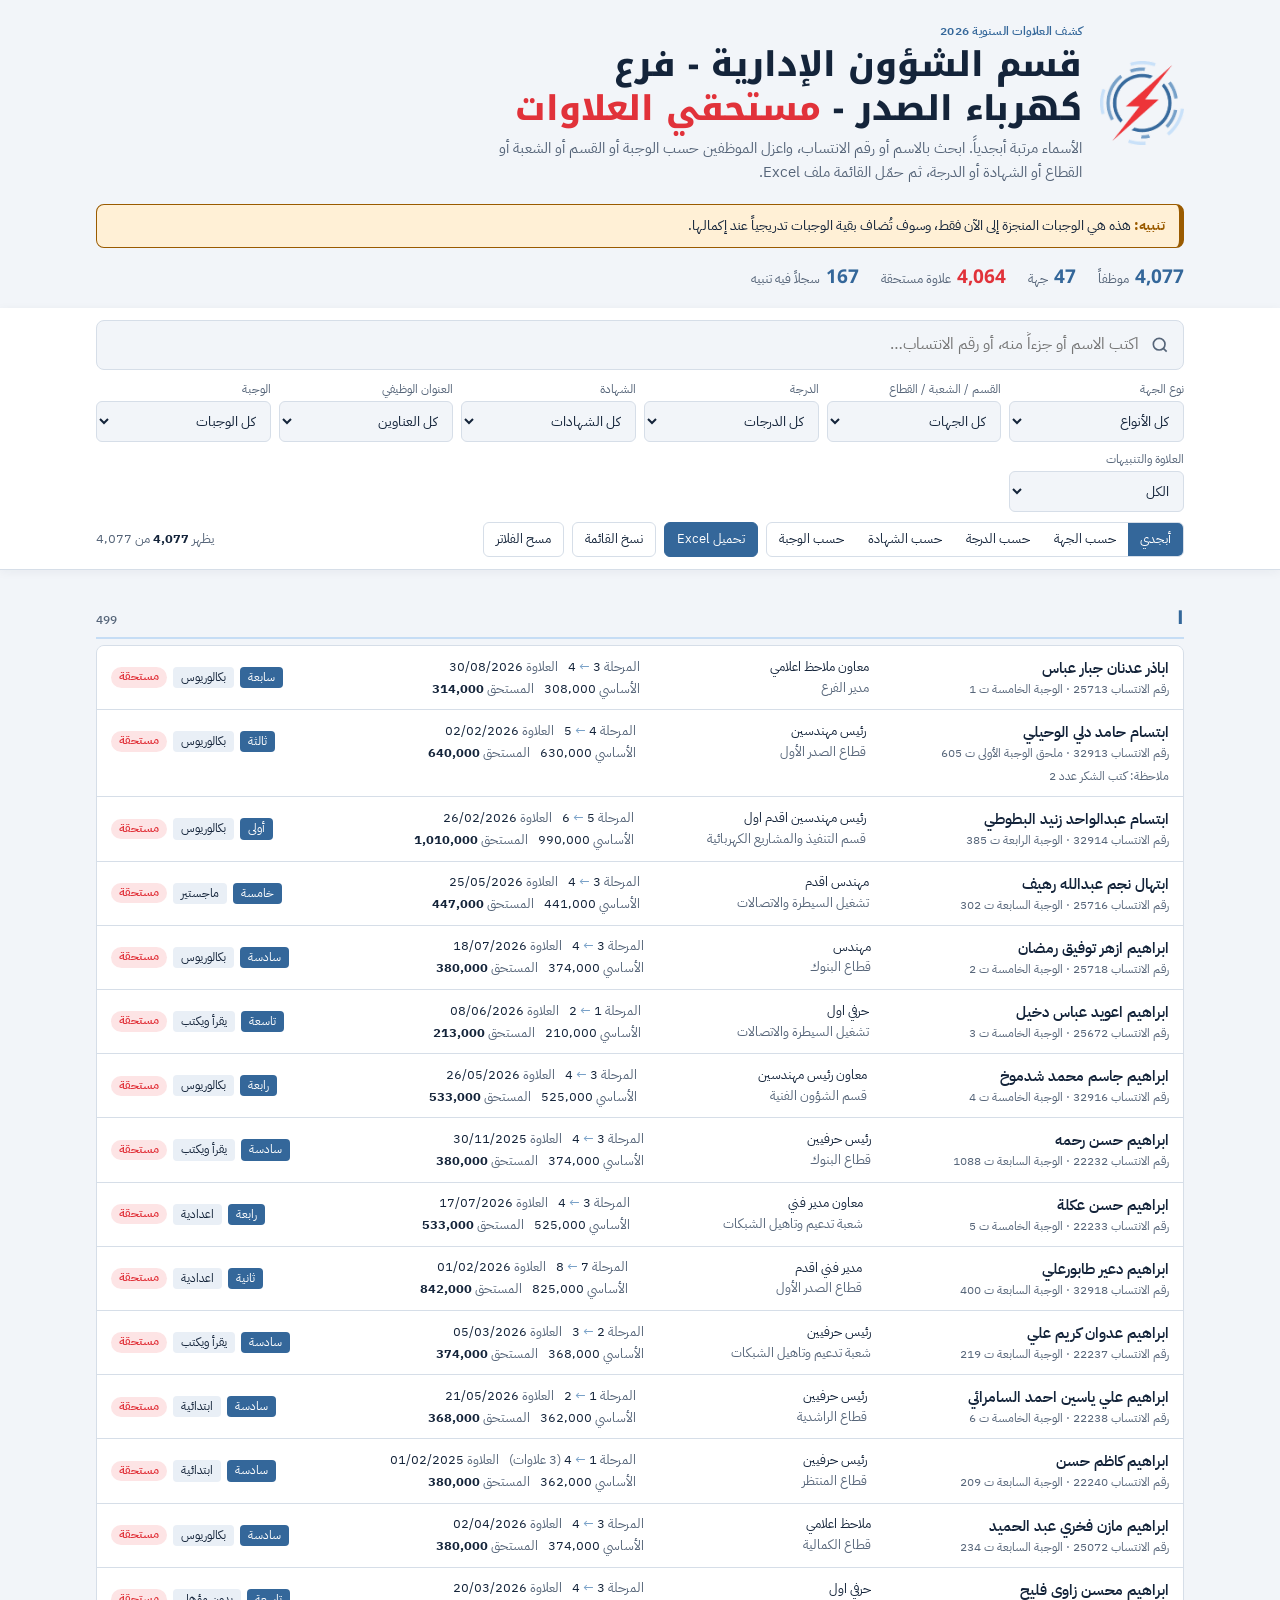
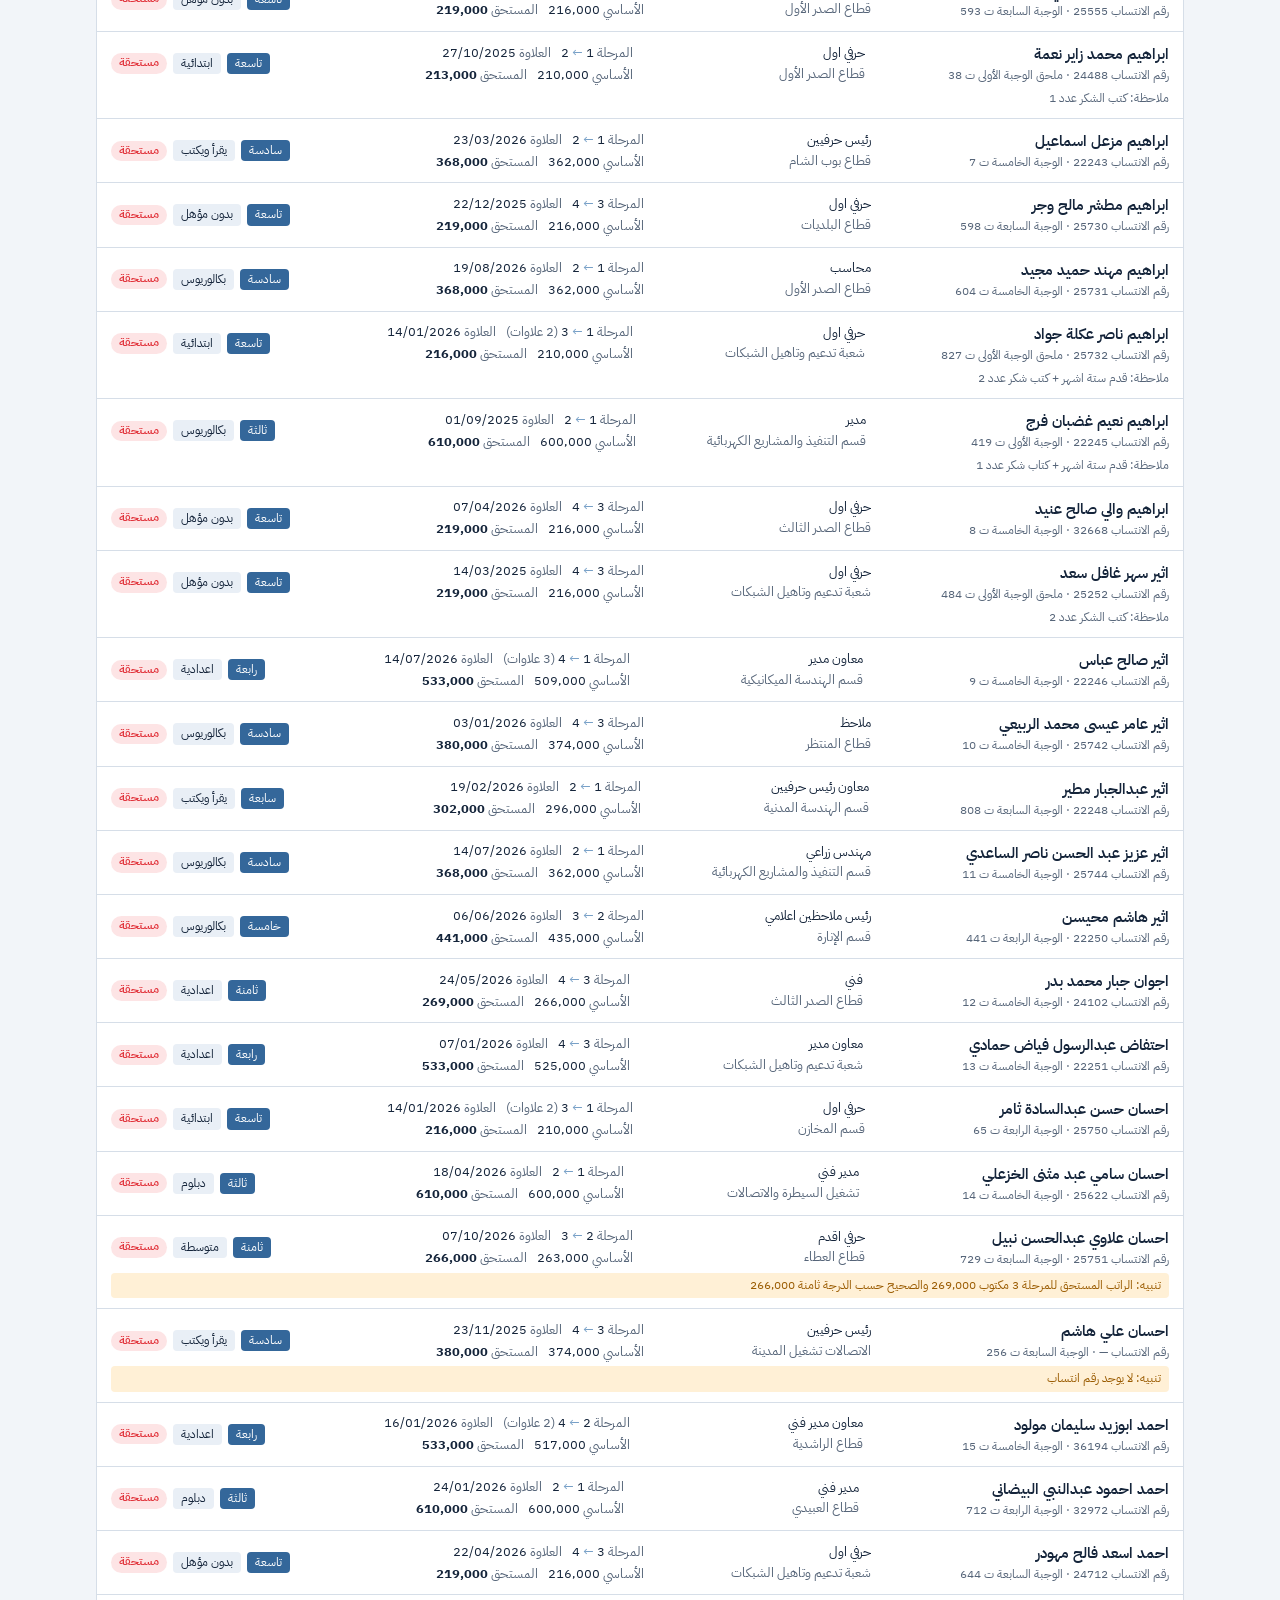
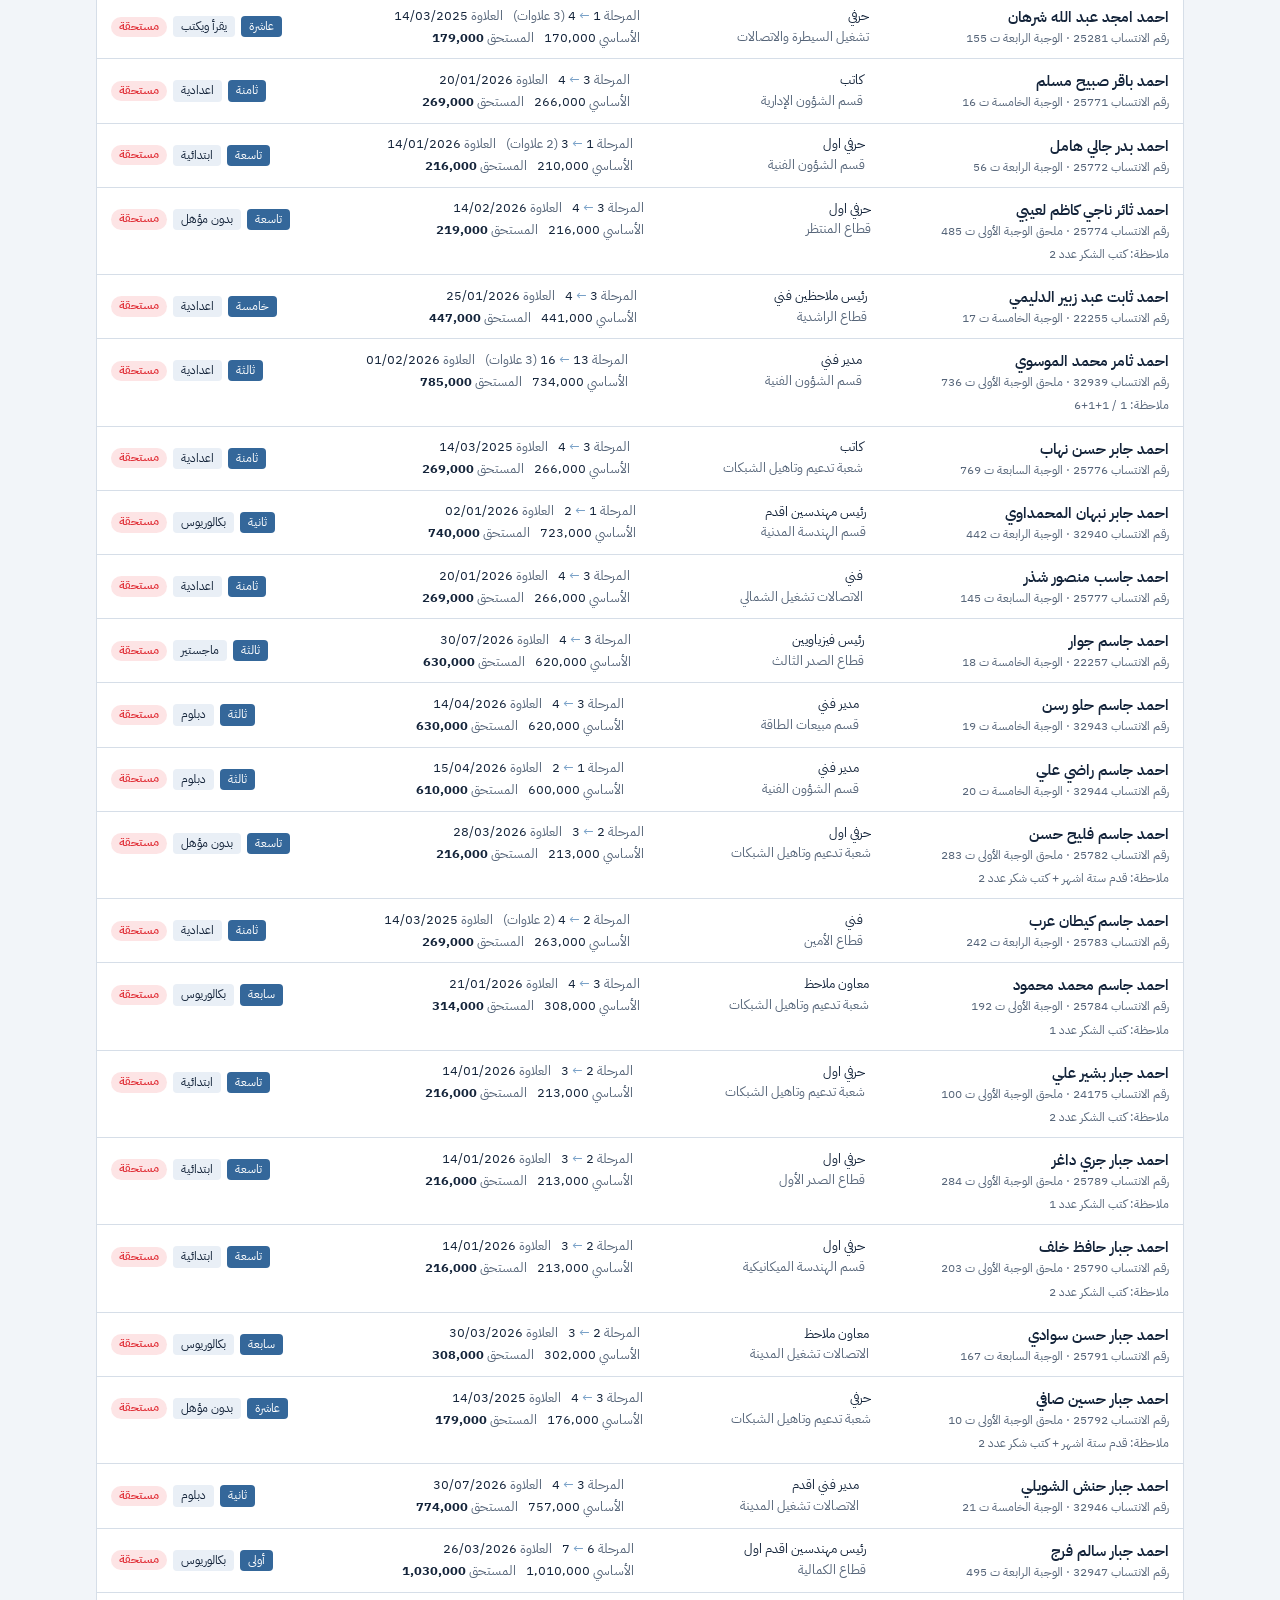
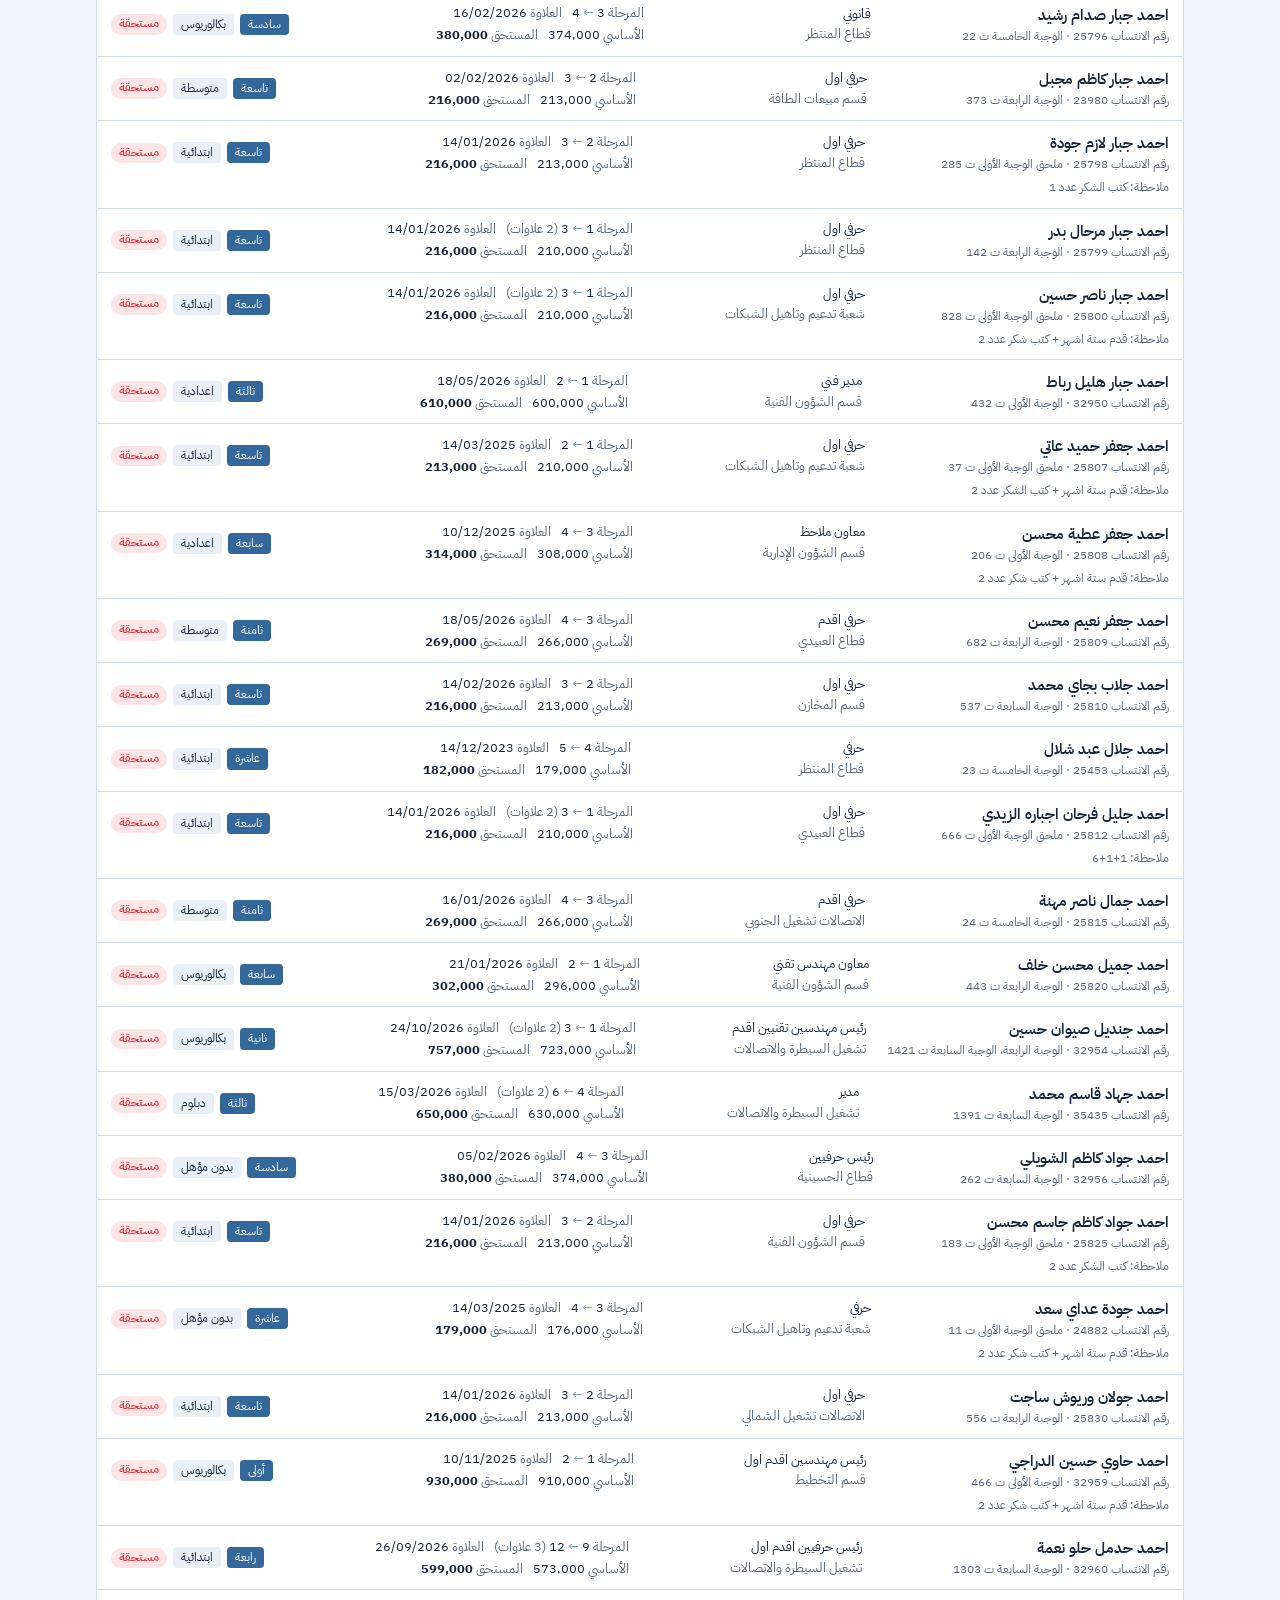
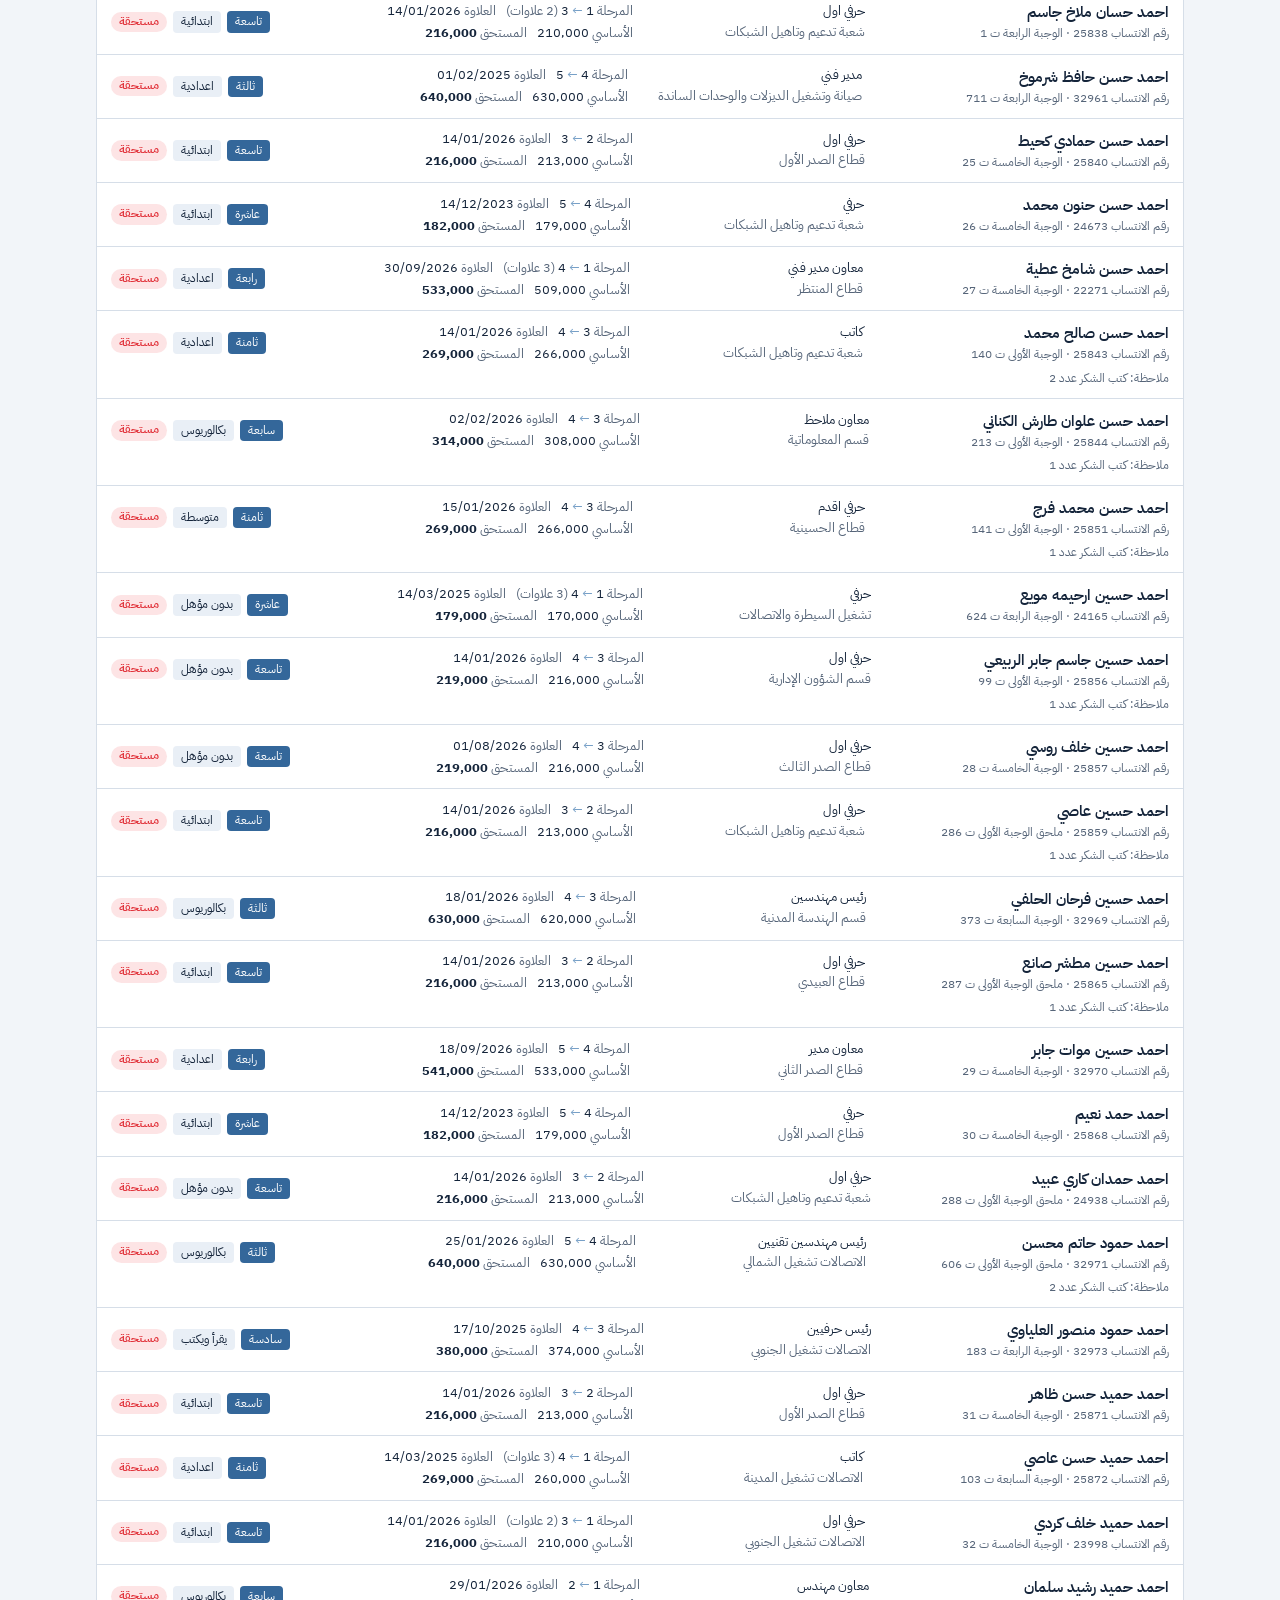
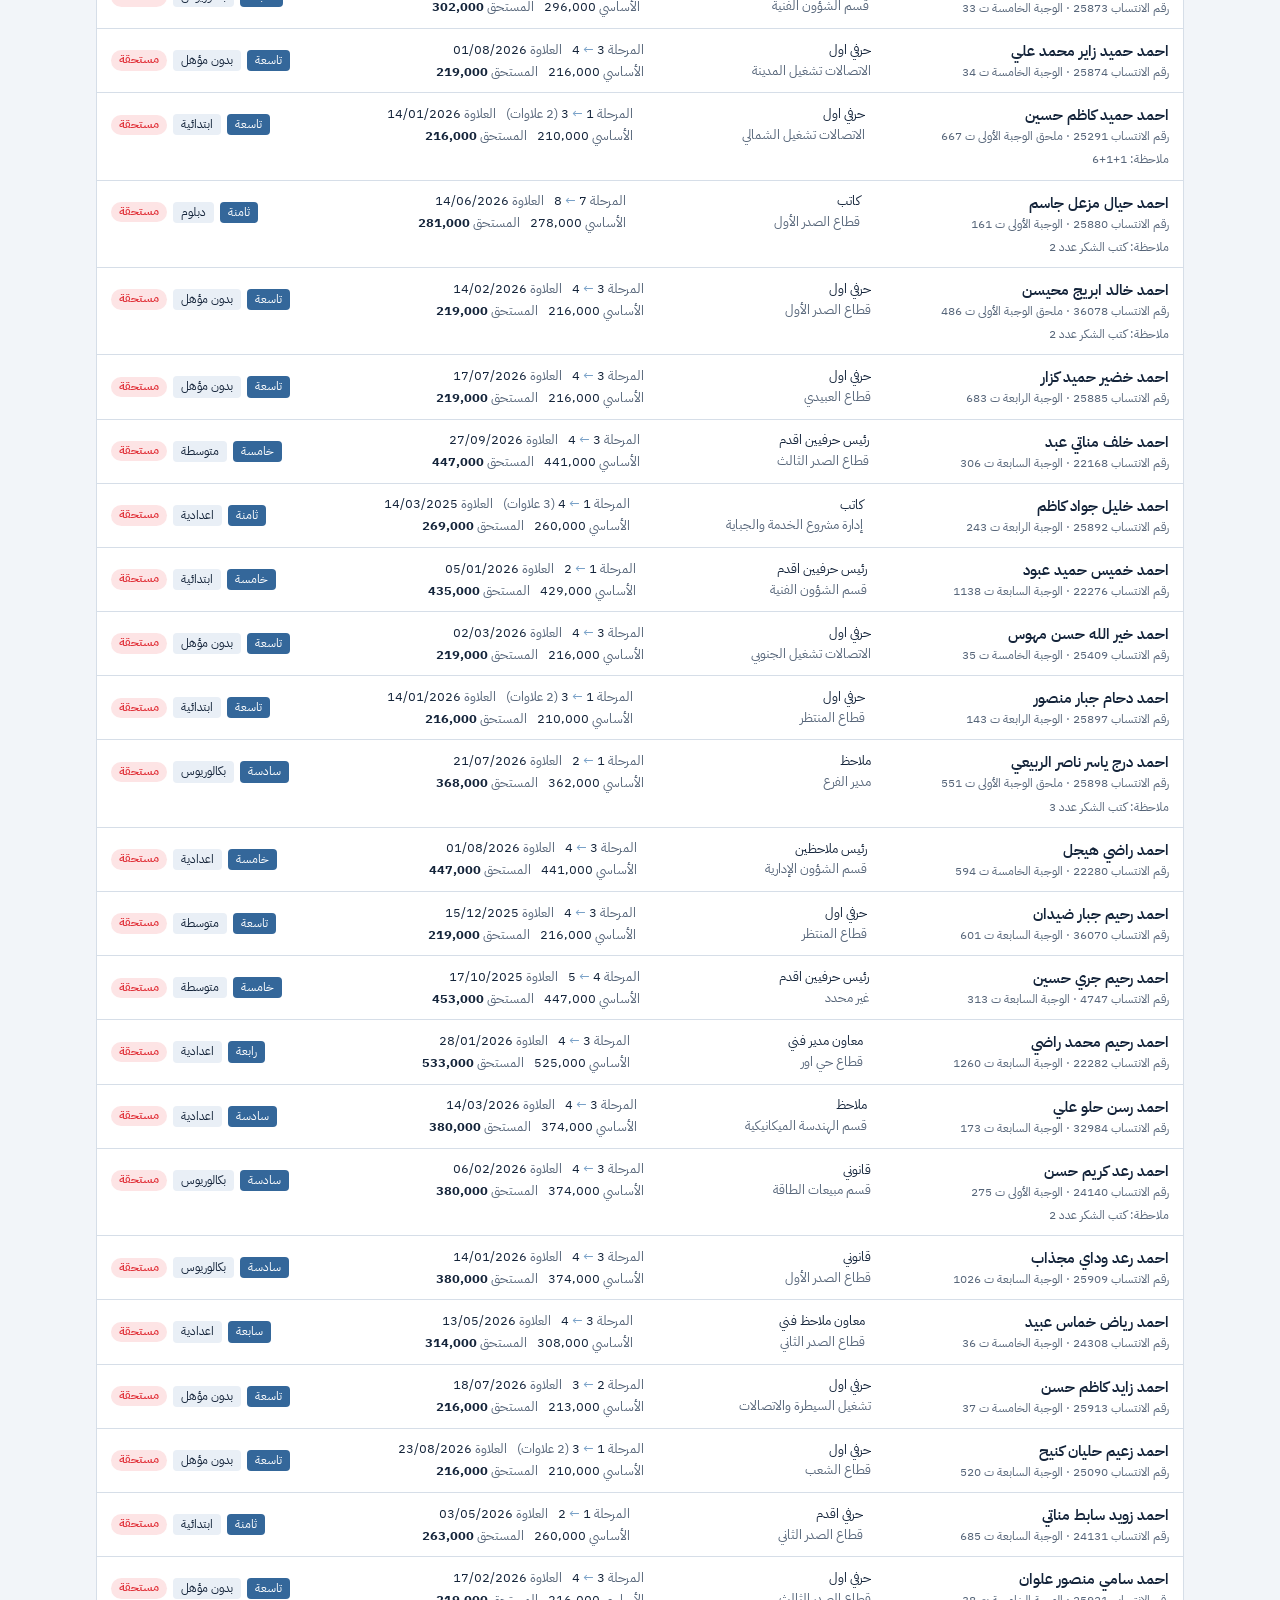
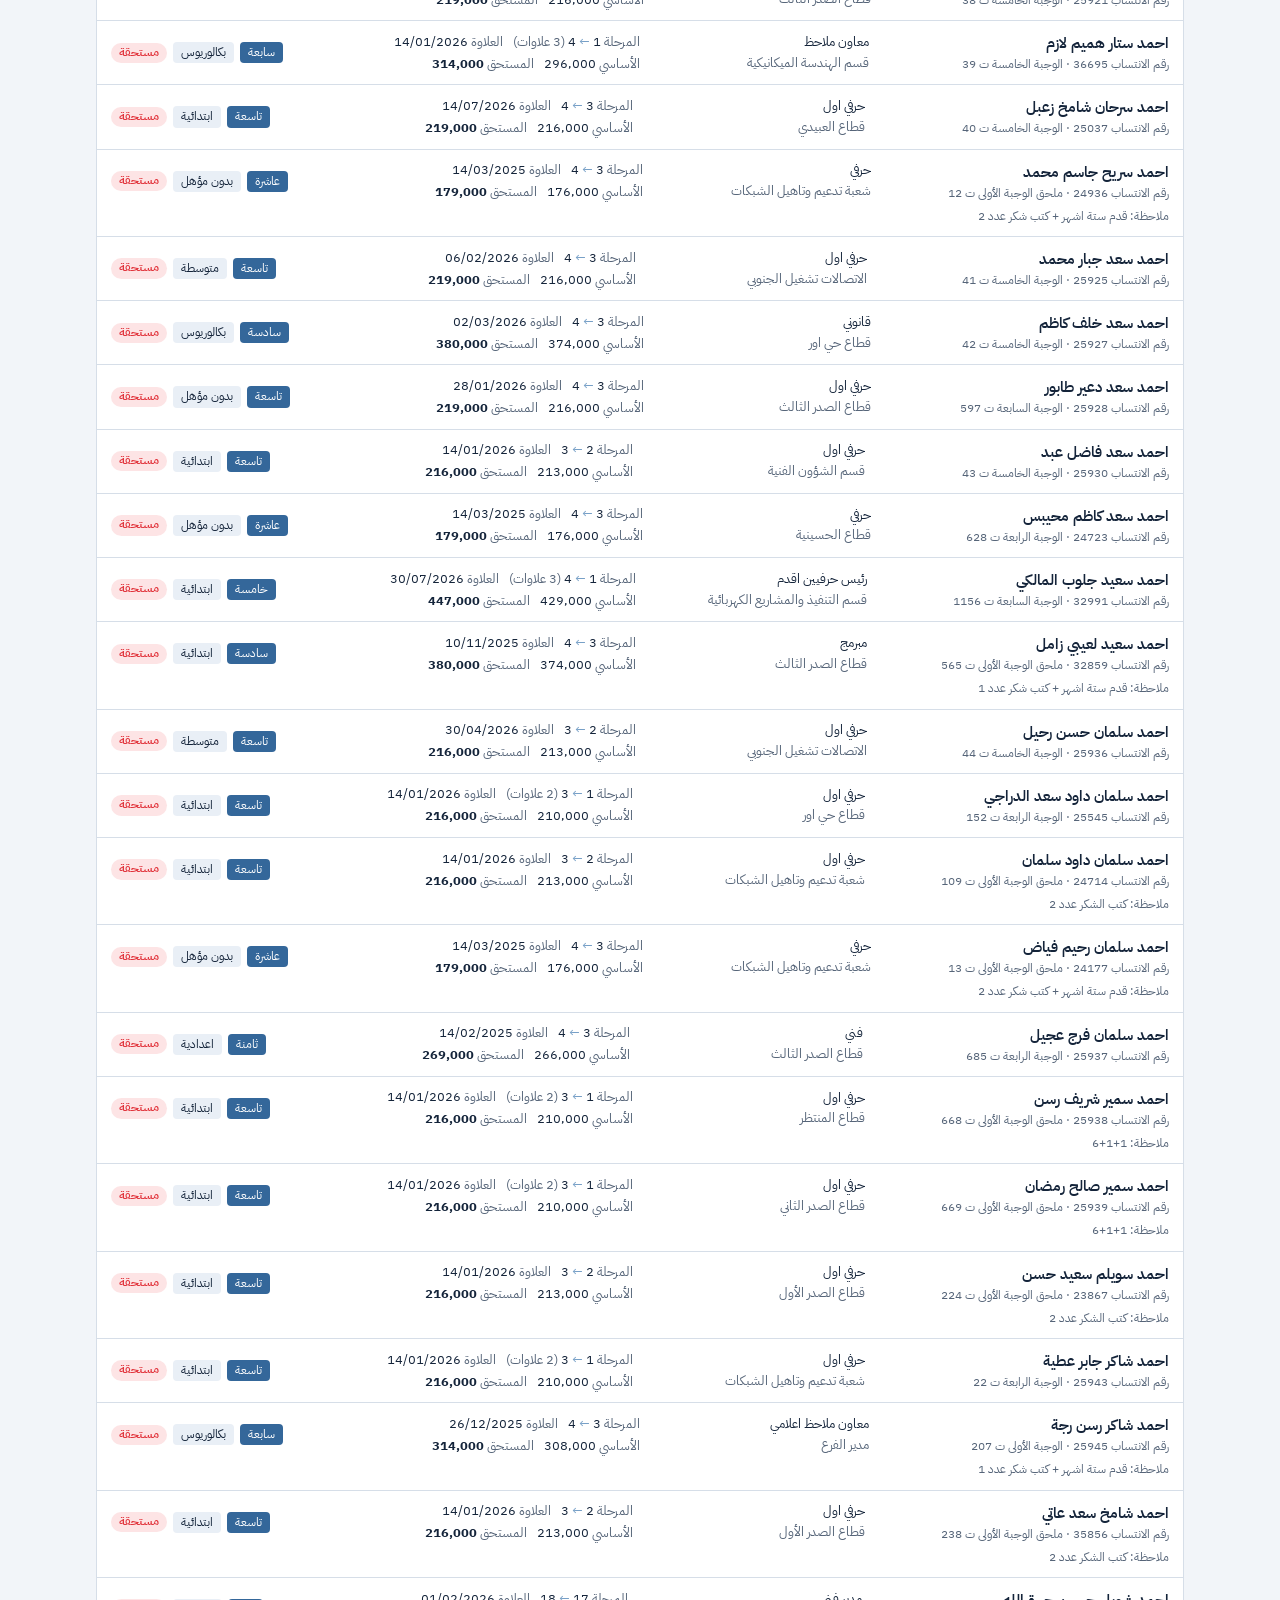
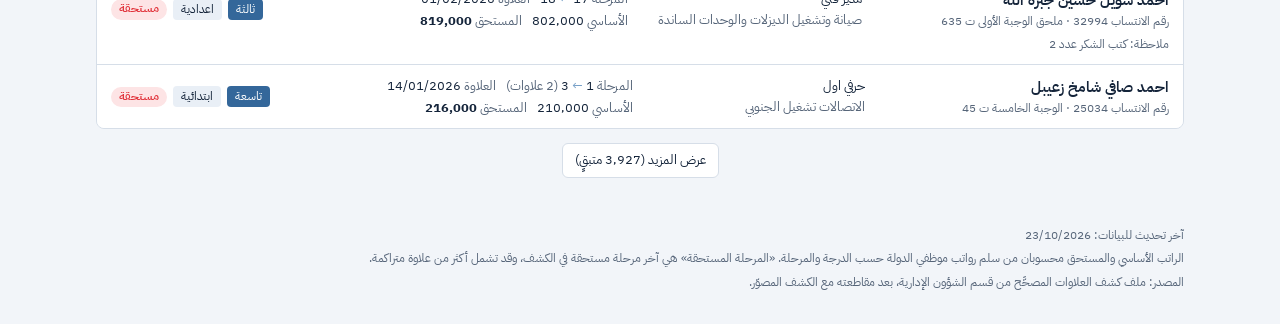
==== commit 9885c8f7: "Hide batch names from the notice and the employee page Co-Authored-By: Claude Opus 5.5 <noreply@anth" ====
--- a/employees/index.html
+++ b/employees/index.html
@@ -254,7 +254,7 @@
   const cB={}; DATA.forEach(d=>batchesOf(d).forEach(b=>cB[b]=(cB[b]||0)+1));
   const bl=Object.keys(cB).sort((a,b)=>(BATCHES.indexOf(a)+99*(BATCHES.indexOf(a)<0))-(BATCHES.indexOf(b)+99*(BATCHES.indexOf(b)<0)));
   opts($("fBatch"),"كل الوجبات",bl,cB);
-  $("notice").innerHTML = `<b>تنبيه:</b> هذه هي الوجبات المنجزة إلى الآن فقط (${bl.map(esc).join("، ")})، وسوف تُضاف بقية الوجبات تدريجياً عند إكمالها.`;
+  $("notice").innerHTML = `<b>تنبيه:</b> هذه هي الوجبات المنجزة إلى الآن فقط، وسوف تُضاف بقية الوجبات تدريجياً عند إكمالها.`;
   const cSt=countBy("status"), nIss=DATA.filter(d=>d.issues.length).length;
   const cur=$("fStatus").value;
   $("fStatus").innerHTML = `<option value="">الكل</option>` +
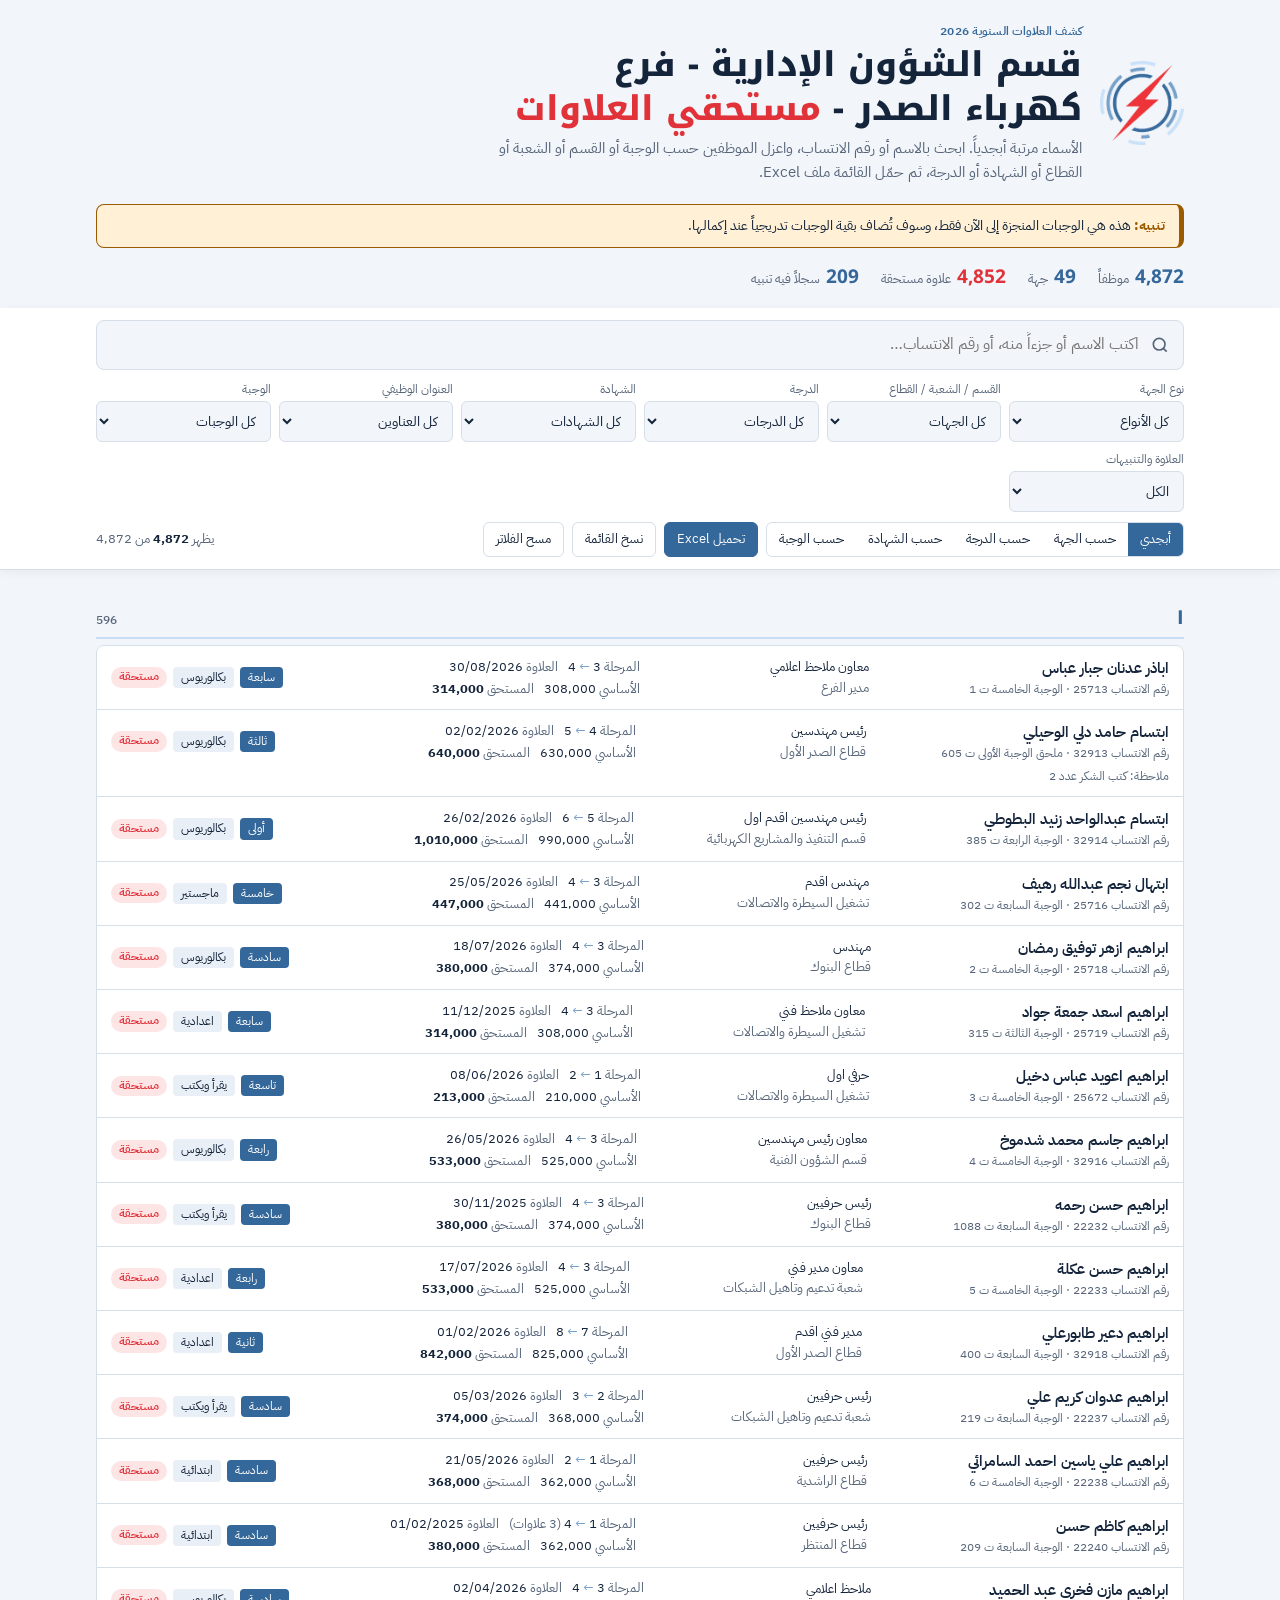
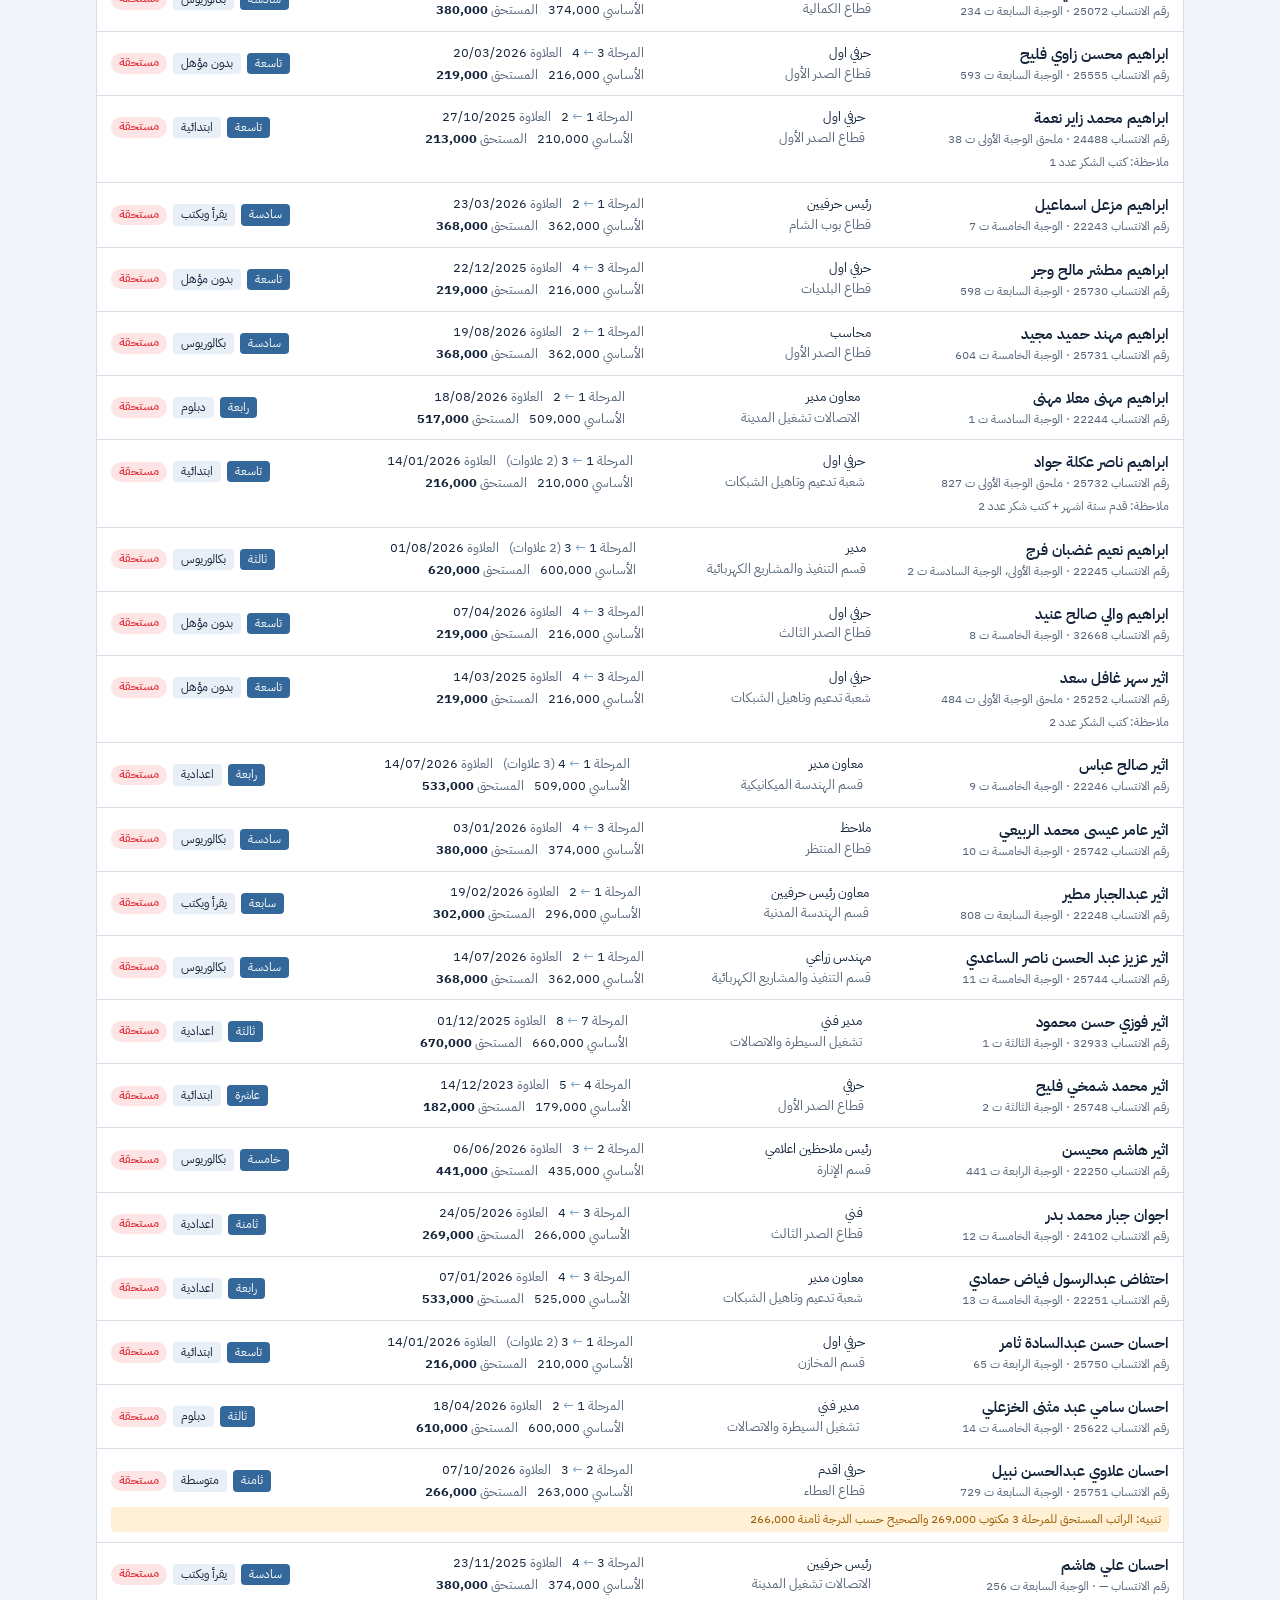
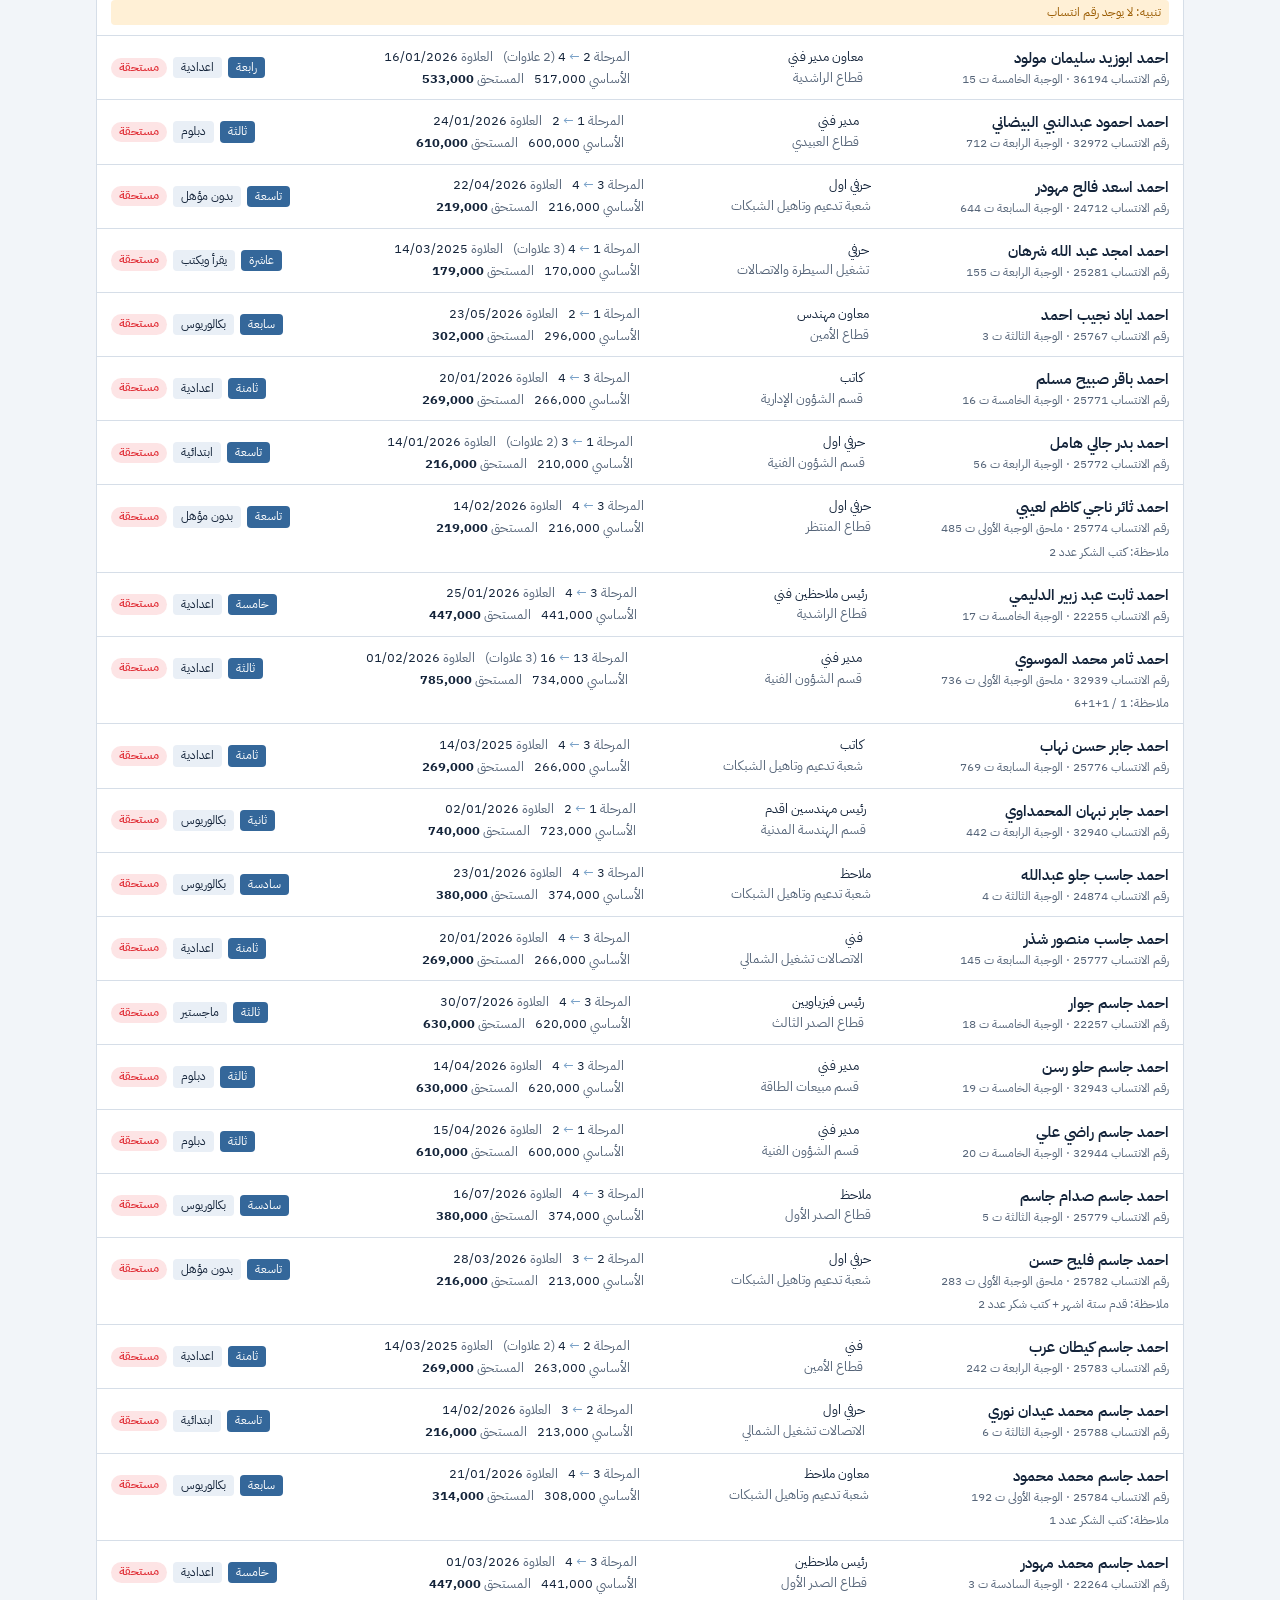
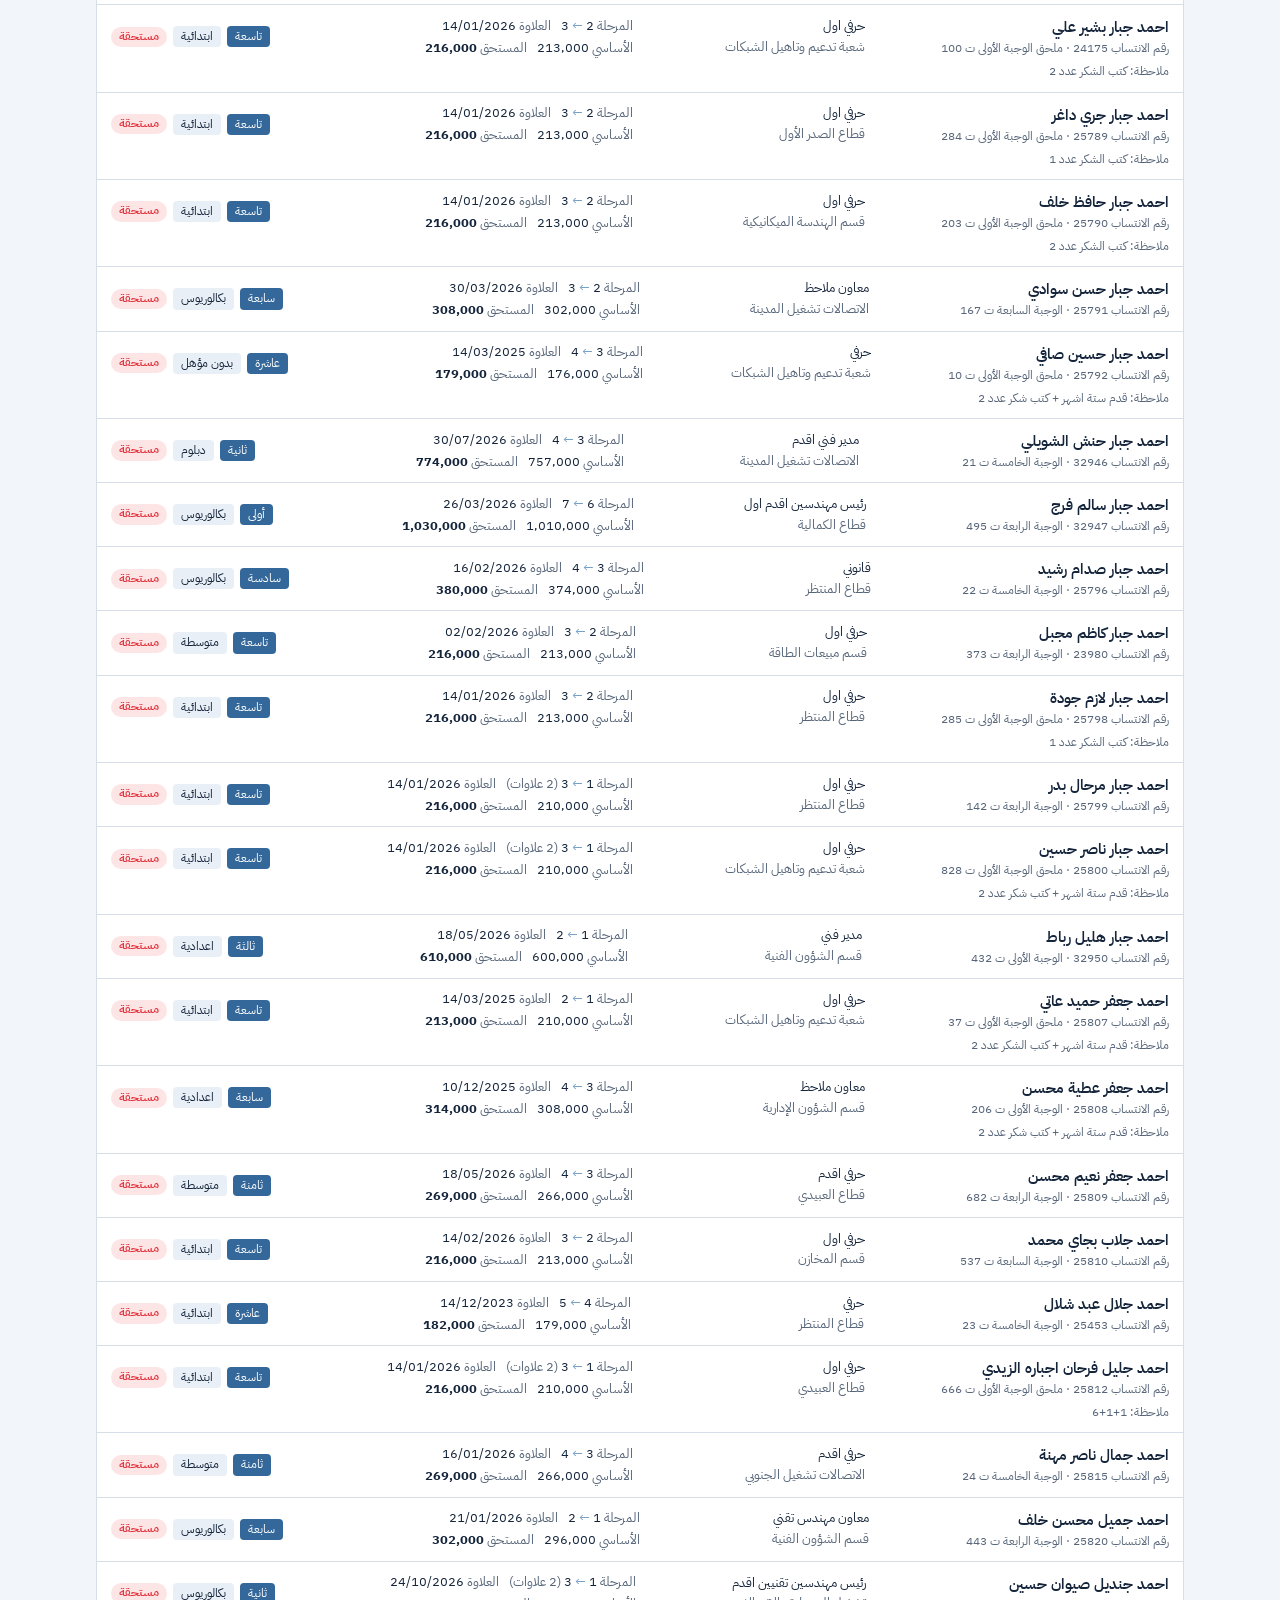
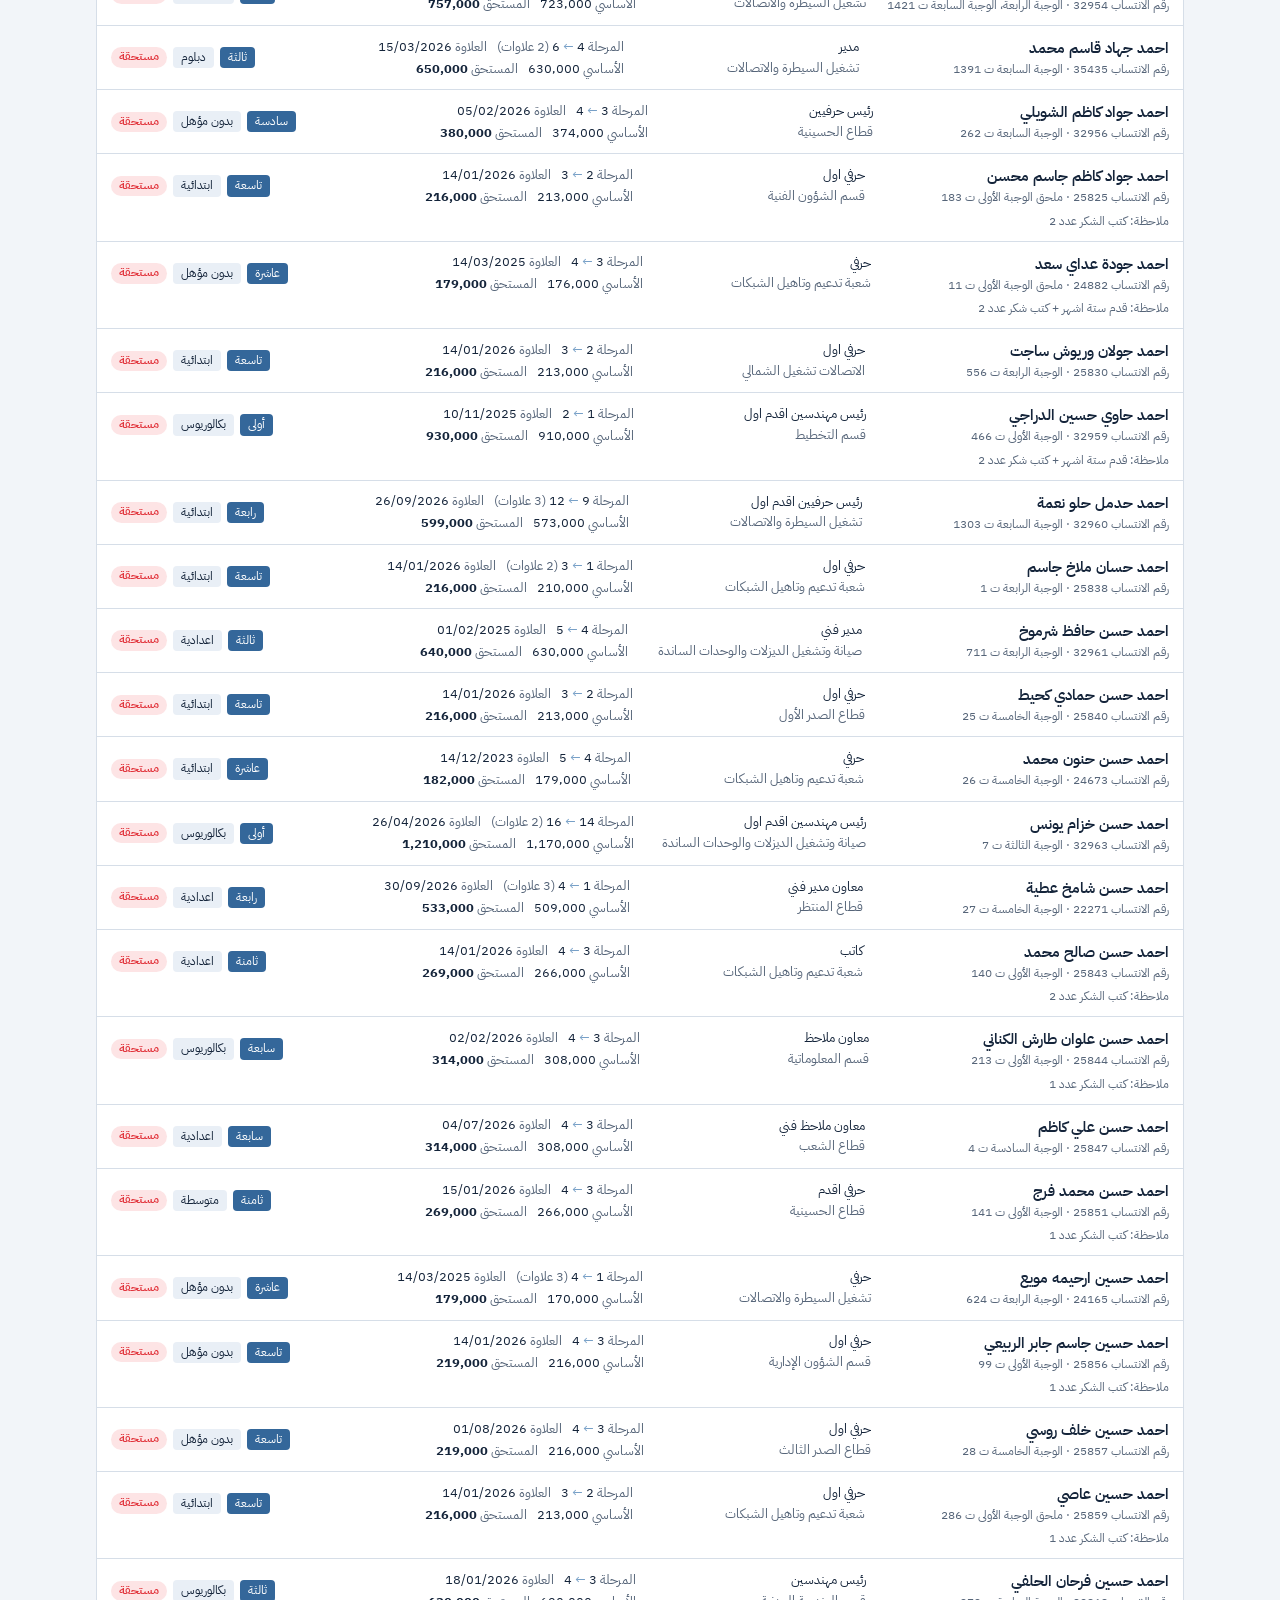
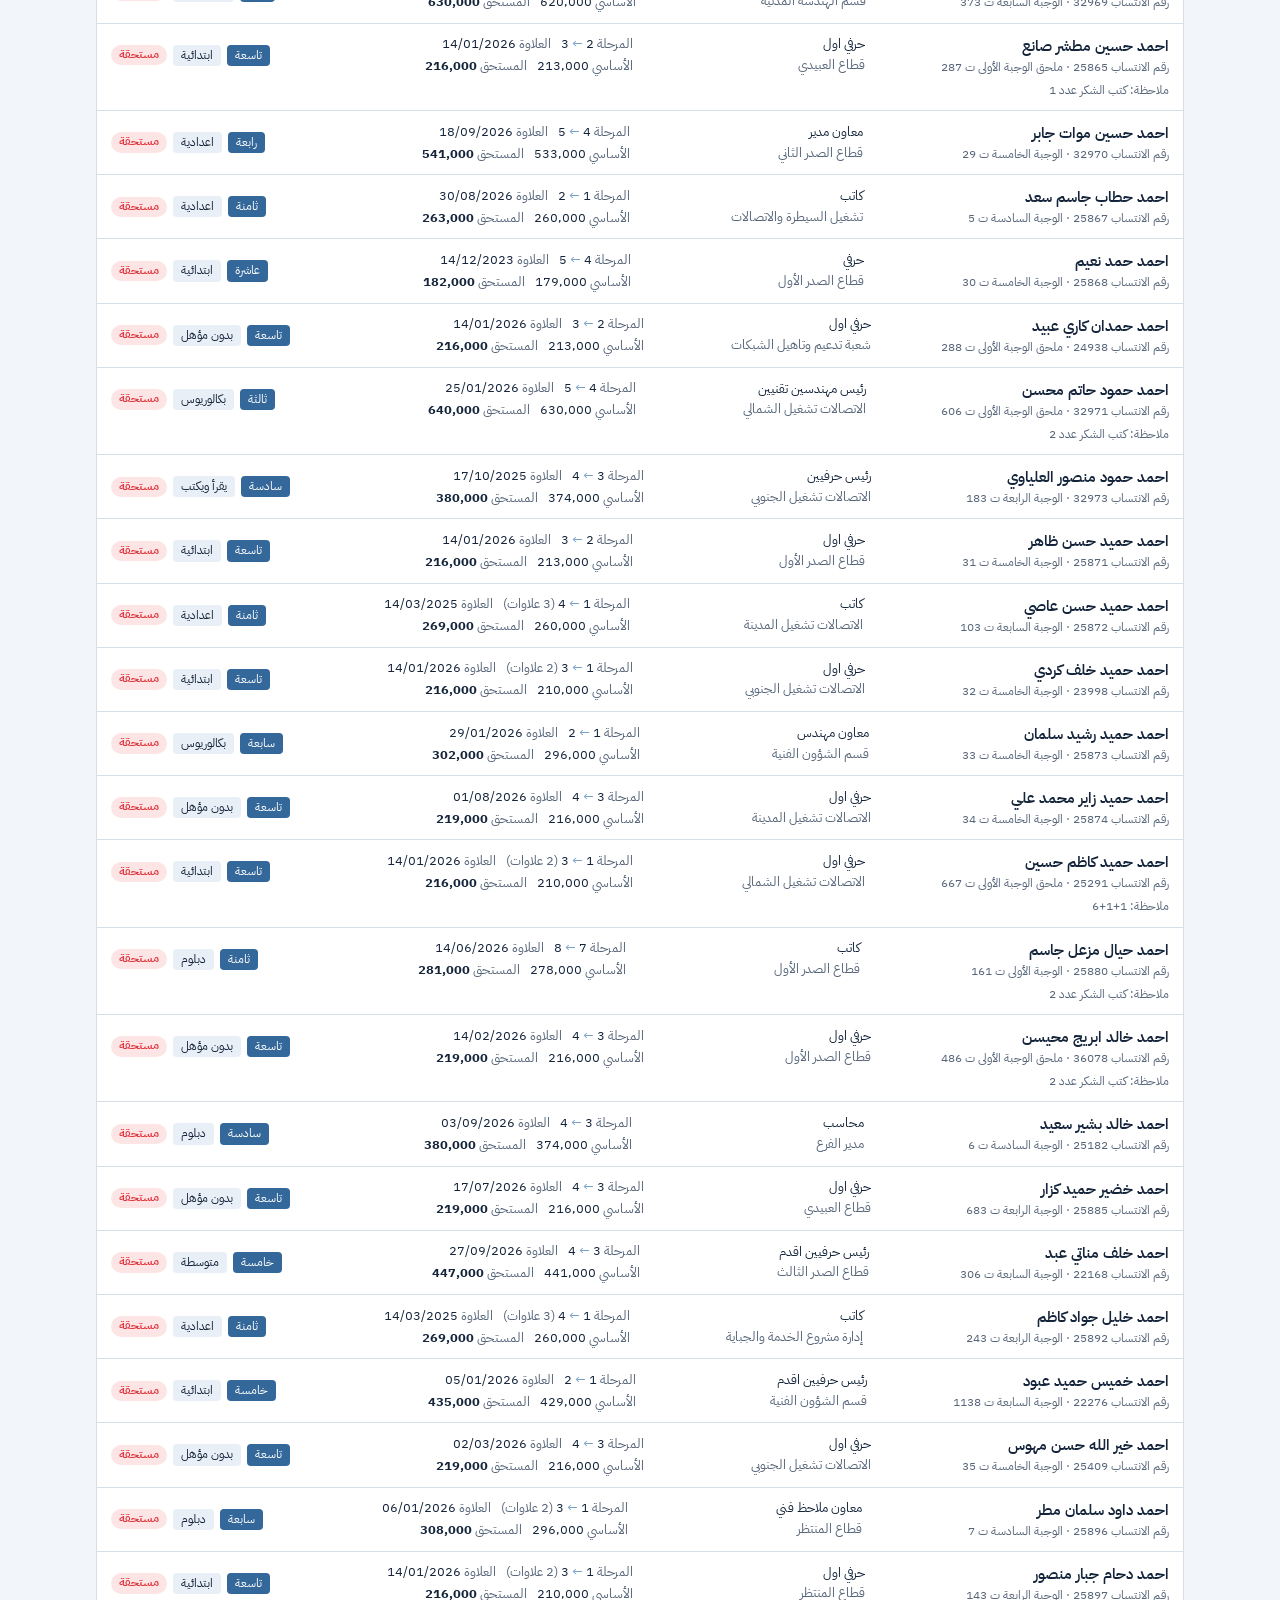
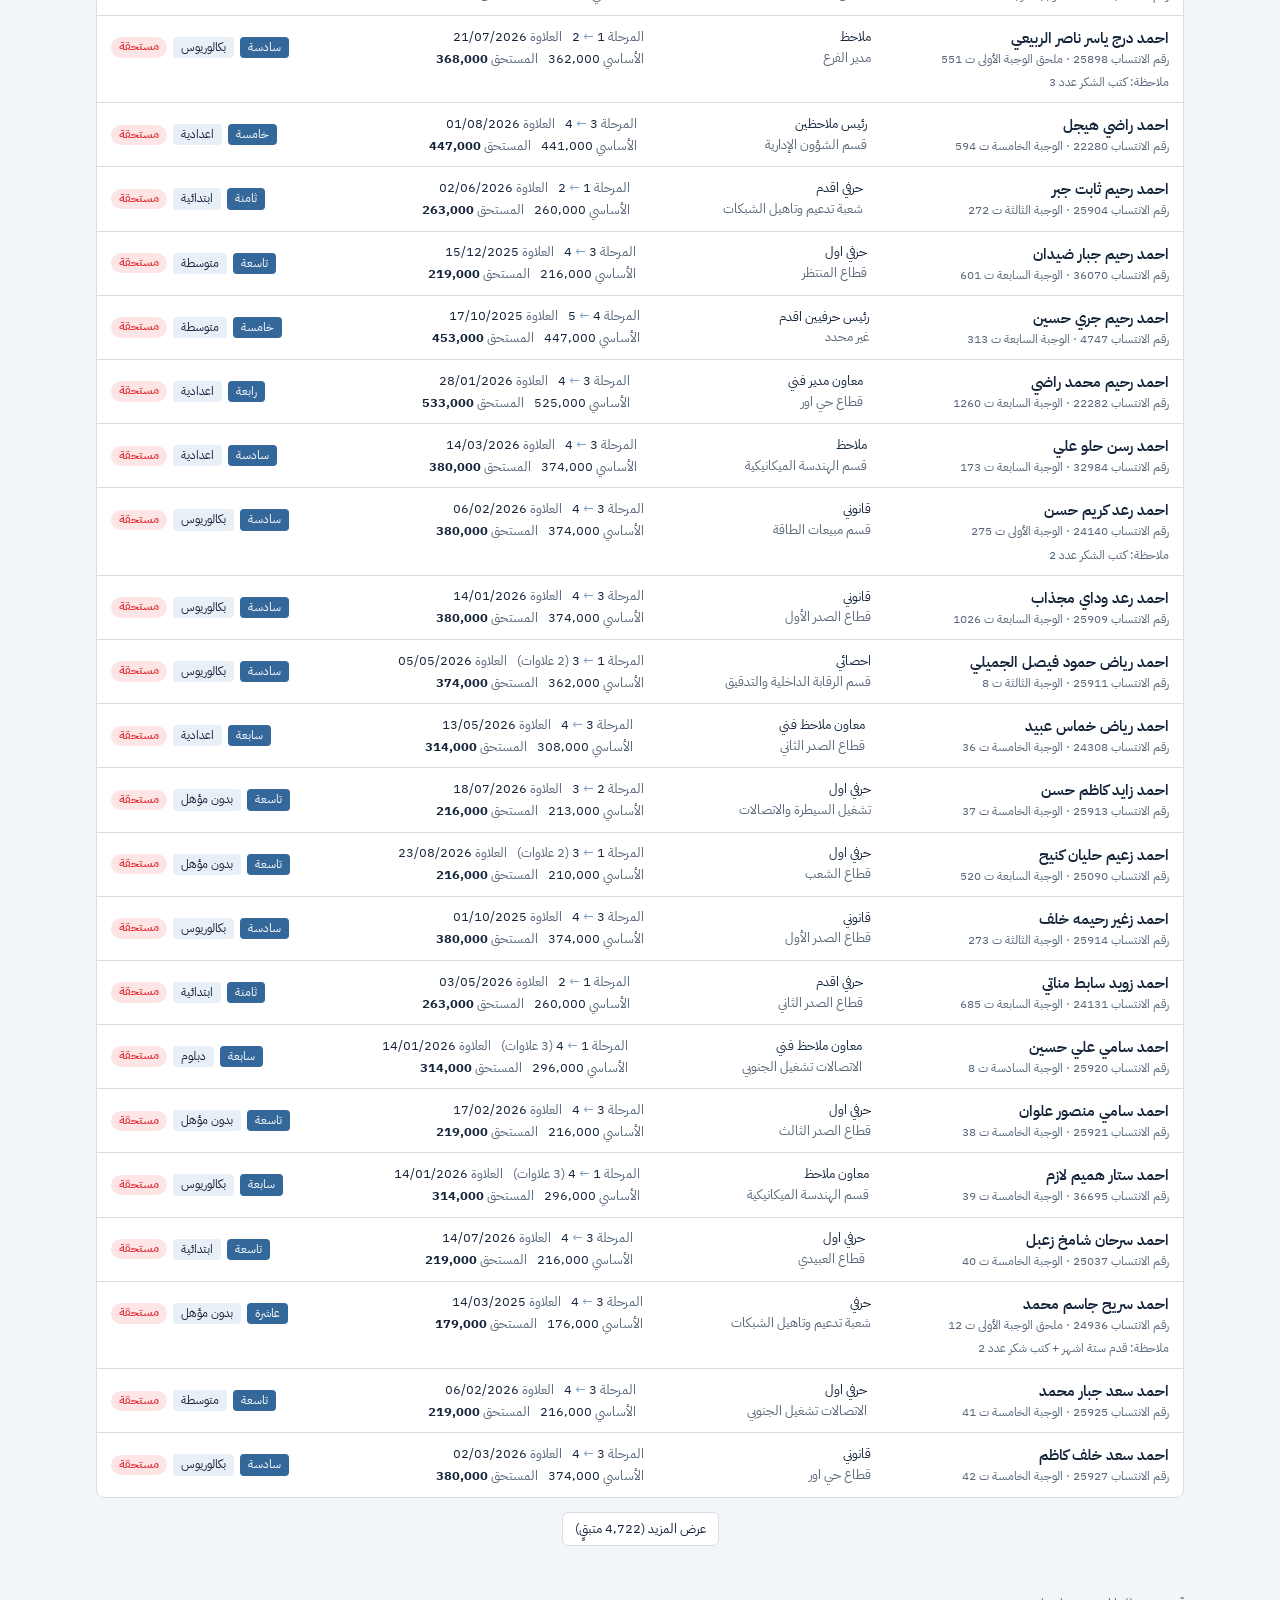
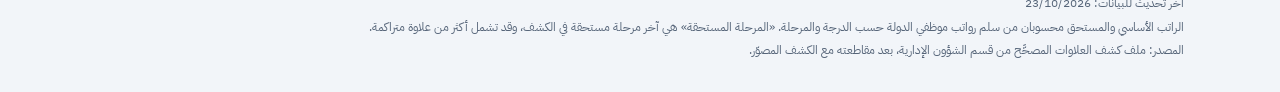
==== commit 95d83aed: "Add batches 3 and 6 to both tools, workbook and report 4993 rows from seven batch files deduplicated" ====
--- a/employees/index.html
+++ b/employees/index.html
@@ -127,7 +127,7 @@
 @media (prefers-reduced-motion:reduce){*{transition:none!important}}
 </style>
 <div id="app"></div>
-<script id="emp-data" type="application/json">{"meta":{"updated":"23/10/2026","source":"الوجبات الأولى وملحقها والرابعة والخامسة والسابعة"},"rows":[[1,"24078","محمد جاسم حسين عبد","قسم التنفيذ والمشاريع الكهربائية","حرفي","عاشرة",3,4,"يقرأ ويكتب","14/03/2025","قدم ستة اشهر + كتب شكر عدد 2","","الوجبة الأولى"],[2,"24207","امير علي محمد حسين","شعبة تدعيم وتاهيل الشبكات","حرفي","عاشرة",3,4,"يقرأ ويكتب","14/03/2025","قدم ستة اشهر + كتب شكر عدد 2","","الوجبة الأولى"],[3,"24854","هاشم محمد جبر جاسم","شعبة تدعيم وتاهيل الشبكات","حرفي","عاشرة",3,4,"يقرأ ويكتب","14/03/2025","قدم ستة اشهر + كتب شكر عدد 2","","الوجبة الأولى"],[4,"25415","سيف علي جاسم حافظ","شعبة تدعيم وتاهيل الشبكات","حرفي","عاشرة",3,4,"يقرأ ويكتب","14/03/2025","قدم ستة اشهر + كتب شكر عدد 2","","الوجبة الأولى"],[6,"27802","خالد عبد كاظم محسن","شعبة تدعيم وتاهيل الشبكات","حرفي","عاشرة",3,4,"يقرأ ويكتب","14/03/2025","قدم ستة اشهر + كتب شكر عدد 2","","الوجبة الأولى"],[7,"30792","مالك جواد كاظم رسن","قسم الشؤون الإدارية","حرفي","عاشرة",3,4,"بدون مؤهل","14/03/2025","قدم ستة اشهر + كتب شكر عدد 2","","الوجبة الأولى"],[8,"29021","عباس فاضل صافي جياد","قطاع الحسينية","حرفي","عاشرة",3,4,"بدون مؤهل","14/03/2025","قدم 6 اشهر +قدم شهر 1","","الوجبة الأولى"],[10,"24410","علي صلاح حسن عليوي","شعبة تدعيم وتاهيل الشبكات","حرفي اول","تاسعة",1,2,"يقرأ ويكتب","11/01/2026","كتب الشكر عدد 1","","الوجبة الأولى"],[11,"32307","نور حسون طاهر نور","قطاع الصدر الأول","حرفي اول","تاسعة",1,2,"ابتدائية","06/02/2026","قدم شهر 1","","الوجبة الأولى"],[12,"26284","اسعد كريم شعيع","شعبة تدعيم وتاهيل الشبكات","حرفي","عاشرة",3,4,"بدون مؤهل","14/03/2025","","اختلاف بين الوجبات في الشهادة","الوجبة الأولى، الوجبة السابعة"],[12,"23842","مؤمل سعد اعفاتي هاشم","شعبة تدعيم وتاهيل الشبكات","حرفي اول","تاسعة",2,3,"ابتدائية","14/01/2026","كتب الشكر عدد 2","","الوجبة الأولى"],[13,"24049","محمد يحيى عبد الواحد مصطفى","قطاع الصدر الأول","حرفي اول","تاسعة",2,3,"ابتدائية","14/01/2026","كتب الشكر عدد 2","","الوجبة الأولى"],[14,"24114","ياسر حميد زامل حمد","شعبة تدعيم وتاهيل الشبكات","حرفي اول","تاسعة",2,3,"ابتدائية","14/01/2026","كتب الشكر عدد 2","","الوجبة الأولى"],[15,"24176","صادق جبار بشير علي","شعبة تدعيم وتاهيل الشبكات","حرفي اول","تاسعة",2,3,"ابتدائية","14/01/2026","كتب الشكر عدد 2","","الوجبة الأولى"],[16,"24254","مصطفى رعد دوحي مهنا","قطاع الصدر الأول","حرفي اول","تاسعة",2,3,"ابتدائية","14/01/2026","كتب الشكر عدد 2","","الوجبة الأولى"],[17,"24315","ماجد رشك ناصر عجيل","قطاع حي اور","حرفي اول","تاسعة",2,3,"يقرأ ويكتب","26/11/2025","كتب الشكر عدد 1","","الوجبة الأولى"],[18,"24537","باقر عبد احمد عبود","شعبة تدعيم وتاهيل الشبكات","حرفي اول","تاسعة",2,3,"ابتدائية","14/01/2026","كتب الشكر عدد 2","","الوجبة الأولى"],[19,"24872","علي السجاد سلام زغير","قسم الشؤون الفنية","حرفي اول","تاسعة",2,3,"ابتدائية","14/01/2026","كتب الشكر عدد 2","","الوجبة الأولى"],[20,"25088","خلف علي خلف مجيد الخليفة","قطاع البنوك","حرفي اول","تاسعة",2,3,"ابتدائية","14/01/2026","كتب الشكر عدد 1","","الوجبة الأولى"],[21,"25126","محمد خيون دويج صحين","شعبة تدعيم وتاهيل الشبكات","حرفي اول","تاسعة",2,3,"ابتدائية","14/01/2026","كتب الشكر عدد 2","","الوجبة الأولى"],[22,"25145","عقيل قاسم جمعة شولي","الاتصالات تشغيل الشمالي","حرفي اول","تاسعة",2,3,"ابتدائية","14/01/2026","كتب الشكر عدد 2","","الوجبة الأولى"],[23,"25187","اركان علي حسين عليوي","قطاع الصدر الثالث","حرفي اول","تاسعة",2,3,"ابتدائية","14/01/2026","كتب الشكر عدد 2","","الوجبة الأولى"],[24,"25250","كرار طالب جاسم حساني","قطاع بوب الشام","حرفي اول","تاسعة",2,3,"ابتدائية","14/01/2026","كتب الشكر عدد 2","","الوجبة الأولى"],[25,"25266","حسن سالم كاظم حطاب","قسم السلامة والفحص الهندسي","حرفي اول","تاسعة",2,3,"يقرأ ويكتب","13/10/2025","كتب الشكر عدد 1","","الوجبة الأولى"],[25,"31874","مصطفى محمد حسن مزعل الزيرجاوي","قسم الشؤون الإدارية","ملاحظ","سادسة",2,4,"بكالوريوس","09/10/2026","","","الوجبة الأولى، الوجبة السابعة"],[26,"25495","محمد راضي رشك هزاع","شعبة تدعيم وتاهيل الشبكات","حرفي اول","تاسعة",2,3,"ابتدائية","14/01/2026","كتب الشكر عدد 2","","الوجبة الأولى"],[27,"25969","احمد صبيح معروف","قطاع بوب الشام","حرفي اول","تاسعة",2,3,"ابتدائية","14/01/2026","كتب الشكر عدد 2","","الوجبة الأولى"],[28,"26154","احمد مايع مطرود محيسن","شعبة تدعيم وتاهيل الشبكات","حرفي اول","تاسعة",2,3,"ابتدائية","14/01/2026","كتب الشكر عدد 2","","الوجبة الأولى"],[29,"26155","احمد محسن احمد","قسم الهندسة الميكانيكية","حرفي اول","تاسعة",2,3,"ابتدائية","14/01/2026","كتب الشكر عدد 2","","الوجبة الأولى"],[30,"26205","احمد نعوم امناتي عبيدة","قطاع البلديات","حرفي اول","تاسعة",2,3,"ابتدائية","14/01/2026","كتب الشكر عدد 2","","الوجبة الأولى"],[31,"26220","احمد وسام احمد غالي","شعبة تدعيم وتاهيل الشبكات","حرفي اول","تاسعة",2,3,"ابتدائية","14/01/2026","كتب الشكر عدد 2","","الوجبة الأولى"],[32,"26275","اسعد حسين جعفر","قطاع حي اور","حرفي اول","تاسعة",2,3,"ابتدائية","14/01/2026","كتب الشكر عدد 2","","الوجبة الأولى"],[33,"26381","امير علي كريم مهدي","قطاع الصدر الأول","حرفي اول","تاسعة",2,3,"ابتدائية","14/01/2026","كتب الشكر عدد 2","","الوجبة الأولى"],[34,"26447","اياد علي محسن","الاتصالات تشغيل المدينة","حرفي اول","تاسعة",2,3,"ابتدائية","14/01/2026","كتب الشكر عدد 2","","الوجبة الأولى"],[35,"26450","اياد قاسم بندر جعاش","شعبة تدعيم وتاهيل الشبكات","حرفي اول","تاسعة",2,3,"ابتدائية","14/01/2026","كتب الشكر عدد 2","","الوجبة الأولى"],[36,"26498","ايهاب صادق هتلر عكلة","شعبة تدعيم وتاهيل الشبكات","حرفي اول","تاسعة",2,3,"ابتدائية","14/01/2026","كتب الشكر عدد 2","","الوجبة الأولى"],[37,"26713","جعفر جميل خضر سعد","قطاع البلديات","حرفي اول","تاسعة",2,3,"ابتدائية","14/01/2026","كتب الشكر عدد 2","","الوجبة الأولى"],[38,"26761","جواد كاظم سعيد لايذ","قطاع البلديات","حرفي اول","تاسعة",2,3,"ابتدائية","14/01/2026","كتب الشكر عدد 2","","الوجبة الأولى"],[39,"26838","حسن احمد عكار سعدون","شعبة تدعيم وتاهيل الشبكات","حرفي اول","تاسعة",2,3,"ابتدائية","14/01/2026","كتب الشكر عدد 2","","الوجبة الأولى"],[40,"26892","حسن عبد امهاوي عمارة","قطاع الصدر الثالث","حرفي اول","تاسعة",2,3,"ابتدائية","14/01/2026","كتب الشكر عدد 2","","الوجبة الأولى"],[41,"26925","حسن فالح سبهان يوسف","شعبة تدعيم وتاهيل الشبكات","حرفي اول","تاسعة",2,3,"ابتدائية","14/01/2026","كتب الشكر عدد 2","","الوجبة الأولى"],[42,"26978","حسين احمد داود سلمان","شعبة تدعيم وتاهيل الشبكات","حرفي اول","تاسعة",2,3,"ابتدائية","14/01/2026","كتب الشكر عدد 2","","الوجبة الأولى"],[43,"27041","حسين حميد خلف نعمة","قطاع الصدر الأول","حرفي اول","تاسعة",2,3,"ابتدائية","14/01/2026","كتب الشكر عدد 2","","الوجبة الأولى"],[44,"27066","حسين رحيم فاضل بشارة","قسم المخازن","حرفي اول","تاسعة",2,3,"ابتدائية","14/01/2026","كتب الشكر عدد 2","","الوجبة الأولى"],[45,"27080","حسين زامل حسين داغر","قسم الإنارة","حرفي اول","تاسعة",2,3,"ابتدائية","14/01/2026","كتب الشكر عدد 2","","الوجبة الأولى"],[46,"27117","حسين صباح انور مجيد","قسم الهندسة الميكانيكية","حرفي اول","تاسعة",2,3,"ابتدائية","14/01/2026","كتب الشكر عدد 2","","الوجبة الأولى"],[47,"27122","حسين صبيح بهار مشكور","قطاع بوب الشام","حرفي اول","تاسعة",2,3,"ابتدائية","14/01/2026","كتب الشكر عدد 2","","الوجبة الأولى"],[48,"27135","حسين عباس حاتم فهد","شعبة تدعيم وتاهيل الشبكات","حرفي اول","تاسعة",2,3,"ابتدائية","14/01/2026","كتب الشكر عدد 2","","الوجبة الأولى"],[49,"27148","حسين عبد السادة جلاب","قسم التنفيذ والمشاريع الكهربائية","حرفي اول","تاسعة",2,3,"ابتدائية","14/01/2026","كتب الشكر عدد 2","","الوجبة الأولى"],[50,"27160","حسين عبد لذيذ خويف","قطاع الشعب","حرفي اول","تاسعة",2,3,"ابتدائية","14/01/2026","كتب الشكر عدد 2","","الوجبة الأولى"],[51,"27229","حسين علي عبد الحسين جاسم","قطاع الحسينية","حرفي اول","تاسعة",2,3,"ابتدائية","14/01/2026","كتب الشكر عدد 2","","الوجبة الأولى"],[52,"27296","حسين كاظم راضي جاسم","شعبة تدعيم وتاهيل الشبكات","حرفي اول","تاسعة",2,3,"ابتدائية","14/01/2026","كتب الشكر عدد 2","","الوجبة الأولى"],[53,"27404","حقي اسماعيل رسول جبر","قسم الهندسة الميكانيكية","حرفي اول","تاسعة",2,3,"ابتدائية","14/01/2026","كتب الشكر عدد 2","","الوجبة الأولى"],[54,"27436","حمود والي تعبان جبر","قطاع الأمين","حرفي اول","تاسعة",2,3,"ابتدائية","14/01/2026","كتب الشكر عدد 2","","الوجبة الأولى"],[55,"27501","حيدر جبار حسين طابك","قطاع الأمين","حرفي اول","تاسعة",2,3,"ابتدائية","14/01/2026","كتب الشكر عدد 2","","الوجبة الأولى"],[56,"27947","رسول عباس حسين لازم","قسم الهندسة الميكانيكية","حرفي اول","تاسعة",2,3,"ابتدائية","14/01/2026","كتب الشكر عدد 2","","الوجبة الأولى"],[57,"27991","رعد عبدالزهرة كاطع","قطاع الصدر الأول","حرفي اول","تاسعة",2,3,"ابتدائية","14/01/2026","كتب الشكر عدد 2","","الوجبة الأولى"],[58,"27995","رعد كاطع موزان","شعبة تدعيم وتاهيل الشبكات","حرفي اول","تاسعة",2,3,"ابتدائية","14/01/2026","كتب الشكر عدد 2","","الوجبة الأولى"],[59,"28114","زياد خلف طعمة معارج","قطاع الصدر الثالث","حرفي اول","تاسعة",2,3,"ابتدائية","14/01/2026","كتب الشكر عدد 2","","الوجبة الأولى"],[60,"28118","زيد حامد حميد مجيد","قطاع حي اور","حرفي اول","تاسعة",2,3,"ابتدائية","14/01/2026","كتب الشكر عدد 2","","الوجبة الأولى"],[61,"28266","سجاد حسين راضي عباس","قطاع الصدر الثالث","حرفي اول","تاسعة",2,3,"ابتدائية","14/01/2026","كتب الشكر عدد 1","","الوجبة الأولى"],[62,"28512","سلام خلف حسن كريدي","قطاع الأمين","حرفي اول","تاسعة",2,3,"يقرأ ويكتب","13/01/2026","كتب الشكر عدد 1","","الوجبة الأولى"],[63,"28581","سيف سالم حمود زين","قطاع الصدر الثالث","حرفي اول","تاسعة",2,3,"ابتدائية","14/01/2026","كتب الشكر عدد 1","","الوجبة الأولى"],[64,"28632","سيف محمد نعيم حسين","شعبة تدعيم وتاهيل الشبكات","حرفي اول","تاسعة",2,3,"ابتدائية","14/01/2026","كتب الشكر عدد 2","","الوجبة الأولى"],[65,"28737","صباح سمير جفات كاظم","قطاع حي اور","حرفي اول","تاسعة",2,3,"ابتدائية","14/01/2026","كتب الشكر عدد 2","","الوجبة الأولى"],[66,"28755","صفاء جاسم عبد علي عبدالسادة","قطاع الصدر الثاني","حرفي اول","تاسعة",2,3,"ابتدائية","14/01/2026","كتب الشكر عدد 2","","الوجبة الأولى"],[67,"28766","صفاء سالم محمد حميدي","قطاع الشعب","حرفي اول","تاسعة",2,3,"ابتدائية","14/01/2026","كتب الشكر عدد 2","","الوجبة الأولى"],[68,"28767","صفاء سلمان محمد عذار","قسم الشؤون الفنية","حرفي اول","تاسعة",2,3,"ابتدائية","14/01/2026","كتب الشكر عدد 2","","الوجبة الأولى"],[69,"35613","نور الحسين فاخر قاسم","قطاع الصدر الأول","حرفي اول","تاسعة",2,3,"ابتدائية","19/01/2026","كتب الشكر عدد 2","","الوجبة الأولى"],[70,"24493","علي محمد كريم فالح","قطاع الصدر الثالث","معاون قانوني","سابعة",2,3,"بكالوريوس","31/12/2025","قدم 6 اشهر +كتاب شكر عدد 2","","الوجبة الأولى"],[71,"27123","حسين صبيح عبدالحسن","قسم التجهيز","محاسب","سادسة",3,4,"دبلوم","28/12/2025","قدم 6 اشهر +كتاب شكر عدد 1","","الوجبة الأولى"],[72,"29483","علي حسين خضير علي","قسم التخطيط","حرفي اول","تاسعة",2,3,"ابتدائية","14/01/2026","كتب الشكر عدد 1","","الوجبة الأولى"],[73,"36068","دعاء سمير عودة شلش","قسم الشؤون الإدارية","ملاحظ","سادسة",3,4,"بكالوريوس","09/02/2026","كتب الشكر عدد 3","","الوجبة الأولى"],[74,"23649","نبراس حميد ادم","قطاع الصدر الثاني","رئيس مبرمجين","ثالثة",1,2,"بكالوريوس","28/06/2026","كتب الشكر عدد 2","","الوجبة الأولى"],[75,"24523","محمد باقر عبد الحسن لعيبي غيلان","قسم الشؤون الإدارية","حرفي اول","تاسعة",2,3,"بكالوريوس","14/02/2026","كتب الشكر عدد 1","","الوجبة الأولى"],[76,"29856","علي عبد الكريم محمود احمد النوري","قسم الشؤون الإدارية","حرفي اول","تاسعة",2,3,"ابتدائية","14/01/2026","كتب الشكر عدد 2","","الوجبة الأولى"],[77,"30658","كرار فلاح حسن فليح","مدير الفرع","حرفي اول","تاسعة",2,3,"ابتدائية","14/01/2026","كتب الشكر عدد 2","","الوجبة الأولى"],[78,"30771","ماجد خضير هادي حمزة","قسم الشؤون الإدارية","حرفي اول","تاسعة",2,3,"ابتدائية","14/01/2026","كتب الشكر عدد 2","","الوجبة الأولى"],[79,"24148","احمد محسن عبود ماضي","قطاع الصدر الثاني","حرفي اول","تاسعة",2,3,"ابتدائية","14/01/2026","قدم شهر 2","","الوجبة الأولى"],[80,"26540","باقر حسين عليوي عبد الحسن","قسم الشؤون الفنية","حرفي اول","تاسعة",2,3,"ابتدائية","14/02/2026","قدم شهر 1","","الوجبة الأولى"],[81,"29480","علي حسين حميد جابر","قطاع الصدر الأول","حرفي اول","تاسعة",2,3,"ابتدائية","14/01/2026","قدم شهر 2","","الوجبة الأولى"],[82,"29536","علي حميد تبل عبد الرضا","قطاع الصدر الأول","حرفي اول","تاسعة",2,3,"ابتدائية","14/01/2026","قدم شهر 2","","الوجبة الأولى"],[82,"26348","امجد حسين حاتم حسن","قسم خدمات المواطنين","حرفي اول","تاسعة",2,3,"ابتدائية","14/01/2026","","العلاوة 2←3 بتاريخ 14/01/2026 في الوجبة الأولى و14/02/2026 في الوجبة السابعة","الوجبة الأولى، الوجبة السابعة"],[83,"29805","علي عباس محسن شندي","قسم الشؤون الفنية","حرفي اول","تاسعة",2,3,"ابتدائية","14/01/2026","قدم شهر 2","","الوجبة الأولى"],[84,"23421","مجيد عبد علي ثجيل","قسم الشؤون الإدارية","معاون مدير فني","رابعة",4,5,"اعدادية","09/06/2026","قدم شهر 2","","الوجبة الأولى"],[85,"30255","غزوان حسن كاظم محسن","قطاع الصدر الثاني","حرفي اول","تاسعة",2,3,"ابتدائية","14/01/2026","قدم شهر 2","","الوجبة الأولى"],[86,"30665","كرار كامل ماجد عبود","قسم الشؤون الفنية","حرفي اول","تاسعة",2,3,"ابتدائية","14/02/2026","قدم شهر 1","","الوجبة الأولى"],[87,"23965","رسول علي حسين موسى","قطاع الصدر الأول","حرفي اول","تاسعة",3,4,"يقرأ ويكتب","28/03/2026","كتب الشكر عدد 2","","الوجبة الأولى"],[88,"24578","نصير صكبان كركان مهاوي","شعبة تدعيم وتاهيل الشبكات","حرفي اول","تاسعة",3,4,"متوسطة","14/03/2025","قدم ستة اشهر + كتب شكر عدد 2","","الوجبة الأولى"],[89,"24873","علي محمد عبد بربوتي","شعبة تدعيم وتاهيل الشبكات","حرفي اول","تاسعة",3,4,"يقرأ ويكتب","02/02/2026","كتب الشكر عدد 1","","الوجبة الأولى"],[90,"25543","حيدر عباس مطشر عبود","قطاع المنتظر","حرفي اول","تاسعة",3,4,"يقرأ ويكتب","28/03/2026","كتب الشكر عدد 2","","الوجبة الأولى"],[91,"26075","احمد غانم عنيد جازع","شعبة تدعيم وتاهيل الشبكات","حرفي اول","تاسعة",3,4,"يقرأ ويكتب","04/01/2026","كتب الشكر عدد 1","","الوجبة الأولى"],[92,"26285","اسكندر جبار حجيرش حمودي","قطاع الصدر الثاني","حرفي اول","تاسعة",3,4,"يقرأ ويكتب","02/03/2026","كتب الشكر عدد 1","","الوجبة الأولى"],[93,"26898","حسن علي انور هليل","شعبة تدعيم وتاهيل الشبكات","حرفي اول","تاسعة",3,4,"يقرأ ويكتب","20/01/2026","كتب الشكر عدد 2","","الوجبة الأولى"],[94,"27335","حسين محسن رحمة رهيج","قطاع المنتظر","حرفي اول","تاسعة",3,4,"يقرأ ويكتب","02/02/2026","كتب الشكر عدد 2","","الوجبة الأولى"],[95,"27515","حيدر جهاد نمر فجر","قطاع الحسينية","حرفي اول","تاسعة",3,4,"يقرأ ويكتب","17/01/2026","كتب الشكر عدد 2","","الوجبة الأولى"],[96,"27523","حيدر حسن حسب وادي","قطاع الصدر الثاني","حرفي اول","تاسعة",3,4,"يقرأ ويكتب","14/01/2026","كتب الشكر عدد 2","","الوجبة الأولى"],[97,"28816","ضرغام ياسين خلف ذهب","قطاع الصدر الثالث","حرفي اول","تاسعة",3,4,"يقرأ ويكتب","26/01/2026","كتب الشكر عدد 2","","الوجبة الأولى"],[98,"32340","نورة وسام حميد مجيد","قسم الشؤون الإدارية","حرفي اول","تاسعة",3,4,"يقرأ ويكتب","01/12/2025","كتب الشكر عدد 1","","الوجبة الأولى"],[99,"25856","احمد حسين جاسم جابر الربيعي","قسم الشؤون الإدارية","حرفي اول","تاسعة",3,4,"بدون مؤهل","14/01/2026","كتب الشكر عدد 1","","الوجبة الأولى"],[100,"36960","مهيمن حليم يوسف عزيز","قسم الشؤون المالية","حرفي اول","تاسعة",3,4,"بدون مؤهل","01/05/2026","كتب الشكر عدد 3","","الوجبة الأولى"],[101,"26149","احمد ماجد حميد","قطاع الصدر الأول","حرفي اول","تاسعة",3,4,"بدون مؤهل","10/01/2026","كتب الشكر عدد 2","","الوجبة الأولى"],[102,"26356","امجد كريم واشي زناد","قطاع الصدر الأول","حرفي اول","تاسعة",3,4,"بدون مؤهل","10/02/2026","كتب الشكر عدد 2","","الوجبة الأولى"],[103,"24382","حسن حسام حسن عبيد","قسم التنفيذ والمشاريع الكهربائية","حرفي اول","تاسعة",3,4,"بدون مؤهل","11/05/2026","قدم شهر 1","","الوجبة الأولى"],[104,"24586","علي صبار جبارة عسكر","قسم الشؤون الفنية","حرفي اول","تاسعة",3,4,"بدون مؤهل","06/03/2026","قدم شهر 2","","الوجبة الأولى"],[105,"27005","حسين جاسم محمد اديم","قسم الشؤون الفنية","حرفي اول","تاسعة",3,4,"بدون مؤهل","21/02/2026","قدم شهر 1","","الوجبة الأولى"],[106,"27390","حسين هاشم حنون كاظم","قسم الشؤون الفنية","حرفي اول","تاسعة",3,4,"بدون مؤهل","26/03/2026","","","الوجبة الأولى"],[107,"29886","علي عودة حلبوص غضبان","قطاع الصدر الأول","حرفي اول","تاسعة",3,4,"بدون مؤهل","08/02/2026","","","الوجبة الأولى"],[108,"24753","امير باسم طعمه حيال","الاتصالات تشغيل الجنوبي","حرفي اول","تاسعة",3,4,"بدون مؤهل","14/03/2026","قدم ستة اشهر + كتب شكر عدد 2","","الوجبة الأولى"],[109,"27105","حسين شمال جريش رجا","قطاع الصدر الأول","حرفي اول","تاسعة",3,4,"بدون مؤهل","02/03/2026","قدم شهر 1","","الوجبة الأولى"],[110,"29434","علي جواد كاظم لعيبي","قطاع المنتظر","حرفي اول","تاسعة",3,4,"بدون مؤهل","14/01/2026","قدم شهر 1","","الوجبة الأولى"],[111,"36328","رحمن عبدالحسين هاشم مانع","قطاع المنتظر","حرفي اول","تاسعة",3,4,"بدون مؤهل","17/03/2026","قدم شهر 1","","الوجبة الأولى"],[112,"139","حسين سامي صابرسلطان النوري","قسم الهندسة الميكانيكية","حرفي اقدم","ثامنة",1,2,"ابتدائية","09/12/2025","كتب الشكر عدد 1","","الوجبة الأولى"],[113,"24022","سجاد جبار جاسم مطر","قسم المخازن","حرفي اقدم","ثامنة",1,2,"ابتدائية","24/03/2026","كتب الشكر عدد 2","","الوجبة الأولى"],[114,"25029","سجاد علي جابر مطلك","قسم الشؤون الفنية","حرفي اقدم","ثامنة",1,2,"ابتدائية","29/03/2026","كتب الشكر عدد 2","","الوجبة الأولى"],[114,"26781","حازم محمد لطيف ارذاله","قطاع الكمالية","حرفي اقدم","ثامنة",1,3,"ابتدائية","01/10/2026","","الراتب المستحق للمرحلة 2 مكتوب 213,000 والصحيح حسب الدرجة ثامنة 263,000","الوجبة الأولى، الوجبة السابعة"],[115,"25033","مصطفى جاسم محي عبد","شعبة تدعيم وتاهيل الشبكات","حرفي اقدم","ثامنة",1,2,"ابتدائية","11/03/2026","كتب الشكر عدد 2","","الوجبة الأولى"],[116,"27590","حيدر شريف شياع الدراجي","قطاع العبيدي","حرفي اقدم","ثامنة",1,2,"ابتدائية","21/01/2026","كتب الشكر عدد 2","","الوجبة الأولى"],[117,"31746","مصطفى زياد عبدالكاظم عطيه","قطاع الصدر الأول","حرفي اقدم","ثامنة",1,2,"ابتدائية","01/02/2026","كتب الشكر عدد 2","","الوجبة الأولى"],[121,"28108","زهراء مهدي عبدالرضا علي","مدير الفرع","كاتب","ثامنة",1,2,"اعدادية","25/05/2026","كتب الشكر عدد 3","","الوجبة الأولى"],[122,"36477","حسن خضير عباس حسين","مدير الفرع","كاتب","ثامنة",1,2,"اعدادية","30/06/2026","كتب الشكر عدد 2","","الوجبة الأولى"],[123,"26175","احمد محمد عدنان حمودي","قطاع العطاء","كاتب","ثامنة",1,2,"اعدادية","30/05/2026","قدم 6 اشهر + قدم شهر","","الوجبة الأولى"],[124,"28461","سركيس حسين حميد حسن","قطاع المنتظر","حرفي اقدم","ثامنة",1,2,"ابتدائية","02/03/2026","قدم شهر 1","","الوجبة الأولى"],[125,"24750","وجدان حسن سلمان جبر العبودي","قسم الشؤون الإدارية","حرفي اقدم","ثامنة",1,2,"ابتدائية","12/01/2026","قدم شهر 3","","الوجبة الأولى"],[126,"30111","علي نعيم عويد عبد السادة","شعبة تدعيم وتاهيل الشبكات","كاتب","ثامنة",1,2,"اعدادية","26/06/2026","قدم شهر 2","","الوجبة الأولى"],[127,"24143","علي رعد نعمة غيلان","قسم السلامة والفحص الهندسي","حرفي اقدم","ثامنة",2,3,"متوسطة","16/10/2025","كتب الشكر عدد 1","","الوجبة الأولى"],[129,"31138","محمد صادق عبدالحميد جاسم","قسم الشؤون المالية","كاتب","ثامنة",2,3,"اعدادية","26/03/2026","كتب الشكر عدد 2","","الوجبة الأولى"],[130,"31956","منتظر اسماعيل هاشم كويش","قسم الشؤون الإدارية","فني","ثامنة",2,3,"اعدادية","30/10/2025","قدم ستة اشهر + كتب شكر عدد 1","","الوجبة الأولى"],[131,"24990","محمد خير الله خلف محمد","قسم الشؤون الإدارية","كاتب","ثامنة",2,3,"اعدادية","30/03/2026","كتب الشكر عدد 2","","الوجبة الأولى"],[132,"26633","تغريد حاتم جاسم علي","مدير الفرع","حرفي اقدم","ثامنة",2,3,"متوسطة","14/01/2025","كتب الشكر عدد 1","","الوجبة الأولى"],[133,"28817","ضمياء محسن حبيب حسن","قسم الشؤون الإدارية","حرفي اقدم","ثامنة",2,3,"بكالوريوس","28/03/2026","كتب الشكر عدد 2","","الوجبة الأولى"],[134,"33074","اخلاص كاظم شنيور الدراجي","قطاع الصدر الثاني","رئيس مهندسين","ثالثة",3,4,"بكالوريوس","24/03/2026","كتب الشكر عدد 2","","الوجبة الأولى"],[135,"30413","فؤاد عباس كاطع ثاني","تشغيل السيطرة والاتصالات","كاتب","ثامنة",2,3,"اعدادية","17/03/2026","قدم شهر 2","","الوجبة الأولى"],[136,"26388","امير مهدي جولان عبيد","قطاع الصدر الأول","حرفي اقدم","ثامنة",2,3,"متوسطة","03/02/2026","قدم شهر 1","","الوجبة الأولى"],[137,"24764","هبه صلاح محيسن","الاتصالات تشغيل الشمالي","حرفي اقدم","ثامنة",3,4,"متوسطة","02/11/2025","كتب الشكر عدد 1","","الوجبة الأولى"],[138,"24892","مهدي عباس عبد الحسن خلف","شعبة تدعيم وتاهيل الشبكات","كاتب","ثامنة",3,4,"اعدادية","01/01/2026","كتب الشكر عدد 1","","الوجبة الأولى"],[139,"24954","قاسم كاظم كريم ياسين","قطاع العطاء","حرفي اقدم","ثامنة",3,4,"متوسطة","04/01/2026","كتب الشكر عدد 1","","الوجبة الأولى"],[140,"25843","احمد حسن صالح محمد","شعبة تدعيم وتاهيل الشبكات","كاتب","ثامنة",3,4,"اعدادية","14/01/2026","كتب الشكر عدد 2","","الوجبة الأولى"],[141,"25851","احمد حسن محمد فرج","قطاع الحسينية","حرفي اقدم","ثامنة",3,4,"متوسطة","15/01/2026","كتب الشكر عدد 1","","الوجبة الأولى"],[142,"26762","جواد كاظم شغاتي مفتن","قطاع الصدر الثالث","حرفي اقدم","ثامنة",3,4,"متوسطة","25/01/2026","كتب الشكر عدد 2","","الوجبة الأولى"],[143,"28073","زهراء جاسب شنشول فيصل","شعبة تدعيم وتاهيل الشبكات","كاتب","ثامنة",3,4,"اعدادية","28/01/2026","كتب الشكر عدد 1","","الوجبة الأولى"],[144,"28275","سجاد حميد جبار عبطان","قطاع الصدر الثالث","فني","ثامنة",3,4,"اعدادية","13/01/2026","كتب الشكر عدد 1","","الوجبة الأولى"],[145,"28391","سجاد لطيف حسين علي","قطاع الصدر الثالث","كاتب","ثامنة",3,4,"اعدادية","13/01/2026","كتب الشكر عدد 1","","الوجبة الأولى"],[146,"24420","سيف الدين احمد محيبس عمارة","قطاع الصدر الأول","كاتب","ثامنة",3,4,"اعدادية","18/04/2026","كتب الشكر عدد 3","","الوجبة الأولى"],[147,"28563","سوزان عبد الرضا محسن","قسم الشؤون الإدارية","حرفي اقدم","ثامنة",3,4,"متوسطة","27/01/2026","كتب الشكر عدد 1","","الوجبة الأولى"],[148,"29647","علي ستار جبار سوادي","قسم الشؤون القانونية","حرفي اقدم","ثامنة",3,4,"متوسطة","04/12/2026","كتب الشكر عدد 1","","الوجبة الأولى"],[149,"26179","احمد محمد كاظم فليح","مدير الفرع","حرفي اقدم","ثامنة",3,4,"متوسطة","02/03/2026","كتب الشكر عدد 1","","الوجبة الأولى"],[150,"27760","حيدر منذر شناوة علي الموسوي","قسم الشؤون الإدارية","حرفي اقدم","ثامنة",3,4,"متوسطة","19/02/2026","كتب الشكر عدد 1","","الوجبة الأولى"],[151,"23484","محمد صدام كريم","قطاع الصدر الثاني","معاون مدير فني","رابعة",3,4,"بكالوريوس","22/03/2026","كتب الشكر عدد 2","","الوجبة الأولى"],[152,"30355","فراس حامد مخلف اسماعيل الزبيدي","قسم الشؤون الإدارية","كاتب","ثامنة",3,4,"اعدادية","01/11/2025","كتب الشكر عدد 1","","الوجبة الأولى"],[153,"31278","محمد علي عواد حسين","مدير الفرع","حرفي اقدم","ثامنة",3,4,"ابتدائية","04/02/2026","كتب الشكر عدد 1","","الوجبة الأولى"],[154,"23893","علي حسين عبد الزهرة عيدي","قسم الشؤون الفنية","كاتب","ثامنة",3,4,"اعدادية","24/04/2026","قدم شهر 3","","الوجبة الأولى"],[155,"24707","مهند محمد فالح حرج","شعبة تدعيم وتاهيل الشبكات","فني","ثامنة",3,4,"اعدادية","20/01/2026","قدم شهر 1","","الوجبة الأولى"],[156,"27227","حسين علي عباس خلف","قطاع الحسينية","حرفي اقدم","ثامنة",3,4,"متوسطة","28/01/2026","قدم شهر 2","","الوجبة الأولى"],[157,"27867","ذوالفقار مؤيد جاسم مطر","قطاع الصدر الأول","حرفي اقدم","ثامنة",3,4,"متوسطة","28/01/2026","قدم شهر 1","","الوجبة الأولى"],[158,"25965","احمد صبار كاظم بدر","قطاع الصدر الثالث","كاتب","ثامنة",3,4,"اعدادية","17/01/2026","قدم شكر عدد 3","","الوجبة الأولى"],[159,"29425","علي جمعة عبد الزهرة جبر","قطاع الصدر الأول","حرفي اقدم","ثامنة",3,4,"متوسطة","02/03/2026","قدم شهر 1","","الوجبة الأولى"],[160,"30119","علي هادي سعيد عبد","قسم الشؤون الإدارية","كاتب","ثامنة",3,4,"اعدادية","14/03/2025","قدم شهر 3","","الوجبة الأولى"],[161,"25880","احمد حيال مزعل جاسم","قطاع الصدر الأول","كاتب","ثامنة",7,8,"دبلوم","14/06/2026","كتب الشكر عدد 2","","الوجبة الأولى"],[162,"24535","رسول عبد الخضر كاطع مطير","قطاع الصدر الثالث","معاون ملاحظ","سابعة",1,2,"بكالوريوس","26/03/2026","قدم ستة اشهر + كتب شكر عدد 2","","الوجبة الأولى"],[163,"25328","حسين اكرم شنشل حسن","قطاع الشعب","معاون مهندس تقني","سابعة",1,2,"بكالوريوس","04/04/2026","قدم ستة اشهر + كتاب شكر عدد 1","","الوجبة الأولى"],[164,"25454","رسل حازم ابراهيم حبيب","قطاع حي اور","معاون محاسب","سابعة",1,2,"بكالوريوس","14/09/2025","كتب الشكر عدد 3","","الوجبة الأولى"],[165,"31839","مصطفى قاسم فرج كاظم","قطاع الصدر الأول","معاون محاسب","سابعة",1,2,"بكالوريوس","16/01/2026","قدم ستة اشهر + كتب شكر عدد 2","","الوجبة الأولى"],[166,"36431","رحمه احمد عدنان علي","قطاع بوب الشام","معاون مصحح","سابعة",1,2,"بكالوريوس","08/06/2026","كتب الشكر عدد 3","","الوجبة الأولى"],[167,"30155","عماد الدين محمد يحيى خليل الحداد","قسم الشؤون الإدارية","معاون ملاحظ","سابعة",1,2,"بكالوريوس","26/06/2026","كتب الشكر عدد 2","","الوجبة الأولى"],[168,"24711","علي جمال نجم عبد الله الدليمي","قسم الشؤون الإدارية","معاون مترجم","سابعة",1,2,"بكالوريوس","14/07/2025","قدم ستة اشهر + كتب شكر عدد 2","","الوجبة الأولى"],[169,"31107","محمد ستار باكيت مطر","قسم الشؤون الإدارية","معاون ملاحظ","سابعة",1,2,"بكالوريوس","26/06/2026","كتب الشكر عدد 2","الراتب المستحق للمرحلة 2 مكتوب 308,000 والصحيح حسب الدرجة سابعة 302,000","الوجبة الأولى"],[172,"31253","محمد علي حسين جاسم","قسم المعلوماتية","معاون مهندس تقني","سابعة",1,2,"بكالوريوس","31/12/2025","كتب الشكر عدد 3","","الوجبة الأولى"],[173,"24454","محمد شمس الدين اكبر كمر","قسم الشؤون المالية","معاون محاسب","سابعة",1,2,"بكالوريوس","14/02/2026","كتب الشكر عدد 1","الراتب المستحق للمرحلة 2 مكتوب 203,000 والصحيح حسب الدرجة سابعة 302,000","الوجبة الأولى"],[174,"29577","علي خليل ياسين جابر","قسم الشؤون الإدارية","معاون ملاحظ","سابعة",1,2,"بكالوريوس","28/06/2026","كتب الشكر عدد 2","","الوجبة الأولى"],[175,"27147","حسين عبدالزهرة جمعه كريم","قطاع الصدر الثاني","معاون محاسب","سابعة",1,2,"بكالوريوس","28/12/2025","قدم ستة اشهر + كتب شكر عدد 2","","الوجبة الأولى"],[176,"27378","حسين ناصر محمد فاخر","قسم الشؤون الإدارية","معاون ملاحظ","سابعة",1,2,"بكالوريوس","30/05/2026","قدم شهر 3","","الوجبة الأولى"],[177,"30326","فاطمة الزهراء عبد الامير عرمش","قسم الشؤون القانونية","معاون قانوني","سابعة",1,2,"بكالوريوس","25/06/2026","قدم شهر 3","","الوجبة الأولى"],[178,"24229","مصطفى علي عويد كاظم","قطاع الأمين","معاون ملاحظ","سابعة",2,3,"اعدادية","18/12/2025","كتب الشكر عدد 1","","الوجبة الأولى"],[179,"24569","محمد منتظر عدنان حسين","قسم الشؤون الفنية","معاون مصحح","سابعة",2,3,"بكالوريوس","30/03/2026","كتب الشكر عدد 2","","الوجبة الأولى"],[181,"26029","احمد عبد المنعم محمود احمد","قسم الإنارة","معاون ملاحظ","سابعة",2,3,"بكالوريوس","01/03/2026","كتب الشكر عدد 2","","الوجبة الأولى"],[182,"31784","مصطفى عباس زهراو ساهي","قسم الشؤون المالية","معاون محاسب","سابعة",2,3,"بكالوريوس","22/03/2026","كتب الشكر عدد 2","","الوجبة الأولى"],[183,"25091","علي بدر صبحي كاظم","قسم التخطيط","معاون ملاحظ","سابعة",2,3,"بكالوريوس","12/01/2026","قدم ستة اشهر + كتب شكر عدد 2","","الوجبة الأولى"],[184,"25595","شهاب احمد عودة كريم","قسم الشؤون الإدارية","معاون مصحح","سابعة",2,3,"بكالوريوس","25/10/2026","قدم شهر 2","","الوجبة الأولى"],[185,"22578","حيدر عباس سيد","قطاع الصدر الأول","معاون رئيس حرفيين","سابعة",3,4,"يقرأ ويكتب","26/05/2023","كتب الشكر عدد 3","","الوجبة الأولى"],[186,"23825","كرار كاظم شاطي سلمان","قطاع المنتظر","معاون ملاحظ","سابعة",3,4,"اعدادية","06/02/2026","قدم ستة اشهر + كتب شكر عدد 2","","الوجبة الأولى"],[187,"22395","امل حسين كاظم","قسم خدمات المواطنين","معاون مدير","رابعة",4,5,"دبلوم","07/01/2026","كتب الشكر عدد 3","","الوجبة الأولى"],[188,"24423","سجاد حسين كريم خيون","شعبة تدعيم وتاهيل الشبكات","معاون بايولوجي","سابعة",3,4,"بكالوريوس","01/07/2025","قدم ستة اشهر + كتاب شكر عدد 1","","الوجبة الأولى"],[189,"24660","حسن علي غائب ناصر","شعبة تدعيم وتاهيل الشبكات","معاون قانوني","سابعة",3,4,"بكالوريوس","14/03/2025","قدم ستة اشهر + كتب شكر عدد 2","","الوجبة الأولى"],[190,"24697","كميل سلمان سعيد كعود","الاتصالات تشغيل المدينة","معاون ملاحظ فني","سابعة",3,4,"دبلوم","14/01/2026","كتب الشكر عدد 2","","الوجبة الأولى"],[191,"25317","حوراء علي حسين ثجيل","قطاع البنوك","معاون مهندس تقني","سابعة",3,4,"بكالوريوس","14/01/2025","قدم ستة اشهر + كتب شكر عدد 2","","الوجبة الأولى"],[192,"25784","احمد جاسم محمد محمود","شعبة تدعيم وتاهيل الشبكات","معاون ملاحظ","سابعة",3,4,"بكالوريوس","21/01/2026","كتب الشكر عدد 1","","الوجبة الأولى"],[193,"25967","احمد صبحي مهدي صالح","قطاع بوب الشام","معاون ملاحظ","سابعة",3,4,"بكالوريوس","06/01/2026","كتب الشكر عدد 2","","الوجبة الأولى"],[194,"26206","احمد نوار عبد الحميد","قطاع الصدر الثالث","معاون ملاحظ اعلامي","سابعة",3,4,"بكالوريوس","21/06/2025","قدم ستة اشهر + كتاب شكر عدد 1","","الوجبة الأولى"],[195,"26324","الاء تموز جاسم رسن","قطاع البلديات","معاون ملاحظ","سابعة",3,4,"بكالوريوس","17/11/2025","كتب الشكر عدد 2","","الوجبة الأولى"],[196,"26437","اياد جبار راضي","قطاع المنتظر","معاون ملاحظ","سابعة",3,4,"اعدادية","20/01/2026","كتب الشكر عدد 3","","الوجبة الأولى"],[197,"26568","باقر محمود لفتة عطية","شعبة تدعيم وتاهيل الشبكات","معاون كيمياوي","سابعة",3,4,"بكالوريوس","30/01/2026","قدم ستة اشهر + كتب شكر عدد 2","","الوجبة الأولى"],[198,"26636","تقى حسن زويد حسين","قطاع الصدر الأول","معاون فيزيائي","سابعة",3,4,"بكالوريوس","18/04/2026","كتب الشكر عدد 2","","الوجبة الأولى"],[199,"26646","تيسير سلمان كاظم حسن","قطاع الكمالية","معاون ملاحظ","سابعة",3,4,"اعدادية","04/01/2026","كتب الشكر عدد 1","","الوجبة الأولى"],[200,"26853","حسن جعفر حسين ضمد","الاتصالات تشغيل المدينة","معاون ملاحظ","سابعة",3,4,"اعدادية","04/01/2026","كتب الشكر عدد 1","","الوجبة الأولى"],[202,"28506","سعيد كريم سعيد خلف","قطاع الصدر الثالث","معاون محاسب","سابعة",3,4,"بكالوريوس","13/08/2025","قدم ستة اشهر","","الوجبة الأولى"],[203,"24449","حسين علي ناصر لفته","قسم الشؤون الإدارية","معاون ملاحظ","سابعة",3,4,"بكالوريوس","21/01/2026","كتب الشكر عدد 1","","الوجبة الأولى"],[204,"30441","قاسم عبد الزهرة حسين","قطاع الصدر الأول","معاون ملاحظ","سابعة",3,4,"اعدادية","08/03/2025","كتب الشكر عدد 2","","الوجبة الأولى"],[205,"23908","محمد جعفر زاير جافل","قسم الشؤون المالية","معاون ملاحظ","سابعة",3,4,"بكالوريوس","01/01/2026","كتب الشكر عدد 1","","الوجبة الأولى"],[206,"25808","احمد جعفر عطية محسن","قسم الشؤون الإدارية","معاون ملاحظ","سابعة",3,4,"اعدادية","10/12/2025","قدم ستة اشهر + كتب شكر عدد 2","","الوجبة الأولى"],[207,"25945","احمد شاكر رسن رجة","مدير الفرع","معاون ملاحظ اعلامي","سابعة",3,4,"بكالوريوس","26/12/2025","قدم ستة اشهر + كتب شكر عدد 1","","الوجبة الأولى"],[208,"28302","سجاد سالم كطافة بدر","قسم التخطيط","معاون ملاحظ","سابعة",3,4,"اعدادية","13/01/2026","كتب الشكر عدد 2","","الوجبة الأولى"],[209,"34994","محمد مجيد عبد الساده حسين","قسم الهندسة الميكانيكية","رئيس مهندسين تقنيين اقدم","ثانية",1,2,"بكالوريوس","24/12/2025","قدم ستة اشهر","","الوجبة الأولى"],[210,"29295","علاء عبد ياسر مهلهل العتابي","قسم المعلوماتية","معاون ملاحظ فني","سابعة",3,4,"اعدادية","23/03/2026","كتب الشكر عدد 3","","الوجبة الأولى"],[211,"32155","مؤمل عباس وهاب حسين","قسم المعلوماتية","معاون ملاحظ","سابعة",3,4,"اعدادية","14/09/2025","قدم ستة اشهر","","الوجبة الأولى"],[212,"27331","حسين ماذي سيد شذر","قسم التجهيز","معاون ملاحظ","سابعة",3,4,"اعدادية","12/02/2026","قدم ستة اشهر + كتب شكر عدد 2","","الوجبة الأولى"],[213,"25844","احمد حسن علوان طارش الكناني","قسم المعلوماتية","معاون ملاحظ","سابعة",3,4,"بكالوريوس","02/02/2026","كتب الشكر عدد 1","","الوجبة الأولى"],[214,"29586","علي رحمن صدام طعمه","مدير الفرع","معاون ملاحظ","سابعة",3,4,"بكالوريوس","14/01/2026","كتب الشكر عدد 2","","الوجبة الأولى"],[215,"30598","كرار سيد عيسى علي","قسم الشؤون الإدارية","معاون ملاحظ","سابعة",3,4,"بكالوريوس","20/11/2025","قدم ستة اشهر + كتب شكر عدد 1","","الوجبة الأولى"],[216,"35701","حمزة مجيد الوس عودة","مدير الفرع","معاون مصحح","سابعة",3,4,"بكالوريوس","21/12/2025","كتب الشكر عدد 2","","الوجبة الأولى"],[217,"36436","علي حسين جري حيدر","مدير الفرع","معاون ملاحظ فني","سابعة",3,4,"اعدادية","29/05/2026","كتب الشكر عدد 2","","الوجبة الأولى"],[218,"28193","سارة علي عاصي شمخي","قسم مبيعات الطاقة","معاون محاسب","سابعة",3,4,"بكالوريوس","20/04/2025","قدم ستة اشهر + كتب شكر عدد 2","","الوجبة الأولى"],[219,"21963","محمد كاظم رحيم غضبان","قطاع الصدر الأول","معاون ملاحظ","سابعة",3,4,"دبلوم","14/02/2026","قدم شهر 1","","الوجبة الأولى"],[220,"24347","فارس علاوي هادي فارس","قطاع البنوك","معاون ملاحظ","سابعة",3,4,"اعدادية","02/04/2026","قدم شهر 1","","الوجبة الأولى"],[220,"27285","حسين فوزي نعيم ثويني","قطاع الصدر الأول","ملاحظ","سادسة",1,3,"اعدادية","29/10/2026","","","الوجبة الأولى، الوجبة السابعة"],[221,"25248","مريم علي حسين صالح","قطاع الكمالية","معاون مهندس","سابعة",3,4,"بكالوريوس","18/04/2026","قدم شهر 2","","الوجبة الأولى"],[222,"27551","حيدر خضير عباس غانم","قطاع الصدر الأول","معاون ملاحظ","سابعة",3,4,"اعدادية","27/01/2026","قدم شهر 1","","الوجبة الأولى"],[223,"28994","عباس عريبي محيبس كريم","قطاع الصدر الأول","معاون محاسب","سابعة",3,4,"دبلوم","14/08/2025","قدم 6 اشهر 1 + قدم شهر 1","","الوجبة الأولى"],[224,"31711","مصطفى حسين علي باقر","قطاع الصدر الثاني","معاون ملاحظ","سابعة",3,4,"اعدادية","14/01/2026","قدم شهر 1","","الوجبة الأولى"],[225,"32337","نوره عبدالرزاق علي حمدي","قسم الشؤون الإدارية","معاون ملاحظ","سابعة",3,4,"بكالوريوس","05/04/2026","قدم شهر 3","","الوجبة الأولى"],[226,"35645","محمد نهاد خلف حمود","قطاع الصدر الثاني","معاون ملاحظ اعلامي","سابعة",3,4,"بكالوريوس","26/03/2026","قدم شهر 1","","الوجبة الأولى"],[227,"24103","علي محمد موسى صحن","قطاع المنتظر","معاون ملاحظ","سابعة",3,4,"اعدادية","02/12/2025","قدم شهر 1","","الوجبة الأولى"],[228,"24542","حمد محمد داود ظاهر","قطاع البلديات","حرفي اول","تاسعة",2,3,"ابتدائية","14/01/2026","كتب الشكر عدد 2","","الوجبة الأولى"],[229,"29828","علي عبد الحسين ماضي زغير","شعبة تدعيم وتاهيل الشبكات","معاون ملاحظ","سابعة",3,4,"بكالوريوس","20/03/2026","قدم شهر 3","","الوجبة الأولى"],[230,"22024","خالد علي هبسي عبيد","قسم الشؤون الفنية","رئيس حرفيين","سادسة",1,2,"ابتدائية","23/01/2026","كتب الشكر عدد 2","","الوجبة الأولى"],[231,"23444","محمد جميل عبد","قطاع الأمين","رئيس حرفيين","سادسة",1,2,"يقرأ ويكتب","27/07/2025","قدم ستة اشهر + كتاب شكر عدد 1","","الوجبة الأولى"],[233,"34681","قاسم حيدر قاسم علي","قطاع الصدر الأول","رئيس حرفيين","سادسة",1,2,"متوسطة","30/10/2025","كتب الشكر عدد 1","","الوجبة الأولى"],[234,"27518","حيدر جواد هاشم درباش","قطاع الصدر الأول","ملاحظ","سادسة",1,2,"بكالوريوس","18/05/2026","قدم ستة اشهر + كتب شكر عدد 1","","الوجبة الأولى"],[235,"32348","نوفل اكرم رحيم غاوي","قسم الشؤون المالية","ملاحظ","سادسة",1,2,"بكالوريوس","09/11/2025","قدم ستة اشهر + كتب شكر عدد 2","","الوجبة الأولى"],[236,"24081","ايناس علي ظاهر موازي","قسم التخطيط","باحث","سادسة",1,2,"بكالوريوس","13/12/2025","قدم ستة اشهر + كتب شكر عدد 2","","الوجبة الأولى"],[237,"27268","حسين فاخر فرحان عبدالله","قسم الشؤون الإدارية","ملاحظ","سادسة",1,2,"بكالوريوس","13/05/2026","قدم ستة اشهر + كتب شكر عدد 1","","الوجبة الأولى"],[238,"31625","مريم عبدالقادر سلمان قنبر غيلان","مدير الفرع","مبرمج","سادسة",1,2,"بكالوريوس","29/12/2025","قدم ستة اشهر + كتب شكر عدد 1","","الوجبة الأولى"],[239,"28002","رغد سعدون حمود محمد السراي","قسم الشؤون الإدارية","مصحح","سادسة",1,2,"بكالوريوس","25/03/2026","قدم ستة اشهر + كتب شكر عدد 2","","الوجبة الأولى"],[240,"32408","هدير علاوي ثامر محيسن","قسم الشؤون الإدارية","ملاحظ","سادسة",1,2,"بكالوريوس","17/11/2025","كتب الشكر عدد 1","","الوجبة الأولى"],[241,"27251","حسين علي منير عبد النبي الذيابي","قسم الرقابة الداخلية والتدقيق","ملاحظ","سادسة",1,2,"بكالوريوس","02/02/2026","قدم ستة اشهر + كتب شكر عدد 2","","الوجبة الأولى"],[242,"27177","حسين علاوي ناصر حافظ فريان","قسم الرقابة الداخلية والتدقيق","باحث","سادسة",1,2,"بكالوريوس","08/04/2026","قدم ستة اشهر + كتب شكر عدد 2","","الوجبة الأولى"],[243,"31052","محمد داود سليمان نصر الله السورميري","قسم الشؤون الإدارية","محاسب","سادسة",1,2,"بكالوريوس","23/06/2026","قدم ستة اشهر + كتب شكر عدد 1","","الوجبة الأولى"],[244,"27849","دعاء كاظم طعمه شحين","قطاع الصدر الأول","مهندس تقني","سادسة",1,2,"بكالوريوس","14/05/2026","قدم شهر 2","","الوجبة الأولى"],[245,"27762","حيدر مهدي جولان عبيد البهادلي","قسم الشؤون الفنية","مهندس تقني","سادسة",1,2,"بكالوريوس","07/02/2026","قدم 6 اشهر +قدم شهر 2","","الوجبة الأولى"],[246,"31274","محمد علي عبد الخضر كاطع مطير","قسم الشؤون الإدارية","ملاحظ","سادسة",1,2,"بكالوريوس","22/04/2026","قدم شهر 3","","الوجبة الأولى"],[247,"22075","سناء حسين علي عبدالكريم","قطاع حي اور","رئيس حرفيين","سادسة",2,3,"يقرأ ويكتب","28/01/2026","كتب الشكر عدد 2","","الوجبة الأولى"],[248,"22342","احمد ماجد صبيح هاشم","قطاع الصدر الثالث","رئيس حرفيين","سادسة",2,3,"يقرأ ويكتب","25/01/2026","كتب الشكر عدد 2","","الوجبة الأولى"],[249,"22744","جاسم خليف لهيب","قطاع الكمالية","رئيس حرفيين","سادسة",2,3,"ابتدائية","05/03/2026","كتب الشكر عدد 2","","الوجبة الأولى"],[250,"22752","جاسم محمد لطيف شقي","قسم الإنارة","رئيس حرفيين","سادسة",2,3,"يقرأ ويكتب","13/12/2025","كتب الشكر عدد 1","","الوجبة الأولى"],[252,"23464","محمد رشك شنين","الاتصالات تشغيل المدينة","رئيس حرفيين","سادسة",2,3,"ابتدائية","05/02/2026","كتب الشكر عدد 2","","الوجبة الأولى"],[253,"24059","سلام خالد حاجم معيجل","قطاع الصدر الثالث","ملاحظ","سادسة",2,3,"دبلوم","18/04/2026","كتب الشكر عدد 2","","الوجبة الأولى"],[254,"25205","تمارة رعد سعد سلمان","شعبة تدعيم وتاهيل الشبكات","ملاحظ فني","سادسة",2,3,"دبلوم","27/12/2025","كتب الشكر عدد 1","","الوجبة الأولى"],[255,"33042","احمد كريم حسن عسكر","قسم الشؤون الإدارية","رئيس حرفيين","سادسة",2,3,"يقرأ ويكتب","13/12/2025","كتب الشكر عدد 2","","الوجبة الأولى"],[256,"29868","علي عبد قاسم مطر","قسم التخطيط","محاسب","سادسة",2,3,"بكالوريوس","16/12/2025","قدم ستة اشهر + كتب شكر عدد 1","","الوجبة الأولى"],[257,"25227","محمد رحيم شياع مالح","قسم الشؤون الإدارية","محاسب","سادسة",2,3,"بكالوريوس","30/01/2026","قدم ستة اشهر + كتب شكر عدد 1","","الوجبة الأولى"],[258,"26468","ايمان جبار حميد حلو","قسم الشؤون الإدارية","مصحح","سادسة",2,3,"بكالوريوس","14/03/2026","كتب الشكر عدد 1","","الوجبة الأولى"],[260,"22194","سعد عيدان جناح اللامي","قسم الشؤون الإدارية","رئيس حرفيين","سادسة",2,1,"يقرأ ويكتب","19/01/2026","قدم شهر 1","الراتب المستحق للمرحلة 1 مكتوب 374,000 والصحيح حسب الدرجة سادسة 362,000؛ المرحلة المستحقة 1 لا تلي المرحلة 2","الوجبة الأولى"],[262,"5038","محمد سعد صبار رشيد الباوي","قسم الشؤون الإدارية","ملاحظ","سادسة",3,4,"بكالوريوس","03/02/2026","كتب الشكر عدد 2","","الوجبة الأولى"],[263,"22209","كاظم جواد كاظم عباس","الاتصالات تشغيل الجنوبي","رئيس حرفيين","سادسة",3,4,"ابتدائية","22/12/2025","كتب الشكر عدد 1","","الوجبة الأولى"],[264,"22422","ايوب كاظم مطيلج","قطاع الصدر الثالث","رئيس حرفيين","سادسة",3,4,"يقرأ ويكتب","16/12/2025","كتب الشكر عدد 2","","الوجبة الأولى"],[265,"22498","حسين صدام حميد مطلك","قطاع البلديات","رئيس حرفيين","سادسة",3,4,"يقرأ ويكتب","30/10/2025","كتب الشكر عدد 1","","الوجبة الأولى"],[266,"22596","حيدر قاسم خلف علي","قسم الهندسة الميكانيكية","رئيس حرفيين","سادسة",3,4,"يقرأ ويكتب","24/08/2025","قدم ستة اشهر + كتاب شكر عدد 1","","الوجبة الأولى"],[267,"22622","خضير عباس كاظم","قسم الشؤون الفنية","رئيس حرفيين","سادسة",3,4,"يقرأ ويكتب","02/01/2026","كتب الشكر عدد 1","","الوجبة الأولى"],[267,"32242","نجلاء كاظم صدام حسن","قطاع البلديات","مترجم","سادسة",3,4,"بكالوريوس","22/12/2025","","العلاوة 3←4 بتاريخ 22/12/2025 في الوجبة الأولى و22/01/2026 في الوجبة السابعة","الوجبة الأولى، الوجبة السابعة"],[268,"22908","صلاح نعيم كاظم سلمان","قطاع البلديات","رئيس حرفيين","سادسة",3,4,"يقرأ ويكتب","30/10/2025","كتب الشكر عدد 1","","الوجبة الأولى"],[269,"22975","عباس عبد الرحيم عباس العبيدي","قطاع الكمالية","رئيس حرفيين","سادسة",3,4,"ابتدائية","02/01/2026","كتب الشكر عدد 1","","الوجبة الأولى"],[270,"22984","عباس علي عباس سبهان","قسم الشؤون الفنية","رئيس حرفيين","سادسة",3,4,"ابتدائية","24/10/2025","كتب الشكر عدد 1","","الوجبة الأولى"],[271,"23365","كاظم سالم لفتة محيسن","قطاع الصدر الأول","ملاحظ","سادسة",3,4,"بكالوريوس","27/01/2026","كتب الشكر عدد 1","","الوجبة الأولى"],[272,"23403","مالك رحيم صبيح","قطاع الصدر الأول","رئيس حرفيين","سادسة",3,4,"يقرأ ويكتب","17/09/2025","قدم ستة اشهر","","الوجبة الأولى"],[273,"23644","ناجي حنون حروبي سعودي","الاتصالات تشغيل الشمالي","رئيس حرفيين","سادسة",3,4,"يقرأ ويكتب","08/03/2026","كتب الشكر عدد 2","","الوجبة الأولى"],[274,"23799","علي هاشم حميد علي","قسم الشؤون القانونية","قانوني","سادسة",3,4,"بكالوريوس","13/03/2026","كتب الشكر عدد 2","","الوجبة الأولى"],[275,"24140","احمد رعد كريم حسن","قسم مبيعات الطاقة","قانوني","سادسة",3,4,"بكالوريوس","06/02/2026","كتب الشكر عدد 2","","الوجبة الأولى"],[276,"24296","عباس خضير عباس مهدي","قطاع المنتظر","قانوني","سادسة",3,4,"بكالوريوس","04/01/2026","كتب الشكر عدد 1","","الوجبة الأولى"],[277,"24453","رغده عبدالكريم محمد","قطاع البنوك","مهندس","سادسة",3,4,"بكالوريوس","13/07/2025","قدم ستة اشهر + كتب الشكر عدد 1","","الوجبة الأولى"],[278,"24676","اسماء جاسم محمد جواد","تشغيل السيطرة والاتصالات","مهندس","سادسة",3,4,"بكالوريوس","21/01/2026","قدم ستة اشهر + كتب شكر عدد 2","","الوجبة الأولى"],[279,"25059","حسن جعفر فخر الدين محمد","قطاع البلديات","مهندس زراعي","سادسة",3,4,"بكالوريوس","19/03/2026","","","الوجبة الأولى"],[280,"25238","كرار حسن جلوب اعبيد","قطاع الصدر الأول","محاسب","سادسة",3,4,"بكالوريوس","06/01/2026","كتب الشكر عدد 1","","الوجبة الأولى"],[281,"25301","سهر محمد عزيز كريم","قطاع الصدر الأول","ملاحظ اعلامي","سادسة",3,4,"بكالوريوس","02/11/2025","قدم ستة اشهر + كتب شكر عدد 1","","الوجبة الأولى"],[282,"25342","حسن فياض عبد مهدي","قطاع البلديات","مبرمج","سادسة",3,4,"بكالوريوس","17/01/2026","قدم ستة اشهر + كتب شكر عدد 2","","الوجبة الأولى"],[283,"25542","احمد صالح موزان سبهان","قطاع البنوك","ملاحظ","سادسة",3,4,"بكالوريوس","01/02/2026","كتب الشكر عدد 1","","الوجبة الأولى"],[284,"26162","احمد محمد جودة عذير","قطاع الكمالية","بايولوجي","سادسة",3,4,"بكالوريوس","09/01/2026","كتب الشكر عدد 1","","الوجبة الأولى"],[285,"26903","حسن علي حسين سعد","قطاع الصدر الأول","ملاحظ","سادسة",3,4,"بكالوريوس","04/02/2026","كتب الشكر عدد 1","","الوجبة الأولى"],[286,"26971","حسنين راضي شدهان حمودي","قطاع البنوك","مهندس تقني","سادسة",3,4,"بكالوريوس","12/12/2025","كتب الشكر عدد 1","","الوجبة الأولى"],[287,"27368","حسين مزهر عطية بنيان","شعبة تدعيم وتاهيل الشبكات","ملاحظ","سادسة",3,4,"بكالوريوس","25/01/2026","كتب الشكر عدد 2","","الوجبة الأولى"],[288,"27410","حمزة اسماعيل كريم ويس","قسم مبيعات الطاقة","مهندس","سادسة",3,4,"بكالوريوس","25/01/2026","كتب الشكر عدد 2","","الوجبة الأولى"],[289,"28077","زهراء حسن غايب عبد","قطاع الراشدية","قانوني","سادسة",3,4,"بكالوريوس","17/06/2026","كتب الشكر عدد 3","","الوجبة الأولى"],[290,"28456","سحر جاسم سعيد حسين","قسم الشؤون الفنية","كيمياوي","سادسة",3,4,"بكالوريوس","19/01/2026","قدم ستة اشهر + كتب شكر عدد 2","","الوجبة الأولى"],[291,"28464","سرمد سالم لفته حسين","الاتصالات تشغيل الشمالي","ملاحظ","سادسة",3,4,"بكالوريوس","04/02/2026","كتب الشكر عدد 2","","الوجبة الأولى"],[292,"28532","سلوان سالم عبدالرضا عبدالله","قطاع البلديات","قانوني","سادسة",3,4,"بكالوريوس","27/01/2026","قدم ستة اشهر + كتب شكر عدد 1","","الوجبة الأولى"],[293,"28627","سيف محسن علي كريم","قسم مبيعات الطاقة","قانوني","سادسة",3,4,"بكالوريوس","18/06/2026","كتب الشكر عدد 3","","الوجبة الأولى"],[294,"28653","شفق مهدي كاظم علي","قطاع البنوك","محاسب","سادسة",3,4,"بكالوريوس","10/02/2026","كتب الشكر عدد 2","","الوجبة الأولى"],[295,"32303","نورالهدى عبدالسلام محمد صالحى","شعبة تدعيم وتاهيل الشبكات","ملاحظ","سادسة",3,4,"دبلوم","01/05/2026","كتب الشكر عدد 3","","الوجبة الأولى"],[295,"22298","احمد عباس فاخر عكلة","قطاع الصدر الأول","مشاور قانوني مساعد","خامسة",1,3,"بكالوريوس","01/08/2026","","","الوجبة الأولى، الوجبة السابعة"],[296,"22835","سلمان اخليف زغير","قسم الشؤون الإدارية","رئيس حرفيين","سادسة",3,4,"يقرأ ويكتب","30/12/2025","كتب الشكر عدد 1","","الوجبة الأولى"],[297,"27455","حنين ايوب ابراهيم محمد العبيدي","قسم التخطيط","مهندس","سادسة",3,4,"بكالوريوس","27/12/2025","قدم ستة اشهر + كتب شكر عدد 2","","الوجبة الأولى"],[298,"28727","صبا حميد كاظم موزان","قسم التخطيط","بايولوجي","سادسة",3,4,"بكالوريوس","24/12/2025","قدم ستة اشهر + كتب شكر عدد 2","","الوجبة الأولى"],[299,"32404","هدى ناطق جبار محمد البياتي","قسم الشؤون الإدارية","مبرمج","سادسة",3,4,"بكالوريوس","28/02/2026","قدم ستة اشهر + كتب شكر عدد 2","","الوجبة الأولى"],[300,"29441","علي حامد عبدالصاحب خليف","قسم المعلوماتية","مهندس","سادسة",3,4,"بكالوريوس","14/12/2025","كتب الشكر عدد 3","","الوجبة الأولى"],[301,"29460","علي حسن علي جميل","قسم المعلوماتية","مهندس","سادسة",3,4,"بكالوريوس","10/01/2026","كتب الشكر عدد 3","","الوجبة الأولى"],[302,"27340","حسين محمد ابراهيم موسى","قسم التخطيط","مترجم","سادسة",3,4,"بكالوريوس","08/11/2025","قدم ستة اشهر عدد 2","","الوجبة الأولى"],[303,"32713","حيدر عباس كاظم خلف المحمداوي","مدير الفرع","ملاحظ اعلامي","سادسة",3,4,"بكالوريوس","09/03/2026","كتب الشكر عدد 1","","الوجبة الأولى"],[304,"26768","جيهان ياسر عبيد جليوي المكصيص","قسم الشؤون الإدارية","ملاحظ اعلامي","سادسة",3,4,"بكالوريوس","08/12/2025","قدم ستة اشهر + كتب شكر عدد 2","","الوجبة الأولى"],[305,"24112","صابرين فؤاد طعمة محمد الزيدي","قسم الشؤون الإدارية","ملاحظ","سادسة",3,4,"بكالوريوس","04/02/2026","كتب الشكر عدد 1","","الوجبة الأولى"],[306,"24716","سارة مهدي عبطان مجهول","قسم الشؤون الإدارية","مهندس تقني","سادسة",3,4,"بكالوريوس","18/01/2026","قدم ستة اشهر + كتب شكر عدد 2","","الوجبة الأولى"],[307,"25218","حسام حسن جاسب مشتت","قسم الشؤون القانونية","قانوني","سادسة",3,4,"بكالوريوس","19/11/2025","قدم ستة اشهر","","الوجبة الأولى"],[308,"27651","حيدر علي حسين محمد","قسم الشؤون المالية","محاسب","سادسة",3,4,"بكالوريوس","21/09/2025","قدم ستة اشهر","","الوجبة الأولى"],[309,"28562","سهير نعيم حسان بدر ال ربيع","قسم الرقابة الداخلية والتدقيق","محاسب","سادسة",3,4,"بكالوريوس","01/12/2025","قدم ستة اشهر + كتب شكر عدد 2","","الوجبة الأولى"],[310,"34037","ضرغام سالم مزهر جاسم","قسم الهندسة الميكانيكية","رئيس مترجمين","ثالثة",4,5,"بكالوريوس","17/03/2026","قدم ستة اشهر + كتب شكر عدد 1","","الوجبة الأولى"],[311,"36425","علي ريسان فاضل جميل","قسم الشؤون المالية","محاسب","سادسة",3,4,"بكالوريوس","16/02/2026","قدم ستة اشهر + كتب شكر عدد 2","","الوجبة الأولى"],[312,"23606","منتظر سلمان عطية","قسم الشؤون القانونية","قانوني","سادسة",3,4,"ماجستير","14/01/2026","كتب الشكر عدد 2","","الوجبة الأولى"],[313,"23657","نجاة حميد عنيد","قسم الشؤون الإدارية","رئيس حرفيين","سادسة",3,4,"يقرأ ويكتب","28/06/2026","كتب الشكر عدد 3","","الوجبة الأولى"],[314,"22468","حسن عكاب مطلك صالح","قطاع الصدر الأول","رئيس حرفيين","سادسة",3,4,"يقرأ ويكتب","09/07/2025","قدم شهر 2","","الوجبة الأولى"],[315,"27077","حسين رفيق توفيق احمد","قسم الشؤون الفنية","مهندس","سادسة",3,4,"بكالوريوس","21/09/2025","قدم 6 اشهر مهندسين","","الوجبة الأولى"],[316,"27505","حيدر جبار موسى","قسم الهندسة الميكانيكية","ملاحظ","سادسة",3,4,"بكالوريوس","04/03/2026","قدم شهر 2","","الوجبة الأولى"],[317,"29485","علي حسين خلف فرحان","قطاع الصدر الأول","ملاحظ","سادسة",3,4,"بكالوريوس","15/02/2026","قدم شهر 1","","الوجبة الأولى"],[319,"35836","عقيل قاسم خلف","قطاع الصدر الأول","رئيس حرفيين","سادسة",3,4,"يقرأ ويكتب","21/02/2026","قدم شهر 1","","الوجبة الأولى"],[320,"26322","الاء احمد عباس حسن الربيعي","قسم الشؤون القانونية","قانوني","سادسة",3,4,"ماجستير","03/03/2026","قدم شهر 3","","الوجبة الأولى"],[321,"26977","حسين احمد حسين نامدار","قسم الشؤون الإدارية","ملاحظ اعلامي","سادسة",3,4,"بكالوريوس","17/01/2026","قدم شهر 3","","الوجبة الأولى"],[322,"27727","حيدر كريم واحد مساعد","قطاع المنتظر","قانوني","سادسة",3,4,"بكالوريوس","02/03/2026","قدم شهر 1","","الوجبة الأولى"],[323,"28542","سماح محمد جمعة مجهول الغراوي","قطاع الصدر الثاني","ملاحظ","سادسة",3,4,"اعدادية","28/05/2026","قدم شهر 3","","الوجبة الأولى"],[324,"31804","مصطفى عبدعلي حسب جاسم","قطاع الصدر الأول","ملاحظ","سادسة",3,4,"بكالوريوس","17/12/2025","قدم شهر 3","","الوجبة الأولى"],[325,"32863","هدى صالح موزان سبهان","قسم التنفيذ والمشاريع الكهربائية","محاسب","سادسة",3,4,"بكالوريوس","26/07/2025","قدم 6 اشهر","","الوجبة الأولى"],[326,"22700","زمن عيدان علي","قسم الشؤون الإدارية","مدير حسابات","ثالثة",4,5,"بكالوريوس","21/01/2026","كتب الشكر عدد 2","","الوجبة الأولى"],[327,"30604","كرار صدام علي حسن","قطاع الكمالية","مهندس تقني","سادسة",5,6,"ماجستير","10/09/2025","قدم 6 اشهر +قدم شهر","","الوجبة الأولى"],[329,"22549","حيدر شغيور عبد عباس","الاتصالات تشغيل الجنوبي","رئيس حرفيين اقدم","خامسة",1,2,"ابتدائية","15/01/2026","كتب الشكر عدد 2","","الوجبة الأولى"],[329,"23639","ميثم عبد الجبار كاطع","شعبة تدعيم وتاهيل الشبكات","معاون رئيس احصائيين","رابعة",1,3,"بكالوريوس","30/08/2026","","","الوجبة الأولى، الوجبة السابعة"],[330,"22894","صفاء فنجان شكندح البهادلي","قسم التنفيذ والمشاريع الكهربائية","رئيس حرفيين اقدم","خامسة",1,2,"ابتدائية","16/01/2026","كتب الشكر عدد 2","","الوجبة الأولى"],[331,"23449","محمد حسن خميط","قطاع الصدر الثالث","رئيس حرفيين اقدم","خامسة",1,2,"ابتدائية","09/01/2026","كتب الشكر عدد 1","","الوجبة الأولى"],[332,"23641","ميس حربي هاشم جبر","قطاع الشعب","رئيس حرفيين اقدم","خامسة",1,2,"ابتدائية","28/09/2025","كتب الشكر عدد 1","","الوجبة الأولى"],[334,"27168","حسين علاء حسين مطر الذهبي","قسم الشؤون المالية","محاسب اقدم","خامسة",1,2,"بكالوريوس","19/02/2026","قدم ستة اشهر + كتب شكر عدد 1","","الوجبة الأولى"],[335,"22870","صادق كريم خلف","قسم الشؤون الإدارية","رئيس حرفيين اقدم","خامسة",1,2,"يقرأ ويكتب","04/04/2026","كتب الشكر عدد 3","","الوجبة الأولى"],[336,"28186","سارة خليل جبار عويد الكعباوي","قسم الشؤون المالية","محاسب اقدم","خامسة",1,2,"بكالوريوس","03/05/2026","كتب الشكر عدد 3","","الوجبة الأولى"],[337,"28752","صدى عماد جميل حسن","قسم المعلوماتية","مبرمج اقدم","خامسة",1,2,"بكالوريوس","29/05/2026","كتب الشكر عدد 2","","الوجبة الأولى"],[338,"30128","علي هاشم حسن عبد السامرائي","مدير الفرع","رئيس ملاحظين اعلامي","خامسة",1,2,"بكالوريوس","18/03/2026","قدم ستة اشهر + كتب شكر عدد 1","","الوجبة الأولى"],[339,"30235","عمر هاشم حسن عبد السامرائي","مدير الفرع","رئيس ملاحظين اعلامي","خامسة",1,2,"بكالوريوس","14/04/2026","قدم ستة اشهر + كتب شكر عدد 1","","الوجبة الأولى"],[340,"30340","فاطمة ضياء كاظم شنشل","قسم الشؤون الإدارية","مشاور قانوني مساعد","خامسة",1,2,"بكالوريوس","17/02/2026","قدم ستة اشهر + كتب شكر عدد 2","","الوجبة الأولى"],[341,"31902","مصطفى نبيل صادق صالح","قسم الشؤون المالية","محاسب اقدم","خامسة",1,2,"بكالوريوس","21/06/2026","كتب الشكر عدد 2","","الوجبة الأولى"],[342,"32505","وسن حسن سدخان","قسم الشؤون القانونية","مشاور قانوني مساعد","خامسة",1,2,"بكالوريوس","19/02/2026","كتب الشكر عدد 2","","الوجبة الأولى"],[342,"22728","بيار حسين خطاب","قسم الهندسة المدنية","معاون مدير فني","رابعة",3,4,"اعدادية","28/01/2026","","","الوجبة الأولى، الوجبة السابعة"],[343,"36200","زمن حسين علي متعب","قسم الشؤون المالية","رئيس ملاحظين","خامسة",1,2,"اعدادية","01/11/2025","قدم ستة اشهر + كتب شكر عدد 1","","الوجبة الأولى"],[344,"28195","سارة عيدان محمد علاوي","صيانة وتشغيل الديزلات والوحدات الساندة","مهندس اقدم","خامسة",1,2,"بكالوريوس","12/12/2025","قدم ستة اشهر + كتب شكر عدد 1","","الوجبة الأولى"],[345,"25609","صابرين محمد هداوي حمزة","قسم الرقابة الداخلية والتدقيق","محاسب اقدم","خامسة",1,2,"بكالوريوس","27/04/2026","قدم ستة اشهر + كتب شكر عدد 2","","الوجبة الأولى"],[346,"23065","علاء عودة محمد جبر البهادلي","قطاع البلديات","رئيس حرفيين اقدم","خامسة",1,2,"ابتدائية","30/11/2025","قدم 6 اشهر + قدم شهر 1","","الوجبة الأولى"],[347,"23477","محمد سهل كريم الشويلي","قسم الشؤون الفنية","رئيس حرفيين اقدم","خامسة",1,2,"ابتدائية","17/01/2026","قدم شهر 2","","الوجبة الأولى"],[348,"23694","هاشم كطافة علي ناصر البهادلي","قسم الشؤون الفنية","رئيس حرفيين اقدم","خامسة",1,2,"ابتدائية","24/02/2026","قدم شهر 2","","الوجبة الأولى"],[349,"35101","منتصر عادل معروف مطلك","الاتصالات تشغيل الشمالي","رئيس حرفيين اقدم","خامسة",1,2,"متوسطة","03/05/2026","قدم شهر 2","","الوجبة الأولى"],[350,"28441","سجى احمد عبد باقر الربيعي","قسم الشؤون الإدارية","رئيس ملاحظين اعلامي","خامسة",1,2,"بكالوريوس","19/06/2026","قدم شهر 3","","الوجبة الأولى"],[351,"22322","احمد عودة زامل","قسم الإنارة","رئيس حرفيين اقدم","خامسة",2,3,"ابتدائية","06/05/2026","كتب الشكر عدد 1","","الوجبة الأولى"],[352,"22458","حسن جبار حمادي","قطاع الصدر الثالث","رئيس حرفيين اقدم","خامسة",2,3,"ابتدائية","06/05/2026","كتب الشكر عدد 1","","الوجبة الأولى"],[353,"24962","هند احمد محمد مسعود","صيانة وتشغيل الديزلات والوحدات الساندة","مهندس","سادسة",3,4,"بكالوريوس","13/05/2025","كتب الشكر عدد 2","","الوجبة الأولى"],[354,"22568","حيدر سعدون كامل","قطاع الصدر الثالث","رئيس حرفيين اقدم","خامسة",2,3,"ابتدائية","13/12/2025","كتب الشكر عدد 2","","الوجبة الأولى"],[356,"23183","علي عكلو حسين عبد الله البديري","قطاع الصدر الثالث","رئيس ملاحظين اعلامي","خامسة",2,3,"بكالوريوس","15/09/2025","قدم ستة اشهر + كتاب شكر عدد 1","","الوجبة الأولى"],[357,"22471","حسن عناد سهيل ابو سمرة","مدير الفرع","رئيس حرفيين اقدم","خامسة",2,3,"ابتدائية","09/02/2026","كتب الشكر عدد 2","","الوجبة الأولى"],[358,"35479","شهاب احمد مزبان شناوة","مدير الفرع","رئيس ملاحظين اعلامي","خامسة",2,3,"بكالوريوس","25/07/2025","قدم ستة اشهر + كتب شكر عدد 2","","الوجبة الأولى"],[358,"22438","حارث عزيز عبد الحسن الساعدي","قسم خدمات المواطنين","رئيس مبرمجين","ثالثة",1,3,"بكالوريوس","30/05/2026","","","الوجبة الأولى، الوجبة السابعة"],[359,"26064","احمد عماد فليح حسن النعيمي","قسم التخطيط","مهندس اقدم","خامسة",2,3,"ماجستير","19/03/2026","قدم ستة اشهر + كتب شكر عدد 2","","الوجبة الأولى"],[360,"23099","علي جاسب خزعل","قطاع الصدر الأول","رئيس حرفيين اقدم","خامسة",2,3,"ابتدائية","05/04/2026","كتب الشكر عدد 2","","الوجبة الأولى"],[361,"22712","زين العابدين علي عباس","قسم الشؤون الفنية","رئيس حرفيين اقدم","خامسة",2,3,"ابتدائية","16/04/2026","قدم شهر 2","","الوجبة الأولى"],[362,"23142","علي دنيار وحيلي","قسم الشؤون الفنية","رئيس حرفيين اقدم","خامسة",2,3,"ابتدائية","06/04/2026","قدم شهر 2","","الوجبة الأولى"],[363,"34942","محمد عبدالكريم سالم البيضاني","شعبة تدعيم وتاهيل الشبكات","مهندس تقني اقدم","خامسة",2,3,"بكالوريوس","26/05/2026","قدم شهر 1","","الوجبة الأولى"],[364,"23191","علي قاسم حسن منان","قسم الهندسة الميكانيكية","رئيس ملاحظين","خامسة",3,4,"بكالوريوس","10/11/2025","قدم ستة اشهر + كتاب شكر عدد 2","","الوجبة الأولى"],[365,"23650","نبيل ابراهيم عبد الحسين القيسي","صيانة وتشغيل الديزلات والوحدات الساندة","رئيس حرفيين اقدم","خامسة",3,4,"ابتدائية","13/05/2026","كتب الشكر عدد 3","","الوجبة الأولى"],[366,"22696","ريسان حافظ جياد","قسم الشؤون الإدارية","رئيس ملاحظين","خامسة",3,4,"بكالوريوس","01/09/2026","كتب الشكر عدد 1","","الوجبة الأولى"],[367,"34614","فاضل شمر فارس الحسون","قسم الشؤون الإدارية","رئيس حرفيين اقدم","خامسة",3,4,"يقرأ ويكتب","18/05/2026","كتب الشكر عدد 1","","الوجبة الأولى"],[368,"26198","احمد ناجي عليوي جاسم الجابري","قسم خدمات المواطنين","مهندس تقني اقدم","خامسة",3,4,"بكالوريوس","05/01/2026","قدم ستة اشهر + كتب شكر عدد 2","","الوجبة الأولى"],[369,"22151","عبدالحسين محمد جبر الساعدي","قطاع الصدر الثاني","رئيس ملاحظين","خامسة",3,4,"اعدادية","17/07/2025","قدم 6 اشهر+قدم شهر 2","","الوجبة الأولى"],[370,"22778","جليل جميل محسن خلف الكعبي","قسم الشؤون الفنية","رئيس حرفيين اقدم","خامسة",3,4,"ابتدائية","06/04/2026","قدم شهر 1","","الوجبة الأولى"],[371,"23713","واثق جبار نعمة عجه","قسم الشؤون الفنية","رئيس حرفيين اقدم","خامسة",3,4,"ابتدائية","06/04/2026","قدم شهر 1","","الوجبة الأولى"],[372,"36241","نبيل علي مطر شنيح","قطاع الصدر الأول","رئيس ملاحظين فني","خامسة",3,4,"اعدادية","23/03/2026","قدم شهر 2","","الوجبة الأولى"],[373,"22434","جيلان عطا حامد عبدالحسين","قسم التنفيذ والمشاريع الكهربائية","رئيس ملاحظين","خامسة",4,5,"بكالوريوس","30/07/2025","كتب الشكر عدد 3","","الوجبة الأولى"],[374,"33366","حامد عبدالله سعيد الفرطوسي","شعبة تدعيم وتاهيل الشبكات","رئيس مهندسين","ثالثة",3,4,"بكالوريوس","07/06/2026","","العلاوة 3←4 بتاريخ 07/06/2026 في الوجبة الأولى و07/01/2026 في الوجبة السابعة","الوجبة الأولى، الوجبة السابعة"],[374,"22973","عباس ضيدان عريب جبارة","الاتصالات تشغيل المدينة","رئيس حرفيين اقدم","خامسة",4,5,"متوسطة","26/12/2025","كتب الشكر عدد 1","","الوجبة الأولى"],[375,"35437","هند حسين علي البديري","قسم خدمات المواطنين","مدير","ثالثة",3,5,"دبلوم","03/10/2026","","","الوجبة الأولى، الوجبة السابعة"],[375,"23046","عقيل منصور نعيم","قطاع حي اور","رئيس حرفيين اقدم","خامسة",4,5,"متوسطة","19/06/2026","كتب الشكر عدد 2","","الوجبة الأولى"],[376,"34059","ضيدان عريب جباره المحمداوي","الاتصالات تشغيل الجنوبي","رئيس حرفيين اقدم","خامسة",1,2,"ابتدائية","28/03/2026","كتب الشكر عدد 2","","الوجبة الأولى"],[377,"23710","هيثم جاسم حيدر الجابري","قطاع الصدر الأول","رئيس حرفيين اقدم","خامسة",4,5,"متوسطة","13/04/2026","كتب الشكر عدد 2","","الوجبة الأولى"],[378,"23429","محسن هاشم محيبس زغيني","قسم الشؤون القانونية","رئيس ملاحظين","خامسة",4,5,"اعدادية","01/12/2025","كتب الشكر عدد 2","","الوجبة الأولى"],[379,"22398","امير رياض محمدعلي","قسم الشؤون الإدارية","رئيس ملاحظين","خامسة",4,5,"اعدادية","01/12/2025","قدم ستة اشهر + كتب شكر عدد 2","","الوجبة الأولى"],[380,"22016","اياد نوري قاسم ناصر","مدير الفرع","رئيس ملاحظين","خامسة",4,5,"بكالوريوس","01/03/2026","قدم ستة اشهر عدد 2","","الوجبة الأولى"],[381,"22589","حيدر علي خزعل","قسم الشؤون الإدارية","رئيس حرفيين اقدم","خامسة",4,5,"متوسطة","19/06/2026","كتب الشكر عدد 2","","الوجبة الأولى"],[382,"23044","عقيل سلطان مشجل جاسم الزيداوي","قسم الشؤون المالية","رئيس ملاحظين","خامسة",4,5,"دبلوم","16/12/2025","كتب الشكر عدد 2","","الوجبة الأولى"],[383,"23367","كاظم عواد ياسر حسين","قسم الشؤون الإدارية","رئيس ملاحظين","خامسة",4,5,"اعدادية","01/06/2026","قدم ستة اشهر عدد 2","","الوجبة الأولى"],[384,"36363","بشرى سعدون مدحت","قسم الشؤون الإدارية","رئيس حرفيين اقدم","خامسة",4,5,"متوسطة","26/12/2025","كتب الشكر عدد 2","","الوجبة الأولى"],[385,"33357","حازم عبدالواحد زنيد البطوطي","قطاع الصدر الثاني","رئيس حرفيين اقدم","خامسة",4,5,"متوسطة","28/04/2025","قدم 6 اشهر + قدم شهر 2","","الوجبة الأولى"],[386,"715","وسام عبدالسادة جوهر عجيل","شعبة تدعيم وتاهيل الشبكات","معاون مدير","رابعة",1,2,"اعدادية","04/03/2026","كتب الشكر عدد 1","","الوجبة الأولى"],[387,"22636","ذنون قاسم علي","قطاع بوب الشام","معاون مدير","رابعة",1,2,"اعدادية","01/01/2026","قدم ستة اشهر + كتاب شكر عدد 1","","الوجبة الأولى"],[388,"23436","محمد جاسم كيطان المحمداوي","قطاع الصدر الثالث","معاون مدير","رابعة",1,2,"اعدادية","31/12/2025","كتب الشكر عدد 1","","الوجبة الأولى"],[389,"23553","مرتضى جبار خصاف","قسم الشؤون الإدارية","معاون مدير","رابعة",1,2,"اعدادية","01/03/2026","كتب الشكر عدد 2","","الوجبة الأولى"],[391,"22801","ستار جبار زناد","قطاع الصدر الثاني","معاون مدير","رابعة",1,2,"ماجستير","01/11/2025","قدم ستة اشهر + كتب شكر عدد 2","","الوجبة الأولى"],[392,"22150","محمد لازم حسين الساعدي","قسم التجهيز","معاون مدير","رابعة",1,3,"بكالوريوس","16/06/2026","كتب الشكر عدد 1 / قدم ستة اشهر + كتاب شكر عدد 1","الراتب المستحق للمرحلة 3 مكتوب 534,000 والصحيح حسب الدرجة رابعة 525,000","الوجبة الأولى"],[393,"22219","نجم عبدالسادة كاظم حويس","قسم الشؤون الإدارية","معاون مدير فني","رابعة",1,2,"اعدادية","30/05/2026","كتب الشكر عدد 2","","الوجبة الأولى"],[394,"23244","عماد الدين عبد قدوري","قسم الشؤون الفنية","معاون مدير","رابعة",1,2,"اعدادية","06/01/2026","قدم شهر 2","","الوجبة الأولى"],[395,"35013","محمد هادي عبدالله غريب","قطاع الصدر الثاني","رئيس حرفيين اقدم اول","رابعة",1,2,"متوسطة","26/08/2025","","","الوجبة الأولى"],[397,"23674","نعمة كريم نعمة هاشم","قسم الشؤون الفنية","معاون مدير","رابعة",2,3,"اعدادية","01/02/2026","قدم ستة اشهر + كتاب شكر عدد 1","","الوجبة الأولى"],[398,"23695","هالة عماد عبد الرزاق علي المفرجي","تشغيل السيطرة والاتصالات","معاون رئيس مهندسين","رابعة",2,3,"بكالوريوس","07/01/2026","قدم ستة اشهر + كتاب شكر عدد 1","","الوجبة الأولى"],[399,"35115","منى كاظم خلف ثامر","قسم المعلوماتية","رئيس كتاب طابعة اقدم","رابعة",2,3,"ابتدائية","26/11/2025","كتب الشكر عدد 1","","الوجبة الأولى"],[400,"36020","نور شاكر سالم عذاب","قسم الرقابة الداخلية والتدقيق","معاون مدير","رابعة",2,3,"بكالوريوس","06/02/2025","","","الوجبة الأولى"],[401,"33146","انمار عادل قاسم سرتاب","قسم الشؤون القانونية","مشاور قانوني","رابعة",2,3,"بكالوريوس","25/09/2025","قدم 6 اشهر + قدم شهر","","الوجبة الأولى"],[402,"34635","فايق موات شياع مشتت","قسم الشؤون الفنية","رئيس حرفيين اقدم اول","رابعة",2,4,"متوسطة","26/11/2025","قدم ستة اشهر + كتاب شكر عدد 2 / كتب الشكر عدد 1","","الوجبة الأولى"],[403,"22481","حسنين عزيز حسن","صيانة وتشغيل الديزلات والوحدات الساندة","معاون رئيس مهندسين تقنيين","رابعة",3,4,"بكالوريوس","12/01/2026","قدم ستة اشهر + كتاب شكر عدد 1","","الوجبة الأولى"],[404,"22502","حسين عبدالزهرة عيدي","قسم الشؤون الفنية","معاون مدير فني","رابعة",3,4,"اعدادية","18/03/2026","كتب الشكر عدد 2","","الوجبة الأولى"],[406,"22747","جاسم عبد قاسم","قطاع الصدر الأول","معاون مدير فني","رابعة",3,4,"اعدادية","28/01/2026","كتب الشكر عدد 1","","الوجبة الأولى"],[407,"23247","عماد حنون محمد","الاتصالات تشغيل المدينة","معاون مدير فني","رابعة",3,4,"اعدادية","19/02/2026","كتب الشكر عدد 2","","الوجبة الأولى"],[408,"23475","محمد سرحان جاسم فالح","تشغيل السيطرة والاتصالات","معاون مدير فني","رابعة",3,4,"اعدادية","10/02/2026","كتب الشكر عدد 2","","الوجبة الأولى"],[409,"23578","مصطفى حسن جاسم محمد","قطاع الصدر الثالث","معاون مدير فني","رابعة",3,4,"اعدادية","06/04/2026","كتب الشكر عدد 2","","الوجبة الأولى"],[410,"22373","اسراء مديح جميل","قسم الشؤون الإدارية","معاون مدير","رابعة",3,4,"بكالوريوس","13/01/2026","قدم ستة اشهر + كتب شكر عدد 2","","الوجبة الأولى"],[411,"25233","دعاء علي هاشم عبد الله","قسم التخطيط","معاون رئيس ليزر تطبيقي","رابعة",3,4,"بكالوريوس","07/02/2026","قدم ستة اشهر + كتب شكر عدد 2","","الوجبة الأولى"],[412,"35085","مصطفى مختار نجم جبارة","قسم الشؤون المالية","معاون مدير","رابعة",3,4,"بكالوريوس","09/01/2026","كتب الشكر عدد 2+قدم 6 اشهر","","الوجبة الأولى"],[413,"33970","صادق دايخ فارس المياحي","قطاع الصدر الثاني","معاون رئيس مصححين","رابعة",3,4,"بكالوريوس","22/12/2025","قدم شهر 2","","الوجبة الأولى"],[414,"22042","قحطان عدنان خنيصر لفتة","قسم الشؤون الفنية","معاون مدير فني","رابعة",4,5,"دبلوم","19/06/2026","كتب الشكر عدد 2","","الوجبة الأولى"],[415,"22809","سحر عبد الرضا محسن","قسم الشؤون الإدارية","معاون مدير","رابعة",4,5,"بكالوريوس","23/06/2026","كتب الشكر عدد 3","","الوجبة الأولى"],[416,"23407","مالك عطية لفتة","قطاع الصدر الأول","معاون رئيس فيزياويين","رابعة",4,5,"بكالوريوس","21/11/2025","كتب الشكر عدد 3","","الوجبة الأولى"],[417,"22751","جاسم محمد شلاك","قسم الشؤون الفنية","معاون مدير فني","رابعة",4,5,"دبلوم","12/04/2026","قدم شهر 2","","الوجبة الأولى"],[418,"35526","علي عبدالنبي حسين الساعدي","شعبة تدعيم وتاهيل الشبكات","معاون مدير","رابعة",10,11,"دبلوم","20/03/2026","كتب الشكر عدد 3","","الوجبة الأولى"],[419,"22245","ابراهيم نعيم غضبان فرج","قسم التنفيذ والمشاريع الكهربائية","مدير","ثالثة",1,2,"بكالوريوس","01/09/2025","قدم ستة اشهر + كتاب شكر عدد 1","","الوجبة الأولى"],[420,"22336","احمد كرم كلو فرج","قطاع الصدر الثالث","مدير","ثالثة",1,2,"دبلوم","01/05/2026","قدم ستة اشهر + كتاب شكر عدد 1","","الوجبة الأولى"],[421,"22394","امجد محسن عناد المالكي","قطاع البنوك","مدير","ثالثة",1,2,"بكالوريوس","10/03/2026","كتب الشكر عدد 3","","الوجبة الأولى"],[422,"23163","علي عامر جبار حمود","شعبة تدعيم وتاهيل الشبكات","مدير حسابات","ثالثة",1,2,"بكالوريوس","30/06/2026","كتب الشكر عدد 3","","الوجبة الأولى"],[423,"34343","علي جاسم سعد صكل","قسم الشؤون القانونية","مشاور قانوني اقدم","ثالثة",1,2,"ماجستير","07/02/2026","قدم ستة اشهر + كتب شكر عدد 1","","الوجبة الأولى"],[424,"34779","ليلى كريم محمد خسرو","قسم التخطيط","مدير فني","ثالثة",1,2,"دبلوم","13/07/2025","قدم ستة اشهر + كتب شكر عدد 2","","الوجبة الأولى"],[425,"2077","نغم عبدالله توفيق","قسم التجهيز","مدير","ثالثة",1,2,"دبلوم","05/03/2026","قدم ستة اشهر عدد 2","","الوجبة الأولى"],[426,"22354","احمد هاشم عطار خلف","قسم الشؤون المالية","مدير","ثالثة",1,2,"بكالوريوس","09/05/2026","كتب الشكر عدد 1","","الوجبة الأولى"],[427,"23103","علي جاسم كبيش مريهج","مدير الفرع","مدير","ثالثة",1,2,"بكالوريوس","09/12/2025","كتب الشكر عدد 1","","الوجبة الأولى"],[428,"23489","محمد عباس محسن عبد الماجدي","قسم الشؤون الإدارية","مدير","ثالثة",1,2,"بكالوريوس","30/03/2026","قدم ستة اشهر + كتب شكر عدد 2","","الوجبة الأولى"],[429,"34018","صفاء محسن حبيب حسن","قسم الشؤون المالية","مدير","ثالثة",1,2,"بكالوريوس","07/02/2026","كتب الشكر عدد 2","","الوجبة الأولى"],[430,"34035","صمد كاطع عبد قاسم","قسم الشؤون المالية","مدير","ثالثة",1,2,"دبلوم","23/03/2026","كتب الشكر عدد 2","","الوجبة الأولى"],[432,"32950","احمد جبار هليل رباط","قسم الشؤون الفنية","مدير فني","ثالثة",1,2,"اعدادية","18/05/2026","","","الوجبة الأولى"],[433,"33668","رائد عيسى ابراهيم","قسم الشؤون الفنية","مدير","ثالثة",1,2,"بكالوريوس","28/01/2026","قدم شهر2","","الوجبة الأولى"],[434,"35300","واثق علي حسن النوري","قسم الشؤون القانونية","مدير","ثالثة",1,2,"دبلوم","08/11/2025","قدم 6اشهر +قدم شهر2","","الوجبة الأولى"],[435,"35550","جمانة عبدالامير ديان عبود","قطاع البلديات","رئيس مهندسين","ثالثة",1,2,"بكالوريوس","06/06/2026","قدم شهر 2","","الوجبة الأولى"],[436,"22125","علا عبدالحسين عيدان صالح","قسم الإنارة","رئيس مبرمجين","ثالثة",2,3,"بكالوريوس","09/04/2026","كتب الشكر عدد 2","","الوجبة الأولى"],[437,"35940","حسن جبار خزعل شبي","قسم الشؤون المالية","مدير","ثالثة",2,3,"بكالوريوس","02/04/2026","كتب الشكر عدد 2","","الوجبة الأولى"],[438,"22514","حسين فاخر حاجم معيجل","قطاع الصدر الثاني","مدير","ثالثة",3,4,"ماجستير","25/03/2026","قدم ستة اشهر + كتب شكر عدد 1","","الوجبة الأولى"],[439,"23141","علي خضير هادي حمزة","قسم الشؤون الإدارية","مدير","ثالثة",3,4,"بكالوريوس","07/03/2026","كتب الشكر عدد 2","","الوجبة الأولى"],[440,"22680","رعد عبدالرضا كاظم","قسم الشؤون المالية","مدير حسابات","ثالثة",3,4,"بكالوريوس","24/03/2026","قدم ستة اشهر + كتب شكر عدد 1","","الوجبة الأولى"],[441,"36211","حسام محمد حسين علي","قسم الشؤون القانونية","مشاور قانوني اقدم","ثالثة",3,4,"بكالوريوس","30/04/2026","كتب الشكر عدد 2","","الوجبة الأولى"],[442,"33152","ايات عبدالحمزة حسين حمزة","قسم مبيعات الطاقة","مدير حسابات","ثالثة",3,4,"بكالوريوس","05/11/2025","قدم ستة اشهر + كتب شكر عدد 1","","الوجبة الأولى"],[443,"22131","علي عبدالكريم ناصر حسون","الاتصالات تشغيل المدينة","رئيس مهندسين","ثالثة",3,4,"بكالوريوس","18/02/2026","قدم شهر 2","","الوجبة الأولى"],[444,"22627","خليل كريم زاير رحيمة","قسم الشؤون الفنية","مدير","ثالثة",3,4,"دبلوم","28/05/2026","قدم شهر 1","","الوجبة الأولى"],[445,"34639","فراس حسن لازم الساعدي","قطاع الصدر الثاني","رئيس سواق اقدم","رابعة",6,8,"ابتدائية","26/11/2025","قدم ستة اشهر + كتب شكر عدد 1","","الوجبة الأولى"],[446,"34296","علاء جبار حسين صدعان","قسم الشؤون المالية","مدير حسابات","ثالثة",4,5,"بكالوريوس","30/02/2026","قدم ستة اشهر + كتب شكر عدد 1","تاريخ العلاوة 30/02/2026 غير صحيح","الوجبة الأولى"],[447,"22635","ديانا كامل منصور","قسم الشؤون الإدارية","رئيس مبرمجين","ثالثة",4,5,"بكالوريوس","28/12/2025","قدم ستة اشهر + كتب شكر عدد 2","","الوجبة الأولى"],[448,"23520","محمد قاسم جبار المالكي","قسم الشؤون المالية","مدير حسابات","ثالثة",4,5,"بكالوريوس","09/02/2026","كتب الشكر عدد 1","","الوجبة الأولى"],[449,"33764","رياض نعيم كاطع حميدي","قسم الرقابة الداخلية والتدقيق","مدير","ثالثة",4,5,"بكالوريوس","20/03/2026","كتب الشكر عدد 2","","الوجبة الأولى"],[450,"35969","عبير احمد تركي","قسم المعلوماتية","مدير","ثالثة",4,5,"بكالوريوس","14/12/2025","كتب الشكر عدد 1","","الوجبة الأولى"],[451,"35238","نور طالب عيسى محمود","قسم الرقابة الداخلية والتدقيق","مدير","ثالثة",4,5,"بكالوريوس","28/05/2026","كتب الشكر عدد 3","","الوجبة الأولى"],[452,"33308","جمعة ماضي حسن العبادي","قطاع الصدر الثالث","رئيس سواق اقدم","خامسة",3,6,"ابتدائية","28/05/2024","كتب الشكر عدد 1","","الوجبة الأولى"],[453,"35512","شيماء محسن علي ساجت","مدير الفرع","مدير","ثالثة",7,8,"اعدادية","01/11/2025","كتب الشكر عدد 2","","الوجبة الأولى"],[454,"35402","ميثم عبدالحسين عبدالكريم الزبيدي","قسم التجهيز","مدير فني","ثالثة",7,8,"اعدادية","01/02/2026","كتب الشكر عدد 2","","الوجبة الأولى"],[455,"35975","علي كاظم عباس العبيدي","قسم المعلوماتية","مدير فني","ثالثة",9,10,"اعدادية","01/02/2026","كتب الشكر عدد 2","","الوجبة الأولى"],[456,"35520","شذى كاظم بلي حسين","قسم الشؤون المالية","مدير حسابات","ثالثة",9,10,"اعدادية","01/09/2025","قدم ستة اشهر + كتب شكر عدد 1","","الوجبة الأولى"],[457,"34587","غالب محسن راضي كعيد","قسم الشؤون الإدارية","مدير اقدم","ثانية",1,2,"بكالوريوس","09/04/2026","كتب الشكر عدد 2","","الوجبة الأولى"],[458,"34170","عباس ونيس جوهر الكعبي","قسم الشؤون الإدارية","مدير اعلامي اقدم","ثانية",1,2,"بكالوريوس","26/12/2025","قدم ستة اشهر + كتب شكر عدد 2","","الوجبة الأولى"],[459,"33119","اكرم هاشم حميد العقابي","قسم التخطيط","رئيس مهندسين اقدم","ثانية",2,3,"دكتوراه","10/11/2025","قدم ستة اشهر + كتب شكر عدد 2","","الوجبة الأولى"],[460,"34019","صفاء نجم عبد كيلان","قسم الهندسة الميكانيكية","رئيس مهندسين تقنيين اقدم","ثانية",2,3,"بكالوريوس","26/10/2025","قدم 6 اشهر +قدم شهر 1","","الوجبة الأولى"],[461,"33272","جاسم محمد مختاض الساعدي","مدير الفرع","رئيس مهندسين اقدم","ثانية",3,4,"بكالوريوس","07/01/2026","قدم ستة اشهر + كتب شكر عدد 2","","الوجبة الأولى"],[462,"33723","رشا ابراهيم لعيبي العبودي","مدير الفرع","مدير اقدم","ثانية",4,5,"بكالوريوس","11/05/2026","كتب الشكر عدد 3","","الوجبة الأولى"],[463,"33255","جاسم عواد طنوش حليو","تشغيل السيطرة والاتصالات","مدير اقدم","ثانية",4,5,"بكالوريوس","24/04/2026","","","الوجبة الأولى"],[464,"35414","وائل عبدالحسين راضي الشمري","قسم الشؤون المالية","مدير","ثالثة",20,21,"اعدادية","01/01/2026","كتب الشكر عدد 2","","الوجبة الأولى"],[465,"33861","سعد عطية محمد الربيعي","قسم الشؤون القانونية","مستشار قانوني","أولى",1,2,"بكالوريوس","26/10/2025","قدم ستة اشهر + كتب شكر عدد 1","","الوجبة الأولى"],[466,"32959","احمد حاوي حسين الدراجي","قسم التخطيط","رئيس مهندسين اقدم اول","أولى",1,2,"بكالوريوس","10/11/2025","قدم ستة اشهر + كتب شكر عدد 2","","الوجبة الأولى"],[467,"35771","سناء عبدالرحيم بنيان ثاني السعد","شعبة تدعيم وتاهيل الشبكات","رئيس كيميائيين اقدم اول","أولى",1,2,"بكالوريوس","23/07/2025","قدم ستة اشهر + كتب شكر عدد 1","","الوجبة الأولى"],[468,"35538","بدر سعود محمد بدر","قسم التجهيز","رئيس مترجمين اقدم اول","أولى",2,3,"بكالوريوس","01/11/2025","قدم ستة اشهر + كتب شكر عدد 1","","الوجبة الأولى"],[469,"35233","نهاد محمد حسن مصطفى","مدير الفرع","رئيس مبرمجين اقدم اول","أولى",3,4,"بكالوريوس","09/06/2026","كتب الشكر عدد 3","","الوجبة الأولى"],[470,"36011","غيداء علي محسن علي","قسم المعلوماتية","رئيس مبرمجين اقدم اول","أولى",4,5,"بكالوريوس","26/02/2026","كتب الشكر عدد 3","","الوجبة الأولى"],[471,"33026","احمد علي محمد عودي","صيانة وتشغيل الديزلات والوحدات الساندة","رئيس مهندسين اقدم اول","أولى",4,5,"بكالوريوس","26/04/2026","قدم شهر 2","","الوجبة الأولى"],[472,"22191","سعد حسن غلام الكعبي","قطاع الصدر الثالث","مدير اقدم اول","أولى",5,6,"بكالوريوس","26/05/2026","كتب الشكر عدد 1","","الوجبة الأولى"],[473,"33108","اشواق خلف احمد ظاهر","قسم مبيعات الطاقة","مدير حسابات اقدم اول","أولى",5,6,"بكالوريوس","26/03/2026","كتب الشكر عدد 2","الراتب المستحق للمرحلة 6 مكتوب 10,100,000 والصحيح حسب الدرجة أولى 1,010,000","الوجبة الأولى"],[474,"35460","وسن جبار حسين عباس","قسم التخطيط","رئيس مهندسين اقدم اول","أولى",6,7,"بكالوريوس","26/10/2025","قدم ستة اشهر + كتب شكر عدد 1","","الوجبة الأولى"],[475,"34733","كاظم مطلك محي مصارع","صيانة وتشغيل الديزلات والوحدات الساندة","رئيس مهندسين اقدم اول","أولى",10,11,"بكالوريوس","26/04/2026","قدم شهر2","","الوجبة الأولى"],[476,"34009","صبيح جلوب خنجر نهير","قسم الإنارة","رئيس مهندسين تقنيين اقدم اول","أولى",12,13,"بكالوريوس","26/03/2026","كتب الشكر عدد 3","","الوجبة الأولى"],[477,"34176","عبد المنعم محمود احمد النوري","قسم الإنارة","رئيس مهندسين اقدم اول","أولى",15,16,"بكالوريوس","26/02/2026","كتب الشكر عدد 3","","الوجبة الأولى"],[478,"22649","رحيم زايد اشليش اعمارة","قطاع الصدر الأول","رئيس حرفيين اقدم","خامسة",1,3,"ابتدائية","06/10/2025","قدم 6 اشهر+قدم شهر 1","","الوجبة الأولى"],[479,"24147","وسام نعيم عبد النبي مهبش","قطاع الصدر الثاني","حرفي اول","تاسعة",1,3,"ابتدائية","14/01/2026","قدم 6 اشهر + قدم شهر 1 / قدم شهر 2","","الوجبة الأولى"],[480,"25265","احمد محمد ناهي لهمود","الاتصالات تشغيل الجنوبي","حرفي اول","تاسعة",2,4,"متوسطة","14/03/2025","قدم شهر 2 / قدم شهر + قدم 6 اشهر","","الوجبة الأولى"],[481,"26754","جميل زويد محمد شلش","قطاع الصدر الأول","حرفي","عاشرة",2,4,"بدون مؤهل","14/03/2025","قدم شهر 2 / قدم 6 اشهر + قدم شهر1","","الوجبة الأولى"],[482,"27658","حيدر علي صبيح جبر","قطاع الصدر الثاني","حرفي اول","تاسعة",2,4,"متوسطة","14/03/2025","قدم شهر 1 / قدم 6 اشهر +قدم شهر 2","","الوجبة الأولى"],[483,"28065","زمن كاظم عذاب صنكور","قطاع الحسينية","فني","ثامنة",1,4,"اعدادية","14/12/2024","قدم شهر 1 / قدم شهر 3 / قدم 6 اشهر +قدم شهر 2","","الوجبة الأولى"],[484,"28201","سالم خيبر عبود","قطاع الصدر الثاني","حرفي اول","تاسعة",1,3,"ابتدائية","14/01/2026","قدم 6 اشهر +قدم شهر 2","","الوجبة الأولى"],[485,"28387","سجاد كريم حوشي","قطاع الصدر الثالث","حرفي اول","تاسعة",1,3,"ابتدائية","14/01/2026","قدم 6 اشهر +قدم شهر 2","","الوجبة الأولى"],[486,"28472","سرى علي منغر كطر","قطاع الحسينية","حرفي اول","تاسعة",1,3,"ابتدائية","14/11/2025","قدم 6 اشهر +قدم شهر 2","","الوجبة الأولى"],[487,"28987","عباس عبد الكريم وناس حمد","قطاع المنتظر","حرفي","عاشرة",2,4,"بدون مؤهل","14/03/2025","قدم شهر 1 / قدم 6 اشهر + قدم شهر 2","","الوجبة الأولى"],[488,"29357","علي امامي محمد جاسم سعد","قسم الشؤون الفنية","حرفي اول","تاسعة",1,3,"ابتدائية","14/12/2025","قدم 6 اشهر + قدم شهر 2","","الوجبة الأولى"],[489,"29599","علي رحيم وذاح","شعبة تدعيم وتاهيل الشبكات","معاون محاسب","سابعة",1,4,"دبلوم","14/09/2025","قدم شهر 2 / قدم 6 اشهر+قدم شهر / قدم 6 اشهر محاسبين","","الوجبة الأولى"],[490,"31985","منتظر عبد الجبار جمعة","الاتصالات تشغيل الشمالي","حرفي اول","تاسعة",1,3,"ابتدائية","14/01/2026","قدم 6 اشهر + قدم شهر 1 / قدم شهر 2","","الوجبة الأولى"],[491,"34288","عقيل كاظم محمد الربيعي","شعبة تدعيم وتاهيل الشبكات","مدير فني","ثالثة",2,4,"دبلوم","07/06/2026","قدم شهر 1 / قدم 6 اشهر +قدم شهر 1","","الوجبة الأولى"],[492,"36372","خالد حميد خلف نعمة","قطاع الصدر الثاني","ملاحظ اعلامي","سادسة",1,4,"بكالوريوس","04/11/2024","قدم شهر 2 / قدم 6 اشهر 2","","الوجبة الأولى"],[493,"36520","كاظم جواد عبدالحسين علوان","قسم الشؤون الفنية","حرفي اول","تاسعة",1,3,"ابتدائية","14/01/2026","قدم 6 اشهر + قدم شهر 2","","الوجبة الأولى"],[494,"22116","علي خالد عبدعلي عبدالسادة","قطاع الأمين","معاون رئيس حرفيين","سابعة",1,4,"بدون مؤهل","01/07/2025","قدم شهر 3 / قدم 6 اشهر+قدم شهر 2","","الوجبة الأولى"],[495,"29115","عبد الله راضي حنش جودة","قطاع الصدر الأول","حرفي اول","تاسعة",1,3,"ابتدائية","14/01/2026","قدم 6 اشهر + قدم شهر 2","","الوجبة الأولى"],[496,"31197","محمد عبد الحسين نافل حسين","قطاع الصدر الأول","حرفي اول","تاسعة",1,3,"ابتدائية","14/01/2026","قدم 6 اشهر+قدم شهر 2 / قدم شهر 1","","الوجبة الأولى"],[497,"29837","علي عبدالرضا حاتم حافظ","قسم الشؤون الإدارية","ملاحظ","سادسة",2,4,"دبلوم","13/06/2026","","اختلاف بين الوجبات في الجهة","الوجبة الأولى، الوجبة الرابعة"],[497,"31431","محمد مهدي عبد الحسين عبد","قسم التنفيذ والمشاريع الكهربائية","حرفي اول","تاسعة",1,3,"ابتدائية","14/01/2026","قدم 6 اشهر+قدم شهر 2","","الوجبة الأولى"],[498,"31653","مشتاق طالب جاسم محمد","قطاع المنتظر","حرفي اول","تاسعة",1,3,"ابتدائية","14/01/2026","قدم 6 اشهر+قدم شهر 2","","الوجبة الأولى"],[499,"32149","مؤمل سالم حزام","قطاع الصدر الأول","حرفي اول","تاسعة",1,3,"ابتدائية","14/01/2026","قدم 6 اشهر + قدم شهر 2","","الوجبة الأولى"],[500,"24117","فوزي مبدر شتيوي حمودي الشمري","قسم الشؤون الإدارية","حرفي اول","تاسعة",1,3,"يقرأ ويكتب","17/01/2026","قدم 6 اشهر + قدم شهر 2","","الوجبة الأولى"],[537,"31883","مصطفى محمد علي حسين","قسم المخازن","حرفي","عاشرة",4,5,"ابتدائية","14/12/2023","","اختلاف بين الوجبات في الشهادة","الوجبة الأولى، الوجبة الخامسة"],[580,"28810","ضرغام فاضل زامل شناوة","قطاع الصدر الأول","مبرمج","سادسة",3,4,"بكالوريوس","04/01/2026","كتب الشكر عدد 1","","الوجبة الأولى، ملحق الوجبة الأولى"],[775,"25016","محمد علي محسن وهام","الاتصالات تشغيل الجنوبي","حرفي اقدم","ثامنة",2,4,"متوسطة","12/10/2026","","","الوجبة الأولى، الوجبة السابعة"],[1001,"23460","محمد دوحي طاهر جابر","قطاع الصدر الثالث","رئيس حرفيين","سادسة",2,4,"يقرأ ويكتب","19/06/2026","","","الوجبة الأولى، الوجبة السابعة"],[1178,"27167","حسين علاء حسين جاسم","قطاع الأمين","مشاور قانوني مساعد","خامسة",1,3,"بكالوريوس","21/10/2026","","الراتب المستحق للمرحلة 3 مكتوب 441,001 والصحيح حسب الدرجة خامسة 441,000","الوجبة الأولى، الوجبة السابعة"],[1192,"22690","رياض اسماعيل ورور","قطاع الشعب","رئيس حرفيين اقدم","خامسة",2,4,"متوسطة","01/10/2026","","","الوجبة الأولى، الوجبة السابعة"],[1273,"23146","علي رياض صدام","تشغيل السيطرة والاتصالات","معاون مدير فني","رابعة",2,4,"اعدادية","03/09/2026","","","الوجبة الأولى، الوجبة السابعة"],[1454,"28162","زينب علي عبد ناشي","قسم الشؤون الإدارية","حرفي اقدم","ثامنة",1,3,"ابتدائية","06/09/2026","","","الوجبة الأولى، الوجبة السابعة"],[1455,"29414","علي جعفر عطية محسن","قطاع البلديات","حرفي اقدم","ثامنة",1,3,"ابتدائية","17/08/2026","","الراتب المستحق للمرحلة 2 مكتوب 213,000 والصحيح حسب الدرجة ثامنة 263,000","الوجبة الأولى، الوجبة السابعة"],["ب","25706","يوسف مهدي سبع كاظم","قطاع العبيدي","ابتدائية","تاسعة",1,3,"ابتدائية","14/01/2026","1+1+6","","ملحق الوجبة الأولى"],[1,"32355","هادي سودي جنزيل سهل","شعبة تدعيم وتاهيل الشبكات","حرفي","عاشرة",3,4,"يقرأ ويكتب","14/03/2025","قدم ستة اشهر + كتب شكر عدد 2","","ملحق الوجبة الأولى"],[2,"24494","مصطفى محسن خليفة كطيف","شعبة تدعيم وتاهيل الشبكات","حرفي","عاشرة",3,4,"يقرأ ويكتب","14/03/2025","قدم ستة اشهر + كتب شكر عدد 2","","ملحق الوجبة الأولى"],[3,"26036","احمد عجد زامل","شعبة تدعيم وتاهيل الشبكات","حرفي","عاشرة",3,4,"يقرأ ويكتب","14/03/2025","قدم ستة اشهر + كتب شكر عدد 2","","ملحق الوجبة الأولى"],[4,"30788","مازن محمد مطر ياسر","شعبة تدعيم وتاهيل الشبكات","حرفي","عاشرة",3,4,"يقرأ ويكتب","14/03/2025","قدم ستة اشهر + كتب شكر عدد 2","","ملحق الوجبة الأولى"],[5,"31373","محمد كاظم فاضل رسن","شعبة تدعيم وتاهيل الشبكات","حرفي","عاشرة",3,4,"يقرأ ويكتب","14/03/2025","قدم ستة اشهر + كتب شكر عدد 2","","ملحق الوجبة الأولى"],[6,"28436","سجاد هادي ثابت مري","قسم الشؤون الفنية","حرفي","عاشرة",3,4,"يقرأ ويكتب","14/03/2025","قدم ستة اشهر + كتب شكر عدد 2","","ملحق الوجبة الأولى"],[7,"28519","سلام فلاح حسن عمار","قطاع الشعب","حرفي","عاشرة",3,4,"يقرأ ويكتب","14/03/2025","قدم ستة اشهر + كتب شكر عدد 2","","ملحق الوجبة الأولى"],[8,"24863","حسن ناظم حسن علي","قطاع العطاء","حرفي","عاشرة",3,4,"يقرأ ويكتب","14/03/2025","قدم ستة اشهر + كتب شكر عدد 2","","ملحق الوجبة الأولى"],[9,"29984","علي كريم شميل جابر","قطاع حي اور","حرفي","عاشرة",3,4,"يقرأ ويكتب","14/03/2025","قدم ستة اشهر + كتب شكر عدد 2","","ملحق الوجبة الأولى"],[10,"25792","احمد جبار حسين صافي","شعبة تدعيم وتاهيل الشبكات","حرفي","عاشرة",3,4,"بدون مؤهل","14/03/2025","قدم ستة اشهر + كتب شكر عدد 2","","ملحق الوجبة الأولى"],[11,"24882","احمد جودة عداي سعد","شعبة تدعيم وتاهيل الشبكات","حرفي","عاشرة",3,4,"بدون مؤهل","14/03/2025","قدم ستة اشهر + كتب شكر عدد 2","","ملحق الوجبة الأولى"],[12,"24936","احمد سريح جاسم محمد","شعبة تدعيم وتاهيل الشبكات","حرفي","عاشرة",3,4,"بدون مؤهل","14/03/2025","قدم ستة اشهر + كتب شكر عدد 2","","ملحق الوجبة الأولى"],[13,"24177","احمد سلمان رحيم فياض","شعبة تدعيم وتاهيل الشبكات","حرفي","عاشرة",3,4,"بدون مؤهل","14/03/2025","قدم ستة اشهر + كتب شكر عدد 2","","ملحق الوجبة الأولى"],[14,"25290","احمد عبد الرزاق احمد حسين","قطاع الشعب","حرفي","عاشرة",3,4,"بدون مؤهل","14/03/2025","قدم ستة اشهر + كتب شكر عدد 2","","ملحق الوجبة الأولى"],[15,"27438","حميد جاسم عويد حمود","قطاع حي اور","حرفي","عاشرة",3,4,"بدون مؤهل","14/03/2025","قدم ستة اشهر + كتب شكر عدد 2","","ملحق الوجبة الأولى"],[16,"27492","حيدر برهان محيبس كطان","شعبة تدعيم وتاهيل الشبكات","حرفي","عاشرة",3,4,"بدون مؤهل","14/03/2025","قدم ستة اشهر + كتب شكر عدد 2","","ملحق الوجبة الأولى"],[17,"27799","خالد صدام معرض جارش","شعبة تدعيم وتاهيل الشبكات","حرفي","عاشرة",3,4,"بدون مؤهل","14/03/2025","قدم ستة اشهر + كتب شكر عدد 2","","ملحق الوجبة الأولى"],[18,"29272","علاء ستار بداي سلمان","شعبة تدعيم وتاهيل الشبكات","حرفي","عاشرة",3,4,"بدون مؤهل","14/03/2025","قدم ستة اشهر + كتب شكر عدد 2","","ملحق الوجبة الأولى"],[19,"24088","علي محمد زاير لفتة","شعبة تدعيم وتاهيل الشبكات","حرفي","عاشرة",3,4,"بدون مؤهل","14/03/2025","قدم ستة اشهر + كتب شكر عدد 2","","ملحق الوجبة الأولى"],[20,"30190","عمار رحيم عذاب عبيد","شعبة تدعيم وتاهيل الشبكات","حرفي","عاشرة",3,4,"بدون مؤهل","14/03/2025","قدم ستة اشهر + كتب شكر عدد 2","","ملحق الوجبة الأولى"],[21,"35654","كرار علاء عزيز جبار","قطاع الكمالية","حرفي","عاشرة",3,4,"بدون مؤهل","14/03/2025","قدم ستة اشهر + كتب شكر عدد 2","","ملحق الوجبة الأولى"],[22,"24153","محمد حسن زبون وهيب","شعبة تدعيم وتاهيل الشبكات","حرفي","عاشرة",3,4,"بدون مؤهل","14/03/2025","قدم ستة اشهر + كتب شكر عدد 2","","ملحق الوجبة الأولى"],[23,"25347","محمد حميد جاسم حافظ","شعبة تدعيم وتاهيل الشبكات","حرفي","عاشرة",3,4,"بدون مؤهل","14/02/2025","قدم ستة اشهر + كتب شكر عدد 2","","ملحق الوجبة الأولى"],[24,"24950","مرتضى عبد الحسين نمر جودة","شعبة تدعيم وتاهيل الشبكات","حرفي","عاشرة",3,4,"بدون مؤهل","14/03/2026","قدم ستة اشهر + كتب شكر عدد 2","","ملحق الوجبة الأولى"],[25,"31891","مصطفى محمد هاشم عطية","قطاع الحسينية","حرفي","عاشرة",3,4,"بدون مؤهل","14/03/2025","قدم ستة اشهر + كتب شكر عدد 2","","ملحق الوجبة الأولى"],[26,"31443","محمد نصيف جاسم ثجيل","قسم الشؤون الإدارية","حرفي","عاشرة",3,4,"بدون مؤهل","14/06/2025","قدم ستة اشهر + كتب الشكر عدد 2","","ملحق الوجبة الأولى"],[27,"26050","احمد علي حسين عبد الحسن","الاتصالات تشغيل المدينة","حرفي","عاشرة",3,4,"بدون مؤهل","14/03/2025","قدم ستة اشهر + كتب الشكر عدد 2","","ملحق الوجبة الأولى"],[28,"26278","اسعد رحيم كباشي حبيب","قطاع الحسينية","حرفي","عاشرة",3,4,"بدون مؤهل","14/03/2025","قدم ستة اشهر + كتب الشكر عدد 2","","ملحق الوجبة الأولى"],[29,"25591","حسن احمد ناصر","شعبة تدعيم وتاهيل الشبكات","حرفي","عاشرة",4,5,"ابتدائية","14/12/2023","كتب الشكر عدد 1","","ملحق الوجبة الأولى"],[30,"25532","عباس عبدالحسن عاشور حسن","قطاع الصدر الأول","حرفي","عاشرة",4,5,"ابتدائية","14/12/2023","كتب الشكر عدد 1","","ملحق الوجبة الأولى"],[31,"25497","مصطفى علي حسين قاسم","قطاع الصدر الثاني","حرفي","عاشرة",4,5,"ابتدائية","14/12/2023","كتب الشكر عدد 1","","ملحق الوجبة الأولى"],[32,"27275","حسين فاضل محسن علي","شعبة تدعيم وتاهيل الشبكات","حرفي","عاشرة",4,5,"ابتدائية","14/12/2023","","","ملحق الوجبة الأولى"],[33,"28383","سجاد كامل زامل عبد","قطاع العبيدي","حرفي","عاشرة",4,5,"ابتدائية","14/12/2023","","","ملحق الوجبة الأولى"],[34,"27356","حسين محمد عبدالرضا شغيت","قطاع الصدر الأول","حرفي","عاشرة",4,5,"ابتدائية","04/12/2023","","","ملحق الوجبة الأولى"],[35,"29746","علي صلاح دهش نافل","قطاع الصدر الأول","حرفي","عاشرة",4,5,"ابتدائية","04/12/2023","","","ملحق الوجبة الأولى"],[36,"29919","علي فلاح حسن جولان عبيد","قطاع الصدر الأول","حرفي","عاشرة",4,5,"ابتدائية","04/12/2023","","","ملحق الوجبة الأولى"],[37,"25807","احمد جعفر حميد عاتي","شعبة تدعيم وتاهيل الشبكات","حرفي اول","تاسعة",1,2,"ابتدائية","14/03/2025","قدم ستة اشهر + كتب الشكر عدد 2","","ملحق الوجبة الأولى"],[38,"24488","ابراهيم محمد زاير نعمة","قطاع الصدر الأول","حرفي اول","تاسعة",1,2,"ابتدائية","27/10/2025","كتب الشكر عدد 1","","ملحق الوجبة الأولى"],[39,"28893","طيف محمد ناهي لهمود","قطاع الأمين","حرفي اول","تاسعة",2,3,"ابتدائية","14/01/2026","كتب الشكر عدد 2","","ملحق الوجبة الأولى"],[41,"28948","عباس خالد خصاف حليحل","قطاع الأمين","حرفي اول","تاسعة",2,3,"ابتدائية","14/01/2026","كتب الشكر عدد 2","","ملحق الوجبة الأولى"],[42,"28970","عباس صباح حسن ناهي","قسم المخازن","حرفي اول","تاسعة",2,3,"ابتدائية","14/01/2026","كتب الشكر عدد 2","","ملحق الوجبة الأولى"],[43,"28973","عباس صدام اعويز","قطاع الصدر الأول","حرفي اول","تاسعة",2,3,"ابتدائية","14/01/2026","كتب الشكر عدد 2","","ملحق الوجبة الأولى"],[44,"29044","عباس محمد خلف خصاف غافل","قسم الشؤون الفنية","حرفي اول","تاسعة",2,3,"ابتدائية","14/01/2026","كتب الشكر عدد 2","الراتب المستحق للمرحلة 3 مكتوب 219,000 والصحيح حسب الدرجة تاسعة 216,000","ملحق الوجبة الأولى"],[45,"29073","عبد الحكيم هاشم محمد شدهان","قطاع الكمالية","حرفي اول","تاسعة",2,3,"ابتدائية","14/01/2026","كتب الشكر عدد 2","","ملحق الوجبة الأولى"],[46,"29101","عبد الكريم خالد حسن راضي","قطاع الحسينية","حرفي اول","تاسعة",2,3,"ابتدائية","14/01/2026","كتب الشكر عدد 2","","ملحق الوجبة الأولى"],[47,"29226","عقيل زيدان خلف رحمان","قطاع الصدر الأول","حرفي اول","تاسعة",2,3,"ابتدائية","14/01/2026","كتب الشكر عدد 2","","ملحق الوجبة الأولى"],[48,"29290","علاء عبد الرضا بنيان جدير","قطاع بوب الشام","حرفي اول","تاسعة",2,3,"ابتدائية","14/01/2026","كتب الشكر عدد 2","","ملحق الوجبة الأولى"],[49,"29427","علي جميل حسين سعودي","شعبة تدعيم وتاهيل الشبكات","حرفي اقدم","تاسعة",3,3,"ابتدائية","14/01/2026","كتب الشكر عدد 1","الراتب الأساسي للمرحلة 3 مكتوب 213,000 والصحيح حسب الدرجة تاسعة 216,000؛ المرحلة المستحقة 3 لا تلي المرحلة 3؛ العنوان «حرفي اقدم» يقابل عادة الدرجة ثامنة، والدرجة المكتوبة تاسعة","ملحق الوجبة الأولى"],[50,"29502","علي حسين علي حسين حسان","شعبة تدعيم وتاهيل الشبكات","حرفي اول","تاسعة",2,3,"ابتدائية","14/01/2026","كتب الشكر عدد 2","الراتب المستحق للمرحلة 3 مكتوب 213,000 والصحيح حسب الدرجة تاسعة 216,000","ملحق الوجبة الأولى"],[51,"29556","علي خالد ناهض خاوي","قطاع العطاء","حرفي اول","تاسعة",2,3,"ابتدائية","14/01/2026","كتب الشكر عدد 2","","ملحق الوجبة الأولى"],[52,"29611","علي رعد صحن جاسم","قسم الهندسة الميكانيكية","حرفي اول","تاسعة",2,3,"ابتدائية","14/01/2026","كتب الشكر عدد 2","","ملحق الوجبة الأولى"],[53,"29764","علي طالب مجيد حسن","قطاع الشعب","حرفي اول","تاسعة",2,3,"ابتدائية","14/01/2026","كتب الشكر عدد 2","","ملحق الوجبة الأولى"],[54,"29863","علي عبد عباس ساهي","قسم الهندسة الميكانيكية","حرفي اول","تاسعة",2,3,"ابتدائية","14/01/2026","كتب الشكر عدد 2","","ملحق الوجبة الأولى"],[55,"29898","علي فاروق محيسن حسوبي","الاتصالات تشغيل الشمالي","حرفي اول","تاسعة",2,3,"ابتدائية","14/01/2026","كتب الشكر عدد 2","","ملحق الوجبة الأولى"],[56,"29950","علي كاظم خلف محسن","شعبة تدعيم وتاهيل الشبكات","حرفي اول","تاسعة",2,3,"ابتدائية","14/01/2026","كتب الشكر عدد 2","","ملحق الوجبة الأولى"],[57,"29983","علي كريم شفي سدخان","قطاع حي اور","حرفي اول","تاسعة",2,3,"ابتدائية","14/01/2026","كتب الشكر عدد 2","","ملحق الوجبة الأولى"],[58,"30001","علي ماجد محمد صالح","شعبة تدعيم وتاهيل الشبكات","حرفي اول","تاسعة",2,3,"ابتدائية","14/01/2026","كتب الشكر عدد 2","","ملحق الوجبة الأولى"],[59,"30011","علي محسن عبد الله كرم","قطاع الصدر الأول","حرفي اول","تاسعة",2,3,"ابتدائية","14/01/2026","كتب الشكر عدد 2","","ملحق الوجبة الأولى"],[60,"30049","علي محمد علي ظويف","شعبة تدعيم وتاهيل الشبكات","حرفي اول","تاسعة",2,3,"ابتدائية","14/01/2026","كتب الشكر عدد 2","","ملحق الوجبة الأولى"],[61,"30103","علي نصير طالب صبري","قطاع الصدر الثالث","حرفي اول","تاسعة",2,3,"ابتدائية","14/01/2026","كتب الشكر عدد 2","","ملحق الوجبة الأولى"],[62,"30114","علي نعيمة حمود متعب","قسم الشؤون الفنية","حرفي اول","تاسعة",2,3,"ابتدائية","14/01/2026","كتب الشكر عدد 2","","ملحق الوجبة الأولى"],[63,"30189","عمار راضي فلحي حسين","قطاع الصدر الثالث","حرفي اول","تاسعة",2,3,"ابتدائية","14/01/2026","كتب الشكر عدد 2","","ملحق الوجبة الأولى"],[64,"30287","غيث خضير عباس حسين","قسم الإنارة","حرفي اول","تاسعة",2,3,"ابتدائية","14/01/2026","كتب الشكر عدد 2","","ملحق الوجبة الأولى"],[65,"30498","كاظم عبد الحسين جاسم","قطاع الصدر الأول","حرفي اول","تاسعة",2,3,"ابتدائية","14/01/2026","كتب الشكر عدد 2","","ملحق الوجبة الأولى"],[66,"30510","كاظم قيس كاظم ياسين","شعبة تدعيم وتاهيل الشبكات","حرفي اول","تاسعة",2,3,"ابتدائية","14/01/2026","كتب الشكر عدد 2","","ملحق الوجبة الأولى"],[67,"30845","محسن راضي محسن علي","قطاع الصدر الثالث","حرفي اول","تاسعة",2,3,"ابتدائية","14/01/2026","كتب الشكر عدد 2","","ملحق الوجبة الأولى"],[68,"30910","محمد بلاسم جرو بدر","شعبة تدعيم وتاهيل الشبكات","حرفي اول","تاسعة",2,3,"ابتدائية","14/01/2026","كتب الشكر عدد 2","","ملحق الوجبة الأولى"],[69,"24111","حسين رياض ستار جبار","الاتصالات تشغيل الجنوبي","حرفي اول","تاسعة",2,3,"ابتدائية","14/01/2026","كتب الشكر عدد 2","","ملحق الوجبة الأولى"],[70,"29640","علي سالم خلف محسن","الاتصالات تشغيل الجنوبي","حرفي اول","تاسعة",2,3,"ابتدائية","14/01/2026","كتب الشكر عدد 2","","ملحق الوجبة الأولى"],[71,"30384","فرحان حنظل رسن فارس","الاتصالات تشغيل الجنوبي","حرفي اول","تاسعة",2,3,"ابتدائية","14/01/2026","كتب الشكر عدد 2","","ملحق الوجبة الأولى"],[72,"31351","محمد قاسم محمد حميد","الاتصالات تشغيل الجنوبي","حرفي اول","تاسعة",2,3,"ابتدائية","14/01/2026","كتب الشكر عدد 2","","ملحق الوجبة الأولى"],[73,"31706","مصطفى حسن مجيد مانع","الاتصالات تشغيل الجنوبي","حرفي اول","تاسعة",2,3,"ابتدائية","14/01/2026","كتب الشكر عدد 2","","ملحق الوجبة الأولى"],[74,"30435","قاسم حسين قاسم محمد","الاتصالات تشغيل الشمالي","حرفي اول","تاسعة",2,3,"ابتدائية","14/01/2026","كتب الشكر عدد 2","","ملحق الوجبة الأولى"],[75,"31638","مسلم خضير عباس فرهود","الاتصالات تشغيل الشمالي","حرفي اول","تاسعة",2,3,"ابتدائية","14/01/2026","كتب الشكر عدد 2","","ملحق الوجبة الأولى"],[76,"31789","مصطفى عباس يوسف","الاتصالات تشغيل الشمالي","حرفي اول","تاسعة",2,3,"ابتدائية","14/01/2026","كتب الشكر عدد 2","","ملحق الوجبة الأولى"],[77,"26360","امير ابراهيم اسماعيل ابراهيم","الاتصالات تشغيل الشمالي","حرفي اول","تاسعة",2,3,"ابتدائية","14/01/2026","كتب الشكر عدد 2","","ملحق الوجبة الأولى"],[78,"26679","جاسم عبد الغني عبد","الاتصالات تشغيل الشمالي","حرفي اول","تاسعة",2,3,"ابتدائية","14/01/2026","كتب الشكر عدد 2","","ملحق الوجبة الأولى"],[79,"30832","مجتبى عبد الحسن لازم","الاتصالات تشغيل الشمالي","حرفي اول","تاسعة",2,3,"ابتدائية","14/01/2026","كتب الشكر عدد 2","","ملحق الوجبة الأولى"],[80,"30113","علي نعيم كاطع حميدي","الاتصالات تشغيل المدينة","حرفي اول","تاسعة",2,3,"ابتدائية","14/01/2026","كتب الشكر عدد 2","","ملحق الوجبة الأولى"],[81,"31104","محمد سامي خزعل محسن","الاتصالات تشغيل المدينة","حرفي اول","تاسعة",2,3,"ابتدائية","14/01/2026","كتب الشكر عدد 2","","ملحق الوجبة الأولى"],[82,"26080","احمد فاضل عبود حسين العقابي","الاتصالات تشغيل المدينة","حرفي اول","تاسعة",2,3,"ابتدائية","14/01/2026","كتب الشكر عدد 2","","ملحق الوجبة الأولى"],[83,"27266","حسين غانم عودة حلو","الاتصالات تشغيل المدينة","حرفي اول","تاسعة",2,3,"ابتدائية","14/01/2026","كتب الشكر عدد 2","","ملحق الوجبة الأولى"],[84,"32059","مهدي عدنان قدوري علي","الاتصالات تشغيل المدينة","حرفي اول","تاسعة",2,3,"ابتدائية","14/01/2026","كتب الشكر عدد 2","","ملحق الوجبة الأولى"],[85,"35573","ساهر كريم نوري رشيد","الاتصالات تشغيل المدينة","حرفي اول","تاسعة",2,3,"ابتدائية","14/01/2026","كتب الشكر عدد 2","","ملحق الوجبة الأولى"],[86,"28206","سالي علي حسين عاكول","تشغيل السيطرة والاتصالات","حرفي اول","تاسعة",2,3,"ابتدائية","14/01/2026","كتب الشكر عدد 2","","ملحق الوجبة الأولى"],[87,"23882","صباح حسن جبار عباس","شعبة تدعيم وتاهيل الشبكات","حرفي اول","تاسعة",2,3,"ابتدائية","14/01/2026","كتب الشكر عدد 2","","ملحق الوجبة الأولى"],[88,"25988","احمد عباس حامد حاتم","شعبة تدعيم وتاهيل الشبكات","حرفي اول","تاسعة",2,3,"ابتدائية","14/01/2026","كتب الشكر عدد 2","","ملحق الوجبة الأولى"],[89,"27039","حسين حمود كريم عرمش","شعبة تدعيم وتاهيل الشبكات","حرفي اول","تاسعة",2,3,"ابتدائية","14/01/2026","كتب الشكر عدد 2","","ملحق الوجبة الأولى"],[90,"29006","عباس علي عبد النبي حسين","شعبة تدعيم وتاهيل الشبكات","حرفي اول","تاسعة",2,3,"ابتدائية","14/01/2026","كتب الشكر عدد 2","","ملحق الوجبة الأولى"],[91,"29350","علي السجاد مهدي محمد","شعبة تدعيم وتاهيل الشبكات","حرفي اول","تاسعة",2,3,"ابتدائية","14/01/2026","كتب الشكر عدد 2","","ملحق الوجبة الأولى"],[92,"30362","فراس صاحب طارش شبر","شعبة تدعيم وتاهيل الشبكات","حرفي اول","تاسعة",2,3,"ابتدائية","14/01/2026","كتب الشكر عدد 2","","ملحق الوجبة الأولى"],[93,"29524","علي حطاب جاسم","شعبة تدعيم وتاهيل الشبكات","حرفي اول","تاسعة",2,3,"ابتدائية","14/01/2026","كتب الشكر عدد 2","","ملحق الوجبة الأولى"],[94,"30640","كرار علي خزعل عبد الكريم","شعبة تدعيم وتاهيل الشبكات","حرفي اول","تاسعة",2,3,"ابتدائية","14/01/2026","كتب الشكر عدد 2","","ملحق الوجبة الأولى"],[95,"31017","محمد حسين فاضل عباس","شعبة تدعيم وتاهيل الشبكات","حرفي اول","تاسعة",2,3,"ابتدائية","14/01/2026","كتب الشكر عدد 2","","ملحق الوجبة الأولى"],[96,"31834","مصطفى فلاح حسن عيدان","شعبة تدعيم وتاهيل الشبكات","حرفي اول","تاسعة",2,3,"ابتدائية","14/01/2026","كتب الشكر عدد 2","","ملحق الوجبة الأولى"],[97,"23974","مصطفى محمد حسن زبون","شعبة تدعيم وتاهيل الشبكات","حرفي اول","تاسعة",2,3,"ابتدائية","14/01/2026","كتب الشكر عدد 2","","ملحق الوجبة الأولى"],[98,"24089","احمد كاظم كريم لفتة","شعبة تدعيم وتاهيل الشبكات","حرفي اول","تاسعة",2,3,"ابتدائية","14/01/2026","كتب الشكر عدد 2","","ملحق الوجبة الأولى"],[99,"24091","علي رحيم سعد زغير","شعبة تدعيم وتاهيل الشبكات","حرفي اول","تاسعة",2,3,"ابتدائية","14/01/2026","كتب الشكر عدد 2","","ملحق الوجبة الأولى"],[100,"24175","احمد جبار بشير علي","شعبة تدعيم وتاهيل الشبكات","حرفي اول","تاسعة",2,3,"ابتدائية","14/01/2026","كتب الشكر عدد 2","","ملحق الوجبة الأولى"],[101,"24179","سعد عبد الزهرة شريب","شعبة تدعيم وتاهيل الشبكات","حرفي اول","تاسعة",2,3,"ابتدائية","14/01/2026","كتب الشكر عدد 2","","ملحق الوجبة الأولى"],[102,"24351","حيدر محمد هاشم عطية","شعبة تدعيم وتاهيل الشبكات","حرفي اول","تاسعة",2,3,"ابتدائية","14/01/2026","كتب الشكر عدد 2","","ملحق الوجبة الأولى"],[103,"24487","حسين لفتة عوض عليوي","شعبة تدعيم وتاهيل الشبكات","حرفي اول","تاسعة",2,3,"ابتدائية","14/01/2026","كتب الشكر عدد 2","","ملحق الوجبة الأولى"],[104,"24597","حسن جاسم موسى مهدي","شعبة تدعيم وتاهيل الشبكات","حرفي اول","تاسعة",2,3,"ابتدائية","14/01/2026","كتب الشكر عدد 2","","ملحق الوجبة الأولى"],[105,"24612","حسين مرعي حسين سكر","شعبة تدعيم وتاهيل الشبكات","حرفي اول","تاسعة",2,3,"ابتدائية","14/01/2026","كتب الشكر عدد 2","","ملحق الوجبة الأولى"],[106,"24615","محمد جاسم حسين عريمش","شعبة تدعيم وتاهيل الشبكات","حرفي اول","تاسعة",2,3,"ابتدائية","14/01/2026","كتب الشكر عدد 2","","ملحق الوجبة الأولى"],[107,"24667","احمد عبد عباس حسين","شعبة تدعيم وتاهيل الشبكات","حرفي اول","تاسعة",2,3,"ابتدائية","14/01/2026","كتب الشكر عدد 2","","ملحق الوجبة الأولى"],[108,"24668","حيدر عباس زهراو غانم","شعبة تدعيم وتاهيل الشبكات","حرفي اول","تاسعة",2,3,"ابتدائية","14/01/2026","كتب الشكر عدد 2","","ملحق الوجبة الأولى"],[109,"24714","احمد سلمان داود سلمان","شعبة تدعيم وتاهيل الشبكات","حرفي اول","تاسعة",2,3,"ابتدائية","14/01/2026","كتب الشكر عدد 2","","ملحق الوجبة الأولى"],[110,"24767","حسن عباس محل علوي","شعبة تدعيم وتاهيل الشبكات","حرفي اول","تاسعة",2,3,"ابتدائية","14/01/2026","كتب الشكر عدد 2","","ملحق الوجبة الأولى"],[111,"24768","علي عبد الحسين كاظم عبد الله الحلاف","شعبة تدعيم وتاهيل الشبكات","حرفي اول","تاسعة",2,3,"ابتدائية","14/01/2026","كتب الشكر عدد 2","","ملحق الوجبة الأولى"],[112,"24793","مرتضى كاظم عيسى مطير","شعبة تدعيم وتاهيل الشبكات","حرفي اول","تاسعة",2,3,"ابتدائية","14/01/2026","كتب الشكر عدد 2","","ملحق الوجبة الأولى"],[113,"24932","علي عبد السلام نوري عرفي","شعبة تدعيم وتاهيل الشبكات","حرفي اول","تاسعة",2,3,"ابتدائية","14/01/2026","كتب الشكر عدد 2","","ملحق الوجبة الأولى"],[114,"25142","فلاح فؤاد حامي كريدي","شعبة تدعيم وتاهيل الشبكات","حرفي اول","تاسعة",2,3,"ابتدائية","14/01/2026","كتب الشكر عدد 2","","ملحق الوجبة الأولى"],[115,"25225","عباس مجيد حوشي جبر","شعبة تدعيم وتاهيل الشبكات","حرفي اول","تاسعة",2,3,"ابتدائية","14/01/2026","كتب الشكر عدد 2","","ملحق الوجبة الأولى"],[116,"25258","مصطفى وليد عبد الرحمن عناد","شعبة تدعيم وتاهيل الشبكات","حرفي اول","تاسعة",2,3,"ابتدائية","14/01/2026","كتب الشكر عدد 2","","ملحق الوجبة الأولى"],[117,"25519","تيسير سبتي جمعة خنفوس","شعبة تدعيم وتاهيل الشبكات","حرفي اول","تاسعة",2,3,"ابتدائية","14/01/2026","كتب الشكر عدد 2","","ملحق الوجبة الأولى"],[118,"25575","موسى عدنان غالي حسن","شعبة تدعيم وتاهيل الشبكات","حرفي اول","تاسعة",2,3,"ابتدائية","14/01/2026","كتب الشكر عدد 2","","ملحق الوجبة الأولى"],[119,"26146","احمد لفتة محيسن ابو ريشة","شعبة تدعيم وتاهيل الشبكات","حرفي اول","تاسعة",2,3,"ابتدائية","14/01/2026","كتب الشكر عدد 2","","ملحق الوجبة الأولى"],[120,"26214","احمد هاشم شاتي عبيد","شعبة تدعيم وتاهيل الشبكات","حرفي اول","تاسعة",2,3,"ابتدائية","14/01/2026","كتب الشكر عدد 2","","ملحق الوجبة الأولى"],[121,"26642","تقي محمد عبدالرضا خنجر","شعبة تدعيم وتاهيل الشبكات","حرفي اول","تاسعة",2,3,"ابتدائية","14/01/2026","كتب الشكر عدد 2","","ملحق الوجبة الأولى"],[122,"26658","ثائر حمدالله عيدان","شعبة تدعيم وتاهيل الشبكات","حرفي اول","تاسعة",2,3,"ابتدائية","14/01/2026","كتب الشكر عدد 2","","ملحق الوجبة الأولى"],[123,"26798","حبيب كاظم دريغ موسى","شعبة تدعيم وتاهيل الشبكات","حرفي اول","تاسعة",2,3,"ابتدائية","14/01/2026","كتب الشكر عدد 2","","ملحق الوجبة الأولى"],[124,"26896","حسن علاء زامل حمد","شعبة تدعيم وتاهيل الشبكات","حرفي اول","تاسعة",2,3,"ابتدائية","14/01/2026","كتب الشكر عدد 2","","ملحق الوجبة الأولى"],[125,"26905","حسن علي رسن ناصر","شعبة تدعيم وتاهيل الشبكات","حرفي اول","تاسعة",2,3,"ابتدائية","14/01/2026","كتب الشكر عدد 2","","ملحق الوجبة الأولى"],[126,"27060","حسين راضي محمد صكر","شعبة تدعيم وتاهيل الشبكات","حرفي اول","تاسعة",2,3,"ابتدائية","14/01/2026","كتب الشكر عدد 2","","ملحق الوجبة الأولى"],[127,"27172","حسين علاء عبدالرحمن ناجي","شعبة تدعيم وتاهيل الشبكات","حرفي اول","تاسعة",2,3,"ابتدائية","14/01/2026","كتب الشكر عدد 2","","ملحق الوجبة الأولى"],[128,"27333","حسين مجيد حميد شونه","شعبة تدعيم وتاهيل الشبكات","حرفي اول","تاسعة",2,3,"ابتدائية","14/01/2026","كتب الشكر عدد 2","","ملحق الوجبة الأولى"],[129,"27412","حمزة حسن راضي حسن","شعبة تدعيم وتاهيل الشبكات","حرفي اول","تاسعة",2,3,"ابتدائية","14/01/2026","كتب الشكر عدد 2","","ملحق الوجبة الأولى"],[130,"28296","سجاد رشك خميس نتيشة","شعبة تدعيم وتاهيل الشبكات","حرفي اول","تاسعة",2,3,"ابتدائية","14/01/2026","كتب الشكر عدد 2","","ملحق الوجبة الأولى"],[131,"28399","سجاد محمد رشك لفتة","شعبة تدعيم وتاهيل الشبكات","حرفي اول","تاسعة",2,3,"ابتدائية","14/01/2026","كتب الشكر عدد 2","","ملحق الوجبة الأولى"],[132,"28404","سجاد محمد عيدان حسن","شعبة تدعيم وتاهيل الشبكات","حرفي اول","تاسعة",2,3,"ابتدائية","14/01/2026","كتب الشكر عدد 2","","ملحق الوجبة الأولى"],[133,"28613","سيف علي عبد الكاظم عجمي","شعبة تدعيم وتاهيل الشبكات","حرفي اول","تاسعة",2,3,"ابتدائية","14/01/2026","كتب الشكر عدد 2","","ملحق الوجبة الأولى"],[134,"28641","شاكر بلعوط معوبد","شعبة تدعيم وتاهيل الشبكات","حرفي اول","تاسعة",2,3,"ابتدائية","14/01/2026","كتب الشكر عدد 2","","ملحق الوجبة الأولى"],[135,"28693","صادق حسين عبد الكاظم","شعبة تدعيم وتاهيل الشبكات","حرفي اول","تاسعة",2,3,"ابتدائية","14/01/2026","كتب الشكر عدد 2","","ملحق الوجبة الأولى"],[136,"28839","ضياء علي صبر","شعبة تدعيم وتاهيل الشبكات","حرفي اول","تاسعة",2,3,"ابتدائية","14/01/2026","كتب الشكر عدد 2","","ملحق الوجبة الأولى"],[137,"28850","ضياء محسن جاسم علي الشويلي","شعبة تدعيم وتاهيل الشبكات","حرفي اول","تاسعة",2,3,"ابتدائية","14/01/2026","كتب الشكر عدد 2","","ملحق الوجبة الأولى"],[138,"29081","عبد الرحمن محمد هاشم","شعبة تدعيم وتاهيل الشبكات","حرفي اول","تاسعة",2,3,"ابتدائية","14/01/2026","كتب الشكر عدد 2","","ملحق الوجبة الأولى"],[139,"29208","عصام كاطع عبد قاسم","شعبة تدعيم وتاهيل الشبكات","حرفي اول","تاسعة",2,3,"ابتدائية","14/01/2026","كتب الشكر عدد 2","","ملحق الوجبة الأولى"],[140,"29382","علي جاسم كوكز علوان","شعبة تدعيم وتاهيل الشبكات","حرفي اول","تاسعة",2,3,"ابتدائية","14/01/2026","كتب الشكر عدد 2","","ملحق الوجبة الأولى"],[141,"29534","علي حمود مدخل صافي","شعبة تدعيم وتاهيل الشبكات","حرفي اول","تاسعة",2,3,"ابتدائية","14/01/2026","كتب الشكر عدد 2","","ملحق الوجبة الأولى"],[142,"29699","علي شياع كاظم هاشم","شعبة تدعيم وتاهيل الشبكات","حرفي اول","تاسعة",2,3,"ابتدائية","14/01/2026","كتب الشكر عدد 2","","ملحق الوجبة الأولى"],[143,"29993","علي كنعان شكبان كناد","شعبة تدعيم وتاهيل الشبكات","حرفي اول","تاسعة",2,3,"ابتدائية","14/01/2026","كتب الشكر عدد 2","","ملحق الوجبة الأولى"],[144,"30055","علي محمد محسن حنظل","شعبة تدعيم وتاهيل الشبكات","حرفي اول","تاسعة",2,3,"ابتدائية","14/01/2026","كتب الشكر عدد 2","","ملحق الوجبة الأولى"],[145,"30069","علي مهدي حسن مالح","شعبة تدعيم وتاهيل الشبكات","حرفي اول","تاسعة",2,3,"ابتدائية","14/01/2026","كتب الشكر عدد 2","","ملحق الوجبة الأولى"],[146,"30442","قاسم علي عويتي مطيلج","شعبة تدعيم وتاهيل الشبكات","حرفي اول","تاسعة",2,3,"ابتدائية","14/01/2026","كتب الشكر عدد 2","","ملحق الوجبة الأولى"],[147,"30856","محمد ابراهيم سالم موسى","شعبة تدعيم وتاهيل الشبكات","حرفي اول","تاسعة",2,3,"ابتدائية","14/01/2026","كتب الشكر عدد 2","","ملحق الوجبة الأولى"],[148,"31123","محمد شاكر حمود","شعبة تدعيم وتاهيل الشبكات","حرفي اول","تاسعة",2,3,"ابتدائية","14/01/2026","كتب الشكر عدد 2","","ملحق الوجبة الأولى"],[149,"31555","مرتضى قاسم سموم دغل","شعبة تدعيم وتاهيل الشبكات","حرفي اول","تاسعة",2,3,"ابتدائية","14/01/2026","كتب الشكر عدد 2","","ملحق الوجبة الأولى"],[150,"32042","مهدي جويد عجيل","شعبة تدعيم وتاهيل الشبكات","حرفي اول","تاسعة",2,3,"ابتدائية","14/01/2026","كتب الشكر عدد 2","","ملحق الوجبة الأولى"],[151,"32076","مهند حسون عليوي محيسن","شعبة تدعيم وتاهيل الشبكات","حرفي اول","تاسعة",2,3,"ابتدائية","14/01/2026","كتب الشكر عدد 2","","ملحق الوجبة الأولى"],[152,"32620","يوسف طه مسلم عبود","شعبة تدعيم وتاهيل الشبكات","حرفي اول","تاسعة",2,3,"ابتدائية","14/01/2026","كتب الشكر عدد 2","","ملحق الوجبة الأولى"],[153,"36457","سيف سلام عبد محمد","شعبة تدعيم وتاهيل الشبكات","حرفي اول","تاسعة",2,3,"ابتدائية","14/01/2026","كتب الشكر عدد 2","","ملحق الوجبة الأولى"],[154,"23795","حسن علي عبدالحسن سلامه","شعبة تدعيم وتاهيل الشبكات","حرفي اول","تاسعة",2,3,"ابتدائية","14/01/2026","كتب الشكر عدد 2","","ملحق الوجبة الأولى"],[155,"24020","كرار حسن شلاك كعيب","شعبة تدعيم وتاهيل الشبكات","حرفي اول","تاسعة",2,3,"ابتدائية","14/01/2026","كتب الشكر عدد 2","","ملحق الوجبة الأولى"],[156,"24101","منتظر صالح رسن قاسم","شعبة تدعيم وتاهيل الشبكات","حرفي اول","تاسعة",2,3,"ابتدائية","14/01/2026","كتب الشكر عدد 2","","ملحق الوجبة الأولى"],[157,"24659","محمد رزاق محمد طعمة","شعبة تدعيم وتاهيل الشبكات","حرفي اول","تاسعة",2,3,"ابتدائية","14/01/2026","كتب الشكر عدد 2","","ملحق الوجبة الأولى"],[158,"24922","وسام احمد عبد جبير","شعبة تدعيم وتاهيل الشبكات","حرفي اول","تاسعة",2,3,"ابتدائية","14/01/2026","كتب الشكر عدد 2","","ملحق الوجبة الأولى"],[159,"27091","حسين ستار علي ذنون","شعبة تدعيم وتاهيل الشبكات","حرفي اول","تاسعة",2,3,"ابتدائية","14/01/2026","كتب الشكر عدد 2","","ملحق الوجبة الأولى"],[160,"29255","علاء جواد كاظم جبر","شعبة تدعيم وتاهيل الشبكات","حرفي اول","تاسعة",2,3,"ابتدائية","14/01/2026","كتب الشكر عدد 2","","ملحق الوجبة الأولى"],[161,"29289","علاء عبد الرحمن ناجي حاتم","شعبة تدعيم وتاهيل الشبكات","حرفي اول","تاسعة",2,3,"ابتدائية","14/01/2026","كتب الشكر عدد 2","","ملحق الوجبة الأولى"],[162,"31287","محمد علي مطشر طريو الاكرع","شعبة تدعيم وتاهيل الشبكات","حرفي اول","تاسعة",2,3,"ابتدائية","14/01/2026","كتب الشكر عدد 2","","ملحق الوجبة الأولى"],[163,"31313","محمد فاضل فرحان","شعبة تدعيم وتاهيل الشبكات","حرفي اول","تاسعة",2,3,"ابتدائية","14/01/2026","كتب الشكر عدد 2","","ملحق الوجبة الأولى"],[164,"31896","مصطفى مهدي كريم سلومي","شعبة تدعيم وتاهيل الشبكات","حرفي اول","تاسعة",2,3,"ابتدائية","14/01/2026","كتب الشكر عدد 2","","ملحق الوجبة الأولى"],[165,"28768","صفاء شاكر لفتة ذرب","صيانة وتشغيل الديزلات والوحدات الساندة","حرفي اول","تاسعة",2,3,"ابتدائية","14/01/2026","كتب الشكر عدد 2","","ملحق الوجبة الأولى"],[166,"35740","علاء عباس جاسم عمران","غير محدد","حرفي اول","تاسعة",2,3,"ابتدائية","14/01/2026","كتب الشكر عدد 2","","ملحق الوجبة الأولى"],[167,"30717","كمال علي حسين علوان","قسم الإنارة","حرفي اول","تاسعة",2,3,"ابتدائية","14/01/2026","كتب الشكر عدد 2","","ملحق الوجبة الأولى"],[168,"31170","محمد عادل كاظم مرهج الدراجي","قسم الإنارة","حرفي اول","تاسعة",2,3,"ابتدائية","14/01/2026","كتب الشكر عدد 2","","ملحق الوجبة الأولى"],[169,"24036","حسن رمضان سرحان فرج","قسم الإنارة","حرفي اول","تاسعة",2,3,"ابتدائية","14/01/2026","كتب الشكر عدد 2","","ملحق الوجبة الأولى"],[170,"25053","رسول حسين علوان عبد اللامي","قسم الإنارة","حرفي اول","تاسعة",2,3,"ابتدائية","14/01/2026","كتب الشكر عدد 2","","ملحق الوجبة الأولى"],[171,"26359","امل مهدي لذيذ علي","قسم الإنارة","حرفي اول","تاسعة",2,3,"ابتدائية","14/01/2026","كتب الشكر عدد 2","","ملحق الوجبة الأولى"],[172,"27115","حسين صالح ذياب ناصر","قسم الإنارة","حرفي اول","تاسعة",2,3,"ابتدائية","14/01/2026","كتب الشكر عدد 2","","ملحق الوجبة الأولى"],[173,"27493","حيدر ثاني رحيم عليوي","قسم الإنارة","حرفي اول","تاسعة",2,3,"ابتدائية","14/01/2026","كتب الشكر عدد 2","","ملحق الوجبة الأولى"],[174,"27680","حيدر فاضل جابر كماش","قسم الإنارة","حرفي اول","تاسعة",2,3,"ابتدائية","14/01/2026","كتب الشكر عدد 2","","ملحق الوجبة الأولى"],[175,"29030","عباس فلاح حسن حمد","قسم الإنارة","حرفي اول","تاسعة",2,3,"ابتدائية","14/01/2026","كتب الشكر عدد 2","","ملحق الوجبة الأولى"],[176,"29172","عدنان عبودي شير نعمة","قسم الإنارة","حرفي اول","تاسعة",2,3,"ابتدائية","14/01/2026","كتب الشكر عدد 2","","ملحق الوجبة الأولى"],[177,"29309","علاء كريم جمعة حسين","قسم الإنارة","حرفي اول","تاسعة",2,3,"ابتدائية","14/01/2026","كتب الشكر عدد 2","","ملحق الوجبة الأولى"],[178,"27053","حسين خضير عواد","قسم التنفيذ والمشاريع الكهربائية","حرفي اول","تاسعة",2,3,"ابتدائية","14/01/2026","كتب الشكر عدد 2","","ملحق الوجبة الأولى"],[179,"27242","حسين علي كوان زباري","قسم التنفيذ والمشاريع الكهربائية","حرفي اول","تاسعة",2,3,"ابتدائية","14/01/2026","كتب الشكر عدد 2","","ملحق الوجبة الأولى"],[180,"28251","سجاد جبار كاطع عبد الله","قسم التنفيذ والمشاريع الكهربائية","حرفي اول","تاسعة",2,3,"ابتدائية","14/01/2026","كتب الشكر عدد 2","","ملحق الوجبة الأولى"],[181,"23805","محمد عباس هاشم شاتي","قسم الشؤون الفنية","حرفي اول","تاسعة",2,3,"ابتدائية","14/01/2026","كتب الشكر عدد 2","","ملحق الوجبة الأولى"],[182,"24002","نور ناظم مناحي عبد","قسم الشؤون الفنية","حرفي اول","تاسعة",2,3,"ابتدائية","14/01/2026","كتب الشكر عدد 2","","ملحق الوجبة الأولى"],[183,"25825","احمد جواد كاظم جاسم محسن","قسم الشؤون الفنية","حرفي اول","تاسعة",2,3,"ابتدائية","14/01/2026","كتب الشكر عدد 2","","ملحق الوجبة الأولى"],[184,"27200","حسين علي حسين فلحي","قسم الشؤون الفنية","حرفي اول","تاسعة",2,3,"ابتدائية","14/01/2026","كتب الشكر عدد 2","","ملحق الوجبة الأولى"],[185,"27220","حسين علي سهل كريم","قسم الشؤون الفنية","حرفي اول","تاسعة",2,3,"ابتدائية","14/01/2026","كتب الشكر عدد 2","","ملحق الوجبة الأولى"],[186,"28278","سجاد حيدر شخير حسين","قسم الشؤون الفنية","حرفي اول","تاسعة",2,3,"ابتدائية","14/01/2026","كتب الشكر عدد 2","","ملحق الوجبة الأولى"],[187,"29566","علي خضير نايف عبيد","قسم الشؤون الفنية","حرفي اول","تاسعة",2,3,"ابتدائية","14/01/2026","كتب الشكر عدد 2","","ملحق الوجبة الأولى"],[188,"29661","علي سعد زغير دلبوح","قسم الشؤون الفنية","حرفي اول","تاسعة",2,3,"ابتدائية","14/01/2026","كتب الشكر عدد 2","","ملحق الوجبة الأولى"],[189,"30068","علي مقدام صالح محيسن","قسم الشؤون الفنية","حرفي اول","تاسعة",2,3,"ابتدائية","14/01/2026","كتب الشكر عدد 2","","ملحق الوجبة الأولى"],[190,"30360","فراس سالم حسن هاشم","قسم الشؤون الفنية","حرفي اول","تاسعة",2,3,"ابتدائية","14/01/2026","كتب الشكر عدد 2","","ملحق الوجبة الأولى"],[191,"30596","كرار سعيد علي لفتة","قسم الشؤون الفنية","حرفي اول","تاسعة",2,3,"ابتدائية","14/01/2026","كتب الشكر عدد 2","","ملحق الوجبة الأولى"],[192,"30670","كرار محمد جليب خدام","قسم الشؤون الفنية","حرفي اول","تاسعة",2,3,"ابتدائية","14/01/2026","كتب الشكر عدد 2","","ملحق الوجبة الأولى"],[193,"31224","محمد عبد الله حسين لازم","قسم الشؤون الفنية","حرفي اول","تاسعة",2,3,"ابتدائية","14/01/2026","كتب الشكر عدد 2","","ملحق الوجبة الأولى"],[194,"31705","مصطفى حسن عنبر شنيور","قسم الشؤون الفنية","حرفي اول","تاسعة",2,3,"ابتدائية","14/01/2026","كتب الشكر عدد 2","","ملحق الوجبة الأولى"],[195,"32432","هشام فرحان سيلان علوان","قسم الشؤون الفنية","حرفي اول","تاسعة",2,3,"ابتدائية","14/01/2026","كتب الشكر عدد 2","","ملحق الوجبة الأولى"],[196,"32619","يوسف شاكر عبد الرحيم علاوي","قسم الشؤون الفنية","حرفي اول","تاسعة",2,3,"ابتدائية","14/01/2026","كتب الشكر عدد 2","","ملحق الوجبة الأولى"],[197,"28718","صادق لازم ثاني سيد","قسم المخازن","حرفي اول","تاسعة",2,3,"ابتدائية","14/01/2026","كتب الشكر عدد 2","","ملحق الوجبة الأولى"],[198,"30857","محمد ابراهيم عباس جوهر","قسم المخازن","حرفي اول","تاسعة",2,3,"ابتدائية","14/01/2026","كتب الشكر عدد 2","","ملحق الوجبة الأولى"],[199,"23883","طيف خالد بهيدل محسن","قسم المخازن","حرفي اول","تاسعة",2,3,"ابتدائية","14/01/2026","كتب الشكر عدد 2","","ملحق الوجبة الأولى"],[200,"29042","عباس محسن عجلان حافظ","قسم المخازن","حرفي اول","تاسعة",2,3,"ابتدائية","14/01/2026","كتب الشكر عدد 2","","ملحق الوجبة الأولى"],[201,"31493","مرتضى باسم حمود امريهج","قسم المخازن","حرفي اول","تاسعة",2,3,"ابتدائية","14/01/2026","كتب الشكر عدد 2","","ملحق الوجبة الأولى"],[202,"23787","محمود ناصر جبار كاطع","قسم الهندسة الميكانيكية","حرفي اول","تاسعة",2,3,"ابتدائية","14/01/2026","كتب الشكر عدد 2","","ملحق الوجبة الأولى"],[203,"25790","احمد جبار حافظ خلف","قسم الهندسة الميكانيكية","حرفي اول","تاسعة",2,3,"ابتدائية","14/01/2026","كتب الشكر عدد 2","","ملحق الوجبة الأولى"],[204,"29893","علي غازي عبيد بدر","قسم الهندسة الميكانيكية","حرفي اول","تاسعة",2,3,"ابتدائية","14/01/2026","كتب الشكر عدد 2","","ملحق الوجبة الأولى"],[205,"36410","سجاد عباس حمدان لازم","قسم الهندسة الميكانيكية","حرفي اول","تاسعة",2,3,"ابتدائية","14/01/2026","كتب الشكر عدد 2","","ملحق الوجبة الأولى"],[206,"26819","حسام عبدالله ردام بجاي","قطاع الأمين","حرفي اول","تاسعة",2,3,"ابتدائية","14/01/2026","كتب الشكر عدد 2","","ملحق الوجبة الأولى"],[207,"27243","حسين علي محارب فنجان","قطاع البلديات","حرفي اول","تاسعة",2,3,"ابتدائية","14/01/2026","كتب الشكر عدد 2","","ملحق الوجبة الأولى"],[208,"27494","حيدر جاسم رسن مشفي","قطاع البلديات","حرفي اول","تاسعة",2,3,"ابتدائية","14/01/2026","كتب الشكر عدد 2","","ملحق الوجبة الأولى"],[209,"28497","سعد عويد حسن فلاح","قطاع البلديات","حرفي اول","تاسعة",2,3,"ابتدائية","14/01/2026","كتب الشكر عدد 2","","ملحق الوجبة الأولى"],[210,"29772","علي عادل هاشم حافظ","قطاع البلديات","حرفي اول","تاسعة",2,3,"ابتدائية","14/01/2026","كتب الشكر عدد 2","","ملحق الوجبة الأولى"],[211,"29830","علي عبد الحميد طاهر علي","قطاع البنوك","حرفي اول","تاسعة",2,3,"ابتدائية","14/01/2026","كتب الشكر عدد 2","","ملحق الوجبة الأولى"],[212,"31026","محمد حميد خزعل","قطاع البنوك","حرفي اول","تاسعة",2,3,"ابتدائية","14/01/2026","كتب الشكر عدد 2","","ملحق الوجبة الأولى"],[213,"24304","محمد الجواد عودة خلف فرج","قطاع البنوك","حرفي اول","تاسعة",2,3,"ابتدائية","14/01/2026","كتب الشكر عدد 2","","ملحق الوجبة الأولى"],[214,"27600","حيدر صبار حنون محمد","قطاع البنوك","حرفي اول","تاسعة",2,3,"ابتدائية","14/01/2026","كتب الشكر عدد 2","","ملحق الوجبة الأولى"],[215,"29193","عز الدين كريم عبدالواحد سيد","قطاع البنوك","حرفي اول","تاسعة",2,3,"ابتدائية","14/01/2026","كتب الشكر عدد 2","","ملحق الوجبة الأولى"],[216,"30524","كاميران اسود حسين صفر","قطاع البنوك","حرفي اول","تاسعة",2,3,"ابتدائية","14/01/2026","كتب الشكر عدد 2","","ملحق الوجبة الأولى"],[217,"24349","عبد القادر عدنان عبد القادر باش اغه","قطاع الشعب","حرفي اول","تاسعة",2,3,"ابتدائية","14/01/2026","كتب الشكر عدد 2","","ملحق الوجبة الأولى"],[218,"29464","علي حسن لذيذ","قطاع الشعب","حرفي اول","تاسعة",2,3,"ابتدائية","14/01/2026","كتب الشكر عدد 2","","ملحق الوجبة الأولى"],[219,"31045","محمد خالد هندي محمد","قطاع الشعب","حرفي اول","تاسعة",2,3,"ابتدائية","14/01/2026","كتب الشكر عدد 2","","ملحق الوجبة الأولى"],[220,"32703","حسن علي لفتة علي معادنة","قطاع الشعب","حرفي اول","تاسعة",2,3,"ابتدائية","14/01/2026","كتب الشكر عدد 2","","ملحق الوجبة الأولى"],[221,"30487","كاظم حسن فارس لازم","قطاع الصدر الأول","حرفي اول","تاسعة",2,3,"ابتدائية","14/01/2026","كتب الشكر عدد 2","","ملحق الوجبة الأولى"],[222,"27542","حيدر حميد مجدي رستم","قطاع الصدر الأول","حرفي اول","تاسعة",2,3,"ابتدائية","14/01/2026","كتب الشكر عدد 2","","ملحق الوجبة الأولى"],[223,"28509","سلام جاسم جواد فليح","قطاع الصدر الأول","حرفي اول","تاسعة",2,3,"ابتدائية","14/01/2026","كتب الشكر عدد 2","","ملحق الوجبة الأولى"],[224,"23867","احمد سويلم سعيد حسن","قطاع الصدر الأول","حرفي اول","تاسعة",2,3,"ابتدائية","14/01/2026","كتب الشكر عدد 2","","ملحق الوجبة الأولى"],[225,"24084","مؤمل ابراهيم مناتي صنيع","قطاع الصدر الأول","حرفي اول","تاسعة",2,3,"ابتدائية","14/01/2026","كتب الشكر عدد 2","","ملحق الوجبة الأولى"],[226,"26105","احمد قاسم رشيد معلة","قطاع الصدر الأول","حرفي اول","تاسعة",2,3,"ابتدائية","14/01/2026","كتب الشكر عدد 2","","ملحق الوجبة الأولى"],[227,"27037","حسين حليم ناصر موسم","قطاع الصدر الأول","حرفي اول","تاسعة",2,3,"ابتدائية","14/01/2026","كتب الشكر عدد 2","","ملحق الوجبة الأولى"],[228,"27191","حسين علي حسون حسب","قطاع الصدر الأول","حرفي اول","تاسعة",2,3,"ابتدائية","14/01/2026","كتب الشكر عدد 2","","ملحق الوجبة الأولى"],[229,"26371","امير صباح مهدي طاهر","قطاع الصدر الأول","حرفي اول","تاسعة",2,3,"يقرأ ويكتب","09/02/2026","كتب شكر عدد 1","","ملحق الوجبة الأولى"],[230,"28585","سيف سعد مزهر سعدون","قطاع الصدر الأول","حرفي اول","تاسعة",2,3,"ابتدائية","14/01/2026","كتب الشكر عدد 2","","ملحق الوجبة الأولى"],[231,"28689","صادق جامع خنجر صويح","قطاع الصدر الأول","حرفي اول","تاسعة",2,3,"ابتدائية","14/01/2026","كتب الشكر عدد 2","","ملحق الوجبة الأولى"],[232,"29056","عباس ناصر حمود عسل","قطاع الصدر الأول","حرفي اول","تاسعة",2,3,"ابتدائية","14/01/2026","كتب الشكر عدد 2","","ملحق الوجبة الأولى"],[233,"29519","علي حسين مري زناد","قطاع الصدر الأول","حرفي اول","تاسعة",2,3,"ابتدائية","14/01/2026","كتب الشكر عدد 2","","ملحق الوجبة الأولى"],[234,"30019","علي محسن مري زناد","قطاع الصدر الأول","حرفي اول","تاسعة",2,3,"ابتدائية","14/01/2026","كتب الشكر عدد 2","","ملحق الوجبة الأولى"],[235,"30521","كافي محمد زبون درجال","قطاع الصدر الأول","حرفي اول","تاسعة",2,3,"ابتدائية","14/01/2026","كتب الشكر عدد 2","","ملحق الوجبة الأولى"],[236,"31730","مصطفى خليل شناوة كريم","قطاع الصدر الأول","حرفي اول","تاسعة",2,3,"ابتدائية","14/01/2026","كتب الشكر عدد 2","","ملحق الوجبة الأولى"],[237,"35704","محمد خالد حسوني سلمان","قطاع الصدر الأول","حرفي اول","تاسعة",2,3,"ابتدائية","14/01/2026","كتب الشكر عدد 2","","ملحق الوجبة الأولى"],[238,"35856","احمد شامخ سعد عاتي","قطاع الصدر الأول","حرفي اول","تاسعة",2,3,"ابتدائية","14/01/2026","كتب الشكر عدد 2","","ملحق الوجبة الأولى"],[239,"23872","اياد صدام خزعل زامل","قطاع الصدر الثالث","حرفي اول","تاسعة",2,3,"ابتدائية","14/01/2026","كتب الشكر عدد 2","","ملحق الوجبة الأولى"],[240,"26933","حسن كاظم حسين عليوي","قطاع الصدر الثالث","حرفي اول","تاسعة",2,3,"ابتدائية","14/01/2026","كتب الشكر عدد 2","","ملحق الوجبة الأولى"],[241,"26973","حسنين شاكر صبري حطاب","قطاع الصدر الثالث","حرفي اول","تاسعة",2,3,"ابتدائية","14/01/2026","كتب الشكر عدد 2","","ملحق الوجبة الأولى"],[242,"27899","رائد معلة حسن مهدي البهادلي","قطاع الصدر الثالث","حرفي اول","تاسعة",2,3,"ابتدائية","14/01/2026","كتب الشكر عدد 2","","ملحق الوجبة الأولى"],[243,"28362","سجاد علي حسن محمد","قطاع الصدر الثالث","حرفي اول","تاسعة",2,3,"ابتدائية","14/01/2026","كتب الشكر عدد 2","","ملحق الوجبة الأولى"],[244,"29200","عصام جبار هاشم عودة","قطاع الصدر الثالث","حرفي اول","تاسعة",2,3,"ابتدائية","14/01/2026","كتب الشكر عدد 2","","ملحق الوجبة الأولى"],[245,"29228","عقيل صاحب ثجيل رفيع","قطاع الصدر الثالث","حرفي اول","تاسعة",2,3,"ابتدائية","14/01/2026","كتب الشكر عدد 2","","ملحق الوجبة الأولى"],[246,"30769","ماجد حميد زبون درجال","قطاع الصدر الثالث","حرفي اول","تاسعة",2,3,"ابتدائية","14/01/2026","كتب الشكر عدد 2","","ملحق الوجبة الأولى"],[247,"31234","محمد عبد ياسر مهلهل","قطاع الصدر الثالث","حرفي اول","تاسعة",2,3,"ابتدائية","14/01/2026","كتب الشكر عدد 2","","ملحق الوجبة الأولى"],[248,"32079","مهند حميد خضير علي","قطاع الصدر الثالث","حرفي اول","تاسعة",2,3,"ابتدائية","14/01/2026","كتب الشكر عدد 2","","ملحق الوجبة الأولى"],[249,"35865","علاء اسماعيل عبدالرضا اسماعيل","قطاع الصدر الثالث","حرفي اول","تاسعة",2,3,"ابتدائية","14/01/2026","كتب الشكر عدد 2","","ملحق الوجبة الأولى"],[250,"27489","حيدر باسم حسين","قطاع الصدر الثاني","حرفي اول","تاسعة",2,3,"ابتدائية","14/01/2026","كتب الشكر عدد 2","","ملحق الوجبة الأولى"],[251,"30007","علي مجيد محسن شندي","قطاع الصدر الثاني","حرفي اول","تاسعة",2,3,"ابتدائية","14/01/2026","كتب الشكر عدد 2","","ملحق الوجبة الأولى"],[252,"24183","علي حسين منصور محمد","قطاع الصدر الثاني","حرفي اول","تاسعة",2,3,"ابتدائية","14/01/2026","كتب الشكر عدد 2","","ملحق الوجبة الأولى"],[253,"24447","محمد عيدان علي طحيش","قطاع الصدر الثاني","حرفي اول","تاسعة",2,3,"ابتدائية","14/01/2026","كتب الشكر عدد 2","","ملحق الوجبة الأولى"],[254,"24762","حيدر حسان كاظم جعفر","قطاع الصدر الثاني","حرفي اول","تاسعة",2,3,"ابتدائية","14/01/2026","كتب الشكر عدد 2","","ملحق الوجبة الأولى"],[255,"25419","عقيل مسلم حديد كمر","قطاع الصدر الثاني","حرفي اول","تاسعة",2,3,"ابتدائية","14/01/2026","كتب الشكر عدد 2","","ملحق الوجبة الأولى"],[256,"25547","حسن عباس ثجيل كاظم","قطاع الصدر الثاني","حرفي اول","تاسعة",2,3,"ابتدائية","14/01/2026","كتب الشكر عدد 2","","ملحق الوجبة الأولى"],[257,"26351","امجد طالب هادي","قطاع الصدر الثاني","حرفي اول","تاسعة",2,3,"ابتدائية","14/01/2026","كتب الشكر عدد 2","","ملحق الوجبة الأولى"],[258,"26417","انور سوادي كاظم حمود","قطاع الصدر الثاني","حرفي اول","تاسعة",2,3,"ابتدائية","14/01/2026","كتب الشكر عدد 2","","ملحق الوجبة الأولى"],[259,"27886","رائد رشك عبدالرضا علي","قطاع الصدر الثاني","حرفي اول","تاسعة",2,3,"ابتدائية","14/01/2026","كتب الشكر عدد 2","","ملحق الوجبة الأولى"],[260,"28011","رمزي محمود محمد قادر","قطاع الصدر الثاني","حرفي اول","تاسعة",2,3,"ابتدائية","14/01/2026","كتب الشكر عدد 2","","ملحق الوجبة الأولى"],[261,"29454","علي حسن زغير سيد","قطاع الصدر الثاني","حرفي اول","تاسعة",2,3,"ابتدائية","14/01/2026","كتب الشكر عدد 2","","ملحق الوجبة الأولى"],[262,"30589","كرار سامي عذاب عيسى الموسوي","قطاع الصدر الثاني","حرفي اول","تاسعة",2,3,"ابتدائية","14/01/2026","كتب الشكر عدد 2","","ملحق الوجبة الأولى"],[263,"30706","كريم سالم فرج زاير","قطاع الصدر الثاني","حرفي اول","تاسعة",2,3,"ابتدائية","14/01/2026","كتب الشكر عدد 2","","ملحق الوجبة الأولى"],[264,"32802","صباح عبد الرضا كاظم خلف","قطاع الصدر الثاني","حرفي اول","تاسعة",2,3,"ابتدائية","14/01/2026","كتب الشكر عدد 2","","ملحق الوجبة الأولى"],[265,"35702","احمد صبيح جاسم حسن","قطاع الصدر الثاني","حرفي اول","تاسعة",2,3,"ابتدائية","14/01/2026","كتب الشكر عدد 2","","ملحق الوجبة الأولى"],[266,"30802","مالك فلاح حسن عاصي","قطاع العبيدي","حرفي اول","تاسعة",2,3,"ابتدائية","14/01/2026","كتب الشكر عدد 2","","ملحق الوجبة الأولى"],[267,"28945","عباس حميد صلال رديني","قطاع الكمالية","حرفي اول","تاسعة",2,3,"ابتدائية","14/01/2026","كتب الشكر عدد 2","","ملحق الوجبة الأولى"],[268,"23876","رافد حسين علي هنيدي","قطاع الكمالية","حرفي اول","تاسعة",2,3,"ابتدائية","14/01/2026","كتب الشكر عدد 2","","ملحق الوجبة الأولى"],[269,"25236","احمد كاظم زغير عبود","قطاع الكمالية","حرفي اول","تاسعة",2,3,"ابتدائية","14/01/2026","كتب الشكر عدد 2","","ملحق الوجبة الأولى"],[270,"25460","سجاد علي غائب شكر","قطاع الكمالية","حرفي اول","تاسعة",2,3,"ابتدائية","14/01/2026","كتب الشكر عدد 2","","ملحق الوجبة الأولى"],[271,"30110","علي نعيم علي كريم اللامي","قطاع الكمالية","حرفي اول","تاسعة",2,3,"ابتدائية","14/01/2026","كتب الشكر عدد 2","","ملحق الوجبة الأولى"],[272,"30246","عيسى هاشم كامل محمد","قطاع المنتظر","حرفي اول","تاسعة",2,3,"ابتدائية","14/01/2026","كتب الشكر عدد 2","","ملحق الوجبة الأولى"],[273,"27671","حيدر علي موسى داخل","قطاع المنتظر","حرفي اول","تاسعة",2,3,"ابتدائية","14/01/2026","كتب الشكر عدد 2","","ملحق الوجبة الأولى"],[274,"29845","علي عبد الزهرة حيدر عبد","قطاع المنتظر","حرفي اول","تاسعة",2,3,"ابتدائية","14/01/2026","كتب الشكر عدد 2","","ملحق الوجبة الأولى"],[275,"32167","مؤمل مهدي محمد","قطاع المنتظر","حرفي اول","تاسعة",2,3,"ابتدائية","14/01/2026","كتب الشكر عدد 2","","ملحق الوجبة الأولى"],[276,"36136","عادل جبار رمضان كماش","قطاع المنتظر","حرفي اول","تاسعة",2,3,"ابتدائية","14/01/2026","كتب الشكر عدد 2","","ملحق الوجبة الأولى"],[277,"36574","سمير اعطية جاسم طنيش","قطاع المنتظر","حرفي اول","تاسعة",2,3,"ابتدائية","14/01/2026","كتب الشكر عدد 2","","ملحق الوجبة الأولى"],[278,"29891","علي عيسى زياد لعبوس","قطاع بوب الشام","حرفي اول","تاسعة",2,3,"ابتدائية","14/01/2026","كتب الشكر عدد 2","","ملحق الوجبة الأولى"],[279,"27595","حيدر صادق كاظم حسن","قطاع حي اور","حرفي اول","تاسعة",2,3,"ابتدائية","14/01/2026","كتب الشكر عدد 2","","ملحق الوجبة الأولى"],[280,"27042","حسين حميد عبد الحسين لفتة","قطاع حي اور","حرفي اول","تاسعة",2,3,"ابتدائية","14/01/2026","كتب الشكر عدد 2","","ملحق الوجبة الأولى"],[282,"31665","مصطفى احمد عطية شمردل","قطاع حي اور","حرفي اول","تاسعة",2,3,"ابتدائية","14/01/2026","كتب الشكر عدد 2","","ملحق الوجبة الأولى"],[283,"25782","احمد جاسم فليح حسن","شعبة تدعيم وتاهيل الشبكات","حرفي اول","تاسعة",2,3,"بدون مؤهل","28/03/2026","قدم ستة اشهر + كتب شكر عدد 2","","ملحق الوجبة الأولى"],[284,"25789","احمد جبار جري داغر","قطاع الصدر الأول","حرفي اول","تاسعة",2,3,"ابتدائية","14/01/2026","كتب الشكر عدد 1","","ملحق الوجبة الأولى"],[285,"25798","احمد جبار لازم جودة","قطاع المنتظر","حرفي اول","تاسعة",2,3,"ابتدائية","14/01/2026","كتب الشكر عدد 1","","ملحق الوجبة الأولى"],[286,"25859","احمد حسين عاصي","شعبة تدعيم وتاهيل الشبكات","حرفي اول","تاسعة",2,3,"ابتدائية","14/01/2026","كتب الشكر عدد 1","","ملحق الوجبة الأولى"],[287,"25865","احمد حسين مطشر صانع","قطاع العبيدي","حرفي اول","تاسعة",2,3,"ابتدائية","14/01/2026","كتب الشكر عدد 1","","ملحق الوجبة الأولى"],[288,"24938","احمد حمدان كاري عبيد","شعبة تدعيم وتاهيل الشبكات","حرفي اول","تاسعة",2,3,"بدون مؤهل","14/01/2026","","","ملحق الوجبة الأولى"],[289,"25013","احمد صبيح نعمة جواد","قطاع العبيدي","حرفي اول","تاسعة",2,3,"ابتدائية","14/01/2026","كتب الشكر عدد 1","","ملحق الوجبة الأولى"],[290,"24545","احمد طالب دريب كاظم","شعبة تدعيم وتاهيل الشبكات","حرفي اول","تاسعة",2,3,"ابتدائية","14/01/2026","كتب الشكر عدد 1","","ملحق الوجبة الأولى"],[291,"26090","احمد فلاح حسن ناهي المياحي","شعبة تدعيم وتاهيل الشبكات","حرفي اول","تاسعة",2,3,"ابتدائية","14/01/2026","كتب الشكر عدد 1","","ملحق الوجبة الأولى"],[292,"26103","احمد قاسم حمود عريبي","قطاع الصدر الأول","حرفي اول","تاسعة",2,3,"ابتدائية","14/01/2026","كتب الشكر عدد 1","","ملحق الوجبة الأولى"],[293,"26115","احمد قيس داود سلمان","الاتصالات تشغيل الشمالي","حرفي اول","تاسعة",2,3,"ابتدائية","14/01/2026","كتب الشكر عدد 1","","ملحق الوجبة الأولى"],[294,"23968","احمد كاظم مجيد كاظم","قطاع الصدر الثاني","حرفي اول","تاسعة",2,3,"بدون مؤهل","27/03/2026","كتب الشكر عدد 2","","ملحق الوجبة الأولى"],[295,"36305","احمد محمد حمدان احمد","قسم مبيعات الطاقة","حرفي اول","تاسعة",2,3,"ابتدائية","14/01/2026","كتب الشكر عدد 1","","ملحق الوجبة الأولى"],[296,"26213","احمد هاشم داود خلف","قطاع العبيدي","حرفي اول","تاسعة",2,3,"ابتدائية","14/01/2026","كتب الشكر عدد 1","","ملحق الوجبة الأولى"],[297,"26293","اسماعيل محمد مشتت يسار","قطاع الصدر الثاني","حرفي اول","تاسعة",2,3,"ابتدائية","14/01/2026","كتب الشكر عدد 1","","ملحق الوجبة الأولى"],[298,"26354","امجد علي فالح حسن علي","قسم مبيعات الطاقة","حرفي اول","تاسعة",2,3,"متوسطة","30/03/2026","كتب الشكر عدد 2","","ملحق الوجبة الأولى"],[299,"26363","امير جاسم محمد سالم","شعبة تدعيم وتاهيل الشبكات","حرفي اول","تاسعة",2,3,"ابتدائية","14/01/2026","كتب الشكر عدد 1","","ملحق الوجبة الأولى"],[300,"26389","امير ناصر كاتب سلمان","قسم التنفيذ والمشاريع الكهربائية","حرفي اول","تاسعة",2,3,"ابتدائية","14/01/2026","كتب الشكر عدد 1","","ملحق الوجبة الأولى"],[301,"26440","اياد رحيم محمد","قطاع الكمالية","حرفي اول","تاسعة",2,3,"ابتدائية","14/01/2026","كتب الشكر عدد 1","","ملحق الوجبة الأولى"],[302,"24141","ايمن حيدر هادي شلال","قطاع الكمالية","حرفي اول","تاسعة",2,3,"ابتدائية","14/01/2026","كتب الشكر عدد 1","","ملحق الوجبة الأولى"],[303,"26520","باسم خليف احمد حسين","شعبة تدعيم وتاهيل الشبكات","حرفي اول","تاسعة",2,3,"ابتدائية","14/01/2026","كتب الشكر عدد 1","","ملحق الوجبة الأولى"],[304,"26696","جاسم نصيف جاسم نصيف","قطاع الكمالية","حرفي اول","تاسعة",2,3,"ابتدائية","14/01/2026","كتب الشكر عدد 1","","ملحق الوجبة الأولى"],[305,"26698","جبار ستار جبير عبود","شعبة تدعيم وتاهيل الشبكات","حرفي اول","تاسعة",2,3,"ابتدائية","14/01/2026","كتب الشكر عدد 1","","ملحق الوجبة الأولى"],[306,"26726","جعفر صادق خريبط سلطان","قسم الشؤون الفنية","حرفي اول","تاسعة",2,3,"ابتدائية","14/01/2026","كتب الشكر عدد 1","","ملحق الوجبة الأولى"],[307,"26727","جعفر صادق رحيم عيسى","قطاع العبيدي","حرفي اول","تاسعة",2,3,"ابتدائية","14/01/2026","كتب الشكر عدد 1","","ملحق الوجبة الأولى"],[308,"26766","جواد كيلو كنكير جيجان","قسم الهندسة الميكانيكية","حرفي اول","تاسعة",2,3,"ابتدائية","14/01/2026","كتب الشكر عدد 2","","ملحق الوجبة الأولى"],[309,"32803","حازم حسين سعيد جبر","قطاع الأمين","حرفي اول","تاسعة",2,3,"ابتدائية","14/01/2026","كتب الشكر عدد 1","","ملحق الوجبة الأولى"],[310,"24560","حسام حميد كاظم طاهر","قسم الإنارة","حرفي اول","تاسعة",2,3,"ابتدائية","14/01/2026","كتب الشكر عدد 1","","ملحق الوجبة الأولى"],[311,"23836","حسام كريم سالم صابر","قسم الهندسة الميكانيكية","حرفي اول","تاسعة",2,3,"ابتدائية","14/01/2026","كتب الشكر عدد 1","","ملحق الوجبة الأولى"],[312,"25027","حسن المجتبى قيس فاضل عباس الموسوي","قطاع بوب الشام","حرفي اول","تاسعة",2,3,"ابتدائية","14/01/2026","كتب الشكر عدد 1","","ملحق الوجبة الأولى"],[313,"26852","حسن جدوع عبد خلف علي","قسم المخازن","حرفي اول","تاسعة",2,3,"ابتدائية","14/01/2026","كتب الشكر عدد 1","","ملحق الوجبة الأولى"],[314,"36584","حسن حسين سالم عوفي الكناني","قطاع العبيدي","حرفي اول","تاسعة",2,3,"ابتدائية","14/01/2026","كتب الشكر عدد 1","","ملحق الوجبة الأولى"],[315,"26858","حسن حميد كاظم حسن الكناني","شعبة تدعيم وتاهيل الشبكات","حرفي اول","تاسعة",2,3,"ابتدائية","14/01/2026","كتب الشكر عدد 1","","ملحق الوجبة الأولى"],[316,"26945","حسن محمد جاسم محمد","شعبة تدعيم وتاهيل الشبكات","حرفي اول","تاسعة",2,3,"ابتدائية","14/01/2026","كتب الشكر عدد 1","","ملحق الوجبة الأولى"],[317,"36326","حسنين عبدالزهرة حسين محمد","قطاع المنتظر","حرفي اول","تاسعة",2,3,"ابتدائية","14/01/2026","كتب الشكر عدد 1","","ملحق الوجبة الأولى"],[318,"24397","حسنين موسى عاجب فريح","شعبة تدعيم وتاهيل الشبكات","حرفي اول","تاسعة",2,3,"ابتدائية","14/01/2026","كتب الشكر عدد 1","","ملحق الوجبة الأولى"],[319,"24960","حسين ابراهيم اسماعيل كريم","قسم الشؤون الإدارية","حرفي اول","تاسعة",2,3,"ابتدائية","14/01/2026","كتب الشكر عدد 1","","ملحق الوجبة الأولى"],[320,"27006","حسين جاسم هاشم مجدي","شعبة تدعيم وتاهيل الشبكات","حرفي اول","تاسعة",2,3,"بدون مؤهل","20/03/2026","قدم ستة اشهر + كتب شكر عدد 2","","ملحق الوجبة الأولى"],[321,"27018","حسين جبر جعفر جاعد","تشغيل السيطرة والاتصالات","حرفي اول","تاسعة",2,3,"ابتدائية","14/01/2026","كتب الشكر عدد 2","","ملحق الوجبة الأولى"],[322,"27034","حسين حسن شابت جاني","شعبة تدعيم وتاهيل الشبكات","حرفي اول","تاسعة",2,3,"ابتدائية","14/01/2026","كتب الشكر عدد 1","","ملحق الوجبة الأولى"],[323,"27057","حسين خليل عبدالرزاق","قطاع البلديات","حرفي اول","تاسعة",2,3,"ابتدائية","14/01/2026","كتب الشكر عدد 1","","ملحق الوجبة الأولى"],[324,"32846","حسين سعدون حسين فعل","شعبة تدعيم وتاهيل الشبكات","حرفي اول","تاسعة",2,3,"ابتدائية","14/01/2026","كتب الشكر عدد 1","الراتب المستحق للمرحلة 3 مكتوب 219,000 والصحيح حسب الدرجة تاسعة 216,000","ملحق الوجبة الأولى"],[325,"27197","حسين علي حسين صحين","شعبة تدعيم وتاهيل الشبكات","حرفي اول","تاسعة",2,3,"ابتدائية","14/01/2026","كتب الشكر عدد 1","","ملحق الوجبة الأولى"],[326,"32706","حسين علي خلف راضي علوان","قسم الشؤون الفنية","حرفي اول","تاسعة",2,3,"ابتدائية","14/01/2026","كتب الشكر عدد 1","","ملحق الوجبة الأولى"],[327,"36443","حسين علي خلف عودة","قسم الإنارة","حرفي اول","تاسعة",2,3,"ابتدائية","14/01/2026","كتب الشكر عدد 1","","ملحق الوجبة الأولى"],[328,"27234","حسين علي عنيد مفتن","قطاع الصدر الأول","حرفي اول","تاسعة",2,3,"ابتدائية","14/01/2026","كتب الشكر عدد 1","","ملحق الوجبة الأولى"],[329,"24717","حسين كريم حسن علي","قطاع العبيدي","حرفي اول","تاسعة",2,3,"ابتدائية","14/01/2026","كتب الشكر عدد 1","","ملحق الوجبة الأولى"],[330,"27365","حسين محمود عذاري صالح","قطاع الصدر الأول","حرفي اول","تاسعة",2,3,"ابتدائية","14/01/2026","كتب الشكر عدد 1","","ملحق الوجبة الأولى"],[331,"27555","حيدر داود خليف ناصر","قطاع الصدر الأول","حرفي اول","تاسعة",2,3,"ابتدائية","14/01/2026","كتب الشكر عدد 1","","ملحق الوجبة الأولى"],[332,"27612","حيدر عباس علي مطر","قطاع الصدر الأول","حرفي اول","تاسعة",2,3,"ابتدائية","14/01/2026","كتب الشكر عدد 1","","ملحق الوجبة الأولى"],[333,"27655","حيدر علي رشك سرحان","قطاع البلديات","حرفي اول","تاسعة",2,3,"ابتدائية","14/01/2026","كتب الشكر عدد 1","","ملحق الوجبة الأولى"],[334,"32884","حيدر علي لازم رسن","قطاع الأمين","حرفي اول","تاسعة",2,3,"ابتدائية","14/01/2026","كتب الشكر عدد 1","","ملحق الوجبة الأولى"],[335,"27803","خالد قاسم حسن بربوت","الاتصالات تشغيل الشمالي","حرفي اول","تاسعة",2,3,"ابتدائية","14/01/2026","كتب الشكر عدد 1","","ملحق الوجبة الأولى"],[336,"27868","راضي حسن شويع مظلوم","شعبة تدعيم وتاهيل الشبكات","حرفي اول","تاسعة",2,3,"بدون مؤهل","13/03/2026","قدم ستة اشهر + كتب شكر عدد 2","","ملحق الوجبة الأولى"],[337,"27882","رائد جعفر كاكي علي","شعبة تدعيم وتاهيل الشبكات","حرفي اول","تاسعة",2,3,"ابتدائية","14/01/2026","كتب الشكر عدد 1","","ملحق الوجبة الأولى"],[338,"27934","رسول حسن علي","شعبة تدعيم وتاهيل الشبكات","حرفي اول","تاسعة",2,3,"بدون مؤهل","17/03/2026","كتب الشكر عدد 1","","ملحق الوجبة الأولى"],[339,"28039","رياض قاسم عليوي محسن","قطاع الصدر الأول","حرفي اول","تاسعة",2,3,"ابتدائية","14/01/2026","كتب الشكر عدد 1","","ملحق الوجبة الأولى"],[340,"25330","زين العابدين محمد هادي خضير","قطاع الكمالية","حرفي اول","تاسعة",2,3,"ابتدائية","14/01/2026","كتب الشكر عدد 1","","ملحق الوجبة الأولى"],[341,"35727","سامي محسن عاتي زورة الشداوي","قطاع البلديات","حرفي اول","تاسعة",2,3,"ابتدائية","14/01/2026","كتب الشكر عدد 1","","ملحق الوجبة الأولى"],[342,"24258","سجاد جاسم كاظم صحن","قسم الشؤون الفنية","حرفي اول","تاسعة",2,3,"ابتدائية","14/01/2026","كتب الشكر عدد 1","","ملحق الوجبة الأولى"],[343,"28290","سجاد رحيم عبد الامير مزبان","قطاع العبيدي","حرفي اول","تاسعة",2,3,"ابتدائية","14/01/2026","كتب الشكر عدد 1","","ملحق الوجبة الأولى"],[344,"28377","سجاد فيصل غازي عسكر","شعبة تدعيم وتاهيل الشبكات","حرفي اول","تاسعة",2,3,"ابتدائية","14/01/2026","كتب الشكر عدد 1","","ملحق الوجبة الأولى"],[345,"24727","سجاد قاسم حمود عريبي","قطاع الصدر الأول","حرفي اول","تاسعة",2,3,"ابتدائية","14/01/2026","كتب الشكر عدد 1","","ملحق الوجبة الأولى"],[346,"28583","سيف سعد عبد حمد","شعبة تدعيم وتاهيل الشبكات","حرفي اول","تاسعة",2,3,"ابتدائية","14/01/2026","كتب الشكر عدد 1","","ملحق الوجبة الأولى"],[347,"28602","سيف علي حسن سعيد","قطاع الصدر الأول","حرفي اول","تاسعة",2,3,"ابتدائية","14/01/2026","كتب الشكر عدد 1","","ملحق الوجبة الأولى"],[348,"36323","صالح عودة رشم ديوان","قطاع الصدر الأول","حرفي اول","تاسعة",2,3,"ابتدائية","14/01/2026","كتب الشكر عدد 1","","ملحق الوجبة الأولى"],[349,"25152","صباح محمد مطشر كاظم","الاتصالات تشغيل الشمالي","حرفي اول","تاسعة",2,3,"ابتدائية","14/01/2026","كتب الشكر عدد 1","","ملحق الوجبة الأولى"],[350,"28808","ضرغام عباس شاطي طاهر","شعبة تدعيم وتاهيل الشبكات","حرفي اول","تاسعة",2,3,"ابتدائية","14/01/2026","كتب الشكر عدد 1","","ملحق الوجبة الأولى"],[351,"28812","ضرغام كريم خليف علي","قطاع العبيدي","حرفي اول","تاسعة",2,3,"ابتدائية","14/01/2026","كتب الشكر عدد 1","","ملحق الوجبة الأولى"],[352,"28946","عباس حيال ظاهر خضير","قطاع الكمالية","حرفي اول","تاسعة",2,3,"ابتدائية","14/01/2026","كتب الشكر عدد 1","","ملحق الوجبة الأولى"],[353,"24981","عباس خضر عباس مزعل","قطاع الصدر الأول","حرفي اول","تاسعة",2,3,"ابتدائية","14/01/2026","كتب الشكر عدد 1","","ملحق الوجبة الأولى"],[354,"28983","عباس عبد الرضا حمود","قطاع الحسينية","حرفي اول","تاسعة",2,3,"ابتدائية","14/01/2026","كتب الشكر عدد 1","","ملحق الوجبة الأولى"],[355,"24849","عدنان ماهر عبد الكريم جاسم","قطاع الراشدية","حرفي اول","تاسعة",2,3,"ابتدائية","14/01/2026","كتب الشكر عدد 1","","ملحق الوجبة الأولى"],[356,"24342","عقيل عبار لهود خضير","شعبة تدعيم وتاهيل الشبكات","حرفي اول","تاسعة",2,3,"ابتدائية","14/01/2026","كتب الشكر عدد 1","","ملحق الوجبة الأولى"],[357,"29293","علاء عبد الله اعليوي اوشيح","قطاع الصدر الثاني","حرفي اول","تاسعة",2,3,"ابتدائية","14/01/2026","كتب الشكر عدد 1","","ملحق الوجبة الأولى"],[358,"29308","علاء كريم جاسم محمد","قطاع الكمالية","حرفي اول","تاسعة",2,3,"ابتدائية","14/01/2026","كتب الشكر عدد 1","","ملحق الوجبة الأولى"],[359,"29320","علاء نجاح صالح حسن","شعبة تدعيم وتاهيل الشبكات","حرفي اول","تاسعة",2,3,"ابتدائية","14/01/2026","كتب الشكر عدد 1","","ملحق الوجبة الأولى"],[360,"29387","علي جاسم محمد صكر","قطاع البلديات","حرفي اول","تاسعة",2,3,"ابتدائية","14/01/2026","كتب الشكر عدد 1","","ملحق الوجبة الأولى"],[361,"29423","علي جمعة شناوة صبيح البهادلي","شعبة تدعيم وتاهيل الشبكات","حرفي اول","تاسعة",2,3,"ابتدائية","14/01/2026","كتب الشكر عدد 1","","ملحق الوجبة الأولى"],[362,"29447","علي حسن اعويني","شعبة تدعيم وتاهيل الشبكات","حرفي اول","تاسعة",2,3,"بدون مؤهل","02/03/2026","قدم ستة اشهر + كتب شكر عدد 2","","ملحق الوجبة الأولى"],[363,"29494","علي حسين عبد جاسم","شعبة تدعيم وتاهيل الشبكات","حرفي اول","تاسعة",2,3,"ابتدائية","14/01/2026","كتب الشكر عدد 1","","ملحق الوجبة الأولى"],[364,"29705","علي صادق مزعل محمد","قسم الهندسة الميكانيكية","حرفي اول","تاسعة",2,3,"ابتدائية","14/01/2026","كتب الشكر عدد 1","","ملحق الوجبة الأولى"],[365,"24337","علي صالح عبود عبيس","قطاع العبيدي","حرفي اول","تاسعة",2,3,"ابتدائية","14/01/2026","كتب الشكر عدد 1","","ملحق الوجبة الأولى"],[366,"29894","علي غانم موسى الماجدي","قطاع العبيدي","حرفي اول","تاسعة",2,3,"ابتدائية","14/01/2026","كتب الشكر عدد 1","","ملحق الوجبة الأولى"],[367,"29904","علي فاضل عباس عناد","قطاع الكمالية","حرفي اول","تاسعة",2,3,"ابتدائية","14/01/2026","كتب الشكر عدد 1","","ملحق الوجبة الأولى"],[368,"29932","علي قاسم لعيبي","شعبة تدعيم وتاهيل الشبكات","حرفي اول","تاسعة",2,3,"ابتدائية","14/01/2026","كتب الشكر عدد 1","","ملحق الوجبة الأولى"],[369,"30054","علي محمد مجيحل وحيد","قطاع الكمالية","حرفي اول","تاسعة",2,3,"ابتدائية","14/01/2026","كتب الشكر عدد 1","","ملحق الوجبة الأولى"],[370,"32825","عيسى عمران عيسى سامي","قطاع الأمين","حرفي اول","تاسعة",2,3,"متوسطة","14/04/2024","كتب الشكر عدد 3","","ملحق الوجبة الأولى"],[371,"30260","غسان سلمان محمود صالح","قطاع الأمين","حرفي اول","تاسعة",2,3,"بدون مؤهل","24/03/2026","قدم ستة اشهر + كتب شكر عدد 2","","ملحق الوجبة الأولى"],[372,"30283","غيث جبار عبد حسن","شعبة تدعيم وتاهيل الشبكات","حرفي اول","تاسعة",2,3,"ابتدائية","14/01/2026","كتب الشكر عدد 1","","ملحق الوجبة الأولى"],[373,"30398","فلاح حسين عباس حسن","شعبة تدعيم وتاهيل الشبكات","حرفي اول","تاسعة",2,3,"ابتدائية","14/01/2026","كتب الشكر عدد 1","","ملحق الوجبة الأولى"],[374,"30440","قاسم عبد الحكيم عاشور","قطاع الصدر الأول","حرفي اول","تاسعة",2,3,"ابتدائية","14/01/2026","كتب الشكر عدد 1","","ملحق الوجبة الأولى"],[375,"30549","كرار حاتم حسين صبي","شعبة تدعيم وتاهيل الشبكات","حرفي اول","تاسعة",2,3,"ابتدائية","14/01/2026","كتب الشكر عدد 1","","ملحق الوجبة الأولى"],[376,"25302","مالك عبدالرحمن ساير لطيف","قطاع العبيدي","حرفي اول","تاسعة",2,3,"ابتدائية","14/01/2026","كتب الشكر عدد 1","","ملحق الوجبة الأولى"],[377,"30804","مالك ناصر كاظم حمد","قطاع الصدر الثاني","حرفي اول","تاسعة",2,4,"ابتدائية","14/01/2026","كتب الشكر عدد 1","المرحلة المستحقة 4 لا تلي المرحلة 2","ملحق الوجبة الأولى"],[378,"36509","مجتبى محمد حسن تالي","قطاع العبيدي","حرفي اول","تاسعة",2,3,"ابتدائية","14/01/2026","كتب الشكر عدد 1","","ملحق الوجبة الأولى"],[379,"36167","محمد احمد وحيد عبد","قطاع الصدر الأول","حرفي اول","تاسعة",2,3,"ابتدائية","14/01/2026","كتب الشكر عدد 1","","ملحق الوجبة الأولى"],[380,"31018","محمد حسين كاظم لوتي","قطاع حي اور","حرفي اول","تاسعة",2,3,"ابتدائية","14/01/2026","كتب الشكر عدد 1","","ملحق الوجبة الأولى"],[381,"31066","محمد رحيم عبد فريح","قسم الهندسة الميكانيكية","حرفي اول","تاسعة",2,3,"ابتدائية","14/01/2026","كتب الشكر عدد 1","","ملحق الوجبة الأولى"],[382,"31073","محمد رسول لفتة حسين","الاتصالات تشغيل الشمالي","حرفي اول","تاسعة",2,3,"ابتدائية","14/01/2026","كتب الشكر عدد 2","","ملحق الوجبة الأولى"],[383,"31075","محمد رشيد مجيد كريم","قسم السلامة والفحص الهندسي","حرفي اول","تاسعة",2,3,"ابتدائية","14/01/2026","كتب الشكر عدد 1","","ملحق الوجبة الأولى"],[384,"31110","محمد ستار جبار عازم","قطاع الصدر الأول","حرفي اول","تاسعة",2,3,"ابتدائية","14/01/2026","كتب الشكر عدد 2","","ملحق الوجبة الأولى"],[385,"31115","محمد سعد محمود حسن","قطاع بوب الشام","حرفي اول","تاسعة",2,3,"ابتدائية","14/01/2026","كتب الشكر عدد 1","","ملحق الوجبة الأولى"],[386,"31126","محمد شولي جاسم سلمان","قطاع البلديات","حرفي اول","تاسعة",2,3,"ابتدائية","14/01/2026","كتب الشكر عدد 1","","ملحق الوجبة الأولى"],[387,"31135","محمد صادق عادل زكي","قسم التخطيط","حرفي اول","تاسعة",2,3,"ابتدائية","14/01/2026","كتب الشكر عدد 1","","ملحق الوجبة الأولى"],[388,"25584","محمد عباس هادي","شعبة تدعيم وتاهيل الشبكات","حرفي اول","تاسعة",2,3,"ابتدائية","14/01/2026","كتب الشكر عدد 1","","ملحق الوجبة الأولى"],[389,"31229","محمد عبد الوهاب عبد الرزاق","الاتصالات تشغيل الشمالي","حرفي اول","تاسعة",2,3,"ابتدائية","14/01/2026","كتب الشكر عدد 1","","ملحق الوجبة الأولى"],[390,"31239","محمد عزيز حمادي","قطاع حي اور","حرفي اول","تاسعة",2,3,"ابتدائية","14/01/2026","كتب الشكر عدد 2","","ملحق الوجبة الأولى"],[391,"31270","محمد علي شمخي جبار","قطاع الصدر الثالث","حرفي اول","تاسعة",2,3,"ابتدائية","14/01/2026","كتب الشكر عدد 2","","ملحق الوجبة الأولى"],[392,"31272","محمد علي عامر جواد اسد","قطاع البلديات","حرفي اول","تاسعة",2,3,"ابتدائية","14/01/2026","كتب الشكر عدد 1","","ملحق الوجبة الأولى"],[393,"31294","محمد عواد شنو عباس","قطاع الصدر الثالث","حرفي اول","تاسعة",2,3,"ابتدائية","14/01/2026","كتب الشكر عدد 2","","ملحق الوجبة الأولى"],[394,"31340","محمد قاسم خلف","قطاع الصدر الثالث","حرفي اول","تاسعة",2,3,"ابتدائية","14/01/2026","كتب الشكر عدد 2","الراتب المستحق للمرحلة 3 مكتوب 2,160,000 والصحيح حسب الدرجة تاسعة 216,000","ملحق الوجبة الأولى"],[395,"31348","محمد قاسم كاظم خلاوي","قطاع الصدر الثالث","حرفي اول","تاسعة",2,3,"بدون مؤهل","19/07/2026","كتب الشكر عدد 2","","ملحق الوجبة الأولى"],[396,"31391","محمد كريم شواي حويص","قطاع الكمالية","حرفي اول","تاسعة",2,3,"ابتدائية","14/01/2026","كتب الشكر عدد 1","","ملحق الوجبة الأولى"],[397,"31407","محمد مجيد محسن غضيب","قطاع الصدر الأول","حرفي اول","تاسعة",2,3,"ابتدائية","14/01/2026","كتب الشكر عدد 1","","ملحق الوجبة الأولى"],[398,"24853","محمد محيسن محمد ابو الزعير","شعبة تدعيم وتاهيل الشبكات","حرفي اول","تاسعة",2,3,"ابتدائية","14/01/2026","كتب الشكر عدد 1","","ملحق الوجبة الأولى"],[399,"31418","محمد مزهر غضبان سلمان","قطاع الصدر الأول","حرفي اول","تاسعة",2,3,"ابتدائية","14/01/2026","كتب الشكر عدد 1","","ملحق الوجبة الأولى"],[400,"31453","محمد هاشم جاسم ابو اللوز","قطاع الشعب","حرفي اول","تاسعة",2,3,"ابتدائية","14/01/2026","كتب الشكر عدد 1","","ملحق الوجبة الأولى"],[401,"31542","مرتضى عبد الهادي","شعبة تدعيم وتاهيل الشبكات","حرفي اول","تاسعة",2,3,"ابتدائية","14/01/2026","كتب الشكر عدد 1","","ملحق الوجبة الأولى"],[402,"31552","مرتضى فاضل كريم سالم","قطاع الصدر الأول","حرفي اول","تاسعة",2,3,"ابتدائية","14/01/2026","كتب الشكر عدد 1","","ملحق الوجبة الأولى"],[403,"31583","مرتضى مزهر محمد حسن","قطاع الصدر الأول","حرفي اول","تاسعة",2,3,"ابتدائية","14/01/2026","كتب الشكر عدد 1","","ملحق الوجبة الأولى"],[404,"31584","مرتضى مطشر عبود موشي","شعبة تدعيم وتاهيل الشبكات","حرفي اول","تاسعة",2,3,"ابتدائية","14/01/2026","كتب الشكر عدد 1","","ملحق الوجبة الأولى"],[405,"31775","مصطفى طالب كريم صخي","قطاع الصدر الثاني","حرفي اول","تاسعة",2,3,"ابتدائية","14/01/2026","كتب الشكر عدد 2","","ملحق الوجبة الأولى"],[406,"30295","غيث كريم ارحيمة عطية","الاتصالات تشغيل المدينة","حرفي اول","تاسعة",2,3,"ابتدائية","14/01/2026","كتب الشكر عدد 2","","ملحق الوجبة الأولى"],[407,"35882","مصطفى علي كاظم غلام","قطاع العطاء","حرفي اول","تاسعة",2,3,"ابتدائية","14/01/2026","كتب الشكر عدد 1","","ملحق الوجبة الأولى"],[408,"31853","مصطفى لطيف كريم ابراهيم","شعبة تدعيم وتاهيل الشبكات","حرفي اول","تاسعة",2,3,"ابتدائية","14/01/2026","كتب الشكر عدد 1","","ملحق الوجبة الأولى"],[409,"31860","مصطفى محسن مشكور وادي","شعبة تدعيم وتاهيل الشبكات","حرفي اول","تاسعة",2,3,"ابتدائية","14/01/2026","كتب الشكر عدد 1","","ملحق الوجبة الأولى"],[410,"31885","مصطفى محمد غركان قاسم","قطاع الصدر الثالث","حرفي اول","تاسعة",2,3,"ابتدائية","14/01/2026","كتب الشكر عدد 2","","ملحق الوجبة الأولى"],[411,"31899","مصطفى ناجي موات","قسم الهندسة الميكانيكية","حرفي اول","تاسعة",2,3,"ابتدائية","14/01/2026","كتب الشكر عدد 1","","ملحق الوجبة الأولى"],[412,"31970","منتظر راقي كاظم جواد","قطاع المنتظر","حرفي اول","تاسعة",2,3,"ابتدائية","14/01/2026","كتب الشكر عدد 1","","ملحق الوجبة الأولى"],[413,"31997","منتظر علي جمعة سعد","قطاع الصدر الأول","حرفي اول","تاسعة",2,3,"ابتدائية","14/01/2026","كتب الشكر عدد 2","","ملحق الوجبة الأولى"],[414,"24636","منتظر علي كريم سعد","قسم الشؤون الفنية","حرفي اول","تاسعة",2,3,"ابتدائية","14/01/2026","كتب الشكر عدد 1","","ملحق الوجبة الأولى"],[415,"32020","منذر داود سلمان محمود","قطاع الصدر الأول","حرفي اول","تاسعة",2,3,"ابتدائية","14/01/2026","كتب الشكر عدد 1","","ملحق الوجبة الأولى"],[416,"24123","علي خيون طابور محمد","قطاع الصدر الأول","حرفي اول","تاسعة",2,3,"ابتدائية","14/01/2026","كتب الشكر عدد 2","","ملحق الوجبة الأولى"],[417,"24134","عباس كاظم عذيب غنيد","قطاع البنوك","حرفي اول","تاسعة",2,3,"ابتدائية","14/01/2026","كتب الشكر عدد 2","","ملحق الوجبة الأولى"],[418,"24920","كرار كريم جلوب جبير","قطاع الصدر الثالث","حرفي اول","تاسعة",2,3,"ابتدائية","14/01/2026","كتب الشكر عدد 2","","ملحق الوجبة الأولى"],[420,"26737","جعفر كريم جاسم كاظم","شعبة تدعيم وتاهيل الشبكات","حرفي اول","تاسعة",2,3,"ابتدائية","14/01/2026","كتب الشكر عدد 2","الراتب المستحق للمرحلة 3 مكتوب 219,000 والصحيح حسب الدرجة تاسعة 216,000","ملحق الوجبة الأولى"],[421,"26886","حسن عبد الخضر كزار","قطاع المنتظر","حرفي اول","تاسعة",2,3,"ابتدائية","14/01/2026","كتب الشكر عدد 2","","ملحق الوجبة الأولى"],[422,"29167","عثمان لطيف محمد احمد","قطاع الراشدية","حرفي اول","تاسعة",2,3,"ابتدائية","14/01/2026","كتب الشكر عدد 2","","ملحق الوجبة الأولى"],[425,"24316","مؤمل قحطان عدنان فليح","شعبة تدعيم وتاهيل الشبكات","حرفي اول","تاسعة",2,3,"ابتدائية","14/01/2026","كتب الشكر عدد 2","","ملحق الوجبة الأولى"],[426,"24550","مصطفى رحيم منصور داغر","قطاع الصدر الأول","حرفي اول","تاسعة",2,3,"ابتدائية","14/01/2026","كتب الشكر عدد 2","","ملحق الوجبة الأولى"],[427,"26215","احمد هاشم شناوة صالح","شعبة تدعيم وتاهيل الشبكات","حرفي اول","تاسعة",2,3,"ابتدائية","14/01/2026","كتب الشكر عدد 2","","ملحق الوجبة الأولى"],[428,"26416","انور سالم محمد كطامي","قطاع الصدر الأول","حرفي اول","تاسعة",2,3,"ابتدائية","14/01/2026","كتب الشكر عدد 2","","ملحق الوجبة الأولى"],[429,"26986","حسين اسماعيل دعير طابور","قطاع الصدر الأول","حرفي اول","تاسعة",2,3,"ابتدائية","14/01/2026","كتب الشكر عدد 2","","ملحق الوجبة الأولى"],[430,"28260","سجاد حسن علي كريم","قسم خدمات المواطنين","حرفي اول","تاسعة",2,3,"ابتدائية","14/01/2026","كتب الشكر عدد 2","","ملحق الوجبة الأولى"],[431,"28354","سجاد عبد جاسم حمادي","قطاع الصدر الأول","حرفي اول","تاسعة",2,3,"ابتدائية","14/01/2026","كتب الشكر عدد 2","","ملحق الوجبة الأولى"],[432,"29509","علي حسين علي مريدي","قطاع الصدر الأول","حرفي اول","تاسعة",2,3,"ابتدائية","14/01/2026","كتب الشكر عدد 2","","ملحق الوجبة الأولى"],[433,"29968","علي كامل شراد عيدان","قطاع الأمين","حرفي اول","تاسعة",2,3,"ابتدائية","14/01/2026","كتب الشكر عدد 2","","ملحق الوجبة الأولى"],[434,"30209","عمار محمد مبارك بريبيت","شعبة تدعيم وتاهيل الشبكات","حرفي اول","تاسعة",2,3,"ابتدائية","14/01/2026","كتب الشكر عدد 2","","ملحق الوجبة الأولى"],[435,"30285","غيث حسن صادق حسن","تشغيل السيطرة والاتصالات","حرفي اول","تاسعة",2,3,"ابتدائية","14/01/2026","كتب الشكر عدد 2","","ملحق الوجبة الأولى"],[436,"31000","محمد حسين احمد علي","قطاع الشعب","حرفي اول","تاسعة",2,3,"ابتدائية","14/01/2026","كتب الشكر عدد 2","","ملحق الوجبة الأولى"],[437,"31037","محمد حيدر جبار رسن","قسم مبيعات الطاقة","حرفي اول","تاسعة",2,3,"ابتدائية","14/01/2026","كتب الشكر عدد 2","","ملحق الوجبة الأولى"],[438,"31098","محمد زياد خالد اجعونة","قطاع المنتظر","حرفي اول","تاسعة",2,3,"ابتدائية","14/01/2026","كتب الشكر عدد 2","","ملحق الوجبة الأولى"],[439,"32245","نجم عبود وطان يوسف الساعدي","شعبة تدعيم وتاهيل الشبكات","حرفي اول","تاسعة",2,3,"ابتدائية","14/01/2026","كتب الشكر عدد 2","","ملحق الوجبة الأولى"],[440,"32753","علي صلاح مهدي عودة لامي","شعبة تدعيم وتاهيل الشبكات","حرفي اول","تاسعة",2,3,"ابتدائية","14/01/2026","كتب الشكر عدد 2","","ملحق الوجبة الأولى"],[441,"24187","نور سعدون كاظم موزان","قطاع الكمالية","حرفي اول","تاسعة",2,3,"ابتدائية","14/12/2025","كتب الشكر عدد 1","","ملحق الوجبة الأولى"],[442,"25992","احمد عباس عودة فياض","قطاع البلديات","حرفي اول","تاسعة",2,3,"بدون مؤهل","01/12/2025","قدم ستة اشهر + كتب الشكر عدد 2","","ملحق الوجبة الأولى"],[443,"32689","احمد هادي منحر راضي","قطاع العبيدي","حرفي اول","تاسعة",2,3,"بدون مؤهل","15/10/2025","كتب الشكر عدد 1","","ملحق الوجبة الأولى"],[444,"32038","مهدي جاسم كنيكر جيجان","قسم الهندسة الميكانيكية","حرفي اول","تاسعة",2,3,"ابتدائية","14/01/2026","كتب الشكر عدد 1","","ملحق الوجبة الأولى"],[445,"32070","مهند جاسم بندر دارة","قطاع بوب الشام","حرفي اول","تاسعة",2,3,"ابتدائية","14/01/2026","قدم ستة اشهر + كتب شكر عدد 2","","ملحق الوجبة الأولى"],[446,"32166","مؤمل مطشر قاسم طاهر","شعبة تدعيم وتاهيل الشبكات","حرفي اول","تاسعة",2,3,"ابتدائية","14/01/2026","كتب الشكر عدد 1","","ملحق الوجبة الأولى"],[447,"32190","ميثم فرج هاشم","قسم الهندسة الميكانيكية","حرفي اول","تاسعة",2,3,"ابتدائية","14/01/2026","كتب الشكر عدد 1","","ملحق الوجبة الأولى"],[448,"32197","ميثم مناحي راضي","قطاع الأمين","حرفي اول","تاسعة",2,3,"ابتدائية","14/01/2026","كتب الشكر عدد 1","","ملحق الوجبة الأولى"],[449,"32215","نائل عبد الحسين زغير حنون","قطاع البلديات","حرفي اول","تاسعة",2,3,"ابتدائية","14/01/2026","كتب الشكر عدد 1","","ملحق الوجبة الأولى"],[450,"32290","نور الدين ضياء جبر فنجان","قطاع البلديات","حرفي اول","تاسعة",2,3,"ابتدائية","14/01/2026","كتب الشكر عدد 1","","ملحق الوجبة الأولى"],[451,"32313","نور صباح محمد حمد","قطاع العبيدي","حرفي اول","تاسعة",2,3,"ابتدائية","14/01/2026","كتب الشكر عدد 1","","ملحق الوجبة الأولى"],[452,"32330","نور محمد محسن عبود","قطاع الحسينية","حرفي اول","تاسعة",2,3,"ابتدائية","14/01/2026","كتب الشكر عدد 1","","ملحق الوجبة الأولى"],[453,"32366","هاشم جاسم هليل حمد الله","قسم الشؤون الفنية","حرفي اول","تاسعة",2,3,"ابتدائية","14/01/2026","كتب الشكر عدد 1","","ملحق الوجبة الأولى"],[454,"32379","هاني عبد علوان خالد","شعبة تدعيم وتاهيل الشبكات","حرفي اول","تاسعة",2,3,"ابتدائية","14/01/2026","كتب الشكر عدد 1","","ملحق الوجبة الأولى"],[455,"32426","هشام سعد ابو ريشة خريبط","شعبة تدعيم وتاهيل الشبكات","حرفي اول","تاسعة",2,3,"ابتدائية","14/01/2026","كتب الشكر عدد 1","","ملحق الوجبة الأولى"],[456,"32496","وسام علي زبون خلف","شعبة تدعيم وتاهيل الشبكات","حرفي اول","تاسعة",2,3,"ابتدائية","14/01/2026","كتب الشكر عدد 1","","ملحق الوجبة الأولى"],[457,"25254","ياسر عامر حاتم علي","شعبة تدعيم وتاهيل الشبكات","حرفي اول","تاسعة",2,3,"ابتدائية","14/01/2026","كتب الشكر عدد 1","","ملحق الوجبة الأولى"],[458,"32590","يحيى عبدالواحد مصطفى اسماعيل","قطاع الصدر الأول","حرفي اول","تاسعة",2,3,"ابتدائية","14/01/2026","كتب الشكر عدد 1","","ملحق الوجبة الأولى"],[459,"32789","يوسف اسعد هادي صالح","قطاع الكمالية","حرفي اول","تاسعة",2,3,"ابتدائية","14/01/2026","كتب الشكر عدد 1","","ملحق الوجبة الأولى"],[460,"32618","يوسف شاكر حمد شناعة","قطاع الحسينية","حرفي اول","تاسعة",2,3,"ابتدائية","14/01/2026","كتب الشكر عدد 1","","ملحق الوجبة الأولى"],[461,"31780","مصطفى عادل مطر خزيم","قطاع الصدر الأول","حرفي اول","تاسعة",2,3,"بدون مؤهل","14/01/2026","كتب الشكر عدد 1","","ملحق الوجبة الأولى"],[462,"28389","سجاد كريم علي طهماز","شعبة تدعيم وتاهيل الشبكات","حرفي اول","تاسعة",2,3,"ابتدائية","14/01/2026","كتب الشكر عدد 2","","ملحق الوجبة الأولى"],[463,"28934","عباس جمعة طويلع","قسم المخازن","حرفي","تاسعة",3,4,"يقرأ ويكتب","04/02/2026","كتب الشكر عدد 1","العنوان «حرفي» يقابل عادة الدرجة عاشرة، والدرجة المكتوبة تاسعة","ملحق الوجبة الأولى"],[464,"29301","علاء قاسم عبد الشهيد","قسم الشؤون الفنية","حرفي اول","تاسعة",3,4,"متوسطة","14/03/2025","قدم ستة اشهر + كتب شكر عدد 2","","ملحق الوجبة الأولى"],[465,"29609","علي رضا جوني هاشم","شعبة تدعيم وتاهيل الشبكات","حرفي اول","تاسعة",3,4,"يقرأ ويكتب","09/01/2026","كتب الشكر عدد 1","","ملحق الوجبة الأولى"],[466,"29633","علي زياد عبدالحمزه حسن","قطاع الأمين","حرفي اول","تاسعة",3,4,"يقرأ ويكتب","09/01/2026","كتب الشكر عدد 2","","ملحق الوجبة الأولى"],[467,"29697","علي شنيشل عبيد صباح","قسم السلامة والفحص الهندسي","حرفي اول","تاسعة",3,4,"يقرأ ويكتب","13/01/2026","كتب الشكر عدد 1","","ملحق الوجبة الأولى"],[468,"29701","علي صاحب محمد وناس","قطاع الأمين","حرفي اول","تاسعة",3,4,"يقرأ ويكتب","01/02/2026","كتب الشكر عدد 1","","ملحق الوجبة الأولى"],[469,"29820","علي عبد الحسن محسن علوان","قسم المخازن","حرفي اول","تاسعة",3,4,"يقرأ ويكتب","04/02/2026","كتب الشكر عدد 1","","ملحق الوجبة الأولى"],[470,"30094","علي ناصر علي حسن","قطاع الكمالية","حرفي اول","تاسعة",3,4,"يقرأ ويكتب","18/01/2026","كتب الشكر عدد 2","","ملحق الوجبة الأولى"],[471,"30248","غانم حبيب سالم صابر","قسم الهندسة الميكانيكية","حرفي اول","تاسعة",3,4,"يقرأ ويكتب","21/01/2026","كتب الشكر عدد 2","","ملحق الوجبة الأولى"],[472,"30259","غزوان مهدي فالح لفتة","الاتصالات تشغيل الشمالي","حرفي اول","تاسعة",3,4,"يقرأ ويكتب","02/02/2026","كتب الشكر عدد 1","","ملحق الوجبة الأولى"],[473,"30464","قصي دعير سعد عذير","قطاع المنتظر","حرفي اول","تاسعة",3,4,"يقرأ ويكتب","22/01/2026","كتب الشكر عدد 1","","ملحق الوجبة الأولى"],[474,"30688","كرار نجم عبد احمد","قطاع المنتظر","حرفي اول","تاسعة",3,4,"يقرأ ويكتب","04/01/2026","كتب الشكر عدد 1","","ملحق الوجبة الأولى"],[475,"30806","مالك هاشم جاسم ابو اللوز","قطاع الشعب","حرفي اول","تاسعة",3,4,"يقرأ ويكتب","15/03/2026","كتب الشكر عدد 2","","ملحق الوجبة الأولى"],[476,"31177","محمد عباس جعفر لفتة","قطاع البلديات","حرفي اول","تاسعة",3,4,"بدون مؤهل","08/03/2026","كتب الشكر عدد 2","","ملحق الوجبة الأولى"],[477,"31284","محمد علي محمد تولة","قطاع حي اور","حرفي اول","تاسعة",3,4,"بدون مؤهل","11/03/2026","كتب الشكر عدد 1","","ملحق الوجبة الأولى"],[478,"31540","مرتضى عبد الرضا حمد فنجان","شعبة تدعيم وتاهيل الشبكات","حرفي اول","تاسعة",3,4,"متوسطة","13/01/2026","كتب الشكر عدد 1","","ملحق الوجبة الأولى"],[478,"23315","فراس كريم علي","قطاع الصدر الثالث","معاون رئيس مهندسين تقنيين","رابعة",2,4,"بكالوريوس","04/09/2026","","","ملحق الوجبة الأولى، الوجبة السابعة"],[479,"31884","مصطفى محمد علي كاظم","تشغيل السيطرة والاتصالات","حرفي اول","تاسعة",3,4,"بدون مؤهل","01/02/2026","كتب الشكر عدد 2","","ملحق الوجبة الأولى"],[480,"31901","مصطفى ناهض عباس","قطاع الأمين","حرفي اول","تاسعة",3,4,"متوسطة","13/01/2026","كتب الشكر عدد 1","","ملحق الوجبة الأولى"],[481,"32007","منتظر كريم حسين رسن","قطاع البلديات","حرفي اول","تاسعة",3,4,"بدون مؤهل","15/03/2026","كتب الشكر عدد 1","","ملحق الوجبة الأولى"],[482,"32288","نور الدين حسن فيصل كريم","قسم خدمات المواطنين","حرفي اول","تاسعة",3,4,"متوسطة","13/01/2026","كتب الشكر عدد 1","","ملحق الوجبة الأولى"],[483,"4990","هاني حاجم فليح جبر العكيلي","الاتصالات تشغيل الجنوبي","حرفي اول","تاسعة",3,4,"ابتدائية","30/03/2026","كتب الشكر عدد 2","","ملحق الوجبة الأولى"],[483,"31268","محمد علي شاكر كريم التميمي","قطاع الصدر الثالث","محاسب","سادسة",2,4,"بكالوريوس","17/07/2026","","","ملحق الوجبة الأولى، الوجبة الخامسة"],[484,"25252","اثير سهر غافل سعد","شعبة تدعيم وتاهيل الشبكات","حرفي اول","تاسعة",3,4,"بدون مؤهل","14/03/2025","كتب الشكر عدد 2","","ملحق الوجبة الأولى"],[485,"25774","احمد ثائر ناجي كاظم لعيبي","قطاع المنتظر","حرفي اول","تاسعة",3,4,"بدون مؤهل","14/02/2026","كتب الشكر عدد 2","","ملحق الوجبة الأولى"],[486,"36078","احمد خالد ابريج محيسن","قطاع الصدر الأول","حرفي اول","تاسعة",3,4,"بدون مؤهل","14/02/2026","كتب الشكر عدد 2","","ملحق الوجبة الأولى"],[487,"26055","احمد علي لعيبي مانع","قطاع الصدر الثاني","حرفي اول","تاسعة",3,4,"بدون مؤهل","14/02/2026","كتب الشكر عدد 2","","ملحق الوجبة الأولى"],[488,"24666","اسيل مركز مجدي جابر","شعبة تدعيم وتاهيل الشبكات","حرفي اول","تاسعة",3,4,"بدون مؤهل","14/02/2026","كتب الشكر عدد 2","","ملحق الوجبة الأولى"],[489,"24086","كرار منتظر مزهر جاوي","قطاع المنتظر","حرفي اول","تاسعة",3,4,"بدون مؤهل","14/02/2026","كتب الشكر عدد 2","","ملحق الوجبة الأولى"],[490,"30703","كريم حاتم احمد جار الله","قطاع الأمين","حرفي اول","تاسعة",3,4,"بدون مؤهل","14/02/2026","كتب الشكر عدد 2","","ملحق الوجبة الأولى"],[491,"30808","ماهر احمد حسين عداي","شعبة تدعيم وتاهيل الشبكات","حرفي اول","تاسعة",3,4,"بدون مؤهل","14/02/2026","كتب الشكر عدد 2","","ملحق الوجبة الأولى"],[492,"30843","محسن جبار دحام جبر","شعبة تدعيم وتاهيل الشبكات","حرفي اول","تاسعة",3,4,"بدون مؤهل","14/02/2026","كتب الشكر عدد 2","","ملحق الوجبة الأولى"],[493,"30988","محمد حسن حميد موزان","قسم مبيعات الطاقة","حرفي اول","تاسعة",3,4,"بدون مؤهل","14/02/2026","كتب الشكر عدد 2","","ملحق الوجبة الأولى"],[494,"31140","محمد صادق كاظم شمخي","قطاع الصدر الأول","حرفي اول","تاسعة",3,4,"بدون مؤهل","14/02/2026","كتب الشكر عدد 2","","ملحق الوجبة الأولى"],[495,"31255","محمد علي حسين عبد الحسن","الاتصالات تشغيل المدينة","حرفي اول","تاسعة",3,4,"بدون مؤهل","14/02/2026","كتب الشكر عدد 2","","ملحق الوجبة الأولى"],[496,"31295","محمد عودة كزار هاشم","قطاع الصدر الأول","حرفي اول","تاسعة",3,4,"بدون مؤهل","14/02/2026","كتب الشكر عدد 2","","ملحق الوجبة الأولى"],[497,"31349","محمد قاسم كريم","شعبة تدعيم وتاهيل الشبكات","حرفي اول","تاسعة",3,4,"بدون مؤهل","14/02/2026","كتب الشكر عدد 2","","ملحق الوجبة الأولى"],[498,"24862","محمد كريم مجذاب يونس","شعبة تدعيم وتاهيل الشبكات","حرفي اول","تاسعة",3,4,"بدون مؤهل","14/02/2026","كتب الشكر عدد 2","","ملحق الوجبة الأولى"],[499,"31410","محمد محسن منهل عكال","قطاع المنتظر","حرفي اول","تاسعة",3,4,"بدون مؤهل","14/02/2026","كتب الشكر عدد 2","","ملحق الوجبة الأولى"],[500,"32452","هيثم جمعة راضي وادي","الاتصالات تشغيل الشمالي","حرفي اول","تاسعة",3,4,"بدون مؤهل","14/02/2026","كتب الشكر عدد 2","","ملحق الوجبة الأولى"],[501,"32544","وئام جبار عبود مطر","شعبة تدعيم وتاهيل الشبكات","حرفي اول","تاسعة",3,4,"بدون مؤهل","14/02/2026","كتب الشكر عدد 2","","ملحق الوجبة الأولى"],[502,"32172","مؤيد حريب كاطع خريبط الشمنداري","الاتصالات تشغيل الشمالي","حرفي اول","تاسعة",3,4,"بدون مؤهل","06/01/2026","كتب الشكر عدد 1","","ملحق الوجبة الأولى"],[503,"32463","وائل سعد راضي جبر","قطاع البلديات","حرفي اول","تاسعة",3,4,"متوسطة","13/01/2026","كتب الشكر عدد 1","","ملحق الوجبة الأولى"],[504,"32852","يوسف سعد سهيل نجم","شعبة تدعيم وتاهيل الشبكات","حرفي اول","تاسعة",3,4,"متوسطة","14/03/2025","كتب الشكر عدد 3","","ملحق الوجبة الأولى"],[505,"32625","يوسف عبد النبي سيد حسين","قطاع الصدر الثالث","حرفي اول","تاسعة",3,4,"متوسطة","13/01/2025","كتب الشكر عدد 1","","ملحق الوجبة الأولى"],[506,"29762","علي طالب رديف حسين اللامي","الاتصالات تشغيل الجنوبي","حرفي اقدم","ثامنة",1,2,"ابتدائية","03/07/2026","كتب الشكر عدد 2","","ملحق الوجبة الأولى"],[507,"23926","سيف ياسين عبد الحسين مطشر","الاتصالات تشغيل الشمالي","حرفي اقدم","ثامنة",1,2,"ابتدائية","01/03/2026","كتب الشكر عدد 1","","ملحق الوجبة الأولى"],[508,"31726","مصطفى خضير زغير حمادي","تشغيل السيطرة والاتصالات","حرفي اقدم","ثامنة",1,2,"ابتدائية","12/02/2026","كتب الشكر عدد 1","","ملحق الوجبة الأولى"],[509,"32627","يوسف عزيز كريم شنيح","قطاع البلديات","حرفي اقدم","ثامنة",1,2,"ابتدائية","19/02/2026","كتب الشكر عدد 1","","ملحق الوجبة الأولى"],[510,"29471","علي حسون خنيصر بندر","الاتصالات تشغيل الجنوبي","كاتب","ثامنة",2,3,"اعدادية","19/12/2025","كتب الشكر عدد 1","","ملحق الوجبة الأولى"],[511,"24548","سجاد رحيم شياع مالح","قطاع الصدر الأول","حرفي اقدم","ثامنة",2,3,"متوسطة","05/01/2026","كتب الشكر عدد 1","","ملحق الوجبة الأولى"],[512,"31739","مصطفى رسول عبد جودة","قطاع المنتظر","حرفي اقدم","ثامنة",2,3,"متوسطة","09/07/2026","كتب الشكر عدد 2","","ملحق الوجبة الأولى"],[513,"31862","مصطفى محمد ثنوان حسون","قطاع المنتظر","حرفي اقدم","ثامنة",2,3,"متوسطة","19/01/2026","قدم ستة اشهر + كتب شكر عدد 2","","ملحق الوجبة الأولى"],[514,"32624","يوسف عبد الرضا مطلق محي","صيانة وتشغيل الديزلات والوحدات الساندة","كاتب","ثامنة",2,3,"اعدادية","30/03/2026","كتب الشكر عدد 2","","ملحق الوجبة الأولى"],[515,"29356","علي المرتضى رعد مريبط فنجان","قطاع الصدر الثالث","حرفي اقدم","ثامنة",3,4,"متوسطة","04/01/2026","كتب الشكر عدد 1","","ملحق الوجبة الأولى"],[516,"29486","علي حسين رشك عاصي","الاتصالات تشغيل الجنوبي","حرفي اقدم","ثامنة",3,4,"متوسطة","04/01/2026","كتب الشكر عدد 1","","ملحق الوجبة الأولى"],[517,"29719","علي صباح حسن حميد","قطاع الصدر الثالث","حرفي اقدم","ثامنة",3,4,"متوسطة","26/01/2026","كتب الشكر عدد 1","","ملحق الوجبة الأولى"],[518,"30242","عيسى صاحب حمد كرم","قطاع الصدر الثالث","كاتب","ثامنة",3,4,"اعدادية","01/01/2026","كتب الشكر عدد 1","","ملحق الوجبة الأولى"],[519,"30674","كرار محمد مجيد عبد السادة","قطاع الصدر الثالث","فني","ثامنة",3,4,"اعدادية","07/09/2025","قدم ستة اشهر","","ملحق الوجبة الأولى"],[520,"30893","محمد المصطفى جاسم جري","قطاع الصدر الأول","حرفي اقدم","ثامنة",3,4,"متوسطة","15/01/2026","كتب الشكر عدد 1","","ملحق الوجبة الأولى"],[521,"31868","مصطفى محمد جواد كاظم الدلفي","شعبة تدعيم وتاهيل الشبكات","حرفي اقدم","ثامنة",3,4,"متوسطة","14/02/2026","كتب الشكر عدد 1","","ملحق الوجبة الأولى"],[522,"28203","سالم عبود رحيمة موسى الكاشي","قسم الشؤون الإدارية","حرفي اقدم","ثامنة",3,4,"متوسطة","01/03/2026","كتب الشكر عدد 1","","ملحق الوجبة الأولى"],[523,"32638","يوسف محمد كاظم شامي","شعبة تدعيم وتاهيل الشبكات","كاتب","ثامنة",3,4,"اعدادية","14/03/2025","قدم ستة اشهر + كتب شكر عدد 2","","ملحق الوجبة الأولى"],[524,"32266","نضال مصطفى خليل احمد البياتي","قطاع حي اور","كاتب","ثامنة",7,8,"دبلوم","17/02/2026","كتب الشكر عدد 2","","ملحق الوجبة الأولى"],[525,"30051","علي محمد كاطع اعبيد","قسم الإنارة","معاون مهندس تقني","سابعة",1,2,"بكالوريوس","26/05/2026","كتب الشكر عدد 3","","ملحق الوجبة الأولى"],[526,"31681","مصطفى جاسب منصور شذر","الاتصالات تشغيل الشمالي","معاون مهندس تقني","سابعة",1,2,"بكالوريوس","02/02/2026","كتب الشكر عدد 3","","ملحق الوجبة الأولى"],[527,"30966","محمد جواد حسوني جبر","قطاع العطاء","معاون ملاحظ","سابعة",2,3,"بكالوريوس","04/02/2026","كتب الشكر عدد 2","","ملحق الوجبة الأولى"],[529,"28926","عباس تركي جمعة هليل","الاتصالات تشغيل الجنوبي","معاون ملاحظ فني","سابعة",3,4,"اعدادية","28/01/2026","كتب الشكر عدد 1","","ملحق الوجبة الأولى"],[530,"29332","علي احمد غركان قاسم","شعبة تدعيم وتاهيل الشبكات","معاون ملاحظ","سابعة",3,4,"بكالوريوس","05/06/2026","كتب الشكر عدد 2","","ملحق الوجبة الأولى"],[531,"29542","علي حميد موسى","قسم مبيعات الطاقة","معاون ملاحظ فني","سابعة",3,4,"دبلوم","14/01/2026","كتب الشكر عدد 2","","ملحق الوجبة الأولى"],[532,"29590","علي رحيم خالد شوكة","الاتصالات تشغيل الشمالي","معاون ملاحظ","سابعة",3,4,"بكالوريوس","26/01/2026","كتب الشكر عدد 2","","ملحق الوجبة الأولى"],[533,"29928","علي قاسم خريبط خيون","شعبة تدعيم وتاهيل الشبكات","معاون ملاحظ","سابعة",3,4,"دبلوم","14/01/2026","كتب الشكر عدد 2","","ملحق الوجبة الأولى"],[534,"30188","عمار حمادي عيدان عجيل","قسم الإنارة","معاون ملاحظ","سابعة",3,4,"بكالوريوس","05/05/2026","كتب الشكر عدد 2","","ملحق الوجبة الأولى"],[535,"30580","كرار راهي محيبس منشد","الاتصالات تشغيل الجنوبي","معاون باحث","سابعة",3,4,"بكالوريوس","26/03/2026","كتب الشكر عدد 2","","ملحق الوجبة الأولى"],[536,"30673","كرار محمد طالب سباهي","شعبة تدعيم وتاهيل الشبكات","معاون ملاحظ","سابعة",3,4,"دبلوم","14/01/2026","كتب الشكر عدد 2","","ملحق الوجبة الأولى"],[537,"30758","ليث مسلم حميد","قسم الهندسة المدنية","معاون مهندس تقني","سابعة",3,4,"بكالوريوس","14/06/2026","كتب الشكر عدد 2","","ملحق الوجبة الأولى"],[538,"33141","انتصار جبار شذر التميمي","قطاع الصدر الثالث","معاون رئيس حرفيين","سابعة",3,4,"يقرأ ويكتب","11/12/2025","كتب الشكر عدد 3","","ملحق الوجبة الأولى"],[539,"31030","محمد حميد محمود رشيد","قسم مبيعات الطاقة","معاون ملاحظ","سابعة",3,4,"بكالوريوس","10/01/2026","كتب الشكر عدد 2","","ملحق الوجبة الأولى"],[540,"31043","محمد خالد عبد الرزاق كاظم","قطاع بوب الشام","مساح","سابعة",3,4,"دبلوم","14/02/2026","كتب الشكر عدد 1","","ملحق الوجبة الأولى"],[541,"31168","محمد عادل رزاق حسن","قسم الهندسة الميكانيكية","معاون ملاحظ","سابعة",3,4,"اعدادية","21/02/2026","كتب الشكر عدد 1","","ملحق الوجبة الأولى"],[542,"31223","محمد عبد الله جاسم عطية","قطاع الصدر الأول","معاون ملاحظ","سابعة",3,4,"اعدادية","11/02/2026","كتب الشكر عدد 1","","ملحق الوجبة الأولى"],[543,"31448","محمد نمر محمد برهان","الاتصالات تشغيل الشمالي","معاون ملاحظ","سابعة",3,4,"اعدادية","02/02/2026","كتب الشكر عدد 1","","ملحق الوجبة الأولى"],[544,"31663","مصطفى احمد حنين سلمان","شعبة تدعيم وتاهيل الشبكات","معاون محاسب","سابعة",3,4,"بكالوريوس","14/04/2026","كتب الشكر عدد 1","","ملحق الوجبة الأولى"],[545,"31764","مصطفى صباح حسن عبد الله","قطاع الصدر الثالث","معاون ملاحظ","سابعة",3,4,"اعدادية","10/01/2026","كتب الشكر عدد 1","","ملحق الوجبة الأولى"],[546,"31878","مصطفى محمد عبد الحسن","شعبة تدعيم وتاهيل الشبكات","معاون ملاحظ","سابعة",3,4,"بكالوريوس","05/07/2026","كتب الشكر عدد 2","","ملحق الوجبة الأولى"],[547,"32031","مها فلاح محسن سلمان","قطاع الصدر الأول","معاون محاسب","سابعة",3,4,"بكالوريوس","30/03/2026","كتب الشكر عدد 3","","ملحق الوجبة الأولى"],[548,"24244","عبد الحكيم قاسم حافظ حسن","قطاع الصدر الأول","معاون ملاحظ فني","سابعة",3,4,"اعدادية","24/03/2026","قدم شهر 2","","ملحق الوجبة الأولى"],[549,"29649","علي ستار جبار مالح","قطاع الصدر الأول","ملاحظ","سادسة",1,2,"اعدادية","31/04/2026","قدم ستة اشهر + كتب شكر عدد 1","تاريخ العلاوة 31/04/2026 غير صحيح","ملحق الوجبة الأولى"],[550,"29865","علي عبد علي حنظل","قطاع الشعب","مهندس","سادسة",1,2,"بكالوريوس","14/01/2026","كتب الشكر عدد 2","","ملحق الوجبة الأولى"],[551,"25898","احمد درج ياسر ناصر الربيعي","مدير الفرع","ملاحظ","سادسة",1,2,"بكالوريوس","21/07/2026","كتب الشكر عدد 3","","ملحق الوجبة الأولى"],[554,"30132","علي هشام فاضل هاشم","قطاع بوب الشام","مصحح","سادسة",1,2,"بكالوريوس","18/01/2026","كتب الشكر عدد 1","","ملحق الوجبة الأولى"],[555,"22795","سامر عزيز سلطان","تشغيل السيطرة والاتصالات","ملاحظ","سادسة",1,2,"بكالوريوس","07/12/2025","قدم ستة اشهر + كتب شكر عدد 2","","ملحق الوجبة الأولى"],[555,"24144","احمد فاضل جمعة مطلك","قطاع الصدر الأول","حرفي اول","تاسعة",1,4,"ابتدائية","14/10/2026","","","ملحق الوجبة الأولى، الوجبة السابعة"],[556,"30566","كرار حيدر جارالله نصار","قطاع الصدر الأول","مصحح","سادسة",2,3,"بكالوريوس","18/01/2026","كتب الشكر عدد 2","","ملحق الوجبة الأولى"],[556,"24232","محمد صباح جبار عبد","قطاع الكمالية","حرفي اول","تاسعة",1,4,"ابتدائية","14/10/2026","","","ملحق الوجبة الأولى، الوجبة السابعة"],[557,"30590","كرار ستار جبار حسن","قطاع الصدر الأول","ملاحظ","سادسة",2,3,"دبلوم","21/01/2026","كتب الشكر عدد 2","","ملحق الوجبة الأولى"],[558,"33118","اكرم علاوي جودة كزار","قطاع حي اور","رئيس حرفيين","سادسة",2,3,"متوسطة","13/01/2026","كتب الشكر عدد 1","","ملحق الوجبة الأولى"],[560,"31463","محمد ياسين رشيد سمين","قطاع حي اور","ملاحظ","سادسة",2,3,"دبلوم","19/02/2026","كتب الشكر عدد 1","","ملحق الوجبة الأولى"],[561,"22052","وردة خضير كاظم علي","قسم الشؤون الفنية","رئيس حرفيين","سادسة",2,3,"يقرأ ويكتب","28/01/2026","كتب الشكر عدد 2","","ملحق الوجبة الأولى"],[562,"22704","زيد سالم عريبي","قسم الشؤون الفنية","رئيس حرفيين","سادسة",2,3,"يقرأ ويكتب","14/01/2026","كتب الشكر عدد 2","","ملحق الوجبة الأولى"],[563,"24245","الحارث علي حسين السالم النصيري","قسم الشؤون الإدارية","ملاحظ فني","سادسة",2,3,"دبلوم","12/12/2025","كتب الشكر عدد 1","","ملحق الوجبة الأولى"],[564,"32114","مهيمن مهدي صالح جبر","قطاع الصدر الثالث","ملاحظ","سادسة",3,4,"ابتدائية","28/12/2025","قدم ستة اشهر + كتب شكر عدد 2","","ملحق الوجبة الأولى"],[565,"32859","احمد سعيد لعيبي زامل","قطاع الصدر الثالث","مبرمج","سادسة",3,4,"ابتدائية","10/11/2025","قدم ستة اشهر + كتب شكر عدد 1","","ملحق الوجبة الأولى"],[566,"29947","علي كاظم جعفر صحن","قطاع بوب الشام","ملاحظ","سادسة",3,4,"بكالوريوس","04/01/2026","كتب الشكر عدد 1","","ملحق الوجبة الأولى"],[567,"30100","علي نزار فؤاد باقر","قسم الهندسة الميكانيكية","مترجم","سادسة",3,4,"بكالوريوس","02/05/2026","كتب الشكر عدد 2","","ملحق الوجبة الأولى"],[568,"30465","قصي رحم عليوي رحم","شعبة تدعيم وتاهيل الشبكات","ملاحظ اعلامي","سادسة",3,4,"بكالوريوس","17/01/2026","كتب الشكر عدد 2","","ملحق الوجبة الأولى"],[569,"30666","كرار كريم هاتو","قطاع البلديات","مهندس تقني","سادسة",3,4,"بكالوريوس","27/12/2025","قدم ستة اشهر + كتب شكر عدد 2","","ملحق الوجبة الأولى"],[570,"30723","لبنى عبدالرحمن ترف مجلي","تشغيل السيطرة والاتصالات","مهندس","سادسة",3,4,"بكالوريوس","09/02/2026","كتب الشكر عدد 2","","ملحق الوجبة الأولى"],[571,"30920","محمد ثائر حسن محمد","قسم مبيعات الطاقة","قانوني","سادسة",3,4,"بكالوريوس","20/01/2026","كتب الشكر عدد 2","","ملحق الوجبة الأولى"],[572,"30979","محمد حامد شيحان معن","قطاع البنوك","مبرمج","سادسة",3,4,"بكالوريوس","04/01/2026","كتب الشكر عدد 1","","ملحق الوجبة الأولى"],[573,"31341","محمد قاسم ذيبان حسن","قسم الإنارة","مهندس","سادسة",3,4,"بكالوريوس","02/10/2026","قدم ستة اشهر","","ملحق الوجبة الأولى"],[574,"31520","مرتضى رضا جاسم","قطاع الصدر الثالث","ملاحظ اعلامي","سادسة",3,4,"بكالوريوس","08/02/2026","قدم ستة اشهر + كتب شكر عدد 2","","ملحق الوجبة الأولى"],[575,"31776","مصطفى عادل حسين علي","شعبة تدعيم وتاهيل الشبكات","ملاحظ","سادسة",3,4,"بكالوريوس","19/07/2026","كتب الشكر عدد 1","","ملحق الوجبة الأولى"],[576,"22349","احمد مفتاح الماري طاهر","الاتصالات تشغيل المدينة","رئيس حرفيين","سادسة",3,4,"ابتدائية","02/12/2025","كتب الشكر عدد 2","","ملحق الوجبة الأولى"],[577,"32282","نوال حمزة مكطوف","قطاع المنتظر","محاسب","سادسة",3,4,"دبلوم","17/11/2025","قدم ستة اشهر + كتب شكر عدد 1","","ملحق الوجبة الأولى"],[578,"32328","نور كريم محمد عبدالله","شعبة تدعيم وتاهيل الشبكات","قانوني","سادسة",3,4,"بكالوريوس","25/01/2026","كتب الشكر عدد 1","","ملحق الوجبة الأولى"],[579,"26474","ايمان فاضل ونان عسكر","قطاع الحسينية","بايولوجي","سادسة",3,4,"ماجستير","16/03/2026","قدم ستة اشهر + كتب شكر عدد 2","","ملحق الوجبة الأولى"],[581,"29834","علي عبدالرزاق ناجي ابراهيم","قطاع حي اور","ملاحظ اعلامي","سادسة",3,4,"بكالوريوس","16/01/2026","قدم ستة اشهر + كتب شكر عدد 2","","ملحق الوجبة الأولى"],[582,"32447","هوازن كريم ارحيمة عطية السوداني","شعبة تدعيم وتاهيل الشبكات","مهندس اقدم","خامسة",1,2,"بكالوريوس","12/03/2026","قدم ستة اشهر + كتب شكر عدد 2","","ملحق الوجبة الأولى"],[583,"33158","اياد كاظم سلطان الدراجي","قسم التنفيذ والمشاريع الكهربائية","رئيس حرفيين اقدم","خامسة",1,2,"ابتدائية","19/03/2026","كتب الشكر عدد 2","","ملحق الوجبة الأولى"],[584,"33177","باسم فرج محسن الساعدي","شعبة تدعيم وتاهيل الشبكات","رئيس ممرضين","خامسة",3,4,"اعدادية","15/02/2026","كتب الشكر عدد 3","","ملحق الوجبة الأولى"],[585,"33684","رحمان حميد جابر محسن","شعبة تدعيم وتاهيل الشبكات","رئيس حرفيين اقدم","خامسة",4,5,"ابتدائية","27/03/2026","كتب الشكر عدد 2","","ملحق الوجبة الأولى"],[586,"34550","عماد نعيم نوير الحفاظي","قسم تدعيم الشبكات","رئيس حرفيين اقدم","خامسة",4,5,"متوسطة","29/04/2025","قدم ستة اشهر + كتب شكر عدد 2","","ملحق الوجبة الأولى"],[587,"33207","تحسين علي زوره ماجد","قطاع الصدر الثالث","معاون مدير","رابعة",2,3,"اعدادية","28/01/2026","كتب الشكر عدد 2","","ملحق الوجبة الأولى"],[589,"33181","باسم محمد جبر رشم","قطاع حي اور","معاون مدير فني","رابعة",3,4,"اعدادية","07/01/2026","كتب الشكر عدد 2","","ملحق الوجبة الأولى"],[590,"23050","علاء جبر كماش","قطاع الصدر الثالث","معاون مدير فني","رابعة",4,5,"اعدادية","08/05/2026","كتب الشكر عدد 2","","ملحق الوجبة الأولى"],[591,"34867","محمد جبر محي حوار","قطاع الأمين","رئيس مترجمين","ثالثة",1,2,"بكالوريوس","24/01/2026","قدم ستة اشهر + كتب الشكر عدد 2","","ملحق الوجبة الأولى"],[592,"34813","مازن كاظم حسن فليح البهادلي","قسم الشؤون الفنية","مدير فني","ثالثة",1,2,"دبلوم","06/06/2026","كتب الشكر عدد 2","","ملحق الوجبة الأولى"],[594,"33116","اكرم عبدالزهرة حمودي الساعدي","شعبة تدعيم وتاهيل الشبكات","مدير فني","ثالثة",2,3,"دبلوم","10/01/2026","كتب الشكر عدد 1","","ملحق الوجبة الأولى"],[595,"33017","احمد عبدالستار عاتي الربيعي","قسم التجهيز","مدير فني","ثالثة",2,3,"دبلوم","04/06/2026","كتب الشكر عدد 2","","ملحق الوجبة الأولى"],[596,"35298","واثق حسن طاهر صقر","قطاع الصدر الأول","مدير فني","ثالثة",2,3,"دبلوم","07/01/2026","كتب الشكر عدد 2","","ملحق الوجبة الأولى"],[597,"33424","حسن هادي سلمان علي","قطاع الصدر الثالث","مدير فني","ثالثة",3,4,"دبلوم","25/07/2026","كتب الشكر عدد 3","","ملحق الوجبة الأولى"],[598,"34947","محمد عبود موسى الشامي","الاتصالات تشغيل المدينة","مدير فني","ثالثة",3,4,"اعدادية","10/02/2026","كتب الشكر عدد 2","","ملحق الوجبة الأولى"],[599,"34972","محمد قاسم مسلم الكورجي","قسم السلامة والفحص الهندسي","مدير","ثالثة",3,4,"بكالوريوس","28/01/2026","كتب الشكر عدد 2","","ملحق الوجبة الأولى"],[600,"35317","وسام عبدالزهرة كريم البدري","شعبة تدعيم وتاهيل الشبكات","رئيس مهندسين","ثالثة",3,4,"بكالوريوس","20/02/2026","كتب الشكر عدد 2","","ملحق الوجبة الأولى"],[601,"34951","محمد عريبي حبوب موزان","شعبة تدعيم وتاهيل الشبكات","رئيس مهندسين تقنيين","ثالثة",3,4,"بكالوريوس","19/01/2026","كتب الشكر عدد 2","","ملحق الوجبة الأولى"],[602,"35410","محمد نصيف جاسم يوسف","قطاع الصدر الثاني","مدير اعلامي","ثالثة",3,4,"بكالوريوس","20/07/2026","كتب الشكر عدد 2","","ملحق الوجبة الأولى"],[603,"29181","عدي عبد العالي محمد حسان","قطاع حي اور","حرفي اول","تاسعة",2,4,"ابتدائية","14/10/2026","","","ملحق الوجبة الأولى، الوجبة السابعة"],[603,"35368","يوسف رحيم حسن الربيعي","صيانة وتشغيل الديزلات والوحدات الساندة","رئيس مهندسين","ثالثة",3,4,"بكالوريوس","09/06/2026","كتب الشكر عدد 2","","ملحق الوجبة الأولى"],[604,"33077","اراز فؤاد علي مراد","قطاع الكمالية","مدير فني","ثالثة",3,4,"ابتدائية","16/02/2026","كتب الشكر عدد 2","","ملحق الوجبة الأولى"],[605,"32913","ابتسام حامد دلي الوحيلي","قطاع الصدر الأول","رئيس مهندسين","ثالثة",4,5,"بكالوريوس","02/02/2026","كتب الشكر عدد 2","","ملحق الوجبة الأولى"],[606,"32971","احمد حمود حاتم محسن","الاتصالات تشغيل الشمالي","رئيس مهندسين تقنيين","ثالثة",4,5,"بكالوريوس","25/01/2026","كتب الشكر عدد 2","","ملحق الوجبة الأولى"],[607,"34746","كريم حاتم طه احمد","قطاع الراشدية","مدير","ثالثة",4,5,"بكالوريوس","20/02/2026","كتب الشكر عدد 2","","ملحق الوجبة الأولى"],[608,"34862","محمد جاسم محمد ماجد","قسم الشؤون الفنية","رئيس مهندسين","ثالثة",4,5,"بكالوريوس","07/03/2026","كتب الشكر عدد 2","","ملحق الوجبة الأولى"],[609,"33028","احمد عودة جاسم كريم","الاتصالات تشغيل الشمالي","مدير فني","ثالثة",5,6,"اعدادية","01/03/2026","كتب الشكر عدد 2","","ملحق الوجبة الأولى"],[610,"34807","ماجد هاشم فاضل علي","الاتصالات تشغيل المدينة","مدير فني","ثالثة",6,7,"اعدادية","01/02/2026","كتب الشكر عدد 2","","ملحق الوجبة الأولى"],[611,"35444","مالك عبدالزهرة مطر ثنوان","شعبة تدعيم وتاهيل الشبكات","مدير فني","ثالثة",7,8,"دبلوم","13/01/2026","كتب الشكر عدد 2","","ملحق الوجبة الأولى"],[612,"36381","محمد جاسم راضي","قطاع الأمين","مدير فني","ثالثة",7,8,"اعدادية","01/01/2026","كتب الشكر عدد 2","","ملحق الوجبة الأولى"],[613,"33209","تحسين علي طلال حسين","قطاع الصدر الثالث","مدير فني","ثالثة",8,9,"اعدادية","01/01/2026","كتب الشكر عدد 2","","ملحق الوجبة الأولى"],[614,"33004","احمد عباس حسن حسين","قسم الشؤون الفنية","مدير فني","ثالثة",8,9,"اعدادية","09/01/2026","كتب الشكر عدد 2","","ملحق الوجبة الأولى"],[615,"35260","هادي فرحان صالح السرايه","الاتصالات تشغيل الجنوبي","مدير فني","ثالثة",8,9,"اعدادية","01/03/2026","قدم ستة اشهر + كتب الشكر عدد 1","","ملحق الوجبة الأولى"],[616,"33211","تحسين علي لاله الساعدي","قسم الهندسة الميكانيكية","مدير فني","ثالثة",10,11,"اعدادية","01/02/2026","كتب الشكر عدد 1","","ملحق الوجبة الأولى"],[617,"35543","احمد عبد حميدي عناد","قطاع الكمالية","مشاور قانوني اقدم","ثالثة",10,11,"بكالوريوس","01/02/2026","كتب الشكر عدد 2","","ملحق الوجبة الأولى"],[618,"34973","محمد قاسم ناصر حسن","قطاع الصدر الأول","مدير فني","ثالثة",10,11,"اعدادية","01/02/2026","كتب الشكر عدد 2","","ملحق الوجبة الأولى"],[619,"34907","محمد سالم معاتب الحريشاوي","قطاع الصدر الأول","مدير فني","ثالثة",11,12,"اعدادية","01/02/2026","كتب الشكر عدد 2","","ملحق الوجبة الأولى"],[620,"34957","محمد علي ابراهيم البياتي","قطاع الراشدية","مدير فني","ثالثة",12,13,"اعدادية","01/02/2026","كتب الشكر عدد 2","","ملحق الوجبة الأولى"],[621,"34851","محمد جاسب حسين عودة","قسم السلامة والفحص الهندسي","مدير اقدم","ثانية",1,2,"بكالوريوس","12/03/2026","كتب الشكر عدد 2","","ملحق الوجبة الأولى"],[622,"34877","محمد حاتم طه احمد","قطاع الراشدية","مدير اقدم","ثانية",1,2,"بكالوريوس","30/12/2025","قدم ستة اشهر + كتب الشكر عدد 2","","ملحق الوجبة الأولى"],[623,"687","وليد جودة ارشيد عجيل","قطاع الأمين","مدير اقدم","ثانية",1,2,"بكالوريوس","19/07/2026","كتب الشكر عدد 2","","ملحق الوجبة الأولى"],[624,"2890","محمد عبدالسادة دوين عبدالله","الاتصالات تشغيل الشمالي","مدير فني","ثالثة",13,14,"اعدادية","01/02/2026","كتب الشكر عدد 2","","ملحق الوجبة الأولى"],[625,"35296","وائل اسماعيل سعودي عبدالله","قطاع البلديات","مدير فني","ثالثة",13,14,"اعدادية","01/02/2026","كتب الشكر عدد 2","","ملحق الوجبة الأولى"],[626,"33082","اسامة فالح علي موسى","قسم التنفيذ والمشاريع الكهربائية","رئيس مهندسين اقدم","ثانية",2,3,"بكالوريوس","23/06/2025","قدم ستة اشهر + كتب شكر عدد 1","","ملحق الوجبة الأولى"],[627,"34949","محمد عبيد محمد عسكر","قطاع الأمين","مدير فني اقدم","ثانية",2,3,"دبلوم","26/07/2026","كتب الشكر عدد 2","الراتب المستحق للمرحلة 3 مكتوب 740,000 والصحيح حسب الدرجة ثانية 757,000","ملحق الوجبة الأولى"],[628,"3675","نور طه سعيد حسن","قسم مبيعات الطاقة","مدير اقدم","ثانية",2,3,"بكالوريوس","14/02/2026","كتب الشكر عدد 2","","ملحق الوجبة الأولى"],[629,"35366","يوسف خضير عباس البهادلي","قطاع الصدر الثالث","مدير فني اقدم","ثانية",2,3,"دبلوم","01/12/2025","كتب الشكر عدد 1","","ملحق الوجبة الأولى"],[630,"36832","نورة عبد راضي جواد","شعبة تدعيم وتاهيل الشبكات","رئيس مهندسين اقدم","ثانية",3,4,"بكالوريوس","03/05/2026","كتب الشكر عدد 3","","ملحق الوجبة الأولى"],[631,"35786","ياسمين يحيى محمود صالح","قطاع البنوك","دبلوم","ثانية",3,4,"دبلوم","01/06/2026","كتب الشكر عدد 2","","ملحق الوجبة الأولى"],[632,"33076","اديب هاني شاوي رضا","قطاع حي اور","رئيس مترجمين اقدم","ثانية",4,5,"بكالوريوس","07/12/2025","قدم ستة اشهر + كتب شكر عدد 2","","ملحق الوجبة الأولى"],[633,"34234","عبدعلي علاوي بدن الساعدي","قطاع الحسينية","مدير فني","ثالثة",16,17,"اعدادية","01/02/2026","كتب الشكر عدد 1","","ملحق الوجبة الأولى"],[634,"33240","جاسب بشارة طعمة وني","قطاع الصدر الأول","مدير فني","ثالثة",17,18,"اعدادية","01/02/2026","كتب الشكر عدد 1","","ملحق الوجبة الأولى"],[635,"32994","احمد شويل حسين جبرة الله","صيانة وتشغيل الديزلات والوحدات الساندة","مدير فني","ثالثة",17,18,"اعدادية","01/02/2026","كتب الشكر عدد 2","","ملحق الوجبة الأولى"],[636,"33006","احمد عباس كاظم منعم","تشغيل السيطرة والاتصالات","مدير فني","ثالثة",17,18,"اعدادية","01/02/2026","كتب الشكر عدد 2","","ملحق الوجبة الأولى"],[637,"34931","محمد عبد سماري الشويلي","قسم الشؤون الفنية","مدير فني","ثالثة",17,18,"اعدادية","01/02/2026","كتب الشكر عدد 2","","ملحق الوجبة الأولى"],[638,"34806","ماجد مهنا فهد صبر","الاتصالات تشغيل الشمالي","مدير فني","ثالثة",19,20,"اعدادية","01/02/2026","كتب الشكر عدد 2","","ملحق الوجبة الأولى"],[639,"35278","هشام عبدالملك محسن الزبيدي","قطاع الصدر الأول","مستشار سياسي","ثانية",8,9,"بكالوريوس","04/01/2026","كتب الشكر عدد 3","","ملحق الوجبة الأولى"],[640,"35340","وليد خالد جاسم راضي","الاتصالات تشغيل الجنوبي","مدير فني اقدم","ثانية",8,9,"دبلوم","26/12/2025","كتب الشكر عدد 1","","ملحق الوجبة الأولى"],[641,"33217","تغريد عبدالحسين عباس علي","قسم مبيعات الطاقة","مدير","ثالثة",20,21,"اعدادية","01/11/2025","كتب الشكر عدد 2","","ملحق الوجبة الأولى"],[642,"33180","باسم محمد احمد الدليمي","قطاع الراشدية","مدير فني","ثالثة",21,22,"اعدادية","01/02/2026","كتب الشكر عدد 1","","ملحق الوجبة الأولى"],[643,"34799","ماجد حامد عايز الموزاني","قسم الشؤون الفنية","مدير فني","ثالثة",21,22,"اعدادية","01/02/2026","كتب الشكر عدد 2","","ملحق الوجبة الأولى"],[644,"35279","هشام علي حسن فرطوس","صيانة وتشغيل الديزلات والوحدات الساندة","مدير فني","ثالثة",21,22,"اعدادية","01/02/2026","كتب الشكر عدد 2","","ملحق الوجبة الأولى"],[645,"34858","محمد جاسم صالح الذهيباوي","قطاع البنوك","رئيس مهندسين تقنيين","ثالثة",1,2,"بكالوريوس","17/02/2026","كتب الشكر عدد 2","الراتب الأساسي للمرحلة 1 مكتوب 913,000 والصحيح حسب الدرجة ثالثة 600,000","ملحق الوجبة الأولى"],[646,"35277","هشام طاهر سايةحان شاهين","قطاع الصدر الثالث","مدير اقدم","ثانية",13,14,"دبلوم","01/11/2025","كتب الشكر عدد 1","الراتب المستحق للمرحلة 14 مكتوب 751,000 والصحيح حسب الدرجة ثانية 953,000","ملحق الوجبة الأولى"],[647,"36385","هناء عبدالحسين ساهي منخي","شعبة تدعيم وتاهيل الشبكات","رئيس مهندسين اقدم اول","أولى",4,5,"ماجستير","26/03/2026","كتب الشكر عدد 2","","ملحق الوجبة الأولى"],[648,"35312","وسام حنظل نعمة لفتة","قسم الشؤون الفنية","رئيس مهندسين اقدم اول","أولى",4,5,"بكالوريوس","26/04/2026","كتب الشكر عدد 2","","ملحق الوجبة الأولى"],[649,"35823","كريم عودة زياوي شوندي","قطاع الشعب","رئيس مهندسين اقدم اول","أولى",5,6,"بكالوريوس","26/03/2026","كتب الشكر عدد 2","","ملحق الوجبة الأولى"],[650,"35527","لطيف عبدالحسين طاهر علي","قسم الهندسة الميكانيكية","رئيس مهندسين اقدم اول","أولى",6,7,"بكالوريوس","26/04/2026","كتب الشكر عدد 2","","ملحق الوجبة الأولى"],[651,"33197","بشرى خيون محمد باني","قطاع الصدر الثالث","مدير فني اقدم","ثانية",18,19,"دبلوم","01/06/2026","كتب الشكر عدد 2","","ملحق الوجبة الأولى"],[652,"33000","احمد طه علوان حسين","قطاع حي اور","رئيس مهندسين اقدم اول","أولى",9,10,"بكالوريوس","26/04/2026","كتب الشكر عدد 1","","ملحق الوجبة الأولى"],[654,"27202","حسين علي حسين محمد السعادي","قسم السلامة والفحص الهندسي","حرفي اول","تاسعة",1,3,"ابتدائية","14/01/2026","1+1+6 / كتب الشكر عدد 2","","ملحق الوجبة الأولى"],[655,"25051","حسين فلاح حسين خضير","قسم الشؤون الفنية","حرفي اول","تاسعة",1,3,"ابتدائية","14/01/2026","1+1+6 / كتب الشكر عدد 2","","ملحق الوجبة الأولى"],[656,"28726","صائب غني حسين كزار","قسم خدمات المواطنين","حرفي اول","تاسعة",1,3,"ابتدائية","14/01/2026","1+1+6 / كتب الشكر عدد 2","","ملحق الوجبة الأولى"],[657,"24971","علي خضر كاظم حسن","قسم خدمات المواطنين","حرفي اول","تاسعة",1,3,"ابتدائية","14/01/2026","1+1+6 / كتب الشكر عدد 2","","ملحق الوجبة الأولى"],[658,"26521","باسم خليف حسين معيوف","الاتصالات تشغيل الشمالي","حرفي اول","تاسعة",2,4,"ابتدائية","14/10/2026","","","ملحق الوجبة الأولى، الوجبة السابعة"],[658,"30141","علي ياسين طالب علي","قسم خدمات المواطنين","حرفي اول","تاسعة",1,3,"ابتدائية","14/01/2026","1+1+6 / كتب الشكر عدد 2","","ملحق الوجبة الأولى"],[659,"32260","نصير سعدون شلش","الاتصالات تشغيل الجنوبي","حرفي اول","تاسعة",2,4,"ابتدائية","14/10/2026","","اختلاف بين الوجبات في الاسم","ملحق الوجبة الأولى، الوجبة السابعة"],[659,"30618","كرار عباس لفتة سندال","قسم الشؤون الفنية","حرفي اول","تاسعة",1,3,"ابتدائية","14/01/2026","1+1+6 / كتب الشكر عدد 2","","ملحق الوجبة الأولى"],[660,"32813","مسلم عاصي فلاح فلحي","قسم الشؤون الفنية","حرفي اول","تاسعة",1,3,"ابتدائية","14/01/2026","1+1+6 / كتب الشكر عدد 2","","ملحق الوجبة الأولى"],[660,"30998","محمد حسن مطر علي","قسم الهندسة الميكانيكية","حرفي اول","تاسعة",1,4,"ابتدائية","14/10/2026","","","ملحق الوجبة الأولى، الوجبة السابعة"],[661,"31937","مقتدى مهند حاتم حسن","قسم الشؤون الفنية","حرفي اول","تاسعة",1,3,"ابتدائية","14/01/2026","1+1+6 / كتب الشكر عدد 2","","ملحق الوجبة الأولى"],[661,"32828","احمد عباس عوده حمد","الاتصالات تشغيل الجنوبي","حرفي اول","تاسعة",1,4,"ابتدائية","14/10/2026","","","ملحق الوجبة الأولى، الوجبة السابعة"],[662,"26456","اياد وليد كاظم عليوي","قسم خدمات المواطنين","حرفي اقدم","ثامنة",1,2,"ابتدائية","25/06/2025","كتب الشكر عدد 2","","ملحق الوجبة الأولى"],[662,"32421","هشام جبار رسن كاظم","قطاع الأمين","حرفي اول","تاسعة",1,4,"ابتدائية","14/10/2026","","","ملحق الوجبة الأولى، الوجبة السابعة"],[663,"29864","علي عبدعلي جعيب كيطان","الاتصالات تشغيل الشمالي","حرفي اول","تاسعة",2,4,"ابتدائية","14/10/2026","","","ملحق الوجبة الأولى، الوجبة السابعة"],[663,"30789","مازن مطشر فليح","قسم خدمات المواطنين","حرفي اقدم","ثامنة",1,2,"ابتدائية","10/01/2026","كتب الشكر عدد 2","","ملحق الوجبة الأولى"],[664,"31457","محمد هيثم جاسم محمد","قسم خدمات المواطنين","حرفي اول","تاسعة",2,4,"متوسطة","14/03/2025","1 / 1+1+6","","ملحق الوجبة الأولى"],[664,"32690","احمد ياس خضير عباس","قطاع الأمين","حرفي اول","تاسعة",1,4,"ابتدائية","14/10/2026","","","ملحق الوجبة الأولى، الوجبة السابعة"],[665,"28925","عباس بدن هاشم شلش","قطاع الشعب","حرفي اول","تاسعة",2,4,"ابتدائية","14/10/2026","","","ملحق الوجبة الأولى، الوجبة السابعة"],[665,"31922","مفيد فؤاد عبد ساجت","قسم خدمات المواطنين","حرفي اول","تاسعة",2,4,"متوسطة","14/03/2025","1 / 1+1+6","","ملحق الوجبة الأولى"],[666,"25812","احمد جليل فرحان اجباره الزيدي","قطاع العبيدي","حرفي اول","تاسعة",1,3,"ابتدائية","14/01/2026","1+1+6","","ملحق الوجبة الأولى"],[667,"25291","احمد حميد كاظم حسين","الاتصالات تشغيل الشمالي","حرفي اول","تاسعة",1,3,"ابتدائية","14/01/2026","1+1+6","","ملحق الوجبة الأولى"],[668,"25938","احمد سمير شريف رسن","قطاع المنتظر","حرفي اول","تاسعة",1,3,"ابتدائية","14/01/2026","1+1+6","","ملحق الوجبة الأولى"],[669,"25939","احمد سمير صالح رمضان","قطاع الصدر الثاني","حرفي اول","تاسعة",1,3,"ابتدائية","14/01/2026","1+1+6","","ملحق الوجبة الأولى"],[671,"36103","احمد عباس فالح كاظم","قسم المخازن","حرفي اول","تاسعة",1,3,"ابتدائية","14/01/2026","1+1+6","","ملحق الوجبة الأولى"],[672,"25995","احمد عباس كاظم محمد علي","شعبة تدعيم وتاهيل الشبكات","حرفي اول","تاسعة",1,3,"ابتدائية","14/01/2026","1+1+6","","ملحق الوجبة الأولى"],[673,"26051","احمد علي حمادي صيهود المحمداوي","قطاع بوب الشام","سائق اول","تاسعة",1,3,"ابتدائية","14/01/2026","1+1+6","","ملحق الوجبة الأولى"],[674,"24253","احمد علي هاشم ورد","قطاع الصدر الأول","حرفي اول","تاسعة",1,3,"ابتدائية","14/01/2026","1+1+6","","ملحق الوجبة الأولى"],[675,"24933","احمد عمران عبد الله عويد الخزاعي","شعبة تدعيم وتاهيل الشبكات","حرفي اول","تاسعة",1,3,"ابتدائية","14/01/2026","1+1+6","","ملحق الوجبة الأولى"],[677,"26078","احمد فاضل عباس عبد","قطاع الحسينية","حرفي اول","تاسعة",1,3,"ابتدائية","14/01/2026","1+1+6","","ملحق الوجبة الأولى"],[677,"25276","وسام عباس علاوي رسن","الاتصالات تشغيل المدينة","حرفي اول","تاسعة",1,4,"ابتدائية","14/10/2026","","","ملحق الوجبة الأولى، الوجبة السابعة"],[678,"26171","احمد محمد عبد حسين العبود","قسم التنفيذ والمشاريع الكهربائية","حرفي اول","تاسعة",1,3,"ابتدائية","14/01/2026","1 / 1+1","","ملحق الوجبة الأولى"],[679,"26193","احمد مهدي جاري شاطي","قطاع العبيدي","حرفي اول","تاسعة",1,3,"ابتدائية","14/01/2026","1+1+6","","ملحق الوجبة الأولى"],[680,"26216","احمد هاشم غالي","قطاع الصدر الثاني","حرفي اول","تاسعة",1,3,"ابتدائية","14/01/2026","1+1+6","","ملحق الوجبة الأولى"],[682,"25123","اسامة جعفر كاظم جبر","شعبة تدعيم وتاهيل الشبكات","حرفي اول","تاسعة",1,3,"ابتدائية","14/01/2026","1+1+6","","ملحق الوجبة الأولى"],[683,"35880","اسعد محسن عليوي خلاوي","قسم المخازن","حرفي اول","تاسعة",1,3,"ابتدائية","14/01/2026","1+1+6","","ملحق الوجبة الأولى"],[684,"26307","اكرم داود العيبي كريدي","شعبة تدعيم وتاهيل الشبكات","حرفي اول","تاسعة",1,3,"ابتدائية","14/01/2026","1+1+6","","ملحق الوجبة الأولى"],[685,"35732","امجد عباس مطشر عبود الكريماوي","شعبة تدعيم وتاهيل الشبكات","حرفي اول","تاسعة",1,3,"ابتدائية","14/01/2026","1+1+6","","ملحق الوجبة الأولى"],[686,"26385","امير فلحي حسن كزير","قطاع حي اور","حرفي اول","تاسعة",1,3,"ابتدائية","14/01/2026","1+1+6","","ملحق الوجبة الأولى"],[687,"30642","كرار علي عبد الحسين صالح","شعبة تدعيم وتاهيل الشبكات","حرفي اول","تاسعة",1,3,"ابتدائية","14/01/2026","1+1+6","","ملحق الوجبة الأولى"],[691,"30838","مجيد كاظم طاهر","شعبة تدعيم وتاهيل الشبكات","حرفي اول","تاسعة",1,3,"ابتدائية","14/01/2026","1+1+6","","ملحق الوجبة الأولى"],[692,"25586","محمد المصطفى مهدي عبد","قطاع المنتظر","حرفي اول","تاسعة",1,3,"ابتدائية","14/01/2026","1+1+6","","ملحق الوجبة الأولى"],[693,"30898","محمد باسم عباس كريم","شعبة تدعيم وتاهيل الشبكات","حرفي اول","تاسعة",1,3,"ابتدائية","14/01/2026","1+1+6","","ملحق الوجبة الأولى"],[694,"30911","محمد تقي صلاح صباح","شعبة تدعيم وتاهيل الشبكات","حرفي اول","تاسعة",1,3,"ابتدائية","14/01/2026","1+1+6","","ملحق الوجبة الأولى"],[696,"31031","محمد حميد نوط","قطاع البلديات","حرفي اول","تاسعة",1,3,"ابتدائية","14/01/2026","1+1+6","","ملحق الوجبة الأولى"],[697,"31055","محمد دينار جري علي","قطاع الصدر الأول","حرفي اول","تاسعة",1,3,"ابتدائية","14/01/2026","1+1+6","","ملحق الوجبة الأولى"],[698,"31094","محمد زمان صبيح عبد الله","قطاع الصدر الأول","حرفي اول","تاسعة",1,3,"ابتدائية","14/01/2026","1+1+6","","ملحق الوجبة الأولى"],[699,"31120","محمد سلام جاسم عبد","شعبة تدعيم وتاهيل الشبكات","حرفي اول","تاسعة",1,3,"ابتدائية","14/01/2026","1+1+6","","ملحق الوجبة الأولى"],[700,"31124","محمد شاكر موات بريش","قسم المخازن","حرفي اول","تاسعة",1,3,"ابتدائية","14/01/2026","1+1+6","","ملحق الوجبة الأولى"],[702,"24483","محمد عباس فاضل مهدي","قسم الهندسة الميكانيكية","حرفي اول","تاسعة",1,3,"ابتدائية","14/01/2026","1+1+6","","ملحق الوجبة الأولى"],[703,"31225","محمد عبد الله محمد زاير","قسم التنفيذ والمشاريع الكهربائية","حرفي اول","تاسعة",1,3,"ابتدائية","14/01/2026","1+1+6","","ملحق الوجبة الأولى"],[704,"31238","محمد عريبي لفته صوب الله","شعبة تدعيم وتاهيل الشبكات","حرفي اول","تاسعة",1,3,"ابتدائية","14/01/2026","1+1+6","","ملحق الوجبة الأولى"],[705,"31286","محمد علي مشكور","قطاع الأمين","حرفي اول","تاسعة",1,3,"ابتدائية","14/01/2026","1+1+6","","ملحق الوجبة الأولى"],[706,"31297","محمد عيسى فاضل جهلول","قطاع المنتظر","حرفي اول","تاسعة",1,3,"ابتدائية","14/01/2026","1+1+6","","ملحق الوجبة الأولى"],[707,"24503","محمد كاظم جمعة رشاد","قطاع العبيدي","حرفي اول","تاسعة",1,3,"ابتدائية","14/01/2026","1+1+6","","ملحق الوجبة الأولى"],[708,"31367","محمد كاظم شنيور زبون","قطاع الشعب","حرفي اول","تاسعة",1,3,"ابتدائية","14/01/2026","1+1+6","","ملحق الوجبة الأولى"],[709,"36572","محمد كامل جبار عويز","قطاع المنتظر","حرفي اول","تاسعة",1,3,"ابتدائية","14/01/2026","1+1+6","","ملحق الوجبة الأولى"],[710,"24875","محمد كريم مزيد عزيز","شعبة تدعيم وتاهيل الشبكات","حرفي اول","تاسعة",1,3,"ابتدائية","14/01/2026","1+1+6","","ملحق الوجبة الأولى"],[711,"31421","محمد مطر حمد سلمان","قطاع البلديات","حرفي اول","تاسعة",1,3,"ابتدائية","14/01/2026","1+1+6","","ملحق الوجبة الأولى"],[712,"32851","نورا ضياء عبدالكريم جواد","قطاع الشعب","حرفي اول","تاسعة",1,3,"ابتدائية","14/01/2026","1+1+6","","ملحق الوجبة الأولى"],[713,"32333","نورة حمود مجيد جاسم","قطاع البلديات","حرفي اول","تاسعة",1,3,"ابتدائية","14/01/2026","1+1+6","","ملحق الوجبة الأولى"],[715,"32482","وسام حسين قاسم حسن","شعبة تدعيم وتاهيل الشبكات","حرفي اول","تاسعة",1,3,"ابتدائية","14/01/2026","1+1+6","","ملحق الوجبة الأولى"],[717,"36615","وسام قاسم مشتت بوهان","قطاع المنتظر","حرفي اول","تاسعة",1,3,"ابتدائية","14/01/2026","1+1+6","","ملحق الوجبة الأولى"],[718,"32500","وسام كامل راشد ديوان","قطاع العبيدي","حرفي اول","تاسعة",1,3,"ابتدائية","14/01/2026","1+1+6","","ملحق الوجبة الأولى"],[719,"32504","وسام وادي عليوي حسين","شعبة تدعيم وتاهيل الشبكات","حرفي اول","تاسعة",1,3,"ابتدائية","14/01/2026","1+1+6","","ملحق الوجبة الأولى"],[720,"32541","وليد نجم عبد رحيمة","قسم الهندسة الميكانيكية","حرفي اول","تاسعة",1,3,"ابتدائية","14/01/2026","1+1+6","","ملحق الوجبة الأولى"],[721,"32582","يحيى حسن عطوان","قطاع الصدر الأول","ابتدائية","تاسعة",1,3,"ابتدائية","14/01/2026","1+1+6","","ملحق الوجبة الأولى"],[722,"32621","يوسف عادل قاسم عبد الله","شعبة تدعيم وتاهيل الشبكات","حرفي اول","تاسعة",1,3,"ابتدائية","14/01/2026","1+1+6","","ملحق الوجبة الأولى"],[723,"36168","يوسف علي حاتم طه","قطاع الراشدية","ابتدائية","تاسعة",1,3,"ابتدائية","14/01/2026","1+1+6","","ملحق الوجبة الأولى"],[725,"24212","احمد فوزي جاسم محمد","قطاع المنتظر","حرفي","عاشرة",2,4,"بدون مؤهل","14/03/2025","1 / 1+1+6","","ملحق الوجبة الأولى"],[726,"36573","اركان خلف ضيدان حسون","قطاع الصدر الأول","حرفي","عاشرة",2,4,"بدون مؤهل","14/03/2025","1 / 1+1+6","","ملحق الوجبة الأولى"],[727,"31262","محمد علي حنتوش كاظم","قطاع الحسينية","حرفي","عاشرة",2,4,"بدون مؤهل","14/03/2025","1 / 1+1+6","","ملحق الوجبة الأولى"],[729,"32508","وسيم رحيم علوان جثير","قطاع المنتظر","بدون مؤهل","عاشرة",2,4,"بدون مؤهل","14/03/2025","1 / 1+1+6","","ملحق الوجبة الأولى"],[731,"32574","ياسمين ثابت جبار حسن","قطاع الصدر الأول","حرفي","عاشرة",2,4,"بدون مؤهل","14/03/2025","1 / 1+1+6","","ملحق الوجبة الأولى"],[732,"36528","يوسف جمعة علاوي","قطاع المنتظر","حرفي","عاشرة",2,4,"بدون مؤهل","14/03/2025","1 / 1+1+6","","ملحق الوجبة الأولى"],[733,"25966","احمد صبار محمد شلش","قطاع الصدر الأول","حرفي","عاشرة",1,4,"بدون مؤهل","14/03/2025","0 / 1 / 1+1+6","","ملحق الوجبة الأولى"],[734,"23943","احمد عيدان كاظم علك","شعبة تدعيم وتاهيل الشبكات","حرفي","عاشرة",1,4,"بدون مؤهل","14/03/2025","0 / 1 / 1+1+6","","ملحق الوجبة الأولى"],[735,"35270","هبة عبدالكريم علي عبدعلي","قسم الشؤون الفنية","رئيس مهندسين اقدم اول","أولى",1,4,"بكالوريوس","26/03/2026","1+1+6","","ملحق الوجبة الأولى"],[736,"32939","احمد ثامر محمد الموسوي","قسم الشؤون الفنية","مدير فني","ثالثة",13,16,"اعدادية","01/02/2026","1 / 1+1+6","","ملحق الوجبة الأولى"],[738,"23690","هاشم حسين هاشم","قطاع الصدر الثاني","رئيس ملاحظين","خامسة",1,5,"بكالوريوس","01/11/2023","1","","ملحق الوجبة الأولى"],[739,"30148","علياء حسين زيدان","قسم الشؤون الإدارية","معاون ملاحظ","سابعة",1,4,"دبلوم","14/12/2025","قدم شهر 2","","ملحق الوجبة الأولى"],[740,"30922","محمد جاسب حمود عبيد","قسم التخطيط","باحث","سادسة",1,3,"بكالوريوس","01/06/2026","قدم شهر 1 / قدم 6 اشهر + قدم شهر 1","","ملحق الوجبة الأولى"],[741,"24146","مصطفى زها عباس حسن","قسم الشؤون المالية","محاسب","سادسة",1,3,"بكالوريوس","14/02/2026","قدم 6 اشهر + قدم شهر 1","","ملحق الوجبة الأولى"],[743,"26580","بدر جميل طميش ثامر المالكي","قسم الشؤون الإدارية","معاون ملاحظ","سابعة",1,4,"بكالوريوس","14/02/2026","قدم شهر 1 / قدم 6 اشهر + قدم شهر 2","","ملحق الوجبة الأولى"],[744,"27626","حيدر عبدالزهرة عناية شرهان","مدير الفرع","معاون ملاحظ","سابعة",1,4,"دبلوم","14/01/2026","قدم شهر 1 / قدم 6 اشهر + قدم شهر 2","","ملحق الوجبة الأولى"],[745,"29020","عباس فاضل شمر فارس","قسم الشؤون الإدارية","حرفي اول","تاسعة",1,3,"ابتدائية","14/01/2026","قدم 6 اشهر + قدم شهر 2","","ملحق الوجبة الأولى"],[746,"29355","علي المرتضى خالد مهاوي خنجر","قسم الشؤون الإدارية","معاون ملاحظ","سابعة",1,4,"بكالوريوس","14/01/2026","قدم شهر 1 / قدم 6 اشهر + قدم شهر 2","","ملحق الوجبة الأولى"],[747,"30704","كريم رحيم هدهد","مدير الفرع","حرفي اول","تاسعة",1,3,"ابتدائية","14/01/2026","قدم 6 اشهر + قدم شهر 2","","ملحق الوجبة الأولى"],[748,"31606","مروة علي خلف عداي","قسم الشؤون الإدارية","حرفي اول","تاسعة",1,3,"ابتدائية","14/01/2026","قدم 6 اشهر + قدم شهر 2","","ملحق الوجبة الأولى"],[748,"31810","مصطفى عزيز عبدالله حسين","قسم الشؤون القانونية","معاون قانوني","سابعة",2,4,"بكالوريوس","14/09/2025","قدم 6 اشهر + قدم شهر 2","","ملحق الوجبة الأولى"],[749,"32462","وائل ايوب عبد الحسين اسماعيل القيسي","قسم الشؤون الإدارية","حرفي","عاشرة",2,4,"بدون مؤهل","14/03/2025","قدم شهر 1 / قدم 6 اشهر + قدم شهر 2","الراتب الأساسي للمرحلة 3 مكتوب 179,000 والصحيح حسب الدرجة عاشرة 176,000؛ الراتب المستحق للمرحلة 4 مكتوب 182,000 والصحيح حسب الدرجة عاشرة 179,000","ملحق الوجبة الأولى"],[750,"34258","عدي صدام شاطي الكريماوي","قسم الشؤون الإدارية","مدير فني","ثالثة",4,8,"اعدادية","01/02/2026","قدم شهر 1 / قدم 6 اشهر + قدم شهر 2","","ملحق الوجبة الأولى"],[751,"34720","كاظم حبيب حسين رمل","قسم الشؤون الإدارية","رئيس حرفيين اقدم اول","رابعة",10,13,"متوسطة","26/04/2026","قدم 6 اشهر + قدم شهر 2","الراتب المستحق للمرحلة 13 مكتوب 606,000 والصحيح حسب الدرجة رابعة 609,000","ملحق الوجبة الأولى"],[752,"35419","ثائر عاشور حاتم المالكي","قطاع المنتظر","مدير فني","ثالثة",2,4,"دبلوم","26/04/2026","كتب الشكر عدد 3 / قدم ستة اشهر + كتب شكر عدد 1","","ملحق الوجبة الأولى"],[753,"23068","علاء غازي هاتو جبر","الاتصالات تشغيل الجنوبي","رئيس حرفيين اقدم","خامسة",1,3,"ابتدائية","26/06/2026","كتب الشكر عدد 1 / كتب الشكر عدد 2","","ملحق الوجبة الأولى"],[754,"33537","حيدر حافظ صالح الموسوي","قطاع الصدر الأول","معاون مدير فني","رابعة",1,3,"اعدادية","13/09/2025","كتب الشكر عدد 1","","ملحق الوجبة الأولى"],[756,"36818","مروة محمد عبدالله حسن السعيدي","قطاع بوب الشام","معاون مصحح","سابعة",1,4,"بكالوريوس","14/02/2025","كتب الشكر عدد 1 / كتب الشكر عدد 2 / قدم ستة اشهر + كتب شكر عدد 1","","ملحق الوجبة الأولى"],[757,"34110","عامر جاسم راضى حسين","قطاع الصدر الثالث","مدير","ثالثة",1,5,"اعدادية","01/02/2026","","","ملحق الوجبة الأولى"],[758,"22130","الاء علي سمير الموسوي","قطاع الصدر الثالث","رئيس مهندسين","ثالثة",2,4,"بكالوريوس","17/02/2026","قدم 6 اشهر / كتب الشكر عدد 3","","ملحق الوجبة الأولى"],[759,"26553","باقر عباس خلف حسن","قطاع الصدر الثالث","كاتب","ثامنة",2,4,"اعدادية","14/03/2025","قدم شهر 1 / قدم ستة اشهر + كتب شكر عدد 2","","ملحق الوجبة الأولى"],[760,"31476","محمود عبد الله محسن مراد","تشغيل السيطرة والاتصالات","حرفي","عاشرة",1,4,"يقرأ ويكتب","14/03/2025","","","ملحق الوجبة الأولى"],[762,"26608","بهاء رحيم قاسم راضي","قطاع الصدر الثالث","حرفي اول","تاسعة",1,3,"ابتدائية","14/01/2026","","","ملحق الوجبة الأولى"],[763,"22893","صفاء رحيم قاسم راضي","قطاع الصدر الثالث","رئيس حرفيين اقدم","خامسة",1,2,"ابتدائية","01/12/2025","","","ملحق الوجبة الأولى"],[764,"23884","عادل عبد النبي عبد الرضا بريسم","شعبة تدعيم وتاهيل الشبكات","حرفي","عاشرة",1,4,"يقرأ ويكتب","14/03/2025","كتب الشكر عدد 1 / قدم ستة اشهر + كتب شكر عدد 2","","ملحق الوجبة الأولى"],[765,"30450","قاسم محمد مجيد خلف","شعبة تدعيم وتاهيل الشبكات","حرفي","عاشرة",1,4,"يقرأ ويكتب","14/03/2025","كتب الشكر عدد 1 / قدم ستة اشهر + كتب شكر عدد 2","","ملحق الوجبة الأولى"],[766,"30571","كرار حيدر شخير حسين","شعبة تدعيم وتاهيل الشبكات","حرفي","عاشرة",1,4,"يقرأ ويكتب","14/03/2025","كتب الشكر عدد 1 / قدم ستة اشهر + كتب شكر عدد 2","","ملحق الوجبة الأولى"],[767,"29822","علي عبد الحسين ثاجب جويعد","شعبة تدعيم وتاهيل الشبكات","حرفي","عاشرة",1,4,"يقرأ ويكتب","14/03/2025","كتب الشكر عدد 1 / قدم ستة اشهر + كتب شكر عدد 2","","ملحق الوجبة الأولى"],[768,"26068","احمد عودة ناصر","قسم التنفيذ والمشاريع الكهربائية","حرفي","عاشرة",1,4,"يقرأ ويكتب","14/03/2025","كتب الشكر عدد 1 / قدم ستة اشهر + كتب شكر عدد 2","","ملحق الوجبة الأولى"],[769,"25671","نورالدين صباح شنين","قطاع الحسينية","حرفي","عاشرة",1,4,"يقرأ ويكتب","14/03/2025","كتب الشكر عدد 1 / قدم ستة اشهر + كتب شكر عدد 2","","ملحق الوجبة الأولى"],[770,"24021","عبد الرزاق عبد الجبار عاتي عيسى","قطاع الشعب","حرفي","عاشرة",1,4,"يقرأ ويكتب","14/03/2025","كتب الشكر عدد 1 / قدم ستة اشهر + كتب شكر عدد 2","","ملحق الوجبة الأولى"],[771,"26878","حسن صفاء كريم كشيط","قطاع الشعب","حرفي","عاشرة",1,4,"يقرأ ويكتب","14/03/2025","كتب الشكر عدد 1 / قدم ستة اشهر + كتب شكر عدد 2","","ملحق الوجبة الأولى"],[772,"27559","حيدر راضي عكار يوسف","قطاع الصدر الأول","حرفي","عاشرة",1,4,"يقرأ ويكتب","14/03/2025","كتب الشكر عدد 1 / قدم ستة اشهر + كتب شكر عدد 2","","ملحق الوجبة الأولى"],[773,"28720","صادق محمد جمعة ناصر","قطاع الصدر الأول","حرفي","عاشرة",1,4,"يقرأ ويكتب","14/03/2025","كتب الشكر عدد 1 / قدم ستة اشهر + كتب شكر عدد 2","","ملحق الوجبة الأولى"],[774,"27409","حلا نوري محسن","قطاع الصدر الأول","حرفي","عاشرة",1,4,"يقرأ ويكتب","14/01/2025","كتب الشكر عدد 1 / كتب الشكر عدد 2 / قدم ستة اشهر + كتب شكر عدد 2","","ملحق الوجبة الأولى"],[775,"30742","ليث صبار غازي جاسم","قطاع الصدر الأول","حرفي","عاشرة",1,4,"يقرأ ويكتب","14/03/2025","كتب الشكر عدد 1 / قدم ستة اشهر + كتب شكر عدد 2","","ملحق الوجبة الأولى"],[776,"27512","حيدر جمعة عبود ضمد","قطاع الصدر الثالث","حرفي","عاشرة",1,4,"يقرأ ويكتب","14/03/2025","كتب الشكر عدد 1 / قدم ستة اشهر + كتب شكر عدد 2","","ملحق الوجبة الأولى"],[777,"27705","حيدر كاظم حديد كريم البهادلي","قطاع المنتظر","حرفي","عاشرة",1,4,"يقرأ ويكتب","14/03/2025","كتب الشكر عدد 1 / قدم ستة اشهر + كتب شكر عدد 2","","ملحق الوجبة الأولى"],[778,"32731","سيف عماد خريبط عامر","قطاع بوب الشام","حرفي","عاشرة",1,4,"يقرأ ويكتب","14/03/2025","كتب الشكر عدد 1 / قدم ستة اشهر + كتب شكر عدد 2","","ملحق الوجبة الأولى"],[779,"27358","حسين محمد عليوي سوادي","الاتصالات تشغيل الشمالي","حرفي","عاشرة",2,4,"يقرأ ويكتب","14/03/2025","كتب الشكر عدد 1 / قدم ستة اشهر + كتب شكر عدد 2","","ملحق الوجبة الأولى"],[780,"27670","حيدر علي موسى","الاتصالات تشغيل الشمالي","حرفي","عاشرة",2,4,"يقرأ ويكتب","14/03/2025","كتب الشكر عدد 1 / قدم ستة اشهر + كتب شكر عدد 2","","ملحق الوجبة الأولى"],[781,"30508","كاظم عليوي محيل سعيد","الاتصالات تشغيل المدينة","حرفي","عاشرة",2,4,"يقرأ ويكتب","14/03/2025","كتب الشكر عدد 1 / قدم ستة اشهر + كتب شكر عدد 2","","ملحق الوجبة الأولى"],[782,"24174","حسين جلوه حريز بوري","الاتصالات تشغيل المدينة","حرفي","عاشرة",2,4,"يقرأ ويكتب","14/03/2025","كتب الشكر عدد 1 / قدم ستة اشهر + كتب شكر عدد 2","","ملحق الوجبة الأولى"],[783,"28366","سجاد علي فاخر نور","الاتصالات تشغيل المدينة","حرفي","عاشرة",2,4,"يقرأ ويكتب","14/03/2025","كتب الشكر عدد 1 / قدم ستة اشهر + كتب شكر عدد 2","","ملحق الوجبة الأولى"],[784,"25308","غيث جبار كريم جابر","تشغيل السيطرة والاتصالات","حرفي","عاشرة",2,4,"يقرأ ويكتب","14/03/2025","كتب الشكر عدد 1 / قدم ستة اشهر + كتب شكر عدد 2","","ملحق الوجبة الأولى"],[785,"23841","سجاد منشد شذر درجال","شعبة تدعيم وتاهيل الشبكات","حرفي","عاشرة",2,4,"يقرأ ويكتب","14/03/2025","كتب الشكر عدد 1 / قدم ستة اشهر + كتب شكر عدد 2","","ملحق الوجبة الأولى"],[786,"25365","حمزه اسماعيل خليل حميدي","شعبة تدعيم وتاهيل الشبكات","حرفي","عاشرة",2,4,"يقرأ ويكتب","14/03/2025","كتب الشكر عدد 1 / قدم ستة اشهر + كتب شكر عدد 2","","ملحق الوجبة الأولى"],[787,"27278","حسين فرج عيسى فرج الله","شعبة تدعيم وتاهيل الشبكات","حرفي","عاشرة",2,4,"يقرأ ويكتب","14/03/2025","كتب الشكر عدد 1 / قدم ستة اشهر + كتب شكر عدد 2","","ملحق الوجبة الأولى"],[788,"29011","عباس عمارة شندي","شعبة تدعيم وتاهيل الشبكات","حرفي","عاشرة",2,4,"يقرأ ويكتب","14/03/2025","كتب الشكر عدد 1 / قدم ستة اشهر + كتب شكر عدد 2","","ملحق الوجبة الأولى"],[789,"30662","كرار كاظم زاير صالح","شعبة تدعيم وتاهيل الشبكات","حرفي","عاشرة",2,4,"يقرأ ويكتب","14/03/2025","كتب الشكر عدد 1 / قدم ستة اشهر + كتب شكر عدد 2","","ملحق الوجبة الأولى"],[790,"25564","فراس مجيد عبدالزهرة حسن","شعبة تدعيم وتاهيل الشبكات","حرفي","عاشرة",2,4,"يقرأ ويكتب","14/03/2025","كتب الشكر عدد 1 / قدم ستة اشهر + كتب شكر عدد 2","","ملحق الوجبة الأولى"],[791,"32559","ياسر عباس حسن جعفر","شعبة تدعيم وتاهيل الشبكات","حرفي","عاشرة",2,4,"يقرأ ويكتب","14/03/2025","كتب الشكر عدد 1 / قدم ستة اشهر + كتب شكر عدد 2","","ملحق الوجبة الأولى"],[793,"30399","فلاح شمال عاصي دعيد","قسم الإنارة","حرفي","عاشرة",2,4,"يقرأ ويكتب","14/03/2025","كتب الشكر عدد 1 / قدم ستة اشهر + كتب شكر عدد 2","","ملحق الوجبة الأولى"],[794,"32876","علي ستار جبار كاظم","قسم التشغيل والسيطرة والاتصالات الصدر","حرفي","عاشرة",2,4,"يقرأ ويكتب","14/03/2025","كتب الشكر عدد 1 / قدم ستة اشهر + كتب شكر عدد 2","","ملحق الوجبة الأولى"],[795,"27161","حسين عبد مهر محيسن","قطاع الأمين","حرفي","عاشرة",2,4,"يقرأ ويكتب","14/03/2025","كتب الشكر عدد 1 / قدم ستة اشهر + كتب شكر عدد 2","","ملحق الوجبة الأولى"],[796,"24238","عباس جليل كلة علي","قطاع الأمين","حرفي","عاشرة",2,4,"يقرأ ويكتب","14/03/2025","كتب الشكر عدد 1 / قدم ستة اشهر + كتب شكر عدد 2","","ملحق الوجبة الأولى"],[797,"30754","ليث قيس حامد خلف","قطاع الحسينية","حرفي","عاشرة",2,4,"يقرأ ويكتب","14/03/2025","كتب الشكر عدد 1 / قدم ستة اشهر + كتب شكر عدد 2","","ملحق الوجبة الأولى"],[798,"26084","احمد فخري عوفي","قطاع الصدر الأول","حرفي","عاشرة",2,4,"يقرأ ويكتب","14/03/2025","كتب الشكر عدد 1 / قدم ستة اشهر + كتب شكر عدد 2","","ملحق الوجبة الأولى"],[799,"30066","علي مزهر كباشي سبهان","قطاع الصدر الأول","حرفي","عاشرة",2,4,"يقرأ ويكتب","14/03/2025","كتب الشكر عدد 1 / قدم ستة اشهر + كتب شكر عدد 2","","ملحق الوجبة الأولى"],[800,"30204","عمار كاظم دريغ موسى","قطاع الصدر الأول","حرفي","عاشرة",2,4,"يقرأ ويكتب","14/03/2025","كتب الشكر عدد 1 / قدم ستة اشهر + كتب شكر عدد 2","","ملحق الوجبة الأولى"],[801,"30878","محمد باقر خالد قاسم محمد","قطاع الصدر الثاني","حرفي","عاشرة",2,4,"يقرأ ويكتب","14/03/2025","كتب الشكر عدد 1 / قدم ستة اشهر + كتب شكر عدد 2","","ملحق الوجبة الأولى"],[802,"31342","محمد قاسم سلمان","قطاع الصدر الثاني","حرفي","عاشرة",2,4,"يقرأ ويكتب","14/03/2025","كتب الشكر عدد 1 / قدم ستة اشهر + كتب شكر عدد 2","","ملحق الوجبة الأولى"],[803,"30826","مثنى عبد الامير جلاب مدهوش","قطاع المنتظر","حرفي","عاشرة",2,4,"يقرأ ويكتب","14/03/2025","كتب الشكر عدد 1 / قدم ستة اشهر + كتب شكر عدد 2","","ملحق الوجبة الأولى"],[804,"29551","علي خالد خيون فرحان","قطاع بوب الشام","حرفي","عاشرة",2,4,"يقرأ ويكتب","14/03/2025","كتب الشكر عدد 1 / قدم ستة اشهر + كتب شكر عدد 2","","ملحق الوجبة الأولى"],[805,"23874","حسين مجيد زاير عبد","الاتصالات تشغيل الجنوبي","حرفي اول","تاسعة",1,3,"ابتدائية","14/01/2026","قدم ستة اشهر + كتب شكر عدد 2","","ملحق الوجبة الأولى"],[806,"30053","علي محمد لفتة محمد","الاتصالات تشغيل الجنوبي","حرفي اول","تاسعة",1,3,"ابتدائية","14/01/2026","قدم ستة اشهر + كتب شكر عدد 2","","ملحق الوجبة الأولى"],[807,"21976","حيدر علي محمد عبدالحسين","الاتصالات تشغيل الشمالي","حرفي اول","تاسعة",1,3,"ابتدائية","14/01/2026","قدم ستة اشهر + كتب شكر عدد 2","","ملحق الوجبة الأولى"],[808,"27196","حسين علي حسين شمخي","الاتصالات تشغيل الشمالي","حرفي اول","تاسعة",1,3,"ابتدائية","14/01/2026","قدم ستة اشهر + كتب شكر عدد 2","","ملحق الوجبة الأولى"],[809,"28323","سجاد صلاح عباس جله العقابي","الاتصالات تشغيل الشمالي","حرفي اول","تاسعة",1,3,"ابتدائية","14/01/2026","قدم ستة اشهر + كتب شكر عدد 2","","ملحق الوجبة الأولى"],[810,"29614","علي رعد محسن محمد حسين","الاتصالات تشغيل الشمالي","حرفي اول","تاسعة",1,3,"ابتدائية","14/01/2026","قدم ستة اشهر + كتب شكر عدد 2","","ملحق الوجبة الأولى"],[811,"23909","محمد علي جاسم غازي","الاتصالات تشغيل الشمالي","حرفي اول","تاسعة",1,3,"ابتدائية","14/01/2026","قدم ستة اشهر + كتب شكر عدد 2","","ملحق الوجبة الأولى"],[812,"25436","نور علاء كاطع علي","الاتصالات تشغيل الشمالي","حرفي اول","تاسعة",1,3,"ابتدائية","14/01/2026","قدم ستة اشهر + كتب شكر عدد 2","","ملحق الوجبة الأولى"],[813,"29361","علي باسم صبيح كريم","الاتصالات تشغيل الشمالي","حرفي اول","تاسعة",1,3,"ابتدائية","14/01/2026","قدم ستة اشهر + كتب شكر عدد 2","","ملحق الوجبة الأولى"],[814,"30909","محمد بسام حنون","الاتصالات تشغيل الشمالي","حرفي اول","تاسعة",1,3,"ابتدائية","14/01/2026","قدم ستة اشهر + كتب شكر عدد 2","","ملحق الوجبة الأولى"],[815,"30975","محمد جواد كاظم خزام","الاتصالات تشغيل الشمالي","حرفي اول","تاسعة",1,3,"ابتدائية","14/01/2026","قدم ستة اشهر + كتب شكر عدد 2","","ملحق الوجبة الأولى"],[816,"24912","مصطفى طالب عريبي جاسم","الاتصالات تشغيل المدينة","حرفي اول","تاسعة",1,3,"ابتدائية","14/01/2026","قدم ستة اشهر + كتب شكر عدد 2","","ملحق الوجبة الأولى"],[817,"31702","مصطفى حسن جبارة محمد الكعبي","الاتصالات تشغيل المدينة","حرفي اول","تاسعة",1,3,"ابتدائية","14/01/2026","قدم ستة اشهر + كتب شكر عدد 2","","ملحق الوجبة الأولى"],[818,"23824","عباس هلول كطيم محمد","شعبة تدعيم وتاهيل الشبكات","حرفي اول","تاسعة",1,3,"ابتدائية","14/01/2026","قدم ستة اشهر + كتب شكر عدد 2","","ملحق الوجبة الأولى"],[819,"24077","حسن حميد فالح نعمه","شعبة تدعيم وتاهيل الشبكات","حرفي اول","تاسعة",1,3,"ابتدائية","14/01/2026","قدم ستة اشهر + كتب شكر عدد 2","","ملحق الوجبة الأولى"],[820,"24099","عبد الامير جبار مظلوم جناح","شعبة تدعيم وتاهيل الشبكات","حرفي اول","تاسعة",1,3,"ابتدائية","14/01/2026","قدم ستة اشهر + كتب شكر عدد 2","","ملحق الوجبة الأولى"],[821,"24306","كرار مهدي خميس نتيشة","شعبة تدعيم وتاهيل الشبكات","حرفي اول","تاسعة",1,3,"ابتدائية","14/01/2026","قدم ستة اشهر + كتب شكر عدد 2","","ملحق الوجبة الأولى"],[822,"24491","حسين لطيف فالح شمخي","شعبة تدعيم وتاهيل الشبكات","حرفي اول","تاسعة",1,3,"ابتدائية","14/01/2026","قدم ستة اشهر + كتب شكر عدد 2","","ملحق الوجبة الأولى"],[822,"34282","عقيل عبد حسين عباس","الاتصالات تشغيل المدينة","مدير فني","ثالثة",13,14,"","01/02/2026","كتب شكر 1","الشهادة فارغة","ملحق الوجبة الأولى"],[823,"24935","علي فيصل ياسين يونس","شعبة تدعيم وتاهيل الشبكات","حرفي اول","تاسعة",1,3,"ابتدائية","14/01/2026","قدم ستة اشهر + كتب شكر عدد 2","","ملحق الوجبة الأولى"],[824,"25285","رسول عادل عكابة قاسم","شعبة تدعيم وتاهيل الشبكات","حرفي اول","تاسعة",1,3,"ابتدائية","14/01/2026","قدم ستة اشهر + كتب شكر عدد 2","","ملحق الوجبة الأولى"],[825,"25369","سيف رائد عبدعلي موسى","شعبة تدعيم وتاهيل الشبكات","حرفي اول","تاسعة",1,3,"ابتدائية","14/01/2026","قدم ستة اشهر + كتب شكر عدد 2","","ملحق الوجبة الأولى"],[826,"25405","احمد مزهر حافظ حسوني","شعبة تدعيم وتاهيل الشبكات","حرفي اول","تاسعة",1,3,"ابتدائية","14/01/2026","قدم ستة اشهر + كتب شكر عدد 2","","ملحق الوجبة الأولى"],[827,"25732","ابراهيم ناصر عكلة جواد","شعبة تدعيم وتاهيل الشبكات","حرفي اول","تاسعة",1,3,"ابتدائية","14/01/2026","قدم ستة اشهر + كتب شكر عدد 2","","ملحق الوجبة الأولى"],[828,"25800","احمد جبار ناصر حسين","شعبة تدعيم وتاهيل الشبكات","حرفي اول","تاسعة",1,3,"ابتدائية","14/01/2026","قدم ستة اشهر + كتب شكر عدد 2","","ملحق الوجبة الأولى"],[829,"33549","حيدر راضي محي ناصر","قطاع الصدر الثالث","رئيس مهندسين","ثالثة",3,4,"بكالوريوس","01/01/2026","","","ملحق الوجبة الأولى"],[830,"33654","خيرالله عودة حسين الساعدي","قطاع الصدر الثالث","مدير","ثالثة",4,5,"بكالوريوس","23/02/2026","كتب شكر 1","","ملحق الوجبة الأولى"],[831,"29768","علي عادل عبود حسن","قطاع الصدر الأول","حرفي اول","تاسعة",1,3,"ابتدائية","14/01/2026","قدم ستة اشهر + كتب شكر عدد 2","","ملحق الوجبة الأولى"],[836,"32464","وائل سعدون عبد شبل","قطاع الصدر الثالث","معاون باحث","سابعة",1,3,"بكالوريوس","29/10/2026","","","ملحق الوجبة الأولى، الوجبة السابعة"],[998,"29681","علي سلطان مشجل جاسم الزيادي","قسم الشؤون الإدارية","مصحح","سادسة",1,3,"بكالوريوس","12/10/2026","","","ملحق الوجبة الأولى، الوجبة السابعة"],[1304,"28930","عباس جبار سعيد فضاله","قطاع الصدر الثالث","معاون ملاحظ","سابعة",2,4,"بكالوريوس","09/08/2026","","","ملحق الوجبة الأولى، الوجبة السابعة"],[1,"25838","احمد حسان ملاخ جاسم","شعبة تدعيم وتاهيل الشبكات","حرفي اول","تاسعة",1,3,"ابتدائية","14/01/2026","","","الوجبة الرابعة"],[2,"26188","احمد مزهر عودة خلف","شعبة تدعيم وتاهيل الشبكات","حرفي اول","تاسعة",1,3,"ابتدائية","14/01/2026","","","الوجبة الرابعة"],[3,"26923","حسن فاضل زيدان خلف","شعبة تدعيم وتاهيل الشبكات","حرفي اول","تاسعة",1,3,"ابتدائية","14/01/2026","","","الوجبة الرابعة"],[4,"26981","حسين احمد غالي كنبور","شعبة تدعيم وتاهيل الشبكات","حرفي اول","تاسعة",1,3,"ابتدائية","14/01/2026","","","الوجبة الرابعة"],[5,"27540","حيدر حميد بدر خميس","شعبة تدعيم وتاهيل الشبكات","حرفي اول","تاسعة",1,3,"ابتدائية","14/01/2026","","","الوجبة الرابعة"],[6,"28231","سجاد احمد خلف حسوني","شعبة تدعيم وتاهيل الشبكات","حرفي اول","تاسعة",1,3,"ابتدائية","14/01/2026","","","الوجبة الرابعة"],[7,"28356","سجاد عدي جاسم كريم","شعبة تدعيم وتاهيل الشبكات","حرفي اول","تاسعة",1,3,"ابتدائية","14/01/2026","","","الوجبة الرابعة"],[8,"28694","صادق حسين فرحان علي","شعبة تدعيم وتاهيل الشبكات","حرفي اول","تاسعة",1,3,"ابتدائية","14/01/2026","","","الوجبة الرابعة"],[9,"28721","صادق محمد خلف طاهر","شعبة تدعيم وتاهيل الشبكات","حرفي اول","تاسعة",1,3,"ابتدائية","14/01/2026","","","الوجبة الرابعة"],[10,"28943","عباس حميد حسن سليم","شعبة تدعيم وتاهيل الشبكات","حرفي اول","تاسعة",1,3,"ابتدائية","14/01/2026","","","الوجبة الرابعة"],[11,"29107","عبد الله جبار خلف سلمان","شعبة تدعيم وتاهيل الشبكات","حرفي اول","تاسعة",1,3,"ابتدائية","14/01/2026","","","الوجبة الرابعة"],[12,"30140","علي وليد صحن بديع","شعبة تدعيم وتاهيل الشبكات","حرفي اول","تاسعة",1,3,"ابتدائية","14/01/2026","","","الوجبة الرابعة"],[13,"30543","كرار جعفر حميد عاتي","شعبة تدعيم وتاهيل الشبكات","حرفي اول","تاسعة",1,3,"ابتدائية","14/01/2026","","","الوجبة الرابعة"],[14,"29818","علي عبد الحسن سلامة عيسى","شعبة تدعيم وتاهيل الشبكات","حرفي اول","تاسعة",1,3,"ابتدائية","14/01/2026","","","الوجبة الرابعة"],[15,"29918","علي فرحان محنة النادي","شعبة تدعيم وتاهيل الشبكات","حرفي اول","تاسعة",1,3,"ابتدائية","14/01/2026","","","الوجبة الرابعة"],[16,"30365","فراس عباس ذبيح عيسى","شعبة تدعيم وتاهيل الشبكات","حرفي اول","تاسعة",1,3,"ابتدائية","14/01/2026","","","الوجبة الرابعة"],[17,"23957","محمد باني فريح سباهي","شعبة تدعيم وتاهيل الشبكات","حرفي اول","تاسعة",1,3,"ابتدائية","14/01/2026","","","الوجبة الرابعة"],[18,"24372","حسين علاء عبد الله شويل","شعبة تدعيم وتاهيل الشبكات","حرفي اول","تاسعة",1,3,"ابتدائية","14/01/2026","","","الوجبة الرابعة"],[18,"35352","ياسر مصطاف جاسم حديد","الاتصالات تشغيل الجنوبي","مدير فني","ثالثة",1,4,"اعدادية","24/10/2026","","","الوجبة الرابعة، الوجبة السابعة"],[19,"24774","حيدر احمد مطشر مجمان","شعبة تدعيم وتاهيل الشبكات","حرفي اول","تاسعة",1,3,"ابتدائية","14/01/2026","","","الوجبة الرابعة"],[20,"25278","مقتدى عبد الحسين علي برهان","شعبة تدعيم وتاهيل الشبكات","حرفي اول","تاسعة",1,3,"ابتدائية","14/01/2026","","","الوجبة الرابعة"],[21,"25397","جاسم صالح مهدي جاسم","شعبة تدعيم وتاهيل الشبكات","حرفي اول","تاسعة",1,3,"ابتدائية","14/01/2026","","","الوجبة الرابعة"],[22,"25943","احمد شاكر جابر عطية","شعبة تدعيم وتاهيل الشبكات","حرفي اول","تاسعة",1,3,"ابتدائية","14/01/2026","","","الوجبة الرابعة"],[23,"26031","احمد عبد النبي سريح ضميد","شعبة تدعيم وتاهيل الشبكات","حرفي اول","تاسعة",1,3,"ابتدائية","14/01/2026","","","الوجبة الرابعة"],[24,"26059","احمد علي مطشر طريو","شعبة تدعيم وتاهيل الشبكات","حرفي اول","تاسعة",1,3,"ابتدائية","14/01/2026","","","الوجبة الرابعة"],[25,"26536","باقر اسعد جواد كاظم","شعبة تدعيم وتاهيل الشبكات","حرفي اول","تاسعة",1,3,"ابتدائية","14/01/2026","","","الوجبة الرابعة"],[26,"26941","حسن محسن شغاتي عبد السيد","شعبة تدعيم وتاهيل الشبكات","حرفي اول","تاسعة",1,3,"ابتدائية","14/01/2026","","","الوجبة الرابعة"],[27,"27031","حسين حبيب عبدالحسين طه","شعبة تدعيم وتاهيل الشبكات","حرفي اول","تاسعة",1,3,"ابتدائية","14/01/2026","","","الوجبة الرابعة"],[28,"29065","عباس وهاب عبود جارش","شعبة تدعيم وتاهيل الشبكات","حرفي اول","تاسعة",1,3,"ابتدائية","14/01/2026","","","الوجبة الرابعة"],[29,"29177","عدنان مسعد رحيم","شعبة تدعيم وتاهيل الشبكات","حرفي اول","تاسعة",1,3,"ابتدائية","14/01/2026","","","الوجبة الرابعة"],[30,"29667","علي سعد كاظم ملامي","شعبة تدعيم وتاهيل الشبكات","حرفي اول","تاسعة",1,3,"ابتدائية","14/01/2026","","","الوجبة الرابعة"],[31,"29722","علي صباح محمد خشان","شعبة تدعيم وتاهيل الشبكات","حرفي اول","تاسعة",1,3,"ابتدائية","14/01/2026","","","الوجبة الرابعة"],[32,"30813","ماهر خلف فرج محمود","شعبة تدعيم وتاهيل الشبكات","حرفي اول","تاسعة",1,3,"ابتدائية","14/01/2026","","","الوجبة الرابعة"],[34,"32090","مهند عبد الكاظم موسى جبر","شعبة تدعيم وتاهيل الشبكات","حرفي اول","تاسعة",1,3,"ابتدائية","14/01/2026","","","الوجبة الرابعة"],[35,"32371","هاشم علاوي سهر خفيف","شعبة تدعيم وتاهيل الشبكات","حرفي اول","تاسعة",1,3,"ابتدائية","14/01/2026","","","الوجبة الرابعة"],[36,"32818","عامر اسماعيل جاسم طهواش","شعبة تدعيم وتاهيل الشبكات","حرفي اول","تاسعة",1,3,"ابتدائية","14/01/2026","","","الوجبة الرابعة"],[37,"25208","علي حسين علاوي حسون الشمري","شعبة تدعيم وتاهيل الشبكات","حرفي اول","تاسعة",1,3,"ابتدائية","14/01/2026","","","الوجبة الرابعة"],[38,"28316","سجاد شاكر جمعه جوحي","شعبة تدعيم وتاهيل الشبكات","حرفي اول","تاسعة",1,3,"ابتدائية","14/01/2026","","","الوجبة الرابعة"],[39,"29161","عبداليمه اسماعيل شنوف","شعبة تدعيم وتاهيل الشبكات","حرفي اول","تاسعة",1,3,"ابتدائية","14/01/2026","","","الوجبة الرابعة"],[40,"29879","علي علاء سويلم","شعبة تدعيم وتاهيل الشبكات","حرفي اول","تاسعة",1,3,"ابتدائية","14/01/2026","","","الوجبة الرابعة"],[41,"32455","هيثم يوسف نعمة علي","شعبة تدعيم وتاهيل الشبكات","حرفي اول","تاسعة",1,3,"ابتدائية","14/01/2026","","","الوجبة الرابعة"],[42,"27862","ذو الفقار عباس زغير ساجت","غير محدد","حرفي اول","تاسعة",1,3,"ابتدائية","14/01/2026","","","الوجبة الرابعة"],[43,"26109","احمد قاسم كاطع صكبان","قسم الإنارة","حرفي اول","تاسعة",1,3,"ابتدائية","14/01/2026","","","الوجبة الرابعة"],[44,"30647","كرار علي كريم عباس","قسم الإنارة","حرفي اول","تاسعة",1,3,"ابتدائية","14/01/2026","","","الوجبة الرابعة"],[45,"24958","حسين كاظم عباس حسن","قسم الإنارة","حرفي اول","تاسعة",1,3,"ابتدائية","14/01/2026","","","الوجبة الرابعة"],[46,"25378","اكرم نصيف جاسم محمد","قسم الإنارة","حرفي اول","تاسعة",1,3,"ابتدائية","14/01/2026","","","الوجبة الرابعة"],[47,"28717","صادق كاظم حسين مناحي","قسم الإنارة","حرفي اول","تاسعة",1,3,"ابتدائية","14/01/2026","","","الوجبة الرابعة"],[48,"31033","محمد حنون وهيب صكر","قسم الإنارة","حرفي اول","تاسعة",1,3,"ابتدائية","14/01/2026","","","الوجبة الرابعة"],[49,"26355","امجد كريم علي هارف","قسم التنفيذ والمشاريع الكهربائية","حرفي اول","تاسعة",1,3,"ابتدائية","14/01/2026","","","الوجبة الرابعة"],[50,"27023","حسين جمعة حسين بدن","قسم التنفيذ والمشاريع الكهربائية","حرفي اول","تاسعة",1,3,"ابتدائية","14/01/2026","","","الوجبة الرابعة"],[51,"26889","حسن عبدالله حسن عبد","قسم التنفيذ والمشاريع الكهربائية","حرفي اول","تاسعة",1,3,"ابتدائية","14/01/2026","","","الوجبة الرابعة"],[52,"27804","خالد كامل رسن جبار","قسم التنفيذ والمشاريع الكهربائية","حرفي اول","تاسعة",1,3,"ابتدائية","14/01/2026","","","الوجبة الرابعة"],[54,"24094","عبدالرحمن سعد محمد جاسم","قسم الشؤون الفنية","حرفي اول","تاسعة",1,3,"ابتدائية","14/01/2026","","","الوجبة الرابعة"],[55,"24336","علي فرحان فرج حسين","قسم الشؤون الفنية","حرفي اول","تاسعة",1,3,"ابتدائية","14/01/2026","","","الوجبة الرابعة"],[56,"25772","احمد بدر جالي هامل","قسم الشؤون الفنية","حرفي اول","تاسعة",1,3,"ابتدائية","14/01/2026","","","الوجبة الرابعة"],[57,"27109","حسين شياع كاظم هاشم","قسم الشؤون الفنية","حرفي اول","تاسعة",1,3,"ابتدائية","14/01/2026","","","الوجبة الرابعة"],[58,"27399","حسين ياس هاشم ياسر","قسم الشؤون الفنية","حرفي اول","تاسعة",1,3,"ابتدائية","14/01/2026","","","الوجبة الرابعة"],[59,"27754","حيدر مراح صاحب زامل","قسم الشؤون الفنية","حرفي اول","تاسعة",1,3,"ابتدائية","14/01/2026","","","الوجبة الرابعة"],[60,"31916","مظهر وادي هيس صالح","قطاع البنوك","حرفي اول","تاسعة",1,3,"ابتدائية","14/01/2026","","اختلاف بين الوجبات في الجهة","الوجبة الرابعة، الوجبة السابعة"],[60,"29209","عصام محمد سلمان راضي","قسم الشؤون الفنية","حرفي اول","تاسعة",1,3,"ابتدائية","14/01/2026","","","الوجبة الرابعة"],[61,"30711","كريم طاهر حمادي علي","قسم الشؤون الفنية","حرفي اول","تاسعة",1,3,"ابتدائية","14/01/2026","","","الوجبة الرابعة"],[61,"28866","طالب قاسم مهدي طربال","قطاع الصدر الثالث","حرفي اول","تاسعة",1,3,"ابتدائية","14/01/2026","","","الوجبة الرابعة، الوجبة السابعة"],[62,"32108","مهند نجم عبد الحسين شنوف","قسم الشؤون الفنية","حرفي اول","تاسعة",1,3,"ابتدائية","14/01/2026","","","الوجبة الرابعة"],[63,"35580","علي عادل حسن هاشم","قسم الشؤون الفنية","حرفي اول","تاسعة",1,3,"ابتدائية","14/01/2026","","","الوجبة الرابعة"],[64,"26018","احمد عبد السلام عبد الواحد","قسم الشؤون الفنية","حرفي اول","تاسعة",1,3,"ابتدائية","14/01/2026","","","الوجبة الرابعة"],[65,"25750","احسان حسن عبدالسادة ثامر","قسم المخازن","حرفي اول","تاسعة",1,3,"ابتدائية","14/01/2026","","","الوجبة الرابعة"],[66,"30592","كرار ستار جبار محيسن","قسم المخازن","حرفي اول","تاسعة",1,3,"ابتدائية","14/01/2026","","","الوجبة الرابعة"],[67,"28991","عباس عدنان جلود","قسم المخازن","حرفي اول","تاسعة",1,3,"ابتدائية","14/01/2026","","","الوجبة الرابعة"],[68,"32118","موسى احمد محمد موسى","قسم المخازن","حرفي اول","تاسعة",1,3,"ابتدائية","14/01/2026","","","الوجبة الرابعة"],[69,"25986","احمد عامر محيل شويع","قسم المخازن","حرفي اول","تاسعة",1,3,"ابتدائية","14/01/2026","","","الوجبة الرابعة"],[70,"29099","عبد القادر بهجت حامد","قسم المخازن","حرفي اول","تاسعة",1,3,"ابتدائية","14/01/2026","","","الوجبة الرابعة"],[71,"32089","مهند عبد الرضا كرخي جبر","قسم المخازن","حرفي اول","تاسعة",1,3,"ابتدائية","14/01/2026","","","الوجبة الرابعة"],[71,"24521","انور رحيم علي مكطوف","شعبة تدعيم وتاهيل الشبكات","حرفي اول","تاسعة",2,4,"متوسطة","14/03/2025","","العلاوة 2←3 بتاريخ 14/11/2024 في الوجبة الرابعة و14/04/2024 في الوجبة السابعة؛ العلاوة 3←4 بتاريخ 14/03/2025 في الوجبة الرابعة و14/02/2025 في الوجبة السابعة","الوجبة الرابعة، الوجبة السابعة"],[72,"32430","هشام عبد الزهرة حسين حميدي","قسم المخازن","حرفي اول","تاسعة",1,3,"ابتدائية","14/01/2026","","","الوجبة الرابعة"],[73,"25067","حسن علي محمد سادر","قسم الهندسة الميكانيكية","حرفي اول","تاسعة",1,3,"ابتدائية","14/01/2026","","","الوجبة الرابعة"],[74,"25080","علاوي سيد صخي حافظ","قسم الهندسة الميكانيكية","حرفي اول","تاسعة",1,3,"ابتدائية","14/01/2026","","","الوجبة الرابعة"],[75,"26669","جاسم حسن حمدالله مزهر","قسم الهندسة الميكانيكية","حرفي اول","تاسعة",1,3,"ابتدائية","14/01/2026","","","الوجبة الرابعة"],[76,"30936","محمد جاسم محمد فهد","قسم الهندسة الميكانيكية","حرفي اول","تاسعة",1,3,"ابتدائية","14/01/2026","","","الوجبة الرابعة"],[77,"25178","حسين عطية عباس عكلة","قسم الهندسة الميكانيكية","حرفي اول","تاسعة",1,3,"ابتدائية","14/01/2026","","","الوجبة الرابعة"],[78,"26074","احمد غالي كريم حسن","قسم الهندسة الميكانيكية","حرفي اول","تاسعة",1,3,"ابتدائية","14/01/2026","","","الوجبة الرابعة"],[79,"27771","حيدر نعمان عبيد كاظم","قطاع الأمين","حرفي اول","تاسعة",1,3,"ابتدائية","14/01/2026","","","الوجبة الرابعة"],[80,"28910","عادل قحطان علوان محمد","قطاع الأمين","حرفي اول","تاسعة",1,3,"ابتدائية","14/01/2026","","","الوجبة الرابعة"],[81,"29199","عصام جبار علي جساس","قطاع الأمين","حرفي اول","تاسعة",1,3,"ابتدائية","14/01/2026","","","الوجبة الرابعة"],[82,"30175","عماد محسن سيد جلوي","قطاع الأمين","حرفي اول","تاسعة",1,3,"ابتدائية","14/01/2026","","","الوجبة الرابعة"],[83,"30574","كرار حيدر موسى علوان","قطاع الأمين","حرفي اول","تاسعة",1,3,"ابتدائية","14/01/2026","","","الوجبة الرابعة"],[84,"31429","محمد مهدي احمد محسن","قطاع الأمين","حرفي اول","تاسعة",1,3,"ابتدائية","14/01/2026","","","الوجبة الرابعة"],[85,"36623","محمد خنجر حسين بطوش الزهيري","قطاع الأمين","حرفي اول","تاسعة",1,3,"ابتدائية","14/01/2026","","","الوجبة الرابعة"],[86,"28592","سيف عباس عبيد حسين","قطاع الأمين","حرفي اول","تاسعة",1,3,"ابتدائية","14/01/2026","","","الوجبة الرابعة"],[87,"36751","حسن حميد رشيد عزيز الموسوي","قطاع الأمين","حرفي اول","تاسعة",1,3,"ابتدائية","14/01/2026","","","الوجبة الرابعة"],[88,"27405","حكمت حاتم جياد عطية","قطاع البلديات","حرفي اول","تاسعة",1,3,"ابتدائية","14/01/2026","","","الوجبة الرابعة"],[89,"27483","حيدر احمد هاشم جبر","قطاع البلديات","حرفي اول","تاسعة",1,3,"ابتدائية","14/01/2026","","","الوجبة الرابعة"],[90,"28279","سجاد حيدر صبري صكبان","قطاع البلديات","حرفي اول","تاسعة",1,3,"ابتدائية","14/01/2026","","","الوجبة الرابعة"],[91,"30371","فراس كريم حميد علي","قطاع البلديات","حرفي اول","تاسعة",1,3,"ابتدائية","14/01/2026","","","الوجبة الرابعة"],[92,"30894","محمد المصطفى نجم عبد الله","قطاع البلديات","حرفي اول","تاسعة",1,3,"ابتدائية","14/01/2026","","","الوجبة الرابعة"],[93,"36543","زكريا حمود مجيد جاسم","قطاع البلديات","حرفي اول","تاسعة",1,3,"ابتدائية","14/01/2026","","","الوجبة الرابعة"],[94,"27233","حسين علي عراك ذياب","قطاع البنوك","حرفي اول","تاسعة",1,3,"ابتدائية","14/01/2026","","","الوجبة الرابعة"],[95,"27143","حسين عبدالحسين كاطع سلطان","قطاع البنوك","حرفي اول","تاسعة",1,3,"ابتدائية","14/01/2026","","","الوجبة الرابعة"],[96,"28875","طه انور شهاب احمد الفريجي","قطاع البنوك","حرفي اول","تاسعة",1,3,"ابتدائية","14/01/2026","","","الوجبة الرابعة"],[97,"30086","علي مؤيد حميد مطير","قطاع البنوك","حرفي اول","تاسعة",1,3,"ابتدائية","14/01/2026","","","الوجبة الرابعة"],[98,"27560","حيدر راضي لفتة","الاتصالات تشغيل المدينة","حرفي اول","تاسعة",1,3,"ابتدائية","14/01/2026","","","الوجبة الرابعة"],[99,"30102","علي نصر حسن علي","قطاع الحسينية","حرفي اول","تاسعة",1,3,"ابتدائية","14/01/2026","","","الوجبة الرابعة"],[100,"30013","علي محسن عكلة فرج","قطاع الراشدية","حرفي اول","تاسعة",1,3,"ابتدائية","14/01/2026","","","الوجبة الرابعة"],[101,"27647","حيدر علي حسن خنجر","قطاع الزوراء","حرفي اول","تاسعة",1,3,"ابتدائية","14/01/2026","","","الوجبة الرابعة"],[102,"27298","حسين كاظم صبر بريسم","قطاع الشعب","حرفي اول","تاسعة",1,3,"ابتدائية","14/01/2026","","","الوجبة الرابعة"],[103,"24287","عباس فاضل مهبش تمن","قطاع الصدر الأول","حرفي اول","تاسعة",1,3,"ابتدائية","14/01/2026","","","الوجبة الرابعة"],[104,"27152","حسين عبد الله عفريت مهوس","قطاع الصدر الأول","حرفي اول","تاسعة",1,3,"ابتدائية","14/01/2026","","","الوجبة الرابعة"],[105,"27773","حيدر هادي جاسم سعد","قطاع الصدر الأول","حرفي اول","تاسعة",1,3,"ابتدائية","14/01/2026","","","الوجبة الرابعة"],[106,"29906","علي فاضل عدنان يونس","قطاع الصدر الأول","حرفي اول","تاسعة",1,3,"ابتدائية","14/01/2026","","","الوجبة الرابعة"],[107,"29229","عقيل عادل صحن","قطاع الصدر الأول","حرفي اول","تاسعة",1,3,"ابتدائية","14/01/2026","","","الوجبة الرابعة"],[108,"24303","رائد عناد حسن زميم","قطاع الصدر الأول","حرفي اول","تاسعة",1,3,"ابتدائية","14/01/2026","","","الوجبة الرابعة"],[109,"24319","حسن عادل حسن شريف","قطاع الصدر الأول","حرفي اول","تاسعة",1,3,"ابتدائية","14/01/2026","","","الوجبة الرابعة"],[110,"24363","علي كريم حسين حافظ","قطاع الصدر الأول","حرفي اول","تاسعة",1,3,"ابتدائية","14/01/2026","","","الوجبة الرابعة"],[111,"24502","كرار حسين زبون حسن","قطاع الصدر الأول","حرفي اول","تاسعة",1,3,"ابتدائية","14/01/2026","","","الوجبة الرابعة"],[112,"26392","امير ياسين محسن خلف","قطاع الصدر الأول","حرفي اول","تاسعة",1,3,"ابتدائية","14/01/2026","","","الوجبة الرابعة"],[113,"27262","حسين عوده كاظم رسن","قطاع الصدر الأول","حرفي اول","تاسعة",1,3,"ابتدائية","14/01/2026","","","الوجبة الرابعة"],[114,"27764","حيدر ناجي خماط مفتن","قطاع الصدر الأول","حرفي اول","تاسعة",1,3,"ابتدائية","14/01/2026","","","الوجبة الرابعة"],[115,"28036","رياض زياد خليف جبر","قطاع الصدر الأول","حرفي اول","تاسعة",1,3,"ابتدائية","14/01/2026","","","الوجبة الرابعة"],[116,"28609","سيف علي شايع","قطاع الصدر الأول","حرفي اول","تاسعة",1,3,"ابتدائية","14/01/2026","","","الوجبة الرابعة"],[117,"29695","علي شمخي ناصر فدعوس","قطاع الصدر الأول","حرفي اول","تاسعة",1,3,"ابتدائية","14/01/2026","","","الوجبة الرابعة"],[118,"30088","علي ناجي عبيد دهيرب","قطاع الصدر الأول","حرفي اول","تاسعة",1,3,"ابتدائية","14/01/2026","","","الوجبة الرابعة"],[119,"30208","عمار محمد خلف مرداو","قطاع الصدر الأول","حرفي اول","تاسعة",1,3,"ابتدائية","14/01/2026","","","الوجبة الرابعة"],[120,"31183","محمد عباس لعيبي فليح","قطاع الصدر الأول","حرفي اول","تاسعة",1,3,"ابتدائية","14/01/2026","","","الوجبة الرابعة"],[121,"31299","محمد غازي حسن مشلوش","قطاع الصدر الأول","حرفي اول","تاسعة",1,3,"ابتدائية","14/01/2026","","","الوجبة الرابعة"],[122,"31643","مسلم عبد الواحد موحان عديم","قطاع الصدر الأول","حرفي اول","تاسعة",1,3,"ابتدائية","14/01/2026","","","الوجبة الرابعة"],[123,"31696","مصطفى جميل مهنة فهد","قطاع الصدر الأول","حرفي اول","تاسعة",1,3,"ابتدائية","14/01/2026","","","الوجبة الرابعة"],[124,"25978","احمد طه سلمان منشد","قطاع الصدر الثالث","حرفي اول","تاسعة",1,3,"ابتدائية","14/01/2026","","","الوجبة الرابعة"],[125,"26414","انور حميد رشيد","قطاع الصدر الثالث","حرفي اول","تاسعة",1,3,"ابتدائية","14/01/2026","","","الوجبة الرابعة"],[126,"27293","حسين قاسم علي يونس","قطاع الصدر الثالث","حرفي اول","تاسعة",1,3,"ابتدائية","14/01/2026","","","الوجبة الرابعة"],[128,"30755","ليث كريم جابر محمد","قطاع الصدر الثالث","حرفي اول","تاسعة",1,3,"ابتدائية","14/01/2026","","","الوجبة الرابعة"],[129,"32106","مهند محمد فاخر عبد الصاحب","قطاع الصدر الثالث","حرفي اول","تاسعة",1,3,"ابتدائية","14/01/2026","","","الوجبة الرابعة"],[130,"26127","احمد كريم ابوالهور جبر","قطاع الصدر الثاني","حرفي اول","تاسعة",1,3,"ابتدائية","14/01/2026","","","الوجبة الرابعة"],[131,"25270","حسين سليم جبار فليح","قطاع الصدر الثاني","حرفي اول","تاسعة",1,3,"ابتدائية","14/01/2026","","","الوجبة الرابعة"],[132,"26550","باقر ضياء خزعل نعمة","قطاع الصدر الثاني","حرفي اول","تاسعة",1,3,"ابتدائية","14/01/2026","","","الوجبة الرابعة"],[133,"26980","حسين احمد عبدالله محمد","قطاع الصدر الثاني","حرفي اول","تاسعة",1,3,"ابتدائية","14/01/2026","","","الوجبة الرابعة"],[134,"29533","علي حمود قاسم ورك عطار","قطاع الصدر الثاني","حرفي اول","تاسعة",1,3,"ابتدائية","14/01/2026","","","الوجبة الرابعة"],[135,"29944","علي كاظم جبار حسين","قطاع الصدر الثاني","حرفي اول","تاسعة",1,3,"ابتدائية","14/01/2026","","","الوجبة الرابعة"],[136,"35774","محمد كريم سلمان جبر","قطاع الصدر الثاني","حرفي اول","تاسعة",1,3,"ابتدائية","14/01/2026","","","الوجبة الرابعة"],[137,"28751","صدر الدين اياد فاضل حسن","قطاع العبيدي","حرفي اول","تاسعة",1,3,"ابتدائية","14/01/2026","","","الوجبة الرابعة"],[138,"26516","بارق ماجد عجمي محمد","قطاع العطاء","حرفي اول","تاسعة",1,3,"ابتدائية","14/01/2026","","","الوجبة الرابعة"],[139,"27948","رسول عبدالزهرة جاسم","قطاع العطاء","حرفي اول","تاسعة",1,3,"ابتدائية","14/01/2026","","","الوجبة الرابعة"],[140,"30603","كرار صدام عبيد","قطاع العطاء","حرفي اول","تاسعة",1,3,"ابتدائية","14/01/2026","","","الوجبة الرابعة"],[141,"24505","صفاء كاظم حنش رسن","قطاع الكمالية","حرفي اول","تاسعة",1,3,"ابتدائية","14/01/2026","","","الوجبة الرابعة"],[142,"25799","احمد جبار مرحال بدر","قطاع المنتظر","حرفي اول","تاسعة",1,3,"ابتدائية","14/01/2026","","","الوجبة الرابعة"],[143,"25897","احمد دحام جبار منصور","قطاع المنتظر","حرفي اول","تاسعة",1,3,"ابتدائية","14/01/2026","","","الوجبة الرابعة"],[144,"29711","علي صالح كاظم شلش","قطاع المنتظر","حرفي اول","تاسعة",1,3,"ابتدائية","14/01/2026","","","الوجبة الرابعة"],[145,"31344","محمد قاسم عجلان كاظم","قطاع المنتظر","حرفي اول","تاسعة",1,3,"ابتدائية","14/01/2026","","","الوجبة الرابعة"],[146,"35883","حسين سامي شلو داخل","قطاع المنتظر","حرفي اول","تاسعة",1,3,"ابتدائية","14/01/2026","","","الوجبة الرابعة"],[146,"31452","محمد هادي عبد عطية خمام","قطاع المنتظر","حرفي اقدم","ثامنة",3,4,"متوسطة","30/07/2026","","العلاوة 3←4 بتاريخ 30/07/2026 في الوجبة الرابعة و30/06/2026 في الوجبة السابعة","الوجبة الرابعة، الوجبة السابعة"],[147,"36531","علاء جبار لعيبي مفتن","قطاع المنتظر","حرفي اول","تاسعة",1,3,"ابتدائية","14/01/2026","","","الوجبة الرابعة"],[148,"36813","ماجد سويلم سعيد حسين","قطاع المنتظر","حرفي اول","تاسعة",1,3,"ابتدائية","14/01/2026","","","الوجبة الرابعة"],[149,"29270","علاء رعد عطية سريد","قطاع بوب الشام","حرفي اول","تاسعة",1,3,"ابتدائية","14/01/2026","","","الوجبة الرابعة"],[150,"24235","سجاد وليد احميد شونة","قطاع حي اور","حرفي اول","تاسعة",1,3,"ابتدائية","14/01/2026","","","الوجبة الرابعة"],[151,"27913","رحيم هاشم رحمة الرسن","قطاع حي اور","حرفي اول","تاسعة",1,3,"ابتدائية","14/01/2026","","","الوجبة الرابعة"],[152,"25545","احمد سلمان داود سعد الدراجي","قطاع حي اور","حرفي اول","تاسعة",1,3,"ابتدائية","14/01/2026","","","الوجبة الرابعة"],[153,"35622","جاسم محمد جلة جودة","قطاع الصدر الأول","كاتب","ثامنة",1,3,"ابتدائية","14/01/2026","","","الوجبة الرابعة"],[154,"32628","يوسف عصام جمعة الياس","قطاع الصدر الثاني","حرفي","عاشرة",2,4,"يقرأ ويكتب","14/01/2026","","","الوجبة الرابعة"],[155,"25281","احمد امجد عبد الله شرهان","تشغيل السيطرة والاتصالات","حرفي","عاشرة",1,4,"يقرأ ويكتب","14/03/2025","","","الوجبة الرابعة"],[156,"35671","علي فرحان جاسم سلمان","قطاع المنتظر","حرفي اول","تاسعة",1,4,"متوسطة","14/03/2025","","","الوجبة الرابعة"],[157,"25553","حسين ميثاق مطشر زورة","تشغيل السيطرة والاتصالات","حرفي اول","تاسعة",1,4,"متوسطة","14/03/2025","","","الوجبة الرابعة"],[158,"29910","علي فاضل مزبان محمد","شعبة تدعيم وتاهيل الشبكات","حرفي اول","تاسعة",1,4,"متوسطة","14/03/2025","","","الوجبة الرابعة"],[159,"27546","حيدر خالد عبد الحسين","شعبة تدعيم وتاهيل الشبكات","حرفي اول","تاسعة",1,4,"متوسطة","14/03/2025","","","الوجبة الرابعة"],[160,"31950","منار قاسم حنون علي","شعبة تدعيم وتاهيل الشبكات","حرفي اول","تاسعة",1,4,"متوسطة","14/03/2025","","","الوجبة الرابعة"],[161,"26120","احمد كاظم راضي جاسم","قسم الشؤون الفنية","حرفي اول","تاسعة",1,4,"متوسطة","14/03/2025","","","الوجبة الرابعة"],[162,"24970","يوسف صلاح جبار تولي","قسم خدمات المواطنين","حرفي اول","تاسعة",1,4,"متوسطة","14/03/2025","","","الوجبة الرابعة"],[163,"30718","كمال كامل الوس فارس","قطاع الأمين","حرفي اول","تاسعة",1,4,"متوسطة","14/03/2025","","","الوجبة الرابعة"],[164,"26922","حسن غسان زغير عبود","قطاع البنوك","حرفي اول","تاسعة",1,4,"متوسطة","14/03/2025","","","الوجبة الرابعة"],[165,"31040","محمد خالد جبر جبارة","قطاع البنوك","حرفي اول","تاسعة",1,4,"متوسطة","14/03/2025","","","الوجبة الرابعة"],[166,"26548","باقر صباح صابر نعمة","قطاع الصدر الأول","حرفي اول","تاسعة",1,4,"متوسطة","14/03/2025","","","الوجبة الرابعة"],[167,"29192","عز الدين علي حسن محمد","قطاع الصدر الأول","حرفي اول","تاسعة",1,4,"متوسطة","14/03/2025","","","الوجبة الرابعة"],[168,"27120","حسين صباح خشن عليخان","قطاع الصدر الأول","حرفي اول","تاسعة",1,4,"متوسطة","14/03/2025","","","الوجبة الرابعة"],[169,"32823","رشدي عبدالصاحب ازعيل مايوس","قطاع بوب الشام","حرفي اول","تاسعة",1,3,"يقرأ ويكتب","12/01/2026","","","الوجبة الرابعة"],[170,"29014","عباس غانم فياض سعدون","قطاع حي اور","حرفي اول","تاسعة",1,4,"متوسطة","14/03/2025","","","الوجبة الرابعة"],[171,"28347","سجاد عبدالرحمن جبر جاسم","قطاع حي اور","حرفي اول","تاسعة",1,3,"يقرأ ويكتب","10/01/2026","","","الوجبة الرابعة"],[172,"36764","عامر عبدالرضا قاسم","قطاع الصدر الأول","معاون مدير","رابعة",1,5,"اعدادية","18/12/2025","","","الوجبة الرابعة"],[173,"31316","محمد فالح حسين علي","قطاع الصدر الأول","حرفي اقدم","ثامنة",3,4,"متوسطة","03/03/2026","","","الوجبة الرابعة"],[174,"31521","مرتضى رعد شهاب احمد","قسم الإنارة","حرفي اقدم","ثامنة",3,4,"متوسطة","04/01/2026","","","الوجبة الرابعة"],[175,"34093","عادل رحيم خالد مهودر","قطاع الصدر الثالث","مدير فني","ثالثة",21,22,"اعدادية","01/02/2026","","","الوجبة الرابعة"],[176,"29336","علي احمد محمد كطامي","قطاع الصدر الأول","معاون ملاحظ","سابعة",3,4,"بكالوريوس","25/02/2026","","","الوجبة الرابعة"],[177,"33416","حسن علي محمد فيضي","قسم مبيعات الطاقة","رئيس مهندسين اقدم اول","أولى",5,6,"بكالوريوس","26/02/2026","","","الوجبة الرابعة"],[178,"36391","محمود مجيد محمود جبير","قطاع حي اور","رئيس مهندسين اقدم اول","أولى",8,9,"دبلوم عالي","26/03/2026","","","الوجبة الرابعة"],[179,"32399","هدى شاكر عبدالله عباس","قطاع البلديات","قانوني","سادسة",3,4,"بكالوريوس","01/01/2026","","","الوجبة الرابعة"],[180,"24259","عبد الله عباس شخير حسين","قسم الشؤون الفنية","حرفي اول","تاسعة",1,2,"يقرأ ويكتب","01/01/2026","","","الوجبة الرابعة"],[181,"30402","فلاح عودة رشم","قطاع الأمين","حرفي اول","تاسعة",1,2,"يقرأ ويكتب","14/03/2025","","","الوجبة الرابعة"],[182,"28642","شاكر رعد جاسب عصواد","قطاع البلديات","حرفي اول","تاسعة",1,2,"يقرأ ويكتب","28/06/2026","","","الوجبة الرابعة"],[183,"32973","احمد حمود منصور العلياوي","الاتصالات تشغيل الجنوبي","رئيس حرفيين","سادسة",3,4,"يقرأ ويكتب","17/10/2025","","","الوجبة الرابعة"],[184,"35008","محمد ناصر حسين عطية","تشغيل السيطرة والاتصالات","رئيس مهندسين تقنيين","ثالثة",4,5,"بكالوريوس","16/11/2025","","","الوجبة الرابعة"],[185,"29959","علي كاظم فهد غضبان البيضاوي","قسم الشؤون الإدارية","ملاحظ","سادسة",2,3,"اعدادية","02/04/2026","","","الوجبة الرابعة"],[186,"28579","سيف رشيد حميد مطلك","قسم الشؤون الفنية","ملاحظ","سادسة",3,4,"بكالوريوس","01/05/2026","","","الوجبة الرابعة"],[187,"33469","حسين عبود جاسم مجمان","قطاع الصدر الأول","مدير","ثالثة",4,5,"دكتوراه","28/01/2026","","","الوجبة الرابعة"],[188,"26224","احمد يوسف طعمة اسماعيل","قطاع الصدر الثاني","حرفي اول","تاسعة",3,4,"بدون مؤهل","19/02/2026","","","الوجبة الرابعة"],[189,"28222","سامي فنجان عبد غليم","قطاع الصدر الأول","ملاحظ","سادسة",3,4,"بكالوريوس","13/12/2025","","","الوجبة الرابعة"],[190,"23761","رؤى جواد كاظم","صيانة وتشغيل الديزلات والوحدات الساندة","ملاحظ","سادسة",3,4,"ماجستير","04/03/2026","","","الوجبة الرابعة"],[191,"23245","عماد جبار مطرود","قطاع البنوك","معاون مدير فني","رابعة",3,4,"اعدادية","03/05/2026","","","الوجبة الرابعة"],[192,"2938","شيماء نعمة سعيد البو عليه","قطاع البنوك","مدير اقدم","ثانية",2,3,"بكالوريوس","19/07/2026","","","الوجبة الرابعة"],[193,"21985","بشرى عايد جاسب مهاوي البهادلي","قسم الرقابة الداخلية والتدقيق","حرفي اقدم","ثامنة",2,3,"بدون مؤهل","25/06/2026","","","الوجبة الرابعة"],[194,"22294","احمد صبحي علاوي حسين","قطاع الصدر الثالث","رئيس حرفيين اقدم","خامسة",1,2,"ابتدائية","08/02/2026","","","الوجبة الرابعة"],[195,"22315","احمد علي جاسم","شعبة تدعيم وتاهيل الشبكات","معاون مدير","رابعة",3,4,"اعدادية","13/07/2026","","","الوجبة الرابعة"],[196,"23252","عماد عباس خليفة","قطاع الصدر الأول","رئيس حرفيين","سادسة",3,4,"يقرأ ويكتب","16/01/2026","","","الوجبة الرابعة"],[197,"23285","عهود جبار كرم","قطاع الصدر الأول","مدير حسابات","ثالثة",3,4,"بكالوريوس","09/07/2026","","","الوجبة الرابعة"],[198,"23304","فاضل عباس عبد محمد","قطاع الصدر الثاني","رئيس حرفيين اقدم","خامسة",2,3,"ابتدائية","07/07/2026","","","الوجبة الرابعة"],[198,"27990","رعد صبار علي زياد","قطاع الصدر الأول","معاون ملاحظ","سابعة",3,4,"اعدادية","03/01/2026","","العلاوة 3←4 بتاريخ 03/01/2026 في الوجبة الرابعة و03/12/2025 في الوجبة السابعة","الوجبة الرابعة، الوجبة السابعة"],[199,"24999","ضحى حسين سماري مدولب","قسم المعلوماتية","محاسب","سادسة",2,3,"بكالوريوس","14/04/2026","","","الوجبة الرابعة"],[200,"26094","احمد فوزي كاظم فريح","قطاع الصدر الثالث","معاون ملاحظ","سابعة",3,4,"اعدادية","14/06/2026","","","الوجبة الرابعة"],[201,"26720","جعفر سالم خلف عبادي","تشغيل السيطرة والاتصالات","معاون ملاحظ اعلامي","سابعة",1,2,"بكالوريوس","28/06/2026","","","الوجبة الرابعة"],[202,"26805","حسام جاسب عبدالرضا لوتي","قطاع الصدر الثالث","حرفي اول","تاسعة",3,4,"بدون مؤهل","30/06/2026","","","الوجبة الرابعة"],[203,"27046","حسين حيدر علي ياور","الاتصالات تشغيل الجنوبي","حرفي اول","تاسعة",2,3,"ابتدائية","14/01/2026","","","الوجبة الرابعة"],[204,"27203","حسين علي حلو فندي الكريزي","قسم الشؤون الإدارية","فني","ثامنة",1,2,"اعدادية","02/04/2026","","","الوجبة الرابعة"],[205,"27212","حسين علي داود سلمان","قطاع الحسينية","حرفي اول","تاسعة",1,3,"ابتدائية","14/01/2026","","","الوجبة الرابعة"],[206,"27828","داليا محمد عبدالله علي","قطاع الكمالية","حرفي اول","تاسعة",1,3,"ابتدائية","14/12/2025","","","الوجبة الرابعة"],[207,"27992","رعد عبد علي حسن","قسم التخطيط","مهندس","سادسة",3,4,"بكالوريوس","13/02/2026","","","الوجبة الرابعة"],[208,"28957","عباس رحيم غالي جبر","قطاع الصدر الثالث","حرفي اقدم","ثامنة",3,4,"متوسطة","27/06/2026","","","الوجبة الرابعة"],[209,"29431","علي جهاد مطشر عبود","قطاع المنتظر","ملاحظ اعلامي","سادسة",3,4,"بكالوريوس","28/12/2025","","","الوجبة الرابعة"],[210,"29446","علي حرز نعمة علي","قطاع الصدر الأول","حرفي اول","تاسعة",2,3,"ابتدائية","14/01/2026","","","الوجبة الرابعة"],[211,"29862","علي عبد جبار دروش","قطاع الشعب","معاون ملاحظ","سابعة",1,4,"دبلوم","14/10/2025","","","الوجبة الرابعة"],[212,"30195","عمار عبد الحسين جاسم","قطاع الصدر الأول","معاون ملاحظ","سابعة",3,4,"اعدادية","13/01/2026","","","الوجبة الرابعة"],[213,"31516","مرتضى خلف طاهر سكر","قطاع البلديات","حرفي اقدم","ثامنة",2,3,"متوسطة","25/07/2026","","","الوجبة الرابعة"],[214,"32243","نجم عبد السادة هاشم كزكوز","شعبة تدعيم وتاهيل الشبكات","حرفي اول","تاسعة",3,4,"بدون مؤهل","01/03/2026","","","الوجبة الرابعة"],[215,"32566","ياسر عمار كاظم محمد","قطاع الصدر الأول","معاون مصحح","سابعة",3,4,"بكالوريوس","01/01/2026","","","الوجبة الرابعة"],[216,"32597","يحيى نزار خلف شهاب الدليمي","قطاع بوب الشام","كاتب","ثامنة",2,3,"اعدادية","17/03/2026","","","الوجبة الرابعة"],[217,"34203","عبدالرزاق عبدالله جعفر عباس","قطاع الصدر الثالث","مدير فني","ثالثة",2,3,"دبلوم","10/01/2026","","","الوجبة الرابعة"],[218,"34316","علاء كامل جويعد الربيعي","شعبة تدعيم وتاهيل الشبكات","رئيس حرفيين","سادسة",1,4,"يقرأ ويكتب","07/12/2025","","","الوجبة الرابعة"],[219,"34492","علي كامل حسن حسن","قطاع الصدر الثالث","مدير فني","ثالثة",5,7,"اعدادية","01/02/2026","","","الوجبة الرابعة"],[220,"35890","سجاد خالد مشجل شتيل","قطاع العطاء","حرفي اقدم","ثامنة",3,4,"متوسطة","02/03/2026","","","الوجبة الرابعة"],[221,"36266","علاء نافع يونس عزيز","شعبة تدعيم وتاهيل الشبكات","مهندس اقدم","خامسة",3,4,"بكالوريوس","01/02/2026","","","الوجبة الرابعة"],[222,"36274","اسامة سلمان هميم لازم","الاتصالات تشغيل الجنوبي","معاون مدير فني","رابعة",4,5,"اعدادية","01/07/2026","","","الوجبة الرابعة"],[223,"36396","معتز مهدي صالح عايز","قطاع الراشدية","معاون رئيس حرفيين","سابعة",1,4,"يقرأ ويكتب","07/02/2026","","","الوجبة الرابعة"],[224,"36545","علي صباح جوهر ولي","قطاع الصدر الثالث","معاون ملاحظ","سابعة",2,4,"اعدادية","02/02/2026","","","الوجبة الرابعة"],[225,"36563","منير عبد سلمان حسون","قطاع الصدر الثالث","معاون ملاحظ فني","سابعة",3,4,"اعدادية","28/04/2026","","","الوجبة الرابعة"],[226,"35757","حمزة طاهر عبدالنبي سبهان","قطاع الصدر الأول","معاون رئيس حرفيين","سابعة",1,3,"ابتدائية","25/05/2026","","","الوجبة الرابعة"],[227,"33538","حيدر حسن جودة البيضاني","الاتصالات تشغيل الجنوبي","مدير فني","ثالثة",1,2,"اعدادية","12/06/2026","","","الوجبة الرابعة"],[228,"33541","حيدر حسين حبيب الموسوي","تشغيل السيطرة والاتصالات","مدير فني","ثالثة",1,2,"دبلوم","21/04/2026","","","الوجبة الرابعة"],[229,"27690","حيدر فلاح حسن فليح","قسم المخازن","حرفي اول","تاسعة",2,3,"ابتدائية","14/01/2026","","","الوجبة الرابعة"],[230,"33587","حيدر كاطع كاظم ايدام","شعبة تدعيم وتاهيل الشبكات","معاون مدير اعلامي","رابعة",1,2,"بكالوريوس","24/11/2025","","","الوجبة الرابعة"],[231,"33611","خالد جبر معيجل صغيت","الاتصالات تشغيل الجنوبي","مدير فني","ثالثة",21,22,"اعدادية","01/03/2026","","","الوجبة الرابعة"],[232,"33636","خالد نعمة عويتي خوين","الاتصالات تشغيل الشمالي","رئيس مبرمجين","ثالثة",4,5,"بكالوريوس","07/06/2026","","","الوجبة الرابعة"],[233,"33678","رافد خالد عبد عميش","قطاع البلديات","رئيس مهندسين","ثالثة",4,5,"بكالوريوس","20/02/2026","","","الوجبة الرابعة"],[234,"27940","رسول سعد حسن غلام","قطاع الصدر الثالث","حرفي اقدم","ثامنة",1,2,"ابتدائية","01/03/2026","","","الوجبة الرابعة"],[235,"23763","رفاء كريم عبود حسان","قطاع الصدر الثاني","محاسب","سادسة",3,4,"بكالوريوس","20/02/2026","","","الوجبة الرابعة"],[236,"28056","زبيدة صفاء حمود مجيد","قطاع البلديات","حرفي اول","تاسعة",1,2,"ابتدائية","14/07/2025","","","الوجبة الرابعة"],[237,"25458","زين العابدين امجد محسن","الاتصالات تشغيل الشمالي","حرفي اول","تاسعة",1,3,"ابتدائية","14/01/2026","","","الوجبة الرابعة"],[238,"28171","زينب ياسين جبار ناصر","قطاع حي اور","مهندس","سادسة",3,4,"بكالوريوس","15/06/2026","","","الوجبة الرابعة"],[239,"32906","زينة حسين عبد سلمان الياسري","قسم الشؤون القانونية","قانوني","سادسة",3,4,"بكالوريوس","13/07/2026","","","الوجبة الرابعة"],[241,"22838","سلوان عبدالرحمن سعد جليب","قسم الشؤون الفنية","رئيس حرفيين اقدم","خامسة",4,5,"متوسطة","01/03/2026","","","الوجبة الرابعة"],[242,"25783","احمد جاسم كيطان عرب","قطاع الأمين","فني","ثامنة",2,4,"اعدادية","14/03/2025","","","الوجبة الرابعة"],[243,"25892","احمد خليل جواد كاظم","إدارة مشروع الخدمة والجباية","كاتب","ثامنة",1,4,"اعدادية","14/03/2025","","","الوجبة الرابعة"],[244,"33020","احمد عبود علوان العطواني","قسم خدمات المواطنين","معاون مدير فني","رابعة",4,5,"اعدادية","29/10/2025","","","الوجبة الرابعة"],[245,"34133","عباس جميل محسن العتابي","قسم الإنارة","مدير فني","ثالثة",14,15,"اعدادية","01/01/2026","","","الوجبة الرابعة"],[246,"26194","احمد مهدي سالم","قسم الشؤون الفنية","احصائي","سادسة",3,4,"بكالوريوس","10/05/2026","","","الوجبة الرابعة"],[247,"33071","احمد هاشم محيسن صبر","قسم الإنارة","مدير فني","ثالثة",20,21,"اعدادية","01/02/2026","","","الوجبة الرابعة"],[248,"28351","سجاد عبد الكاظم طاهر علي","قسم الإنارة","حرفي","عاشرة",2,4,"بدون مؤهل","14/03/2025","","","الوجبة الرابعة، الوجبة الخامسة"],[248,"26465","ايلاف رزاق حران محمد","قسم الشؤون الفنية","مهندس تقني اقدم","خامسة",1,2,"بكالوريوس","03/07/2026","","","الوجبة الرابعة"],[249,"26549","باقر صدام حسن حرج","قطاع الصدر الأول","حرفي اول","تاسعة",2,4,"متوسطة","14/03/2025","","الراتب المستحق للمرحلة 3 مكتوب 213,000 والصحيح حسب الدرجة تاسعة 216,000؛ الراتب المستحق للمرحلة 4 مكتوب 216,000 والصحيح حسب الدرجة تاسعة 219,000","الوجبة الرابعة"],[250,"26572","باقر هاني شناوة صالح","قطاع الصدر الثاني","معاون ملاحظ","سابعة",3,4,"بكالوريوس","21/01/2026","","","الوجبة الرابعة"],[251,"33241","جاسب فاخر فنجان نصر الله","قسم الهندسة الميكانيكية","رئيس مهندسين اقدم اول","أولى",6,7,"بكالوريوس","26/05/2026","","","الوجبة الرابعة"],[252,"26788","حامد كاظم لفتة موسى الموسوي","قطاع الأمين","حرفي اول","تاسعة",2,3,"ابتدائية","06/06/2026","","","الوجبة الرابعة"],[253,"25188","حسام صلاح عبد الزهرة محمد الكناني","قسم الشؤون الإدارية","كاتب","ثامنة",2,3,"اعدادية","26/02/2026","","","الوجبة الرابعة"],[254,"22489","حسين جبار حنون","قطاع المنتظر","رئيس حرفيين","سادسة",3,4,"يقرأ ويكتب","04/10/2025","","","الوجبة الرابعة"],[255,"24079","حسين علي جبار مذكور","قطاع البلديات","مهندس","سادسة",1,2,"بكالوريوس","14/06/2026","","","الوجبة الرابعة"],[256,"27304","حسين كاظم كاطع عبيد","قسم الشؤون الإدارية","حرفي اول","تاسعة",3,4,"متوسطة","13/01/2026","","","الوجبة الرابعة"],[257,"34204","عبدالرسول رشك كاظم الصبيحاوي","شعبة تدعيم وتاهيل الشبكات","رئيس مهندسين تقنيين","ثالثة",1,2,"بكالوريوس","17/01/2026","","","الوجبة الرابعة"],[258,"23026","عدي جاسب مولى غالي","قطاع الصدر الأول","رئيس مبرمجين","ثالثة",3,4,"بكالوريوس","10/04/2026","","","الوجبة الرابعة"],[259,"34279","عقيل سلمان غانم الفرطوسي","شعبة تدعيم وتاهيل الشبكات","مدير اعلامي","ثالثة",1,2,"بكالوريوس","25/03/2026","","","الوجبة الرابعة"],[260,"35544","علاء حمادي عطية سابط السعدي","قسم الشؤون الفنية","رئيس مهندسين اقدم اول","أولى",5,6,"بكالوريوس","26/05/2026","","","الوجبة الرابعة"],[261,"29276","علاء سلمان علي هادي","مدير الفرع","معاون ملاحظ","سابعة",3,4,"اعدادية","14/02/2025","","","الوجبة الرابعة"],[262,"29285","علاء عباس جاسم ضمد","قطاع الصدر الأول","ملاحظ","سادسة",3,4,"بكالوريوس","01/08/2025","","","الوجبة الرابعة"],[263,"29347","علي السجاد حميد علي حسين","قطاع المنتظر","حرفي اول","تاسعة",2,3,"ابتدائية","14/02/2026","","","الوجبة الرابعة"],[264,"29505","علي حسين علي حمدان الربيعاوي","قطاع الصدر الأول","معاون قانوني","سابعة",3,4,"بكالوريوس","12/02/2026","","","الوجبة الرابعة"],[265,"29545","علي حنون قاسم مشاري","قسم الإنارة","ملاحظ اعلامي","سادسة",3,4,"بكالوريوس","28/08/2025","","","الوجبة الرابعة"],[266,"34388","علي حنون محيسن الجميلي","قسم الإنارة","مدير فني","ثالثة",17,18,"اعدادية","11/03/2026","","","الوجبة الرابعة"],[267,"29930","علي قاسم عبود علي الشيحاني","الاتصالات تشغيل الجنوبي","معاون ملاحظ","سابعة",3,4,"اعدادية","31/03/2026","","","الوجبة الرابعة"],[268,"36361","عباس حمود مهدي جابر","شعبة تدعيم وتاهيل الشبكات","حرفي اقدم","ثامنة",2,3,"ابتدائية","01/01/2026","","","الوجبة الرابعة"],[269,"33997","صباح حسون زغير الساعدي","قطاع المنتظر","رئيس مهندسين","ثالثة",1,2,"بكالوريوس","26/06/2026","","","الوجبة الرابعة"],[270,"34049","ضياء شاكر عبد الوائلي","قسم السلامة والفحص الهندسي","رئيس مهندسين اقدم اول","أولى",5,6,"بكالوريوس","26/05/2026","","","الوجبة الرابعة"],[271,"28229","سجا سلمان عبدالكريم عويز","قسم الشؤون الإدارية","مترجم","سادسة",1,2,"بكالوريوس","01/05/2026","","","الوجبة الرابعة"],[272,"28082","زهراء خلف عبيد ناصر","قطاع الصدر الأول","معاون ملاحظ","سابعة",1,4,"بكالوريوس","14/01/2025","","","الوجبة الرابعة"],[273,"34499","علي كريم نعمة الياسري","قسم الشؤون الفنية","مدير فني اقدم","ثانية",8,9,"دبلوم","01/12/2025","","","الوجبة الرابعة"],[274,"30116","علي نوري هاشم عبد عون","قطاع الصدر الأول","حرفي اول","تاسعة",3,4,"بدون مؤهل","01/02/2026","","","الوجبة الرابعة"],[274,"32323","نور علي حسين علي جلاب","قسم التنفيذ والمشاريع الكهربائية","مهندس","سادسة",3,4,"بكالوريوس","04/01/2026","","العلاوة 3←4 بتاريخ 04/01/2026 في الوجبة الرابعة و01/02/2026 في الوجبة السابعة","الوجبة الرابعة، الوجبة السابعة"],[275,"30309","فاضل جاسب غليص بدن","قطاع الصدر الأول","حرفي اول","تاسعة",1,3,"ابتدائية","14/01/2026","","","الوجبة الرابعة"],[276,"30447","قاسم محمد ابراهيم كاظم","قسم الشؤون الإدارية","حرفي اول","تاسعة",3,4,"متوسطة","30/02/2026","","تاريخ العلاوة 30/02/2026 غير صحيح","الوجبة الرابعة"],[277,"35545","قصي سالم زامل عوده","قطاع البلديات","رئيس حرفيين","سادسة",3,4,"يقرأ ويكتب","19/02/2025","","","الوجبة الرابعة"],[278,"34715","كاظم العيبي محمد الفرطوسي","قسم التنفيذ والمشاريع الكهربائية","رئيس مهندسين اقدم اول","أولى",2,3,"بكالوريوس","17/01/2026","","الراتب المستحق للمرحلة 3 مكتوب 940,000 والصحيح حسب الدرجة أولى 950,000","الوجبة الرابعة"],[279,"34718","كاظم جبار عيسى الساعدي","قطاع العطاء","مدير","ثالثة",3,4,"بكالوريوس","23/04/2026","","","الوجبة الرابعة"],[280,"34741","كامل لعيبي عبد الحريشاوي","شعبة تدعيم وتاهيل الشبكات","معاون مدير فني","رابعة",4,5,"اعدادية","01/03/2026","","","الوجبة الرابعة"],[281,"36714","لطيف دخيل الله جليل سالم","قسم الإنارة","معاون مدير فني","رابعة",4,5,"اعدادية","15/03/2026","","","الوجبة الرابعة"],[282,"23423","مجيد ناجي زغير رجيب","قسم الشؤون القانونية","مشاور قانوني اقدم","ثالثة",4,5,"بكالوريوس","07/12/2025","","","الوجبة الرابعة"],[283,"34838","محسن خلف خضر الموسوي","قطاع الحسينية","رئيس حرفيين اقدم","خامسة",1,2,"ابتدائية","21/03/2026","","","الوجبة الرابعة"],[284,"25664","محمد جمال عبدعلي نائل","قطاع الكمالية","مهندس","سادسة",2,4,"بكالوريوس","01/12/2025","","","الوجبة الرابعة"],[285,"31059","محمد راضي حسن عبد الله","قطاع الصدر الأول","معاون ملاحظ","سابعة",3,4,"اعدادية","17/02/2026","","","الوجبة الرابعة"],[286,"31166","محمد طه ياسين عبد الحسن","قطاع الصدر الثاني","حرفي اقدم","ثامنة",3,4,"متوسطة","05/01/2026","","","الوجبة الرابعة"],[287,"34960","محمد علي عباس المحمداوي","قطاع الشعب","رئيس مهندسين تقنيين","ثالثة",10,13,"بكالوريوس","05/05/2026","","","الوجبة الرابعة"],[288,"31408","محمد محسن داخل عنيد","الاتصالات تشغيل الجنوبي","حرفي اقدم","ثامنة",3,4,"متوسطة","02/03/2026","","","الوجبة الرابعة"],[289,"31454","محمد هاشم حسن ساجت","شعبة تدعيم وتاهيل الشبكات","معاون باحث","سابعة",3,4,"بكالوريوس","20/01/2026","","","الوجبة الرابعة"],[290,"35026","محمود عبد علي مولى","قسم التنفيذ والمشاريع الكهربائية","رئيس مهندسين تقنيين اقدم","ثانية",1,2,"بكالوريوس","11/03/2026","","","الوجبة الرابعة"],[291,"24092","مرتضى عبد الرزاق عبد الله جعفر","قسم السلامة والفحص الهندسي","معاون مهندس تقني","سابعة",1,2,"بكالوريوس","28/06/2026","","","الوجبة الرابعة"],[292,"31572","مرتضى محسن صلال حسن","قطاع الصدر الأول","ملاحظ","سادسة",1,4,"بكالوريوس","12/04/2026","","","الوجبة الرابعة"],[293,"36728","مروة لطيف عواد كاظم","شعبة تدعيم وتاهيل الشبكات","معاون ملاحظ","سابعة",1,4,"بكالوريوس","05/10/2025","","","الوجبة الرابعة"],[293,"5788","محمد فرحان ساجت ولي","قطاع البلديات","مهندس تقني اقدم","خامسة",1,3,"بكالوريوس","04/01/2026","","","الوجبة الرابعة، الوجبة السابعة"],[294,"36451","مسلم عبدالزهرة كريم","الاتصالات تشغيل المدينة","حرفي اول","تاسعة",1,3,"ابتدائية","14/01/2026","","","الوجبة الرابعة"],[295,"35062","مشتاق نعمة خشن الحريشاوي","قسم الشؤون الفنية","رئيس مهندسين اقدم","ثانية",3,4,"ماجستير","30/07/2026","","","الوجبة الرابعة"],[296,"31812","مصطفى علاوي جبار مطلك","شعبة تدعيم وتاهيل الشبكات","حرفي اول","تاسعة",3,4,"بدون مؤهل","02/04/2026","","","الوجبة الرابعة"],[297,"35164","ميثاق طاهر نعيم طاهر","قطاع الصدر الأول","رئيس سواق اقدم","خامسة",2,3,"ابتدائية","20/05/2026","","","الوجبة الرابعة"],[298,"35542","نعيم حسن فهد عسل","الاتصالات تشغيل الجنوبي","مدير فني","ثالثة",19,20,"اعدادية","01/03/2026","","","الوجبة الرابعة"],[299,"32327","نور كاظم عاصي خيطان","قسم الهندسة المدنية","مهندس اقدم","خامسة",3,4,"ماجستير","19/01/2026","","","الوجبة الرابعة"],[300,"35734","نورالدين سعد حسن رحيل","قطاع الكمالية","مهندس","سادسة",3,4,"بكالوريوس","21/04/2026","","","الوجبة الرابعة"],[301,"35319","وسام عزيز سعد موسى","قسم الشؤون الفنية","رئيس ملاحظين فني","خامسة",4,5,"بكالوريوس","09/03/2026","","","الوجبة الرابعة"],[302,"35842","وليد زيارة محمد سلطان","قسم الشؤون الفنية","معاون رئيس مهندسين تقنيين","رابعة",1,2,"ماجستير","11/01/2026","","","الوجبة الرابعة"],[303,"32557","ياسر صالح هادي حميد","قطاع الكمالية","ملاحظ","سادسة",1,2,"بكالوريوس","14/02/2026","","","الوجبة الرابعة"],[305,"34580","عواطف حسن شنون الموسوي","قسم التخطيط","مدير حسابات","ثانية",11,13,"بكالوريوس","15/06/2026","","العنوان «مدير حسابات» يقابل عادة الدرجة ثالثة، والدرجة المكتوبة ثانية","الوجبة الرابعة"],[306,"35966","باسم لطيف عباس خفيف","قسم الشؤون الفنية","مدير فني","ثالثة",19,20,"اعدادية","01/02/2026","","","الوجبة الرابعة"],[307,"27145","حسين عبدالرسول عبدالحسين علي","قسم المعلوماتية","مهندس اقدم","خامسة",1,2,"بكالوريوس","13/12/2025","","","الوجبة الرابعة"],[308,"24540","سارة مهدي عبد الحسين ابراهيم","قسم الهندسة الميكانيكية","ملاحظ","سادسة",3,4,"بكالوريوس","26/01/2026","","","الوجبة الرابعة"],[310,"34519","علي ناصر لفتة الطليباوي","قطاع المنتظر","مدير فني","ثالثة",21,22,"اعدادية","01/03/2026","","","الوجبة الرابعة"],[311,"34983","محمد كريم محسن العطواني","مدير الفرع","رئيس مهندسين تقنيين اقدم","ثانية",1,2,"بكالوريوس","24/05/2026","","","الوجبة الرابعة"],[312,"31400","محمد لعيبي رشم كاظم","قطاع المنتظر","معاون ملاحظ فني","سابعة",1,2,"دبلوم","14/05/2024","","","الوجبة الرابعة"],[313,"24037","يوسف ابراهيم محمد عباس","قطاع الصدر الثالث","حرفي","عاشرة",4,5,"ابتدائية","14/12/2023","","","الوجبة الرابعة"],[314,"35857","احمد عمار عبدالحسين عباس","قسم مبيعات الطاقة","مهندس تقني اقدم","خامسة",1,2,"بكالوريوس","14/07/2026","","","الوجبة الرابعة"],[315,"33092","اسعد علي جخيور الحميداوي","قسم مبيعات الطاقة","معاون مدير فني","رابعة",6,7,"اعدادية","13/03/2026","","","الوجبة الرابعة"],[316,"26557","باقر علاء عبود رسن","قطاع المنتظر","حرفي اقدم","ثامنة",3,4,"متوسطة","21/07/2026","","","الوجبة الرابعة"],[317,"26632","تغريد جابر جاسم","قطاع العطاء","فني","ثامنة",2,3,"اعدادية","19/01/2026","","","الوجبة الرابعة"],[318,"22530","حمزة عبد الحسن رحيم","قطاع الصدر الأول","معاون مدير فني","رابعة",3,4,"اعدادية","27/01/2026","","","الوجبة الرابعة"],[319,"27456","حنين صبري عيسى خصاف","قسم الشؤون الإدارية","مبرمج","سادسة",1,2,"بكالوريوس","21/09/2026","","","الوجبة الرابعة"],[320,"27972","رضا سمير واشي بدر","قطاع الصدر الأول","ملاحظ اعلامي","سادسة",1,2,"بكالوريوس","01/07/2026","","","الوجبة الرابعة"],[321,"22822","سعد محمود عبد عيال","الاتصالات تشغيل الجنوبي","رئيس حرفيين اقدم","خامسة",3,4,"متوسطة","09/01/2026","","","الوجبة الرابعة"],[322,"34015","صفاء رحيم ناجي حسن","قطاع حي اور","مدير فني","ثالثة",15,16,"اعدادية","01/02/2026","","","الوجبة الرابعة"],[323,"29191","عز الدين عبد الناصر اسماعيل","قطاع حي اور","حرفي اول","تاسعة",2,3,"ابتدائية","14/02/2026","","","الوجبة الرابعة"],[324,"24961","علي مهدي صالح جار الله","قطاع الكمالية","حرفي اول","تاسعة",2,3,"ابتدائية","14/02/2026","","","الوجبة الرابعة"],[325,"31049","محمد خلف نافل زبين","قسم الشؤون الإدارية","ملاحظ","سادسة",3,4,"بكالوريوس","18/03/2026","","","الوجبة الرابعة"],[326,"31334","محمد قاسم جولان","قطاع حي اور","معاون قانوني","سابعة",2,3,"بكالوريوس","25/07/2026","","","الوجبة الرابعة"],[327,"25391","مرتضى سمير واشي بدر","شعبة تدعيم وتاهيل الشبكات","حرفي اول","تاسعة",2,3,"ابتدائية","14/02/2026","","","الوجبة الرابعة"],[328,"31674","مصطفى باسم زبون هاشم","الاتصالات تشغيل الشمالي","حرفي","عاشرة",2,4,"بدون مؤهل","14/03/2025","","","الوجبة الرابعة"],[329,"31737","مصطفى رسمي عطية","قطاع الصدر الأول","معاون ملاحظ","سابعة",3,4,"اعدادية","22/07/2026","","","الوجبة الرابعة"],[330,"31757","مصطفى سلمان نعيمة عاشور","قطاع البلديات","حرفي اقدم","ثامنة",1,2,"ابتدائية","02/03/2026","","","الوجبة الرابعة"],[331,"35250","هادي حسن زوير ثامر","قسم الشؤون الفنية","رئيس حرفيين اقدم","خامسة",3,4,"ابتدائية","13/03/2026","","الراتب المستحق للمرحلة 4 مكتوب 453,000 والصحيح حسب الدرجة خامسة 447,000","الوجبة الرابعة"],[332,"22410","اياد سعد شامخ","قطاع المنتظر","رئيس حرفيين اقدم","خامسة",1,2,"ابتدائية","30/05/2026","","","الوجبة الرابعة"],[333,"36026","حسام الدين عبدالله هاني","قطاع الكمالية","معاون ملاحظ","سابعة",3,4,"بكالوريوس","14/02/2026","","","الوجبة الرابعة"],[334,"27194","حسين علي حسين حبيب","الاتصالات تشغيل المدينة","حرفي","عاشرة",1,4,"بدون مؤهل","14/03/2025","","","الوجبة الرابعة"],[335,"36753","حيدر عبد شندي صحين","شعبة تدعيم وتاهيل الشبكات","مدرس اقدم","ثالثة",2,5,"بكالوريوس","03/06/2026","","","الوجبة الرابعة"],[336,"22640","رائد ماجد جواد","قسم المخازن","رئيس حرفيين","سادسة",2,3,"يقرأ ويكتب","19/12/2025","","","الوجبة الرابعة"],[337,"33797","سالم علوان عبيد سالم","قسم الشؤون المالية","مدير حسابات","ثالثة",1,2,"بكالوريوس","22/03/2026","","","الوجبة الرابعة"],[338,"36263","سعد جبير ابراهيم عنيد","قطاع الشعب","رئيس ملاحظين فني","خامسة",14,16,"اعدادية","21/09/2025","","","الوجبة الرابعة"],[339,"24623","كرار عباس وحيد حسان","شعبة تدعيم وتاهيل الشبكات","حرفي","عاشرة",4,5,"ابتدائية","14/12/2023","","","الوجبة الرابعة"],[340,"24630","ماجد عباس وحيد حسان","شعبة تدعيم وتاهيل الشبكات","حرفي","عاشرة",4,5,"ابتدائية","14/12/2023","","","الوجبة الرابعة"],[342,"35111","منى بدر محمد الشمري","قطاع العبيدي","مدير","ثالثة",15,16,"اعدادية","01/01/2026","","","الوجبة الرابعة"],[343,"35121","مهدي جابر هليل الربيعي","قسم الرقابة الداخلية والتدقيق","مدير حسابات اقدم اول","أولى",4,5,"بكالوريوس","26/04/2026","","","الوجبة الرابعة"],[344,"32248","نداء هاشم عبود موشي","شعبة تدعيم وتاهيل الشبكات","قانوني","سادسة",3,4,"بكالوريوس","20/05/2026","","","الوجبة الرابعة"],[345,"35415","عقيل شاكر عليوي الركابي","قسم الشؤون الإدارية","رئيس حرفيين اقدم","خامسة",2,5,"متوسطة","04/07/2025","","","الوجبة الرابعة"],[346,"21967","عبدالعزيز فالح احمد","الاتصالات تشغيل الشمالي","معاون ملاحظ","سابعة",3,4,"اعدادية","02/02/2026","","","الوجبة الرابعة"],[347,"22088","جميل خضير محمد احمد","قطاع الراشدية","معاون رئيس حرفيين","سابعة",3,4,"بدون مؤهل","22/07/2025","","","الوجبة الرابعة"],[348,"22095","لؤي خالد علي صالح","قطاع الراشدية","رئيس حرفيين","سادسة",3,4,"ابتدائية","25/05/2026","","","الوجبة الرابعة"],[349,"22175","حسين ابراهيم حاتم المسعودي","قطاع البنوك","رئيس حرفيين اقدم","خامسة",3,4,"يقرأ ويكتب","06/06/2026","","","الوجبة الرابعة"],[350,"24275","عبد الله حسين هارون كزار","الاتصالات تشغيل الجنوبي","حرفي اول","تاسعة",2,4,"متوسطة","14/03/2025","","","الوجبة الرابعة"],[350,"22575","حيدر صدام شاطي","قسم مبيعات الطاقة","معاون مدير","رابعة",1,4,"اعدادية","30/09/2026","","","الوجبة الرابعة، الوجبة السابعة"],[351,"32579","ياسين عبدالمحمد نعمة","شعبة تدعيم وتاهيل الشبكات","حرفي اول","تاسعة",2,4,"متوسطة","14/03/2025","","","الوجبة الرابعة"],[353,"25974","احمد ضياء حميد راضي","شعبة تدعيم وتاهيل الشبكات","حرفي اول","تاسعة",2,4,"متوسطة","14/03/2025","","","الوجبة الرابعة"],[354,"27608","حيدر عائد نجم عبد الله","شعبة تدعيم وتاهيل الشبكات","حرفي اول","تاسعة",2,4,"متوسطة","14/03/2025","","","الوجبة الرابعة"],[355,"32592","يحيى عمران موسى علي","شعبة تدعيم وتاهيل الشبكات","حرفي اول","تاسعة",2,4,"متوسطة","14/03/2025","","","الوجبة الرابعة"],[356,"25204","علاء كريم عبد حسن","شعبة تدعيم وتاهيل الشبكات","حرفي اول","تاسعة",2,4,"متوسطة","14/03/2025","","","الوجبة الرابعة"],[357,"31072","محمد رسول عبد الله لفتة","قسم الإنارة","حرفي اول","تاسعة",2,4,"متوسطة","14/03/2025","","","الوجبة الرابعة"],[358,"31819","مصطفى عماد سالم علوان","قسم خدمات المواطنين","حرفي اول","تاسعة",2,4,"متوسطة","14/03/2025","","","الوجبة الرابعة"],[360,"23970","بهاء عبدالحسن كشيش جبار","قطاع الأمين","حرفي اول","تاسعة",2,4,"متوسطة","14/03/2025","","","الوجبة الرابعة"],[361,"31300","محمد غازي محمد ظاهر","قطاع الحسينية","حرفي اول","تاسعة",2,4,"متوسطة","14/03/2025","","","الوجبة الرابعة"],[362,"28821","ضياء جاسم عداي كاظم","قطاع الصدر الأول","حرفي اول","تاسعة",2,4,"متوسطة","14/03/2025","","","الوجبة الرابعة"],[363,"25677","تقي محمد كاظم حسن","قطاع الصدر الأول","حرفي اول","تاسعة",2,4,"متوسطة","14/03/2025","","","الوجبة الرابعة"],[364,"32162","مؤمل كريم عبيد حاجم","قطاع الصدر الثالث","حرفي اول","تاسعة",2,4,"متوسطة","14/03/2025","","","الوجبة الرابعة"],[365,"30887","محمد الجواد علي حسين","قطاع حي اور","حرفي اول","تاسعة",2,4,"متوسطة","14/03/2025","","","الوجبة الرابعة"],[366,"30303","فاخر رعد فاخر جاسم","قطاع البنوك","فني","ثامنة",2,4,"اعدادية","13/06/2026","","","الوجبة الرابعة"],[367,"28972","عباس صبيح كاظم يوسف","قطاع الراشدية","حرفي اول","تاسعة",2,4,"يقرأ ويكتب","18/01/2026","","","الوجبة الرابعة"],[368,"34765","لؤي جاسب مولى الكعبي","قسم التنفيذ والمشاريع الكهربائية","رئيس مهندسين اقدم اول","أولى",1,3,"دبلوم عالي","31/04/2026","","الراتب الأساسي للمرحلة 2 مكتوب 216,000 والصحيح حسب الدرجة أولى 930,000؛ تاريخ العلاوة 31/04/2026 غير صحيح","الوجبة الرابعة"],[369,"35055","مريم عبدالحسن لازم الزيداوي","قطاع الحسينية","مدير حسابات اقدم","ثانية",8,10,"اعدادية","01/04/2026","","","الوجبة الرابعة"],[370,"34526","علي هوبي عبدالحسين اللامي","الاتصالات تشغيل المدينة","مدير فني","ثالثة",14,16,"اعدادية","01/02/2026","","","الوجبة الرابعة"],[371,"6963","حيدر جاسم عبد محمد الكريعاوي","شعبة تدعيم وتاهيل الشبكات","حرفي اول","تاسعة",2,3,"يقرأ ويكتب","30/10/2025","","","الوجبة الرابعة"],[372,"36609","ياسمين علي اهليل محسن","قسم الإنارة","حرفي اول","تاسعة",2,3,"متوسطة","26/01/2026","","","الوجبة الرابعة"],[373,"23980","احمد جبار كاظم مجبل","قسم مبيعات الطاقة","حرفي اول","تاسعة",2,3,"متوسطة","02/02/2026","","","الوجبة الرابعة"],[374,"31114","محمد سعد صبر","قسم مبيعات الطاقة","حرفي اول","تاسعة",2,3,"متوسطة","21/12/2025","","","الوجبة الرابعة"],[375,"28059","زمان جواد كاظم سالم","قطاع الراشدية","حرفي اول","تاسعة",2,3,"ابتدائية","14/12/2025","","","الوجبة الرابعة"],[376,"31128","محمد صادق جاسم عواد طنوش","قسم مبيعات الطاقة","معاون مهندس تقني","سابعة",3,4,"بكالوريوس","08/12/2025","","","الوجبة الرابعة"],[377,"24072","فؤاد حسن جولان عبيد","قطاع الصدر الأول","حرفي اول","تاسعة",2,3,"بدون مؤهل","25/10/2025","","","الوجبة الرابعة"],[378,"24326","نصير كريم غالب جارح","قطاع الصدر الثاني","حرفي اول","تاسعة",2,3,"بدون مؤهل","17/10/2025","","","الوجبة الرابعة"],[379,"26582","براء كاظم حامد","قطاع الصدر الثاني","حرفي اول","تاسعة",2,3,"ابتدائية","14/11/2025","","","الوجبة الرابعة"],[380,"26584","براق طالب حسن علي","قطاع بوب الشام","حرفي اول","تاسعة",2,3,"بدون مؤهل","25/03/2026","","","الوجبة الرابعة"],[381,"28739","صباح كاظم زغير ساجت","الاتصالات تشغيل الجنوبي","حرفي اول","تاسعة",3,4,"متوسطة","14/03/2025","","","الوجبة الرابعة"],[382,"34677","قاسم حسن حمود الشموسي","قطاع البلديات","رئيس مهندسين اقدم اول","أولى",18,19,"بكالوريوس","26/03/2026","","","الوجبة الرابعة"],[383,"34795","ماجد براك جودة حاتم","صيانة وتشغيل الديزلات والوحدات الساندة","رئيس مهندسين اقدم اول","أولى",13,14,"بكالوريوس","26/04/2026","","","الوجبة الرابعة"],[384,"33687","رحيم حسان سعد الدراجي","قسم الشؤون الفنية","رئيس مترجمين اقدم اول","أولى",5,6,"بكالوريوس","26/04/2026","","","الوجبة الرابعة"],[385,"32914","ابتسام عبدالواحد زنيد البطوطي","قسم التنفيذ والمشاريع الكهربائية","رئيس مهندسين اقدم اول","أولى",5,6,"بكالوريوس","26/02/2026","","","الوجبة الرابعة"],[386,"35420","بسمة لفتة كاظم زوري","قسم الإنارة","مدير تدقيق اقدم اول","أولى",4,5,"بكالوريوس","26/02/2026","","","الوجبة الرابعة"],[387,"33872","سعد مختاض علي الساعدي","قسم الإنارة","مدير فني","ثالثة",21,22,"اعدادية","01/02/2026","","","الوجبة الرابعة"],[388,"33920","سمير صدام محمد صكر","صيانة وتشغيل الديزلات والوحدات الساندة","مدير فني","ثالثة",21,22,"اعدادية","01/02/2026","","","الوجبة الرابعة"],[389,"33098","اسعد هاشم عطية سعد","قسم الإنارة","مدير فني","ثالثة",21,22,"اعدادية","01/02/2026","","","الوجبة الرابعة"],[390,"33373","حامد هاشم زبون خلف","قسم الإنارة","مدير فني","ثالثة",21,22,"اعدادية","01/02/2026","","","الوجبة الرابعة"],[391,"33155","اياد جمعة خضير الكعبي","قسم الشؤون الفنية","مدير فني اقدم","ثانية",8,9,"اعدادية","01/02/2026","","","الوجبة الرابعة"],[392,"33917","سمير جاسم عطية الشمري","قطاع البلديات","مدير فني","ثالثة",19,20,"اعدادية","01/02/2026","","","الوجبة الرابعة"],[393,"35293","هيثم كاظم مهدي الربيعي","الاتصالات تشغيل الشمالي","مدير فني","ثالثة",19,20,"اعدادية","01/02/2026","","","الوجبة الرابعة"],[394,"33350","حاتم يونس ضيدان محسن","الاتصالات تشغيل الشمالي","مدير فني","ثالثة",19,20,"اعدادية","01/02/2026","","","الوجبة الرابعة"],[395,"33335","جواد كاظم صحن الحميداوي","قسم الشؤون الفنية","مدير فني اقدم","ثانية",7,8,"اعدادية","01/02/2026","","","الوجبة الرابعة"],[396,"34426","علي طارش نمر موسى","قسم الإنارة","مدير فني","ثالثة",18,19,"اعدادية","01/02/2026","","","الوجبة الرابعة"],[397,"33612","خالد جمعة حمدان الربيعي","الاتصالات تشغيل الشمالي","مدير فني","ثالثة",18,19,"اعدادية","01/02/2026","","","الوجبة الرابعة"],[398,"33408","حسن شامخ سنيد الساعدي","قطاع الصدر الأول","مدير فني","ثالثة",17,18,"اعدادية","01/02/2026","","","الوجبة الرابعة"],[399,"33726","رشيد حلو هديل السويعدي","الاتصالات تشغيل المدينة","مدير فني","ثالثة",17,18,"اعدادية","01/02/2026","","","الوجبة الرابعة"],[400,"35079","مصطفى فرج عبد صيوان","قطاع البلديات","مدير فني","ثالثة",17,18,"اعدادية","01/02/2026","","","الوجبة الرابعة"],[401,"33264","جاسم محمد رحمة الياسري","قطاع الصدر الأول","مدير فني","ثالثة",17,18,"اعدادية","01/02/2026","","","الوجبة الرابعة"],[402,"34613","فاضل داخل عبيد البهادلي","قسم خدمات المواطنين","مدير فني","ثالثة",16,17,"اعدادية","01/02/2026","","","الوجبة الرابعة"],[403,"33634","خالد محسن حطاب حويل","قطاع الشعب","مدير فني","ثالثة",15,16,"اعدادية","01/02/2026","","","الوجبة الرابعة"],[404,"34189","عبدالحسين عباس امين السورمري","قطاع الشعب","مدير فني","ثالثة",15,16,"اعدادية","01/02/2026","","","الوجبة الرابعة"],[405,"28944","عباس حميد خضير هادي","قسم التجهيز","حرفي اول","تاسعة",1,3,"متوسطة","31/03/2026","","","الوجبة الرابعة"],[406,"31257","محمد علي حسين كوم","قطاع المنتظر","حرفي اول","تاسعة",3,4,"بدون مؤهل","02/03/2026","","","الوجبة الرابعة"],[407,"35109","منذر كريم علي صافي","قسم التنفيذ والمشاريع الكهربائية","مدير فني","ثالثة",15,16,"اعدادية","01/02/2026","","","الوجبة الرابعة"],[408,"34679","قاسم حميد عديم الدراجي","الاتصالات تشغيل الجنوبي","مدير فني","ثالثة",15,16,"اعدادية","01/02/2026","","","الوجبة الرابعة"],[409,"35089","مظفر جبار جاسم ذكر","الاتصالات تشغيل الشمالي","مدير فني","ثالثة",15,16,"اعدادية","01/02/2026","","","الوجبة الرابعة"],[410,"34873","محمد جمعه جاسم غلام","قسم التنفيذ والمشاريع الكهربائية","مدير فني","ثالثة",14,15,"اعدادية","01/02/2026","","","الوجبة الرابعة"],[411,"34023","صلاح حسن محمد الزبيدي","قطاع الصدر الثالث","مدير فني","ثالثة",14,15,"اعدادية","01/02/2026","","","الوجبة الرابعة"],[412,"36237","حميد حسين علي محسن","قسم الهندسة الميكانيكية","رئيس مهندسين اقدم","ثانية",2,3,"بكالوريوس","18/03/2026","","","الوجبة الرابعة"],[414,"33510","حمزة جبر محمد الشويلي","قسم الإنارة","مدير فني","ثالثة",13,14,"اعدادية","01/02/2026","","","الوجبة الرابعة"],[415,"34636","فخري كاظم فاخر داغر","قطاع الصدر الأول","مدير فني","ثالثة",13,14,"اعدادية","01/02/2026","","","الوجبة الرابعة"],[416,"33479","حسين علي عباس عبد","صيانة وتشغيل الديزلات والوحدات الساندة","مدير فني","ثالثة",13,14,"اعدادية","01/02/2026","","","الوجبة الرابعة"],[417,"29110","عبد الله حارث عباس محسن","قسم المعلوماتية","فني","ثامنة",2,3,"اعدادية","30/03/2026","","","الوجبة الرابعة"],[418,"24752","هيثم عبد الائمة خلف محسن","قسم المخازن","حرفي اول","تاسعة",2,3,"ابتدائية","14/01/2026","","","الوجبة الرابعة"],[419,"33417","حسن فليح جاسم عبدعلي","قطاع البلديات","مدير فني","ثالثة",12,13,"اعدادية","01/02/2026","","","الوجبة الرابعة"],[420,"23290","غفران ابراهيم مجيد سعيد","قطاع الأمين","معاون مدير حسابات","رابعة",2,3,"بكالوريوس","01/04/2026","","","الوجبة الرابعة"],[421,"29688","علي سمير فليح جاسم","قطاع البلديات","فني","ثامنة",2,3,"اعدادية","30/03/2026","","","الوجبة الرابعة"],[422,"35788","عمر عادل معروف مطلك","قطاع البنوك","مدير فني","ثالثة",15,16,"اعدادية","01/02/2026","","","الوجبة الرابعة"],[423,"36117","علي عباس وهاب حسين","قسم الشؤون القانونية","قانوني","سادسة",2,3,"بكالوريوس","08/04/2026","","","الوجبة الرابعة"],[424,"22604","حيدر كريم عباس احمد","قطاع الأمين","معاون مدير","رابعة",1,4,"اعدادية","01/02/2026","","","الوجبة الرابعة"],[425,"26211","احمد هادي لازم نعمه","الاتصالات تشغيل المدينة","معاون ملاحظ","سابعة",3,4,"اعدادية","14/01/2026","","","الوجبة الرابعة"],[426,"36460","حيدر عبدالحسين حجل ضاحي","قطاع المنتظر","فني","ثامنة",2,4,"اعدادية","14/03/2025","","","الوجبة الرابعة"],[427,"23231","علي نعيم غضبان فرج","قسم الشؤون الإدارية","مدير","ثالثة",4,5,"دبلوم","25/07/2026","","","الوجبة الرابعة"],[428,"23714","وسام احمد عبدالستار","الاتصالات تشغيل الشمالي","مدير","ثالثة",2,4,"بكالوريوس","08/05/2026","","","الوجبة الرابعة"],[429,"34509","علي محمد هاشم علي","قسم مبيعات الطاقة","معاون مدير اعلامي","رابعة",1,4,"بكالوريوس","18/07/2026","","","الوجبة الرابعة"],[430,"34294","علا محمد عبدالرضا الربيعي","صيانة وتشغيل الديزلات والوحدات الساندة","رئيس مهندسين اقدم","ثانية",3,5,"بكالوريوس","27/05/2026","","","الوجبة الرابعة"],[431,"30623","كرار عبد الرحمن راضي","قسم المخازن","معاون ملاحظ فني","سابعة",3,4,"اعدادية","02/01/2026","","","الوجبة الرابعة"],[432,"23791","ندى فراس سكران سلمان","قطاع البلديات","حرفي اول","تاسعة",3,4,"بدون مؤهل","07/05/2026","","","الوجبة الرابعة"],[433,"26143","احمد لعبان غازي ناهي","قطاع البلديات","حرفي اول","تاسعة",2,3,"ابتدائية","14/01/2026","","","الوجبة الرابعة"],[434,"23130","علي حلو فندي حافظ","قسم السلامة والفحص الهندسي","محاسب اقدم","خامسة",2,4,"بكالوريوس","07/01/1900","","","الوجبة الرابعة"],[435,"35541","كاظم ديوان فليح حسن","قسم المخازن","رئيس مهندسين","ثالثة",3,4,"بكالوريوس","23/07/2026","","","الوجبة الرابعة"],[436,"23993","نور نزار مهدي عبد الرسول","قطاع حي اور","محاسب","سادسة",3,4,"بكالوريوس","19/12/2025","","","الوجبة الرابعة"],[437,"36055","اسراء محمد عبدالرضا","قطاع الصدر الأول","حرفي","عاشرة",4,5,"ابتدائية","14/05/2026","","","الوجبة الرابعة"],[438,"33749","رفعت عبد علي نافع","قطاع الشعب","معاون مدير فني","رابعة",1,3,"دبلوم","14/06/2026","","","الوجبة الرابعة"],[439,"32292","نورالدين عباس حميد موسى","قسم المعلوماتية","مهندس تقني","سادسة",3,4,"ماجستير","16/04/2026","","الراتب المستحق للمرحلة 4 مكتوب 38,000 والصحيح حسب الدرجة سادسة 380,000","الوجبة الرابعة"],[440,"34118","عامر ماهود درويش ياسين","قسم المعلوماتية","مدير فني","ثالثة",5,6,"دبلوم","20/07/2026","","","الوجبة الرابعة"],[441,"22250","اثير هاشم محيسن","قسم الإنارة","رئيس ملاحظين اعلامي","خامسة",2,3,"بكالوريوس","06/06/2026","","","الوجبة الرابعة"],[442,"32940","احمد جابر نبهان المحمداوي","قسم الهندسة المدنية","رئيس مهندسين اقدم","ثانية",1,2,"بكالوريوس","02/01/2026","","","الوجبة الرابعة"],[443,"25820","احمد جميل محسن خلف","قسم الشؤون الفنية","معاون مهندس تقني","سابعة",1,2,"بكالوريوس","21/01/2026","","","الوجبة الرابعة"],[444,"33120","الاء جاسب محسن ركن","قسم التنفيذ والمشاريع الكهربائية","رئيس مهندسين","ثالثة",4,5,"بكالوريوس","21/03/2026","","","الوجبة الرابعة"],[445,"33247","جاسم حمود منصور حسين","الاتصالات تشغيل الجنوبي","مستشار قانوني","أولى",16,17,"ماجستير","07/04/2026","","","الوجبة الرابعة"],[446,"26758","جهاد سالم لفته محيسن","قسم الشؤون الفنية","ملاحظ","سادسة",3,4,"بكالوريوس","14/01/2026","","","الوجبة الرابعة"],[447,"33361","حامد حسن سنيد دلي","قسم التخطيط","رئيس مهندسين","ثالثة",4,5,"بكالوريوس","09/03/2026","","","الوجبة الرابعة"],[448,"27124","حسين صفاءالدين جاسم رحمة","قسم خدمات المواطنين","حرفي اول","تاسعة",1,3,"ابتدائية","14/01/2026","","","الوجبة الرابعة"],[449,"5445","حنين علي حسين علي","قطاع الأمين","معاون رئيس مهندسين تقنيين","رابعة",2,3,"بكالوريوس","13/01/2026","","","الوجبة الرابعة"],[450,"27473","حوراء مالك رشك زاير","قطاع الصدر الثالث","ملاحظ فني","سادسة",3,4,"دبلوم","26/07/2026","","","الوجبة الرابعة"],[452,"33560","حيدر عاشور عبدالله العكيلي","قسم خدمات المواطنين","رئيس مهندسين","ثالثة",3,4,"بكالوريوس","10/07/2026","","","الوجبة الرابعة"],[453,"33725","رشا مرتضى عمران عيسى","قسم التنفيذ والمشاريع الكهربائية","رئيس مهندسين","ثالثة",4,5,"بكالوريوس","09/04/2026","","","الوجبة الرابعة"],[454,"36223","رنا علي عباس","قطاع الأمين","مدير اقدم","ثانية",1,2,"بكالوريوس","12/04/2026","","","الوجبة الرابعة"],[455,"28208","سامان سعد محمد كرم","قطاع البلديات","معاون ملاحظ فني","سابعة",3,4,"اعدادية","01/03/2026","","","الوجبة الرابعة"],[456,"28964","عباس ساهي عباس صالح","قسم الإنارة","ملاحظ","سادسة",3,4,"دبلوم","04/07/2026","","","الوجبة الرابعة"],[457,"29036","عباس قحطان احمد عباس","قسم الشؤون الفنية","فني","ثامنة",1,3,"اعدادية","11/10/2025","","","الوجبة الرابعة"],[458,"34190","عبدالحسين غركان قاسم عباس","قطاع الصدر الثالث","مدير فني","ثالثة",14,15,"اعدادية","31/12/2026","","","الوجبة الرابعة"],[459,"29206","عصام عبد القادر محسن مراد","الاتصالات تشغيل الجنوبي","حرفي اول","تاسعة",3,4,"بدون مؤهل","18/01/2026","","","الوجبة الرابعة"],[460,"23107","علي جبار طاهر","قسم التنفيذ والمشاريع الكهربائية","مهندس تقني اقدم","خامسة",4,5,"بكالوريوس","01/02/2025","","","الوجبة الرابعة"],[461,"29775","علي عامر صادق مطر محمد","مدير الفرع","حرفي اول","تاسعة",2,3,"ابتدائية","14/01/2026","","","الوجبة الرابعة"],[462,"30344","فاطمة كريم حسين بشير","قسم الشؤون الإدارية","ملاحظ","سادسة",2,3,"دبلوم","15/07/2026","","","الوجبة الرابعة"],[463,"34689","قاسم علي يونس الغراوي","قطاع الصدر الثالث","مدير","ثالثة",2,3,"دبلوم","06/03/2026","","","الوجبة الرابعة"],[464,"36114","كرار صبار جدين سهر","الاتصالات تشغيل المدينة","حرفي","عاشرة",1,4,"بدون مؤهل","14/03/2025","","","الوجبة الرابعة"],[465,"35864","محمد عبدالحسين موسى كاطع","قسم مبيعات الطاقة","قانوني","سادسة",3,4,"بكالوريوس","16/01/2026","","","الوجبة الرابعة"],[466,"21978","محمد نعيم حسين كريم","قطاع البنوك","رئيس حرفيين اقدم","خامسة",3,4,"بدون مؤهل","01/08/2026","","","الوجبة الرابعة"],[467,"31838","مصطفى قاسم عبيد سعيد","قسم الشؤون الإدارية","فني","ثامنة",1,2,"اعدادية","18/03/2026","","","الوجبة الرابعة"],[468,"23712","هيثم عطية بداي","قطاع الأمين","رئيس حرفيين","سادسة",3,4,"يقرأ ويكتب","17/01/2026","","","الوجبة الرابعة"],[469,"34503","علي مجيد رشك الساعدي","شعبة تدعيم وتاهيل الشبكات","رئيس حرفيين","سادسة",1,4,"ابتدائية","23/12/2025","","","الوجبة الرابعة"],[470,"25962","احمد صباح فليح حسن","شعبة تدعيم وتاهيل الشبكات","ملاحظ","سادسة",3,4,"بكالوريوس","11/04/2026","","","الوجبة الرابعة"],[471,"28249","سجاد جبار حسين رحيمة الساعدي","قطاع البلديات","مبرمج","سادسة",3,4,"بكالوريوس","29/07/2026","","","الوجبة الرابعة"],[472,"31442","محمد نزار علي عبدالله","قطاع البلديات","مترجم","سادسة",3,4,"بكالوريوس","29/12/2025","","","الوجبة الرابعة"],[473,"34149","عباس شميل جابر خلف","قسم مبيعات الطاقة","مدير اقدم اول","أولى",8,9,"بكالوريوس","26/03/2026","","","الوجبة الرابعة"],[474,"27853","دنيا رعد ابداحي بهيز","قطاع البنوك","كاتب","ثامنة",6,7,"دبلوم","24/11/2025","","","الوجبة الرابعة"],[475,"32305","نور الهدى كامل حسين مطير","قسم المعلوماتية","رئيس ملاحظين","خامسة",4,5,"دكتوراه","21/05/2026","","","الوجبة الرابعة"],[476,"28656","شمال عباس شميل جابر","قسم مبيعات الطاقة","معاون مهندس تقني","سابعة",1,3,"بكالوريوس","14/01/2026","","","الوجبة الرابعة"],[477,"25998","احمد عباس ونيس جوهر","الاتصالات تشغيل الجنوبي","حرفي اول","تاسعة",2,4,"بدون مؤهل","27/12/2025","","","الوجبة الرابعة"],[478,"22148","سلوان فالح محيسن حسن","تشغيل السيطرة والاتصالات","مدير فني","ثالثة",1,2,"اعدادية","28/03/2026","","","الوجبة الرابعة"],[479,"24045","احمد عادل حميد اسماعيل","قطاع الحسينية","حرفي","عاشرة",1,4,"بدون مؤهل","14/03/2025","","","الوجبة الرابعة"],[480,"26266","اسراء عبد الحسن رحيم اجبارة","قطاع البنوك","حرفي اول","تاسعة",1,2,"متوسطة","29/05/2026","","","الوجبة الرابعة"],[482,"36398","تقوى علي إسماعيل كاظم","قسم خدمات المواطنين","مدير","ثالثة",2,3,"بكالوريوس","01/04/2026","","","الوجبة الرابعة"],[483,"33344","جيهان علي اسماعيل الموسوي","قطاع الشعب","مدير","ثالثة",4,5,"بكالوريوس","25/01/2026","","","الوجبة الرابعة"],[484,"24644","حسين عبد الحسين قاسم مذبوب","شعبة تدعيم وتاهيل الشبكات","حرفي","عاشرة",1,4,"بدون مؤهل","14/03/2025","","","الوجبة الرابعة"],[485,"25280","حسين علي جمبول","شعبة تدعيم وتاهيل الشبكات","حرفي","عاشرة",3,4,"بدون مؤهل","14/03/2025","","","الوجبة الرابعة"],[486,"27289","حسين قاسم حسن مريخان","الاتصالات تشغيل الجنوبي","معاون ملاحظ","سابعة",1,2,"بكالوريوس","29/12/2025","","","الوجبة الرابعة"],[487,"33881","سعدون موسى فليح حسين","صيانة وتشغيل الديزلات والوحدات الساندة","رئيس مهندسين اقدم","ثانية",4,5,"بكالوريوس","13/08/2026","","","الوجبة الرابعة"],[488,"25015","شروق خضر جبر شمر","شعبة تدعيم وتاهيل الشبكات","كاتب","ثامنة",2,3,"اعدادية","12/01/2026","","","الوجبة الرابعة"],[489,"22947","عالية سعدون اسماعيل عبدالامير","تشغيل السيطرة والاتصالات","رئيس جيولوجي","ثالثة",2,3,"بكالوريوس","12/12/2025","","","الوجبة الرابعة"],[490,"29360","علي إبراهيم عبد الحسين المحمداوي","قسم الشؤون الإدارية","حرفي اول","تاسعة",1,3,"ابتدائية","14/01/2026","","","الوجبة الرابعة"],[491,"34416","علي صالح علي جبر","قسم الهندسة الميكانيكية","مدير","ثالثة",4,5,"بكالوريوس","19/02/2026","","","الوجبة الرابعة"],[492,"31263","محمد علي رحيم بجاي","تشغيل السيطرة والاتصالات","حرفي","عاشرة",4,5,"ابتدائية","14/11/2023","","","الوجبة الرابعة"],[493,"36295","محمد مزعل مشيعل حسين","الاتصالات تشغيل المدينة","معاون ملاحظ","سابعة",2,4,"بكالوريوس","14/03/2025","","","الوجبة الرابعة"],[494,"31447","محمد نعيمة عاتي","قسم الشؤون الفنية","حرفي اول","تاسعة",2,3,"ابتدائية","14/01/2026","","","الوجبة الرابعة"],[495,"32947","احمد جبار سالم فرج","قطاع الكمالية","رئيس مهندسين اقدم اول","أولى",6,7,"بكالوريوس","26/03/2026","","","الوجبة الرابعة"],[496,"26257","استبرق فاخر حسان حسون","قطاع الحسينية","كاتب","ثامنة",6,8,"دبلوم","14/12/2025","","","الوجبة الرابعة"],[498,"26391","امير وليد علي كريم","قسم خدمات المواطنين","حرفي اول","تاسعة",1,3,"ابتدائية","14/01/2026","","","الوجبة الرابعة"],[499,"30305","فادية عيدان عذير كريم","قطاع الصدر الأول","حرفي اول","تاسعة",1,2,"متوسطة","25/05/2026","","","الوجبة الرابعة"],[500,"23549","محمود لفتة عطية","شعبة تدعيم وتاهيل الشبكات","معاون رئيس مهندسين تقنيين","رابعة",3,5,"بكالوريوس","30/08/2026","","","الوجبة الرابعة، الوجبة الخامسة"],[500,"22758","جبار صدام جبر","قسم الشؤون الفنية","رئيس حرفيين","سادسة",2,4,"ابتدائية","25/09/2025","","","الوجبة الرابعة"],[501,"33395","حسن جاسم محمد الكعبي","تشغيل السيطرة والاتصالات","رئيس مهندسين اقدم","ثانية",1,2,"بكالوريوس","26/01/2026","","","الوجبة الرابعة"],[502,"26868","حسن سالم كامل حسن الخيكاني","قطاع الصدر الثاني","حرفي اول","تاسعة",1,3,"ابتدائية","14/01/2026","","","الوجبة الرابعة"],[503,"32320","نور عبد علي جاسم رسن","قطاع الصدر الأول","حرفي اقدم","ثامنة",1,2,"ابتدائية","02/01/2026","","","الوجبة الرابعة"],[504,"36282","حسين عادل فلاح حسين","قطاع الصدر الأول","قانوني","سادسة",3,4,"بكالوريوس","14/01/2026","","","الوجبة الرابعة"],[505,"22386","اشرف جليل داخل","قطاع البنوك","رئيس حرفيين","سادسة",1,4,"يقرأ ويكتب","06/09/2025","","","الوجبة الرابعة"],[506,"33570","حيدر عدنان فليح حسن","شعبة تدعيم وتاهيل الشبكات","معاون مدير","رابعة",3,4,"اعدادية","07/02/2026","","","الوجبة الرابعة"],[507,"32262","نصير عقيل كاظم خضير","قسم التنفيذ والمشاريع الكهربائية","حرفي اول","تاسعة",3,4,"متوسطة","30/04/2026","","","الوجبة الرابعة"],[508,"35632","رائد صفاء حسين علي السعدي","قطاع البلديات","مهندس تقني","سادسة",1,3,"بكالوريوس","14/06/2026","","","الوجبة الرابعة"],[509,"28371","سجاد علي هادي عبود","قطاع البنوك","معاون مهندس تقني","سابعة",2,3,"بكالوريوس","31/10/2025","","","الوجبة الرابعة"],[510,"28473","سرى علي هادي عبود","قطاع البنوك","معاون مهندس تقني","سابعة",3,4,"بكالوريوس","01/07/2026","","","الوجبة الرابعة"],[511,"33876","سعد هاشم عبيد البهادلي","شعبة تدعيم وتاهيل الشبكات","مدير فني","ثالثة",3,4,"دبلوم","02/05/2026","","","الوجبة الرابعة"],[512,"33930","سهام شلال جويد العكيلي","قسم مبيعات الطاقة","رئيس مساحين اقدم اول","ثانية",7,9,"دبلوم","26/03/2026","","","الوجبة الرابعة"],[513,"33934","سوسن ابراهيم كريم النوري","قطاع الصدر الثاني","معاون مدير","رابعة",2,3,"اعدادية","13/04/2026","","","الوجبة الرابعة"],[514,"24127","علي كاظم جاسب هاشم","شعبة تدعيم وتاهيل الشبكات","فني","ثامنة",2,3,"اعدادية","17/10/2025","","","الوجبة الرابعة"],[515,"34673","فيصل حامد دلغم مالح","قسم التنفيذ والمشاريع الكهربائية","مدير اقدم","ثانية",2,3,"دبلوم","30/01/2026","","","الوجبة الرابعة"],[516,"25349","عمر ريحان عليوي موسى","قسم الإنارة","حرفي اول","تاسعة",3,4,"بدون مؤهل","01/02/2026","","","الوجبة الرابعة"],[517,"23133","علي حميد مذكور الساعدي","قسم التنفيذ والمشاريع الكهربائية","رئيس ملاحظين","خامسة",3,4,"اعدادية","13/01/2026","","الراتب المستحق للمرحلة 4 مكتوب 453,000 والصحيح حسب الدرجة خامسة 447,000","الوجبة الرابعة"],[518,"29634","علي زين العابدين مطشر عبدالله","شعبة تدعيم وتاهيل الشبكات","مهندس","سادسة",3,4,"بكالوريوس","19/01/2026","","","الوجبة الرابعة"],[519,"34440","علي عبد حسين الكعبي","شعبة تدعيم وتاهيل الشبكات","رئيس حرفيين اقدم","خامسة",2,3,"ابتدائية","22/03/2026","","","الوجبة الرابعة"],[520,"23204","علي كريم علي طهماز","قطاع الصدر الثالث","مدير","ثالثة",3,4,"بكالوريوس","01/05/2026","","","الوجبة الرابعة"],[521,"32841","علي محمد راهي عبادي","قسم مبيعات الطاقة","معاون كيمياوي","سابعة",3,4,"بكالوريوس","14/03/2025","","","الوجبة الرابعة"],[522,"30079","علي موحان كاظم شهيب ال حمد لله","قطاع البلديات","محاسب اقدم","خامسة",1,2,"بكالوريوس","20/03/2026","","","الوجبة الرابعة"],[523,"26301","اغاريد جابر عابر","شعبة تدعيم وتاهيل الشبكات","حرفي اول","تاسعة",1,3,"ابتدائية","14/01/2026","","","الوجبة الرابعة"],[524,"30656","كرار فاضل مزهر كاظم","قطاع الصدر الأول","معاون قانوني","سابعة",1,2,"بكالوريوس","30/06/2026","","","الوجبة الرابعة"],[525,"34874","محمد جواد كاظم النور","قطاع الصدر الأول","رئيس حرفيين","سادسة",2,3,"ابتدائية","13/02/2026","","","الوجبة الرابعة"],[526,"35032","محمود محمد جودة الموسوي","الاتصالات تشغيل المدينة","مدير فني اقدم","ثانية",2,3,"دبلوم","01/01/2026","","","الوجبة الرابعة"],[527,"34791","مؤيد كايد عباس اللامي","قسم الشؤون الفنية","رئيس مهندسين","ثالثة",3,4,"بكالوريوس","10/11/2025","","","الوجبة الرابعة"],[528,"35169","ميثم طالب عبد الكعبي","قسم الشؤون الفنية","رئيس مهندسين","ثالثة",4,5,"بكالوريوس","30/03/2026","","","الوجبة الرابعة"],[529,"26876","حسن صباح جبار حسن","الاتصالات تشغيل الجنوبي","حرفي اول","تاسعة",2,3,"ابتدائية","14/02/2026","","","الوجبة الرابعة"],[530,"22224","احمد ناجي غالي برشان","تشغيل السيطرة والاتصالات","حرفي اقدم","ثامنة",3,4,"متوسطة","23/05/2026","","","الوجبة الرابعة"],[531,"31954","منال عبدالرضا محسن حسن","قطاع الصدر الثالث","حرفي اول","تاسعة",1,3,"ابتدائية","14/12/2025","","","الوجبة الرابعة"],[532,"22310","احمد عبعوب طاهر خلف المالكي","قطاع حي اور","مدير حسابات","ثالثة",2,3,"بكالوريوس","10/01/2026","","","الوجبة الرابعة"],[533,"22344","احمد محمود عويد كاظم الدليمي","قطاع الراشدية","رئيس حرفيين","سادسة",2,3,"ابتدائية","07/05/2026","","","الوجبة الرابعة"],[534,"22402","انوار لفتة ثاني علامة","قطاع الأمين","مدير حسابات","ثالثة",2,3,"بكالوريوس","09/03/2026","","","الوجبة الرابعة"],[535,"22616","خالد صابر حمود","قطاع الكمالية","معاون مدير فني","رابعة",3,4,"اعدادية","17/07/2026","","","الوجبة الرابعة"],[536,"22659","رسول سلمان رسن جودة","قطاع البلديات","رئيس حرفيين اقدم","خامسة",2,3,"ابتدائية","17/06/2026","","","الوجبة الرابعة"],[537,"22808","سجى مهدي كريم العزاوي","تشغيل السيطرة والاتصالات","معاون رئيس مهندسين","رابعة",4,5,"بكالوريوس","16/02/2026","","","الوجبة الرابعة"],[538,"22843","سمير صادق عبد الجبار خماس","تشغيل السيطرة والاتصالات","معاون رئيس مهندسين","رابعة",3,4,"بكالوريوس","03/04/2026","","","الوجبة الرابعة"],[539,"22866","صابرين نعيم كاظم حسن","صيانة وتشغيل الديزلات والوحدات الساندة","رئيس ملاحظين فني","خامسة",2,3,"اعدادية","01/02/2026","","الراتب المستحق للمرحلة 3 مكتوب 620,000 والصحيح حسب الدرجة خامسة 441,000","الوجبة الرابعة"],[540,"22909","صلاح هادي مشيهد علي","قطاع العبيدي","معاون رئيس مهندسين","رابعة",3,4,"بكالوريوس","03/05/2026","","","الوجبة الرابعة"],[541,"23202","علي كريم عباس","قطاع المنتظر","معاون مدير فني","رابعة",1,2,"دبلوم","15/06/2026","","","الوجبة الرابعة"],[542,"23283","عمر عدنان علي حمد العامري","قطاع الراشدية","رئيس حرفيين","سادسة",2,3,"ابتدائية","24/06/2026","","","الوجبة الرابعة"],[543,"23581","مصطفى صلاح حميد","قطاع حي اور","رئيس فيزياويين","ثالثة",1,2,"بكالوريوس","09/01/2026","","","الوجبة الرابعة"],[544,"23607","منتظر طالب مهودر فارس السوداني","قسم الإنارة","رئيس حرفيين اقدم","خامسة",4,5,"ابتدائية","22/05/2026","","","الوجبة الرابعة"],[545,"23613","مهدي رحيم زيارة","قسم الهندسة الميكانيكية","رئيس حرفيين اقدم","خامسة",2,3,"ابتدائية","07/07/2026","","","الوجبة الرابعة"],[546,"23829","محمد فاضل قاسم خلف","قسم الإنارة","معاون قانوني","سابعة",1,2,"بكالوريوس","29/06/2026","","","الوجبة الرابعة"],[547,"24246","مصطفى طعمة عبد الحسين حسون","قطاع الصدر الأول","حرفي اول","تاسعة",2,3,"ابتدائية","14/02/2026","","","الوجبة الرابعة"],[548,"24341","زياد حسن هادي جواد","الاتصالات تشغيل الشمالي","حرفي اول","تاسعة",2,3,"ابتدائية","14/01/2026","","الراتب المستحق للمرحلة 3 مكتوب 219,000 والصحيح حسب الدرجة تاسعة 216,000","الوجبة الرابعة"],[549,"24478","محسن حسن عبد المحسن صادق","الاتصالات تشغيل الشمالي","حرفي اول","تاسعة",2,3,"ابتدائية","14/01/2026","","","الوجبة الرابعة"],[550,"24525","محمد عبد الله عبدوش كاظم","قسم الإنارة","ملاحظ","سادسة",3,4,"بكالوريوس","30/01/2026","","","الوجبة الرابعة"],[551,"24867","احمد كاظم مطشر سلطان المحمد","مدير الفرع","ملاحظ اعلامي","سادسة",2,3,"بكالوريوس","17/08/2026","","","الوجبة الرابعة"],[552,"25151","يوسف جبار مطشر كاظم","الاتصالات تشغيل الشمالي","حرفي اول","تاسعة",1,2,"ابتدائية","15/01/2026","","","الوجبة الرابعة"],[553,"25316","علي جبار عبد الرضا علي","شعبة تدعيم وتاهيل الشبكات","محاسب","سادسة",3,4,"بكالوريوس","18/04/2026","","","الوجبة الرابعة"],[554,"25362","رامي عماد مراد توماز","قطاع الأمين","كاتب","ثامنة",3,4,"اعدادية","13/01/2026","","","الوجبة الرابعة"],[555,"25681","احمد عبدالرحمن كريم حسين","قسم مبيعات الطاقة","حرفي اول","تاسعة",2,3,"ابتدائية","14/01/2026","","","الوجبة الرابعة"],[556,"25830","احمد جولان وريوش ساجت","الاتصالات تشغيل الشمالي","حرفي اول","تاسعة",2,3,"ابتدائية","14/01/2026","","","الوجبة الرابعة"],[557,"26003","احمد عبد الحسن يونس","الاتصالات تشغيل الشمالي","حرفي اول","تاسعة",3,4,"بدون مؤهل","02/03/2026","","","الوجبة الرابعة"],[558,"26097","احمد فيصل فهران مشجل الزيادي","قطاع البلديات","مصحح","سادسة",1,2,"بكالوريوس","21/05/2026","","","الوجبة الرابعة"],[559,"26114","احمد قحطان جبار محمد","قسم التخطيط","معاون مهندس تقني","سابعة",1,2,"بكالوريوس","23/06/2026","","الراتب المستحق للمرحلة 2 مكتوب 30,200 والصحيح حسب الدرجة سابعة 302,000","الوجبة الرابعة"],[560,"26123","احمد كاظم عذافة","تشغيل السيطرة والاتصالات","معاون باحث","سابعة",3,4,"بكالوريوس","05/04/2026","","","الوجبة الرابعة"],[561,"26161","احمد محمد جليل خليل","قطاع الأمين","مهندس تقني","سادسة",3,4,"بكالوريوس","08/01/2026","","","الوجبة الرابعة"],[562,"29413","علي جعفر خلف هاشم","قسم الإنارة","معاون مصحح","سابعة",3,4,"بكالوريوس","21/11/2025","","","الوجبة الرابعة"],[563,"26888","حسن عبدالزهرة شابث محيسن","الاتصالات تشغيل الشمالي","حرفي اول","تاسعة",3,4,"بدون مؤهل","02/03/2026","","","الوجبة الرابعة"],[564,"27444","حميد يتيم سابط حسين","قسم المخازن","حرفي اول","تاسعة",3,4,"بدون مؤهل","02/02/2026","","","الوجبة الرابعة"],[565,"27723","حيدر كريم عبدالواحد طاهر العتابي","قطاع البلديات","معاون ملاحظ فني","سابعة",3,4,"دبلوم","14/01/2026","","","الوجبة الرابعة"],[566,"27904","رحمة ذاري عباس نجم","قطاع البلديات","ملاحظ","سادسة",3,4,"دبلوم","13/07/2026","","","الوجبة الرابعة"],[568,"28292","سجاد رحيم عوده مريهج","قطاع العبيدي","معاون ملاحظ","سابعة",3,4,"اعدادية","08/06/2026","","","الوجبة الرابعة"],[569,"28390","سجاد كريم غمين كاظم","قطاع الصدر الثالث","حرفي اول","تاسعة",2,3,"ابتدائية","14/01/2026","","","الوجبة الرابعة"],[570,"28848","ضياء كيلو عجيل جخيور","قسم خدمات المواطنين","حرفي اقدم","ثامنة",1,2,"ابتدائية","09/02/2026","","","الوجبة الرابعة"],[571,"28932","عباس جبار مطلك","قطاع الشعب","معاون ملاحظ","سابعة",1,2,"اعدادية","20/06/2026","","","الوجبة الرابعة"],[572,"28956","عباس رحيم عذافة داخل","قسم التنفيذ والمشاريع الكهربائية","حرفي اول","تاسعة",3,4,"بدون مؤهل","30/01/2026","","","الوجبة الرابعة"],[573,"29010","عباس عمار ابراهيم محسن","قطاع العبيدي","حرفي اول","تاسعة",3,4,"ابتدائية","14/07/2026","","","الوجبة الرابعة"],[574,"29147","عبد الله محمد علي فرج","الاتصالات تشغيل المدينة","كاتب","ثامنة",3,4,"اعدادية","23/05/2026","","","الوجبة الرابعة"],[575,"34860","محمد جاسم عبدالرحيم علي","قطاع البنوك","معاون مدير","رابعة",2,3,"اعدادية","28/01/2026","","","الوجبة الرابعة"],[576,"29233","عقيل عيدان حمود شحيت","الاتصالات تشغيل المدينة","حرفي اول","تاسعة",3,4,"بدون مؤهل","04/03/2026","","","الوجبة الرابعة"],[577,"29552","علي خالد صبري جبارة","قطاع البلديات","معاون ملاحظ فني","سابعة",3,4,"اعدادية","05/03/2026","","","الوجبة الرابعة"],[578,"29678","علي سعيد منشد مفتن","قطاع حي اور","حرفي اول","تاسعة",2,3,"ابتدائية","14/01/2026","","","الوجبة الرابعة"],[579,"29745","علي صلاح حمود كريم","تشغيل السيطرة والاتصالات","كاتب","ثامنة",3,4,"اعدادية","24/05/2026","","","الوجبة الرابعة"],[580,"29794","علي عباس عبدالكريم عنبر","تشغيل السيطرة والاتصالات","مهندس تقني","سادسة",3,4,"بكالوريوس","31/06/2026","","تاريخ العلاوة 31/06/2026 غير صحيح","الوجبة الرابعة"],[581,"29838","علي عبدالرضا خريبط","قطاع المنتظر","ملاحظ","سادسة",1,2,"بكالوريوس","26/04/2026","","","الوجبة الرابعة"],[582,"33213","تحسين علي ناصر حسين","مدير الفرع","معاون رئيس مهندسين تقنيين","رابعة",4,5,"بكالوريوس","12/06/2026","","","الوجبة الرابعة"],[583,"30264","غسق رسول سرهيد داود","قسم التجهيز","كاتب","ثامنة",3,4,"اعدادية","24/03/2026","","","الوجبة الرابعة"],[584,"30299","غيداء زاير جلوب","قطاع الراشدية","حرفي اقدم","ثامنة",3,4,"متوسطة","28/05/2026","","","الوجبة الرابعة"],[585,"30394","فلاح حسن داود محروس","قطاع الراشدية","معاون قانوني","سابعة",1,2,"بكالوريوس","30/05/2026","","","الوجبة الرابعة"],[586,"30716","كمال عبد الرضا عبد الواحد","قطاع المنتظر","كاتب","ثامنة",3,4,"اعدادية","13/01/2026","","","الوجبة الرابعة"],[587,"30941","محمد جبار جاسم سرج","قسم مبيعات الطاقة","فني","ثامنة",3,4,"اعدادية","01/01/2026","","","الوجبة الرابعة"],[588,"31318","محمد فالح لفتة حميد","قطاع المنتظر","حرفي اول","تاسعة",3,4,"بدون مؤهل","21/02/2026","","","الوجبة الرابعة"],[590,"31818","مصطفى علي مسير رسن","شعبة تدعيم وتاهيل الشبكات","حرفي اقدم","ثامنة",3,4,"متوسطة","20/01/2026","","","الوجبة الرابعة"],[591,"31844","مصطفى كاظم عبود جعفر","شعبة تدعيم وتاهيل الشبكات","معاون ملاحظ","سابعة",3,4,"بكالوريوس","03/06/2026","","","الوجبة الرابعة"],[593,"32459","واثق جواد كاظم هراب","الاتصالات تشغيل المدينة","حرفي اول","تاسعة",2,3,"ابتدائية","14/02/2026","","","الوجبة الرابعة"],[594,"32553","ياسر رافد حاتم هاشم","قطاع البنوك","حرفي اول","تاسعة",2,3,"ابتدائية","14/01/2026","","","الوجبة الرابعة"],[595,"33060","احمد مهدي عباس خميس","الاتصالات تشغيل الشمالي","معاون مدير فني","رابعة",4,5,"اعدادية","26/02/2026","","","الوجبة الرابعة"],[596,"33524","حميد ورور عيسى البهادلي","قطاع الراشدية","مدير فني","ثالثة",2,3,"دبلوم","04/02/2026","","","الوجبة الرابعة"],[597,"31621","مريم خلف نعيت موحي","قطاع الشعب","معاون ملاحظ","سابعة",3,4,"اعدادية","01/01/2026","","","الوجبة الرابعة"],[598,"27847","دعاء علي عبدالحسين صريمة","قطاع البنوك","معاون مهندس تقني","سابعة",1,2,"بكالوريوس","08/07/2026","","","الوجبة الرابعة"],[599,"33972","صادق عبدالكاظم زبون الفريجي","شعبة تدعيم وتاهيل الشبكات","رئيس حرفيين اقدم","خامسة",3,4,"يقرأ ويكتب","18/02/2026","","","الوجبة الرابعة"],[600,"22944","عادل مهدي غضبان علي البيضاوي","قسم الشؤون الإدارية","معاون مدير","رابعة",5,6,"دبلوم","27/04/2026","","","الوجبة الرابعة"],[601,"34207","عبدالزهرة كريم هاجر الساعدي","قسم الشؤون الإدارية","رئيس حرفيين","سادسة",2,3,"ابتدائية","30/04/2026","","","الوجبة الرابعة"],[602,"34245","عدنان دنيثه درويش الكناني","الاتصالات تشغيل الجنوبي","رئيس حرفيين اقدم","خامسة",1,2,"ابتدائية","02/06/2026","","","الوجبة الرابعة"],[603,"34348","علي جاسم مشكور السراي","الاتصالات تشغيل الجنوبي","معاون مدير فني","رابعة",3,4,"اعدادية","28/06/2026","","","الوجبة الرابعة"],[604,"34494","علي كريم حسن عبد","قطاع الصدر الثالث","رئيس حرفيين اقدم","خامسة",4,5,"متوسطة","28/01/2026","","","الوجبة الرابعة"],[605,"34532","عماد جبار محمد الربيعاوي","قسم الشؤون الفنية","رئيس مهندسين اقدم","ثانية",2,3,"بكالوريوس","25/05/2026","","","الوجبة الرابعة"],[606,"22385","اشراق سعدي حياوي","الاتصالات تشغيل الجنوبي","رئيس ملاحظين اعلامي","خامسة",4,5,"بكالوريوس","13/09/2025","","","الوجبة الرابعة"],[607,"35113","منى عبدالله عجلان السهلاني","قطاع البلديات","مدير فني اقدم","ثانية",18,19,"دبلوم","01/07/2026","","الراتب المستحق للمرحلة 19 مكتوب 853,000 والصحيح حسب الدرجة ثانية 1,053,000","الوجبة الرابعة"],[608,"35288","هيثم حسين جبار حنون","شعبة تدعيم وتاهيل الشبكات","رئيس حرفيين اقدم","خامسة",2,3,"يقرأ ويكتب","24/06/2026","","","الوجبة الرابعة"],[609,"35343","وليد علي عواد حسين","قسم التنفيذ والمشاريع الكهربائية","رئيس بايولوجي اقدم","ثانية",4,5,"بكالوريوس","30/02/2026","","تاريخ العلاوة 30/02/2026 غير صحيح","الوجبة الرابعة"],[610,"35483","علي حميد وادي كاطع","شعبة تدعيم وتاهيل الشبكات","معاون مدير اعلامي","رابعة",1,2,"بكالوريوس","25/05/2026","","","الوجبة الرابعة"],[612,"35689","سعدون رحيم محمد فرحان","قطاع الراشدية","حرفي اول","تاسعة",3,4,"بدون مؤهل","23/01/2026","","","الوجبة الرابعة"],[613,"35834","مصطفى نجم ناعور","قطاع العبيدي","معاون مهندس تقني","سابعة",2,3,"بكالوريوس","30/05/2026","","","الوجبة الرابعة"],[614,"35935","انتصار فاخر فالح منشد","قسم الشؤون الإدارية","رئيس حرفيين اقدم","خامسة",2,3,"يقرأ ويكتب","05/03/2026","","","الوجبة الرابعة"],[615,"36676","سرى عبدالحسن جبار جياد العبودي","تشغيل السيطرة والاتصالات","مصحح","سادسة",3,4,"بكالوريوس","08/06/2026","","","الوجبة الرابعة"],[616,"36743","منتظر مهدي جابر خلف","قطاع البلديات","باحث سياسي","سادسة",3,4,"بكالوريوس","25/032026","","تاريخ العلاوة 25/032026 غير صحيح","الوجبة الرابعة"],[617,"22369","اسراء صباح كاظم حسون شمر","صيانة وتشغيل الديزلات والوحدات الساندة","مدير","ثالثة",2,3,"بكالوريوس","24/06/2026","","","الوجبة الرابعة"],[618,"23272","عمار عبد النبي خلف","شعبة تدعيم وتاهيل الشبكات","رئيس حرفيين","سادسة",1,4,"يقرأ ويكتب","20/11/2025","","","الوجبة الرابعة"],[620,"23621","مهند حسن جبار","قطاع حي اور","مدير","ثالثة",2,3,"بكالوريوس","09/11/2025","","","الوجبة الرابعة"],[621,"23679","نوار فاضل راضي صبيح","قطاع البنوك","معاون مدير فني","رابعة",2,3,"اعدادية","23/12/2025","","","الوجبة الرابعة"],[622,"36822","عدي نايف حمودي حميد","غير محدد","رئيس حرفيين اقدم","خامسة",4,5,"ابتدائية","03/07/2026","","","الوجبة الرابعة"],[623,"23446","محمد حامد خلف","الاتصالات تشغيل الجنوبي","معاون رئيس حرفيين","سابعة",1,4,"ابتدائية","28/05/2023","","","الوجبة الرابعة"],[624,"24165","احمد حسين ارحيمه مويع","تشغيل السيطرة والاتصالات","حرفي","عاشرة",1,4,"بدون مؤهل","14/03/2025","","","الوجبة الرابعة"],[625,"36242","علي موسى بنيان سلمان","الاتصالات تشغيل الجنوبي","معاون مدير فني","رابعة",4,5,"اعدادية","29/04/2026","","","الوجبة الرابعة"],[626,"24272","مهند محمد عنيد علي","قطاع الصدر الأول","حرفي اول","تاسعة",1,3,"ابتدائية","14/01/2026","","","الوجبة الرابعة"],[627,"24406","جعفر صادق علي محمد","قطاع الأمين","حرفي","عاشرة",2,4,"بدون مؤهل","14/03/2025","","","الوجبة الرابعة"],[628,"24723","احمد سعد كاظم محيبس","قطاع الحسينية","حرفي","عاشرة",3,4,"بدون مؤهل","14/03/2025","","","الوجبة الرابعة"],[629,"24763","كرار حسان كاظم جعفر","قطاع البلديات","معاون ملاحظ","سابعة",1,4,"دبلوم","14/01/2026","","","الوجبة الرابعة"],[630,"25377","حسين جبار صالح كاطع","قسم الشؤون الفنية","حرفي اول","تاسعة",1,3,"ابتدائية","14/01/2026","","","الوجبة الرابعة"],[631,"36176","سماح محمد عزيز باقر","قطاع الصدر الأول","مترجم","سادسة",1,2,"بكالوريوس","14/05/2026","","","الوجبة الرابعة"],[632,"26917","حسن علي مكي غياض","شعبة تدعيم وتاهيل الشبكات","كاتب","ثامنة",3,4,"اعدادية","24/12/2025","","","الوجبة الرابعة"],[633,"27165","حسين عطيه لفتة جبر","قطاع الصدر الأول","حرفي اول","تاسعة",1,3,"ابتدائية","14/01/2026","","","الوجبة الرابعة"],[634,"27286","حسين فيصل فهران مشجل","قطاع البلديات","مصحح","سادسة",1,2,"بكالوريوس","09/01/2026","","","الوجبة الرابعة"],[635,"28376","سجاد فلاح نوري عبدالسادة","الاتصالات تشغيل الجنوبي","حرفي اول","تاسعة",1,3,"ابتدائية","14/01/2026","","","الوجبة الرابعة"],[636,"28590","سيف عادل يونس حسن","الاتصالات تشغيل الجنوبي","ملاحظ فني","سادسة",1,4,"اعدادية","15/02/2025","","","الوجبة الرابعة"],[637,"29031","عباس فهد دهش زغير","قطاع الصدر الثاني","حرفي","عاشرة",2,4,"بدون مؤهل","14/03/2025","","","الوجبة الرابعة"],[638,"29591","علي رحيم خضير بريسم","الاتصالات تشغيل الجنوبي","حرفي اول","تاسعة",1,3,"ابتدائية","14/01/2026","","","الوجبة الرابعة"],[639,"30815","ماهر قاسم محمد عبد الله","قطاع الشعب","معاون ملاحظ","سابعة",3,4,"اعدادية","29/07/2026","","","الوجبة الرابعة"],[640,"37182","رواء جاسم محمد شاهين","قطاع بوب الشام","معاون ملاحظ اعلامي","سابعة",1,2,"بكالوريوس","07/03/2026","","","الوجبة الرابعة"],[641,"30581","كرار رحيم علوان نايف","قطاع البلديات","حرفي اول","تاسعة",1,3,"ابتدائية","14/01/2026","","","الوجبة الرابعة"],[642,"30784","مازن فلاح حسن غانم","تشغيل السيطرة والاتصالات","معاون ملاحظ فني","سابعة",1,4,"دبلوم","14/01/2026","","","الوجبة الرابعة"],[643,"30901","محمد باقر جاسب فاخر","قطاع الصدر الثاني","حرفي اول","تاسعة",1,4,"متوسطة","14/03/2025","","الراتب الأساسي للمرحلة 2 مكتوب 173,000 والصحيح حسب الدرجة تاسعة 213,000؛ الراتب المستحق للمرحلة 3 مكتوب 176,000 والصحيح حسب الدرجة تاسعة 216,000؛ الراتب الأساسي للمرحلة 3 مكتوب 176,000 والصحيح حسب الدرجة تاسعة 216,000؛ الراتب المستحق للمرحلة 4 مكتوب 179,000 والصحيح حسب الدرجة تاسعة 219,000","الوجبة الرابعة"],[644,"31044","محمد خالد عبود كبان","شعبة تدعيم وتاهيل الشبكات","حرفي اول","تاسعة",1,3,"ابتدائية","14/01/2026","","","الوجبة الرابعة"],[645,"31620","مريم خالد حاتم","قسم التجهيز","معاون باحث","سابعة",3,4,"بكالوريوس","21/11/2025","","","الوجبة الرابعة"],[646,"31743","مصطفى رعد صبر طنوش","الاتصالات تشغيل المدينة","حرفي اول","تاسعة",1,3,"ابتدائية","14/01/2026","","","الوجبة الرابعة"],[647,"31992","منتظر عبود هماله غضيب","قسم الشؤون الإدارية","ملاحظ","سادسة",3,4,"بكالوريوس","28/01/2026","","","الوجبة الرابعة"],[648,"32122","موسى حسين علي حمود","قطاع حي اور","معاون قانوني","سابعة",2,4,"بكالوريوس","14/03/2025","","","الوجبة الرابعة"],[649,"32653","علي حميد فالح سلمان سعيد","قطاع البنوك","حرفي اول","تاسعة",1,3,"ابتدائية","14/01/2026","","الراتب المستحق للمرحلة 2 مكتوب 243,000 والصحيح حسب الدرجة تاسعة 213,000","الوجبة الرابعة"],[650,"23960","حنين رعد علي","قطاع الصدر الأول","حرفي","عاشرة",1,4,"بدون مؤهل","14/01/2025","","","الوجبة الرابعة"],[651,"23302","فاضل حسين جبر","الاتصالات تشغيل الجنوبي","رئيس حرفيين اقدم","خامسة",1,3,"ابتدائية","28/12/2025","","","الوجبة الرابعة"],[652,"33540","حيدر حسين جودة الموسوي","قسم الشؤون المالية","معاون مدير","رابعة",1,3,"اعدادية","09/02/2026","","","الوجبة الرابعة"],[653,"33722","رسول مجيد كاظم موزان دعيم","قطاع الشعب","مهندس تقني اقدم","خامسة",3,5,"بكالوريوس","21/05/2026","","الراتب المستحق للمرحلة 5 مكتوب 452,000 والصحيح حسب الدرجة خامسة 453,000","الوجبة الرابعة"],[654,"34298","علاء حسن دلي المكصوصي","الاتصالات تشغيل الجنوبي","معاون مدير فني","رابعة",1,3,"اعدادية","16/01/2026","","","الوجبة الرابعة"],[655,"34439","علي عبد حسن عناد","تشغيل السيطرة والاتصالات","رئيس مهندسين","ثالثة",3,5,"بكالوريوس","17/03/2026","","","الوجبة الرابعة"],[656,"34898","محمد خضير محمد احمد الشمري","قطاع الراشدية","رئيس حرفيين اقدم","خامسة",1,2,"يقرأ ويكتب","01/01/2026","","","الوجبة الرابعة"],[657,"34912","محمد سعيد عودة المحمداوي","قطاع الصدر الثاني","رئيس حرفيين","سادسة",1,4,"يقرأ ويكتب","01/09/2025","","","الوجبة الرابعة"],[658,"35192","نجاح حسن خفي المياحي","قطاع الصدر الأول","معاون مدير فني","رابعة",3,5,"دبلوم","07/04/2024","","","الوجبة الرابعة"],[659,"35439","قاسم دشر مجمان جبر","شعبة تدعيم وتاهيل الشبكات","معاون رئيس مهندسين تقنيين","رابعة",9,10,"بكالوريوس","20/08/2026","","","الوجبة الرابعة"],[660,"23837","غفران نجم عبد الله رهيف","قطاع الصدر الأول","معاون ملاحظ","سابعة",3,4,"اعدادية","04/01/2026","","","الوجبة الرابعة"],[661,"35523","نصرت حميد عبود حلو","قسم التجهيز","مدير فني","ثالثة",3,4,"اعدادية","22/07/2026","","","الوجبة الرابعة"],[662,"36234","اسهار محمود عبدمحمد","قطاع بوب الشام","معاون مدير","رابعة",1,4,"اعدادية","14/01/2026","","","الوجبة الرابعة"],[663,"25018","زهراء حبيب غضبان شاوي","شعبة تدعيم وتاهيل الشبكات","معاون ملاحظ","سابعة",3,4,"دبلوم","17/04/2026","","","الوجبة الرابعة"],[664,"30836","مجتبى محمد قاسم شلهاوي","شعبة تدعيم وتاهيل الشبكات","معاون مهندس","سابعة",3,4,"بكالوريوس","05/04/2026","","","الوجبة الرابعة"],[665,"784","دعاء رعد محمد عبد","قطاع البنوك","معاون مدير","رابعة",2,3,"بكالوريوس","21/07/2026","","","الوجبة الرابعة"],[666,"35901","علي محمود جابر كماش","قطاع الصدر الأول","معاون ملاحظ","سابعة",3,4,"اعدادية","02/02/2026","","","الوجبة الرابعة"],[667,"22041","غزوان فيصل سالم اسماعيل","قسم الشؤون الفنية","رئيس حرفيين اقدم","خامسة",3,4,"متوسطة","08/06/2026","","","الوجبة الرابعة"],[668,"22969","عباس سلمان صبار","قطاع العبيدي","رئيس حرفيين اقدم","خامسة",1,3,"ابتدائية","27/04/2026","","","الوجبة الرابعة"],[669,"25146","سيف قاسم جهاد حسن","قطاع الصدر الأول","ملاحظ","سادسة",3,4,"بكالوريوس","16/02/2026","","","الوجبة الرابعة"],[670,"23562","مرتضى عباس محمد فرحان","قطاع البنوك","معاون مدير فني","رابعة",4,5,"دبلوم","06/03/2026","","","الوجبة الرابعة"],[671,"23681","نور مزهر عبد الله","قسم التخطيط","معاون مدير","رابعة",1,2,"بكالوريوس","18/07/2026","","","الوجبة الرابعة"],[672,"30439","قاسم سرحان درويش محمد","قسم السلامة والفحص الهندسي","حرفي اول","تاسعة",1,4,"ابتدائية","14/10/2026","","","الوجبة الرابعة، الوجبة السابعة"],[672,"28928","عباس جاسم داخل","قطاع الصدر الأول","فني","ثامنة",3,4,"اعدادية","24/04/2026","","","الوجبة الرابعة"],[673,"25380","علي عبدالكريم محمد عكلة","قسم الهندسة الميكانيكية","معاون ملاحظ","سابعة",2,4,"اعدادية","27/03/2026","","","الوجبة الرابعة"],[674,"23946","عباس فاضل حسين عبد الحسن","الاتصالات تشغيل المدينة","حرفي اول","تاسعة",1,3,"ابتدائية","14/01/2026","","الراتب المستحق للمرحلة 2 مكتوب 243,000 والصحيح حسب الدرجة تاسعة 213,000","الوجبة الرابعة"],[675,"34800","ماجد سهل حاتم جودة","قطاع الصدر الأول","مدير فني","ثالثة",13,14,"اعدادية","01/03/2026","","","الوجبة الرابعة"],[676,"24620","محمد فلاح عطية صاحب","شعبة تدعيم وتاهيل الشبكات","حرفي اقدم","ثامنة",3,4,"متوسطة","17/01/2026","","","الوجبة الرابعة"],[677,"24635","نور خضير مطر حمود","شعبة تدعيم وتاهيل الشبكات","حرفي اول","تاسعة",1,3,"ابتدائية","14/01/2026","","الراتب المستحق للمرحلة 2 مكتوب 243,000 والصحيح حسب الدرجة تاسعة 213,000","الوجبة الرابعة"],[679,"25209","كرار طارق كريم حسن","شعبة تدعيم وتاهيل الشبكات","حرفي اول","تاسعة",3,4,"بدون مؤهل","27/02/2026","","","الوجبة الرابعة"],[680,"33021","احمد عزيز سلطان جاسم","قسم الشؤون الفنية","معاون رئيس مهندسين","رابعة",3,4,"بكالوريوس","27/07/2026","","","الوجبة الرابعة"],[681,"23047","عقيل هانو حميد سلمان","قسم مبيعات الطاقة","مدير","ثالثة",3,4,"بكالوريوس","25/03/2026","","","الوجبة الرابعة"],[682,"25809","احمد جعفر نعيم محسن","قطاع العبيدي","حرفي اقدم","ثامنة",3,4,"متوسطة","18/05/2026","","","الوجبة الرابعة"],[683,"25885","احمد خضير حميد كزار","قطاع العبيدي","حرفي اول","تاسعة",3,4,"بدون مؤهل","17/07/2026","","","الوجبة الرابعة"],[684,"31893","مصطفى محمود شعبان سليمان","قطاع العطاء","محاسب","سادسة",3,4,"بكالوريوس","25/07/2026","","","الوجبة الرابعة"],[685,"25937","احمد سلمان فرج عجيل","قطاع الصدر الثالث","فني","ثامنة",3,4,"اعدادية","14/02/2025","","","الوجبة الرابعة"],[686,"26444","اياد صبار مايع مالح","قسم الهندسة الميكانيكية","حرفي اول","تاسعة",1,3,"ابتدائية","14/01/2026","","الراتب المستحق للمرحلة 2 مكتوب 243,000 والصحيح حسب الدرجة تاسعة 213,000","الوجبة الرابعة"],[687,"26996","حسين باسم علي خلف","قطاع الحسينية","معاون ملاحظ","سابعة",3,4,"اعدادية","18/01/2026","","","الوجبة الرابعة"],[688,"27454","حنان ياسر حسين رداد","قطاع الأمين","قانوني","سادسة",3,4,"بكالوريوس","01/06/2026","","","الوجبة الرابعة"],[689,"33052","احمد محمد حسن عجلان","قسم التنفيذ والمشاريع الكهربائية","رئيس مهندسين تقنيين اقدم","ثانية",1,2,"بكالوريوس","26/04/2026","","","الوجبة الرابعة"],[690,"28047","ريام عبد الناصر سلمان مرزوك","قسم الشؤون القانونية","قانوني","سادسة",1,2,"بكالوريوس","14/03/2026","","الراتب المستحق للمرحلة 2 مكتوب 3,680,000 والصحيح حسب الدرجة سادسة 368,000","الوجبة الرابعة"],[691,"28564","سوزان قاسم عبدالشهيد محمد","قطاع الصدر الأول","معاون ملاحظ","سابعة",3,4,"اعدادية","16/06/2026","","","الوجبة الرابعة"],[692,"35039","مراد عطوان جبر الزيدي","قطاع الأمين","رئيس سواق","سادسة",3,4,"يقرأ ويكتب","02/01/2026","","","الوجبة الرابعة"],[693,"25019","زينة سامر جمعة وجر","قطاع الصدر الثالث","معاون ملاحظ","سابعة",2,4,"بكالوريوس","21/11/2025","","","الوجبة الرابعة"],[694,"34317","علاء كريم عبدالنبي حمادي","قطاع العطاء","رئيس حرفيين اقدم","خامسة",1,5,"ابتدائية","12/03/2026","","","الوجبة الرابعة"],[695,"29113","عبدالله حسين زهراو عبد","قطاع البنوك","حرفي اول","تاسعة",3,4,"متوسطة","30/04/2026","","","الوجبة الرابعة"],[696,"22487","حسين جاسم هديل بخيت الماجدي","قطاع الصدر الثاني","معاون رئيس مهندسين تقنيين","رابعة",2,3,"بكالوريوس","28/07/2026","","","الوجبة الرابعة"],[697,"29801","علي عباس كاظم جودة","قطاع المنتظر","حرفي اقدم","ثامنة",1,2,"ابتدائية","02/02/2026","","","الوجبة الرابعة"],[698,"28026","روشن صباح سليم فارس","قسم الشؤون الإدارية","مبرمج اقدم","خامسة",2,3,"بكالوريوس","21/02/2026","","","الوجبة الرابعة"],[699,"4136","ضياء محمد علوان حسين","قطاع الصدر الثالث","مدير فني","ثالثة",14,15,"اعدادية","01/04/2026","","","الوجبة الرابعة"],[700,"30791","مالك ازهير عيدان فنجان","قطاع المنتظر","حرفي اول","تاسعة",3,4,"بدون مؤهل","09/03/2026","","","الوجبة الرابعة"],[701,"34119","عامر محسن علوان رفش","قسم الهندسة الميكانيكية","مدير فني اقدم","ثانية",10,11,"دبلوم","01/07/2026","","الراتب المستحق للمرحلة 11 مكتوب 894,000 والصحيح حسب الدرجة ثانية 893,000","الوجبة الرابعة"],[702,"31187","محمد عبدالباري كاظم حسن","تشغيل السيطرة والاتصالات","محاسب","سادسة",3,4,"بكالوريوس","28/01/2026","","","الوجبة الرابعة"],[703,"31496","مرتضى جبار حمادي كحيط","شعبة تدعيم وتاهيل الشبكات","حرفي","عاشرة",3,4,"بدون مؤهل","14/03/2025","","","الوجبة الرابعة"],[704,"32178","مؤيد محسن طويلع محمد","قطاع العبيدي","حرفي اول","تاسعة",2,3,"بدون مؤهل","31/06/2026","","تاريخ العلاوة 31/06/2026 غير صحيح","الوجبة الرابعة"],[705,"32241","نجلاء علي حسين حمد","قطاع البنوك","معاون محاسب","سابعة",1,4,"دبلوم","14/12/2025","","","الوجبة الرابعة"],[706,"34205","عبدالرضا مطلق محيى الوحيلي","قطاع الأمين","رئيس مهندسين","ثالثة",2,3,"بكالوريوس","16/07/2026","","","الوجبة الرابعة"],[707,"688","منذر حسين صحن عاصي","قطاع الأمين","مدير","ثالثة",4,5,"ماجستير","29/10/2024","","","الوجبة الرابعة"],[708,"32526","وليد خالد دندوش","الاتصالات تشغيل الجنوبي","معاون ملاحظ فني","سابعة",3,4,"دبلوم","14/02/2026","","","الوجبة الرابعة"],[710,"32658","علي حسين علي حسين محمد سعادي","قسم التخطيط","حرفي اول","تاسعة",2,3,"ابتدائية","14/12/2025","","","الوجبة الرابعة"],[711,"32961","احمد حسن حافظ شرموخ","صيانة وتشغيل الديزلات والوحدات الساندة","مدير فني","ثالثة",4,5,"اعدادية","01/02/2025","","","الوجبة الرابعة"],[712,"32972","احمد احمود عبدالنبي البيضاني","قطاع العبيدي","مدير فني","ثالثة",1,2,"دبلوم","24/01/2026","","","الوجبة الرابعة"],[713,"33003","احمد عباس جودة الدراجي","شعبة تدعيم وتاهيل الشبكات","معاون مدير فني","رابعة",3,4,"اعدادية","28/01/2026","","","الوجبة الرابعة"],[714,"35905","داليا عبدالرزاق عبدالجبار العطار","قسم الإنارة","رئيس مهندسين","ثالثة",1,2,"بكالوريوس","27/03/2026","","","الوجبة الرابعة"],[715,"33500","حسين مريمر حميد وادي","قسم المخازن","مدير فني","ثالثة",2,3,"دبلوم","10/07/2026","","","الوجبة الرابعة"],[716,"33864","سعد عوفي رحيمة الساعدي","قسم الهندسة الميكانيكية","مدير فني","ثالثة",8,9,"اعدادية","01/01/2026","","","الوجبة الرابعة"],[717,"33868","سعد كاظم محسن الغراوي","قطاع العبيدي","مدير","ثالثة",2,3,"بكالوريوس","28/01/2026","","","الوجبة الرابعة"],[718,"33946","سيف منصور مانع الذهيباوي","الاتصالات تشغيل المدينة","مدير فني","ثالثة",1,2,"دبلوم","19/06/2026","","","الوجبة الرابعة"],[719,"27757","حيدر مطير عطية عوفي","قطاع حي اور","معاون مهندس","سابعة",3,4,"بكالوريوس","05/02/2026","","","الوجبة الرابعة"],[720,"34394","علي خضير حسن الموسوي","قطاع الأمين","رئيس مهندسين","ثالثة",1,2,"بكالوريوس","29/03/2026","","","الوجبة الرابعة"],[721,"34581","عواطف عبدالزهرة غانم الشميلاوي","قسم المعلوماتية","مدير فني","ثالثة",10,13,"اعدادية","01/02/2026","","","الوجبة الرابعة"],[722,"34781","مؤيد ابراهيم فالح رسن","شعبة تدعيم وتاهيل الشبكات","معاون مدير فني","رابعة",1,2,"دبلوم","01/05/2026","","","الوجبة الرابعة"],[723,"34820","مالك عبدالجبار عبدالله المحمداوي","قسم الشؤون الإدارية","رئيس حرفيين اقدم","خامسة",4,5,"متوسطة","07/07/2026","","الراتب المستحق للمرحلة 5 مكتوب 320,000 والصحيح حسب الدرجة خامسة 453,000","الوجبة الرابعة"],[724,"34890","محمد حمزة عباس صبر","قطاع العبيدي","رئيس مهندسين تقنيين اقدم","ثانية",1,2,"بكالوريوس","24/04/2026","","","الوجبة الرابعة"],[725,"34926","محمد طاهر كريم الزهاوي","قطاع الصدر الأول","مدير فني","ثالثة",10,11,"اعدادية","23/05/2026","","","الوجبة الرابعة"],[726,"35118","منير مجبل رسن موسى","قسم الهندسة الميكانيكية","رئيس حرفيين اقدم اول","رابعة",12,14,"ابتدائية","26/05/2026","","","الوجبة الرابعة"],[727,"22350","احمد نصيف جاسم غالي","الاتصالات تشغيل الشمالي","مدير","ثالثة",1,3,"بكالوريوس","27/03/2026","","","الوجبة الرابعة"],[728,"35521","محمد ناصر فرحان كركي","قطاع العبيدي","مدير فني","ثالثة",3,4,"اعدادية","08/06/2026","","","الوجبة الرابعة"],[729,"35695","مصطفى علي خشان حبيب","غير محدد","فني","ثامنة",2,3,"اعدادية","28/01/2026","","","الوجبة الرابعة"],[730,"35821","نضال عدنان معروف مطلك غدير","قسم الهندسة الميكانيكية","معاون مدير","رابعة",3,4,"دبلوم","30/07/2026","","","الوجبة الرابعة"],[731,"36297","عمار خضير حسين","شعبة تدعيم وتاهيل الشبكات","حرفي","عاشرة",1,4,"بدون مؤهل","14/03/2025","","","الوجبة الرابعة"],[732,"36601","منتظر باسم كاظم داود","تشغيل السيطرة والاتصالات","كاتب","ثامنة",1,4,"اعدادية","07/05/2025","","","الوجبة الرابعة"],[733,"31039","محمد حيدر قاسم علي","قسم التشغيل والوحدات الساندة","كاتب","ثامنة",1,4,"اعدادية","14/03/2025","","","الوجبة الرابعة"],[734,"34760","كثير حمود علوان الدراجي","قطاع الصدر الأول","معاون مدير فني","رابعة",1,3,"اعدادية","24/01/2026","","","الوجبة الرابعة"],[735,"30041","علي محمد صالح علي خلف الساعدي","قطاع الصدر الأول","معاون محاسب","سابعة",1,4,"دبلوم","14/09/2025","","","الوجبة الرابعة"],[736,"29668","علي سعد ناصر حسن","قسم الشؤون الفنية","حرفي","عاشرة",1,4,"بدون مؤهل","14/03/2025","","","الوجبة الرابعة"],[737,"30699","كرم علي جابر وهيم","تشغيل السيطرة والاتصالات","معاون ملاحظ","سابعة",1,4,"دبلوم","14/01/2026","","","الوجبة الرابعة"],[738,"33825","ستار علي حسن الصبيحاوي","قطاع الشعب","مدير فني","ثالثة",10,14,"اعدادية","01/01/2026","","","الوجبة الرابعة"],[739,"24003","علي عبد الحسين علي عبود","الاتصالات تشغيل الشمالي","معاون مترجم","سابعة",1,4,"بكالوريوس","14/03/2025","","","الوجبة الرابعة"],[740,"27044","حسين حيدر شريف غضبان","قسم الشؤون القانونية","حرفي","عاشرة",1,4,"بدون مؤهل","14/03/2025","","","الوجبة الرابعة"],[742,"33065","احمد نعمة جبر الهليجي","قسم التنفيذ والمشاريع الكهربائية","معاون مدير","رابعة",3,4,"اعدادية","12/09/2025","","","الوجبة الرابعة"],[743,"27205","حسين علي حمدان جودة","قطاع الصدر الأول","مساعد باحث سياسي","سابعة",1,2,"بكالوريوس","02/01/2026","","","الوجبة الرابعة"],[744,"23847","اسراء جاسم عبد الرضا ماهود","قسم التخطيط","معاون قانوني","سابعة",1,2,"بكالوريوس","25/12/2025","","","الوجبة الرابعة"],[745,"23934","محمد فلاح بشير حسين","الاتصالات تشغيل الشمالي","حرفي اول","تاسعة",1,2,"متوسطة","26/06/2026","","","الوجبة الرابعة"],[748,"27893","رائد عبدالزهرة خريبط عبدالله","قطاع الصدر الأول","مهندس","سادسة",1,2,"بكالوريوس","14/07/2026","","","الوجبة الرابعة"],[749,"34936","محمد عبدالحسين زيدان المكصوصي","الاتصالات تشغيل الشمالي","مدير فني اقدم","ثانية",6,7,"اعدادية","01/02/2026","","","الوجبة الرابعة"],[750,"35406","حياة هاشم ياسر محمد","قسم الشؤون الإدارية","مدير اقدم","ثانية",3,4,"دبلوم","11/08/2026","","","الوجبة الرابعة"],[751,"30152","علياء عبدالزهرة عذير عبد","قسم الشؤون الإدارية","مصحح","سادسة",2,3,"بكالوريوس","04/08/2026","","","الوجبة الرابعة"],[752,"29080","عبدالرحمن محمد جاسم","قطاع الصدر الثاني","مهندس","سادسة",3,6,"ماجستير","21/07/2026","","","الوجبة الرابعة"],[753,"34218","عبدالكريم كيفه الله زوره الكعبي","شعبة تدعيم وتاهيل الشبكات","مدير فني اقدم","ثانية",2,6,"اعدادية","01/02/2026","","","الوجبة الرابعة"],[877,"35587","بارق محمود عواد عبد علي","الاتصالات تشغيل الشمالي","معاون مهندس","سابعة",3,4,"بكالوريوس","19/03/2026","","العلاوة 3←4 بتاريخ 19/03/2026 في الوجبة الرابعة و19/04/2026 في الوجبة السابعة","الوجبة الرابعة، الوجبة السابعة"],[999,"22867","صادق حسن جبر حسين الزيرجاوي","قطاع الشعب","رئيس حرفيين","سادسة",1,3,"ابتدائية","25/09/2026","","","الوجبة الرابعة، الوجبة السابعة"],[1233,"23596","معتز فيصل جاسم صيهود","قطاع العطاء","معاون مدير","رابعة",1,3,"بكالوريوس","01/09/2026","","","الوجبة الرابعة، الوجبة السابعة"],[1250,"35430","اسيل علوان صادق البيجي","قطاع الراشدية","معاون مدير","رابعة",1,3,"اعدادية","13/09/2026","","","الوجبة الرابعة، الوجبة السابعة"],[1380,"23638","ميثم طالب سلمان سادة","شعبة تدعيم وتاهيل الشبكات","مدير","ثالثة",3,5,"بكالوريوس","28/09/2026","","","الوجبة الرابعة، الوجبة السابعة"],[1421,"32954","احمد جنديل صيوان حسين","تشغيل السيطرة والاتصالات","رئيس مهندسين تقنيين اقدم","ثانية",1,3,"بكالوريوس","24/10/2026","","","الوجبة الرابعة، الوجبة السابعة"],[1428,"33126","امال كامل ديوان عباس","صيانة وتشغيل الديزلات والوحدات الساندة","مدير اقدم","ثانية",2,4,"بكالوريوس","16/09/2026","","","الوجبة الرابعة، الوجبة السابعة"],[1,"25713","اباذر عدنان جبار عباس","مدير الفرع","معاون ملاحظ اعلامي","سابعة",3,4,"بكالوريوس","30/08/2026","","","الوجبة الخامسة"],[2,"25718","ابراهيم ازهر توفيق رمضان","قطاع البنوك","مهندس","سادسة",3,4,"بكالوريوس","18/07/2026","","","الوجبة الخامسة"],[3,"25672","ابراهيم اعويد عباس دخيل","تشغيل السيطرة والاتصالات","حرفي اول","تاسعة",1,2,"يقرأ ويكتب","08/06/2026","","","الوجبة الخامسة"],[4,"32916","ابراهيم جاسم محمد شدموخ","قسم الشؤون الفنية","معاون رئيس مهندسين","رابعة",3,4,"بكالوريوس","26/05/2026","","","الوجبة الخامسة"],[5,"22233","ابراهيم حسن عكلة","شعبة تدعيم وتاهيل الشبكات","معاون مدير فني","رابعة",3,4,"اعدادية","17/07/2026","","","الوجبة الخامسة"],[6,"22238","ابراهيم علي ياسين احمد السامرائي","قطاع الراشدية","رئيس حرفيين","سادسة",1,2,"ابتدائية","21/05/2026","","","الوجبة الخامسة"],[7,"22243","ابراهيم مزعل اسماعيل","قطاع بوب الشام","رئيس حرفيين","سادسة",1,2,"يقرأ ويكتب","23/03/2026","","","الوجبة الخامسة"],[8,"32668","ابراهيم والي صالح عنيد","قطاع الصدر الثالث","حرفي اول","تاسعة",3,4,"بدون مؤهل","07/04/2026","","","الوجبة الخامسة"],[9,"22246","اثير صالح عباس","قسم الهندسة الميكانيكية","معاون مدير","رابعة",1,4,"اعدادية","14/07/2026","","","الوجبة الخامسة"],[10,"25742","اثير عامر عيسى محمد الربيعي","قطاع المنتظر","ملاحظ","سادسة",3,4,"بكالوريوس","03/01/2026","","","الوجبة الخامسة"],[11,"25744","اثير عزيز عبد الحسن ناصر الساعدي","قسم التنفيذ والمشاريع الكهربائية","مهندس زراعي","سادسة",1,2,"بكالوريوس","14/07/2026","","","الوجبة الخامسة"],[12,"24102","اجوان جبار محمد بدر","قطاع الصدر الثالث","فني","ثامنة",3,4,"اعدادية","24/05/2026","","","الوجبة الخامسة"],[13,"22251","احتفاض عبدالرسول فياض حمادي","شعبة تدعيم وتاهيل الشبكات","معاون مدير","رابعة",3,4,"اعدادية","07/01/2026","","","الوجبة الخامسة"],[14,"25622","احسان سامي عبد مثنى الخزعلي","تشغيل السيطرة والاتصالات","مدير فني","ثالثة",1,2,"دبلوم","18/04/2026","","","الوجبة الخامسة"],[15,"36194","احمد ابوزيد سليمان مولود","قطاع الراشدية","معاون مدير فني","رابعة",2,4,"اعدادية","16/01/2026","","","الوجبة الخامسة"],[16,"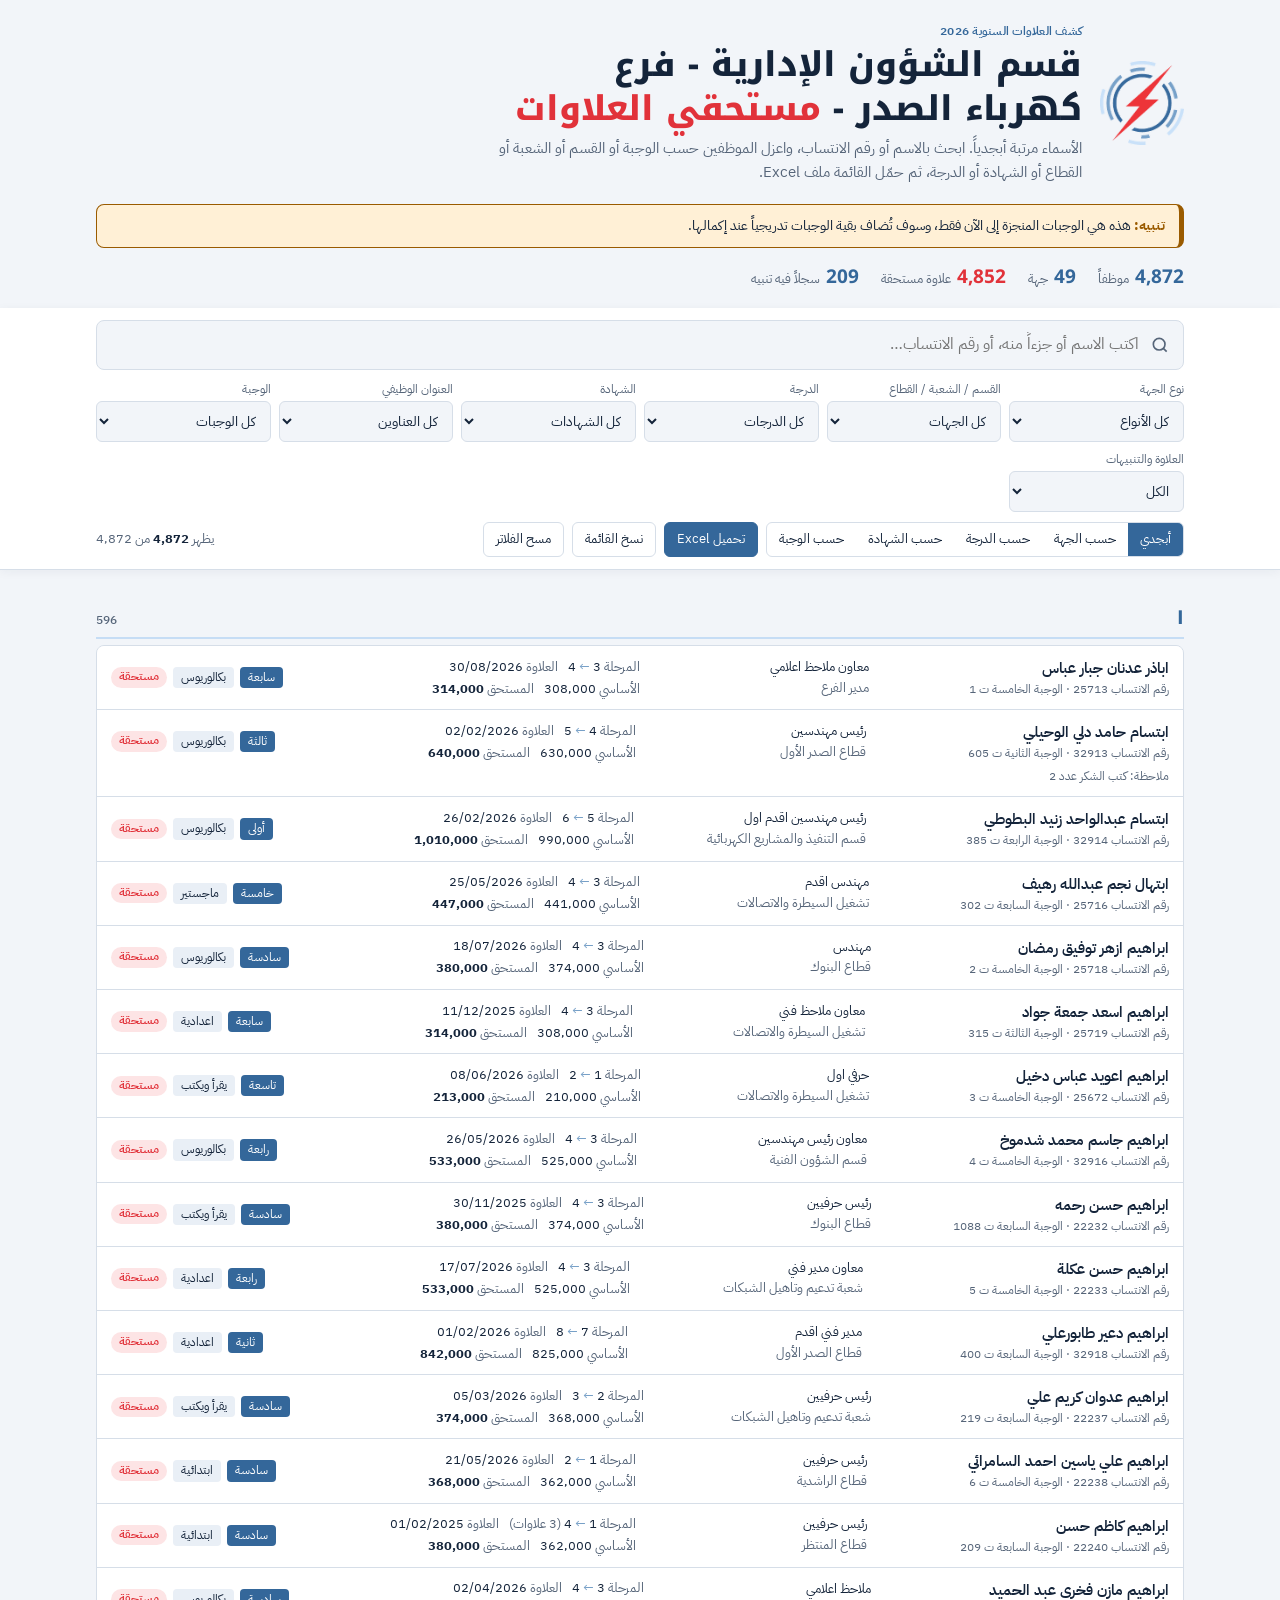
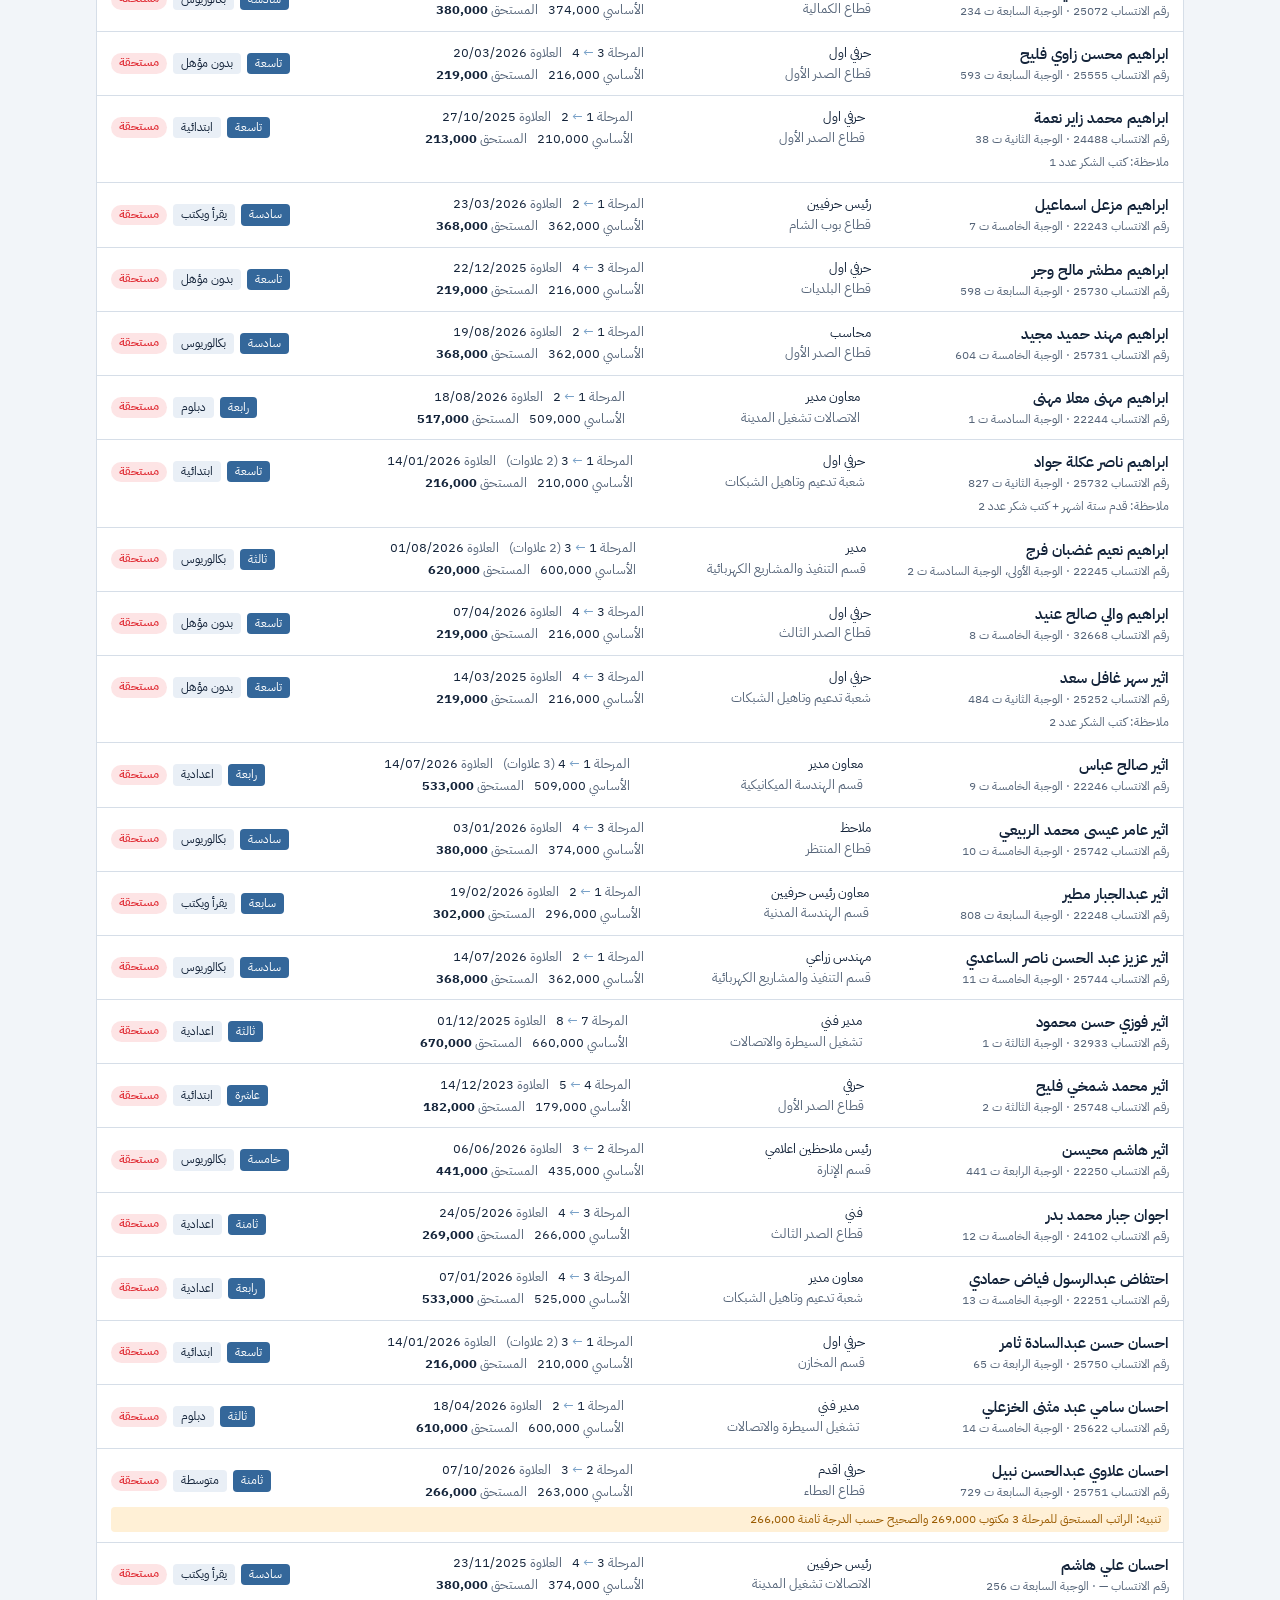
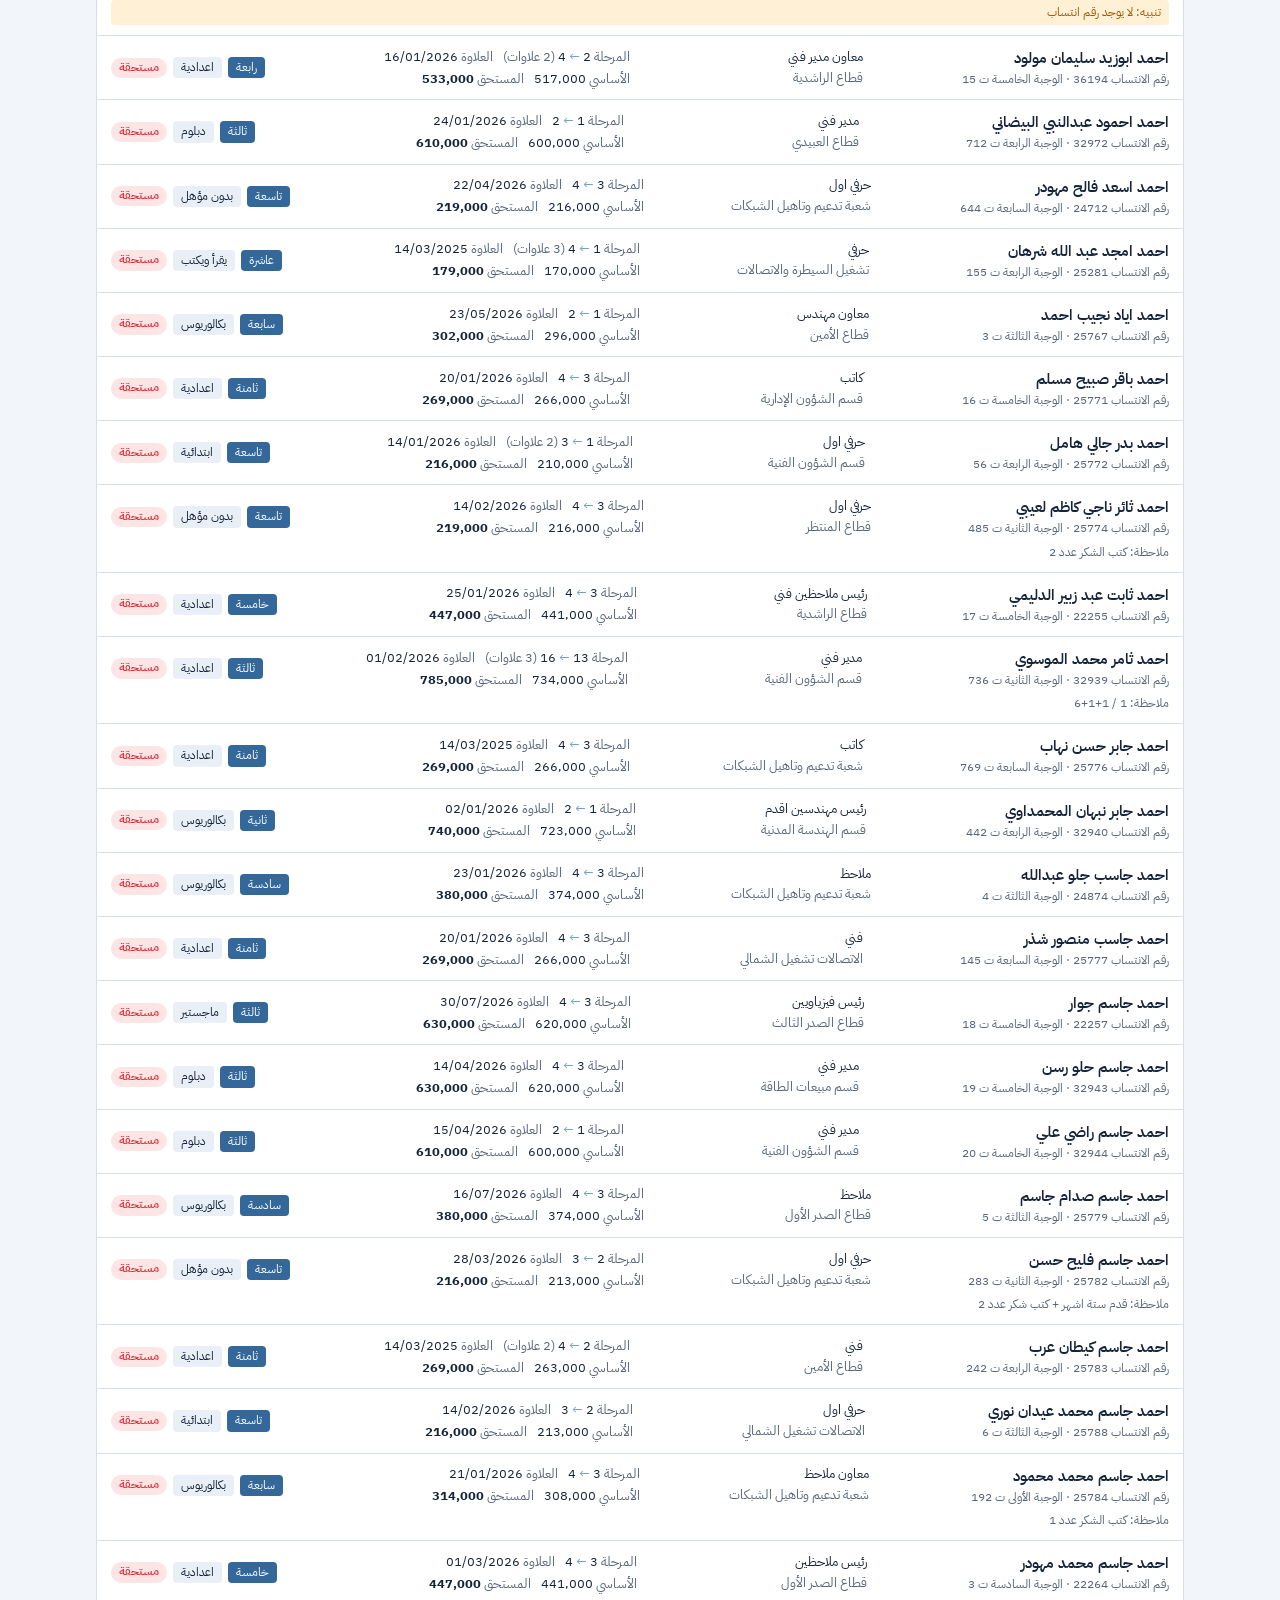
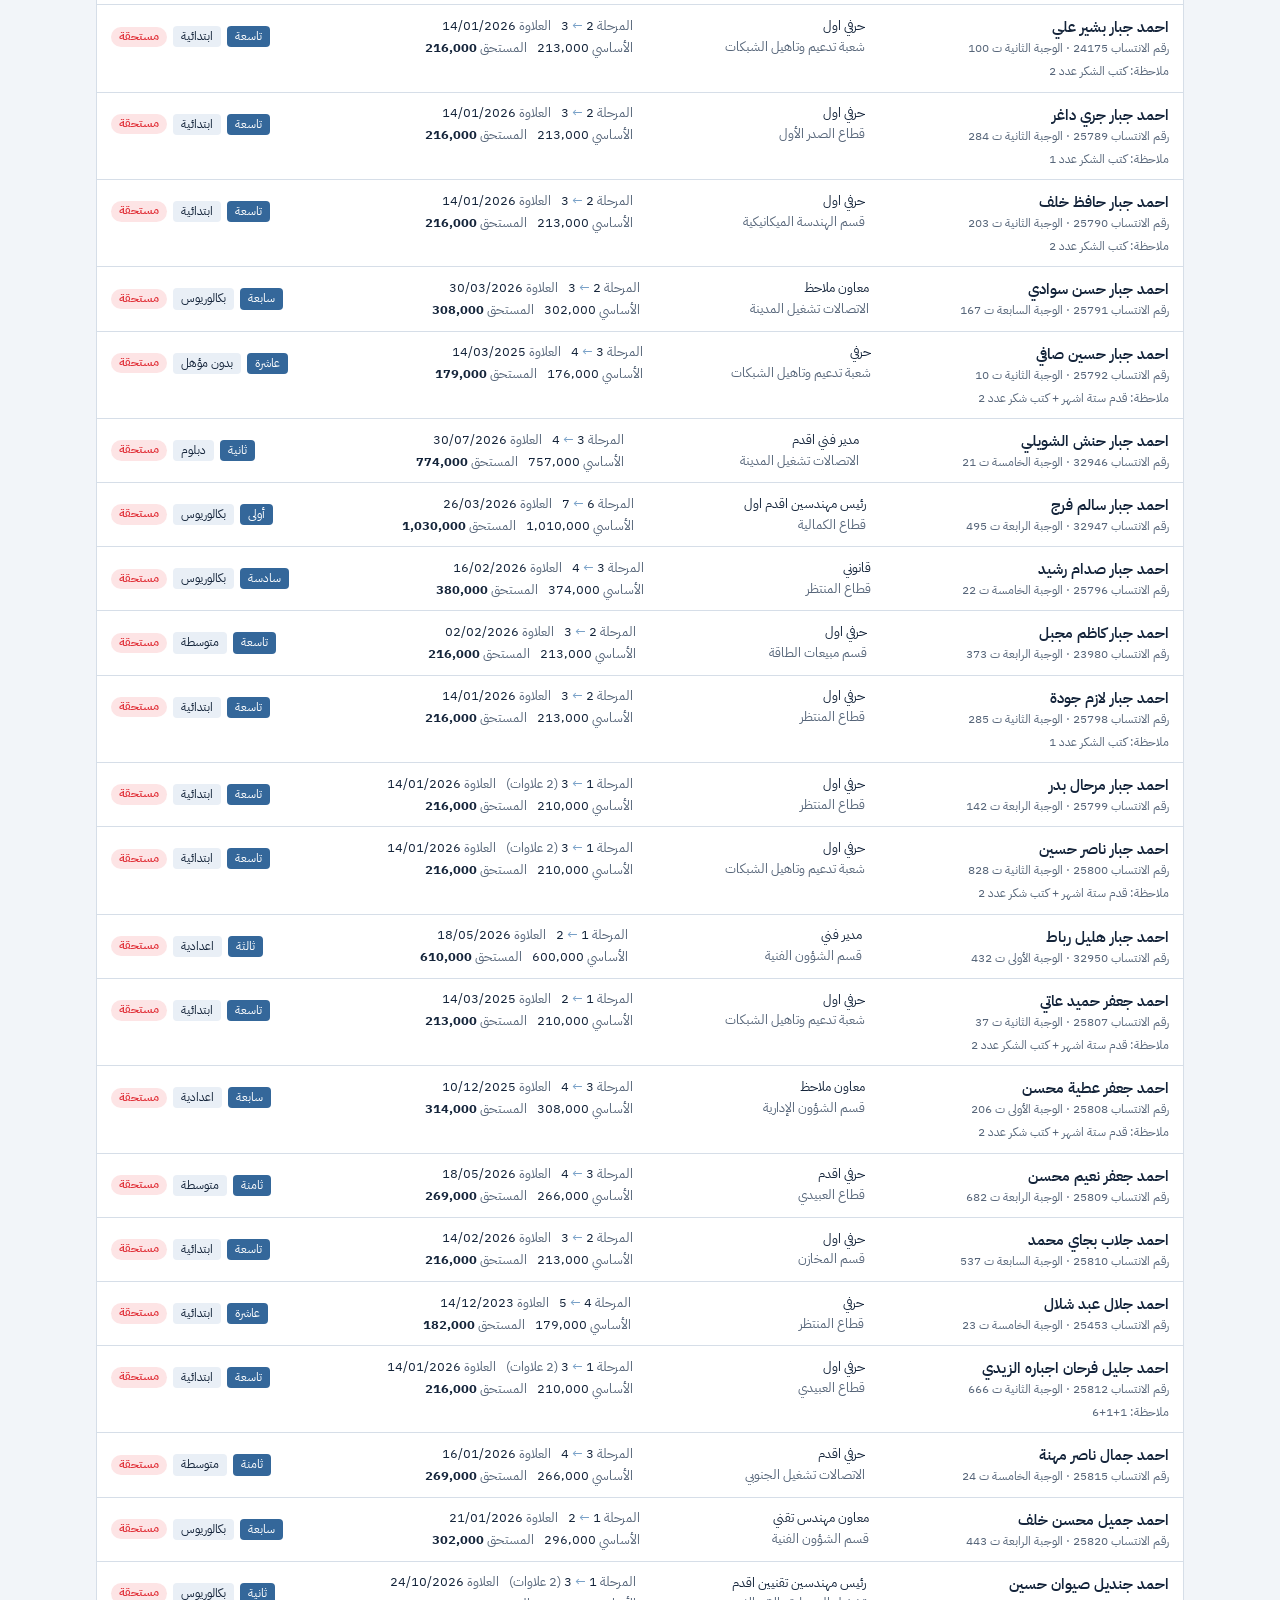
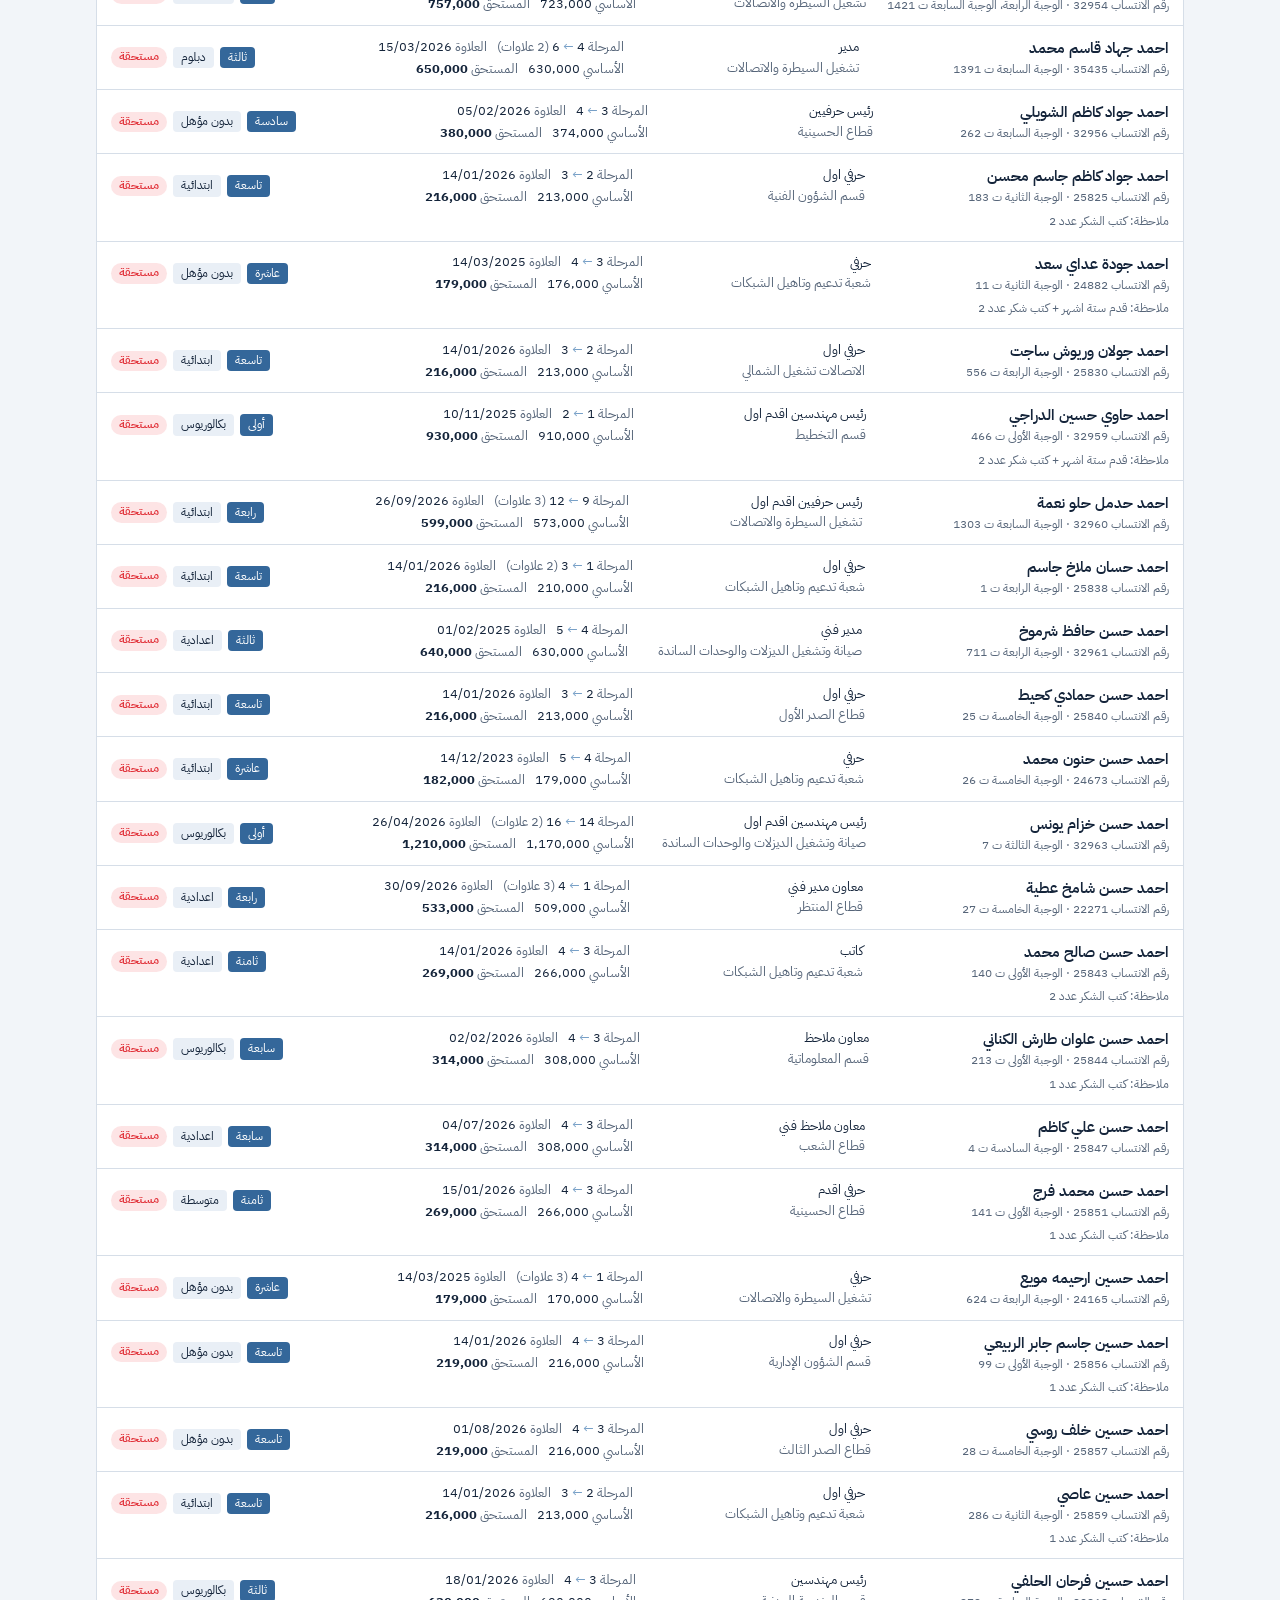
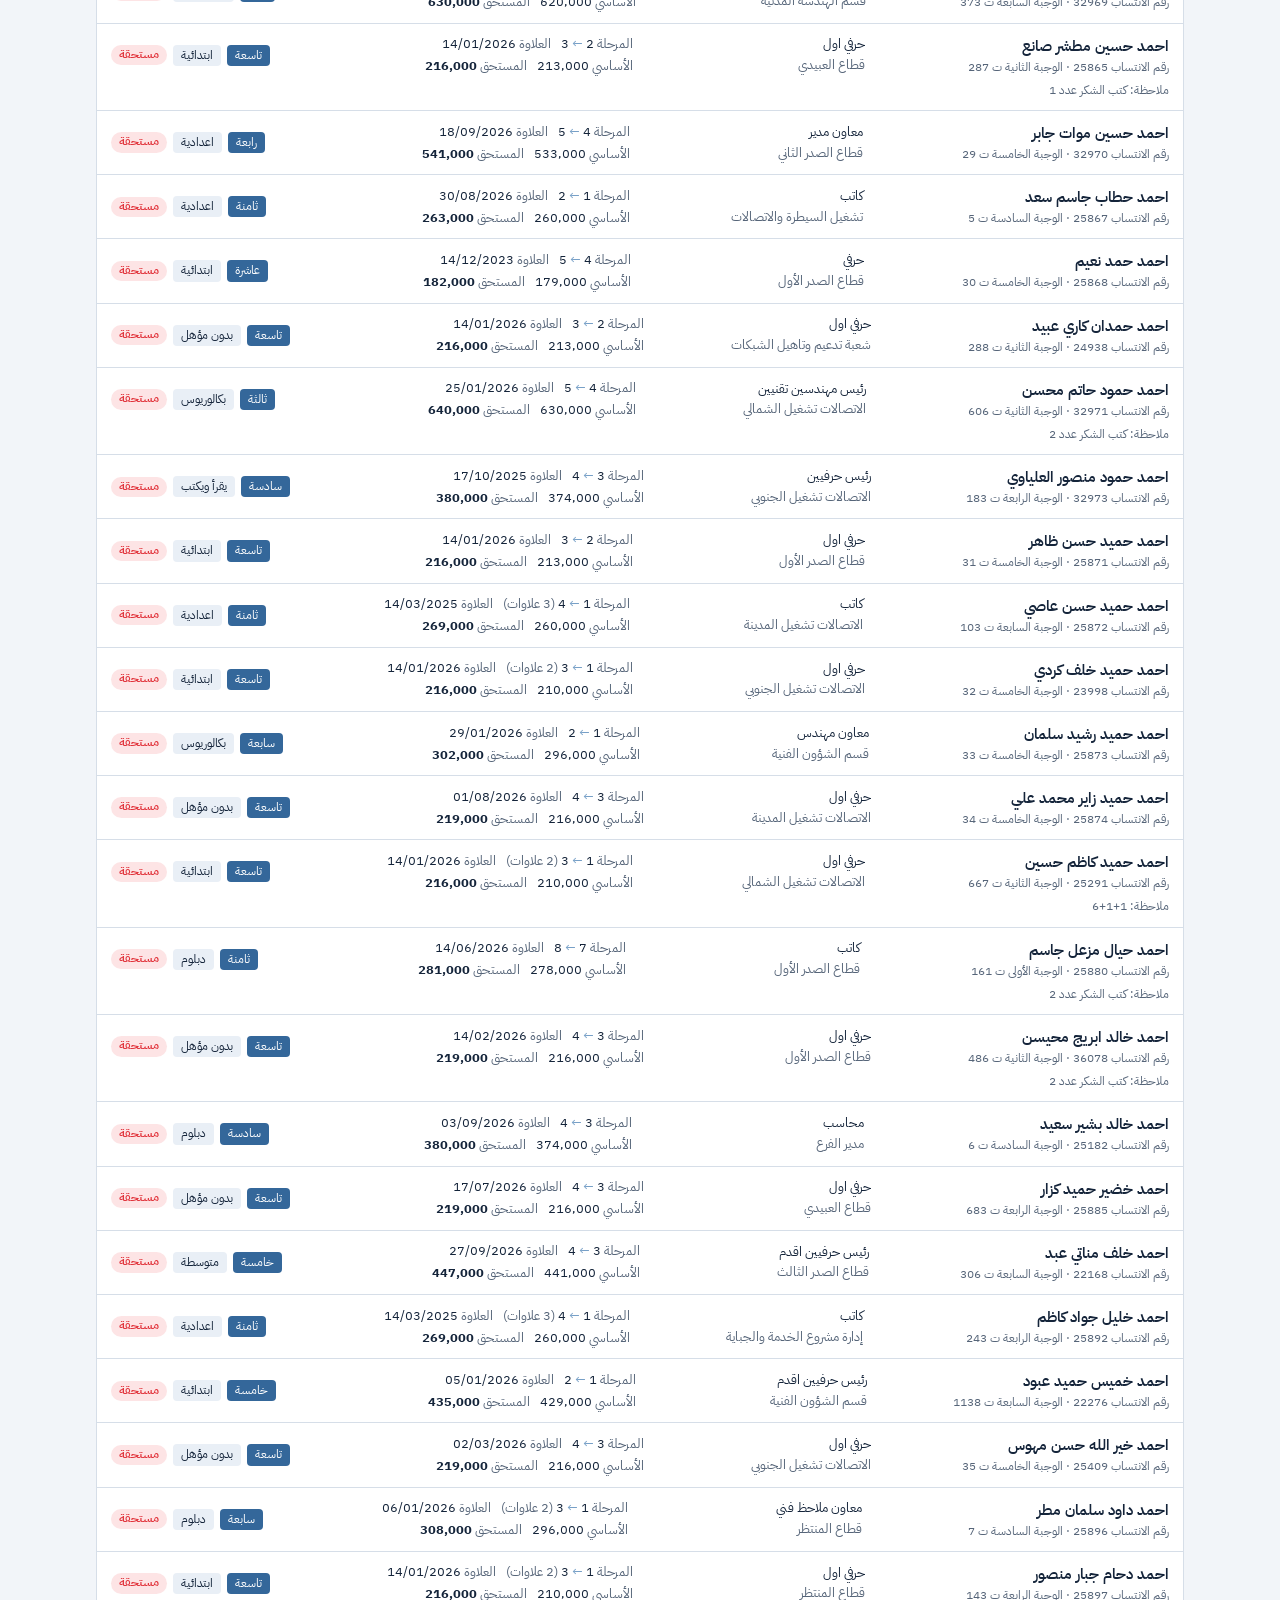
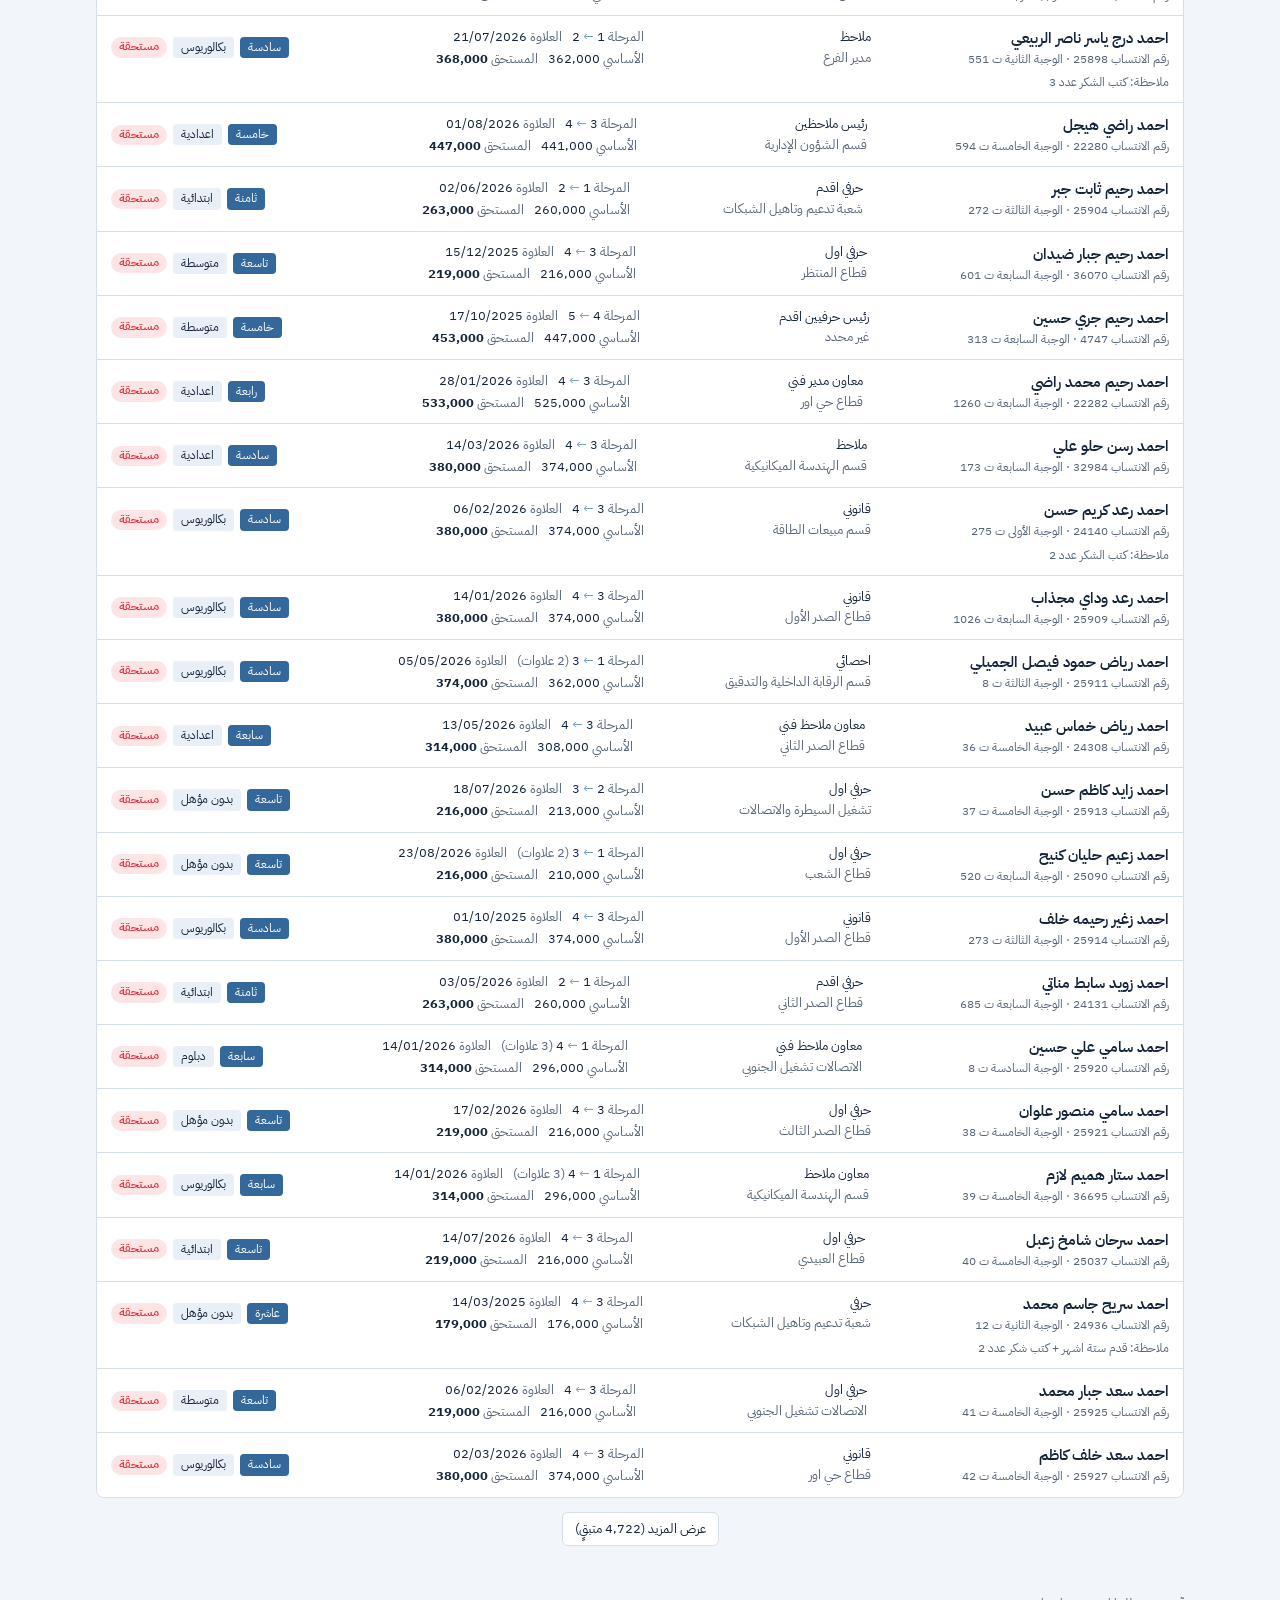
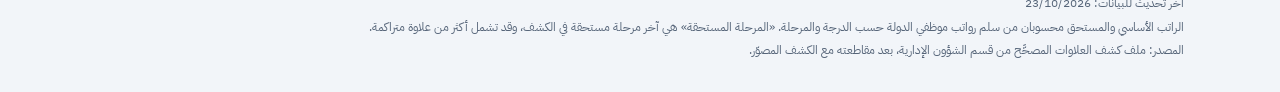
==== commit 8288c1d8: "Label the appendix file as batch 2 and drop superseded files Co-Authored-By: Claude Opus 5.5 <norepl" ====
--- a/employees/index.html
+++ b/employees/index.html
@@ -127,7 +127,7 @@
 @media (prefers-reduced-motion:reduce){*{transition:none!important}}
 </style>
 <div id="app"></div>
-<script id="emp-data" type="application/json">{"meta":{"updated":"23/10/2026","source":"الوجبات الأولى وملحقها والرابعة والخامسة والسابعة"},"rows":[[1,"24078","محمد جاسم حسين عبد","قسم التنفيذ والمشاريع الكهربائية","حرفي","عاشرة",3,4,"يقرأ ويكتب","14/03/2025","قدم ستة اشهر + كتب شكر عدد 2","","الوجبة الأولى"],[2,"24207","امير علي محمد حسين","شعبة تدعيم وتاهيل الشبكات","حرفي","عاشرة",3,4,"يقرأ ويكتب","14/03/2025","قدم ستة اشهر + كتب شكر عدد 2","","الوجبة الأولى"],[2,"22245","ابراهيم نعيم غضبان فرج","قسم التنفيذ والمشاريع الكهربائية","مدير","ثالثة",1,3,"بكالوريوس","01/08/2026","","","الوجبة الأولى، الوجبة السادسة"],[3,"24854","هاشم محمد جبر جاسم","شعبة تدعيم وتاهيل الشبكات","حرفي","عاشرة",3,4,"يقرأ ويكتب","14/03/2025","قدم ستة اشهر + كتب شكر عدد 2","","الوجبة الأولى"],[4,"25415","سيف علي جاسم حافظ","شعبة تدعيم وتاهيل الشبكات","حرفي","عاشرة",3,4,"يقرأ ويكتب","14/03/2025","قدم ستة اشهر + كتب شكر عدد 2","","الوجبة الأولى"],[6,"27802","خالد عبد كاظم محسن","شعبة تدعيم وتاهيل الشبكات","حرفي","عاشرة",3,4,"يقرأ ويكتب","14/03/2025","قدم ستة اشهر + كتب شكر عدد 2","","الوجبة الأولى"],[7,"30792","مالك جواد كاظم رسن","قسم الشؤون الإدارية","حرفي","عاشرة",3,4,"بدون مؤهل","14/03/2025","قدم ستة اشهر + كتب شكر عدد 2","","الوجبة الأولى"],[8,"29021","عباس فاضل صافي جياد","قطاع الحسينية","حرفي","عاشرة",3,4,"بدون مؤهل","14/03/2025","قدم 6 اشهر +قدم شهر 1","","الوجبة الأولى"],[10,"24410","علي صلاح حسن عليوي","شعبة تدعيم وتاهيل الشبكات","حرفي اول","تاسعة",1,2,"يقرأ ويكتب","11/01/2026","كتب الشكر عدد 1","","الوجبة الأولى"],[11,"32307","نور حسون طاهر نور","قطاع الصدر الأول","حرفي اول","تاسعة",1,2,"ابتدائية","06/02/2026","قدم شهر 1","","الوجبة الأولى"],[12,"26284","اسعد كريم شعيع","شعبة تدعيم وتاهيل الشبكات","حرفي","عاشرة",3,4,"بدون مؤهل","14/03/2025","","اختلاف بين الوجبات في الشهادة","الوجبة الأولى، الوجبة السابعة"],[12,"23842","مؤمل سعد اعفاتي هاشم","شعبة تدعيم وتاهيل الشبكات","حرفي اول","تاسعة",2,3,"ابتدائية","14/01/2026","كتب الشكر عدد 2","","الوجبة الأولى"],[13,"24049","محمد يحيى عبد الواحد مصطفى","قطاع الصدر الأول","حرفي اول","تاسعة",2,3,"ابتدائية","14/01/2026","كتب الشكر عدد 2","","الوجبة الأولى"],[14,"24114","ياسر حميد زامل حمد","شعبة تدعيم وتاهيل الشبكات","حرفي اول","تاسعة",2,3,"ابتدائية","14/01/2026","كتب الشكر عدد 2","","الوجبة الأولى"],[15,"24176","صادق جبار بشير علي","شعبة تدعيم وتاهيل الشبكات","حرفي اول","تاسعة",2,3,"ابتدائية","14/01/2026","كتب الشكر عدد 2","","الوجبة الأولى"],[16,"24254","مصطفى رعد دوحي مهنا","قطاع الصدر الأول","حرفي اول","تاسعة",2,3,"ابتدائية","14/01/2026","كتب الشكر عدد 2","","الوجبة الأولى"],[17,"24315","ماجد رشك ناصر عجيل","قطاع حي اور","حرفي اول","تاسعة",2,3,"يقرأ ويكتب","26/11/2025","كتب الشكر عدد 1","","الوجبة الأولى"],[18,"24537","باقر عبد احمد عبود","شعبة تدعيم وتاهيل الشبكات","حرفي اول","تاسعة",2,3,"ابتدائية","14/01/2026","كتب الشكر عدد 2","","الوجبة الأولى"],[19,"24872","علي السجاد سلام زغير","قسم الشؤون الفنية","حرفي اول","تاسعة",2,3,"ابتدائية","14/01/2026","كتب الشكر عدد 2","","الوجبة الأولى"],[20,"25088","خلف علي خلف مجيد الخليفة","قطاع البنوك","حرفي اول","تاسعة",2,3,"ابتدائية","14/01/2026","كتب الشكر عدد 1","","الوجبة الأولى"],[21,"25126","محمد خيون دويج صحين","شعبة تدعيم وتاهيل الشبكات","حرفي اول","تاسعة",2,3,"ابتدائية","14/01/2026","كتب الشكر عدد 2","","الوجبة الأولى"],[22,"25145","عقيل قاسم جمعة شولي","الاتصالات تشغيل الشمالي","حرفي اول","تاسعة",2,3,"ابتدائية","14/01/2026","كتب الشكر عدد 2","","الوجبة الأولى"],[23,"25187","اركان علي حسين عليوي","قطاع الصدر الثالث","حرفي اول","تاسعة",2,3,"ابتدائية","14/01/2026","كتب الشكر عدد 2","","الوجبة الأولى"],[24,"25250","كرار طالب جاسم حساني","قطاع بوب الشام","حرفي اول","تاسعة",2,3,"ابتدائية","14/01/2026","كتب الشكر عدد 2","","الوجبة الأولى"],[25,"25266","حسن سالم كاظم حطاب","قسم السلامة والفحص الهندسي","حرفي اول","تاسعة",2,3,"يقرأ ويكتب","13/10/2025","كتب الشكر عدد 1","","الوجبة الأولى"],[25,"31874","مصطفى محمد حسن مزعل الزيرجاوي","قسم الشؤون الإدارية","ملاحظ","سادسة",2,4,"بكالوريوس","09/10/2026","","","الوجبة الأولى، الوجبة السابعة"],[26,"25495","محمد راضي رشك هزاع","شعبة تدعيم وتاهيل الشبكات","حرفي اول","تاسعة",2,3,"ابتدائية","14/01/2026","كتب الشكر عدد 2","","الوجبة الأولى"],[27,"25969","احمد صبيح معروف","قطاع بوب الشام","حرفي اول","تاسعة",2,3,"ابتدائية","14/01/2026","كتب الشكر عدد 2","","الوجبة الأولى"],[28,"26154","احمد مايع مطرود محيسن","شعبة تدعيم وتاهيل الشبكات","حرفي اول","تاسعة",2,3,"ابتدائية","14/01/2026","كتب الشكر عدد 2","","الوجبة الأولى"],[29,"26155","احمد محسن احمد","قسم الهندسة الميكانيكية","حرفي اول","تاسعة",2,3,"ابتدائية","14/01/2026","كتب الشكر عدد 2","","الوجبة الأولى"],[30,"26205","احمد نعوم امناتي عبيدة","قطاع البلديات","حرفي اول","تاسعة",2,3,"ابتدائية","14/01/2026","كتب الشكر عدد 2","","الوجبة الأولى"],[30,"33146","انمار عادل قاسم سرتاب","قسم الشؤون القانونية","مشاور قانوني","رابعة",2,4,"بكالوريوس","25/02/2026","","","الوجبة الأولى، الوجبة الثالثة"],[31,"26220","احمد وسام احمد غالي","شعبة تدعيم وتاهيل الشبكات","حرفي اول","تاسعة",2,3,"ابتدائية","14/01/2026","كتب الشكر عدد 2","","الوجبة الأولى"],[32,"26275","اسعد حسين جعفر","قطاع حي اور","حرفي اول","تاسعة",2,3,"ابتدائية","14/01/2026","كتب الشكر عدد 2","","الوجبة الأولى"],[33,"26381","امير علي كريم مهدي","قطاع الصدر الأول","حرفي اول","تاسعة",2,3,"ابتدائية","14/01/2026","كتب الشكر عدد 2","","الوجبة الأولى"],[34,"26447","اياد علي محسن","الاتصالات تشغيل المدينة","حرفي اول","تاسعة",2,3,"ابتدائية","14/01/2026","كتب الشكر عدد 2","","الوجبة الأولى"],[35,"26450","اياد قاسم بندر جعاش","شعبة تدعيم وتاهيل الشبكات","حرفي اول","تاسعة",2,3,"ابتدائية","14/01/2026","كتب الشكر عدد 2","","الوجبة الأولى"],[36,"26498","ايهاب صادق هتلر عكلة","شعبة تدعيم وتاهيل الشبكات","حرفي اول","تاسعة",2,3,"ابتدائية","14/01/2026","كتب الشكر عدد 2","","الوجبة الأولى"],[37,"26713","جعفر جميل خضر سعد","قطاع البلديات","حرفي اول","تاسعة",2,3,"ابتدائية","14/01/2026","كتب الشكر عدد 2","","الوجبة الأولى"],[38,"26761","جواد كاظم سعيد لايذ","قطاع البلديات","حرفي اول","تاسعة",2,3,"ابتدائية","14/01/2026","كتب الشكر عدد 2","","الوجبة الأولى"],[39,"26838","حسن احمد عكار سعدون","شعبة تدعيم وتاهيل الشبكات","حرفي اول","تاسعة",2,3,"ابتدائية","14/01/2026","كتب الشكر عدد 2","","الوجبة الأولى"],[40,"26892","حسن عبد امهاوي عمارة","قطاع الصدر الثالث","حرفي اول","تاسعة",2,3,"ابتدائية","14/01/2026","كتب الشكر عدد 2","","الوجبة الأولى"],[41,"26925","حسن فالح سبهان يوسف","شعبة تدعيم وتاهيل الشبكات","حرفي اول","تاسعة",2,3,"ابتدائية","14/01/2026","كتب الشكر عدد 2","","الوجبة الأولى"],[42,"26978","حسين احمد داود سلمان","شعبة تدعيم وتاهيل الشبكات","حرفي اول","تاسعة",2,3,"ابتدائية","14/01/2026","كتب الشكر عدد 2","","الوجبة الأولى"],[43,"27041","حسين حميد خلف نعمة","قطاع الصدر الأول","حرفي اول","تاسعة",2,3,"ابتدائية","14/01/2026","كتب الشكر عدد 2","","الوجبة الأولى"],[44,"27066","حسين رحيم فاضل بشارة","قسم المخازن","حرفي اول","تاسعة",2,3,"ابتدائية","14/01/2026","كتب الشكر عدد 2","","الوجبة الأولى"],[45,"27080","حسين زامل حسين داغر","قسم الإنارة","حرفي اول","تاسعة",2,3,"ابتدائية","14/01/2026","كتب الشكر عدد 2","","الوجبة الأولى"],[46,"27117","حسين صباح انور مجيد","قسم الهندسة الميكانيكية","حرفي اول","تاسعة",2,3,"ابتدائية","14/01/2026","كتب الشكر عدد 2","","الوجبة الأولى"],[47,"27122","حسين صبيح بهار مشكور","قطاع بوب الشام","حرفي اول","تاسعة",2,3,"ابتدائية","14/01/2026","كتب الشكر عدد 2","","الوجبة الأولى"],[48,"27135","حسين عباس حاتم فهد","شعبة تدعيم وتاهيل الشبكات","حرفي اول","تاسعة",2,3,"ابتدائية","14/01/2026","كتب الشكر عدد 2","","الوجبة الأولى"],[49,"27148","حسين عبد السادة جلاب","قسم التنفيذ والمشاريع الكهربائية","حرفي اول","تاسعة",2,3,"ابتدائية","14/01/2026","كتب الشكر عدد 2","","الوجبة الأولى"],[50,"27160","حسين عبد لذيذ خويف","قطاع الشعب","حرفي اول","تاسعة",2,3,"ابتدائية","14/01/2026","كتب الشكر عدد 2","","الوجبة الأولى"],[51,"27229","حسين علي عبد الحسين جاسم","قطاع الحسينية","حرفي اول","تاسعة",2,3,"ابتدائية","14/01/2026","كتب الشكر عدد 2","","الوجبة الأولى"],[52,"27296","حسين كاظم راضي جاسم","شعبة تدعيم وتاهيل الشبكات","حرفي اول","تاسعة",2,3,"ابتدائية","14/01/2026","كتب الشكر عدد 2","","الوجبة الأولى"],[53,"27404","حقي اسماعيل رسول جبر","قسم الهندسة الميكانيكية","حرفي اول","تاسعة",2,3,"ابتدائية","14/01/2026","كتب الشكر عدد 2","","الوجبة الأولى"],[54,"27436","حمود والي تعبان جبر","قطاع الأمين","حرفي اول","تاسعة",2,3,"ابتدائية","14/01/2026","كتب الشكر عدد 2","","الوجبة الأولى"],[55,"27501","حيدر جبار حسين طابك","قطاع الأمين","حرفي اول","تاسعة",2,3,"ابتدائية","14/01/2026","كتب الشكر عدد 2","","الوجبة الأولى"],[56,"27947","رسول عباس حسين لازم","قسم الهندسة الميكانيكية","حرفي اول","تاسعة",2,3,"ابتدائية","14/01/2026","كتب الشكر عدد 2","","الوجبة الأولى"],[57,"27991","رعد عبدالزهرة كاطع","قطاع الصدر الأول","حرفي اول","تاسعة",2,3,"ابتدائية","14/01/2026","كتب الشكر عدد 2","","الوجبة الأولى"],[58,"27995","رعد كاطع موزان","شعبة تدعيم وتاهيل الشبكات","حرفي اول","تاسعة",2,3,"ابتدائية","14/01/2026","كتب الشكر عدد 2","","الوجبة الأولى"],[59,"28114","زياد خلف طعمة معارج","قطاع الصدر الثالث","حرفي اول","تاسعة",2,3,"ابتدائية","14/01/2026","كتب الشكر عدد 2","","الوجبة الأولى"],[60,"28118","زيد حامد حميد مجيد","قطاع حي اور","حرفي اول","تاسعة",2,3,"ابتدائية","14/01/2026","كتب الشكر عدد 2","","الوجبة الأولى"],[61,"28266","سجاد حسين راضي عباس","قطاع الصدر الثالث","حرفي اول","تاسعة",2,3,"ابتدائية","14/01/2026","كتب الشكر عدد 1","","الوجبة الأولى"],[62,"28512","سلام خلف حسن كريدي","قطاع الأمين","حرفي اول","تاسعة",2,3,"يقرأ ويكتب","13/01/2026","كتب الشكر عدد 1","","الوجبة الأولى"],[63,"28581","سيف سالم حمود زين","قطاع الصدر الثالث","حرفي اول","تاسعة",2,3,"ابتدائية","14/01/2026","كتب الشكر عدد 1","","الوجبة الأولى"],[64,"28632","سيف محمد نعيم حسين","شعبة تدعيم وتاهيل الشبكات","حرفي اول","تاسعة",2,3,"ابتدائية","14/01/2026","كتب الشكر عدد 2","","الوجبة الأولى"],[65,"28737","صباح سمير جفات كاظم","قطاع حي اور","حرفي اول","تاسعة",2,3,"ابتدائية","14/01/2026","كتب الشكر عدد 2","","الوجبة الأولى"],[66,"28755","صفاء جاسم عبد علي عبدالسادة","قطاع الصدر الثاني","حرفي اول","تاسعة",2,3,"ابتدائية","14/01/2026","كتب الشكر عدد 2","","الوجبة الأولى"],[67,"28766","صفاء سالم محمد حميدي","قطاع الشعب","حرفي اول","تاسعة",2,3,"ابتدائية","14/01/2026","كتب الشكر عدد 2","","الوجبة الأولى"],[68,"28767","صفاء سلمان محمد عذار","قسم الشؤون الفنية","حرفي اول","تاسعة",2,3,"ابتدائية","14/01/2026","كتب الشكر عدد 2","","الوجبة الأولى"],[69,"35613","نور الحسين فاخر قاسم","قطاع الصدر الأول","حرفي اول","تاسعة",2,3,"ابتدائية","19/01/2026","كتب الشكر عدد 2","","الوجبة الأولى"],[70,"24493","علي محمد كريم فالح","قطاع الصدر الثالث","معاون قانوني","سابعة",2,3,"بكالوريوس","31/12/2025","قدم 6 اشهر +كتاب شكر عدد 2","","الوجبة الأولى"],[71,"27123","حسين صبيح عبدالحسن","قسم التجهيز","محاسب","سادسة",3,4,"دبلوم","28/12/2025","قدم 6 اشهر +كتاب شكر عدد 1","","الوجبة الأولى"],[72,"29483","علي حسين خضير علي","قسم التخطيط","حرفي اول","تاسعة",2,3,"ابتدائية","14/01/2026","كتب الشكر عدد 1","","الوجبة الأولى"],[73,"36068","دعاء سمير عودة شلش","قسم الشؤون الإدارية","ملاحظ","سادسة",3,4,"بكالوريوس","09/02/2026","كتب الشكر عدد 3","","الوجبة الأولى"],[74,"23649","نبراس حميد ادم","قطاع الصدر الثاني","رئيس مبرمجين","ثالثة",1,2,"بكالوريوس","28/06/2026","كتب الشكر عدد 2","","الوجبة الأولى"],[75,"24523","محمد باقر عبد الحسن لعيبي غيلان","قسم الشؤون الإدارية","حرفي اول","تاسعة",2,3,"بكالوريوس","14/02/2026","كتب الشكر عدد 1","","الوجبة الأولى"],[76,"29856","علي عبد الكريم محمود احمد النوري","قسم الشؤون الإدارية","حرفي اول","تاسعة",2,3,"ابتدائية","14/01/2026","كتب الشكر عدد 2","","الوجبة الأولى"],[76,"27762","حيدر مهدي جولان عبيد البهادلي","قسم الشؤون الفنية","مهندس تقني","سادسة",1,3,"بكالوريوس","07/07/2026","","","الوجبة الأولى، الوجبة الثالثة"],[77,"30658","كرار فلاح حسن فليح","مدير الفرع","حرفي اول","تاسعة",2,3,"ابتدائية","14/01/2026","كتب الشكر عدد 2","","الوجبة الأولى"],[78,"30771","ماجد خضير هادي حمزة","قسم الشؤون الإدارية","حرفي اول","تاسعة",2,3,"ابتدائية","14/01/2026","كتب الشكر عدد 2","","الوجبة الأولى"],[79,"24148","احمد محسن عبود ماضي","قطاع الصدر الثاني","حرفي اول","تاسعة",2,3,"ابتدائية","14/01/2026","قدم شهر 2","","الوجبة الأولى"],[80,"26540","باقر حسين عليوي عبد الحسن","قسم الشؤون الفنية","حرفي اول","تاسعة",2,3,"ابتدائية","14/02/2026","قدم شهر 1","","الوجبة الأولى"],[81,"29480","علي حسين حميد جابر","قطاع الصدر الأول","حرفي اول","تاسعة",2,3,"ابتدائية","14/01/2026","قدم شهر 2","","الوجبة الأولى"],[82,"29536","علي حميد تبل عبد الرضا","قطاع الصدر الأول","حرفي اول","تاسعة",2,3,"ابتدائية","14/01/2026","قدم شهر 2","","الوجبة الأولى"],[82,"26348","امجد حسين حاتم حسن","قسم خدمات المواطنين","حرفي اول","تاسعة",2,3,"ابتدائية","14/01/2026","","العلاوة 2←3 بتاريخ 14/01/2026 في الوجبة الأولى و14/02/2026 في الوجبة السابعة","الوجبة الأولى، الوجبة السابعة"],[83,"29805","علي عباس محسن شندي","قسم الشؤون الفنية","حرفي اول","تاسعة",2,3,"ابتدائية","14/01/2026","قدم شهر 2","","الوجبة الأولى"],[84,"23421","مجيد عبد علي ثجيل","قسم الشؤون الإدارية","معاون مدير فني","رابعة",4,5,"اعدادية","09/06/2026","قدم شهر 2","","الوجبة الأولى"],[85,"30255","غزوان حسن كاظم محسن","قطاع الصدر الثاني","حرفي اول","تاسعة",2,3,"ابتدائية","14/01/2026","قدم شهر 2","","الوجبة الأولى"],[86,"30665","كرار كامل ماجد عبود","قسم الشؤون الفنية","حرفي اول","تاسعة",2,3,"ابتدائية","14/02/2026","قدم شهر 1","","الوجبة الأولى"],[87,"23965","رسول علي حسين موسى","قطاع الصدر الأول","حرفي اول","تاسعة",3,4,"يقرأ ويكتب","28/03/2026","كتب الشكر عدد 2","","الوجبة الأولى"],[88,"24578","نصير صكبان كركان مهاوي","شعبة تدعيم وتاهيل الشبكات","حرفي اول","تاسعة",3,4,"متوسطة","14/03/2025","قدم ستة اشهر + كتب شكر عدد 2","","الوجبة الأولى"],[89,"24873","علي محمد عبد بربوتي","شعبة تدعيم وتاهيل الشبكات","حرفي اول","تاسعة",3,4,"يقرأ ويكتب","02/02/2026","كتب الشكر عدد 1","","الوجبة الأولى"],[90,"25543","حيدر عباس مطشر عبود","قطاع المنتظر","حرفي اول","تاسعة",3,4,"يقرأ ويكتب","28/03/2026","كتب الشكر عدد 2","","الوجبة الأولى"],[91,"26075","احمد غانم عنيد جازع","شعبة تدعيم وتاهيل الشبكات","حرفي اول","تاسعة",3,4,"يقرأ ويكتب","04/01/2026","كتب الشكر عدد 1","","الوجبة الأولى"],[92,"26285","اسكندر جبار حجيرش حمودي","قطاع الصدر الثاني","حرفي اول","تاسعة",3,4,"يقرأ ويكتب","02/03/2026","كتب الشكر عدد 1","","الوجبة الأولى"],[93,"26898","حسن علي انور هليل","شعبة تدعيم وتاهيل الشبكات","حرفي اول","تاسعة",3,4,"يقرأ ويكتب","20/01/2026","كتب الشكر عدد 2","","الوجبة الأولى"],[94,"27335","حسين محسن رحمة رهيج","قطاع المنتظر","حرفي اول","تاسعة",3,4,"يقرأ ويكتب","02/02/2026","كتب الشكر عدد 2","","الوجبة الأولى"],[95,"27515","حيدر جهاد نمر فجر","قطاع الحسينية","حرفي اول","تاسعة",3,4,"يقرأ ويكتب","17/01/2026","كتب الشكر عدد 2","","الوجبة الأولى"],[96,"27523","حيدر حسن حسب وادي","قطاع الصدر الثاني","حرفي اول","تاسعة",3,4,"يقرأ ويكتب","14/01/2026","كتب الشكر عدد 2","","الوجبة الأولى"],[97,"28816","ضرغام ياسين خلف ذهب","قطاع الصدر الثالث","حرفي اول","تاسعة",3,4,"يقرأ ويكتب","26/01/2026","كتب الشكر عدد 2","","الوجبة الأولى"],[98,"32340","نورة وسام حميد مجيد","قسم الشؤون الإدارية","حرفي اول","تاسعة",3,4,"يقرأ ويكتب","01/12/2025","كتب الشكر عدد 1","","الوجبة الأولى"],[99,"25856","احمد حسين جاسم جابر الربيعي","قسم الشؤون الإدارية","حرفي اول","تاسعة",3,4,"بدون مؤهل","14/01/2026","كتب الشكر عدد 1","","الوجبة الأولى"],[100,"36960","مهيمن حليم يوسف عزيز","قسم الشؤون المالية","حرفي اول","تاسعة",3,4,"بدون مؤهل","01/05/2026","كتب الشكر عدد 3","","الوجبة الأولى"],[101,"26149","احمد ماجد حميد","قطاع الصدر الأول","حرفي اول","تاسعة",3,4,"بدون مؤهل","10/01/2026","كتب الشكر عدد 2","","الوجبة الأولى"],[102,"26356","امجد كريم واشي زناد","قطاع الصدر الأول","حرفي اول","تاسعة",3,4,"بدون مؤهل","10/02/2026","كتب الشكر عدد 2","","الوجبة الأولى"],[103,"24382","حسن حسام حسن عبيد","قسم التنفيذ والمشاريع الكهربائية","حرفي اول","تاسعة",3,4,"بدون مؤهل","11/05/2026","قدم شهر 1","","الوجبة الأولى"],[104,"24586","علي صبار جبارة عسكر","قسم الشؤون الفنية","حرفي اول","تاسعة",3,4,"بدون مؤهل","06/03/2026","قدم شهر 2","","الوجبة الأولى"],[105,"27005","حسين جاسم محمد اديم","قسم الشؤون الفنية","حرفي اول","تاسعة",3,4,"بدون مؤهل","21/02/2026","قدم شهر 1","","الوجبة الأولى"],[106,"27390","حسين هاشم حنون كاظم","قسم الشؤون الفنية","حرفي اول","تاسعة",3,4,"بدون مؤهل","26/03/2026","","","الوجبة الأولى"],[107,"29886","علي عودة حلبوص غضبان","قطاع الصدر الأول","حرفي اول","تاسعة",3,4,"بدون مؤهل","08/02/2026","","","الوجبة الأولى"],[108,"24753","امير باسم طعمه حيال","الاتصالات تشغيل الجنوبي","حرفي اول","تاسعة",3,4,"بدون مؤهل","14/03/2026","قدم ستة اشهر + كتب شكر عدد 2","","الوجبة الأولى"],[109,"27105","حسين شمال جريش رجا","قطاع الصدر الأول","حرفي اول","تاسعة",3,4,"بدون مؤهل","02/03/2026","قدم شهر 1","","الوجبة الأولى"],[110,"29434","علي جواد كاظم لعيبي","قطاع المنتظر","حرفي اول","تاسعة",3,4,"بدون مؤهل","14/01/2026","قدم شهر 1","","الوجبة الأولى"],[111,"36328","رحمن عبدالحسين هاشم مانع","قطاع المنتظر","حرفي اول","تاسعة",3,4,"بدون مؤهل","17/03/2026","قدم شهر 1","","الوجبة الأولى"],[112,"139","حسين سامي صابرسلطان النوري","قسم الهندسة الميكانيكية","حرفي اقدم","ثامنة",1,2,"ابتدائية","09/12/2025","كتب الشكر عدد 1","","الوجبة الأولى"],[113,"24022","سجاد جبار جاسم مطر","قسم المخازن","حرفي اقدم","ثامنة",1,2,"ابتدائية","24/03/2026","كتب الشكر عدد 2","","الوجبة الأولى"],[114,"25029","سجاد علي جابر مطلك","قسم الشؤون الفنية","حرفي اقدم","ثامنة",1,2,"ابتدائية","29/03/2026","كتب الشكر عدد 2","","الوجبة الأولى"],[114,"26781","حازم محمد لطيف ارذاله","قطاع الكمالية","حرفي اقدم","ثامنة",1,3,"ابتدائية","01/10/2026","","الراتب المستحق للمرحلة 2 مكتوب 213,000 والصحيح حسب الدرجة ثامنة 263,000","الوجبة الأولى، الوجبة السابعة"],[115,"25033","مصطفى جاسم محي عبد","شعبة تدعيم وتاهيل الشبكات","حرفي اقدم","ثامنة",1,2,"ابتدائية","11/03/2026","كتب الشكر عدد 2","","الوجبة الأولى"],[116,"27590","حيدر شريف شياع الدراجي","قطاع العبيدي","حرفي اقدم","ثامنة",1,2,"ابتدائية","21/01/2026","كتب الشكر عدد 2","","الوجبة الأولى"],[117,"31746","مصطفى زياد عبدالكاظم عطيه","قطاع الصدر الأول","حرفي اقدم","ثامنة",1,2,"ابتدائية","01/02/2026","كتب الشكر عدد 2","","الوجبة الأولى"],[121,"28108","زهراء مهدي عبدالرضا علي","مدير الفرع","كاتب","ثامنة",1,2,"اعدادية","25/05/2026","كتب الشكر عدد 3","","الوجبة الأولى"],[122,"36477","حسن خضير عباس حسين","مدير الفرع","كاتب","ثامنة",1,2,"اعدادية","30/06/2026","كتب الشكر عدد 2","","الوجبة الأولى"],[123,"26175","احمد محمد عدنان حمودي","قطاع العطاء","كاتب","ثامنة",1,2,"اعدادية","30/05/2026","قدم 6 اشهر + قدم شهر","","الوجبة الأولى"],[124,"28461","سركيس حسين حميد حسن","قطاع المنتظر","حرفي اقدم","ثامنة",1,2,"ابتدائية","02/03/2026","قدم شهر 1","","الوجبة الأولى"],[125,"24750","وجدان حسن سلمان جبر العبودي","قسم الشؤون الإدارية","حرفي اقدم","ثامنة",1,2,"ابتدائية","12/01/2026","قدم شهر 3","","الوجبة الأولى"],[126,"30111","علي نعيم عويد عبد السادة","شعبة تدعيم وتاهيل الشبكات","كاتب","ثامنة",1,2,"اعدادية","26/06/2026","قدم شهر 2","","الوجبة الأولى"],[127,"24143","علي رعد نعمة غيلان","قسم السلامة والفحص الهندسي","حرفي اقدم","ثامنة",2,3,"متوسطة","16/10/2025","كتب الشكر عدد 1","","الوجبة الأولى"],[129,"31138","محمد صادق عبدالحميد جاسم","قسم الشؤون المالية","كاتب","ثامنة",2,3,"اعدادية","26/03/2026","كتب الشكر عدد 2","","الوجبة الأولى"],[130,"31956","منتظر اسماعيل هاشم كويش","قسم الشؤون الإدارية","فني","ثامنة",2,3,"اعدادية","30/10/2025","قدم ستة اشهر + كتب شكر عدد 1","","الوجبة الأولى"],[131,"24990","محمد خير الله خلف محمد","قسم الشؤون الإدارية","كاتب","ثامنة",2,3,"اعدادية","30/03/2026","كتب الشكر عدد 2","","الوجبة الأولى"],[132,"26633","تغريد حاتم جاسم علي","مدير الفرع","حرفي اقدم","ثامنة",2,3,"متوسطة","14/01/2025","كتب الشكر عدد 1","","الوجبة الأولى"],[133,"28817","ضمياء محسن حبيب حسن","قسم الشؤون الإدارية","حرفي اقدم","ثامنة",2,3,"بكالوريوس","28/03/2026","كتب الشكر عدد 2","","الوجبة الأولى"],[134,"33074","اخلاص كاظم شنيور الدراجي","قطاع الصدر الثاني","رئيس مهندسين","ثالثة",3,4,"بكالوريوس","24/03/2026","كتب الشكر عدد 2","","الوجبة الأولى"],[135,"30413","فؤاد عباس كاطع ثاني","تشغيل السيطرة والاتصالات","كاتب","ثامنة",2,3,"اعدادية","17/03/2026","قدم شهر 2","","الوجبة الأولى"],[136,"26388","امير مهدي جولان عبيد","قطاع الصدر الأول","حرفي اقدم","ثامنة",2,3,"متوسطة","03/02/2026","قدم شهر 1","","الوجبة الأولى"],[136,"36200","زمن حسين علي متعب","قسم الشؤون المالية","رئيس ملاحظين","خامسة",1,3,"اعدادية","01/09/2026","","","الوجبة الأولى، الوجبة السادسة"],[137,"24764","هبه صلاح محيسن","الاتصالات تشغيل الشمالي","حرفي اقدم","ثامنة",3,4,"متوسطة","02/11/2025","كتب الشكر عدد 1","","الوجبة الأولى"],[138,"24892","مهدي عباس عبد الحسن خلف","شعبة تدعيم وتاهيل الشبكات","كاتب","ثامنة",3,4,"اعدادية","01/01/2026","كتب الشكر عدد 1","","الوجبة الأولى"],[139,"24954","قاسم كاظم كريم ياسين","قطاع العطاء","حرفي اقدم","ثامنة",3,4,"متوسطة","04/01/2026","كتب الشكر عدد 1","","الوجبة الأولى"],[140,"25843","احمد حسن صالح محمد","شعبة تدعيم وتاهيل الشبكات","كاتب","ثامنة",3,4,"اعدادية","14/01/2026","كتب الشكر عدد 2","","الوجبة الأولى"],[141,"25851","احمد حسن محمد فرج","قطاع الحسينية","حرفي اقدم","ثامنة",3,4,"متوسطة","15/01/2026","كتب الشكر عدد 1","","الوجبة الأولى"],[142,"26762","جواد كاظم شغاتي مفتن","قطاع الصدر الثالث","حرفي اقدم","ثامنة",3,4,"متوسطة","25/01/2026","كتب الشكر عدد 2","","الوجبة الأولى"],[142,"28195","سارة عيدان محمد علاوي","صيانة وتشغيل الديزلات والوحدات الساندة","مهندس اقدم","خامسة",1,3,"بكالوريوس","12/05/2026","","","الوجبة الأولى، الوجبة السادسة"],[143,"28073","زهراء جاسب شنشول فيصل","شعبة تدعيم وتاهيل الشبكات","كاتب","ثامنة",3,4,"اعدادية","28/01/2026","كتب الشكر عدد 1","","الوجبة الأولى"],[144,"28275","سجاد حميد جبار عبطان","قطاع الصدر الثالث","فني","ثامنة",3,4,"اعدادية","13/01/2026","كتب الشكر عدد 1","","الوجبة الأولى"],[145,"28391","سجاد لطيف حسين علي","قطاع الصدر الثالث","كاتب","ثامنة",3,4,"اعدادية","13/01/2026","كتب الشكر عدد 1","","الوجبة الأولى"],[146,"24420","سيف الدين احمد محيبس عمارة","قطاع الصدر الأول","كاتب","ثامنة",3,4,"اعدادية","18/04/2026","كتب الشكر عدد 3","","الوجبة الأولى"],[147,"28563","سوزان عبد الرضا محسن","قسم الشؤون الإدارية","حرفي اقدم","ثامنة",3,4,"متوسطة","27/01/2026","كتب الشكر عدد 1","","الوجبة الأولى"],[148,"29647","علي ستار جبار سوادي","قسم الشؤون القانونية","حرفي اقدم","ثامنة",3,4,"متوسطة","04/12/2026","كتب الشكر عدد 1","","الوجبة الأولى"],[149,"26179","احمد محمد كاظم فليح","مدير الفرع","حرفي اقدم","ثامنة",3,4,"متوسطة","02/03/2026","كتب الشكر عدد 1","","الوجبة الأولى"],[150,"27760","حيدر منذر شناوة علي الموسوي","قسم الشؤون الإدارية","حرفي اقدم","ثامنة",3,4,"متوسطة","19/02/2026","كتب الشكر عدد 1","","الوجبة الأولى"],[151,"23484","محمد صدام كريم","قطاع الصدر الثاني","معاون مدير فني","رابعة",3,4,"بكالوريوس","22/03/2026","كتب الشكر عدد 2","","الوجبة الأولى"],[152,"30355","فراس حامد مخلف اسماعيل الزبيدي","قسم الشؤون الإدارية","كاتب","ثامنة",3,4,"اعدادية","01/11/2025","كتب الشكر عدد 1","","الوجبة الأولى"],[153,"31278","محمد علي عواد حسين","مدير الفرع","حرفي اقدم","ثامنة",3,4,"ابتدائية","04/02/2026","كتب الشكر عدد 1","","الوجبة الأولى"],[154,"23893","علي حسين عبد الزهرة عيدي","قسم الشؤون الفنية","كاتب","ثامنة",3,4,"اعدادية","24/04/2026","قدم شهر 3","","الوجبة الأولى"],[155,"24707","مهند محمد فالح حرج","شعبة تدعيم وتاهيل الشبكات","فني","ثامنة",3,4,"اعدادية","20/01/2026","قدم شهر 1","","الوجبة الأولى"],[156,"27227","حسين علي عباس خلف","قطاع الحسينية","حرفي اقدم","ثامنة",3,4,"متوسطة","28/01/2026","قدم شهر 2","","الوجبة الأولى"],[157,"27867","ذوالفقار مؤيد جاسم مطر","قطاع الصدر الأول","حرفي اقدم","ثامنة",3,4,"متوسطة","28/01/2026","قدم شهر 1","","الوجبة الأولى"],[157,"33861","سعد عطية محمد الربيعي","قسم الشؤون القانونية","مستشار قانوني","أولى",1,4,"بكالوريوس","26/08/2026","","","الوجبة الأولى، الوجبة الثالثة، الوجبة السادسة"],[158,"25965","احمد صبار كاظم بدر","قطاع الصدر الثالث","كاتب","ثامنة",3,4,"اعدادية","17/01/2026","قدم شكر عدد 3","","الوجبة الأولى"],[159,"29425","علي جمعة عبد الزهرة جبر","قطاع الصدر الأول","حرفي اقدم","ثامنة",3,4,"متوسطة","02/03/2026","قدم شهر 1","","الوجبة الأولى"],[160,"30119","علي هادي سعيد عبد","قسم الشؤون الإدارية","كاتب","ثامنة",3,4,"اعدادية","14/03/2025","قدم شهر 3","","الوجبة الأولى"],[161,"25880","احمد حيال مزعل جاسم","قطاع الصدر الأول","كاتب","ثامنة",7,8,"دبلوم","14/06/2026","كتب الشكر عدد 2","","الوجبة الأولى"],[162,"24535","رسول عبد الخضر كاطع مطير","قطاع الصدر الثالث","معاون ملاحظ","سابعة",1,2,"بكالوريوس","26/03/2026","قدم ستة اشهر + كتب شكر عدد 2","","الوجبة الأولى"],[163,"25328","حسين اكرم شنشل حسن","قطاع الشعب","معاون مهندس تقني","سابعة",1,2,"بكالوريوس","04/04/2026","قدم ستة اشهر + كتاب شكر عدد 1","","الوجبة الأولى"],[164,"25454","رسل حازم ابراهيم حبيب","قطاع حي اور","معاون محاسب","سابعة",1,2,"بكالوريوس","14/09/2025","كتب الشكر عدد 3","","الوجبة الأولى"],[165,"31839","مصطفى قاسم فرج كاظم","قطاع الصدر الأول","معاون محاسب","سابعة",1,2,"بكالوريوس","16/01/2026","قدم ستة اشهر + كتب شكر عدد 2","","الوجبة الأولى"],[166,"36431","رحمه احمد عدنان علي","قطاع بوب الشام","معاون مصحح","سابعة",1,2,"بكالوريوس","08/06/2026","كتب الشكر عدد 3","","الوجبة الأولى"],[167,"30155","عماد الدين محمد يحيى خليل الحداد","قسم الشؤون الإدارية","معاون ملاحظ","سابعة",1,2,"بكالوريوس","26/06/2026","كتب الشكر عدد 2","","الوجبة الأولى"],[168,"24711","علي جمال نجم عبد الله الدليمي","قسم الشؤون الإدارية","معاون مترجم","سابعة",1,2,"بكالوريوس","14/07/2025","قدم ستة اشهر + كتب شكر عدد 2","","الوجبة الأولى"],[169,"31107","محمد ستار باكيت مطر","قسم الشؤون الإدارية","معاون ملاحظ","سابعة",1,2,"بكالوريوس","26/06/2026","كتب الشكر عدد 2","الراتب المستحق للمرحلة 2 مكتوب 308,000 والصحيح حسب الدرجة سابعة 302,000","الوجبة الأولى"],[173,"24454","محمد شمس الدين اكبر كمر","قسم الشؤون المالية","معاون محاسب","سابعة",1,2,"بكالوريوس","14/02/2026","كتب الشكر عدد 1","الراتب المستحق للمرحلة 2 مكتوب 203,000 والصحيح حسب الدرجة سابعة 302,000","الوجبة الأولى"],[174,"29577","علي خليل ياسين جابر","قسم الشؤون الإدارية","معاون ملاحظ","سابعة",1,2,"بكالوريوس","28/06/2026","كتب الشكر عدد 2","","الوجبة الأولى"],[176,"27378","حسين ناصر محمد فاخر","قسم الشؤون الإدارية","معاون ملاحظ","سابعة",1,2,"بكالوريوس","30/05/2026","قدم شهر 3","","الوجبة الأولى"],[176,"34019","صفاء نجم عبد كيلان","قسم الهندسة الميكانيكية","رئيس مهندسين تقنيين اقدم","ثانية",2,4,"بكالوريوس","26/08/2026","","","الوجبة الأولى، الوجبة السادسة"],[177,"30326","فاطمة الزهراء عبد الامير عرمش","قسم الشؤون القانونية","معاون قانوني","سابعة",1,2,"بكالوريوس","25/06/2026","قدم شهر 3","","الوجبة الأولى"],[178,"24229","مصطفى علي عويد كاظم","قطاع الأمين","معاون ملاحظ","سابعة",2,3,"اعدادية","18/12/2025","كتب الشكر عدد 1","","الوجبة الأولى"],[179,"24569","محمد منتظر عدنان حسين","قسم الشؤون الفنية","معاون مصحح","سابعة",2,3,"بكالوريوس","30/03/2026","كتب الشكر عدد 2","","الوجبة الأولى"],[181,"26029","احمد عبد المنعم محمود احمد","قسم الإنارة","معاون ملاحظ","سابعة",2,3,"بكالوريوس","01/03/2026","كتب الشكر عدد 2","","الوجبة الأولى"],[182,"31784","مصطفى عباس زهراو ساهي","قسم الشؤون المالية","معاون محاسب","سابعة",2,3,"بكالوريوس","22/03/2026","كتب الشكر عدد 2","","الوجبة الأولى"],[183,"25091","علي بدر صبحي كاظم","قسم التخطيط","معاون ملاحظ","سابعة",2,3,"بكالوريوس","12/01/2026","قدم ستة اشهر + كتب شكر عدد 2","","الوجبة الأولى"],[184,"25595","شهاب احمد عودة كريم","قسم الشؤون الإدارية","معاون مصحح","سابعة",2,3,"بكالوريوس","25/10/2026","قدم شهر 2","","الوجبة الأولى"],[185,"22578","حيدر عباس سيد","قطاع الصدر الأول","معاون رئيس حرفيين","سابعة",3,4,"يقرأ ويكتب","26/05/2023","كتب الشكر عدد 3","","الوجبة الأولى"],[186,"23825","كرار كاظم شاطي سلمان","قطاع المنتظر","معاون ملاحظ","سابعة",3,4,"اعدادية","06/02/2026","قدم ستة اشهر + كتب شكر عدد 2","","الوجبة الأولى"],[187,"22395","امل حسين كاظم","قسم خدمات المواطنين","معاون مدير","رابعة",4,5,"دبلوم","07/01/2026","كتب الشكر عدد 3","","الوجبة الأولى"],[188,"24423","سجاد حسين كريم خيون","شعبة تدعيم وتاهيل الشبكات","معاون بايولوجي","سابعة",3,4,"بكالوريوس","01/07/2025","قدم ستة اشهر + كتاب شكر عدد 1","","الوجبة الأولى"],[189,"24660","حسن علي غائب ناصر","شعبة تدعيم وتاهيل الشبكات","معاون قانوني","سابعة",3,4,"بكالوريوس","14/03/2025","قدم ستة اشهر + كتب شكر عدد 2","","الوجبة الأولى"],[190,"24697","كميل سلمان سعيد كعود","الاتصالات تشغيل المدينة","معاون ملاحظ فني","سابعة",3,4,"دبلوم","14/01/2026","كتب الشكر عدد 2","","الوجبة الأولى"],[191,"25317","حوراء علي حسين ثجيل","قطاع البنوك","معاون مهندس تقني","سابعة",3,4,"بكالوريوس","14/01/2025","قدم ستة اشهر + كتب شكر عدد 2","","الوجبة الأولى"],[192,"25784","احمد جاسم محمد محمود","شعبة تدعيم وتاهيل الشبكات","معاون ملاحظ","سابعة",3,4,"بكالوريوس","21/01/2026","كتب الشكر عدد 1","","الوجبة الأولى"],[193,"25967","احمد صبحي مهدي صالح","قطاع بوب الشام","معاون ملاحظ","سابعة",3,4,"بكالوريوس","06/01/2026","كتب الشكر عدد 2","","الوجبة الأولى"],[194,"26206","احمد نوار عبد الحميد","قطاع الصدر الثالث","معاون ملاحظ اعلامي","سابعة",3,4,"بكالوريوس","21/06/2025","قدم ستة اشهر + كتاب شكر عدد 1","","الوجبة الأولى"],[195,"26324","الاء تموز جاسم رسن","قطاع البلديات","معاون ملاحظ","سابعة",3,4,"بكالوريوس","17/11/2025","كتب الشكر عدد 2","","الوجبة الأولى"],[196,"26437","اياد جبار راضي","قطاع المنتظر","معاون ملاحظ","سابعة",3,4,"اعدادية","20/01/2026","كتب الشكر عدد 3","","الوجبة الأولى"],[197,"26568","باقر محمود لفتة عطية","شعبة تدعيم وتاهيل الشبكات","معاون كيمياوي","سابعة",3,4,"بكالوريوس","30/01/2026","قدم ستة اشهر + كتب شكر عدد 2","","الوجبة الأولى"],[198,"26636","تقى حسن زويد حسين","قطاع الصدر الأول","معاون فيزيائي","سابعة",3,4,"بكالوريوس","18/04/2026","كتب الشكر عدد 2","","الوجبة الأولى"],[199,"26646","تيسير سلمان كاظم حسن","قطاع الكمالية","معاون ملاحظ","سابعة",3,4,"اعدادية","04/01/2026","كتب الشكر عدد 1","","الوجبة الأولى"],[200,"26853","حسن جعفر حسين ضمد","الاتصالات تشغيل المدينة","معاون ملاحظ","سابعة",3,4,"اعدادية","04/01/2026","كتب الشكر عدد 1","","الوجبة الأولى"],[202,"28506","سعيد كريم سعيد خلف","قطاع الصدر الثالث","معاون محاسب","سابعة",3,4,"بكالوريوس","13/08/2025","قدم ستة اشهر","","الوجبة الأولى"],[203,"24449","حسين علي ناصر لفته","قسم الشؤون الإدارية","معاون ملاحظ","سابعة",3,4,"بكالوريوس","21/01/2026","كتب الشكر عدد 1","","الوجبة الأولى"],[204,"30441","قاسم عبد الزهرة حسين","قطاع الصدر الأول","معاون ملاحظ","سابعة",3,4,"اعدادية","08/03/2025","كتب الشكر عدد 2","","الوجبة الأولى"],[205,"23908","محمد جعفر زاير جافل","قسم الشؤون المالية","معاون ملاحظ","سابعة",3,4,"بكالوريوس","01/01/2026","كتب الشكر عدد 1","","الوجبة الأولى"],[206,"25808","احمد جعفر عطية محسن","قسم الشؤون الإدارية","معاون ملاحظ","سابعة",3,4,"اعدادية","10/12/2025","قدم ستة اشهر + كتب شكر عدد 2","","الوجبة الأولى"],[207,"25945","احمد شاكر رسن رجة","مدير الفرع","معاون ملاحظ اعلامي","سابعة",3,4,"بكالوريوس","26/12/2025","قدم ستة اشهر + كتب شكر عدد 1","","الوجبة الأولى"],[208,"28302","سجاد سالم كطافة بدر","قسم التخطيط","معاون ملاحظ","سابعة",3,4,"اعدادية","13/01/2026","كتب الشكر عدد 2","","الوجبة الأولى"],[209,"34994","محمد مجيد عبد الساده حسين","قسم الهندسة الميكانيكية","رئيس مهندسين تقنيين اقدم","ثانية",1,2,"بكالوريوس","24/12/2025","قدم ستة اشهر","","الوجبة الأولى"],[210,"29295","علاء عبد ياسر مهلهل العتابي","قسم المعلوماتية","معاون ملاحظ فني","سابعة",3,4,"اعدادية","23/03/2026","كتب الشكر عدد 3","","الوجبة الأولى"],[211,"32155","مؤمل عباس وهاب حسين","قسم المعلوماتية","معاون ملاحظ","سابعة",3,4,"اعدادية","14/09/2025","قدم ستة اشهر","","الوجبة الأولى"],[212,"27331","حسين ماذي سيد شذر","قسم التجهيز","معاون ملاحظ","سابعة",3,4,"اعدادية","12/02/2026","قدم ستة اشهر + كتب شكر عدد 2","","الوجبة الأولى"],[213,"25844","احمد حسن علوان طارش الكناني","قسم المعلوماتية","معاون ملاحظ","سابعة",3,4,"بكالوريوس","02/02/2026","كتب الشكر عدد 1","","الوجبة الأولى"],[214,"29586","علي رحمن صدام طعمه","مدير الفرع","معاون ملاحظ","سابعة",3,4,"بكالوريوس","14/01/2026","كتب الشكر عدد 2","","الوجبة الأولى"],[215,"30598","كرار سيد عيسى علي","قسم الشؤون الإدارية","معاون ملاحظ","سابعة",3,4,"بكالوريوس","20/11/2025","قدم ستة اشهر + كتب شكر عدد 1","","الوجبة الأولى"],[216,"35701","حمزة مجيد الوس عودة","مدير الفرع","معاون مصحح","سابعة",3,4,"بكالوريوس","21/12/2025","كتب الشكر عدد 2","","الوجبة الأولى"],[217,"36436","علي حسين جري حيدر","مدير الفرع","معاون ملاحظ فني","سابعة",3,4,"اعدادية","29/05/2026","كتب الشكر عدد 2","","الوجبة الأولى"],[218,"28193","سارة علي عاصي شمخي","قسم مبيعات الطاقة","معاون محاسب","سابعة",3,4,"بكالوريوس","20/04/2025","قدم ستة اشهر + كتب شكر عدد 2","","الوجبة الأولى"],[219,"21963","محمد كاظم رحيم غضبان","قطاع الصدر الأول","معاون ملاحظ","سابعة",3,4,"دبلوم","14/02/2026","قدم شهر 1","","الوجبة الأولى"],[220,"24347","فارس علاوي هادي فارس","قطاع البنوك","معاون ملاحظ","سابعة",3,4,"اعدادية","02/04/2026","قدم شهر 1","","الوجبة الأولى"],[220,"27285","حسين فوزي نعيم ثويني","قطاع الصدر الأول","ملاحظ","سادسة",1,3,"اعدادية","29/10/2026","","","الوجبة الأولى، الوجبة السابعة"],[221,"25248","مريم علي حسين صالح","قطاع الكمالية","معاون مهندس","سابعة",3,4,"بكالوريوس","18/04/2026","قدم شهر 2","","الوجبة الأولى"],[222,"27551","حيدر خضير عباس غانم","قطاع الصدر الأول","معاون ملاحظ","سابعة",3,4,"اعدادية","27/01/2026","قدم شهر 1","","الوجبة الأولى"],[223,"28994","عباس عريبي محيبس كريم","قطاع الصدر الأول","معاون محاسب","سابعة",3,4,"دبلوم","14/08/2025","قدم 6 اشهر 1 + قدم شهر 1","","الوجبة الأولى"],[224,"31711","مصطفى حسين علي باقر","قطاع الصدر الثاني","معاون ملاحظ","سابعة",3,4,"اعدادية","14/01/2026","قدم شهر 1","","الوجبة الأولى"],[225,"32337","نوره عبدالرزاق علي حمدي","قسم الشؤون الإدارية","معاون ملاحظ","سابعة",3,4,"بكالوريوس","05/04/2026","قدم شهر 3","","الوجبة الأولى"],[226,"35645","محمد نهاد خلف حمود","قطاع الصدر الثاني","معاون ملاحظ اعلامي","سابعة",3,4,"بكالوريوس","26/03/2026","قدم شهر 1","","الوجبة الأولى"],[227,"24103","علي محمد موسى صحن","قطاع المنتظر","معاون ملاحظ","سابعة",3,4,"اعدادية","02/12/2025","قدم شهر 1","","الوجبة الأولى"],[228,"24542","حمد محمد داود ظاهر","قطاع البلديات","حرفي اول","تاسعة",2,3,"ابتدائية","14/01/2026","كتب الشكر عدد 2","","الوجبة الأولى"],[229,"29828","علي عبد الحسين ماضي زغير","شعبة تدعيم وتاهيل الشبكات","معاون ملاحظ","سابعة",3,4,"بكالوريوس","20/03/2026","قدم شهر 3","","الوجبة الأولى"],[230,"22024","خالد علي هبسي عبيد","قسم الشؤون الفنية","رئيس حرفيين","سادسة",1,2,"ابتدائية","23/01/2026","كتب الشكر عدد 2","","الوجبة الأولى"],[231,"23444","محمد جميل عبد","قطاع الأمين","رئيس حرفيين","سادسة",1,2,"يقرأ ويكتب","27/07/2025","قدم ستة اشهر + كتاب شكر عدد 1","","الوجبة الأولى"],[233,"34681","قاسم حيدر قاسم علي","قطاع الصدر الأول","رئيس حرفيين","سادسة",1,2,"متوسطة","30/10/2025","كتب الشكر عدد 1","","الوجبة الأولى"],[234,"27518","حيدر جواد هاشم درباش","قطاع الصدر الأول","ملاحظ","سادسة",1,2,"بكالوريوس","18/05/2026","قدم ستة اشهر + كتب شكر عدد 1","","الوجبة الأولى"],[236,"24081","ايناس علي ظاهر موازي","قسم التخطيط","باحث","سادسة",1,2,"بكالوريوس","13/12/2025","قدم ستة اشهر + كتب شكر عدد 2","","الوجبة الأولى"],[237,"27268","حسين فاخر فرحان عبدالله","قسم الشؤون الإدارية","ملاحظ","سادسة",1,2,"بكالوريوس","13/05/2026","قدم ستة اشهر + كتب شكر عدد 1","","الوجبة الأولى"],[238,"31625","مريم عبدالقادر سلمان قنبر غيلان","مدير الفرع","مبرمج","سادسة",1,2,"بكالوريوس","29/12/2025","قدم ستة اشهر + كتب شكر عدد 1","","الوجبة الأولى"],[239,"28002","رغد سعدون حمود محمد السراي","قسم الشؤون الإدارية","مصحح","سادسة",1,2,"بكالوريوس","25/03/2026","قدم ستة اشهر + كتب شكر عدد 2","","الوجبة الأولى"],[240,"32408","هدير علاوي ثامر محيسن","قسم الشؤون الإدارية","ملاحظ","سادسة",1,2,"بكالوريوس","17/11/2025","كتب الشكر عدد 1","","الوجبة الأولى"],[241,"27251","حسين علي منير عبد النبي الذيابي","قسم الرقابة الداخلية والتدقيق","ملاحظ","سادسة",1,2,"بكالوريوس","02/02/2026","قدم ستة اشهر + كتب شكر عدد 2","","الوجبة الأولى"],[242,"27177","حسين علاوي ناصر حافظ فريان","قسم الرقابة الداخلية والتدقيق","باحث","سادسة",1,2,"بكالوريوس","08/04/2026","قدم ستة اشهر + كتب شكر عدد 2","","الوجبة الأولى"],[243,"31052","محمد داود سليمان نصر الله السورميري","قسم الشؤون الإدارية","محاسب","سادسة",1,2,"بكالوريوس","23/06/2026","قدم ستة اشهر + كتب شكر عدد 1","","الوجبة الأولى"],[244,"27849","دعاء كاظم طعمه شحين","قطاع الصدر الأول","مهندس تقني","سادسة",1,2,"بكالوريوس","14/05/2026","قدم شهر 2","","الوجبة الأولى"],[246,"31274","محمد علي عبد الخضر كاطع مطير","قسم الشؤون الإدارية","ملاحظ","سادسة",1,2,"بكالوريوس","22/04/2026","قدم شهر 3","","الوجبة الأولى"],[247,"22075","سناء حسين علي عبدالكريم","قطاع حي اور","رئيس حرفيين","سادسة",2,3,"يقرأ ويكتب","28/01/2026","كتب الشكر عدد 2","","الوجبة الأولى"],[248,"22342","احمد ماجد صبيح هاشم","قطاع الصدر الثالث","رئيس حرفيين","سادسة",2,3,"يقرأ ويكتب","25/01/2026","كتب الشكر عدد 2","","الوجبة الأولى"],[249,"22744","جاسم خليف لهيب","قطاع الكمالية","رئيس حرفيين","سادسة",2,3,"ابتدائية","05/03/2026","كتب الشكر عدد 2","","الوجبة الأولى"],[250,"22752","جاسم محمد لطيف شقي","قسم الإنارة","رئيس حرفيين","سادسة",2,3,"يقرأ ويكتب","13/12/2025","كتب الشكر عدد 1","","الوجبة الأولى"],[252,"23464","محمد رشك شنين","الاتصالات تشغيل المدينة","رئيس حرفيين","سادسة",2,3,"ابتدائية","05/02/2026","كتب الشكر عدد 2","","الوجبة الأولى"],[253,"24059","سلام خالد حاجم معيجل","قطاع الصدر الثالث","ملاحظ","سادسة",2,3,"دبلوم","18/04/2026","كتب الشكر عدد 2","","الوجبة الأولى"],[254,"25205","تمارة رعد سعد سلمان","شعبة تدعيم وتاهيل الشبكات","ملاحظ فني","سادسة",2,3,"دبلوم","27/12/2025","كتب الشكر عدد 1","","الوجبة الأولى"],[255,"33042","احمد كريم حسن عسكر","قسم الشؤون الإدارية","رئيس حرفيين","سادسة",2,3,"يقرأ ويكتب","13/12/2025","كتب الشكر عدد 2","","الوجبة الأولى"],[256,"29868","علي عبد قاسم مطر","قسم التخطيط","محاسب","سادسة",2,3,"بكالوريوس","16/12/2025","قدم ستة اشهر + كتب شكر عدد 1","","الوجبة الأولى"],[258,"26468","ايمان جبار حميد حلو","قسم الشؤون الإدارية","مصحح","سادسة",2,3,"بكالوريوس","14/03/2026","كتب الشكر عدد 1","","الوجبة الأولى"],[260,"22194","سعد عيدان جناح اللامي","قسم الشؤون الإدارية","رئيس حرفيين","سادسة",2,1,"يقرأ ويكتب","19/01/2026","قدم شهر 1","الراتب المستحق للمرحلة 1 مكتوب 374,000 والصحيح حسب الدرجة سادسة 362,000؛ المرحلة المستحقة 1 لا تلي المرحلة 2","الوجبة الأولى"],[262,"5038","محمد سعد صبار رشيد الباوي","قسم الشؤون الإدارية","ملاحظ","سادسة",3,4,"بكالوريوس","03/02/2026","كتب الشكر عدد 2","","الوجبة الأولى"],[263,"22209","كاظم جواد كاظم عباس","الاتصالات تشغيل الجنوبي","رئيس حرفيين","سادسة",3,4,"ابتدائية","22/12/2025","كتب الشكر عدد 1","","الوجبة الأولى"],[264,"22422","ايوب كاظم مطيلج","قطاع الصدر الثالث","رئيس حرفيين","سادسة",3,4,"يقرأ ويكتب","16/12/2025","كتب الشكر عدد 2","","الوجبة الأولى"],[265,"22498","حسين صدام حميد مطلك","قطاع البلديات","رئيس حرفيين","سادسة",3,4,"يقرأ ويكتب","30/10/2025","كتب الشكر عدد 1","","الوجبة الأولى"],[266,"22596","حيدر قاسم خلف علي","قسم الهندسة الميكانيكية","رئيس حرفيين","سادسة",3,4,"يقرأ ويكتب","24/08/2025","قدم ستة اشهر + كتاب شكر عدد 1","","الوجبة الأولى"],[267,"22622","خضير عباس كاظم","قسم الشؤون الفنية","رئيس حرفيين","سادسة",3,4,"يقرأ ويكتب","02/01/2026","كتب الشكر عدد 1","","الوجبة الأولى"],[267,"32242","نجلاء كاظم صدام حسن","قطاع البلديات","مترجم","سادسة",3,4,"بكالوريوس","22/12/2025","","العلاوة 3←4 بتاريخ 22/12/2025 في الوجبة الأولى و22/01/2026 في الوجبة السابعة","الوجبة الأولى، الوجبة السابعة"],[268,"22908","صلاح نعيم كاظم سلمان","قطاع البلديات","رئيس حرفيين","سادسة",3,4,"يقرأ ويكتب","30/10/2025","كتب الشكر عدد 1","","الوجبة الأولى"],[269,"22975","عباس عبد الرحيم عباس العبيدي","قطاع الكمالية","رئيس حرفيين","سادسة",3,4,"ابتدائية","02/01/2026","كتب الشكر عدد 1","","الوجبة الأولى"],[270,"22984","عباس علي عباس سبهان","قسم الشؤون الفنية","رئيس حرفيين","سادسة",3,4,"ابتدائية","24/10/2025","كتب الشكر عدد 1","","الوجبة الأولى"],[271,"23365","كاظم سالم لفتة محيسن","قطاع الصدر الأول","ملاحظ","سادسة",3,4,"بكالوريوس","27/01/2026","كتب الشكر عدد 1","","الوجبة الأولى"],[272,"23403","مالك رحيم صبيح","قطاع الصدر الأول","رئيس حرفيين","سادسة",3,4,"يقرأ ويكتب","17/09/2025","قدم ستة اشهر","","الوجبة الأولى"],[273,"23644","ناجي حنون حروبي سعودي","الاتصالات تشغيل الشمالي","رئيس حرفيين","سادسة",3,4,"يقرأ ويكتب","08/03/2026","كتب الشكر عدد 2","","الوجبة الأولى"],[274,"23799","علي هاشم حميد علي","قسم الشؤون القانونية","قانوني","سادسة",3,4,"بكالوريوس","13/03/2026","كتب الشكر عدد 2","","الوجبة الأولى"],[275,"24140","احمد رعد كريم حسن","قسم مبيعات الطاقة","قانوني","سادسة",3,4,"بكالوريوس","06/02/2026","كتب الشكر عدد 2","","الوجبة الأولى"],[276,"24296","عباس خضير عباس مهدي","قطاع المنتظر","قانوني","سادسة",3,4,"بكالوريوس","04/01/2026","كتب الشكر عدد 1","","الوجبة الأولى"],[277,"24453","رغده عبدالكريم محمد","قطاع البنوك","مهندس","سادسة",3,4,"بكالوريوس","13/07/2025","قدم ستة اشهر + كتب الشكر عدد 1","","الوجبة الأولى"],[277,"30128","علي هاشم حسن عبد السامرائي","مدير الفرع","رئيس ملاحظين اعلامي","خامسة",1,3,"بكالوريوس","18/07/2026","","","الوجبة الأولى، الوجبة السادسة"],[278,"24676","اسماء جاسم محمد جواد","تشغيل السيطرة والاتصالات","مهندس","سادسة",3,4,"بكالوريوس","21/01/2026","قدم ستة اشهر + كتب شكر عدد 2","","الوجبة الأولى"],[279,"25059","حسن جعفر فخر الدين محمد","قطاع البلديات","مهندس زراعي","سادسة",3,4,"بكالوريوس","19/03/2026","","","الوجبة الأولى"],[280,"25238","كرار حسن جلوب اعبيد","قطاع الصدر الأول","محاسب","سادسة",3,4,"بكالوريوس","06/01/2026","كتب الشكر عدد 1","","الوجبة الأولى"],[281,"25301","سهر محمد عزيز كريم","قطاع الصدر الأول","ملاحظ اعلامي","سادسة",3,4,"بكالوريوس","02/11/2025","قدم ستة اشهر + كتب شكر عدد 1","","الوجبة الأولى"],[282,"25342","حسن فياض عبد مهدي","قطاع البلديات","مبرمج","سادسة",3,4,"بكالوريوس","17/01/2026","قدم ستة اشهر + كتب شكر عدد 2","","الوجبة الأولى"],[283,"25542","احمد صالح موزان سبهان","قطاع البنوك","ملاحظ","سادسة",3,4,"بكالوريوس","01/02/2026","كتب الشكر عدد 1","","الوجبة الأولى"],[284,"26162","احمد محمد جودة عذير","قطاع الكمالية","بايولوجي","سادسة",3,4,"بكالوريوس","09/01/2026","كتب الشكر عدد 1","","الوجبة الأولى"],[285,"26903","حسن علي حسين سعد","قطاع الصدر الأول","ملاحظ","سادسة",3,4,"بكالوريوس","04/02/2026","كتب الشكر عدد 1","","الوجبة الأولى"],[286,"26971","حسنين راضي شدهان حمودي","قطاع البنوك","مهندس تقني","سادسة",3,4,"بكالوريوس","12/12/2025","كتب الشكر عدد 1","","الوجبة الأولى"],[287,"27368","حسين مزهر عطية بنيان","شعبة تدعيم وتاهيل الشبكات","ملاحظ","سادسة",3,4,"بكالوريوس","25/01/2026","كتب الشكر عدد 2","","الوجبة الأولى"],[288,"27410","حمزة اسماعيل كريم ويس","قسم مبيعات الطاقة","مهندس","سادسة",3,4,"بكالوريوس","25/01/2026","كتب الشكر عدد 2","","الوجبة الأولى"],[289,"28077","زهراء حسن غايب عبد","قطاع الراشدية","قانوني","سادسة",3,4,"بكالوريوس","17/06/2026","كتب الشكر عدد 3","","الوجبة الأولى"],[290,"28456","سحر جاسم سعيد حسين","قسم الشؤون الفنية","كيمياوي","سادسة",3,4,"بكالوريوس","19/01/2026","قدم ستة اشهر + كتب شكر عدد 2","","الوجبة الأولى"],[291,"28464","سرمد سالم لفته حسين","الاتصالات تشغيل الشمالي","ملاحظ","سادسة",3,4,"بكالوريوس","04/02/2026","كتب الشكر عدد 2","","الوجبة الأولى"],[292,"28532","سلوان سالم عبدالرضا عبدالله","قطاع البلديات","قانوني","سادسة",3,4,"بكالوريوس","27/01/2026","قدم ستة اشهر + كتب شكر عدد 1","","الوجبة الأولى"],[293,"28627","سيف محسن علي كريم","قسم مبيعات الطاقة","قانوني","سادسة",3,4,"بكالوريوس","18/06/2026","كتب الشكر عدد 3","","الوجبة الأولى"],[294,"28653","شفق مهدي كاظم علي","قطاع البنوك","محاسب","سادسة",3,4,"بكالوريوس","10/02/2026","كتب الشكر عدد 2","","الوجبة الأولى"],[295,"32303","نورالهدى عبدالسلام محمد صالحى","شعبة تدعيم وتاهيل الشبكات","ملاحظ","سادسة",3,4,"دبلوم","01/05/2026","كتب الشكر عدد 3","","الوجبة الأولى"],[295,"22298","احمد عباس فاخر عكلة","قطاع الصدر الأول","مشاور قانوني مساعد","خامسة",1,3,"بكالوريوس","01/08/2026","","","الوجبة الأولى، الوجبة السابعة"],[296,"22835","سلمان اخليف زغير","قسم الشؤون الإدارية","رئيس حرفيين","سادسة",3,4,"يقرأ ويكتب","30/12/2025","كتب الشكر عدد 1","","الوجبة الأولى"],[297,"27455","حنين ايوب ابراهيم محمد العبيدي","قسم التخطيط","مهندس","سادسة",3,4,"بكالوريوس","27/12/2025","قدم ستة اشهر + كتب شكر عدد 2","","الوجبة الأولى"],[298,"28727","صبا حميد كاظم موزان","قسم التخطيط","بايولوجي","سادسة",3,4,"بكالوريوس","24/12/2025","قدم ستة اشهر + كتب شكر عدد 2","","الوجبة الأولى"],[299,"32404","هدى ناطق جبار محمد البياتي","قسم الشؤون الإدارية","مبرمج","سادسة",3,4,"بكالوريوس","28/02/2026","قدم ستة اشهر + كتب شكر عدد 2","","الوجبة الأولى"],[300,"29441","علي حامد عبدالصاحب خليف","قسم المعلوماتية","مهندس","سادسة",3,4,"بكالوريوس","14/12/2025","كتب الشكر عدد 3","","الوجبة الأولى"],[301,"29460","علي حسن علي جميل","قسم المعلوماتية","مهندس","سادسة",3,4,"بكالوريوس","10/01/2026","كتب الشكر عدد 3","","الوجبة الأولى"],[302,"27340","حسين محمد ابراهيم موسى","قسم التخطيط","مترجم","سادسة",3,4,"بكالوريوس","08/11/2025","قدم ستة اشهر عدد 2","","الوجبة الأولى"],[303,"32713","حيدر عباس كاظم خلف المحمداوي","مدير الفرع","ملاحظ اعلامي","سادسة",3,4,"بكالوريوس","09/03/2026","كتب الشكر عدد 1","","الوجبة الأولى"],[304,"26768","جيهان ياسر عبيد جليوي المكصيص","قسم الشؤون الإدارية","ملاحظ اعلامي","سادسة",3,4,"بكالوريوس","08/12/2025","قدم ستة اشهر + كتب شكر عدد 2","","الوجبة الأولى"],[305,"24112","صابرين فؤاد طعمة محمد الزيدي","قسم الشؤون الإدارية","ملاحظ","سادسة",3,4,"بكالوريوس","04/02/2026","كتب الشكر عدد 1","","الوجبة الأولى"],[306,"24716","سارة مهدي عبطان مجهول","قسم الشؤون الإدارية","مهندس تقني","سادسة",3,4,"بكالوريوس","18/01/2026","قدم ستة اشهر + كتب شكر عدد 2","","الوجبة الأولى"],[307,"25218","حسام حسن جاسب مشتت","قسم الشؤون القانونية","قانوني","سادسة",3,4,"بكالوريوس","19/11/2025","قدم ستة اشهر","","الوجبة الأولى"],[309,"28562","سهير نعيم حسان بدر ال ربيع","قسم الرقابة الداخلية والتدقيق","محاسب","سادسة",1,4,"بكالوريوس","01/12/2025","قدم ستة اشهر + كتب شكر عدد 2","اختلاف بين الوجبات في الدرجة، العنوان الوظيفي، الشهادة","الوجبة الأولى، الوجبة السادسة"],[309,"30604","كرار صدام علي حسن","قطاع الكمالية","مهندس تقني","سادسة",5,7,"ماجستير","10/07/2026","","","الوجبة الأولى، الوجبة السادسة"],[310,"34037","ضرغام سالم مزهر جاسم","قسم الهندسة الميكانيكية","رئيس مترجمين","ثالثة",4,5,"بكالوريوس","17/03/2026","قدم ستة اشهر + كتب شكر عدد 1","","الوجبة الأولى"],[311,"36425","علي ريسان فاضل جميل","قسم الشؤون المالية","محاسب","سادسة",3,4,"بكالوريوس","16/02/2026","قدم ستة اشهر + كتب شكر عدد 2","","الوجبة الأولى"],[312,"23606","منتظر سلمان عطية","قسم الشؤون القانونية","قانوني","سادسة",3,4,"ماجستير","14/01/2026","كتب الشكر عدد 2","","الوجبة الأولى"],[313,"23657","نجاة حميد عنيد","قسم الشؤون الإدارية","رئيس حرفيين","سادسة",3,4,"يقرأ ويكتب","28/06/2026","كتب الشكر عدد 3","","الوجبة الأولى"],[314,"22468","حسن عكاب مطلك صالح","قطاع الصدر الأول","رئيس حرفيين","سادسة",3,4,"يقرأ ويكتب","09/07/2025","قدم شهر 2","","الوجبة الأولى"],[315,"27077","حسين رفيق توفيق احمد","قسم الشؤون الفنية","مهندس","سادسة",3,4,"بكالوريوس","21/09/2025","قدم 6 اشهر مهندسين","","الوجبة الأولى"],[316,"27505","حيدر جبار موسى","قسم الهندسة الميكانيكية","ملاحظ","سادسة",3,4,"بكالوريوس","04/03/2026","قدم شهر 2","","الوجبة الأولى"],[317,"29485","علي حسين خلف فرحان","قطاع الصدر الأول","ملاحظ","سادسة",3,4,"بكالوريوس","15/02/2026","قدم شهر 1","","الوجبة الأولى"],[319,"35836","عقيل قاسم خلف","قطاع الصدر الأول","رئيس حرفيين","سادسة",3,4,"يقرأ ويكتب","21/02/2026","قدم شهر 1","","الوجبة الأولى"],[320,"26322","الاء احمد عباس حسن الربيعي","قسم الشؤون القانونية","قانوني","سادسة",3,4,"ماجستير","03/03/2026","قدم شهر 3","","الوجبة الأولى"],[321,"26977","حسين احمد حسين نامدار","قسم الشؤون الإدارية","ملاحظ اعلامي","سادسة",3,4,"بكالوريوس","17/01/2026","قدم شهر 3","","الوجبة الأولى"],[322,"27727","حيدر كريم واحد مساعد","قطاع المنتظر","قانوني","سادسة",3,4,"بكالوريوس","02/03/2026","قدم شهر 1","","الوجبة الأولى"],[323,"28542","سماح محمد جمعة مجهول الغراوي","قطاع الصدر الثاني","ملاحظ","سادسة",3,4,"اعدادية","28/05/2026","قدم شهر 3","","الوجبة الأولى"],[324,"31804","مصطفى عبدعلي حسب جاسم","قطاع الصدر الأول","ملاحظ","سادسة",3,4,"بكالوريوس","17/12/2025","قدم شهر 3","","الوجبة الأولى"],[325,"32863","هدى صالح موزان سبهان","قسم التنفيذ والمشاريع الكهربائية","محاسب","سادسة",3,4,"بكالوريوس","26/07/2025","قدم 6 اشهر","","الوجبة الأولى"],[326,"22700","زمن عيدان علي","قسم الشؤون الإدارية","مدير حسابات","ثالثة",4,5,"بكالوريوس","21/01/2026","كتب الشكر عدد 2","","الوجبة الأولى"],[329,"22549","حيدر شغيور عبد عباس","الاتصالات تشغيل الجنوبي","رئيس حرفيين اقدم","خامسة",1,2,"ابتدائية","15/01/2026","كتب الشكر عدد 2","","الوجبة الأولى"],[329,"23639","ميثم عبد الجبار كاطع","شعبة تدعيم وتاهيل الشبكات","معاون رئيس احصائيين","رابعة",1,3,"بكالوريوس","30/08/2026","","","الوجبة الأولى، الوجبة السابعة"],[330,"22894","صفاء فنجان شكندح البهادلي","قسم التنفيذ والمشاريع الكهربائية","رئيس حرفيين اقدم","خامسة",1,2,"ابتدائية","16/01/2026","كتب الشكر عدد 2","","الوجبة الأولى"],[331,"23449","محمد حسن خميط","قطاع الصدر الثالث","رئيس حرفيين اقدم","خامسة",1,2,"ابتدائية","09/01/2026","كتب الشكر عدد 1","","الوجبة الأولى"],[332,"23641","ميس حربي هاشم جبر","قطاع الشعب","رئيس حرفيين اقدم","خامسة",1,2,"ابتدائية","28/09/2025","كتب الشكر عدد 1","","الوجبة الأولى"],[334,"27168","حسين علاء حسين مطر الذهبي","قسم الشؤون المالية","محاسب اقدم","خامسة",1,2,"بكالوريوس","19/02/2026","قدم ستة اشهر + كتب شكر عدد 1","","الوجبة الأولى"],[335,"22870","صادق كريم خلف","قسم الشؤون الإدارية","رئيس حرفيين اقدم","خامسة",1,2,"يقرأ ويكتب","04/04/2026","كتب الشكر عدد 3","","الوجبة الأولى"],[336,"28186","سارة خليل جبار عويد الكعباوي","قسم الشؤون المالية","محاسب اقدم","خامسة",1,2,"بكالوريوس","03/05/2026","كتب الشكر عدد 3","","الوجبة الأولى"],[337,"28752","صدى عماد جميل حسن","قسم المعلوماتية","مبرمج اقدم","خامسة",1,2,"بكالوريوس","29/05/2026","كتب الشكر عدد 2","","الوجبة الأولى"],[339,"30235","عمر هاشم حسن عبد السامرائي","مدير الفرع","رئيس ملاحظين اعلامي","خامسة",1,2,"بكالوريوس","14/04/2026","قدم ستة اشهر + كتب شكر عدد 1","","الوجبة الأولى"],[340,"30340","فاطمة ضياء كاظم شنشل","قسم الشؤون الإدارية","مشاور قانوني مساعد","خامسة",1,2,"بكالوريوس","17/02/2026","قدم ستة اشهر + كتب شكر عدد 2","","الوجبة الأولى"],[341,"31902","مصطفى نبيل صادق صالح","قسم الشؤون المالية","محاسب اقدم","خامسة",1,2,"بكالوريوس","21/06/2026","كتب الشكر عدد 2","","الوجبة الأولى"],[342,"32505","وسن حسن سدخان","قسم الشؤون القانونية","مشاور قانوني مساعد","خامسة",1,2,"بكالوريوس","19/02/2026","كتب الشكر عدد 2","","الوجبة الأولى"],[342,"22728","بيار حسين خطاب","قسم الهندسة المدنية","معاون مدير فني","رابعة",3,4,"اعدادية","28/01/2026","","","الوجبة الأولى، الوجبة السابعة"],[344,"27147","حسين عبدالزهرة جمعه كريم","قطاع الصدر الثاني","معاون محاسب","سابعة",1,3,"بكالوريوس","28/06/2026","","","الوجبة الأولى، الوجبة الثالثة"],[345,"27651","حيدر علي حسين محمد","قسم الشؤون المالية","محاسب","سادسة",3,5,"ماجستير","21/02/2026","","الراتب الأساسي للمرحلة 4 مكتوب 374,000 والصحيح حسب الدرجة سادسة 380,000؛ الراتب المستحق للمرحلة 5 مكتوب 380,000 والصحيح حسب الدرجة سادسة 386,000؛ اختلاف بين الوجبات في الشهادة","الوجبة الأولى، الوجبة الثالثة"],[345,"25609","صابرين محمد هداوي حمزة","قسم الرقابة الداخلية والتدقيق","محاسب اقدم","خامسة",1,2,"بكالوريوس","27/04/2026","قدم ستة اشهر + كتب شكر عدد 2","","الوجبة الأولى"],[346,"25227","محمد رحيم شياع مالح","قسم الشؤون الإدارية","محاسب","سادسة",2,4,"بكالوريوس","30/06/2026","","","الوجبة الأولى، الوجبة الثالثة"],[346,"23065","علاء عودة محمد جبر البهادلي","قطاع البلديات","رئيس حرفيين اقدم","خامسة",1,2,"ابتدائية","30/11/2025","قدم 6 اشهر + قدم شهر 1","","الوجبة الأولى"],[347,"23477","محمد سهل كريم الشويلي","قسم الشؤون الفنية","رئيس حرفيين اقدم","خامسة",1,2,"ابتدائية","17/01/2026","قدم شهر 2","","الوجبة الأولى"],[348,"23694","هاشم كطافة علي ناصر البهادلي","قسم الشؤون الفنية","رئيس حرفيين اقدم","خامسة",1,2,"ابتدائية","24/02/2026","قدم شهر 2","","الوجبة الأولى"],[349,"35101","منتصر عادل معروف مطلك","الاتصالات تشغيل الشمالي","رئيس حرفيين اقدم","خامسة",1,2,"متوسطة","03/05/2026","قدم شهر 2","","الوجبة الأولى"],[350,"28441","سجى احمد عبد باقر الربيعي","قسم الشؤون الإدارية","رئيس ملاحظين اعلامي","خامسة",1,2,"بكالوريوس","19/06/2026","قدم شهر 3","","الوجبة الأولى"],[351,"31253","محمد علي حسين جاسم","قسم المعلوماتية","معاون مهندس تقني","سابعة",1,3,"بكالوريوس","31/09/2026","","تاريخ العلاوة 31/09/2026 غير صحيح","الوجبة الأولى، الوجبة السادسة"],[351,"22322","احمد عودة زامل","قسم الإنارة","رئيس حرفيين اقدم","خامسة",2,3,"ابتدائية","06/05/2026","كتب الشكر عدد 1","","الوجبة الأولى"],[352,"22458","حسن جبار حمادي","قطاع الصدر الثالث","رئيس حرفيين اقدم","خامسة",2,3,"ابتدائية","06/05/2026","كتب الشكر عدد 1","","الوجبة الأولى"],[353,"24962","هند احمد محمد مسعود","صيانة وتشغيل الديزلات والوحدات الساندة","مهندس","سادسة",3,4,"بكالوريوس","13/05/2025","كتب الشكر عدد 2","","الوجبة الأولى"],[354,"22568","حيدر سعدون كامل","قطاع الصدر الثالث","رئيس حرفيين اقدم","خامسة",2,3,"ابتدائية","13/12/2025","كتب الشكر عدد 2","","الوجبة الأولى"],[356,"23183","علي عكلو حسين عبد الله البديري","قطاع الصدر الثالث","رئيس ملاحظين اعلامي","خامسة",2,3,"بكالوريوس","15/09/2025","قدم ستة اشهر + كتاب شكر عدد 1","","الوجبة الأولى"],[357,"22471","حسن عناد سهيل ابو سمرة","مدير الفرع","رئيس حرفيين اقدم","خامسة",2,3,"ابتدائية","09/02/2026","كتب الشكر عدد 2","","الوجبة الأولى"],[358,"35479","شهاب احمد مزبان شناوة","مدير الفرع","رئيس ملاحظين اعلامي","خامسة",2,3,"بكالوريوس","25/07/2025","قدم ستة اشهر + كتب شكر عدد 2","","الوجبة الأولى"],[358,"22438","حارث عزيز عبد الحسن الساعدي","قسم خدمات المواطنين","رئيس مبرمجين","ثالثة",1,3,"بكالوريوس","30/05/2026","","","الوجبة الأولى، الوجبة السابعة"],[359,"26064","احمد عماد فليح حسن النعيمي","قسم التخطيط","مهندس اقدم","خامسة",2,3,"ماجستير","19/03/2026","قدم ستة اشهر + كتب شكر عدد 2","","الوجبة الأولى"],[360,"23099","علي جاسب خزعل","قطاع الصدر الأول","رئيس حرفيين اقدم","خامسة",2,3,"ابتدائية","05/04/2026","كتب الشكر عدد 2","","الوجبة الأولى"],[361,"22712","زين العابدين علي عباس","قسم الشؤون الفنية","رئيس حرفيين اقدم","خامسة",2,3,"ابتدائية","16/04/2026","قدم شهر 2","","الوجبة الأولى"],[362,"23142","علي دنيار وحيلي","قسم الشؤون الفنية","رئيس حرفيين اقدم","خامسة",2,3,"ابتدائية","06/04/2026","قدم شهر 2","","الوجبة الأولى"],[363,"34942","محمد عبدالكريم سالم البيضاني","شعبة تدعيم وتاهيل الشبكات","مهندس تقني اقدم","خامسة",2,3,"بكالوريوس","26/05/2026","قدم شهر 1","","الوجبة الأولى"],[364,"23191","علي قاسم حسن منان","قسم الهندسة الميكانيكية","رئيس ملاحظين","خامسة",3,4,"بكالوريوس","10/11/2025","قدم ستة اشهر + كتاب شكر عدد 2","","الوجبة الأولى"],[365,"23650","نبيل ابراهيم عبد الحسين القيسي","صيانة وتشغيل الديزلات والوحدات الساندة","رئيس حرفيين اقدم","خامسة",3,4,"ابتدائية","13/05/2026","كتب الشكر عدد 3","","الوجبة الأولى"],[366,"22696","ريسان حافظ جياد","قسم الشؤون الإدارية","رئيس ملاحظين","خامسة",3,4,"بكالوريوس","01/09/2026","كتب الشكر عدد 1","","الوجبة الأولى"],[367,"34614","فاضل شمر فارس الحسون","قسم الشؤون الإدارية","رئيس حرفيين اقدم","خامسة",3,4,"يقرأ ويكتب","18/05/2026","كتب الشكر عدد 1","","الوجبة الأولى"],[368,"26198","احمد ناجي عليوي جاسم الجابري","قسم خدمات المواطنين","مهندس تقني اقدم","خامسة",3,4,"بكالوريوس","05/01/2026","قدم ستة اشهر + كتب شكر عدد 2","","الوجبة الأولى"],[369,"22151","عبدالحسين محمد جبر الساعدي","قطاع الصدر الثاني","رئيس ملاحظين","خامسة",3,4,"اعدادية","17/07/2025","قدم 6 اشهر+قدم شهر 2","","الوجبة الأولى"],[370,"22778","جليل جميل محسن خلف الكعبي","قسم الشؤون الفنية","رئيس حرفيين اقدم","خامسة",3,4,"ابتدائية","06/04/2026","قدم شهر 1","","الوجبة الأولى"],[371,"23713","واثق جبار نعمة عجه","قسم الشؤون الفنية","رئيس حرفيين اقدم","خامسة",3,4,"ابتدائية","06/04/2026","قدم شهر 1","","الوجبة الأولى"],[372,"36241","نبيل علي مطر شنيح","قطاع الصدر الأول","رئيس ملاحظين فني","خامسة",3,4,"اعدادية","23/03/2026","قدم شهر 2","","الوجبة الأولى"],[373,"22434","جيلان عطا حامد عبدالحسين","قسم التنفيذ والمشاريع الكهربائية","رئيس ملاحظين","خامسة",4,5,"بكالوريوس","30/07/2025","كتب الشكر عدد 3","","الوجبة الأولى"],[374,"33366","حامد عبدالله سعيد الفرطوسي","شعبة تدعيم وتاهيل الشبكات","رئيس مهندسين","ثالثة",3,4,"بكالوريوس","07/06/2026","","العلاوة 3←4 بتاريخ 07/06/2026 في الوجبة الأولى و07/01/2026 في الوجبة السابعة","الوجبة الأولى، الوجبة السابعة"],[374,"22973","عباس ضيدان عريب جبارة","الاتصالات تشغيل المدينة","رئيس حرفيين اقدم","خامسة",4,5,"متوسطة","26/12/2025","كتب الشكر عدد 1","","الوجبة الأولى"],[375,"35437","هند حسين علي البديري","قسم خدمات المواطنين","مدير","ثالثة",3,5,"دبلوم","03/10/2026","","","الوجبة الأولى، الوجبة السابعة"],[375,"23046","عقيل منصور نعيم","قطاع حي اور","رئيس حرفيين اقدم","خامسة",4,5,"متوسطة","19/06/2026","كتب الشكر عدد 2","","الوجبة الأولى"],[376,"34059","ضيدان عريب جباره المحمداوي","الاتصالات تشغيل الجنوبي","رئيس حرفيين اقدم","خامسة",1,2,"ابتدائية","28/03/2026","كتب الشكر عدد 2","","الوجبة الأولى"],[377,"23710","هيثم جاسم حيدر الجابري","قطاع الصدر الأول","رئيس حرفيين اقدم","خامسة",4,5,"متوسطة","13/04/2026","كتب الشكر عدد 2","","الوجبة الأولى"],[378,"23429","محسن هاشم محيبس زغيني","قسم الشؤون القانونية","رئيس ملاحظين","خامسة",4,5,"اعدادية","01/12/2025","كتب الشكر عدد 2","","الوجبة الأولى"],[379,"22398","امير رياض محمدعلي","قسم الشؤون الإدارية","رئيس ملاحظين","خامسة",4,5,"اعدادية","01/12/2025","قدم ستة اشهر + كتب شكر عدد 2","","الوجبة الأولى"],[380,"22016","اياد نوري قاسم ناصر","مدير الفرع","رئيس ملاحظين","خامسة",4,5,"بكالوريوس","01/03/2026","قدم ستة اشهر عدد 2","","الوجبة الأولى"],[381,"22589","حيدر علي خزعل","قسم الشؤون الإدارية","رئيس حرفيين اقدم","خامسة",4,5,"متوسطة","19/06/2026","كتب الشكر عدد 2","","الوجبة الأولى"],[382,"23044","عقيل سلطان مشجل جاسم الزيداوي","قسم الشؤون المالية","رئيس ملاحظين","خامسة",4,5,"دبلوم","16/12/2025","كتب الشكر عدد 2","","الوجبة الأولى"],[383,"23367","كاظم عواد ياسر حسين","قسم الشؤون الإدارية","رئيس ملاحظين","خامسة",4,5,"اعدادية","01/06/2026","قدم ستة اشهر عدد 2","","الوجبة الأولى"],[384,"36363","بشرى سعدون مدحت","قسم الشؤون الإدارية","رئيس حرفيين اقدم","خامسة",4,5,"متوسطة","26/12/2025","كتب الشكر عدد 2","","الوجبة الأولى"],[385,"33357","حازم عبدالواحد زنيد البطوطي","قطاع الصدر الثاني","رئيس حرفيين اقدم","خامسة",4,5,"متوسطة","28/04/2025","قدم 6 اشهر + قدم شهر 2","","الوجبة الأولى"],[386,"715","وسام عبدالسادة جوهر عجيل","شعبة تدعيم وتاهيل الشبكات","معاون مدير","رابعة",1,2,"اعدادية","04/03/2026","كتب الشكر عدد 1","","الوجبة الأولى"],[387,"22636","ذنون قاسم علي","قطاع بوب الشام","معاون مدير","رابعة",1,2,"اعدادية","01/01/2026","قدم ستة اشهر + كتاب شكر عدد 1","","الوجبة الأولى"],[388,"23436","محمد جاسم كيطان المحمداوي","قطاع الصدر الثالث","معاون مدير","رابعة",1,2,"اعدادية","31/12/2025","كتب الشكر عدد 1","","الوجبة الأولى"],[389,"23553","مرتضى جبار خصاف","قسم الشؤون الإدارية","معاون مدير","رابعة",1,2,"اعدادية","01/03/2026","كتب الشكر عدد 2","","الوجبة الأولى"],[391,"22801","ستار جبار زناد","قطاع الصدر الثاني","معاون مدير","رابعة",1,2,"ماجستير","01/11/2025","قدم ستة اشهر + كتب شكر عدد 2","","الوجبة الأولى"],[392,"22150","محمد لازم حسين الساعدي","قسم التجهيز","معاون مدير","رابعة",1,3,"بكالوريوس","16/06/2026","كتب الشكر عدد 1 / قدم ستة اشهر + كتاب شكر عدد 1","الراتب المستحق للمرحلة 3 مكتوب 534,000 والصحيح حسب الدرجة رابعة 525,000","الوجبة الأولى"],[393,"22219","نجم عبدالسادة كاظم حويس","قسم الشؤون الإدارية","معاون مدير فني","رابعة",1,2,"اعدادية","30/05/2026","كتب الشكر عدد 2","","الوجبة الأولى"],[394,"23244","عماد الدين عبد قدوري","قسم الشؤون الفنية","معاون مدير","رابعة",1,2,"اعدادية","06/01/2026","قدم شهر 2","","الوجبة الأولى"],[395,"35013","محمد هادي عبدالله غريب","قطاع الصدر الثاني","رئيس حرفيين اقدم اول","رابعة",1,2,"متوسطة","26/08/2025","","","الوجبة الأولى"],[397,"23674","نعمة كريم نعمة هاشم","قسم الشؤون الفنية","معاون مدير","رابعة",2,3,"اعدادية","01/02/2026","قدم ستة اشهر + كتاب شكر عدد 1","","الوجبة الأولى"],[398,"23695","هالة عماد عبد الرزاق علي المفرجي","تشغيل السيطرة والاتصالات","معاون رئيس مهندسين","رابعة",2,3,"بكالوريوس","07/01/2026","قدم ستة اشهر + كتاب شكر عدد 1","","الوجبة الأولى"],[399,"35115","منى كاظم خلف ثامر","قسم المعلوماتية","رئيس كتاب طابعة اقدم","رابعة",2,3,"ابتدائية","26/11/2025","كتب الشكر عدد 1","","الوجبة الأولى"],[400,"36020","نور شاكر سالم عذاب","قسم الرقابة الداخلية والتدقيق","معاون مدير","رابعة",2,3,"بكالوريوس","06/02/2025","","","الوجبة الأولى"],[402,"34635","فايق موات شياع مشتت","قسم الشؤون الفنية","رئيس حرفيين اقدم اول","رابعة",2,4,"متوسطة","26/11/2025","قدم ستة اشهر + كتاب شكر عدد 2 / كتب الشكر عدد 1","","الوجبة الأولى"],[403,"22481","حسنين عزيز حسن","صيانة وتشغيل الديزلات والوحدات الساندة","معاون رئيس مهندسين تقنيين","رابعة",3,4,"بكالوريوس","12/01/2026","قدم ستة اشهر + كتاب شكر عدد 1","","الوجبة الأولى"],[404,"22502","حسين عبدالزهرة عيدي","قسم الشؤون الفنية","معاون مدير فني","رابعة",3,4,"اعدادية","18/03/2026","كتب الشكر عدد 2","","الوجبة الأولى"],[406,"22747","جاسم عبد قاسم","قطاع الصدر الأول","معاون مدير فني","رابعة",3,4,"اعدادية","28/01/2026","كتب الشكر عدد 1","","الوجبة الأولى"],[407,"23247","عماد حنون محمد","الاتصالات تشغيل المدينة","معاون مدير فني","رابعة",3,4,"اعدادية","19/02/2026","كتب الشكر عدد 2","","الوجبة الأولى"],[408,"23475","محمد سرحان جاسم فالح","تشغيل السيطرة والاتصالات","معاون مدير فني","رابعة",3,4,"اعدادية","10/02/2026","كتب الشكر عدد 2","","الوجبة الأولى"],[409,"23578","مصطفى حسن جاسم محمد","قطاع الصدر الثالث","معاون مدير فني","رابعة",3,4,"اعدادية","06/04/2026","كتب الشكر عدد 2","","الوجبة الأولى"],[410,"22373","اسراء مديح جميل","قسم الشؤون الإدارية","معاون مدير","رابعة",3,4,"بكالوريوس","13/01/2026","قدم ستة اشهر + كتب شكر عدد 2","","الوجبة الأولى"],[411,"25233","دعاء علي هاشم عبد الله","قسم التخطيط","معاون رئيس ليزر تطبيقي","رابعة",3,4,"بكالوريوس","07/02/2026","قدم ستة اشهر + كتب شكر عدد 2","","الوجبة الأولى"],[412,"35085","مصطفى مختار نجم جبارة","قسم الشؤون المالية","معاون مدير","رابعة",3,4,"بكالوريوس","09/01/2026","كتب الشكر عدد 2+قدم 6 اشهر","","الوجبة الأولى"],[413,"33970","صادق دايخ فارس المياحي","قطاع الصدر الثاني","معاون رئيس مصححين","رابعة",3,4,"بكالوريوس","22/12/2025","قدم شهر 2","","الوجبة الأولى"],[414,"22042","قحطان عدنان خنيصر لفتة","قسم الشؤون الفنية","معاون مدير فني","رابعة",4,5,"دبلوم","19/06/2026","كتب الشكر عدد 2","","الوجبة الأولى"],[415,"22809","سحر عبد الرضا محسن","قسم الشؤون الإدارية","معاون مدير","رابعة",4,5,"بكالوريوس","23/06/2026","كتب الشكر عدد 3","","الوجبة الأولى"],[416,"23407","مالك عطية لفتة","قطاع الصدر الأول","معاون رئيس فيزياويين","رابعة",4,5,"بكالوريوس","21/11/2025","كتب الشكر عدد 3","","الوجبة الأولى"],[417,"22751","جاسم محمد شلاك","قسم الشؤون الفنية","معاون مدير فني","رابعة",4,5,"دبلوم","12/04/2026","قدم شهر 2","","الوجبة الأولى"],[418,"35526","علي عبدالنبي حسين الساعدي","شعبة تدعيم وتاهيل الشبكات","معاون مدير","رابعة",10,11,"دبلوم","20/03/2026","كتب الشكر عدد 3","","الوجبة الأولى"],[420,"22336","احمد كرم كلو فرج","قطاع الصدر الثالث","مدير","ثالثة",1,2,"دبلوم","01/05/2026","قدم ستة اشهر + كتاب شكر عدد 1","","الوجبة الأولى"],[421,"22394","امجد محسن عناد المالكي","قطاع البنوك","مدير","ثالثة",1,2,"بكالوريوس","10/03/2026","كتب الشكر عدد 3","","الوجبة الأولى"],[422,"23163","علي عامر جبار حمود","شعبة تدعيم وتاهيل الشبكات","مدير حسابات","ثالثة",1,2,"بكالوريوس","30/06/2026","كتب الشكر عدد 3","","الوجبة الأولى"],[423,"34343","علي جاسم سعد صكل","قسم الشؤون القانونية","مشاور قانوني اقدم","ثالثة",1,2,"ماجستير","07/02/2026","قدم ستة اشهر + كتب شكر عدد 1","","الوجبة الأولى"],[424,"34779","ليلى كريم محمد خسرو","قسم التخطيط","مدير فني","ثالثة",1,2,"دبلوم","13/07/2025","قدم ستة اشهر + كتب شكر عدد 2","","الوجبة الأولى"],[425,"2077","نغم عبدالله توفيق","قسم التجهيز","مدير","ثالثة",1,2,"دبلوم","05/03/2026","قدم ستة اشهر عدد 2","","الوجبة الأولى"],[426,"22354","احمد هاشم عطار خلف","قسم الشؤون المالية","مدير","ثالثة",1,2,"بكالوريوس","09/05/2026","كتب الشكر عدد 1","","الوجبة الأولى"],[427,"23103","علي جاسم كبيش مريهج","مدير الفرع","مدير","ثالثة",1,2,"بكالوريوس","09/12/2025","كتب الشكر عدد 1","","الوجبة الأولى"],[429,"34018","صفاء محسن حبيب حسن","قسم الشؤون المالية","مدير","ثالثة",1,2,"بكالوريوس","07/02/2026","كتب الشكر عدد 2","","الوجبة الأولى"],[430,"34035","صمد كاطع عبد قاسم","قسم الشؤون المالية","مدير","ثالثة",1,2,"دبلوم","23/03/2026","كتب الشكر عدد 2","","الوجبة الأولى"],[432,"32950","احمد جبار هليل رباط","قسم الشؤون الفنية","مدير فني","ثالثة",1,2,"اعدادية","18/05/2026","","","الوجبة الأولى"],[433,"33668","رائد عيسى ابراهيم","قسم الشؤون الفنية","مدير","ثالثة",1,2,"بكالوريوس","28/01/2026","قدم شهر2","","الوجبة الأولى"],[434,"35300","واثق علي حسن النوري","قسم الشؤون القانونية","مدير","ثالثة",1,2,"دبلوم","08/11/2025","قدم 6اشهر +قدم شهر2","","الوجبة الأولى"],[435,"35550","جمانة عبدالامير ديان عبود","قطاع البلديات","رئيس مهندسين","ثالثة",1,2,"بكالوريوس","06/06/2026","قدم شهر 2","","الوجبة الأولى"],[436,"22125","علا عبدالحسين عيدان صالح","قسم الإنارة","رئيس مبرمجين","ثالثة",2,3,"بكالوريوس","09/04/2026","كتب الشكر عدد 2","","الوجبة الأولى"],[437,"35940","حسن جبار خزعل شبي","قسم الشؤون المالية","مدير","ثالثة",2,3,"بكالوريوس","02/04/2026","كتب الشكر عدد 2","","الوجبة الأولى"],[438,"22514","حسين فاخر حاجم معيجل","قطاع الصدر الثاني","مدير","ثالثة",3,4,"ماجستير","25/03/2026","قدم ستة اشهر + كتب شكر عدد 1","","الوجبة الأولى"],[439,"23141","علي خضير هادي حمزة","قسم الشؤون الإدارية","مدير","ثالثة",3,4,"بكالوريوس","07/03/2026","كتب الشكر عدد 2","","الوجبة الأولى"],[440,"22680","رعد عبدالرضا كاظم","قسم الشؤون المالية","مدير حسابات","ثالثة",3,4,"بكالوريوس","24/03/2026","قدم ستة اشهر + كتب شكر عدد 1","","الوجبة الأولى"],[441,"36211","حسام محمد حسين علي","قسم الشؤون القانونية","مشاور قانوني اقدم","ثالثة",3,4,"بكالوريوس","30/04/2026","كتب الشكر عدد 2","","الوجبة الأولى"],[442,"33152","ايات عبدالحمزة حسين حمزة","قسم مبيعات الطاقة","مدير حسابات","ثالثة",3,4,"بكالوريوس","05/11/2025","قدم ستة اشهر + كتب شكر عدد 1","","الوجبة الأولى"],[443,"22131","علي عبدالكريم ناصر حسون","الاتصالات تشغيل المدينة","رئيس مهندسين","ثالثة",3,4,"بكالوريوس","18/02/2026","قدم شهر 2","","الوجبة الأولى"],[444,"22627","خليل كريم زاير رحيمة","قسم الشؤون الفنية","مدير","ثالثة",3,4,"دبلوم","28/05/2026","قدم شهر 1","","الوجبة الأولى"],[445,"34639","فراس حسن لازم الساعدي","قطاع الصدر الثاني","رئيس سواق اقدم","رابعة",6,8,"ابتدائية","26/11/2025","قدم ستة اشهر + كتب شكر عدد 1","","الوجبة الأولى"],[446,"34296","علاء جبار حسين صدعان","قسم الشؤون المالية","مدير حسابات","ثالثة",4,5,"بكالوريوس","30/02/2026","قدم ستة اشهر + كتب شكر عدد 1","تاريخ العلاوة 30/02/2026 غير صحيح","الوجبة الأولى"],[447,"22635","ديانا كامل منصور","قسم الشؤون الإدارية","رئيس مبرمجين","ثالثة",4,5,"بكالوريوس","28/12/2025","قدم ستة اشهر + كتب شكر عدد 2","","الوجبة الأولى"],[448,"23520","محمد قاسم جبار المالكي","قسم الشؤون المالية","مدير حسابات","ثالثة",4,5,"بكالوريوس","09/02/2026","كتب الشكر عدد 1","","الوجبة الأولى"],[449,"33764","رياض نعيم كاطع حميدي","قسم الرقابة الداخلية والتدقيق","مدير","ثالثة",4,5,"بكالوريوس","20/03/2026","كتب الشكر عدد 2","","الوجبة الأولى"],[450,"35969","عبير احمد تركي","قسم المعلوماتية","مدير","ثالثة",4,5,"بكالوريوس","14/12/2025","كتب الشكر عدد 1","","الوجبة الأولى"],[451,"35238","نور طالب عيسى محمود","قسم الرقابة الداخلية والتدقيق","مدير","ثالثة",4,5,"بكالوريوس","28/05/2026","كتب الشكر عدد 3","","الوجبة الأولى"],[452,"33308","جمعة ماضي حسن العبادي","قطاع الصدر الثالث","رئيس سواق اقدم","خامسة",3,6,"ابتدائية","28/05/2024","كتب الشكر عدد 1","","الوجبة الأولى"],[453,"35512","شيماء محسن علي ساجت","مدير الفرع","مدير","ثالثة",7,8,"اعدادية","01/11/2025","كتب الشكر عدد 2","","الوجبة الأولى"],[454,"35402","ميثم عبدالحسين عبدالكريم الزبيدي","قسم التجهيز","مدير فني","ثالثة",7,8,"اعدادية","01/02/2026","كتب الشكر عدد 2","","الوجبة الأولى"],[455,"35975","علي كاظم عباس العبيدي","قسم المعلوماتية","مدير فني","ثالثة",9,10,"اعدادية","01/02/2026","كتب الشكر عدد 2","","الوجبة الأولى"],[456,"35520","شذى كاظم بلي حسين","قسم الشؤون المالية","مدير حسابات","ثالثة",9,10,"اعدادية","01/09/2025","قدم ستة اشهر + كتب شكر عدد 1","","الوجبة الأولى"],[457,"34587","غالب محسن راضي كعيد","قسم الشؤون الإدارية","مدير اقدم","ثانية",1,2,"بكالوريوس","09/04/2026","كتب الشكر عدد 2","","الوجبة الأولى"],[458,"34170","عباس ونيس جوهر الكعبي","قسم الشؤون الإدارية","مدير اعلامي اقدم","ثانية",1,2,"بكالوريوس","26/12/2025","قدم ستة اشهر + كتب شكر عدد 2","","الوجبة الأولى"],[459,"33119","اكرم هاشم حميد العقابي","قسم التخطيط","رئيس مهندسين اقدم","ثانية",2,3,"دكتوراه","10/11/2025","قدم ستة اشهر + كتب شكر عدد 2","","الوجبة الأولى"],[461,"33272","جاسم محمد مختاض الساعدي","مدير الفرع","رئيس مهندسين اقدم","ثانية",3,4,"بكالوريوس","07/01/2026","قدم ستة اشهر + كتب شكر عدد 2","","الوجبة الأولى"],[462,"33723","رشا ابراهيم لعيبي العبودي","مدير الفرع","مدير اقدم","ثانية",4,5,"بكالوريوس","11/05/2026","كتب الشكر عدد 3","","الوجبة الأولى"],[463,"33255","جاسم عواد طنوش حليو","تشغيل السيطرة والاتصالات","مدير اقدم","ثانية",4,5,"بكالوريوس","24/04/2026","","","الوجبة الأولى"],[464,"35414","وائل عبدالحسين راضي الشمري","قسم الشؤون المالية","مدير","ثالثة",20,21,"اعدادية","01/01/2026","كتب الشكر عدد 2","","الوجبة الأولى"],[466,"32959","احمد حاوي حسين الدراجي","قسم التخطيط","رئيس مهندسين اقدم اول","أولى",1,2,"بكالوريوس","10/11/2025","قدم ستة اشهر + كتب شكر عدد 2","","الوجبة الأولى"],[467,"35771","سناء عبدالرحيم بنيان ثاني السعد","شعبة تدعيم وتاهيل الشبكات","رئيس كيميائيين اقدم اول","أولى",1,2,"بكالوريوس","23/07/2025","قدم ستة اشهر + كتب شكر عدد 1","","الوجبة الأولى"],[468,"35538","بدر سعود محمد بدر","قسم التجهيز","رئيس مترجمين اقدم اول","أولى",2,3,"بكالوريوس","01/11/2025","قدم ستة اشهر + كتب شكر عدد 1","","الوجبة الأولى"],[469,"35233","نهاد محمد حسن مصطفى","مدير الفرع","رئيس مبرمجين اقدم اول","أولى",3,4,"بكالوريوس","09/06/2026","كتب الشكر عدد 3","","الوجبة الأولى"],[470,"32348","نوفل اكرم رحيم غاوي","قسم الشؤون المالية","ملاحظ","سادسة",1,3,"بكالوريوس","09/09/2026","","","الوجبة الأولى، الوجبة السادسة"],[470,"36011","غيداء علي محسن علي","قسم المعلوماتية","رئيس مبرمجين اقدم اول","أولى",4,5,"بكالوريوس","26/02/2026","كتب الشكر عدد 3","","الوجبة الأولى"],[471,"23489","محمد عباس محسن عبد الماجدي","قسم الشؤون الإدارية","مدير","ثالثة",1,3,"بكالوريوس","30/08/2026","","","الوجبة الأولى، الوجبة السادسة"],[471,"33026","احمد علي محمد عودي","صيانة وتشغيل الديزلات والوحدات الساندة","رئيس مهندسين اقدم اول","أولى",4,5,"بكالوريوس","26/04/2026","قدم شهر 2","","الوجبة الأولى"],[472,"22191","سعد حسن غلام الكعبي","قطاع الصدر الثالث","مدير اقدم اول","أولى",5,6,"بكالوريوس","26/05/2026","كتب الشكر عدد 1","","الوجبة الأولى"],[473,"33108","اشواق خلف احمد ظاهر","قسم مبيعات الطاقة","مدير حسابات اقدم اول","أولى",5,6,"بكالوريوس","26/03/2026","كتب الشكر عدد 2","الراتب المستحق للمرحلة 6 مكتوب 10,100,000 والصحيح حسب الدرجة أولى 1,010,000","الوجبة الأولى"],[474,"35460","وسن جبار حسين عباس","قسم التخطيط","رئيس مهندسين اقدم اول","أولى",6,7,"بكالوريوس","26/10/2025","قدم ستة اشهر + كتب شكر عدد 1","","الوجبة الأولى"],[475,"34733","كاظم مطلك محي مصارع","صيانة وتشغيل الديزلات والوحدات الساندة","رئيس مهندسين اقدم اول","أولى",10,11,"بكالوريوس","26/04/2026","قدم شهر2","","الوجبة الأولى"],[476,"34009","صبيح جلوب خنجر نهير","قسم الإنارة","رئيس مهندسين تقنيين اقدم اول","أولى",12,13,"بكالوريوس","26/03/2026","كتب الشكر عدد 3","","الوجبة الأولى"],[477,"34176","عبد المنعم محمود احمد النوري","قسم الإنارة","رئيس مهندسين اقدم اول","أولى",15,16,"بكالوريوس","26/02/2026","كتب الشكر عدد 3","","الوجبة الأولى"],[478,"22649","رحيم زايد اشليش اعمارة","قطاع الصدر الأول","رئيس حرفيين اقدم","خامسة",1,3,"ابتدائية","06/10/2025","قدم 6 اشهر+قدم شهر 1","","الوجبة الأولى"],[479,"24147","وسام نعيم عبد النبي مهبش","قطاع الصدر الثاني","حرفي اول","تاسعة",1,3,"ابتدائية","14/01/2026","قدم 6 اشهر + قدم شهر 1 / قدم شهر 2","","الوجبة الأولى"],[480,"25265","احمد محمد ناهي لهمود","الاتصالات تشغيل الجنوبي","حرفي اول","تاسعة",2,4,"متوسطة","14/03/2025","قدم شهر 2 / قدم شهر + قدم 6 اشهر","","الوجبة الأولى"],[481,"26754","جميل زويد محمد شلش","قطاع الصدر الأول","حرفي","عاشرة",2,4,"بدون مؤهل","14/03/2025","قدم شهر 2 / قدم 6 اشهر + قدم شهر1","","الوجبة الأولى"],[482,"27658","حيدر علي صبيح جبر","قطاع الصدر الثاني","حرفي اول","تاسعة",2,4,"متوسطة","14/03/2025","قدم شهر 1 / قدم 6 اشهر +قدم شهر 2","","الوجبة الأولى"],[483,"28065","زمن كاظم عذاب صنكور","قطاع الحسينية","فني","ثامنة",1,4,"اعدادية","14/12/2024","قدم شهر 1 / قدم شهر 3 / قدم 6 اشهر +قدم شهر 2","","الوجبة الأولى"],[484,"28201","سالم خيبر عبود","قطاع الصدر الثاني","حرفي اول","تاسعة",1,3,"ابتدائية","14/01/2026","قدم 6 اشهر +قدم شهر 2","","الوجبة الأولى"],[485,"28387","سجاد كريم حوشي","قطاع الصدر الثالث","حرفي اول","تاسعة",1,3,"ابتدائية","14/01/2026","قدم 6 اشهر +قدم شهر 2","","الوجبة الأولى"],[486,"28472","سرى علي منغر كطر","قطاع الحسينية","حرفي اول","تاسعة",1,3,"ابتدائية","14/11/2025","قدم 6 اشهر +قدم شهر 2","","الوجبة الأولى"],[487,"28987","عباس عبد الكريم وناس حمد","قطاع المنتظر","حرفي","عاشرة",2,4,"بدون مؤهل","14/03/2025","قدم شهر 1 / قدم 6 اشهر + قدم شهر 2","","الوجبة الأولى"],[488,"29357","علي امامي محمد جاسم سعد","قسم الشؤون الفنية","حرفي اول","تاسعة",1,3,"ابتدائية","14/12/2025","قدم 6 اشهر + قدم شهر 2","","الوجبة الأولى"],[489,"29599","علي رحيم وذاح","شعبة تدعيم وتاهيل الشبكات","معاون محاسب","سابعة",1,4,"دبلوم","14/09/2025","قدم شهر 2 / قدم 6 اشهر+قدم شهر / قدم 6 اشهر محاسبين","","الوجبة الأولى"],[490,"31985","منتظر عبد الجبار جمعة","الاتصالات تشغيل الشمالي","حرفي اول","تاسعة",1,3,"ابتدائية","14/01/2026","قدم 6 اشهر + قدم شهر 1 / قدم شهر 2","","الوجبة الأولى"],[491,"34288","عقيل كاظم محمد الربيعي","شعبة تدعيم وتاهيل الشبكات","مدير فني","ثالثة",2,4,"دبلوم","07/06/2026","قدم شهر 1 / قدم 6 اشهر +قدم شهر 1","","الوجبة الأولى"],[492,"36372","خالد حميد خلف نعمة","قطاع الصدر الثاني","ملاحظ اعلامي","سادسة",1,4,"بكالوريوس","04/11/2024","قدم شهر 2 / قدم 6 اشهر 2","","الوجبة الأولى"],[493,"36520","كاظم جواد عبدالحسين علوان","قسم الشؤون الفنية","حرفي اول","تاسعة",1,3,"ابتدائية","14/01/2026","قدم 6 اشهر + قدم شهر 2","","الوجبة الأولى"],[494,"22116","علي خالد عبدعلي عبدالسادة","قطاع الأمين","معاون رئيس حرفيين","سابعة",1,4,"بدون مؤهل","01/07/2025","قدم شهر 3 / قدم 6 اشهر+قدم شهر 2","","الوجبة الأولى"],[495,"29115","عبد الله راضي حنش جودة","قطاع الصدر الأول","حرفي اول","تاسعة",1,3,"ابتدائية","14/01/2026","قدم 6 اشهر + قدم شهر 2","","الوجبة الأولى"],[496,"31197","محمد عبد الحسين نافل حسين","قطاع الصدر الأول","حرفي اول","تاسعة",1,3,"ابتدائية","14/01/2026","قدم 6 اشهر+قدم شهر 2 / قدم شهر 1","","الوجبة الأولى"],[497,"29837","علي عبدالرضا حاتم حافظ","قسم الشؤون الإدارية","ملاحظ","سادسة",2,4,"دبلوم","13/06/2026","","اختلاف بين الوجبات في الجهة","الوجبة الأولى، الوجبة الرابعة"],[497,"31431","محمد مهدي عبد الحسين عبد","قسم التنفيذ والمشاريع الكهربائية","حرفي اول","تاسعة",1,3,"ابتدائية","14/01/2026","قدم 6 اشهر+قدم شهر 2","","الوجبة الأولى"],[498,"31653","مشتاق طالب جاسم محمد","قطاع المنتظر","حرفي اول","تاسعة",1,3,"ابتدائية","14/01/2026","قدم 6 اشهر+قدم شهر 2","","الوجبة الأولى"],[499,"32149","مؤمل سالم حزام","قطاع الصدر الأول","حرفي اول","تاسعة",1,3,"ابتدائية","14/01/2026","قدم 6 اشهر + قدم شهر 2","","الوجبة الأولى"],[500,"24117","فوزي مبدر شتيوي حمودي الشمري","قسم الشؤون الإدارية","حرفي اول","تاسعة",1,3,"يقرأ ويكتب","17/01/2026","قدم 6 اشهر + قدم شهر 2","","الوجبة الأولى"],[537,"31883","مصطفى محمد علي حسين","قسم المخازن","حرفي","عاشرة",4,5,"ابتدائية","14/12/2023","","اختلاف بين الوجبات في الشهادة","الوجبة الأولى، الوجبة الخامسة"],[580,"28810","ضرغام فاضل زامل شناوة","قطاع الصدر الأول","مبرمج","سادسة",3,4,"بكالوريوس","04/01/2026","كتب الشكر عدد 1","","الوجبة الأولى، ملحق الوجبة الأولى"],[775,"25016","محمد علي محسن وهام","الاتصالات تشغيل الجنوبي","حرفي اقدم","ثامنة",2,4,"متوسطة","12/10/2026","","","الوجبة الأولى، الوجبة السابعة"],[1001,"23460","محمد دوحي طاهر جابر","قطاع الصدر الثالث","رئيس حرفيين","سادسة",2,4,"يقرأ ويكتب","19/06/2026","","","الوجبة الأولى، الوجبة السابعة"],[1178,"27167","حسين علاء حسين جاسم","قطاع الأمين","مشاور قانوني مساعد","خامسة",1,3,"بكالوريوس","21/10/2026","","الراتب المستحق للمرحلة 3 مكتوب 441,001 والصحيح حسب الدرجة خامسة 441,000","الوجبة الأولى، الوجبة السابعة"],[1192,"22690","رياض اسماعيل ورور","قطاع الشعب","رئيس حرفيين اقدم","خامسة",2,4,"متوسطة","01/10/2026","","","الوجبة الأولى، الوجبة السابعة"],[1273,"23146","علي رياض صدام","تشغيل السيطرة والاتصالات","معاون مدير فني","رابعة",2,4,"اعدادية","03/09/2026","","","الوجبة الأولى، الوجبة السابعة"],[1454,"28162","زينب علي عبد ناشي","قسم الشؤون الإدارية","حرفي اقدم","ثامنة",1,3,"ابتدائية","06/09/2026","","","الوجبة الأولى، الوجبة السابعة"],[1455,"29414","علي جعفر عطية محسن","قطاع البلديات","حرفي اقدم","ثامنة",1,3,"ابتدائية","17/08/2026","","الراتب المستحق للمرحلة 2 مكتوب 213,000 والصحيح حسب الدرجة ثامنة 263,000","الوجبة الأولى، الوجبة السابعة"],["ب","25706","يوسف مهدي سبع كاظم","قطاع العبيدي","ابتدائية","تاسعة",1,3,"ابتدائية","14/01/2026","1+1+6","","ملحق الوجبة الأولى"],[1,"32355","هادي سودي جنزيل سهل","شعبة تدعيم وتاهيل الشبكات","حرفي","عاشرة",3,4,"يقرأ ويكتب","14/03/2025","قدم ستة اشهر + كتب شكر عدد 2","","ملحق الوجبة الأولى"],[2,"24494","مصطفى محسن خليفة كطيف","شعبة تدعيم وتاهيل الشبكات","حرفي","عاشرة",3,4,"يقرأ ويكتب","14/03/2025","قدم ستة اشهر + كتب شكر عدد 2","","ملحق الوجبة الأولى"],[3,"26036","احمد عجد زامل","شعبة تدعيم وتاهيل الشبكات","حرفي","عاشرة",3,4,"يقرأ ويكتب","14/03/2025","قدم ستة اشهر + كتب شكر عدد 2","","ملحق الوجبة الأولى"],[4,"30788","مازن محمد مطر ياسر","شعبة تدعيم وتاهيل الشبكات","حرفي","عاشرة",3,4,"يقرأ ويكتب","14/03/2025","قدم ستة اشهر + كتب شكر عدد 2","","ملحق الوجبة الأولى"],[5,"31373","محمد كاظم فاضل رسن","شعبة تدعيم وتاهيل الشبكات","حرفي","عاشرة",3,4,"يقرأ ويكتب","14/03/2025","قدم ستة اشهر + كتب شكر عدد 2","","ملحق الوجبة الأولى"],[6,"28436","سجاد هادي ثابت مري","قسم الشؤون الفنية","حرفي","عاشرة",3,4,"يقرأ ويكتب","14/03/2025","قدم ستة اشهر + كتب شكر عدد 2","","ملحق الوجبة الأولى"],[7,"28519","سلام فلاح حسن عمار","قطاع الشعب","حرفي","عاشرة",3,4,"يقرأ ويكتب","14/03/2025","قدم ستة اشهر + كتب شكر عدد 2","","ملحق الوجبة الأولى"],[8,"24863","حسن ناظم حسن علي","قطاع العطاء","حرفي","عاشرة",3,4,"يقرأ ويكتب","14/03/2025","قدم ستة اشهر + كتب شكر عدد 2","","ملحق الوجبة الأولى"],[9,"29984","علي كريم شميل جابر","قطاع حي اور","حرفي","عاشرة",3,4,"يقرأ ويكتب","14/03/2025","قدم ستة اشهر + كتب شكر عدد 2","","ملحق الوجبة الأولى"],[10,"25792","احمد جبار حسين صافي","شعبة تدعيم وتاهيل الشبكات","حرفي","عاشرة",3,4,"بدون مؤهل","14/03/2025","قدم ستة اشهر + كتب شكر عدد 2","","ملحق الوجبة الأولى"],[11,"24882","احمد جودة عداي سعد","شعبة تدعيم وتاهيل الشبكات","حرفي","عاشرة",3,4,"بدون مؤهل","14/03/2025","قدم ستة اشهر + كتب شكر عدد 2","","ملحق الوجبة الأولى"],[12,"24936","احمد سريح جاسم محمد","شعبة تدعيم وتاهيل الشبكات","حرفي","عاشرة",3,4,"بدون مؤهل","14/03/2025","قدم ستة اشهر + كتب شكر عدد 2","","ملحق الوجبة الأولى"],[13,"24177","احمد سلمان رحيم فياض","شعبة تدعيم وتاهيل الشبكات","حرفي","عاشرة",3,4,"بدون مؤهل","14/03/2025","قدم ستة اشهر + كتب شكر عدد 2","","ملحق الوجبة الأولى"],[14,"25290","احمد عبد الرزاق احمد حسين","قطاع الشعب","حرفي","عاشرة",3,4,"بدون مؤهل","14/03/2025","قدم ستة اشهر + كتب شكر عدد 2","","ملحق الوجبة الأولى"],[15,"27438","حميد جاسم عويد حمود","قطاع حي اور","حرفي","عاشرة",3,4,"بدون مؤهل","14/03/2025","قدم ستة اشهر + كتب شكر عدد 2","","ملحق الوجبة الأولى"],[16,"27492","حيدر برهان محيبس كطان","شعبة تدعيم وتاهيل الشبكات","حرفي","عاشرة",3,4,"بدون مؤهل","14/03/2025","قدم ستة اشهر + كتب شكر عدد 2","","ملحق الوجبة الأولى"],[17,"27799","خالد صدام معرض جارش","شعبة تدعيم وتاهيل الشبكات","حرفي","عاشرة",3,4,"بدون مؤهل","14/03/2025","قدم ستة اشهر + كتب شكر عدد 2","","ملحق الوجبة الأولى"],[18,"29272","علاء ستار بداي سلمان","شعبة تدعيم وتاهيل الشبكات","حرفي","عاشرة",3,4,"بدون مؤهل","14/03/2025","قدم ستة اشهر + كتب شكر عدد 2","","ملحق الوجبة الأولى"],[19,"24088","علي محمد زاير لفتة","شعبة تدعيم وتاهيل الشبكات","حرفي","عاشرة",3,4,"بدون مؤهل","14/03/2025","قدم ستة اشهر + كتب شكر عدد 2","","ملحق الوجبة الأولى"],[20,"30190","عمار رحيم عذاب عبيد","شعبة تدعيم وتاهيل الشبكات","حرفي","عاشرة",3,4,"بدون مؤهل","14/03/2025","قدم ستة اشهر + كتب شكر عدد 2","","ملحق الوجبة الأولى"],[21,"35654","كرار علاء عزيز جبار","قطاع الكمالية","حرفي","عاشرة",3,4,"بدون مؤهل","14/03/2025","قدم ستة اشهر + كتب شكر عدد 2","","ملحق الوجبة الأولى"],[22,"24153","محمد حسن زبون وهيب","شعبة تدعيم وتاهيل الشبكات","حرفي","عاشرة",3,4,"بدون مؤهل","14/03/2025","قدم ستة اشهر + كتب شكر عدد 2","","ملحق الوجبة الأولى"],[23,"25347","محمد حميد جاسم حافظ","شعبة تدعيم وتاهيل الشبكات","حرفي","عاشرة",3,4,"بدون مؤهل","14/02/2025","قدم ستة اشهر + كتب شكر عدد 2","","ملحق الوجبة الأولى"],[24,"24950","مرتضى عبد الحسين نمر جودة","شعبة تدعيم وتاهيل الشبكات","حرفي","عاشرة",3,4,"بدون مؤهل","14/03/2026","قدم ستة اشهر + كتب شكر عدد 2","","ملحق الوجبة الأولى"],[25,"31891","مصطفى محمد هاشم عطية","قطاع الحسينية","حرفي","عاشرة",3,4,"بدون مؤهل","14/03/2025","قدم ستة اشهر + كتب شكر عدد 2","","ملحق الوجبة الأولى"],[26,"31443","محمد نصيف جاسم ثجيل","قسم الشؤون الإدارية","حرفي","عاشرة",3,4,"بدون مؤهل","14/06/2025","قدم ستة اشهر + كتب الشكر عدد 2","","ملحق الوجبة الأولى"],[27,"26050","احمد علي حسين عبد الحسن","الاتصالات تشغيل المدينة","حرفي","عاشرة",3,4,"بدون مؤهل","14/03/2025","قدم ستة اشهر + كتب الشكر عدد 2","","ملحق الوجبة الأولى"],[28,"26278","اسعد رحيم كباشي حبيب","قطاع الحسينية","حرفي","عاشرة",3,4,"بدون مؤهل","14/03/2025","قدم ستة اشهر + كتب الشكر عدد 2","","ملحق الوجبة الأولى"],[29,"25591","حسن احمد ناصر","شعبة تدعيم وتاهيل الشبكات","حرفي","عاشرة",4,5,"ابتدائية","14/12/2023","كتب الشكر عدد 1","","ملحق الوجبة الأولى"],[30,"25532","عباس عبدالحسن عاشور حسن","قطاع الصدر الأول","حرفي","عاشرة",4,5,"ابتدائية","14/12/2023","كتب الشكر عدد 1","","ملحق الوجبة الأولى"],[31,"25497","مصطفى علي حسين قاسم","قطاع الصدر الثاني","حرفي","عاشرة",4,5,"ابتدائية","14/12/2023","كتب الشكر عدد 1","","ملحق الوجبة الأولى"],[32,"27275","حسين فاضل محسن علي","شعبة تدعيم وتاهيل الشبكات","حرفي","عاشرة",4,5,"ابتدائية","14/12/2023","","","ملحق الوجبة الأولى"],[33,"28383","سجاد كامل زامل عبد","قطاع العبيدي","حرفي","عاشرة",4,5,"ابتدائية","14/12/2023","","","ملحق الوجبة الأولى"],[34,"27356","حسين محمد عبدالرضا شغيت","قطاع الصدر الأول","حرفي","عاشرة",4,5,"ابتدائية","04/12/2023","","","ملحق الوجبة الأولى"],[35,"29746","علي صلاح دهش نافل","قطاع الصدر الأول","حرفي","عاشرة",4,5,"ابتدائية","04/12/2023","","","ملحق الوجبة الأولى"],[36,"29919","علي فلاح حسن جولان عبيد","قطاع الصدر الأول","حرفي","عاشرة",4,5,"ابتدائية","04/12/2023","","","ملحق الوجبة الأولى"],[37,"25807","احمد جعفر حميد عاتي","شعبة تدعيم وتاهيل الشبكات","حرفي اول","تاسعة",1,2,"ابتدائية","14/03/2025","قدم ستة اشهر + كتب الشكر عدد 2","","ملحق الوجبة الأولى"],[38,"24488","ابراهيم محمد زاير نعمة","قطاع الصدر الأول","حرفي اول","تاسعة",1,2,"ابتدائية","27/10/2025","كتب الشكر عدد 1","","ملحق الوجبة الأولى"],[39,"28893","طيف محمد ناهي لهمود","قطاع الأمين","حرفي اول","تاسعة",2,3,"ابتدائية","14/01/2026","كتب الشكر عدد 2","","ملحق الوجبة الأولى"],[41,"28948","عباس خالد خصاف حليحل","قطاع الأمين","حرفي اول","تاسعة",2,3,"ابتدائية","14/01/2026","كتب الشكر عدد 2","","ملحق الوجبة الأولى"],[42,"28970","عباس صباح حسن ناهي","قسم المخازن","حرفي اول","تاسعة",2,3,"ابتدائية","14/01/2026","كتب الشكر عدد 2","","ملحق الوجبة الأولى"],[43,"28973","عباس صدام اعويز","قطاع الصدر الأول","حرفي اول","تاسعة",2,3,"ابتدائية","14/01/2026","كتب الشكر عدد 2","","ملحق الوجبة الأولى"],[44,"29044","عباس محمد خلف خصاف غافل","قسم الشؤون الفنية","حرفي اول","تاسعة",2,3,"ابتدائية","14/01/2026","كتب الشكر عدد 2","الراتب المستحق للمرحلة 3 مكتوب 219,000 والصحيح حسب الدرجة تاسعة 216,000","ملحق الوجبة الأولى"],[45,"29073","عبد الحكيم هاشم محمد شدهان","قطاع الكمالية","حرفي اول","تاسعة",2,3,"ابتدائية","14/01/2026","كتب الشكر عدد 2","","ملحق الوجبة الأولى"],[46,"29101","عبد الكريم خالد حسن راضي","قطاع الحسينية","حرفي اول","تاسعة",2,3,"ابتدائية","14/01/2026","كتب الشكر عدد 2","","ملحق الوجبة الأولى"],[47,"29226","عقيل زيدان خلف رحمان","قطاع الصدر الأول","حرفي اول","تاسعة",2,3,"ابتدائية","14/01/2026","كتب الشكر عدد 2","","ملحق الوجبة الأولى"],[48,"29290","علاء عبد الرضا بنيان جدير","قطاع بوب الشام","حرفي اول","تاسعة",2,3,"ابتدائية","14/01/2026","كتب الشكر عدد 2","","ملحق الوجبة الأولى"],[49,"29427","علي جميل حسين سعودي","شعبة تدعيم وتاهيل الشبكات","حرفي اقدم","تاسعة",3,3,"ابتدائية","14/01/2026","كتب الشكر عدد 1","الراتب الأساسي للمرحلة 3 مكتوب 213,000 والصحيح حسب الدرجة تاسعة 216,000؛ المرحلة المستحقة 3 لا تلي المرحلة 3؛ العنوان «حرفي اقدم» يقابل عادة الدرجة ثامنة، والدرجة المكتوبة تاسعة","ملحق الوجبة الأولى"],[50,"29502","علي حسين علي حسين حسان","شعبة تدعيم وتاهيل الشبكات","حرفي اول","تاسعة",2,3,"ابتدائية","14/01/2026","كتب الشكر عدد 2","الراتب المستحق للمرحلة 3 مكتوب 213,000 والصحيح حسب الدرجة تاسعة 216,000","ملحق الوجبة الأولى"],[51,"29556","علي خالد ناهض خاوي","قطاع العطاء","حرفي اول","تاسعة",2,3,"ابتدائية","14/01/2026","كتب الشكر عدد 2","","ملحق الوجبة الأولى"],[52,"29611","علي رعد صحن جاسم","قسم الهندسة الميكانيكية","حرفي اول","تاسعة",2,3,"ابتدائية","14/01/2026","كتب الشكر عدد 2","","ملحق الوجبة الأولى"],[53,"29764","علي طالب مجيد حسن","قطاع الشعب","حرفي اول","تاسعة",2,3,"ابتدائية","14/01/2026","كتب الشكر عدد 2","","ملحق الوجبة الأولى"],[54,"29863","علي عبد عباس ساهي","قسم الهندسة الميكانيكية","حرفي اول","تاسعة",2,3,"ابتدائية","14/01/2026","كتب الشكر عدد 2","","ملحق الوجبة الأولى"],[55,"29898","علي فاروق محيسن حسوبي","الاتصالات تشغيل الشمالي","حرفي اول","تاسعة",2,3,"ابتدائية","14/01/2026","كتب الشكر عدد 2","","ملحق الوجبة الأولى"],[56,"29950","علي كاظم خلف محسن","شعبة تدعيم وتاهيل الشبكات","حرفي اول","تاسعة",2,3,"ابتدائية","14/01/2026","كتب الشكر عدد 2","","ملحق الوجبة الأولى"],[57,"29983","علي كريم شفي سدخان","قطاع حي اور","حرفي اول","تاسعة",2,3,"ابتدائية","14/01/2026","كتب الشكر عدد 2","","ملحق الوجبة الأولى"],[58,"30001","علي ماجد محمد صالح","شعبة تدعيم وتاهيل الشبكات","حرفي اول","تاسعة",2,3,"ابتدائية","14/01/2026","كتب الشكر عدد 2","","ملحق الوجبة الأولى"],[59,"30011","علي محسن عبد الله كرم","قطاع الصدر الأول","حرفي اول","تاسعة",2,3,"ابتدائية","14/01/2026","كتب الشكر عدد 2","","ملحق الوجبة الأولى"],[60,"30049","علي محمد علي ظويف","شعبة تدعيم وتاهيل الشبكات","حرفي اول","تاسعة",2,3,"ابتدائية","14/01/2026","كتب الشكر عدد 2","","ملحق الوجبة الأولى"],[61,"30103","علي نصير طالب صبري","قطاع الصدر الثالث","حرفي اول","تاسعة",2,3,"ابتدائية","14/01/2026","كتب الشكر عدد 2","","ملحق الوجبة الأولى"],[62,"30114","علي نعيمة حمود متعب","قسم الشؤون الفنية","حرفي اول","تاسعة",2,3,"ابتدائية","14/01/2026","كتب الشكر عدد 2","","ملحق الوجبة الأولى"],[63,"30189","عمار راضي فلحي حسين","قطاع الصدر الثالث","حرفي اول","تاسعة",2,3,"ابتدائية","14/01/2026","كتب الشكر عدد 2","","ملحق الوجبة الأولى"],[64,"30287","غيث خضير عباس حسين","قسم الإنارة","حرفي اول","تاسعة",2,3,"ابتدائية","14/01/2026","كتب الشكر عدد 2","","ملحق الوجبة الأولى"],[65,"30498","كاظم عبد الحسين جاسم","قطاع الصدر الأول","حرفي اول","تاسعة",2,3,"ابتدائية","14/01/2026","كتب الشكر عدد 2","","ملحق الوجبة الأولى"],[66,"30510","كاظم قيس كاظم ياسين","شعبة تدعيم وتاهيل الشبكات","حرفي اول","تاسعة",2,3,"ابتدائية","14/01/2026","كتب الشكر عدد 2","","ملحق الوجبة الأولى"],[67,"30845","محسن راضي محسن علي","قطاع الصدر الثالث","حرفي اول","تاسعة",2,3,"ابتدائية","14/01/2026","كتب الشكر عدد 2","","ملحق الوجبة الأولى"],[68,"30910","محمد بلاسم جرو بدر","شعبة تدعيم وتاهيل الشبكات","حرفي اول","تاسعة",2,3,"ابتدائية","14/01/2026","كتب الشكر عدد 2","","ملحق الوجبة الأولى"],[69,"24111","حسين رياض ستار جبار","الاتصالات تشغيل الجنوبي","حرفي اول","تاسعة",2,3,"ابتدائية","14/01/2026","كتب الشكر عدد 2","","ملحق الوجبة الأولى"],[70,"29640","علي سالم خلف محسن","الاتصالات تشغيل الجنوبي","حرفي اول","تاسعة",2,3,"ابتدائية","14/01/2026","كتب الشكر عدد 2","","ملحق الوجبة الأولى"],[71,"30384","فرحان حنظل رسن فارس","الاتصالات تشغيل الجنوبي","حرفي اول","تاسعة",2,3,"ابتدائية","14/01/2026","كتب الشكر عدد 2","","ملحق الوجبة الأولى"],[72,"31351","محمد قاسم محمد حميد","الاتصالات تشغيل الجنوبي","حرفي اول","تاسعة",2,3,"ابتدائية","14/01/2026","كتب الشكر عدد 2","","ملحق الوجبة الأولى"],[73,"31706","مصطفى حسن مجيد مانع","الاتصالات تشغيل الجنوبي","حرفي اول","تاسعة",2,3,"ابتدائية","14/01/2026","كتب الشكر عدد 2","","ملحق الوجبة الأولى"],[74,"30435","قاسم حسين قاسم محمد","الاتصالات تشغيل الشمالي","حرفي اول","تاسعة",2,3,"ابتدائية","14/01/2026","كتب الشكر عدد 2","","ملحق الوجبة الأولى"],[75,"31638","مسلم خضير عباس فرهود","الاتصالات تشغيل الشمالي","حرفي اول","تاسعة",2,3,"ابتدائية","14/01/2026","كتب الشكر عدد 2","","ملحق الوجبة الأولى"],[76,"31789","مصطفى عباس يوسف","الاتصالات تشغيل الشمالي","حرفي اول","تاسعة",2,3,"ابتدائية","14/01/2026","كتب الشكر عدد 2","","ملحق الوجبة الأولى"],[77,"26360","امير ابراهيم اسماعيل ابراهيم","الاتصالات تشغيل الشمالي","حرفي اول","تاسعة",2,3,"ابتدائية","14/01/2026","كتب الشكر عدد 2","","ملحق الوجبة الأولى"],[78,"26679","جاسم عبد الغني عبد","الاتصالات تشغيل الشمالي","حرفي اول","تاسعة",2,3,"ابتدائية","14/01/2026","كتب الشكر عدد 2","","ملحق الوجبة الأولى"],[79,"30832","مجتبى عبد الحسن لازم","الاتصالات تشغيل الشمالي","حرفي اول","تاسعة",2,3,"ابتدائية","14/01/2026","كتب الشكر عدد 2","","ملحق الوجبة الأولى"],[80,"30113","علي نعيم كاطع حميدي","الاتصالات تشغيل المدينة","حرفي اول","تاسعة",2,3,"ابتدائية","14/01/2026","كتب الشكر عدد 2","","ملحق الوجبة الأولى"],[81,"31104","محمد سامي خزعل محسن","الاتصالات تشغيل المدينة","حرفي اول","تاسعة",2,3,"ابتدائية","14/01/2026","كتب الشكر عدد 2","","ملحق الوجبة الأولى"],[82,"26080","احمد فاضل عبود حسين العقابي","الاتصالات تشغيل المدينة","حرفي اول","تاسعة",2,3,"ابتدائية","14/01/2026","كتب الشكر عدد 2","","ملحق الوجبة الأولى"],[83,"27266","حسين غانم عودة حلو","الاتصالات تشغيل المدينة","حرفي اول","تاسعة",2,3,"ابتدائية","14/01/2026","كتب الشكر عدد 2","","ملحق الوجبة الأولى"],[84,"32059","مهدي عدنان قدوري علي","الاتصالات تشغيل المدينة","حرفي اول","تاسعة",2,3,"ابتدائية","14/01/2026","كتب الشكر عدد 2","","ملحق الوجبة الأولى"],[85,"35573","ساهر كريم نوري رشيد","الاتصالات تشغيل المدينة","حرفي اول","تاسعة",2,3,"ابتدائية","14/01/2026","كتب الشكر عدد 2","","ملحق الوجبة الأولى"],[86,"28206","سالي علي حسين عاكول","تشغيل السيطرة والاتصالات","حرفي اول","تاسعة",2,3,"ابتدائية","14/01/2026","كتب الشكر عدد 2","","ملحق الوجبة الأولى"],[87,"23882","صباح حسن جبار عباس","شعبة تدعيم وتاهيل الشبكات","حرفي اول","تاسعة",2,3,"ابتدائية","14/01/2026","كتب الشكر عدد 2","","ملحق الوجبة الأولى"],[88,"25988","احمد عباس حامد حاتم","شعبة تدعيم وتاهيل الشبكات","حرفي اول","تاسعة",2,3,"ابتدائية","14/01/2026","كتب الشكر عدد 2","","ملحق الوجبة الأولى"],[89,"27039","حسين حمود كريم عرمش","شعبة تدعيم وتاهيل الشبكات","حرفي اول","تاسعة",2,3,"ابتدائية","14/01/2026","كتب الشكر عدد 2","","ملحق الوجبة الأولى"],[90,"29006","عباس علي عبد النبي حسين","شعبة تدعيم وتاهيل الشبكات","حرفي اول","تاسعة",2,3,"ابتدائية","14/01/2026","كتب الشكر عدد 2","","ملحق الوجبة الأولى"],[91,"29350","علي السجاد مهدي محمد","شعبة تدعيم وتاهيل الشبكات","حرفي اول","تاسعة",2,3,"ابتدائية","14/01/2026","كتب الشكر عدد 2","","ملحق الوجبة الأولى"],[92,"30362","فراس صاحب طارش شبر","شعبة تدعيم وتاهيل الشبكات","حرفي اول","تاسعة",2,3,"ابتدائية","14/01/2026","كتب الشكر عدد 2","","ملحق الوجبة الأولى"],[93,"29524","علي حطاب جاسم","شعبة تدعيم وتاهيل الشبكات","حرفي اول","تاسعة",2,3,"ابتدائية","14/01/2026","كتب الشكر عدد 2","","ملحق الوجبة الأولى"],[94,"30640","كرار علي خزعل عبد الكريم","شعبة تدعيم وتاهيل الشبكات","حرفي اول","تاسعة",2,3,"ابتدائية","14/01/2026","كتب الشكر عدد 2","","ملحق الوجبة الأولى"],[95,"31017","محمد حسين فاضل عباس","شعبة تدعيم وتاهيل الشبكات","حرفي اول","تاسعة",2,3,"ابتدائية","14/01/2026","كتب الشكر عدد 2","","ملحق الوجبة الأولى"],[96,"31834","مصطفى فلاح حسن عيدان","شعبة تدعيم وتاهيل الشبكات","حرفي اول","تاسعة",2,3,"ابتدائية","14/01/2026","كتب الشكر عدد 2","","ملحق الوجبة الأولى"],[97,"23974","مصطفى محمد حسن زبون","شعبة تدعيم وتاهيل الشبكات","حرفي اول","تاسعة",2,3,"ابتدائية","14/01/2026","كتب الشكر عدد 2","","ملحق الوجبة الأولى"],[98,"24089","احمد كاظم كريم لفتة","شعبة تدعيم وتاهيل الشبكات","حرفي اول","تاسعة",2,3,"ابتدائية","14/01/2026","كتب الشكر عدد 2","","ملحق الوجبة الأولى"],[99,"24091","علي رحيم سعد زغير","شعبة تدعيم وتاهيل الشبكات","حرفي اول","تاسعة",2,3,"ابتدائية","14/01/2026","كتب الشكر عدد 2","","ملحق الوجبة الأولى"],[100,"24175","احمد جبار بشير علي","شعبة تدعيم وتاهيل الشبكات","حرفي اول","تاسعة",2,3,"ابتدائية","14/01/2026","كتب الشكر عدد 2","","ملحق الوجبة الأولى"],[101,"24179","سعد عبد الزهرة شريب","شعبة تدعيم وتاهيل الشبكات","حرفي اول","تاسعة",2,3,"ابتدائية","14/01/2026","كتب الشكر عدد 2","","ملحق الوجبة الأولى"],[102,"24351","حيدر محمد هاشم عطية","شعبة تدعيم وتاهيل الشبكات","حرفي اول","تاسعة",2,3,"ابتدائية","14/01/2026","كتب الشكر عدد 2","","ملحق الوجبة الأولى"],[103,"24487","حسين لفتة عوض عليوي","شعبة تدعيم وتاهيل الشبكات","حرفي اول","تاسعة",2,3,"ابتدائية","14/01/2026","كتب الشكر عدد 2","","ملحق الوجبة الأولى"],[104,"24597","حسن جاسم موسى مهدي","شعبة تدعيم وتاهيل الشبكات","حرفي اول","تاسعة",2,3,"ابتدائية","14/01/2026","كتب الشكر عدد 2","","ملحق الوجبة الأولى"],[105,"24612","حسين مرعي حسين سكر","شعبة تدعيم وتاهيل الشبكات","حرفي اول","تاسعة",2,3,"ابتدائية","14/01/2026","كتب الشكر عدد 2","","ملحق الوجبة الأولى"],[106,"24615","محمد جاسم حسين عريمش","شعبة تدعيم وتاهيل الشبكات","حرفي اول","تاسعة",2,3,"ابتدائية","14/01/2026","كتب الشكر عدد 2","","ملحق الوجبة الأولى"],[107,"24667","احمد عبد عباس حسين","شعبة تدعيم وتاهيل الشبكات","حرفي اول","تاسعة",2,3,"ابتدائية","14/01/2026","كتب الشكر عدد 2","","ملحق الوجبة الأولى"],[108,"24668","حيدر عباس زهراو غانم","شعبة تدعيم وتاهيل الشبكات","حرفي اول","تاسعة",2,3,"ابتدائية","14/01/2026","كتب الشكر عدد 2","","ملحق الوجبة الأولى"],[109,"24714","احمد سلمان داود سلمان","شعبة تدعيم وتاهيل الشبكات","حرفي اول","تاسعة",2,3,"ابتدائية","14/01/2026","كتب الشكر عدد 2","","ملحق الوجبة الأولى"],[110,"24767","حسن عباس محل علوي","شعبة تدعيم وتاهيل الشبكات","حرفي اول","تاسعة",2,3,"ابتدائية","14/01/2026","كتب الشكر عدد 2","","ملحق الوجبة الأولى"],[111,"24768","علي عبد الحسين كاظم عبد الله الحلاف","شعبة تدعيم وتاهيل الشبكات","حرفي اول","تاسعة",2,3,"ابتدائية","14/01/2026","كتب الشكر عدد 2","","ملحق الوجبة الأولى"],[112,"24793","مرتضى كاظم عيسى مطير","شعبة تدعيم وتاهيل الشبكات","حرفي اول","تاسعة",2,3,"ابتدائية","14/01/2026","كتب الشكر عدد 2","","ملحق الوجبة الأولى"],[113,"24932","علي عبد السلام نوري عرفي","شعبة تدعيم وتاهيل الشبكات","حرفي اول","تاسعة",2,3,"ابتدائية","14/01/2026","كتب الشكر عدد 2","","ملحق الوجبة الأولى"],[114,"25142","فلاح فؤاد حامي كريدي","شعبة تدعيم وتاهيل الشبكات","حرفي اول","تاسعة",2,3,"ابتدائية","14/01/2026","كتب الشكر عدد 2","","ملحق الوجبة الأولى"],[115,"25225","عباس مجيد حوشي جبر","شعبة تدعيم وتاهيل الشبكات","حرفي اول","تاسعة",2,3,"ابتدائية","14/01/2026","كتب الشكر عدد 2","","ملحق الوجبة الأولى"],[116,"25258","مصطفى وليد عبد الرحمن عناد","شعبة تدعيم وتاهيل الشبكات","حرفي اول","تاسعة",2,3,"ابتدائية","14/01/2026","كتب الشكر عدد 2","","ملحق الوجبة الأولى"],[117,"25519","تيسير سبتي جمعة خنفوس","شعبة تدعيم وتاهيل الشبكات","حرفي اول","تاسعة",2,3,"ابتدائية","14/01/2026","كتب الشكر عدد 2","","ملحق الوجبة الأولى"],[118,"25575","موسى عدنان غالي حسن","شعبة تدعيم وتاهيل الشبكات","حرفي اول","تاسعة",2,3,"ابتدائية","14/01/2026","كتب الشكر عدد 2","","ملحق الوجبة الأولى"],[119,"26146","احمد لفتة محيسن ابو ريشة","شعبة تدعيم وتاهيل الشبكات","حرفي اول","تاسعة",2,3,"ابتدائية","14/01/2026","كتب الشكر عدد 2","","ملحق الوجبة الأولى"],[120,"26214","احمد هاشم شاتي عبيد","شعبة تدعيم وتاهيل الشبكات","حرفي اول","تاسعة",2,3,"ابتدائية","14/01/2026","كتب الشكر عدد 2","","ملحق الوجبة الأولى"],[121,"26642","تقي محمد عبدالرضا خنجر","شعبة تدعيم وتاهيل الشبكات","حرفي اول","تاسعة",2,3,"ابتدائية","14/01/2026","كتب الشكر عدد 2","","ملحق الوجبة الأولى"],[122,"26658","ثائر حمدالله عيدان","شعبة تدعيم وتاهيل الشبكات","حرفي اول","تاسعة",2,3,"ابتدائية","14/01/2026","كتب الشكر عدد 2","","ملحق الوجبة الأولى"],[123,"26798","حبيب كاظم دريغ موسى","شعبة تدعيم وتاهيل الشبكات","حرفي اول","تاسعة",2,3,"ابتدائية","14/01/2026","كتب الشكر عدد 2","","ملحق الوجبة الأولى"],[124,"26896","حسن علاء زامل حمد","شعبة تدعيم وتاهيل الشبكات","حرفي اول","تاسعة",2,3,"ابتدائية","14/01/2026","كتب الشكر عدد 2","","ملحق الوجبة الأولى"],[125,"26905","حسن علي رسن ناصر","شعبة تدعيم وتاهيل الشبكات","حرفي اول","تاسعة",2,3,"ابتدائية","14/01/2026","كتب الشكر عدد 2","","ملحق الوجبة الأولى"],[126,"27060","حسين راضي محمد صكر","شعبة تدعيم وتاهيل الشبكات","حرفي اول","تاسعة",2,3,"ابتدائية","14/01/2026","كتب الشكر عدد 2","","ملحق الوجبة الأولى"],[127,"27172","حسين علاء عبدالرحمن ناجي","شعبة تدعيم وتاهيل الشبكات","حرفي اول","تاسعة",2,3,"ابتدائية","14/01/2026","كتب الشكر عدد 2","","ملحق الوجبة الأولى"],[128,"27333","حسين مجيد حميد شونه","شعبة تدعيم وتاهيل الشبكات","حرفي اول","تاسعة",2,3,"ابتدائية","14/01/2026","كتب الشكر عدد 2","","ملحق الوجبة الأولى"],[129,"27412","حمزة حسن راضي حسن","شعبة تدعيم وتاهيل الشبكات","حرفي اول","تاسعة",2,3,"ابتدائية","14/01/2026","كتب الشكر عدد 2","","ملحق الوجبة الأولى"],[130,"28296","سجاد رشك خميس نتيشة","شعبة تدعيم وتاهيل الشبكات","حرفي اول","تاسعة",2,3,"ابتدائية","14/01/2026","كتب الشكر عدد 2","","ملحق الوجبة الأولى"],[131,"28399","سجاد محمد رشك لفتة","شعبة تدعيم وتاهيل الشبكات","حرفي اول","تاسعة",2,3,"ابتدائية","14/01/2026","كتب الشكر عدد 2","","ملحق الوجبة الأولى"],[132,"28404","سجاد محمد عيدان حسن","شعبة تدعيم وتاهيل الشبكات","حرفي اول","تاسعة",2,3,"ابتدائية","14/01/2026","كتب الشكر عدد 2","","ملحق الوجبة الأولى"],[133,"28613","سيف علي عبد الكاظم عجمي","شعبة تدعيم وتاهيل الشبكات","حرفي اول","تاسعة",2,3,"ابتدائية","14/01/2026","كتب الشكر عدد 2","","ملحق الوجبة الأولى"],[134,"28641","شاكر بلعوط معوبد","شعبة تدعيم وتاهيل الشبكات","حرفي اول","تاسعة",2,3,"ابتدائية","14/01/2026","كتب الشكر عدد 2","","ملحق الوجبة الأولى"],[135,"28693","صادق حسين عبد الكاظم","شعبة تدعيم وتاهيل الشبكات","حرفي اول","تاسعة",2,3,"ابتدائية","14/01/2026","كتب الشكر عدد 2","","ملحق الوجبة الأولى"],[136,"28839","ضياء علي صبر","شعبة تدعيم وتاهيل الشبكات","حرفي اول","تاسعة",2,3,"ابتدائية","14/01/2026","كتب الشكر عدد 2","","ملحق الوجبة الأولى"],[137,"28850","ضياء محسن جاسم علي الشويلي","شعبة تدعيم وتاهيل الشبكات","حرفي اول","تاسعة",2,3,"ابتدائية","14/01/2026","كتب الشكر عدد 2","","ملحق الوجبة الأولى"],[138,"29081","عبد الرحمن محمد هاشم","شعبة تدعيم وتاهيل الشبكات","حرفي اول","تاسعة",2,3,"ابتدائية","14/01/2026","كتب الشكر عدد 2","","ملحق الوجبة الأولى"],[139,"29208","عصام كاطع عبد قاسم","شعبة تدعيم وتاهيل الشبكات","حرفي اول","تاسعة",2,3,"ابتدائية","14/01/2026","كتب الشكر عدد 2","","ملحق الوجبة الأولى"],[140,"29382","علي جاسم كوكز علوان","شعبة تدعيم وتاهيل الشبكات","حرفي اول","تاسعة",2,3,"ابتدائية","14/01/2026","كتب الشكر عدد 2","","ملحق الوجبة الأولى"],[141,"29534","علي حمود مدخل صافي","شعبة تدعيم وتاهيل الشبكات","حرفي اول","تاسعة",2,3,"ابتدائية","14/01/2026","كتب الشكر عدد 2","","ملحق الوجبة الأولى"],[142,"29699","علي شياع كاظم هاشم","شعبة تدعيم وتاهيل الشبكات","حرفي اول","تاسعة",2,3,"ابتدائية","14/01/2026","كتب الشكر عدد 2","","ملحق الوجبة الأولى"],[143,"29993","علي كنعان شكبان كناد","شعبة تدعيم وتاهيل الشبكات","حرفي اول","تاسعة",2,3,"ابتدائية","14/01/2026","كتب الشكر عدد 2","","ملحق الوجبة الأولى"],[144,"30055","علي محمد محسن حنظل","شعبة تدعيم وتاهيل الشبكات","حرفي اول","تاسعة",2,3,"ابتدائية","14/01/2026","كتب الشكر عدد 2","","ملحق الوجبة الأولى"],[145,"30069","علي مهدي حسن مالح","شعبة تدعيم وتاهيل الشبكات","حرفي اول","تاسعة",2,3,"ابتدائية","14/01/2026","كتب الشكر عدد 2","","ملحق الوجبة الأولى"],[146,"30442","قاسم علي عويتي مطيلج","شعبة تدعيم وتاهيل الشبكات","حرفي اول","تاسعة",2,3,"ابتدائية","14/01/2026","كتب الشكر عدد 2","","ملحق الوجبة الأولى"],[147,"30856","محمد ابراهيم سالم موسى","شعبة تدعيم وتاهيل الشبكات","حرفي اول","تاسعة",2,3,"ابتدائية","14/01/2026","كتب الشكر عدد 2","","ملحق الوجبة الأولى"],[148,"31123","محمد شاكر حمود","شعبة تدعيم وتاهيل الشبكات","حرفي اول","تاسعة",2,3,"ابتدائية","14/01/2026","كتب الشكر عدد 2","","ملحق الوجبة الأولى"],[149,"31555","مرتضى قاسم سموم دغل","شعبة تدعيم وتاهيل الشبكات","حرفي اول","تاسعة",2,3,"ابتدائية","14/01/2026","كتب الشكر عدد 2","","ملحق الوجبة الأولى"],[150,"32042","مهدي جويد عجيل","شعبة تدعيم وتاهيل الشبكات","حرفي اول","تاسعة",2,3,"ابتدائية","14/01/2026","كتب الشكر عدد 2","","ملحق الوجبة الأولى"],[151,"32076","مهند حسون عليوي محيسن","شعبة تدعيم وتاهيل الشبكات","حرفي اول","تاسعة",2,3,"ابتدائية","14/01/2026","كتب الشكر عدد 2","","ملحق الوجبة الأولى"],[152,"32620","يوسف طه مسلم عبود","شعبة تدعيم وتاهيل الشبكات","حرفي اول","تاسعة",2,3,"ابتدائية","14/01/2026","كتب الشكر عدد 2","","ملحق الوجبة الأولى"],[153,"36457","سيف سلام عبد محمد","شعبة تدعيم وتاهيل الشبكات","حرفي اول","تاسعة",2,3,"ابتدائية","14/01/2026","كتب الشكر عدد 2","","ملحق الوجبة الأولى"],[154,"23795","حسن علي عبدالحسن سلامه","شعبة تدعيم وتاهيل الشبكات","حرفي اول","تاسعة",2,3,"ابتدائية","14/01/2026","كتب الشكر عدد 2","","ملحق الوجبة الأولى"],[155,"24020","كرار حسن شلاك كعيب","شعبة تدعيم وتاهيل الشبكات","حرفي اول","تاسعة",2,3,"ابتدائية","14/01/2026","كتب الشكر عدد 2","","ملحق الوجبة الأولى"],[156,"24101","منتظر صالح رسن قاسم","شعبة تدعيم وتاهيل الشبكات","حرفي اول","تاسعة",2,3,"ابتدائية","14/01/2026","كتب الشكر عدد 2","","ملحق الوجبة الأولى"],[157,"24659","محمد رزاق محمد طعمة","شعبة تدعيم وتاهيل الشبكات","حرفي اول","تاسعة",2,3,"ابتدائية","14/01/2026","كتب الشكر عدد 2","","ملحق الوجبة الأولى"],[158,"24922","وسام احمد عبد جبير","شعبة تدعيم وتاهيل الشبكات","حرفي اول","تاسعة",2,3,"ابتدائية","14/01/2026","كتب الشكر عدد 2","","ملحق الوجبة الأولى"],[159,"27091","حسين ستار علي ذنون","شعبة تدعيم وتاهيل الشبكات","حرفي اول","تاسعة",2,3,"ابتدائية","14/01/2026","كتب الشكر عدد 2","","ملحق الوجبة الأولى"],[160,"29255","علاء جواد كاظم جبر","شعبة تدعيم وتاهيل الشبكات","حرفي اول","تاسعة",2,3,"ابتدائية","14/01/2026","كتب الشكر عدد 2","","ملحق الوجبة الأولى"],[161,"29289","علاء عبد الرحمن ناجي حاتم","شعبة تدعيم وتاهيل الشبكات","حرفي اول","تاسعة",2,3,"ابتدائية","14/01/2026","كتب الشكر عدد 2","","ملحق الوجبة الأولى"],[162,"31287","محمد علي مطشر طريو الاكرع","شعبة تدعيم وتاهيل الشبكات","حرفي اول","تاسعة",2,3,"ابتدائية","14/01/2026","كتب الشكر عدد 2","","ملحق الوجبة الأولى"],[163,"31313","محمد فاضل فرحان","شعبة تدعيم وتاهيل الشبكات","حرفي اول","تاسعة",2,3,"ابتدائية","14/01/2026","كتب الشكر عدد 2","","ملحق الوجبة الأولى"],[164,"31896","مصطفى مهدي كريم سلومي","شعبة تدعيم وتاهيل الشبكات","حرفي اول","تاسعة",2,3,"ابتدائية","14/01/2026","كتب الشكر عدد 2","","ملحق الوجبة الأولى"],[165,"28768","صفاء شاكر لفتة ذرب","صيانة وتشغيل الديزلات والوحدات الساندة","حرفي اول","تاسعة",2,3,"ابتدائية","14/01/2026","كتب الشكر عدد 2","","ملحق الوجبة الأولى"],[166,"35740","علاء عباس جاسم عمران","غير محدد","حرفي اول","تاسعة",2,3,"ابتدائية","14/01/2026","كتب الشكر عدد 2","","ملحق الوجبة الأولى"],[167,"30717","كمال علي حسين علوان","قسم الإنارة","حرفي اول","تاسعة",2,3,"ابتدائية","14/01/2026","كتب الشكر عدد 2","","ملحق الوجبة الأولى"],[168,"31170","محمد عادل كاظم مرهج الدراجي","قسم الإنارة","حرفي اول","تاسعة",2,3,"ابتدائية","14/01/2026","كتب الشكر عدد 2","","ملحق الوجبة الأولى"],[169,"24036","حسن رمضان سرحان فرج","قسم الإنارة","حرفي اول","تاسعة",2,3,"ابتدائية","14/01/2026","كتب الشكر عدد 2","","ملحق الوجبة الأولى"],[170,"25053","رسول حسين علوان عبد اللامي","قسم الإنارة","حرفي اول","تاسعة",2,3,"ابتدائية","14/01/2026","كتب الشكر عدد 2","","ملحق الوجبة الأولى"],[171,"26359","امل مهدي لذيذ علي","قسم الإنارة","حرفي اول","تاسعة",2,3,"ابتدائية","14/01/2026","كتب الشكر عدد 2","","ملحق الوجبة الأولى"],[172,"27115","حسين صالح ذياب ناصر","قسم الإنارة","حرفي اول","تاسعة",2,3,"ابتدائية","14/01/2026","كتب الشكر عدد 2","","ملحق الوجبة الأولى"],[173,"27493","حيدر ثاني رحيم عليوي","قسم الإنارة","حرفي اول","تاسعة",2,3,"ابتدائية","14/01/2026","كتب الشكر عدد 2","","ملحق الوجبة الأولى"],[174,"27680","حيدر فاضل جابر كماش","قسم الإنارة","حرفي اول","تاسعة",2,3,"ابتدائية","14/01/2026","كتب الشكر عدد 2","","ملحق الوجبة الأولى"],[175,"29030","عباس فلاح حسن حمد","قسم الإنارة","حرفي اول","تاسعة",2,3,"ابتدائية","14/01/2026","كتب الشكر عدد 2","","ملحق الوجبة الأولى"],[176,"29172","عدنان عبودي شير نعمة","قسم الإنارة","حرفي اول","تاسعة",2,3,"ابتدائية","14/01/2026","كتب الشكر عدد 2","","ملحق الوجبة الأولى"],[177,"29309","علاء كريم جمعة حسين","قسم الإنارة","حرفي اول","تاسعة",2,3,"ابتدائية","14/01/2026","كتب الشكر عدد 2","","ملحق الوجبة الأولى"],[178,"27053","حسين خضير عواد","قسم التنفيذ والمشاريع الكهربائية","حرفي اول","تاسعة",2,3,"ابتدائية","14/01/2026","كتب الشكر عدد 2","","ملحق الوجبة الأولى"],[179,"27242","حسين علي كوان زباري","قسم التنفيذ والمشاريع الكهربائية","حرفي اول","تاسعة",2,3,"ابتدائية","14/01/2026","كتب الشكر عدد 2","","ملحق الوجبة الأولى"],[180,"28251","سجاد جبار كاطع عبد الله","قسم التنفيذ والمشاريع الكهربائية","حرفي اول","تاسعة",2,3,"ابتدائية","14/01/2026","كتب الشكر عدد 2","","ملحق الوجبة الأولى"],[181,"23805","محمد عباس هاشم شاتي","قسم الشؤون الفنية","حرفي اول","تاسعة",2,3,"ابتدائية","14/01/2026","كتب الشكر عدد 2","","ملحق الوجبة الأولى"],[182,"24002","نور ناظم مناحي عبد","قسم الشؤون الفنية","حرفي اول","تاسعة",2,3,"ابتدائية","14/01/2026","كتب الشكر عدد 2","","ملحق الوجبة الأولى"],[183,"25825","احمد جواد كاظم جاسم محسن","قسم الشؤون الفنية","حرفي اول","تاسعة",2,3,"ابتدائية","14/01/2026","كتب الشكر عدد 2","","ملحق الوجبة الأولى"],[184,"27200","حسين علي حسين فلحي","قسم الشؤون الفنية","حرفي اول","تاسعة",2,3,"ابتدائية","14/01/2026","كتب الشكر عدد 2","","ملحق الوجبة الأولى"],[185,"27220","حسين علي سهل كريم","قسم الشؤون الفنية","حرفي اول","تاسعة",2,3,"ابتدائية","14/01/2026","كتب الشكر عدد 2","","ملحق الوجبة الأولى"],[186,"28278","سجاد حيدر شخير حسين","قسم الشؤون الفنية","حرفي اول","تاسعة",2,3,"ابتدائية","14/01/2026","كتب الشكر عدد 2","","ملحق الوجبة الأولى"],[187,"29566","علي خضير نايف عبيد","قسم الشؤون الفنية","حرفي اول","تاسعة",2,3,"ابتدائية","14/01/2026","كتب الشكر عدد 2","","ملحق الوجبة الأولى"],[188,"29661","علي سعد زغير دلبوح","قسم الشؤون الفنية","حرفي اول","تاسعة",2,3,"ابتدائية","14/01/2026","كتب الشكر عدد 2","","ملحق الوجبة الأولى"],[189,"30068","علي مقدام صالح محيسن","قسم الشؤون الفنية","حرفي اول","تاسعة",2,3,"ابتدائية","14/01/2026","كتب الشكر عدد 2","","ملحق الوجبة الأولى"],[190,"30360","فراس سالم حسن هاشم","قسم الشؤون الفنية","حرفي اول","تاسعة",2,3,"ابتدائية","14/01/2026","كتب الشكر عدد 2","","ملحق الوجبة الأولى"],[191,"30596","كرار سعيد علي لفتة","قسم الشؤون الفنية","حرفي اول","تاسعة",2,3,"ابتدائية","14/01/2026","كتب الشكر عدد 2","","ملحق الوجبة الأولى"],[192,"30670","كرار محمد جليب خدام","قسم الشؤون الفنية","حرفي اول","تاسعة",2,3,"ابتدائية","14/01/2026","كتب الشكر عدد 2","","ملحق الوجبة الأولى"],[193,"31224","محمد عبد الله حسين لازم","قسم الشؤون الفنية","حرفي اول","تاسعة",2,3,"ابتدائية","14/01/2026","كتب الشكر عدد 2","","ملحق الوجبة الأولى"],[194,"31705","مصطفى حسن عنبر شنيور","قسم الشؤون الفنية","حرفي اول","تاسعة",2,3,"ابتدائية","14/01/2026","كتب الشكر عدد 2","","ملحق الوجبة الأولى"],[195,"32432","هشام فرحان سيلان علوان","قسم الشؤون الفنية","حرفي اول","تاسعة",2,3,"ابتدائية","14/01/2026","كتب الشكر عدد 2","","ملحق الوجبة الأولى"],[196,"32619","يوسف شاكر عبد الرحيم علاوي","قسم الشؤون الفنية","حرفي اول","تاسعة",2,3,"ابتدائية","14/01/2026","كتب الشكر عدد 2","","ملحق الوجبة الأولى"],[197,"28718","صادق لازم ثاني سيد","قسم المخازن","حرفي اول","تاسعة",2,3,"ابتدائية","14/01/2026","كتب الشكر عدد 2","","ملحق الوجبة الأولى"],[198,"30857","محمد ابراهيم عباس جوهر","قسم المخازن","حرفي اول","تاسعة",2,3,"ابتدائية","14/01/2026","كتب الشكر عدد 2","","ملحق الوجبة الأولى"],[199,"23883","طيف خالد بهيدل محسن","قسم المخازن","حرفي اول","تاسعة",2,3,"ابتدائية","14/01/2026","كتب الشكر عدد 2","","ملحق الوجبة الأولى"],[200,"29042","عباس محسن عجلان حافظ","قسم المخازن","حرفي اول","تاسعة",2,3,"ابتدائية","14/01/2026","كتب الشكر عدد 2","","ملحق الوجبة الأولى"],[201,"31493","مرتضى باسم حمود امريهج","قسم المخازن","حرفي اول","تاسعة",2,3,"ابتدائية","14/01/2026","كتب الشكر عدد 2","","ملحق الوجبة الأولى"],[202,"23787","محمود ناصر جبار كاطع","قسم الهندسة الميكانيكية","حرفي اول","تاسعة",2,3,"ابتدائية","14/01/2026","كتب الشكر عدد 2","","ملحق الوجبة الأولى"],[203,"25790","احمد جبار حافظ خلف","قسم الهندسة الميكانيكية","حرفي اول","تاسعة",2,3,"ابتدائية","14/01/2026","كتب الشكر عدد 2","","ملحق الوجبة الأولى"],[204,"29893","علي غازي عبيد بدر","قسم الهندسة الميكانيكية","حرفي اول","تاسعة",2,3,"ابتدائية","14/01/2026","كتب الشكر عدد 2","","ملحق الوجبة الأولى"],[205,"36410","سجاد عباس حمدان لازم","قسم الهندسة الميكانيكية","حرفي اول","تاسعة",2,3,"ابتدائية","14/01/2026","كتب الشكر عدد 2","","ملحق الوجبة الأولى"],[206,"26819","حسام عبدالله ردام بجاي","قطاع الأمين","حرفي اول","تاسعة",2,3,"ابتدائية","14/01/2026","كتب الشكر عدد 2","","ملحق الوجبة الأولى"],[207,"27243","حسين علي محارب فنجان","قطاع البلديات","حرفي اول","تاسعة",2,3,"ابتدائية","14/01/2026","كتب الشكر عدد 2","","ملحق الوجبة الأولى"],[208,"27494","حيدر جاسم رسن مشفي","قطاع البلديات","حرفي اول","تاسعة",2,3,"ابتدائية","14/01/2026","كتب الشكر عدد 2","","ملحق الوجبة الأولى"],[209,"28497","سعد عويد حسن فلاح","قطاع البلديات","حرفي اول","تاسعة",2,3,"ابتدائية","14/01/2026","كتب الشكر عدد 2","","ملحق الوجبة الأولى"],[210,"29772","علي عادل هاشم حافظ","قطاع البلديات","حرفي اول","تاسعة",2,3,"ابتدائية","14/01/2026","كتب الشكر عدد 2","","ملحق الوجبة الأولى"],[211,"29830","علي عبد الحميد طاهر علي","قطاع البنوك","حرفي اول","تاسعة",2,3,"ابتدائية","14/01/2026","كتب الشكر عدد 2","","ملحق الوجبة الأولى"],[212,"31026","محمد حميد خزعل","قطاع البنوك","حرفي اول","تاسعة",2,3,"ابتدائية","14/01/2026","كتب الشكر عدد 2","","ملحق الوجبة الأولى"],[213,"24304","محمد الجواد عودة خلف فرج","قطاع البنوك","حرفي اول","تاسعة",2,3,"ابتدائية","14/01/2026","كتب الشكر عدد 2","","ملحق الوجبة الأولى"],[214,"27600","حيدر صبار حنون محمد","قطاع البنوك","حرفي اول","تاسعة",2,3,"ابتدائية","14/01/2026","كتب الشكر عدد 2","","ملحق الوجبة الأولى"],[215,"29193","عز الدين كريم عبدالواحد سيد","قطاع البنوك","حرفي اول","تاسعة",2,3,"ابتدائية","14/01/2026","كتب الشكر عدد 2","","ملحق الوجبة الأولى"],[216,"30524","كاميران اسود حسين صفر","قطاع البنوك","حرفي اول","تاسعة",2,3,"ابتدائية","14/01/2026","كتب الشكر عدد 2","","ملحق الوجبة الأولى"],[217,"24349","عبد القادر عدنان عبد القادر باش اغه","قطاع الشعب","حرفي اول","تاسعة",2,3,"ابتدائية","14/01/2026","كتب الشكر عدد 2","","ملحق الوجبة الأولى"],[218,"29464","علي حسن لذيذ","قطاع الشعب","حرفي اول","تاسعة",2,3,"ابتدائية","14/01/2026","كتب الشكر عدد 2","","ملحق الوجبة الأولى"],[219,"31045","محمد خالد هندي محمد","قطاع الشعب","حرفي اول","تاسعة",2,3,"ابتدائية","14/01/2026","كتب الشكر عدد 2","","ملحق الوجبة الأولى"],[220,"32703","حسن علي لفتة علي معادنة","قطاع الشعب","حرفي اول","تاسعة",2,3,"ابتدائية","14/01/2026","كتب الشكر عدد 2","","ملحق الوجبة الأولى"],[221,"30487","كاظم حسن فارس لازم","قطاع الصدر الأول","حرفي اول","تاسعة",2,3,"ابتدائية","14/01/2026","كتب الشكر عدد 2","","ملحق الوجبة الأولى"],[222,"27542","حيدر حميد مجدي رستم","قطاع الصدر الأول","حرفي اول","تاسعة",2,3,"ابتدائية","14/01/2026","كتب الشكر عدد 2","","ملحق الوجبة الأولى"],[223,"28509","سلام جاسم جواد فليح","قطاع الصدر الأول","حرفي اول","تاسعة",2,3,"ابتدائية","14/01/2026","كتب الشكر عدد 2","","ملحق الوجبة الأولى"],[224,"23867","احمد سويلم سعيد حسن","قطاع الصدر الأول","حرفي اول","تاسعة",2,3,"ابتدائية","14/01/2026","كتب الشكر عدد 2","","ملحق الوجبة الأولى"],[225,"24084","مؤمل ابراهيم مناتي صنيع","قطاع الصدر الأول","حرفي اول","تاسعة",2,3,"ابتدائية","14/01/2026","كتب الشكر عدد 2","","ملحق الوجبة الأولى"],[226,"26105","احمد قاسم رشيد معلة","قطاع الصدر الأول","حرفي اول","تاسعة",2,3,"ابتدائية","14/01/2026","كتب الشكر عدد 2","","ملحق الوجبة الأولى"],[227,"27037","حسين حليم ناصر موسم","قطاع الصدر الأول","حرفي اول","تاسعة",2,3,"ابتدائية","14/01/2026","كتب الشكر عدد 2","","ملحق الوجبة الأولى"],[228,"27191","حسين علي حسون حسب","قطاع الصدر الأول","حرفي اول","تاسعة",2,3,"ابتدائية","14/01/2026","كتب الشكر عدد 2","","ملحق الوجبة الأولى"],[229,"26371","امير صباح مهدي طاهر","قطاع الصدر الأول","حرفي اول","تاسعة",2,3,"يقرأ ويكتب","09/02/2026","كتب شكر عدد 1","","ملحق الوجبة الأولى"],[230,"28585","سيف سعد مزهر سعدون","قطاع الصدر الأول","حرفي اول","تاسعة",2,3,"ابتدائية","14/01/2026","كتب الشكر عدد 2","","ملحق الوجبة الأولى"],[231,"28689","صادق جامع خنجر صويح","قطاع الصدر الأول","حرفي اول","تاسعة",2,3,"ابتدائية","14/01/2026","كتب الشكر عدد 2","","ملحق الوجبة الأولى"],[232,"29056","عباس ناصر حمود عسل","قطاع الصدر الأول","حرفي اول","تاسعة",2,3,"ابتدائية","14/01/2026","كتب الشكر عدد 2","","ملحق الوجبة الأولى"],[233,"29519","علي حسين مري زناد","قطاع الصدر الأول","حرفي اول","تاسعة",2,3,"ابتدائية","14/01/2026","كتب الشكر عدد 2","","ملحق الوجبة الأولى"],[234,"30019","علي محسن مري زناد","قطاع الصدر الأول","حرفي اول","تاسعة",2,3,"ابتدائية","14/01/2026","كتب الشكر عدد 2","","ملحق الوجبة الأولى"],[235,"30521","كافي محمد زبون درجال","قطاع الصدر الأول","حرفي اول","تاسعة",2,3,"ابتدائية","14/01/2026","كتب الشكر عدد 2","","ملحق الوجبة الأولى"],[236,"31730","مصطفى خليل شناوة كريم","قطاع الصدر الأول","حرفي اول","تاسعة",2,3,"ابتدائية","14/01/2026","كتب الشكر عدد 2","","ملحق الوجبة الأولى"],[237,"35704","محمد خالد حسوني سلمان","قطاع الصدر الأول","حرفي اول","تاسعة",2,3,"ابتدائية","14/01/2026","كتب الشكر عدد 2","","ملحق الوجبة الأولى"],[238,"35856","احمد شامخ سعد عاتي","قطاع الصدر الأول","حرفي اول","تاسعة",2,3,"ابتدائية","14/01/2026","كتب الشكر عدد 2","","ملحق الوجبة الأولى"],[239,"23872","اياد صدام خزعل زامل","قطاع الصدر الثالث","حرفي اول","تاسعة",2,3,"ابتدائية","14/01/2026","كتب الشكر عدد 2","","ملحق الوجبة الأولى"],[240,"26933","حسن كاظم حسين عليوي","قطاع الصدر الثالث","حرفي اول","تاسعة",2,3,"ابتدائية","14/01/2026","كتب الشكر عدد 2","","ملحق الوجبة الأولى"],[241,"26973","حسنين شاكر صبري حطاب","قطاع الصدر الثالث","حرفي اول","تاسعة",2,3,"ابتدائية","14/01/2026","كتب الشكر عدد 2","","ملحق الوجبة الأولى"],[242,"27899","رائد معلة حسن مهدي البهادلي","قطاع الصدر الثالث","حرفي اول","تاسعة",2,3,"ابتدائية","14/01/2026","كتب الشكر عدد 2","","ملحق الوجبة الأولى"],[243,"28362","سجاد علي حسن محمد","قطاع الصدر الثالث","حرفي اول","تاسعة",2,3,"ابتدائية","14/01/2026","كتب الشكر عدد 2","","ملحق الوجبة الأولى"],[244,"29200","عصام جبار هاشم عودة","قطاع الصدر الثالث","حرفي اول","تاسعة",2,3,"ابتدائية","14/01/2026","كتب الشكر عدد 2","","ملحق الوجبة الأولى"],[245,"29228","عقيل صاحب ثجيل رفيع","قطاع الصدر الثالث","حرفي اول","تاسعة",2,3,"ابتدائية","14/01/2026","كتب الشكر عدد 2","","ملحق الوجبة الأولى"],[246,"30769","ماجد حميد زبون درجال","قطاع الصدر الثالث","حرفي اول","تاسعة",2,3,"ابتدائية","14/01/2026","كتب الشكر عدد 2","","ملحق الوجبة الأولى"],[247,"31234","محمد عبد ياسر مهلهل","قطاع الصدر الثالث","حرفي اول","تاسعة",2,3,"ابتدائية","14/01/2026","كتب الشكر عدد 2","","ملحق الوجبة الأولى"],[248,"32079","مهند حميد خضير علي","قطاع الصدر الثالث","حرفي اول","تاسعة",2,3,"ابتدائية","14/01/2026","كتب الشكر عدد 2","","ملحق الوجبة الأولى"],[249,"35865","علاء اسماعيل عبدالرضا اسماعيل","قطاع الصدر الثالث","حرفي اول","تاسعة",2,3,"ابتدائية","14/01/2026","كتب الشكر عدد 2","","ملحق الوجبة الأولى"],[250,"27489","حيدر باسم حسين","قطاع الصدر الثاني","حرفي اول","تاسعة",2,3,"ابتدائية","14/01/2026","كتب الشكر عدد 2","","ملحق الوجبة الأولى"],[251,"30007","علي مجيد محسن شندي","قطاع الصدر الثاني","حرفي اول","تاسعة",2,3,"ابتدائية","14/01/2026","كتب الشكر عدد 2","","ملحق الوجبة الأولى"],[252,"24183","علي حسين منصور محمد","قطاع الصدر الثاني","حرفي اول","تاسعة",2,3,"ابتدائية","14/01/2026","كتب الشكر عدد 2","","ملحق الوجبة الأولى"],[253,"24447","محمد عيدان علي طحيش","قطاع الصدر الثاني","حرفي اول","تاسعة",2,3,"ابتدائية","14/01/2026","كتب الشكر عدد 2","","ملحق الوجبة الأولى"],[254,"24762","حيدر حسان كاظم جعفر","قطاع الصدر الثاني","حرفي اول","تاسعة",2,3,"ابتدائية","14/01/2026","كتب الشكر عدد 2","","ملحق الوجبة الأولى"],[255,"25419","عقيل مسلم حديد كمر","قطاع الصدر الثاني","حرفي اول","تاسعة",2,3,"ابتدائية","14/01/2026","كتب الشكر عدد 2","","ملحق الوجبة الأولى"],[256,"25547","حسن عباس ثجيل كاظم","قطاع الصدر الثاني","حرفي اول","تاسعة",2,3,"ابتدائية","14/01/2026","كتب الشكر عدد 2","","ملحق الوجبة الأولى"],[257,"26351","امجد طالب هادي","قطاع الصدر الثاني","حرفي اول","تاسعة",2,3,"ابتدائية","14/01/2026","كتب الشكر عدد 2","","ملحق الوجبة الأولى"],[258,"26417","انور سوادي كاظم حمود","قطاع الصدر الثاني","حرفي اول","تاسعة",2,3,"ابتدائية","14/01/2026","كتب الشكر عدد 2","","ملحق الوجبة الأولى"],[259,"27886","رائد رشك عبدالرضا علي","قطاع الصدر الثاني","حرفي اول","تاسعة",2,3,"ابتدائية","14/01/2026","كتب الشكر عدد 2","","ملحق الوجبة الأولى"],[260,"28011","رمزي محمود محمد قادر","قطاع الصدر الثاني","حرفي اول","تاسعة",2,3,"ابتدائية","14/01/2026","كتب الشكر عدد 2","","ملحق الوجبة الأولى"],[261,"29454","علي حسن زغير سيد","قطاع الصدر الثاني","حرفي اول","تاسعة",2,3,"ابتدائية","14/01/2026","كتب الشكر عدد 2","","ملحق الوجبة الأولى"],[262,"30589","كرار سامي عذاب عيسى الموسوي","قطاع الصدر الثاني","حرفي اول","تاسعة",2,3,"ابتدائية","14/01/2026","كتب الشكر عدد 2","","ملحق الوجبة الأولى"],[263,"30706","كريم سالم فرج زاير","قطاع الصدر الثاني","حرفي اول","تاسعة",2,3,"ابتدائية","14/01/2026","كتب الشكر عدد 2","","ملحق الوجبة الأولى"],[264,"32802","صباح عبد الرضا كاظم خلف","قطاع الصدر الثاني","حرفي اول","تاسعة",2,3,"ابتدائية","14/01/2026","كتب الشكر عدد 2","","ملحق الوجبة الأولى"],[265,"35702","احمد صبيح جاسم حسن","قطاع الصدر الثاني","حرفي اول","تاسعة",2,3,"ابتدائية","14/01/2026","كتب الشكر عدد 2","","ملحق الوجبة الأولى"],[266,"30802","مالك فلاح حسن عاصي","قطاع العبيدي","حرفي اول","تاسعة",2,3,"ابتدائية","14/01/2026","كتب الشكر عدد 2","","ملحق الوجبة الأولى"],[267,"28945","عباس حميد صلال رديني","قطاع الكمالية","حرفي اول","تاسعة",2,3,"ابتدائية","14/01/2026","كتب الشكر عدد 2","","ملحق الوجبة الأولى"],[268,"23876","رافد حسين علي هنيدي","قطاع الكمالية","حرفي اول","تاسعة",2,3,"ابتدائية","14/01/2026","كتب الشكر عدد 2","","ملحق الوجبة الأولى"],[269,"25236","احمد كاظم زغير عبود","قطاع الكمالية","حرفي اول","تاسعة",2,3,"ابتدائية","14/01/2026","كتب الشكر عدد 2","","ملحق الوجبة الأولى"],[270,"25460","سجاد علي غائب شكر","قطاع الكمالية","حرفي اول","تاسعة",2,3,"ابتدائية","14/01/2026","كتب الشكر عدد 2","","ملحق الوجبة الأولى"],[271,"30110","علي نعيم علي كريم اللامي","قطاع الكمالية","حرفي اول","تاسعة",2,3,"ابتدائية","14/01/2026","كتب الشكر عدد 2","","ملحق الوجبة الأولى"],[272,"30246","عيسى هاشم كامل محمد","قطاع المنتظر","حرفي اول","تاسعة",2,3,"ابتدائية","14/01/2026","كتب الشكر عدد 2","","ملحق الوجبة الأولى"],[273,"27671","حيدر علي موسى داخل","قطاع المنتظر","حرفي اول","تاسعة",2,3,"ابتدائية","14/01/2026","كتب الشكر عدد 2","","ملحق الوجبة الأولى"],[274,"29845","علي عبد الزهرة حيدر عبد","قطاع المنتظر","حرفي اول","تاسعة",2,3,"ابتدائية","14/01/2026","كتب الشكر عدد 2","","ملحق الوجبة الأولى"],[275,"32167","مؤمل مهدي محمد","قطاع المنتظر","حرفي اول","تاسعة",2,3,"ابتدائية","14/01/2026","كتب الشكر عدد 2","","ملحق الوجبة الأولى"],[276,"36136","عادل جبار رمضان كماش","قطاع المنتظر","حرفي اول","تاسعة",2,3,"ابتدائية","14/01/2026","كتب الشكر عدد 2","","ملحق الوجبة الأولى"],[277,"36574","سمير اعطية جاسم طنيش","قطاع المنتظر","حرفي اول","تاسعة",2,3,"ابتدائية","14/01/2026","كتب الشكر عدد 2","","ملحق الوجبة الأولى"],[278,"29891","علي عيسى زياد لعبوس","قطاع بوب الشام","حرفي اول","تاسعة",2,3,"ابتدائية","14/01/2026","كتب الشكر عدد 2","","ملحق الوجبة الأولى"],[279,"27595","حيدر صادق كاظم حسن","قطاع حي اور","حرفي اول","تاسعة",2,3,"ابتدائية","14/01/2026","كتب الشكر عدد 2","","ملحق الوجبة الأولى"],[280,"27042","حسين حميد عبد الحسين لفتة","قطاع حي اور","حرفي اول","تاسعة",2,3,"ابتدائية","14/01/2026","كتب الشكر عدد 2","","ملحق الوجبة الأولى"],[282,"31665","مصطفى احمد عطية شمردل","قطاع حي اور","حرفي اول","تاسعة",2,3,"ابتدائية","14/01/2026","كتب الشكر عدد 2","","ملحق الوجبة الأولى"],[283,"25782","احمد جاسم فليح حسن","شعبة تدعيم وتاهيل الشبكات","حرفي اول","تاسعة",2,3,"بدون مؤهل","28/03/2026","قدم ستة اشهر + كتب شكر عدد 2","","ملحق الوجبة الأولى"],[284,"25789","احمد جبار جري داغر","قطاع الصدر الأول","حرفي اول","تاسعة",2,3,"ابتدائية","14/01/2026","كتب الشكر عدد 1","","ملحق الوجبة الأولى"],[285,"25798","احمد جبار لازم جودة","قطاع المنتظر","حرفي اول","تاسعة",2,3,"ابتدائية","14/01/2026","كتب الشكر عدد 1","","ملحق الوجبة الأولى"],[286,"25859","احمد حسين عاصي","شعبة تدعيم وتاهيل الشبكات","حرفي اول","تاسعة",2,3,"ابتدائية","14/01/2026","كتب الشكر عدد 1","","ملحق الوجبة الأولى"],[287,"25865","احمد حسين مطشر صانع","قطاع العبيدي","حرفي اول","تاسعة",2,3,"ابتدائية","14/01/2026","كتب الشكر عدد 1","","ملحق الوجبة الأولى"],[288,"24938","احمد حمدان كاري عبيد","شعبة تدعيم وتاهيل الشبكات","حرفي اول","تاسعة",2,3,"بدون مؤهل","14/01/2026","","","ملحق الوجبة الأولى"],[289,"25013","احمد صبيح نعمة جواد","قطاع العبيدي","حرفي اول","تاسعة",2,3,"ابتدائية","14/01/2026","كتب الشكر عدد 1","","ملحق الوجبة الأولى"],[290,"24545","احمد طالب دريب كاظم","شعبة تدعيم وتاهيل الشبكات","حرفي اول","تاسعة",2,3,"ابتدائية","14/01/2026","كتب الشكر عدد 1","","ملحق الوجبة الأولى"],[291,"26090","احمد فلاح حسن ناهي المياحي","شعبة تدعيم وتاهيل الشبكات","حرفي اول","تاسعة",2,3,"ابتدائية","14/01/2026","كتب الشكر عدد 1","","ملحق الوجبة الأولى"],[292,"26103","احمد قاسم حمود عريبي","قطاع الصدر الأول","حرفي اول","تاسعة",2,3,"ابتدائية","14/01/2026","كتب الشكر عدد 1","","ملحق الوجبة الأولى"],[293,"26115","احمد قيس داود سلمان","الاتصالات تشغيل الشمالي","حرفي اول","تاسعة",2,3,"ابتدائية","14/01/2026","كتب الشكر عدد 1","","ملحق الوجبة الأولى"],[294,"23968","احمد كاظم مجيد كاظم","قطاع الصدر الثاني","حرفي اول","تاسعة",2,3,"بدون مؤهل","27/03/2026","كتب الشكر عدد 2","","ملحق الوجبة الأولى"],[295,"36305","احمد محمد حمدان احمد","قسم مبيعات الطاقة","حرفي اول","تاسعة",2,3,"ابتدائية","14/01/2026","كتب الشكر عدد 1","","ملحق الوجبة الأولى"],[296,"26213","احمد هاشم داود خلف","قطاع العبيدي","حرفي اول","تاسعة",2,3,"ابتدائية","14/01/2026","كتب الشكر عدد 1","","ملحق الوجبة الأولى"],[297,"26293","اسماعيل محمد مشتت يسار","قطاع الصدر الثاني","حرفي اول","تاسعة",2,3,"ابتدائية","14/01/2026","كتب الشكر عدد 1","","ملحق الوجبة الأولى"],[298,"26354","امجد علي فالح حسن علي","قسم مبيعات الطاقة","حرفي اول","تاسعة",2,3,"متوسطة","30/03/2026","كتب الشكر عدد 2","","ملحق الوجبة الأولى"],[299,"26363","امير جاسم محمد سالم","شعبة تدعيم وتاهيل الشبكات","حرفي اول","تاسعة",2,3,"ابتدائية","14/01/2026","كتب الشكر عدد 1","","ملحق الوجبة الأولى"],[300,"26389","امير ناصر كاتب سلمان","قسم التنفيذ والمشاريع الكهربائية","حرفي اول","تاسعة",2,3,"ابتدائية","14/01/2026","كتب الشكر عدد 1","","ملحق الوجبة الأولى"],[301,"26440","اياد رحيم محمد","قطاع الكمالية","حرفي اول","تاسعة",2,3,"ابتدائية","14/01/2026","كتب الشكر عدد 1","","ملحق الوجبة الأولى"],[302,"24141","ايمن حيدر هادي شلال","قطاع الكمالية","حرفي اول","تاسعة",2,3,"ابتدائية","14/01/2026","كتب الشكر عدد 1","","ملحق الوجبة الأولى"],[303,"26520","باسم خليف احمد حسين","شعبة تدعيم وتاهيل الشبكات","حرفي اول","تاسعة",2,3,"ابتدائية","14/01/2026","كتب الشكر عدد 1","","ملحق الوجبة الأولى"],[304,"26696","جاسم نصيف جاسم نصيف","قطاع الكمالية","حرفي اول","تاسعة",2,3,"ابتدائية","14/01/2026","كتب الشكر عدد 1","","ملحق الوجبة الأولى"],[305,"26698","جبار ستار جبير عبود","شعبة تدعيم وتاهيل الشبكات","حرفي اول","تاسعة",2,3,"ابتدائية","14/01/2026","كتب الشكر عدد 1","","ملحق الوجبة الأولى"],[306,"26726","جعفر صادق خريبط سلطان","قسم الشؤون الفنية","حرفي اول","تاسعة",2,3,"ابتدائية","14/01/2026","كتب الشكر عدد 1","","ملحق الوجبة الأولى"],[307,"26727","جعفر صادق رحيم عيسى","قطاع العبيدي","حرفي اول","تاسعة",2,3,"ابتدائية","14/01/2026","كتب الشكر عدد 1","","ملحق الوجبة الأولى"],[308,"26766","جواد كيلو كنكير جيجان","قسم الهندسة الميكانيكية","حرفي اول","تاسعة",2,3,"ابتدائية","14/01/2026","كتب الشكر عدد 2","","ملحق الوجبة الأولى"],[309,"32803","حازم حسين سعيد جبر","قطاع الأمين","حرفي اول","تاسعة",2,3,"ابتدائية","14/01/2026","كتب الشكر عدد 1","","ملحق الوجبة الأولى"],[310,"24560","حسام حميد كاظم طاهر","قسم الإنارة","حرفي اول","تاسعة",2,3,"ابتدائية","14/01/2026","كتب الشكر عدد 1","","ملحق الوجبة الأولى"],[311,"23836","حسام كريم سالم صابر","قسم الهندسة الميكانيكية","حرفي اول","تاسعة",2,3,"ابتدائية","14/01/2026","كتب الشكر عدد 1","","ملحق الوجبة الأولى"],[312,"25027","حسن المجتبى قيس فاضل عباس الموسوي","قطاع بوب الشام","حرفي اول","تاسعة",2,3,"ابتدائية","14/01/2026","كتب الشكر عدد 1","","ملحق الوجبة الأولى"],[313,"26852","حسن جدوع عبد خلف علي","قسم المخازن","حرفي اول","تاسعة",2,3,"ابتدائية","14/01/2026","كتب الشكر عدد 1","","ملحق الوجبة الأولى"],[314,"36584","حسن حسين سالم عوفي الكناني","قطاع العبيدي","حرفي اول","تاسعة",2,3,"ابتدائية","14/01/2026","كتب الشكر عدد 1","","ملحق الوجبة الأولى"],[315,"26858","حسن حميد كاظم حسن الكناني","شعبة تدعيم وتاهيل الشبكات","حرفي اول","تاسعة",2,3,"ابتدائية","14/01/2026","كتب الشكر عدد 1","","ملحق الوجبة الأولى"],[316,"26945","حسن محمد جاسم محمد","شعبة تدعيم وتاهيل الشبكات","حرفي اول","تاسعة",2,3,"ابتدائية","14/01/2026","كتب الشكر عدد 1","","ملحق الوجبة الأولى"],[317,"36326","حسنين عبدالزهرة حسين محمد","قطاع المنتظر","حرفي اول","تاسعة",2,3,"ابتدائية","14/01/2026","كتب الشكر عدد 1","","ملحق الوجبة الأولى"],[318,"24397","حسنين موسى عاجب فريح","شعبة تدعيم وتاهيل الشبكات","حرفي اول","تاسعة",2,3,"ابتدائية","14/01/2026","كتب الشكر عدد 1","","ملحق الوجبة الأولى"],[319,"24960","حسين ابراهيم اسماعيل كريم","قسم الشؤون الإدارية","حرفي اول","تاسعة",2,3,"ابتدائية","14/01/2026","كتب الشكر عدد 1","","ملحق الوجبة الأولى"],[320,"27006","حسين جاسم هاشم مجدي","شعبة تدعيم وتاهيل الشبكات","حرفي اول","تاسعة",2,3,"بدون مؤهل","20/03/2026","قدم ستة اشهر + كتب شكر عدد 2","","ملحق الوجبة الأولى"],[321,"27018","حسين جبر جعفر جاعد","تشغيل السيطرة والاتصالات","حرفي اول","تاسعة",2,3,"ابتدائية","14/01/2026","كتب الشكر عدد 2","","ملحق الوجبة الأولى"],[322,"27034","حسين حسن شابت جاني","شعبة تدعيم وتاهيل الشبكات","حرفي اول","تاسعة",2,3,"ابتدائية","14/01/2026","كتب الشكر عدد 1","","ملحق الوجبة الأولى"],[323,"27057","حسين خليل عبدالرزاق","قطاع البلديات","حرفي اول","تاسعة",2,3,"ابتدائية","14/01/2026","كتب الشكر عدد 1","","ملحق الوجبة الأولى"],[324,"32846","حسين سعدون حسين فعل","شعبة تدعيم وتاهيل الشبكات","حرفي اول","تاسعة",2,3,"ابتدائية","14/01/2026","كتب الشكر عدد 1","الراتب المستحق للمرحلة 3 مكتوب 219,000 والصحيح حسب الدرجة تاسعة 216,000","ملحق الوجبة الأولى"],[325,"27197","حسين علي حسين صحين","شعبة تدعيم وتاهيل الشبكات","حرفي اول","تاسعة",2,3,"ابتدائية","14/01/2026","كتب الشكر عدد 1","","ملحق الوجبة الأولى"],[326,"32706","حسين علي خلف راضي علوان","قسم الشؤون الفنية","حرفي اول","تاسعة",2,3,"ابتدائية","14/01/2026","كتب الشكر عدد 1","","ملحق الوجبة الأولى"],[327,"36443","حسين علي خلف عودة","قسم الإنارة","حرفي اول","تاسعة",2,3,"ابتدائية","14/01/2026","كتب الشكر عدد 1","","ملحق الوجبة الأولى"],[328,"27234","حسين علي عنيد مفتن","قطاع الصدر الأول","حرفي اول","تاسعة",2,3,"ابتدائية","14/01/2026","كتب الشكر عدد 1","","ملحق الوجبة الأولى"],[329,"24717","حسين كريم حسن علي","قطاع العبيدي","حرفي اول","تاسعة",2,3,"ابتدائية","14/01/2026","كتب الشكر عدد 1","","ملحق الوجبة الأولى"],[330,"27365","حسين محمود عذاري صالح","قطاع الصدر الأول","حرفي اول","تاسعة",2,3,"ابتدائية","14/01/2026","كتب الشكر عدد 1","","ملحق الوجبة الأولى"],[331,"27555","حيدر داود خليف ناصر","قطاع الصدر الأول","حرفي اول","تاسعة",2,3,"ابتدائية","14/01/2026","كتب الشكر عدد 1","","ملحق الوجبة الأولى"],[332,"27612","حيدر عباس علي مطر","قطاع الصدر الأول","حرفي اول","تاسعة",2,3,"ابتدائية","14/01/2026","كتب الشكر عدد 1","","ملحق الوجبة الأولى"],[333,"27655","حيدر علي رشك سرحان","قطاع البلديات","حرفي اول","تاسعة",2,3,"ابتدائية","14/01/2026","كتب الشكر عدد 1","","ملحق الوجبة الأولى"],[334,"32884","حيدر علي لازم رسن","قطاع الأمين","حرفي اول","تاسعة",2,3,"ابتدائية","14/01/2026","كتب الشكر عدد 1","","ملحق الوجبة الأولى"],[335,"27803","خالد قاسم حسن بربوت","الاتصالات تشغيل الشمالي","حرفي اول","تاسعة",2,3,"ابتدائية","14/01/2026","كتب الشكر عدد 1","","ملحق الوجبة الأولى"],[336,"27868","راضي حسن شويع مظلوم","شعبة تدعيم وتاهيل الشبكات","حرفي اول","تاسعة",2,3,"بدون مؤهل","13/03/2026","قدم ستة اشهر + كتب شكر عدد 2","","ملحق الوجبة الأولى"],[337,"27882","رائد جعفر كاكي علي","شعبة تدعيم وتاهيل الشبكات","حرفي اول","تاسعة",2,3,"ابتدائية","14/01/2026","كتب الشكر عدد 1","","ملحق الوجبة الأولى"],[338,"27934","رسول حسن علي","شعبة تدعيم وتاهيل الشبكات","حرفي اول","تاسعة",2,3,"بدون مؤهل","17/03/2026","كتب الشكر عدد 1","","ملحق الوجبة الأولى"],[339,"28039","رياض قاسم عليوي محسن","قطاع الصدر الأول","حرفي اول","تاسعة",2,3,"ابتدائية","14/01/2026","كتب الشكر عدد 1","","ملحق الوجبة الأولى"],[340,"25330","زين العابدين محمد هادي خضير","قطاع الكمالية","حرفي اول","تاسعة",2,3,"ابتدائية","14/01/2026","كتب الشكر عدد 1","","ملحق الوجبة الأولى"],[341,"35727","سامي محسن عاتي زورة الشداوي","قطاع البلديات","حرفي اول","تاسعة",2,3,"ابتدائية","14/01/2026","كتب الشكر عدد 1","","ملحق الوجبة الأولى"],[342,"24258","سجاد جاسم كاظم صحن","قسم الشؤون الفنية","حرفي اول","تاسعة",2,3,"ابتدائية","14/01/2026","كتب الشكر عدد 1","","ملحق الوجبة الأولى"],[343,"28290","سجاد رحيم عبد الامير مزبان","قطاع العبيدي","حرفي اول","تاسعة",2,3,"ابتدائية","14/01/2026","كتب الشكر عدد 1","","ملحق الوجبة الأولى"],[344,"28377","سجاد فيصل غازي عسكر","شعبة تدعيم وتاهيل الشبكات","حرفي اول","تاسعة",2,3,"ابتدائية","14/01/2026","كتب الشكر عدد 1","","ملحق الوجبة الأولى"],[345,"24727","سجاد قاسم حمود عريبي","قطاع الصدر الأول","حرفي اول","تاسعة",2,3,"ابتدائية","14/01/2026","كتب الشكر عدد 1","","ملحق الوجبة الأولى"],[346,"28583","سيف سعد عبد حمد","شعبة تدعيم وتاهيل الشبكات","حرفي اول","تاسعة",2,3,"ابتدائية","14/01/2026","كتب الشكر عدد 1","","ملحق الوجبة الأولى"],[347,"28602","سيف علي حسن سعيد","قطاع الصدر الأول","حرفي اول","تاسعة",2,3,"ابتدائية","14/01/2026","كتب الشكر عدد 1","","ملحق الوجبة الأولى"],[348,"36323","صالح عودة رشم ديوان","قطاع الصدر الأول","حرفي اول","تاسعة",2,3,"ابتدائية","14/01/2026","كتب الشكر عدد 1","","ملحق الوجبة الأولى"],[349,"25152","صباح محمد مطشر كاظم","الاتصالات تشغيل الشمالي","حرفي اول","تاسعة",2,3,"ابتدائية","14/01/2026","كتب الشكر عدد 1","","ملحق الوجبة الأولى"],[350,"28808","ضرغام عباس شاطي طاهر","شعبة تدعيم وتاهيل الشبكات","حرفي اول","تاسعة",2,3,"ابتدائية","14/01/2026","كتب الشكر عدد 1","","ملحق الوجبة الأولى"],[351,"28812","ضرغام كريم خليف علي","قطاع العبيدي","حرفي اول","تاسعة",2,3,"ابتدائية","14/01/2026","كتب الشكر عدد 1","","ملحق الوجبة الأولى"],[352,"28946","عباس حيال ظاهر خضير","قطاع الكمالية","حرفي اول","تاسعة",2,3,"ابتدائية","14/01/2026","كتب الشكر عدد 1","","ملحق الوجبة الأولى"],[353,"24981","عباس خضر عباس مزعل","قطاع الصدر الأول","حرفي اول","تاسعة",2,3,"ابتدائية","14/01/2026","كتب الشكر عدد 1","","ملحق الوجبة الأولى"],[354,"28983","عباس عبد الرضا حمود","قطاع الحسينية","حرفي اول","تاسعة",2,3,"ابتدائية","14/01/2026","كتب الشكر عدد 1","","ملحق الوجبة الأولى"],[355,"24849","عدنان ماهر عبد الكريم جاسم","قطاع الراشدية","حرفي اول","تاسعة",2,3,"ابتدائية","14/01/2026","كتب الشكر عدد 1","","ملحق الوجبة الأولى"],[356,"24342","عقيل عبار لهود خضير","شعبة تدعيم وتاهيل الشبكات","حرفي اول","تاسعة",2,3,"ابتدائية","14/01/2026","كتب الشكر عدد 1","","ملحق الوجبة الأولى"],[357,"29293","علاء عبد الله اعليوي اوشيح","قطاع الصدر الثاني","حرفي اول","تاسعة",2,3,"ابتدائية","14/01/2026","كتب الشكر عدد 1","","ملحق الوجبة الأولى"],[358,"29308","علاء كريم جاسم محمد","قطاع الكمالية","حرفي اول","تاسعة",2,3,"ابتدائية","14/01/2026","كتب الشكر عدد 1","","ملحق الوجبة الأولى"],[359,"29320","علاء نجاح صالح حسن","شعبة تدعيم وتاهيل الشبكات","حرفي اول","تاسعة",2,3,"ابتدائية","14/01/2026","كتب الشكر عدد 1","","ملحق الوجبة الأولى"],[360,"29387","علي جاسم محمد صكر","قطاع البلديات","حرفي اول","تاسعة",2,3,"ابتدائية","14/01/2026","كتب الشكر عدد 1","","ملحق الوجبة الأولى"],[361,"29423","علي جمعة شناوة صبيح البهادلي","شعبة تدعيم وتاهيل الشبكات","حرفي اول","تاسعة",2,3,"ابتدائية","14/01/2026","كتب الشكر عدد 1","","ملحق الوجبة الأولى"],[362,"29447","علي حسن اعويني","شعبة تدعيم وتاهيل الشبكات","حرفي اول","تاسعة",2,3,"بدون مؤهل","02/03/2026","قدم ستة اشهر + كتب شكر عدد 2","","ملحق الوجبة الأولى"],[363,"29494","علي حسين عبد جاسم","شعبة تدعيم وتاهيل الشبكات","حرفي اول","تاسعة",2,3,"ابتدائية","14/01/2026","كتب الشكر عدد 1","","ملحق الوجبة الأولى"],[364,"29705","علي صادق مزعل محمد","قسم الهندسة الميكانيكية","حرفي اول","تاسعة",2,3,"ابتدائية","14/01/2026","كتب الشكر عدد 1","","ملحق الوجبة الأولى"],[365,"24337","علي صالح عبود عبيس","قطاع العبيدي","حرفي اول","تاسعة",2,3,"ابتدائية","14/01/2026","كتب الشكر عدد 1","","ملحق الوجبة الأولى"],[366,"29894","علي غانم موسى الماجدي","قطاع العبيدي","حرفي اول","تاسعة",2,3,"ابتدائية","14/01/2026","كتب الشكر عدد 1","","ملحق الوجبة الأولى"],[367,"29904","علي فاضل عباس عناد","قطاع الكمالية","حرفي اول","تاسعة",2,3,"ابتدائية","14/01/2026","كتب الشكر عدد 1","","ملحق الوجبة الأولى"],[368,"29932","علي قاسم لعيبي","شعبة تدعيم وتاهيل الشبكات","حرفي اول","تاسعة",2,3,"ابتدائية","14/01/2026","كتب الشكر عدد 1","","ملحق الوجبة الأولى"],[369,"30054","علي محمد مجيحل وحيد","قطاع الكمالية","حرفي اول","تاسعة",2,3,"ابتدائية","14/01/2026","كتب الشكر عدد 1","","ملحق الوجبة الأولى"],[370,"32825","عيسى عمران عيسى سامي","قطاع الأمين","حرفي اول","تاسعة",2,3,"متوسطة","14/04/2024","كتب الشكر عدد 3","","ملحق الوجبة الأولى"],[371,"30260","غسان سلمان محمود صالح","قطاع الأمين","حرفي اول","تاسعة",2,3,"بدون مؤهل","24/03/2026","قدم ستة اشهر + كتب شكر عدد 2","","ملحق الوجبة الأولى"],[372,"30283","غيث جبار عبد حسن","شعبة تدعيم وتاهيل الشبكات","حرفي اول","تاسعة",2,3,"ابتدائية","14/01/2026","كتب الشكر عدد 1","","ملحق الوجبة الأولى"],[373,"30398","فلاح حسين عباس حسن","شعبة تدعيم وتاهيل الشبكات","حرفي اول","تاسعة",2,3,"ابتدائية","14/01/2026","كتب الشكر عدد 1","","ملحق الوجبة الأولى"],[374,"30440","قاسم عبد الحكيم عاشور","قطاع الصدر الأول","حرفي اول","تاسعة",2,3,"ابتدائية","14/01/2026","كتب الشكر عدد 1","","ملحق الوجبة الأولى"],[375,"30549","كرار حاتم حسين صبي","شعبة تدعيم وتاهيل الشبكات","حرفي اول","تاسعة",2,3,"ابتدائية","14/01/2026","كتب الشكر عدد 1","","ملحق الوجبة الأولى"],[376,"25302","مالك عبدالرحمن ساير لطيف","قطاع العبيدي","حرفي اول","تاسعة",2,3,"ابتدائية","14/01/2026","كتب الشكر عدد 1","","ملحق الوجبة الأولى"],[377,"30804","مالك ناصر كاظم حمد","قطاع الصدر الثاني","حرفي اول","تاسعة",2,4,"ابتدائية","14/01/2026","كتب الشكر عدد 1","المرحلة المستحقة 4 لا تلي المرحلة 2","ملحق الوجبة الأولى"],[378,"36509","مجتبى محمد حسن تالي","قطاع العبيدي","حرفي اول","تاسعة",2,3,"ابتدائية","14/01/2026","كتب الشكر عدد 1","","ملحق الوجبة الأولى"],[379,"36167","محمد احمد وحيد عبد","قطاع الصدر الأول","حرفي اول","تاسعة",2,3,"ابتدائية","14/01/2026","كتب الشكر عدد 1","","ملحق الوجبة الأولى"],[380,"31018","محمد حسين كاظم لوتي","قطاع حي اور","حرفي اول","تاسعة",2,3,"ابتدائية","14/01/2026","كتب الشكر عدد 1","","ملحق الوجبة الأولى"],[381,"31066","محمد رحيم عبد فريح","قسم الهندسة الميكانيكية","حرفي اول","تاسعة",2,3,"ابتدائية","14/01/2026","كتب الشكر عدد 1","","ملحق الوجبة الأولى"],[382,"31073","محمد رسول لفتة حسين","الاتصالات تشغيل الشمالي","حرفي اول","تاسعة",2,3,"ابتدائية","14/01/2026","كتب الشكر عدد 2","","ملحق الوجبة الأولى"],[383,"31075","محمد رشيد مجيد كريم","قسم السلامة والفحص الهندسي","حرفي اول","تاسعة",2,3,"ابتدائية","14/01/2026","كتب الشكر عدد 1","","ملحق الوجبة الأولى"],[384,"31110","محمد ستار جبار عازم","قطاع الصدر الأول","حرفي اول","تاسعة",2,3,"ابتدائية","14/01/2026","كتب الشكر عدد 2","","ملحق الوجبة الأولى"],[385,"31115","محمد سعد محمود حسن","قطاع بوب الشام","حرفي اول","تاسعة",2,3,"ابتدائية","14/01/2026","كتب الشكر عدد 1","","ملحق الوجبة الأولى"],[386,"31126","محمد شولي جاسم سلمان","قطاع البلديات","حرفي اول","تاسعة",2,3,"ابتدائية","14/01/2026","كتب الشكر عدد 1","","ملحق الوجبة الأولى"],[387,"31135","محمد صادق عادل زكي","قسم التخطيط","حرفي اول","تاسعة",2,3,"ابتدائية","14/01/2026","كتب الشكر عدد 1","","ملحق الوجبة الأولى"],[388,"25584","محمد عباس هادي","شعبة تدعيم وتاهيل الشبكات","حرفي اول","تاسعة",2,3,"ابتدائية","14/01/2026","كتب الشكر عدد 1","","ملحق الوجبة الأولى"],[389,"31229","محمد عبد الوهاب عبد الرزاق","الاتصالات تشغيل الشمالي","حرفي اول","تاسعة",2,3,"ابتدائية","14/01/2026","كتب الشكر عدد 1","","ملحق الوجبة الأولى"],[390,"31239","محمد عزيز حمادي","قطاع حي اور","حرفي اول","تاسعة",2,3,"ابتدائية","14/01/2026","كتب الشكر عدد 2","","ملحق الوجبة الأولى"],[391,"31270","محمد علي شمخي جبار","قطاع الصدر الثالث","حرفي اول","تاسعة",2,3,"ابتدائية","14/01/2026","كتب الشكر عدد 2","","ملحق الوجبة الأولى"],[392,"31272","محمد علي عامر جواد اسد","قطاع البلديات","حرفي اول","تاسعة",2,3,"ابتدائية","14/01/2026","كتب الشكر عدد 1","","ملحق الوجبة الأولى"],[393,"31294","محمد عواد شنو عباس","قطاع الصدر الثالث","حرفي اول","تاسعة",2,3,"ابتدائية","14/01/2026","كتب الشكر عدد 2","","ملحق الوجبة الأولى"],[394,"31340","محمد قاسم خلف","قطاع الصدر الثالث","حرفي اول","تاسعة",2,3,"ابتدائية","14/01/2026","كتب الشكر عدد 2","الراتب المستحق للمرحلة 3 مكتوب 2,160,000 والصحيح حسب الدرجة تاسعة 216,000","ملحق الوجبة الأولى"],[395,"31348","محمد قاسم كاظم خلاوي","قطاع الصدر الثالث","حرفي اول","تاسعة",2,3,"بدون مؤهل","19/07/2026","كتب الشكر عدد 2","","ملحق الوجبة الأولى"],[396,"31391","محمد كريم شواي حويص","قطاع الكمالية","حرفي اول","تاسعة",2,3,"ابتدائية","14/01/2026","كتب الشكر عدد 1","","ملحق الوجبة الأولى"],[397,"31407","محمد مجيد محسن غضيب","قطاع الصدر الأول","حرفي اول","تاسعة",2,3,"ابتدائية","14/01/2026","كتب الشكر عدد 1","","ملحق الوجبة الأولى"],[398,"24853","محمد محيسن محمد ابو الزعير","شعبة تدعيم وتاهيل الشبكات","حرفي اول","تاسعة",2,3,"ابتدائية","14/01/2026","كتب الشكر عدد 1","","ملحق الوجبة الأولى"],[399,"31418","محمد مزهر غضبان سلمان","قطاع الصدر الأول","حرفي اول","تاسعة",2,3,"ابتدائية","14/01/2026","كتب الشكر عدد 1","","ملحق الوجبة الأولى"],[400,"31453","محمد هاشم جاسم ابو اللوز","قطاع الشعب","حرفي اول","تاسعة",2,3,"ابتدائية","14/01/2026","كتب الشكر عدد 1","","ملحق الوجبة الأولى"],[401,"31542","مرتضى عبد الهادي","شعبة تدعيم وتاهيل الشبكات","حرفي اول","تاسعة",2,3,"ابتدائية","14/01/2026","كتب الشكر عدد 1","","ملحق الوجبة الأولى"],[402,"31552","مرتضى فاضل كريم سالم","قطاع الصدر الأول","حرفي اول","تاسعة",2,3,"ابتدائية","14/01/2026","كتب الشكر عدد 1","","ملحق الوجبة الأولى"],[403,"31583","مرتضى مزهر محمد حسن","قطاع الصدر الأول","حرفي اول","تاسعة",2,3,"ابتدائية","14/01/2026","كتب الشكر عدد 1","","ملحق الوجبة الأولى"],[404,"31584","مرتضى مطشر عبود موشي","شعبة تدعيم وتاهيل الشبكات","حرفي اول","تاسعة",2,3,"ابتدائية","14/01/2026","كتب الشكر عدد 1","","ملحق الوجبة الأولى"],[405,"31775","مصطفى طالب كريم صخي","قطاع الصدر الثاني","حرفي اول","تاسعة",2,3,"ابتدائية","14/01/2026","كتب الشكر عدد 2","","ملحق الوجبة الأولى"],[406,"30295","غيث كريم ارحيمة عطية","الاتصالات تشغيل المدينة","حرفي اول","تاسعة",2,3,"ابتدائية","14/01/2026","كتب الشكر عدد 2","","ملحق الوجبة الأولى"],[407,"35882","مصطفى علي كاظم غلام","قطاع العطاء","حرفي اول","تاسعة",2,3,"ابتدائية","14/01/2026","كتب الشكر عدد 1","","ملحق الوجبة الأولى"],[408,"31853","مصطفى لطيف كريم ابراهيم","شعبة تدعيم وتاهيل الشبكات","حرفي اول","تاسعة",2,3,"ابتدائية","14/01/2026","كتب الشكر عدد 1","","ملحق الوجبة الأولى"],[409,"31860","مصطفى محسن مشكور وادي","شعبة تدعيم وتاهيل الشبكات","حرفي اول","تاسعة",2,3,"ابتدائية","14/01/2026","كتب الشكر عدد 1","","ملحق الوجبة الأولى"],[410,"31885","مصطفى محمد غركان قاسم","قطاع الصدر الثالث","حرفي اول","تاسعة",2,3,"ابتدائية","14/01/2026","كتب الشكر عدد 2","","ملحق الوجبة الأولى"],[411,"31899","مصطفى ناجي موات","قسم الهندسة الميكانيكية","حرفي اول","تاسعة",2,3,"ابتدائية","14/01/2026","كتب الشكر عدد 1","","ملحق الوجبة الأولى"],[412,"31970","منتظر راقي كاظم جواد","قطاع المنتظر","حرفي اول","تاسعة",2,3,"ابتدائية","14/01/2026","كتب الشكر عدد 1","","ملحق الوجبة الأولى"],[413,"31997","منتظر علي جمعة سعد","قطاع الصدر الأول","حرفي اول","تاسعة",2,3,"ابتدائية","14/01/2026","كتب الشكر عدد 2","","ملحق الوجبة الأولى"],[414,"24636","منتظر علي كريم سعد","قسم الشؤون الفنية","حرفي اول","تاسعة",2,3,"ابتدائية","14/01/2026","كتب الشكر عدد 1","","ملحق الوجبة الأولى"],[415,"32020","منذر داود سلمان محمود","قطاع الصدر الأول","حرفي اول","تاسعة",2,3,"ابتدائية","14/01/2026","كتب الشكر عدد 1","","ملحق الوجبة الأولى"],[416,"24123","علي خيون طابور محمد","قطاع الصدر الأول","حرفي اول","تاسعة",2,3,"ابتدائية","14/01/2026","كتب الشكر عدد 2","","ملحق الوجبة الأولى"],[417,"24134","عباس كاظم عذيب غنيد","قطاع البنوك","حرفي اول","تاسعة",2,3,"ابتدائية","14/01/2026","كتب الشكر عدد 2","","ملحق الوجبة الأولى"],[418,"24920","كرار كريم جلوب جبير","قطاع الصدر الثالث","حرفي اول","تاسعة",2,3,"ابتدائية","14/01/2026","كتب الشكر عدد 2","","ملحق الوجبة الأولى"],[420,"26737","جعفر كريم جاسم كاظم","شعبة تدعيم وتاهيل الشبكات","حرفي اول","تاسعة",2,3,"ابتدائية","14/01/2026","كتب الشكر عدد 2","الراتب المستحق للمرحلة 3 مكتوب 219,000 والصحيح حسب الدرجة تاسعة 216,000","ملحق الوجبة الأولى"],[421,"26886","حسن عبد الخضر كزار","قطاع المنتظر","حرفي اول","تاسعة",2,3,"ابتدائية","14/01/2026","كتب الشكر عدد 2","","ملحق الوجبة الأولى"],[422,"29167","عثمان لطيف محمد احمد","قطاع الراشدية","حرفي اول","تاسعة",2,3,"ابتدائية","14/01/2026","كتب الشكر عدد 2","","ملحق الوجبة الأولى"],[425,"24316","مؤمل قحطان عدنان فليح","شعبة تدعيم وتاهيل الشبكات","حرفي اول","تاسعة",2,3,"ابتدائية","14/01/2026","كتب الشكر عدد 2","","ملحق الوجبة الأولى"],[426,"24550","مصطفى رحيم منصور داغر","قطاع الصدر الأول","حرفي اول","تاسعة",2,3,"ابتدائية","14/01/2026","كتب الشكر عدد 2","","ملحق الوجبة الأولى"],[427,"26215","احمد هاشم شناوة صالح","شعبة تدعيم وتاهيل الشبكات","حرفي اول","تاسعة",2,3,"ابتدائية","14/01/2026","كتب الشكر عدد 2","","ملحق الوجبة الأولى"],[428,"26416","انور سالم محمد كطامي","قطاع الصدر الأول","حرفي اول","تاسعة",2,3,"ابتدائية","14/01/2026","كتب الشكر عدد 2","","ملحق الوجبة الأولى"],[429,"26986","حسين اسماعيل دعير طابور","قطاع الصدر الأول","حرفي اول","تاسعة",2,3,"ابتدائية","14/01/2026","كتب الشكر عدد 2","","ملحق الوجبة الأولى"],[430,"28260","سجاد حسن علي كريم","قسم خدمات المواطنين","حرفي اول","تاسعة",2,3,"ابتدائية","14/01/2026","كتب الشكر عدد 2","","ملحق الوجبة الأولى"],[431,"28354","سجاد عبد جاسم حمادي","قطاع الصدر الأول","حرفي اول","تاسعة",2,3,"ابتدائية","14/01/2026","كتب الشكر عدد 2","","ملحق الوجبة الأولى"],[431,"36832","نورة عبد راضي جواد","قسم المعلوماتية","رئيس مهندسين اقدم","ثانية",3,5,"بكالوريوس","03/09/2026","","اختلاف بين الوجبات في الجهة","ملحق الوجبة الأولى، الوجبة السادسة"],[432,"29509","علي حسين علي مريدي","قطاع الصدر الأول","حرفي اول","تاسعة",2,3,"ابتدائية","14/01/2026","كتب الشكر عدد 2","","ملحق الوجبة الأولى"],[433,"29968","علي كامل شراد عيدان","قطاع الأمين","حرفي اول","تاسعة",2,3,"ابتدائية","14/01/2026","كتب الشكر عدد 2","","ملحق الوجبة الأولى"],[434,"30209","عمار محمد مبارك بريبيت","شعبة تدعيم وتاهيل الشبكات","حرفي اول","تاسعة",2,3,"ابتدائية","14/01/2026","كتب الشكر عدد 2","","ملحق الوجبة الأولى"],[435,"30285","غيث حسن صادق حسن","تشغيل السيطرة والاتصالات","حرفي اول","تاسعة",2,3,"ابتدائية","14/01/2026","كتب الشكر عدد 2","","ملحق الوجبة الأولى"],[436,"31000","محمد حسين احمد علي","قطاع الشعب","حرفي اول","تاسعة",2,3,"ابتدائية","14/01/2026","كتب الشكر عدد 2","","ملحق الوجبة الأولى"],[437,"31037","محمد حيدر جبار رسن","قسم مبيعات الطاقة","حرفي اول","تاسعة",2,3,"ابتدائية","14/01/2026","كتب الشكر عدد 2","","ملحق الوجبة الأولى"],[438,"31098","محمد زياد خالد اجعونة","قطاع المنتظر","حرفي اول","تاسعة",2,3,"ابتدائية","14/01/2026","كتب الشكر عدد 2","","ملحق الوجبة الأولى"],[439,"32245","نجم عبود وطان يوسف الساعدي","شعبة تدعيم وتاهيل الشبكات","حرفي اول","تاسعة",2,3,"ابتدائية","14/01/2026","كتب الشكر عدد 2","","ملحق الوجبة الأولى"],[440,"32753","علي صلاح مهدي عودة لامي","شعبة تدعيم وتاهيل الشبكات","حرفي اول","تاسعة",2,3,"ابتدائية","14/01/2026","كتب الشكر عدد 2","","ملحق الوجبة الأولى"],[441,"24187","نور سعدون كاظم موزان","قطاع الكمالية","حرفي اول","تاسعة",2,3,"ابتدائية","14/12/2025","كتب الشكر عدد 1","","ملحق الوجبة الأولى"],[442,"25992","احمد عباس عودة فياض","قطاع البلديات","حرفي اول","تاسعة",2,3,"بدون مؤهل","01/12/2025","قدم ستة اشهر + كتب الشكر عدد 2","","ملحق الوجبة الأولى"],[443,"32689","احمد هادي منحر راضي","قطاع العبيدي","حرفي اول","تاسعة",2,3,"بدون مؤهل","15/10/2025","كتب الشكر عدد 1","","ملحق الوجبة الأولى"],[444,"32038","مهدي جاسم كنيكر جيجان","قسم الهندسة الميكانيكية","حرفي اول","تاسعة",2,3,"ابتدائية","14/01/2026","كتب الشكر عدد 1","","ملحق الوجبة الأولى"],[445,"32070","مهند جاسم بندر دارة","قطاع بوب الشام","حرفي اول","تاسعة",2,3,"ابتدائية","14/01/2026","قدم ستة اشهر + كتب شكر عدد 2","","ملحق الوجبة الأولى"],[446,"32166","مؤمل مطشر قاسم طاهر","شعبة تدعيم وتاهيل الشبكات","حرفي اول","تاسعة",2,3,"ابتدائية","14/01/2026","كتب الشكر عدد 1","","ملحق الوجبة الأولى"],[447,"32190","ميثم فرج هاشم","قسم الهندسة الميكانيكية","حرفي اول","تاسعة",2,3,"ابتدائية","14/01/2026","كتب الشكر عدد 1","","ملحق الوجبة الأولى"],[448,"32197","ميثم مناحي راضي","قطاع الأمين","حرفي اول","تاسعة",2,3,"ابتدائية","14/01/2026","كتب الشكر عدد 1","","ملحق الوجبة الأولى"],[449,"32215","نائل عبد الحسين زغير حنون","قطاع البلديات","حرفي اول","تاسعة",2,3,"ابتدائية","14/01/2026","كتب الشكر عدد 1","","ملحق الوجبة الأولى"],[450,"32290","نور الدين ضياء جبر فنجان","قطاع البلديات","حرفي اول","تاسعة",2,3,"ابتدائية","14/01/2026","كتب الشكر عدد 1","","ملحق الوجبة الأولى"],[451,"32313","نور صباح محمد حمد","قطاع العبيدي","حرفي اول","تاسعة",2,3,"ابتدائية","14/01/2026","كتب الشكر عدد 1","","ملحق الوجبة الأولى"],[452,"32330","نور محمد محسن عبود","قطاع الحسينية","حرفي اول","تاسعة",2,3,"ابتدائية","14/01/2026","كتب الشكر عدد 1","","ملحق الوجبة الأولى"],[453,"32366","هاشم جاسم هليل حمد الله","قسم الشؤون الفنية","حرفي اول","تاسعة",2,3,"ابتدائية","14/01/2026","كتب الشكر عدد 1","","ملحق الوجبة الأولى"],[454,"32379","هاني عبد علوان خالد","شعبة تدعيم وتاهيل الشبكات","حرفي اول","تاسعة",2,3,"ابتدائية","14/01/2026","كتب الشكر عدد 1","","ملحق الوجبة الأولى"],[455,"32426","هشام سعد ابو ريشة خريبط","شعبة تدعيم وتاهيل الشبكات","حرفي اول","تاسعة",2,3,"ابتدائية","14/01/2026","كتب الشكر عدد 1","","ملحق الوجبة الأولى"],[456,"32496","وسام علي زبون خلف","شعبة تدعيم وتاهيل الشبكات","حرفي اول","تاسعة",2,3,"ابتدائية","14/01/2026","كتب الشكر عدد 1","","ملحق الوجبة الأولى"],[457,"25254","ياسر عامر حاتم علي","شعبة تدعيم وتاهيل الشبكات","حرفي اول","تاسعة",2,3,"ابتدائية","14/01/2026","كتب الشكر عدد 1","","ملحق الوجبة الأولى"],[458,"32590","يحيى عبدالواحد مصطفى اسماعيل","قطاع الصدر الأول","حرفي اول","تاسعة",2,3,"ابتدائية","14/01/2026","كتب الشكر عدد 1","","ملحق الوجبة الأولى"],[459,"32789","يوسف اسعد هادي صالح","قطاع الكمالية","حرفي اول","تاسعة",2,3,"ابتدائية","14/01/2026","كتب الشكر عدد 1","","ملحق الوجبة الأولى"],[460,"32618","يوسف شاكر حمد شناعة","قطاع الحسينية","حرفي اول","تاسعة",2,3,"ابتدائية","14/01/2026","كتب الشكر عدد 1","","ملحق الوجبة الأولى"],[461,"31780","مصطفى عادل مطر خزيم","قطاع الصدر الأول","حرفي اول","تاسعة",2,3,"بدون مؤهل","14/01/2026","كتب الشكر عدد 1","","ملحق الوجبة الأولى"],[462,"28389","سجاد كريم علي طهماز","شعبة تدعيم وتاهيل الشبكات","حرفي اول","تاسعة",2,3,"ابتدائية","14/01/2026","كتب الشكر عدد 2","","ملحق الوجبة الأولى"],[463,"28934","عباس جمعة طويلع","قسم المخازن","حرفي","تاسعة",3,4,"يقرأ ويكتب","04/02/2026","كتب الشكر عدد 1","العنوان «حرفي» يقابل عادة الدرجة عاشرة، والدرجة المكتوبة تاسعة","ملحق الوجبة الأولى"],[464,"29301","علاء قاسم عبد الشهيد","قسم الشؤون الفنية","حرفي اول","تاسعة",3,4,"متوسطة","14/03/2025","قدم ستة اشهر + كتب شكر عدد 2","","ملحق الوجبة الأولى"],[465,"29609","علي رضا جوني هاشم","شعبة تدعيم وتاهيل الشبكات","حرفي اول","تاسعة",3,4,"يقرأ ويكتب","09/01/2026","كتب الشكر عدد 1","","ملحق الوجبة الأولى"],[466,"29633","علي زياد عبدالحمزه حسن","قطاع الأمين","حرفي اول","تاسعة",3,4,"يقرأ ويكتب","09/01/2026","كتب الشكر عدد 2","","ملحق الوجبة الأولى"],[467,"29697","علي شنيشل عبيد صباح","قسم السلامة والفحص الهندسي","حرفي اول","تاسعة",3,4,"يقرأ ويكتب","13/01/2026","كتب الشكر عدد 1","","ملحق الوجبة الأولى"],[468,"29701","علي صاحب محمد وناس","قطاع الأمين","حرفي اول","تاسعة",3,4,"يقرأ ويكتب","01/02/2026","كتب الشكر عدد 1","","ملحق الوجبة الأولى"],[469,"29820","علي عبد الحسن محسن علوان","قسم المخازن","حرفي اول","تاسعة",3,4,"يقرأ ويكتب","04/02/2026","كتب الشكر عدد 1","","ملحق الوجبة الأولى"],[470,"30094","علي ناصر علي حسن","قطاع الكمالية","حرفي اول","تاسعة",3,4,"يقرأ ويكتب","18/01/2026","كتب الشكر عدد 2","","ملحق الوجبة الأولى"],[471,"30248","غانم حبيب سالم صابر","قسم الهندسة الميكانيكية","حرفي اول","تاسعة",3,4,"يقرأ ويكتب","21/01/2026","كتب الشكر عدد 2","","ملحق الوجبة الأولى"],[472,"30259","غزوان مهدي فالح لفتة","الاتصالات تشغيل الشمالي","حرفي اول","تاسعة",3,4,"يقرأ ويكتب","02/02/2026","كتب الشكر عدد 1","","ملحق الوجبة الأولى"],[473,"30464","قصي دعير سعد عذير","قطاع المنتظر","حرفي اول","تاسعة",3,4,"يقرأ ويكتب","22/01/2026","كتب الشكر عدد 1","","ملحق الوجبة الأولى"],[474,"30688","كرار نجم عبد احمد","قطاع المنتظر","حرفي اول","تاسعة",3,4,"يقرأ ويكتب","04/01/2026","كتب الشكر عدد 1","","ملحق الوجبة الأولى"],[475,"30806","مالك هاشم جاسم ابو اللوز","قطاع الشعب","حرفي اول","تاسعة",3,4,"يقرأ ويكتب","15/03/2026","كتب الشكر عدد 2","","ملحق الوجبة الأولى"],[476,"31177","محمد عباس جعفر لفتة","قطاع البلديات","حرفي اول","تاسعة",3,4,"بدون مؤهل","08/03/2026","كتب الشكر عدد 2","","ملحق الوجبة الأولى"],[477,"31284","محمد علي محمد تولة","قطاع حي اور","حرفي اول","تاسعة",3,4,"بدون مؤهل","11/03/2026","كتب الشكر عدد 1","","ملحق الوجبة الأولى"],[478,"31540","مرتضى عبد الرضا حمد فنجان","شعبة تدعيم وتاهيل الشبكات","حرفي اول","تاسعة",3,4,"متوسطة","13/01/2026","كتب الشكر عدد 1","","ملحق الوجبة الأولى"],[478,"23315","فراس كريم علي","قطاع الصدر الثالث","معاون رئيس مهندسين تقنيين","رابعة",2,4,"بكالوريوس","04/09/2026","","","ملحق الوجبة الأولى، الوجبة السابعة"],[479,"31884","مصطفى محمد علي كاظم","تشغيل السيطرة والاتصالات","حرفي اول","تاسعة",3,4,"بدون مؤهل","01/02/2026","كتب الشكر عدد 2","","ملحق الوجبة الأولى"],[480,"31901","مصطفى ناهض عباس","قطاع الأمين","حرفي اول","تاسعة",3,4,"متوسطة","13/01/2026","كتب الشكر عدد 1","","ملحق الوجبة الأولى"],[481,"32007","منتظر كريم حسين رسن","قطاع البلديات","حرفي اول","تاسعة",3,4,"بدون مؤهل","15/03/2026","كتب الشكر عدد 1","","ملحق الوجبة الأولى"],[482,"32288","نور الدين حسن فيصل كريم","قسم خدمات المواطنين","حرفي اول","تاسعة",3,4,"متوسطة","13/01/2026","كتب الشكر عدد 1","","ملحق الوجبة الأولى"],[483,"4990","هاني حاجم فليح جبر العكيلي","الاتصالات تشغيل الجنوبي","حرفي اول","تاسعة",3,4,"ابتدائية","30/03/2026","كتب الشكر عدد 2","","ملحق الوجبة الأولى"],[483,"31268","محمد علي شاكر كريم التميمي","قطاع الصدر الثالث","محاسب","سادسة",2,4,"بكالوريوس","17/07/2026","","","ملحق الوجبة الأولى، الوجبة الخامسة"],[484,"25252","اثير سهر غافل سعد","شعبة تدعيم وتاهيل الشبكات","حرفي اول","تاسعة",3,4,"بدون مؤهل","14/03/2025","كتب الشكر عدد 2","","ملحق الوجبة الأولى"],[485,"25774","احمد ثائر ناجي كاظم لعيبي","قطاع المنتظر","حرفي اول","تاسعة",3,4,"بدون مؤهل","14/02/2026","كتب الشكر عدد 2","","ملحق الوجبة الأولى"],[486,"36078","احمد خالد ابريج محيسن","قطاع الصدر الأول","حرفي اول","تاسعة",3,4,"بدون مؤهل","14/02/2026","كتب الشكر عدد 2","","ملحق الوجبة الأولى"],[487,"26055","احمد علي لعيبي مانع","قطاع الصدر الثاني","حرفي اول","تاسعة",3,4,"بدون مؤهل","14/02/2026","كتب الشكر عدد 2","","ملحق الوجبة الأولى"],[488,"24666","اسيل مركز مجدي جابر","شعبة تدعيم وتاهيل الشبكات","حرفي اول","تاسعة",3,4,"بدون مؤهل","14/02/2026","كتب الشكر عدد 2","","ملحق الوجبة الأولى"],[489,"24086","كرار منتظر مزهر جاوي","قطاع المنتظر","حرفي اول","تاسعة",3,4,"بدون مؤهل","14/02/2026","كتب الشكر عدد 2","","ملحق الوجبة الأولى"],[490,"30703","كريم حاتم احمد جار الله","قطاع الأمين","حرفي اول","تاسعة",3,4,"بدون مؤهل","14/02/2026","كتب الشكر عدد 2","","ملحق الوجبة الأولى"],[491,"30808","ماهر احمد حسين عداي","شعبة تدعيم وتاهيل الشبكات","حرفي اول","تاسعة",3,4,"بدون مؤهل","14/02/2026","كتب الشكر عدد 2","","ملحق الوجبة الأولى"],[492,"30843","محسن جبار دحام جبر","شعبة تدعيم وتاهيل الشبكات","حرفي اول","تاسعة",3,4,"بدون مؤهل","14/02/2026","كتب الشكر عدد 2","","ملحق الوجبة الأولى"],[493,"30988","محمد حسن حميد موزان","قسم مبيعات الطاقة","حرفي اول","تاسعة",3,4,"بدون مؤهل","14/02/2026","كتب الشكر عدد 2","","ملحق الوجبة الأولى"],[494,"31140","محمد صادق كاظم شمخي","قطاع الصدر الأول","حرفي اول","تاسعة",3,4,"بدون مؤهل","14/02/2026","كتب الشكر عدد 2","","ملحق الوجبة الأولى"],[495,"31255","محمد علي حسين عبد الحسن","الاتصالات تشغيل المدينة","حرفي اول","تاسعة",3,4,"بدون مؤهل","14/02/2026","كتب الشكر عدد 2","","ملحق الوجبة الأولى"],[496,"31295","محمد عودة كزار هاشم","قطاع الصدر الأول","حرفي اول","تاسعة",3,4,"بدون مؤهل","14/02/2026","كتب الشكر عدد 2","","ملحق الوجبة الأولى"],[497,"31349","محمد قاسم كريم","شعبة تدعيم وتاهيل الشبكات","حرفي اول","تاسعة",3,4,"بدون مؤهل","14/02/2026","كتب الشكر عدد 2","","ملحق الوجبة الأولى"],[498,"24862","محمد كريم مجذاب يونس","شعبة تدعيم وتاهيل الشبكات","حرفي اول","تاسعة",3,4,"بدون مؤهل","14/02/2026","كتب الشكر عدد 2","","ملحق الوجبة الأولى"],[499,"31410","محمد محسن منهل عكال","قطاع المنتظر","حرفي اول","تاسعة",3,4,"بدون مؤهل","14/02/2026","كتب الشكر عدد 2","","ملحق الوجبة الأولى"],[500,"32452","هيثم جمعة راضي وادي","الاتصالات تشغيل الشمالي","حرفي اول","تاسعة",3,4,"بدون مؤهل","14/02/2026","كتب الشكر عدد 2","","ملحق الوجبة الأولى"],[501,"32544","وئام جبار عبود مطر","شعبة تدعيم وتاهيل الشبكات","حرفي اول","تاسعة",3,4,"بدون مؤهل","14/02/2026","كتب الشكر عدد 2","","ملحق الوجبة الأولى"],[502,"32172","مؤيد حريب كاطع خريبط الشمنداري","الاتصالات تشغيل الشمالي","حرفي اول","تاسعة",3,4,"بدون مؤهل","06/01/2026","كتب الشكر عدد 1","","ملحق الوجبة الأولى"],[503,"32463","وائل سعد راضي جبر","قطاع البلديات","حرفي اول","تاسعة",3,4,"متوسطة","13/01/2026","كتب الشكر عدد 1","","ملحق الوجبة الأولى"],[504,"32852","يوسف سعد سهيل نجم","شعبة تدعيم وتاهيل الشبكات","حرفي اول","تاسعة",3,4,"متوسطة","14/03/2025","كتب الشكر عدد 3","","ملحق الوجبة الأولى"],[505,"32625","يوسف عبد النبي سيد حسين","قطاع الصدر الثالث","حرفي اول","تاسعة",3,4,"متوسطة","13/01/2025","كتب الشكر عدد 1","","ملحق الوجبة الأولى"],[506,"29762","علي طالب رديف حسين اللامي","الاتصالات تشغيل الجنوبي","حرفي اقدم","ثامنة",1,2,"ابتدائية","03/07/2026","كتب الشكر عدد 2","","ملحق الوجبة الأولى"],[507,"23926","سيف ياسين عبد الحسين مطشر","الاتصالات تشغيل الشمالي","حرفي اقدم","ثامنة",1,2,"ابتدائية","01/03/2026","كتب الشكر عدد 1","","ملحق الوجبة الأولى"],[508,"31726","مصطفى خضير زغير حمادي","تشغيل السيطرة والاتصالات","حرفي اقدم","ثامنة",1,2,"ابتدائية","12/02/2026","كتب الشكر عدد 1","","ملحق الوجبة الأولى"],[509,"32627","يوسف عزيز كريم شنيح","قطاع البلديات","حرفي اقدم","ثامنة",1,2,"ابتدائية","19/02/2026","كتب الشكر عدد 1","","ملحق الوجبة الأولى"],[510,"29471","علي حسون خنيصر بندر","الاتصالات تشغيل الجنوبي","كاتب","ثامنة",2,3,"اعدادية","19/12/2025","كتب الشكر عدد 1","","ملحق الوجبة الأولى"],[511,"24548","سجاد رحيم شياع مالح","قطاع الصدر الأول","حرفي اقدم","ثامنة",2,3,"متوسطة","05/01/2026","كتب الشكر عدد 1","","ملحق الوجبة الأولى"],[512,"31739","مصطفى رسول عبد جودة","قطاع المنتظر","حرفي اقدم","ثامنة",2,3,"متوسطة","09/07/2026","كتب الشكر عدد 2","","ملحق الوجبة الأولى"],[513,"31862","مصطفى محمد ثنوان حسون","قطاع المنتظر","حرفي اقدم","ثامنة",2,3,"متوسطة","19/01/2026","قدم ستة اشهر + كتب شكر عدد 2","","ملحق الوجبة الأولى"],[514,"32624","يوسف عبد الرضا مطلق محي","صيانة وتشغيل الديزلات والوحدات الساندة","كاتب","ثامنة",2,3,"اعدادية","30/03/2026","كتب الشكر عدد 2","","ملحق الوجبة الأولى"],[515,"29356","علي المرتضى رعد مريبط فنجان","قطاع الصدر الثالث","حرفي اقدم","ثامنة",3,4,"متوسطة","04/01/2026","كتب الشكر عدد 1","","ملحق الوجبة الأولى"],[516,"29486","علي حسين رشك عاصي","الاتصالات تشغيل الجنوبي","حرفي اقدم","ثامنة",3,4,"متوسطة","04/01/2026","كتب الشكر عدد 1","","ملحق الوجبة الأولى"],[517,"29719","علي صباح حسن حميد","قطاع الصدر الثالث","حرفي اقدم","ثامنة",3,4,"متوسطة","26/01/2026","كتب الشكر عدد 1","","ملحق الوجبة الأولى"],[518,"30242","عيسى صاحب حمد كرم","قطاع الصدر الثالث","كاتب","ثامنة",3,4,"اعدادية","01/01/2026","كتب الشكر عدد 1","","ملحق الوجبة الأولى"],[519,"30674","كرار محمد مجيد عبد السادة","قطاع الصدر الثالث","فني","ثامنة",3,4,"اعدادية","07/09/2025","قدم ستة اشهر","","ملحق الوجبة الأولى"],[520,"30893","محمد المصطفى جاسم جري","قطاع الصدر الأول","حرفي اقدم","ثامنة",3,4,"متوسطة","15/01/2026","كتب الشكر عدد 1","","ملحق الوجبة الأولى"],[521,"31868","مصطفى محمد جواد كاظم الدلفي","شعبة تدعيم وتاهيل الشبكات","حرفي اقدم","ثامنة",3,4,"متوسطة","14/02/2026","كتب الشكر عدد 1","","ملحق الوجبة الأولى"],[522,"28203","سالم عبود رحيمة موسى الكاشي","قسم الشؤون الإدارية","حرفي اقدم","ثامنة",3,4,"متوسطة","01/03/2026","كتب الشكر عدد 1","","ملحق الوجبة الأولى"],[523,"32638","يوسف محمد كاظم شامي","شعبة تدعيم وتاهيل الشبكات","كاتب","ثامنة",3,4,"اعدادية","14/03/2025","قدم ستة اشهر + كتب شكر عدد 2","","ملحق الوجبة الأولى"],[524,"32266","نضال مصطفى خليل احمد البياتي","قطاع حي اور","كاتب","ثامنة",7,8,"دبلوم","17/02/2026","كتب الشكر عدد 2","","ملحق الوجبة الأولى"],[525,"30051","علي محمد كاطع اعبيد","قسم الإنارة","معاون مهندس تقني","سابعة",1,2,"بكالوريوس","26/05/2026","كتب الشكر عدد 3","","ملحق الوجبة الأولى"],[526,"31681","مصطفى جاسب منصور شذر","الاتصالات تشغيل الشمالي","معاون مهندس تقني","سابعة",1,2,"بكالوريوس","02/02/2026","كتب الشكر عدد 3","","ملحق الوجبة الأولى"],[527,"30966","محمد جواد حسوني جبر","قطاع العطاء","معاون ملاحظ","سابعة",2,3,"بكالوريوس","04/02/2026","كتب الشكر عدد 2","","ملحق الوجبة الأولى"],[529,"28926","عباس تركي جمعة هليل","الاتصالات تشغيل الجنوبي","معاون ملاحظ فني","سابعة",3,4,"اعدادية","28/01/2026","كتب الشكر عدد 1","","ملحق الوجبة الأولى"],[530,"29332","علي احمد غركان قاسم","شعبة تدعيم وتاهيل الشبكات","معاون ملاحظ","سابعة",3,4,"بكالوريوس","05/06/2026","كتب الشكر عدد 2","","ملحق الوجبة الأولى"],[531,"29542","علي حميد موسى","قسم مبيعات الطاقة","معاون ملاحظ فني","سابعة",3,4,"دبلوم","14/01/2026","كتب الشكر عدد 2","","ملحق الوجبة الأولى"],[532,"29590","علي رحيم خالد شوكة","الاتصالات تشغيل الشمالي","معاون ملاحظ","سابعة",3,4,"بكالوريوس","26/01/2026","كتب الشكر عدد 2","","ملحق الوجبة الأولى"],[533,"29928","علي قاسم خريبط خيون","شعبة تدعيم وتاهيل الشبكات","معاون ملاحظ","سابعة",3,4,"دبلوم","14/01/2026","كتب الشكر عدد 2","","ملحق الوجبة الأولى"],[534,"30188","عمار حمادي عيدان عجيل","قسم الإنارة","معاون ملاحظ","سابعة",3,4,"بكالوريوس","05/05/2026","كتب الشكر عدد 2","","ملحق الوجبة الأولى"],[535,"30580","كرار راهي محيبس منشد","الاتصالات تشغيل الجنوبي","معاون باحث","سابعة",3,4,"بكالوريوس","26/03/2026","كتب الشكر عدد 2","","ملحق الوجبة الأولى"],[536,"30673","كرار محمد طالب سباهي","شعبة تدعيم وتاهيل الشبكات","معاون ملاحظ","سابعة",3,4,"دبلوم","14/01/2026","كتب الشكر عدد 2","","ملحق الوجبة الأولى"],[537,"30758","ليث مسلم حميد","قسم الهندسة المدنية","معاون مهندس تقني","سابعة",3,4,"بكالوريوس","14/06/2026","كتب الشكر عدد 2","","ملحق الوجبة الأولى"],[538,"33141","انتصار جبار شذر التميمي","قطاع الصدر الثالث","معاون رئيس حرفيين","سابعة",3,4,"يقرأ ويكتب","11/12/2025","كتب الشكر عدد 3","","ملحق الوجبة الأولى"],[539,"31030","محمد حميد محمود رشيد","قسم مبيعات الطاقة","معاون ملاحظ","سابعة",3,4,"بكالوريوس","10/01/2026","كتب الشكر عدد 2","","ملحق الوجبة الأولى"],[540,"31043","محمد خالد عبد الرزاق كاظم","قطاع بوب الشام","مساح","سابعة",3,4,"دبلوم","14/02/2026","كتب الشكر عدد 1","","ملحق الوجبة الأولى"],[541,"31168","محمد عادل رزاق حسن","قسم الهندسة الميكانيكية","معاون ملاحظ","سابعة",3,4,"اعدادية","21/02/2026","كتب الشكر عدد 1","","ملحق الوجبة الأولى"],[542,"31223","محمد عبد الله جاسم عطية","قطاع الصدر الأول","معاون ملاحظ","سابعة",3,4,"اعدادية","11/02/2026","كتب الشكر عدد 1","","ملحق الوجبة الأولى"],[543,"31448","محمد نمر محمد برهان","الاتصالات تشغيل الشمالي","معاون ملاحظ","سابعة",3,4,"اعدادية","02/02/2026","كتب الشكر عدد 1","","ملحق الوجبة الأولى"],[544,"31663","مصطفى احمد حنين سلمان","شعبة تدعيم وتاهيل الشبكات","معاون محاسب","سابعة",3,4,"بكالوريوس","14/04/2026","كتب الشكر عدد 1","","ملحق الوجبة الأولى"],[545,"31764","مصطفى صباح حسن عبد الله","قطاع الصدر الثالث","معاون ملاحظ","سابعة",3,4,"اعدادية","10/01/2026","كتب الشكر عدد 1","","ملحق الوجبة الأولى"],[546,"31878","مصطفى محمد عبد الحسن","شعبة تدعيم وتاهيل الشبكات","معاون ملاحظ","سابعة",3,4,"بكالوريوس","05/07/2026","كتب الشكر عدد 2","","ملحق الوجبة الأولى"],[547,"32031","مها فلاح محسن سلمان","قطاع الصدر الأول","معاون محاسب","سابعة",3,4,"بكالوريوس","30/03/2026","كتب الشكر عدد 3","","ملحق الوجبة الأولى"],[548,"24244","عبد الحكيم قاسم حافظ حسن","قطاع الصدر الأول","معاون ملاحظ فني","سابعة",3,4,"اعدادية","24/03/2026","قدم شهر 2","","ملحق الوجبة الأولى"],[549,"29649","علي ستار جبار مالح","قطاع الصدر الأول","ملاحظ","سادسة",1,2,"اعدادية","31/04/2026","قدم ستة اشهر + كتب شكر عدد 1","تاريخ العلاوة 31/04/2026 غير صحيح","ملحق الوجبة الأولى"],[550,"29865","علي عبد علي حنظل","قطاع الشعب","مهندس","سادسة",1,2,"بكالوريوس","14/01/2026","كتب الشكر عدد 2","","ملحق الوجبة الأولى"],[551,"25898","احمد درج ياسر ناصر الربيعي","مدير الفرع","ملاحظ","سادسة",1,2,"بكالوريوس","21/07/2026","كتب الشكر عدد 3","","ملحق الوجبة الأولى"],[554,"30132","علي هشام فاضل هاشم","قطاع بوب الشام","مصحح","سادسة",1,2,"بكالوريوس","18/01/2026","كتب الشكر عدد 1","","ملحق الوجبة الأولى"],[555,"22795","سامر عزيز سلطان","تشغيل السيطرة والاتصالات","ملاحظ","سادسة",1,2,"بكالوريوس","07/12/2025","قدم ستة اشهر + كتب شكر عدد 2","","ملحق الوجبة الأولى"],[555,"24144","احمد فاضل جمعة مطلك","قطاع الصدر الأول","حرفي اول","تاسعة",1,4,"ابتدائية","14/10/2026","","","ملحق الوجبة الأولى، الوجبة السابعة"],[556,"30566","كرار حيدر جارالله نصار","قطاع الصدر الأول","مصحح","سادسة",2,3,"بكالوريوس","18/01/2026","كتب الشكر عدد 2","","ملحق الوجبة الأولى"],[556,"24232","محمد صباح جبار عبد","قطاع الكمالية","حرفي اول","تاسعة",1,4,"ابتدائية","14/10/2026","","","ملحق الوجبة الأولى، الوجبة السابعة"],[557,"30590","كرار ستار جبار حسن","قطاع الصدر الأول","ملاحظ","سادسة",2,3,"دبلوم","21/01/2026","كتب الشكر عدد 2","","ملحق الوجبة الأولى"],[558,"33118","اكرم علاوي جودة كزار","قطاع حي اور","رئيس حرفيين","سادسة",2,3,"متوسطة","13/01/2026","كتب الشكر عدد 1","","ملحق الوجبة الأولى"],[560,"31463","محمد ياسين رشيد سمين","قطاع حي اور","ملاحظ","سادسة",2,3,"دبلوم","19/02/2026","كتب الشكر عدد 1","","ملحق الوجبة الأولى"],[561,"22052","وردة خضير كاظم علي","قسم الشؤون الفنية","رئيس حرفيين","سادسة",2,3,"يقرأ ويكتب","28/01/2026","كتب الشكر عدد 2","","ملحق الوجبة الأولى"],[562,"22704","زيد سالم عريبي","قسم الشؤون الفنية","رئيس حرفيين","سادسة",2,3,"يقرأ ويكتب","14/01/2026","كتب الشكر عدد 2","","ملحق الوجبة الأولى"],[563,"24245","الحارث علي حسين السالم النصيري","قسم الشؤون الإدارية","ملاحظ فني","سادسة",2,3,"دبلوم","12/12/2025","كتب الشكر عدد 1","","ملحق الوجبة الأولى"],[564,"32114","مهيمن مهدي صالح جبر","قطاع الصدر الثالث","ملاحظ","سادسة",3,4,"ابتدائية","28/12/2025","قدم ستة اشهر + كتب شكر عدد 2","","ملحق الوجبة الأولى"],[565,"32859","احمد سعيد لعيبي زامل","قطاع الصدر الثالث","مبرمج","سادسة",3,4,"ابتدائية","10/11/2025","قدم ستة اشهر + كتب شكر عدد 1","","ملحق الوجبة الأولى"],[566,"29947","علي كاظم جعفر صحن","قطاع بوب الشام","ملاحظ","سادسة",3,4,"بكالوريوس","04/01/2026","كتب الشكر عدد 1","","ملحق الوجبة الأولى"],[567,"30100","علي نزار فؤاد باقر","قسم الهندسة الميكانيكية","مترجم","سادسة",3,4,"بكالوريوس","02/05/2026","كتب الشكر عدد 2","","ملحق الوجبة الأولى"],[568,"30465","قصي رحم عليوي رحم","شعبة تدعيم وتاهيل الشبكات","ملاحظ اعلامي","سادسة",3,4,"بكالوريوس","17/01/2026","كتب الشكر عدد 2","","ملحق الوجبة الأولى"],[569,"30666","كرار كريم هاتو","قطاع البلديات","مهندس تقني","سادسة",3,4,"بكالوريوس","27/12/2025","قدم ستة اشهر + كتب شكر عدد 2","","ملحق الوجبة الأولى"],[570,"30723","لبنى عبدالرحمن ترف مجلي","تشغيل السيطرة والاتصالات","مهندس","سادسة",3,4,"بكالوريوس","09/02/2026","كتب الشكر عدد 2","","ملحق الوجبة الأولى"],[571,"30920","محمد ثائر حسن محمد","قسم مبيعات الطاقة","قانوني","سادسة",3,4,"بكالوريوس","20/01/2026","كتب الشكر عدد 2","","ملحق الوجبة الأولى"],[572,"30979","محمد حامد شيحان معن","قطاع البنوك","مبرمج","سادسة",3,4,"بكالوريوس","04/01/2026","كتب الشكر عدد 1","","ملحق الوجبة الأولى"],[573,"31341","محمد قاسم ذيبان حسن","قسم الإنارة","مهندس","سادسة",3,4,"بكالوريوس","02/10/2026","قدم ستة اشهر","","ملحق الوجبة الأولى"],[574,"31520","مرتضى رضا جاسم","قطاع الصدر الثالث","ملاحظ اعلامي","سادسة",3,4,"بكالوريوس","08/02/2026","قدم ستة اشهر + كتب شكر عدد 2","","ملحق الوجبة الأولى"],[575,"31776","مصطفى عادل حسين علي","شعبة تدعيم وتاهيل الشبكات","ملاحظ","سادسة",3,4,"بكالوريوس","19/07/2026","كتب الشكر عدد 1","","ملحق الوجبة الأولى"],[576,"22349","احمد مفتاح الماري طاهر","الاتصالات تشغيل المدينة","رئيس حرفيين","سادسة",3,4,"ابتدائية","02/12/2025","كتب الشكر عدد 2","","ملحق الوجبة الأولى"],[577,"32282","نوال حمزة مكطوف","قطاع المنتظر","محاسب","سادسة",3,4,"دبلوم","17/11/2025","قدم ستة اشهر + كتب شكر عدد 1","","ملحق الوجبة الأولى"],[578,"32328","نور كريم محمد عبدالله","شعبة تدعيم وتاهيل الشبكات","قانوني","سادسة",3,4,"بكالوريوس","25/01/2026","كتب الشكر عدد 1","","ملحق الوجبة الأولى"],[579,"26474","ايمان فاضل ونان عسكر","قطاع الحسينية","بايولوجي","سادسة",3,4,"ماجستير","16/03/2026","قدم ستة اشهر + كتب شكر عدد 2","","ملحق الوجبة الأولى"],[581,"29834","علي عبدالرزاق ناجي ابراهيم","قطاع حي اور","ملاحظ اعلامي","سادسة",3,4,"بكالوريوس","16/01/2026","قدم ستة اشهر + كتب شكر عدد 2","","ملحق الوجبة الأولى"],[582,"32447","هوازن كريم ارحيمة عطية السوداني","شعبة تدعيم وتاهيل الشبكات","مهندس اقدم","خامسة",1,2,"بكالوريوس","12/03/2026","قدم ستة اشهر + كتب شكر عدد 2","","ملحق الوجبة الأولى"],[583,"33158","اياد كاظم سلطان الدراجي","قسم التنفيذ والمشاريع الكهربائية","رئيس حرفيين اقدم","خامسة",1,2,"ابتدائية","19/03/2026","كتب الشكر عدد 2","","ملحق الوجبة الأولى"],[584,"33177","باسم فرج محسن الساعدي","شعبة تدعيم وتاهيل الشبكات","رئيس ممرضين","خامسة",3,4,"اعدادية","15/02/2026","كتب الشكر عدد 3","","ملحق الوجبة الأولى"],[585,"33684","رحمان حميد جابر محسن","شعبة تدعيم وتاهيل الشبكات","رئيس حرفيين اقدم","خامسة",4,5,"ابتدائية","27/03/2026","كتب الشكر عدد 2","","ملحق الوجبة الأولى"],[586,"34550","عماد نعيم نوير الحفاظي","قسم تدعيم الشبكات","رئيس حرفيين اقدم","خامسة",4,5,"متوسطة","29/04/2025","قدم ستة اشهر + كتب شكر عدد 2","","ملحق الوجبة الأولى"],[587,"33207","تحسين علي زوره ماجد","قطاع الصدر الثالث","معاون مدير","رابعة",2,3,"اعدادية","28/01/2026","كتب الشكر عدد 2","","ملحق الوجبة الأولى"],[589,"33181","باسم محمد جبر رشم","قطاع حي اور","معاون مدير فني","رابعة",3,4,"اعدادية","07/01/2026","كتب الشكر عدد 2","","ملحق الوجبة الأولى"],[590,"23050","علاء جبر كماش","قطاع الصدر الثالث","معاون مدير فني","رابعة",4,5,"اعدادية","08/05/2026","كتب الشكر عدد 2","","ملحق الوجبة الأولى"],[591,"34867","محمد جبر محي حوار","قطاع الأمين","رئيس مترجمين","ثالثة",1,2,"بكالوريوس","24/01/2026","قدم ستة اشهر + كتب الشكر عدد 2","","ملحق الوجبة الأولى"],[592,"34813","مازن كاظم حسن فليح البهادلي","قسم الشؤون الفنية","مدير فني","ثالثة",1,2,"دبلوم","06/06/2026","كتب الشكر عدد 2","","ملحق الوجبة الأولى"],[594,"33116","اكرم عبدالزهرة حمودي الساعدي","شعبة تدعيم وتاهيل الشبكات","مدير فني","ثالثة",2,3,"دبلوم","10/01/2026","كتب الشكر عدد 1","","ملحق الوجبة الأولى"],[595,"33017","احمد عبدالستار عاتي الربيعي","قسم التجهيز","مدير فني","ثالثة",2,3,"دبلوم","04/06/2026","كتب الشكر عدد 2","","ملحق الوجبة الأولى"],[596,"35298","واثق حسن طاهر صقر","قطاع الصدر الأول","مدير فني","ثالثة",2,3,"دبلوم","07/01/2026","كتب الشكر عدد 2","","ملحق الوجبة الأولى"],[597,"33424","حسن هادي سلمان علي","قطاع الصدر الثالث","مدير فني","ثالثة",3,4,"دبلوم","25/07/2026","كتب الشكر عدد 3","","ملحق الوجبة الأولى"],[598,"34947","محمد عبود موسى الشامي","الاتصالات تشغيل المدينة","مدير فني","ثالثة",3,4,"اعدادية","10/02/2026","كتب الشكر عدد 2","","ملحق الوجبة الأولى"],[599,"34972","محمد قاسم مسلم الكورجي","قسم السلامة والفحص الهندسي","مدير","ثالثة",3,4,"بكالوريوس","28/01/2026","كتب الشكر عدد 2","","ملحق الوجبة الأولى"],[600,"35317","وسام عبدالزهرة كريم البدري","شعبة تدعيم وتاهيل الشبكات","رئيس مهندسين","ثالثة",3,4,"بكالوريوس","20/02/2026","كتب الشكر عدد 2","","ملحق الوجبة الأولى"],[601,"34951","محمد عريبي حبوب موزان","شعبة تدعيم وتاهيل الشبكات","رئيس مهندسين تقنيين","ثالثة",3,4,"بكالوريوس","19/01/2026","كتب الشكر عدد 2","","ملحق الوجبة الأولى"],[602,"35410","محمد نصيف جاسم يوسف","قطاع الصدر الثاني","مدير اعلامي","ثالثة",3,4,"بكالوريوس","20/07/2026","كتب الشكر عدد 2","","ملحق الوجبة الأولى"],[603,"29181","عدي عبد العالي محمد حسان","قطاع حي اور","حرفي اول","تاسعة",2,4,"ابتدائية","14/10/2026","","","ملحق الوجبة الأولى، الوجبة السابعة"],[603,"35368","يوسف رحيم حسن الربيعي","صيانة وتشغيل الديزلات والوحدات الساندة","رئيس مهندسين","ثالثة",3,4,"بكالوريوس","09/06/2026","كتب الشكر عدد 2","","ملحق الوجبة الأولى"],[604,"33077","اراز فؤاد علي مراد","قطاع الكمالية","مدير فني","ثالثة",3,4,"ابتدائية","16/02/2026","كتب الشكر عدد 2","","ملحق الوجبة الأولى"],[605,"32913","ابتسام حامد دلي الوحيلي","قطاع الصدر الأول","رئيس مهندسين","ثالثة",4,5,"بكالوريوس","02/02/2026","كتب الشكر عدد 2","","ملحق الوجبة الأولى"],[606,"32971","احمد حمود حاتم محسن","الاتصالات تشغيل الشمالي","رئيس مهندسين تقنيين","ثالثة",4,5,"بكالوريوس","25/01/2026","كتب الشكر عدد 2","","ملحق الوجبة الأولى"],[607,"34746","كريم حاتم طه احمد","قطاع الراشدية","مدير","ثالثة",4,5,"بكالوريوس","20/02/2026","كتب الشكر عدد 2","","ملحق الوجبة الأولى"],[608,"34862","محمد جاسم محمد ماجد","قسم الشؤون الفنية","رئيس مهندسين","ثالثة",4,5,"بكالوريوس","07/03/2026","كتب الشكر عدد 2","","ملحق الوجبة الأولى"],[609,"33028","احمد عودة جاسم كريم","الاتصالات تشغيل الشمالي","مدير فني","ثالثة",5,6,"اعدادية","01/03/2026","كتب الشكر عدد 2","","ملحق الوجبة الأولى"],[610,"34807","ماجد هاشم فاضل علي","الاتصالات تشغيل المدينة","مدير فني","ثالثة",6,7,"اعدادية","01/02/2026","كتب الشكر عدد 2","","ملحق الوجبة الأولى"],[611,"35444","مالك عبدالزهرة مطر ثنوان","شعبة تدعيم وتاهيل الشبكات","مدير فني","ثالثة",7,8,"دبلوم","13/01/2026","كتب الشكر عدد 2","","ملحق الوجبة الأولى"],[612,"36381","محمد جاسم راضي","قطاع الأمين","مدير فني","ثالثة",7,8,"اعدادية","01/01/2026","كتب الشكر عدد 2","","ملحق الوجبة الأولى"],[613,"33209","تحسين علي طلال حسين","قطاع الصدر الثالث","مدير فني","ثالثة",8,9,"اعدادية","01/01/2026","كتب الشكر عدد 2","","ملحق الوجبة الأولى"],[614,"33004","احمد عباس حسن حسين","قسم الشؤون الفنية","مدير فني","ثالثة",8,9,"اعدادية","09/01/2026","كتب الشكر عدد 2","","ملحق الوجبة الأولى"],[615,"35260","هادي فرحان صالح السرايه","الاتصالات تشغيل الجنوبي","مدير فني","ثالثة",8,9,"اعدادية","01/03/2026","قدم ستة اشهر + كتب الشكر عدد 1","","ملحق الوجبة الأولى"],[616,"33211","تحسين علي لاله الساعدي","قسم الهندسة الميكانيكية","مدير فني","ثالثة",10,11,"اعدادية","01/02/2026","كتب الشكر عدد 1","","ملحق الوجبة الأولى"],[617,"35543","احمد عبد حميدي عناد","قطاع الكمالية","مشاور قانوني اقدم","ثالثة",10,11,"بكالوريوس","01/02/2026","كتب الشكر عدد 2","","ملحق الوجبة الأولى"],[618,"34973","محمد قاسم ناصر حسن","قطاع الصدر الأول","مدير فني","ثالثة",10,11,"اعدادية","01/02/2026","كتب الشكر عدد 2","","ملحق الوجبة الأولى"],[619,"34907","محمد سالم معاتب الحريشاوي","قطاع الصدر الأول","مدير فني","ثالثة",11,12,"اعدادية","01/02/2026","كتب الشكر عدد 2","","ملحق الوجبة الأولى"],[620,"34957","محمد علي ابراهيم البياتي","قطاع الراشدية","مدير فني","ثالثة",12,13,"اعدادية","01/02/2026","كتب الشكر عدد 2","","ملحق الوجبة الأولى"],[621,"34851","محمد جاسب حسين عودة","قسم السلامة والفحص الهندسي","مدير اقدم","ثانية",1,2,"بكالوريوس","12/03/2026","كتب الشكر عدد 2","","ملحق الوجبة الأولى"],[622,"34877","محمد حاتم طه احمد","قطاع الراشدية","مدير اقدم","ثانية",1,2,"بكالوريوس","30/12/2025","قدم ستة اشهر + كتب الشكر عدد 2","","ملحق الوجبة الأولى"],[623,"687","وليد جودة ارشيد عجيل","قطاع الأمين","مدير اقدم","ثانية",1,2,"بكالوريوس","19/07/2026","كتب الشكر عدد 2","","ملحق الوجبة الأولى"],[624,"2890","محمد عبدالسادة دوين عبدالله","الاتصالات تشغيل الشمالي","مدير فني","ثالثة",13,14,"اعدادية","01/02/2026","كتب الشكر عدد 2","","ملحق الوجبة الأولى"],[625,"35296","وائل اسماعيل سعودي عبدالله","قطاع البلديات","مدير فني","ثالثة",13,14,"اعدادية","01/02/2026","كتب الشكر عدد 2","","ملحق الوجبة الأولى"],[626,"33082","اسامة فالح علي موسى","قسم التنفيذ والمشاريع الكهربائية","رئيس مهندسين اقدم","ثانية",2,3,"بكالوريوس","23/06/2025","قدم ستة اشهر + كتب شكر عدد 1","","ملحق الوجبة الأولى"],[627,"34949","محمد عبيد محمد عسكر","قطاع الأمين","مدير فني اقدم","ثانية",2,3,"دبلوم","26/07/2026","كتب الشكر عدد 2","الراتب المستحق للمرحلة 3 مكتوب 740,000 والصحيح حسب الدرجة ثانية 757,000","ملحق الوجبة الأولى"],[628,"3675","نور طه سعيد حسن","قسم مبيعات الطاقة","مدير اقدم","ثانية",2,3,"بكالوريوس","14/02/2026","كتب الشكر عدد 2","","ملحق الوجبة الأولى"],[629,"35366","يوسف خضير عباس البهادلي","قطاع الصدر الثالث","مدير فني اقدم","ثانية",2,3,"دبلوم","01/12/2025","كتب الشكر عدد 1","","ملحق الوجبة الأولى"],[631,"35786","ياسمين يحيى محمود صالح","قطاع البنوك","دبلوم","ثانية",3,4,"دبلوم","01/06/2026","كتب الشكر عدد 2","","ملحق الوجبة الأولى"],[632,"33076","اديب هاني شاوي رضا","قطاع حي اور","رئيس مترجمين اقدم","ثانية",4,5,"بكالوريوس","07/12/2025","قدم ستة اشهر + كتب شكر عدد 2","","ملحق الوجبة الأولى"],[633,"34234","عبدعلي علاوي بدن الساعدي","قطاع الحسينية","مدير فني","ثالثة",16,17,"اعدادية","01/02/2026","كتب الشكر عدد 1","","ملحق الوجبة الأولى"],[634,"33240","جاسب بشارة طعمة وني","قطاع الصدر الأول","مدير فني","ثالثة",17,18,"اعدادية","01/02/2026","كتب الشكر عدد 1","","ملحق الوجبة الأولى"],[635,"32994","احمد شويل حسين جبرة الله","صيانة وتشغيل الديزلات والوحدات الساندة","مدير فني","ثالثة",17,18,"اعدادية","01/02/2026","كتب الشكر عدد 2","","ملحق الوجبة الأولى"],[636,"33006","احمد عباس كاظم منعم","تشغيل السيطرة والاتصالات","مدير فني","ثالثة",17,18,"اعدادية","01/02/2026","كتب الشكر عدد 2","","ملحق الوجبة الأولى"],[637,"34931","محمد عبد سماري الشويلي","قسم الشؤون الفنية","مدير فني","ثالثة",17,18,"اعدادية","01/02/2026","كتب الشكر عدد 2","","ملحق الوجبة الأولى"],[638,"34806","ماجد مهنا فهد صبر","الاتصالات تشغيل الشمالي","مدير فني","ثالثة",19,20,"اعدادية","01/02/2026","كتب الشكر عدد 2","","ملحق الوجبة الأولى"],[639,"35278","هشام عبدالملك محسن الزبيدي","قطاع الصدر الأول","مستشار سياسي","ثانية",8,9,"بكالوريوس","04/01/2026","كتب الشكر عدد 3","","ملحق الوجبة الأولى"],[640,"35340","وليد خالد جاسم راضي","الاتصالات تشغيل الجنوبي","مدير فني اقدم","ثانية",8,9,"دبلوم","26/12/2025","كتب الشكر عدد 1","","ملحق الوجبة الأولى"],[641,"33217","تغريد عبدالحسين عباس علي","قسم مبيعات الطاقة","مدير","ثالثة",20,21,"اعدادية","01/11/2025","كتب الشكر عدد 2","","ملحق الوجبة الأولى"],[642,"33180","باسم محمد احمد الدليمي","قطاع الراشدية","مدير فني","ثالثة",21,22,"اعدادية","01/02/2026","كتب الشكر عدد 1","","ملحق الوجبة الأولى"],[643,"34799","ماجد حامد عايز الموزاني","قسم الشؤون الفنية","مدير فني","ثالثة",21,22,"اعدادية","01/02/2026","كتب الشكر عدد 2","","ملحق الوجبة الأولى"],[644,"35279","هشام علي حسن فرطوس","صيانة وتشغيل الديزلات والوحدات الساندة","مدير فني","ثالثة",21,22,"اعدادية","01/02/2026","كتب الشكر عدد 2","","ملحق الوجبة الأولى"],[645,"34858","محمد جاسم صالح الذهيباوي","قطاع البنوك","رئيس مهندسين تقنيين","ثالثة",1,2,"بكالوريوس","17/02/2026","كتب الشكر عدد 2","الراتب الأساسي للمرحلة 1 مكتوب 913,000 والصحيح حسب الدرجة ثالثة 600,000","ملحق الوجبة الأولى"],[646,"35277","هشام طاهر سايةحان شاهين","قطاع الصدر الثالث","مدير اقدم","ثانية",13,14,"دبلوم","01/11/2025","كتب الشكر عدد 1","الراتب المستحق للمرحلة 14 مكتوب 751,000 والصحيح حسب الدرجة ثانية 953,000","ملحق الوجبة الأولى"],[647,"36385","هناء عبدالحسين ساهي منخي","شعبة تدعيم وتاهيل الشبكات","رئيس مهندسين اقدم اول","أولى",4,5,"ماجستير","26/03/2026","كتب الشكر عدد 2","","ملحق الوجبة الأولى"],[648,"35312","وسام حنظل نعمة لفتة","قسم الشؤون الفنية","رئيس مهندسين اقدم اول","أولى",4,5,"بكالوريوس","26/04/2026","كتب الشكر عدد 2","","ملحق الوجبة الأولى"],[649,"35823","كريم عودة زياوي شوندي","قطاع الشعب","رئيس مهندسين اقدم اول","أولى",5,6,"بكالوريوس","26/03/2026","كتب الشكر عدد 2","","ملحق الوجبة الأولى"],[650,"35527","لطيف عبدالحسين طاهر علي","قسم الهندسة الميكانيكية","رئيس مهندسين اقدم اول","أولى",6,7,"بكالوريوس","26/04/2026","كتب الشكر عدد 2","","ملحق الوجبة الأولى"],[651,"33197","بشرى خيون محمد باني","قطاع الصدر الثالث","مدير فني اقدم","ثانية",18,19,"دبلوم","01/06/2026","كتب الشكر عدد 2","","ملحق الوجبة الأولى"],[652,"33000","احمد طه علوان حسين","قطاع حي اور","رئيس مهندسين اقدم اول","أولى",9,10,"بكالوريوس","26/04/2026","كتب الشكر عدد 1","","ملحق الوجبة الأولى"],[654,"27202","حسين علي حسين محمد السعادي","قسم السلامة والفحص الهندسي","حرفي اول","تاسعة",1,3,"ابتدائية","14/01/2026","1+1+6 / كتب الشكر عدد 2","","ملحق الوجبة الأولى"],[655,"25051","حسين فلاح حسين خضير","قسم الشؤون الفنية","حرفي اول","تاسعة",1,3,"ابتدائية","14/01/2026","1+1+6 / كتب الشكر عدد 2","","ملحق الوجبة الأولى"],[656,"28726","صائب غني حسين كزار","قسم خدمات المواطنين","حرفي اول","تاسعة",1,3,"ابتدائية","14/01/2026","1+1+6 / كتب الشكر عدد 2","","ملحق الوجبة الأولى"],[657,"24971","علي خضر كاظم حسن","قسم خدمات المواطنين","حرفي اول","تاسعة",1,3,"ابتدائية","14/01/2026","1+1+6 / كتب الشكر عدد 2","","ملحق الوجبة الأولى"],[658,"26521","باسم خليف حسين معيوف","الاتصالات تشغيل الشمالي","حرفي اول","تاسعة",2,4,"ابتدائية","14/10/2026","","","ملحق الوجبة الأولى، الوجبة السابعة"],[658,"30141","علي ياسين طالب علي","قسم خدمات المواطنين","حرفي اول","تاسعة",1,3,"ابتدائية","14/01/2026","1+1+6 / كتب الشكر عدد 2","","ملحق الوجبة الأولى"],[659,"32260","نصير سعدون شلش","الاتصالات تشغيل الجنوبي","حرفي اول","تاسعة",2,4,"ابتدائية","14/10/2026","","اختلاف بين الوجبات في الاسم","ملحق الوجبة الأولى، الوجبة السابعة"],[659,"30618","كرار عباس لفتة سندال","قسم الشؤون الفنية","حرفي اول","تاسعة",1,3,"ابتدائية","14/01/2026","1+1+6 / كتب الشكر عدد 2","","ملحق الوجبة الأولى"],[660,"32813","مسلم عاصي فلاح فلحي","قسم الشؤون الفنية","حرفي اول","تاسعة",1,3,"ابتدائية","14/01/2026","1+1+6 / كتب الشكر عدد 2","","ملحق الوجبة الأولى"],[660,"30998","محمد حسن مطر علي","قسم الهندسة الميكانيكية","حرفي اول","تاسعة",1,4,"ابتدائية","14/10/2026","","","ملحق الوجبة الأولى، الوجبة السابعة"],[661,"31937","مقتدى مهند حاتم حسن","قسم الشؤون الفنية","حرفي اول","تاسعة",1,3,"ابتدائية","14/01/2026","1+1+6 / كتب الشكر عدد 2","","ملحق الوجبة الأولى"],[661,"32828","احمد عباس عوده حمد","الاتصالات تشغيل الجنوبي","حرفي اول","تاسعة",1,4,"ابتدائية","14/10/2026","","","ملحق الوجبة الأولى، الوجبة السابعة"],[662,"26456","اياد وليد كاظم عليوي","قسم خدمات المواطنين","حرفي اقدم","ثامنة",1,2,"ابتدائية","25/06/2025","كتب الشكر عدد 2","","ملحق الوجبة الأولى"],[662,"32421","هشام جبار رسن كاظم","قطاع الأمين","حرفي اول","تاسعة",1,4,"ابتدائية","14/10/2026","","","ملحق الوجبة الأولى، الوجبة السابعة"],[663,"29864","علي عبدعلي جعيب كيطان","الاتصالات تشغيل الشمالي","حرفي اول","تاسعة",2,4,"ابتدائية","14/10/2026","","","ملحق الوجبة الأولى، الوجبة السابعة"],[663,"30789","مازن مطشر فليح","قسم خدمات المواطنين","حرفي اقدم","ثامنة",1,2,"ابتدائية","10/01/2026","كتب الشكر عدد 2","","ملحق الوجبة الأولى"],[664,"31457","محمد هيثم جاسم محمد","قسم خدمات المواطنين","حرفي اول","تاسعة",2,4,"متوسطة","14/03/2025","1 / 1+1+6","","ملحق الوجبة الأولى"],[664,"32690","احمد ياس خضير عباس","قطاع الأمين","حرفي اول","تاسعة",1,4,"ابتدائية","14/10/2026","","","ملحق الوجبة الأولى، الوجبة السابعة"],[665,"28925","عباس بدن هاشم شلش","قطاع الشعب","حرفي اول","تاسعة",2,4,"ابتدائية","14/10/2026","","","ملحق الوجبة الأولى، الوجبة السابعة"],[665,"31922","مفيد فؤاد عبد ساجت","قسم خدمات المواطنين","حرفي اول","تاسعة",2,4,"متوسطة","14/03/2025","1 / 1+1+6","","ملحق الوجبة الأولى"],[666,"25812","احمد جليل فرحان اجباره الزيدي","قطاع العبيدي","حرفي اول","تاسعة",1,3,"ابتدائية","14/01/2026","1+1+6","","ملحق الوجبة الأولى"],[667,"25291","احمد حميد كاظم حسين","الاتصالات تشغيل الشمالي","حرفي اول","تاسعة",1,3,"ابتدائية","14/01/2026","1+1+6","","ملحق الوجبة الأولى"],[668,"25938","احمد سمير شريف رسن","قطاع المنتظر","حرفي اول","تاسعة",1,3,"ابتدائية","14/01/2026","1+1+6","","ملحق الوجبة الأولى"],[669,"25939","احمد سمير صالح رمضان","قطاع الصدر الثاني","حرفي اول","تاسعة",1,3,"ابتدائية","14/01/2026","1+1+6","","ملحق الوجبة الأولى"],[671,"36103","احمد عباس فالح كاظم","قسم المخازن","حرفي اول","تاسعة",1,3,"ابتدائية","14/01/2026","1+1+6","","ملحق الوجبة الأولى"],[672,"25995","احمد عباس كاظم محمد علي","شعبة تدعيم وتاهيل الشبكات","حرفي اول","تاسعة",1,3,"ابتدائية","14/01/2026","1+1+6","","ملحق الوجبة الأولى"],[673,"26051","احمد علي حمادي صيهود المحمداوي","قطاع بوب الشام","سائق اول","تاسعة",1,3,"ابتدائية","14/01/2026","1+1+6","","ملحق الوجبة الأولى"],[674,"24253","احمد علي هاشم ورد","قطاع الصدر الأول","حرفي اول","تاسعة",1,3,"ابتدائية","14/01/2026","1+1+6","","ملحق الوجبة الأولى"],[675,"24933","احمد عمران عبد الله عويد الخزاعي","شعبة تدعيم وتاهيل الشبكات","حرفي اول","تاسعة",1,3,"ابتدائية","14/01/2026","1+1+6","","ملحق الوجبة الأولى"],[677,"26078","احمد فاضل عباس عبد","قطاع الحسينية","حرفي اول","تاسعة",1,3,"ابتدائية","14/01/2026","1+1+6","","ملحق الوجبة الأولى"],[677,"25276","وسام عباس علاوي رسن","الاتصالات تشغيل المدينة","حرفي اول","تاسعة",1,4,"ابتدائية","14/10/2026","","","ملحق الوجبة الأولى، الوجبة السابعة"],[678,"26171","احمد محمد عبد حسين العبود","قسم التنفيذ والمشاريع الكهربائية","حرفي اول","تاسعة",1,3,"ابتدائية","14/01/2026","1 / 1+1","","ملحق الوجبة الأولى"],[679,"26193","احمد مهدي جاري شاطي","قطاع العبيدي","حرفي اول","تاسعة",1,3,"ابتدائية","14/01/2026","1+1+6","","ملحق الوجبة الأولى"],[680,"26216","احمد هاشم غالي","قطاع الصدر الثاني","حرفي اول","تاسعة",1,3,"ابتدائية","14/01/2026","1+1+6","","ملحق الوجبة الأولى"],[682,"25123","اسامة جعفر كاظم جبر","شعبة تدعيم وتاهيل الشبكات","حرفي اول","تاسعة",1,3,"ابتدائية","14/01/2026","1+1+6","","ملحق الوجبة الأولى"],[683,"35880","اسعد محسن عليوي خلاوي","قسم المخازن","حرفي اول","تاسعة",1,3,"ابتدائية","14/01/2026","1+1+6","","ملحق الوجبة الأولى"],[684,"26307","اكرم داود العيبي كريدي","شعبة تدعيم وتاهيل الشبكات","حرفي اول","تاسعة",1,3,"ابتدائية","14/01/2026","1+1+6","","ملحق الوجبة الأولى"],[685,"35732","امجد عباس مطشر عبود الكريماوي","شعبة تدعيم وتاهيل الشبكات","حرفي اول","تاسعة",1,3,"ابتدائية","14/01/2026","1+1+6","","ملحق الوجبة الأولى"],[686,"26385","امير فلحي حسن كزير","قطاع حي اور","حرفي اول","تاسعة",1,3,"ابتدائية","14/01/2026","1+1+6","","ملحق الوجبة الأولى"],[687,"30642","كرار علي عبد الحسين صالح","شعبة تدعيم وتاهيل الشبكات","حرفي اول","تاسعة",1,3,"ابتدائية","14/01/2026","1+1+6","","ملحق الوجبة الأولى"],[691,"30838","مجيد كاظم طاهر","شعبة تدعيم وتاهيل الشبكات","حرفي اول","تاسعة",1,3,"ابتدائية","14/01/2026","1+1+6","","ملحق الوجبة الأولى"],[692,"25586","محمد المصطفى مهدي عبد","قطاع المنتظر","حرفي اول","تاسعة",1,3,"ابتدائية","14/01/2026","1+1+6","","ملحق الوجبة الأولى"],[693,"30898","محمد باسم عباس كريم","شعبة تدعيم وتاهيل الشبكات","حرفي اول","تاسعة",1,3,"ابتدائية","14/01/2026","1+1+6","","ملحق الوجبة الأولى"],[694,"30911","محمد تقي صلاح صباح","شعبة تدعيم وتاهيل الشبكات","حرفي اول","تاسعة",1,3,"ابتدائية","14/01/2026","1+1+6","","ملحق الوجبة الأولى"],[696,"31031","محمد حميد نوط","قطاع البلديات","حرفي اول","تاسعة",1,3,"ابتدائية","14/01/2026","1+1+6","","ملحق الوجبة الأولى"],[697,"31055","محمد دينار جري علي","قطاع الصدر الأول","حرفي اول","تاسعة",1,3,"ابتدائية","14/01/2026","1+1+6","","ملحق الوجبة الأولى"],[698,"31094","محمد زمان صبيح عبد الله","قطاع الصدر الأول","حرفي اول","تاسعة",1,3,"ابتدائية","14/01/2026","1+1+6","","ملحق الوجبة الأولى"],[699,"31120","محمد سلام جاسم عبد","شعبة تدعيم وتاهيل الشبكات","حرفي اول","تاسعة",1,3,"ابتدائية","14/01/2026","1+1+6","","ملحق الوجبة الأولى"],[700,"31124","محمد شاكر موات بريش","قسم المخازن","حرفي اول","تاسعة",1,3,"ابتدائية","14/01/2026","1+1+6","","ملحق الوجبة الأولى"],[702,"24483","محمد عباس فاضل مهدي","قسم الهندسة الميكانيكية","حرفي اول","تاسعة",1,3,"ابتدائية","14/01/2026","1+1+6","","ملحق الوجبة الأولى"],[703,"31225","محمد عبد الله محمد زاير","قسم التنفيذ والمشاريع الكهربائية","حرفي اول","تاسعة",1,3,"ابتدائية","14/01/2026","1+1+6","","ملحق الوجبة الأولى"],[704,"31238","محمد عريبي لفته صوب الله","شعبة تدعيم وتاهيل الشبكات","حرفي اول","تاسعة",1,3,"ابتدائية","14/01/2026","1+1+6","","ملحق الوجبة الأولى"],[705,"31286","محمد علي مشكور","قطاع الأمين","حرفي اول","تاسعة",1,3,"ابتدائية","14/01/2026","1+1+6","","ملحق الوجبة الأولى"],[706,"31297","محمد عيسى فاضل جهلول","قطاع المنتظر","حرفي اول","تاسعة",1,3,"ابتدائية","14/01/2026","1+1+6","","ملحق الوجبة الأولى"],[707,"24503","محمد كاظم جمعة رشاد","قطاع العبيدي","حرفي اول","تاسعة",1,3,"ابتدائية","14/01/2026","1+1+6","","ملحق الوجبة الأولى"],[708,"31367","محمد كاظم شنيور زبون","قطاع الشعب","حرفي اول","تاسعة",1,3,"ابتدائية","14/01/2026","1+1+6","","ملحق الوجبة الأولى"],[709,"36572","محمد كامل جبار عويز","قطاع المنتظر","حرفي اول","تاسعة",1,3,"ابتدائية","14/01/2026","1+1+6","","ملحق الوجبة الأولى"],[710,"24875","محمد كريم مزيد عزيز","شعبة تدعيم وتاهيل الشبكات","حرفي اول","تاسعة",1,3,"ابتدائية","14/01/2026","1+1+6","","ملحق الوجبة الأولى"],[711,"31421","محمد مطر حمد سلمان","قطاع البلديات","حرفي اول","تاسعة",1,3,"ابتدائية","14/01/2026","1+1+6","","ملحق الوجبة الأولى"],[712,"32851","نورا ضياء عبدالكريم جواد","قطاع الشعب","حرفي اول","تاسعة",1,3,"ابتدائية","14/01/2026","1+1+6","","ملحق الوجبة الأولى"],[713,"32333","نورة حمود مجيد جاسم","قطاع البلديات","حرفي اول","تاسعة",1,3,"ابتدائية","14/01/2026","1+1+6","","ملحق الوجبة الأولى"],[715,"32482","وسام حسين قاسم حسن","شعبة تدعيم وتاهيل الشبكات","حرفي اول","تاسعة",1,3,"ابتدائية","14/01/2026","1+1+6","","ملحق الوجبة الأولى"],[717,"36615","وسام قاسم مشتت بوهان","قطاع المنتظر","حرفي اول","تاسعة",1,3,"ابتدائية","14/01/2026","1+1+6","","ملحق الوجبة الأولى"],[718,"32500","وسام كامل راشد ديوان","قطاع العبيدي","حرفي اول","تاسعة",1,3,"ابتدائية","14/01/2026","1+1+6","","ملحق الوجبة الأولى"],[719,"32504","وسام وادي عليوي حسين","شعبة تدعيم وتاهيل الشبكات","حرفي اول","تاسعة",1,3,"ابتدائية","14/01/2026","1+1+6","","ملحق الوجبة الأولى"],[720,"32541","وليد نجم عبد رحيمة","قسم الهندسة الميكانيكية","حرفي اول","تاسعة",1,3,"ابتدائية","14/01/2026","1+1+6","","ملحق الوجبة الأولى"],[721,"32582","يحيى حسن عطوان","قطاع الصدر الأول","ابتدائية","تاسعة",1,3,"ابتدائية","14/01/2026","1+1+6","","ملحق الوجبة الأولى"],[722,"32621","يوسف عادل قاسم عبد الله","شعبة تدعيم وتاهيل الشبكات","حرفي اول","تاسعة",1,3,"ابتدائية","14/01/2026","1+1+6","","ملحق الوجبة الأولى"],[723,"36168","يوسف علي حاتم طه","قطاع الراشدية","ابتدائية","تاسعة",1,3,"ابتدائية","14/01/2026","1+1+6","","ملحق الوجبة الأولى"],[725,"24212","احمد فوزي جاسم محمد","قطاع المنتظر","حرفي","عاشرة",2,4,"بدون مؤهل","14/03/2025","1 / 1+1+6","","ملحق الوجبة الأولى"],[726,"36573","اركان خلف ضيدان حسون","قطاع الصدر الأول","حرفي","عاشرة",2,4,"بدون مؤهل","14/03/2025","1 / 1+1+6","","ملحق الوجبة الأولى"],[727,"31262","محمد علي حنتوش كاظم","قطاع الحسينية","حرفي","عاشرة",2,4,"بدون مؤهل","14/03/2025","1 / 1+1+6","","ملحق الوجبة الأولى"],[729,"32508","وسيم رحيم علوان جثير","قطاع المنتظر","بدون مؤهل","عاشرة",2,4,"بدون مؤهل","14/03/2025","1 / 1+1+6","","ملحق الوجبة الأولى"],[731,"32574","ياسمين ثابت جبار حسن","قطاع الصدر الأول","حرفي","عاشرة",2,4,"بدون مؤهل","14/03/2025","1 / 1+1+6","","ملحق الوجبة الأولى"],[732,"36528","يوسف جمعة علاوي","قطاع المنتظر","حرفي","عاشرة",2,4,"بدون مؤهل","14/03/2025","1 / 1+1+6","","ملحق الوجبة الأولى"],[733,"25966","احمد صبار محمد شلش","قطاع الصدر الأول","حرفي","عاشرة",1,4,"بدون مؤهل","14/03/2025","0 / 1 / 1+1+6","","ملحق الوجبة الأولى"],[734,"23943","احمد عيدان كاظم علك","شعبة تدعيم وتاهيل الشبكات","حرفي","عاشرة",1,4,"بدون مؤهل","14/03/2025","0 / 1 / 1+1+6","","ملحق الوجبة الأولى"],[735,"35270","هبة عبدالكريم علي عبدعلي","قسم الشؤون الفنية","رئيس مهندسين اقدم اول","أولى",1,4,"بكالوريوس","26/03/2026","1+1+6","","ملحق الوجبة الأولى"],[736,"32939","احمد ثامر محمد الموسوي","قسم الشؤون الفنية","مدير فني","ثالثة",13,16,"اعدادية","01/02/2026","1 / 1+1+6","","ملحق الوجبة الأولى"],[738,"23690","هاشم حسين هاشم","قطاع الصدر الثاني","رئيس ملاحظين","خامسة",1,5,"بكالوريوس","01/11/2023","1","","ملحق الوجبة الأولى"],[739,"30148","علياء حسين زيدان","قسم الشؤون الإدارية","معاون ملاحظ","سابعة",1,4,"دبلوم","14/12/2025","قدم شهر 2","","ملحق الوجبة الأولى"],[740,"30922","محمد جاسب حمود عبيد","قسم التخطيط","باحث","سادسة",1,3,"بكالوريوس","01/06/2026","قدم شهر 1 / قدم 6 اشهر + قدم شهر 1","","ملحق الوجبة الأولى"],[741,"24146","مصطفى زها عباس حسن","قسم الشؤون المالية","محاسب","سادسة",1,3,"بكالوريوس","14/02/2026","قدم 6 اشهر + قدم شهر 1","","ملحق الوجبة الأولى"],[743,"26580","بدر جميل طميش ثامر المالكي","قسم الشؤون الإدارية","معاون ملاحظ","سابعة",1,4,"بكالوريوس","14/02/2026","قدم شهر 1 / قدم 6 اشهر + قدم شهر 2","","ملحق الوجبة الأولى"],[744,"27626","حيدر عبدالزهرة عناية شرهان","مدير الفرع","معاون ملاحظ","سابعة",1,4,"دبلوم","14/01/2026","قدم شهر 1 / قدم 6 اشهر + قدم شهر 2","","ملحق الوجبة الأولى"],[745,"29020","عباس فاضل شمر فارس","قسم الشؤون الإدارية","حرفي اول","تاسعة",1,3,"ابتدائية","14/01/2026","قدم 6 اشهر + قدم شهر 2","","ملحق الوجبة الأولى"],[746,"29355","علي المرتضى خالد مهاوي خنجر","قسم الشؤون الإدارية","معاون ملاحظ","سابعة",1,4,"بكالوريوس","14/01/2026","قدم شهر 1 / قدم 6 اشهر + قدم شهر 2","","ملحق الوجبة الأولى"],[747,"30704","كريم رحيم هدهد","مدير الفرع","حرفي اول","تاسعة",1,3,"ابتدائية","14/01/2026","قدم 6 اشهر + قدم شهر 2","","ملحق الوجبة الأولى"],[748,"31606","مروة علي خلف عداي","قسم الشؤون الإدارية","حرفي اول","تاسعة",1,3,"ابتدائية","14/01/2026","قدم 6 اشهر + قدم شهر 2","","ملحق الوجبة الأولى"],[748,"31810","مصطفى عزيز عبدالله حسين","قسم الشؤون القانونية","معاون قانوني","سابعة",2,4,"بكالوريوس","14/09/2025","قدم 6 اشهر + قدم شهر 2","","ملحق الوجبة الأولى"],[749,"32462","وائل ايوب عبد الحسين اسماعيل القيسي","قسم الشؤون الإدارية","حرفي","عاشرة",2,4,"بدون مؤهل","14/03/2025","قدم شهر 1 / قدم 6 اشهر + قدم شهر 2","الراتب الأساسي للمرحلة 3 مكتوب 179,000 والصحيح حسب الدرجة عاشرة 176,000؛ الراتب المستحق للمرحلة 4 مكتوب 182,000 والصحيح حسب الدرجة عاشرة 179,000","ملحق الوجبة الأولى"],[750,"34258","عدي صدام شاطي الكريماوي","قسم الشؤون الإدارية","مدير فني","ثالثة",4,8,"اعدادية","01/02/2026","قدم شهر 1 / قدم 6 اشهر + قدم شهر 2","","ملحق الوجبة الأولى"],[751,"34720","كاظم حبيب حسين رمل","قسم الشؤون الإدارية","رئيس حرفيين اقدم اول","رابعة",10,13,"متوسطة","26/04/2026","قدم 6 اشهر + قدم شهر 2","الراتب المستحق للمرحلة 13 مكتوب 606,000 والصحيح حسب الدرجة رابعة 609,000","ملحق الوجبة الأولى"],[752,"35419","ثائر عاشور حاتم المالكي","قطاع المنتظر","مدير فني","ثالثة",2,4,"دبلوم","26/04/2026","كتب الشكر عدد 3 / قدم ستة اشهر + كتب شكر عدد 1","","ملحق الوجبة الأولى"],[753,"23068","علاء غازي هاتو جبر","الاتصالات تشغيل الجنوبي","رئيس حرفيين اقدم","خامسة",1,3,"ابتدائية","26/06/2026","كتب الشكر عدد 1 / كتب الشكر عدد 2","","ملحق الوجبة الأولى"],[754,"33537","حيدر حافظ صالح الموسوي","قطاع الصدر الأول","معاون مدير فني","رابعة",1,3,"اعدادية","13/09/2025","كتب الشكر عدد 1","","ملحق الوجبة الأولى"],[756,"36818","مروة محمد عبدالله حسن السعيدي","قطاع بوب الشام","معاون مصحح","سابعة",1,4,"بكالوريوس","14/02/2025","كتب الشكر عدد 1 / كتب الشكر عدد 2 / قدم ستة اشهر + كتب شكر عدد 1","","ملحق الوجبة الأولى"],[757,"34110","عامر جاسم راضى حسين","قطاع الصدر الثالث","مدير","ثالثة",1,5,"اعدادية","01/02/2026","","","ملحق الوجبة الأولى"],[758,"22130","الاء علي سمير الموسوي","قطاع الصدر الثالث","رئيس مهندسين","ثالثة",2,4,"بكالوريوس","17/02/2026","قدم 6 اشهر / كتب الشكر عدد 3","","ملحق الوجبة الأولى"],[759,"26553","باقر عباس خلف حسن","قطاع الصدر الثالث","كاتب","ثامنة",2,4,"اعدادية","14/03/2025","قدم شهر 1 / قدم ستة اشهر + كتب شكر عدد 2","","ملحق الوجبة الأولى"],[760,"31476","محمود عبد الله محسن مراد","تشغيل السيطرة والاتصالات","حرفي","عاشرة",1,4,"يقرأ ويكتب","14/03/2025","","","ملحق الوجبة الأولى"],[762,"26608","بهاء رحيم قاسم راضي","قطاع الصدر الثالث","حرفي اول","تاسعة",1,3,"ابتدائية","14/01/2026","","","ملحق الوجبة الأولى"],[763,"22893","صفاء رحيم قاسم راضي","قطاع الصدر الثالث","رئيس حرفيين اقدم","خامسة",1,2,"ابتدائية","01/12/2025","","","ملحق الوجبة الأولى"],[764,"23884","عادل عبد النبي عبد الرضا بريسم","شعبة تدعيم وتاهيل الشبكات","حرفي","عاشرة",1,4,"يقرأ ويكتب","14/03/2025","كتب الشكر عدد 1 / قدم ستة اشهر + كتب شكر عدد 2","","ملحق الوجبة الأولى"],[765,"30450","قاسم محمد مجيد خلف","شعبة تدعيم وتاهيل الشبكات","حرفي","عاشرة",1,4,"يقرأ ويكتب","14/03/2025","كتب الشكر عدد 1 / قدم ستة اشهر + كتب شكر عدد 2","","ملحق الوجبة الأولى"],[766,"30571","كرار حيدر شخير حسين","شعبة تدعيم وتاهيل الشبكات","حرفي","عاشرة",1,4,"يقرأ ويكتب","14/03/2025","كتب الشكر عدد 1 / قدم ستة اشهر + كتب شكر عدد 2","","ملحق الوجبة الأولى"],[767,"29822","علي عبد الحسين ثاجب جويعد","شعبة تدعيم وتاهيل الشبكات","حرفي","عاشرة",1,4,"يقرأ ويكتب","14/03/2025","كتب الشكر عدد 1 / قدم ستة اشهر + كتب شكر عدد 2","","ملحق الوجبة الأولى"],[768,"26068","احمد عودة ناصر","قسم التنفيذ والمشاريع الكهربائية","حرفي","عاشرة",1,4,"يقرأ ويكتب","14/03/2025","كتب الشكر عدد 1 / قدم ستة اشهر + كتب شكر عدد 2","","ملحق الوجبة الأولى"],[769,"25671","نورالدين صباح شنين","قطاع الحسينية","حرفي","عاشرة",1,4,"يقرأ ويكتب","14/03/2025","كتب الشكر عدد 1 / قدم ستة اشهر + كتب شكر عدد 2","","ملحق الوجبة الأولى"],[770,"24021","عبد الرزاق عبد الجبار عاتي عيسى","قطاع الشعب","حرفي","عاشرة",1,4,"يقرأ ويكتب","14/03/2025","كتب الشكر عدد 1 / قدم ستة اشهر + كتب شكر عدد 2","","ملحق الوجبة الأولى"],[771,"26878","حسن صفاء كريم كشيط","قطاع الشعب","حرفي","عاشرة",1,4,"يقرأ ويكتب","14/03/2025","كتب الشكر عدد 1 / قدم ستة اشهر + كتب شكر عدد 2","","ملحق الوجبة الأولى"],[772,"27559","حيدر راضي عكار يوسف","قطاع الصدر الأول","حرفي","عاشرة",1,4,"يقرأ ويكتب","14/03/2025","كتب الشكر عدد 1 / قدم ستة اشهر + كتب شكر عدد 2","","ملحق الوجبة الأولى"],[773,"28720","صادق محمد جمعة ناصر","قطاع الصدر الأول","حرفي","عاشرة",1,4,"يقرأ ويكتب","14/03/2025","كتب الشكر عدد 1 / قدم ستة اشهر + كتب شكر عدد 2","","ملحق الوجبة الأولى"],[774,"27409","حلا نوري محسن","قطاع الصدر الأول","حرفي","عاشرة",1,4,"يقرأ ويكتب","14/01/2025","كتب الشكر عدد 1 / كتب الشكر عدد 2 / قدم ستة اشهر + كتب شكر عدد 2","","ملحق الوجبة الأولى"],[775,"30742","ليث صبار غازي جاسم","قطاع الصدر الأول","حرفي","عاشرة",1,4,"يقرأ ويكتب","14/03/2025","كتب الشكر عدد 1 / قدم ستة اشهر + كتب شكر عدد 2","","ملحق الوجبة الأولى"],[776,"27512","حيدر جمعة عبود ضمد","قطاع الصدر الثالث","حرفي","عاشرة",1,4,"يقرأ ويكتب","14/03/2025","كتب الشكر عدد 1 / قدم ستة اشهر + كتب شكر عدد 2","","ملحق الوجبة الأولى"],[777,"27705","حيدر كاظم حديد كريم البهادلي","قطاع المنتظر","حرفي","عاشرة",1,4,"يقرأ ويكتب","14/03/2025","كتب الشكر عدد 1 / قدم ستة اشهر + كتب شكر عدد 2","","ملحق الوجبة الأولى"],[778,"32731","سيف عماد خريبط عامر","قطاع بوب الشام","حرفي","عاشرة",1,4,"يقرأ ويكتب","14/03/2025","كتب الشكر عدد 1 / قدم ستة اشهر + كتب شكر عدد 2","","ملحق الوجبة الأولى"],[779,"27358","حسين محمد عليوي سوادي","الاتصالات تشغيل الشمالي","حرفي","عاشرة",2,4,"يقرأ ويكتب","14/03/2025","كتب الشكر عدد 1 / قدم ستة اشهر + كتب شكر عدد 2","","ملحق الوجبة الأولى"],[780,"27670","حيدر علي موسى","الاتصالات تشغيل الشمالي","حرفي","عاشرة",2,4,"يقرأ ويكتب","14/03/2025","كتب الشكر عدد 1 / قدم ستة اشهر + كتب شكر عدد 2","","ملحق الوجبة الأولى"],[781,"30508","كاظم عليوي محيل سعيد","الاتصالات تشغيل المدينة","حرفي","عاشرة",2,4,"يقرأ ويكتب","14/03/2025","كتب الشكر عدد 1 / قدم ستة اشهر + كتب شكر عدد 2","","ملحق الوجبة الأولى"],[782,"24174","حسين جلوه حريز بوري","الاتصالات تشغيل المدينة","حرفي","عاشرة",2,4,"يقرأ ويكتب","14/03/2025","كتب الشكر عدد 1 / قدم ستة اشهر + كتب شكر عدد 2","","ملحق الوجبة الأولى"],[783,"28366","سجاد علي فاخر نور","الاتصالات تشغيل المدينة","حرفي","عاشرة",2,4,"يقرأ ويكتب","14/03/2025","كتب الشكر عدد 1 / قدم ستة اشهر + كتب شكر عدد 2","","ملحق الوجبة الأولى"],[784,"25308","غيث جبار كريم جابر","تشغيل السيطرة والاتصالات","حرفي","عاشرة",2,4,"يقرأ ويكتب","14/03/2025","كتب الشكر عدد 1 / قدم ستة اشهر + كتب شكر عدد 2","","ملحق الوجبة الأولى"],[785,"23841","سجاد منشد شذر درجال","شعبة تدعيم وتاهيل الشبكات","حرفي","عاشرة",2,4,"يقرأ ويكتب","14/03/2025","كتب الشكر عدد 1 / قدم ستة اشهر + كتب شكر عدد 2","","ملحق الوجبة الأولى"],[786,"25365","حمزه اسماعيل خليل حميدي","شعبة تدعيم وتاهيل الشبكات","حرفي","عاشرة",2,4,"يقرأ ويكتب","14/03/2025","كتب الشكر عدد 1 / قدم ستة اشهر + كتب شكر عدد 2","","ملحق الوجبة الأولى"],[787,"27278","حسين فرج عيسى فرج الله","شعبة تدعيم وتاهيل الشبكات","حرفي","عاشرة",2,4,"يقرأ ويكتب","14/03/2025","كتب الشكر عدد 1 / قدم ستة اشهر + كتب شكر عدد 2","","ملحق الوجبة الأولى"],[788,"29011","عباس عمارة شندي","شعبة تدعيم وتاهيل الشبكات","حرفي","عاشرة",2,4,"يقرأ ويكتب","14/03/2025","كتب الشكر عدد 1 / قدم ستة اشهر + كتب شكر عدد 2","","ملحق الوجبة الأولى"],[789,"30662","كرار كاظم زاير صالح","شعبة تدعيم وتاهيل الشبكات","حرفي","عاشرة",2,4,"يقرأ ويكتب","14/03/2025","كتب الشكر عدد 1 / قدم ستة اشهر + كتب شكر عدد 2","","ملحق الوجبة الأولى"],[790,"25564","فراس مجيد عبدالزهرة حسن","شعبة تدعيم وتاهيل الشبكات","حرفي","عاشرة",2,4,"يقرأ ويكتب","14/03/2025","كتب الشكر عدد 1 / قدم ستة اشهر + كتب شكر عدد 2","","ملحق الوجبة الأولى"],[791,"32559","ياسر عباس حسن جعفر","شعبة تدعيم وتاهيل الشبكات","حرفي","عاشرة",2,4,"يقرأ ويكتب","14/03/2025","كتب الشكر عدد 1 / قدم ستة اشهر + كتب شكر عدد 2","","ملحق الوجبة الأولى"],[793,"30399","فلاح شمال عاصي دعيد","قسم الإنارة","حرفي","عاشرة",2,4,"يقرأ ويكتب","14/03/2025","كتب الشكر عدد 1 / قدم ستة اشهر + كتب شكر عدد 2","","ملحق الوجبة الأولى"],[794,"32876","علي ستار جبار كاظم","قسم التشغيل والسيطرة والاتصالات الصدر","حرفي","عاشرة",2,4,"يقرأ ويكتب","14/03/2025","كتب الشكر عدد 1 / قدم ستة اشهر + كتب شكر عدد 2","","ملحق الوجبة الأولى"],[795,"27161","حسين عبد مهر محيسن","قطاع الأمين","حرفي","عاشرة",2,4,"يقرأ ويكتب","14/03/2025","كتب الشكر عدد 1 / قدم ستة اشهر + كتب شكر عدد 2","","ملحق الوجبة الأولى"],[796,"24238","عباس جليل كلة علي","قطاع الأمين","حرفي","عاشرة",2,4,"يقرأ ويكتب","14/03/2025","كتب الشكر عدد 1 / قدم ستة اشهر + كتب شكر عدد 2","","ملحق الوجبة الأولى"],[797,"30754","ليث قيس حامد خلف","قطاع الحسينية","حرفي","عاشرة",2,4,"يقرأ ويكتب","14/03/2025","كتب الشكر عدد 1 / قدم ستة اشهر + كتب شكر عدد 2","","ملحق الوجبة الأولى"],[798,"26084","احمد فخري عوفي","قطاع الصدر الأول","حرفي","عاشرة",2,4,"يقرأ ويكتب","14/03/2025","كتب الشكر عدد 1 / قدم ستة اشهر + كتب شكر عدد 2","","ملحق الوجبة الأولى"],[799,"30066","علي مزهر كباشي سبهان","قطاع الصدر الأول","حرفي","عاشرة",2,4,"يقرأ ويكتب","14/03/2025","كتب الشكر عدد 1 / قدم ستة اشهر + كتب شكر عدد 2","","ملحق الوجبة الأولى"],[800,"30204","عمار كاظم دريغ موسى","قطاع الصدر الأول","حرفي","عاشرة",2,4,"يقرأ ويكتب","14/03/2025","كتب الشكر عدد 1 / قدم ستة اشهر + كتب شكر عدد 2","","ملحق الوجبة الأولى"],[801,"30878","محمد باقر خالد قاسم محمد","قطاع الصدر الثاني","حرفي","عاشرة",2,4,"يقرأ ويكتب","14/03/2025","كتب الشكر عدد 1 / قدم ستة اشهر + كتب شكر عدد 2","","ملحق الوجبة الأولى"],[802,"31342","محمد قاسم سلمان","قطاع الصدر الثاني","حرفي","عاشرة",2,4,"يقرأ ويكتب","14/03/2025","كتب الشكر عدد 1 / قدم ستة اشهر + كتب شكر عدد 2","","ملحق الوجبة الأولى"],[803,"30826","مثنى عبد الامير جلاب مدهوش","قطاع المنتظر","حرفي","عاشرة",2,4,"يقرأ ويكتب","14/03/2025","كتب الشكر عدد 1 / قدم ستة اشهر + كتب شكر عدد 2","","ملحق الوجبة الأولى"],[804,"29551","علي خالد خيون فرحان","قطاع بوب الشام","حرفي","عاشرة",2,4,"يقرأ ويكتب","14/03/2025","كتب الشكر عدد 1 / قدم ستة اشهر + كتب شكر عدد 2","","ملحق الوجبة الأولى"],[805,"23874","حسين مجيد زاير عبد","الاتصالات تشغيل الجنوبي","حرفي اول","تاسعة",1,3,"ابتدائية","14/01/2026","قدم ستة اشهر + كتب شكر عدد 2","","ملحق الوجبة الأولى"],[806,"30053","علي محمد لفتة محمد","الاتصالات تشغيل الجنوبي","حرفي اول","تاسعة",1,3,"ابتدائية","14/01/2026","قدم ستة اشهر + كتب شكر عدد 2","","ملحق الوجبة الأولى"],[807,"21976","حيدر علي محمد عبدالحسين","الاتصالات تشغيل الشمالي","حرفي اول","تاسعة",1,3,"ابتدائية","14/01/2026","قدم ستة اشهر + كتب شكر عدد 2","","ملحق الوجبة الأولى"],[808,"27196","حسين علي حسين شمخي","الاتصالات تشغيل الشمالي","حرفي اول","تاسعة",1,3,"ابتدائية","14/01/2026","قدم ستة اشهر + كتب شكر عدد 2","","ملحق الوجبة الأولى"],[809,"28323","سجاد صلاح عباس جله العقابي","الاتصالات تشغيل الشمالي","حرفي اول","تاسعة",1,3,"ابتدائية","14/01/2026","قدم ستة اشهر + كتب شكر عدد 2","","ملحق الوجبة الأولى"],[810,"29614","علي رعد محسن محمد حسين","الاتصالات تشغيل الشمالي","حرفي اول","تاسعة",1,3,"ابتدائية","14/01/2026","قدم ستة اشهر + كتب شكر عدد 2","","ملحق الوجبة الأولى"],[811,"23909","محمد علي جاسم غازي","الاتصالات تشغيل الشمالي","حرفي اول","تاسعة",1,3,"ابتدائية","14/01/2026","قدم ستة اشهر + كتب شكر عدد 2","","ملحق الوجبة الأولى"],[812,"25436","نور علاء كاطع علي","الاتصالات تشغيل الشمالي","حرفي اول","تاسعة",1,3,"ابتدائية","14/01/2026","قدم ستة اشهر + كتب شكر عدد 2","","ملحق الوجبة الأولى"],[813,"29361","علي باسم صبيح كريم","الاتصالات تشغيل الشمالي","حرفي اول","تاسعة",1,3,"ابتدائية","14/01/2026","قدم ستة اشهر + كتب شكر عدد 2","","ملحق الوجبة الأولى"],[814,"30909","محمد بسام حنون","الاتصالات تشغيل الشمالي","حرفي اول","تاسعة",1,3,"ابتدائية","14/01/2026","قدم ستة اشهر + كتب شكر عدد 2","","ملحق الوجبة الأولى"],[815,"30975","محمد جواد كاظم خزام","الاتصالات تشغيل الشمالي","حرفي اول","تاسعة",1,3,"ابتدائية","14/01/2026","قدم ستة اشهر + كتب شكر عدد 2","","ملحق الوجبة الأولى"],[816,"24912","مصطفى طالب عريبي جاسم","الاتصالات تشغيل المدينة","حرفي اول","تاسعة",1,3,"ابتدائية","14/01/2026","قدم ستة اشهر + كتب شكر عدد 2","","ملحق الوجبة الأولى"],[817,"31702","مصطفى حسن جبارة محمد الكعبي","الاتصالات تشغيل المدينة","حرفي اول","تاسعة",1,3,"ابتدائية","14/01/2026","قدم ستة اشهر + كتب شكر عدد 2","","ملحق الوجبة الأولى"],[818,"23824","عباس هلول كطيم محمد","شعبة تدعيم وتاهيل الشبكات","حرفي اول","تاسعة",1,3,"ابتدائية","14/01/2026","قدم ستة اشهر + كتب شكر عدد 2","","ملحق الوجبة الأولى"],[819,"24077","حسن حميد فالح نعمه","شعبة تدعيم وتاهيل الشبكات","حرفي اول","تاسعة",1,3,"ابتدائية","14/01/2026","قدم ستة اشهر + كتب شكر عدد 2","","ملحق الوجبة الأولى"],[820,"24099","عبد الامير جبار مظلوم جناح","شعبة تدعيم وتاهيل الشبكات","حرفي اول","تاسعة",1,3,"ابتدائية","14/01/2026","قدم ستة اشهر + كتب شكر عدد 2","","ملحق الوجبة الأولى"],[821,"24306","كرار مهدي خميس نتيشة","شعبة تدعيم وتاهيل الشبكات","حرفي اول","تاسعة",1,3,"ابتدائية","14/01/2026","قدم ستة اشهر + كتب شكر عدد 2","","ملحق الوجبة الأولى"],[822,"24491","حسين لطيف فالح شمخي","شعبة تدعيم وتاهيل الشبكات","حرفي اول","تاسعة",1,3,"ابتدائية","14/01/2026","قدم ستة اشهر + كتب شكر عدد 2","","ملحق الوجبة الأولى"],[822,"34282","عقيل عبد حسين عباس","الاتصالات تشغيل المدينة","مدير فني","ثالثة",13,14,"","01/02/2026","كتب شكر 1","الشهادة فارغة","ملحق الوجبة الأولى"],[823,"24935","علي فيصل ياسين يونس","شعبة تدعيم وتاهيل الشبكات","حرفي اول","تاسعة",1,3,"ابتدائية","14/01/2026","قدم ستة اشهر + كتب شكر عدد 2","","ملحق الوجبة الأولى"],[824,"25285","رسول عادل عكابة قاسم","شعبة تدعيم وتاهيل الشبكات","حرفي اول","تاسعة",1,3,"ابتدائية","14/01/2026","قدم ستة اشهر + كتب شكر عدد 2","","ملحق الوجبة الأولى"],[825,"25369","سيف رائد عبدعلي موسى","شعبة تدعيم وتاهيل الشبكات","حرفي اول","تاسعة",1,3,"ابتدائية","14/01/2026","قدم ستة اشهر + كتب شكر عدد 2","","ملحق الوجبة الأولى"],[826,"25405","احمد مزهر حافظ حسوني","شعبة تدعيم وتاهيل الشبكات","حرفي اول","تاسعة",1,3,"ابتدائية","14/01/2026","قدم ستة اشهر + كتب شكر عدد 2","","ملحق الوجبة الأولى"],[827,"25732","ابراهيم ناصر عكلة جواد","شعبة تدعيم وتاهيل الشبكات","حرفي اول","تاسعة",1,3,"ابتدائية","14/01/2026","قدم ستة اشهر + كتب شكر عدد 2","","ملحق الوجبة الأولى"],[828,"25800","احمد جبار ناصر حسين","شعبة تدعيم وتاهيل الشبكات","حرفي اول","تاسعة",1,3,"ابتدائية","14/01/2026","قدم ستة اشهر + كتب شكر عدد 2","","ملحق الوجبة الأولى"],[829,"33549","حيدر راضي محي ناصر","قطاع الصدر الثالث","رئيس مهندسين","ثالثة",3,4,"بكالوريوس","01/01/2026","","","ملحق الوجبة الأولى"],[830,"33654","خيرالله عودة حسين الساعدي","قطاع الصدر الثالث","مدير","ثالثة",4,5,"بكالوريوس","23/02/2026","كتب شكر 1","","ملحق الوجبة الأولى"],[831,"29768","علي عادل عبود حسن","قطاع الصدر الأول","حرفي اول","تاسعة",1,3,"ابتدائية","14/01/2026","قدم ستة اشهر + كتب شكر عدد 2","","ملحق الوجبة الأولى"],[836,"32464","وائل سعدون عبد شبل","قطاع الصدر الثالث","معاون باحث","سابعة",1,3,"بكالوريوس","29/10/2026","","","ملحق الوجبة الأولى، الوجبة السابعة"],[998,"29681","علي سلطان مشجل جاسم الزيادي","قسم الشؤون الإدارية","مصحح","سادسة",1,3,"بكالوريوس","12/10/2026","","","ملحق الوجبة الأولى، الوجبة السابعة"],[1304,"28930","عباس جبار سعيد فضاله","قطاع الصدر الثالث","معاون ملاحظ","سابعة",2,4,"بكالوريوس","09/08/2026","","","ملحق الوجبة الأولى، الوجبة السابعة"],[1,"32933","اثير فوزي حسن محمود","تشغيل السيطرة والاتصالات","مدير فني","ثالثة",7,8,"اعدادية","01/12/2025","","","الوجبة الثالثة"],[2,"25748","اثير محمد شمخي فليح","قطاع الصدر الأول","حرفي","عاشرة",4,5,"ابتدائية","14/12/2023","","","الوجبة الثالثة"],[3,"25767","احمد اياد نجيب احمد","قطاع الأمين","معاون مهندس","سابعة",1,2,"بكالوريوس","23/05/2026","","","الوجبة الثالثة"],[4,"24874","احمد جاسب جلو عبدالله","شعبة تدعيم وتاهيل الشبكات","ملاحظ","سادسة",3,4,"بكالوريوس","23/01/2026","","","الوجبة الثالثة"],[5,"25779","احمد جاسم صدام جاسم","قطاع الصدر الأول","ملاحظ","سادسة",3,4,"بكالوريوس","16/07/2026","","","الوجبة الثالثة"],[6,"25788","احمد جاسم محمد عيدان نوري","الاتصالات تشغيل الشمالي","حرفي اول","تاسعة",2,3,"ابتدائية","14/02/2026","","","الوجبة الثالثة"],[7,"32963","احمد حسن خزام يونس","صيانة وتشغيل الديزلات والوحدات الساندة","رئيس مهندسين اقدم اول","أولى",14,16,"بكالوريوس","26/04/2026","","","الوجبة الثالثة"],[8,"25911","احمد رياض حمود فيصل الجميلي","قسم الرقابة الداخلية والتدقيق","احصائي","سادسة",1,3,"بكالوريوس","05/05/2026","","","الوجبة الثالثة"],[9,"22291","احمد سعدون رباط","قطاع العبيدي","معاون مدير فني","رابعة",2,3,"اعدادية","20/05/2026","","","الوجبة الثالثة"],[10,"25976","احمد طارق هاشم شاطي","قطاع الصدر الأول","مصحح","سادسة",3,4,"بكالوريوس","13/02/2026","","","الوجبة الثالثة"],[11,"26016","احمد عبدالزهرة شرقي","قطاع الصدر الأول","حرفي اول","تاسعة",1,3,"ابتدائية","14/01/2026","","","الوجبة الثالثة"],[12,"26042","احمد عزيز عبد جاعد","قسم المخازن","حرفي اول","تاسعة",1,3,"ابتدائية","14/01/2026","","","الوجبة الثالثة"],[13,"24387","احمد غازي عسكر جبر","قسم الهندسة الميكانيكية","حرفي اول","تاسعة",3,4,"بدون مؤهل","11/05/2026","","","الوجبة الثالثة"],[14,"22323","احمد غالب عبد الكاظم","تشغيل السيطرة والاتصالات","معاون رئيس مهندسين","رابعة",3,4,"بكالوريوس","03/06/2026","","","الوجبة الثالثة"],[15,"32900","احمد كاظم جباري موسى","الاتصالات تشغيل المدينة","حرفي اول","تاسعة",1,2,"متوسطة","25/06/2026","","","الوجبة الثالثة"],[16,"26121","احمد كاظم عباس سعد","شعبة تدعيم وتاهيل الشبكات","معاون ملاحظ","سابعة",3,4,"بكالوريوس","01/01/2026","","","الوجبة الثالثة"],[18,"26147","احمد لفته داود","قسم الشؤون الإدارية","معاون ملاحظ","سابعة",2,4,"اعدادية","29/07/2025","","تاريخ العلاوة 29/02/2025 غير صحيح","الوجبة الثالثة"],[19,"26196","احمد ميثم ولهان","قطاع المنتظر","مساعد باحث سياسي","سابعة",1,4,"بكالوريوس","19/11/2025","","","الوجبة الثالثة"],[20,"22355","احمد هاشم كشكول","تشغيل السيطرة والاتصالات","معاون مدير فني","رابعة",3,4,"اعدادية","15/02/2026","","","الوجبة الثالثة"],[21,"26246","اسامة اسعد علي محسن","قسم مبيعات الطاقة","حرفي اقدم","ثامنة",3,4,"متوسطة","30/01/2026","","","الوجبة الثالثة"],[22,"33084","اسراء عبدالباقر حسين","قسم التنفيذ والمشاريع الكهربائية","رئيس مهندسين","ثالثة",4,5,"بكالوريوس","21/05/2025","","","الوجبة الثالثة"],[23,"26318","اكرم فالح علي بهير","قطاع حي اور","حرفي","عاشرة",2,4,"بدون مؤهل","14/03/2025","","","الوجبة الثالثة"],[24,"26326","الاء صباح طالب احمد","قسم مبيعات الطاقة","كاتب","ثامنة",1,2,"اعدادية","23/04/2026","","","الوجبة الثالثة"],[25,"26338","العباس محمد رضا حسن محمد الشبر","قسم خدمات المواطنين","مهندس اقدم","خامسة",2,3,"بكالوريوس","08/05/2026","","","الوجبة الثالثة"],[26,"25191","المرتضى جواد كاظم","السيطرة والاتصالات تشغيل الصدر","معاون ملاحظ","سابعة",3,4,"بكالوريوس","19/04/2026","","","الوجبة الثالثة"],[27,"25148","المهدي خميس حطاب حمدان","قطاع البلديات","باحث سياسي","سادسة",3,4,"بكالوريوس","18/02/2026","","","الوجبة الثالثة"],[28,"26390","امير هشام اسماعيل جاسم عبود","قسم الشؤون الفنية","حرفي اول","تاسعة",2,3,"ابتدائية","14/01/2026","","الراتب المستحق للمرحلة 3 مكتوب 213,000 والصحيح حسب الدرجة تاسعة 216,000","الوجبة الثالثة"],[29,"33145","انعام سالم نعيم","قسم مبيعات الطاقة","مدير","ثالثة",1,2,"دبلوم","13/04/2026","","","الوجبة الثالثة"],[31,"21983","انيسة عبدالحسن شياع شاطي","مدير الفرع","رئيس حرفيين اقدم","خامسة",4,5,"متوسطة","08/06/2026","","","الوجبة الثالثة"],[32,"36322","ايات رزاق عون حسون","قطاع الصدر الأول","معاون ملاحظ","سابعة",3,4,"اعدادية","07/02/2026","","","الوجبة الثالثة"],[33,"25111","ايلاف ستار حسن حافظ","قسم مبيعات الطاقة","مهندس","سادسة",3,4,"بكالوريوس","06/02/2026","","","الوجبة الثالثة"],[34,"36712","ايمان حازم عبدالعباس شلتاغ","قطاع الكمالية","مهندس","سادسة",3,4,"بكالوريوس","02/01/2026","","","الوجبة الثالثة"],[35,"21961","ايمان هاني حميد مشجل","قسم التخطيط","مهندس","سادسة",5,6,"ماجستير","03/11/2025","","","الوجبة الثالثة"],[36,"25352","ايهاب عطية مذلول","قطاع البنوك","حرفي اول","تاسعة",1,3,"ابتدائية","14/01/2026","","","الوجبة الثالثة"],[37,"33178","باسم فرج وذيح المحمداوي","قطاع الصدر الأول","رئيس حرفيين اقدم","خامسة",1,2,"ابتدائية","13/04/2026","","","الوجبة الثالثة"],[38,"33191","باقر عبدالحسين مطشر كاظم","الاتصالات تشغيل الشمالي","مدير","ثالثة",3,4,"بكالوريوس","25/12/2025","","","الوجبة الثالثة"],[39,"24789","باقر محمد حسن ناهي","قطاع الصدر الأول","حرفي اول","تاسعة",2,3,"ابتدائية","14/01/2026","","","الوجبة الثالثة"],[40,"33194","بشار خالد عبد عميش","صيانة وتشغيل الديزلات والوحدات الساندة","رئيس مهندسين اقدم","ثانية",2,3,"بكالوريوس","02/04/2026","","","الوجبة الثالثة"],[41,"26677","جاسم سوادي عريج فياض","قطاع البلديات","حرفي","عاشرة",1,4,"بدون مؤهل","14/03/2025","","","الوجبة الثالثة"],[42,"26681","جاسم عبيد حبش حسن","قطاع حي اور","حرفي اول","تاسعة",3,4,"بدون مؤهل","04/02/2026","","","الوجبة الثالثة"],[43,"26685","جاسم كريم شريف ثعيلب","قطاع الصدر الأول","حرفي اول","تاسعة",3,4,"بدون مؤهل","04/02/2026","","","الوجبة الثالثة"],[45,"26738","جعفر مالك عبد الله","قطاع الصدر الأول","حرفي اول","تاسعة",3,4,"بدون مؤهل","14/01/2026","","","الوجبة الثالثة"],[46,"22787","جواد عبد عبدالرضا","قطاع الأمين","رئيس حرفيين اقدم","خامسة",2,3,"ابتدائية","26/05/2026","","","الوجبة الثالثة"],[47,"33331","جواد كاظم جعفر حسين الموسوي","قسم الشؤون الفنية","رئيس حرفيين اقدم","خامسة",4,5,"ابتدائية","22/06/2026","","","الوجبة الثالثة"],[48,"33378","حسام غازي محمد الفريجي","قطاع الصدر الثاني","مدير حسابات","ثالثة",3,4,"بكالوريوس","25/03/2026","","","الوجبة الثالثة"],[48,"29461","علي حسن علي لفتة","قطاع الصدر الأول","حرفي اول","تاسعة",1,3,"ابتدائية","14/01/2026","","","الوجبة الثالثة، الوجبة السابعة"],[49,"33380","حسام فاضل عبد العباس البيضاني","قطاع الصدر الثاني","رئيس حرفيين اقدم","خامسة",4,5,"متوسطة","08/06/2026","","","الوجبة الثالثة"],[50,"26837","حسن احمد رحيم زبون","قسم مبيعات الطاقة","معاون محاسب","سابعة",1,2,"بكالوريوس","14/01/2026","","","الوجبة الثالثة"],[50,"24156","سجاد جاسم محسن كشيش","قطاع الصدر الأول","حرفي اول","تاسعة",1,3,"ابتدائية","14/01/2026","","","الوجبة الثالثة، الوجبة السابعة"],[51,"32702","حسن عبد الحسين ماضي زغير","قطاع حي اور","حرفي اقدم","ثامنة",3,4,"متوسطة","02/04/2026","","","الوجبة الثالثة"],[52,"33415","حسن علي راضي مهدي","شعبة تدعيم وتاهيل الشبكات","معاون رئيس حرفيين","سابعة",1,4,"يقرأ ويكتب","28/11/2025","","","الوجبة الثالثة"],[53,"26918","حسن علي مهدي صالح","الاتصالات تشغيل الشمالي","كاتب","ثامنة",3,4,"اعدادية","01/12/2025","","","الوجبة الثالثة"],[54,"26934","حسن كاظم راشد شناوة","الاتصالات تشغيل المدينة","كاتب","ثامنة",1,4,"اعدادية","17/01/2026","","","الوجبة الثالثة"],[54,"29433","علي جواد كاظم جعفر","قسم الهندسة الميكانيكية","حرفي اول","تاسعة",1,3,"ابتدائية","14/01/2026","","","الوجبة الثالثة، الوجبة السابعة"],[55,"26938","حسن كريم ياسين رسن","قطاع المنتظر","معاون ملاحظ","سابعة",3,4,"اعدادية","07/02/2026","","","الوجبة الثالثة"],[56,"35630","حسين اسعد عبدالرزاق عبدالله","قطاع المنتظر","حرفي","عاشرة",2,4,"بدون مؤهل","14/03/2025","","","الوجبة الثالثة"],[57,"27055","حسين خلف عباس مريهج","قسم المخازن","حرفي اول","تاسعة",1,3,"ابتدائية","14/01/2026","","","الوجبة الثالثة"],[58,"36321","حسين صالح علي غنتاب","قطاع الصدر الأول","ملاحظ","سادسة",3,4,"بكالوريوس","11/01/2026","","","الوجبة الثالثة"],[59,"24129","حسين عبد الكريم قمر عبد جاسم","قطاع البنوك","حرفي اول","تاسعة",2,3,"ابتدائية","14/01/2026","","","الوجبة الثالثة"],[61,"35696","مصطفى علي منير عبد النبي","قطاع الصدر الأول","حرفي اقدم","ثامنة",3,4,"متوسطة","08/01/2026","","","الوجبة الثالثة"],[62,"24407","حسين عدنان طعمه زاير","قطاع الصدر الأول","حرفي اول","تاسعة",2,3,"بدون مؤهل","15/11/2025","","","الوجبة الثالثة"],[63,"24353","حسين نديم محي عبد","قسم الإنارة","حرفي اول","تاسعة",3,4,"بدون مؤهل","14/01/2026","","","الوجبة الثالثة"],[64,"33503","حقي اسماعيل ولي المندلاوي","قسم مبيعات الطاقة","رئيس ملاحظين فني","خامسة",4,5,"اعدادية","12/07/2025","","","الوجبة الثالثة"],[65,"27414","حمزة رياض عبدالحسين علوان","قطاع حي اور","حرفي اول","تاسعة",3,4,"بدون مؤهل","13/02/2026","","","الوجبة الثالثة"],[66,"27442","حميد مجيد حسن","قطاع الصدر الأول","حرفي","عاشرة",1,4,"بدون مؤهل","14/03/2025","","","الوجبة الثالثة"],[67,"35399","حياة جاسم ياسين ماهود","قسم الشؤون الإدارية","رئيس حرفيين اقدم اول","رابعة",1,2,"ابتدائية","09/06/2026","","","الوجبة الثالثة"],[68,"27491","حيدر بخيت فهد غضبان","قسم الهندسة الميكانيكية","حرفي اقدم","ثامنة",1,2,"ابتدائية","24/03/2026","","","الوجبة الثالثة"],[69,"23857","حيدر حسين كاظم خلخال","قطاع الصدر الأول","حرفي اول","تاسعة",3,4,"بدون مؤهل","18/05/2026","","","الوجبة الثالثة"],[70,"27562","حيدر رحيم ثامر حسين","الاتصالات تشغيل الجنوبي","حرفي","عاشرة",1,4,"بدون مؤهل","14/03/2025","","","الوجبة الثالثة"],[71,"35438","حيدر صبحي محسن مشكور","قسم الهندسة الميكانيكية","رئيس حرفيين","سادسة",2,4,"ابتدائية","02/01/2026","","","الوجبة الثالثة"],[72,"27666","حيدر علي مجمان عبد","قسم الهندسة الميكانيكية","حرفي اول","تاسعة",3,4,"ابتدائية","14/05/2026","","","الوجبة الثالثة"],[73,"27668","حيدر علي مزعل لعيبي","قطاع الصدر الأول","حرفي اول","تاسعة",2,3,"ابتدائية","14/01/2026","","","الوجبة الثالثة"],[74,"32858","حيدر محمد عباس عودة","شعبة تدعيم وتاهيل الشبكات","حرفي","عاشرة",2,4,"بدون مؤهل","14/03/2025","","","الوجبة الثالثة"],[75,"33600","حيدر مزعل غانم مطلك","قسم الشؤون الفنية","مدير","ثالثة",3,4,"بكالوريوس","16/06/2026","","","الوجبة الثالثة"],[77,"27778","حيدر هامش رسن جبر","قطاع البلديات","حرفي اقدم","ثامنة",1,2,"ابتدائية","11/02/2026","","","الوجبة الثالثة"],[78,"33689","رحيم حسون كزار فرحان","مدير الفرع","مدير فني اقدم","ثانية",8,9,"اعدادية","01/07/2026","","","الوجبة الثالثة"],[79,"27910","رحيم ريسان ضيدان درجال","قسم الشؤون الفنية","حرفي اول","تاسعة",1,3,"ابتدائية","14/01/2026","","","الوجبة الثالثة"],[80,"27923","رسل كريم علي مهدي","شعبة تدعيم وتاهيل الشبكات","معاون مصحح","سابعة",1,2,"بكالوريوس","14/12/2025","","","الوجبة الثالثة"],[81,"22664","رسول عودة عاكول","صيانة وتشغيل الديزلات والوحدات الساندة","مدير","ثالثة",1,2,"بكالوريوس","02/05/2026","","","الوجبة الثالثة"],[82,"27959","رسول هادي عجيد","قطاع الصدر الأول","حرفي اول","تاسعة",2,3,"ابتدائية","14/01/2026","","","الوجبة الثالثة"],[83,"27967","رشا مظفر صفر","قطاع العبيدي","حرفي اقدم","ثامنة",3,4,"متوسطة","09/01/2026","","","الوجبة الثالثة"],[84,"32672","روح الله سالم طارش ساجت","شعبة تدعيم وتاهيل الشبكات","معاون ملاحظ","سابعة",3,4,"اعدادية","18/06/2026","","","الوجبة الثالثة"],[86,"28032","ريا سلام جبار محمد","قسم مبيعات الطاقة","اختصاصي جودة","سادسة",3,4,"بكالوريوس","10/07/2026","","","الوجبة الثالثة"],[87,"33757","رياض حسن طويلح محمد","الاتصالات تشغيل المدينة","رئيس حرفيين اقدم","خامسة",4,5,"ابتدائية","28/06/2026","","","الوجبة الثالثة"],[88,"28061","زمن ساير ابراهيم عبدالله","قسم الهندسة الميكانيكية","حرفي اول","تاسعة",1,3,"ابتدائية","14/11/2025","","","الوجبة الثالثة"],[89,"178","زهراء حسن محسن علي","قطاع الصدر الأول","قانوني","سادسة",3,4,"بكالوريوس","25/12/2025","","","الوجبة الثالثة"],[90,"28139","زينب اسعد عبد سعود","شعبة تدعيم وتاهيل الشبكات","مهندس اقدم","خامسة",1,2,"بكالوريوس","17/06/2026","","","الوجبة الثالثة"],[91,"28215","سامر ماجد ابراهيم","قسم الشؤون الفنية","ملاحظ اعلامي","سادسة",3,4,"بكالوريوس","30/02/2026","","تاريخ العلاوة 30/02/2026 غير صحيح","الوجبة الثالثة"],[92,"24703","سجا عبد المعين محمد خلف","تشغيل السيطرة والاتصالات","محاسب","سادسة",3,4,"دبلوم","28/06/2026","","","الوجبة الثالثة"],[93,"28392","سجاد العيبي حسن خريبط البطبوطي","الاتصالات تشغيل الشمالي","حرفي اول","تاسعة",1,3,"ابتدائية","14/01/2026","","","الوجبة الثالثة"],[94,"28241","سجاد تحسين خزعل جلوب","قطاع الصدر الأول","حرفي اول","تاسعة",3,4,"بدون مؤهل","13/02/2026","","","الوجبة الثالثة"],[97,"28338","سجاد عباس ناصر حسين","قطاع المنتظر","حرفي اول","تاسعة",3,4,"بدون مؤهل","14/02/2026","","","الوجبة الثالثة"],[98,"24556","سجاد فليح حسن عبيد","قسم الهندسة الميكانيكية","باحث سياسي","سادسة",1,2,"بكالوريوس","14/06/2026","","","الوجبة الثالثة"],[99,"28410","سجاد محمود ثاني موسى","الاتصالات تشغيل الشمالي","فني","ثامنة",1,2,"اعدادية","18/04/2026","","","الوجبة الثالثة"],[100,"24617","سجاد نجم عبد الله جبر","شعبة تدعيم وتاهيل الشبكات","حرفي اول","تاسعة",3,4,"بدون مؤهل","04/07/2026","","","الوجبة الثالثة"],[102,"33838","سعد جاسم عيسى جابر","تشغيل السيطرة والاتصالات","رئيس مهندسين اقدم","ثانية",2,4,"بكالوريوس","01/06/2026","","","الوجبة الثالثة"],[103,"33874","سعد مطر مايع الكعبي","شعبة تدعيم وتاهيل الشبكات","مدير فني","ثالثة",21,22,"اعدادية","01/03/2026","","","الوجبة الثالثة"],[104,"33879","سعد وذاح وريور الربيعاوي","الاتصالات تشغيل المدينة","رئيس حرفيين","سادسة",3,4,"يقرأ ويكتب","03/10/2025","","","الوجبة الثالثة"],[106,"25636","سلام كريم كاظم صالح الاحريشي","قطاع البنوك","حرفي اول","تاسعة",1,3,"ابتدائية","14/01/2026","","","الوجبة الثالثة"],[107,"28538","سليمان ثاجب خليف مخيط","قطاع الصدر الأول","حرفي اقدم","ثامنة",3,4,"متوسطة","01/03/2026","","","الوجبة الثالثة"],[108,"24735","سليمة طاهر خلف راشد","قطاع العبيدي","حرفي اول","تاسعة",3,4,"بدون مؤهل","19/06/2026","","","الوجبة الثالثة"],[109,"33929","سهام ابراهيم عبيد محمد","قطاع البنوك","رئيس مهندسين اقدم اول","أولى",10,11,"بكالوريوس","26/03/2026","","","الوجبة الثالثة"],[110,"28634","سيف نادم نوري رشيد","قطاع المنتظر","حرفي اول","تاسعة",3,4,"بدون مؤهل","07/02/2026","","","الوجبة الثالثة"],[111,"35888","شهد عدنان لعيبي مانع","قطاع حي اور","كيمياوي","سادسة",1,2,"بكالوريوس","14/04/2026","","","الوجبة الثالثة"],[112,"33962","شوقي سلمان غانم شطيب","قسم الهندسة الميكانيكية","مدير مخازن","ثالثة",4,5,"اعدادية","01/03/2026","","","الوجبة الثالثة"],[113,"36384","شيماء كريم تركي منخي","قطاع الأمين","رئيس ملاحظين","خامسة",1,2,"بكالوريوس","28/05/2026","","","الوجبة الثالثة"],[114,"33993","صباح حسن جبيل اللامي","قسم الهندسة الميكانيكية","رئيس ملاحظين","خامسة",3,4,"اعدادية","13/05/2026","","","الوجبة الثالثة"],[116,"28754","صفاء بدر بهار مطرود","قطاع الصدر الأول","حرفي اول","تاسعة",2,3,"ابتدائية","14/01/2026","","","الوجبة الثالثة"],[117,"28773","صفاء عبد الحسين مزعل راشد","قطاع الصدر الأول","حرفي اول","تاسعة",3,4,"بدون مؤهل","14/01/2026","","","الوجبة الثالثة"],[118,"28782","صفاء هادي عبد جاسم","قطاع الصدر الأول","معاون ملاحظ","سابعة",3,4,"اعدادية","04/02/2026","","","الوجبة الثالثة"],[119,"34020","صلاح حسن ابراهيم العبودي","قطاع حي اور","مدير فني","ثالثة",2,4,"اعدادية","19/06/2026","","","الوجبة الثالثة"],[120,"22900","صلاح حسن محمد الشامي","مدير الفرع","مدير","ثالثة",1,2,"بكالوريوس","24/06/2026","","","الوجبة الثالثة"],[121,"34042","ضياء جوني عبدالرضا الربيعي","مدير الفرع","مدير فني","ثالثة",1,3,"دبلوم","28/05/2026","","","الوجبة الثالثة"],[122,"32735","ضياء كاظم الحاف فنجان","شعبة تدعيم وتاهيل الشبكات","قانوني","سادسة",3,4,"بكالوريوس","21/03/2026","","","الوجبة الثالثة"],[123,"34063","طارق قاسم سوداني عبداللة","الاتصالات تشغيل المدينة","رئيس حرفيين اقدم اول","رابعة",1,3,"متوسطة","26/12/2025","","","الوجبة الثالثة"],[124,"34066","طالب حسين مظلوم محسن","قطاع الصدر الأول","رئيس مهندسين اقدم","ثانية",4,5,"بكالوريوس","25/06/2026","","","الوجبة الثالثة"],[125,"25119","طلبة سعيد شهلوب صبح العكيلي","قطاع الأمين","حرفي اقدم","ثامنة",1,2,"ابتدائية","01/12/2025","","","الوجبة الثالثة"],[126,"35485","عادل ابراهيم عمران مهدي هندي","قطاع العطاء","رئيس مساحين اقدم","ثالثة",2,3,"دبلوم","20/10/2025","","","الوجبة الثالثة"],[127,"34086","عادل جبر راضي الفريجي","قسم الشؤون الفنية","مدير فني","ثالثة",4,5,"اعدادية","01/02/2026","","","الوجبة الثالثة"],[128,"28906","عادل عدنان ابراهيم صالح","قطاع حي اور","حرفي اول","تاسعة",3,4,"بدون مؤهل","14/02/2026","","","الوجبة الثالثة"],[129,"34102","عادل قاسم سرتاب الفراطسي","قطاع الشعب","مدير اقدم","ثانية",3,4,"بكالوريوس","22/03/2026","","","الوجبة الثالثة"],[130,"22950","عامر صباح عبود بطي","الاتصالات تشغيل المدينة","مدير فني","ثالثة",1,2,"دبلوم","30/04/2026","","","الوجبة الثالثة"],[131,"28920","عباس ابراهيم عبد اللطيف كاظم","تشغيل السيطرة والاتصالات","حرفي اول","تاسعة",2,3,"ابتدائية","14/01/2026","","الراتب المستحق للمرحلة 3 مكتوب 2,160,000 والصحيح حسب الدرجة تاسعة 216,000","الوجبة الثالثة"],[132,"34127","عباس جاسب خنياب","قسم التنفيذ والمشاريع الكهربائية","رئيس حرفيين","سادسة",3,4,"ابتدائية","09/01/2026","","","الوجبة الثالثة"],[133,"34164","عباس فالح جبر الفياض","شعبة تدعيم وتاهيل الشبكات","رئيس مهندسين اقدم اول","أولى",8,9,"بكالوريوس","26/05/2026","","","الوجبة الثالثة"],[134,"22995","عباس محمد صبار هادي","قطاع البلديات","رئيس حرفيين","سادسة",1,3,"يقرأ ويكتب","27/06/2026","","","الوجبة الثالثة"],[135,"29094","عبد الستار جبار شليود محسن الربيعاوي","قطاع الشعب","حرفي اقدم","ثامنة",2,3,"متوسطة","21/02/2025","","","الوجبة الثالثة"],[136,"29108","عبد الله جمال محمد علي","قسم مبيعات الطاقة","فني","ثامنة",3,4,"اعدادية","24/05/2026","","","الوجبة الثالثة"],[137,"34188","عبدالحسين زهراو ساهي الساعدي","قسم الإنارة","مشاور قانوني اقدم","ثالثة",4,5,"ماجستير","25/05/2026","","","الوجبة الثالثة"],[138,"34194","عبدالرحمن ترف مجلي المياحي","تشغيل السيطرة والاتصالات","رئيس مهندسين","ثالثة",4,5,"بكالوريوس","05/01/2026","","","الوجبة الثالثة"],[139,"29153","عبدالله يحيى مهدي صالح","قسم الشؤون القانونية","مشاور قانوني مساعد","خامسة",1,2,"بكالوريوس","18/01/2026","","","الوجبة الثالثة"],[140,"23019","عبدعلي نعيثل سويهي","قطاع الصدر الثاني","مدير","ثالثة",1,2,"بكالوريوس","10/07/2026","","","الوجبة الثالثة"],[141,"34238","عدنان ابراهيم عليوي حسين","قسم الهندسة الميكانيكية","رئيس حرفيين اقدم","خامسة",3,4,"يقرأ ويكتب","20/04/2026","","","الوجبة الثالثة"],[142,"34252","عدنان كريم طارش الربيعي","قطاع الصدر الثاني","معاون مدير فني","رابعة",1,4,"اعدادية","07/06/2026","","","الوجبة الثالثة"],[143,"34261","عدي غازي عبدالنبي جاسم","الاتصالات تشغيل المدينة","رئيس حرفيين اقدم اول","رابعة",3,4,"ابتدائية","26/12/2024","","","الوجبة الثالثة"],[145,"34272","عقيل جبار خصاف الكعبي","قطاع الصدر الثاني","رئيس حرفيين اقدم","خامسة",2,3,"متوسطة","24/09/2025","","","الوجبة الثالثة"],[146,"34300","علاء حسين جاسم نمر","قسم التنفيذ والمشاريع الكهربائية","معاون مدير فني","رابعة",1,3,"اعدادية","19/03/2026","","","الوجبة الثالثة"],[147,"34306","علاء صالح علي العكيلي","شعبة تدعيم وتاهيل الشبكات","مدير فني","ثالثة",2,3,"اعدادية","26/12/2025","","","الوجبة الثالثة"],[148,"34310","علاء عبود رسن الكعبي","قسم التنفيذ والمشاريع الكهربائية","رئيس حرفيين اقدم","خامسة",2,3,"يقرأ ويكتب","13/03/2026","","","الوجبة الثالثة"],[149,"23072","علاء قاسم عبيد عنيد","قطاع الصدر الأول","معاون مدير","رابعة",4,5,"اعدادية","26/07/2026","","","الوجبة الثالثة"],[150,"24415","علي اسعد عبد الرحيم شلغم عبد","قطاع المنتظر","حرفي","عاشرة",4,5,"ابتدائية","14/12/2023","","","الوجبة الثالثة"],[151,"24790","علي الهادي ستار جاسم مطر","قطاع الصدر الأول","حرفي اول","تاسعة",1,3,"ابتدائية","14/01/2026","","","الوجبة الثالثة"],[152,"34338","علي جابر فالح شمخي","قسم الشؤون الفنية","مدير فني","ثالثة",4,5,"دبلوم","26/05/2026","","","الوجبة الثالثة"],[153,"29373","علي جاسم جابر جاسم","قطاع الصدر الأول","حرفي اول","تاسعة",1,3,"ابتدائية","14/01/2026","","","الوجبة الثالثة"],[154,"33467","حسين عبدالله سلطان راشد","قطاع المنتظر","رئيس مهندسين تقنيين اقدم اول","أولى",7,9,"بكالوريوس","26/08/2026","","","الوجبة الثالثة، الوجبة الخامسة"],[154,"29375","علي جاسم حسن ثاني","الاتصالات تشغيل الجنوبي","حرفي","عاشرة",2,4,"بدون مؤهل","14/03/2025","","","الوجبة الثالثة"],[155,"23105","علي جبار حسون ادويج الفرطوسي","قسم التنفيذ والمشاريع الكهربائية","معاون مدير","رابعة",2,3,"بكالوريوس","28/05/2026","","","الوجبة الثالثة"],[156,"23811","علي جواد عمير مطير","قسم الشؤون الإدارية","فني","ثامنة",3,4,"اعدادية","11/03/2026","","","الوجبة الثالثة"],[159,"34366","علي حسن فليح الحلفي","تشغيل السيطرة والاتصالات","مدير فني اقدم اول","أولى",1,2,"بكالوريوس","06/01/2026","","","الوجبة الثالثة"],[160,"29462","علي حسن قاسم هليل","قطاع المنتظر","حرفي اول","تاسعة",1,3,"ابتدائية","14/01/2026","","","الوجبة الثالثة"],[161,"34367","علي حسن يوسف الكناني","شعبة تدعيم وتاهيل الشبكات","مدير فني","ثالثة",1,2,"دبلوم","24/02/2026","","","الوجبة الثالثة"],[162,"29516","علي حسين كاظم عبود","قطاع الصدر الأول","حرفي اول","تاسعة",1,3,"ابتدائية","14/01/2026","","","الوجبة الثالثة"],[163,"24150","علي خالد عاتي محمد","قطاع حي اور","حرفي اول","تاسعة",3,4,"بدون مؤهل","06/02/2026","","","الوجبة الثالثة"],[164,"29751","علي ضمير خزعل","قسم المخازن","حرفي اول","تاسعة",1,3,"ابتدائية","14/01/2026","","","الوجبة الثالثة"],[165,"34434","علي طه محسن جابري","قطاع الصدر الأول","معاون رئيس حرفيين","سابعة",2,4,"متوسطة","17/11/2025","","","الوجبة الثالثة"],[166,"29782","علي عباس جبر علوان","قطاع العبيدي","حرفي اول","تاسعة",2,3,"ابتدائية","14/01/2026","","","الوجبة الثالثة"],[167,"24785","علي غازي عسكر جبر","قطاع الصدر الأول","حرفي اول","تاسعة",2,3,"ابتدائية","14/02/2026","","","الوجبة الثالثة"],[168,"34479","علي قاسم محمد الفريجي","شعبة تدعيم وتاهيل الشبكات","مدير فني","ثالثة",6,7,"اعدادية","01/03/2026","","","الوجبة الثالثة"],[169,"29949","علي كاظم حبيب حسين","قطاع الصدر الأول","حرفي اول","تاسعة",2,3,"ابتدائية","14/01/2026","","","الوجبة الثالثة"],[169,"26617","بيداء عبدالله عياده مجيسر العلياوي","قسم المعلوماتية","معاون ملاحظ","سابعة",1,3,"بكالوريوس","02/10/2026","","","الوجبة الثالثة، الوجبة السابعة"],[170,"34486","علي كاظم حسون الكناني","قسم الشؤون الفنية","معاون رئيس مهندسين تقنيين","رابعة",4,5,"بكالوريوس","12/04/2026","","","الوجبة الثالثة"],[171,"23195","علي كاظم علي حسين الحلفي","قسم الشؤون الفنية","رئيس ملاحظين","خامسة",2,3,"اعدادية","01/04/2026","","","الوجبة الثالثة"],[172,"36320","علي كاظم محمد محيسن","قطاع الصدر الأول","معاون ملاحظ فني","سابعة",3,4,"اعدادية","15/01/2026","","","الوجبة الثالثة"],[173,"24787","علي كاظم مناتي مهودر","قطاع الصدر الأول","حرفي اقدم","ثامنة",1,2,"ابتدائية","13/03/2026","","","الوجبة الثالثة"],[174,"29989","علي كريم محسن عذير","قطاع المنتظر","مهندس اقدم","خامسة",1,2,"بكالوريوس","08/01/2026","","","الوجبة الثالثة"],[176,"30018","علي محسن محمد حسن","قطاع الصدر الثاني","كاتب","ثامنة",1,4,"اعدادية","14/03/2025","","","الوجبة الثالثة"],[177,"30023","علي محمد ثنوان حسون","قطاع الصدر الأول","حرفي اقدم","ثامنة",3,4,"متوسطة","14/01/2026","","","الوجبة الثالثة"],[178,"30097","علي نجم عبود حسين الكناني","قسم المخازن","حرفي اول","تاسعة",1,3,"ابتدائية","14/01/2026","","","الوجبة الثالثة"],[179,"30160","عماد جواد يودة يربو","قسم المخازن","حرفي اول","تاسعة",1,3,"ابتدائية","14/01/2026","","","الوجبة الثالثة"],[180,"23250","عماد زغير حسن","قطاع العبيدي","رئيس حرفيين","سادسة",3,4,"يقرأ ويكتب","20/07/2026","","","الوجبة الثالثة"],[181,"30231","عمر لطيف مائع غليم","قطاع العطاء","ملاحظ","سادسة",3,4,"دبلوم","20/01/2026","","","الوجبة الثالثة"],[182,"34584","عيسى جاسب لعيبي نعمة","قطاع العبيدي","مدير","ثالثة",4,5,"دبلوم","20/12/2025","","","الوجبة الثالثة"],[183,"30256","غزوان عبدالكريم حسون عذير","قطاع الصدر الثاني","ملاحظ اعلامي","سادسة",3,4,"بكالوريوس","24/02/2026","","","الوجبة الثالثة"],[184,"30265","غفران اسماعيل كاظم حمادي","قطاع الشعب","ملاحظ","سادسة",1,2,"بكالوريوس","14/04/2026","","","الوجبة الثالثة"],[185,"34599","فاتن عبدالكريم حسين النوري","قطاع البلديات","مدير فني","ثالثة",4,5,"دبلوم","12/06/2026","","","الوجبة الثالثة"],[186,"30310","فاضل جاسم حسين مشاري","قطاع العبيدي","حرفي اول","تاسعة",3,4,"بدون مؤهل","14/07/2026","","","الوجبة الثالثة"],[187,"34647","فراس قيس كوكز كطامي","قسم الشؤون القانونية","مشاور قانوني اقدم","ثالثة",2,3,"بكالوريوس","09/01/2026","","","الوجبة الثالثة"],[188,"34654","فرح طالب عيسى محمود","قطاع الشعب","مدير","ثالثة",2,3,"دبلوم","19/01/2026","","","الوجبة الثالثة"],[190,"23320","فرقد حمزه كريم فهيم","قسم مبيعات الطاقة","رئيس مصححين","ثالثة",2,3,"بكالوريوس","24/02/2026","","","الوجبة الثالثة"],[191,"34657","فريال كريم علي حسين","قسم مبيعات الطاقة","مدير حسابات","ثالثة",16,17,"اعدادية","01/03/2026","","","الوجبة الثالثة"],[192,"34665","فلاح حسن رفش حمادي","قسم الشؤون الإدارية","مدير","ثالثة",4,5,"دبلوم","09/11/2025","","","الوجبة الثالثة"],[192,"29936","علي قاسم محيبس حسين","قطاع الحسينية","معاون ملاحظ","سابعة",3,4,"دبلوم","14/01/2026","","العلاوة 3←4 بتاريخ 14/01/2026 في الوجبة الثالثة و14/02/2026 في الوجبة السابعة","الوجبة الثالثة، الوجبة السابعة"],[193,"35409","فهيمة حمود حرز سلمان","قطاع الصدر الأول","مدير فني","ثالثة",5,6,"اعدادية","12/07/2026","","","الوجبة الثالثة"],[194,"23293","فؤاد جبار علي","قسم السلامة والفحص الهندسي","رئيس فيزياويين","ثالثة",1,2,"بكالوريوس","10/05/2026","","","الوجبة الثالثة"],[195,"23338","قاسم خلف ياسين خليف","قسم الشؤون الفنية","مدير فني","ثالثة",1,2,"دبلوم","10/07/2026","","","الوجبة الثالثة"],[196,"24431","سجى جاسم محمد لعيبي","قطاع الصدر الأول","معاون باحث","سابعة",3,4,"بكالوريوس","14/12/2025","","العلاوة 3←4 بتاريخ 14/12/2025 في الوجبة الثالثة و28/01/2026 في الوجبة السابعة","الوجبة الثالثة، الوجبة السابعة"],[196,"30470","قصي عبد السادة سعد","قطاع العبيدي","حرفي اول","تاسعة",2,3,"بدون مؤهل","27/07/2026","","","الوجبة الثالثة"],[197,"30622","كرار عبد الحسين مزعل","قطاع الصدر الأول","حرفي اول","تاسعة",2,3,"ابتدائية","14/01/2026","","","الوجبة الثالثة"],[197,"24921","حسين احمد عباس تايه","شعبة تدعيم وتاهيل الشبكات","معاون ملاحظ فني","سابعة",3,4,"دبلوم","14/01/2026","","اختلاف بين الوجبات في الجهة","الوجبة الثالثة، الوجبة السابعة"],[198,"30627","كرار عبد الكريم نعمة جاسم","قطاع العبيدي","حرفي اول","تاسعة",2,3,"ابتدائية","14/01/2026","","","الوجبة الثالثة"],[199,"36569","كميل ستار جبار","قطاع المنتظر","حرفي اول","تاسعة",1,3,"ابتدائية","14/01/2026","","","الوجبة الثالثة"],[200,"34811","مازن جبار مطشر البيضاني","قطاع الصدر الثاني","رئيس حرفيين اقدم اول","رابعة",1,2,"يقرأ ويكتب","25/03/2026","","","الوجبة الثالثة"],[201,"23417","مثنى عبد الله ابراهيم الدليمي","قطاع الراشدية","رئيس حرفيين","سادسة",1,2,"ابتدائية","25/04/2026","","","الوجبة الثالثة"],[202,"34837","محسن حسن جبار الجبيناوي","قطاع المنتظر","رئيس مهندسين تقنيين","ثالثة",1,2,"بكالوريوس","26/04/2026","","","الوجبة الثالثة"],[203,"30847","محسن ستار جبار محسن","قطاع حي اور","حرفي اول","تاسعة",3,4,"بدون مؤهل","22/05/2026","","","الوجبة الثالثة"],[204,"30876","محمد الباقر باسم جبار حنون","قسم الشؤون الفنية","حرفي اقدم","ثامنة",3,4,"متوسطة","24/02/2026","","","الوجبة الثالثة"],[205,"34849","محمد بطل ضيدان الفريجي","قطاع الصدر الأول","رئيس حرفيين اقدم","خامسة",1,2,"يقرأ ويكتب","16/11/2025","","","الوجبة الثالثة"],[206,"23433","محمد جابر خلف","قسم الإنارة","مدير","ثالثة",1,5,"بكالوريوس","05/06/2026","","","الوجبة الثالثة"],[207,"24098","محمد جمعة طارش هليل","قطاع الصدر الأول","حرفي اول","تاسعة",2,3,"ابتدائية","14/01/2026","","","الوجبة الثالثة"],[208,"30981","محمد حامد مزهر","قطاع المنتظر","حرفي اول","تاسعة",2,3,"ابتدائية","14/01/2026","","","الوجبة الثالثة"],[209,"34883","محمد حسن مشتت ايدام","قسم خدمات المواطنين","معاون مدير فني","رابعة",11,12,"اعدادية","19/05/2026","","","الوجبة الثالثة"],[210,"31047","محمد خلف طاهر خلف","الاتصالات تشغيل المدينة","ملاحظ","سادسة",3,4,"بكالوريوس","19/03/2026","","","الوجبة الثالثة"],[211,"23473","محمد ستار ناصر حسين","قسم الشؤون الفنية","معاون مدير","رابعة",4,5,"اعدادية","06/04/2026","","","الوجبة الثالثة"],[212,"31182","محمد عباس عيسى فرج","قسم مبيعات الطاقة","حرفي اول","تاسعة",1,3,"ابتدائية","14/01/2026","","","الوجبة الثالثة"],[213,"36183","محمد عبدالحسن علي حسن البهادلي","قطاع الصدر الثاني","رئيس حرفيين","سادسة",3,4,"ابتدائية","27/09/2025","","","الوجبة الثالثة"],[214,"31260","محمد علي حميد داخل","تشغيل والسيطرة والاتصالات /الصدر","حرفي اقدم","ثامنة",3,4,"متوسطة","17/07/2026","","","الوجبة الثالثة"],[215,"36696","محمد محمود محي جخيور","قطاع الكمالية","معاون مهندس تقني","سابعة",1,2,"بكالوريوس","02/02/2026","","","الوجبة الثالثة"],[216,"34008","صباح نوري علي سريح","قطاع الشعب","رئيس حرفيين","سادسة",1,3,"ابتدائية","13/01/2026","","العلاوة 1←2 بتاريخ 13/03/2025 في الوجبة الثالثة و13/02/2025 في الوجبة السابعة","الوجبة الثالثة، الوجبة السابعة"],[216,"31427","محمد مظهر عبد الحليم","قسم مبيعات الطاقة","فني","ثامنة",3,4,"اعدادية","24/05/2026","","","الوجبة الثالثة"],[217,"31491","مرتضى اكرم ابراهيم كريم النوري","صيانة وتشغيل الديزلات والوحدات الساندة","معاون مهندس تقني","سابعة",1,2,"بكالوريوس","18/06/2026","","","الوجبة الثالثة"],[218,"36422","مرتضى جبار حسين الساعدي","قسم الشؤون الفنية","معاون ملاحظ","سابعة",3,4,"اعدادية","05/05/2026","","","الوجبة الثالثة"],[219,"36152","مرتضى طالب هاشم جابر","قطاع الصدر الثاني","ملاحظ فني","سادسة",3,4,"دبلوم","24/06/2026","","","الوجبة الثالثة"],[220,"31544","مرتضى عبد بشير شريد","قطاع العبيدي","حرفي اول","تاسعة",3,4,"بدون مؤهل","08/04/2026","","","الوجبة الثالثة"],[221,"31547","مرتضى علي حسين رحيل","قطاع المنتظر","مهندس","سادسة",3,4,"بكالوريوس","01/02/2026","","","الوجبة الثالثة"],[222,"31561","مرتضى كاظم عية رزن","قطاع الصدر الأول","حرفي اول","تاسعة",2,3,"ابتدائية","14/01/2026","","","الوجبة الثالثة"],[223,"35972","مشتاق كاظم جبار نبات","الاتصالات تشغيل المدينة","معاون رئيس حرفيين","سابعة",3,4,"يقرأ ويكتب","14/04/2026","","","الوجبة الثالثة"],[224,"28030","رويدة صباح سلمان طاهر المحمداوي","مدير الفرع","ملاحظ اعلامي","سادسة",1,3,"بكالوريوس","14/07/2026","","اختلاف بين الوجبات في الجهة","الوجبة الثالثة، الوجبة الخامسة"],[224,"31683","مصطفى جاسم خريبط خيون","قطاع العبيدي","حرفي اول","تاسعة",3,4,"بدون مؤهل","22/07/2026","","","الوجبة الثالثة"],[225,"31697","مصطفى جواد كاظم عبود","قسم الرقابة الداخلية والتدقيق","معاون ملاحظ","سابعة",1,2,"اعدادية","08/02/2026","","","الوجبة الثالثة"],[226,"24881","مصطفى خالد غتر عذيب","مدير الفرع","ملاحظ اعلامي","سادسة",3,4,"ماجستير","13/05/2026","","","الوجبة الثالثة"],[227,"31785","مصطفى عباس شاطي طاهر","قطاع الصدر الأول","حرفي اول","تاسعة",2,3,"ابتدائية","14/01/2026","","","الوجبة الثالثة"],[228,"31799","مصطفى عبد الله عبد الحسن","قطاع العبيدي","معاون ملاحظ","سابعة",2,3,"اعدادية","09/03/2026","","","الوجبة الثالثة"],[229,"31824","مصطفى فاضل جاسم رسن الربيعاوي","تشغيل السيطرة والاتصالات","معاون مهندس تقني","سابعة",3,4,"بكالوريوس","06/06/2026","","","الوجبة الثالثة"],[230,"31892","مصطفى محمد هاشم قاسم","شعبة تدعيم وتاهيل الشبكات","محاسب","سادسة",1,2,"بكالوريوس","14/01/2026","","","الوجبة الثالثة"],[231,"32023","منى جاسم سوادي خلف البيضاني","قسم مبيعات الطاقة","حرفي اول","تاسعة",1,3,"ابتدائية","14/12/2025","","","الوجبة الثالثة"],[232,"32027","منير محمد عبد محيسن","قطاع العبيدي","حرفي اول","تاسعة",2,3,"بدون مؤهل","25/06/2026","","","الوجبة الثالثة"],[233,"35145","مهند صالح حسن التميمي","قطاع الشعب","مدير فني","ثالثة",3,4,"دبلوم","07/06/2026","","","الوجبة الثالثة"],[234,"23625","مهند علي دايح عبد الفرطوسي","قطاع الصدر الأول","معاون مدير","رابعة",4,5,"بكالوريوس","03/05/2026","","","الوجبة الثالثة"],[235,"23627","مهند محمد سلمان شغاتي","قسم مبيعات الطاقة","معاون مدير فني","رابعة",3,4,"اعدادية","24/06/2026","","","الوجبة الثالثة"],[236,"32112","مهيمن ابراهيم لعيبي رشم","قطاع المنتظر","حرفي اول","تاسعة",1,3,"ابتدائية","14/01/2026","","","الوجبة الثالثة"],[237,"32128","موسى عبد الحكيم صالح فليح","قسم الهندسة الميكانيكية","حرفي اول","تاسعة",1,3,"ابتدائية","14/01/2026","","","الوجبة الثالثة"],[238,"23833","موسى عبد اللطيف غازي صكر","قطاع الصدر الثاني","كاتب","ثامنة",1,2,"اعدادية","30/05/2026","","","الوجبة الثالثة"],[239,"34786","مؤيد سعيد موسى البخاتي","قسم الشؤون الفنية","رئيس مهندسين اقدم","ثانية",2,3,"بكالوريوس","02/04/2026","","","الوجبة الثالثة"],[240,"32180","ميتاب حوني حبيب ناصح","قطاع الكمالية","حرفي","عاشرة",3,4,"بدون مؤهل","14/03/2025","","","الوجبة الثالثة"],[241,"35193","نجاح عبدالكريم مهدي ماهود","قسم الشؤون الإدارية","رئيس حرفيين اقدم اول","رابعة",11,12,"متوسطة","26/07/2026","","","الوجبة الثالثة"],[242,"32240","نجلاء حسين علي فضيل","قطاع الصدر الثاني","ملاحظ","سادسة",3,4,"بكالوريوس","09/05/2026","","","الوجبة الثالثة"],[243,"23666","نشوان جواد كاظم","قطاع البنوك","رئيس حرفيين اقدم","خامسة",3,4,"متوسطة","16/06/2026","","","الوجبة الثالثة"],[245,"24443","نور الدين كريم عبد الرضا نافل","قسم الشؤون الفنية","مبرمج","سادسة",3,4,"بكالوريوس","12/12/2025","","","الوجبة الثالثة"],[246,"32308","نور حيدر قاسم علي","قطاع الصدر الأول","معاون ملاحظ","سابعة",3,4,"اعدادية","16/07/2025","","","الوجبة الثالثة"],[247,"23684","هادي راضي قاسم عاكول","قطاع الصدر الأول","معاون رئيس مهندسين تقنيين","رابعة",4,5,"بكالوريوس","28/07/2026","","","الوجبة الثالثة"],[248,"32362","هادي غليم عليوي سعيد","قطاع حي اور","حرفي اول","تاسعة",3,4,"بدون مؤهل","04/01/2026","","","الوجبة الثالثة"],[249,"32369","هاشم ضياء هاشم حسن","مدير الفرع","قانوني","سادسة",3,4,"بكالوريوس","28/12/2025","","","الوجبة الثالثة"],[250,"32410","هديل جمعة سدخان حسين الحيدري","قسم التجهيز","معاون ملاحظ فني","سابعة",1,3,"دبلوم","14/02/2026","","","الوجبة الثالثة"],[251,"22050","هشام محمد هاشم حمادي","الاتصالات تشغيل الجنوبي","رئيس حرفيين اقدم","خامسة",1,2,"ابتدائية","16/05/2026","","","الوجبة الثالثة"],[252,"36048","واثق ابراهيم فدعوس مسرهد","صيانة وتشغيل الديزلات والوحدات الساندة","معاون رئيس مهندسين تقنيين","رابعة",1,3,"بكالوريوس","28/01/2026","","","الوجبة الثالثة"],[253,"35307","وسام جبار سوادي البيضاني","قطاع الصدر الثاني","رئيس مهندسين تقنيين","ثالثة",4,5,"بكالوريوس","24/07/2026","","","الوجبة الثالثة"],[254,"35316","وسام صدام شاطي الغانمي","قسم الشؤون الفنية","مدير فني اقدم","ثانية",1,2,"دبلوم","05/01/2026","","","الوجبة الثالثة"],[255,"35359","يحيى حسن كاظم الجويبر","شعبة تدعيم وتاهيل الشبكات","رئيس حرفيين اقدم","خامسة",2,3,"ابتدائية","21/06/2026","","","الوجبة الثالثة"],[256,"36688","يعقوب حسن جعفر عباس","شعبة تدعيم وتاهيل الشبكات","رئيس ملاحظين","خامسة",1,2,"اعدادية","07/01/2026","","","الوجبة الثالثة"],[257,"24865","يوسف هلال قاسم مشاري","شعبة تدعيم وتاهيل الشبكات","معاون ملاحظ","سابعة",3,4,"اعدادية","19/07/2026","","","الوجبة الثالثة"],[258,"436","ميس صباح عبدالوهاب جاسم","قطاع الأمين","ملاحظ","سادسة",2,4,"بكالوريوس","27/04/2026","","","الوجبة الثالثة"],[260,"4968","عمر قيس نوري ذنون العوادي","قطاع الشعب","رئيس ملاحظين اعلامي","خامسة",1,3,"بكالوريوس","06/04/2026","","","الوجبة الثالثة"],[263,"22997","عباس مطر مايع جبر","شعبة تدعيم وتاهيل الشبكات","رئيس ملاحظين اعلامي","خامسة",3,4,"بكالوريوس","27/10/2025","","","الوجبة الثالثة"],[264,"23228","علي نصيف جاسم","الاتصالات تشغيل الشمالي","معاون مدير فني","رابعة",1,2,"اعدادية","15/04/2026","","","الوجبة الثالثة"],[265,"23384","لهيب خير الله خلف","قسم الشؤون الإدارية","معاون رئيس مبرمجين","رابعة",3,4,"بكالوريوس","08/07/2026","","","الوجبة الثالثة"],[266,"23499","محمد عبدالرحمن عبدالواحد محسن","قطاع الأمين","مهندس تقني","سادسة",2,3,"بكالوريوس","23/05/2026","","","الوجبة الثالثة"],[267,"23603","مناهل وهاب سعد","صيانة وتشغيل الديزلات والوحدات الساندة","رئيس حرفيين","سادسة",2,4,"ابتدائية","24/10/2025","","","الوجبة الثالثة"],[268,"30381","فرح ناظم عزيز حمود المالكي","شعبة تدعيم وتاهيل الشبكات","مهندس","سادسة",3,4,"بكالوريوس","22/01/2026","","العلاوة 3←4 بتاريخ 22/01/2026 في الوجبة الثالثة و22/02/2026 في الوجبة السابعة؛ اختلاف بين الوجبات في الجهة","الوجبة الثالثة، الوجبة السابعة"],[268,"23850","علي احمد حبيب سالم","قطاع المنتظر","حرفي اقدم","ثامنة",3,4,"متوسطة","28/03/2026","","","الوجبة الثالثة"],[269,"24499","احمد ياسين باوة نزار","شعبة تدعيم وتاهيل الشبكات","معاون ملاحظ","سابعة",3,4,"بكالوريوس","26/01/2026","","","الوجبة الثالثة"],[269,"29808","علي عباس ناصر حسون","مدير الفرع","ملاحظ اعلامي","سادسة",3,4,"بكالوريوس","04/02/2026","","","الوجبة الثالثة، الوجبة السابعة"],[270,"24911","خالد عادل جبر سالم","قطاع الصدر الثالث","معاون قانوني","سابعة",1,4,"بكالوريوس","14/03/2025","","","الوجبة الثالثة"],[270,"26731","جعفر عبدالله خالد عبود","قطاع بوب الشام","مهندس تقني","سادسة",3,4,"بكالوريوس","26/01/2026","","","الوجبة الثالثة، الوجبة السابعة"],[272,"25904","احمد رحيم ثابت جبر","شعبة تدعيم وتاهيل الشبكات","حرفي اقدم","ثامنة",1,2,"ابتدائية","02/06/2026","","","الوجبة الثالثة"],[273,"25914","احمد زغير رحيمه خلف","قطاع الصدر الأول","قانوني","سادسة",3,4,"بكالوريوس","01/10/2025","","","الوجبة الثالثة"],[274,"26469","ايمان جبار رويح سهيل","شعبة تدعيم وتاهيل الشبكات","قانوني","سادسة",1,2,"بكالوريوس","14/05/2026","","","الوجبة الثالثة"],[276,"27011","حسين جبار سعيد فضاله","قسم الشؤون الإدارية","معاون ملاحظ","سابعة",3,4,"بكالوريوس","01/01/2026","","","الوجبة الثالثة"],[277,"28578","سيف خضر عبد جعفر","قسم الشؤون الفنية","حرفي اول","تاسعة",2,4,"متوسطة","14/03/2025","","","الوجبة الثالثة"],[278,"28669","شهد عباس عاتي محمد","قسم التنفيذ والمشاريع الكهربائية","مهندس اقدم","خامسة",1,2,"بكالوريوس","15/03/2026","","","الوجبة الثالثة"],[279,"28982","عباس عبد الحسين محسن والي","الاتصالات تشغيل الجنوبي","حرفي اول","تاسعة",3,4,"بدون مؤهل","13/01/2026","","","الوجبة الثالثة"],[280,"29397","علي جبار رويح سهيل","شعبة تدعيم وتاهيل الشبكات","معاون قانوني","سابعة",1,2,"بكالوريوس","26/06/2026","","","الوجبة الثالثة"],[281,"29527","علي حمدان شونة عرار","قسم التنفيذ والمشاريع الكهربائية","حرفي اول","تاسعة",3,4,"متوسطة","14/03/2025","","","الوجبة الثالثة"],[283,"30122","علي هادي عبيد بدر","قسم الهندسة الميكانيكية","معاون ملاحظ","سابعة",1,4,"دبلوم","14/09/2025","","","الوجبة الثالثة"],[284,"31099","محمد زيد جبار","تشغيل السيطرة والاتصالات","معاون ملاحظ","سابعة",1,2,"اعدادية","21/06/2026","","","الوجبة الثالثة"],[285,"31230","محمد عبد ثكب فندوس","قطاع الصدر الثاني","كاتب","ثامنة",2,4,"اعدادية","14/03/2025","","","الوجبة الثالثة"],[286,"31233","محمد عبد كاظم لفتة","قطاع الصدر الأول","قانوني","سادسة",3,4,"بكالوريوس","01/10/2025","","","الوجبة الثالثة"],[287,"31549","مرتضى علي منير عبد النبي الذيابي","قسم الشؤون الإدارية","رئيس ملاحظين","خامسة",1,2,"بكالوريوس","23/05/2026","","","الوجبة الثالثة"],[288,"31975","منتظر سلمان عمير ديوان","قسم الشؤون الإدارية","ملاحظ","سادسة",3,4,"بكالوريوس","14/04/2025","","","الوجبة الثالثة"],[289,"31983","منتظر عباس عبد الحسن","قسم الشؤون الإدارية","معاون ملاحظ","سابعة",3,4,"اعدادية","19/09/2025","","","الوجبة الثالثة"],[290,"33087","اسعد باقر عيسى احمد","قسم خدمات المواطنين","معاون مدير فني","رابعة",4,5,"اعدادية","26/08/2025","","","الوجبة الثالثة"],[291,"33107","اشرف كامل كريم العكيلي","شعبة تدعيم وتاهيل الشبكات","مدير فني","ثالثة",1,4,"اعدادية","22/02/2026","","","الوجبة الثالثة"],[292,"22028","سجاد حسين هميم لازم","قسم المعلوماتية","مهندس تقني اقدم","خامسة",1,2,"بكالوريوس","01/02/2026","","العلاوة 1←2 بتاريخ 01/02/2026 في الوجبة الثالثة و01/01/2026 في الوجبة السابعة","الوجبة الثالثة، الوجبة السابعة"],[292,"33164","ايوب ثابت عبود احمد","قطاع الراشدية","رئيس مهندسين اقدم","ثانية",4,5,"بكالوريوس","07/02/2026","","","الوجبة الثالثة"],[293,"33388","حسام نصيف جاسم الموسوي","الاتصالات تشغيل الشمالي","مدير فني","ثالثة",7,8,"اعدادية","01/04/2026","","","الوجبة الثالثة"],[294,"33446","حسين حاتم حسن الساعدي","قسم خدمات المواطنين","مدير فني اقدم","ثانية",17,18,"دبلوم","01/02/2026","","","الوجبة الثالثة"],[295,"33732","رعد جابرعرمش حلو","الاتصالات تشغيل المدينة","مدير فني","ثالثة",21,22,"اعدادية","01/02/2026","","","الوجبة الثالثة"],[296,"34056","ضياء محمد كريم عبدالله شكاف","قطاع الصدر الأول","مدير","ثالثة",14,15,"اعدادية","01/01/2026","","","الوجبة الثالثة"],[297,"34578","عهود كاظم مناتى محمد","قسم الإنارة","معاون مدير","رابعة",4,5,"دبلوم","01/01/2026","","","الوجبة الثالثة"],[299,"34671","فلاح محسن سلمان محمد","قطاع الصدر الأول","مدير فني","ثالثة",7,10,"اعدادية","31/05/2026","","","الوجبة الثالثة، الوجبة السابعة"],[300,"34975","محمد كاظم حلوزي حزام","قسم الشؤون الإدارية","مدير فني","ثالثة",6,7,"اعدادية","01/02/2026","","","الوجبة الثالثة"],[301,"35171","ميثم موات شياع مشتت","قطاع الصدر الثاني","مدير فني","ثالثة",3,5,"اعدادية","18/06/2026","","","الوجبة الثالثة، الوجبة السابعة"],[302,"35184","نافع عبدالسادة جودة كزار","قسم مبيعات الطاقة","رئيس مهندسين تقنيين اقدم اول","أولى",10,11,"بكالوريوس","26/03/2026","","","الوجبة الثالثة"],[303,"35249","هادي جبار قاسم الموسوي","قطاع البنوك","رئيس مهندسين اقدم اول","أولى",9,10,"بكالوريوس","26/04/2026","","","الوجبة الثالثة"],[304,"35758","بشار لازم محمد غياض الوحيلي","قسم الشؤون الفنية","معاون مدير فني","رابعة",4,5,"اعدادية","08/02/2026","","","الوجبة الثالثة"],[305,"36652","نور صباح اسماعيل","قطاع الأمين","معاون مدير","رابعة",4,5,"بكالوريوس","10/05/2026","","","الوجبة الثالثة"],[306,"36823","رشا علي غالب احسان","قطاع البنوك","معاون ملاحظ","سابعة",1,4,"دبلوم","14/10/2025","","","الوجبة الثالثة"],[307,"23235","علي هادي نعمة عطوان","قسم الإنارة","مدير","ثالثة",3,4,"بكالوريوس","24/12/2025","","","الوجبة الثالثة"],[308,"27406","حكيم اسماعيل ابراهيم محمد","قطاع الصدر الأول","معاون ملاحظ","سابعة",3,4,"اعدادية","14/01/2026","","","الوجبة الثالثة"],[310,"23568","مريم علي اسماعيل كاظم","شعبة تدعيم وتاهيل الشبكات","مدير","ثالثة",1,2,"بكالوريوس","28/03/2026","","","الوجبة الثالثة"],[311,"23594","مصطفى نعيم غضبان فرج","قطاع البنوك","مدير","ثالثة",1,2,"دبلوم","28/05/2026","","","الوجبة الثالثة"],[312,"23984","ميس مثنى نجم عبد","قطاع الكمالية","مهندس","سادسة",1,2,"بكالوريوس","14/12/2025","","","الوجبة الثالثة"],[313,"24025","دعاء نوري جواد خلف","قسم الشؤون الإدارية","حرفي اقدم","ثامنة",1,2,"متوسطة","26/10/2025","","","الوجبة الثالثة"],[314,"24214","زينب حسن فليح جاسم","قسم المعلوماتية","معاون مهندس تقني","سابعة",3,4,"بكالوريوس","14/02/2026","","","الوجبة الثالثة"],[315,"25719","ابراهيم اسعد جمعة جواد","تشغيل السيطرة والاتصالات","معاون ملاحظ فني","سابعة",3,4,"اعدادية","11/12/2025","","","الوجبة الثالثة"],[315,"33449","حسين حميد مجيد الهليجي","شعبة تدعيم وتاهيل الشبكات","رئيس حرفيين اقدم","خامسة",4,5,"ابتدائية","28/01/2026","","العلاوة 4←5 بتاريخ 28/01/2026 في الوجبة الثالثة و28/02/2026 في الوجبة السابعة","الوجبة الثالثة، الوجبة السابعة"],[316,"26201","احمد نصيف جاسم يوسف","قطاع المنتظر","حرفي اول","تاسعة",3,4,"متوسطة","21/03/2026","","","الوجبة الثالثة"],[318,"26880","حسن صلاح حسين سالم","شعبة تدعيم وتاهيل الشبكات","كاتب","ثامنة",2,3,"اعدادية","17/03/2026","","","الوجبة الثالثة"],[319,"27347","حسين محمد حسن طارش","قطاع الصدر الثالث","حرفي اول","تاسعة",1,3,"ابتدائية","14/01/2026","","","الوجبة الثالثة"],[320,"27596","حيدر صالح رحيم","قسم الشؤون الإدارية","فني","ثامنة",3,4,"اعدادية","17/02/2026","","","الوجبة الثالثة"],[321,"28067","زهراء احمد مجيد عواجة","قطاع الصدر الأول","حرفي اقدم","ثامنة",3,4,"متوسطة","04/07/2026","","","الوجبة الثالثة"],[322,"29125","عبدالله عبدالرضا محسن حسن","قطاع الصدر الثالث","ملاحظ","سادسة",3,4,"بكالوريوس","14/12/2025","","","الوجبة الثالثة"],[323,"29512","علي حسين فاضل لفتة","قطاع الصدر الأول","كاتب","ثامنة",1,4,"اعدادية","20/02/2025","","","الوجبة الثالثة"],[325,"30197","عمار عبد الزهرة غوجان حاتم","قسم مبيعات الطاقة","معاون ملاحظ فني","سابعة",3,4,"دبلوم","14/01/2026","","","الوجبة الثالثة"],[326,"30569","كرار حيدر جثير قاسم","شعبة تدعيم وتاهيل الشبكات","حرفي اول","تاسعة",1,3,"ابتدائية","14/01/2026","","","الوجبة الثالثة"],[327,"30793","مالك حيال مزعل جاسم","قسم الشؤون المالية","معاون محاسب","سابعة",2,3,"بكالوريوس","01/03/2026","","","الوجبة الثالثة"],[328,"30863","محمد احمد رسن شغي","قسم الشؤون القانونية","معاون قانوني","سابعة",1,2,"بكالوريوس","26/06/2026","","","الوجبة الثالثة"],[329,"30959","محمد جمال عامر","تشغيل السيطرة والاتصالات","معاون مهندس","سابعة",1,2,"بكالوريوس","26/05/2026","","","الوجبة الثالثة"],[331,"32880","مصطفى زهير حمود سلمان الاسدي","قطاع الصدر الأول","مهندس تقني","سادسة",2,3,"بكالوريوس","01/03/2026","","","الوجبة الثالثة"],[332,"33227","ثائر مهدي كريم سبهان","قطاع الصدر الأول","رئيس ملاحظين اعلامي","خامسة",2,3,"بكالوريوس","16/05/2026","","","الوجبة الثالثة"],[333,"33379","حسام فاضل جاسم رسن","قسم الشؤون الإدارية","مدير","ثالثة",6,7,"دبلوم","15/04/2026","","","الوجبة الثالثة"],[334,"33426","حسن هادي مجبل المحمداوي","قسم الهندسة الميكانيكية","رئيس حرفيين اقدم","خامسة",3,4,"ابتدائية","20/06/2026","","","الوجبة الثالثة"],[335,"33443","حسين جاسم علي الكناني","شعبة تدعيم وتاهيل الشبكات","مدير فني اقدم","ثانية",10,11,"اعدادية","01/02/2026","","","الوجبة الثالثة"],[336,"33523","حميد ناجي مطر الموسوي","قسم الإنارة","رئيس مهندسين زراعيين اقدم اول","أولى",6,7,"بكالوريوس","26/03/2026","","","الوجبة الثالثة"],[337,"33574","حيدر علي جبر الشميلاوي","قطاع الصدر الأول","مدير حسابات","ثالثة",3,2,"بكالوريوس","19/03/2026","","الراتب المستحق للمرحلة 2 مكتوب 630,000 والصحيح حسب الدرجة ثالثة 610,000؛ المرحلة المستحقة 2 لا تلي المرحلة 3","الوجبة الثالثة"],[338,"33679","رافد ضياء هاشم العميدي","قسم المعلوماتية","رئيس مبرمجين اقدم اول","أولى",4,5,"بكالوريوس","26/01/2026","","","الوجبة الثالثة"],[339,"33765","رياض هادي صاحب الربيعي","تشغيل السيطرة والاتصالات","رئيس مهندسين اقدم","ثانية",1,3,"بكالوريوس","20/03/2026","","الراتب المستحق للمرحلة 3 مكتوب 740,000 والصحيح حسب الدرجة ثانية 757,000؛ المرحلة المستحقة 3 لا تلي المرحلة 1","الوجبة الثالثة"],[340,"34099","عادل عدنان حبتر الصالحي","قطاع البنوك","رئيس حرفيين","سادسة",3,4,"ابتدائية","02/02/2026","","","الوجبة الثالثة"],[342,"35623","حسين عبد الصاحب فريح كاطع","قطاع المنتظر","كاتب","ثامنة",3,4,"اعدادية","28/02/2026","","","الوجبة الثالثة"],[343,"36606","مصطفى عماد حميد موسى","قسم التخطيط","باحث سياسي","سادسة",1,2,"بكالوريوس","20/05/2026","","","الوجبة الثالثة"],[343,"35121","مهدي جابر هليل الربيعي","قسم الرقابة الداخلية والتدقيق","مدير حسابات اقدم اول","أولى",3,5,"بكالوريوس","26/04/2026","","","الوجبة الثالثة، الوجبة الرابعة"],[347,"22002","ليث عبدالامين جعفر حسن","قسم الهندسة الميكانيكية","معاون رئيس حرفيين","سابعة",1,4,"يقرأ ويكتب","13/02/2025","","","الوجبة الثالثة"],[349,"24263","سجاد مازن حامد حسون","قطاع حي اور","معاون ملاحظ","سابعة",3,4,"بكالوريوس","26/06/2025","","","الوجبة الثالثة"],[350,"24919","سجاد جاسم محمد جبر","شعبة تدعيم وتاهيل الشبكات","معاون مهندس تقني","سابعة",3,4,"بكالوريوس","29/03/2026","","","الوجبة الثالثة"],[351,"25212","احمد وليد كاظم عليوي","قسم خدمات المواطنين","حرفي اقدم","ثامنة",3,4,"متوسطة","18/02/2026","","","الوجبة الثالثة"],[352,"26107","احمد قاسم سرحان جاسم","قطاع المنتظر","معاون قانوني","سابعة",1,3,"بكالوريوس","04/10/2025","","","الوجبة الثالثة"],[354,"27921","رسل كاظم زهراوي ساهي","قطاع الصدر الثالث","مهندس","سادسة",1,3,"بكالوريوس","14/01/2026","","","الوجبة الثالثة"],[355,"31277","محمد علي عماد جبار","قسم الشؤون الإدارية","معاون مصحح","سابعة",1,2,"بكالوريوس","14/01/2026","","","الوجبة الثالثة"],[357,"33090","اسعد عبدالرزاق عبدالله البهادلي","قطاع المنتظر","رئيس سواق اقدم","خامسة",4,5,"متوسطة","10/07/2025","","","الوجبة الثالثة"],[359,"35967","عصام محيبس حسين الساعدي","قسم الشؤون الفنية","مدير","ثالثة",1,3,"بكالوريوس","26/08/2026","","","الوجبة الثالثة، الوجبة السابعة"],[359,"33461","حسين شعيث حاجم المكصوصي","تشغيل السيطرة والاتصالات","رئيس حرفيين اقدم","خامسة",3,4,"ابتدائية","04/02/2026","","","الوجبة الثالثة"],[360,"33734","رعد حسن حميد عبيد","قطاع الصدر الأول","مدير فني","ثالثة",14,15,"اعدادية","01/02/2026","","","الوجبة الثالثة"],[361,"33880","سعدون غانم كاظم السوداني","قطاع العبيدي","مدير فني","ثالثة",2,3,"دبلوم","11/01/2026","","","الوجبة الثالثة، الوجبة السابعة"],[413,"35195","نجلاء عبدالجبار موسى سلمان","قسم الشؤون الإدارية","رئيس مبرمجين اقدم اول","أولى",2,4,"بكالوريوس","16/09/2026","","","الوجبة الثالثة، الوجبة السادسة"],[445,"33247","جاسم حمود منصور حسين","الاتصالات تشغيل الجنوبي","مستشار قانوني","أولى",12,17,"ماجستير","07/04/2026","","","الوجبة الثالثة، الوجبة الرابعة"],[475,"32305","نور الهدى كامل حسين مطير","قسم المعلوماتية","رئيس ملاحظين","خامسة",3,5,"دكتوراه","21/05/2026","","","الوجبة الثالثة، الوجبة الرابعة"],[490,"22143","علي عبدالكريم ثجيل العكيلي","قسم الشؤون القانونية","مشاور قانوني اقدم","ثالثة",2,4,"بكالوريوس","26/08/2026","","","الوجبة الثالثة، الوجبة السادسة"],[551,"32140","مؤمل احمد جاسب عيسى النوري","قطاع الكمالية","حرفي اول","تاسعة",1,3,"ابتدائية","14/01/2026","","","الوجبة الثالثة، الوجبة الخامسة"],[593,"33263","جاسم محمد دعير الكعبي","قطاع المنتظر","رئيس مهندسين تقنيين اقدم","ثانية",1,3,"بكالوريوس","24/09/2026","","","الوجبة الثالثة، الوجبة الخامسة"],[602,"34659","فريد هاشم حافظ الربيعي","قسم الشؤون الإدارية","رئيس حرفيين اقدم اول","رابعة",17,19,"ابتدائية","26/08/2026","","اختلاف بين الوجبات في الجهة","الوجبة الثالثة، الوجبة الخامسة"],[603,"24240","نجلاء عبد الرزاق سالم هجول","قسم الشؤون الإدارية","حرفي اقدم","ثامنة",2,4,"متوسطة","17/07/2026","","","الوجبة الثالثة، الوجبة الخامسة"],[617,"22369","اسراء صباح كاظم حسون شمر","صيانة وتشغيل الديزلات والوحدات الساندة","مدير","ثالثة",1,3,"بكالوريوس","24/06/2026","","","الوجبة الثالثة، الوجبة الرابعة"],[661,"35523","نصرت حميد عبود حلو","قسم التجهيز","مدير فني","ثالثة",2,4,"اعدادية","22/07/2026","","","الوجبة الثالثة، الوجبة الرابعة"],[921,"24355","علي مالك فرج انعيمة","قسم المخازن","معاون ملاحظ","سابعة",2,4,"اعدادية","19/10/2026","","","الوجبة الثالثة، الوجبة السابعة"],[1200,"26141","احمد لطيف جاسم محمد","تشغيل السيطرة والاتصالات","مهندس اقدم","خامسة",3,5,"ماجستير","17/10/2026","","","الوجبة الثالثة، الوجبة السابعة"],[1,"25838","احمد حسان ملاخ جاسم","شعبة تدعيم وتاهيل الشبكات","حرفي اول","تاسعة",1,3,"ابتدائية","14/01/2026","","","الوجبة الرابعة"],[2,"26188","احمد مزهر عودة خلف","شعبة تدعيم وتاهيل الشبكات","حرفي اول","تاسعة",1,3,"ابتدائية","14/01/2026","","","الوجبة الرابعة"],[3,"26923","حسن فاضل زيدان خلف","شعبة تدعيم وتاهيل الشبكات","حرفي اول","تاسعة",1,3,"ابتدائية","14/01/2026","","","الوجبة الرابعة"],[4,"26981","حسين احمد غالي كنبور","شعبة تدعيم وتاهيل الشبكات","حرفي اول","تاسعة",1,3,"ابتدائية","14/01/2026","","","الوجبة الرابعة"],[5,"27540","حيدر حميد بدر خميس","شعبة تدعيم وتاهيل الشبكات","حرفي اول","تاسعة",1,3,"ابتدائية","14/01/2026","","","الوجبة الرابعة"],[6,"28231","سجاد احمد خلف حسوني","شعبة تدعيم وتاهيل الشبكات","حرفي اول","تاسعة",1,3,"ابتدائية","14/01/2026","","","الوجبة الرابعة"],[7,"28356","سجاد عدي جاسم كريم","شعبة تدعيم وتاهيل الشبكات","حرفي اول","تاسعة",1,3,"ابتدائية","14/01/2026","","","الوجبة الرابعة"],[8,"28694","صادق حسين فرحان علي","شعبة تدعيم وتاهيل الشبكات","حرفي اول","تاسعة",1,3,"ابتدائية","14/01/2026","","","الوجبة الرابعة"],[9,"28721","صادق محمد خلف طاهر","شعبة تدعيم وتاهيل الشبكات","حرفي اول","تاسعة",1,3,"ابتدائية","14/01/2026","","","الوجبة الرابعة"],[10,"28943","عباس حميد حسن سليم","شعبة تدعيم وتاهيل الشبكات","حرفي اول","تاسعة",1,3,"ابتدائية","14/01/2026","","","الوجبة الرابعة"],[11,"29107","عبد الله جبار خلف سلمان","شعبة تدعيم وتاهيل الشبكات","حرفي اول","تاسعة",1,3,"ابتدائية","14/01/2026","","","الوجبة الرابعة"],[12,"30140","علي وليد صحن بديع","شعبة تدعيم وتاهيل الشبكات","حرفي اول","تاسعة",1,3,"ابتدائية","14/01/2026","","","الوجبة الرابعة"],[13,"30543","كرار جعفر حميد عاتي","شعبة تدعيم وتاهيل الشبكات","حرفي اول","تاسعة",1,3,"ابتدائية","14/01/2026","","","الوجبة الرابعة"],[14,"29818","علي عبد الحسن سلامة عيسى","شعبة تدعيم وتاهيل الشبكات","حرفي اول","تاسعة",1,3,"ابتدائية","14/01/2026","","","الوجبة الرابعة"],[15,"29918","علي فرحان محنة النادي","شعبة تدعيم وتاهيل الشبكات","حرفي اول","تاسعة",1,3,"ابتدائية","14/01/2026","","","الوجبة الرابعة"],[16,"30365","فراس عباس ذبيح عيسى","شعبة تدعيم وتاهيل الشبكات","حرفي اول","تاسعة",1,3,"ابتدائية","14/01/2026","","","الوجبة الرابعة"],[17,"23957","محمد باني فريح سباهي","شعبة تدعيم وتاهيل الشبكات","حرفي اول","تاسعة",1,3,"ابتدائية","14/01/2026","","","الوجبة الرابعة"],[18,"24372","حسين علاء عبد الله شويل","شعبة تدعيم وتاهيل الشبكات","حرفي اول","تاسعة",1,3,"ابتدائية","14/01/2026","","","الوجبة الرابعة"],[18,"35352","ياسر مصطاف جاسم حديد","الاتصالات تشغيل الجنوبي","مدير فني","ثالثة",1,4,"اعدادية","24/10/2026","","","الوجبة الرابعة، الوجبة السابعة"],[19,"24774","حيدر احمد مطشر مجمان","شعبة تدعيم وتاهيل الشبكات","حرفي اول","تاسعة",1,3,"ابتدائية","14/01/2026","","","الوجبة الرابعة"],[20,"25278","مقتدى عبد الحسين علي برهان","شعبة تدعيم وتاهيل الشبكات","حرفي اول","تاسعة",1,3,"ابتدائية","14/01/2026","","","الوجبة الرابعة"],[21,"25397","جاسم صالح مهدي جاسم","شعبة تدعيم وتاهيل الشبكات","حرفي اول","تاسعة",1,3,"ابتدائية","14/01/2026","","","الوجبة الرابعة"],[22,"25943","احمد شاكر جابر عطية","شعبة تدعيم وتاهيل الشبكات","حرفي اول","تاسعة",1,3,"ابتدائية","14/01/2026","","","الوجبة الرابعة"],[23,"26031","احمد عبد النبي سريح ضميد","شعبة تدعيم وتاهيل الشبكات","حرفي اول","تاسعة",1,3,"ابتدائية","14/01/2026","","","الوجبة الرابعة"],[24,"26059","احمد علي مطشر طريو","شعبة تدعيم وتاهيل الشبكات","حرفي اول","تاسعة",1,3,"ابتدائية","14/01/2026","","","الوجبة الرابعة"],[25,"26536","باقر اسعد جواد كاظم","شعبة تدعيم وتاهيل الشبكات","حرفي اول","تاسعة",1,3,"ابتدائية","14/01/2026","","","الوجبة الرابعة"],[26,"26941","حسن محسن شغاتي عبد السيد","شعبة تدعيم وتاهيل الشبكات","حرفي اول","تاسعة",1,3,"ابتدائية","14/01/2026","","","الوجبة الرابعة"],[27,"27031","حسين حبيب عبدالحسين طه","شعبة تدعيم وتاهيل الشبكات","حرفي اول","تاسعة",1,3,"ابتدائية","14/01/2026","","","الوجبة الرابعة"],[28,"29065","عباس وهاب عبود جارش","شعبة تدعيم وتاهيل الشبكات","حرفي اول","تاسعة",1,3,"ابتدائية","14/01/2026","","","الوجبة الرابعة"],[29,"29177","عدنان مسعد رحيم","شعبة تدعيم وتاهيل الشبكات","حرفي اول","تاسعة",1,3,"ابتدائية","14/01/2026","","","الوجبة الرابعة"],[30,"29667","علي سعد كاظم ملامي","شعبة تدعيم وتاهيل الشبكات","حرفي اول","تاسعة",1,3,"ابتدائية","14/01/2026","","","الوجبة الرابعة"],[31,"29722","علي صباح محمد خشان","شعبة تدعيم وتاهيل الشبكات","حرفي اول","تاسعة",1,3,"ابتدائية","14/01/2026","","","الوجبة الرابعة"],[32,"30813","ماهر خلف فرج محمود","شعبة تدعيم وتاهيل الشبكات","حرفي اول","تاسعة",1,3,"ابتدائية","14/01/2026","","","الوجبة الرابعة"],[34,"32090","مهند عبد الكاظم موسى جبر","شعبة تدعيم وتاهيل الشبكات","حرفي اول","تاسعة",1,3,"ابتدائية","14/01/2026","","","الوجبة الرابعة"],[35,"32371","هاشم علاوي سهر خفيف","شعبة تدعيم وتاهيل الشبكات","حرفي اول","تاسعة",1,3,"ابتدائية","14/01/2026","","","الوجبة الرابعة"],[36,"32818","عامر اسماعيل جاسم طهواش","شعبة تدعيم وتاهيل الشبكات","حرفي اول","تاسعة",1,3,"ابتدائية","14/01/2026","","","الوجبة الرابعة"],[37,"25208","علي حسين علاوي حسون الشمري","شعبة تدعيم وتاهيل الشبكات","حرفي اول","تاسعة",1,3,"ابتدائية","14/01/2026","","","الوجبة الرابعة"],[38,"28316","سجاد شاكر جمعه جوحي","شعبة تدعيم وتاهيل الشبكات","حرفي اول","تاسعة",1,3,"ابتدائية","14/01/2026","","","الوجبة الرابعة"],[39,"29161","عبداليمه اسماعيل شنوف","شعبة تدعيم وتاهيل الشبكات","حرفي اول","تاسعة",1,3,"ابتدائية","14/01/2026","","","الوجبة الرابعة"],[40,"29879","علي علاء سويلم","شعبة تدعيم وتاهيل الشبكات","حرفي اول","تاسعة",1,3,"ابتدائية","14/01/2026","","","الوجبة الرابعة"],[41,"32455","هيثم يوسف نعمة علي","شعبة تدعيم وتاهيل الشبكات","حرفي اول","تاسعة",1,3,"ابتدائية","14/01/2026","","","الوجبة الرابعة"],[42,"27862","ذو الفقار عباس زغير ساجت","غير محدد","حرفي اول","تاسعة",1,3,"ابتدائية","14/01/2026","","","الوجبة الرابعة"],[43,"26109","احمد قاسم كاطع صكبان","قسم الإنارة","حرفي اول","تاسعة",1,3,"ابتدائية","14/01/2026","","","الوجبة الرابعة"],[44,"30647","كرار علي كريم عباس","قسم الإنارة","حرفي اول","تاسعة",1,3,"ابتدائية","14/01/2026","","","الوجبة الرابعة"],[45,"24958","حسين كاظم عباس حسن","قسم الإنارة","حرفي اول","تاسعة",1,3,"ابتدائية","14/01/2026","","","الوجبة الرابعة"],[46,"25378","اكرم نصيف جاسم محمد","قسم الإنارة","حرفي اول","تاسعة",1,3,"ابتدائية","14/01/2026","","","الوجبة الرابعة"],[47,"28717","صادق كاظم حسين مناحي","قسم الإنارة","حرفي اول","تاسعة",1,3,"ابتدائية","14/01/2026","","","الوجبة الرابعة"],[48,"31033","محمد حنون وهيب صكر","قسم الإنارة","حرفي اول","تاسعة",1,3,"ابتدائية","14/01/2026","","","الوجبة الرابعة"],[49,"26355","امجد كريم علي هارف","قسم التنفيذ والمشاريع الكهربائية","حرفي اول","تاسعة",1,3,"ابتدائية","14/01/2026","","","الوجبة الرابعة"],[50,"27023","حسين جمعة حسين بدن","قسم التنفيذ والمشاريع الكهربائية","حرفي اول","تاسعة",1,3,"ابتدائية","14/01/2026","","","الوجبة الرابعة"],[51,"26889","حسن عبدالله حسن عبد","قسم التنفيذ والمشاريع الكهربائية","حرفي اول","تاسعة",1,3,"ابتدائية","14/01/2026","","","الوجبة الرابعة"],[52,"27804","خالد كامل رسن جبار","قسم التنفيذ والمشاريع الكهربائية","حرفي اول","تاسعة",1,3,"ابتدائية","14/01/2026","","","الوجبة الرابعة"],[54,"24094","عبدالرحمن سعد محمد جاسم","قسم الشؤون الفنية","حرفي اول","تاسعة",1,3,"ابتدائية","14/01/2026","","","الوجبة الرابعة"],[55,"24336","علي فرحان فرج حسين","قسم الشؤون الفنية","حرفي اول","تاسعة",1,3,"ابتدائية","14/01/2026","","","الوجبة الرابعة"],[56,"25772","احمد بدر جالي هامل","قسم الشؤون الفنية","حرفي اول","تاسعة",1,3,"ابتدائية","14/01/2026","","","الوجبة الرابعة"],[57,"27109","حسين شياع كاظم هاشم","قسم الشؤون الفنية","حرفي اول","تاسعة",1,3,"ابتدائية","14/01/2026","","","الوجبة الرابعة"],[58,"27399","حسين ياس هاشم ياسر","قسم الشؤون الفنية","حرفي اول","تاسعة",1,3,"ابتدائية","14/01/2026","","","الوجبة الرابعة"],[59,"27754","حيدر مراح صاحب زامل","قسم الشؤون الفنية","حرفي اول","تاسعة",1,3,"ابتدائية","14/01/2026","","","الوجبة الرابعة"],[60,"31916","مظهر وادي هيس صالح","قطاع البنوك","حرفي اول","تاسعة",1,3,"ابتدائية","14/01/2026","","اختلاف بين الوجبات في الجهة","الوجبة الرابعة، الوجبة السابعة"],[60,"29209","عصام محمد سلمان راضي","قسم الشؤون الفنية","حرفي اول","تاسعة",1,3,"ابتدائية","14/01/2026","","","الوجبة الرابعة"],[61,"30711","كريم طاهر حمادي علي","قسم الشؤون الفنية","حرفي اول","تاسعة",1,3,"ابتدائية","14/01/2026","","","الوجبة الرابعة"],[61,"28866","طالب قاسم مهدي طربال","قطاع الصدر الثالث","حرفي اول","تاسعة",1,3,"ابتدائية","14/01/2026","","","الوجبة الرابعة، الوجبة السابعة"],[62,"32108","مهند نجم عبد الحسين شنوف","قسم الشؤون الفنية","حرفي اول","تاسعة",1,3,"ابتدائية","14/01/2026","","","الوجبة الرابعة"],[63,"35580","علي عادل حسن هاشم","قسم الشؤون الفنية","حرفي اول","تاسعة",1,3,"ابتدائية","14/01/2026","","","الوجبة الرابعة"],[64,"26018","احمد عبد السلام عبد الواحد","قسم الشؤون الفنية","حرفي اول","تاسعة",1,3,"ابتدائية","14/01/2026","","","الوجبة الرابعة"],[65,"25750","احسان حسن عبدالسادة ثامر","قسم المخازن","حرفي اول","تاسعة",1,3,"ابتدائية","14/01/2026","","","الوجبة الرابعة"],[66,"30592","كرار ستار جبار محيسن","قسم المخازن","حرفي اول","تاسعة",1,3,"ابتدائية","14/01/2026","","","الوجبة الرابعة"],[67,"28991","عباس عدنان جلود","قسم المخازن","حرفي اول","تاسعة",1,3,"ابتدائية","14/01/2026","","","الوجبة الرابعة"],[68,"32118","موسى احمد محمد موسى","قسم المخازن","حرفي اول","تاسعة",1,3,"ابتدائية","14/01/2026","","","الوجبة الرابعة"],[69,"25986","احمد عامر محيل شويع","قسم المخازن","حرفي اول","تاسعة",1,3,"ابتدائية","14/01/2026","","","الوجبة الرابعة"],[70,"29099","عبد القادر بهجت حامد","قسم المخازن","حرفي اول","تاسعة",1,3,"ابتدائية","14/01/2026","","","الوجبة الرابعة"],[71,"32089","مهند عبد الرضا كرخي جبر","قسم المخازن","حرفي اول","تاسعة",1,3,"ابتدائية","14/01/2026","","","الوجبة الرابعة"],[71,"24521","انور رحيم علي مكطوف","شعبة تدعيم وتاهيل الشبكات","حرفي اول","تاسعة",2,4,"متوسطة","14/03/2025","","العلاوة 2←3 بتاريخ 14/11/2024 في الوجبة الرابعة و14/04/2024 في الوجبة السابعة؛ العلاوة 3←4 بتاريخ 14/03/2025 في الوجبة الرابعة و14/02/2025 في الوجبة السابعة","الوجبة الرابعة، الوجبة السابعة"],[72,"32430","هشام عبد الزهرة حسين حميدي","قسم المخازن","حرفي اول","تاسعة",1,3,"ابتدائية","14/01/2026","","","الوجبة الرابعة"],[73,"25067","حسن علي محمد سادر","قسم الهندسة الميكانيكية","حرفي اول","تاسعة",1,3,"ابتدائية","14/01/2026","","","الوجبة الرابعة"],[74,"25080","علاوي سيد صخي حافظ","قسم الهندسة الميكانيكية","حرفي اول","تاسعة",1,3,"ابتدائية","14/01/2026","","","الوجبة الرابعة"],[75,"26669","جاسم حسن حمدالله مزهر","قسم الهندسة الميكانيكية","حرفي اول","تاسعة",1,3,"ابتدائية","14/01/2026","","","الوجبة الرابعة"],[76,"30936","محمد جاسم محمد فهد","قسم الهندسة الميكانيكية","حرفي اول","تاسعة",1,3,"ابتدائية","14/01/2026","","","الوجبة الرابعة"],[77,"25178","حسين عطية عباس عكلة","قسم الهندسة الميكانيكية","حرفي اول","تاسعة",1,3,"ابتدائية","14/01/2026","","","الوجبة الرابعة"],[78,"26074","احمد غالي كريم حسن","قسم الهندسة الميكانيكية","حرفي اول","تاسعة",1,3,"ابتدائية","14/01/2026","","","الوجبة الرابعة"],[79,"27771","حيدر نعمان عبيد كاظم","قطاع الأمين","حرفي اول","تاسعة",1,3,"ابتدائية","14/01/2026","","","الوجبة الرابعة"],[80,"28910","عادل قحطان علوان محمد","قطاع الأمين","حرفي اول","تاسعة",1,3,"ابتدائية","14/01/2026","","","الوجبة الرابعة"],[81,"29199","عصام جبار علي جساس","قطاع الأمين","حرفي اول","تاسعة",1,3,"ابتدائية","14/01/2026","","","الوجبة الرابعة"],[82,"30175","عماد محسن سيد جلوي","قطاع الأمين","حرفي اول","تاسعة",1,3,"ابتدائية","14/01/2026","","","الوجبة الرابعة"],[83,"30574","كرار حيدر موسى علوان","قطاع الأمين","حرفي اول","تاسعة",1,3,"ابتدائية","14/01/2026","","","الوجبة الرابعة"],[84,"31429","محمد مهدي احمد محسن","قطاع الأمين","حرفي اول","تاسعة",1,3,"ابتدائية","14/01/2026","","","الوجبة الرابعة"],[85,"36623","محمد خنجر حسين بطوش الزهيري","قطاع الأمين","حرفي اول","تاسعة",1,3,"ابتدائية","14/01/2026","","","الوجبة الرابعة"],[86,"28592","سيف عباس عبيد حسين","قطاع الأمين","حرفي اول","تاسعة",1,3,"ابتدائية","14/01/2026","","","الوجبة الرابعة"],[87,"36751","حسن حميد رشيد عزيز الموسوي","قطاع الأمين","حرفي اول","تاسعة",1,3,"ابتدائية","14/01/2026","","","الوجبة الرابعة"],[88,"27405","حكمت حاتم جياد عطية","قطاع البلديات","حرفي اول","تاسعة",1,3,"ابتدائية","14/01/2026","","","الوجبة الرابعة"],[89,"27483","حيدر احمد هاشم جبر","قطاع البلديات","حرفي اول","تاسعة",1,3,"ابتدائية","14/01/2026","","","الوجبة الرابعة"],[90,"28279","سجاد حيدر صبري صكبان","قطاع البلديات","حرفي اول","تاسعة",1,3,"ابتدائية","14/01/2026","","","الوجبة الرابعة"],[91,"30371","فراس كريم حميد علي","قطاع البلديات","حرفي اول","تاسعة",1,3,"ابتدائية","14/01/2026","","","الوجبة الرابعة"],[92,"30894","محمد المصطفى نجم عبد الله","قطاع البلديات","حرفي اول","تاسعة",1,3,"ابتدائية","14/01/2026","","","الوجبة الرابعة"],[93,"36543","زكريا حمود مجيد جاسم","قطاع البلديات","حرفي اول","تاسعة",1,3,"ابتدائية","14/01/2026","","","الوجبة الرابعة"],[94,"27233","حسين علي عراك ذياب","قطاع البنوك","حرفي اول","تاسعة",1,3,"ابتدائية","14/01/2026","","","الوجبة الرابعة"],[95,"27143","حسين عبدالحسين كاطع سلطان","قطاع البنوك","حرفي اول","تاسعة",1,3,"ابتدائية","14/01/2026","","","الوجبة الرابعة"],[96,"28875","طه انور شهاب احمد الفريجي","قطاع البنوك","حرفي اول","تاسعة",1,3,"ابتدائية","14/01/2026","","","الوجبة الرابعة"],[97,"30086","علي مؤيد حميد مطير","قطاع البنوك","حرفي اول","تاسعة",1,3,"ابتدائية","14/01/2026","","","الوجبة الرابعة"],[98,"27560","حيدر راضي لفتة","الاتصالات تشغيل المدينة","حرفي اول","تاسعة",1,3,"ابتدائية","14/01/2026","","","الوجبة الرابعة"],[99,"30102","علي نصر حسن علي","قطاع الحسينية","حرفي اول","تاسعة",1,3,"ابتدائية","14/01/2026","","","الوجبة الرابعة"],[100,"30013","علي محسن عكلة فرج","قطاع الراشدية","حرفي اول","تاسعة",1,3,"ابتدائية","14/01/2026","","","الوجبة الرابعة"],[101,"27647","حيدر علي حسن خنجر","قطاع الزوراء","حرفي اول","تاسعة",1,3,"ابتدائية","14/01/2026","","","الوجبة الرابعة"],[102,"27298","حسين كاظم صبر بريسم","قطاع الشعب","حرفي اول","تاسعة",1,3,"ابتدائية","14/01/2026","","","الوجبة الرابعة"],[103,"24287","عباس فاضل مهبش تمن","قطاع الصدر الأول","حرفي اول","تاسعة",1,3,"ابتدائية","14/01/2026","","","الوجبة الرابعة"],[104,"27152","حسين عبد الله عفريت مهوس","قطاع الصدر الأول","حرفي اول","تاسعة",1,3,"ابتدائية","14/01/2026","","","الوجبة الرابعة"],[105,"27773","حيدر هادي جاسم سعد","قطاع الصدر الأول","حرفي اول","تاسعة",1,3,"ابتدائية","14/01/2026","","","الوجبة الرابعة"],[106,"29906","علي فاضل عدنان يونس","قطاع الصدر الأول","حرفي اول","تاسعة",1,3,"ابتدائية","14/01/2026","","","الوجبة الرابعة"],[107,"29229","عقيل عادل صحن","قطاع الصدر الأول","حرفي اول","تاسعة",1,3,"ابتدائية","14/01/2026","","","الوجبة الرابعة"],[108,"24303","رائد عناد حسن زميم","قطاع الصدر الأول","حرفي اول","تاسعة",1,3,"ابتدائية","14/01/2026","","","الوجبة الرابعة"],[109,"24319","حسن عادل حسن شريف","قطاع الصدر الأول","حرفي اول","تاسعة",1,3,"ابتدائية","14/01/2026","","","الوجبة الرابعة"],[110,"24363","علي كريم حسين حافظ","قطاع الصدر الأول","حرفي اول","تاسعة",1,3,"ابتدائية","14/01/2026","","","الوجبة الرابعة"],[111,"24502","كرار حسين زبون حسن","قطاع الصدر الأول","حرفي اول","تاسعة",1,3,"ابتدائية","14/01/2026","","","الوجبة الرابعة"],[112,"26392","امير ياسين محسن خلف","قطاع الصدر الأول","حرفي اول","تاسعة",1,3,"ابتدائية","14/01/2026","","","الوجبة الرابعة"],[113,"27262","حسين عوده كاظم رسن","قطاع الصدر الأول","حرفي اول","تاسعة",1,3,"ابتدائية","14/01/2026","","","الوجبة الرابعة"],[114,"27764","حيدر ناجي خماط مفتن","قطاع الصدر الأول","حرفي اول","تاسعة",1,3,"ابتدائية","14/01/2026","","","الوجبة الرابعة"],[115,"28036","رياض زياد خليف جبر","قطاع الصدر الأول","حرفي اول","تاسعة",1,3,"ابتدائية","14/01/2026","","","الوجبة الرابعة"],[116,"28609","سيف علي شايع","قطاع الصدر الأول","حرفي اول","تاسعة",1,3,"ابتدائية","14/01/2026","","","الوجبة الرابعة"],[117,"29695","علي شمخي ناصر فدعوس","قطاع الصدر الأول","حرفي اول","تاسعة",1,3,"ابتدائية","14/01/2026","","","الوجبة الرابعة"],[118,"30088","علي ناجي عبيد دهيرب","قطاع الصدر الأول","حرفي اول","تاسعة",1,3,"ابتدائية","14/01/2026","","","الوجبة الرابعة"],[119,"30208","عمار محمد خلف مرداو","قطاع الصدر الأول","حرفي اول","تاسعة",1,3,"ابتدائية","14/01/2026","","","الوجبة الرابعة"],[120,"31183","محمد عباس لعيبي فليح","قطاع الصدر الأول","حرفي اول","تاسعة",1,3,"ابتدائية","14/01/2026","","","الوجبة الرابعة"],[121,"31299","محمد غازي حسن مشلوش","قطاع الصدر الأول","حرفي اول","تاسعة",1,3,"ابتدائية","14/01/2026","","","الوجبة الرابعة"],[122,"31643","مسلم عبد الواحد موحان عديم","قطاع الصدر الأول","حرفي اول","تاسعة",1,3,"ابتدائية","14/01/2026","","","الوجبة الرابعة"],[123,"31696","مصطفى جميل مهنة فهد","قطاع الصدر الأول","حرفي اول","تاسعة",1,3,"ابتدائية","14/01/2026","","","الوجبة الرابعة"],[124,"25978","احمد طه سلمان منشد","قطاع الصدر الثالث","حرفي اول","تاسعة",1,3,"ابتدائية","14/01/2026","","","الوجبة الرابعة"],[125,"26414","انور حميد رشيد","قطاع الصدر الثالث","حرفي اول","تاسعة",1,3,"ابتدائية","14/01/2026","","","الوجبة الرابعة"],[126,"27293","حسين قاسم علي يونس","قطاع الصدر الثالث","حرفي اول","تاسعة",1,3,"ابتدائية","14/01/2026","","","الوجبة الرابعة"],[128,"30755","ليث كريم جابر محمد","قطاع الصدر الثالث","حرفي اول","تاسعة",1,3,"ابتدائية","14/01/2026","","","الوجبة الرابعة"],[129,"32106","مهند محمد فاخر عبد الصاحب","قطاع الصدر الثالث","حرفي اول","تاسعة",1,3,"ابتدائية","14/01/2026","","","الوجبة الرابعة"],[130,"26127","احمد كريم ابوالهور جبر","قطاع الصدر الثاني","حرفي اول","تاسعة",1,3,"ابتدائية","14/01/2026","","","الوجبة الرابعة"],[131,"25270","حسين سليم جبار فليح","قطاع الصدر الثاني","حرفي اول","تاسعة",1,3,"ابتدائية","14/01/2026","","","الوجبة الرابعة"],[132,"26550","باقر ضياء خزعل نعمة","قطاع الصدر الثاني","حرفي اول","تاسعة",1,3,"ابتدائية","14/01/2026","","","الوجبة الرابعة"],[133,"26980","حسين احمد عبدالله محمد","قطاع الصدر الثاني","حرفي اول","تاسعة",1,3,"ابتدائية","14/01/2026","","","الوجبة الرابعة"],[134,"29533","علي حمود قاسم ورك عطار","قطاع الصدر الثاني","حرفي اول","تاسعة",1,3,"ابتدائية","14/01/2026","","","الوجبة الرابعة"],[135,"29944","علي كاظم جبار حسين","قطاع الصدر الثاني","حرفي اول","تاسعة",1,3,"ابتدائية","14/01/2026","","","الوجبة الرابعة"],[136,"35774","محمد كريم سلمان جبر","قطاع الصدر الثاني","حرفي اول","تاسعة",1,3,"ابتدائية","14/01/2026","","","الوجبة الرابعة"],[137,"28751","صدر الدين اياد فاضل حسن","قطاع العبيدي","حرفي اول","تاسعة",1,3,"ابتدائية","14/01/2026","","","الوجبة الرابعة"],[138,"26516","بارق ماجد عجمي محمد","قطاع العطاء","حرفي اول","تاسعة",1,3,"ابتدائية","14/01/2026","","","الوجبة الرابعة"],[139,"27948","رسول عبدالزهرة جاسم","قطاع العطاء","حرفي اول","تاسعة",1,3,"ابتدائية","14/01/2026","","","الوجبة الرابعة"],[140,"30603","كرار صدام عبيد","قطاع العطاء","حرفي اول","تاسعة",1,3,"ابتدائية","14/01/2026","","","الوجبة الرابعة"],[141,"24505","صفاء كاظم حنش رسن","قطاع الكمالية","حرفي اول","تاسعة",1,3,"ابتدائية","14/01/2026","","","الوجبة الرابعة"],[142,"25799","احمد جبار مرحال بدر","قطاع المنتظر","حرفي اول","تاسعة",1,3,"ابتدائية","14/01/2026","","","الوجبة الرابعة"],[143,"25897","احمد دحام جبار منصور","قطاع المنتظر","حرفي اول","تاسعة",1,3,"ابتدائية","14/01/2026","","","الوجبة الرابعة"],[144,"29711","علي صالح كاظم شلش","قطاع المنتظر","حرفي اول","تاسعة",1,3,"ابتدائية","14/01/2026","","","الوجبة الرابعة"],[145,"31344","محمد قاسم عجلان كاظم","قطاع المنتظر","حرفي اول","تاسعة",1,3,"ابتدائية","14/01/2026","","","الوجبة الرابعة"],[146,"35883","حسين سامي شلو داخل","قطاع المنتظر","حرفي اول","تاسعة",1,3,"ابتدائية","14/01/2026","","","الوجبة الرابعة"],[146,"31452","محمد هادي عبد عطية خمام","قطاع المنتظر","حرفي اقدم","ثامنة",3,4,"متوسطة","30/07/2026","","العلاوة 3←4 بتاريخ 30/07/2026 في الوجبة الرابعة و30/06/2026 في الوجبة السابعة","الوجبة الرابعة، الوجبة السابعة"],[147,"36531","علاء جبار لعيبي مفتن","قطاع المنتظر","حرفي اول","تاسعة",1,3,"ابتدائية","14/01/2026","","","الوجبة الرابعة"],[148,"36813","ماجد سويلم سعيد حسين","قطاع المنتظر","حرفي اول","تاسعة",1,3,"ابتدائية","14/01/2026","","","الوجبة الرابعة"],[148,"28371","سجاد علي هادي عبود","قطاع البنوك","معاون مهندس تقني","سابعة",2,4,"بكالوريوس","30/07/2026","","","الوجبة الرابعة، الوجبة السادسة"],[149,"29270","علاء رعد عطية سريد","قطاع بوب الشام","حرفي اول","تاسعة",1,3,"ابتدائية","14/01/2026","","","الوجبة الرابعة"],[150,"24235","سجاد وليد احميد شونة","قطاع حي اور","حرفي اول","تاسعة",1,3,"ابتدائية","14/01/2026","","","الوجبة الرابعة"],[151,"27913","رحيم هاشم رحمة الرسن","قطاع حي اور","حرفي اول","تاسعة",1,3,"ابتدائية","14/01/2026","","","الوجبة الرابعة"],[152,"25545","احمد سلمان داود سعد الدراجي","قطاع حي اور","حرفي اول","تاسعة",1,3,"ابتدائية","14/01/2026","","","الوجبة الرابعة"],[153,"35622","جاسم محمد جلة جودة","قطاع الصدر الأول","كاتب","ثامنة",1,3,"ابتدائية","14/01/2026","","","الوجبة الرابعة"],[154,"32628","يوسف عصام جمعة الياس","قطاع الصدر الثاني","حرفي","عاشرة",2,4,"يقرأ ويكتب","14/01/2026","","","الوجبة الرابعة"],[155,"25281","احمد امجد عبد الله شرهان","تشغيل السيطرة والاتصالات","حرفي","عاشرة",1,4,"يقرأ ويكتب","14/03/2025","","","الوجبة الرابعة"],[156,"35671","علي فرحان جاسم سلمان","قطاع المنتظر","حرفي اول","تاسعة",1,4,"متوسطة","14/03/2025","","","الوجبة الرابعة"],[156,"36263","سعد جبير ابراهيم عنيد","قطاع الشعب","رئيس ملاحظين فني","خامسة",14,17,"اعدادية","21/07/2026","","","الوجبة الرابعة، الوجبة السادسة"],[157,"25553","حسين ميثاق مطشر زورة","تشغيل السيطرة والاتصالات","حرفي اول","تاسعة",1,4,"متوسطة","14/03/2025","","","الوجبة الرابعة"],[158,"29910","علي فاضل مزبان محمد","شعبة تدعيم وتاهيل الشبكات","حرفي اول","تاسعة",1,4,"متوسطة","14/03/2025","","","الوجبة الرابعة"],[159,"27546","حيدر خالد عبد الحسين","شعبة تدعيم وتاهيل الشبكات","حرفي اول","تاسعة",1,4,"متوسطة","14/03/2025","","","الوجبة الرابعة"],[160,"31950","منار قاسم حنون علي","شعبة تدعيم وتاهيل الشبكات","حرفي اول","تاسعة",1,4,"متوسطة","14/03/2025","","","الوجبة الرابعة"],[161,"26120","احمد كاظم راضي جاسم","قسم الشؤون الفنية","حرفي اول","تاسعة",1,4,"متوسطة","14/03/2025","","","الوجبة الرابعة"],[162,"24970","يوسف صلاح جبار تولي","قسم خدمات المواطنين","حرفي اول","تاسعة",1,4,"متوسطة","14/03/2025","","","الوجبة الرابعة"],[163,"30718","كمال كامل الوس فارس","قطاع الأمين","حرفي اول","تاسعة",1,4,"متوسطة","14/03/2025","","","الوجبة الرابعة"],[164,"26922","حسن غسان زغير عبود","قطاع البنوك","حرفي اول","تاسعة",1,4,"متوسطة","14/03/2025","","","الوجبة الرابعة"],[165,"31040","محمد خالد جبر جبارة","قطاع البنوك","حرفي اول","تاسعة",1,4,"متوسطة","14/03/2025","","","الوجبة الرابعة"],[166,"26548","باقر صباح صابر نعمة","قطاع الصدر الأول","حرفي اول","تاسعة",1,4,"متوسطة","14/03/2025","","","الوجبة الرابعة"],[167,"29192","عز الدين علي حسن محمد","قطاع الصدر الأول","حرفي اول","تاسعة",1,4,"متوسطة","14/03/2025","","","الوجبة الرابعة"],[168,"27120","حسين صباح خشن عليخان","قطاع الصدر الأول","حرفي اول","تاسعة",1,4,"متوسطة","14/03/2025","","","الوجبة الرابعة"],[169,"32823","رشدي عبدالصاحب ازعيل مايوس","قطاع بوب الشام","حرفي اول","تاسعة",1,3,"يقرأ ويكتب","12/01/2026","","","الوجبة الرابعة"],[170,"29014","عباس غانم فياض سعدون","قطاع حي اور","حرفي اول","تاسعة",1,4,"متوسطة","14/03/2025","","","الوجبة الرابعة"],[171,"28347","سجاد عبدالرحمن جبر جاسم","قطاع حي اور","حرفي اول","تاسعة",1,3,"يقرأ ويكتب","10/01/2026","","","الوجبة الرابعة"],[172,"36764","عامر عبدالرضا قاسم","قطاع الصدر الأول","معاون مدير","رابعة",1,5,"اعدادية","18/12/2025","","","الوجبة الرابعة"],[173,"31316","محمد فالح حسين علي","قطاع الصدر الأول","حرفي اقدم","ثامنة",3,4,"متوسطة","03/03/2026","","","الوجبة الرابعة"],[174,"31521","مرتضى رعد شهاب احمد","قسم الإنارة","حرفي اقدم","ثامنة",3,4,"متوسطة","04/01/2026","","","الوجبة الرابعة"],[175,"34093","عادل رحيم خالد مهودر","قطاع الصدر الثالث","مدير فني","ثالثة",21,22,"اعدادية","01/02/2026","","","الوجبة الرابعة"],[176,"29336","علي احمد محمد كطامي","قطاع الصدر الأول","معاون ملاحظ","سابعة",3,4,"بكالوريوس","25/02/2026","","","الوجبة الرابعة"],[177,"33416","حسن علي محمد فيضي","قسم مبيعات الطاقة","رئيس مهندسين اقدم اول","أولى",5,6,"بكالوريوس","26/02/2026","","","الوجبة الرابعة"],[178,"36391","محمود مجيد محمود جبير","قطاع حي اور","رئيس مهندسين اقدم اول","أولى",8,9,"دبلوم عالي","26/03/2026","","","الوجبة الرابعة"],[179,"32399","هدى شاكر عبدالله عباس","قطاع البلديات","قانوني","سادسة",3,4,"بكالوريوس","01/01/2026","","","الوجبة الرابعة"],[180,"24259","عبد الله عباس شخير حسين","قسم الشؤون الفنية","حرفي اول","تاسعة",1,2,"يقرأ ويكتب","01/01/2026","","","الوجبة الرابعة"],[181,"30402","فلاح عودة رشم","قطاع الأمين","حرفي اول","تاسعة",1,2,"يقرأ ويكتب","14/03/2025","","","الوجبة الرابعة"],[182,"28642","شاكر رعد جاسب عصواد","قطاع البلديات","حرفي اول","تاسعة",1,2,"يقرأ ويكتب","28/06/2026","","","الوجبة الرابعة"],[183,"32973","احمد حمود منصور العلياوي","الاتصالات تشغيل الجنوبي","رئيس حرفيين","سادسة",3,4,"يقرأ ويكتب","17/10/2025","","","الوجبة الرابعة"],[184,"35008","محمد ناصر حسين عطية","تشغيل السيطرة والاتصالات","رئيس مهندسين تقنيين","ثالثة",4,5,"بكالوريوس","16/11/2025","","","الوجبة الرابعة"],[185,"29959","علي كاظم فهد غضبان البيضاوي","قسم الشؤون الإدارية","ملاحظ","سادسة",2,3,"اعدادية","02/04/2026","","","الوجبة الرابعة"],[186,"28579","سيف رشيد حميد مطلك","قسم الشؤون الفنية","ملاحظ","سادسة",3,4,"بكالوريوس","01/05/2026","","","الوجبة الرابعة"],[187,"33469","حسين عبود جاسم مجمان","قطاع الصدر الأول","مدير","ثالثة",4,5,"دكتوراه","28/01/2026","","","الوجبة الرابعة"],[188,"26224","احمد يوسف طعمة اسماعيل","قطاع الصدر الثاني","حرفي اول","تاسعة",3,4,"بدون مؤهل","19/02/2026","","","الوجبة الرابعة"],[189,"28222","سامي فنجان عبد غليم","قطاع الصدر الأول","ملاحظ","سادسة",3,4,"بكالوريوس","13/12/2025","","","الوجبة الرابعة"],[190,"23761","رؤى جواد كاظم","صيانة وتشغيل الديزلات والوحدات الساندة","ملاحظ","سادسة",3,4,"ماجستير","04/03/2026","","","الوجبة الرابعة"],[191,"23245","عماد جبار مطرود","قطاع البنوك","معاون مدير فني","رابعة",3,4,"اعدادية","03/05/2026","","","الوجبة الرابعة"],[192,"2938","شيماء نعمة سعيد البو عليه","قطاع البنوك","مدير اقدم","ثانية",2,3,"بكالوريوس","19/07/2026","","","الوجبة الرابعة"],[193,"21985","بشرى عايد جاسب مهاوي البهادلي","قسم الرقابة الداخلية والتدقيق","حرفي اقدم","ثامنة",2,3,"بدون مؤهل","25/06/2026","","","الوجبة الرابعة"],[194,"22294","احمد صبحي علاوي حسين","قطاع الصدر الثالث","رئيس حرفيين اقدم","خامسة",1,2,"ابتدائية","08/02/2026","","","الوجبة الرابعة"],[195,"22315","احمد علي جاسم","شعبة تدعيم وتاهيل الشبكات","معاون مدير","رابعة",3,4,"اعدادية","13/07/2026","","","الوجبة الرابعة"],[196,"23252","عماد عباس خليفة","قطاع الصدر الأول","رئيس حرفيين","سادسة",3,4,"يقرأ ويكتب","16/01/2026","","","الوجبة الرابعة"],[197,"23285","عهود جبار كرم","قطاع الصدر الأول","مدير حسابات","ثالثة",3,4,"بكالوريوس","09/07/2026","","","الوجبة الرابعة"],[198,"23304","فاضل عباس عبد محمد","قطاع الصدر الثاني","رئيس حرفيين اقدم","خامسة",2,3,"ابتدائية","07/07/2026","","","الوجبة الرابعة"],[198,"27990","رعد صبار علي زياد","قطاع الصدر الأول","معاون ملاحظ","سابعة",3,4,"اعدادية","03/01/2026","","العلاوة 3←4 بتاريخ 03/01/2026 في الوجبة الرابعة و03/12/2025 في الوجبة السابعة","الوجبة الرابعة، الوجبة السابعة"],[199,"24999","ضحى حسين سماري مدولب","قسم المعلوماتية","محاسب","سادسة",2,3,"بكالوريوس","14/04/2026","","","الوجبة الرابعة"],[200,"26094","احمد فوزي كاظم فريح","قطاع الصدر الثالث","معاون ملاحظ","سابعة",3,4,"اعدادية","14/06/2026","","","الوجبة الرابعة"],[201,"26720","جعفر سالم خلف عبادي","تشغيل السيطرة والاتصالات","معاون ملاحظ اعلامي","سابعة",1,2,"بكالوريوس","28/06/2026","","","الوجبة الرابعة"],[202,"26805","حسام جاسب عبدالرضا لوتي","قطاع الصدر الثالث","حرفي اول","تاسعة",3,4,"بدون مؤهل","30/06/2026","","","الوجبة الرابعة"],[203,"27046","حسين حيدر علي ياور","الاتصالات تشغيل الجنوبي","حرفي اول","تاسعة",2,3,"ابتدائية","14/01/2026","","","الوجبة الرابعة"],[204,"27203","حسين علي حلو فندي الكريزي","قسم الشؤون الإدارية","فني","ثامنة",1,2,"اعدادية","02/04/2026","","","الوجبة الرابعة"],[205,"27212","حسين علي داود سلمان","قطاع الحسينية","حرفي اول","تاسعة",1,3,"ابتدائية","14/01/2026","","","الوجبة الرابعة"],[206,"27828","داليا محمد عبدالله علي","قطاع الكمالية","حرفي اول","تاسعة",1,3,"ابتدائية","14/12/2025","","","الوجبة الرابعة"],[207,"27992","رعد عبد علي حسن","قسم التخطيط","مهندس","سادسة",3,4,"بكالوريوس","13/02/2026","","","الوجبة الرابعة"],[208,"28957","عباس رحيم غالي جبر","قطاع الصدر الثالث","حرفي اقدم","ثامنة",3,4,"متوسطة","27/06/2026","","","الوجبة الرابعة"],[209,"29431","علي جهاد مطشر عبود","قطاع المنتظر","ملاحظ اعلامي","سادسة",3,4,"بكالوريوس","28/12/2025","","","الوجبة الرابعة"],[210,"29446","علي حرز نعمة علي","قطاع الصدر الأول","حرفي اول","تاسعة",2,3,"ابتدائية","14/01/2026","","","الوجبة الرابعة"],[211,"29862","علي عبد جبار دروش","قطاع الشعب","معاون ملاحظ","سابعة",1,4,"دبلوم","14/10/2025","","","الوجبة الرابعة"],[212,"30195","عمار عبد الحسين جاسم","قطاع الصدر الأول","معاون ملاحظ","سابعة",3,4,"اعدادية","13/01/2026","","","الوجبة الرابعة"],[213,"31516","مرتضى خلف طاهر سكر","قطاع البلديات","حرفي اقدم","ثامنة",2,3,"متوسطة","25/07/2026","","","الوجبة الرابعة"],[214,"32243","نجم عبد السادة هاشم كزكوز","شعبة تدعيم وتاهيل الشبكات","حرفي اول","تاسعة",3,4,"بدون مؤهل","01/03/2026","","","الوجبة الرابعة"],[215,"32566","ياسر عمار كاظم محمد","قطاع الصدر الأول","معاون مصحح","سابعة",3,4,"بكالوريوس","01/01/2026","","","الوجبة الرابعة"],[216,"32597","يحيى نزار خلف شهاب الدليمي","قطاع بوب الشام","كاتب","ثامنة",2,3,"اعدادية","17/03/2026","","","الوجبة الرابعة"],[217,"34203","عبدالرزاق عبدالله جعفر عباس","قطاع الصدر الثالث","مدير فني","ثالثة",2,3,"دبلوم","10/01/2026","","","الوجبة الرابعة"],[218,"34316","علاء كامل جويعد الربيعي","شعبة تدعيم وتاهيل الشبكات","رئيس حرفيين","سادسة",1,4,"يقرأ ويكتب","07/12/2025","","","الوجبة الرابعة"],[219,"34492","علي كامل حسن حسن","قطاع الصدر الثالث","مدير فني","ثالثة",5,7,"اعدادية","01/02/2026","","","الوجبة الرابعة"],[220,"35890","سجاد خالد مشجل شتيل","قطاع العطاء","حرفي اقدم","ثامنة",3,4,"متوسطة","02/03/2026","","","الوجبة الرابعة"],[221,"36266","علاء نافع يونس عزيز","شعبة تدعيم وتاهيل الشبكات","مهندس اقدم","خامسة",3,4,"بكالوريوس","01/02/2026","","","الوجبة الرابعة"],[222,"36274","اسامة سلمان هميم لازم","الاتصالات تشغيل الجنوبي","معاون مدير فني","رابعة",4,5,"اعدادية","01/07/2026","","","الوجبة الرابعة"],[223,"36396","معتز مهدي صالح عايز","قطاع الراشدية","معاون رئيس حرفيين","سابعة",1,4,"يقرأ ويكتب","07/02/2026","","","الوجبة الرابعة"],[224,"36545","علي صباح جوهر ولي","قطاع الصدر الثالث","معاون ملاحظ","سابعة",2,4,"اعدادية","02/02/2026","","","الوجبة الرابعة"],[225,"36563","منير عبد سلمان حسون","قطاع الصدر الثالث","معاون ملاحظ فني","سابعة",3,4,"اعدادية","28/04/2026","","","الوجبة الرابعة"],[226,"35757","حمزة طاهر عبدالنبي سبهان","قطاع الصدر الأول","معاون رئيس حرفيين","سابعة",1,3,"ابتدائية","25/05/2026","","","الوجبة الرابعة"],[227,"33538","حيدر حسن جودة البيضاني","الاتصالات تشغيل الجنوبي","مدير فني","ثالثة",1,2,"اعدادية","12/06/2026","","","الوجبة الرابعة"],[228,"33541","حيدر حسين حبيب الموسوي","تشغيل السيطرة والاتصالات","مدير فني","ثالثة",1,2,"دبلوم","21/04/2026","","","الوجبة الرابعة"],[229,"27690","حيدر فلاح حسن فليح","قسم المخازن","حرفي اول","تاسعة",2,3,"ابتدائية","14/01/2026","","","الوجبة الرابعة"],[230,"33587","حيدر كاطع كاظم ايدام","شعبة تدعيم وتاهيل الشبكات","معاون مدير اعلامي","رابعة",1,2,"بكالوريوس","24/11/2025","","","الوجبة الرابعة"],[231,"33611","خالد جبر معيجل صغيت","الاتصالات تشغيل الجنوبي","مدير فني","ثالثة",21,22,"اعدادية","01/03/2026","","","الوجبة الرابعة"],[232,"33636","خالد نعمة عويتي خوين","الاتصالات تشغيل الشمالي","رئيس مبرمجين","ثالثة",4,5,"بكالوريوس","07/06/2026","","","الوجبة الرابعة"],[233,"33678","رافد خالد عبد عميش","قطاع البلديات","رئيس مهندسين","ثالثة",4,5,"بكالوريوس","20/02/2026","","","الوجبة الرابعة"],[234,"27940","رسول سعد حسن غلام","قطاع الصدر الثالث","حرفي اقدم","ثامنة",1,2,"ابتدائية","01/03/2026","","","الوجبة الرابعة"],[235,"23763","رفاء كريم عبود حسان","قطاع الصدر الثاني","محاسب","سادسة",3,4,"بكالوريوس","20/02/2026","","","الوجبة الرابعة"],[236,"28056","زبيدة صفاء حمود مجيد","قطاع البلديات","حرفي اول","تاسعة",1,2,"ابتدائية","14/07/2025","","","الوجبة الرابعة"],[237,"25458","زين العابدين امجد محسن","الاتصالات تشغيل الشمالي","حرفي اول","تاسعة",1,3,"ابتدائية","14/01/2026","","","الوجبة الرابعة"],[238,"28171","زينب ياسين جبار ناصر","قطاع حي اور","مهندس","سادسة",3,4,"بكالوريوس","15/06/2026","","","الوجبة الرابعة"],[239,"32906","زينة حسين عبد سلمان الياسري","قسم الشؤون القانونية","قانوني","سادسة",3,4,"بكالوريوس","13/07/2026","","","الوجبة الرابعة"],[241,"22838","سلوان عبدالرحمن سعد جليب","قسم الشؤون الفنية","رئيس حرفيين اقدم","خامسة",4,5,"متوسطة","01/03/2026","","","الوجبة الرابعة"],[242,"25783","احمد جاسم كيطان عرب","قطاع الأمين","فني","ثامنة",2,4,"اعدادية","14/03/2025","","","الوجبة الرابعة"],[243,"25892","احمد خليل جواد كاظم","إدارة مشروع الخدمة والجباية","كاتب","ثامنة",1,4,"اعدادية","14/03/2025","","","الوجبة الرابعة"],[244,"33020","احمد عبود علوان العطواني","قسم خدمات المواطنين","معاون مدير فني","رابعة",4,5,"اعدادية","29/10/2025","","","الوجبة الرابعة"],[245,"34133","عباس جميل محسن العتابي","قسم الإنارة","مدير فني","ثالثة",14,15,"اعدادية","01/01/2026","","","الوجبة الرابعة"],[246,"26194","احمد مهدي سالم","قسم الشؤون الفنية","احصائي","سادسة",3,4,"بكالوريوس","10/05/2026","","","الوجبة الرابعة"],[247,"33071","احمد هاشم محيسن صبر","قسم الإنارة","مدير فني","ثالثة",20,21,"اعدادية","01/02/2026","","","الوجبة الرابعة"],[248,"28351","سجاد عبد الكاظم طاهر علي","قسم الإنارة","حرفي","عاشرة",2,4,"بدون مؤهل","14/03/2025","","","الوجبة الرابعة، الوجبة الخامسة"],[248,"26465","ايلاف رزاق حران محمد","قسم الشؤون الفنية","مهندس تقني اقدم","خامسة",1,2,"بكالوريوس","03/07/2026","","","الوجبة الرابعة"],[249,"26549","باقر صدام حسن حرج","قطاع الصدر الأول","حرفي اول","تاسعة",2,4,"متوسطة","14/03/2025","","الراتب المستحق للمرحلة 3 مكتوب 213,000 والصحيح حسب الدرجة تاسعة 216,000؛ الراتب المستحق للمرحلة 4 مكتوب 216,000 والصحيح حسب الدرجة تاسعة 219,000","الوجبة الرابعة"],[250,"26572","باقر هاني شناوة صالح","قطاع الصدر الثاني","معاون ملاحظ","سابعة",3,4,"بكالوريوس","21/01/2026","","","الوجبة الرابعة"],[251,"33241","جاسب فاخر فنجان نصر الله","قسم الهندسة الميكانيكية","رئيس مهندسين اقدم اول","أولى",6,7,"بكالوريوس","26/05/2026","","","الوجبة الرابعة"],[252,"26788","حامد كاظم لفتة موسى الموسوي","قطاع الأمين","حرفي اول","تاسعة",2,3,"ابتدائية","06/06/2026","","","الوجبة الرابعة"],[253,"25188","حسام صلاح عبد الزهرة محمد الكناني","قسم الشؤون الإدارية","كاتب","ثامنة",2,3,"اعدادية","26/02/2026","","","الوجبة الرابعة"],[254,"22489","حسين جبار حنون","قطاع المنتظر","رئيس حرفيين","سادسة",3,4,"يقرأ ويكتب","04/10/2025","","","الوجبة الرابعة"],[255,"24079","حسين علي جبار مذكور","قطاع البلديات","مهندس","سادسة",1,2,"بكالوريوس","14/06/2026","","","الوجبة الرابعة"],[256,"27304","حسين كاظم كاطع عبيد","قسم الشؤون الإدارية","حرفي اول","تاسعة",3,4,"متوسطة","13/01/2026","","","الوجبة الرابعة"],[257,"34204","عبدالرسول رشك كاظم الصبيحاوي","شعبة تدعيم وتاهيل الشبكات","رئيس مهندسين تقنيين","ثالثة",1,2,"بكالوريوس","17/01/2026","","","الوجبة الرابعة"],[258,"23026","عدي جاسب مولى غالي","قطاع الصدر الأول","رئيس مبرمجين","ثالثة",3,4,"بكالوريوس","10/04/2026","","","الوجبة الرابعة"],[259,"34279","عقيل سلمان غانم الفرطوسي","شعبة تدعيم وتاهيل الشبكات","مدير اعلامي","ثالثة",1,2,"بكالوريوس","25/03/2026","","","الوجبة الرابعة"],[260,"35544","علاء حمادي عطية سابط السعدي","قسم الشؤون الفنية","رئيس مهندسين اقدم اول","أولى",5,6,"بكالوريوس","26/05/2026","","","الوجبة الرابعة"],[261,"29276","علاء سلمان علي هادي","مدير الفرع","معاون ملاحظ","سابعة",3,4,"اعدادية","14/02/2025","","","الوجبة الرابعة"],[262,"29285","علاء عباس جاسم ضمد","قطاع الصدر الأول","ملاحظ","سادسة",3,4,"بكالوريوس","01/08/2025","","","الوجبة الرابعة"],[263,"29347","علي السجاد حميد علي حسين","قطاع المنتظر","حرفي اول","تاسعة",2,3,"ابتدائية","14/02/2026","","","الوجبة الرابعة"],[264,"29505","علي حسين علي حمدان الربيعاوي","قطاع الصدر الأول","معاون قانوني","سابعة",3,4,"بكالوريوس","12/02/2026","","","الوجبة الرابعة"],[265,"29545","علي حنون قاسم مشاري","قسم الإنارة","ملاحظ اعلامي","سادسة",3,4,"بكالوريوس","28/08/2025","","","الوجبة الرابعة"],[266,"34388","علي حنون محيسن الجميلي","قسم الإنارة","مدير فني","ثالثة",17,18,"اعدادية","11/03/2026","","","الوجبة الرابعة"],[267,"29930","علي قاسم عبود علي الشيحاني","الاتصالات تشغيل الجنوبي","معاون ملاحظ","سابعة",3,4,"اعدادية","31/03/2026","","","الوجبة الرابعة"],[268,"36361","عباس حمود مهدي جابر","شعبة تدعيم وتاهيل الشبكات","حرفي اقدم","ثامنة",2,3,"ابتدائية","01/01/2026","","","الوجبة الرابعة"],[269,"33997","صباح حسون زغير الساعدي","قطاع المنتظر","رئيس مهندسين","ثالثة",1,2,"بكالوريوس","26/06/2026","","","الوجبة الرابعة"],[270,"34049","ضياء شاكر عبد الوائلي","قسم السلامة والفحص الهندسي","رئيس مهندسين اقدم اول","أولى",5,6,"بكالوريوس","26/05/2026","","","الوجبة الرابعة"],[271,"28229","سجا سلمان عبدالكريم عويز","قسم الشؤون الإدارية","مترجم","سادسة",1,2,"بكالوريوس","01/05/2026","","","الوجبة الرابعة"],[272,"28082","زهراء خلف عبيد ناصر","قطاع الصدر الأول","معاون ملاحظ","سابعة",1,4,"بكالوريوس","14/01/2025","","","الوجبة الرابعة"],[273,"34499","علي كريم نعمة الياسري","قسم الشؤون الفنية","مدير فني اقدم","ثانية",8,9,"دبلوم","01/12/2025","","","الوجبة الرابعة"],[274,"30116","علي نوري هاشم عبد عون","قطاع الصدر الأول","حرفي اول","تاسعة",3,4,"بدون مؤهل","01/02/2026","","","الوجبة الرابعة"],[274,"32323","نور علي حسين علي جلاب","قسم التنفيذ والمشاريع الكهربائية","مهندس","سادسة",3,4,"بكالوريوس","04/01/2026","","العلاوة 3←4 بتاريخ 04/01/2026 في الوجبة الرابعة و01/02/2026 في الوجبة السابعة","الوجبة الرابعة، الوجبة السابعة"],[275,"30309","فاضل جاسب غليص بدن","قطاع الصدر الأول","حرفي اول","تاسعة",1,3,"ابتدائية","14/01/2026","","","الوجبة الرابعة"],[276,"30447","قاسم محمد ابراهيم كاظم","قسم الشؤون الإدارية","حرفي اول","تاسعة",3,4,"متوسطة","30/02/2026","","تاريخ العلاوة 30/02/2026 غير صحيح","الوجبة الرابعة"],[277,"35545","قصي سالم زامل عوده","قطاع البلديات","رئيس حرفيين","سادسة",3,4,"يقرأ ويكتب","19/02/2025","","","الوجبة الرابعة"],[278,"34715","كاظم العيبي محمد الفرطوسي","قسم التنفيذ والمشاريع الكهربائية","رئيس مهندسين اقدم اول","أولى",2,3,"بكالوريوس","17/01/2026","","الراتب المستحق للمرحلة 3 مكتوب 940,000 والصحيح حسب الدرجة أولى 950,000","الوجبة الرابعة"],[279,"34718","كاظم جبار عيسى الساعدي","قطاع العطاء","مدير","ثالثة",3,4,"بكالوريوس","23/04/2026","","","الوجبة الرابعة"],[280,"34741","كامل لعيبي عبد الحريشاوي","شعبة تدعيم وتاهيل الشبكات","معاون مدير فني","رابعة",4,5,"اعدادية","01/03/2026","","","الوجبة الرابعة"],[281,"36714","لطيف دخيل الله جليل سالم","قسم الإنارة","معاون مدير فني","رابعة",4,5,"اعدادية","15/03/2026","","","الوجبة الرابعة"],[282,"23423","مجيد ناجي زغير رجيب","قسم الشؤون القانونية","مشاور قانوني اقدم","ثالثة",4,5,"بكالوريوس","07/12/2025","","","الوجبة الرابعة"],[283,"34838","محسن خلف خضر الموسوي","قطاع الحسينية","رئيس حرفيين اقدم","خامسة",1,2,"ابتدائية","21/03/2026","","","الوجبة الرابعة"],[284,"25664","محمد جمال عبدعلي نائل","قطاع الكمالية","مهندس","سادسة",2,4,"بكالوريوس","01/12/2025","","","الوجبة الرابعة"],[285,"31059","محمد راضي حسن عبد الله","قطاع الصدر الأول","معاون ملاحظ","سابعة",3,4,"اعدادية","17/02/2026","","","الوجبة الرابعة"],[286,"31166","محمد طه ياسين عبد الحسن","قطاع الصدر الثاني","حرفي اقدم","ثامنة",3,4,"متوسطة","05/01/2026","","","الوجبة الرابعة"],[287,"34960","محمد علي عباس المحمداوي","قطاع الشعب","رئيس مهندسين تقنيين","ثالثة",10,13,"بكالوريوس","05/05/2026","","","الوجبة الرابعة"],[288,"31408","محمد محسن داخل عنيد","الاتصالات تشغيل الجنوبي","حرفي اقدم","ثامنة",3,4,"متوسطة","02/03/2026","","","الوجبة الرابعة"],[289,"31454","محمد هاشم حسن ساجت","شعبة تدعيم وتاهيل الشبكات","معاون باحث","سابعة",3,4,"بكالوريوس","20/01/2026","","","الوجبة الرابعة"],[290,"35026","محمود عبد علي مولى","قسم التنفيذ والمشاريع الكهربائية","رئيس مهندسين تقنيين اقدم","ثانية",1,2,"بكالوريوس","11/03/2026","","","الوجبة الرابعة"],[291,"24092","مرتضى عبد الرزاق عبد الله جعفر","قسم السلامة والفحص الهندسي","معاون مهندس تقني","سابعة",1,2,"بكالوريوس","28/06/2026","","","الوجبة الرابعة"],[292,"31572","مرتضى محسن صلال حسن","قطاع الصدر الأول","ملاحظ","سادسة",1,4,"بكالوريوس","12/04/2026","","","الوجبة الرابعة"],[293,"36728","مروة لطيف عواد كاظم","شعبة تدعيم وتاهيل الشبكات","معاون ملاحظ","سابعة",1,4,"بكالوريوس","05/10/2025","","","الوجبة الرابعة"],[293,"5788","محمد فرحان ساجت ولي","قطاع البلديات","مهندس تقني اقدم","خامسة",1,3,"بكالوريوس","04/01/2026","","","الوجبة الرابعة، الوجبة السابعة"],[294,"36451","مسلم عبدالزهرة كريم","الاتصالات تشغيل المدينة","حرفي اول","تاسعة",1,3,"ابتدائية","14/01/2026","","","الوجبة الرابعة"],[295,"35062","مشتاق نعمة خشن الحريشاوي","قسم الشؤون الفنية","رئيس مهندسين اقدم","ثانية",3,4,"ماجستير","30/07/2026","","","الوجبة الرابعة"],[296,"31812","مصطفى علاوي جبار مطلك","شعبة تدعيم وتاهيل الشبكات","حرفي اول","تاسعة",3,4,"بدون مؤهل","02/04/2026","","","الوجبة الرابعة"],[297,"35164","ميثاق طاهر نعيم طاهر","قطاع الصدر الأول","رئيس سواق اقدم","خامسة",2,3,"ابتدائية","20/05/2026","","","الوجبة الرابعة"],[298,"35542","نعيم حسن فهد عسل","الاتصالات تشغيل الجنوبي","مدير فني","ثالثة",19,20,"اعدادية","01/03/2026","","","الوجبة الرابعة"],[299,"32327","نور كاظم عاصي خيطان","قسم الهندسة المدنية","مهندس اقدم","خامسة",3,4,"ماجستير","19/01/2026","","","الوجبة الرابعة"],[300,"35734","نورالدين سعد حسن رحيل","قطاع الكمالية","مهندس","سادسة",3,4,"بكالوريوس","21/04/2026","","","الوجبة الرابعة"],[301,"35319","وسام عزيز سعد موسى","قسم الشؤون الفنية","رئيس ملاحظين فني","خامسة",4,5,"بكالوريوس","09/03/2026","","","الوجبة الرابعة"],[302,"35842","وليد زيارة محمد سلطان","قسم الشؤون الفنية","معاون رئيس مهندسين تقنيين","رابعة",1,2,"ماجستير","11/01/2026","","","الوجبة الرابعة"],[303,"32557","ياسر صالح هادي حميد","قطاع الكمالية","ملاحظ","سادسة",1,2,"بكالوريوس","14/02/2026","","","الوجبة الرابعة"],[305,"34580","عواطف حسن شنون الموسوي","قسم التخطيط","مدير حسابات","ثانية",11,13,"بكالوريوس","15/06/2026","","العنوان «مدير حسابات» يقابل عادة الدرجة ثالثة، والدرجة المكتوبة ثانية","الوجبة الرابعة"],[306,"35966","باسم لطيف عباس خفيف","قسم الشؤون الفنية","مدير فني","ثالثة",19,20,"اعدادية","01/02/2026","","","الوجبة الرابعة"],[308,"24540","سارة مهدي عبد الحسين ابراهيم","قسم الهندسة الميكانيكية","ملاحظ","سادسة",3,4,"بكالوريوس","26/01/2026","","","الوجبة الرابعة"],[310,"34519","علي ناصر لفتة الطليباوي","قطاع المنتظر","مدير فني","ثالثة",21,22,"اعدادية","01/03/2026","","","الوجبة الرابعة"],[311,"34983","محمد كريم محسن العطواني","مدير الفرع","رئيس مهندسين تقنيين اقدم","ثانية",1,2,"بكالوريوس","24/05/2026","","","الوجبة الرابعة"],[313,"24037","يوسف ابراهيم محمد عباس","قطاع الصدر الثالث","حرفي","عاشرة",4,5,"ابتدائية","14/12/2023","","","الوجبة الرابعة"],[314,"35857","احمد عمار عبدالحسين عباس","قسم مبيعات الطاقة","مهندس تقني اقدم","خامسة",1,2,"بكالوريوس","14/07/2026","","","الوجبة الرابعة"],[315,"33092","اسعد علي جخيور الحميداوي","قسم مبيعات الطاقة","معاون مدير فني","رابعة",6,7,"اعدادية","13/03/2026","","","الوجبة الرابعة"],[316,"26557","باقر علاء عبود رسن","قطاع المنتظر","حرفي اقدم","ثامنة",3,4,"متوسطة","21/07/2026","","","الوجبة الرابعة"],[317,"26632","تغريد جابر جاسم","قطاع العطاء","فني","ثامنة",2,3,"اعدادية","19/01/2026","","","الوجبة الرابعة"],[318,"22530","حمزة عبد الحسن رحيم","قطاع الصدر الأول","معاون مدير فني","رابعة",3,4,"اعدادية","27/01/2026","","","الوجبة الرابعة"],[319,"27456","حنين صبري عيسى خصاف","قسم الشؤون الإدارية","مبرمج","سادسة",1,2,"بكالوريوس","21/09/2026","","","الوجبة الرابعة"],[320,"27972","رضا سمير واشي بدر","قطاع الصدر الأول","ملاحظ اعلامي","سادسة",1,2,"بكالوريوس","01/07/2026","","","الوجبة الرابعة"],[321,"22822","سعد محمود عبد عيال","الاتصالات تشغيل الجنوبي","رئيس حرفيين اقدم","خامسة",3,4,"متوسطة","09/01/2026","","","الوجبة الرابعة"],[322,"34015","صفاء رحيم ناجي حسن","قطاع حي اور","مدير فني","ثالثة",15,16,"اعدادية","01/02/2026","","","الوجبة الرابعة"],[323,"29191","عز الدين عبد الناصر اسماعيل","قطاع حي اور","حرفي اول","تاسعة",2,3,"ابتدائية","14/02/2026","","","الوجبة الرابعة"],[324,"24961","علي مهدي صالح جار الله","قطاع الكمالية","حرفي اول","تاسعة",2,3,"ابتدائية","14/02/2026","","","الوجبة الرابعة"],[325,"31049","محمد خلف نافل زبين","قسم الشؤون الإدارية","ملاحظ","سادسة",3,4,"بكالوريوس","18/03/2026","","","الوجبة الرابعة"],[326,"31334","محمد قاسم جولان","قطاع حي اور","معاون قانوني","سابعة",2,3,"بكالوريوس","25/07/2026","","","الوجبة الرابعة"],[327,"25391","مرتضى سمير واشي بدر","شعبة تدعيم وتاهيل الشبكات","حرفي اول","تاسعة",2,3,"ابتدائية","14/02/2026","","","الوجبة الرابعة"],[328,"31674","مصطفى باسم زبون هاشم","الاتصالات تشغيل الشمالي","حرفي","عاشرة",2,4,"بدون مؤهل","14/03/2025","","","الوجبة الرابعة"],[329,"31737","مصطفى رسمي عطية","قطاع الصدر الأول","معاون ملاحظ","سابعة",3,4,"اعدادية","22/07/2026","","","الوجبة الرابعة"],[330,"31757","مصطفى سلمان نعيمة عاشور","قطاع البلديات","حرفي اقدم","ثامنة",1,2,"ابتدائية","02/03/2026","","","الوجبة الرابعة"],[331,"35250","هادي حسن زوير ثامر","قسم الشؤون الفنية","رئيس حرفيين اقدم","خامسة",3,4,"ابتدائية","13/03/2026","","الراتب المستحق للمرحلة 4 مكتوب 453,000 والصحيح حسب الدرجة خامسة 447,000","الوجبة الرابعة"],[332,"22410","اياد سعد شامخ","قطاع المنتظر","رئيس حرفيين اقدم","خامسة",1,2,"ابتدائية","30/05/2026","","","الوجبة الرابعة"],[333,"36026","حسام الدين عبدالله هاني","قطاع الكمالية","معاون ملاحظ","سابعة",3,4,"بكالوريوس","14/02/2026","","","الوجبة الرابعة"],[334,"27194","حسين علي حسين حبيب","الاتصالات تشغيل المدينة","حرفي","عاشرة",1,4,"بدون مؤهل","14/03/2025","","","الوجبة الرابعة"],[335,"36753","حيدر عبد شندي صحين","شعبة تدعيم وتاهيل الشبكات","مدرس اقدم","ثالثة",2,5,"بكالوريوس","03/06/2026","","","الوجبة الرابعة"],[336,"22640","رائد ماجد جواد","قسم المخازن","رئيس حرفيين","سادسة",2,3,"يقرأ ويكتب","19/12/2025","","","الوجبة الرابعة"],[337,"33797","سالم علوان عبيد سالم","قسم الشؤون المالية","مدير حسابات","ثالثة",1,2,"بكالوريوس","22/03/2026","","","الوجبة الرابعة"],[339,"24623","كرار عباس وحيد حسان","شعبة تدعيم وتاهيل الشبكات","حرفي","عاشرة",4,5,"ابتدائية","14/12/2023","","","الوجبة الرابعة"],[340,"24630","ماجد عباس وحيد حسان","شعبة تدعيم وتاهيل الشبكات","حرفي","عاشرة",4,5,"ابتدائية","14/12/2023","","","الوجبة الرابعة"],[342,"35111","منى بدر محمد الشمري","قطاع العبيدي","مدير","ثالثة",15,16,"اعدادية","01/01/2026","","","الوجبة الرابعة"],[344,"32248","نداء هاشم عبود موشي","شعبة تدعيم وتاهيل الشبكات","قانوني","سادسة",3,4,"بكالوريوس","20/05/2026","","","الوجبة الرابعة"],[345,"35415","عقيل شاكر عليوي الركابي","قسم الشؤون الإدارية","رئيس حرفيين اقدم","خامسة",2,5,"متوسطة","04/07/2025","","","الوجبة الرابعة"],[346,"21967","عبدالعزيز فالح احمد","الاتصالات تشغيل الشمالي","معاون ملاحظ","سابعة",3,4,"اعدادية","02/02/2026","","","الوجبة الرابعة"],[347,"22088","جميل خضير محمد احمد","قطاع الراشدية","معاون رئيس حرفيين","سابعة",3,4,"بدون مؤهل","22/07/2025","","","الوجبة الرابعة"],[348,"22095","لؤي خالد علي صالح","قطاع الراشدية","رئيس حرفيين","سادسة",3,4,"ابتدائية","25/05/2026","","","الوجبة الرابعة"],[349,"22175","حسين ابراهيم حاتم المسعودي","قطاع البنوك","رئيس حرفيين اقدم","خامسة",3,4,"يقرأ ويكتب","06/06/2026","","","الوجبة الرابعة"],[350,"24275","عبد الله حسين هارون كزار","الاتصالات تشغيل الجنوبي","حرفي اول","تاسعة",2,4,"متوسطة","14/03/2025","","","الوجبة الرابعة"],[350,"22575","حيدر صدام شاطي","قسم مبيعات الطاقة","معاون مدير","رابعة",1,4,"اعدادية","30/09/2026","","","الوجبة الرابعة، الوجبة السابعة"],[351,"32579","ياسين عبدالمحمد نعمة","شعبة تدعيم وتاهيل الشبكات","حرفي اول","تاسعة",2,4,"متوسطة","14/03/2025","","","الوجبة الرابعة"],[353,"25974","احمد ضياء حميد راضي","شعبة تدعيم وتاهيل الشبكات","حرفي اول","تاسعة",2,4,"متوسطة","14/03/2025","","","الوجبة الرابعة"],[354,"27608","حيدر عائد نجم عبد الله","شعبة تدعيم وتاهيل الشبكات","حرفي اول","تاسعة",2,4,"متوسطة","14/03/2025","","","الوجبة الرابعة"],[355,"32592","يحيى عمران موسى علي","شعبة تدعيم وتاهيل الشبكات","حرفي اول","تاسعة",2,4,"متوسطة","14/03/2025","","","الوجبة الرابعة"],[356,"25204","علاء كريم عبد حسن","شعبة تدعيم وتاهيل الشبكات","حرفي اول","تاسعة",2,4,"متوسطة","14/03/2025","","","الوجبة الرابعة"],[357,"31072","محمد رسول عبد الله لفتة","قسم الإنارة","حرفي اول","تاسعة",2,4,"متوسطة","14/03/2025","","","الوجبة الرابعة"],[358,"31819","مصطفى عماد سالم علوان","قسم خدمات المواطنين","حرفي اول","تاسعة",2,4,"متوسطة","14/03/2025","","","الوجبة الرابعة"],[360,"23970","بهاء عبدالحسن كشيش جبار","قطاع الأمين","حرفي اول","تاسعة",2,4,"متوسطة","14/03/2025","","","الوجبة الرابعة"],[361,"31300","محمد غازي محمد ظاهر","قطاع الحسينية","حرفي اول","تاسعة",2,4,"متوسطة","14/03/2025","","","الوجبة الرابعة"],[362,"28821","ضياء جاسم عداي كاظم","قطاع الصدر الأول","حرفي اول","تاسعة",2,4,"متوسطة","14/03/2025","","","الوجبة الرابعة"],[363,"25677","تقي محمد كاظم حسن","قطاع الصدر الأول","حرفي اول","تاسعة",2,4,"متوسطة","14/03/2025","","","الوجبة الرابعة"],[364,"32162","مؤمل كريم عبيد حاجم","قطاع الصدر الثالث","حرفي اول","تاسعة",2,4,"متوسطة","14/03/2025","","","الوجبة الرابعة"],[365,"30887","محمد الجواد علي حسين","قطاع حي اور","حرفي اول","تاسعة",2,4,"متوسطة","14/03/2025","","","الوجبة الرابعة"],[366,"30303","فاخر رعد فاخر جاسم","قطاع البنوك","فني","ثامنة",2,4,"اعدادية","13/06/2026","","","الوجبة الرابعة"],[367,"28972","عباس صبيح كاظم يوسف","قطاع الراشدية","حرفي اول","تاسعة",2,4,"يقرأ ويكتب","18/01/2026","","","الوجبة الرابعة"],[368,"34765","لؤي جاسب مولى الكعبي","قسم التنفيذ والمشاريع الكهربائية","رئيس مهندسين اقدم اول","أولى",1,3,"دبلوم عالي","31/04/2026","","الراتب الأساسي للمرحلة 2 مكتوب 216,000 والصحيح حسب الدرجة أولى 930,000؛ تاريخ العلاوة 31/04/2026 غير صحيح","الوجبة الرابعة"],[369,"35055","مريم عبدالحسن لازم الزيداوي","قطاع الحسينية","مدير حسابات اقدم","ثانية",8,10,"اعدادية","01/04/2026","","","الوجبة الرابعة"],[370,"34526","علي هوبي عبدالحسين اللامي","الاتصالات تشغيل المدينة","مدير فني","ثالثة",14,16,"اعدادية","01/02/2026","","","الوجبة الرابعة"],[371,"6963","حيدر جاسم عبد محمد الكريعاوي","شعبة تدعيم وتاهيل الشبكات","حرفي اول","تاسعة",2,3,"يقرأ ويكتب","30/10/2025","","","الوجبة الرابعة"],[372,"36609","ياسمين علي اهليل محسن","قسم الإنارة","حرفي اول","تاسعة",2,3,"متوسطة","26/01/2026","","","الوجبة الرابعة"],[373,"23980","احمد جبار كاظم مجبل","قسم مبيعات الطاقة","حرفي اول","تاسعة",2,3,"متوسطة","02/02/2026","","","الوجبة الرابعة"],[374,"31114","محمد سعد صبر","قسم مبيعات الطاقة","حرفي اول","تاسعة",2,3,"متوسطة","21/12/2025","","","الوجبة الرابعة"],[375,"28059","زمان جواد كاظم سالم","قطاع الراشدية","حرفي اول","تاسعة",2,3,"ابتدائية","14/12/2025","","","الوجبة الرابعة"],[376,"31128","محمد صادق جاسم عواد طنوش","قسم مبيعات الطاقة","معاون مهندس تقني","سابعة",3,4,"بكالوريوس","08/12/2025","","","الوجبة الرابعة"],[377,"24072","فؤاد حسن جولان عبيد","قطاع الصدر الأول","حرفي اول","تاسعة",2,4,"بدون مؤهل","25/08/2026","","","الوجبة الرابعة، الوجبة السادسة"],[378,"24326","نصير كريم غالب جارح","قطاع الصدر الثاني","حرفي اول","تاسعة",2,3,"بدون مؤهل","17/10/2025","","","الوجبة الرابعة"],[379,"26582","براء كاظم حامد","قطاع الصدر الثاني","حرفي اول","تاسعة",2,3,"ابتدائية","14/11/2025","","","الوجبة الرابعة"],[380,"26584","براق طالب حسن علي","قطاع بوب الشام","حرفي اول","تاسعة",2,3,"بدون مؤهل","25/03/2026","","","الوجبة الرابعة"],[381,"28739","صباح كاظم زغير ساجت","الاتصالات تشغيل الجنوبي","حرفي اول","تاسعة",3,4,"متوسطة","14/03/2025","","","الوجبة الرابعة"],[382,"34677","قاسم حسن حمود الشموسي","قطاع البلديات","رئيس مهندسين اقدم اول","أولى",18,19,"بكالوريوس","26/03/2026","","","الوجبة الرابعة"],[383,"34795","ماجد براك جودة حاتم","صيانة وتشغيل الديزلات والوحدات الساندة","رئيس مهندسين اقدم اول","أولى",13,14,"بكالوريوس","26/04/2026","","","الوجبة الرابعة"],[384,"33687","رحيم حسان سعد الدراجي","قسم الشؤون الفنية","رئيس مترجمين اقدم اول","أولى",5,6,"بكالوريوس","26/04/2026","","","الوجبة الرابعة"],[385,"32914","ابتسام عبدالواحد زنيد البطوطي","قسم التنفيذ والمشاريع الكهربائية","رئيس مهندسين اقدم اول","أولى",5,6,"بكالوريوس","26/02/2026","","","الوجبة الرابعة"],[386,"31400","محمد لعيبي رشم كاظم","قطاع المنتظر","معاون ملاحظ فني","سابعة",1,4,"دبلوم","14/01/2026","","","الوجبة الرابعة، الوجبة السادسة"],[386,"35420","بسمة لفتة كاظم زوري","قسم الإنارة","مدير تدقيق اقدم اول","أولى",4,5,"بكالوريوس","26/02/2026","","","الوجبة الرابعة"],[387,"33872","سعد مختاض علي الساعدي","قسم الإنارة","مدير فني","ثالثة",21,22,"اعدادية","01/02/2026","","","الوجبة الرابعة"],[388,"33920","سمير صدام محمد صكر","صيانة وتشغيل الديزلات والوحدات الساندة","مدير فني","ثالثة",21,22,"اعدادية","01/02/2026","","","الوجبة الرابعة"],[389,"33098","اسعد هاشم عطية سعد","قسم الإنارة","مدير فني","ثالثة",21,22,"اعدادية","01/02/2026","","","الوجبة الرابعة"],[390,"33373","حامد هاشم زبون خلف","قسم الإنارة","مدير فني","ثالثة",21,22,"اعدادية","01/02/2026","","","الوجبة الرابعة"],[391,"33155","اياد جمعة خضير الكعبي","قسم الشؤون الفنية","مدير فني اقدم","ثانية",8,9,"اعدادية","01/02/2026","","","الوجبة الرابعة"],[392,"33917","سمير جاسم عطية الشمري","قطاع البلديات","مدير فني","ثالثة",19,20,"اعدادية","01/02/2026","","","الوجبة الرابعة"],[393,"35293","هيثم كاظم مهدي الربيعي","الاتصالات تشغيل الشمالي","مدير فني","ثالثة",19,20,"اعدادية","01/02/2026","","","الوجبة الرابعة"],[394,"33350","حاتم يونس ضيدان محسن","الاتصالات تشغيل الشمالي","مدير فني","ثالثة",19,20,"اعدادية","01/02/2026","","","الوجبة الرابعة"],[395,"33335","جواد كاظم صحن الحميداوي","قسم الشؤون الفنية","مدير فني اقدم","ثانية",7,8,"اعدادية","01/02/2026","","","الوجبة الرابعة"],[396,"34426","علي طارش نمر موسى","قسم الإنارة","مدير فني","ثالثة",18,19,"اعدادية","01/02/2026","","","الوجبة الرابعة"],[397,"33612","خالد جمعة حمدان الربيعي","الاتصالات تشغيل الشمالي","مدير فني","ثالثة",18,19,"اعدادية","01/02/2026","","","الوجبة الرابعة"],[398,"33408","حسن شامخ سنيد الساعدي","قطاع الصدر الأول","مدير فني","ثالثة",17,18,"اعدادية","01/02/2026","","","الوجبة الرابعة"],[399,"33726","رشيد حلو هديل السويعدي","الاتصالات تشغيل المدينة","مدير فني","ثالثة",17,18,"اعدادية","01/02/2026","","","الوجبة الرابعة"],[400,"35079","مصطفى فرج عبد صيوان","قطاع البلديات","مدير فني","ثالثة",17,18,"اعدادية","01/02/2026","","","الوجبة الرابعة"],[401,"33264","جاسم محمد رحمة الياسري","قطاع الصدر الأول","مدير فني","ثالثة",17,18,"اعدادية","01/02/2026","","","الوجبة الرابعة"],[402,"34613","فاضل داخل عبيد البهادلي","قسم خدمات المواطنين","مدير فني","ثالثة",16,17,"اعدادية","01/02/2026","","","الوجبة الرابعة"],[403,"33634","خالد محسن حطاب حويل","قطاع الشعب","مدير فني","ثالثة",15,16,"اعدادية","01/02/2026","","","الوجبة الرابعة"],[404,"34189","عبدالحسين عباس امين السورمري","قطاع الشعب","مدير فني","ثالثة",15,16,"اعدادية","01/02/2026","","","الوجبة الرابعة"],[405,"28944","عباس حميد خضير هادي","قسم التجهيز","حرفي اول","تاسعة",1,3,"متوسطة","31/03/2026","","","الوجبة الرابعة"],[406,"31257","محمد علي حسين كوم","قطاع المنتظر","حرفي اول","تاسعة",3,4,"بدون مؤهل","02/03/2026","","","الوجبة الرابعة"],[407,"35109","منذر كريم علي صافي","قسم التنفيذ والمشاريع الكهربائية","مدير فني","ثالثة",15,16,"اعدادية","01/02/2026","","","الوجبة الرابعة"],[408,"34679","قاسم حميد عديم الدراجي","الاتصالات تشغيل الجنوبي","مدير فني","ثالثة",15,16,"اعدادية","01/02/2026","","","الوجبة الرابعة"],[409,"35089","مظفر جبار جاسم ذكر","الاتصالات تشغيل الشمالي","مدير فني","ثالثة",15,16,"اعدادية","01/02/2026","","","الوجبة الرابعة"],[410,"34873","محمد جمعه جاسم غلام","قسم التنفيذ والمشاريع الكهربائية","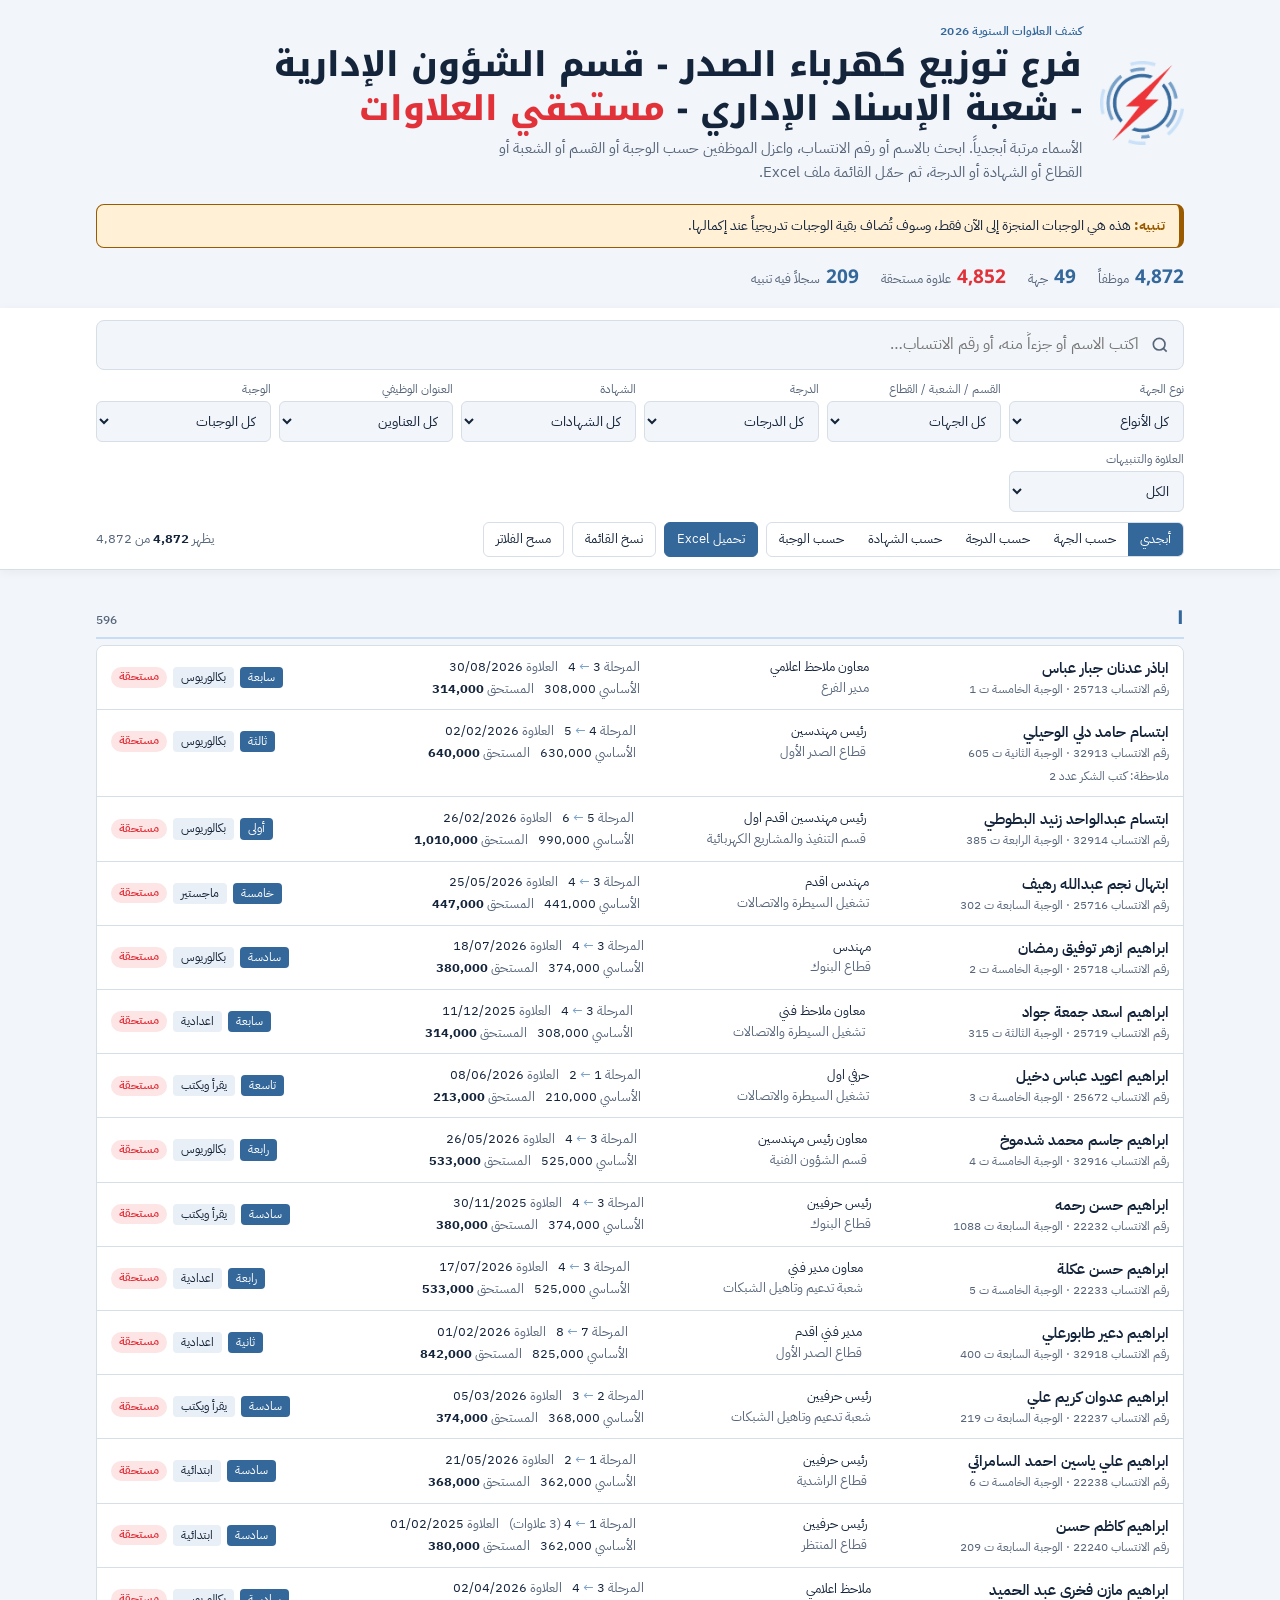
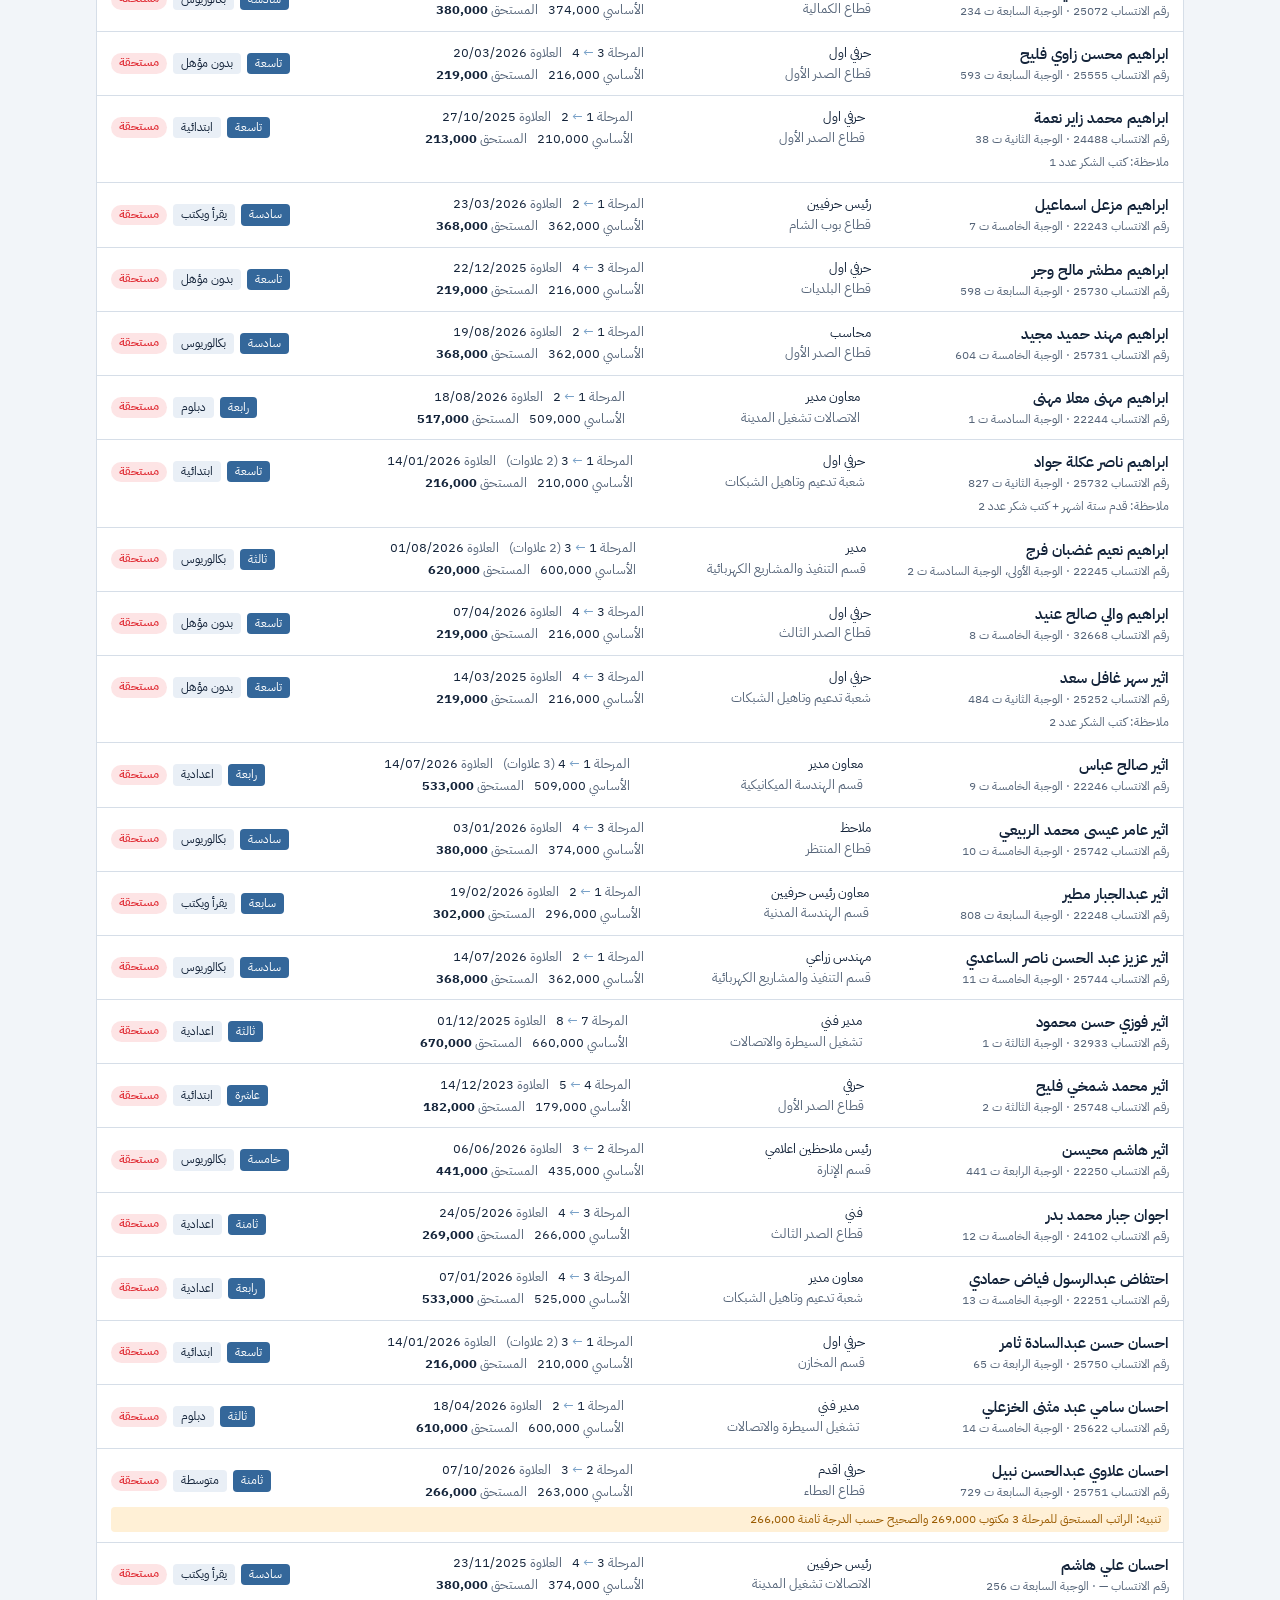
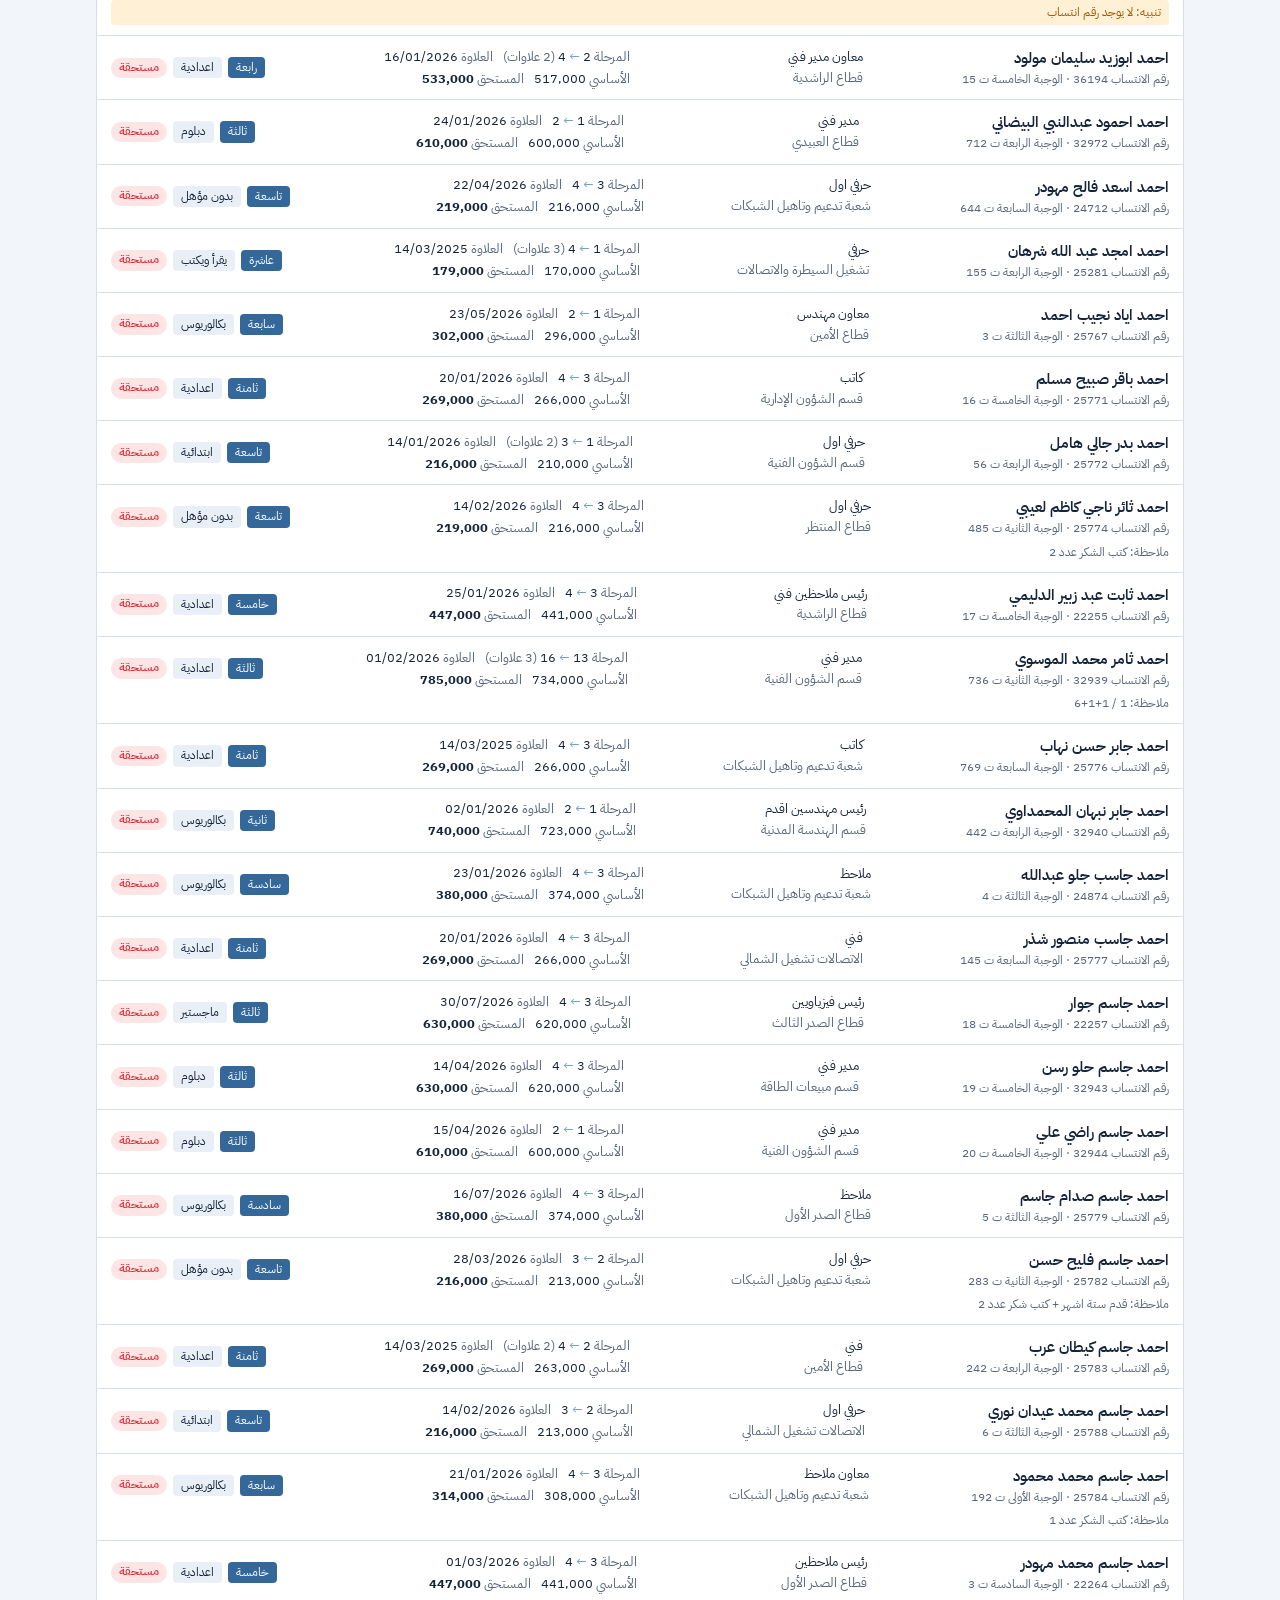
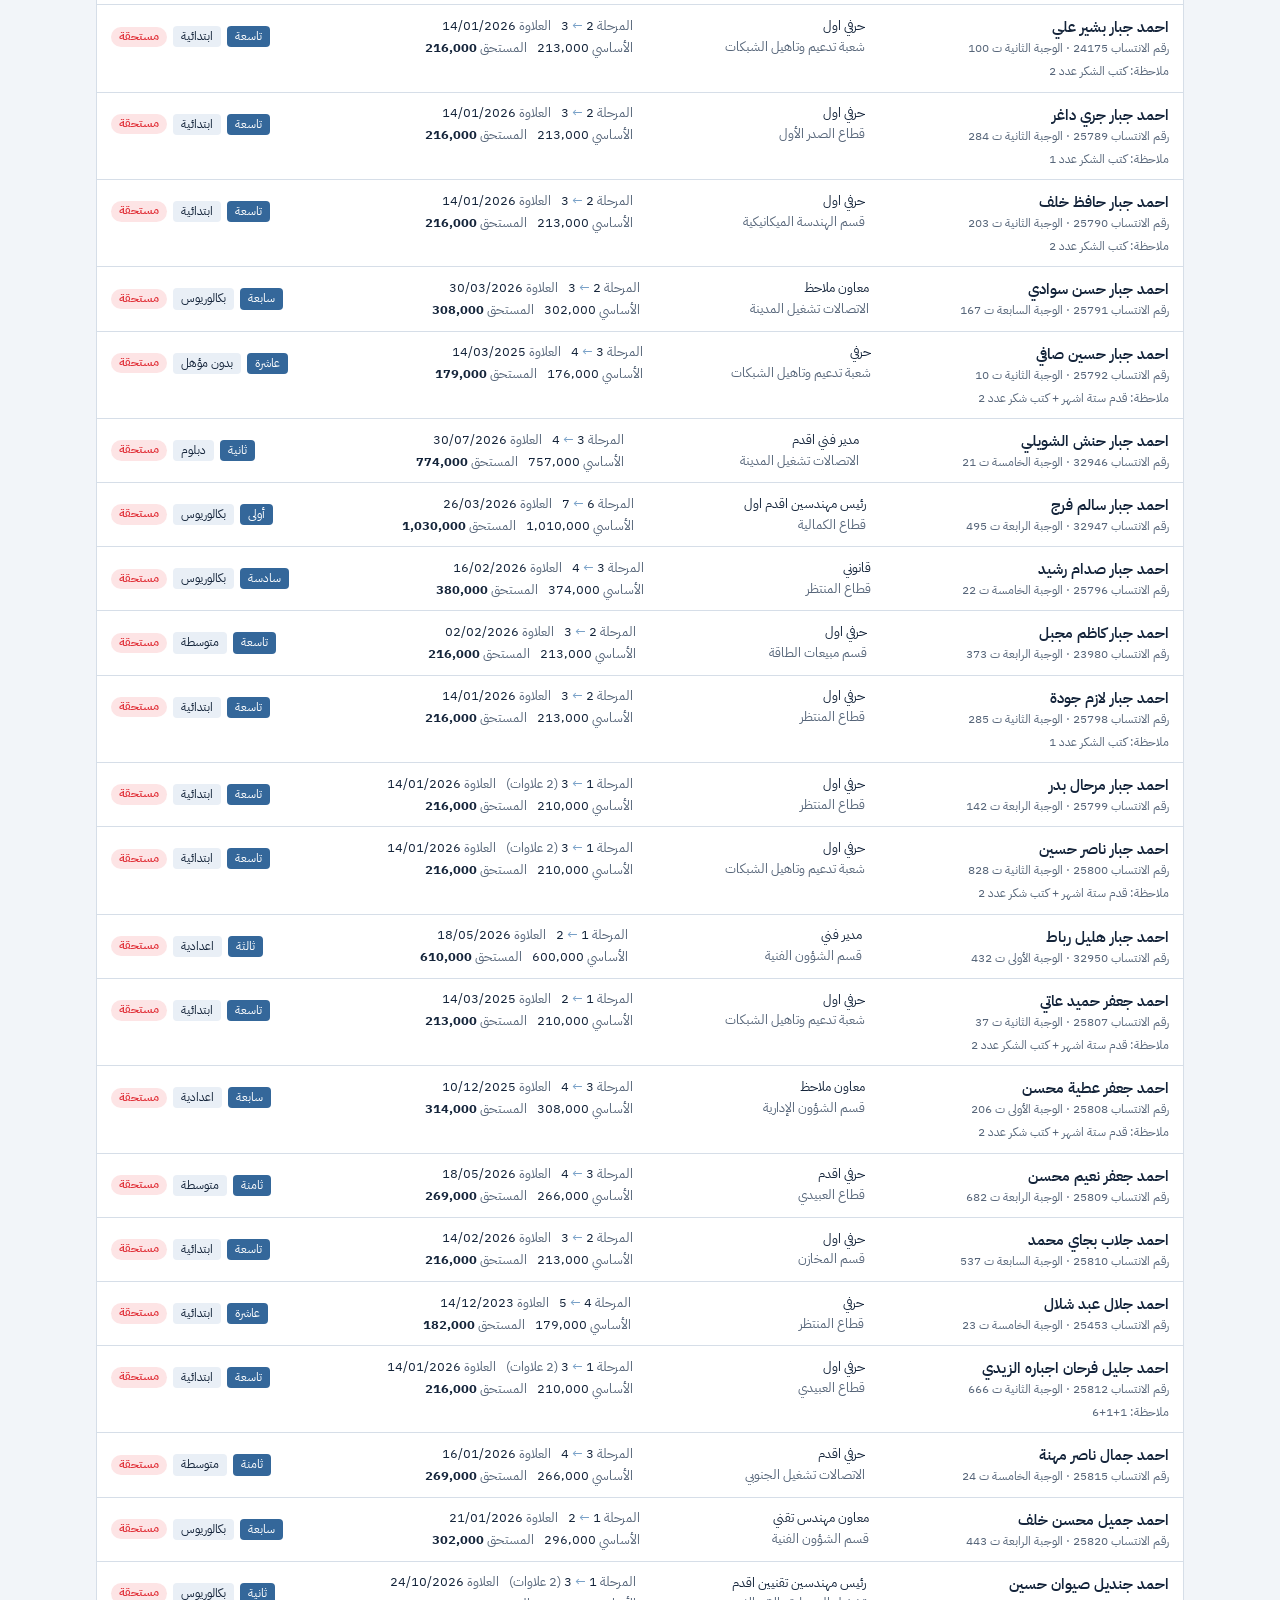
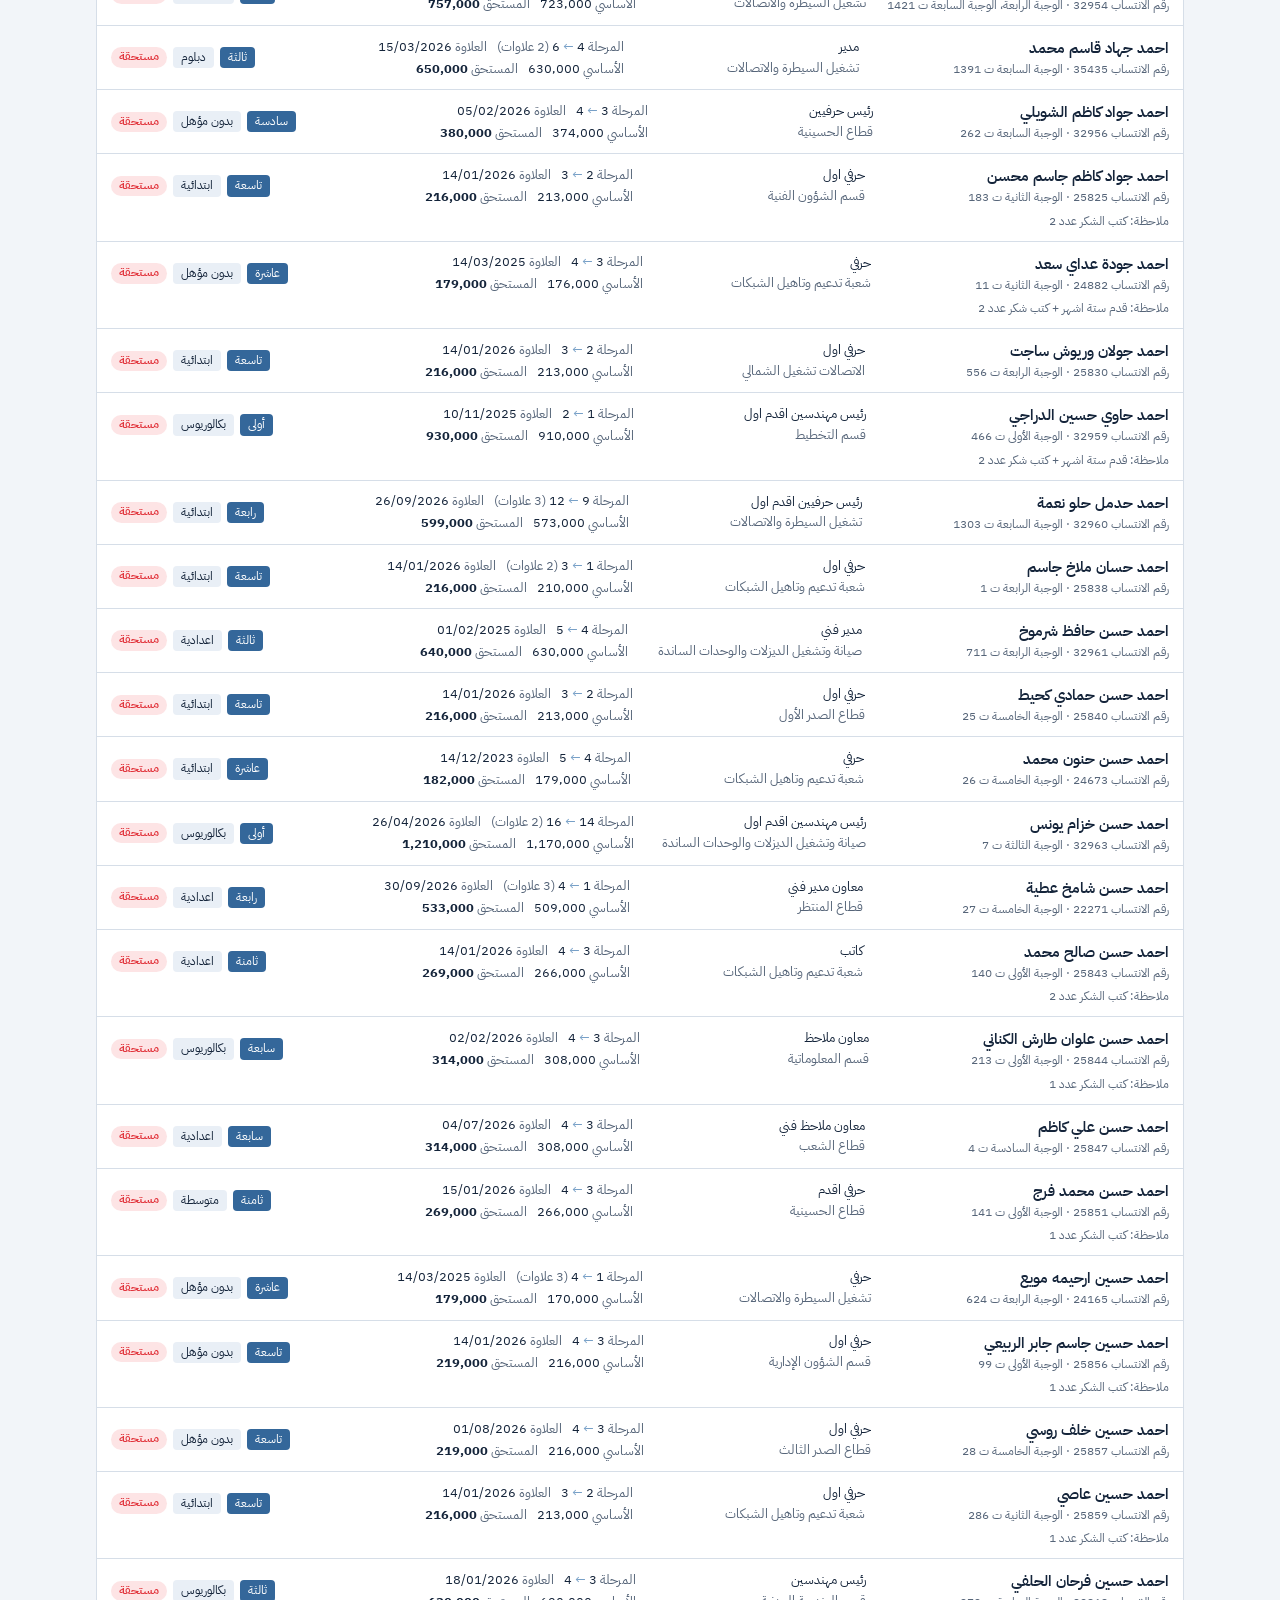
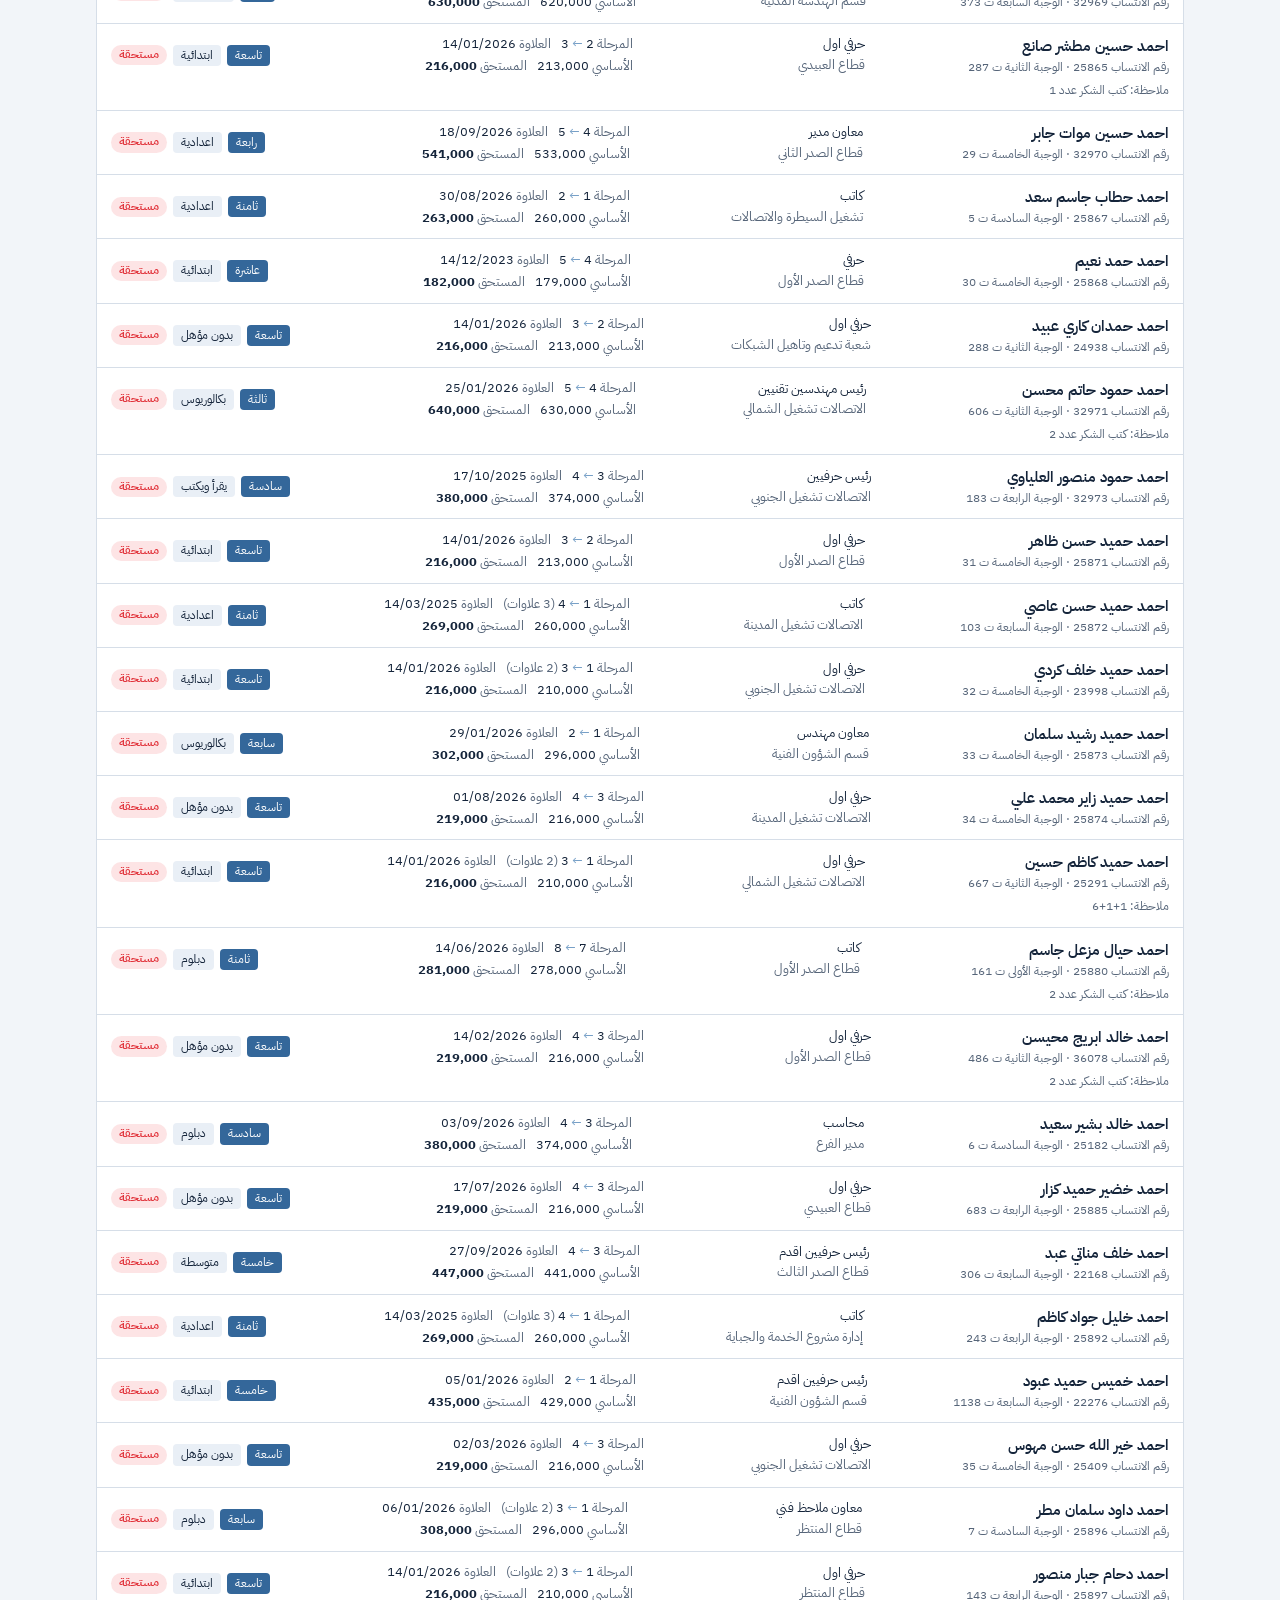
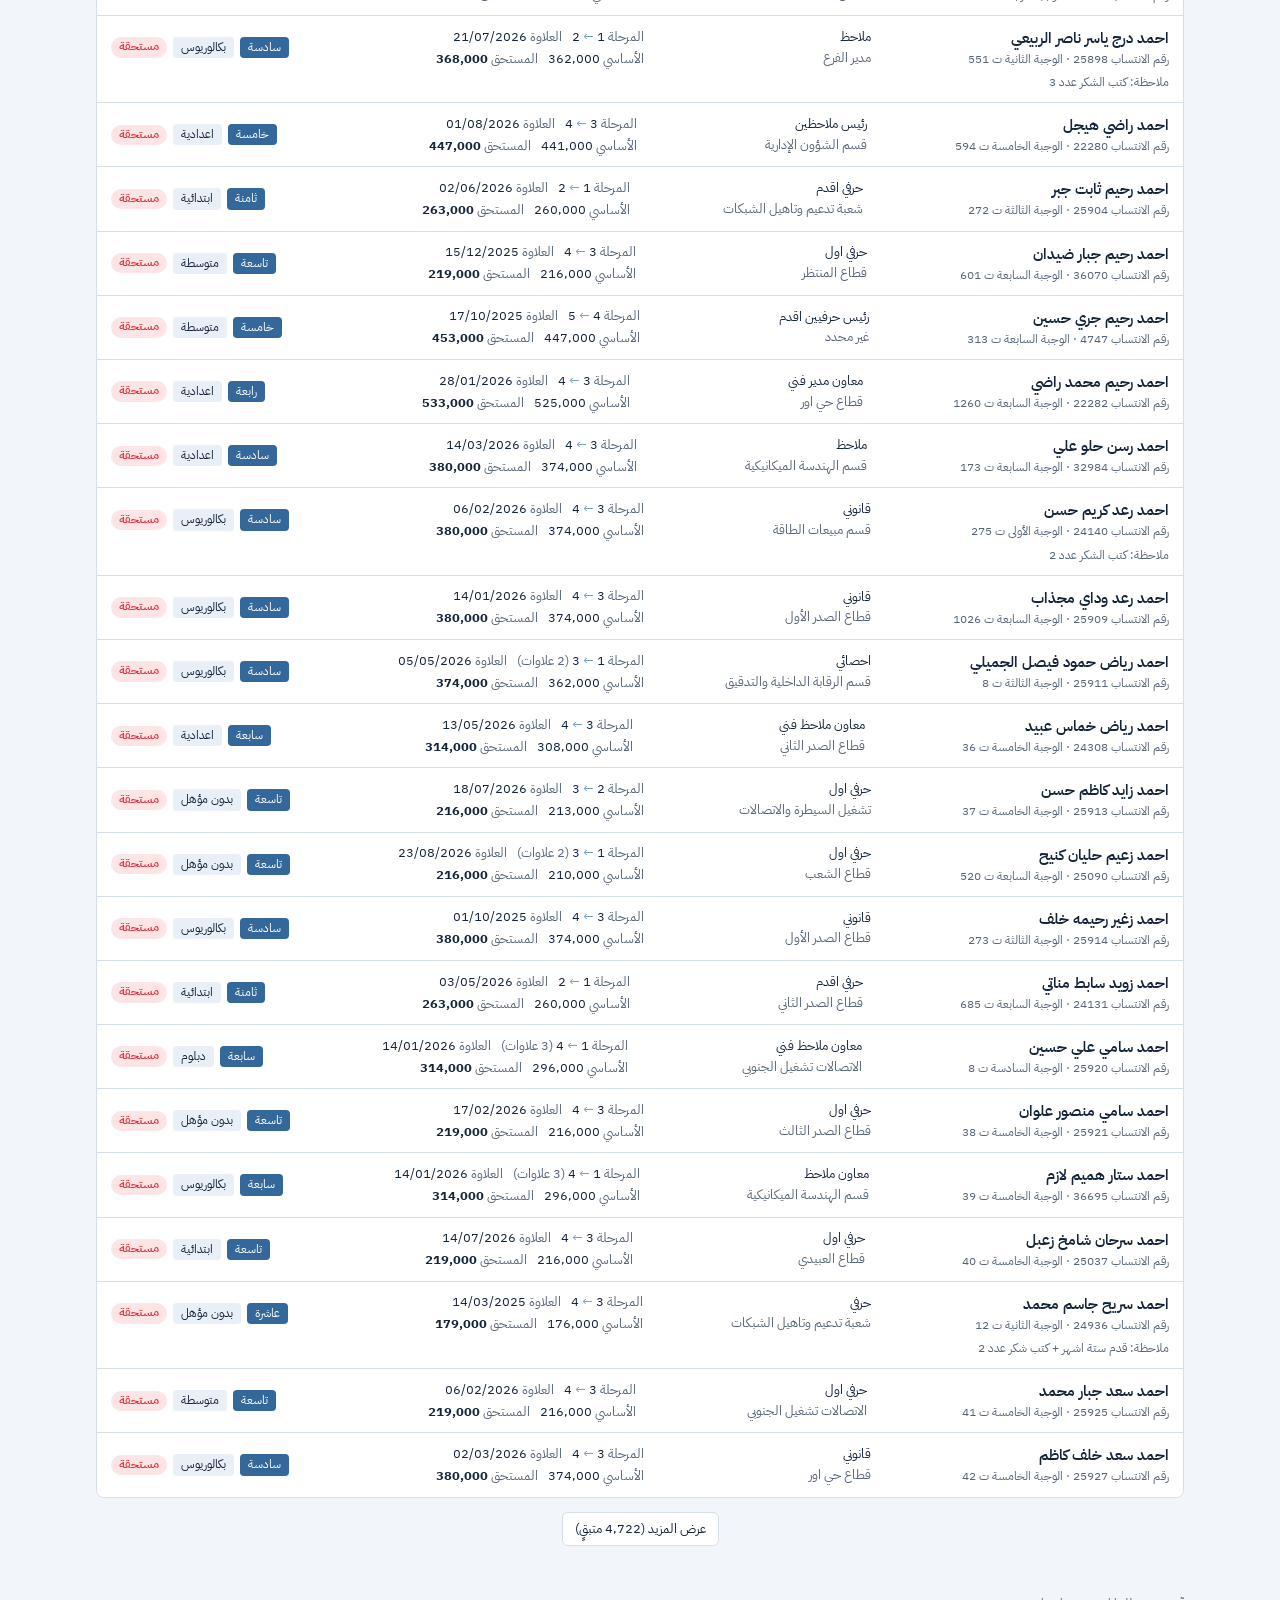
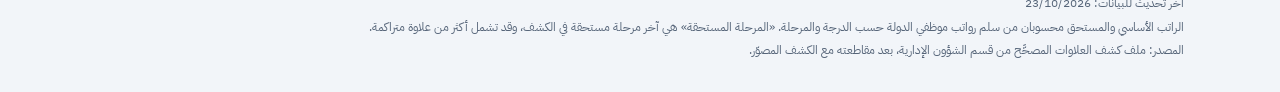
==== commit b0af458c: "Update page and report title to the branch, section and unit name Co-Authored-By: Claude Opus 5.5 <n" ====
--- a/employees/index.html
+++ b/employees/index.html
@@ -6,7 +6,7 @@
 <style>:root{color-scheme:light;padding:env(safe-area-inset-top,0px) 0 env(safe-area-inset-bottom,0px)}body{margin:0;font:14px/1.5 system-ui,sans-serif}img{max-width:100%}[hidden]{display:none!important}</style>
 </head>
 <body>
-<title>مستحقي العلاوات - فرع كهرباء الصدر</title>
+<title>مستحقي العلاوات - فرع توزيع كهرباء الصدر</title>
 <meta name="claude:viewport-fit-sides" content="cover">
 <link rel="stylesheet" href="https://fonts.googleapis.com/css2?family=IBM+Plex+Sans+Arabic:wght@400;500;600;700&family=Noto+Kufi+Arabic:wght@600;800&display=swap">
 <style id="app-css">/* Layout: logo masthead, sticky filter bar, one column of employee cards (alphabetical or grouped) */
@@ -129,7 +129,7 @@
 <div id="app"></div>
 <script id="emp-data" type="application/json">{"meta":{"updated":"23/10/2026","source":"الوجبات الأولى وملحقها والرابعة والخامسة والسابعة"},"rows":[[1,"24078","محمد جاسم حسين عبد","قسم التنفيذ والمشاريع الكهربائية","حرفي","عاشرة",3,4,"يقرأ ويكتب","14/03/2025","قدم ستة اشهر + كتب شكر عدد 2","","الوجبة الأولى"],[2,"24207","امير علي محمد حسين","شعبة تدعيم وتاهيل الشبكات","حرفي","عاشرة",3,4,"يقرأ ويكتب","14/03/2025","قدم ستة اشهر + كتب شكر عدد 2","","الوجبة الأولى"],[2,"22245","ابراهيم نعيم غضبان فرج","قسم التنفيذ والمشاريع الكهربائية","مدير","ثالثة",1,3,"بكالوريوس","01/08/2026","","","الوجبة الأولى، الوجبة السادسة"],[3,"24854","هاشم محمد جبر جاسم","شعبة تدعيم وتاهيل الشبكات","حرفي","عاشرة",3,4,"يقرأ ويكتب","14/03/2025","قدم ستة اشهر + كتب شكر عدد 2","","الوجبة الأولى"],[4,"25415","سيف علي جاسم حافظ","شعبة تدعيم وتاهيل الشبكات","حرفي","عاشرة",3,4,"يقرأ ويكتب","14/03/2025","قدم ستة اشهر + كتب شكر عدد 2","","الوجبة الأولى"],[6,"27802","خالد عبد كاظم محسن","شعبة تدعيم وتاهيل الشبكات","حرفي","عاشرة",3,4,"يقرأ ويكتب","14/03/2025","قدم ستة اشهر + كتب شكر عدد 2","","الوجبة الأولى"],[7,"30792","مالك جواد كاظم رسن","قسم الشؤون الإدارية","حرفي","عاشرة",3,4,"بدون مؤهل","14/03/2025","قدم ستة اشهر + كتب شكر عدد 2","","الوجبة الأولى"],[8,"29021","عباس فاضل صافي جياد","قطاع الحسينية","حرفي","عاشرة",3,4,"بدون مؤهل","14/03/2025","قدم 6 اشهر +قدم شهر 1","","الوجبة الأولى"],[10,"24410","علي صلاح حسن عليوي","شعبة تدعيم وتاهيل الشبكات","حرفي اول","تاسعة",1,2,"يقرأ ويكتب","11/01/2026","كتب الشكر عدد 1","","الوجبة الأولى"],[11,"32307","نور حسون طاهر نور","قطاع الصدر الأول","حرفي اول","تاسعة",1,2,"ابتدائية","06/02/2026","قدم شهر 1","","الوجبة الأولى"],[12,"26284","اسعد كريم شعيع","شعبة تدعيم وتاهيل الشبكات","حرفي","عاشرة",3,4,"بدون مؤهل","14/03/2025","","اختلاف بين الوجبات في الشهادة","الوجبة الأولى، الوجبة السابعة"],[12,"23842","مؤمل سعد اعفاتي هاشم","شعبة تدعيم وتاهيل الشبكات","حرفي اول","تاسعة",2,3,"ابتدائية","14/01/2026","كتب الشكر عدد 2","","الوجبة الأولى"],[13,"24049","محمد يحيى عبد الواحد مصطفى","قطاع الصدر الأول","حرفي اول","تاسعة",2,3,"ابتدائية","14/01/2026","كتب الشكر عدد 2","","الوجبة الأولى"],[14,"24114","ياسر حميد زامل حمد","شعبة تدعيم وتاهيل الشبكات","حرفي اول","تاسعة",2,3,"ابتدائية","14/01/2026","كتب الشكر عدد 2","","الوجبة الأولى"],[15,"24176","صادق جبار بشير علي","شعبة تدعيم وتاهيل الشبكات","حرفي اول","تاسعة",2,3,"ابتدائية","14/01/2026","كتب الشكر عدد 2","","الوجبة الأولى"],[16,"24254","مصطفى رعد دوحي مهنا","قطاع الصدر الأول","حرفي اول","تاسعة",2,3,"ابتدائية","14/01/2026","كتب الشكر عدد 2","","الوجبة الأولى"],[17,"24315","ماجد رشك ناصر عجيل","قطاع حي اور","حرفي اول","تاسعة",2,3,"يقرأ ويكتب","26/11/2025","كتب الشكر عدد 1","","الوجبة الأولى"],[18,"24537","باقر عبد احمد عبود","شعبة تدعيم وتاهيل الشبكات","حرفي اول","تاسعة",2,3,"ابتدائية","14/01/2026","كتب الشكر عدد 2","","الوجبة الأولى"],[19,"24872","علي السجاد سلام زغير","قسم الشؤون الفنية","حرفي اول","تاسعة",2,3,"ابتدائية","14/01/2026","كتب الشكر عدد 2","","الوجبة الأولى"],[20,"25088","خلف علي خلف مجيد الخليفة","قطاع البنوك","حرفي اول","تاسعة",2,3,"ابتدائية","14/01/2026","كتب الشكر عدد 1","","الوجبة الأولى"],[21,"25126","محمد خيون دويج صحين","شعبة تدعيم وتاهيل الشبكات","حرفي اول","تاسعة",2,3,"ابتدائية","14/01/2026","كتب الشكر عدد 2","","الوجبة الأولى"],[22,"25145","عقيل قاسم جمعة شولي","الاتصالات تشغيل الشمالي","حرفي اول","تاسعة",2,3,"ابتدائية","14/01/2026","كتب الشكر عدد 2","","الوجبة الأولى"],[23,"25187","اركان علي حسين عليوي","قطاع الصدر الثالث","حرفي اول","تاسعة",2,3,"ابتدائية","14/01/2026","كتب الشكر عدد 2","","الوجبة الأولى"],[24,"25250","كرار طالب جاسم حساني","قطاع بوب الشام","حرفي اول","تاسعة",2,3,"ابتدائية","14/01/2026","كتب الشكر عدد 2","","الوجبة الأولى"],[25,"25266","حسن سالم كاظم حطاب","قسم السلامة والفحص الهندسي","حرفي اول","تاسعة",2,3,"يقرأ ويكتب","13/10/2025","كتب الشكر عدد 1","","الوجبة الأولى"],[25,"31874","مصطفى محمد حسن مزعل الزيرجاوي","قسم الشؤون الإدارية","ملاحظ","سادسة",2,4,"بكالوريوس","09/10/2026","","","الوجبة الأولى، الوجبة السابعة"],[26,"25495","محمد راضي رشك هزاع","شعبة تدعيم وتاهيل الشبكات","حرفي اول","تاسعة",2,3,"ابتدائية","14/01/2026","كتب الشكر عدد 2","","الوجبة الأولى"],[27,"25969","احمد صبيح معروف","قطاع بوب الشام","حرفي اول","تاسعة",2,3,"ابتدائية","14/01/2026","كتب الشكر عدد 2","","الوجبة الأولى"],[28,"26154","احمد مايع مطرود محيسن","شعبة تدعيم وتاهيل الشبكات","حرفي اول","تاسعة",2,3,"ابتدائية","14/01/2026","كتب الشكر عدد 2","","الوجبة الأولى"],[29,"26155","احمد محسن احمد","قسم الهندسة الميكانيكية","حرفي اول","تاسعة",2,3,"ابتدائية","14/01/2026","كتب الشكر عدد 2","","الوجبة الأولى"],[30,"26205","احمد نعوم امناتي عبيدة","قطاع البلديات","حرفي اول","تاسعة",2,3,"ابتدائية","14/01/2026","كتب الشكر عدد 2","","الوجبة الأولى"],[30,"33146","انمار عادل قاسم سرتاب","قسم الشؤون القانونية","مشاور قانوني","رابعة",2,4,"بكالوريوس","25/02/2026","","","الوجبة الأولى، الوجبة الثالثة"],[31,"26220","احمد وسام احمد غالي","شعبة تدعيم وتاهيل الشبكات","حرفي اول","تاسعة",2,3,"ابتدائية","14/01/2026","كتب الشكر عدد 2","","الوجبة الأولى"],[32,"26275","اسعد حسين جعفر","قطاع حي اور","حرفي اول","تاسعة",2,3,"ابتدائية","14/01/2026","كتب الشكر عدد 2","","الوجبة الأولى"],[33,"26381","امير علي كريم مهدي","قطاع الصدر الأول","حرفي اول","تاسعة",2,3,"ابتدائية","14/01/2026","كتب الشكر عدد 2","","الوجبة الأولى"],[34,"26447","اياد علي محسن","الاتصالات تشغيل المدينة","حرفي اول","تاسعة",2,3,"ابتدائية","14/01/2026","كتب الشكر عدد 2","","الوجبة الأولى"],[35,"26450","اياد قاسم بندر جعاش","شعبة تدعيم وتاهيل الشبكات","حرفي اول","تاسعة",2,3,"ابتدائية","14/01/2026","كتب الشكر عدد 2","","الوجبة الأولى"],[36,"26498","ايهاب صادق هتلر عكلة","شعبة تدعيم وتاهيل الشبكات","حرفي اول","تاسعة",2,3,"ابتدائية","14/01/2026","كتب الشكر عدد 2","","الوجبة الأولى"],[37,"26713","جعفر جميل خضر سعد","قطاع البلديات","حرفي اول","تاسعة",2,3,"ابتدائية","14/01/2026","كتب الشكر عدد 2","","الوجبة الأولى"],[38,"26761","جواد كاظم سعيد لايذ","قطاع البلديات","حرفي اول","تاسعة",2,3,"ابتدائية","14/01/2026","كتب الشكر عدد 2","","الوجبة الأولى"],[39,"26838","حسن احمد عكار سعدون","شعبة تدعيم وتاهيل الشبكات","حرفي اول","تاسعة",2,3,"ابتدائية","14/01/2026","كتب الشكر عدد 2","","الوجبة الأولى"],[40,"26892","حسن عبد امهاوي عمارة","قطاع الصدر الثالث","حرفي اول","تاسعة",2,3,"ابتدائية","14/01/2026","كتب الشكر عدد 2","","الوجبة الأولى"],[41,"26925","حسن فالح سبهان يوسف","شعبة تدعيم وتاهيل الشبكات","حرفي اول","تاسعة",2,3,"ابتدائية","14/01/2026","كتب الشكر عدد 2","","الوجبة الأولى"],[42,"26978","حسين احمد داود سلمان","شعبة تدعيم وتاهيل الشبكات","حرفي اول","تاسعة",2,3,"ابتدائية","14/01/2026","كتب الشكر عدد 2","","الوجبة الأولى"],[43,"27041","حسين حميد خلف نعمة","قطاع الصدر الأول","حرفي اول","تاسعة",2,3,"ابتدائية","14/01/2026","كتب الشكر عدد 2","","الوجبة الأولى"],[44,"27066","حسين رحيم فاضل بشارة","قسم المخازن","حرفي اول","تاسعة",2,3,"ابتدائية","14/01/2026","كتب الشكر عدد 2","","الوجبة الأولى"],[45,"27080","حسين زامل حسين داغر","قسم الإنارة","حرفي اول","تاسعة",2,3,"ابتدائية","14/01/2026","كتب الشكر عدد 2","","الوجبة الأولى"],[46,"27117","حسين صباح انور مجيد","قسم الهندسة الميكانيكية","حرفي اول","تاسعة",2,3,"ابتدائية","14/01/2026","كتب الشكر عدد 2","","الوجبة الأولى"],[47,"27122","حسين صبيح بهار مشكور","قطاع بوب الشام","حرفي اول","تاسعة",2,3,"ابتدائية","14/01/2026","كتب الشكر عدد 2","","الوجبة الأولى"],[48,"27135","حسين عباس حاتم فهد","شعبة تدعيم وتاهيل الشبكات","حرفي اول","تاسعة",2,3,"ابتدائية","14/01/2026","كتب الشكر عدد 2","","الوجبة الأولى"],[49,"27148","حسين عبد السادة جلاب","قسم التنفيذ والمشاريع الكهربائية","حرفي اول","تاسعة",2,3,"ابتدائية","14/01/2026","كتب الشكر عدد 2","","الوجبة الأولى"],[50,"27160","حسين عبد لذيذ خويف","قطاع الشعب","حرفي اول","تاسعة",2,3,"ابتدائية","14/01/2026","كتب الشكر عدد 2","","الوجبة الأولى"],[51,"27229","حسين علي عبد الحسين جاسم","قطاع الحسينية","حرفي اول","تاسعة",2,3,"ابتدائية","14/01/2026","كتب الشكر عدد 2","","الوجبة الأولى"],[52,"27296","حسين كاظم راضي جاسم","شعبة تدعيم وتاهيل الشبكات","حرفي اول","تاسعة",2,3,"ابتدائية","14/01/2026","كتب الشكر عدد 2","","الوجبة الأولى"],[53,"27404","حقي اسماعيل رسول جبر","قسم الهندسة الميكانيكية","حرفي اول","تاسعة",2,3,"ابتدائية","14/01/2026","كتب الشكر عدد 2","","الوجبة الأولى"],[54,"27436","حمود والي تعبان جبر","قطاع الأمين","حرفي اول","تاسعة",2,3,"ابتدائية","14/01/2026","كتب الشكر عدد 2","","الوجبة الأولى"],[55,"27501","حيدر جبار حسين طابك","قطاع الأمين","حرفي اول","تاسعة",2,3,"ابتدائية","14/01/2026","كتب الشكر عدد 2","","الوجبة الأولى"],[56,"27947","رسول عباس حسين لازم","قسم الهندسة الميكانيكية","حرفي اول","تاسعة",2,3,"ابتدائية","14/01/2026","كتب الشكر عدد 2","","الوجبة الأولى"],[57,"27991","رعد عبدالزهرة كاطع","قطاع الصدر الأول","حرفي اول","تاسعة",2,3,"ابتدائية","14/01/2026","كتب الشكر عدد 2","","الوجبة الأولى"],[58,"27995","رعد كاطع موزان","شعبة تدعيم وتاهيل الشبكات","حرفي اول","تاسعة",2,3,"ابتدائية","14/01/2026","كتب الشكر عدد 2","","الوجبة الأولى"],[59,"28114","زياد خلف طعمة معارج","قطاع الصدر الثالث","حرفي اول","تاسعة",2,3,"ابتدائية","14/01/2026","كتب الشكر عدد 2","","الوجبة الأولى"],[60,"28118","زيد حامد حميد مجيد","قطاع حي اور","حرفي اول","تاسعة",2,3,"ابتدائية","14/01/2026","كتب الشكر عدد 2","","الوجبة الأولى"],[61,"28266","سجاد حسين راضي عباس","قطاع الصدر الثالث","حرفي اول","تاسعة",2,3,"ابتدائية","14/01/2026","كتب الشكر عدد 1","","الوجبة الأولى"],[62,"28512","سلام خلف حسن كريدي","قطاع الأمين","حرفي اول","تاسعة",2,3,"يقرأ ويكتب","13/01/2026","كتب الشكر عدد 1","","الوجبة الأولى"],[63,"28581","سيف سالم حمود زين","قطاع الصدر الثالث","حرفي اول","تاسعة",2,3,"ابتدائية","14/01/2026","كتب الشكر عدد 1","","الوجبة الأولى"],[64,"28632","سيف محمد نعيم حسين","شعبة تدعيم وتاهيل الشبكات","حرفي اول","تاسعة",2,3,"ابتدائية","14/01/2026","كتب الشكر عدد 2","","الوجبة الأولى"],[65,"28737","صباح سمير جفات كاظم","قطاع حي اور","حرفي اول","تاسعة",2,3,"ابتدائية","14/01/2026","كتب الشكر عدد 2","","الوجبة الأولى"],[66,"28755","صفاء جاسم عبد علي عبدالسادة","قطاع الصدر الثاني","حرفي اول","تاسعة",2,3,"ابتدائية","14/01/2026","كتب الشكر عدد 2","","الوجبة الأولى"],[67,"28766","صفاء سالم محمد حميدي","قطاع الشعب","حرفي اول","تاسعة",2,3,"ابتدائية","14/01/2026","كتب الشكر عدد 2","","الوجبة الأولى"],[68,"28767","صفاء سلمان محمد عذار","قسم الشؤون الفنية","حرفي اول","تاسعة",2,3,"ابتدائية","14/01/2026","كتب الشكر عدد 2","","الوجبة الأولى"],[69,"35613","نور الحسين فاخر قاسم","قطاع الصدر الأول","حرفي اول","تاسعة",2,3,"ابتدائية","19/01/2026","كتب الشكر عدد 2","","الوجبة الأولى"],[70,"24493","علي محمد كريم فالح","قطاع الصدر الثالث","معاون قانوني","سابعة",2,3,"بكالوريوس","31/12/2025","قدم 6 اشهر +كتاب شكر عدد 2","","الوجبة الأولى"],[71,"27123","حسين صبيح عبدالحسن","قسم التجهيز","محاسب","سادسة",3,4,"دبلوم","28/12/2025","قدم 6 اشهر +كتاب شكر عدد 1","","الوجبة الأولى"],[72,"29483","علي حسين خضير علي","قسم التخطيط","حرفي اول","تاسعة",2,3,"ابتدائية","14/01/2026","كتب الشكر عدد 1","","الوجبة الأولى"],[73,"36068","دعاء سمير عودة شلش","قسم الشؤون الإدارية","ملاحظ","سادسة",3,4,"بكالوريوس","09/02/2026","كتب الشكر عدد 3","","الوجبة الأولى"],[74,"23649","نبراس حميد ادم","قطاع الصدر الثاني","رئيس مبرمجين","ثالثة",1,2,"بكالوريوس","28/06/2026","كتب الشكر عدد 2","","الوجبة الأولى"],[75,"24523","محمد باقر عبد الحسن لعيبي غيلان","قسم الشؤون الإدارية","حرفي اول","تاسعة",2,3,"بكالوريوس","14/02/2026","كتب الشكر عدد 1","","الوجبة الأولى"],[76,"29856","علي عبد الكريم محمود احمد النوري","قسم الشؤون الإدارية","حرفي اول","تاسعة",2,3,"ابتدائية","14/01/2026","كتب الشكر عدد 2","","الوجبة الأولى"],[76,"27762","حيدر مهدي جولان عبيد البهادلي","قسم الشؤون الفنية","مهندس تقني","سادسة",1,3,"بكالوريوس","07/07/2026","","","الوجبة الأولى، الوجبة الثالثة"],[77,"30658","كرار فلاح حسن فليح","مدير الفرع","حرفي اول","تاسعة",2,3,"ابتدائية","14/01/2026","كتب الشكر عدد 2","","الوجبة الأولى"],[78,"30771","ماجد خضير هادي حمزة","قسم الشؤون الإدارية","حرفي اول","تاسعة",2,3,"ابتدائية","14/01/2026","كتب الشكر عدد 2","","الوجبة الأولى"],[79,"24148","احمد محسن عبود ماضي","قطاع الصدر الثاني","حرفي اول","تاسعة",2,3,"ابتدائية","14/01/2026","قدم شهر 2","","الوجبة الأولى"],[80,"26540","باقر حسين عليوي عبد الحسن","قسم الشؤون الفنية","حرفي اول","تاسعة",2,3,"ابتدائية","14/02/2026","قدم شهر 1","","الوجبة الأولى"],[81,"29480","علي حسين حميد جابر","قطاع الصدر الأول","حرفي اول","تاسعة",2,3,"ابتدائية","14/01/2026","قدم شهر 2","","الوجبة الأولى"],[82,"29536","علي حميد تبل عبد الرضا","قطاع الصدر الأول","حرفي اول","تاسعة",2,3,"ابتدائية","14/01/2026","قدم شهر 2","","الوجبة الأولى"],[82,"26348","امجد حسين حاتم حسن","قسم خدمات المواطنين","حرفي اول","تاسعة",2,3,"ابتدائية","14/01/2026","","العلاوة 2←3 بتاريخ 14/01/2026 في الوجبة الأولى و14/02/2026 في الوجبة السابعة","الوجبة الأولى، الوجبة السابعة"],[83,"29805","علي عباس محسن شندي","قسم الشؤون الفنية","حرفي اول","تاسعة",2,3,"ابتدائية","14/01/2026","قدم شهر 2","","الوجبة الأولى"],[84,"23421","مجيد عبد علي ثجيل","قسم الشؤون الإدارية","معاون مدير فني","رابعة",4,5,"اعدادية","09/06/2026","قدم شهر 2","","الوجبة الأولى"],[85,"30255","غزوان حسن كاظم محسن","قطاع الصدر الثاني","حرفي اول","تاسعة",2,3,"ابتدائية","14/01/2026","قدم شهر 2","","الوجبة الأولى"],[86,"30665","كرار كامل ماجد عبود","قسم الشؤون الفنية","حرفي اول","تاسعة",2,3,"ابتدائية","14/02/2026","قدم شهر 1","","الوجبة الأولى"],[87,"23965","رسول علي حسين موسى","قطاع الصدر الأول","حرفي اول","تاسعة",3,4,"يقرأ ويكتب","28/03/2026","كتب الشكر عدد 2","","الوجبة الأولى"],[88,"24578","نصير صكبان كركان مهاوي","شعبة تدعيم وتاهيل الشبكات","حرفي اول","تاسعة",3,4,"متوسطة","14/03/2025","قدم ستة اشهر + كتب شكر عدد 2","","الوجبة الأولى"],[89,"24873","علي محمد عبد بربوتي","شعبة تدعيم وتاهيل الشبكات","حرفي اول","تاسعة",3,4,"يقرأ ويكتب","02/02/2026","كتب الشكر عدد 1","","الوجبة الأولى"],[90,"25543","حيدر عباس مطشر عبود","قطاع المنتظر","حرفي اول","تاسعة",3,4,"يقرأ ويكتب","28/03/2026","كتب الشكر عدد 2","","الوجبة الأولى"],[91,"26075","احمد غانم عنيد جازع","شعبة تدعيم وتاهيل الشبكات","حرفي اول","تاسعة",3,4,"يقرأ ويكتب","04/01/2026","كتب الشكر عدد 1","","الوجبة الأولى"],[92,"26285","اسكندر جبار حجيرش حمودي","قطاع الصدر الثاني","حرفي اول","تاسعة",3,4,"يقرأ ويكتب","02/03/2026","كتب الشكر عدد 1","","الوجبة الأولى"],[93,"26898","حسن علي انور هليل","شعبة تدعيم وتاهيل الشبكات","حرفي اول","تاسعة",3,4,"يقرأ ويكتب","20/01/2026","كتب الشكر عدد 2","","الوجبة الأولى"],[94,"27335","حسين محسن رحمة رهيج","قطاع المنتظر","حرفي اول","تاسعة",3,4,"يقرأ ويكتب","02/02/2026","كتب الشكر عدد 2","","الوجبة الأولى"],[95,"27515","حيدر جهاد نمر فجر","قطاع الحسينية","حرفي اول","تاسعة",3,4,"يقرأ ويكتب","17/01/2026","كتب الشكر عدد 2","","الوجبة الأولى"],[96,"27523","حيدر حسن حسب وادي","قطاع الصدر الثاني","حرفي اول","تاسعة",3,4,"يقرأ ويكتب","14/01/2026","كتب الشكر عدد 2","","الوجبة الأولى"],[97,"28816","ضرغام ياسين خلف ذهب","قطاع الصدر الثالث","حرفي اول","تاسعة",3,4,"يقرأ ويكتب","26/01/2026","كتب الشكر عدد 2","","الوجبة الأولى"],[98,"32340","نورة وسام حميد مجيد","قسم الشؤون الإدارية","حرفي اول","تاسعة",3,4,"يقرأ ويكتب","01/12/2025","كتب الشكر عدد 1","","الوجبة الأولى"],[99,"25856","احمد حسين جاسم جابر الربيعي","قسم الشؤون الإدارية","حرفي اول","تاسعة",3,4,"بدون مؤهل","14/01/2026","كتب الشكر عدد 1","","الوجبة الأولى"],[100,"36960","مهيمن حليم يوسف عزيز","قسم الشؤون المالية","حرفي اول","تاسعة",3,4,"بدون مؤهل","01/05/2026","كتب الشكر عدد 3","","الوجبة الأولى"],[101,"26149","احمد ماجد حميد","قطاع الصدر الأول","حرفي اول","تاسعة",3,4,"بدون مؤهل","10/01/2026","كتب الشكر عدد 2","","الوجبة الأولى"],[102,"26356","امجد كريم واشي زناد","قطاع الصدر الأول","حرفي اول","تاسعة",3,4,"بدون مؤهل","10/02/2026","كتب الشكر عدد 2","","الوجبة الأولى"],[103,"24382","حسن حسام حسن عبيد","قسم التنفيذ والمشاريع الكهربائية","حرفي اول","تاسعة",3,4,"بدون مؤهل","11/05/2026","قدم شهر 1","","الوجبة الأولى"],[104,"24586","علي صبار جبارة عسكر","قسم الشؤون الفنية","حرفي اول","تاسعة",3,4,"بدون مؤهل","06/03/2026","قدم شهر 2","","الوجبة الأولى"],[105,"27005","حسين جاسم محمد اديم","قسم الشؤون الفنية","حرفي اول","تاسعة",3,4,"بدون مؤهل","21/02/2026","قدم شهر 1","","الوجبة الأولى"],[106,"27390","حسين هاشم حنون كاظم","قسم الشؤون الفنية","حرفي اول","تاسعة",3,4,"بدون مؤهل","26/03/2026","","","الوجبة الأولى"],[107,"29886","علي عودة حلبوص غضبان","قطاع الصدر الأول","حرفي اول","تاسعة",3,4,"بدون مؤهل","08/02/2026","","","الوجبة الأولى"],[108,"24753","امير باسم طعمه حيال","الاتصالات تشغيل الجنوبي","حرفي اول","تاسعة",3,4,"بدون مؤهل","14/03/2026","قدم ستة اشهر + كتب شكر عدد 2","","الوجبة الأولى"],[109,"27105","حسين شمال جريش رجا","قطاع الصدر الأول","حرفي اول","تاسعة",3,4,"بدون مؤهل","02/03/2026","قدم شهر 1","","الوجبة الأولى"],[110,"29434","علي جواد كاظم لعيبي","قطاع المنتظر","حرفي اول","تاسعة",3,4,"بدون مؤهل","14/01/2026","قدم شهر 1","","الوجبة الأولى"],[111,"36328","رحمن عبدالحسين هاشم مانع","قطاع المنتظر","حرفي اول","تاسعة",3,4,"بدون مؤهل","17/03/2026","قدم شهر 1","","الوجبة الأولى"],[112,"139","حسين سامي صابرسلطان النوري","قسم الهندسة الميكانيكية","حرفي اقدم","ثامنة",1,2,"ابتدائية","09/12/2025","كتب الشكر عدد 1","","الوجبة الأولى"],[113,"24022","سجاد جبار جاسم مطر","قسم المخازن","حرفي اقدم","ثامنة",1,2,"ابتدائية","24/03/2026","كتب الشكر عدد 2","","الوجبة الأولى"],[114,"25029","سجاد علي جابر مطلك","قسم الشؤون الفنية","حرفي اقدم","ثامنة",1,2,"ابتدائية","29/03/2026","كتب الشكر عدد 2","","الوجبة الأولى"],[114,"26781","حازم محمد لطيف ارذاله","قطاع الكمالية","حرفي اقدم","ثامنة",1,3,"ابتدائية","01/10/2026","","الراتب المستحق للمرحلة 2 مكتوب 213,000 والصحيح حسب الدرجة ثامنة 263,000","الوجبة الأولى، الوجبة السابعة"],[115,"25033","مصطفى جاسم محي عبد","شعبة تدعيم وتاهيل الشبكات","حرفي اقدم","ثامنة",1,2,"ابتدائية","11/03/2026","كتب الشكر عدد 2","","الوجبة الأولى"],[116,"27590","حيدر شريف شياع الدراجي","قطاع العبيدي","حرفي اقدم","ثامنة",1,2,"ابتدائية","21/01/2026","كتب الشكر عدد 2","","الوجبة الأولى"],[117,"31746","مصطفى زياد عبدالكاظم عطيه","قطاع الصدر الأول","حرفي اقدم","ثامنة",1,2,"ابتدائية","01/02/2026","كتب الشكر عدد 2","","الوجبة الأولى"],[121,"28108","زهراء مهدي عبدالرضا علي","مدير الفرع","كاتب","ثامنة",1,2,"اعدادية","25/05/2026","كتب الشكر عدد 3","","الوجبة الأولى"],[122,"36477","حسن خضير عباس حسين","مدير الفرع","كاتب","ثامنة",1,2,"اعدادية","30/06/2026","كتب الشكر عدد 2","","الوجبة الأولى"],[123,"26175","احمد محمد عدنان حمودي","قطاع العطاء","كاتب","ثامنة",1,2,"اعدادية","30/05/2026","قدم 6 اشهر + قدم شهر","","الوجبة الأولى"],[124,"28461","سركيس حسين حميد حسن","قطاع المنتظر","حرفي اقدم","ثامنة",1,2,"ابتدائية","02/03/2026","قدم شهر 1","","الوجبة الأولى"],[125,"24750","وجدان حسن سلمان جبر العبودي","قسم الشؤون الإدارية","حرفي اقدم","ثامنة",1,2,"ابتدائية","12/01/2026","قدم شهر 3","","الوجبة الأولى"],[126,"30111","علي نعيم عويد عبد السادة","شعبة تدعيم وتاهيل الشبكات","كاتب","ثامنة",1,2,"اعدادية","26/06/2026","قدم شهر 2","","الوجبة الأولى"],[127,"24143","علي رعد نعمة غيلان","قسم السلامة والفحص الهندسي","حرفي اقدم","ثامنة",2,3,"متوسطة","16/10/2025","كتب الشكر عدد 1","","الوجبة الأولى"],[129,"31138","محمد صادق عبدالحميد جاسم","قسم الشؤون المالية","كاتب","ثامنة",2,3,"اعدادية","26/03/2026","كتب الشكر عدد 2","","الوجبة الأولى"],[130,"31956","منتظر اسماعيل هاشم كويش","قسم الشؤون الإدارية","فني","ثامنة",2,3,"اعدادية","30/10/2025","قدم ستة اشهر + كتب شكر عدد 1","","الوجبة الأولى"],[131,"24990","محمد خير الله خلف محمد","قسم الشؤون الإدارية","كاتب","ثامنة",2,3,"اعدادية","30/03/2026","كتب الشكر عدد 2","","الوجبة الأولى"],[132,"26633","تغريد حاتم جاسم علي","مدير الفرع","حرفي اقدم","ثامنة",2,3,"متوسطة","14/01/2025","كتب الشكر عدد 1","","الوجبة الأولى"],[133,"28817","ضمياء محسن حبيب حسن","قسم الشؤون الإدارية","حرفي اقدم","ثامنة",2,3,"بكالوريوس","28/03/2026","كتب الشكر عدد 2","","الوجبة الأولى"],[134,"33074","اخلاص كاظم شنيور الدراجي","قطاع الصدر الثاني","رئيس مهندسين","ثالثة",3,4,"بكالوريوس","24/03/2026","كتب الشكر عدد 2","","الوجبة الأولى"],[135,"30413","فؤاد عباس كاطع ثاني","تشغيل السيطرة والاتصالات","كاتب","ثامنة",2,3,"اعدادية","17/03/2026","قدم شهر 2","","الوجبة الأولى"],[136,"26388","امير مهدي جولان عبيد","قطاع الصدر الأول","حرفي اقدم","ثامنة",2,3,"متوسطة","03/02/2026","قدم شهر 1","","الوجبة الأولى"],[136,"36200","زمن حسين علي متعب","قسم الشؤون المالية","رئيس ملاحظين","خامسة",1,3,"اعدادية","01/09/2026","","","الوجبة الأولى، الوجبة السادسة"],[137,"24764","هبه صلاح محيسن","الاتصالات تشغيل الشمالي","حرفي اقدم","ثامنة",3,4,"متوسطة","02/11/2025","كتب الشكر عدد 1","","الوجبة الأولى"],[138,"24892","مهدي عباس عبد الحسن خلف","شعبة تدعيم وتاهيل الشبكات","كاتب","ثامنة",3,4,"اعدادية","01/01/2026","كتب الشكر عدد 1","","الوجبة الأولى"],[139,"24954","قاسم كاظم كريم ياسين","قطاع العطاء","حرفي اقدم","ثامنة",3,4,"متوسطة","04/01/2026","كتب الشكر عدد 1","","الوجبة الأولى"],[140,"25843","احمد حسن صالح محمد","شعبة تدعيم وتاهيل الشبكات","كاتب","ثامنة",3,4,"اعدادية","14/01/2026","كتب الشكر عدد 2","","الوجبة الأولى"],[141,"25851","احمد حسن محمد فرج","قطاع الحسينية","حرفي اقدم","ثامنة",3,4,"متوسطة","15/01/2026","كتب الشكر عدد 1","","الوجبة الأولى"],[142,"26762","جواد كاظم شغاتي مفتن","قطاع الصدر الثالث","حرفي اقدم","ثامنة",3,4,"متوسطة","25/01/2026","كتب الشكر عدد 2","","الوجبة الأولى"],[142,"28195","سارة عيدان محمد علاوي","صيانة وتشغيل الديزلات والوحدات الساندة","مهندس اقدم","خامسة",1,3,"بكالوريوس","12/05/2026","","","الوجبة الأولى، الوجبة السادسة"],[143,"28073","زهراء جاسب شنشول فيصل","شعبة تدعيم وتاهيل الشبكات","كاتب","ثامنة",3,4,"اعدادية","28/01/2026","كتب الشكر عدد 1","","الوجبة الأولى"],[144,"28275","سجاد حميد جبار عبطان","قطاع الصدر الثالث","فني","ثامنة",3,4,"اعدادية","13/01/2026","كتب الشكر عدد 1","","الوجبة الأولى"],[145,"28391","سجاد لطيف حسين علي","قطاع الصدر الثالث","كاتب","ثامنة",3,4,"اعدادية","13/01/2026","كتب الشكر عدد 1","","الوجبة الأولى"],[146,"24420","سيف الدين احمد محيبس عمارة","قطاع الصدر الأول","كاتب","ثامنة",3,4,"اعدادية","18/04/2026","كتب الشكر عدد 3","","الوجبة الأولى"],[147,"28563","سوزان عبد الرضا محسن","قسم الشؤون الإدارية","حرفي اقدم","ثامنة",3,4,"متوسطة","27/01/2026","كتب الشكر عدد 1","","الوجبة الأولى"],[148,"29647","علي ستار جبار سوادي","قسم الشؤون القانونية","حرفي اقدم","ثامنة",3,4,"متوسطة","04/12/2026","كتب الشكر عدد 1","","الوجبة الأولى"],[149,"26179","احمد محمد كاظم فليح","مدير الفرع","حرفي اقدم","ثامنة",3,4,"متوسطة","02/03/2026","كتب الشكر عدد 1","","الوجبة الأولى"],[150,"27760","حيدر منذر شناوة علي الموسوي","قسم الشؤون الإدارية","حرفي اقدم","ثامنة",3,4,"متوسطة","19/02/2026","كتب الشكر عدد 1","","الوجبة الأولى"],[151,"23484","محمد صدام كريم","قطاع الصدر الثاني","معاون مدير فني","رابعة",3,4,"بكالوريوس","22/03/2026","كتب الشكر عدد 2","","الوجبة الأولى"],[152,"30355","فراس حامد مخلف اسماعيل الزبيدي","قسم الشؤون الإدارية","كاتب","ثامنة",3,4,"اعدادية","01/11/2025","كتب الشكر عدد 1","","الوجبة الأولى"],[153,"31278","محمد علي عواد حسين","مدير الفرع","حرفي اقدم","ثامنة",3,4,"ابتدائية","04/02/2026","كتب الشكر عدد 1","","الوجبة الأولى"],[154,"23893","علي حسين عبد الزهرة عيدي","قسم الشؤون الفنية","كاتب","ثامنة",3,4,"اعدادية","24/04/2026","قدم شهر 3","","الوجبة الأولى"],[155,"24707","مهند محمد فالح حرج","شعبة تدعيم وتاهيل الشبكات","فني","ثامنة",3,4,"اعدادية","20/01/2026","قدم شهر 1","","الوجبة الأولى"],[156,"27227","حسين علي عباس خلف","قطاع الحسينية","حرفي اقدم","ثامنة",3,4,"متوسطة","28/01/2026","قدم شهر 2","","الوجبة الأولى"],[157,"27867","ذوالفقار مؤيد جاسم مطر","قطاع الصدر الأول","حرفي اقدم","ثامنة",3,4,"متوسطة","28/01/2026","قدم شهر 1","","الوجبة الأولى"],[157,"33861","سعد عطية محمد الربيعي","قسم الشؤون القانونية","مستشار قانوني","أولى",1,4,"بكالوريوس","26/08/2026","","","الوجبة الأولى، الوجبة الثالثة، الوجبة السادسة"],[158,"25965","احمد صبار كاظم بدر","قطاع الصدر الثالث","كاتب","ثامنة",3,4,"اعدادية","17/01/2026","قدم شكر عدد 3","","الوجبة الأولى"],[159,"29425","علي جمعة عبد الزهرة جبر","قطاع الصدر الأول","حرفي اقدم","ثامنة",3,4,"متوسطة","02/03/2026","قدم شهر 1","","الوجبة الأولى"],[160,"30119","علي هادي سعيد عبد","قسم الشؤون الإدارية","كاتب","ثامنة",3,4,"اعدادية","14/03/2025","قدم شهر 3","","الوجبة الأولى"],[161,"25880","احمد حيال مزعل جاسم","قطاع الصدر الأول","كاتب","ثامنة",7,8,"دبلوم","14/06/2026","كتب الشكر عدد 2","","الوجبة الأولى"],[162,"24535","رسول عبد الخضر كاطع مطير","قطاع الصدر الثالث","معاون ملاحظ","سابعة",1,2,"بكالوريوس","26/03/2026","قدم ستة اشهر + كتب شكر عدد 2","","الوجبة الأولى"],[163,"25328","حسين اكرم شنشل حسن","قطاع الشعب","معاون مهندس تقني","سابعة",1,2,"بكالوريوس","04/04/2026","قدم ستة اشهر + كتاب شكر عدد 1","","الوجبة الأولى"],[164,"25454","رسل حازم ابراهيم حبيب","قطاع حي اور","معاون محاسب","سابعة",1,2,"بكالوريوس","14/09/2025","كتب الشكر عدد 3","","الوجبة الأولى"],[165,"31839","مصطفى قاسم فرج كاظم","قطاع الصدر الأول","معاون محاسب","سابعة",1,2,"بكالوريوس","16/01/2026","قدم ستة اشهر + كتب شكر عدد 2","","الوجبة الأولى"],[166,"36431","رحمه احمد عدنان علي","قطاع بوب الشام","معاون مصحح","سابعة",1,2,"بكالوريوس","08/06/2026","كتب الشكر عدد 3","","الوجبة الأولى"],[167,"30155","عماد الدين محمد يحيى خليل الحداد","قسم الشؤون الإدارية","معاون ملاحظ","سابعة",1,2,"بكالوريوس","26/06/2026","كتب الشكر عدد 2","","الوجبة الأولى"],[168,"24711","علي جمال نجم عبد الله الدليمي","قسم الشؤون الإدارية","معاون مترجم","سابعة",1,2,"بكالوريوس","14/07/2025","قدم ستة اشهر + كتب شكر عدد 2","","الوجبة الأولى"],[169,"31107","محمد ستار باكيت مطر","قسم الشؤون الإدارية","معاون ملاحظ","سابعة",1,2,"بكالوريوس","26/06/2026","كتب الشكر عدد 2","الراتب المستحق للمرحلة 2 مكتوب 308,000 والصحيح حسب الدرجة سابعة 302,000","الوجبة الأولى"],[173,"24454","محمد شمس الدين اكبر كمر","قسم الشؤون المالية","معاون محاسب","سابعة",1,2,"بكالوريوس","14/02/2026","كتب الشكر عدد 1","الراتب المستحق للمرحلة 2 مكتوب 203,000 والصحيح حسب الدرجة سابعة 302,000","الوجبة الأولى"],[174,"29577","علي خليل ياسين جابر","قسم الشؤون الإدارية","معاون ملاحظ","سابعة",1,2,"بكالوريوس","28/06/2026","كتب الشكر عدد 2","","الوجبة الأولى"],[176,"27378","حسين ناصر محمد فاخر","قسم الشؤون الإدارية","معاون ملاحظ","سابعة",1,2,"بكالوريوس","30/05/2026","قدم شهر 3","","الوجبة الأولى"],[176,"34019","صفاء نجم عبد كيلان","قسم الهندسة الميكانيكية","رئيس مهندسين تقنيين اقدم","ثانية",2,4,"بكالوريوس","26/08/2026","","","الوجبة الأولى، الوجبة السادسة"],[177,"30326","فاطمة الزهراء عبد الامير عرمش","قسم الشؤون القانونية","معاون قانوني","سابعة",1,2,"بكالوريوس","25/06/2026","قدم شهر 3","","الوجبة الأولى"],[178,"24229","مصطفى علي عويد كاظم","قطاع الأمين","معاون ملاحظ","سابعة",2,3,"اعدادية","18/12/2025","كتب الشكر عدد 1","","الوجبة الأولى"],[179,"24569","محمد منتظر عدنان حسين","قسم الشؤون الفنية","معاون مصحح","سابعة",2,3,"بكالوريوس","30/03/2026","كتب الشكر عدد 2","","الوجبة الأولى"],[181,"26029","احمد عبد المنعم محمود احمد","قسم الإنارة","معاون ملاحظ","سابعة",2,3,"بكالوريوس","01/03/2026","كتب الشكر عدد 2","","الوجبة الأولى"],[182,"31784","مصطفى عباس زهراو ساهي","قسم الشؤون المالية","معاون محاسب","سابعة",2,3,"بكالوريوس","22/03/2026","كتب الشكر عدد 2","","الوجبة الأولى"],[183,"25091","علي بدر صبحي كاظم","قسم التخطيط","معاون ملاحظ","سابعة",2,3,"بكالوريوس","12/01/2026","قدم ستة اشهر + كتب شكر عدد 2","","الوجبة الأولى"],[184,"25595","شهاب احمد عودة كريم","قسم الشؤون الإدارية","معاون مصحح","سابعة",2,3,"بكالوريوس","25/10/2026","قدم شهر 2","","الوجبة الأولى"],[185,"22578","حيدر عباس سيد","قطاع الصدر الأول","معاون رئيس حرفيين","سابعة",3,4,"يقرأ ويكتب","26/05/2023","كتب الشكر عدد 3","","الوجبة الأولى"],[186,"23825","كرار كاظم شاطي سلمان","قطاع المنتظر","معاون ملاحظ","سابعة",3,4,"اعدادية","06/02/2026","قدم ستة اشهر + كتب شكر عدد 2","","الوجبة الأولى"],[187,"22395","امل حسين كاظم","قسم خدمات المواطنين","معاون مدير","رابعة",4,5,"دبلوم","07/01/2026","كتب الشكر عدد 3","","الوجبة الأولى"],[188,"24423","سجاد حسين كريم خيون","شعبة تدعيم وتاهيل الشبكات","معاون بايولوجي","سابعة",3,4,"بكالوريوس","01/07/2025","قدم ستة اشهر + كتاب شكر عدد 1","","الوجبة الأولى"],[189,"24660","حسن علي غائب ناصر","شعبة تدعيم وتاهيل الشبكات","معاون قانوني","سابعة",3,4,"بكالوريوس","14/03/2025","قدم ستة اشهر + كتب شكر عدد 2","","الوجبة الأولى"],[190,"24697","كميل سلمان سعيد كعود","الاتصالات تشغيل المدينة","معاون ملاحظ فني","سابعة",3,4,"دبلوم","14/01/2026","كتب الشكر عدد 2","","الوجبة الأولى"],[191,"25317","حوراء علي حسين ثجيل","قطاع البنوك","معاون مهندس تقني","سابعة",3,4,"بكالوريوس","14/01/2025","قدم ستة اشهر + كتب شكر عدد 2","","الوجبة الأولى"],[192,"25784","احمد جاسم محمد محمود","شعبة تدعيم وتاهيل الشبكات","معاون ملاحظ","سابعة",3,4,"بكالوريوس","21/01/2026","كتب الشكر عدد 1","","الوجبة الأولى"],[193,"25967","احمد صبحي مهدي صالح","قطاع بوب الشام","معاون ملاحظ","سابعة",3,4,"بكالوريوس","06/01/2026","كتب الشكر عدد 2","","الوجبة الأولى"],[194,"26206","احمد نوار عبد الحميد","قطاع الصدر الثالث","معاون ملاحظ اعلامي","سابعة",3,4,"بكالوريوس","21/06/2025","قدم ستة اشهر + كتاب شكر عدد 1","","الوجبة الأولى"],[195,"26324","الاء تموز جاسم رسن","قطاع البلديات","معاون ملاحظ","سابعة",3,4,"بكالوريوس","17/11/2025","كتب الشكر عدد 2","","الوجبة الأولى"],[196,"26437","اياد جبار راضي","قطاع المنتظر","معاون ملاحظ","سابعة",3,4,"اعدادية","20/01/2026","كتب الشكر عدد 3","","الوجبة الأولى"],[197,"26568","باقر محمود لفتة عطية","شعبة تدعيم وتاهيل الشبكات","معاون كيمياوي","سابعة",3,4,"بكالوريوس","30/01/2026","قدم ستة اشهر + كتب شكر عدد 2","","الوجبة الأولى"],[198,"26636","تقى حسن زويد حسين","قطاع الصدر الأول","معاون فيزيائي","سابعة",3,4,"بكالوريوس","18/04/2026","كتب الشكر عدد 2","","الوجبة الأولى"],[199,"26646","تيسير سلمان كاظم حسن","قطاع الكمالية","معاون ملاحظ","سابعة",3,4,"اعدادية","04/01/2026","كتب الشكر عدد 1","","الوجبة الأولى"],[200,"26853","حسن جعفر حسين ضمد","الاتصالات تشغيل المدينة","معاون ملاحظ","سابعة",3,4,"اعدادية","04/01/2026","كتب الشكر عدد 1","","الوجبة الأولى"],[202,"28506","سعيد كريم سعيد خلف","قطاع الصدر الثالث","معاون محاسب","سابعة",3,4,"بكالوريوس","13/08/2025","قدم ستة اشهر","","الوجبة الأولى"],[203,"24449","حسين علي ناصر لفته","قسم الشؤون الإدارية","معاون ملاحظ","سابعة",3,4,"بكالوريوس","21/01/2026","كتب الشكر عدد 1","","الوجبة الأولى"],[204,"30441","قاسم عبد الزهرة حسين","قطاع الصدر الأول","معاون ملاحظ","سابعة",3,4,"اعدادية","08/03/2025","كتب الشكر عدد 2","","الوجبة الأولى"],[205,"23908","محمد جعفر زاير جافل","قسم الشؤون المالية","معاون ملاحظ","سابعة",3,4,"بكالوريوس","01/01/2026","كتب الشكر عدد 1","","الوجبة الأولى"],[206,"25808","احمد جعفر عطية محسن","قسم الشؤون الإدارية","معاون ملاحظ","سابعة",3,4,"اعدادية","10/12/2025","قدم ستة اشهر + كتب شكر عدد 2","","الوجبة الأولى"],[207,"25945","احمد شاكر رسن رجة","مدير الفرع","معاون ملاحظ اعلامي","سابعة",3,4,"بكالوريوس","26/12/2025","قدم ستة اشهر + كتب شكر عدد 1","","الوجبة الأولى"],[208,"28302","سجاد سالم كطافة بدر","قسم التخطيط","معاون ملاحظ","سابعة",3,4,"اعدادية","13/01/2026","كتب الشكر عدد 2","","الوجبة الأولى"],[209,"34994","محمد مجيد عبد الساده حسين","قسم الهندسة الميكانيكية","رئيس مهندسين تقنيين اقدم","ثانية",1,2,"بكالوريوس","24/12/2025","قدم ستة اشهر","","الوجبة الأولى"],[210,"29295","علاء عبد ياسر مهلهل العتابي","قسم المعلوماتية","معاون ملاحظ فني","سابعة",3,4,"اعدادية","23/03/2026","كتب الشكر عدد 3","","الوجبة الأولى"],[211,"32155","مؤمل عباس وهاب حسين","قسم المعلوماتية","معاون ملاحظ","سابعة",3,4,"اعدادية","14/09/2025","قدم ستة اشهر","","الوجبة الأولى"],[212,"27331","حسين ماذي سيد شذر","قسم التجهيز","معاون ملاحظ","سابعة",3,4,"اعدادية","12/02/2026","قدم ستة اشهر + كتب شكر عدد 2","","الوجبة الأولى"],[213,"25844","احمد حسن علوان طارش الكناني","قسم المعلوماتية","معاون ملاحظ","سابعة",3,4,"بكالوريوس","02/02/2026","كتب الشكر عدد 1","","الوجبة الأولى"],[214,"29586","علي رحمن صدام طعمه","مدير الفرع","معاون ملاحظ","سابعة",3,4,"بكالوريوس","14/01/2026","كتب الشكر عدد 2","","الوجبة الأولى"],[215,"30598","كرار سيد عيسى علي","قسم الشؤون الإدارية","معاون ملاحظ","سابعة",3,4,"بكالوريوس","20/11/2025","قدم ستة اشهر + كتب شكر عدد 1","","الوجبة الأولى"],[216,"35701","حمزة مجيد الوس عودة","مدير الفرع","معاون مصحح","سابعة",3,4,"بكالوريوس","21/12/2025","كتب الشكر عدد 2","","الوجبة الأولى"],[217,"36436","علي حسين جري حيدر","مدير الفرع","معاون ملاحظ فني","سابعة",3,4,"اعدادية","29/05/2026","كتب الشكر عدد 2","","الوجبة الأولى"],[218,"28193","سارة علي عاصي شمخي","قسم مبيعات الطاقة","معاون محاسب","سابعة",3,4,"بكالوريوس","20/04/2025","قدم ستة اشهر + كتب شكر عدد 2","","الوجبة الأولى"],[219,"21963","محمد كاظم رحيم غضبان","قطاع الصدر الأول","معاون ملاحظ","سابعة",3,4,"دبلوم","14/02/2026","قدم شهر 1","","الوجبة الأولى"],[220,"24347","فارس علاوي هادي فارس","قطاع البنوك","معاون ملاحظ","سابعة",3,4,"اعدادية","02/04/2026","قدم شهر 1","","الوجبة الأولى"],[220,"27285","حسين فوزي نعيم ثويني","قطاع الصدر الأول","ملاحظ","سادسة",1,3,"اعدادية","29/10/2026","","","الوجبة الأولى، الوجبة السابعة"],[221,"25248","مريم علي حسين صالح","قطاع الكمالية","معاون مهندس","سابعة",3,4,"بكالوريوس","18/04/2026","قدم شهر 2","","الوجبة الأولى"],[222,"27551","حيدر خضير عباس غانم","قطاع الصدر الأول","معاون ملاحظ","سابعة",3,4,"اعدادية","27/01/2026","قدم شهر 1","","الوجبة الأولى"],[223,"28994","عباس عريبي محيبس كريم","قطاع الصدر الأول","معاون محاسب","سابعة",3,4,"دبلوم","14/08/2025","قدم 6 اشهر 1 + قدم شهر 1","","الوجبة الأولى"],[224,"31711","مصطفى حسين علي باقر","قطاع الصدر الثاني","معاون ملاحظ","سابعة",3,4,"اعدادية","14/01/2026","قدم شهر 1","","الوجبة الأولى"],[225,"32337","نوره عبدالرزاق علي حمدي","قسم الشؤون الإدارية","معاون ملاحظ","سابعة",3,4,"بكالوريوس","05/04/2026","قدم شهر 3","","الوجبة الأولى"],[226,"35645","محمد نهاد خلف حمود","قطاع الصدر الثاني","معاون ملاحظ اعلامي","سابعة",3,4,"بكالوريوس","26/03/2026","قدم شهر 1","","الوجبة الأولى"],[227,"24103","علي محمد موسى صحن","قطاع المنتظر","معاون ملاحظ","سابعة",3,4,"اعدادية","02/12/2025","قدم شهر 1","","الوجبة الأولى"],[228,"24542","حمد محمد داود ظاهر","قطاع البلديات","حرفي اول","تاسعة",2,3,"ابتدائية","14/01/2026","كتب الشكر عدد 2","","الوجبة الأولى"],[229,"29828","علي عبد الحسين ماضي زغير","شعبة تدعيم وتاهيل الشبكات","معاون ملاحظ","سابعة",3,4,"بكالوريوس","20/03/2026","قدم شهر 3","","الوجبة الأولى"],[230,"22024","خالد علي هبسي عبيد","قسم الشؤون الفنية","رئيس حرفيين","سادسة",1,2,"ابتدائية","23/01/2026","كتب الشكر عدد 2","","الوجبة الأولى"],[231,"23444","محمد جميل عبد","قطاع الأمين","رئيس حرفيين","سادسة",1,2,"يقرأ ويكتب","27/07/2025","قدم ستة اشهر + كتاب شكر عدد 1","","الوجبة الأولى"],[233,"34681","قاسم حيدر قاسم علي","قطاع الصدر الأول","رئيس حرفيين","سادسة",1,2,"متوسطة","30/10/2025","كتب الشكر عدد 1","","الوجبة الأولى"],[234,"27518","حيدر جواد هاشم درباش","قطاع الصدر الأول","ملاحظ","سادسة",1,2,"بكالوريوس","18/05/2026","قدم ستة اشهر + كتب شكر عدد 1","","الوجبة الأولى"],[236,"24081","ايناس علي ظاهر موازي","قسم التخطيط","باحث","سادسة",1,2,"بكالوريوس","13/12/2025","قدم ستة اشهر + كتب شكر عدد 2","","الوجبة الأولى"],[237,"27268","حسين فاخر فرحان عبدالله","قسم الشؤون الإدارية","ملاحظ","سادسة",1,2,"بكالوريوس","13/05/2026","قدم ستة اشهر + كتب شكر عدد 1","","الوجبة الأولى"],[238,"31625","مريم عبدالقادر سلمان قنبر غيلان","مدير الفرع","مبرمج","سادسة",1,2,"بكالوريوس","29/12/2025","قدم ستة اشهر + كتب شكر عدد 1","","الوجبة الأولى"],[239,"28002","رغد سعدون حمود محمد السراي","قسم الشؤون الإدارية","مصحح","سادسة",1,2,"بكالوريوس","25/03/2026","قدم ستة اشهر + كتب شكر عدد 2","","الوجبة الأولى"],[240,"32408","هدير علاوي ثامر محيسن","قسم الشؤون الإدارية","ملاحظ","سادسة",1,2,"بكالوريوس","17/11/2025","كتب الشكر عدد 1","","الوجبة الأولى"],[241,"27251","حسين علي منير عبد النبي الذيابي","قسم الرقابة الداخلية والتدقيق","ملاحظ","سادسة",1,2,"بكالوريوس","02/02/2026","قدم ستة اشهر + كتب شكر عدد 2","","الوجبة الأولى"],[242,"27177","حسين علاوي ناصر حافظ فريان","قسم الرقابة الداخلية والتدقيق","باحث","سادسة",1,2,"بكالوريوس","08/04/2026","قدم ستة اشهر + كتب شكر عدد 2","","الوجبة الأولى"],[243,"31052","محمد داود سليمان نصر الله السورميري","قسم الشؤون الإدارية","محاسب","سادسة",1,2,"بكالوريوس","23/06/2026","قدم ستة اشهر + كتب شكر عدد 1","","الوجبة الأولى"],[244,"27849","دعاء كاظم طعمه شحين","قطاع الصدر الأول","مهندس تقني","سادسة",1,2,"بكالوريوس","14/05/2026","قدم شهر 2","","الوجبة الأولى"],[246,"31274","محمد علي عبد الخضر كاطع مطير","قسم الشؤون الإدارية","ملاحظ","سادسة",1,2,"بكالوريوس","22/04/2026","قدم شهر 3","","الوجبة الأولى"],[247,"22075","سناء حسين علي عبدالكريم","قطاع حي اور","رئيس حرفيين","سادسة",2,3,"يقرأ ويكتب","28/01/2026","كتب الشكر عدد 2","","الوجبة الأولى"],[248,"22342","احمد ماجد صبيح هاشم","قطاع الصدر الثالث","رئيس حرفيين","سادسة",2,3,"يقرأ ويكتب","25/01/2026","كتب الشكر عدد 2","","الوجبة الأولى"],[249,"22744","جاسم خليف لهيب","قطاع الكمالية","رئيس حرفيين","سادسة",2,3,"ابتدائية","05/03/2026","كتب الشكر عدد 2","","الوجبة الأولى"],[250,"22752","جاسم محمد لطيف شقي","قسم الإنارة","رئيس حرفيين","سادسة",2,3,"يقرأ ويكتب","13/12/2025","كتب الشكر عدد 1","","الوجبة الأولى"],[252,"23464","محمد رشك شنين","الاتصالات تشغيل المدينة","رئيس حرفيين","سادسة",2,3,"ابتدائية","05/02/2026","كتب الشكر عدد 2","","الوجبة الأولى"],[253,"24059","سلام خالد حاجم معيجل","قطاع الصدر الثالث","ملاحظ","سادسة",2,3,"دبلوم","18/04/2026","كتب الشكر عدد 2","","الوجبة الأولى"],[254,"25205","تمارة رعد سعد سلمان","شعبة تدعيم وتاهيل الشبكات","ملاحظ فني","سادسة",2,3,"دبلوم","27/12/2025","كتب الشكر عدد 1","","الوجبة الأولى"],[255,"33042","احمد كريم حسن عسكر","قسم الشؤون الإدارية","رئيس حرفيين","سادسة",2,3,"يقرأ ويكتب","13/12/2025","كتب الشكر عدد 2","","الوجبة الأولى"],[256,"29868","علي عبد قاسم مطر","قسم التخطيط","محاسب","سادسة",2,3,"بكالوريوس","16/12/2025","قدم ستة اشهر + كتب شكر عدد 1","","الوجبة الأولى"],[258,"26468","ايمان جبار حميد حلو","قسم الشؤون الإدارية","مصحح","سادسة",2,3,"بكالوريوس","14/03/2026","كتب الشكر عدد 1","","الوجبة الأولى"],[260,"22194","سعد عيدان جناح اللامي","قسم الشؤون الإدارية","رئيس حرفيين","سادسة",2,1,"يقرأ ويكتب","19/01/2026","قدم شهر 1","الراتب المستحق للمرحلة 1 مكتوب 374,000 والصحيح حسب الدرجة سادسة 362,000؛ المرحلة المستحقة 1 لا تلي المرحلة 2","الوجبة الأولى"],[262,"5038","محمد سعد صبار رشيد الباوي","قسم الشؤون الإدارية","ملاحظ","سادسة",3,4,"بكالوريوس","03/02/2026","كتب الشكر عدد 2","","الوجبة الأولى"],[263,"22209","كاظم جواد كاظم عباس","الاتصالات تشغيل الجنوبي","رئيس حرفيين","سادسة",3,4,"ابتدائية","22/12/2025","كتب الشكر عدد 1","","الوجبة الأولى"],[264,"22422","ايوب كاظم مطيلج","قطاع الصدر الثالث","رئيس حرفيين","سادسة",3,4,"يقرأ ويكتب","16/12/2025","كتب الشكر عدد 2","","الوجبة الأولى"],[265,"22498","حسين صدام حميد مطلك","قطاع البلديات","رئيس حرفيين","سادسة",3,4,"يقرأ ويكتب","30/10/2025","كتب الشكر عدد 1","","الوجبة الأولى"],[266,"22596","حيدر قاسم خلف علي","قسم الهندسة الميكانيكية","رئيس حرفيين","سادسة",3,4,"يقرأ ويكتب","24/08/2025","قدم ستة اشهر + كتاب شكر عدد 1","","الوجبة الأولى"],[267,"22622","خضير عباس كاظم","قسم الشؤون الفنية","رئيس حرفيين","سادسة",3,4,"يقرأ ويكتب","02/01/2026","كتب الشكر عدد 1","","الوجبة الأولى"],[267,"32242","نجلاء كاظم صدام حسن","قطاع البلديات","مترجم","سادسة",3,4,"بكالوريوس","22/12/2025","","العلاوة 3←4 بتاريخ 22/12/2025 في الوجبة الأولى و22/01/2026 في الوجبة السابعة","الوجبة الأولى، الوجبة السابعة"],[268,"22908","صلاح نعيم كاظم سلمان","قطاع البلديات","رئيس حرفيين","سادسة",3,4,"يقرأ ويكتب","30/10/2025","كتب الشكر عدد 1","","الوجبة الأولى"],[269,"22975","عباس عبد الرحيم عباس العبيدي","قطاع الكمالية","رئيس حرفيين","سادسة",3,4,"ابتدائية","02/01/2026","كتب الشكر عدد 1","","الوجبة الأولى"],[270,"22984","عباس علي عباس سبهان","قسم الشؤون الفنية","رئيس حرفيين","سادسة",3,4,"ابتدائية","24/10/2025","كتب الشكر عدد 1","","الوجبة الأولى"],[271,"23365","كاظم سالم لفتة محيسن","قطاع الصدر الأول","ملاحظ","سادسة",3,4,"بكالوريوس","27/01/2026","كتب الشكر عدد 1","","الوجبة الأولى"],[272,"23403","مالك رحيم صبيح","قطاع الصدر الأول","رئيس حرفيين","سادسة",3,4,"يقرأ ويكتب","17/09/2025","قدم ستة اشهر","","الوجبة الأولى"],[273,"23644","ناجي حنون حروبي سعودي","الاتصالات تشغيل الشمالي","رئيس حرفيين","سادسة",3,4,"يقرأ ويكتب","08/03/2026","كتب الشكر عدد 2","","الوجبة الأولى"],[274,"23799","علي هاشم حميد علي","قسم الشؤون القانونية","قانوني","سادسة",3,4,"بكالوريوس","13/03/2026","كتب الشكر عدد 2","","الوجبة الأولى"],[275,"24140","احمد رعد كريم حسن","قسم مبيعات الطاقة","قانوني","سادسة",3,4,"بكالوريوس","06/02/2026","كتب الشكر عدد 2","","الوجبة الأولى"],[276,"24296","عباس خضير عباس مهدي","قطاع المنتظر","قانوني","سادسة",3,4,"بكالوريوس","04/01/2026","كتب الشكر عدد 1","","الوجبة الأولى"],[277,"24453","رغده عبدالكريم محمد","قطاع البنوك","مهندس","سادسة",3,4,"بكالوريوس","13/07/2025","قدم ستة اشهر + كتب الشكر عدد 1","","الوجبة الأولى"],[277,"30128","علي هاشم حسن عبد السامرائي","مدير الفرع","رئيس ملاحظين اعلامي","خامسة",1,3,"بكالوريوس","18/07/2026","","","الوجبة الأولى، الوجبة السادسة"],[278,"24676","اسماء جاسم محمد جواد","تشغيل السيطرة والاتصالات","مهندس","سادسة",3,4,"بكالوريوس","21/01/2026","قدم ستة اشهر + كتب شكر عدد 2","","الوجبة الأولى"],[279,"25059","حسن جعفر فخر الدين محمد","قطاع البلديات","مهندس زراعي","سادسة",3,4,"بكالوريوس","19/03/2026","","","الوجبة الأولى"],[280,"25238","كرار حسن جلوب اعبيد","قطاع الصدر الأول","محاسب","سادسة",3,4,"بكالوريوس","06/01/2026","كتب الشكر عدد 1","","الوجبة الأولى"],[281,"25301","سهر محمد عزيز كريم","قطاع الصدر الأول","ملاحظ اعلامي","سادسة",3,4,"بكالوريوس","02/11/2025","قدم ستة اشهر + كتب شكر عدد 1","","الوجبة الأولى"],[282,"25342","حسن فياض عبد مهدي","قطاع البلديات","مبرمج","سادسة",3,4,"بكالوريوس","17/01/2026","قدم ستة اشهر + كتب شكر عدد 2","","الوجبة الأولى"],[283,"25542","احمد صالح موزان سبهان","قطاع البنوك","ملاحظ","سادسة",3,4,"بكالوريوس","01/02/2026","كتب الشكر عدد 1","","الوجبة الأولى"],[284,"26162","احمد محمد جودة عذير","قطاع الكمالية","بايولوجي","سادسة",3,4,"بكالوريوس","09/01/2026","كتب الشكر عدد 1","","الوجبة الأولى"],[285,"26903","حسن علي حسين سعد","قطاع الصدر الأول","ملاحظ","سادسة",3,4,"بكالوريوس","04/02/2026","كتب الشكر عدد 1","","الوجبة الأولى"],[286,"26971","حسنين راضي شدهان حمودي","قطاع البنوك","مهندس تقني","سادسة",3,4,"بكالوريوس","12/12/2025","كتب الشكر عدد 1","","الوجبة الأولى"],[287,"27368","حسين مزهر عطية بنيان","شعبة تدعيم وتاهيل الشبكات","ملاحظ","سادسة",3,4,"بكالوريوس","25/01/2026","كتب الشكر عدد 2","","الوجبة الأولى"],[288,"27410","حمزة اسماعيل كريم ويس","قسم مبيعات الطاقة","مهندس","سادسة",3,4,"بكالوريوس","25/01/2026","كتب الشكر عدد 2","","الوجبة الأولى"],[289,"28077","زهراء حسن غايب عبد","قطاع الراشدية","قانوني","سادسة",3,4,"بكالوريوس","17/06/2026","كتب الشكر عدد 3","","الوجبة الأولى"],[290,"28456","سحر جاسم سعيد حسين","قسم الشؤون الفنية","كيمياوي","سادسة",3,4,"بكالوريوس","19/01/2026","قدم ستة اشهر + كتب شكر عدد 2","","الوجبة الأولى"],[291,"28464","سرمد سالم لفته حسين","الاتصالات تشغيل الشمالي","ملاحظ","سادسة",3,4,"بكالوريوس","04/02/2026","كتب الشكر عدد 2","","الوجبة الأولى"],[292,"28532","سلوان سالم عبدالرضا عبدالله","قطاع البلديات","قانوني","سادسة",3,4,"بكالوريوس","27/01/2026","قدم ستة اشهر + كتب شكر عدد 1","","الوجبة الأولى"],[293,"28627","سيف محسن علي كريم","قسم مبيعات الطاقة","قانوني","سادسة",3,4,"بكالوريوس","18/06/2026","كتب الشكر عدد 3","","الوجبة الأولى"],[294,"28653","شفق مهدي كاظم علي","قطاع البنوك","محاسب","سادسة",3,4,"بكالوريوس","10/02/2026","كتب الشكر عدد 2","","الوجبة الأولى"],[295,"32303","نورالهدى عبدالسلام محمد صالحى","شعبة تدعيم وتاهيل الشبكات","ملاحظ","سادسة",3,4,"دبلوم","01/05/2026","كتب الشكر عدد 3","","الوجبة الأولى"],[295,"22298","احمد عباس فاخر عكلة","قطاع الصدر الأول","مشاور قانوني مساعد","خامسة",1,3,"بكالوريوس","01/08/2026","","","الوجبة الأولى، الوجبة السابعة"],[296,"22835","سلمان اخليف زغير","قسم الشؤون الإدارية","رئيس حرفيين","سادسة",3,4,"يقرأ ويكتب","30/12/2025","كتب الشكر عدد 1","","الوجبة الأولى"],[297,"27455","حنين ايوب ابراهيم محمد العبيدي","قسم التخطيط","مهندس","سادسة",3,4,"بكالوريوس","27/12/2025","قدم ستة اشهر + كتب شكر عدد 2","","الوجبة الأولى"],[298,"28727","صبا حميد كاظم موزان","قسم التخطيط","بايولوجي","سادسة",3,4,"بكالوريوس","24/12/2025","قدم ستة اشهر + كتب شكر عدد 2","","الوجبة الأولى"],[299,"32404","هدى ناطق جبار محمد البياتي","قسم الشؤون الإدارية","مبرمج","سادسة",3,4,"بكالوريوس","28/02/2026","قدم ستة اشهر + كتب شكر عدد 2","","الوجبة الأولى"],[300,"29441","علي حامد عبدالصاحب خليف","قسم المعلوماتية","مهندس","سادسة",3,4,"بكالوريوس","14/12/2025","كتب الشكر عدد 3","","الوجبة الأولى"],[301,"29460","علي حسن علي جميل","قسم المعلوماتية","مهندس","سادسة",3,4,"بكالوريوس","10/01/2026","كتب الشكر عدد 3","","الوجبة الأولى"],[302,"27340","حسين محمد ابراهيم موسى","قسم التخطيط","مترجم","سادسة",3,4,"بكالوريوس","08/11/2025","قدم ستة اشهر عدد 2","","الوجبة الأولى"],[303,"32713","حيدر عباس كاظم خلف المحمداوي","مدير الفرع","ملاحظ اعلامي","سادسة",3,4,"بكالوريوس","09/03/2026","كتب الشكر عدد 1","","الوجبة الأولى"],[304,"26768","جيهان ياسر عبيد جليوي المكصيص","قسم الشؤون الإدارية","ملاحظ اعلامي","سادسة",3,4,"بكالوريوس","08/12/2025","قدم ستة اشهر + كتب شكر عدد 2","","الوجبة الأولى"],[305,"24112","صابرين فؤاد طعمة محمد الزيدي","قسم الشؤون الإدارية","ملاحظ","سادسة",3,4,"بكالوريوس","04/02/2026","كتب الشكر عدد 1","","الوجبة الأولى"],[306,"24716","سارة مهدي عبطان مجهول","قسم الشؤون الإدارية","مهندس تقني","سادسة",3,4,"بكالوريوس","18/01/2026","قدم ستة اشهر + كتب شكر عدد 2","","الوجبة الأولى"],[307,"25218","حسام حسن جاسب مشتت","قسم الشؤون القانونية","قانوني","سادسة",3,4,"بكالوريوس","19/11/2025","قدم ستة اشهر","","الوجبة الأولى"],[309,"28562","سهير نعيم حسان بدر ال ربيع","قسم الرقابة الداخلية والتدقيق","محاسب","سادسة",1,4,"بكالوريوس","01/12/2025","قدم ستة اشهر + كتب شكر عدد 2","اختلاف بين الوجبات في الدرجة، العنوان الوظيفي، الشهادة","الوجبة الأولى، الوجبة السادسة"],[309,"30604","كرار صدام علي حسن","قطاع الكمالية","مهندس تقني","سادسة",5,7,"ماجستير","10/07/2026","","","الوجبة الأولى، الوجبة السادسة"],[310,"34037","ضرغام سالم مزهر جاسم","قسم الهندسة الميكانيكية","رئيس مترجمين","ثالثة",4,5,"بكالوريوس","17/03/2026","قدم ستة اشهر + كتب شكر عدد 1","","الوجبة الأولى"],[311,"36425","علي ريسان فاضل جميل","قسم الشؤون المالية","محاسب","سادسة",3,4,"بكالوريوس","16/02/2026","قدم ستة اشهر + كتب شكر عدد 2","","الوجبة الأولى"],[312,"23606","منتظر سلمان عطية","قسم الشؤون القانونية","قانوني","سادسة",3,4,"ماجستير","14/01/2026","كتب الشكر عدد 2","","الوجبة الأولى"],[313,"23657","نجاة حميد عنيد","قسم الشؤون الإدارية","رئيس حرفيين","سادسة",3,4,"يقرأ ويكتب","28/06/2026","كتب الشكر عدد 3","","الوجبة الأولى"],[314,"22468","حسن عكاب مطلك صالح","قطاع الصدر الأول","رئيس حرفيين","سادسة",3,4,"يقرأ ويكتب","09/07/2025","قدم شهر 2","","الوجبة الأولى"],[315,"27077","حسين رفيق توفيق احمد","قسم الشؤون الفنية","مهندس","سادسة",3,4,"بكالوريوس","21/09/2025","قدم 6 اشهر مهندسين","","الوجبة الأولى"],[316,"27505","حيدر جبار موسى","قسم الهندسة الميكانيكية","ملاحظ","سادسة",3,4,"بكالوريوس","04/03/2026","قدم شهر 2","","الوجبة الأولى"],[317,"29485","علي حسين خلف فرحان","قطاع الصدر الأول","ملاحظ","سادسة",3,4,"بكالوريوس","15/02/2026","قدم شهر 1","","الوجبة الأولى"],[319,"35836","عقيل قاسم خلف","قطاع الصدر الأول","رئيس حرفيين","سادسة",3,4,"يقرأ ويكتب","21/02/2026","قدم شهر 1","","الوجبة الأولى"],[320,"26322","الاء احمد عباس حسن الربيعي","قسم الشؤون القانونية","قانوني","سادسة",3,4,"ماجستير","03/03/2026","قدم شهر 3","","الوجبة الأولى"],[321,"26977","حسين احمد حسين نامدار","قسم الشؤون الإدارية","ملاحظ اعلامي","سادسة",3,4,"بكالوريوس","17/01/2026","قدم شهر 3","","الوجبة الأولى"],[322,"27727","حيدر كريم واحد مساعد","قطاع المنتظر","قانوني","سادسة",3,4,"بكالوريوس","02/03/2026","قدم شهر 1","","الوجبة الأولى"],[323,"28542","سماح محمد جمعة مجهول الغراوي","قطاع الصدر الثاني","ملاحظ","سادسة",3,4,"اعدادية","28/05/2026","قدم شهر 3","","الوجبة الأولى"],[324,"31804","مصطفى عبدعلي حسب جاسم","قطاع الصدر الأول","ملاحظ","سادسة",3,4,"بكالوريوس","17/12/2025","قدم شهر 3","","الوجبة الأولى"],[325,"32863","هدى صالح موزان سبهان","قسم التنفيذ والمشاريع الكهربائية","محاسب","سادسة",3,4,"بكالوريوس","26/07/2025","قدم 6 اشهر","","الوجبة الأولى"],[326,"22700","زمن عيدان علي","قسم الشؤون الإدارية","مدير حسابات","ثالثة",4,5,"بكالوريوس","21/01/2026","كتب الشكر عدد 2","","الوجبة الأولى"],[329,"22549","حيدر شغيور عبد عباس","الاتصالات تشغيل الجنوبي","رئيس حرفيين اقدم","خامسة",1,2,"ابتدائية","15/01/2026","كتب الشكر عدد 2","","الوجبة الأولى"],[329,"23639","ميثم عبد الجبار كاطع","شعبة تدعيم وتاهيل الشبكات","معاون رئيس احصائيين","رابعة",1,3,"بكالوريوس","30/08/2026","","","الوجبة الأولى، الوجبة السابعة"],[330,"22894","صفاء فنجان شكندح البهادلي","قسم التنفيذ والمشاريع الكهربائية","رئيس حرفيين اقدم","خامسة",1,2,"ابتدائية","16/01/2026","كتب الشكر عدد 2","","الوجبة الأولى"],[331,"23449","محمد حسن خميط","قطاع الصدر الثالث","رئيس حرفيين اقدم","خامسة",1,2,"ابتدائية","09/01/2026","كتب الشكر عدد 1","","الوجبة الأولى"],[332,"23641","ميس حربي هاشم جبر","قطاع الشعب","رئيس حرفيين اقدم","خامسة",1,2,"ابتدائية","28/09/2025","كتب الشكر عدد 1","","الوجبة الأولى"],[334,"27168","حسين علاء حسين مطر الذهبي","قسم الشؤون المالية","محاسب اقدم","خامسة",1,2,"بكالوريوس","19/02/2026","قدم ستة اشهر + كتب شكر عدد 1","","الوجبة الأولى"],[335,"22870","صادق كريم خلف","قسم الشؤون الإدارية","رئيس حرفيين اقدم","خامسة",1,2,"يقرأ ويكتب","04/04/2026","كتب الشكر عدد 3","","الوجبة الأولى"],[336,"28186","سارة خليل جبار عويد الكعباوي","قسم الشؤون المالية","محاسب اقدم","خامسة",1,2,"بكالوريوس","03/05/2026","كتب الشكر عدد 3","","الوجبة الأولى"],[337,"28752","صدى عماد جميل حسن","قسم المعلوماتية","مبرمج اقدم","خامسة",1,2,"بكالوريوس","29/05/2026","كتب الشكر عدد 2","","الوجبة الأولى"],[339,"30235","عمر هاشم حسن عبد السامرائي","مدير الفرع","رئيس ملاحظين اعلامي","خامسة",1,2,"بكالوريوس","14/04/2026","قدم ستة اشهر + كتب شكر عدد 1","","الوجبة الأولى"],[340,"30340","فاطمة ضياء كاظم شنشل","قسم الشؤون الإدارية","مشاور قانوني مساعد","خامسة",1,2,"بكالوريوس","17/02/2026","قدم ستة اشهر + كتب شكر عدد 2","","الوجبة الأولى"],[341,"31902","مصطفى نبيل صادق صالح","قسم الشؤون المالية","محاسب اقدم","خامسة",1,2,"بكالوريوس","21/06/2026","كتب الشكر عدد 2","","الوجبة الأولى"],[342,"32505","وسن حسن سدخان","قسم الشؤون القانونية","مشاور قانوني مساعد","خامسة",1,2,"بكالوريوس","19/02/2026","كتب الشكر عدد 2","","الوجبة الأولى"],[342,"22728","بيار حسين خطاب","قسم الهندسة المدنية","معاون مدير فني","رابعة",3,4,"اعدادية","28/01/2026","","","الوجبة الأولى، الوجبة السابعة"],[344,"27147","حسين عبدالزهرة جمعه كريم","قطاع الصدر الثاني","معاون محاسب","سابعة",1,3,"بكالوريوس","28/06/2026","","","الوجبة الأولى، الوجبة الثالثة"],[345,"27651","حيدر علي حسين محمد","قسم الشؤون المالية","محاسب","سادسة",3,5,"ماجستير","21/02/2026","","الراتب الأساسي للمرحلة 4 مكتوب 374,000 والصحيح حسب الدرجة سادسة 380,000؛ الراتب المستحق للمرحلة 5 مكتوب 380,000 والصحيح حسب الدرجة سادسة 386,000؛ اختلاف بين الوجبات في الشهادة","الوجبة الأولى، الوجبة الثالثة"],[345,"25609","صابرين محمد هداوي حمزة","قسم الرقابة الداخلية والتدقيق","محاسب اقدم","خامسة",1,2,"بكالوريوس","27/04/2026","قدم ستة اشهر + كتب شكر عدد 2","","الوجبة الأولى"],[346,"25227","محمد رحيم شياع مالح","قسم الشؤون الإدارية","محاسب","سادسة",2,4,"بكالوريوس","30/06/2026","","","الوجبة الأولى، الوجبة الثالثة"],[346,"23065","علاء عودة محمد جبر البهادلي","قطاع البلديات","رئيس حرفيين اقدم","خامسة",1,2,"ابتدائية","30/11/2025","قدم 6 اشهر + قدم شهر 1","","الوجبة الأولى"],[347,"23477","محمد سهل كريم الشويلي","قسم الشؤون الفنية","رئيس حرفيين اقدم","خامسة",1,2,"ابتدائية","17/01/2026","قدم شهر 2","","الوجبة الأولى"],[348,"23694","هاشم كطافة علي ناصر البهادلي","قسم الشؤون الفنية","رئيس حرفيين اقدم","خامسة",1,2,"ابتدائية","24/02/2026","قدم شهر 2","","الوجبة الأولى"],[349,"35101","منتصر عادل معروف مطلك","الاتصالات تشغيل الشمالي","رئيس حرفيين اقدم","خامسة",1,2,"متوسطة","03/05/2026","قدم شهر 2","","الوجبة الأولى"],[350,"28441","سجى احمد عبد باقر الربيعي","قسم الشؤون الإدارية","رئيس ملاحظين اعلامي","خامسة",1,2,"بكالوريوس","19/06/2026","قدم شهر 3","","الوجبة الأولى"],[351,"31253","محمد علي حسين جاسم","قسم المعلوماتية","معاون مهندس تقني","سابعة",1,3,"بكالوريوس","31/09/2026","","تاريخ العلاوة 31/09/2026 غير صحيح","الوجبة الأولى، الوجبة السادسة"],[351,"22322","احمد عودة زامل","قسم الإنارة","رئيس حرفيين اقدم","خامسة",2,3,"ابتدائية","06/05/2026","كتب الشكر عدد 1","","الوجبة الأولى"],[352,"22458","حسن جبار حمادي","قطاع الصدر الثالث","رئيس حرفيين اقدم","خامسة",2,3,"ابتدائية","06/05/2026","كتب الشكر عدد 1","","الوجبة الأولى"],[353,"24962","هند احمد محمد مسعود","صيانة وتشغيل الديزلات والوحدات الساندة","مهندس","سادسة",3,4,"بكالوريوس","13/05/2025","كتب الشكر عدد 2","","الوجبة الأولى"],[354,"22568","حيدر سعدون كامل","قطاع الصدر الثالث","رئيس حرفيين اقدم","خامسة",2,3,"ابتدائية","13/12/2025","كتب الشكر عدد 2","","الوجبة الأولى"],[356,"23183","علي عكلو حسين عبد الله البديري","قطاع الصدر الثالث","رئيس ملاحظين اعلامي","خامسة",2,3,"بكالوريوس","15/09/2025","قدم ستة اشهر + كتاب شكر عدد 1","","الوجبة الأولى"],[357,"22471","حسن عناد سهيل ابو سمرة","مدير الفرع","رئيس حرفيين اقدم","خامسة",2,3,"ابتدائية","09/02/2026","كتب الشكر عدد 2","","الوجبة الأولى"],[358,"35479","شهاب احمد مزبان شناوة","مدير الفرع","رئيس ملاحظين اعلامي","خامسة",2,3,"بكالوريوس","25/07/2025","قدم ستة اشهر + كتب شكر عدد 2","","الوجبة الأولى"],[358,"22438","حارث عزيز عبد الحسن الساعدي","قسم خدمات المواطنين","رئيس مبرمجين","ثالثة",1,3,"بكالوريوس","30/05/2026","","","الوجبة الأولى، الوجبة السابعة"],[359,"26064","احمد عماد فليح حسن النعيمي","قسم التخطيط","مهندس اقدم","خامسة",2,3,"ماجستير","19/03/2026","قدم ستة اشهر + كتب شكر عدد 2","","الوجبة الأولى"],[360,"23099","علي جاسب خزعل","قطاع الصدر الأول","رئيس حرفيين اقدم","خامسة",2,3,"ابتدائية","05/04/2026","كتب الشكر عدد 2","","الوجبة الأولى"],[361,"22712","زين العابدين علي عباس","قسم الشؤون الفنية","رئيس حرفيين اقدم","خامسة",2,3,"ابتدائية","16/04/2026","قدم شهر 2","","الوجبة الأولى"],[362,"23142","علي دنيار وحيلي","قسم الشؤون الفنية","رئيس حرفيين اقدم","خامسة",2,3,"ابتدائية","06/04/2026","قدم شهر 2","","الوجبة الأولى"],[363,"34942","محمد عبدالكريم سالم البيضاني","شعبة تدعيم وتاهيل الشبكات","مهندس تقني اقدم","خامسة",2,3,"بكالوريوس","26/05/2026","قدم شهر 1","","الوجبة الأولى"],[364,"23191","علي قاسم حسن منان","قسم الهندسة الميكانيكية","رئيس ملاحظين","خامسة",3,4,"بكالوريوس","10/11/2025","قدم ستة اشهر + كتاب شكر عدد 2","","الوجبة الأولى"],[365,"23650","نبيل ابراهيم عبد الحسين القيسي","صيانة وتشغيل الديزلات والوحدات الساندة","رئيس حرفيين اقدم","خامسة",3,4,"ابتدائية","13/05/2026","كتب الشكر عدد 3","","الوجبة الأولى"],[366,"22696","ريسان حافظ جياد","قسم الشؤون الإدارية","رئيس ملاحظين","خامسة",3,4,"بكالوريوس","01/09/2026","كتب الشكر عدد 1","","الوجبة الأولى"],[367,"34614","فاضل شمر فارس الحسون","قسم الشؤون الإدارية","رئيس حرفيين اقدم","خامسة",3,4,"يقرأ ويكتب","18/05/2026","كتب الشكر عدد 1","","الوجبة الأولى"],[368,"26198","احمد ناجي عليوي جاسم الجابري","قسم خدمات المواطنين","مهندس تقني اقدم","خامسة",3,4,"بكالوريوس","05/01/2026","قدم ستة اشهر + كتب شكر عدد 2","","الوجبة الأولى"],[369,"22151","عبدالحسين محمد جبر الساعدي","قطاع الصدر الثاني","رئيس ملاحظين","خامسة",3,4,"اعدادية","17/07/2025","قدم 6 اشهر+قدم شهر 2","","الوجبة الأولى"],[370,"22778","جليل جميل محسن خلف الكعبي","قسم الشؤون الفنية","رئيس حرفيين اقدم","خامسة",3,4,"ابتدائية","06/04/2026","قدم شهر 1","","الوجبة الأولى"],[371,"23713","واثق جبار نعمة عجه","قسم الشؤون الفنية","رئيس حرفيين اقدم","خامسة",3,4,"ابتدائية","06/04/2026","قدم شهر 1","","الوجبة الأولى"],[372,"36241","نبيل علي مطر شنيح","قطاع الصدر الأول","رئيس ملاحظين فني","خامسة",3,4,"اعدادية","23/03/2026","قدم شهر 2","","الوجبة الأولى"],[373,"22434","جيلان عطا حامد عبدالحسين","قسم التنفيذ والمشاريع الكهربائية","رئيس ملاحظين","خامسة",4,5,"بكالوريوس","30/07/2025","كتب الشكر عدد 3","","الوجبة الأولى"],[374,"33366","حامد عبدالله سعيد الفرطوسي","شعبة تدعيم وتاهيل الشبكات","رئيس مهندسين","ثالثة",3,4,"بكالوريوس","07/06/2026","","العلاوة 3←4 بتاريخ 07/06/2026 في الوجبة الأولى و07/01/2026 في الوجبة السابعة","الوجبة الأولى، الوجبة السابعة"],[374,"22973","عباس ضيدان عريب جبارة","الاتصالات تشغيل المدينة","رئيس حرفيين اقدم","خامسة",4,5,"متوسطة","26/12/2025","كتب الشكر عدد 1","","الوجبة الأولى"],[375,"35437","هند حسين علي البديري","قسم خدمات المواطنين","مدير","ثالثة",3,5,"دبلوم","03/10/2026","","","الوجبة الأولى، الوجبة السابعة"],[375,"23046","عقيل منصور نعيم","قطاع حي اور","رئيس حرفيين اقدم","خامسة",4,5,"متوسطة","19/06/2026","كتب الشكر عدد 2","","الوجبة الأولى"],[376,"34059","ضيدان عريب جباره المحمداوي","الاتصالات تشغيل الجنوبي","رئيس حرفيين اقدم","خامسة",1,2,"ابتدائية","28/03/2026","كتب الشكر عدد 2","","الوجبة الأولى"],[377,"23710","هيثم جاسم حيدر الجابري","قطاع الصدر الأول","رئيس حرفيين اقدم","خامسة",4,5,"متوسطة","13/04/2026","كتب الشكر عدد 2","","الوجبة الأولى"],[378,"23429","محسن هاشم محيبس زغيني","قسم الشؤون القانونية","رئيس ملاحظين","خامسة",4,5,"اعدادية","01/12/2025","كتب الشكر عدد 2","","الوجبة الأولى"],[379,"22398","امير رياض محمدعلي","قسم الشؤون الإدارية","رئيس ملاحظين","خامسة",4,5,"اعدادية","01/12/2025","قدم ستة اشهر + كتب شكر عدد 2","","الوجبة الأولى"],[380,"22016","اياد نوري قاسم ناصر","مدير الفرع","رئيس ملاحظين","خامسة",4,5,"بكالوريوس","01/03/2026","قدم ستة اشهر عدد 2","","الوجبة الأولى"],[381,"22589","حيدر علي خزعل","قسم الشؤون الإدارية","رئيس حرفيين اقدم","خامسة",4,5,"متوسطة","19/06/2026","كتب الشكر عدد 2","","الوجبة الأولى"],[382,"23044","عقيل سلطان مشجل جاسم الزيداوي","قسم الشؤون المالية","رئيس ملاحظين","خامسة",4,5,"دبلوم","16/12/2025","كتب الشكر عدد 2","","الوجبة الأولى"],[383,"23367","كاظم عواد ياسر حسين","قسم الشؤون الإدارية","رئيس ملاحظين","خامسة",4,5,"اعدادية","01/06/2026","قدم ستة اشهر عدد 2","","الوجبة الأولى"],[384,"36363","بشرى سعدون مدحت","قسم الشؤون الإدارية","رئيس حرفيين اقدم","خامسة",4,5,"متوسطة","26/12/2025","كتب الشكر عدد 2","","الوجبة الأولى"],[385,"33357","حازم عبدالواحد زنيد البطوطي","قطاع الصدر الثاني","رئيس حرفيين اقدم","خامسة",4,5,"متوسطة","28/04/2025","قدم 6 اشهر + قدم شهر 2","","الوجبة الأولى"],[386,"715","وسام عبدالسادة جوهر عجيل","شعبة تدعيم وتاهيل الشبكات","معاون مدير","رابعة",1,2,"اعدادية","04/03/2026","كتب الشكر عدد 1","","الوجبة الأولى"],[387,"22636","ذنون قاسم علي","قطاع بوب الشام","معاون مدير","رابعة",1,2,"اعدادية","01/01/2026","قدم ستة اشهر + كتاب شكر عدد 1","","الوجبة الأولى"],[388,"23436","محمد جاسم كيطان المحمداوي","قطاع الصدر الثالث","معاون مدير","رابعة",1,2,"اعدادية","31/12/2025","كتب الشكر عدد 1","","الوجبة الأولى"],[389,"23553","مرتضى جبار خصاف","قسم الشؤون الإدارية","معاون مدير","رابعة",1,2,"اعدادية","01/03/2026","كتب الشكر عدد 2","","الوجبة الأولى"],[391,"22801","ستار جبار زناد","قطاع الصدر الثاني","معاون مدير","رابعة",1,2,"ماجستير","01/11/2025","قدم ستة اشهر + كتب شكر عدد 2","","الوجبة الأولى"],[392,"22150","محمد لازم حسين الساعدي","قسم التجهيز","معاون مدير","رابعة",1,3,"بكالوريوس","16/06/2026","كتب الشكر عدد 1 / قدم ستة اشهر + كتاب شكر عدد 1","الراتب المستحق للمرحلة 3 مكتوب 534,000 والصحيح حسب الدرجة رابعة 525,000","الوجبة الأولى"],[393,"22219","نجم عبدالسادة كاظم حويس","قسم الشؤون الإدارية","معاون مدير فني","رابعة",1,2,"اعدادية","30/05/2026","كتب الشكر عدد 2","","الوجبة الأولى"],[394,"23244","عماد الدين عبد قدوري","قسم الشؤون الفنية","معاون مدير","رابعة",1,2,"اعدادية","06/01/2026","قدم شهر 2","","الوجبة الأولى"],[395,"35013","محمد هادي عبدالله غريب","قطاع الصدر الثاني","رئيس حرفيين اقدم اول","رابعة",1,2,"متوسطة","26/08/2025","","","الوجبة الأولى"],[397,"23674","نعمة كريم نعمة هاشم","قسم الشؤون الفنية","معاون مدير","رابعة",2,3,"اعدادية","01/02/2026","قدم ستة اشهر + كتاب شكر عدد 1","","الوجبة الأولى"],[398,"23695","هالة عماد عبد الرزاق علي المفرجي","تشغيل السيطرة والاتصالات","معاون رئيس مهندسين","رابعة",2,3,"بكالوريوس","07/01/2026","قدم ستة اشهر + كتاب شكر عدد 1","","الوجبة الأولى"],[399,"35115","منى كاظم خلف ثامر","قسم المعلوماتية","رئيس كتاب طابعة اقدم","رابعة",2,3,"ابتدائية","26/11/2025","كتب الشكر عدد 1","","الوجبة الأولى"],[400,"36020","نور شاكر سالم عذاب","قسم الرقابة الداخلية والتدقيق","معاون مدير","رابعة",2,3,"بكالوريوس","06/02/2025","","","الوجبة الأولى"],[402,"34635","فايق موات شياع مشتت","قسم الشؤون الفنية","رئيس حرفيين اقدم اول","رابعة",2,4,"متوسطة","26/11/2025","قدم ستة اشهر + كتاب شكر عدد 2 / كتب الشكر عدد 1","","الوجبة الأولى"],[403,"22481","حسنين عزيز حسن","صيانة وتشغيل الديزلات والوحدات الساندة","معاون رئيس مهندسين تقنيين","رابعة",3,4,"بكالوريوس","12/01/2026","قدم ستة اشهر + كتاب شكر عدد 1","","الوجبة الأولى"],[404,"22502","حسين عبدالزهرة عيدي","قسم الشؤون الفنية","معاون مدير فني","رابعة",3,4,"اعدادية","18/03/2026","كتب الشكر عدد 2","","الوجبة الأولى"],[406,"22747","جاسم عبد قاسم","قطاع الصدر الأول","معاون مدير فني","رابعة",3,4,"اعدادية","28/01/2026","كتب الشكر عدد 1","","الوجبة الأولى"],[407,"23247","عماد حنون محمد","الاتصالات تشغيل المدينة","معاون مدير فني","رابعة",3,4,"اعدادية","19/02/2026","كتب الشكر عدد 2","","الوجبة الأولى"],[408,"23475","محمد سرحان جاسم فالح","تشغيل السيطرة والاتصالات","معاون مدير فني","رابعة",3,4,"اعدادية","10/02/2026","كتب الشكر عدد 2","","الوجبة الأولى"],[409,"23578","مصطفى حسن جاسم محمد","قطاع الصدر الثالث","معاون مدير فني","رابعة",3,4,"اعدادية","06/04/2026","كتب الشكر عدد 2","","الوجبة الأولى"],[410,"22373","اسراء مديح جميل","قسم الشؤون الإدارية","معاون مدير","رابعة",3,4,"بكالوريوس","13/01/2026","قدم ستة اشهر + كتب شكر عدد 2","","الوجبة الأولى"],[411,"25233","دعاء علي هاشم عبد الله","قسم التخطيط","معاون رئيس ليزر تطبيقي","رابعة",3,4,"بكالوريوس","07/02/2026","قدم ستة اشهر + كتب شكر عدد 2","","الوجبة الأولى"],[412,"35085","مصطفى مختار نجم جبارة","قسم الشؤون المالية","معاون مدير","رابعة",3,4,"بكالوريوس","09/01/2026","كتب الشكر عدد 2+قدم 6 اشهر","","الوجبة الأولى"],[413,"33970","صادق دايخ فارس المياحي","قطاع الصدر الثاني","معاون رئيس مصححين","رابعة",3,4,"بكالوريوس","22/12/2025","قدم شهر 2","","الوجبة الأولى"],[414,"22042","قحطان عدنان خنيصر لفتة","قسم الشؤون الفنية","معاون مدير فني","رابعة",4,5,"دبلوم","19/06/2026","كتب الشكر عدد 2","","الوجبة الأولى"],[415,"22809","سحر عبد الرضا محسن","قسم الشؤون الإدارية","معاون مدير","رابعة",4,5,"بكالوريوس","23/06/2026","كتب الشكر عدد 3","","الوجبة الأولى"],[416,"23407","مالك عطية لفتة","قطاع الصدر الأول","معاون رئيس فيزياويين","رابعة",4,5,"بكالوريوس","21/11/2025","كتب الشكر عدد 3","","الوجبة الأولى"],[417,"22751","جاسم محمد شلاك","قسم الشؤون الفنية","معاون مدير فني","رابعة",4,5,"دبلوم","12/04/2026","قدم شهر 2","","الوجبة الأولى"],[418,"35526","علي عبدالنبي حسين الساعدي","شعبة تدعيم وتاهيل الشبكات","معاون مدير","رابعة",10,11,"دبلوم","20/03/2026","كتب الشكر عدد 3","","الوجبة الأولى"],[420,"22336","احمد كرم كلو فرج","قطاع الصدر الثالث","مدير","ثالثة",1,2,"دبلوم","01/05/2026","قدم ستة اشهر + كتاب شكر عدد 1","","الوجبة الأولى"],[421,"22394","امجد محسن عناد المالكي","قطاع البنوك","مدير","ثالثة",1,2,"بكالوريوس","10/03/2026","كتب الشكر عدد 3","","الوجبة الأولى"],[422,"23163","علي عامر جبار حمود","شعبة تدعيم وتاهيل الشبكات","مدير حسابات","ثالثة",1,2,"بكالوريوس","30/06/2026","كتب الشكر عدد 3","","الوجبة الأولى"],[423,"34343","علي جاسم سعد صكل","قسم الشؤون القانونية","مشاور قانوني اقدم","ثالثة",1,2,"ماجستير","07/02/2026","قدم ستة اشهر + كتب شكر عدد 1","","الوجبة الأولى"],[424,"34779","ليلى كريم محمد خسرو","قسم التخطيط","مدير فني","ثالثة",1,2,"دبلوم","13/07/2025","قدم ستة اشهر + كتب شكر عدد 2","","الوجبة الأولى"],[425,"2077","نغم عبدالله توفيق","قسم التجهيز","مدير","ثالثة",1,2,"دبلوم","05/03/2026","قدم ستة اشهر عدد 2","","الوجبة الأولى"],[426,"22354","احمد هاشم عطار خلف","قسم الشؤون المالية","مدير","ثالثة",1,2,"بكالوريوس","09/05/2026","كتب الشكر عدد 1","","الوجبة الأولى"],[427,"23103","علي جاسم كبيش مريهج","مدير الفرع","مدير","ثالثة",1,2,"بكالوريوس","09/12/2025","كتب الشكر عدد 1","","الوجبة الأولى"],[429,"34018","صفاء محسن حبيب حسن","قسم الشؤون المالية","مدير","ثالثة",1,2,"بكالوريوس","07/02/2026","كتب الشكر عدد 2","","الوجبة الأولى"],[430,"34035","صمد كاطع عبد قاسم","قسم الشؤون المالية","مدير","ثالثة",1,2,"دبلوم","23/03/2026","كتب الشكر عدد 2","","الوجبة الأولى"],[432,"32950","احمد جبار هليل رباط","قسم الشؤون الفنية","مدير فني","ثالثة",1,2,"اعدادية","18/05/2026","","","الوجبة الأولى"],[433,"33668","رائد عيسى ابراهيم","قسم الشؤون الفنية","مدير","ثالثة",1,2,"بكالوريوس","28/01/2026","قدم شهر2","","الوجبة الأولى"],[434,"35300","واثق علي حسن النوري","قسم الشؤون القانونية","مدير","ثالثة",1,2,"دبلوم","08/11/2025","قدم 6اشهر +قدم شهر2","","الوجبة الأولى"],[435,"35550","جمانة عبدالامير ديان عبود","قطاع البلديات","رئيس مهندسين","ثالثة",1,2,"بكالوريوس","06/06/2026","قدم شهر 2","","الوجبة الأولى"],[436,"22125","علا عبدالحسين عيدان صالح","قسم الإنارة","رئيس مبرمجين","ثالثة",2,3,"بكالوريوس","09/04/2026","كتب الشكر عدد 2","","الوجبة الأولى"],[437,"35940","حسن جبار خزعل شبي","قسم الشؤون المالية","مدير","ثالثة",2,3,"بكالوريوس","02/04/2026","كتب الشكر عدد 2","","الوجبة الأولى"],[438,"22514","حسين فاخر حاجم معيجل","قطاع الصدر الثاني","مدير","ثالثة",3,4,"ماجستير","25/03/2026","قدم ستة اشهر + كتب شكر عدد 1","","الوجبة الأولى"],[439,"23141","علي خضير هادي حمزة","قسم الشؤون الإدارية","مدير","ثالثة",3,4,"بكالوريوس","07/03/2026","كتب الشكر عدد 2","","الوجبة الأولى"],[440,"22680","رعد عبدالرضا كاظم","قسم الشؤون المالية","مدير حسابات","ثالثة",3,4,"بكالوريوس","24/03/2026","قدم ستة اشهر + كتب شكر عدد 1","","الوجبة الأولى"],[441,"36211","حسام محمد حسين علي","قسم الشؤون القانونية","مشاور قانوني اقدم","ثالثة",3,4,"بكالوريوس","30/04/2026","كتب الشكر عدد 2","","الوجبة الأولى"],[442,"33152","ايات عبدالحمزة حسين حمزة","قسم مبيعات الطاقة","مدير حسابات","ثالثة",3,4,"بكالوريوس","05/11/2025","قدم ستة اشهر + كتب شكر عدد 1","","الوجبة الأولى"],[443,"22131","علي عبدالكريم ناصر حسون","الاتصالات تشغيل المدينة","رئيس مهندسين","ثالثة",3,4,"بكالوريوس","18/02/2026","قدم شهر 2","","الوجبة الأولى"],[444,"22627","خليل كريم زاير رحيمة","قسم الشؤون الفنية","مدير","ثالثة",3,4,"دبلوم","28/05/2026","قدم شهر 1","","الوجبة الأولى"],[445,"34639","فراس حسن لازم الساعدي","قطاع الصدر الثاني","رئيس سواق اقدم","رابعة",6,8,"ابتدائية","26/11/2025","قدم ستة اشهر + كتب شكر عدد 1","","الوجبة الأولى"],[446,"34296","علاء جبار حسين صدعان","قسم الشؤون المالية","مدير حسابات","ثالثة",4,5,"بكالوريوس","30/02/2026","قدم ستة اشهر + كتب شكر عدد 1","تاريخ العلاوة 30/02/2026 غير صحيح","الوجبة الأولى"],[447,"22635","ديانا كامل منصور","قسم الشؤون الإدارية","رئيس مبرمجين","ثالثة",4,5,"بكالوريوس","28/12/2025","قدم ستة اشهر + كتب شكر عدد 2","","الوجبة الأولى"],[448,"23520","محمد قاسم جبار المالكي","قسم الشؤون المالية","مدير حسابات","ثالثة",4,5,"بكالوريوس","09/02/2026","كتب الشكر عدد 1","","الوجبة الأولى"],[449,"33764","رياض نعيم كاطع حميدي","قسم الرقابة الداخلية والتدقيق","مدير","ثالثة",4,5,"بكالوريوس","20/03/2026","كتب الشكر عدد 2","","الوجبة الأولى"],[450,"35969","عبير احمد تركي","قسم المعلوماتية","مدير","ثالثة",4,5,"بكالوريوس","14/12/2025","كتب الشكر عدد 1","","الوجبة الأولى"],[451,"35238","نور طالب عيسى محمود","قسم الرقابة الداخلية والتدقيق","مدير","ثالثة",4,5,"بكالوريوس","28/05/2026","كتب الشكر عدد 3","","الوجبة الأولى"],[452,"33308","جمعة ماضي حسن العبادي","قطاع الصدر الثالث","رئيس سواق اقدم","خامسة",3,6,"ابتدائية","28/05/2024","كتب الشكر عدد 1","","الوجبة الأولى"],[453,"35512","شيماء محسن علي ساجت","مدير الفرع","مدير","ثالثة",7,8,"اعدادية","01/11/2025","كتب الشكر عدد 2","","الوجبة الأولى"],[454,"35402","ميثم عبدالحسين عبدالكريم الزبيدي","قسم التجهيز","مدير فني","ثالثة",7,8,"اعدادية","01/02/2026","كتب الشكر عدد 2","","الوجبة الأولى"],[455,"35975","علي كاظم عباس العبيدي","قسم المعلوماتية","مدير فني","ثالثة",9,10,"اعدادية","01/02/2026","كتب الشكر عدد 2","","الوجبة الأولى"],[456,"35520","شذى كاظم بلي حسين","قسم الشؤون المالية","مدير حسابات","ثالثة",9,10,"اعدادية","01/09/2025","قدم ستة اشهر + كتب شكر عدد 1","","الوجبة الأولى"],[457,"34587","غالب محسن راضي كعيد","قسم الشؤون الإدارية","مدير اقدم","ثانية",1,2,"بكالوريوس","09/04/2026","كتب الشكر عدد 2","","الوجبة الأولى"],[458,"34170","عباس ونيس جوهر الكعبي","قسم الشؤون الإدارية","مدير اعلامي اقدم","ثانية",1,2,"بكالوريوس","26/12/2025","قدم ستة اشهر + كتب شكر عدد 2","","الوجبة الأولى"],[459,"33119","اكرم هاشم حميد العقابي","قسم التخطيط","رئيس مهندسين اقدم","ثانية",2,3,"دكتوراه","10/11/2025","قدم ستة اشهر + كتب شكر عدد 2","","الوجبة الأولى"],[461,"33272","جاسم محمد مختاض الساعدي","مدير الفرع","رئيس مهندسين اقدم","ثانية",3,4,"بكالوريوس","07/01/2026","قدم ستة اشهر + كتب شكر عدد 2","","الوجبة الأولى"],[462,"33723","رشا ابراهيم لعيبي العبودي","مدير الفرع","مدير اقدم","ثانية",4,5,"بكالوريوس","11/05/2026","كتب الشكر عدد 3","","الوجبة الأولى"],[463,"33255","جاسم عواد طنوش حليو","تشغيل السيطرة والاتصالات","مدير اقدم","ثانية",4,5,"بكالوريوس","24/04/2026","","","الوجبة الأولى"],[464,"35414","وائل عبدالحسين راضي الشمري","قسم الشؤون المالية","مدير","ثالثة",20,21,"اعدادية","01/01/2026","كتب الشكر عدد 2","","الوجبة الأولى"],[466,"32959","احمد حاوي حسين الدراجي","قسم التخطيط","رئيس مهندسين اقدم اول","أولى",1,2,"بكالوريوس","10/11/2025","قدم ستة اشهر + كتب شكر عدد 2","","الوجبة الأولى"],[467,"35771","سناء عبدالرحيم بنيان ثاني السعد","شعبة تدعيم وتاهيل الشبكات","رئيس كيميائيين اقدم اول","أولى",1,2,"بكالوريوس","23/07/2025","قدم ستة اشهر + كتب شكر عدد 1","","الوجبة الأولى"],[468,"35538","بدر سعود محمد بدر","قسم التجهيز","رئيس مترجمين اقدم اول","أولى",2,3,"بكالوريوس","01/11/2025","قدم ستة اشهر + كتب شكر عدد 1","","الوجبة الأولى"],[469,"35233","نهاد محمد حسن مصطفى","مدير الفرع","رئيس مبرمجين اقدم اول","أولى",3,4,"بكالوريوس","09/06/2026","كتب الشكر عدد 3","","الوجبة الأولى"],[470,"32348","نوفل اكرم رحيم غاوي","قسم الشؤون المالية","ملاحظ","سادسة",1,3,"بكالوريوس","09/09/2026","","","الوجبة الأولى، الوجبة السادسة"],[470,"36011","غيداء علي محسن علي","قسم المعلوماتية","رئيس مبرمجين اقدم اول","أولى",4,5,"بكالوريوس","26/02/2026","كتب الشكر عدد 3","","الوجبة الأولى"],[471,"23489","محمد عباس محسن عبد الماجدي","قسم الشؤون الإدارية","مدير","ثالثة",1,3,"بكالوريوس","30/08/2026","","","الوجبة الأولى، الوجبة السادسة"],[471,"33026","احمد علي محمد عودي","صيانة وتشغيل الديزلات والوحدات الساندة","رئيس مهندسين اقدم اول","أولى",4,5,"بكالوريوس","26/04/2026","قدم شهر 2","","الوجبة الأولى"],[472,"22191","سعد حسن غلام الكعبي","قطاع الصدر الثالث","مدير اقدم اول","أولى",5,6,"بكالوريوس","26/05/2026","كتب الشكر عدد 1","","الوجبة الأولى"],[473,"33108","اشواق خلف احمد ظاهر","قسم مبيعات الطاقة","مدير حسابات اقدم اول","أولى",5,6,"بكالوريوس","26/03/2026","كتب الشكر عدد 2","الراتب المستحق للمرحلة 6 مكتوب 10,100,000 والصحيح حسب الدرجة أولى 1,010,000","الوجبة الأولى"],[474,"35460","وسن جبار حسين عباس","قسم التخطيط","رئيس مهندسين اقدم اول","أولى",6,7,"بكالوريوس","26/10/2025","قدم ستة اشهر + كتب شكر عدد 1","","الوجبة الأولى"],[475,"34733","كاظم مطلك محي مصارع","صيانة وتشغيل الديزلات والوحدات الساندة","رئيس مهندسين اقدم اول","أولى",10,11,"بكالوريوس","26/04/2026","قدم شهر2","","الوجبة الأولى"],[476,"34009","صبيح جلوب خنجر نهير","قسم الإنارة","رئيس مهندسين تقنيين اقدم اول","أولى",12,13,"بكالوريوس","26/03/2026","كتب الشكر عدد 3","","الوجبة الأولى"],[477,"34176","عبد المنعم محمود احمد النوري","قسم الإنارة","رئيس مهندسين اقدم اول","أولى",15,16,"بكالوريوس","26/02/2026","كتب الشكر عدد 3","","الوجبة الأولى"],[478,"22649","رحيم زايد اشليش اعمارة","قطاع الصدر الأول","رئيس حرفيين اقدم","خامسة",1,3,"ابتدائية","06/10/2025","قدم 6 اشهر+قدم شهر 1","","الوجبة الأولى"],[479,"24147","وسام نعيم عبد النبي مهبش","قطاع الصدر الثاني","حرفي اول","تاسعة",1,3,"ابتدائية","14/01/2026","قدم 6 اشهر + قدم شهر 1 / قدم شهر 2","","الوجبة الأولى"],[480,"25265","احمد محمد ناهي لهمود","الاتصالات تشغيل الجنوبي","حرفي اول","تاسعة",2,4,"متوسطة","14/03/2025","قدم شهر 2 / قدم شهر + قدم 6 اشهر","","الوجبة الأولى"],[481,"26754","جميل زويد محمد شلش","قطاع الصدر الأول","حرفي","عاشرة",2,4,"بدون مؤهل","14/03/2025","قدم شهر 2 / قدم 6 اشهر + قدم شهر1","","الوجبة الأولى"],[482,"27658","حيدر علي صبيح جبر","قطاع الصدر الثاني","حرفي اول","تاسعة",2,4,"متوسطة","14/03/2025","قدم شهر 1 / قدم 6 اشهر +قدم شهر 2","","الوجبة الأولى"],[483,"28065","زمن كاظم عذاب صنكور","قطاع الحسينية","فني","ثامنة",1,4,"اعدادية","14/12/2024","قدم شهر 1 / قدم شهر 3 / قدم 6 اشهر +قدم شهر 2","","الوجبة الأولى"],[484,"28201","سالم خيبر عبود","قطاع الصدر الثاني","حرفي اول","تاسعة",1,3,"ابتدائية","14/01/2026","قدم 6 اشهر +قدم شهر 2","","الوجبة الأولى"],[485,"28387","سجاد كريم حوشي","قطاع الصدر الثالث","حرفي اول","تاسعة",1,3,"ابتدائية","14/01/2026","قدم 6 اشهر +قدم شهر 2","","الوجبة الأولى"],[486,"28472","سرى علي منغر كطر","قطاع الحسينية","حرفي اول","تاسعة",1,3,"ابتدائية","14/11/2025","قدم 6 اشهر +قدم شهر 2","","الوجبة الأولى"],[487,"28987","عباس عبد الكريم وناس حمد","قطاع المنتظر","حرفي","عاشرة",2,4,"بدون مؤهل","14/03/2025","قدم شهر 1 / قدم 6 اشهر + قدم شهر 2","","الوجبة الأولى"],[488,"29357","علي امامي محمد جاسم سعد","قسم الشؤون الفنية","حرفي اول","تاسعة",1,3,"ابتدائية","14/12/2025","قدم 6 اشهر + قدم شهر 2","","الوجبة الأولى"],[489,"29599","علي رحيم وذاح","شعبة تدعيم وتاهيل الشبكات","معاون محاسب","سابعة",1,4,"دبلوم","14/09/2025","قدم شهر 2 / قدم 6 اشهر+قدم شهر / قدم 6 اشهر محاسبين","","الوجبة الأولى"],[490,"31985","منتظر عبد الجبار جمعة","الاتصالات تشغيل الشمالي","حرفي اول","تاسعة",1,3,"ابتدائية","14/01/2026","قدم 6 اشهر + قدم شهر 1 / قدم شهر 2","","الوجبة الأولى"],[491,"34288","عقيل كاظم محمد الربيعي","شعبة تدعيم وتاهيل الشبكات","مدير فني","ثالثة",2,4,"دبلوم","07/06/2026","قدم شهر 1 / قدم 6 اشهر +قدم شهر 1","","الوجبة الأولى"],[492,"36372","خالد حميد خلف نعمة","قطاع الصدر الثاني","ملاحظ اعلامي","سادسة",1,4,"بكالوريوس","04/11/2024","قدم شهر 2 / قدم 6 اشهر 2","","الوجبة الأولى"],[493,"36520","كاظم جواد عبدالحسين علوان","قسم الشؤون الفنية","حرفي اول","تاسعة",1,3,"ابتدائية","14/01/2026","قدم 6 اشهر + قدم شهر 2","","الوجبة الأولى"],[494,"22116","علي خالد عبدعلي عبدالسادة","قطاع الأمين","معاون رئيس حرفيين","سابعة",1,4,"بدون مؤهل","01/07/2025","قدم شهر 3 / قدم 6 اشهر+قدم شهر 2","","الوجبة الأولى"],[495,"29115","عبد الله راضي حنش جودة","قطاع الصدر الأول","حرفي اول","تاسعة",1,3,"ابتدائية","14/01/2026","قدم 6 اشهر + قدم شهر 2","","الوجبة الأولى"],[496,"31197","محمد عبد الحسين نافل حسين","قطاع الصدر الأول","حرفي اول","تاسعة",1,3,"ابتدائية","14/01/2026","قدم 6 اشهر+قدم شهر 2 / قدم شهر 1","","الوجبة الأولى"],[497,"29837","علي عبدالرضا حاتم حافظ","قسم الشؤون الإدارية","ملاحظ","سادسة",2,4,"دبلوم","13/06/2026","","اختلاف بين الوجبات في الجهة","الوجبة الأولى، الوجبة الرابعة"],[497,"31431","محمد مهدي عبد الحسين عبد","قسم التنفيذ والمشاريع الكهربائية","حرفي اول","تاسعة",1,3,"ابتدائية","14/01/2026","قدم 6 اشهر+قدم شهر 2","","الوجبة الأولى"],[498,"31653","مشتاق طالب جاسم محمد","قطاع المنتظر","حرفي اول","تاسعة",1,3,"ابتدائية","14/01/2026","قدم 6 اشهر+قدم شهر 2","","الوجبة الأولى"],[499,"32149","مؤمل سالم حزام","قطاع الصدر الأول","حرفي اول","تاسعة",1,3,"ابتدائية","14/01/2026","قدم 6 اشهر + قدم شهر 2","","الوجبة الأولى"],[500,"24117","فوزي مبدر شتيوي حمودي الشمري","قسم الشؤون الإدارية","حرفي اول","تاسعة",1,3,"يقرأ ويكتب","17/01/2026","قدم 6 اشهر + قدم شهر 2","","الوجبة الأولى"],[537,"31883","مصطفى محمد علي حسين","قسم المخازن","حرفي","عاشرة",4,5,"ابتدائية","14/12/2023","","اختلاف بين الوجبات في الشهادة","الوجبة الأولى، الوجبة الخامسة"],[580,"28810","ضرغام فاضل زامل شناوة","قطاع الصدر الأول","مبرمج","سادسة",3,4,"بكالوريوس","04/01/2026","كتب الشكر عدد 1","","الوجبة الأولى، الوجبة الثانية"],[775,"25016","محمد علي محسن وهام","الاتصالات تشغيل الجنوبي","حرفي اقدم","ثامنة",2,4,"متوسطة","12/10/2026","","","الوجبة الأولى، الوجبة السابعة"],[1001,"23460","محمد دوحي طاهر جابر","قطاع الصدر الثالث","رئيس حرفيين","سادسة",2,4,"يقرأ ويكتب","19/06/2026","","","الوجبة الأولى، الوجبة السابعة"],[1178,"27167","حسين علاء حسين جاسم","قطاع الأمين","مشاور قانوني مساعد","خامسة",1,3,"بكالوريوس","21/10/2026","","الراتب المستحق للمرحلة 3 مكتوب 441,001 والصحيح حسب الدرجة خامسة 441,000","الوجبة الأولى، الوجبة السابعة"],[1192,"22690","رياض اسماعيل ورور","قطاع الشعب","رئيس حرفيين اقدم","خامسة",2,4,"متوسطة","01/10/2026","","","الوجبة الأولى، الوجبة السابعة"],[1273,"23146","علي رياض صدام","تشغيل السيطرة والاتصالات","معاون مدير فني","رابعة",2,4,"اعدادية","03/09/2026","","","الوجبة الأولى، الوجبة السابعة"],[1454,"28162","زينب علي عبد ناشي","قسم الشؤون الإدارية","حرفي اقدم","ثامنة",1,3,"ابتدائية","06/09/2026","","","الوجبة الأولى، الوجبة السابعة"],[1455,"29414","علي جعفر عطية محسن","قطاع البلديات","حرفي اقدم","ثامنة",1,3,"ابتدائية","17/08/2026","","الراتب المستحق للمرحلة 2 مكتوب 213,000 والصحيح حسب الدرجة ثامنة 263,000","الوجبة الأولى، الوجبة السابعة"],["ب","25706","يوسف مهدي سبع كاظم","قطاع العبيدي","ابتدائية","تاسعة",1,3,"ابتدائية","14/01/2026","1+1+6","","الوجبة الثانية"],[1,"32355","هادي سودي جنزيل سهل","شعبة تدعيم وتاهيل الشبكات","حرفي","عاشرة",3,4,"يقرأ ويكتب","14/03/2025","قدم ستة اشهر + كتب شكر عدد 2","","الوجبة الثانية"],[2,"24494","مصطفى محسن خليفة كطيف","شعبة تدعيم وتاهيل الشبكات","حرفي","عاشرة",3,4,"يقرأ ويكتب","14/03/2025","قدم ستة اشهر + كتب شكر عدد 2","","الوجبة الثانية"],[3,"26036","احمد عجد زامل","شعبة تدعيم وتاهيل الشبكات","حرفي","عاشرة",3,4,"يقرأ ويكتب","14/03/2025","قدم ستة اشهر + كتب شكر عدد 2","","الوجبة الثانية"],[4,"30788","مازن محمد مطر ياسر","شعبة تدعيم وتاهيل الشبكات","حرفي","عاشرة",3,4,"يقرأ ويكتب","14/03/2025","قدم ستة اشهر + كتب شكر عدد 2","","الوجبة الثانية"],[5,"31373","محمد كاظم فاضل رسن","شعبة تدعيم وتاهيل الشبكات","حرفي","عاشرة",3,4,"يقرأ ويكتب","14/03/2025","قدم ستة اشهر + كتب شكر عدد 2","","الوجبة الثانية"],[6,"28436","سجاد هادي ثابت مري","قسم الشؤون الفنية","حرفي","عاشرة",3,4,"يقرأ ويكتب","14/03/2025","قدم ستة اشهر + كتب شكر عدد 2","","الوجبة الثانية"],[7,"28519","سلام فلاح حسن عمار","قطاع الشعب","حرفي","عاشرة",3,4,"يقرأ ويكتب","14/03/2025","قدم ستة اشهر + كتب شكر عدد 2","","الوجبة الثانية"],[8,"24863","حسن ناظم حسن علي","قطاع العطاء","حرفي","عاشرة",3,4,"يقرأ ويكتب","14/03/2025","قدم ستة اشهر + كتب شكر عدد 2","","الوجبة الثانية"],[9,"29984","علي كريم شميل جابر","قطاع حي اور","حرفي","عاشرة",3,4,"يقرأ ويكتب","14/03/2025","قدم ستة اشهر + كتب شكر عدد 2","","الوجبة الثانية"],[10,"25792","احمد جبار حسين صافي","شعبة تدعيم وتاهيل الشبكات","حرفي","عاشرة",3,4,"بدون مؤهل","14/03/2025","قدم ستة اشهر + كتب شكر عدد 2","","الوجبة الثانية"],[11,"24882","احمد جودة عداي سعد","شعبة تدعيم وتاهيل الشبكات","حرفي","عاشرة",3,4,"بدون مؤهل","14/03/2025","قدم ستة اشهر + كتب شكر عدد 2","","الوجبة الثانية"],[12,"24936","احمد سريح جاسم محمد","شعبة تدعيم وتاهيل الشبكات","حرفي","عاشرة",3,4,"بدون مؤهل","14/03/2025","قدم ستة اشهر + كتب شكر عدد 2","","الوجبة الثانية"],[13,"24177","احمد سلمان رحيم فياض","شعبة تدعيم وتاهيل الشبكات","حرفي","عاشرة",3,4,"بدون مؤهل","14/03/2025","قدم ستة اشهر + كتب شكر عدد 2","","الوجبة الثانية"],[14,"25290","احمد عبد الرزاق احمد حسين","قطاع الشعب","حرفي","عاشرة",3,4,"بدون مؤهل","14/03/2025","قدم ستة اشهر + كتب شكر عدد 2","","الوجبة الثانية"],[15,"27438","حميد جاسم عويد حمود","قطاع حي اور","حرفي","عاشرة",3,4,"بدون مؤهل","14/03/2025","قدم ستة اشهر + كتب شكر عدد 2","","الوجبة الثانية"],[16,"27492","حيدر برهان محيبس كطان","شعبة تدعيم وتاهيل الشبكات","حرفي","عاشرة",3,4,"بدون مؤهل","14/03/2025","قدم ستة اشهر + كتب شكر عدد 2","","الوجبة الثانية"],[17,"27799","خالد صدام معرض جارش","شعبة تدعيم وتاهيل الشبكات","حرفي","عاشرة",3,4,"بدون مؤهل","14/03/2025","قدم ستة اشهر + كتب شكر عدد 2","","الوجبة الثانية"],[18,"29272","علاء ستار بداي سلمان","شعبة تدعيم وتاهيل الشبكات","حرفي","عاشرة",3,4,"بدون مؤهل","14/03/2025","قدم ستة اشهر + كتب شكر عدد 2","","الوجبة الثانية"],[19,"24088","علي محمد زاير لفتة","شعبة تدعيم وتاهيل الشبكات","حرفي","عاشرة",3,4,"بدون مؤهل","14/03/2025","قدم ستة اشهر + كتب شكر عدد 2","","الوجبة الثانية"],[20,"30190","عمار رحيم عذاب عبيد","شعبة تدعيم وتاهيل الشبكات","حرفي","عاشرة",3,4,"بدون مؤهل","14/03/2025","قدم ستة اشهر + كتب شكر عدد 2","","الوجبة الثانية"],[21,"35654","كرار علاء عزيز جبار","قطاع الكمالية","حرفي","عاشرة",3,4,"بدون مؤهل","14/03/2025","قدم ستة اشهر + كتب شكر عدد 2","","الوجبة الثانية"],[22,"24153","محمد حسن زبون وهيب","شعبة تدعيم وتاهيل الشبكات","حرفي","عاشرة",3,4,"بدون مؤهل","14/03/2025","قدم ستة اشهر + كتب شكر عدد 2","","الوجبة الثانية"],[23,"25347","محمد حميد جاسم حافظ","شعبة تدعيم وتاهيل الشبكات","حرفي","عاشرة",3,4,"بدون مؤهل","14/02/2025","قدم ستة اشهر + كتب شكر عدد 2","","الوجبة الثانية"],[24,"24950","مرتضى عبد الحسين نمر جودة","شعبة تدعيم وتاهيل الشبكات","حرفي","عاشرة",3,4,"بدون مؤهل","14/03/2026","قدم ستة اشهر + كتب شكر عدد 2","","الوجبة الثانية"],[25,"31891","مصطفى محمد هاشم عطية","قطاع الحسينية","حرفي","عاشرة",3,4,"بدون مؤهل","14/03/2025","قدم ستة اشهر + كتب شكر عدد 2","","الوجبة الثانية"],[26,"31443","محمد نصيف جاسم ثجيل","قسم الشؤون الإدارية","حرفي","عاشرة",3,4,"بدون مؤهل","14/06/2025","قدم ستة اشهر + كتب الشكر عدد 2","","الوجبة الثانية"],[27,"26050","احمد علي حسين عبد الحسن","الاتصالات تشغيل المدينة","حرفي","عاشرة",3,4,"بدون مؤهل","14/03/2025","قدم ستة اشهر + كتب الشكر عدد 2","","الوجبة الثانية"],[28,"26278","اسعد رحيم كباشي حبيب","قطاع الحسينية","حرفي","عاشرة",3,4,"بدون مؤهل","14/03/2025","قدم ستة اشهر + كتب الشكر عدد 2","","الوجبة الثانية"],[29,"25591","حسن احمد ناصر","شعبة تدعيم وتاهيل الشبكات","حرفي","عاشرة",4,5,"ابتدائية","14/12/2023","كتب الشكر عدد 1","","الوجبة الثانية"],[30,"25532","عباس عبدالحسن عاشور حسن","قطاع الصدر الأول","حرفي","عاشرة",4,5,"ابتدائية","14/12/2023","كتب الشكر عدد 1","","الوجبة الثانية"],[31,"25497","مصطفى علي حسين قاسم","قطاع الصدر الثاني","حرفي","عاشرة",4,5,"ابتدائية","14/12/2023","كتب الشكر عدد 1","","الوجبة الثانية"],[32,"27275","حسين فاضل محسن علي","شعبة تدعيم وتاهيل الشبكات","حرفي","عاشرة",4,5,"ابتدائية","14/12/2023","","","الوجبة الثانية"],[33,"28383","سجاد كامل زامل عبد","قطاع العبيدي","حرفي","عاشرة",4,5,"ابتدائية","14/12/2023","","","الوجبة الثانية"],[34,"27356","حسين محمد عبدالرضا شغيت","قطاع الصدر الأول","حرفي","عاشرة",4,5,"ابتدائية","04/12/2023","","","الوجبة الثانية"],[35,"29746","علي صلاح دهش نافل","قطاع الصدر الأول","حرفي","عاشرة",4,5,"ابتدائية","04/12/2023","","","الوجبة الثانية"],[36,"29919","علي فلاح حسن جولان عبيد","قطاع الصدر الأول","حرفي","عاشرة",4,5,"ابتدائية","04/12/2023","","","الوجبة الثانية"],[37,"25807","احمد جعفر حميد عاتي","شعبة تدعيم وتاهيل الشبكات","حرفي اول","تاسعة",1,2,"ابتدائية","14/03/2025","قدم ستة اشهر + كتب الشكر عدد 2","","الوجبة الثانية"],[38,"24488","ابراهيم محمد زاير نعمة","قطاع الصدر الأول","حرفي اول","تاسعة",1,2,"ابتدائية","27/10/2025","كتب الشكر عدد 1","","الوجبة الثانية"],[39,"28893","طيف محمد ناهي لهمود","قطاع الأمين","حرفي اول","تاسعة",2,3,"ابتدائية","14/01/2026","كتب الشكر عدد 2","","الوجبة الثانية"],[41,"28948","عباس خالد خصاف حليحل","قطاع الأمين","حرفي اول","تاسعة",2,3,"ابتدائية","14/01/2026","كتب الشكر عدد 2","","الوجبة الثانية"],[42,"28970","عباس صباح حسن ناهي","قسم المخازن","حرفي اول","تاسعة",2,3,"ابتدائية","14/01/2026","كتب الشكر عدد 2","","الوجبة الثانية"],[43,"28973","عباس صدام اعويز","قطاع الصدر الأول","حرفي اول","تاسعة",2,3,"ابتدائية","14/01/2026","كتب الشكر عدد 2","","الوجبة الثانية"],[44,"29044","عباس محمد خلف خصاف غافل","قسم الشؤون الفنية","حرفي اول","تاسعة",2,3,"ابتدائية","14/01/2026","كتب الشكر عدد 2","الراتب المستحق للمرحلة 3 مكتوب 219,000 والصحيح حسب الدرجة تاسعة 216,000","الوجبة الثانية"],[45,"29073","عبد الحكيم هاشم محمد شدهان","قطاع الكمالية","حرفي اول","تاسعة",2,3,"ابتدائية","14/01/2026","كتب الشكر عدد 2","","الوجبة الثانية"],[46,"29101","عبد الكريم خالد حسن راضي","قطاع الحسينية","حرفي اول","تاسعة",2,3,"ابتدائية","14/01/2026","كتب الشكر عدد 2","","الوجبة الثانية"],[47,"29226","عقيل زيدان خلف رحمان","قطاع الصدر الأول","حرفي اول","تاسعة",2,3,"ابتدائية","14/01/2026","كتب الشكر عدد 2","","الوجبة الثانية"],[48,"29290","علاء عبد الرضا بنيان جدير","قطاع بوب الشام","حرفي اول","تاسعة",2,3,"ابتدائية","14/01/2026","كتب الشكر عدد 2","","الوجبة الثانية"],[49,"29427","علي جميل حسين سعودي","شعبة تدعيم وتاهيل الشبكات","حرفي اقدم","تاسعة",3,3,"ابتدائية","14/01/2026","كتب الشكر عدد 1","الراتب الأساسي للمرحلة 3 مكتوب 213,000 والصحيح حسب الدرجة تاسعة 216,000؛ المرحلة المستحقة 3 لا تلي المرحلة 3؛ العنوان «حرفي اقدم» يقابل عادة الدرجة ثامنة، والدرجة المكتوبة تاسعة","الوجبة الثانية"],[50,"29502","علي حسين علي حسين حسان","شعبة تدعيم وتاهيل الشبكات","حرفي اول","تاسعة",2,3,"ابتدائية","14/01/2026","كتب الشكر عدد 2","الراتب المستحق للمرحلة 3 مكتوب 213,000 والصحيح حسب الدرجة تاسعة 216,000","الوجبة الثانية"],[51,"29556","علي خالد ناهض خاوي","قطاع العطاء","حرفي اول","تاسعة",2,3,"ابتدائية","14/01/2026","كتب الشكر عدد 2","","الوجبة الثانية"],[52,"29611","علي رعد صحن جاسم","قسم الهندسة الميكانيكية","حرفي اول","تاسعة",2,3,"ابتدائية","14/01/2026","كتب الشكر عدد 2","","الوجبة الثانية"],[53,"29764","علي طالب مجيد حسن","قطاع الشعب","حرفي اول","تاسعة",2,3,"ابتدائية","14/01/2026","كتب الشكر عدد 2","","الوجبة الثانية"],[54,"29863","علي عبد عباس ساهي","قسم الهندسة الميكانيكية","حرفي اول","تاسعة",2,3,"ابتدائية","14/01/2026","كتب الشكر عدد 2","","الوجبة الثانية"],[55,"29898","علي فاروق محيسن حسوبي","الاتصالات تشغيل الشمالي","حرفي اول","تاسعة",2,3,"ابتدائية","14/01/2026","كتب الشكر عدد 2","","الوجبة الثانية"],[56,"29950","علي كاظم خلف محسن","شعبة تدعيم وتاهيل الشبكات","حرفي اول","تاسعة",2,3,"ابتدائية","14/01/2026","كتب الشكر عدد 2","","الوجبة الثانية"],[57,"29983","علي كريم شفي سدخان","قطاع حي اور","حرفي اول","تاسعة",2,3,"ابتدائية","14/01/2026","كتب الشكر عدد 2","","الوجبة الثانية"],[58,"30001","علي ماجد محمد صالح","شعبة تدعيم وتاهيل الشبكات","حرفي اول","تاسعة",2,3,"ابتدائية","14/01/2026","كتب الشكر عدد 2","","الوجبة الثانية"],[59,"30011","علي محسن عبد الله كرم","قطاع الصدر الأول","حرفي اول","تاسعة",2,3,"ابتدائية","14/01/2026","كتب الشكر عدد 2","","الوجبة الثانية"],[60,"30049","علي محمد علي ظويف","شعبة تدعيم وتاهيل الشبكات","حرفي اول","تاسعة",2,3,"ابتدائية","14/01/2026","كتب الشكر عدد 2","","الوجبة الثانية"],[61,"30103","علي نصير طالب صبري","قطاع الصدر الثالث","حرفي اول","تاسعة",2,3,"ابتدائية","14/01/2026","كتب الشكر عدد 2","","الوجبة الثانية"],[62,"30114","علي نعيمة حمود متعب","قسم الشؤون الفنية","حرفي اول","تاسعة",2,3,"ابتدائية","14/01/2026","كتب الشكر عدد 2","","الوجبة الثانية"],[63,"30189","عمار راضي فلحي حسين","قطاع الصدر الثالث","حرفي اول","تاسعة",2,3,"ابتدائية","14/01/2026","كتب الشكر عدد 2","","الوجبة الثانية"],[64,"30287","غيث خضير عباس حسين","قسم الإنارة","حرفي اول","تاسعة",2,3,"ابتدائية","14/01/2026","كتب الشكر عدد 2","","الوجبة الثانية"],[65,"30498","كاظم عبد الحسين جاسم","قطاع الصدر الأول","حرفي اول","تاسعة",2,3,"ابتدائية","14/01/2026","كتب الشكر عدد 2","","الوجبة الثانية"],[66,"30510","كاظم قيس كاظم ياسين","شعبة تدعيم وتاهيل الشبكات","حرفي اول","تاسعة",2,3,"ابتدائية","14/01/2026","كتب الشكر عدد 2","","الوجبة الثانية"],[67,"30845","محسن راضي محسن علي","قطاع الصدر الثالث","حرفي اول","تاسعة",2,3,"ابتدائية","14/01/2026","كتب الشكر عدد 2","","الوجبة الثانية"],[68,"30910","محمد بلاسم جرو بدر","شعبة تدعيم وتاهيل الشبكات","حرفي اول","تاسعة",2,3,"ابتدائية","14/01/2026","كتب الشكر عدد 2","","الوجبة الثانية"],[69,"24111","حسين رياض ستار جبار","الاتصالات تشغيل الجنوبي","حرفي اول","تاسعة",2,3,"ابتدائية","14/01/2026","كتب الشكر عدد 2","","الوجبة الثانية"],[70,"29640","علي سالم خلف محسن","الاتصالات تشغيل الجنوبي","حرفي اول","تاسعة",2,3,"ابتدائية","14/01/2026","كتب الشكر عدد 2","","الوجبة الثانية"],[71,"30384","فرحان حنظل رسن فارس","الاتصالات تشغيل الجنوبي","حرفي اول","تاسعة",2,3,"ابتدائية","14/01/2026","كتب الشكر عدد 2","","الوجبة الثانية"],[72,"31351","محمد قاسم محمد حميد","الاتصالات تشغيل الجنوبي","حرفي اول","تاسعة",2,3,"ابتدائية","14/01/2026","كتب الشكر عدد 2","","الوجبة الثانية"],[73,"31706","مصطفى حسن مجيد مانع","الاتصالات تشغيل الجنوبي","حرفي اول","تاسعة",2,3,"ابتدائية","14/01/2026","كتب الشكر عدد 2","","الوجبة الثانية"],[74,"30435","قاسم حسين قاسم محمد","الاتصالات تشغيل الشمالي","حرفي اول","تاسعة",2,3,"ابتدائية","14/01/2026","كتب الشكر عدد 2","","الوجبة الثانية"],[75,"31638","مسلم خضير عباس فرهود","الاتصالات تشغيل الشمالي","حرفي اول","تاسعة",2,3,"ابتدائية","14/01/2026","كتب الشكر عدد 2","","الوجبة الثانية"],[76,"31789","مصطفى عباس يوسف","الاتصالات تشغيل الشمالي","حرفي اول","تاسعة",2,3,"ابتدائية","14/01/2026","كتب الشكر عدد 2","","الوجبة الثانية"],[77,"26360","امير ابراهيم اسماعيل ابراهيم","الاتصالات تشغيل الشمالي","حرفي اول","تاسعة",2,3,"ابتدائية","14/01/2026","كتب الشكر عدد 2","","الوجبة الثانية"],[78,"26679","جاسم عبد الغني عبد","الاتصالات تشغيل الشمالي","حرفي اول","تاسعة",2,3,"ابتدائية","14/01/2026","كتب الشكر عدد 2","","الوجبة الثانية"],[79,"30832","مجتبى عبد الحسن لازم","الاتصالات تشغيل الشمالي","حرفي اول","تاسعة",2,3,"ابتدائية","14/01/2026","كتب الشكر عدد 2","","الوجبة الثانية"],[80,"30113","علي نعيم كاطع حميدي","الاتصالات تشغيل المدينة","حرفي اول","تاسعة",2,3,"ابتدائية","14/01/2026","كتب الشكر عدد 2","","الوجبة الثانية"],[81,"31104","محمد سامي خزعل محسن","الاتصالات تشغيل المدينة","حرفي اول","تاسعة",2,3,"ابتدائية","14/01/2026","كتب الشكر عدد 2","","الوجبة الثانية"],[82,"26080","احمد فاضل عبود حسين العقابي","الاتصالات تشغيل المدينة","حرفي اول","تاسعة",2,3,"ابتدائية","14/01/2026","كتب الشكر عدد 2","","الوجبة الثانية"],[83,"27266","حسين غانم عودة حلو","الاتصالات تشغيل المدينة","حرفي اول","تاسعة",2,3,"ابتدائية","14/01/2026","كتب الشكر عدد 2","","الوجبة الثانية"],[84,"32059","مهدي عد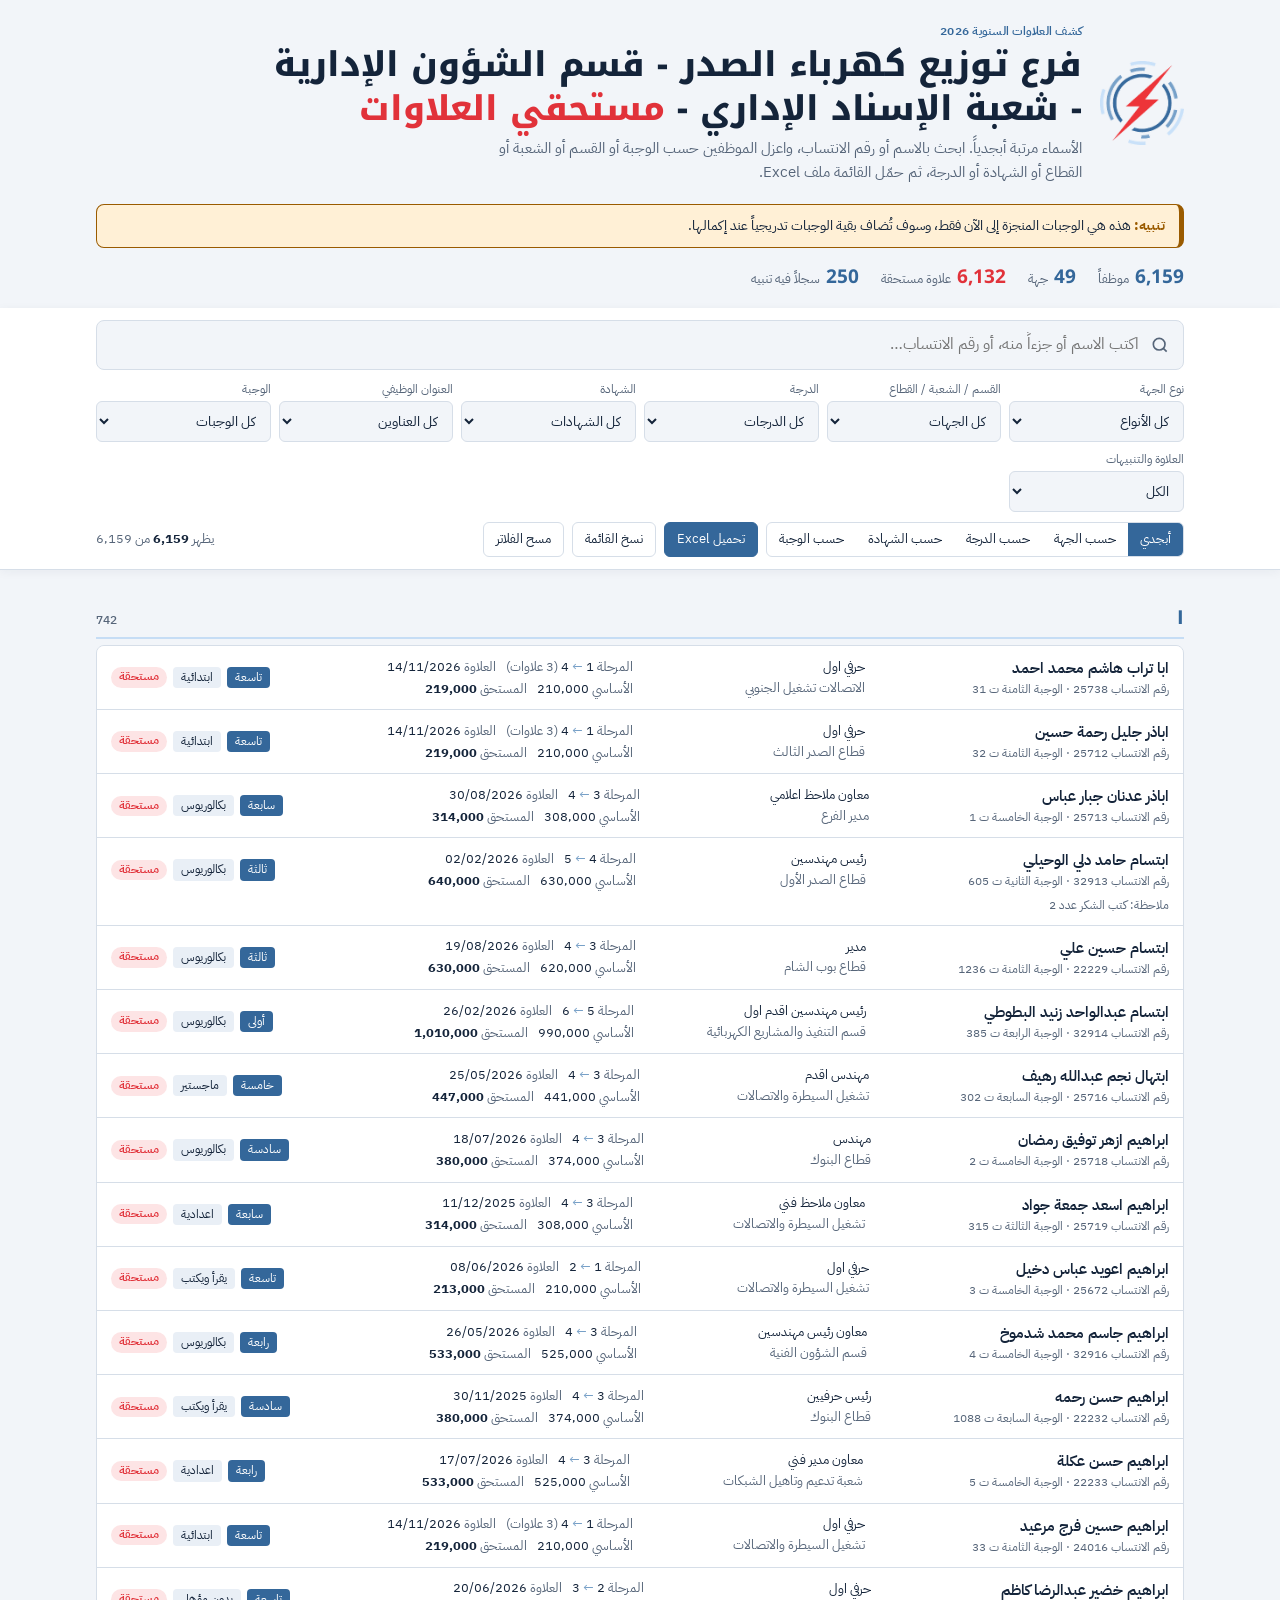
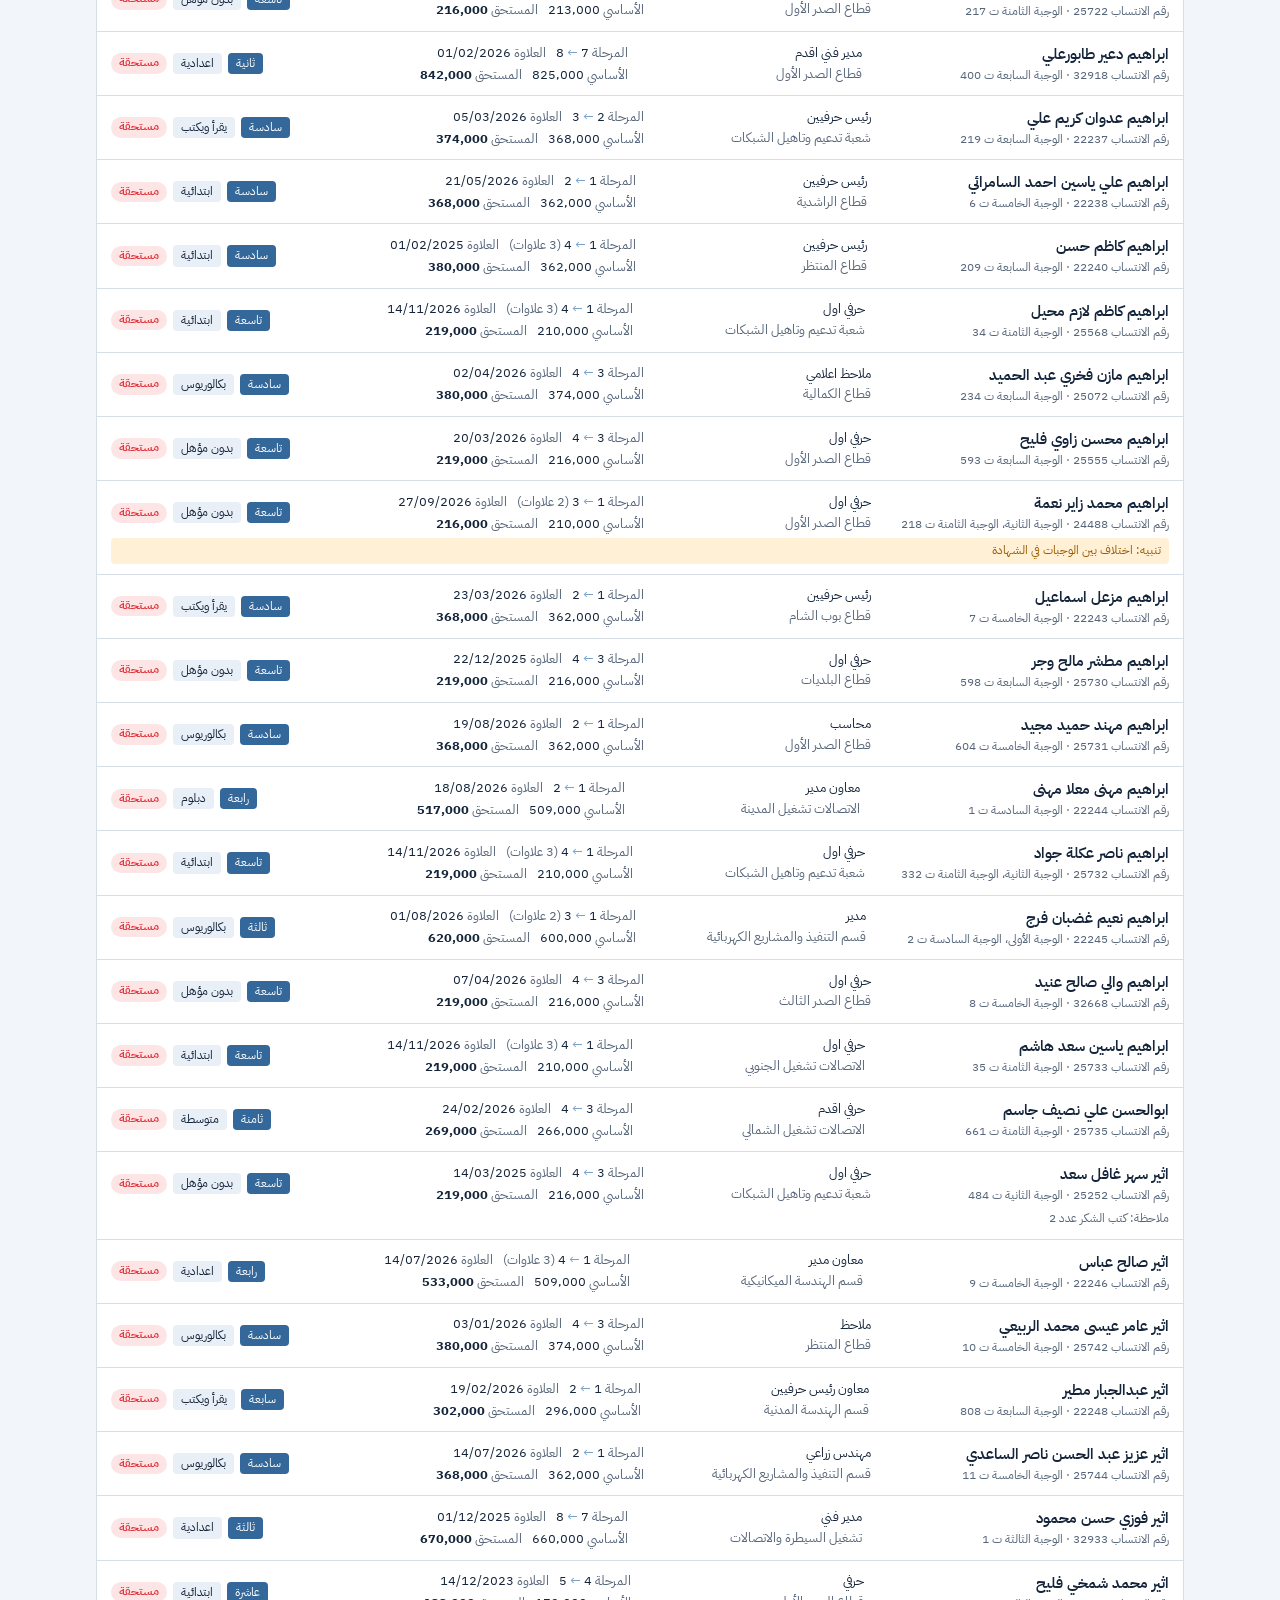
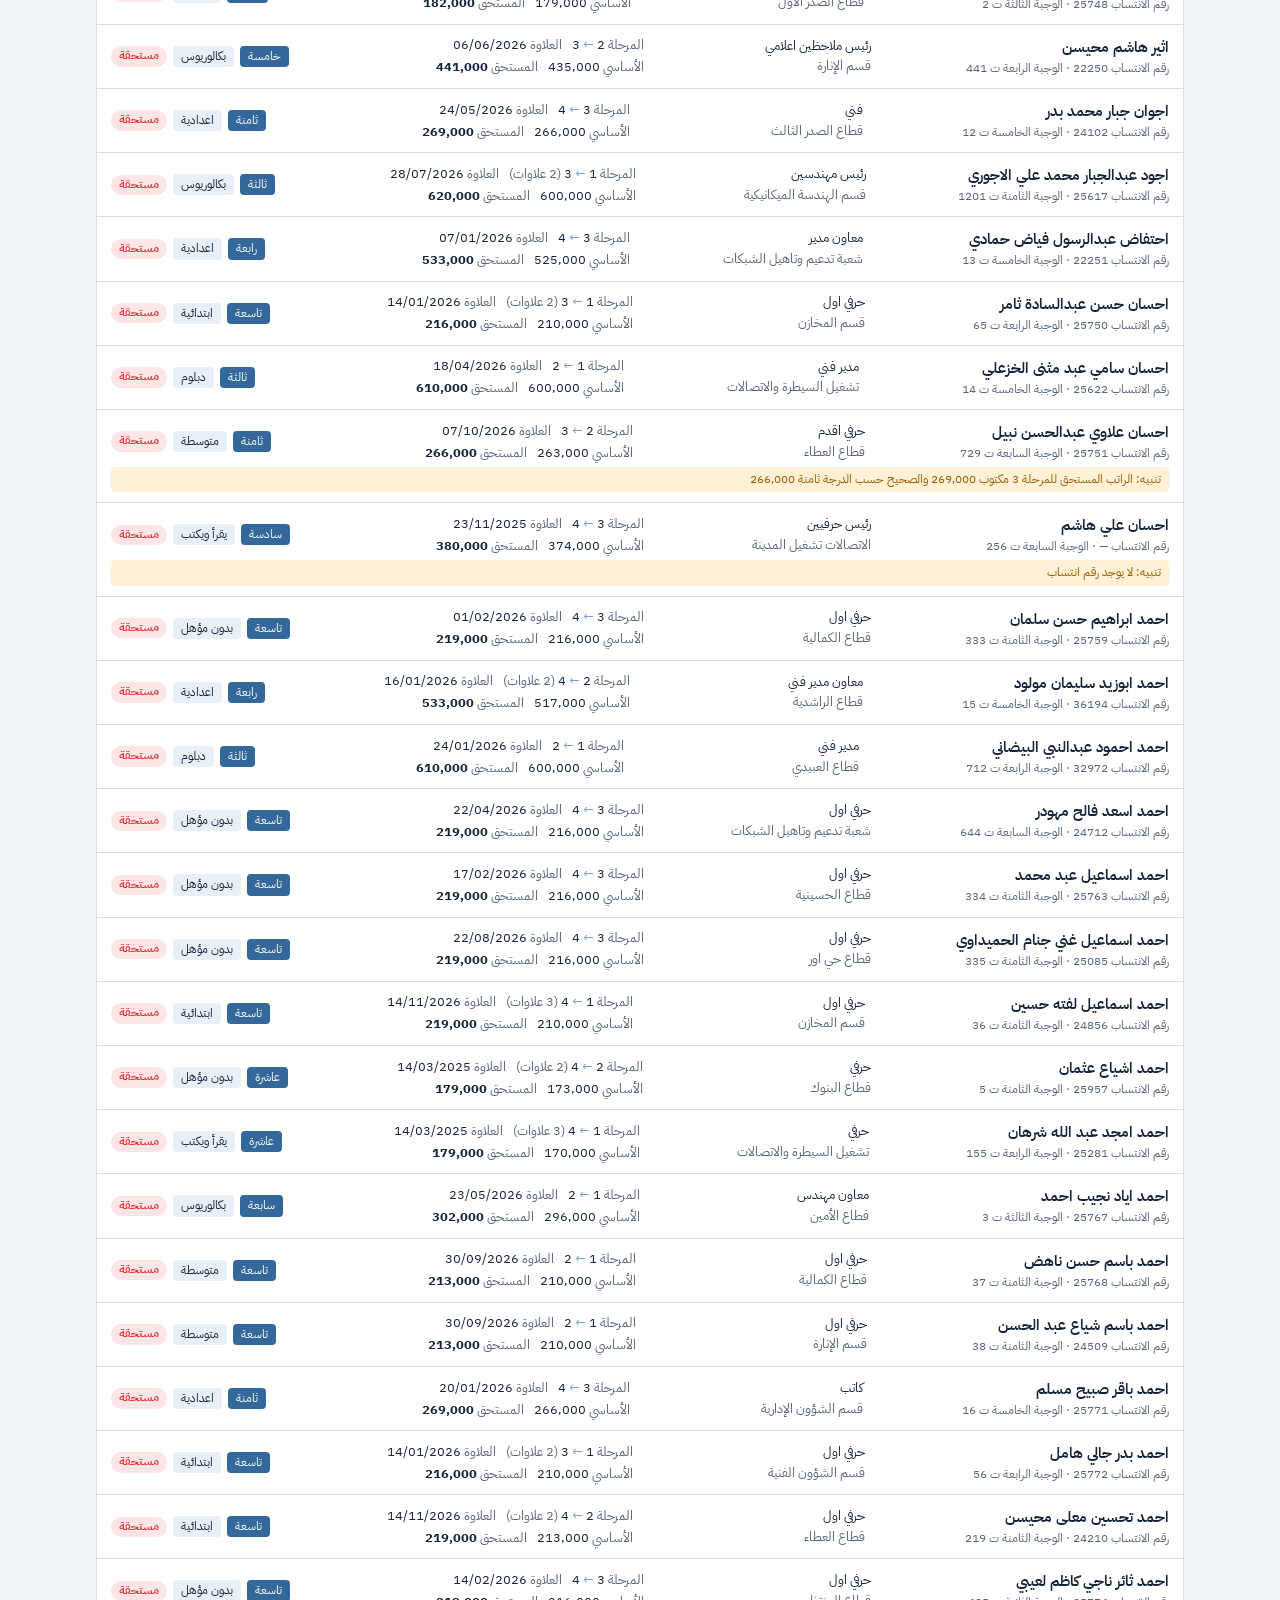
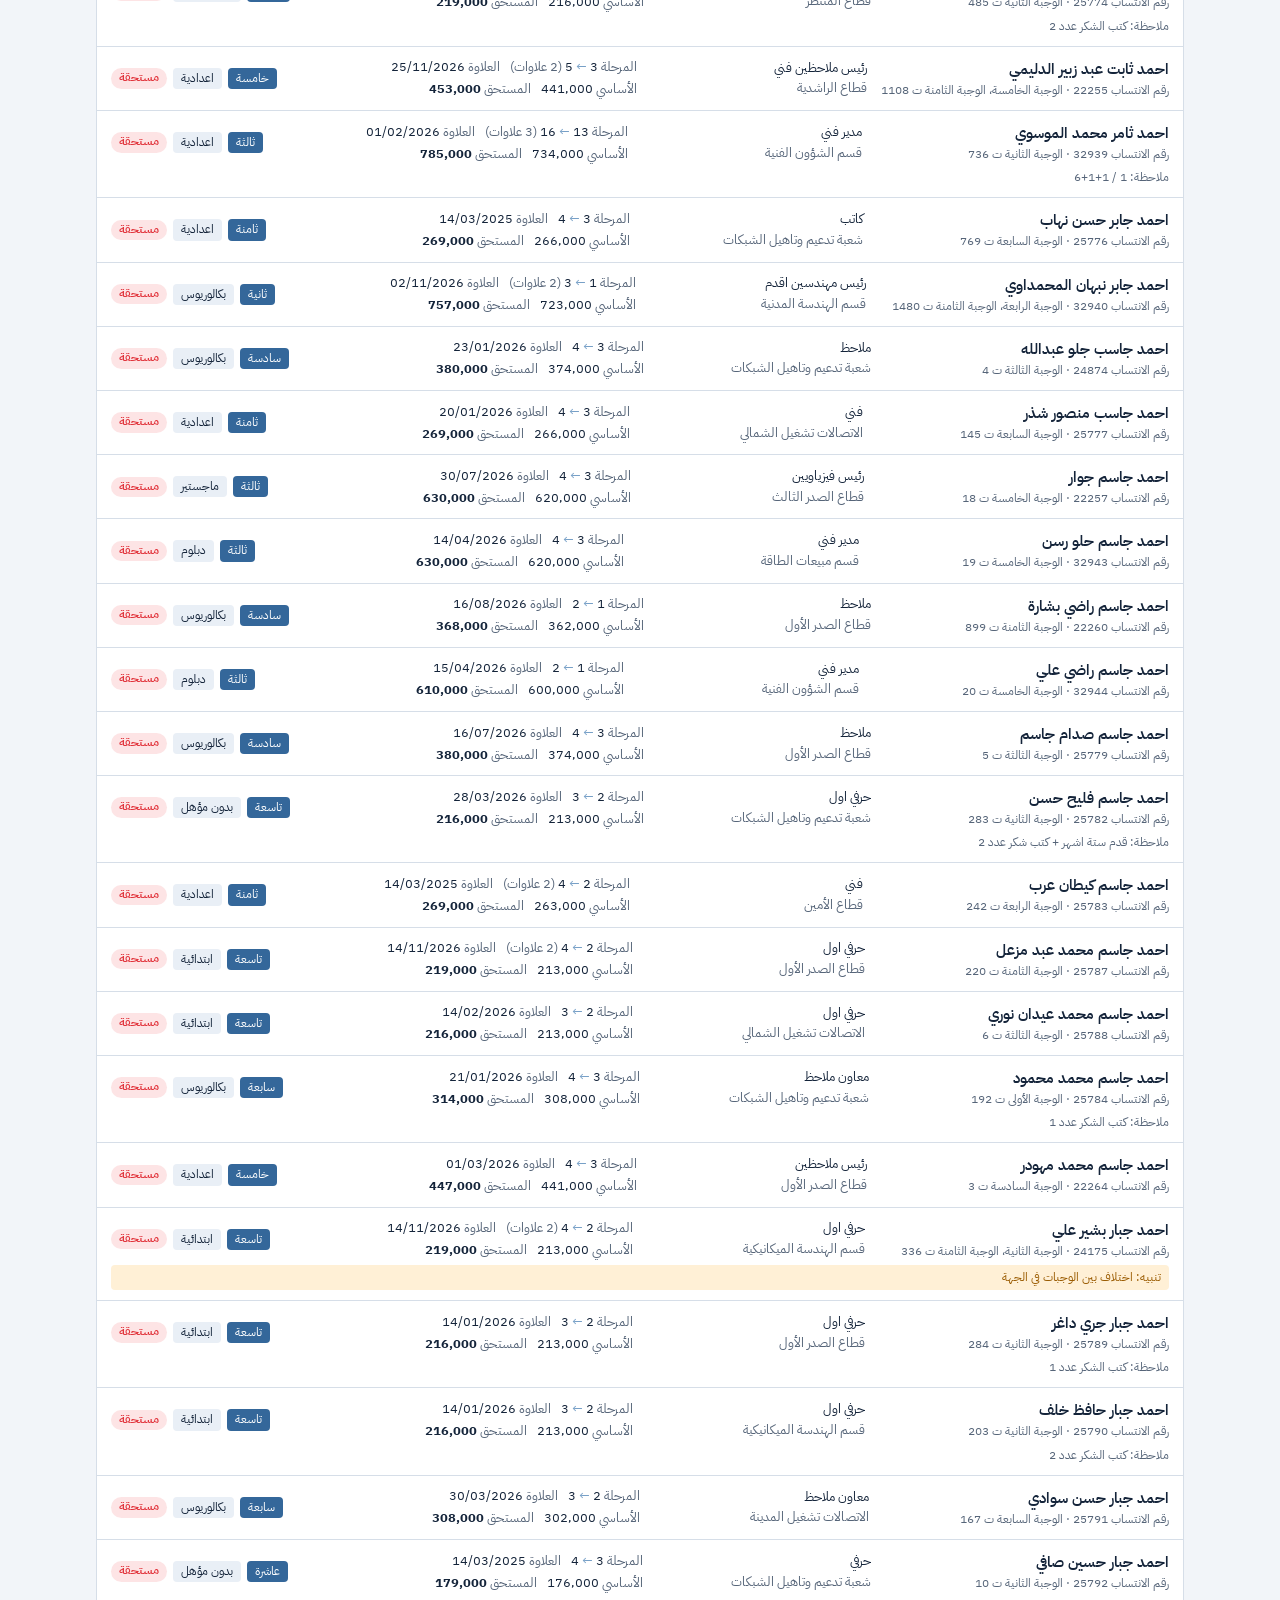
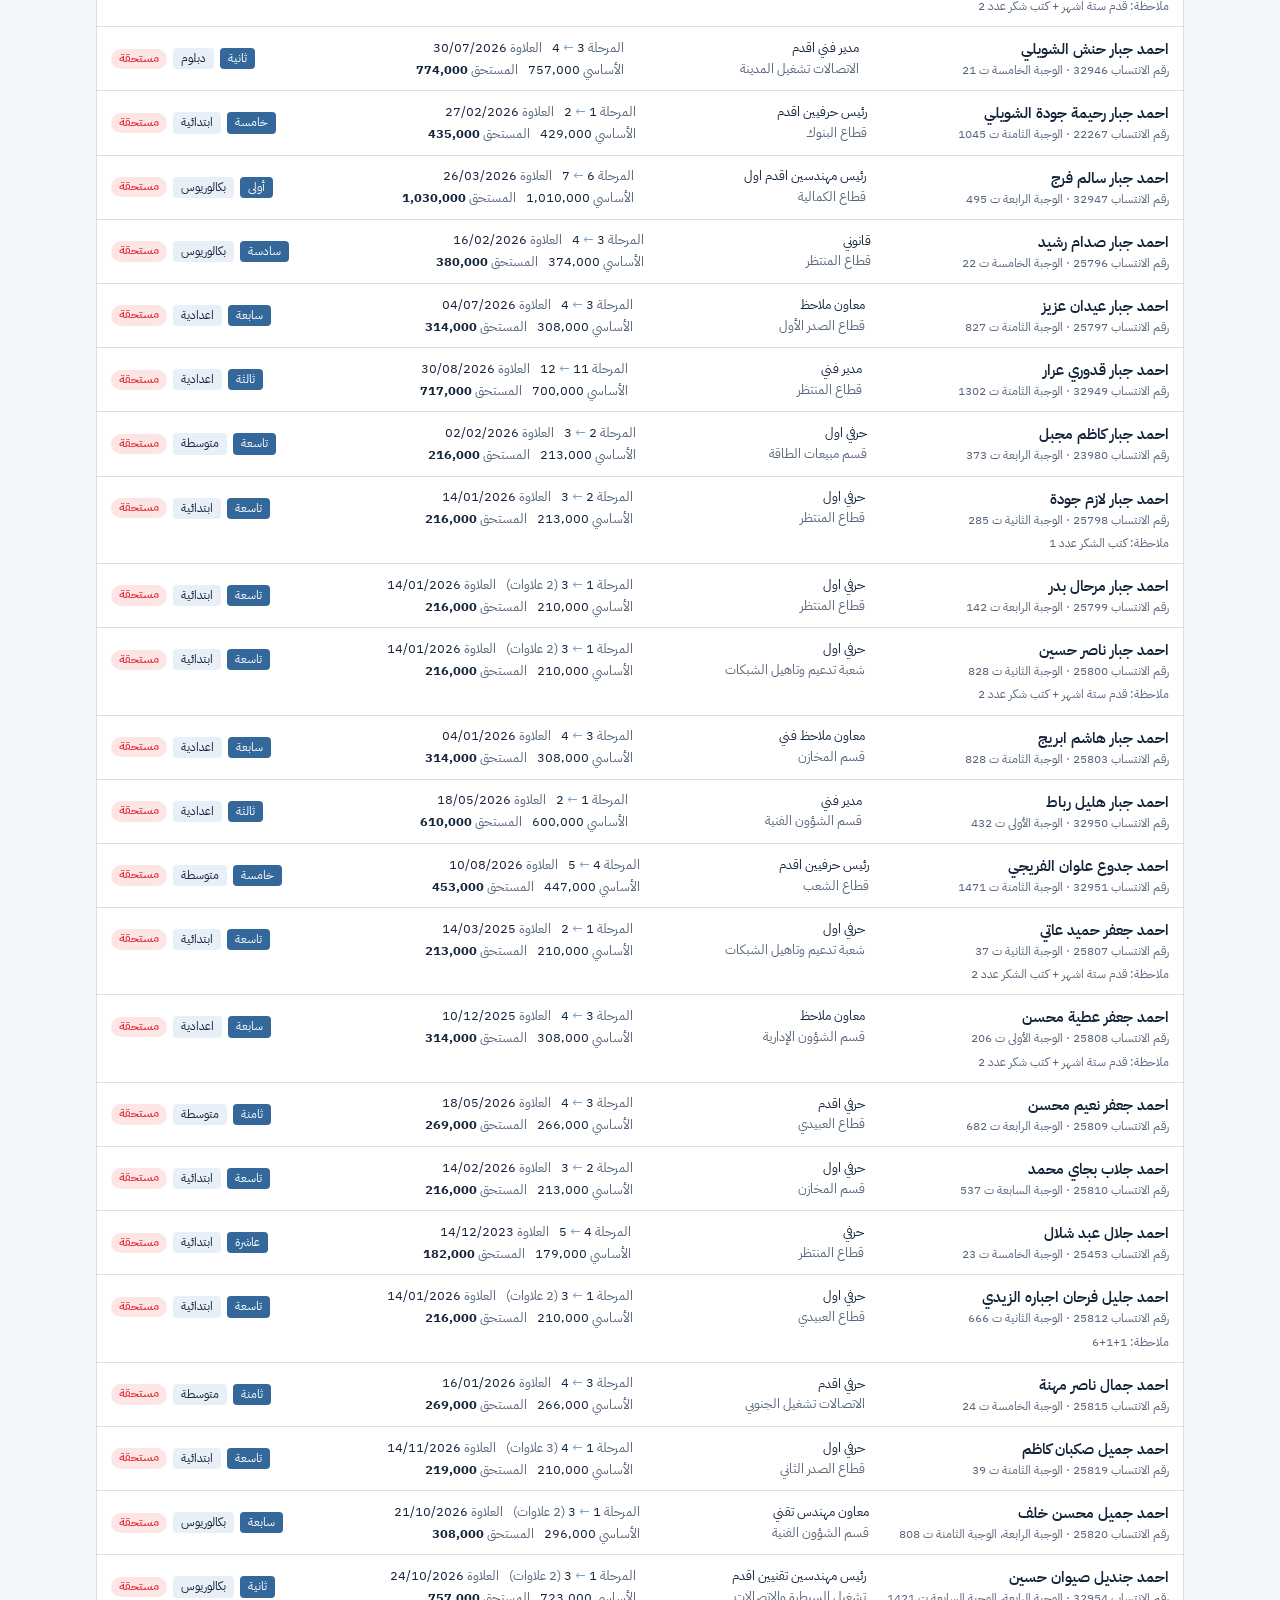
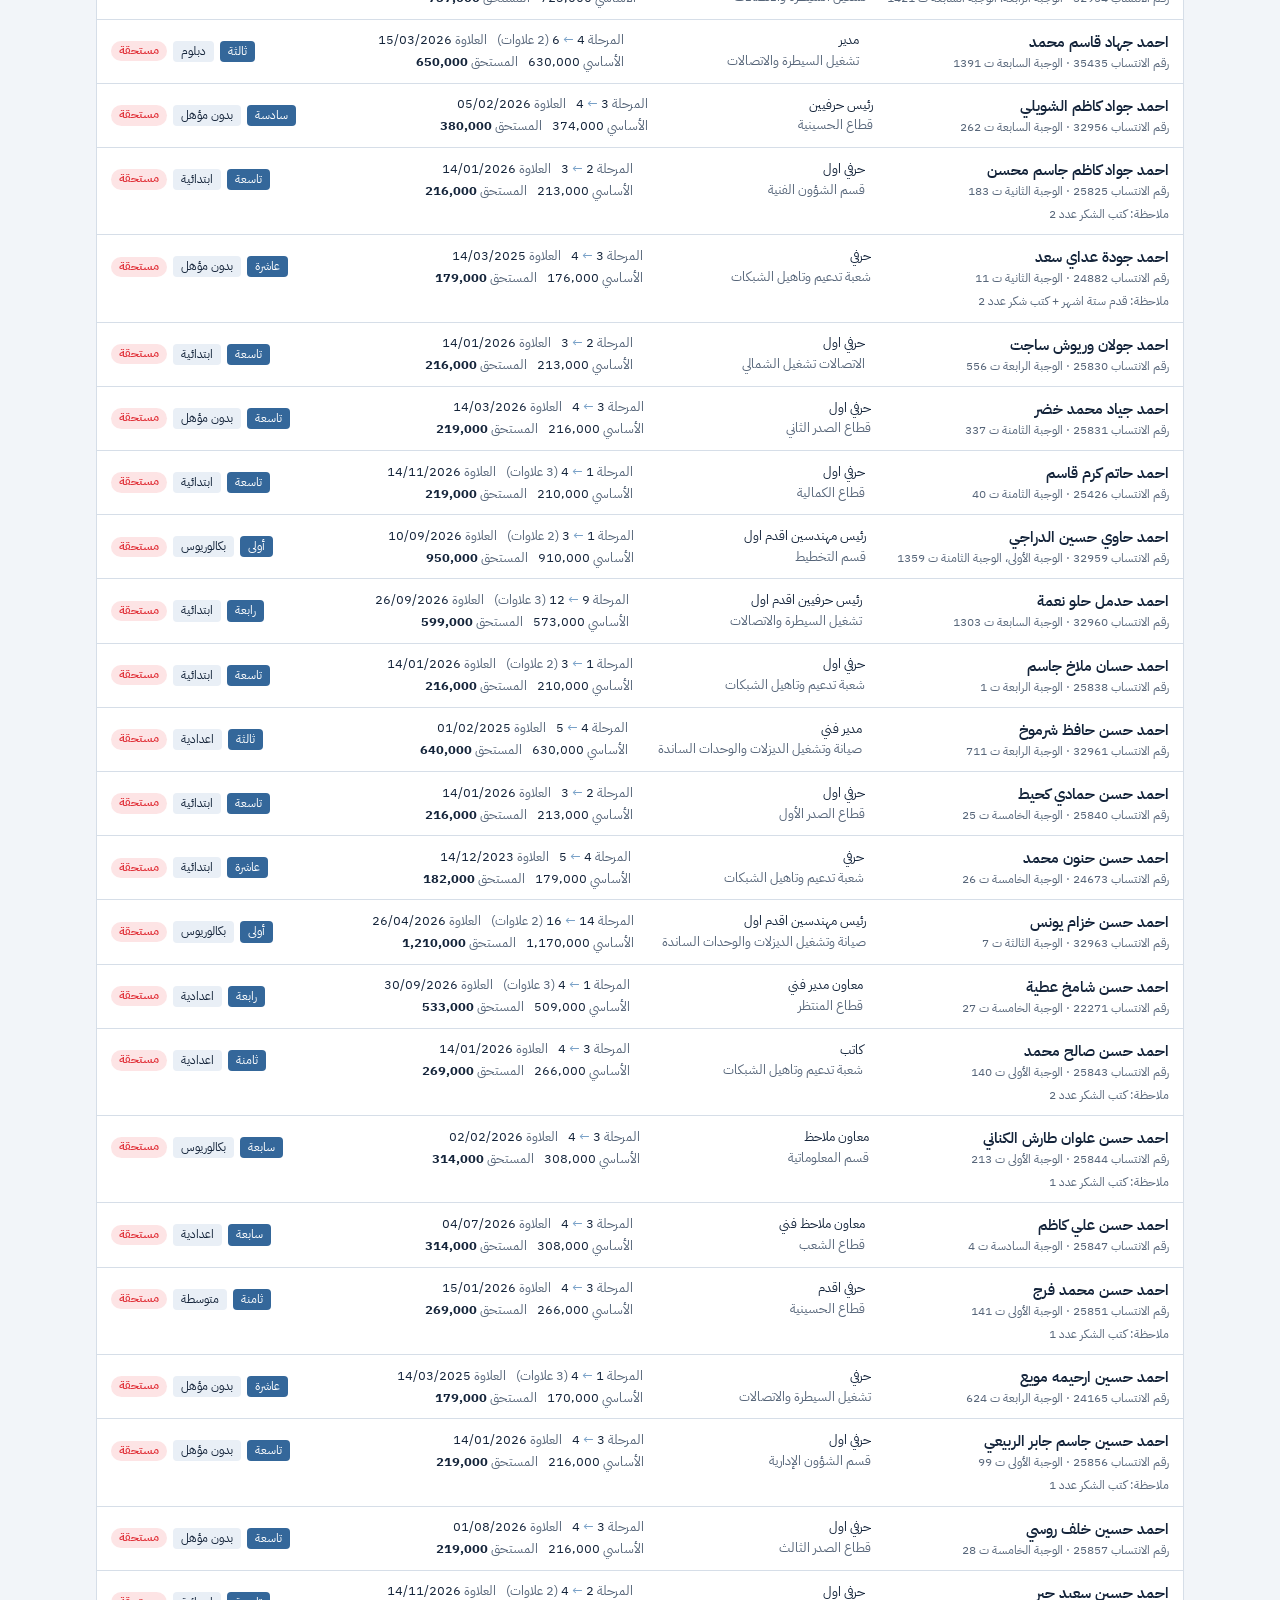
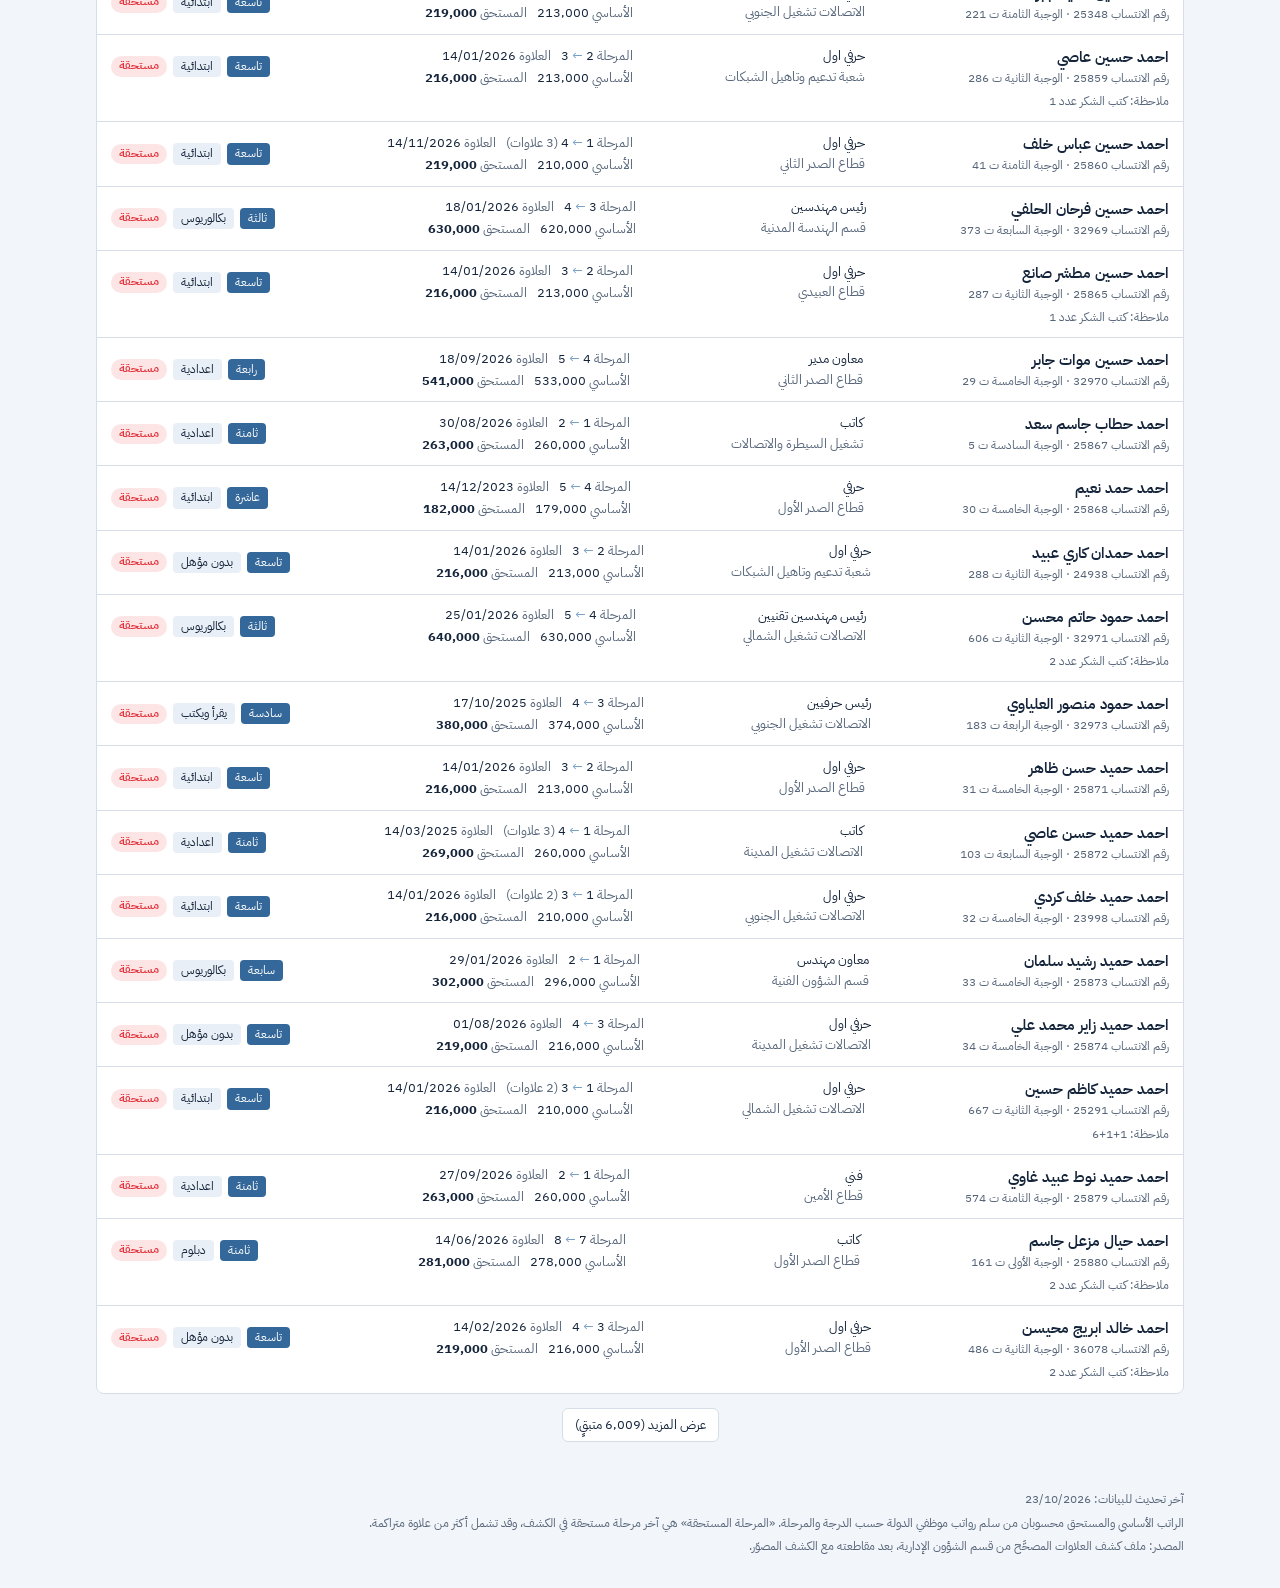
